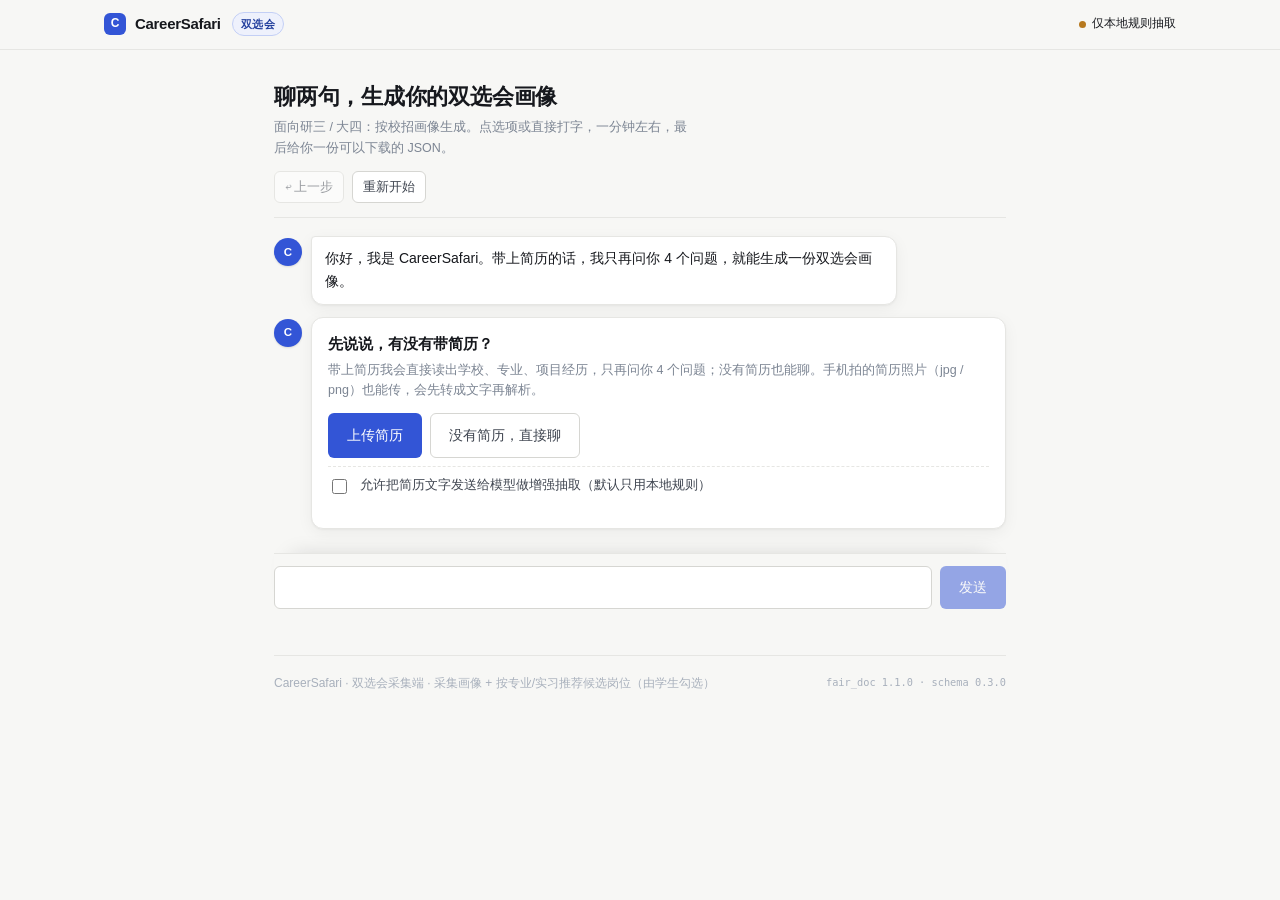
==== demo/fair.html @ f7adab11 "payload 写盘补 newline=LF：同一处坑第二次踩 上一条修 build_fair_page 时漏了 fair_bridge 写 fair_payload.json 这处。 Windows" ====
<!DOCTYPE html>
<html lang="zh-CN">
<head>
<meta charset="utf-8">
<meta name="viewport" content="width=device-width,initial-scale=1">
<title>CareerSafari · 双选会画像采集</title>
<style>
/* ============================================================
   CareerSafari · 设计系统
   方向：editorial clarity —— 克制、可信、有呼吸感。
   不用深色终端风（那是给开发者看的），用户是方向未定型的学生。
   ============================================================ */
:root{
  --bg:#f7f7f5; --surface:#ffffff; --surface-2:#fbfbfa;
  --ink:#16181d; --ink-2:#3f4550; --muted:#7c8593; --faint:#a8b0bc;
  --line:#e6e6e3; --line-2:#d6d6d2;
  --accent:#3355d6; --accent-soft:#eef1fc; --accent-ink:#24409e;
  --ok:#1f8a4c; --ok-soft:#e8f5ec;
  --warn:#b7791f; --warn-soft:#fdf6e3;
  --bad:#c0392b; --bad-soft:#fdecea;
  --r:10px; --r-s:6px;
  --shadow:0 1px 2px rgba(20,22,28,.04), 0 4px 16px rgba(20,22,28,.05);
  --shadow-lg:0 2px 6px rgba(20,22,28,.06), 0 16px 40px rgba(20,22,28,.10);
}
*{box-sizing:border-box}
html{-webkit-text-size-adjust:100%}
body{margin:0;background:var(--bg);color:var(--ink);
  font:15px/1.65 -apple-system,BlinkMacSystemFont,"Segoe UI","PingFang SC","Hiragino Sans GB","Microsoft YaHei",sans-serif;
  -webkit-font-smoothing:antialiased}
h1,h2,h3{margin:0;font-weight:650;letter-spacing:-.01em}
p{margin:0}
a{color:var(--accent);text-decoration:none}
a:hover{text-decoration:underline}
.mono{font-family:ui-monospace,SFMono-Regular,Menlo,Consolas,monospace;font-size:.86em}
.muted{color:var(--muted)}
.faint{color:var(--faint)}

/* ---------- 顶栏 ---------- */
.topbar{position:sticky;top:0;z-index:50;background:rgba(247,247,245,.86);
  backdrop-filter:saturate(180%) blur(12px);border-bottom:1px solid var(--line)}
.topbar-in{max-width:1120px;margin:0 auto;padding:12px 24px;
  display:flex;align-items:center;gap:20px}
.brand{display:flex;align-items:center;gap:9px;font-weight:700;font-size:15px;letter-spacing:-.02em}
.brand .mark{width:22px;height:22px;border-radius:6px;background:var(--accent);
  display:grid;place-items:center;color:#fff;font-size:12px;font-weight:800}
.seg{display:flex;background:var(--surface);border:1px solid var(--line);
  border-radius:8px;padding:3px;gap:2px}
.seg button{border:0;background:transparent;color:var(--muted);font:inherit;font-size:13px;
  padding:5px 13px;border-radius:var(--r-s);cursor:pointer;transition:.15s}
.seg button:hover{color:var(--ink)}
.seg button.on{background:var(--ink);color:#fff}
#status{margin-left:auto;font-size:12px;display:flex;align-items:center;gap:6px}
.dot{width:7px;height:7px;border-radius:50%;background:var(--faint);flex:none}
.dot.ok{background:var(--ok)} .dot.warn{background:var(--warn)} .dot.bad{background:var(--bad)}

/* ---------- 布局 ---------- */
.wrap{max-width:1120px;margin:0 auto;padding:28px 24px 80px}
.hero{margin-bottom:26px}
.hero h1{font-size:26px;line-height:1.3;margin-bottom:8px}
.hero p{color:var(--ink-2);max-width:62ch;font-size:14.5px}
section.view{display:none} section.view.on{display:block}

/* ---------- 步骤条 ---------- */
.steps{display:flex;gap:0;margin:0 0 22px;border-bottom:1px solid var(--line);overflow-x:auto}
.step{flex:1;min-width:132px;padding:12px 14px 13px;border:0;background:transparent;
  cursor:pointer;text-align:left;border-bottom:2px solid transparent;transition:.15s;
  font:inherit;color:var(--muted)}
.step:hover{color:var(--ink-2);background:var(--surface-2)}
.step .n{display:inline-grid;place-items:center;width:20px;height:20px;border-radius:50%;
  border:1.5px solid var(--line-2);font-size:11px;font-weight:700;margin-right:8px;
  vertical-align:-4px;transition:.15s}
.step .t{font-size:13px;font-weight:550}
.step.on{color:var(--accent-ink);border-bottom-color:var(--accent)}
.step.on .n{border-color:var(--accent);background:var(--accent);color:#fff}
.step.done .n{border-color:var(--ok);background:var(--ok-soft);color:var(--ok)}
.step.done .n::after{content:"✓";font-size:11px}
.step.done .n span{display:none}

/* ---------- 卡片 ---------- */
.card{background:var(--surface);border:1px solid var(--line);border-radius:var(--r);
  padding:22px 24px;margin-bottom:16px;box-shadow:var(--shadow)}
.card>h2{font-size:16px;margin-bottom:5px}
.card>.sub{color:var(--muted);font-size:13px;margin-bottom:18px;max-width:70ch}
.eyebrow{font-size:11px;font-weight:700;letter-spacing:.09em;text-transform:uppercase;
  color:var(--accent);margin-bottom:9px}

/* ---------- 表单 ---------- */
.grid{display:grid;gap:14px}
.g2{grid-template-columns:1fr 1fr} .g3{grid-template-columns:repeat(3,1fr)}
@media(max-width:760px){.g2,.g3{grid-template-columns:1fr}}
.f{display:flex;flex-direction:column;gap:6px}
.f>label{font-size:12.5px;font-weight:550;color:var(--ink-2)}
select,input[type=text],input[type=number],textarea{
  font:inherit;font-size:14px;color:var(--ink);background:var(--surface);
  border:1px solid var(--line-2);border-radius:var(--r-s);padding:9px 11px;width:100%;
  transition:border-color .15s, box-shadow .15s}
select:focus,input:focus,textarea:focus{outline:0;border-color:var(--accent);
  box-shadow:0 0 0 3px var(--accent-soft)}
textarea{min-height:170px;resize:vertical;line-height:1.6;font-size:13.5px}
select{appearance:none;background-image:url("data:image/svg+xml;utf8,<svg xmlns='http://www.w3.org/2000/svg' width='12' height='12' viewBox='0 0 24 24' fill='none' stroke='%237c8593' stroke-width='2.5'><path d='M6 9l6 6 6-6'/></svg>");
  background-repeat:no-repeat;background-position:right 11px center;padding-right:32px}

.btn{font:inherit;font-size:14px;font-weight:550;border-radius:var(--r-s);cursor:pointer;
  padding:10px 18px;border:1px solid transparent;transition:.15s;display:inline-flex;
  align-items:center;gap:7px}
.btn-p{background:var(--accent);color:#fff}
.btn-p:hover{background:var(--accent-ink)}
.btn-g{background:var(--surface);border-color:var(--line-2);color:var(--ink-2)}
.btn-g:hover{border-color:var(--faint);background:var(--surface-2)}
.btn-s{padding:6px 12px;font-size:13px}
.btn:disabled{opacity:.5;cursor:not-allowed}
.btn-row{display:flex;gap:10px;align-items:center;flex-wrap:wrap}

/* ---------- RIASEC ---------- */
.riasec{display:grid;grid-template-columns:repeat(3,1fr);gap:12px}
@media(max-width:900px){.riasec{grid-template-columns:1fr}}
.rtype{border:1px solid var(--line);border-radius:var(--r);padding:15px 16px;background:var(--surface-2)}
.rtype>.hd{display:flex;align-items:center;gap:9px;margin-bottom:11px}
.rtype>.hd .b{width:26px;height:26px;border-radius:7px;display:grid;place-items:center;
  font-weight:800;font-size:13px;background:var(--accent-soft);color:var(--accent-ink);flex:none}
.rtype>.hd .nm{font-weight:650;font-size:13.5px}
.rtype>.hd .en{font-size:11px;color:var(--faint);margin-left:auto;letter-spacing:.04em}
.stmt{padding:8px 0;border-top:1px dashed var(--line)}
.stmt:first-of-type{border-top:0}
.stmt .q{font-size:12.5px;color:var(--ink-2);line-height:1.5;margin-bottom:6px}
.scale{display:flex;gap:5px}
.scale button{flex:1;height:26px;border:1px solid var(--line-2);background:var(--surface);
  border-radius:5px;font:inherit;font-size:11px;color:var(--muted);cursor:pointer;transition:.12s}
.scale button:hover{border-color:var(--accent);color:var(--accent)}
.scale button.on{background:var(--accent);border-color:var(--accent);color:#fff;font-weight:650}
.scale-lbl{display:flex;justify-content:space-between;font-size:10.5px;color:var(--faint);margin-top:3px}

/* ---------- 能力 ---------- */
.skcol{display:flex;flex-direction:column;gap:8px}
.skcol>.hd{font-size:12px;font-weight:700;letter-spacing:.05em;text-transform:uppercase;
  color:var(--muted);padding-bottom:4px;border-bottom:1px solid var(--line)}
.sk{display:flex;align-items:center;gap:10px;padding:9px 11px;background:var(--surface-2);
  border:1px solid var(--line);border-radius:var(--r-s);transition:.15s}
.sk:hover{border-color:var(--line-2)}
.sk .nm{flex:1;font-size:13px;line-height:1.35}
.sk .stars{display:flex;gap:2px;flex:none}
.sk .stars button{width:19px;height:19px;border:0;background:transparent;cursor:pointer;
  color:var(--line-2);font-size:14px;line-height:1;padding:0;transition:.1s}
.sk .stars button.on{color:#e8a33d}
.sk .ev-btn{flex:none;font-size:11px;padding:3px 8px;border-radius:20px;cursor:pointer;
  border:1px solid var(--line-2);background:var(--surface);color:var(--muted);font-family:inherit}
.sk .ev-btn.on{background:var(--ok-soft);border-color:#a8dcc0;color:var(--ok);font-weight:600}
.sk .ev{display:none;width:100%;margin-top:7px}
.sk.open .ev{display:block}
.sk .ev input{font-size:12.5px;padding:6px 9px}
.skwrap{display:flex;flex-direction:column}

/* ---------- 价值观 ---------- */
.vrow{display:grid;grid-template-columns:120px 1fr 52px;gap:12px;align-items:center;
  padding:9px 0;border-bottom:1px dashed var(--line)}
.vrow:last-child{border-bottom:0}
.vrow .lb{font-size:13.5px;font-weight:500}
.vrow input[type=range]{width:100%;accent-color:var(--accent)}
.vrow .num{text-align:right;font-variant-numeric:tabular-nums;font-weight:650;font-size:14px}
.vsum{display:flex;align-items:baseline;gap:8px;margin-top:14px;padding:13px 16px;
  background:var(--surface-2);border:1px solid var(--line);border-radius:var(--r-s)}
.vsum b{font-size:24px;font-variant-numeric:tabular-nums;line-height:1}
.vsum.ok b{color:var(--ok)} .vsum.over b{color:var(--bad)} .vsum.under b{color:var(--warn)}

/* ---------- 标签 / 徽章 ---------- */
.tag{display:inline-flex;align-items:center;gap:4px;padding:2px 8px;border-radius:20px;
  font-size:11.5px;font-weight:550;border:1px solid var(--line-2);color:var(--muted);
  background:var(--surface);white-space:nowrap}
.tag.ok{background:var(--ok-soft);border-color:#a8dcc0;color:var(--ok)}
.tag.warn{background:var(--warn-soft);border-color:#e8d49a;color:var(--warn)}
.tag.bad{background:var(--bad-soft);border-color:#f0b8b2;color:var(--bad)}
.tag.info{background:var(--accent-soft);border-color:#c3cff5;color:var(--accent-ink)}
.tag.unk{background:#f0f0ee;border-color:var(--line-2);color:var(--muted)}

/* ---------- 提示条 ---------- */
.note{border-radius:var(--r-s);padding:12px 15px;font-size:13px;line-height:1.6;
  display:flex;gap:10px;align-items:flex-start;margin-bottom:14px}
.note .ic{flex:none;font-weight:700}
.note.ok{background:var(--ok-soft);color:#14603a;border:1px solid #a8dcc0}
.note.warn{background:var(--warn-soft);color:#7a5410;border:1px solid #e8d49a}
.note.bad{background:var(--bad-soft);color:#8c2a20;border:1px solid #f0b8b2}
.note.info{background:var(--accent-soft);color:var(--accent-ink);border:1px solid #c3cff5}
.note b{font-weight:650}

/* ---------- 结果卡 ---------- */
.result{background:var(--surface);border:1px solid var(--line);border-radius:var(--r);
  box-shadow:var(--shadow-lg);overflow:hidden}
.result>.rh{padding:22px 24px;border-bottom:1px solid var(--line);
  background:linear-gradient(180deg,#fbfcfe,#fff)}
.result>.rh h2{font-size:19px;margin-bottom:4px}
.result>.rb{padding:6px 24px 24px}
.sec-t{font-size:11px;font-weight:700;letter-spacing:.09em;text-transform:uppercase;
  color:var(--faint);margin:22px 0 10px}
.kv{display:grid;grid-template-columns:150px 1fr auto;gap:12px;padding:9px 0;
  border-bottom:1px solid #f0f0ee;font-size:13.5px;align-items:center}
.kv:last-child{border-bottom:0}
.kv .k{color:var(--muted)}
.kv .v{font-weight:500}
.chips{display:flex;flex-wrap:wrap;gap:6px}
pre.out{background:#16181d;color:#d7dbe2;border-radius:var(--r-s);padding:15px 17px;
  font-family:ui-monospace,SFMono-Regular,Menlo,monospace;font-size:11.5px;line-height:1.65;
  overflow:auto;max-height:420px;margin:0}

/* ---------- JD 端 ---------- */
.tabs-src{display:inline-flex;background:var(--surface-2);border:1px solid var(--line);
  border-radius:8px;padding:3px;gap:2px;margin-bottom:16px}
.tabs-src button{border:0;background:transparent;color:var(--muted);font:inherit;font-size:13px;
  padding:6px 15px;border-radius:var(--r-s);cursor:pointer}
.tabs-src button.on{background:var(--surface);color:var(--ink);font-weight:550;
  box-shadow:0 1px 2px rgba(0,0,0,.05)}
.req{display:grid;grid-template-columns:auto 1fr 1.1fr auto;gap:12px;padding:11px 0;
  border-bottom:1px solid #f0f0ee;align-items:start;font-size:13px}
.req:last-child{border-bottom:0}
.req.bad{background:linear-gradient(90deg,var(--bad-soft),transparent 60%);margin:0 -12px;
  padding-left:12px;padding-right:12px;border-radius:var(--r-s)}
.req .sp{font-size:11.5px;color:var(--muted);line-height:1.5}
.req .why{font-size:11px;color:var(--bad);margin-top:3px}
.pos{padding:14px 0;border-bottom:1px solid var(--line)}
.pos:last-child{border-bottom:0}
.pos .ph{display:flex;align-items:center;gap:9px;flex-wrap:wrap;margin-bottom:8px}
.pos .ph b{font-size:14.5px}
table.tbl{width:100%;border-collapse:collapse;font-size:13px}
table.tbl th{text-align:left;font-size:11px;letter-spacing:.05em;text-transform:uppercase;
  color:var(--faint);font-weight:650;padding:8px 10px;border-bottom:1px solid var(--line)}
table.tbl td{padding:9px 10px;border-bottom:1px solid #f0f0ee}
table.tbl tr:last-child td{border-bottom:0}

.empty{padding:34px;text-align:center;color:var(--faint);font-size:13.5px;
  border:1px dashed var(--line-2);border-radius:var(--r)}
.footer{margin-top:32px;padding-top:18px;border-top:1px solid var(--line);
  font-size:12px;color:var(--faint);display:flex;justify-content:space-between;gap:16px;flex-wrap:wrap}
.spin{display:inline-block;width:13px;height:13px;border:2px solid var(--line-2);
  border-top-color:var(--accent);border-radius:50%;animation:sp .7s linear infinite}
@keyframes sp{to{transform:rotate(360deg)}}
.fade{animation:fd .25s ease}
@keyframes fd{from{opacity:0;transform:translateY(4px)}to{opacity:1;transform:none}}


/* ============================================================
   结果卡增强：结论条 + 覆盖率条 + 可折叠原文
   ============================================================ */
.verdict{background:linear-gradient(135deg,#1c2b5a 0%,#3355d6 100%);color:#fff;
  border-radius:var(--r);padding:22px 24px;margin-bottom:16px}
.verdict .vh{font-size:11px;font-weight:700;letter-spacing:.1em;text-transform:uppercase;
  opacity:.72;margin-bottom:8px}
.verdict .vt{font-size:19px;line-height:1.45;font-weight:600}
.verdict .vm{display:flex;gap:22px;margin-top:16px;flex-wrap:wrap}
.verdict .vm div{font-size:12.5px;opacity:.85}
.verdict .vm b{display:block;font-size:22px;font-weight:700;opacity:1;line-height:1.2}
.verdict .vm .lbl{font-size:11px;opacity:.7;margin-top:2px}

.cov{display:flex;align-items:center;gap:8px;min-width:150px}
.cov .track{flex:1;height:6px;background:var(--line);border-radius:3px;overflow:hidden}
.cov .fill{height:100%;background:var(--accent);border-radius:3px;transition:width .4s}
.cov .num{font-variant-numeric:tabular-nums;font-size:12px;color:var(--muted);min-width:38px}

.fam{border:1px solid var(--line);border-radius:var(--r);padding:13px 15px;margin-bottom:9px;
  background:var(--surface);transition:.15s}
.fam:hover{border-color:var(--line-2);box-shadow:var(--shadow)}
.fam.top{border-left:3px solid var(--accent)}
.fam .fh{display:flex;align-items:center;gap:9px;flex-wrap:wrap;margin-bottom:7px}
.fam .fh b{font-size:14.5px}
.fam .fw{font-size:12.5px;color:var(--ink-2);margin:3px 0;padding-left:11px;
  border-left:2px solid var(--line)}
.fam .fw.warn{border-left-color:var(--warn)}

details{margin-top:10px}
details>summary{cursor:pointer;font-size:12.5px;color:var(--muted);padding:5px 0;
  list-style:none}
details>summary::-webkit-details-marker{display:none}
details>summary::before{content:"▸ ";color:var(--faint)}
details[open]>summary::before{content:"▾ "}
details>summary:hover{color:var(--ink)}

.jdlist{max-height:520px;overflow:auto;border:1px solid var(--line);border-radius:var(--r)}
.jdlist table.tbl th{position:sticky;top:0;background:var(--surface);z-index:1}
.jdlist table.tbl tr:hover td{background:var(--surface-2)}

.searchbar{display:flex;gap:10px;margin-bottom:12px;flex-wrap:wrap}
.searchbar input{flex:1;min-width:200px}
.chiprow{display:flex;gap:6px;flex-wrap:wrap;margin-bottom:12px}
.chiprow button{font:inherit;font-size:12px;padding:4px 11px;border-radius:20px;cursor:pointer;
  border:1px solid var(--line-2);background:var(--surface);color:var(--muted)}
.chiprow button.on{background:var(--ink);color:#fff;border-color:var(--ink)}

</style>
<style>
/* ============================================================
   CareerSafari · 双选会采集端（对话式）
   复用 style.css 的令牌与基础组件，只补聊天相关的布局。
   移动端优先：多数学生在手机上打开。
   ============================================================ */

.chat-wrap{max-width:780px}
.fair-tag{margin-left:2px;font-size:11px;font-weight:700;letter-spacing:.04em;
  color:var(--accent-ink);background:var(--accent-soft);border:1px solid #c3cff5;
  border-radius:20px;padding:2px 8px}
.toplink{margin-left:auto;margin-right:14px;font-size:12.5px;color:var(--muted)}
.toplink:hover{color:var(--accent)}
.small{font-size:12.5px}

/* ---------- 顶部 ---------- */
.chat-head{padding:4px 0 14px;border-bottom:1px solid var(--line);margin-bottom:18px}
.chat-head h1{font-size:22px;line-height:1.35;margin-bottom:6px}
.chat-head p{max-width:60ch}
.chat-tools{display:flex;align-items:center;gap:8px;margin-top:12px;flex-wrap:wrap}
.chat-tools .btn{padding:5px 10px;font-size:12.5px}
.chat-tools #progress{margin-left:auto;font-variant-numeric:tabular-nums}

/* ---------- 对话区 ---------- */
.chat{display:flex;flex-direction:column;gap:12px;padding-bottom:8px}
.msg{display:flex;gap:9px;align-items:flex-start;animation:msgIn .18s ease}
@keyframes msgIn{from{opacity:0;transform:translateY(3px)}to{opacity:1;transform:none}}
.msg.user{flex-direction:row-reverse}
.avatar{width:28px;height:28px;border-radius:50%;flex:none;display:grid;place-items:center;
  font-size:11.5px;font-weight:700;background:var(--accent);color:#fff;margin-top:2px;
  box-shadow:0 1px 2px rgba(20,22,28,.12)}
.msg.user .avatar{background:var(--ink)}
.bubble{max-width:80%;background:var(--surface);border:1px solid var(--line);
  border-radius:12px;border-top-left-radius:4px;padding:10px 13px;font-size:14px;
  line-height:1.65;box-shadow:var(--shadow);word-break:break-word}
.msg.user .bubble{background:var(--accent);border-color:var(--accent);color:#fff;
  border-radius:12px;border-top-right-radius:4px;max-width:74%}
.msg.bot.wide .bubble{max-width:100%;width:100%;padding:14px 16px;border-radius:12px}
.msg.bot.wide .bubble .chat-card{max-width:none}
.msg.resolved .bubble{opacity:.72}

/* 正在输入 */
.bubble.typing{display:flex;gap:4px;align-items:center;padding:13px 14px}
.bubble.typing i{width:6px;height:6px;border-radius:50%;background:var(--faint);
  animation:blink 1s infinite ease-in-out}
.bubble.typing i:nth-child(2){animation-delay:.15s}
.bubble.typing i:nth-child(3){animation-delay:.3s}
@keyframes blink{0%,100%{opacity:.35;transform:translateY(0)}50%{opacity:1;transform:translateY(-2px)}}

/* ---------- 输入区 ---------- */
.composer{position:sticky;bottom:0;z-index:20;margin-top:16px;padding:12px 0 14px;
  background:var(--bg);border-top:1px solid var(--line);
  box-shadow:0 -14px 22px -18px rgba(20,22,28,.18)}
.composer.done{display:none}
.quick{display:flex;flex-wrap:wrap;gap:6px;margin-bottom:9px}
.quick:empty{display:none}
.chip{font:inherit;font-size:13px;padding:6px 12px;border-radius:20px;cursor:pointer;
  border:1px solid var(--line-2);background:var(--surface);color:var(--ink-2);transition:.14s}
.chip:hover{border-color:var(--accent);color:var(--accent)}
.chip.on{background:var(--accent);border-color:var(--accent);color:#fff;font-weight:550}
.chip.chip-done{background:var(--ink);border-color:var(--ink);color:#fff;font-weight:600}
.chip.chip-skip{color:var(--muted);border-style:dashed}
.chip.resume{border-style:dashed;border-color:#a8dcc0;background:var(--ok-soft);color:#14603a}
.inputrow{display:flex;gap:8px}
.inputrow input{flex:1;font-size:14px;background:var(--surface)}
.inputrow .btn{flex:none;padding:9px 18px}
.composer-hint{margin-top:7px;font-size:11.5px}
.composer-hint:empty{display:none}

/* ---------- 对话里的卡片 ---------- */
.chat-card .cc-title{font-weight:650;font-size:15px;margin-bottom:3px}
.chat-card .cc-sub{color:var(--muted);font-size:12.5px;line-height:1.6;margin:4px 0 9px}
.chat-card .cc-actions{display:flex;gap:8px;flex-wrap:wrap;margin-top:13px}
.chat-card .grid{margin-top:4px}
.chat-card .f>label{font-size:12px}
.chat-card .sec-t{margin:16px 0 7px}
.chat-card .kv.two{grid-template-columns:96px 1fr auto;gap:8px}
.chat-card .chips{gap:6px}
.chat-card .chips .chip{font-size:12.5px;padding:5px 11px}
.chat-card .sk{display:block;padding:9px 11px}
.sk-line{display:flex;align-items:center;gap:8px;flex-wrap:wrap}
.sk-line .nm{flex:1;font-size:13px;min-width:110px}
.sk .ev{display:none}
.sk.open .ev{display:grid;grid-template-columns:104px 1fr 1.4fr;gap:6px;margin-top:8px}
.sk .ev input,.sk .ev select{font-size:12.5px;padding:6px 8px}
.tag.tiny{font-size:10.5px;padding:1px 6px}
.explist{margin:4px 0 0;padding-left:18px;font-size:12.8px;line-height:1.75;color:var(--ink-2)}
.explist li{margin-bottom:2px}
label.check{display:flex;gap:10px;align-items:flex-start;font-size:13px;line-height:1.6;
  color:var(--ink-2);padding:9px 0;cursor:pointer}
label.check input{flex:none;margin-top:4px;width:15px;height:15px;accent-color:var(--accent);cursor:pointer}
label.check.slim{padding:8px 0;font-size:12.5px;border-top:1px dashed var(--line);margin-top:8px}
.shake{animation:shake .4s}
@keyframes shake{0%,100%{transform:translateX(0)}25%{transform:translateX(-4px)}75%{transform:translateX(4px)}}


/* 旗舰经历点选 */
.pick-list{display:flex;flex-direction:column;gap:6px;margin:10px 0}
.pick{text-align:left;font:inherit;font-size:13px;line-height:1.6;padding:9px 11px;
  border:1px solid var(--line-2);background:var(--surface);border-radius:8px;cursor:pointer;
  color:var(--ink-2);transition:.14s}
.pick:hover{border-color:var(--accent);color:var(--ink)}
.pick.on{border-color:var(--accent);background:var(--accent-soft);color:var(--ink)}
.explist li.flag{background:var(--ok-soft);border-radius:6px;padding:2px 6px;margin-left:-6px}

/* ---------- 结果卡 ---------- */
.result-card{margin:0}
.result-card .rc-head{padding-bottom:14px;border-bottom:1px solid var(--line);margin-bottom:6px}
.result-card .rc-head h2{font-size:18px;line-height:1.45;margin-bottom:4px}
.result-card .rc-body{padding-top:2px}
.prog{display:flex;align-items:center;gap:12px;margin-top:12px;flex-wrap:wrap}
.prog .bar{flex:1;min-width:120px;height:8px;background:var(--line);border-radius:4px;overflow:hidden}
.prog .bar i{display:block;height:100%;background:linear-gradient(90deg,var(--accent),#6d8bf5);
  border-radius:4px;transition:width .5s}
.prog span{font-size:12.5px;color:var(--muted);font-variant-numeric:tabular-nums}
.prog b{color:var(--ink);font-size:15px}
.traitlist{margin:0;padding-left:18px;font-size:13.5px;line-height:1.8}
.traitlist li::marker{color:var(--accent)}
.misslist{margin:0;padding-left:18px;font-size:13px;line-height:1.75}
.json-actions{display:flex;gap:10px;align-items:center;flex-wrap:wrap;margin-top:20px;
  padding-top:16px;border-top:1px solid var(--line)}
#json-out{max-height:480px}

/* ---------- 移动端 ---------- */
@media(max-width:640px){
  .topbar-in{padding:10px 14px;gap:9px}
  .brand{font-size:14px;white-space:nowrap}
  .fair-tag{font-size:10px;padding:1px 6px;white-space:nowrap;margin-left:0}
  .toplink{margin-right:0;font-size:12px;white-space:nowrap}
  #status{font-size:11px;gap:4px;min-width:0}
  #status-t{white-space:nowrap;overflow:hidden;text-overflow:ellipsis;max-width:92px}
  .wrap.chat-wrap{padding:18px 14px 40px}
  .chat-head h1{font-size:19px}
  .bubble{max-width:86%;font-size:13.8px}
  .msg.bot.wide .bubble{padding:12px 13px}
  .inputrow .btn{padding:9px 14px}
  .chat-tools #progress{flex-basis:100%;margin-left:0}
  .result-card .rc-head h2{font-size:16.5px}
  .json-actions .btn{flex:1}
}

/* 偏好权重卡 */
.pref-weights{margin:8px 0 2px}
.pref-row{display:flex;align-items:center;gap:8px;margin:6px 0}
.pref-label{width:86px;flex:none;font-size:12px;color:var(--ink-2)}
.pref-row input[type=range]{flex:1;accent-color:var(--accent)}
.pref-val{width:26px;text-align:right;font-size:12px;font-variant-numeric:tabular-nums;color:var(--ink)}
.pref-sum{font-size:12px;color:var(--ink-3);margin-top:6px}
#pref-dims .chip.on,#pref-emp .chip.on{border-color:var(--accent);background:var(--accent-soft);color:var(--ink)}

</style>
</head>
<body>

<div class="topbar">
  <div class="topbar-in">
    <div class="brand"><span class="mark">C</span>CareerSafari<span class="fair-tag">双选会</span></div>
    
    <div id="status"><span class="dot"></span><span id="status-t">加载中…</span></div>
  </div>
</div>

<div class="wrap chat-wrap">

  <header class="chat-head">
    <h1>聊两句，生成你的双选会画像</h1>
    <p class="muted small">面向研三 / 大四：按校招画像生成。点选项或直接打字，一分钟左右，最后给你一份可以下载的 JSON。</p>
    <div class="chat-tools">
      <button type="button" id="btn-back" class="btn btn-g btn-s" disabled>↩ 上一步</button>
      <button type="button" id="btn-restart" class="btn btn-g btn-s">重新开始</button>
      <span class="muted small" id="progress"></span>
    </div>
  </header>

  <div id="chat" class="chat" aria-live="polite"></div>

  <div id="composer" class="composer">
    <div class="quick" id="quick"></div>
    <div class="inputrow">
      <input id="msg" type="text" autocomplete="off" maxlength="500"
             placeholder="直接打字也可以，Enter 发送…">
      <button type="button" id="send" class="btn btn-p">发送</button>
    </div>
    <div class="composer-hint muted small" id="hint">点选项最快；不确定的问题可以点「跳过」，系统会记成未知而不是替你猜。</div>
  </div>

  <div class="footer">
    <span>CareerSafari · 双选会采集端 · 采集画像 + 按专业/实习推荐候选岗位（由学生勾选）</span>
    <span class="mono" id="ver"></span>
  </div>
</div>



<script>
/* ── 离线垫片：/api/fair/* 本地计算 ─────────────────────────────── */
const QUESTIONNAIRE = {"ok": true, "schema_version": "0.3.0", "persona_options": ["大一 · 方向未定型", "研一 · 方向未定型", "大二/大三 · 方向未定型", "其他"], "regions": ["上海", "北京", "深圳", "广州", "杭州", "南京", "苏州", "成都", "其他"], "dealbreakers": ["长期出差", "高频加班/996", "纯销售性质", "体力劳动占比高", "需要频繁公开演讲", "工作地点不固定", "无明显不可接受项"], "riasec_questions": [{"dim": "R", "text": "我喜欢动手操作实物、工具或设备，而不是只在纸面上讨论"}, {"dim": "R", "text": "我更愿意做户外或现场的技术工作，而不是长时间坐在电脑前"}, {"dim": "R", "text": "修理、组装、调试一件具体的东西会让我有成就感"}, {"dim": "I", "text": "我喜欢追根问底，把一个问题的机制弄清楚比应用它更重要"}, {"dim": "I", "text": "面对一堆数据，我会自然地想找出其中的规律"}, {"dim": "I", "text": "我更享受独立思考与研究，而不是组织协调别人"}, {"dim": "A", "text": "我喜欢自由发挥、没有标准答案的表达方式"}, {"dim": "A", "text": "我对审美、设计、文字或音乐有较强的敏感度"}, {"dim": "A", "text": "在规则严格的流程里工作会让我感到压抑"}, {"dim": "S", "text": "帮助别人解决问题会让我获得明显的满足感"}, {"dim": "S", "text": "我擅长察觉他人的情绪并做出回应"}, {"dim": "S", "text": "我喜欢教学、辅导、协调这类以人为对象的工作"}, {"dim": "E", "text": "我喜欢说服别人接受我的观点"}, {"dim": "E", "text": "我对商业机会、市场竞争、如何把东西卖出去感兴趣"}, {"dim": "E", "text": "我愿意为了结果承担风险和压力，而不是追求安稳"}, {"dim": "C", "text": "我喜欢有条理、有明确规则和流程的工作"}, {"dim": "C", "text": "把混乱的信息整理成清晰的结构让我感到舒适"}, {"dim": "C", "text": "我对数据准确性、文档规范性有较高的自我要求"}], "value_dimensions": [["city", "城市条件（一线 / 新一线 / 省会 / 其他）"], ["home", "离家近"], ["company_type", "企业类型（央企 / 国企 / 民企 / 外企）"], ["industry", "行业"], ["scale", "企业规模档"], ["industry_status", "行业地位（500强 / 行业龙头）"], ["growth", "成长性（高速成长企业）"]], "mbti_caveat": "人格类型仅作为自我反思的辅助信息，不用于排除岗位或决定方向排名。16Personalities 的结果不是正式 MBTI 测量，不能据此判断职业能力或绩效。", "transferable_skills": [], "job_specific_skills": {}, "major_directions": [{"code": "MSE-FIN", "name": "金融服务与金融工程", "core_courses": ["投资学", "金融衍生工具", "高级计量经济学", "高级应用统计", "大数据分析技术与应用", "财务报表分析"]}, {"code": "MSE-BIGDATA", "name": "大数据分析与决策", "core_courses": ["决策理论与决策行为", "计算实验原理与应用", "高级计量经济学", "高级应用统计", "大数据分析技术与应用", "信息系统分析与设计", "人工智能、博弈与决策"]}, {"code": "MSE-COMPLEX", "name": "复杂工程与智能管理", "core_courses": ["复杂工程与项目管理的理论及方法", "工程经济学", "高级计量经济学", "高级应用统计", "大数据分析技术与应用", "管理学实证研究方法"]}, {"code": "MSE-OSCM", "name": "运营与供应链管理", "core_courses": ["运营与供应链管理", "生产与运营管理", "应用随机过程", "高级计量经济学", "高级应用统计", "大数据分析技术与应用", "信息系统分析与设计"]}, {"code": "MSE-ISM", "name": "智能系统管理", "core_courses": ["应用随机过程", "大数据分析技术与应用", "决策理论与决策行为", "计算实验原理与应用", "高级应用统计", "人工智能、博弈与决策"]}], "common_degree_courses": [], "program_milestones": [], "fair": {"doc_version": "1.1.0", "target_stages": ["实习", "校招"], "stage_details": ["暑期实习", "日常实习", "秋招校招", "校招补录"], "industries": ["金融与银行", "互联网与科技", "制造业", "消费品与零售", "咨询与专业服务", "国企与央企", "外企", "政府与事业单位", "科研院所", "其他"], "company_types": ["央企", "国企", "民企", "外企", "合资", "事业单位"], "on_site_goals": ["投递简历", "了解行业与岗位", "争取面试机会", "找暑期实习", "积累人脉"], "availability": ["随时到岗", "1 个月内", "今年暑期", "明年暑期", "待定"], "resume_status": ["已有定稿", "还在修改", "暂时没有简历"], "timeline_options": ["今年暑期实习前", "明年暑期实习前", "毕业前一年", "还没想好", "__unknown__"], "degrees": ["本科", "硕士", "博士"], "max_resume_bytes": 20971520, "max_resume_chars": 20000, "llm_configured": false}, "value_dimensions_note": "七项合计 100 分，就是排序权重；会前拿不到的薪酬 / 双休不在这里打分，会转成报告里的现场提问。"};
/* v6：同源服务模式（http/https）启用真实写库与在线模型；file:// 双击仍完全离线 */
const FAIR_ONLINE = /^https?:$/.test(location.protocol);
const TRI_KEYS = ["city","home","company_type","industry","scale","industry_status","growth"];
const TRI_DEFAULT = { city: 18, home: 14, company_type: 16, industry: 14, scale: 14, industry_status: 12, growth: 12 };

const DEMO_RESUME = {
  ok: true, filename: "示例简历.docx", chars: 1860, sha256: "demo",
  method: "rules", model: "",
  fields: {
    name:   { value: "李小明", source: "regex", evidence: "姓名：李小明" },
    school: { value: "南京大学", source: "regex", evidence: "南京大学" },
    major:  { value: "管理科学与工程", source: "regex", evidence: "管理科学与工程" },
    degree: { value: "硕士", source: "regex", evidence: "硕士研究生" },
    grade:  { value: "研一", source: "regex", evidence: "研一" },
    graduation: { value: "2028 年 6 月", source: "regex", evidence: "预计 2028 年 6 月毕业" }
  },
  skills: [
    { name: "SQL 取数", evidence: "用 SQL 做库存周转分析" },
    { name: "Python / R 数据处理", evidence: "用 Python 清洗订单数据" }
  ],
  experiences: [
    { text: "某电商平台供应链实习：用 SQL 做库存周转分析，把补货周期从 14 天压到 9 天" },
    { text: "校级科研项目：用 Python 处理十万级订单数据，产出需求预测模型" }
  ],
  certificates: ["英语六级"],
  warnings: ["离线演示用的固定简历，不是你上传的文件"],
  llm: {}
};

function _resp(obj) {
  return Promise.resolve({ ok: true, status: 200,
    json: async () => obj, text: async () => JSON.stringify(obj) });
}

function _fairId() {
  const s = "ABCDEFGHJKLMNPQRSTUVWXYZ23456789";
  let out = "";
  for (let i = 0; i < 8; i++) out += s[Math.floor(Math.random() * s.length)];
  return "FAIR-" + out;
}

function _buildDocument(body) {
  const a = body.answers || {};
  const fair = a.fair || {};
  const r = body.resume || {};
  const values = (a.values && typeof a.values === "object") ? a.values : {};
  const dims = QUESTIONNAIRE.value_dimensions || [];
  const sum = dims.reduce((n, [k]) => n + (Number(values[k]) || 0), 0);
  /* 采集端 -> 匹配端：学生填的五项分数直接归一成排序权重，不再硬编码。
     离线未填（全 0）时用默认五项 100；同源服务写库后由 fair_ingest 重建 payload。 */
  const tri_weights = {};
  const triRaw = {};
  TRI_KEYS.forEach(k => { triRaw[k] = Math.max(0, Number(values[k]) || 0); });
  const triSum = TRI_KEYS.reduce((n, k) => n + triRaw[k], 0);
  if (triSum > 0) TRI_KEYS.forEach(k => {
    tri_weights[k] = +(triRaw[k] / triSum * 100).toFixed(1);
  }); else Object.assign(tri_weights, TRI_DEFAULT);

  /* 产品范围：只做研三 / 大四，求职阶段一律按校招。不问学生。 */
  const COHORT_STAGE = "校招";
  const COHORT_DETAIL = "秋招校招";

  const required = [a.direction_interest];
  const answered = required.filter(Boolean).length;
  let score = Math.round((answered / required.length) * 70);
  if (r.uploaded) score += 20;
  if (sum > 0) score += 10;
  score = Math.min(100, score);

  const traits = [];
  if (a.intended_jobs && a.intended_jobs.length) traits.push("意向岗位：" + a.intended_jobs.join("、"));
  if (a.direction_interest) traits.push("实习：" + a.direction_interest);
  if (a.region) traits.push("期望城市：" + a.region);
  if (fair.stage_detail) traits.push("批次：" + fair.stage_detail);
  else traits.push("批次：" + COHORT_DETAIL + "（研三 / 大四，按校招）");
  if (sum > 0) {
    const top = dims.map(([k, l]) => [l, Number(values[k]) || 0])
                    .filter(x => x[1] > 0).sort((x, y) => y[1] - x[1]);
    traits.push("偏好权重（排序用）：" + top.map(x => x[0] + x[1]).join("、"));
  } else {
    traits.push("未填偏好权重，按默认五项 100 处理");
  }
  if (fair.target_company_types && fair.target_company_types.length)
    traits.push("企业类型偏好（软）：" + fair.target_company_types.join("、"));
  if (fair.home_city) traits.push("家乡城市：" + fair.home_city);
  if (a.hard_filter) traits.push("硬约束：" + a.hard_filter + "（不满足的企业直接剔除）");
  traits.push("教培等无专业要求企业：" + (a.accept_no_major === true ? "可考虑" : "不考虑（已剔除）"));

  const missing = [];
  if (!a.direction_interest) missing.push({ why: "没填实习经历" });
  /* 期望城市步骤已删除：城市维度按「期望城市不限，中性分 0.60」处理，不再提示缺失 */

  return {
    document_type: "fair_profile", document_version: "1.1.0",
    schema_version: QUESTIONNAIRE.schema_version,
    generated_at: new Date().toISOString(), fair_id: _fairId(),
    collector: { version: "0.2.0", engine: "offline-demo" },
    privacy: { contact_masked: false,
               storage: FAIR_ONLINE ? "sqlite:fair_profiles（同源服务待写库）"
                                    : "浏览器 localStorage + 可导出 JSON 入库" },
    consent: body.consent || {},
    /* 身份字段：简历解析字段优先；没传简历时用对话里填的 identity
       （之前只取 r.fields，「直接聊」模式下对话填的姓名/学校/专业全丢，
       画像 major 被兜底成管科默认值 —— 2026-11-15 修复）。 */
    identity: (() => {
      const src = (r.fields && Object.fromEntries(
        Object.entries(r.fields).map(([k, v]) => [k, v.value || v]))) || {};
      const aid = a.identity || {};
      const out = {};
      ["name", "school", "major", "degree", "grade", "graduation", "phone", "email"]
        .forEach(k => { out[k] = src[k] || aid[k] || ""; });
      return out;
    })(),
    fair: {
      event_date: fair.event_date || "",
      target_stage: COHORT_STAGE,
      stage_detail: COHORT_DETAIL,
      flagship_experience: fair.flagship_experience || "",
      target_company_types: fair.target_company_types || [],
      home_city: fair.home_city || ""
    },
    profile: { skills: (r.skills || []).map(s => ({ name: s.name })), values },
    answers: {
      intended_jobs: a.intended_jobs || [],
      tri_weights,
      direction_interest: a.direction_interest || "",
      region: a.region || "", timeline: a.timeline || "",
      major_fit: a.major_fit || "不限专业，都看看",
      values, skills: r.skills || [],
      city_rank: a.city_rank || {},
      company_type_rank: a.company_type_rank || {},
      industry_rank: a.industry_rank || {},
      /* v12 硬约束：一句自由填空（如「只要南京」「只看互联网」），
         匹配端由大模型解析成结构化条件后硬过滤企业池，不满足者直接剔除。
         空串 = 不设限。 */
      hard_filter: a.hard_filter || "",
      /* v12 教培类接受度：false（默认）= 教培/无专业要求企业剔除；true 才纳入。 */
      accept_no_major: a.accept_no_major === true
    },
    resume: {
      uploaded: !!r.uploaded,
      extraction: r.uploaded ? { method: r.method || "rules",
        experiences: r.experiences || [], skills: r.skills || [],
        certificates: r.certificates || [] } : {}
    },
    quality: {
      score,
      level: score >= 85 ? "可直接进入匹配" : score >= 60 ? "建议补充几项" : "信息偏少",
      missing,
      warnings: [FAIR_ONLINE
        ? "同源服务模式：画像会写入 careersafari.db，匹配端报告按最新画像重建"
        : "离线模式：画像存在浏览器本地，点下载 JSON 后运行 fair_ingest.py 即可入库"]
    },
    summary: {
      headline: [a.region, a.direction_interest, fair.stage_detail].filter(Boolean).join(" · ") || "未填完整",
      traits
    },
    notes: [FAIR_ONLINE
      ? "同源服务模式：/api/fair/* 由 fair_server.py 提供，画像真实落库"
      : "离线演示版：/api/fair/* 由本地垫片模拟，与服务端字段一致"],
    downstream: { match_ready: score >= 60 }
  };
}

const _realFetch = window.fetch;
window.fetch = function (url, opts) {
  const u = String(url);
  if (u.indexOf("/api/fair/questionnaire") >= 0) return _resp(QUESTIONNAIRE);
  if (u.indexOf("/api/fair/resume") >= 0) {
    /* v11：在线模式透传给 fair_server 的真实简历解析；离线双击明确告知不支持。
       不再把任何上传都替换成 DEMO_RESUME 那份「管科 + 供应链实习」固定示例。 */
    if (FAIR_ONLINE) return _realFetch.call(window, url, opts);
    return _resp({ ok: false,
      error: '离线双击模式无法解析简历；请用 统一入口首页（/） 打开本页，或选「没有简历，直接聊」' });
  }
  if (u.indexOf("/api/fair/profile") >= 0) {
    let body = {};
    try { body = JSON.parse((opts && opts.body) || "{}"); } catch (e) {}
    const doc = _buildDocument(body);
    const keepLocal = () => {
      try { localStorage.setItem("fair_profile", JSON.stringify(doc)); } catch (e) {}
    };
    keepLocal();
    setTimeout(() => {
      /* v12 分端（2026-11-17 用户拍板）：在线模式下名单导入在企业端、
         匹配排行在匹配端（/match.html），学生端只管画像——聊完给跳转卡片。
         离线双击模式没有匹配端页，保留原完整块（名单+匹配内联完成）。 */
      if (!FAIR_ONLINE) {
        if (window.__mountMatch) window.__mountMatch(doc);
        return;
      }
      const mb = document.createElement("div");
      mb.id = "matchbox";
      mb.innerHTML = '<div class="mb-card"><h3>画像已生成</h3>'
        + '<p class="mb-sub">企业名单与岗位在企业端导入；匹配结果排行在匹配端看。</p>'
        + '<div class="mb-row"><a class="mb-go" style="text-decoration:none;'
        + 'text-align:center;display:block" href="/match.html">去匹配端看排行 →</a></div></div>';
      const chat = document.getElementById("chat");
      (chat || document.body).appendChild(mb);
    }, 420);
    const offline = () => _resp({ ok: true, saved: false,
      storage: "浏览器 localStorage + 导出 JSON", document: doc });
    if (!FAIR_ONLINE) return offline();
    /* v6 真写库：同源服务把 doc 交给 fair_server -> fair_ingest -> fair_profiles，
       成功后把 storage 改回 sqlite 并回写 localStorage，报告层随后拉最新 payload。 */
    return _realFetch.call(window, "/api/fair/profile", {
      method: "POST", headers: { "Content-Type": "application/json" },
      body: JSON.stringify({ document: doc })
    }).then(r => r.json()).then(j => {
      if (!j || !j.saved) return offline();
      doc.privacy.storage = "sqlite:fair_profiles";
      doc.saved_to_db = { fair_id: j.fair_id, payload_rebuilt: !!j.payload_rebuilt };
      keepLocal();
      if (window.__triRefresh) window.__triRefresh();
      return _resp(Object.assign({ document: doc }, j));
    }).catch(() => offline());
  }
  return _realFetch.apply(this, arguments);
};
</script>
<script>
function _jobRecommendRules(major, exps, skills, exclude) {
  /* 专业为空不给推荐（与服务端同口径）。规则表按专业名查，空专业只能兜底成
     「管培生 / 数据分析 / 业务运营」这类管理通用岗——看着像给了建议，其实是
     替学生答题。 */
  if (!String(major || "").trim()) {
    return { ok: false, need_major: true, mode: "blocked", candidates: [],
             notice: "还没拿到你的专业，先回上一步把专业填上，我再给岗位。" };
  }
  /* 所有专业统一校招口径：只写校招公告里应届可投的具体岗位名，不写岗位族 */
  const MAJOR = {
    "管理科学与工程": ["管培生（运营/综合方向）","供应链管理类管培生","项目管理类管培生",
      "数据分析岗","商业分析岗","经营分析岗","供应链计划专员","需求计划专员","采购管培生",
      "数据智能培训生","BI/数据分析培训生","咨询分析师","风控/合规专员","ERP实施顾问"],
    "运营与供应链管理": ["供应链管培生","供应链计划专员","需求计划专员","采购管培生",
      "物流运营专员","库存计划专员","生产计划专员","运营管理培训生","供应商管理专员",
      "仓储管理专员","物控专员","供应链数据分析岗"],
    "大数据分析与决策": ["数据分析岗","数据分析培训生","BI分析师","商业分析岗",
      "数据开发工程师","数据运营专员","策略分析岗","数据产品经理",
      "算法工程师","经营分析岗","数据治理专员","用户研究分析师"],
    "金融服务与金融工程": ["行业研究助理","量化研究岗","风险管理培训生","投行承做岗",
      "金融数据分析岗","管培生（金融方向）","金融市场岗","合规专员","财富顾问培训生",
      "信用分析岗","交易员助理","金融科技培训生"],
    "复杂工程与智能管理": ["项目管理培训生","工程咨询助理","数据分析岗","流程改善专员",
      "系统方案工程师","项目经理助理","造价/合约专员","工业工程师","质量工程师",
      "智能制造培训生","BIM工程师","供应链计划专员"],
    "智能系统管理": ["产品经理","数据分析岗","算法产品经理","系统运营专员",
      "决策支持分析岗","产品运营培训生","信息管理专员","ERP实施顾问","数据产品经理",
      "用户体验研究员","BI分析师","咨询分析师"],
    "工业工程": ["工业工程师","生产计划专员","工艺改善工程师","质量工程师","运营分析岗",
      "供应链管培生","精益改善专员","制造管培生","设备工程师","IE工程师",
      "物控专员","项目管理培训生"],
    "计算机": ["后端开发工程师","算法工程师","数据分析岗",
      "测试开发工程师","前端开发工程师","客户端开发工程师",
      "运维开发工程师","安全工程师","数据开发工程师",
      "AI工程师","软件开发工程师","技术支持工程师"],
    "软件工程": ["软件开发工程师","后端开发工程师","算法工程师",
      "测试开发工程师","前端开发工程师","移动端开发工程师",
      "DevOps工程师","数据开发工程师","质量工程师",
      "产品工程师","嵌入式软件工程师","技术支持工程师"],
    "金融": ["行业研究助理","量化研究岗","财富顾问培训生","风险管理培训生",
      "投行承做岗","管培生（金融方向）","客户经理培训生","金融数据分析岗",
      "信贷管理专员","合规专员","运营培训生（银行方向）","金融市场岗"],
    /* 理科 / 化工类（2026-11-15 补，与服务端 MAJOR_BASE 同步）：此前没有理科词表，
       化学等专业会兜底成「管培生/数据分析岗/业务运营岗」这类管理通用岗。 */
    "化学": ["研发工程师","合成研究员","化验/质检岗","分析测试岗",
      "工艺工程师","实验室技术员","EHS安全工程师","质量工程师"],
    "化学工程与工艺": ["工艺工程师","生产技术员","化验/质检岗",
      "EHS安全工程师","设备工程师","质量工程师"],
    "材料": ["材料研发工程师","失效分析工程师","工艺工程师",
      "质量工程师","实验室技术员","化验/质检岗"],
    "生物": ["生物研发工程师","发酵/细胞培养技术员","实验员","质检QA",
      "注册专员","生产技术员"],
    "药学": ["药物分析研究员","药品注册专员","QA/QC岗","生产技术员",
      "医学信息沟通专员"],
    "数学": ["数据分析岗","统计分析师","算法工程师","精算助理",
      "量化研究岗","数据开发工程师"],
    "环境工程": ["EHS工程师","环保工程师","水处理工程师","环境检测员",
      "化验/质检岗"]
  };
  const RULES = [
    [["供应链","库存","补货","采购","物流","仓储","周转","供应商"],
     ["供应链计划专员","需求计划专员","采购管培生","物流运营专员"],"实习里做过供应链/库存相关的实际工作"],
    [["SQL","Python","数据","分析","预测","报表","指标","建模","取数"],
     ["数据分析岗","商业分析岗","BI分析师","数据运营专员"],"实习里用到取数、分析或预测"],
    [["产品","需求文档","原型","用户","PRD","竞品"],
     ["产品经理","产品运营培训生","商业分析岗"],"实习里接触过产品或需求工作"],
    [["项目","协调","排期","交付","流程","推进"],
     ["项目管理培训生","流程改善专员","项目经理助理"],"实习里有项目协调或流程推进经历"],
    [["销售","客户","商务","BD","渠道","市场"],
     ["客户经理培训生","市场分析岗","商务专员"],"实习里接触过客户或市场"],
    [["财务","会计","审计","预算","成本"],
     ["财务分析岗","成本分析专员","内审/风控专员"],"实习里接触过财务或成本"]
  ];
  /* 学科大类兜底表：MAJOR 里查不到专业时按大类给岗。
     旧版查不到就写死「管培生（综合方向）/数据分析岗/商业分析岗/项目管理培训生」——
     那是管理学院 5 个方向的入口，食品 / 机械 / 土木 / 纺织的学生离线打开时
     全被当成管培生。这里与服务端 CATEGORY_JOBS_MAP 对齐（大类名同）。 */
  const CAT = [
    [["食品","粮食","乳品"], ["食品研发工程师","品控专员","食品检验员","生产工艺员",
      "质量管理专员","化验/质检岗","研发助理","感官评价专员","技术销售工程师","供应链专员"]],
    [["农学","作物","园艺","植保","动物","畜牧","水产","兽医"], ["农艺师","育种技术员",
      "植保技术员","养殖技术员","饲料配方师","农产品品控岗","化验/质检岗","技术销售工程师"]],
    [["化学","化工","材料","冶金","高分子"], ["研发工程师","工艺工程师",
      "质量工程师","化验/质检岗","分析测试岗","实验室技术员","EHS安全工程师"]],
    [["数学","物理","统计"], ["数据分析岗","算法工程师","统计分析师","精算助理",
      "量化研究岗","数据开发工程师"]],
    [["计算机","软件","人工智能","数据科学","大数据","信息安全","物联网"],
     ["软件开发工程师","前端开发工程师","测试开发工程师",
      "数据开发工程师","算法工程师","网络安全工程师","运维工程师"]],
    [["机械","车辆","汽车","航空","航天","船舶","能源","动力","机器人","智能制造"],
     ["机械设计工程师","结构工程师","工艺工程师","设备工程师",
      "质量工程师","仿真/CAE工程师","测试工程师","技术支持工程师"]],
    [["电气","自动化","控制","通信","电子","微电子","光电","仪器"],
     ["电气工程师","自动化工程师","硬件工程师","嵌入式软件工程师","测试工程师",
      "工艺工程师","设备工程师","技术支持工程师"]],
    [["土木","建筑","水利","测绘","给排水","工程造价"],
     ["结构工程师","土建工程师","施工技术员","造价/预算岗","BIM工程师","安全工程师"]],
    [["环境工程","环境科学","安全工程","矿业"], ["EHS工程师","环保工程师",
      "水处理工程师","环境检测员","安全工程师","化验/质检岗"]],
    [["纺织","服装","轻化","轻工","包装","印刷"], ["纺织工程师","面料开发工程师",
      "染整技术员","工艺工程师","质量工程师","检测工程师"]],
    [["生物","医学","临床","护理","药学","中医"], ["研发工程师","实验技术员",
      "检测工程师","质量检验员（QC）","注册专员","临床研究助理","医药代表"]],
    [["中文","外语","英语","新闻","传播","教育","历史","哲学","法学"], ["新媒体运营",
      "内容编辑","文案策划","品牌市场专员","人力资源专员","行政专员","翻译","编辑/记者"]]
  ];
  /* 识别不出大类时的中性入口表：任何专业都投得进，且不含管培生这类经管专属入口 */
  const NEUTRAL = ["生产技术员","质量管理专员","化验/质检岗","销售专员","采购专员",
    "市场专员","行政专员","人事专员","客户服务专员","项目助理"];
  const WIDE_MAJOR = ["管理","经济","金融","会计","营销","供应链","物流","计算机","软件",
    "数据","数学","统计","信息"];
  const DATA_NARROW = ["数据分析岗", "数据运营专员"];
  const text = (exps || []).concat(skills || []).join(" ").toLowerCase();
  let base = MAJOR[major] || [];
  if (!base.length) {
    for (const k in MAJOR) { if (major && (major.indexOf(k) >= 0 || k.indexOf(major) >= 0)) { base = MAJOR[k]; break; } }
  }
  if (!base.length) {
    for (const row of CAT) {
      if (row[0].some(function(k) { return (major || "").indexOf(k) >= 0; })) { base = row[1]; break; }
    }
  }
  if (!base.length) base = NEUTRAL;
  const cands = [], seen = new Set();
  /* 「数据」这条信号原来不分专业给 数据分析/商业分析/BI —— 食品专业写「SPSS 统计分析」
     也会看到 BI 分析师。非经管 / 非计算机专业收窄到通用数据岗。 */
  const wide = WIDE_MAJOR.some(function(k) { return (major || "").indexOf(k) >= 0; });
  RULES.forEach(function(pair) {
    if (pair[0].some(function(k) { return text.indexOf(k.toLowerCase()) >= 0; })) {
      const isData = (pair[2] || "").indexOf("取数") >= 0;
      const jobs = (isData && !wide) ? DATA_NARROW : pair[1];
      jobs.forEach(function(j) { cands.push({ title: j, why: pair[2] }); });
    }
  });
  base.forEach(function(j) { cands.push({ title: j, why: "与专业「" + (major || "未填") + "」的培养方向对口" }); });
  const out = [];
  cands.forEach(function(c) { if (!seen.has(c.title)) { seen.add(c.title); out.push(c); } });
  /* 「换一批」：优先给没展示过的，不够再把旧的补上，保证永远有候选 */
  const excl = new Set(exclude || []);
  const fresh = out.filter(function(c) { return !excl.has(c.title); });
  const pool = fresh.length >= 6 ? fresh
    : fresh.concat(out.filter(function(c) { return excl.has(c.title); }));
  return { ok: true, mode: "rules", candidates: pool.slice(0, 6),
           notice: "离线（双击）模式：未调用模型，下面是本地规则推荐；想让模型按你的经历生成，请用 统一入口首页（/） 打开本页。" };
}

function jobRecommendStep() {
  return {
    id: 'job-recommend', kind: 'card',
    ask: '根据你说的专业和实习 / 竞赛 / 论文，我先给几个今年校招能投的岗位，勾几个最想去的；不满意可以换一批。',
    async render() {
      const a = state.answers;
      const major = (a.identity && a.identity.major) || a.major || '';
      const r0 = state.resume || {};
      const rx = r0.extraction || {};
      /* v14：实习 / 竞赛 / 论文分开取，模型才能分别用上；兼容两种简历结构 */
      function bag(k) {
        return (r0[k] || rx[k] || []).map(function(x) {
          return (x && (x.text || x.name || x.title)) || x || '';
        }).filter(Boolean);
      }
      const internships = bag('experiences');
      const competitions = bag('competitions');
      const papers = bag('papers');
      const skills = bag('skills');
      // v13：问卷里刚填的「实习 / 竞赛 / 论文」也并进去，题不白问
      const typed = String(a.direction_interest || '').trim();
      if (typed && typed !== '跳过' && internships.indexOf(typed) < 0) internships.push(typed);
      const allExps = internships.concat(competitions, papers);
      const basis = allExps.length ? allExps.join('；') : (major ? major + ' 的核心课程' : '尚未提供经历');
      // 教培题排在推荐之前，这里能直接读到学生是否接受「不限专业」岗位
      const acceptNoMajor = (a.accept_no_major === true);
      let cands = [], tag = '', notice = '', tierLabel = '', curTier = 0;
      /* 2026-11-17：升层必须由学生点「放宽一档」触发。
         以前本层换完会自动升到跨专业层，点几次「换一批」就被灌进质量/生产/测试岗。 */
      let crossMajor = false, hasNext = false, blocked = false, wantRelax = false;
      const shown = [];               // 历次展示过的岗位名，跨层也不重复
      async function load() {
        let r;
        try {
          r = await (await fetch('/api/fair/recommend-jobs', {
            method: 'POST', headers: { 'Content-Type': 'application/json' },
            body: JSON.stringify({
              major: major, internships: internships, competitions: competitions,
              papers: papers, skills: skills, shown: shown, tier: curTier,
              accept_no_major: acceptNoMajor, allow_relax: wantRelax
            })
          })).json();
        } catch (e) { r = null; }
        wantRelax = false;
        /* 专业为空：服务端直接拒绝。这里不能再退回规则池——规则池对空专业给的正是
           销售/行政/人事/生产技术员那批泛岗，等于把闸门又拆了。 */
        if (r && r.need_major) {
          blocked = true; crossMajor = false; hasNext = false;
          cands = []; tierLabel = ''; tag = '';
          notice = r.error || '还没拿到你的专业，先回上一步把专业填上。';
          return;
        }
        blocked = false;
        if (!r || !r.ok) {
          const rr = _jobRecommendRules(major, allExps, skills, shown);
          if (rr && rr.need_major) {          // 离线兜底也认「没专业就不给」这条
            blocked = true; crossMajor = false; hasNext = false;
            cands = []; tierLabel = ''; tag = ''; notice = rr.notice;
            return;
          }
          r = { ok: true, mode: 'rules', candidates: rr.candidates || [],
                tier: curTier, tier_label: '离线规则（双击模式）', notice: rr.notice };
        }
        if (typeof r.tier === 'number') curTier = r.tier;
        tierLabel = r.tier_label || tierLabel;
        crossMajor = !!r.cross_major;
        hasNext = !!r.has_next;
        cands = r.candidates || [];
        tag = (r.mode === 'llm-web') ? '（联网搜索 · 真实校招口径）'
            : (r.mode === 'llm') ? '（模型生成 · 校招口径）'
            : (FAIR_ONLINE ? '（规则兜底 · 校招口径）' : '（离线规则 · 双击模式）');
        notice = r.notice || '点一个岗位看推荐依据。';
      }
      await load();
      const html = '<div class="chat-card">' +
        '<div class="cc-title">推荐岗位 <span id="job-tag">' + esc(tag) + '</span></div>' +
        (FAIR_ONLINE ? '' :
          '<div class="cc-sub" style="color:#b45309">你现在是双击打开（离线模式），推荐不调模型。想让模型按你的专业和实习生成，请用 <b>统一入口首页（/）</b> 打开本页。</div>') +
        '<div class="cc-sub" id="job-tier" style="color:#2563eb;font-weight:600"></div>' +
        '<div class="cc-sub">依据：' + esc(basis) + '。都是校招可投的具体岗位名；勾了才算数，不会写进任何企业资料。</div>' +
        '<div class="cc-chips" id="job-cands"></div>' +
        '<div class="cc-sub muted" id="job-why"></div>' +
        '<input id="job-custom" type="text" maxlength="120" placeholder="还想加别的岗位？直接写，用逗号分开">' +
        '<div class="cc-actions">' +
          '<button type="button" class="btn btn-g" data-act="refresh">不满意，换一批</button>' +
          '<button type="button" class="btn btn-g" data-act="relax" style="display:none;color:#b45309;border-color:#f0c68a">放宽一档：看跨专业岗位</button>' +
          '<button type="button" class="btn btn-p" data-act="ok">选好了</button>' +
          '<button type="button" class="btn btn-g" data-act="skip">跳过，我自己写</button>' +
        '</div></div>';
      return makeCard(html, function(root, done) {
        /* 用岗位名而不是下标记录选择：换一批后已勾选的不会丢 */
        const selTitles = new Set();
        const chipsBox = root.querySelector('#job-cands');
        const whyBox = root.querySelector('#job-why');
        const relaxBtn = root.querySelector('[data-act="relax"]');
        const refreshBtn = root.querySelector('[data-act="refresh"]');
        function paint() {
          chipsBox.innerHTML = cands.map(function(c, i) {
            /* v15：推荐池与岗位库解耦，不再有 db_level / 校招标——候选就是
               通用校招岗位名，不带任何「库里有/没有」的来源信息。
               v17：跨专业层的岗位必须自带角标，否则学生分不清哪些是按专业给的。 */
            var _why = (c.why || '');
            var _badge = crossMajor
              ? ' <span style="font-size:11px;color:#b45309;border:1px solid #f0c68a;border-radius:4px;padding:0 3px;margin-left:4px">跨专业</span>'
              : '';
            return '<button type="button" class="chip" data-i="' + i + '" title="' + esc(_why) + '">' + esc(c.title) + _badge + '</button>';
          }).join('') || (blocked
            ? '<span class="muted">没有专业，就没有推荐。回上一步填专业。</span>'
            : '<span class="muted">这一层看完了；想看更宽的岗位，点下面「放宽一档」，或直接手写。</span>');
          root.querySelector('#job-tag').textContent = tag;
          var tierEl = root.querySelector('#job-tier');
          if (tierEl) {
            tierEl.textContent = tierLabel
              ? ((crossMajor ? '⚠ 当前口径：' : '当前口径：') + tierLabel
                 + (crossMajor ? '（这些岗位不要求你的专业，和上面的对口岗位不是一回事）' : ''))
              : '';
            tierEl.style.color = crossMajor ? '#b45309' : '#2563eb';
          }
          whyBox.textContent = notice;
          if (relaxBtn) relaxBtn.style.display = (hasNext && !blocked) ? '' : 'none';
          if (refreshBtn) refreshBtn.disabled = blocked || !cands.length;
          chipsBox.querySelectorAll('[data-i]').forEach(function(b) {
            const c = cands[+b.dataset.i];
            if (c && selTitles.has(c.title)) { b.style.background = 'var(--accent, #2563eb)'; b.style.color = '#fff'; }
            b.onclick = function() {
              if (!c) return;
              if (selTitles.has(c.title)) { selTitles.delete(c.title); b.style.background = ''; b.style.color = ''; }
              else { selTitles.add(c.title); b.style.background = 'var(--accent, #2563eb)'; b.style.color = '#fff'; }
              whyBox.textContent = c.title + '：' + (c.why || '') + _srcNote(c)
                + (crossMajor ? '（这一层是跨专业岗位，投之前先确认它要不要求你的专业。）' : '');
            };
          });
        }
        paint();
        root.querySelector('[data-act="refresh"]').onclick = async function() {
          cands.forEach(function(c) { if (c && c.title && shown.indexOf(c.title) < 0) shown.push(c.title); });
          whyBox.textContent = '正在换一批（只在本层内换，不升层）…';
          await load();
          paint();
        };
        if (relaxBtn) relaxBtn.onclick = async function() {
          cands.forEach(function(c) { if (c && c.title && shown.indexOf(c.title) < 0) shown.push(c.title); });
          wantRelax = true;                  // 只有这一次请求允许升层
          whyBox.textContent = '正在放宽一档…';
          await load();
          paint();
        };
        root.querySelector('[data-act="skip"]').onclick = function() { done({ skipped: true, value: [] }); };
        root.querySelector('[data-act="ok"]').onclick = function() {
          const custom = (root.querySelector('#job-custom').value || '')
            .split(/[,，、]/).map(function(s) { return s.trim(); }).filter(Boolean);
          done({ value: Array.from(selTitles).concat(custom) });
        };
      });
    },
    summary(res) { return (res && res.value && res.value.length) ? '意向岗位：' + res.value.join('、') : '未选岗位'; },
    apply(res) { if (!res || res.skipped) return; state.answers.intended_jobs = res.value; },
    reset() { state.answers.intended_jobs = []; },
  };
}

const _prevFetch = window.fetch;
window.fetch = function(url, opts) {
  const u = String(url);
  if (u.indexOf('/api/fair/recommend-jobs') >= 0) {
    let body = {};
    try { body = JSON.parse((opts && opts.body) || '{}'); } catch (e) {}
    const fallback = () => _resp(_jobRecommendRules(
      body.major || '', body.experiences || [], body.skills || []));
    /* v6：以前这一层无条件拦截，导致同源服务下也永远走规则、模型用不上。
       现在在线时先打真实端点（模型生成），失败或空结果才回退规则。 */
    if (FAIR_ONLINE) {
      return _prevFetch.apply(this, arguments)
        .then(res => res.json())
        /* need_major 是服务端的拒绝答复，必须原样交给界面——不能在这里掉进规则兜底，
           规则池对空专业给的正是「销售/行政/人事/生产技术员」那批泛岗。 */
        /* need_major 是服务端的拒绝答复；ok:true 但 candidates 为空是「本层看完了」，
           两者都必须原样交给界面——掉进规则兜底会把「本层看完，点放宽」变成
           又一屏离线泛岗，正好把新加的层闸门绕过去。 */
        .then(j => (j && (j.need_major || j.ok)) ? _resp(j) : fallback())
        .catch(() => fallback());
    }
    return fallback();
  }
  return _prevFetch.apply(this, arguments);
};

/* v10：三类排序追问（城市 7 类 / 企业类型三档 / 行业），写入 state.answers.*_rank，
   报告端 getProfile 读取后参与实时重算。点标签按看重程度排序，最多点的排最前。 */
function rankingStep(kind, title, desc, items, applyKey) {
  return {
    id: 'rank-' + kind,
    kind: 'card',
    ask: title,
    async render() {
      let order = [];
      const html = '<div class="chat-card">'
        + '<div class="cc-title">' + esc(title) + '</div>'
        + '<div class="cc-sub">' + esc(desc) + '</div>'
        + '<div class="cc-chips" id="rank-chips">'
        + items.map(function(it){ return '<button type="button" class="chip" data-it="' + esc(it) + '">' + esc(it) + '</button>'; }).join('')
        + '</div>'
        + '<div class="cc-sub" id="rank-order" style="margin-top:8px">已选顺序：（点标签按看重程度排序，可再点取消）</div>'
        + '<div class="cc-actions">'
        + '<button type="button" class="btn btn-p" data-act="ok">确定</button>'
        + '<button type="button" class="btn btn-g" data-act="reset">重置</button>'
        + '<button type="button" class="btn btn-g" data-act="skip">用默认顺序</button>'
        + '</div></div>';
      return makeCard(html, function(root, done) {
        const chips = root.querySelector('#rank-chips');
        const orderEl = root.querySelector('#rank-order');
        const paint = function() {
          chips.querySelectorAll('.chip').forEach(function(b){
            const it = b.dataset.it;
            if (order.indexOf(it) >= 0) { b.style.background = 'var(--accent, #2563eb)'; b.style.color = '#fff'; }
            else { b.style.background = ''; b.style.color = ''; }
          });
          orderEl.innerHTML = '已选顺序：' + (order.length
            ? order.map(function(it, i){ return (i+1) + '.' + esc(it); }).join(' ＞ ')
            : '（点标签按看重程度排序，可再点取消）');
        };
        chips.querySelectorAll('.chip').forEach(function(b){
          b.onclick = function() {
            const it = b.dataset.it;
            const idx = order.indexOf(it);
            if (idx >= 0) order.splice(idx, 1); else order.push(it);
            paint();
          };
        });
        root.querySelector('[data-act="ok"]').onclick = function() {
          const d = {};
          order.forEach(function(it, i){ d[it] = i + 1; });
          let tail = order.length + 1;
          items.forEach(function(it){ if (!(it in d)) d[it] = tail++; });
          done({ value: d });
        };
        root.querySelector('[data-act="reset"]').onclick = function() { order = []; paint(); };
        root.querySelector('[data-act="skip"]').onclick = function() {
          const d = {}; items.forEach(function(it, i){ d[it] = i + 1; });
          done({ value: d });
        };
        paint();
      });
    },
    summary(res) {
      if (!res || !res.value) return '未排序（用默认）';
      const keys = Object.keys(res.value).sort(function(a,b){ return res.value[a]-res.value[b]; });
      return '排序：' + keys.map(function(k){ return k + '#' + res.value[k]; }).join('、');
    },
    apply(res) { if (!res || res.skipped) return; state.answers[applyKey] = res.value; },
    reset() { state.answers[applyKey] = {}; },
  };
}
function cityRankStep() {
  return rankingStep('city',
    '给这几类城市排个序（最看重的排最前）',
    '城市条件按 7 类算分：一线 / 新一线 / 其他省会 / 经济发达 / 交通发达 / 生态友好 / 其他。按你找工作时看重程度点一下，最多点的排最前；不点用默认顺序。一家企业命中多类时，取你最看重的那类算分。',
    ['一线','新一线','其他省会','经济发达','交通发达','生态友好','其他'],
    'city_rank');
}
function companyTypeRankStep() {
  return rankingStep('ct',
    '给三类企业排个序（最想去的排最前）',
    '企业类型分三档：国央企 / 民企 / 外企。按你的偏好点一下排序；不点用默认顺序。',
    ['国央企','民企','外企'],
    'company_type_rank');
}
function industryRankStep() {
  return rankingStep('ind',
    '给这些行业排个序（最想进的排最前）',
    '行业只做排序偏好（对口是硬约束，不对口的不进推荐）。按你感兴趣程度点一下排序；不点用默认顺序。',
    ['IT','金融','制造','建筑','医药','能源','教育','消费','未知'],
    'industry_rank');
}
</script>
<script>
/* CareerSafari · 双选会画像采集端（对话式）
   一问一答：每题都能点选项或直接打字；能力/价值观/未知项用对话里的卡片收口。
   画像组装仍在 fair.py，前端只负责采集，保证前后端只有一套逻辑。 */

let Q = null;
const state = {
  answers: null,
  resume: null,
  resumeLLM: false,
  flow: [],
  runId: 0,
  stepIdx: -1,
  history: [],
  awaiting: null,      // {step, botEls, resolve}：当前等待回答的步骤
  awaitingEls: [],     // 当前步骤已渲染的元素（卡片也要能随「上一步」移除）
  multiSel: new Set(),
  generated: false,
  lastDoc: null,
  lastSaved: false,
  save: true,
};

const $ = id => document.getElementById(id);
const esc = s => String(s == null ? '' : s).replace(/[&<>"']/g,
  c => ({ '&': '&amp;', '<': '&lt;', '>': '&gt;', '"': '&quot;', "'": '&#39;' }[c]));
const sleep = ms => new Promise(r => setTimeout(r, ms));

async function api(path, opts) {
  const r = await fetch(path, Object.assign({ headers: { 'Content-Type': 'application/json' } }, opts || {}));
  try { return await r.json(); } catch (e) { return { ok: false, error: `请求失败（HTTP ${r.status}）` }; }
}

/* ---------------- 数据 ---------------- */

function blankAnswers() {
  return {
    target_stage: '', attained_degree: '', major: '', grade: '',
    direction_interest: '', region: '', timeline: '', dealbreaker: '', intern_goal: '',
    skills: [],
    riasec: { R: 0, I: 0, A: 0, S: 0, E: 0, C: 0 },
    mbti: '', mbti_caveat_ack: false,
    values: { salary: 0, stability: 0, growth: 0, autonomy: 0, impact: 0, balance: 0 },
    unknowns: [],
    identity: { name: '', school: '', major: '', degree: '', grade: '',
                graduation: '', phone: '', email: '' },
    fair: { event_name: '', event_date: '', event_city: '', target_stage: '', stage_detail: '',
            target_industries: [], target_company_types: [], on_site_goals: [],
            availability: '', resume_status: '', self_intro: '', home_city: '' },
  };
}

function syncAnswers() {
  const a = state.answers, id = a.identity;
  a.major = id.major || a.major;
  a.grade = id.grade || a.grade;
  a.attained_degree = id.degree || a.attained_degree;
  if (a.fair.stage_detail && !a.target_stage) a.target_stage = a.fair.target_stage;
}

function todayISO() {
  const d = new Date();
  const p = n => String(n).padStart(2, '0');
  return `${d.getFullYear()}-${p(d.getMonth() + 1)}-${p(d.getDate())}`;
}

/* ---------------- 消息 ---------------- */

function scrollBottom() {
  window.scrollTo({ top: document.body.scrollHeight, behavior: 'smooth' });
}

function appendMsg(kind, html, cls) {
  const el = document.createElement('div');
  el.className = 'msg ' + kind + (cls ? ' ' + cls : '');
  el.innerHTML = `<div class="avatar">${kind === 'bot' ? 'C' : '我'}</div><div class="bubble">${html}</div>`;
  $('chat').appendChild(el);
  scrollBottom();
  return el;
}

async function say(html, opts) {
  const o = opts || {};
  const temp = document.createElement('div');
  temp.className = 'msg bot';
  temp.innerHTML = '<div class="avatar">C</div><div class="bubble typing"><i></i><i></i><i></i></div>';
  $('chat').appendChild(temp);
  scrollBottom();
  await sleep(o.fast ? 120 : 240);
  temp.remove();
  return appendMsg('bot', html, o.wide ? 'wide' : '');
}

function note(kind, html) {
  return `<div class="note ${kind}"><span class="ic">${{ ok: '✓', warn: '⚠', bad: '✕' }[kind] || 'i'}</span><div>${html}</div></div>`;
}

/* ---------------- 选项与输入 ---------------- */

function renderQuick(step) {
  const box = $('quick');
  box.innerHTML = '';
  const add = (label, onClick, cls) => {
    const b = document.createElement('button');
    b.type = 'button';
    b.className = 'chip ' + (cls || '');
    b.textContent = label;
    b.onclick = onClick;
    box.appendChild(b);
    return b;
  };
  const valueOf = o => (typeof o === 'string' ? o : o.value);
  const labelOf = o => (typeof o === 'string' ? o : o.label);

  if (step.kind === 'single') {
    step.options.forEach(o => add(labelOf(o), () => answer({ value: valueOf(o), label: labelOf(o) })));
    if (step.optional) add('跳过', () => answer({ value: '', label: '跳过', skipped: true }), 'chip-skip');
  } else if (step.kind === 'multi') {
    step.options.forEach(o => {
      const b = add(labelOf(o), () => {
        if (state.multiSel.has(valueOf(o))) state.multiSel.delete(valueOf(o));
        else state.multiSel.add(valueOf(o));
        b.classList.toggle('on', state.multiSel.has(valueOf(o)));
      });
      if (state.multiSel.has(valueOf(o))) b.classList.add('on');
    });
    add('选好了', () => {
      const picked = step.options.filter(o => state.multiSel.has(valueOf(o)));
      answer({
        value: picked.map(valueOf),
        label: picked.length ? picked.map(labelOf).join('、') : '都不选',
        empty: picked.length === 0,
      });
    }, 'chip-done');
    if (step.optional) add('跳过', () => answer({ value: [], label: '跳过', skipped: true }), 'chip-skip');
  } else if (step.kind === 'text' && step.optional) {
    add('跳过', () => answer({ value: '', label: '跳过', skipped: true }), 'chip-skip');
  }
  $('hint').textContent = step.hint || '点下面的选项，或者直接打字。';
}

function enableInput(step) {
  const input = $('msg');
  input.disabled = false;
  input.value = '';
  input.placeholder = step.placeholder || '直接打字也可以，Enter 发送…';
  $('send').disabled = false;
  setTimeout(() => { try { input.focus({ preventScroll: true }); } catch (e) {} }, 60);
}

function disableComposer() {
  $('msg').disabled = true;
  $('msg').value = '';
  $('send').disabled = true;
  $('quick').innerHTML = '';
  $('hint').textContent = '';
  $('msg').placeholder = '';
}

function answer(res) {
  const a = state.awaiting;
  if (!a) return;
  state.awaiting = null;
  state.awaitingEls = [];
  disableComposer();
  a.resolve(res);
}

function waitAnswer(step, botEls) {
  return new Promise(resolve => {
    state.multiSel = new Set();
    state.awaiting = { step, botEls, resolve };
    state.awaitingEls = botEls;
    renderQuick(step);
    enableInput(step);
  });
}

function normText(s) {
  return String(s || '').toLowerCase().replace(/[\s，,。.、；;：:（）()「」『』]/g, '');
}

function matchSingle(step, text) {
  const t = normText(text);
  if (!t) return null;
  const alias = step.alias || {};
  for (const key of Object.keys(alias)) {
    if (t.includes(normText(key))) {
      const want = alias[key];
      return step.options.find(o => (typeof o === 'string' ? o : o.value) === want
        || (typeof o === 'string' ? o : o.label) === want) || null;
    }
  }
  return step.options.find(o => {
    const label = normText(typeof o === 'string' ? o : o.label);
    return label === t || label.includes(t) || t.includes(label);
  }) || null;
}

function sendTyped() {
  const a = state.awaiting;
  if (!a) return;
  const text = $('msg').value.trim();
  if (!text) return;
  const step = a.step;

  if (text === '跳过' && step.optional) {
    $('msg').value = '';
    answer({ value: step.kind === 'multi' ? [] : '', label: '跳过', skipped: true });
    return;
  }

  if (step.kind === 'text') {
    const parsed = step.parse ? step.parse(text) : { value: text };
    if (parsed && parsed.error) { say(parsed.error, { fast: true }); return; }
    $('msg').value = '';
    answer({ value: parsed.value, label: text });
    return;
  }

  if (step.kind === 'single') {
    // 只接受「整句就是选项或别名」的规范值；带修饰的长句原样保留（仅参考）
    if (step.allowCustom) {
      const t = normText(text);
      const exact = step.options.find(o => normText(typeof o === 'string' ? o : o.label) === t);
      const aliasKey = Object.keys(step.alias || {}).find(k => normText(k) === t);
      let value = '';
      if (exact) value = typeof exact === 'string' ? exact : exact.value;
      else if (aliasKey) value = step.alias[aliasKey];
      if (value) {
        $('msg').value = '';
        answer({ value, label: value });
        return;
      }
      const custom = text.slice(0, 60);
      $('msg').value = '';
      answer({ value: custom, label: custom, custom: true });
      return;
    }
    const hit = matchSingle(step, text);
    if (!hit) {
      say(`没太听清。可以点下面的选项，或者换个说法（例如「${esc((typeof step.options[0] === 'string' ? step.options[0] : step.options[0].label))}」）。`, { fast: true });
      return;
    }
    $('msg').value = '';
    answer({ value: typeof hit === 'string' ? hit : hit.value, label: typeof hit === 'string' ? hit : hit.label });
    return;
  }

  if (step.kind === 'multi') {
    if (/^(好了|选好了|完成|就这些|不用了)$/.test(text)) {
      const picked = step.options.filter(o => state.multiSel.has(typeof o === 'string' ? o : o.value));
      $('msg').value = '';
      answer({
        value: picked.map(o => (typeof o === 'string' ? o : o.value)),
        label: picked.length ? picked.map(o => (typeof o === 'string' ? o : o.label)).join('、') : '都不选',
        empty: picked.length === 0,
      });
      return;
    }
    let matched = 0;
    text.split(/[，,、/;；\s]+/).filter(Boolean).forEach(tok => {
      const hit = matchSingle(step, tok);
      if (hit) { state.multiSel.add(typeof hit === 'string' ? hit : hit.value); matched++; }
    });
    if (!matched) { say('没匹配到选项。可以点下面的多选项，选完点「选好了」。', { fast: true }); return; }
    $('msg').value = '';
    renderQuick(step);
    $('hint').textContent = '已加入，继续选或点「选好了」。';
  }
}

/* ---------------- 步骤定义 ---------------- */


/* 没有简历时：学校 / 专业 / 年级 **分三个框**。专业必填，学校和年级可空。
   为什么不再用「一句话说清」：旧版把第一个词当学校，学生只写「材料 研三」时
   专业被吞成空（school=材料、major=''），后段匹配再拿默认专业顶上，整张榜都错。
   为什么专业改必填：专业是「岗位对不对口」的唯一判据，空着后端只能编一个默认
   专业去判，等于替学生答题。学校/年级只影响展示与校招资格，不写不影响结论，
   所以仍可空。 */
const IDENTITY_GRADES = ['研一', '研二', '研三', '大四', '大三', '大二', '大一'];

function identityFieldsStep(opts) {
  const o = opts || {};
  return {
    id: 'id-fields',
    kind: 'card',
    ask: o.ask || '先记一下你的专业（必填）；学校和年级可以不填。',
    render() {
      const id = state.answers.identity || {};
      const html = `<div class="chat-card">
        <div class="cc-title">学校 / 专业 / 年级</div>
        <div class="cc-sub">专业必填——对口判断、岗位匹配都要按它算；学校和年级可以不填，三项分开填、互不依赖。</div>
        <div class="grid g2" style="margin-top:8px">
          <div class="f"><label>学校（可不填）</label>
            <input data-k="school" type="text" maxlength="60" value="${esc(id.school || '')}" placeholder="比如：南京大学"></div>
          <div class="f"><label>专业 <span style="color:#b91c1c">*</span>（必填）</label>
            <input data-k="major" type="text" maxlength="40" value="${esc(id.major || '')}" placeholder="比如：材料科学与工程" required></div>
          <div class="f"><label>年级（可不填）</label>
            <select data-k="grade"><option value="">未填</option>${IDENTITY_GRADES.map(g => `<option ${id.grade === g ? 'selected' : ''}>${g}</option>`).join('')}</select></div>
        </div>
        <div class="cc-sub" data-err style="display:none;color:#b91c1c">专业还没填：写专业全名或大致方向都行（比如「材料科学与工程」「会计」）。这一项要用来判断岗位对不对口，不能不填。</div>
        <div class="cc-actions">
          <button type="button" class="btn btn-p" data-act="save">保存并继续</button>
        </div>
      </div>`;
      const el = appendMsg('bot', html, 'wide');
      const root = el.querySelector('.bubble');
      state.awaiting = { step: null, botEls: [el], resolve: () => {} };
      state.awaitingEls = (state.awaitingEls || []).concat([el]);
      return new Promise(resolve => {
        const errEl = root.querySelector('[data-err]');
        const majorEl = root.querySelector('[data-k="major"]');
        const finish = () => {
          const v = {};
          root.querySelectorAll('[data-k]').forEach(x => { v[x.dataset.k] = String(x.value || '').trim(); });
          if (!v.major) {                       // 专业必填：就地拦下，卡片不关闭、已填的学校和年级不丢
            if (errEl) errEl.style.display = '';
            try { majorEl.focus(); } catch (e) {}
            return;
          }
          state.awaiting = null;
          el.classList.add('resolved');
          root.querySelectorAll('button,input,select').forEach(x => { try { x.disabled = true; } catch (e) {} });
          const shown = [v.school, v.major, v.grade].filter(Boolean).join(' · ');
          resolve({ value: v, skipped: false, label: shown });
        };
        if (majorEl) majorEl.oninput = () => { if (errEl) errEl.style.display = 'none'; };
        root.querySelector('[data-act="save"]').onclick = () => finish();
      });
    },
    apply(res) {
      if (res.skipped) return;
      const v = res.value || {};
      state.answers.identity.school = v.school || '';
      state.answers.identity.major = v.major || '';
      state.answers.identity.grade = v.grade || '';
      syncAnswers();
    },
    reset() {
      state.answers.identity.school = '';
      state.answers.identity.major = '';
      state.answers.identity.grade = '';
      syncAnswers();
    },
  };
}

function fairStep(id, ask, opts) {
  const o = opts || {};
  return {
    id: 'fair-' + id,
    kind: o.options ? 'single' : 'text',
    ask,
    options: o.options || [],
    optional: o.optional === true,
    allowCustom: o.allowCustom === true,
    alias: o.alias || {},
    placeholder: o.placeholder,
    hint: o.hint,
    apply(res) {
      if (res.skipped) return;
      if (o.after) o.after(res.value, state.answers);
    },
    reset() {
      if (o.reset) o.reset(state.answers);
    },
  };
}

/* ---------------- 卡片 ---------------- */

function makeCard(html, wire) {
  const el = appendMsg('bot', html, 'wide');
  const root = el.querySelector('.bubble');
  state.awaitingEls = [el];
  return new Promise(resolve => {
    const done = value => {
      el.classList.add('resolved');
      el.querySelectorAll('button,input,select,textarea').forEach(x => { try { x.disabled = true; } catch (e) {} });
      state.awaiting = null;
      resolve(value);
    };
    state.awaiting = { step: null, botEls: [el], resolve: () => {} };
    wire(root, done);
  });
}

async function startCard() {
  const html = `<div class="chat-card">
    <div class="cc-title">先说说，有没有带简历？</div>
    <div class="cc-sub">带上简历我会直接读出学校、专业、项目经历，只再问你 4 个问题；没有简历也能聊。手机拍的简历照片（jpg / png）也能传，会先转成文字再解析。</div>
    <div class="cc-actions">
      <button type="button" class="btn btn-p" data-act="upload">上传简历</button>
      <button type="button" class="btn btn-g" data-act="manual">没有简历，直接聊</button>
    </div>
    <input type="file" id="resume-file" accept=".docx,.pdf,.txt,.md,.markdown,.html,.htm,.jpg,.jpeg,.png,.webp,.bmp" hidden>
    <label class="check slim"><input type="checkbox" id="use-llm">
      <span>允许把简历文字发送给模型做增强抽取（默认只用本地规则）</span></label>
    <div id="upload-msg" class="cc-sub"></div>
  </div>`;
  return makeCard(html, (root, done) => {
    const fileInput = root.querySelector('#resume-file');
    const useLLM = root.querySelector('#use-llm');
    root.querySelector('[data-act="upload"]').onclick = () => fileInput.click();
    root.querySelector('[data-act="manual"]').onclick = () => { state.resumeLLM = false; done('manual'); };
    fileInput.onchange = async () => {
      const file = fileInput.files[0];
      if (!file) return;
      const msg = root.querySelector('#upload-msg');
      if (file.size > Q.fair.max_resume_bytes) {
        msg.innerHTML = note('bad', `文件超过 ${Math.round(Q.fair.max_resume_bytes / 1024 / 1024)} MB 上限。`);
        return;
      }
      msg.innerHTML = '<span class="spin"></span> 正在本机解析简历…';
      const fd = new FormData();
      fd.append('file', file);
      let r;
      try {
        r = await (await fetch(`/api/fair/resume?use_llm=${useLLM.checked ? 'true' : 'false'}`,
          { method: 'POST', body: fd })).json();
      } catch (e) {
        msg.innerHTML = note('bad', '上传失败，请重试或直接聊。');
        return;
      }
      if (!r.ok) { msg.innerHTML = note('bad', esc(r.error || '解析失败')); return; }
      state.resumeLLM = useLLM.checked;
      state.resume = {
        uploaded: true, filename: r.filename, chars: r.chars, sha256: r.sha256,
        method: r.method, model: r.model, fields: r.fields, skills: r.skills || [],
        experiences: r.experiences || [], certificates: r.certificates || [],
        warnings: r.warnings || [], llm: r.llm || {},
      };
      prefillFromResume(r.fields || {});
      done('uploaded');
    };
  });
}

function prefillFromResume(fields) {
  const map = { name: 'name', school: 'school', major: 'major', degree: 'degree',
    grade: 'grade', graduation: 'graduation', phone: 'phone', email: 'email' };
  Object.keys(map).forEach(key => {
    const f = fields[key];
    if (f && f.value && !state.answers.identity[map[key]]) state.answers.identity[map[key]] = f.value;
  });
  syncAnswers();
}

async function resumeSummaryCard() {
  const r = state.resume;
  const labels = [['name', '姓名'], ['school', '学校'], ['major', '专业'], ['degree', '学历'],
    ['grade', '年级'], ['graduation', '毕业时间'], ['phone', '手机'], ['email', '邮箱']];
  const rows = labels.map(([key, label]) => {
    const f = (r.fields || {})[key] || {};
    const val = f.value ? esc(f.value) : '<span class="muted">未识别</span>';
    const tag = f.source === 'missing' ? '' : `<span class="tag info tiny">${f.source === 'resume_llm' ? '模型' : '规则'}</span>`;
    return `<div class="kv two"><span class="k">${label}</span><span class="v">${val}</span>${tag}</div>`;
  }).join('');
  const skills = (r.skills || []).map(s => `<span class="tag ok" title="${esc(s.evidence || '')}">${esc(s.name)}</span>`).join('');
  const exps = (r.experiences || []).map(x => `<li>${esc(x.text)}</li>`).join('');
  const warn = (r.warnings || []).length ? note('warn', r.warnings.map(esc).join('<br>')) : '';
  const html = `<div class="chat-card">
    <div class="cc-title">从简历里抽到这些</div>
    <div class="cc-sub">抽不到的留空，不会猜。接着我只会问还缺的项。</div>
    ${rows}
    ${skills ? `<div class="sec-t">能力关键词</div><div class="chips">${skills}</div>` : ''}
    ${exps ? `<div class="sec-t">经历</div><ul class="explist">${exps}</ul>` : ''}
    ${warn}
    <div class="cc-actions">
      <button type="button" class="btn btn-p" data-act="ok">都对，继续</button>
      <button type="button" class="btn btn-g" data-act="edit">我要改一下</button>
    </div>
  </div>`;
  return makeCard(html, (root, done) => {
    root.querySelector('[data-act="ok"]').onclick = () => done('ok');
    root.querySelector('[data-act="edit"]').onclick = () => done('edit');
  });
}

function applyResumeSkills() {
  if (!state.resume) return;
  const src = (state.resume.skills || []).filter(x => x && x.name).slice(0, 8);
  if (!src.length) return;
  const dir = state.answers.direction_interest;
  const code = (Q.major_directions.find(d => d.name === dir) || {}).code || 'MSE-BIGDATA';
  const specific = new Set(Q.job_specific_skills[code] || []);
  state.answers.skills = src.map(x => ({
    name: x.name,
    column: specific.has(x.name) ? 'job_specific' : 'transferable',
    self_rating: null,
    evidence_text: String(x.evidence || '').slice(0, 300),
    evidence_source: 'self_report',
    artifact_reference: '',
  }));
}

async function flagshipCard() {
  const exps = (state.resume && state.resume.experiences) || [];
  const items = exps.slice(0, 5).map((x, i) =>
    `<button type="button" class="pick" data-i="${i}"><b>${i + 1}.</b> ${esc(x.text)}</button>`).join('');
  const html = `<div class="chat-card">
    <div class="cc-title">哪段经历最想让我们看？</div>
    <div class="cc-sub">点一段就行，后段匹配会优先看它；不选就按顺序取第一段。</div>
    <div class="pick-list" id="pick-list">${items}</div>
    <div class="cc-actions">
      <button type="button" class="btn btn-p" data-act="pick" disabled>就这段</button>
      <button type="button" class="btn btn-g" data-act="skip">跳过</button>
    </div>
  </div>`;
  return makeCard(html, (root, done) => {
    let selected = -1;
    root.querySelectorAll('.pick').forEach(btn => {
      btn.onclick = () => {
        selected = +btn.dataset.i;
        root.querySelectorAll('.pick').forEach(b => b.classList.toggle('on', b === btn));
        root.querySelector('[data-act="pick"]').disabled = false;
      };
    });
    root.querySelector('[data-act="pick"]').onclick = () => done({ text: exps[selected] ? exps[selected].text : '' });
    root.querySelector('[data-act="skip"]').onclick = () => done({ text: '' });
  });
}

async function identityEditCard() {
  const id = state.answers.identity;
  const html = `<div class="chat-card">
    <div class="cc-title">改哪几项？</div>
    <div class="grid g2" style="margin-top:8px">
      <div class="f"><label>姓名</label><input data-k="name" type="text" maxlength="20" value="${esc(id.name)}"></div>
      <div class="f"><label>学校</label><input data-k="school" type="text" maxlength="60" value="${esc(id.school)}"></div>
      <div class="f"><label>专业 <span style="color:#b91c1c">*</span></label><input data-k="major" type="text" maxlength="40" value="${esc(id.major)}" required></div>
      <div class="f"><label>学历</label><select data-k="degree"><option value="">未填</option>${Q.fair.degrees.map(d => `<option ${id.degree === d ? 'selected' : ''}>${esc(d)}</option>`).join('')}</select></div>
      <div class="f"><label>年级</label><select data-k="grade"><option value="">未填</option>${['研一', '研二', '研三', '大四', '大三', '大二', '大一'].map(d => `<option ${id.grade === d ? 'selected' : ''}>${esc(d)}</option>`).join('')}</select></div>
      <div class="f"><label>毕业时间</label><input data-k="graduation" type="text" maxlength="30" value="${esc(id.graduation)}"></div>
      <div class="f"><label>手机</label><input data-k="phone" type="text" maxlength="20" value="${esc(id.phone)}"></div>
      <div class="f"><label>邮箱</label><input data-k="email" type="text" maxlength="60" value="${esc(id.email)}"></div>
    </div>
    <div class="cc-actions"><button type="button" class="btn btn-p" data-act="save">保存</button></div>
  </div>`;
  return makeCard(html, (root, done) => {
    root.querySelector('[data-act="save"]').onclick = () => {
      root.querySelectorAll('[data-k]').forEach(el => { state.answers.identity[el.dataset.k] = el.value.trim(); });
      if (!state.answers.identity.major) {   // 专业必填：清空了就拦住，不落一个空专业给后段
        const mi = root.querySelector('[data-k="major"]');
        try { mi.style.borderColor = '#b91c1c'; mi.focus(); } catch (e) {}
        return;
      }
      syncAnswers();
      done('saved');
    };
  });
}

function equalWeights(dims) {
  const out = {};
  if (!dims.length) return out;
  const base = Math.floor(100 / dims.length);
  let rem = 100 - base * dims.length;
  dims.forEach((d, i) => { out[d] = base + (i < rem ? 1 : 0); });
  return out;
}

function normalizeWeights(weights) {
  const keys = Object.keys(weights).filter(k => weights[k] > 0);
  const full = { salary: 0, stability: 0, growth: 0, autonomy: 0, impact: 0, balance: 0 };
  const total = keys.reduce((a, k) => a + weights[k], 0);
  if (!total) return full;
  const scaled = {};
  keys.forEach(k => { scaled[k] = weights[k] * 100 / total; full[k] = Math.floor(scaled[k]); });
  let rem = 100 - keys.reduce((a, k) => a + full[k], 0);
  keys.slice().sort((a, b) => (scaled[b] - full[b]) - (scaled[a] - full[a]))
      .slice(0, rem).forEach(k => { full[k] += 1; });
  return full;
}

/* 可选：偏好权重 + 企业类型 + 家乡城市（离家近） */
function preferencesCardStep() {
  return {
    id: 'preferences',
    kind: 'card',
    ask: '最后一步，必答：让匹配更懂你。',
    render() {
      const dims = (Q.value_dimensions || []).map(([key, label]) => ({ key, label }));
      const dimChips = dims.map(d => `<button type="button" class="chip" data-dim="${esc(d.key)}">${esc(d.label)}</button>`).join('');
      const html = `<div class="chat-card" id="pref-card">
        <div class="cc-title">让匹配更懂你</div>
        <div class="cc-sub">必答，约 20 秒。至少选 1 项最看重的；只影响排序权重，不是硬门槛。</div>
        <div class="sec-t">最看重什么（可多选，不限数量）</div>
        <div class="chips" id="pref-dims">${dimChips}</div>
        <div id="pref-weights" class="pref-weights"></div>
        <div class="f" style="margin-top:10px"><label>家乡 / 家庭所在城市（可选，用来算“离家近”）</label>
          <input id="pref-home" type="text" maxlength="20" placeholder="比如：苏州"></div>
        <div class="cc-actions">
          <button type="button" class="btn btn-p" data-act="save">保存并继续</button>
        </div>
      </div>`;
      const el = appendMsg('bot', html, 'wide');
      const root = el.querySelector('.bubble');
      state.awaiting = { step: null, botEls: [el], resolve: () => {} };
      state.awaitingEls = (state.awaitingEls || []).concat([el]);
      const selected = [];
      let weights = {};
      const weightBox = root.querySelector('#pref-weights');

      const renderWeights = () => {
        if (!selected.length) { weightBox.innerHTML = ''; return; }
        const total = Object.values(weights).reduce((a, b) => a + b, 0);
        weightBox.innerHTML = selected.map(k => {
          const d = dims.find(x => x.key === k);
          return `<div class="pref-row"><span class="pref-label">${esc(d ? d.label : k)}</span>
            <input type="range" min="0" max="100" step="5" value="${weights[k]}" data-w="${esc(k)}">
            <span class="pref-val" data-v="${esc(k)}">${weights[k]}</span></div>`;
        }).join('') + `<div class="pref-sum">合计 <b id="pref-total">${total}</b> / 100
          <span class="muted">（保存时按比例折算为 100）</span></div>`;
        weightBox.querySelectorAll('input[type=range]').forEach(sl => {
          sl.oninput = () => {
            weights[sl.dataset.w] = +sl.value;
            const val = weightBox.querySelector(`[data-v="${sl.dataset.w}"]`);
            if (val) val.textContent = sl.value;
            const t = weightBox.querySelector('#pref-total');
            if (t) t.textContent = Object.values(weights).reduce((a, b) => a + b, 0);
          };
        });
      };

      root.querySelectorAll('#pref-dims .chip').forEach(btn => {
        btn.onclick = () => {
          const k = btn.dataset.dim;
          const at = selected.indexOf(k);
          if (at >= 0) { selected.splice(at, 1); btn.classList.remove('on'); }
          else {
            // v11：取消「最多 3 项」上限，五个关注点可以全选。
            selected.push(k); btn.classList.add('on');
          }
          weights = equalWeights(selected);
          renderWeights();
        };
      });

      return new Promise(resolve => {
        root.querySelector('[data-act="save"]').onclick = () => {
          if (!selected.length) {
            const tip = root.querySelector('.cc-sub');
            if (tip) tip.textContent = '未选「看重什么」，将按默认 7 项权重匹配（仍可正常出报告）。';
          }
          const res = {
            values: normalizeWeights(weights),
            home_city: (root.querySelector('#pref-home').value || '').trim().slice(0, 20),
          };
          state.awaiting = null;
          el.classList.add('resolved');
          root.querySelectorAll('button,input').forEach(x => { try { x.disabled = true; } catch (e) {} });
          resolve(res);
        };
      });
    },
    summary(res) {
      if (!res || res.skipped) return '跳过偏好';
      const labels = Object.fromEntries((Q.value_dimensions || []).map(([k, l]) => [k, l]));
      const picked = Object.entries(res.values || {}).filter(([, v]) => v > 0).sort((a, b) => b[1] - a[1]);
      return picked.length ? '偏好：' + picked.map(([k, v]) => `${labels[k] || k} ${v}`).join(' / ') : '跳过偏好';
    },
    apply(res) {
      if (!res || res.skipped) return;
      state.answers.values = res.values;
      state.answers.fair.target_company_types = [];
      state.answers.fair.home_city = res.home_city || '';
    },
    reset() {
      state.answers.values = { salary: 0, stability: 0, growth: 0, autonomy: 0, impact: 0, balance: 0 };
      state.answers.fair.target_company_types = [];
      state.answers.fair.home_city = '';
    },
  };
}

function consentCardStep() {
  return {
    id: 'consent',
    kind: 'card',
    ask: '信息够了。最后确认两件事，我就把画像整理出来。',
    async render() {
      const html = `<div class="chat-card">
        <div class="cc-title">生成前确认</div>
        <label class="check"><input type="checkbox" id="c-save" checked>
          <span>把这份画像保存到本机数据库（<span class="mono">fair_profiles</span>），供后段匹配取用；取消则只在你浏览器里生成。</span></label>
        <label class="check"><input type="checkbox" id="c-ack">
          <span>我知道：简历里提到的技能只按「自述」算，只有标了实践 + 作品引用才算有材料；本次不施测兴趣问卷。</span></label>
        <div class="cc-actions"><button type="button" class="btn btn-p" data-act="gen">生成画像 JSON</button></div>
      </div>`;
      const el = appendMsg('bot', html, 'wide');
      const root = el.querySelector('.bubble');
      state.awaiting = { step: null, botEls: [el], resolve: () => {} };
      state.awaitingEls = (state.awaitingEls || []).concat([el]);
      return new Promise(resolve => {
        root.querySelector('[data-act="gen"]').onclick = () => {
          if (!root.querySelector('#c-ack').checked) {
            const label = root.querySelector('#c-ack').closest('.check');
            label.classList.add('shake');
            setTimeout(() => label.classList.remove('shake'), 500);
            return;
          }
          const save = root.querySelector('#c-save').checked;
          state.awaiting = null;
          el.classList.add('resolved');
          root.querySelectorAll('button,input').forEach(x => { try { x.disabled = true; } catch (e) {} });
          resolve({ save });
        };
      });
    },
    summary() { return '确认生成'; },
    apply(res) { state.save = res.save !== false; },
    reset() {},
  };
}

/* ---------------- 流程 ---------------- */

function hardFilterStep() {
  return fairStep('hard_filter', '有没有硬性要求？只写一句就行，比如「只要南京的工作」「只看互联网」。没有就输入「没有」。', {
    allowCustom: true,
    optional: true,
    placeholder: '例如：只要南京 / 只看互联网 / 不要外企',
    hint: '这句会被当成硬条件：不满足的企业直接从名单里删掉，不是降权。空着或输入「没有」= 不设限。',
    after(value, a) {
      const v = String(value || '').trim();
      a.hard_filter = /^(没有|无|不设限|暂无|随便|都行)$/.test(v) ? '' : v;
    },
    reset(a) { a.hard_filter = ''; },
  });
}
function noMajorAcceptStep() {
  return fairStep('no_major_accept', '教培机构这类「不要求专业对口」的企业，你愿意考虑吗？', {
    options: ['愿意考虑', '不考虑'],
    alias: { 愿意: '愿意考虑', 可以: '愿意考虑', 接受: '愿意考虑', 考虑: '愿意考虑',
             不: '不考虑', 不要: '不考虑', 拒绝: '不考虑', 不接受: '不考虑' },
    hint: '教培、销售等岗位大多不限专业。选「不考虑」时，这类企业会从名单中剔除，避免它们占据靠前位置。',
    after(value, a) { a.accept_no_major = (value === '愿意考虑'); },
    reset(a) { a.accept_no_major = false; },
  });
}

function fairSteps() {
  return [
    fairStep('internship', '做过哪些实习 / 竞赛 / 论文？写岗位、项目或方向就行，也可以留空。', {
      allowCustom: true,
      optional: true,
      placeholder: '比如：供应链实习 / 美赛 Finalist / 本科论文《…》，做过几个写几个',
      hint: '自由填写，原样记录；这段会直接喂给后面的岗位推荐模型。不套任何岗位族，想跳过就输入「跳过」。',
      after(value, a) { a.direction_interest = value; },
      reset(a) { a.direction_interest = ''; },
    }),
  ];
}

function buildFlow() {
  const flow = [];
  /* 身份信息：三项分开填、都可空。简历已经抽到专业的就不再问；
     抽不到专业时补问一次（学校 / 年级即使已有也照常回填，可改可空）。 */
  /* 身份信息：三项分开填，专业必填、学校年级可空。简历已经抽到专业的就不再问；
     抽不到专业时补问一次（学校 / 年级即使已有也照常回填，可改可空）。 */
  const _idNow = state.answers.identity || {};
  if (!state.resume) {
    flow.push(identityFieldsStep());
  } else if (!String(_idNow.major || '').trim()) {
    flow.push(identityFieldsStep({
      ask: '简历里没抽到专业，麻烦补一下（必填）；学校和年级可以不填。',
    }));
  }
  
  /* v15：简历已抽到经历时跳过「实习/竞赛/论文」追问，直接用简历里的。 */
  const _resumeExpN = (function(){ const r = state.resume || {};
    return ((r.experiences || []).length + (r.competitions || []).length
      + (r.papers || []).length) || (((r.extraction || {}).experiences) || []).length;
  })();
  fairSteps().forEach(step => { if (step.id === 'internship' && _resumeExpN > 0) return; flow.push(step); });
  /* v13：先问完经历和教培接受度，再让大模型据此推荐岗位 */
  flow.push(noMajorAcceptStep());
  flow.push(jobRecommendStep());
  flow.push(preferencesCardStep());
  /* v11：只追问用户选中的关注点；guard 在运行时读取偏好卡结果 */
  const _prefPicked = k => (((state.answers.values || {})[k] || 0) > 0);
  const _rankIfPicked = (s, k) => Object.assign(s, { guard: () => _prefPicked(k) });
  flow.push(_rankIfPicked(cityRankStep(), 'city'));
  flow.push(_rankIfPicked(companyTypeRankStep(), 'company_type'));
  flow.push(_rankIfPicked(industryRankStep(), 'industry'));
  /* v12：硬约束（自由填空）排在排序追问之后；教培接受度已提前到岗位推荐之前 */
  flow.push(hardFilterStep());
  flow.push(consentCardStep());
  return flow;
}

function updateProgress() {
  const total = state.flow.length;
  const done = Math.min(Math.max(state.stepIdx, 0), total);
  $('progress').textContent = total ? `已答 ${done} / ${total} 题` : '';
  $('btn-back').disabled = state.history.length === 0 || state.generated;
}

async function runFlow(from) {
  const runId = ++state.runId;
  for (let i = from; i < state.flow.length; i++) {
    if (runId !== state.runId) return;
    state.stepIdx = i;
    updateProgress();
    const step = state.flow[i];
    if (step.guard && !step.guard()) continue;  // v11：按所选关注点动态跳过
    try {
      const botEl = await say(step.ask);
      if (runId !== state.runId) return;
      const botEls = [botEl];
      state.awaitingEls = botEls.slice();

      let res;
      if (step.kind === 'card') {
        res = await step.render();
        if (runId !== state.runId) return;
        state.awaitingEls.filter(el => el !== botEl).forEach(el => botEls.push(el));
      } else {
        res = await waitAnswer(step, botEls);
        if (runId !== state.runId) return;
      }

      const summary = step.summary ? step.summary(res) : (res.label || res.value || '');
      const userEl = appendMsg('user', esc(summary));
      step.apply(res);
      state.history.push({ idx: i, els: [...botEls, userEl], step });
      updateProgress();
      await sleep(100);
    } catch (e) {
      console.error(e);
      await say(note('bad', '这一步出了点问题，点「上一步」重试，或「重新开始」。'), { fast: true });
      return;
    }
  }
  if (runId !== state.runId) return;
  generateProfile();
}

/* ---------------- 上一步 / 重新开始 ---------------- */

function goBack() {
  if (state.generated || !state.history.length) return;
  const last = state.history.pop();
  const currentEls = state.awaitingEls.slice();
  state.runId++;
  state.awaiting = null;
  state.awaitingEls = [];
  disableComposer();
  $('composer').classList.remove('done');
  [...currentEls, ...last.els].forEach(el => el && el.remove());
  if (last.step.reset) last.step.reset();
  updateProgress();
  runFlow(last.idx);
}

/* ---------------- 生成与结果 ---------------- */

async function generateProfile() {
  syncAnswers();
  state.answers.fair.event_date = todayISO();
  applyResumeSkills();
  const typing = appendMsg('bot', '<div class="bubble typing"><i></i><i></i><i></i></div>');
  await sleep(320);
  typing.remove();
  $('progress').textContent = '正在整理…';
  let r;
  try {
    r = await api('/api/fair/profile', {
      method: 'POST',
      body: JSON.stringify({
        user_id: 'fair',
        answers: state.answers,
        resume: state.resume || {},
        consent: { store_locally: state.save, send_resume_to_model: !!(state.resume && state.resumeLLM) },
        save: state.save,
      }),
    });
  } catch (e) {
    await say(note('bad', '生成失败：网络或服务异常。'), { fast: true });
    return;
  }
  if (!r.ok) { await say(note('bad', esc(r.error || '生成失败')), { fast: true }); return; }
  state.generated = true;
  $('composer').classList.add('done');
  state.lastDoc = r.document;
  state.lastSaved = !!r.saved;
  $('progress').textContent = '已完成';
  $('btn-back').disabled = true;
  disableComposer();
  $('hint').textContent = '画像已生成，可以下载 JSON 交给后段匹配。';
  const el = appendMsg('bot', resultHTML(r.document, r.saved), 'wide');
  el.scrollIntoView({ behavior: 'smooth', block: 'start' });
}

function resultHTML(doc, saved) {
  const q = doc.quality || {};
  const traits = (doc.summary && doc.summary.traits) || [];
  const fair = doc.fair || {};
  const identity = doc.identity || {};
  const exps = ((doc.resume || {}).extraction || {}).experiences || [];
  const skills = (doc.profile && doc.profile.skills) || [];
  const flagship = fair.flagship_experience || '';
  const missing = (q.missing || []).map(m => `<li>${esc(m.why)}</li>`).join('');
  const warnings = (q.warnings || []).map(w => `<li>${esc(w)}</li>`).join('');
  const honesty = (((doc.profile_card || {}).honesty_summary) || []).map(esc).join('<br>');

  const vMap = (doc.answers && doc.answers.values) || {};
  const vSum = Object.values(vMap).reduce((a, b) => a + b, 0);
  const vLabels = Object.fromEntries((Q.value_dimensions || []).map(([k, l]) => [k, l]));
  const prefText = vSum > 0
    ? Object.entries(vMap).filter(([, v]) => v > 0).sort((a, b) => b[1] - a[1])
        .map(([k, v]) => `${vLabels[k] || k} ${v}`).join(' · ')
    : '';
  const empText = ((fair.target_company_types) || []).join('、');
  const prefRows = (prefText ? `<div class="kv"><span class="k">偏好权重</span><span class="v">${esc(prefText)}（自述，合计 100）</span></div>` : '')
    + (empText ? `<div class="kv"><span class="k">企业类型</span><span class="v">${esc(empText)}（软偏好）</span></div>` : '')
    + (fair.home_city ? `<div class="kv"><span class="k">家乡城市</span><span class="v">${esc(fair.home_city)}（离家近参考）</span></div>` : '');
  const expList = exps.length
    ? exps.map(x => `<li class="${flagship && x.text === flagship ? 'flag' : ''}">${esc(x.text)}${flagship && x.text === flagship ? ' <span class="tag ok tiny">主经历</span>' : ''}</li>`).join('')
    : '<li class="muted">没有从简历里读到项目/实习经历。</li>';
  const skillChips = skills.length
    ? skills.map(x => `<span class="tag ${x.evidence_state === 'artifact_provided' ? 'ok' : 'warn'}" title="${esc(x.evidence_text || '')}">${esc(x.name)}</span>`).join('')
    : '<span class="muted">无</span>';

  return `<div class="result-card">
    <div class="rc-head">
      <div class="eyebrow">fair_profile · 双选会最小画像</div>
      <h2>${esc((doc.summary && doc.summary.headline) || '画像')}</h2>
      <p class="muted small"><span class="mono">${esc(doc.fair_id)}</span> · ${esc(doc.generated_at)}
        · v${esc(doc.document_version)} · ${saved ? '<span class="tag ok">已存入本机</span>' : '<span class="tag unk">仅浏览器内</span>'}</p>
      <div class="prog"><div class="bar"><i style="width:${q.score || 0}%"></i></div>
        <span><b>${q.score || 0}</b>/100 · ${esc(q.level || '')}</span></div>
    </div>
    <div class="rc-body">
      <div class="sec-t">这份画像的特点</div>
      <ul class="traitlist">${traits.map(t => `<li>${esc(t)}</li>`).join('')}</ul>

      <div class="sec-t">身份</div>
      <div class="kv"><span class="k">姓名</span><span class="v">${esc(identity.name || '—')}</span></div>
      <div class="kv"><span class="k">学校 / 专业</span><span class="v">${esc([identity.school, identity.major].filter(Boolean).join(' · ') || '—')}</span></div>
      <div class="kv"><span class="k">学历 / 年级</span><span class="v">${esc([identity.degree, identity.grade].filter(Boolean).join(' · ') || '—')}</span></div>
      <div class="kv"><span class="k">联系方式</span><span class="v">${esc([identity.phone, identity.email].filter(Boolean).join(' · ') || '—')}</span></div>

      <div class="sec-t">求职意向（4 个必答）</div>
      <div class="kv"><span class="k">阶段</span><span class="v">${esc([fair.stage_detail, fair.target_stage].filter(Boolean).join(' · ') || '—')}</span></div>
      <div class="kv"><span class="k">方向</span><span class="v">${esc(doc.answers.direction_interest || '—')}</span></div>
      <div class="kv"><span class="k">城市</span><span class="v">${esc(doc.answers.region || '—')}</span></div>
      <div class="kv"><span class="k">时间窗</span><span class="v">${esc(doc.answers.timeline || '—')}</span></div>
      <div class="kv"><span class="k">场次</span><span class="v">${esc(fair.event_date || '—')}</span></div>
      ${prefRows}

      <div class="sec-t">能力关键词（简历/自述，未核实）</div>
      <div class="chips">${skillChips}</div>

      <div class="sec-t">项目 / 实习经历</div>
      <ul class="explist">${expList}</ul>

      <div class="sec-t">兴趣 / 价值观</div>
      <div class="note"><span class="ic">i</span><div>${vSum > 0
        ? 'RIASEC 未施测，兴趣记为「未测量」；价值观按偏好权重收集（合计 100，自述，仅用于排序）。'
        : '本次未施测 RIASEC，兴趣记为「未测量」；价值观本次不收集，记为「未收集」。都不是低分。'}</div></div>

      ${missing ? `<div class="sec-t">还缺什么（影响后段匹配）</div><ul class="misslist">${missing}</ul>` : ''}
      ${warnings ? `<div class="sec-t">需要注意</div><div class="note warn"><span class="ic">⚠</span><div><ul class="misslist">${warnings}</ul></div></div>` : ''}
      <div class="sec-t">诚实性摘要</div>
      <div class="note ok"><span class="ic">✓</span><div>${honesty || '信息来自本人陈述与简历抽取；未做任何能力核实。'}</div></div>

      <div class="json-actions">
        <button type="button" class="btn btn-p" onclick="downloadJson()">下载 JSON</button>
        <button type="button" class="btn btn-g" onclick="copyJson()">复制 JSON</button>
        <button type="button" class="btn btn-g" onclick="location.reload()">再采一份</button>
        <span class="muted small" id="copy-msg"></span>
      </div>
      <details style="margin-top:14px"><summary>机器可读 · 完整 JSON（doc v${esc(doc.document_version)}）</summary>
        <pre class="out" id="json-out">${esc(JSON.stringify(doc, null, 2))}</pre></details>
    </div>
  </div>`;
}

function downloadJson() {
  if (!state.lastDoc) return;
  const blob = new Blob([JSON.stringify(state.lastDoc, null, 2)], { type: 'application/json' });
  const a = document.createElement('a');
  a.href = URL.createObjectURL(blob);
  a.download = `${state.lastDoc.fair_id || 'fair-profile'}.fair-profile.json`;
  document.body.appendChild(a); a.click(); a.remove();
  setTimeout(() => URL.revokeObjectURL(a.href), 1000);
}

async function copyJson() {
  if (!state.lastDoc) return;
  try {
    await navigator.clipboard.writeText(JSON.stringify(state.lastDoc, null, 2));
    const m = $('copy-msg'); if (m) m.textContent = '已复制到剪贴板';
  } catch (e) {
    const m = $('copy-msg'); if (m) m.textContent = '复制失败，请从下面的 JSON 手动选择';
  }
}

/* ---------------- 启动 ---------------- */

async function init() {
  /* v11.1 报告模式：新标签打开 ?detail= 时，本标签没有采集记录，
     原逻辑会把用户当新访客从头问一遍 —— 这里直接渲染报告。 */
  const _modeQ = new URLSearchParams(location.search);
  if (_modeQ.get('detail') || _modeQ.get('report') || window.__FORCE_REPORT) {
    document.body.classList.add('report-only');
    const _st = document.getElementById('status-t');
    if (_st) _st.textContent = '双选会匹配报告';
    document.title = (_modeQ.get('detail') ? _modeQ.get('detail') + ' · ' : '') + '双选会匹配报告';
    let _mounted = false, _refreshed = false, _tries = 0;
    const _go = function(){
      try {
        if (!_mounted && window.__mountMatch) {
          window.__mountMatch({});
          _mounted = true;
        }
        if (_mounted && !_refreshed && window.__triRefresh) {
          window.__triRefresh();
          _refreshed = true;
        }
      } catch (e) {}
    };
    _go();
    const _tk = setInterval(function(){
      _tries++; _go();
      if ((_mounted && _refreshed) || _tries > 60) clearInterval(_tk);
    }, 100);
    return;
  }
  try {
    Q = await api('/api/fair/questionnaire');
  } catch (e) {
    $('status-t').textContent = '后端未连接';
    return;
  }
  if (!Q || !Q.ok) {
    $('status-t').textContent = '问卷加载失败';
    $('status').querySelector('.dot').className = 'dot bad';
    return;
  }
  $('status-t').textContent = Q.fair.llm_configured ? '模型可用（可增强抽取）' : '仅本地规则抽取';
  $('status').querySelector('.dot').className = 'dot ' + (Q.fair.llm_configured ? 'ok' : 'warn');
  $('ver').textContent = 'fair_doc ' + Q.fair.doc_version + ' · schema ' + Q.schema_version;

  $('send').onclick = sendTyped;
  $('msg').addEventListener('keydown', e => { if (e.key === 'Enter') { e.preventDefault(); sendTyped(); } });
  $('btn-back').onclick = goBack;
  $('btn-restart').onclick = () => location.reload();

  state.answers = blankAnswers();
  disableComposer();

  await say('你好，我是 CareerSafari。带上简历的话，我只再问你 4 个问题，就能生成一份双选会画像。');
  const choice = await startCard();
  if (choice === 'uploaded') {
    await say(`简历解析完了（${state.resume.method === 'rules+llm' ? '规则 + 模型' : '本地规则'}）。`, { fast: true });
    const action = await resumeSummaryCard();
    if (action === 'edit') await identityEditCard();
    const exps = state.resume.experiences || [];
    /* v15：不再弹「哪段经历最想让我们看」。多段自动取第一段，消息里说明清楚。 */
    if (exps.length) {
      state.answers.fair.flagship_experience = exps[0].text;
      await say('经历直接用简历里的（共 ' + exps.length
        + ' 段，匹配优先看第 1 段），不再重复问你。', { fast: true });
    }
  } else {
    await say('没问题，那我们只聊 4 个问题；学校、专业、年级分开填，专业必填，学校和年级可以不填。');
  }
  state.flow = buildFlow();
  updateProgress();
  runFlow(0);
}

init();

</script>

<style>
#matchbox{margin:26px 0 60px}
#matchbox .mb-card{background:#fff;border:1px solid #e6e8ec;border-radius:14px;
 padding:18px 18px 16px;box-shadow:0 2px 10px rgba(30,50,110,.05)}
#matchbox h3{margin:0 0 4px;font-size:17px;font-weight:650;color:#16181d}
#matchbox .mb-sub{color:#6b7280;font-size:13px;margin:0 0 14px}
#matchbox textarea{width:100%;min-height:88px;border:1px solid #dfe3ea;border-radius:10px;
 padding:10px 12px;font:13px/1.6 inherit;resize:vertical;box-sizing:border-box}
#matchbox .mb-inputs{display:flex;gap:8px;align-items:center;margin-bottom:10px}
#matchbox .mb-plus{flex:0 0 auto;width:44px;height:44px;border-radius:11px;border:1px dashed #c3cbd8;
 background:#f7f9fc;color:#2f5bd3;font-size:24px;font-weight:300;line-height:42px;text-align:center;
 cursor:pointer;user-select:none}
#matchbox .mb-plus:hover{background:#eef3fe;border-color:#9db2e0}
#matchbox #murl{flex:1;height:44px;border:1px solid #dfe3ea;border-radius:11px;padding:0 12px;
 font:13px/1.4 inherit;box-sizing:border-box}
#matchbox .chip{display:inline-flex;align-items:center;gap:6px;background:#eef3fe;color:#2f5bd3;
 border-radius:999px;font-size:12px;padding:5px 10px;margin:0 6px 8px 0}
#matchbox .chip b{font-weight:600}
#matchbox .chip i{font-style:normal;cursor:pointer;opacity:.6}
#matchbox .chip i:hover{opacity:1}
#matchbox .mb-row{display:flex;gap:8px;margin-top:10px;flex-wrap:wrap}
#matchbox button{cursor:pointer;border:0;border-radius:10px;padding:10px 16px;
 font:14px/1.2 inherit;font-weight:600}
#matchbox .mb-ghost{background:#f1f3f7;color:#4b5563}
#matchbox .mb-go{background:#2f5bd3;color:#fff;flex:1;min-width:160px}
#matchbox .mb-go:hover{background:#2549ad}
#matchbox .mb-fast{background:#e8f3ec;color:#1f7a4d}
#matchbox .mb-fast:hover{background:#d9ebe1}
#matchbox .mb-view{background:#fff;color:#2f5bd3;border:1px solid #b9c8e9}
#matchbox .mb-view:hover{background:#f3f7ff}
#matchbox .mb-view:disabled{background:#f5f6f8;color:#9aa1ad;border-color:#e1e4e9;cursor:not-allowed}
#mcontentsdialog{width:min(860px,calc(100vw - 32px));max-height:min(86vh,900px);padding:0;
 border:0;border-radius:16px;box-shadow:0 24px 80px rgba(15,23,42,.25);color:#16181d}
#mcontentsdialog::backdrop{background:rgba(15,23,42,.42);backdrop-filter:blur(2px)}
#mcontentsdialog .mc-head{position:sticky;top:0;z-index:2;display:flex;align-items:flex-start;
 gap:14px;padding:18px 20px 14px;background:#fff;border-bottom:1px solid #e6e8ec}
#mcontentsdialog .mc-head h3{margin:0;font-size:18px}
#mcontentsdialog .mc-head p{margin:4px 0 0;color:#6b7280;font-size:12.5px}
#mcontentsdialog .mc-close{margin-left:auto;width:34px;height:34px;border:0;border-radius:9px;
 background:#f1f3f7;color:#4b5563;font-size:20px;line-height:1;cursor:pointer}
#mcontentsdialog .mc-body{padding:16px 20px 24px;overflow:auto;max-height:calc(86vh - 74px)}
#mcontentsdialog .mc-sum{display:flex;gap:8px;flex-wrap:wrap;margin-bottom:16px}
#mcontentsdialog .mc-stat{background:#f5f7fb;border:1px solid #e5e8ee;border-radius:9px;
 padding:7px 10px;font-size:12.5px;color:#4b5563}
#mcontentsdialog .mc-stat b{color:#16181d}
#mcontentsdialog .mc-section{margin-top:18px}
#mcontentsdialog .mc-section h4{margin:0 0 8px;font-size:13px;color:#4b5563}
#mcontentsdialog .mc-list{display:grid;gap:8px}
#mcontentsdialog .mc-item{border:1px solid #e6e8ec;border-radius:10px;padding:10px 12px;
 background:#fff;font-size:13px;line-height:1.55}
#mcontentsdialog .mc-item-head{display:flex;gap:8px;align-items:baseline;justify-content:space-between}
#mcontentsdialog .mc-item-head b{font-weight:650;color:#16181d}
#mcontentsdialog .mc-badge{flex:none;border-radius:999px;padding:2px 8px;font-size:11px;
 background:#eef3fe;color:#2f5bd3}
#mcontentsdialog .mc-badge.ok{background:#e8f3ec;color:#1f7a4d}
#mcontentsdialog .mc-badge.warn{background:#fff6df;color:#92600b}
#mcontentsdialog .mc-meta{color:#6b7280;font-size:12px;margin-top:3px}
#mcontentsdialog .mc-jobs{color:#374151;font-size:12px;margin-top:5px}
#mcontentsdialog .mc-empty{color:#8a919d;font-size:12.5px;padding:8px 0}
#mres{margin-top:20px}
#mres .tier{margin-bottom:18px}
#mres .tier-h{display:flex;align-items:baseline;gap:8px;margin:0 0 10px;
 font-size:13px;font-weight:650;letter-spacing:.3px}
#mres .tier-h em{font-style:normal;font-weight:400;color:#9aa1ad;font-size:12px}
#mres .t1 .tier-h{color:#1f7a4d}
#mres .t2 .tier-h{color:#2f5bd3}
#mres .t3 .tier-h{color:#96a0ae}
#mres .t4 .tier-h{color:#8b94a3}
#mres .row{background:#fff;border:1px solid #e6e8ec;border-radius:11px;
 padding:12px 14px;margin-bottom:8px}
#mres .rowhead{display:flex;align-items:flex-start;gap:14px}
#mres .rowhead .nm{flex:1;min-width:0}
#mres .rowhead .nm b{display:block;font-size:14.5px;font-weight:620;color:#16181d}
#mres .rowhead .nm .meta{display:block;font-size:12px;color:#6b7280;margin-top:4px;line-height:1.65}
#mres .rowhead .nm .line{display:block;font-size:12px;color:#8b94a3;margin-top:2px;line-height:1.6}
#mres .rowhead .nm .hits{display:block;font-size:12px;color:#1f7a45;margin-top:4px;line-height:1.65}
#mres .rowhead .nm .misses{display:block;font-size:11.5px;color:#9aa1ad;margin-top:2px;line-height:1.6}
#mres .rowhead .sc{flex:none;font-size:21px;font-weight:700;color:#16181d;
 font-variant-numeric:tabular-nums;text-align:right;line-height:1.15}
#mres .rowhead .sc em{display:block;font-size:10px;font-style:normal;color:#9aa1ad;
 font-weight:400;margin-top:2px}
#mres .calc{margin-top:9px;padding:9px 11px;background:#f7f9fc;border:1px solid #e9edf4;
 border-radius:8px;font-size:11.8px;color:#5b6472;line-height:1.75}
#mres .calc b{color:#16181d}
#mres .calc .calc-sub{margin-top:3px;color:#7b8492}
#mres .calc details{margin-top:6px}
#mres .calc summary{cursor:pointer;color:#2f5bd3;font-size:11.5px;font-weight:600}
#mres .jobbox{margin-top:8px;border-top:1px dashed #e6e8ec;padding-top:8px;font-size:12px}
#mres .jobbox summary{cursor:pointer;color:#2f5bd3;font-weight:600;line-height:1.7}
#mres .jobbox .job{margin-top:8px;padding:8px 10px;background:#fbfcfe;border:1px solid #edf0f5;
 border-radius:8px}
#mres .jobbox .job-h{display:flex;align-items:baseline;gap:8px;flex-wrap:wrap}
#mres .jobbox .job-h b{font-size:12.5px;color:#16181d}
#mres .jobbox .job-h span{font-size:11px;color:#8b94a3}
#mres .jobbox .job-req{margin-top:3px;font-size:11.5px;color:#6b7280;line-height:1.7}
#mres .jobbox .job-empty{color:#9aa1ad;line-height:1.7}
#mres .jobbox .jobfill{margin-left:8px;border:1px solid #cfd5e0;background:#fff;
 color:#2f5bd3;border-radius:6px;padding:2px 9px;font-size:11.5px;cursor:pointer}
#mres .jobbox .jobfill:hover{border-color:#2f5bd3}
#mres .jobbox .jobfill:disabled{opacity:.6;cursor:default}
#mres .note{font-size:12px;color:#9aa1ad;margin-top:14px;line-height:1.75}
/* v11.1 报告模式（?detail=企业名 / ?report=1）：只显示报告，不跑采集问卷 */
body.report-only .chat-head,
body.report-only #composer,
body.report-only .footer{display:none}
body.report-only .chat-wrap{max-width:1160px}
body.report-only #chat{padding-top:6px}
body.report-only #matchbox{margin:0 0 40px}
body.report-only #matchbox > .mb-card > h3,
body.report-only #matchbox .mb-sub,
body.report-only #matchbox .mb-inputs,
body.report-only #matchbox #mfilelist,
body.report-only #matchbox #mnames,
body.report-only #matchbox .mb-row,
body.report-only #matchbox #mhint,
body.report-only #matchbox #mthink,
body.report-only #matchbox #mstat{display:none}
</style>

<script>
/* ── 与 page 一致的企业数据 ─────────────────────────────────────── */
const COMPANIES = [{"id": "web-982065", "name": "上海三问家居服饰有限公司", "city": "上海", "province": "上海", "nature": "民企", "industry": "消费", "jobs": [{"title": "战略管培生", "requirements": "", "salary": "未知", "urgency": "未知", "headcount": "未知"}, {"title": "国际市场营销", "requirements": "", "salary": "未知", "urgency": "未知", "headcount": "未知"}, {"title": "跨境电商运营", "requirements": "", "salary": "未知", "urgency": "未知", "headcount": "未知"}, {"title": "国内电商运营", "requirements": "", "salary": "未知", "urgency": "未知", "headcount": "未知"}, {"title": "全球品牌营销", "requirements": "", "salary": "未知", "urgency": "未知", "headcount": "未知"}, {"title": "国际供应链管理", "requirements": "", "salary": "未知", "urgency": "未知", "headcount": "未知"}, {"title": "时尚创意设计", "requirements": "", "salary": "未知", "urgency": "未知", "headcount": "未知"}, {"title": "全球财务管理", "requirements": "", "salary": "未知", "urgency": "未知", "headcount": "未知"}, {"title": "IT数字化管理", "requirements": "", "salary": "未知", "urgency": "未知", "headcount": "未知"}], "jobSource": "websearch"}, {"id": "web-23475848", "name": "上海世外智慧教育科技有限公司", "city": "上海", "province": "上海", "nature": "民企", "industry": "教育", "jobs": [{"title": "学科研究员", "requirements": "", "salary": "未知", "urgency": "未知", "headcount": "未知"}, {"title": "教学技术与教学设计师", "requirements": "", "salary": "未知", "urgency": "未知", "headcount": "未知"}, {"title": "AI应用研究员", "requirements": "", "salary": "未知", "urgency": "未知", "headcount": "未知"}, {"title": "AI产品经理", "requirements": "", "salary": "未知", "urgency": "未知", "headcount": "未知"}, {"title": "全栈工程师", "requirements": "", "salary": "未知", "urgency": "未知", "headcount": "未知"}, {"title": "学科专家", "requirements": "", "salary": "未知", "urgency": "未知", "headcount": "未知"}, {"title": "AI大模型技术研究员", "requirements": "", "salary": "未知", "urgency": "未知", "headcount": "未知"}], "jobSource": "websearch"}, {"id": "web-67012834", "name": "上海中镭新材料科技有限公司", "city": "上海", "province": "上海", "nature": "未知", "industry": "未知", "jobs": [{"title": "材料研发工程师", "requirements": "职责：未知；工作地点：上海市浦东新区南汇新城镇飞渡路 66号2幢；招聘阶段：校招；要求：硕士及以上，高分子或材料化工等相关专业，英语 6级", "salary": "未知", "urgency": "未知", "headcount": 12}, {"title": "颜色研发工程师", "requirements": "职责：未知；工作地点：上海市浦东新区南汇新城镇飞渡路 66号2幢；招聘阶段：校招；要求：本科及以上，化学相关专业", "salary": "未知", "urgency": "未知", "headcount": 2}, {"title": "质量技术工程师", "requirements": "", "salary": "未知", "urgency": "未知", "headcount": "未知"}, {"title": "储备干部", "requirements": "职责：未知；工作地点：上海市浦东新区南汇新城镇飞渡路 66号2幢；招聘阶段：校招；要求：硕士及以上，理工背景，学生干部优先", "salary": "未知", "urgency": "未知", "headcount": 5}, {"title": "副总经理助理", "requirements": "职责：未知；工作地点：上海市浦东新区南汇新城镇飞渡路 66号2幢；招聘阶段：校招；要求：211、985硕士，理工背景优先，学生干部优先", "salary": "未知", "urgency": "未知", "headcount": 2}, {"title": "销售工程师", "requirements": "职责：未知；工作地点：上海市浦东新区南汇新城镇飞渡路 66号2幢；招聘阶段：校招；要求：本科及以上，英语可商务交流，理工背景优先", "salary": "未知", "urgency": "未知", "headcount": 6}, {"title": "高分子材料仿真工程师", "requirements": "职责：未知；工作地点：上海市浦东新区南汇新城镇飞渡路 66号2幢；招聘阶段：校招；要求：硕士，高分子材料流变方向、高分子材料成形加工等相关专业", "salary": "未知", "urgency": "未知", "headcount": 2}, {"title": "研发助理工程师", "requirements": "职责：未知；工作地点：上海市浦东新区南汇新城镇飞渡路 66号2幢；招聘阶段：校招；要求：本科及以上，化学相关专业", "salary": "未知", "urgency": "未知", "headcount": 5}, {"title": "QC质量工程师", "requirements": "职责：未知；工作地点：上海市浦东新区南汇新城镇飞渡路 66号2幢；招聘阶段：校招；要求：本科及以上，化学相关专业", "salary": "未知", "urgency": "未知", "headcount": 2}, {"title": "QE质量工程师", "requirements": "职责：未知；工作地点：上海市浦东新区南汇新城镇飞渡路 66号2幢；招聘阶段：校招；要求：硕士及以上，化学相关专业", "salary": "未知", "urgency": "未知", "headcount": 2}], "jobSource": "校招公告"}, {"id": "web-46068503", "name": "上海妙文创意科技有限公司", "city": "上海", "province": "上海", "nature": "民企", "industry": "制造", "jobs": [{"title": "商务管培生", "requirements": "", "salary": "未知", "urgency": "未知", "headcount": "未知"}, {"title": "展馆策划", "requirements": "", "salary": "未知", "urgency": "未知", "headcount": "未知"}, {"title": "影视策划", "requirements": "", "salary": "未知", "urgency": "未知", "headcount": "未知"}, {"title": "多媒体互动策划", "requirements": "", "salary": "未知", "urgency": "未知", "headcount": "未知"}, {"title": "平面设计师", "requirements": "", "salary": "未知", "urgency": "未知", "headcount": "未知"}, {"title": "空间设计师", "requirements": "", "salary": "未知", "urgency": "未知", "headcount": "未知"}, {"title": "UI设计师", "requirements": "", "salary": "未知", "urgency": "未知", "headcount": "未知"}, {"title": "深化设计师", "requirements": "", "salary": "未知", "urgency": "未知", "headcount": "未知"}, {"title": "影视后期制作", "requirements": "", "salary": "未知", "urgency": "未知", "headcount": "未知"}, {"title": "Unity3d程序开发工程师", "requirements": "", "salary": "未知", "urgency": "未知", "headcount": "未知"}, {"title": "Python开发工程师", "requirements": "", "salary": "未知", "urgency": "未知", "headcount": "未知"}, {"title": "C++研发工程师", "requirements": "", "salary": "未知", "urgency": "未知", "headcount": "未知"}, {"title": "多媒体系统集成工程师", "requirements": "", "salary": "未知", "urgency": "未知", "headcount": "未知"}, {"title": "人工智能算法工程师", "requirements": "", "salary": "未知", "urgency": "未知", "headcount": "未知"}, {"title": "工程助理", "requirements": "", "salary": "未知", "urgency": "未知", "headcount": "未知"}, {"title": "安全员", "requirements": "", "salary": "未知", "urgency": "未知", "headcount": "未知"}, {"title": "人力专员", "requirements": "", "salary": "未知", "urgency": "未知", "headcount": "未知"}, {"title": "财务助理", "requirements": "", "salary": "未知", "urgency": "未知", "headcount": "未知"}, {"title": "行政专员", "requirements": "", "salary": "未知", "urgency": "未知", "headcount": "未知"}, {"title": "企宣专员", "requirements": "", "salary": "未知", "urgency": "未知", "headcount": "未知"}, {"title": "翻译校对", "requirements": "", "salary": "未知", "urgency": "未知", "headcount": "未知"}], "jobSource": "websearch"}, {"id": "web-14381222", "name": "上海微宇天导技术有限责任公司", "city": "上海", "province": "上海", "nature": "未知", "industry": "未知", "jobs": [{"title": "软件UI设计师", "requirements": "", "salary": "未知", "urgency": "未知", "headcount": "未知"}, {"title": "对外贸易专员", "requirements": "", "salary": "未知", "urgency": "未知", "headcount": "未知"}, {"title": "技术支持工程师", "requirements": "", "salary": "未知", "urgency": "未知", "headcount": "未知"}, {"title": "系统测试工程师", "requirements": "", "salary": "未知", "urgency": "未知", "headcount": "未知"}, {"title": "项目工程师", "requirements": "", "salary": "未知", "urgency": "未知", "headcount": "未知"}, {"title": "AI研发工程师", "requirements": "", "salary": "未知", "urgency": "未知", "headcount": "未知"}, {"title": "AI测试工程师", "requirements": "", "salary": "未知", "urgency": "未知", "headcount": "未知"}, {"title": "嵌入式工程师", "requirements": "", "salary": "未知", "urgency": "未知", "headcount": "未知"}], "jobSource": "websearch"}, {"id": "web-73840138", "name": "上海我们方田科技有限公司", "city": "上海", "province": "上海", "nature": "民企", "industry": "教育", "jobs": [{"title": "国际数学竞赛教练", "requirements": "", "salary": "60w起", "urgency": "未知", "headcount": "未知"}, {"title": "高中竞赛教练", "requirements": "", "salary": "26-35W", "urgency": "未知", "headcount": "未知"}, {"title": "新分校骨干", "requirements": "", "salary": "12500-15000", "urgency": "未知", "headcount": "未知"}, {"title": "全职教师", "requirements": "", "salary": "12500-15000", "urgency": "未知", "headcount": "未知"}, {"title": "国际学科教师", "requirements": "", "salary": "未知", "urgency": "未知", "headcount": "未知"}], "jobSource": "websearch"}, {"id": "web-98836556", "name": "上海新舟投资管理有限公司", "city": "上海", "province": "上海", "nature": "民企", "industry": "金融", "jobs": [{"title": "小学数学教师", "requirements": "", "salary": "10-18K/月", "urgency": "未知", "headcount": "未知"}, {"title": "数学/奥数竞赛教练", "requirements": "", "salary": "20-30K/月", "urgency": "未知", "headcount": "未知"}, {"title": "小学/初中数学教师", "requirements": "", "salary": "10-18K/月", "urgency": "未知", "headcount": "未知"}, {"title": "幼儿教师", "requirements": "", "salary": "17K-25K/月", "urgency": "未知", "headcount": "未知"}, {"title": "竞赛教练", "requirements": "", "salary": "未知", "urgency": "未知", "headcount": "未知"}, {"title": "初中英语教师", "requirements": "", "salary": "未知", "urgency": "未知", "headcount": "未知"}], "jobSource": "websearch"}, {"id": "web-34211955", "name": "上海柏楚电子科技股份有限公司", "city": "上海", "province": "上海", "nature": "民企", "industry": "IT", "jobs": [{"title": "研究员", "requirements": "职责：技术研发与问题攻关、方法落地与系统演进、跨角色协作与技术引领；工作地点：上海市闵行区兰香湖南路1000号；招聘阶段：校招；要求：计算机、AI、几何计算、机器人学等相关专业硕士及以上，博士优先", "salary": "75(万元/年)", "urgency": "未知", "headcount": "未知"}, {"title": "PCB工程师", "requirements": "职责：封装设计、PCB布局布线、Gerber文件输出、SMT生产文件输出；工作地点：上海市闵行区兰香湖南路1000号；招聘阶段：校招；要求：本科及以上学历，理工科背景（电子、通信、自动化等相关专业优先）", "salary": "30(万元/年)", "urgency": "未知", "headcount": "未知"}, {"title": "AI算法研究工程师", "requirements": "职责：AI算法研发、项目开发、论文阅读分析、AI技术支持；工作地点：上海市闵行区兰香湖南路1000号；招聘阶段：校招；要求：本科及以上学历，计算机、数学、物理、机械工程及自动化、信息工程以及电气工程等相关专业", "salary": "35(万元/年)", "urgency": "未知", "headcount": "未知"}, {"title": "机械设计工程师", "requirements": "职责：机械设计、产品建模、绘制零件工程图、梳理产品机械BOM；工作地点：上海市闵行区兰香湖南路1000号；招聘阶段：校招；要求：方向一：本科及以上学历，机械设计、机电一体化等相关专业；方向二：硕士及以上学历，自动化、机械类等相关专业", "salary": "30(万元/年)", "urgency": "未知", "headcount": "未知"}, {"title": "C++开发工程师", "requirements": "职责：参与公司核心产品的系统框架开发、参与机器人智能加工系统的功能模块开发、参与需求分析、技术方案设计与评审；工作地点：上海市闵行区兰香湖南路1000号；招聘阶段：校招；要求：本科及以上学历，计算机、软件工程、自动化、机电工程等相关学科", "salary": "30(万元/年)", "urgency": "未知", "headcount": "未知"}, {"title": "算法工程师", "requirements": "职责：算法开发、数学建模；工作地点：上海市闵行区兰香湖南路1000号；招聘阶段：校招；要求：本科及以上学历，计算机、数学、物理，机械工程及自动化、信息工程以及电气工程等相关专业", "salary": "75(万元/年)", "urgency": "未知", "headcount": "未知"}, {"title": "AI应用工程师", "requirements": "", "salary": "未知", "urgency": "未知", "headcount": "未知"}, {"title": "商务专员", "requirements": "", "salary": "未知", "urgency": "未知", "headcount": "未知"}, {"title": "几何算法工程师", "requirements": "", "salary": "未知", "urgency": "未知", "headcount": "未知"}, {"title": "嵌入式开发工程师", "requirements": "", "salary": "未知", "urgency": "未知", "headcount": "未知"}, {"title": "电气测试工程师", "requirements": "", "salary": "未知", "urgency": "未知", "headcount": "未知"}, {"title": "机械测试工程师", "requirements": "", "salary": "未知", "urgency": "未知", "headcount": "未知"}, {"title": "软件测试工程师", "requirements": "", "salary": "未知", "urgency": "未知", "headcount": "未知"}], "jobSource": "校招公告"}, {"id": "web-3075732", "name": "上海照寰文化传播有限公司", "city": "上海", "province": "上海", "nature": "民企", "industry": "教育", "jobs": [{"title": "视频剪辑师", "requirements": "", "salary": "未知", "urgency": "未知", "headcount": "未知"}, {"title": "高中教学老师", "requirements": "", "salary": "未知", "urgency": "未知", "headcount": "未知"}, {"title": "课程顾问", "requirements": "按企业主营业务推断的常规岗位，非招聘公告原文", "salary": "未知", "urgency": "未知", "headcount": "未知"}, {"title": "学科教师", "requirements": "按企业主营业务推断的常规岗位，非招聘公告原文", "salary": "未知", "urgency": "未知", "headcount": "未知"}, {"title": "教研员", "requirements": "按企业主营业务推断的常规岗位，非招聘公告原文", "salary": "未知", "urgency": "未知", "headcount": "未知"}, {"title": "教务专员", "requirements": "按企业主营业务推断的常规岗位，非招聘公告原文", "salary": "未知", "urgency": "未知", "headcount": "未知"}, {"title": "新媒体运营", "requirements": "按企业主营业务推断的常规岗位，非招聘公告原文", "salary": "未知", "urgency": "未知", "headcount": "未知"}, {"title": "市场推广专员", "requirements": "按企业主营业务推断的常规岗位，非招聘公告原文", "salary": "未知", "urgency": "未知", "headcount": "未知"}, {"title": "课程研发专员", "requirements": "按企业主营业务推断的常规岗位，非招聘公告原文", "salary": "未知", "urgency": "未知", "headcount": "未知"}, {"title": "客服专员", "requirements": "按企业主营业务推断的常规岗位，非招聘公告原文", "salary": "未知", "urgency": "未知", "headcount": "未知"}, {"title": "人力资源专员", "requirements": "按企业主营业务推断的常规岗位，非招聘公告原文", "salary": "未知", "urgency": "未知", "headcount": "未知"}, {"title": "财务专员", "requirements": "按企业主营业务推断的常规岗位，非招聘公告原文", "salary": "未知", "urgency": "未知", "headcount": "未知"}, {"title": "行政专员", "requirements": "按企业主营业务推断的常规岗位，非招聘公告原文", "salary": "未知", "urgency": "未知", "headcount": "未知"}, {"title": "培训讲师", "requirements": "按企业主营业务推断的常规岗位，非招聘公告原文", "salary": "未知", "urgency": "未知", "headcount": "未知"}], "jobSource": "websearch"}, {"id": "web-89246276", "name": "上海航天科工电器研究院有限公司", "city": "上海", "province": "上海", "nature": "事业单位", "industry": "制造", "jobs": [{"title": "硬件工程师", "requirements": "", "salary": "未知", "urgency": "未知", "headcount": "未知"}, {"title": "结构工程师", "requirements": "", "salary": "未知", "urgency": "未知", "headcount": "未知"}, {"title": "仿真工程师", "requirements": "", "salary": "未知", "urgency": "未知", "headcount": "未知"}, {"title": "工艺工程师", "requirements": "", "salary": "未知", "urgency": "未知", "headcount": "未知"}, {"title": "光学工程师", "requirements": "", "salary": "未知", "urgency": "未知", "headcount": "未知"}, {"title": "微波工程师", "requirements": "", "salary": "未知", "urgency": "未知", "headcount": "未知"}, {"title": "设计工程师", "requirements": "", "salary": "未知", "urgency": "未知", "headcount": "未知"}], "jobSource": "websearch"}, {"id": "web-40557007", "name": "上海长宁区乐读线上教育培训学校", "city": "上海", "province": "上海", "nature": "民企", "industry": "教育", "jobs": [{"title": "学科运营", "requirements": "", "salary": "12500-15000/月", "urgency": "未知", "headcount": "未知"}, {"title": "产品教研", "requirements": "", "salary": "12500-15000/月", "urgency": "未知", "headcount": "未知"}, {"title": "竞赛教练", "requirements": "", "salary": "17500-20000/月", "urgency": "未知", "headcount": "未知"}, {"title": "在线小班主讲教师(小学/初中)", "requirements": "", "salary": "未知", "urgency": "未知", "headcount": "未知"}, {"title": "学科教师", "requirements": "按企业主营业务推断的常规岗位，非招聘公告原文", "salary": "未知", "urgency": "未知", "headcount": "未知"}, {"title": "教研员", "requirements": "按企业主营业务推断的常规岗位，非招聘公告原文", "salary": "未知", "urgency": "未知", "headcount": "未知"}, {"title": "课程研发工程师", "requirements": "按企业主营业务推断的常规岗位，非招聘公告原文", "salary": "未知", "urgency": "未知", "headcount": "未知"}, {"title": "课程顾问", "requirements": "按企业主营业务推断的常规岗位，非招聘公告原文", "salary": "未知", "urgency": "未知", "headcount": "未知"}, {"title": "直播运营专员", "requirements": "按企业主营业务推断的常规岗位，非招聘公告原文", "salary": "未知", "urgency": "未知", "headcount": "未知"}, {"title": "教学质量专员", "requirements": "按企业主营业务推断的常规岗位，非招聘公告原文", "salary": "未知", "urgency": "未知", "headcount": "未知"}, {"title": "软件工程师", "requirements": "按企业主营业务推断的常规岗位，非招聘公告原文", "salary": "未知", "urgency": "未知", "headcount": "未知"}, {"title": "产品经理", "requirements": "按企业主营业务推断的常规岗位，非招聘公告原文", "salary": "未知", "urgency": "未知", "headcount": "未知"}, {"title": "数据分析师", "requirements": "按企业主营业务推断的常规岗位，非招聘公告原文", "salary": "未知", "urgency": "未知", "headcount": "未知"}, {"title": "人力资源专员", "requirements": "按企业主营业务推断的常规岗位，非招聘公告原文", "salary": "未知", "urgency": "未知", "headcount": "未知"}, {"title": "财务专员", "requirements": "按企业主营业务推断的常规岗位，非招聘公告原文", "salary": "未知", "urgency": "未知", "headcount": "未知"}, {"title": "行政专员", "requirements": "按企业主营业务推断的常规岗位，非招聘公告原文", "salary": "未知", "urgency": "未知", "headcount": "未知"}, {"title": "法务专员", "requirements": "按企业主营业务推断的常规岗位，非招聘公告原文", "salary": "未知", "urgency": "未知", "headcount": "未知"}], "jobSource": "websearch"}, {"id": "web-5621190", "name": "上海靖戈智能科技有限公司", "city": "上海", "province": "上海", "nature": "未知", "industry": "未知", "jobs": [{"title": "数据分析-量化金融", "requirements": "", "salary": "未知", "urgency": "未知", "headcount": "未知"}, {"title": "机器学习研究岗", "requirements": "", "salary": "未知", "urgency": "未知", "headcount": "未知"}, {"title": "C++工程师", "requirements": "", "salary": "未知", "urgency": "未知", "headcount": "未知"}, {"title": "量化研究员-机器学习(实习)", "requirements": "", "salary": "未知", "urgency": "未知", "headcount": "未知"}], "jobSource": "websearch"}, {"id": "web-70241418", "name": "上海非凸智能科技有限公司", "city": "上海", "province": "上海", "nature": "未知", "industry": "IT", "jobs": [{"title": "量化开发工程师", "requirements": "", "salary": "未知", "urgency": "未知", "headcount": "未知"}, {"title": "量化策略研究员", "requirements": "", "salary": "未知", "urgency": "未知", "headcount": "未知"}, {"title": "策略分析师", "requirements": "", "salary": "未知", "urgency": "未知", "headcount": "未知"}, {"title": "AI研究员/工程师", "requirements": "", "salary": "未知", "urgency": "未知", "headcount": "未知"}, {"title": "机器学习研究员", "requirements": "", "salary": "未知", "urgency": "未知", "headcount": "未知"}, {"title": "大模型应用开发工程师", "requirements": "", "salary": "未知", "urgency": "未知", "headcount": "未知"}], "jobSource": "websearch"}, {"id": "web-37699892", "name": "东方菱日锅炉有限公司", "city": "未知", "province": "未知", "nature": "未知", "industry": "制造", "jobs": [{"title": "锅炉设计工程师", "requirements": "", "salary": "未知", "urgency": "未知", "headcount": "未知"}, {"title": "销售员", "requirements": "", "salary": "未知", "urgency": "未知", "headcount": "未知"}, {"title": "制造技术员", "requirements": "", "salary": "未知", "urgency": "未知", "headcount": "未知"}, {"title": "焊接工程师", "requirements": "", "salary": "未知", "urgency": "未知", "headcount": "未知"}], "jobSource": "websearch"}, {"id": "web-45529972", "name": "中共呼和浩特市委组织部", "city": "呼和浩特", "province": "", "nature": "事业单位", "industry": "未知", "jobs": [{"title": "综合管理岗", "requirements": "按企业主营业务推断的常规岗位，非招聘公告原文", "salary": "未知", "urgency": "未知", "headcount": "未知"}, {"title": "政策研究岗", "requirements": "按企业主营业务推断的常规岗位，非招聘公告原文", "salary": "未知", "urgency": "未知", "headcount": "未知"}, {"title": "文秘岗", "requirements": "按企业主营业务推断的常规岗位，非招聘公告原文", "salary": "未知", "urgency": "未知", "headcount": "未知"}, {"title": "档案管理岗", "requirements": "按企业主营业务推断的常规岗位，非招聘公告原文", "salary": "未知", "urgency": "未知", "headcount": "未知"}, {"title": "财务岗", "requirements": "按企业主营业务推断的常规岗位，非招聘公告原文", "salary": "未知", "urgency": "未知", "headcount": "未知"}], "jobSource": "未知"}, {"id": "web-78675906", "name": "中化金茂物业管理（北京）有限公司杭州分公司", "city": "北京", "province": "", "nature": "央企", "industry": "其他", "jobs": [{"title": "向阳生（管理培训生）", "requirements": "职责：未知；工作地点：北京、上海、南京、成都、青岛、长沙、西安等；招聘阶段：校招；要求：硕士及及以上；专业不限，物业管理、酒店管理、旅游管理及工程类等相关专业优先；党员学生干部优先；性格外向", "salary": "未知", "urgency": "未知", "headcount": 10}], "jobSource": "校招公告"}, {"id": "web-83404", "name": "中国太平洋财产保险股份有限公司江苏分公司", "city": "南京", "province": "江苏", "nature": "国企", "industry": "金融", "jobs": [{"title": "管培生", "requirements": "职责：管理培训；工作地点：未知；招聘阶段：校招；要求：海内外2026届本科及以上应届毕业生；专业不限，经济金融类、理学类、工学类、医学类、法学类、农学类、管理学类等专业优先", "salary": "未知", "urgency": "未知", "headcount": "未知"}, {"title": "数据分析", "requirements": "职责：数据分析；工作地点：未知；招聘阶段：校招；要求：海内外2026届本科及以上应届毕业生；专业不限，经济金融类、理学类、工学类、医学类、法学类、农学类、管理学类等专业优先", "salary": "未知", "urgency": "未知", "headcount": "未知"}, {"title": "企划战略", "requirements": "职责：企划战略；工作地点：未知；招聘阶段：校招；要求：海内外2026届本科及以上应届毕业生；专业不限，经济金融类、理学类、工学类、医学类、法学类、农学类、管理学类等专业优先", "salary": "未知", "urgency": "未知", "headcount": "未知"}, {"title": "业务推动", "requirements": "职责：业务推动；工作地点：未知；招聘阶段：校招；要求：海内外2026届本科及以上应届毕业生；专业不限，经济金融类、理学类、工学类、医学类、法学类、农学类、管理学类等专业优先", "salary": "未知", "urgency": "未知", "headcount": "未知"}, {"title": "运营服务", "requirements": "职责：运营服务；工作地点：未知；招聘阶段：校招；要求：海内外2026届本科及以上应届毕业生；专业不限，经济金融类、理学类、工学类、医学类、法学类、农学类、管理学类等专业优先", "salary": "未知", "urgency": "未知", "headcount": "未知"}, {"title": "综合支撑", "requirements": "职责：综合支撑；工作地点：未知；招聘阶段：校招；要求：海内外2026届本科及以上应届毕业生；专业不限，经济金融类、理学类、工学类、医学类、法学类、农学类、管理学类等专业优先", "salary": "未知", "urgency": "未知", "headcount": "未知"}, {"title": "综合销售", "requirements": "职责：综合销售；工作地点：未知；招聘阶段：校招；要求：海内外2026届本科及以上应届毕业生；专业不限，经济金融类、理学类、工学类、医学类、法学类、农学类、管理学类等专业优先", "salary": "未知", "urgency": "未知", "headcount": "未知"}, {"title": "销售岗", "requirements": "", "salary": "未知", "urgency": "未知", "headcount": "未知"}, {"title": "销售推动岗", "requirements": "", "salary": "未知", "urgency": "未知", "headcount": "未知"}, {"title": "车险理赔查勘岗", "requirements": "", "salary": "未知", "urgency": "未知", "headcount": "未知"}, {"title": "管理培训生", "requirements": "", "salary": "未知", "urgency": "未知", "headcount": "未知"}, {"title": "管培生类", "requirements": "职责：未知；工作地点：未知；招聘阶段：校招；要求：海内外2027届本科及以上应届毕业生；专业不限，理学类、工学类、医学类、法学类、农学类等专业优先，具体条件以各岗位要求为准", "salary": "未知", "urgency": "未知", "headcount": "未知"}, {"title": "数据分析类", "requirements": "职责：未知；工作地点：未知；招聘阶段：校招；要求：海内外2027届本科及以上应届毕业生；专业不限，理学类、工学类、医学类、法学类、农学类等专业优先，具体条件以各岗位要求为准", "salary": "未知", "urgency": "未知", "headcount": "未知"}, {"title": "企划战略类", "requirements": "职责：未知；工作地点：未知；招聘阶段：校招；要求：海内外2027届本科及以上应届毕业生；专业不限，理学类、工学类、医学类、法学类、农学类等专业优先，具体条件以各岗位要求为准", "salary": "未知", "urgency": "未知", "headcount": "未知"}, {"title": "业务推动类", "requirements": "职责：未知；工作地点：未知；招聘阶段：校招；要求：海内外2027届本科及以上应届毕业生；专业不限，理学类、工学类、医学类、法学类、农学类等专业优先，具体条件以各岗位要求为准", "salary": "未知", "urgency": "未知", "headcount": "未知"}, {"title": "运营服务类", "requirements": "职责：未知；工作地点：未知；招聘阶段：校招；要求：海内外2027届本科及以上应届毕业生；专业不限，理学类、工学类、医学类、法学类、农学类等专业优先，具体条件以各岗位要求为准", "salary": "未知", "urgency": "未知", "headcount": "未知"}, {"title": "综合支撑类", "requirements": "职责：未知；工作地点：未知；招聘阶段：校招；要求：海内外2027届本科及以上应届毕业生；专业不限，理学类、工学类、医学类、法学类、农学类等专业优先，具体条件以各岗位要求为准", "salary": "未知", "urgency": "未知", "headcount": "未知"}, {"title": "综合销售类", "requirements": "职责：未知；工作地点：未知；招聘阶段：校招；要求：海内外2027届本科及以上应届毕业生；专业不限，理学类、工学类、医学类、法学类、农学类等专业优先，具体条件以各岗位要求为准", "salary": "未知", "urgency": "未知", "headcount": "未知"}], "jobSource": "校招公告"}, {"id": "web-46546257", "name": "中国建筑第八工程局有限公司上海分公司", "city": "上海", "province": "上海", "nature": "国企", "industry": "建筑", "jobs": [{"title": "施工员", "requirements": "", "salary": "未知", "urgency": "未知", "headcount": "未知"}, {"title": "机械管理员", "requirements": "", "salary": "未知", "urgency": "未知", "headcount": "未知"}, {"title": "安全员", "requirements": "", "salary": "未知", "urgency": "未知", "headcount": "未知"}, {"title": "工程技术岗", "requirements": "", "salary": "未知", "urgency": "未知", "headcount": "未知"}, {"title": "商务造价岗", "requirements": "", "salary": "未知", "urgency": "未知", "headcount": "未知"}, {"title": "安全管理岗", "requirements": "", "salary": "未知", "urgency": "未知", "headcount": "未知"}, {"title": "新能源工程岗", "requirements": "", "salary": "未知", "urgency": "未知", "headcount": "未知"}, {"title": "机械管理岗", "requirements": "", "salary": "未知", "urgency": "未知", "headcount": "未知"}, {"title": "硕博研发岗", "requirements": "", "salary": "未知", "urgency": "未知", "headcount": "未知"}], "jobSource": "websearch"}, {"id": "web-75918853", "name": "中国振华（集团）新云电子元器件有限责任公司", "city": "贵阳", "province": "", "nature": "国企", "industry": "制造", "jobs": [{"title": "产品研发负责人", "requirements": "职责：未知；工作地点：贵阳；招聘阶段：校招；要求：博士；物理类：物理/物理化学/物理电子等；电子信息类：微电子/传感器技术/电路仿真设计/电磁波/电子科学与技术/电子线路等", "salary": "面议", "urgency": "未知", "headcount": 3}, {"title": "研发工程师", "requirements": "职责：未知；工作地点：贵阳；招聘阶段：校招；要求：硕士", "salary": "15万元/年起", "urgency": "未知", "headcount": 5}, {"title": "产品工程师", "requirements": "职责：未知；工作地点：贵阳；招聘阶段：校招；要求：硕士", "salary": "15万元/年起", "urgency": "未知", "headcount": 3}, {"title": "工艺工程师", "requirements": "职责：未知；工作地点：贵阳；招聘阶段：校招；要求：硕士", "salary": "15万元/年起", "urgency": "未知", "headcount": 3}], "jobSource": "校招公告"}, {"id": "web-61332949", "name": "中国电子科技集团公司第五十五研究所", "city": "南京", "province": "", "nature": "事业单位", "industry": "制造", "jobs": [{"title": "半导体器件设计师", "requirements": "职责：未知；工作地点：未知；招聘阶段：未知；要求：博士", "salary": "**-**元", "urgency": "未知", "headcount": "未知"}, {"title": "设备维护工程师", "requirements": "职责：未知；工作地点：华莹 德清；招聘阶段：未知；要求：本科", "salary": "**-**元", "urgency": "未知", "headcount": "未知"}, {"title": "宽禁带半导体器件研发工程师", "requirements": "职责：未知；工作地点：未知；招聘阶段：未知；要求：博士", "salary": "**-**元", "urgency": "未知", "headcount": "未知"}, {"title": "光电工程师", "requirements": "按企业主营业务推断的常规岗位，非招聘公告原文", "salary": "未知", "urgency": "未知", "headcount": "未知"}, {"title": "材料研发工程师", "requirements": "按企业主营业务推断的常规岗位，非招聘公告原文", "salary": "未知", "urgency": "未知", "headcount": "未知"}, {"title": "工艺工程师", "requirements": "按企业主营业务推断的常规岗位，非招聘公告原文", "salary": "未知", "urgency": "未知", "headcount": "未知"}, {"title": "半导体工艺工程师", "requirements": "按企业主营业务推断的常规岗位，非招聘公告原文", "salary": "未知", "urgency": "未知", "headcount": "未知"}, {"title": "电气工程师", "requirements": "按企业主营业务推断的常规岗位，非招聘公告原文", "salary": "未知", "urgency": "未知", "headcount": "未知"}, {"title": "自动化工程师", "requirements": "按企业主营业务推断的常规岗位，非招聘公告原文", "salary": "未知", "urgency": "未知", "headcount": "未知"}, {"title": "测试工程师", "requirements": "按企业主营业务推断的常规岗位，非招聘公告原文", "salary": "未知", "urgency": "未知", "headcount": "未知"}, {"title": "质量工程师", "requirements": "按企业主营业务推断的常规岗位，非招聘公告原文", "salary": "未知", "urgency": "未知", "headcount": "未知"}, {"title": "采购专员", "requirements": "按企业主营业务推断的常规岗位，非招聘公告原文", "salary": "未知", "urgency": "未知", "headcount": "未知"}, {"title": "销售工程师", "requirements": "按企业主营业务推断的常规岗位，非招聘公告原文", "salary": "未知", "urgency": "未知", "headcount": "未知"}, {"title": "财务主管", "requirements": "按企业主营业务推断的常规岗位，非招聘公告原文", "salary": "未知", "urgency": "未知", "headcount": "未知"}, {"title": "人力资源专员", "requirements": "按企业主营业务推断的常规岗位，非招聘公告原文", "salary": "未知", "urgency": "未知", "headcount": "未知"}], "jobSource": "社招信息"}, {"id": "web-31746369", "name": "中国节能环保集团有限公司", "city": "北京", "province": "北京", "nature": "央企", "industry": "能源", "jobs": [{"title": "零碳事业部主任助理", "requirements": "职责：未知；工作地点：深圳；招聘阶段：未知；要求：本科，3-5年，国企", "salary": "面议", "urgency": "未知", "headcount": "未知"}, {"title": "电力交易专责", "requirements": "职责：电力交易；工作地点：西安；招聘阶段：未知；要求：本科，1-3年，电力交易、风电", "salary": "面议", "urgency": "未知", "headcount": "未知"}, {"title": "综合维修工", "requirements": "职责：未知；工作地点：苏州；招聘阶段：未知；要求：学历不限，1-3年，特种作业操作证（高压电工）、特种作业操作证（低压电工）、电工职业资格证书", "salary": "面议", "urgency": "未知", "headcount": "未知"}, {"title": "机器人焊接技术员", "requirements": "职责：焊接作业、激光焊工艺；工作地点：无锡；招聘阶段：未知；要求：大专，经验不限，焊接作业、激光焊工艺", "salary": "面议", "urgency": "未知", "headcount": "未知"}, {"title": "ESG项目经理", "requirements": "职责：未知；工作地点：北京；招聘阶段：未知；要求：硕士，3-5年", "salary": "面议", "urgency": "未知", "headcount": "未知"}, {"title": "销售总监（海外业务、具备钢厂、电厂等客户资源优先）", "requirements": "职责：未知；工作地点：北京；招聘阶段：未知；要求：大专，5-10年", "salary": "面议", "urgency": "未知", "headcount": "未知"}, {"title": "项目主管工程师（驻场代表）", "requirements": "职责：未知；工作地点：南昌；招聘阶段：未知；要求：本科，3-5年", "salary": "面议", "urgency": "未知", "headcount": "未知"}, {"title": "物业暖通工", "requirements": "职责：未知；工作地点：上海；招聘阶段：未知；要求：中专/中技，1-3年，特种作业操作证（制冷与空调）", "salary": "面议", "urgency": "未知", "headcount": "未知"}, {"title": "数据专责", "requirements": "职责：数据采集；工作地点：西安；招聘阶段：未知；要求：本科，1-3年，数据采集", "salary": "面议", "urgency": "未知", "headcount": "未知"}, {"title": "党建专责", "requirements": "职责：党建宣传；工作地点：兰州；招聘阶段：未知；要求：本科，3-5年，党建宣传", "salary": "面议", "urgency": "未知", "headcount": "未知"}, {"title": "办公租赁人员", "requirements": "职责：未知；工作地点：上海；招聘阶段：未知；要求：大专，5-10年，销售经理", "salary": "面议", "urgency": "未知", "headcount": "未知"}, {"title": "支部党务专员（常驻赣县）", "requirements": "职责：党务工作、党建宣传、党组织建设；工作地点：赣州；招聘阶段：未知；要求：本科，3-5年，党务工作、党建宣传、党组织建设", "salary": "面议", "urgency": "未知", "headcount": "未知"}, {"title": "专职安环员（常驻宜丰）", "requirements": "职责：未知；工作地点：宜春；招聘阶段：未知；要求：本科，5-10年，安全员资格证", "salary": "面议", "urgency": "未知", "headcount": "未知"}, {"title": "诚聘铣工（餐补 五险一金）", "requirements": "职责：面议；工作地点：西安；招聘阶段：社招；要求：3-5年 大专 数控铣床 西门子", "salary": "面议", "urgency": "未知", "headcount": "未知"}, {"title": "招铣工", "requirements": "职责：面议；工作地点：无锡；招聘阶段：社招；要求：1-3年 大专", "salary": "面议", "urgency": "未知", "headcount": "未知"}, {"title": "招钳工（五险一金 餐补）", "requirements": "职责：面议；工作地点：西安；招聘阶段：社招；要求：3-5年 大专 带薪年假 餐补 住房公积金 交通补助 单位体检 商业保险 生日福利", "salary": "面议", "urgency": "未知", "headcount": "未知"}, {"title": "技术负责人", "requirements": "职责：未知；工作地点：西安；招聘阶段：未知；要求：本科，5-10年，余热回收技术、热管理技术、暖通系统、储能系统、能源系统", "salary": "面议", "urgency": "未知", "headcount": "未知"}, {"title": "销售经理（安徽）", "requirements": "职责：面议；工作地点：合肥；招聘阶段：社招；要求：3-5年 大专", "salary": "面议", "urgency": "未知", "headcount": "未知"}, {"title": "脱硫脱硝工艺工程师", "requirements": "职责：面议；工作地点：北京；招聘阶段：社招；要求：5-10年 本科 烟气 工艺设计 脱硫工艺 脱硝工艺", "salary": "面议", "urgency": "未知", "headcount": "未知"}, {"title": "写字楼客服领班", "requirements": "职责：未知；工作地点：北京；招聘阶段：未知；要求：大专，1-3年", "salary": "面议", "urgency": "未知", "headcount": "未知"}, {"title": "物业客服领班", "requirements": "职责：未知；工作地点：北京；招聘阶段：未知；要求：大专，1-3年", "salary": "面议", "urgency": "未知", "headcount": "未知"}, {"title": "油漆工", "requirements": "职责：未知；工作地点：无锡；招聘阶段：未知；要求：高中，1-3年", "salary": "面议", "urgency": "高", "headcount": "未知"}, {"title": "铣工", "requirements": "职责：未知；工作地点：无锡；招聘阶段：未知；要求：大专，1-3年", "salary": "面议", "urgency": "未知", "headcount": "未知"}, {"title": "钳工", "requirements": "职责：未知；工作地点：西安；招聘阶段：未知；要求：大专，3-5年", "salary": "面议", "urgency": "未知", "headcount": "未知"}, {"title": "电气工程师", "requirements": "按企业主营业务推断的常规岗位，非招聘公告原文", "salary": "未知", "urgency": "未知", "headcount": "未知"}, {"title": "自动化工程师", "requirements": "按企业主营业务推断的常规岗位，非招聘公告原文", "salary": "未知", "urgency": "未知", "headcount": "未知"}, {"title": "软件工程师", "requirements": "按企业主营业务推断的常规岗位，非招聘公告原文", "salary": "未知", "urgency": "未知", "headcount": "未知"}, {"title": "工艺工程师", "requirements": "按企业主营业务推断的常规岗位，非招聘公告原文", "salary": "未知", "urgency": "未知", "headcount": "未知"}, {"title": "设备维护工程师", "requirements": "按企业主营业务推断的常规岗位，非招聘公告原文", "salary": "未知", "urgency": "未知", "headcount": "未知"}, {"title": "质量工程师", "requirements": "按企业主营业务推断的常规岗位，非招聘公告原文", "salary": "未知", "urgency": "未知", "headcount": "未知"}, {"title": "供应商质量工程师", "requirements": "按企业主营业务推断的常规岗位，非招聘公告原文", "salary": "未知", "urgency": "未知", "headcount": "未知"}, {"title": "采购专员", "requirements": "按企业主营业务推断的常规岗位，非招聘公告原文", "salary": "未知", "urgency": "未知", "headcount": "未知"}, {"title": "物流专员", "requirements": "按企业主营业务推断的常规岗位，非招聘公告原文", "salary": "未知", "urgency": "未知", "headcount": "未知"}, {"title": "销售工程师", "requirements": "按企业主营业务推断的常规岗位，非招聘公告原文", "salary": "未知", "urgency": "未知", "headcount": "未知"}, {"title": "海外销售经理", "requirements": "按企业主营业务推断的常规岗位，非招聘公告原文", "salary": "未知", "urgency": "未知", "headcount": "未知"}, {"title": "市场推广专员", "requirements": "按企业主营业务推断的常规岗位，非招聘公告原文", "salary": "未知", "urgency": "未知", "headcount": "未知"}, {"title": "财务主管", "requirements": "按企业主营业务推断的常规岗位，非招聘公告原文", "salary": "未知", "urgency": "未知", "headcount": "未知"}, {"title": "人力资源专员", "requirements": "按企业主营业务推断的常规岗位，非招聘公告原文", "salary": "未知", "urgency": "未知", "headcount": "未知"}], "jobSource": "社招信息"}, {"id": "web-97952835", "name": "中国资源循环集团新能源科技有限公司", "city": "未知", "province": "未知", "nature": "未知", "industry": "能源", "jobs": [{"title": "集团公司总部管理培训生", "requirements": "职责：未知；工作地点：天津市滨海新区；招聘阶段：校招；要求：全国普通高等院校统招2027届毕业生；本科不超过25周岁，硕士不超过28周岁，博士不超过33周岁；本科大学英语四级不低于425分，研究生大学英语六级不低于425分，或托福不低于70分、雅思不低于6分", "salary": "未知", "urgency": "未知", "headcount": "未知"}, {"title": "直属单位科技创新、技术管理、生产运行、职能管理等岗位", "requirements": "职责：未知；工作地点：天津市滨海新区；招聘阶段：校招；要求：全国普通高等院校统招2027届毕业生；本科不超过25周岁，硕士不超过28周岁，博士不超过33周岁；本科大学英语四级不低于425分，研究生大学英语六级不低于425分，或托福不低于70分、雅思不低于6分", "salary": "未知", "urgency": "未知", "headcount": "未知"}, {"title": "综合能源工程师", "requirements": "", "salary": "未知", "urgency": "未知", "headcount": "未知"}, {"title": "新能源技术岗", "requirements": "", "salary": "未知", "urgency": "未知", "headcount": "未知"}, {"title": "光伏技术岗", "requirements": "", "salary": "未知", "urgency": "未知", "headcount": "未知"}, {"title": "装备研发工程师", "requirements": "", "salary": "未知", "urgency": "未知", "headcount": "未知"}, {"title": "装备技术工程师", "requirements": "", "salary": "未知", "urgency": "未知", "headcount": "未知"}, {"title": "智能平台工程师", "requirements": "", "salary": "未知", "urgency": "未知", "headcount": "未知"}, {"title": "数字化平台规划开发岗", "requirements": "", "salary": "未知", "urgency": "未知", "headcount": "未知"}, {"title": "工程管理岗", "requirements": "", "salary": "未知", "urgency": "未知", "headcount": "未知"}, {"title": "政策研究岗", "requirements": "", "salary": "未知", "urgency": "未知", "headcount": "未知"}, {"title": "法律合规岗", "requirements": "", "salary": "未知", "urgency": "未知", "headcount": "未知"}, {"title": "科创管理岗", "requirements": "", "salary": "未知", "urgency": "未知", "headcount": "未知"}, {"title": "新能源项目拓展岗", "requirements": "", "salary": "未知", "urgency": "未知", "headcount": "未知"}], "jobSource": "校招公告"}, {"id": "web-27554574", "name": "中天科技集团有限公司", "city": "南通", "province": "江苏", "nature": "民企", "industry": "制造", "jobs": [{"title": "机械类", "requirements": "职责：机械工程、机械设计制造及其自动化、焊接技术与工程、机电一体化、机械电子工程、仿真工程、车辆工程等；工作地点：江苏南通（总部）、盐城、眉山、汕尾、济宁、威海、温州、包头、重庆、北京、上海、济南等国内多地及海外区域；招聘阶段：校招；要求：本科及以上", "salary": "未知", "urgency": "未知", "headcount": "未知"}, {"title": "通信类", "requirements": "职责：通信工程、光学工程、软件工程、电子信息工程、电子科学与技术、光电信息科学与工程等；工作地点：江苏南通（总部）、盐城、眉山、汕尾、济宁、威海、温州、包头、重庆、北京、上海、济南等国内多地及海外区域；招聘阶段：校招；要求：本科及以上", "salary": "未知", "urgency": "未知", "headcount": "未知"}, {"title": "电气类", "requirements": "职责：电气工程及其自动化、电力系统、电力电子与电气传动、电磁场与微波技术、电线电缆/电缆工程、高电压与绝缘技术等；工作地点：江苏南通（总部）、盐城、眉山、汕尾、济宁、威海、温州、包头、重庆、北京、上海、济南等国内多地及海外区域；招聘阶段：校招；要求：本科及以上", "salary": "未知", "urgency": "未知", "headcount": "未知"}, {"title": "材化类", "requirements": "职责：高分子材料、金属材料、无机非金属材料、材料成型及控制工程、物理学、应用物理、应用化学、材料化学、化学工程与工艺、电化学等；工作地点：江苏南通（总部）、盐城、眉山、汕尾、济宁、威海、温州、包头、重庆、北京、上海、济南等国内多地及海外区域；招聘阶段：校招；要求：本科及以上", "salary": "未知", "urgency": "未知", "headcount": "未知"}, {"title": "智能制造类", "requirements": "职责：自动化、控制工程、智能机器人、人工智能、模拟仿真、计算机科学与技术等；工作地点：江苏南通（总部）、盐城、眉山、汕尾、济宁、威海、温州、包头、重庆、北京、上海、济南等国内多地及海外区域；招聘阶段：校招；要求：本科及以上", "salary": "未知", "urgency": "未知", "headcount": "未知"}, {"title": "工程类", "requirements": "职责：船舶与海洋工程、港口航道与海岸工程、轮机工程、测绘工程、海洋工程、船舶电子电气工程、水利工程、项目管理等；工作地点：江苏南通（总部）、盐城、眉山、汕尾、济宁、威海、温州、包头、重庆、北京、上海、济南等国内多地及海外区域；招聘阶段：校招；要求：本科及以上", "salary": "未知", "urgency": "未知", "headcount": "未知"}, {"title": "销售类", "requirements": "职责：英语、西班牙语、葡萄牙语、法语、阿拉伯语、俄语、韩语、越南语、泰语等语言类专业；国际经济与贸易、市场营销等相关专业；工作地点：江苏南通（总部）、盐城、眉山、汕尾、济宁、威海、温州、包头、重庆、北京、上海、济南等国内多地及海外区域；招聘阶段：校招；要求：本科及以上", "salary": "未知", "urgency": "未知", "headcount": "未知"}, {"title": "职能类", "requirements": "职责：会计学、人力资源管理、安全工程、质量工程、工业工程、软件工程等；工作地点：江苏南通（总部）、盐城、眉山、汕尾、济宁、威海、温州、包头、重庆、北京、上海、济南等国内多地及海外区域；招聘阶段：校招；要求：本科及以上", "salary": "未知", "urgency": "未知", "headcount": "未知"}, {"title": "机械工程师", "requirements": "职责：未知；工作地点：江苏南通、盐城、四川眉山、广东汕尾、山东济南、山东威海、浙江温州、内蒙古包头、重庆、北京、上海及全国各直辖市、省会城市办事处；招聘阶段：校招；要求：本科及以上学历，机械工程、机械设计制造及其自动化、焊接技术与工程、机电一体化、机械电子工程、仿真工程、车辆工程类等相关专业；本科英语四级及以上，硕博英语六级及以上", "salary": "未知", "urgency": "未知", "headcount": "未知"}, {"title": "通信工程师", "requirements": "", "salary": "未知", "urgency": "未知", "headcount": "未知"}, {"title": "电气工程师", "requirements": "", "salary": "未知", "urgency": "未知", "headcount": "未知"}, {"title": "工艺工程师", "requirements": "", "salary": "未知", "urgency": "未知", "headcount": "未知"}, {"title": "研发工程师", "requirements": "", "salary": "未知", "urgency": "未知", "headcount": "未知"}, {"title": "销售经理", "requirements": "", "salary": "未知", "urgency": "未知", "headcount": "未知"}, {"title": "通信类岗位", "requirements": "职责：未知；工作地点：江苏南通、盐城、四川眉山、广东汕尾、山东济南、山东威海、浙江温州、内蒙古包头、重庆、北京、上海及全国各直辖市、省会城市办事处；招聘阶段：校招；要求：本科及以上学历，通信工程、光学工程、软件工程、电子信息工程、电子科学与技术、光电信息科学与工程等相关专业；本科英语四级及以上，硕博英语六级及以上", "salary": "未知", "urgency": "未知", "headcount": "未知"}, {"title": "电气类岗位", "requirements": "职责：未知；工作地点：江苏南通、盐城、四川眉山、广东汕尾、山东济南、山东威海、浙江温州、内蒙古包头、重庆、北京、上海及全国各直辖市、省会城市办事处；招聘阶段：校招；要求：本科及以上学历，电气工程及其自动化、电气工程、电力系统、电力电子与电气传动、电磁场与微波技术、电磁场无线技术、电线电缆、电缆工程、高电压与绝缘技术等相关专业；本科英语四级及以上，硕博英语六级及以上", "salary": "未知", "urgency": "未知", "headcount": "未知"}, {"title": "材化类岗位", "requirements": "职责：未知；工作地点：江苏南通、盐城、四川眉山、广东汕尾、山东济南、山东威海、浙江温州、内蒙古包头、重庆、北京、上海及全国各直辖市、省会城市办事处；招聘阶段：校招；要求：本科及以上学历，高分子材料、金属材料、无机非金属材料、材料成型及控制工程、物理学、应用物理、应用化学、材料化学、化学工程与工艺、电化学等相关专业；本科英语四级及以上，硕博英语六级及以上", "salary": "未知", "urgency": "未知", "headcount": "未知"}, {"title": "智能制造类岗位", "requirements": "职责：未知；工作地点：江苏南通、盐城、四川眉山、广东汕尾、山东济南、山东威海、浙江温州、内蒙古包头、重庆、北京、上海及全国各直辖市、省会城市办事处；招聘阶段：校招；要求：本科及以上学历，自动化、控制工程、智能机器人、人工智能、模拟仿真、计算机等相关专业；本科英语四级及以上，硕博英语六级及以上", "salary": "未知", "urgency": "未知", "headcount": "未知"}, {"title": "工程类岗位", "requirements": "职责：未知；工作地点：江苏南通、盐城、四川眉山、广东汕尾、山东济南、山东威海、浙江温州、内蒙古包头、重庆、北京、上海及全国各直辖市、省会城市办事处；招聘阶段：校招；要求：本科及以上学历，船舶与海洋工程、港口工程与航道技术、轮机工程、测绘工程、海洋工程、船舶电子电气工程、水利工程、项目管理等相关专业；本科英语四级及以上，硕博英语六级及以上", "salary": "未知", "urgency": "未知", "headcount": "未知"}, {"title": "销售类岗位", "requirements": "职责：未知；工作地点：江苏南通、盐城、四川眉山、广东汕尾、山东济南、山东威海、浙江温州、内蒙古包头、重庆、北京、上海及全国各直辖市、省会城市办事处；招聘阶段：校招；要求：本科及以上学历，英语、西班牙语、葡语、法语、阿拉伯语、俄语、韩语、越南语、泰语等语言类专业，以及国际经济与贸易、市场营销等相关专业；本科英语四级及以上，硕博英语六级及以上", "salary": "未知", "urgency": "未知", "headcount": "未知"}, {"title": "职能类岗位", "requirements": "职责：未知；工作地点：江苏南通、盐城、四川眉山、广东汕尾、山东济南、山东威海、浙江温州、内蒙古包头、重庆、北京、上海及全国各直辖市、省会城市办事处；招聘阶段：校招；要求：本科及以上学历，法学、会计、人力资源管理、物流管理、软件工程、安全工程、质量工程、工业工程等相关专业；本科英语四级及以上，硕博英语六级及以上", "salary": "未知", "urgency": "未知", "headcount": "未知"}], "jobSource": "校招公告"}, {"id": "web-84555610", "name": "中建一局集团建设发展有限公司", "city": "北京", "province": "北京", "nature": "国企", "industry": "建筑", "jobs": [{"title": "施工管理岗", "requirements": "", "salary": "10000-12500", "urgency": "未知", "headcount": "未知"}, {"title": "技术管理岗", "requirements": "", "salary": "10000-12500", "urgency": "未知", "headcount": "未知"}, {"title": "商务管理岗", "requirements": "", "salary": "10000-12500", "urgency": "未知", "headcount": "未知"}, {"title": "安全管理岗", "requirements": "", "salary": "10000-12500", "urgency": "未知", "headcount": "未知"}, {"title": "工程技术人员", "requirements": "职责：未知；工作地点：北京市 / 天津市 / 上海市 / 河北省 / 山东省；招聘阶段：校招；要求：本科；房屋建筑类、基础设施类、勘察设计类、金融财务类、职能管理类相关专业", "salary": "8000-10000元", "urgency": "未知", "headcount": 30}], "jobSource": "校招公告"}, {"id": "web-71159420", "name": "中建三局城市投资运营有限公司", "city": "武汉", "province": "湖北", "nature": "国企", "industry": "建筑", "jobs": [{"title": "资金管理岗", "requirements": "", "salary": "未知", "urgency": "未知", "headcount": "未知"}, {"title": "投资拓展岗", "requirements": "", "salary": "未知", "urgency": "未知", "headcount": "未知"}, {"title": "投资管理岗", "requirements": "", "salary": "未知", "urgency": "未知", "headcount": "未知"}, {"title": "产品策划岗", "requirements": "", "salary": "未知", "urgency": "未知", "headcount": "未知"}, {"title": "商业运营岗", "requirements": "", "salary": "未知", "urgency": "未知", "headcount": "未知"}, {"title": "商办运营岗", "requirements": "", "salary": "未知", "urgency": "未知", "headcount": "未知"}, {"title": "综合能源岗", "requirements": "", "salary": "未知", "urgency": "未知", "headcount": "未知"}], "jobSource": "websearch"}, {"id": "web-13628546", "name": "中建三局集团华东建设有限公司", "city": "武汉", "province": "湖北", "nature": "国企", "industry": "建筑", "jobs": [{"title": "规划设计岗", "requirements": "", "salary": "未知", "urgency": "未知", "headcount": "未知"}, {"title": "机电管理岗", "requirements": "", "salary": "未知", "urgency": "未知", "headcount": "未知"}, {"title": "职能管理岗", "requirements": "", "salary": "未知", "urgency": "未知", "headcount": "未知"}, {"title": "数智业务岗", "requirements": "", "salary": "未知", "urgency": "未知", "headcount": "未知"}, {"title": "投资业务岗", "requirements": "", "salary": "未知", "urgency": "未知", "headcount": "未知"}, {"title": "项目管理岗", "requirements": "", "salary": "未知", "urgency": "未知", "headcount": "未知"}], "jobSource": "websearch"}, {"id": "web-91062227", "name": "中科开浦生物科技（湖北）有限公司", "city": "武汉", "province": "湖北", "nature": "国企", "industry": "医药", "jobs": [{"title": "现场QA工程师", "requirements": "职责：QA；工作地点：武汉；招聘阶段：社招；要求：1-3年 本科 CAPA CNAS", "salary": "6000-9000元·13薪", "urgency": "未知", "headcount": "未知"}, {"title": "细胞分子实验员", "requirements": "职责：细胞培养；工作地点：武汉；招聘阶段：社招；要求：1-3年 本科", "salary": "5000-7000元·13薪", "urgency": "未知", "headcount": "未知"}, {"title": "实验动物技术员", "requirements": "职责：动物模型构建；工作地点：武汉；招聘阶段：社招；要求：1-3年 本科 大小鼠实验", "salary": "6000-9000元·13薪", "urgency": "未知", "headcount": "未知"}, {"title": "CRO企业商务拓展BD", "requirements": "职责：企业客户 院校客户 医疗机构；工作地点：武汉；招聘阶段：社招；要求：3-5年 本科", "salary": "1.2-2万·13薪", "urgency": "未知", "headcount": "未知"}, {"title": "区域销售经理", "requirements": "职责：CRO 企业客户；工作地点：武汉；招聘阶段：社招；要求：3-5年 本科", "salary": "1.2-2万·13薪", "urgency": "未知", "headcount": "未知"}, {"title": "CRO项目负责人", "requirements": "职责：药效学评价；工作地点：武汉；招聘阶段：社招；要求：经验不限 博士", "salary": "1.4-1.8万·13薪", "urgency": "未知", "headcount": "未知"}, {"title": "实验技术员", "requirements": "", "salary": "未知", "urgency": "未知", "headcount": "未知"}, {"title": "销售经理", "requirements": "", "salary": "未知", "urgency": "未知", "headcount": "未知"}, {"title": "CRO项目负责人(感染方向)", "requirements": "", "salary": "未知", "urgency": "未知", "headcount": "未知"}, {"title": "设施设备管理员", "requirements": "", "salary": "未知", "urgency": "未知", "headcount": "未知"}], "jobSource": "社招信息"}, {"id": "web-59284828", "name": "优靓重工（武汉）有限公司", "city": "武汉", "province": "湖北", "nature": "未知", "industry": "未知", "jobs": [{"title": "自动化工程师", "requirements": "", "salary": "未知", "urgency": "未知", "headcount": "未知"}, {"title": "储备技术员", "requirements": "", "salary": "未知", "urgency": "未知", "headcount": "未知"}, {"title": "销售工程师", "requirements": "", "salary": "未知", "urgency": "未知", "headcount": "未知"}, {"title": "新媒体产品推广员", "requirements": "", "salary": "未知", "urgency": "未知", "headcount": "未知"}, {"title": "办公室文员", "requirements": "", "salary": "未知", "urgency": "未知", "headcount": "未知"}], "jobSource": "websearch"}, {"id": "web-3975496", "name": "佳兆业地产南京有限公司", "city": "南京", "province": "江苏", "nature": "民企", "industry": "未知", "jobs": [{"title": "人力岗", "requirements": "", "salary": "未知", "urgency": "未知", "headcount": "未知"}, {"title": "土建工程岗", "requirements": "", "salary": "未知", "urgency": "未知", "headcount": "未知"}, {"title": "土建成本岗", "requirements": "", "salary": "未知", "urgency": "未知", "headcount": "未知"}, {"title": "财务岗", "requirements": "", "salary": "未知", "urgency": "未知", "headcount": "未知"}], "jobSource": "websearch"}, {"id": "web-79791935", "name": "全亿健康药房有限公司", "city": "未知", "province": "未知", "nature": "未知", "industry": "医药", "jobs": [{"title": "IT数字化管培生", "requirements": "", "salary": "未知", "urgency": "未知", "headcount": "未知"}, {"title": "采购管培生", "requirements": "", "salary": "未知", "urgency": "未知", "headcount": "未知"}, {"title": "商品管培生", "requirements": "", "salary": "未知", "urgency": "未知", "headcount": "未知"}, {"title": "营运管培生", "requirements": "", "salary": "未知", "urgency": "未知", "headcount": "未知"}, {"title": "人力资源管培生", "requirements": "", "salary": "未知", "urgency": "未知", "headcount": "未知"}, {"title": "财务管培生", "requirements": "", "salary": "未知", "urgency": "未知", "headcount": "未知"}], "jobSource": "websearch"}, {"id": "web-10770466", "name": "凯瑞斯德生化（苏州）有限公司", "city": "苏州", "province": "江苏", "nature": "民企", "industry": "医药", "jobs": [{"title": "有机合成研究员", "requirements": "", "salary": "未知", "urgency": "未知", "headcount": "未知"}, {"title": "高级有机合成研究员", "requirements": "", "salary": "未知", "urgency": "未知", "headcount": "未知"}, {"title": "资深有机合成研究员", "requirements": "", "salary": "未知", "urgency": "未知", "headcount": "未知"}, {"title": "高级药物分析研究员", "requirements": "", "salary": "未知", "urgency": "未知", "headcount": "未知"}, {"title": "分析研究员", "requirements": "职责：熟练操作HPLC、GC/GC-HS、LC-MS、水分仪等分析设备，独立完成日常测试及仪器使用，负责分析仪器的日常维护、保养、校验及确认；工作地点：未知；招聘阶段：校招；要求：本科，化学、药学、分析化学、药物化学、合成生物学、生物学等相关专业", "salary": "未知", "urgency": "未知", "headcount": 15}, {"title": "高级分析研究员", "requirements": "职责：熟练掌握HPLC、GC/GC-HS、LC-MS、水分仪等分析设备的操作及日常测试，主导分析方法开发、验证及质量研究，制定项目工作计划；工作地点：未知；招聘阶段：校招；要求：硕士，化学、药学、分析化学、药物化学、合成生物学、生物学等相关专业", "salary": "未知", "urgency": "未知", "headcount": 5}, {"title": "有机合成研究员（小分子/多肽/核苷）", "requirements": "职责：高效完成实验任务（包括路线探索、工艺优化及放大实验），规范书写实验记录（ELN），遵守EHS规范，参与组内讨论，定期提交工作报告；工作地点：未知；招聘阶段：校招；要求：本科，化学、应用化学、化学工程、制药工程、药学、化学生物学等相关专业", "salary": "未知", "urgency": "未知", "headcount": 17}, {"title": "高级有机合成研究员（小分子/多肽/核苷）", "requirements": "职责：参与设计合成路线，优化关键反应，解决技术问题，撰写技术报告，协助制定研发计划，指导初级成员，参与工艺放大与技术交接；工作地点：未知；招聘阶段：校招；要求：硕士，有机化学、药物化学、化学生物学、糖化学等相关专业", "salary": "未知", "urgency": "未知", "headcount": 10}, {"title": "资深有机合成研究员（小分子/多肽/核苷）", "requirements": "职责：主导关键步骤的路线设计与深度优化，运用合成与分析技术解决机理与工艺问题，参与制定实验方案，撰写技术报告；工作地点：未知；招聘阶段：校招；要求：博士，有机化学、药物化学、化学生物学、糖化学等相关专业", "salary": "未知", "urgency": "未知", "headcount": 3}, {"title": "高级分子改造研究员", "requirements": "职责：负责分子生物学及常规实验项目方案设计与执行，包括分子克隆、DNA提取、基因编辑、文库构建等；工作地点：未知；招聘阶段：校招；要求：硕士，分子生物学、生物工程、合成生物学等相关专业", "salary": "未知", "urgency": "未知", "headcount": 2}, {"title": "高级酶催化研究员（小分子/核苷）", "requirements": "职责：负责酶的基因挖掘、酶催化反应体系构建、工艺参数优化，参与酶的理性设计、定向进化及半理性改造全流程；工作地点：未知；招聘阶段：校招；要求：硕士，生物工程、生物技术、制药工程、合成生物学、生化与分子生物学等相关专业", "salary": "未知", "urgency": "未知", "headcount": 4}, {"title": "资深酶催化研究员（小分子/核苷）", "requirements": "职责：负责酶的基因挖掘、酶催化反应体系构建、工艺参数优化，主导酶的理性设计、定向进化及半理性改造全流程，带领研发团队；工作地点：未知；招聘阶段：校招；要求：博士，生物工程、生物技术、合成生物学等相关专业", "salary": "未知", "urgency": "未知", "headcount": 1}, {"title": "高级酶固定化研究员", "requirements": "职责：参与各类工业催化酶的固定化工艺开发、载体筛选、固定化条件优化，系统性评价固定化酶比活、选择性、手性纯度等；工作地点：未知；招聘阶段：校招；要求：硕士，生物工程、化学工程、材料工程、酶工程、制药工程等相关专业", "salary": "未知", "urgency": "未知", "headcount": 2}, {"title": "资深酶固定化研究员", "requirements": "职责：参与各类工业催化酶的固定化工艺开发、载体筛选、固定化条件优化，负责研发人员技术指导、方案审核、难点公关、数据分析复盘；工作地点：未知；招聘阶段：校招；要求：博士，生物工程、化学工程、材料工程、酶工程、制药工程等相关专业", "salary": "未知", "urgency": "未知", "headcount": 1}], "jobSource": "校招公告"}, {"id": "web-47922593", "name": "北京中科腾越科技发展有限公司", "city": "北京", "province": "北京", "nature": "民企", "industry": "制造", "jobs": [{"title": "初级测试工程师", "requirements": "", "salary": "未知", "urgency": "未知", "headcount": "未知"}, {"title": "初级硬件工程师", "requirements": "", "salary": "未知", "urgency": "未知", "headcount": "未知"}, {"title": "初级软件工程师", "requirements": "", "salary": "未知", "urgency": "未知", "headcount": "未知"}, {"title": "储备嵌入式软件工程师", "requirements": "", "salary": "未知", "urgency": "未知", "headcount": "未知"}, {"title": "产品经理(偏硬件)", "requirements": "", "salary": "未知", "urgency": "未知", "headcount": "未知"}, {"title": "产品经理", "requirements": "", "salary": "未知", "urgency": "未知", "headcount": "未知"}], "jobSource": "websearch"}, {"id": "web-8921259", "name": "北京学而思教育科技有限公司", "city": "北京", "province": "北京", "nature": "民企", "industry": "教育", "jobs": [{"title": "素养教师(科学思维方向)", "requirements": "", "salary": "未知", "urgency": "未知", "headcount": "未知"}, {"title": "高中主讲教师(物理)", "requirements": "", "salary": "未知", "urgency": "未知", "headcount": "未知"}, {"title": "国际语言教师(英语方向)", "requirements": "", "salary": "未知", "urgency": "未知", "headcount": "未知"}, {"title": "启明星计划竞赛教练(C++)", "requirements": "", "salary": "未知", "urgency": "未知", "headcount": "未知"}, {"title": "学而思素养教师", "requirements": "", "salary": "未知", "urgency": "未知", "headcount": "未知"}, {"title": "中学教师", "requirements": "", "salary": "未知", "urgency": "未知", "headcount": "未知"}, {"title": "国际语言教师(外语方向)", "requirements": "", "salary": "未知", "urgency": "未知", "headcount": "未知"}, {"title": "竞赛教练", "requirements": "", "salary": "未知", "urgency": "未知", "headcount": "未知"}, {"title": "高中教师", "requirements": "", "salary": "未知", "urgency": "未知", "headcount": "未知"}], "jobSource": "websearch"}, {"id": "web-51949247", "name": "北京市平谷区国农港学校", "city": "北京", "province": "", "nature": "事业单位", "industry": "教育", "jobs": [{"title": "化学教师", "requirements": "按企业主营业务推断的常规岗位，非招聘公告原文", "salary": "未知", "urgency": "未知", "headcount": "未知"}, {"title": "生物教师", "requirements": "按企业主营业务推断的常规岗位，非招聘公告原文", "salary": "未知", "urgency": "未知", "headcount": "未知"}, {"title": "美术教师", "requirements": "按企业主营业务推断的常规岗位，非招聘公告原文", "salary": "未知", "urgency": "未知", "headcount": "未知"}, {"title": "教研员", "requirements": "按企业主营业务推断的常规岗位，非招聘公告原文", "salary": "未知", "urgency": "未知", "headcount": "未知"}, {"title": "教务管理员", "requirements": "按企业主营业务推断的常规岗位，非招聘公告原文", "salary": "未知", "urgency": "未知", "headcount": "未知"}], "jobSource": "未知"}, {"id": "web-11308349", "name": "北京平行线根源教育科技有限公司", "city": "北京", "province": "北京", "nature": "民企", "industry": "教育", "jobs": [{"title": "数学/物理竞赛教练", "requirements": "", "salary": "未知", "urgency": "未知", "headcount": "未知"}, {"title": "学科主讲教师(数学/物理/化学/英语)", "requirements": "", "salary": "未知", "urgency": "未知", "headcount": "未知"}, {"title": "竞赛教练", "requirements": "", "salary": "未知", "urgency": "未知", "headcount": "未知"}, {"title": "主讲教师", "requirements": "", "salary": "未知", "urgency": "未知", "headcount": "未知"}, {"title": "菁英主讲", "requirements": "", "salary": "未知", "urgency": "未知", "headcount": "未知"}, {"title": "高中实习助教", "requirements": "", "salary": "未知", "urgency": "未知", "headcount": "未知"}], "jobSource": "websearch"}, {"id": "web-53785338", "name": "北京掌上先机网络科技有限公司", "city": "北京", "province": "北京", "nature": "民企", "industry": "IT", "jobs": [{"title": "Java开发", "requirements": "职责：未知；工作地点：北京；招聘阶段：校招；要求：本科及以上学历，不限专业", "salary": "10000-15000元", "urgency": "未知", "headcount": "未知"}, {"title": "数据开发", "requirements": "职责：未知；工作地点：北京；招聘阶段：校招；要求：本科及以上学历，不限专业", "salary": "10000-15000元", "urgency": "未知", "headcount": "未知"}, {"title": "后端开发", "requirements": "职责：软件开发；工作地点：北京市；招聘阶段：校招；要求：不限专业", "salary": "10000-15000元", "urgency": "未知", "headcount": "未知"}, {"title": "推荐算法", "requirements": "职责：未知；工作地点：北京；招聘阶段：校招；要求：本科及以上学历，不限专业", "salary": "10000-15000元", "urgency": "未知", "headcount": "未知"}, {"title": "前端开发", "requirements": "职责：未知；工作地点：北京；招聘阶段：校招；要求：本科及以上学历，不限专业", "salary": "10000-15000元", "urgency": "未知", "headcount": "未知"}, {"title": "产品经理", "requirements": "职责：未知；工作地点：北京；招聘阶段：校招；要求：本科及以上学历，不限专业", "salary": "10000-15000元", "urgency": "未知", "headcount": "未知"}, {"title": "产品管培生", "requirements": "职责：未知；工作地点：北京；招聘阶段：校招；要求：本科及以上学历，不限专业", "salary": "10000-15000元", "urgency": "未知", "headcount": "未知"}, {"title": "数据分析", "requirements": "职责：未知；工作地点：北京；招聘阶段：校招；要求：本科及以上学历，不限专业", "salary": "10000-15000元", "urgency": "未知", "headcount": "未知"}, {"title": "产品运营", "requirements": "职责：未知；工作地点：北京；招聘阶段：校招；要求：本科及以上学历，不限专业", "salary": "10000-15000元", "urgency": "未知", "headcount": "未知"}, {"title": "测试工程师", "requirements": "职责：未知；工作地点：北京；招聘阶段：校招；要求：本科及以上学历，不限专业", "salary": "10000-15000元", "urgency": "未知", "headcount": "未知"}, {"title": "技术支持工程师", "requirements": "职责：未知；工作地点：北京；招聘阶段：校招；要求：本科及以上学历，不限专业", "salary": "10000-15000元", "urgency": "未知", "headcount": "未知"}, {"title": "销售管培生", "requirements": "职责：未知；工作地点：全国100多个主要城市；招聘阶段：校招；要求：本科及以上学历，不限专业", "salary": "10000-15000元", "urgency": "未知", "headcount": "未知"}, {"title": "KA销售管培生", "requirements": "职责：未知；工作地点：全国100多个主要城市；招聘阶段：校招；要求：本科及以上学历，不限专业", "salary": "10000-15000元", "urgency": "未知", "headcount": "未知"}, {"title": "实施管培生", "requirements": "职责：未知；工作地点：全国100多个主要城市；招聘阶段：校招；要求：本科及以上学历，不限专业", "salary": "10000-15000元", "urgency": "未知", "headcount": "未知"}, {"title": "客户成功管培生", "requirements": "职责：未知；工作地点：全国100多个主要城市；招聘阶段：校招；要求：本科及以上学历，不限专业", "salary": "10000-15000元", "urgency": "未知", "headcount": "未知"}, {"title": "售前管培生", "requirements": "职责：未知；工作地点：全国100多个主要城市；招聘阶段：校招；要求：本科及以上学历，不限专业", "salary": "10000-15000元", "urgency": "未知", "headcount": "未知"}, {"title": "售后技术支持管培生", "requirements": "职责：未知；工作地点：全国100多个主要城市；招聘阶段：校招；要求：本科及以上学历，不限专业", "salary": "10000-15000元", "urgency": "未知", "headcount": "未知"}, {"title": "培训管培生", "requirements": "职责：未知；工作地点：北京；招聘阶段：校招；要求：本科及以上学历，不限专业", "salary": "10000-15000元", "urgency": "未知", "headcount": "未知"}, {"title": "财务管培生", "requirements": "职责：未知；工作地点：北京；招聘阶段：校招；要求：本科及以上学历，不限专业", "salary": "10000-15000元", "urgency": "未知", "headcount": "未知"}, {"title": "人力管培生", "requirements": "职责：未知；工作地点：北京；招聘阶段：校招；要求：本科及以上学历，不限专业", "salary": "10000-15000元", "urgency": "未知", "headcount": "未知"}, {"title": "法务专员", "requirements": "职责：未知；工作地点：北京；招聘阶段：校招；要求：本科及以上学历，不限专业", "salary": "10000-15000元", "urgency": "未知", "headcount": "未知"}, {"title": "行政管培生", "requirements": "职责：未知；工作地点：北京；招聘阶段：校招；要求：本科及以上学历，不限专业", "salary": "10000-15000元", "urgency": "未知", "headcount": "未知"}, {"title": "CEO助理", "requirements": "职责：未知；工作地点：北京；招聘阶段：校招；要求：本科及以上学历，不限专业", "salary": "10000-15000元", "urgency": "未知", "headcount": "未知"}, {"title": "招聘专员", "requirements": "职责：未知；工作地点：北京；招聘阶段：校招；要求：本科及以上学历，不限专业", "salary": "10000-15000元", "urgency": "未知", "headcount": "未知"}, {"title": "测试", "requirements": "", "salary": "未知", "urgency": "未知", "headcount": "未知"}, {"title": "职能管培生", "requirements": "", "salary": "未知", "urgency": "未知", "headcount": "未知"}, {"title": "人力专员", "requirements": "", "salary": "未知", "urgency": "未知", "headcount": "未知"}, {"title": "业务管培生-全国可选", "requirements": "", "salary": "未知", "urgency": "未知", "headcount": "未知"}, {"title": "后端开发（不限语言）", "requirements": "职责：未知；工作地点：北京；招聘阶段：校招；要求：本科及以上学历，不限专业", "salary": "10000-15000元", "urgency": "未知", "headcount": "未知"}], "jobSource": "校招公告"}, {"id": "web-45319507", "name": "北京比特大陆科技有限公司", "city": "北京", "province": "北京", "nature": "民企", "industry": "IT", "jobs": [{"title": "物理设计工程师", "requirements": "职责：负责先进工艺数字 ASIC/AI/CPU 芯片的物理设计、模拟/数字芯片版图设计，先进工艺下 PPAC 优化、全定制设计、先进封装等新技术探索工作；；工作地点：北京市海淀区；招聘阶段：校招；要求：硕士,博士，专业包含但不限于数学类/物理学类/电子科学与技术类/微电子类/信息与通信工程类/计算机科学与技术类/材料科学与工程类", "salary": "50(万元/年)", "urgency": "未知", "headcount": "未知"}, {"title": "逻辑设计与验证工程师", "requirements": "职责：负责先进工艺下ASIC/AI/CPU等芯片相关算法和逻辑设计及验证；；工作地点：北京市海淀区；招聘阶段：校招；要求：硕士,博士，专业包含但不限于数学类/物理学类/电子科学与技术类/微电子类/信息与通信工程类/计算机科学与技术类/材料科学与工程类", "salary": "50(万元/年)", "urgency": "未知", "headcount": "未知"}, {"title": "工艺工程师", "requirements": "职责：负责先进工艺的器件定制与性能/良率分析；；工作地点：北京市海淀区；招聘阶段：校招；要求：博士，专业包含但不限于数学类/物理学类/电子科学与技术类/微电子类/信息与通信工程类/计算机科学与技术类/材料科学与工程类", "salary": "100(万元/年)", "urgency": "未知", "headcount": "未知"}, {"title": "散热工程师", "requirements": "职责：负责产品开发中整机及散热部件热仿真评估、散热器设计及模具开发、风扇选型、热测试等；；工作地点：北京市海淀区；招聘阶段：校招；要求：博士，热能、流体力学、热工控制、动力工程、工程热物理、低温与制冷等相关专业", "salary": "100(万元/年)", "urgency": "未知", "headcount": "未知"}, {"title": "新能源开发工程师", "requirements": "职责：负责光伏、风电、储能及新型发电技术相关设施的设计开发；；工作地点：北京市海淀区；招聘阶段：校招；要求：博士，新能源、电力电子、电气工程、空气动力学、建筑学、土木工程、自动化、机电一体化、经济学-新能源方向、投资学-新能源方向相关专业", "salary": "100(万元/年)", "urgency": "未知", "headcount": "未知"}, {"title": "嵌入式硬件工程师", "requirements": "职责：产品的电路系统的原理性评估，设计和测试验证；；工作地点：北京市海淀区；招聘阶段：校招；要求：硕士,博士，专业包含但不限于通信.电子.计算机.自动化.电磁与微波等相关专业", "salary": "50(万元/年)", "urgency": "未知", "headcount": "未知"}, {"title": "嵌入式软件工程师", "requirements": "职责：负责Linux 嵌入式系统固件开发.移植.优化.维护，及外设模块的驱动程序开发；；工作地点：北京市海淀区；招聘阶段：校招；要求：硕士,博士，专业包含但不限于通信.电子.计算机.自动化、数学、物理等相关专业", "salary": "50(万元/年)", "urgency": "未知", "headcount": "未知"}, {"title": "结构工程师", "requirements": "职责：解决产品试产、量产中结构设计的相关问题;；工作地点：北京市海淀区；招聘阶段：校招；要求：博士，机械工程、动力工程、热能、流体力学、热工控制、工程热物理、低温与制冷等相关专业", "salary": "100(万元/年)", "urgency": "未知", "headcount": "未知"}, {"title": "数学研究员", "requirements": "职责：逻辑设计、逻辑验证、算法设计、嵌入式软件、应用软件；工作地点：北京、深圳、上海、成都、武汉、新加坡等；招聘阶段：校招；要求：数学、物理、电子、计算机、软件、自动化、土建等，博士", "salary": "未知", "urgency": "未知", "headcount": "未知"}, {"title": "物理研究员", "requirements": "职责：电路设计、物理与版图设计、结构设计、散热设计；工作地点：北京、深圳、上海、成都、青岛、新加坡等；招聘阶段：校招；要求：物理、数学、化学、材料、电子、微电子、土建、机械等，博士", "salary": "未知", "urgency": "未知", "headcount": "未知"}, {"title": "研发工程师", "requirements": "职责：未知；工作地点：北京、深圳、上海、成都、武汉、青岛、新加坡等；招聘阶段：校招；要求：所有理工类专业，博士", "salary": "未知", "urgency": "未知", "headcount": "未知"}, {"title": "开发工程师", "requirements": "职责：未知；工作地点：北京、深圳、上海、成都、武汉、青岛、新加坡等；招聘阶段：校招；要求：所有理工类专业，硕士", "salary": "未知", "urgency": "未知", "headcount": "未知"}, {"title": "商务工程师", "requirements": "职责：销售、市场；工作地点：北京、深圳；招聘阶段：校招；要求：所有专业，博士、硕士", "salary": "未知", "urgency": "未知", "headcount": "未知"}, {"title": "运营工程师", "requirements": "职责：财务、法务、人事、行政、供应链、客服、售后；工作地点：北京、深圳；招聘阶段：校招；要求：财务、法律、金融，博士、硕士", "salary": "未知", "urgency": "未知", "headcount": "未知"}, {"title": "逻辑设计工程师", "requirements": "", "salary": "未知", "urgency": "未知", "headcount": "未知"}, {"title": "模拟电路工程师", "requirements": "", "salary": "未知", "urgency": "未知", "headcount": "未知"}, {"title": "版图工程师", "requirements": "", "salary": "未知", "urgency": "未知", "headcount": "未知"}], "jobSource": "校招公告"}, {"id": "web-92466193", "name": "北京海纳川汽车部件股份有限公司", "city": "南京", "province": "", "nature": "未知", "industry": "制造", "jobs": [{"title": "口腔诊所信息沟通专员", "requirements": "职责：口腔诊所信息沟通专员；工作地点：南京；招聘阶段：校招；要求：未知", "salary": "未知", "urgency": "未知", "headcount": "未知"}, {"title": "销售工程师", "requirements": "职责：销售工程师；工作地点：南京；招聘阶段：校招；要求：未知", "salary": "未知", "urgency": "未知", "headcount": "未知"}, {"title": "渠道销售", "requirements": "职责：渠道销售；工作地点：南京；招聘阶段：校招；要求：未知", "salary": "未知", "urgency": "未知", "headcount": "未知"}, {"title": "前端实习生", "requirements": "职责：前端实习生；工作地点：南京；招聘阶段：校招；要求：未知", "salary": "未知", "urgency": "未知", "headcount": "未知"}, {"title": "科研生产助理工程师", "requirements": "职责：科研生产助理工程师；工作地点：南京；招聘阶段：校招；要求：未知", "salary": "面议", "urgency": "未知", "headcount": "未知"}, {"title": "运营经理", "requirements": "职责：运营经理；工作地点：南京；招聘阶段：校招；要求：未知", "salary": "未知", "urgency": "未知", "headcount": "未知"}, {"title": "北京无损检测工程师", "requirements": "职责：北京无损检测工程师；工作地点：南京；招聘阶段：校招；要求：未知", "salary": "未知", "urgency": "未知", "headcount": "未知"}, {"title": "北京销售", "requirements": "职责：北京销售；工作地点：南京；招聘阶段：校招；要求：未知", "salary": "未知", "urgency": "未知", "headcount": "未知"}], "jobSource": "校招公告"}, {"id": "web-19993317", "name": "北京第一实验学校", "city": "北京市", "province": "", "nature": "事业单位", "industry": "教育", "jobs": [{"title": "教师", "requirements": "职责：未知；工作地点：北京；招聘阶段：校招；要求：面向27届硕士研究生及以上学历在校生；学科需求：语文、数学、英语、物理、化学、生物、政治、地理、技术、体育(棒球、游泳、飞盘、跆拳道、橄榄球、羽毛球、乒乓球优先)、艺术(版画、音乐剧、舞蹈、管乐、民乐专业优先)", "salary": "未知", "urgency": "未知", "headcount": 40}, {"title": "中学各科教师（见招聘简章）", "requirements": "职责：承担中学教学工作；工作地点：北京市通州区；招聘阶段：校招；要求：硕士,博士，不限专业", "salary": "未知", "urgency": "未知", "headcount": 10}, {"title": "小学全科教师", "requirements": "职责：承担小学全科教学及班级管理工作；工作地点：北京市通州区；招聘阶段：校招；要求：硕士,博士，不限专业", "salary": "未知", "urgency": "未知", "headcount": 10}], "jobSource": "校招公告"}, {"id": "web-54139083", "name": "北京趣加科技有限公司", "city": "北京", "province": "北京", "nature": "民企", "industry": "IT", "jobs": [{"title": "其他人员", "requirements": "职责：投递；工作地点：北京市 / 上海市 / 广东省 / 四川省；招聘阶段：校招；要求：本科 / 硕士研究生 / 博士研究生", "salary": "未知", "urgency": "未知", "headcount": "未知"}], "jobSource": "校招公告"}, {"id": "web-95502168", "name": "华新（中国）投资有限公司", "city": "未知", "province": "", "nature": "未知", "industry": "能源", "jobs": [{"title": "投资分析师", "requirements": "按企业主营业务推断的常规岗位，非招聘公告原文", "salary": "未知", "urgency": "未知", "headcount": "未知"}, {"title": "供应链专员", "requirements": "按企业主营业务推断的常规岗位，非招聘公告原文", "salary": "未知", "urgency": "未知", "headcount": "未知"}, {"title": "采购专员", "requirements": "按企业主营业务推断的常规岗位，非招聘公告原文", "salary": "未知", "urgency": "未知", "headcount": "未知"}, {"title": "物流专员", "requirements": "按企业主营业务推断的常规岗位，非招聘公告原文", "salary": "未知", "urgency": "未知", "headcount": "未知"}, {"title": "销售工程师", "requirements": "按企业主营业务推断的常规岗位，非招聘公告原文", "salary": "未知", "urgency": "未知", "headcount": "未知"}, {"title": "市场推广专员", "requirements": "按企业主营业务推断的常规岗位，非招聘公告原文", "salary": "未知", "urgency": "未知", "headcount": "未知"}, {"title": "财务主管", "requirements": "按企业主营业务推断的常规岗位，非招聘公告原文", "salary": "未知", "urgency": "未知", "headcount": "未知"}, {"title": "人力资源专员", "requirements": "按企业主营业务推断的常规岗位，非招聘公告原文", "salary": "未知", "urgency": "未知", "headcount": "未知"}, {"title": "法务专员", "requirements": "按企业主营业务推断的常规岗位，非招聘公告原文", "salary": "未知", "urgency": "未知", "headcount": "未知"}, {"title": "行政专员", "requirements": "按企业主营业务推断的常规岗位，非招聘公告原文", "salary": "未知", "urgency": "未知", "headcount": "未知"}, {"title": "新能源系统工程师", "requirements": "按企业主营业务推断的常规岗位，非招聘公告原文", "salary": "未知", "urgency": "未知", "headcount": "未知"}, {"title": "电气工程师", "requirements": "按企业主营业务推断的常规岗位，非招聘公告原文", "salary": "未知", "urgency": "未知", "headcount": "未知"}, {"title": "自动化工程师", "requirements": "按企业主营业务推断的常规岗位，非招聘公告原文", "salary": "未知", "urgency": "未知", "headcount": "未知"}, {"title": "软件工程师", "requirements": "按企业主营业务推断的常规岗位，非招聘公告原文", "salary": "未知", "urgency": "未知", "headcount": "未知"}, {"title": "数据分析师", "requirements": "按企业主营业务推断的常规岗位，非招聘公告原文", "salary": "未知", "urgency": "未知", "headcount": "未知"}, {"title": "质量工程师", "requirements": "按企业主营业务推断的常规岗位，非招聘公告原文", "salary": "未知", "urgency": "未知", "headcount": "未知"}, {"title": "供应商质量工程师", "requirements": "按企业主营业务推断的常规岗位，非招聘公告原文", "salary": "未知", "urgency": "未知", "headcount": "未知"}, {"title": "项目管理专员", "requirements": "按企业主营业务推断的常规岗位，非招聘公告原文", "salary": "未知", "urgency": "未知", "headcount": "未知"}, {"title": "运营专员", "requirements": "按企业主营业务推断的常规岗位，非招聘公告原文", "salary": "未知", "urgency": "未知", "headcount": "未知"}], "jobSource": "未知"}, {"id": "web-23037278", "name": "南京万达广场商业管理有限公司", "city": "南京", "province": "", "nature": "民企", "industry": "消费", "jobs": [{"title": "招商专员", "requirements": "按企业主营业务推断的常规岗位，非招聘公告原文", "salary": "未知", "urgency": "未知", "headcount": "未知"}, {"title": "运营专员", "requirements": "按企业主营业务推断的常规岗位，非招聘公告原文", "salary": "未知", "urgency": "未知", "headcount": "未知"}, {"title": "市场推广专员", "requirements": "按企业主营业务推断的常规岗位，非招聘公告原文", "salary": "未知", "urgency": "未知", "headcount": "未知"}, {"title": "客服专员", "requirements": "按企业主营业务推断的常规岗位，非招聘公告原文", "salary": "未知", "urgency": "未知", "headcount": "未知"}, {"title": "物业工程主管", "requirements": "按企业主营业务推断的常规岗位，非招聘公告原文", "salary": "未知", "urgency": "未知", "headcount": "未知"}, {"title": "设备维护工程师", "requirements": "按企业主营业务推断的常规岗位，非招聘公告原文", "salary": "未知", "urgency": "未知", "headcount": "未知"}, {"title": "电气工程师", "requirements": "按企业主营业务推断的常规岗位，非招聘公告原文", "salary": "未知", "urgency": "未知", "headcount": "未知"}, {"title": "暖通工程师", "requirements": "按企业主营业务推断的常规岗位，非招聘公告原文", "salary": "未知", "urgency": "未知", "headcount": "未知"}, {"title": "消防工程师", "requirements": "按企业主营业务推断的常规岗位，非招聘公告原文", "salary": "未知", "urgency": "未知", "headcount": "未知"}, {"title": "环境主管", "requirements": "按企业主营业务推断的常规岗位，非招聘公告原文", "salary": "未知", "urgency": "未知", "headcount": "未知"}, {"title": "工程预算专员", "requirements": "按企业主营业务推断的常规岗位，非招聘公告原文", "salary": "未知", "urgency": "未知", "headcount": "未知"}, {"title": "采购专员", "requirements": "按企业主营业务推断的常规岗位，非招聘公告原文", "salary": "未知", "urgency": "未知", "headcount": "未知"}, {"title": "财务主管", "requirements": "按企业主营业务推断的常规岗位，非招聘公告原文", "salary": "未知", "urgency": "未知", "headcount": "未知"}, {"title": "人力资源专员", "requirements": "按企业主营业务推断的常规岗位，非招聘公告原文", "salary": "未知", "urgency": "未知", "headcount": "未知"}, {"title": "行政专员", "requirements": "按企业主营业务推断的常规岗位，非招聘公告原文", "salary": "未知", "urgency": "未知", "headcount": "未知"}, {"title": "法务专员", "requirements": "按企业主营业务推断的常规岗位，非招聘公告原文", "salary": "未知", "urgency": "未知", "headcount": "未知"}], "jobSource": "未知"}, {"id": "web-53906045", "name": "南京九洲会计咨询有限公司", "city": "南京", "province": "江苏", "nature": "未知", "industry": "未知", "jobs": [{"title": "会计信息化管培生", "requirements": "", "salary": "未知", "urgency": "未知", "headcount": "未知"}, {"title": "会计", "requirements": "", "salary": "未知", "urgency": "未知", "headcount": "未知"}, {"title": "税务专员", "requirements": "按企业主营业务推断的常规岗位，非招聘公告原文", "salary": "未知", "urgency": "未知", "headcount": "未知"}, {"title": "财务顾问", "requirements": "按企业主营业务推断的常规岗位，非招聘公告原文", "salary": "未知", "urgency": "未知", "headcount": "未知"}, {"title": "客户经理", "requirements": "按企业主营业务推断的常规岗位，非招聘公告原文", "salary": "未知", "urgency": "未知", "headcount": "未知"}, {"title": "软件工程师", "requirements": "按企业主营业务推断的常规岗位，非招聘公告原文", "salary": "未知", "urgency": "未知", "headcount": "未知"}, {"title": "算法工程师", "requirements": "按企业主营业务推断的常规岗位，非招聘公告原文", "salary": "未知", "urgency": "未知", "headcount": "未知"}, {"title": "测试工程师", "requirements": "按企业主营业务推断的常规岗位，非招聘公告原文", "salary": "未知", "urgency": "未知", "headcount": "未知"}, {"title": "实施工程师", "requirements": "按企业主营业务推断的常规岗位，非招聘公告原文", "salary": "未知", "urgency": "未知", "headcount": "未知"}, {"title": "运维工程师", "requirements": "按企业主营业务推断的常规岗位，非招聘公告原文", "salary": "未知", "urgency": "未知", "headcount": "未知"}, {"title": "产品经理", "requirements": "按企业主营业务推断的常规岗位，非招聘公告原文", "salary": "未知", "urgency": "未知", "headcount": "未知"}, {"title": "数据分析师", "requirements": "按企业主营业务推断的常规岗位，非招聘公告原文", "salary": "未知", "urgency": "未知", "headcount": "未知"}, {"title": "市场推广专员", "requirements": "按企业主营业务推断的常规岗位，非招聘公告原文", "salary": "未知", "urgency": "未知", "headcount": "未知"}, {"title": "客服专员", "requirements": "按企业主营业务推断的常规岗位，非招聘公告原文", "salary": "未知", "urgency": "未知", "headcount": "未知"}, {"title": "人力资源专员", "requirements": "按企业主营业务推断的常规岗位，非招聘公告原文", "salary": "未知", "urgency": "未知", "headcount": "未知"}, {"title": "行政专员", "requirements": "按企业主营业务推断的常规岗位，非招聘公告原文", "salary": "未知", "urgency": "未知", "headcount": "未知"}, {"title": "法务专员", "requirements": "按企业主营业务推断的常规岗位，非招聘公告原文", "salary": "未知", "urgency": "未知", "headcount": "未知"}], "jobSource": "websearch"}, {"id": "web-73720011", "name": "南京会心升学信息科技有限公司", "city": "南京", "province": "", "nature": "未知", "industry": "教育", "jobs": [{"title": "软件工程师", "requirements": "按企业主营业务推断的常规岗位，非招聘公告原文", "salary": "未知", "urgency": "未知", "headcount": "未知"}, {"title": "算法工程师", "requirements": "按企业主营业务推断的常规岗位，非招聘公告原文", "salary": "未知", "urgency": "未知", "headcount": "未知"}, {"title": "数据分析师", "requirements": "按企业主营业务推断的常规岗位，非招聘公告原文", "salary": "未知", "urgency": "未知", "headcount": "未知"}, {"title": "产品经理", "requirements": "按企业主营业务推断的常规岗位，非招聘公告原文", "salary": "未知", "urgency": "未知", "headcount": "未知"}, {"title": "前端开发工程师", "requirements": "按企业主营业务推断的常规岗位，非招聘公告原文", "salary": "未知", "urgency": "未知", "headcount": "未知"}, {"title": "测试工程师", "requirements": "按企业主营业务推断的常规岗位，非招聘公告原文", "salary": "未知", "urgency": "未知", "headcount": "未知"}, {"title": "课程顾问", "requirements": "按企业主营业务推断的常规岗位，非招聘公告原文", "salary": "未知", "urgency": "未知", "headcount": "未知"}, {"title": "学科教师", "requirements": "按企业主营业务推断的常规岗位，非招聘公告原文", "salary": "未知", "urgency": "未知", "headcount": "未知"}, {"title": "教研员", "requirements": "按企业主营业务推断的常规岗位，非招聘公告原文", "salary": "未知", "urgency": "未知", "headcount": "未知"}, {"title": "新媒体运营专员", "requirements": "按企业主营业务推断的常规岗位，非招聘公告原文", "salary": "未知", "urgency": "未知", "headcount": "未知"}, {"title": "市场推广专员", "requirements": "按企业主营业务推断的常规岗位，非招聘公告原文", "salary": "未知", "urgency": "未知", "headcount": "未知"}, {"title": "客户服务专员", "requirements": "按企业主营业务推断的常规岗位，非招聘公告原文", "salary": "未知", "urgency": "未知", "headcount": "未知"}, {"title": "人力资源专员", "requirements": "按企业主营业务推断的常规岗位，非招聘公告原文", "salary": "未知", "urgency": "未知", "headcount": "未知"}, {"title": "财务专员", "requirements": "按企业主营业务推断的常规岗位，非招聘公告原文", "salary": "未知", "urgency": "未知", "headcount": "未知"}, {"title": "行政专员", "requirements": "按企业主营业务推断的常规岗位，非招聘公告原文", "salary": "未知", "urgency": "未知", "headcount": "未知"}, {"title": "物流运营专员", "requirements": "按企业主营业务推断的常规岗位，非招聘公告原文", "salary": "未知", "urgency": "未知", "headcount": "未知"}], "jobSource": "未知"}, {"id": "web-92921958", "name": "南京媛颂医疗美容诊所有限公司", "city": "南京", "province": "江苏", "nature": "民企", "industry": "医药", "jobs": [{"title": "美学设计方向管培生", "requirements": "", "salary": "未知", "urgency": "未知", "headcount": "未知"}, {"title": "护士", "requirements": "按企业主营业务推断的常规岗位，非招聘公告原文", "salary": "未知", "urgency": "未知", "headcount": "未知"}, {"title": "客户服务专员", "requirements": "按企业主营业务推断的常规岗位，非招聘公告原文", "salary": "未知", "urgency": "未知", "headcount": "未知"}, {"title": "市场推广专员", "requirements": "按企业主营业务推断的常规岗位，非招聘公告原文", "salary": "未知", "urgency": "未知", "headcount": "未知"}, {"title": "医疗器械质量管理专员", "requirements": "按企业主营业务推断的常规岗位，非招聘公告原文", "salary": "未知", "urgency": "未知", "headcount": "未知"}, {"title": "设备维护工程师", "requirements": "按企业主营业务推断的常规岗位，非招聘公告原文", "salary": "未知", "urgency": "未知", "headcount": "未知"}, {"title": "财务主管", "requirements": "按企业主营业务推断的常规岗位，非招聘公告原文", "salary": "未知", "urgency": "未知", "headcount": "未知"}, {"title": "人力资源专员", "requirements": "按企业主营业务推断的常规岗位，非招聘公告原文", "salary": "未知", "urgency": "未知", "headcount": "未知"}, {"title": "行政专员", "requirements": "按企业主营业务推断的常规岗位，非招聘公告原文", "salary": "未知", "urgency": "未知", "headcount": "未知"}, {"title": "法务专员", "requirements": "按企业主营业务推断的常规岗位，非招聘公告原文", "salary": "未知", "urgency": "未知", "headcount": "未知"}, {"title": "新媒体运营专员", "requirements": "按企业主营业务推断的常规岗位，非招聘公告原文", "salary": "未知", "urgency": "未知", "headcount": "未知"}], "jobSource": "websearch"}, {"id": "web-57293337", "name": "南京市创新投资集团有限责任公司", "city": "南京", "province": "江苏", "nature": "国企", "industry": "金融", "jobs": [{"title": "项目投资经理及助理", "requirements": "", "salary": "未知", "urgency": "未知", "headcount": "未知"}, {"title": "投后管理岗", "requirements": "", "salary": "未知", "urgency": "未知", "headcount": "未知"}, {"title": "风控经理", "requirements": "", "salary": "未知", "urgency": "未知", "headcount": "未知"}, {"title": "投资经理", "requirements": "按企业主营业务推断的常规岗位，非招聘公告原文", "salary": "未知", "urgency": "未知", "headcount": "未知"}, {"title": "投资助理", "requirements": "按企业主营业务推断的常规岗位，非招聘公告原文", "salary": "未知", "urgency": "未知", "headcount": "未知"}, {"title": "合规专员", "requirements": "按企业主营业务推断的常规岗位，非招聘公告原文", "salary": "未知", "urgency": "未知", "headcount": "未知"}, {"title": "法务专员", "requirements": "按企业主营业务推断的常规岗位，非招聘公告原文", "salary": "未知", "urgency": "未知", "headcount": "未知"}, {"title": "财务主管", "requirements": "按企业主营业务推断的常规岗位，非招聘公告原文", "salary": "未知", "urgency": "未知", "headcount": "未知"}, {"title": "人力资源专员", "requirements": "按企业主营业务推断的常规岗位，非招聘公告原文", "salary": "未知", "urgency": "未知", "headcount": "未知"}, {"title": "行政专员", "requirements": "按企业主营业务推断的常规岗位，非招聘公告原文", "salary": "未知", "urgency": "未知", "headcount": "未知"}, {"title": "品牌宣传专员", "requirements": "按企业主营业务推断的常规岗位，非招聘公告原文", "salary": "未知", "urgency": "未知", "headcount": "未知"}], "jobSource": "websearch"}, {"id": "web-42159603", "name": "南京新东方文化艺术发展有限公司", "city": "南京", "province": "江苏", "nature": "民企", "industry": "教育", "jobs": [{"title": "高中数学教师", "requirements": "", "salary": "未知", "urgency": "未知", "headcount": "未知"}, {"title": "学习机语文教师", "requirements": "", "salary": "未知", "urgency": "未知", "headcount": "未知"}, {"title": "素质教师(科学益智)", "requirements": "", "salary": "未知", "urgency": "未知", "headcount": "未知"}, {"title": "儿童素养教师", "requirements": "", "salary": "未知", "urgency": "未知", "headcount": "未知"}, {"title": "课程顾问", "requirements": "", "salary": "未知", "urgency": "未知", "headcount": "未知"}, {"title": "学习管理师", "requirements": "", "salary": "未知", "urgency": "未知", "headcount": "未知"}, {"title": "高中地理班课教师(J68054)", "requirements": "职责：负责高中相关课程，班课授课模式；线下参加部门和学科组织的教研培训活动；课下及时完成学员反馈和习题答疑，跟进学生学习状态，及时和家长沟通，制定相关学习与教学计划；配合学管完成续班任务；工作地点：北京市；招聘阶段：社招；要求：本科及以上优秀学历，应届生或相关专业在读研究生；熟悉高中考试内容，具备扎实的专业知识与技能，有班课授课经验者优先；普通话标准，具备语言表达能力和沟通能力，有团队合作精神，责任心强；持有高中对应学科教资者优先；抗压能力强，致力于在教培行业长期发展", "salary": "未知", "urgency": "未知", "headcount": "未知"}, {"title": "高中英语班课教师(J68053)", "requirements": "职责：负责高中相关课程，班课授课模式；线下参加部门和学科组织的教研培训活动；课下及时完成学员反馈和习题答疑，跟进学生学习状态，及时和家长沟通，制定相关学习与教学计划；配合学管完成续班任务；工作地点：北京市；招聘阶段：社招；要求：本科及以上优秀学历，应届生或相关专业在读研究生；熟悉高中考试内容，具备扎实的专业知识与技能，有班课授课经验者优先；普通话标准，具备语言表达能力和沟通能力，有团队合作精神，责任心强；持有高中对应学科教资者优先；抗压能力强，致力于在教培行业长期发展", "salary": "未知", "urgency": "未知", "headcount": "未知"}, {"title": "高中数学班课教师(J68052)", "requirements": "职责：负责高中相关课程，班课授课模式；线下参加部门和学科组织的教研培训活动；课下及时完成学员反馈和习题答疑，跟进学生学习状态，及时和家长沟通，制定相关学习与教学计划；配合学管完成续班任务；工作地点：北京市；招聘阶段：社招；要求：本科及以上优秀学历，应届生或相关专业在读研究生；熟悉高中考试内容，具备扎实的专业知识与技能，有班课授课经验者优先；普通话标准，具备语言表达能力和沟通能力，有团队合作精神，责任心强；持有高中对应学科教资者优先；抗压能力强，致力于在教培行业长期发展", "salary": "未知", "urgency": "未知", "headcount": "未知"}, {"title": "高中语文班课教师(J68049)", "requirements": "职责：负责高中相关课程，班课授课模式；线下参加部门和学科组织的教研培训活动；课下及时完成学员反馈和习题答疑，跟进学生学习状态，及时和家长沟通，制定相关学习与教学计划；配合学管完成续班任务；工作地点：北京市；招聘阶段：社招；要求：本科及以上优秀学历，应届生或相关专业在读研究生；熟悉高中考试内容，具备扎实的专业知识与技能，有班课授课经验者优先；普通话标准，具备语言表达能力和沟通能力，有团队合作精神，责任心强；持有高中对应学科教资者优先；抗压能力强，致力于在教培行业长期发展", "salary": "未知", "urgency": "未知", "headcount": "未知"}, {"title": "人文素养教师(J68048)", "requirements": "职责：教授人文素养相关内容；线下参与部门和学科组织的教研培训活动；课下及时完成学员反馈和习题答疑，跟进学生学习状态，及时和家长沟通，制定相关学习与教学计划；学员留存及招生转化相关工作；工作地点：北京市；招聘阶段：社招；要求：统招本科及以上学历，师范类、教育学、数学类相关专业优先；喜欢小朋友并具备与学龄前后小朋友交流的能力，授课风格活泼，口齿清晰，普通话标准，熟悉office软件的应用；抗压能力强，态度意愿强；现居北京或后期有在北京长期发展的意向", "salary": "未知", "urgency": "未知", "headcount": "未知"}, {"title": "科学素养教师(J68047)", "requirements": "职责：教授科学素养相关内容；线下参与部门和学科组织的教研培训活动；课下及时完成学员反馈和习题答疑，跟进学生学习状态，及时和家长沟通，制定相关学习与教学计划；学员留存及招生转化相关工作；工作地点：北京市；招聘阶段：社招；要求：统招本科及以上学历，师范类、教育学、数学类相关专业优先；喜欢小朋友并具备与学龄前后小朋友交流的能力，授课风格活泼，口齿清晰，普通话标准，熟悉office软件的应用；抗压能力强，态度意愿强；现居北京或后期有在北京长期发展的意向", "salary": "未知", "urgency": "未知", "headcount": "未知"}, {"title": "双语全能宝贝教师(J68046)", "requirements": "职责：负责教授6-12岁学龄小朋友英文绘本故事内容以及词汇句型；周中2天线下教研活动；负责和家长沟通续费工作；工作地点：北京市；招聘阶段：社招；要求：本科及以上学历，具备一定英文口语能力（全英文授课）；可接受线下校区通勤（参考校区缺口和居住位置就近分配）；热爱教培行业，喜欢小朋友", "salary": "未知", "urgency": "未知", "headcount": "未知"}, {"title": "双语故事教师(J68044)", "requirements": "职责：负责教授6-12岁学龄小朋友英文绘本故事内容以及词汇句型；周中2天线下教研活动；负责和家长沟通续费工作；工作地点：北京市；招聘阶段：社招；要求：本科及以上学历，具备一定英文口语能力（全英文授课）；可接受线下校区通勤（参考校区缺口和居住位置就近分配）；热爱教培行业，喜欢小朋友", "salary": "未知", "urgency": "未知", "headcount": "未知"}, {"title": "初中政治学习机教师(J68043)", "requirements": "职责：进行学习机对应方向课程教学、学生答疑；定期与家长沟通并制定合理的学习计划；工作地点：北京市；招聘阶段：社招；要求：统招本科及以上学历，专业不限，熟悉相关教学内容，具备扎实的专业知识与技能；学习能力强，有较强的沟通能力；踏实肯干，能够承担一定的工作压力，有良好的团队合作意识", "salary": "未知", "urgency": "未知", "headcount": "未知"}, {"title": "初中地理学习机教师(J68042)", "requirements": "职责：进行学习机对应方向课程教学、学生答疑；定期与家长沟通并制定合理的学习计划；工作地点：北京市；招聘阶段：社招；要求：统招本科及以上学历，专业不限，熟悉相关教学内容，具备扎实的专业知识与技能；学习能力强，有较强的沟通能力；踏实肯干，能够承担一定的工作压力，有良好的团队合作意识", "salary": "未知", "urgency": "未知", "headcount": "未知"}, {"title": "初中历史学习机教师(J68040)", "requirements": "职责：进行学习机对应方向课程教学、学生答疑；定期与家长沟通并制定合理的学习计划；工作地点：北京市；招聘阶段：社招；要求：统招本科及以上学历，专业不限，熟悉相关教学内容，具备扎实的专业知识与技能；学习能力强，有较强的沟通能力；踏实肯干，能够承担一定的工作压力，有良好的团队合作意识", "salary": "未知", "urgency": "未知", "headcount": "未知"}, {"title": "初中生物学习机教师(J68039)", "requirements": "职责：进行学习机对应方向课程教学、学生答疑；定期与家长沟通并制定合理的学习计划；工作地点：北京市；招聘阶段：社招；要求：统招本科及以上学历，专业不限，熟悉相关教学内容，具备扎实的专业知识与技能；学习能力强，有较强的沟通能力；踏实肯干，能够承担一定的工作压力，有良好的团队合作意识", "salary": "未知", "urgency": "未知", "headcount": "未知"}, {"title": "初中物理学习机教师(J68038)", "requirements": "职责：进行学习机对应方向课程教学、学生答疑；定期与家长沟通并制定合理的学习计划；工作地点：北京市；招聘阶段：社招；要求：统招本科及以上学历，专业不限，熟悉相关教学内容，具备扎实的专业知识与技能；学习能力强，有较强的沟通能力；踏实肯干，能够承担一定的工作压力，有良好的团队合作意识", "salary": "未知", "urgency": "未知", "headcount": "未知"}, {"title": "初中英语学习机教师(J68037)", "requirements": "职责：进行学习机对应方向课程教学、学生答疑；定期与家长沟通并制定合理的学习计划；工作地点：北京市；招聘阶段：社招；要求：统招本科及以上学历，专业不限，熟悉相关教学内容，具备扎实的专业知识与技能；学习能力强，有较强的沟通能力；踏实肯干，能够承担一定的工作压力，有良好的团队合作意识", "salary": "未知", "urgency": "未知", "headcount": "未知"}, {"title": "初中数学学习机教师(J68036)", "requirements": "职责：进行学习机对应方向课程教学、学生答疑；定期与家长沟通并制定合理的学习计划；工作地点：北京市；招聘阶段：社招；要求：统招本科及以上学历，专业不限，熟悉相关教学内容，具备扎实的专业知识与技能；学习能力强，有较强的沟通能力；踏实肯干，能够承担一定的工作压力，有良好的团队合作意识", "salary": "未知", "urgency": "未知", "headcount": "未知"}, {"title": "初中语文学习机教师(J68035)", "requirements": "职责：进行学习机对应方向课程教学、学生答疑；定期与家长沟通并制定合理的学习计划；工作地点：北京市；招聘阶段：社招；要求：统招本科及以上学历，专业不限，熟悉相关教学内容，具备扎实的专业知识与技能；学习能力强，有较强的沟通能力；踏实肯干，能够承担一定的工作压力，有良好的团队合作意识", "salary": "未知", "urgency": "未知", "headcount": "未知"}], "jobSource": "社招信息"}, {"id": "web-42655673", "name": "南京昀光科技有限公司", "city": "南京", "province": "江苏", "nature": "未知", "industry": "未知", "jobs": [{"title": "助理工程师", "requirements": "职责：参与Micro OLED产线各工艺段（黄光、蒸镀、封装、贴片、模组）工艺生产；设备调试及维护、生产异常分析及良率检测；工作地点：南京；招聘阶段：校招；要求：大专及以上学历；电子、物理、材料、化学、光电、机械、通信等相关理工科专业", "salary": "未知", "urgency": "未知", "headcount": "未知"}, {"title": "工艺研发工程师", "requirements": "职责：负责Micro OLED新工艺的开发和调试；负责Micro OLED新产品的开发以及项目的推进；负责Micro OLED异常的解析及产线良率的稳定性；工作地点：南京；招聘阶段：校招；要求：硕士及以上学历；电子、物理、材料、化学、光电等专业；有相关工作经验者优先", "salary": "未知", "urgency": "未知", "headcount": "未知"}, {"title": "器件研发工程师", "requirements": "职责：负责Micro OLED产品相关器件的设计与优化；负责Micro OLED性能测试、数据整理，产品性能品质提升；负责Micro OLED器件的光学模拟及产品验证；工作地点：南京；招聘阶段：校招；要求：硕士及以上学历；光学、材料、物理、电子、光电等专业；有相关工作经验者优先", "salary": "未知", "urgency": "未知", "headcount": "未知"}, {"title": "数字IC设计工程师", "requirements": "职责：设计；工作地点：上海、南京；招聘阶段：校招；要求：电子、物理、材料、化学、光电、机械、通信、光学、微电子、信息、集成", "salary": "未知", "urgency": "未知", "headcount": "未知"}, {"title": "数字IC验证工程师", "requirements": "职责：负责数字驱动显示芯片验证，搭建验证环境，编写测试用例，开展MIPI DSI/LVDS/eDP等显示接口协议验证；参与设计缺陷的定位与分析，协助设计团队完成Debug，配合FPGA原型验证；撰写验证报告与文档，参与验证方案评审；工作地点：南京/上海；招聘阶段：校招；要求：硕士及以上；微电子、集成电路、电子工程、计算机、自动化等专业；有相关工作经验者优先", "salary": "未知", "urgency": "未知", "headcount": "未知"}, {"title": "模拟IC设计工程师", "requirements": "职责：负责显示驱动芯片/视频图像芯片的模拟电路（IP）设计；制定测试用例，完成芯片电路的前后仿真，协助完成数模混合仿真；协助设计测试电路，协助测试人员进行芯片测试工作；协助产品测试、调试和应用，撰写设计文档；工作地点：南京/上海；招聘阶段：校招；要求：硕士及以上；微电子、集成电路设计、电子信息工程等专业；有相关工作经验者优先", "salary": "未知", "urgency": "未知", "headcount": "未知"}, {"title": "FPGA工程师", "requirements": "职责：配合硬件工程师设计FPGA相关硬件；FPGA各模块设计、仿真、调试；各种FPGA算法研究和实现；工作地点：南京/上海；招聘阶段：校招；要求：硕士及以上；电子、通信、信息、物理、数学、自动化等专业；有相关工作经验者优先", "salary": "未知", "urgency": "未知", "headcount": "未知"}, {"title": "硬件研发工程师电子", "requirements": "职责：研发；工作地点：上海、南京；招聘阶段：校招；要求：电子、物理、材料、化学、光电、机械、通信、光学、微电子、信息、集成", "salary": "未知", "urgency": "未知", "headcount": "未知"}, {"title": "工艺工程师", "requirements": "", "salary": "未知", "urgency": "未知", "headcount": "未知"}, {"title": "硬件研发工程师", "requirements": "职责：负责芯片产品硬件开发设计，包括原理图设计、元器件选型等；工作地点：南京/上海；招聘阶段：校招；要求：硕士及以上；电子、通信、信息等专业；熟练AD或Candence软件；有相关工作经验者优先", "salary": "未知", "urgency": "未知", "headcount": "未知"}, {"title": "数字IC设计师", "requirements": "职责：负责数字电路的前端设计及验证，数字综合设计，静态时序分析（STA）；协助验证团队完成验证方案定制，撰写设计文档；工作地点：南京/上海；招聘阶段：校招；要求：硕士及以上；电子、微电子、通信、信息等专业；有相关工作经验者优先", "salary": "未知", "urgency": "未知", "headcount": "未知"}], "jobSource": "校招公告"}, {"id": "web-84086781", "name": "南京曙光新材料有限公司", "city": "南京", "province": "", "nature": "未知", "industry": "IT", "jobs": [{"title": "硬件工程师", "requirements": "按企业主营业务推断的常规岗位，非招聘公告原文", "salary": "未知", "urgency": "未知", "headcount": "未知"}, {"title": "软件工程师", "requirements": "按企业主营业务推断的常规岗位，非招聘公告原文", "salary": "未知", "urgency": "未知", "headcount": "未知"}, {"title": "算法工程师", "requirements": "按企业主营业务推断的常规岗位，非招聘公告原文", "salary": "未知", "urgency": "未知", "headcount": "未知"}, {"title": "嵌入式工程师", "requirements": "按企业主营业务推断的常规岗位，非招聘公告原文", "salary": "未知", "urgency": "未知", "headcount": "未知"}, {"title": "结构工程师", "requirements": "按企业主营业务推断的常规岗位，非招聘公告原文", "salary": "未知", "urgency": "未知", "headcount": "未知"}, {"title": "测试工程师", "requirements": "按企业主营业务推断的常规岗位，非招聘公告原文", "salary": "未知", "urgency": "未知", "headcount": "未知"}, {"title": "工艺工程师", "requirements": "按企业主营业务推断的常规岗位，非招聘公告原文", "salary": "未知", "urgency": "未知", "headcount": "未知"}, {"title": "设备维护工程师", "requirements": "按企业主营业务推断的常规岗位，非招聘公告原文", "salary": "未知", "urgency": "未知", "headcount": "未知"}, {"title": "质量工程师", "requirements": "按企业主营业务推断的常规岗位，非招聘公告原文", "salary": "未知", "urgency": "未知", "headcount": "未知"}, {"title": "供应商质量工程师", "requirements": "按企业主营业务推断的常规岗位，非招聘公告原文", "salary": "未知", "urgency": "未知", "headcount": "未知"}, {"title": "采购专员", "requirements": "按企业主营业务推断的常规岗位，非招聘公告原文", "salary": "未知", "urgency": "未知", "headcount": "未知"}, {"title": "物流专员", "requirements": "按企业主营业务推断的常规岗位，非招聘公告原文", "salary": "未知", "urgency": "未知", "headcount": "未知"}, {"title": "销售工程师", "requirements": "按企业主营业务推断的常规岗位，非招聘公告原文", "salary": "未知", "urgency": "未知", "headcount": "未知"}, {"title": "售前工程师", "requirements": "按企业主营业务推断的常规岗位，非招聘公告原文", "salary": "未知", "urgency": "未知", "headcount": "未知"}, {"title": "售后工程师", "requirements": "按企业主营业务推断的常规岗位，非招聘公告原文", "salary": "未知", "urgency": "未知", "headcount": "未知"}, {"title": "市场专员", "requirements": "按企业主营业务推断的常规岗位，非招聘公告原文", "salary": "未知", "urgency": "未知", "headcount": "未知"}, {"title": "财务主管", "requirements": "按企业主营业务推断的常规岗位，非招聘公告原文", "salary": "未知", "urgency": "未知", "headcount": "未知"}, {"title": "人力资源专员", "requirements": "按企业主营业务推断的常规岗位，非招聘公告原文", "salary": "未知", "urgency": "未知", "headcount": "未知"}, {"title": "行政专员", "requirements": "按企业主营业务推断的常规岗位，非招聘公告原文", "salary": "未知", "urgency": "未知", "headcount": "未知"}, {"title": "法务专员", "requirements": "按企业主营业务推断的常规岗位，非招聘公告原文", "salary": "未知", "urgency": "未知", "headcount": "未知"}], "jobSource": "未知"}, {"id": "web-94972984", "name": "南京泛成生物科技有限公司", "city": "南京", "province": "", "nature": "未知", "industry": "医药", "jobs": [], "jobSource": "未知"}, {"id": "web-54364124", "name": "南京牧镭激光科技股份有限公司", "city": "南京", "province": "江苏", "nature": "民企", "industry": "制造", "jobs": [{"title": "物流专员", "requirements": "职责：公路运输、空运、海运；工作地点：南京；招聘阶段：社招；要求：5-10年 本科", "salary": "8000-15000元", "urgency": "未知", "headcount": "未知"}, {"title": "外场服务工程师", "requirements": "职责：机械设备、电子产品、电气设备；工作地点：乌鲁木齐；招聘阶段：社招；要求：经验不限 本科", "salary": "7000-12000元", "urgency": "未知", "headcount": "未知"}, {"title": "EHS安全工程师", "requirements": "职责：安全方向；工作地点：南京；招聘阶段：社招；要求：1-3年 本科", "salary": "8000-12000元·13薪", "urgency": "未知", "headcount": "未知"}, {"title": "工艺工程师（波科）", "requirements": "职责：封装工艺；工作地点：嘉兴；招聘阶段：社招；要求：3-5年 大专", "salary": "6000-10000元", "urgency": "未知", "headcount": "未知"}, {"title": "供应链主管", "requirements": "职责：海外供应链；工作地点：南京；招聘阶段：社招；要求：5-10年 本科", "salary": "1-2万", "urgency": "未知", "headcount": "未知"}, {"title": "海外技术支持工程师（2027）", "requirements": "职责：自动化设备、海外；工作地点：南京；招聘阶段：社招；要求：经验不限 本科", "salary": "6000-10000元", "urgency": "未知", "headcount": "未知"}, {"title": "销售经理（波科）", "requirements": "职责：企业客户、渠道销售；工作地点：南京；招聘阶段：社招；要求：经验不限 学历不限", "salary": "8000-15000元", "urgency": "未知", "headcount": "未知"}, {"title": "机械工程师（工业）", "requirements": "职责：研发；工作地点：南京；招聘阶段：社招；要求：3-5年 硕士", "salary": "1.5-2.8万", "urgency": "未知", "headcount": "未知"}, {"title": "供应商质量管理工程师", "requirements": "职责：供应商质量 SQE 供应商；工作地点：南京；招聘阶段：社招；要求：3-5年 本科", "salary": "1-1.8万", "urgency": "未知", "headcount": "未知"}, {"title": "采购工程师", "requirements": "职责：电子件 电子元器件 电子料；工作地点：南京；招聘阶段：社招；要求：3-5年 本科", "salary": "8000-14000元", "urgency": "未知", "headcount": "未知"}, {"title": "海外技术支持工程师", "requirements": "职责：硬件产品；工作地点：南京；招聘阶段：社招；要求：3-5年 本科", "salary": "1-2万", "urgency": "未知", "headcount": "未知"}, {"title": "营销工程师", "requirements": "职责：电子/半导体 硬件行业 仪器仪表 大客户（KA） 企业客户（2B）；工作地点：南京；招聘阶段：社招；要求：1-3年 本科", "salary": "8000-10000元", "urgency": "未知", "headcount": "未知"}, {"title": "算法工程师", "requirements": "", "salary": "未知", "urgency": "未知", "headcount": "未知"}, {"title": "硬件工程师", "requirements": "", "salary": "未知", "urgency": "未知", "headcount": "未知"}, {"title": "光学工程师", "requirements": "", "salary": "未知", "urgency": "未知", "headcount": "未知"}, {"title": "软件工程师", "requirements": "", "salary": "未知", "urgency": "未知", "headcount": "未知"}, {"title": "机械工程师", "requirements": "", "salary": "未知", "urgency": "未知", "headcount": "未知"}, {"title": "测试工程师", "requirements": "", "salary": "未知", "urgency": "未知", "headcount": "未知"}, {"title": "解决方案工程师", "requirements": "", "salary": "未知", "urgency": "未知", "headcount": "未知"}, {"title": "物流专员 (MJ000197)", "requirements": "职责：未知；工作地点：南京；招聘阶段：未知；要求：本科，5-10年", "salary": "8000-15000元", "urgency": "未知", "headcount": "未知"}, {"title": "外场服务工程师 (MJ000320)", "requirements": "职责：未知；工作地点：乌鲁木齐；招聘阶段：未知；要求：本科，经验不限", "salary": "7000-12000元", "urgency": "未知", "headcount": "未知"}, {"title": "EHS安全工程师 (MJ000189)", "requirements": "职责：未知；工作地点：南京；招聘阶段：未知；要求：本科，1-3年", "salary": "8000-12000元·13薪", "urgency": "未知", "headcount": "未知"}, {"title": "工艺工程师（波科） (MJ000360)", "requirements": "职责：未知；工作地点：嘉兴；招聘阶段：未知；要求：大专，3-5年", "salary": "6000-10000元", "urgency": "未知", "headcount": "未知"}, {"title": "供应链主管 (MJ000359)", "requirements": "职责：未知；工作地点：南京；招聘阶段：未知；要求：本科，5-10年", "salary": "1-2万", "urgency": "未知", "headcount": "未知"}, {"title": "海外技术支持工程师（2027） (MJ000352)", "requirements": "职责：未知；工作地点：南京；招聘阶段：未知；要求：本科，经验不限", "salary": "6000-10000元", "urgency": "未知", "headcount": "未知"}, {"title": "销售经理（波科） (MJ000348)", "requirements": "职责：未知；工作地点：南京；招聘阶段：未知；要求：学历不限，经验不限", "salary": "8000-15000元", "urgency": "未知", "headcount": "未知"}, {"title": "机械工程师（工业） (MJ000325)", "requirements": "职责：未知；工作地点：南京；招聘阶段：未知；要求：硕士，3-5年", "salary": "1.5-2.8万", "urgency": "未知", "headcount": "未知"}, {"title": "供应商质量管理工程师 (MJ000337)", "requirements": "职责：未知；工作地点：南京；招聘阶段：未知；要求：本科，3-5年", "salary": "1-1.8万", "urgency": "未知", "headcount": "未知"}, {"title": "采购工程师 (MJ000143)", "requirements": "职责：未知；工作地点：南京；招聘阶段：未知；要求：本科，3-5年", "salary": "8000-14000元", "urgency": "未知", "headcount": "未知"}, {"title": "海外技术支持工程师 (MJ000343)", "requirements": "职责：未知；工作地点：南京；招聘阶段：未知；要求：本科，3-5年", "salary": "1-2万", "urgency": "未知", "headcount": "未知"}, {"title": "营销工程师 (MJ000019)", "requirements": "职责：未知；工作地点：南京；招聘阶段：未知；要求：本科，1-3年", "salary": "8000-10000元", "urgency": "未知", "headcount": "未知"}], "jobSource": "社招信息"}, {"id": "web-25639629", "name": "南京美之桥教育咨询有限公司", "city": "南京", "province": "江苏", "nature": "民企", "industry": "教育", "jobs": [{"title": "教师（英语、Alevel、AP课程等）", "requirements": "", "salary": "未知", "urgency": "未知", "headcount": "未知"}, {"title": "学科教师", "requirements": "按企业主营业务推断的常规岗位，非招聘公告原文", "salary": "未知", "urgency": "未知", "headcount": "未知"}, {"title": "课程顾问", "requirements": "按企业主营业务推断的常规岗位，非招聘公告原文", "salary": "未知", "urgency": "未知", "headcount": "未知"}, {"title": "教务专员", "requirements": "按企业主营业务推断的常规岗位，非招聘公告原文", "salary": "未知", "urgency": "未知", "headcount": "未知"}, {"title": "教研专员", "requirements": "按企业主营业务推断的常规岗位，非招聘公告原文", "salary": "未知", "urgency": "未知", "headcount": "未知"}, {"title": "市场推广专员", "requirements": "按企业主营业务推断的常规岗位，非招聘公告原文", "salary": "未知", "urgency": "未知", "headcount": "未知"}, {"title": "客服专员", "requirements": "按企业主营业务推断的常规岗位，非招聘公告原文", "salary": "未知", "urgency": "未知", "headcount": "未知"}, {"title": "行政专员", "requirements": "按企业主营业务推断的常规岗位，非招聘公告原文", "salary": "未知", "urgency": "未知", "headcount": "未知"}, {"title": "人力资源专员", "requirements": "按企业主营业务推断的常规岗位，非招聘公告原文", "salary": "未知", "urgency": "未知", "headcount": "未知"}, {"title": "财务专员", "requirements": "按企业主营业务推断的常规岗位，非招聘公告原文", "salary": "未知", "urgency": "未知", "headcount": "未知"}, {"title": "新媒体运营", "requirements": "按企业主营业务推断的常规岗位，非招聘公告原文", "salary": "未知", "urgency": "未知", "headcount": "未知"}, {"title": "后勤专员", "requirements": "按企业主营业务推断的常规岗位，非招聘公告原文", "salary": "未知", "urgency": "未知", "headcount": "未知"}], "jobSource": "websearch"}, {"id": "web-31726912", "name": "南京美华纺织品有限公司", "city": "南京", "province": "", "nature": "未知", "industry": "制造", "jobs": [{"title": "工艺工程师", "requirements": "按企业主营业务推断的常规岗位，非招聘公告原文", "salary": "未知", "urgency": "未知", "headcount": "未知"}, {"title": "电气工程师", "requirements": "按企业主营业务推断的常规岗位，非招聘公告原文", "salary": "未知", "urgency": "未知", "headcount": "未知"}, {"title": "自动化工程师", "requirements": "按企业主营业务推断的常规岗位，非招聘公告原文", "salary": "未知", "urgency": "未知", "headcount": "未知"}, {"title": "生产计划专员", "requirements": "按企业主营业务推断的常规岗位，非招聘公告原文", "salary": "未知", "urgency": "未知", "headcount": "未知"}, {"title": "质量工程师", "requirements": "按企业主营业务推断的常规岗位，非招聘公告原文", "salary": "未知", "urgency": "未知", "headcount": "未知"}, {"title": "采购专员", "requirements": "按企业主营业务推断的常规岗位，非招聘公告原文", "salary": "未知", "urgency": "未知", "headcount": "未知"}, {"title": "仓储物流专员", "requirements": "按企业主营业务推断的常规岗位，非招聘公告原文", "salary": "未知", "urgency": "未知", "headcount": "未知"}, {"title": "外贸业务员", "requirements": "按企业主营业务推断的常规岗位，非招聘公告原文", "salary": "未知", "urgency": "未知", "headcount": "未知"}, {"title": "销售工程师", "requirements": "按企业主营业务推断的常规岗位，非招聘公告原文", "salary": "未知", "urgency": "未知", "headcount": "未知"}, {"title": "市场推广专员", "requirements": "按企业主营业务推断的常规岗位，非招聘公告原文", "salary": "未知", "urgency": "未知", "headcount": "未知"}, {"title": "单证员", "requirements": "按企业主营业务推断的常规岗位，非招聘公告原文", "salary": "未知", "urgency": "未知", "headcount": "未知"}, {"title": "财务主管", "requirements": "按企业主营业务推断的常规岗位，非招聘公告原文", "salary": "未知", "urgency": "未知", "headcount": "未知"}, {"title": "人力资源专员", "requirements": "按企业主营业务推断的常规岗位，非招聘公告原文", "salary": "未知", "urgency": "未知", "headcount": "未知"}, {"title": "行政专员", "requirements": "按企业主营业务推断的常规岗位，非招聘公告原文", "salary": "未知", "urgency": "未知", "headcount": "未知"}], "jobSource": "未知"}, {"id": "web-57838153", "name": "南京自然之源生物科技有限公司", "city": "南京", "province": "江苏", "nature": "民企", "industry": "医药", "jobs": [{"title": "新媒体运营", "requirements": "", "salary": "未知", "urgency": "未知", "headcount": "未知"}, {"title": "产品运营", "requirements": "", "salary": "未知", "urgency": "未知", "headcount": "未知"}, {"title": "数字营销推广", "requirements": "", "salary": "未知", "urgency": "未知", "headcount": "未知"}, {"title": "电商运营", "requirements": "", "salary": "未知", "urgency": "未知", "headcount": "未知"}, {"title": "管培生", "requirements": "", "salary": "未知", "urgency": "未知", "headcount": "未知"}, {"title": "人力资源", "requirements": "", "salary": "未知", "urgency": "未知", "headcount": "未知"}], "jobSource": "websearch"}, {"id": "web-93225581", "name": "南京诺尔曼生物技术股份有限公司", "city": "南京", "province": "", "nature": "民企", "industry": "医药", "jobs": [{"title": "区域销售经理（IVD业务 浙江）", "requirements": "职责：未知；工作地点：浙江；招聘阶段：未知；要求：大专 5-10年 检验科", "salary": "**-**元", "urgency": "未知", "headcount": "未知"}, {"title": "区域销售经理（IVD业务 济南）", "requirements": "职责：未知；工作地点：济南；招聘阶段：未知；要求：大专 5-10年 代理商/经销商", "salary": "**-**元", "urgency": "未知", "headcount": "未知"}, {"title": "医疗器械售后工程师（南京）", "requirements": "职责：未知；工作地点：南京；招聘阶段：未知；要求：大专 1-3年 二类医疗器械", "salary": "**-**元", "urgency": "未知", "headcount": "未知"}, {"title": "区域销售经理（IVD业务 贵州）", "requirements": "职责：未知；工作地点：贵州；招聘阶段：未知；要求：大专 5-10年 代理商/经销商 医疗设备/器械/耗材 IVD（体外诊断） 医药批发/零售", "salary": "**-**元", "urgency": "未知", "headcount": "未知"}, {"title": "区域销售经理（IVD业务 北京）", "requirements": "职责：未知；工作地点：北京；招聘阶段：未知；要求：大专 5-10年 代理商/经销商 医疗设备/器械/耗材 IVD（体外诊断） 医药批发/零售", "salary": "**-**元", "urgency": "未知", "headcount": "未知"}, {"title": "装配调试技术员", "requirements": "职责：未知；工作地点：未知；招聘阶段：未知；要求：中专/中技 1-3年 五险一金 绩效奖金 加班补助 餐补 节日福利 周末双休 带薪年假 免费班车", "salary": "**-**元", "urgency": "未知", "headcount": "未知"}, {"title": "区域销售经理（IVD业务 上海）", "requirements": "职责：未知；工作地点：上海；招聘阶段：未知；要求：大专 5-10年 代理商/经销商 医疗设备/器械/耗材 IVD（体外诊断） 医药批发/零售", "salary": "**-**元", "urgency": "未知", "headcount": "未知"}, {"title": "区域销售经理（IVD业务 北京）", "requirements": "职责：未知；工作地点：北京；招聘阶段：未知；要求：大专 5-10年 检验科 公立医院 民办医院 医疗设备/器械/耗材 IVD（体外诊断）", "salary": "**-**元", "urgency": "未知", "headcount": "未知"}, {"title": "IVD大客户经理（湖北）", "requirements": "职责：未知；工作地点：湖北；招聘阶段：未知；要求：大专 3-5年 渠道销售 区域销售 医疗设备/器械/耗材 IVD（体外诊断） 五险一金 绩效奖金 餐补", "salary": "**-**元", "urgency": "未知", "headcount": "未知"}, {"title": "软件工程师", "requirements": "按企业主营业务推断的常规岗位，非招聘公告原文", "salary": "未知", "urgency": "未知", "headcount": "未知"}, {"title": "嵌入式工程师", "requirements": "按企业主营业务推断的常规岗位，非招聘公告原文", "salary": "未知", "urgency": "未知", "headcount": "未知"}, {"title": "算法工程师", "requirements": "按企业主营业务推断的常规岗位，非招聘公告原文", "salary": "未知", "urgency": "未知", "headcount": "未知"}, {"title": "设备维护工程师", "requirements": "按企业主营业务推断的常规岗位，非招聘公告原文", "salary": "未知", "urgency": "未知", "headcount": "未知"}, {"title": "质量工程师", "requirements": "按企业主营业务推断的常规岗位，非招聘公告原文", "salary": "未知", "urgency": "未知", "headcount": "未知"}, {"title": "采购专员", "requirements": "按企业主营业务推断的常规岗位，非招聘公告原文", "salary": "未知", "urgency": "未知", "headcount": "未知"}, {"title": "仓储物流专员", "requirements": "按企业主营业务推断的常规岗位，非招聘公告原文", "salary": "未知", "urgency": "未知", "headcount": "未知"}, {"title": "区域销售经理", "requirements": "按企业主营业务推断的常规岗位，非招聘公告原文", "salary": "未知", "urgency": "未知", "headcount": "未知"}, {"title": "大客户经理", "requirements": "按企业主营业务推断的常规岗位，非招聘公告原文", "salary": "未知", "urgency": "未知", "headcount": "未知"}, {"title": "市场专员", "requirements": "按企业主营业务推断的常规岗位，非招聘公告原文", "salary": "未知", "urgency": "未知", "headcount": "未知"}, {"title": "售后工程师", "requirements": "按企业主营业务推断的常规岗位，非招聘公告原文", "salary": "未知", "urgency": "未知", "headcount": "未知"}, {"title": "财务主管", "requirements": "按企业主营业务推断的常规岗位，非招聘公告原文", "salary": "未知", "urgency": "未知", "headcount": "未知"}, {"title": "人力资源专员", "requirements": "按企业主营业务推断的常规岗位，非招聘公告原文", "salary": "未知", "urgency": "未知", "headcount": "未知"}, {"title": "行政专员", "requirements": "按企业主营业务推断的常规岗位，非招聘公告原文", "salary": "未知", "urgency": "未知", "headcount": "未知"}], "jobSource": "社招信息"}, {"id": "web-83943900", "name": "南昌大学", "city": "南昌", "province": "", "nature": "事业单位", "industry": "教育", "jobs": [{"title": "杰出人才", "requirements": "职责：未知；工作地点：未知；招聘阶段：未知；要求：具有博士学历、学位或具有正高级专业技术资格，同时具有研究生学历、硕士及以上学位；年龄40周岁以下", "salary": "未知", "urgency": "未知", "headcount": "未知"}, {"title": "学科领军人才", "requirements": "职责：未知；工作地点：未知；招聘阶段：未知；要求：具有博士学历、学位或具有正高级专业技术资格，同时具有研究生学历、硕士及以上学位；年龄40周岁以下", "salary": "未知", "urgency": "未知", "headcount": "未知"}, {"title": "学科方向带头人", "requirements": "职责：未知；工作地点：未知；招聘阶段：未知；要求：具有博士学历、学位或具有正高级专业技术资格，同时具有研究生学历、硕士及以上学位；年龄40周岁以下", "salary": "未知", "urgency": "未知", "headcount": "未知"}, {"title": "学科优秀人才", "requirements": "职责：未知；工作地点：未知；招聘阶段：未知；要求：具有博士学历、学位或具有正高级专业技术资格，同时具有研究生学历、硕士及以上学位；年龄40周岁以下", "salary": "未知", "urgency": "未知", "headcount": "未知"}, {"title": "博士", "requirements": "职责：未知；工作地点：未知；招聘阶段：未知；要求：具有博士学历、学位（2026届普通高校毕业生须于2026年12月31日前取得博士学历、学位证书）；年龄40周岁以下", "salary": "未知", "urgency": "未知", "headcount": 64}], "jobSource": "校招公告"}, {"id": "web-11274361", "name": "南通海星电子股份有限公司", "city": "南通", "province": "", "nature": "民企", "industry": "制造", "jobs": [], "jobSource": "未知"}, {"id": "web-54274566", "name": "厦门森一量子材料股份有限公司", "city": "厦门", "province": "福建", "nature": "未知", "industry": "未知", "jobs": [{"title": "检测工程师", "requirements": "", "salary": "未知", "urgency": "未知", "headcount": "未知"}, {"title": "光学镀膜工程师", "requirements": "", "salary": "未知", "urgency": "未知", "headcount": "未知"}, {"title": "光学加工工程师", "requirements": "", "salary": "未知", "urgency": "未知", "headcount": "未知"}, {"title": "光学测试工程师", "requirements": "", "salary": "未知", "urgency": "未知", "headcount": "未知"}, {"title": "研发工程师", "requirements": "", "salary": "未知", "urgency": "未知", "headcount": "未知"}, {"title": "质量工程师", "requirements": "", "salary": "未知", "urgency": "未知", "headcount": "未知"}, {"title": "自动化工程师", "requirements": "", "salary": "未知", "urgency": "未知", "headcount": "未知"}, {"title": "机械工程师", "requirements": "", "salary": "未知", "urgency": "未知", "headcount": "未知"}, {"title": "销售专员/经理", "requirements": "", "salary": "未知", "urgency": "未知", "headcount": "未知"}, {"title": "法务专员", "requirements": "", "salary": "未知", "urgency": "未知", "headcount": "未知"}, {"title": "体系工程师", "requirements": "", "salary": "未知", "urgency": "未知", "headcount": "未知"}, {"title": "研发助理", "requirements": "", "salary": "未知", "urgency": "未知", "headcount": "未知"}, {"title": "储备干部", "requirements": "职责：未知；工作地点：未知；招聘阶段：未知；要求：本科以上学历机械、分析化学、机械制造、机电、自动化相关专业背景，具备良好的机械设备操作和维护能力；对生产流程有清晰的理解，能够迅速应对生产现场的各种情况；有较强的学习能力和解决问题的能力，能够在压力下保持高效的工作状态；有责任心，能够积极配合团队工作，完成领导安排的其他生产任务", "salary": "6000-10000元/月", "urgency": "未知", "headcount": "未知"}, {"title": "财务专员 /财务储备干部", "requirements": "职责：未知；工作地点：未知；招聘阶段：未知；要求：本科及以上学历，财务、会计、审计、金融等相关专业；财务专员需精通 Excel及财税法规，严谨细致", "salary": "6000-10000元/月", "urgency": "未知", "headcount": "未知"}], "jobSource": "校招公告"}, {"id": "web-23942213", "name": "古茗科技集团有限公司", "city": "未知", "province": "未知", "nature": "未知", "industry": "消费", "jobs": [{"title": "营运中台管培生", "requirements": "", "salary": "未知", "urgency": "未知", "headcount": "未知"}, {"title": "线上运营管培生", "requirements": "", "salary": "未知", "urgency": "未知", "headcount": "未知"}, {"title": "业务策略管培生", "requirements": "", "salary": "未知", "urgency": "未知", "headcount": "未知"}, {"title": "产品中心管培生", "requirements": "", "salary": "未知", "urgency": "未知", "headcount": "未知"}, {"title": "市场品牌管培生", "requirements": "", "salary": "未知", "urgency": "未知", "headcount": "未知"}, {"title": "计划管培生", "requirements": "", "salary": "未知", "urgency": "未知", "headcount": "未知"}, {"title": "用户增长管培生", "requirements": "", "salary": "未知", "urgency": "未知", "headcount": "未知"}, {"title": "商业分析管培生", "requirements": "", "salary": "未知", "urgency": "未知", "headcount": "未知"}, {"title": "古茗茶饮2027届“对味青春共饮热爱”校园招聘", "requirements": "职责：未知；工作地点：浙江省；招聘阶段：校招；要求：本科", "salary": "20000元以上", "urgency": "未知", "headcount": 400}], "jobSource": "校招公告"}, {"id": "web-78302812", "name": "呼和浩特市人事考试中心", "city": "呼和浩特", "province": "", "nature": "事业单位", "industry": "未知", "jobs": [{"title": "信息安全工程师", "requirements": "按企业主营业务推断的常规岗位，非招聘公告原文", "salary": "未知", "urgency": "未知", "headcount": "未知"}, {"title": "数据分析师", "requirements": "按企业主营业务推断的常规岗位，非招聘公告原文", "salary": "未知", "urgency": "未知", "headcount": "未知"}, {"title": "财务专员", "requirements": "按企业主营业务推断的常规岗位，非招聘公告原文", "salary": "未知", "urgency": "未知", "headcount": "未知"}, {"title": "人力资源专员", "requirements": "按企业主营业务推断的常规岗位，非招聘公告原文", "salary": "未知", "urgency": "未知", "headcount": "未知"}, {"title": "行政文秘专员", "requirements": "按企业主营业务推断的常规岗位，非招聘公告原文", "salary": "未知", "urgency": "未知", "headcount": "未知"}, {"title": "法务专员", "requirements": "按企业主营业务推断的常规岗位，非招聘公告原文", "salary": "未知", "urgency": "未知", "headcount": "未知"}], "jobSource": "未知"}, {"id": "web-75491613", "name": "呼和浩特市人力资源和社会保障局", "city": "呼和浩特", "province": "", "nature": "事业单位", "industry": "未知", "jobs": [{"title": "综合管理岗", "requirements": "按企业主营业务推断的常规岗位，非招聘公告原文", "salary": "未知", "urgency": "未知", "headcount": "未知"}, {"title": "政策研究岗", "requirements": "按企业主营业务推断的常规岗位，非招聘公告原文", "salary": "未知", "urgency": "未知", "headcount": "未知"}, {"title": "文秘岗", "requirements": "按企业主营业务推断的常规岗位，非招聘公告原文", "salary": "未知", "urgency": "未知", "headcount": "未知"}, {"title": "财务岗", "requirements": "按企业主营业务推断的常规岗位，非招聘公告原文", "salary": "未知", "urgency": "未知", "headcount": "未知"}, {"title": "人力资源岗", "requirements": "按企业主营业务推断的常规岗位，非招聘公告原文", "salary": "未知", "urgency": "未知", "headcount": "未知"}, {"title": "档案管理岗", "requirements": "按企业主营业务推断的常规岗位，非招聘公告原文", "salary": "未知", "urgency": "未知", "headcount": "未知"}, {"title": "网络运维岗", "requirements": "按企业主营业务推断的常规岗位，非招聘公告原文", "salary": "未知", "urgency": "未知", "headcount": "未知"}], "jobSource": "未知"}, {"id": "web-35516382", "name": "呼和浩特市人民政府驻北京联络处", "city": "呼和浩特", "province": "", "nature": "事业单位", "industry": "未知", "jobs": [{"title": "综合管理岗", "requirements": "按企业主营业务推断的常规岗位，非招聘公告原文", "salary": "未知", "urgency": "未知", "headcount": "未知"}, {"title": "政策研究岗", "requirements": "按企业主营业务推断的常规岗位，非招聘公告原文", "salary": "未知", "urgency": "未知", "headcount": "未知"}, {"title": "文秘岗", "requirements": "按企业主营业务推断的常规岗位，非招聘公告原文", "salary": "未知", "urgency": "未知", "headcount": "未知"}, {"title": "财务岗", "requirements": "按企业主营业务推断的常规岗位，非招聘公告原文", "salary": "未知", "urgency": "未知", "headcount": "未知"}, {"title": "人事岗", "requirements": "按企业主营业务推断的常规岗位，非招聘公告原文", "salary": "未知", "urgency": "未知", "headcount": "未知"}, {"title": "行政后勤岗", "requirements": "按企业主营业务推断的常规岗位，非招聘公告原文", "salary": "未知", "urgency": "未知", "headcount": "未知"}, {"title": "翻译岗", "requirements": "按企业主营业务推断的常规岗位，非招聘公告原文", "salary": "未知", "urgency": "未知", "headcount": "未知"}, {"title": "档案管理岗", "requirements": "按企业主营业务推断的常规岗位，非招聘公告原文", "salary": "未知", "urgency": "未知", "headcount": "未知"}, {"title": "法务岗", "requirements": "按企业主营业务推断的常规岗位，非招聘公告原文", "salary": "未知", "urgency": "未知", "headcount": "未知"}], "jobSource": "未知"}, {"id": "web-12054476", "name": "呼和浩特市城市管理局", "city": "呼和浩特", "province": "", "nature": "事业单位", "industry": "未知", "jobs": [{"title": "综合管理岗", "requirements": "按企业主营业务推断的常规岗位，非招聘公告原文", "salary": "未知", "urgency": "未知", "headcount": "未知"}, {"title": "文秘岗", "requirements": "按企业主营业务推断的常规岗位，非招聘公告原文", "salary": "未知", "urgency": "未知", "headcount": "未知"}, {"title": "财务岗", "requirements": "按企业主营业务推断的常规岗位，非招聘公告原文", "salary": "未知", "urgency": "未知", "headcount": "未知"}, {"title": "人力资源管理岗", "requirements": "按企业主营业务推断的常规岗位，非招聘公告原文", "salary": "未知", "urgency": "未知", "headcount": "未知"}, {"title": "市政设施维护工程师", "requirements": "按企业主营业务推断的常规岗位，非招聘公告原文", "salary": "未知", "urgency": "未知", "headcount": "未知"}, {"title": "宣传岗", "requirements": "按企业主营业务推断的常规岗位，非招聘公告原文", "salary": "未知", "urgency": "未知", "headcount": "未知"}, {"title": "采购岗", "requirements": "按企业主营业务推断的常规岗位，非招聘公告原文", "salary": "未知", "urgency": "未知", "headcount": "未知"}, {"title": "安全管理岗", "requirements": "按企业主营业务推断的常规岗位，非招聘公告原文", "salary": "未知", "urgency": "未知", "headcount": "未知"}], "jobSource": "未知"}, {"id": "web-92845246", "name": "呼和浩特市第二中学", "city": "呼和浩特", "province": "", "nature": "事业单位", "industry": "教育", "jobs": [{"title": "高中数学教师", "requirements": "职责：未知；工作地点：呼和浩特；招聘阶段：校招；要求：持有高级中学对应学科教师资格证，普通话达到二级乙等及以上；能胜任寄宿制高中早晚自习、课后辅导等教学工作；骨干教师、优秀在职教师38周岁以下，应届硕博毕业生30周岁以下，特别优秀者可酌情放宽", "salary": "未知", "urgency": "未知", "headcount": "未知"}, {"title": "高中地理教师", "requirements": "职责：未知；工作地点：呼和浩特；招聘阶段：校招；要求：持有高级中学对应学科教师资格证，普通话达到二级乙等及以上；能胜任寄宿制高中早晚自习、课后辅导等教学工作；骨干教师、优秀在职教师38周岁以下，应届硕博毕业生30周岁以下，特别优秀者可酌情放宽", "salary": "未知", "urgency": "未知", "headcount": "未知"}], "jobSource": "校招公告"}, {"id": "web-85245769", "name": "呼和浩特市职业技术大学", "city": "呼和浩特", "province": "", "nature": "事业单位", "industry": "教育", "jobs": [{"title": "教务管理员", "requirements": "按企业主营业务推断的常规岗位，非招聘公告原文", "salary": "未知", "urgency": "未知", "headcount": "未知"}, {"title": "教学质量管理专员", "requirements": "按企业主营业务推断的常规岗位，非招聘公告原文", "salary": "未知", "urgency": "未知", "headcount": "未知"}, {"title": "财务专员", "requirements": "按企业主营业务推断的常规岗位，非招聘公告原文", "salary": "未知", "urgency": "未知", "headcount": "未知"}, {"title": "人力资源专员", "requirements": "按企业主营业务推断的常规岗位，非招聘公告原文", "salary": "未知", "urgency": "未知", "headcount": "未知"}], "jobSource": "未知"}, {"id": "web-92932557", "name": "呼和浩特市行政审批和政务服务局", "city": "呼和浩特", "province": "", "nature": "事业单位", "industry": "未知", "jobs": [{"title": "综合管理岗", "requirements": "按企业主营业务推断的常规岗位，非招聘公告原文", "salary": "未知", "urgency": "未知", "headcount": "未知"}, {"title": "政策研究岗", "requirements": "按企业主营业务推断的常规岗位，非招聘公告原文", "salary": "未知", "urgency": "未知", "headcount": "未知"}, {"title": "文秘岗", "requirements": "按企业主营业务推断的常规岗位，非招聘公告原文", "salary": "未知", "urgency": "未知", "headcount": "未知"}, {"title": "财务岗", "requirements": "按企业主营业务推断的常规岗位，非招聘公告原文", "salary": "未知", "urgency": "未知", "headcount": "未知"}, {"title": "人事岗", "requirements": "按企业主营业务推断的常规岗位，非招聘公告原文", "salary": "未知", "urgency": "未知", "headcount": "未知"}, {"title": "网络运维岗", "requirements": "按企业主营业务推断的常规岗位，非招聘公告原文", "salary": "未知", "urgency": "未知", "headcount": "未知"}, {"title": "数据管理岗", "requirements": "按企业主营业务推断的常规岗位，非招聘公告原文", "salary": "未知", "urgency": "未知", "headcount": "未知"}, {"title": "档案管理岗", "requirements": "按企业主营业务推断的常规岗位，非招聘公告原文", "salary": "未知", "urgency": "未知", "headcount": "未知"}], "jobSource": "未知"}, {"id": "web-43218731", "name": "嘉里粮油（天津）有限公司", "city": "天津", "province": "天津", "nature": "外企", "industry": "消费", "jobs": [{"title": "船代业务员", "requirements": "", "salary": "未知", "urgency": "未知", "headcount": "未知"}, {"title": "储运技术储备人员", "requirements": "", "salary": "未知", "urgency": "未知", "headcount": "未知"}, {"title": "生产技术储备", "requirements": "", "salary": "未知", "urgency": "未知", "headcount": "未知"}, {"title": "机修技术工", "requirements": "", "salary": "未知", "urgency": "未知", "headcount": "未知"}, {"title": "物流仓储储备人员", "requirements": "", "salary": "未知", "urgency": "未知", "headcount": "未知"}], "jobSource": "websearch"}, {"id": "web-39045735", "name": "四川科伦药业股份有限公司", "city": "成都", "province": "", "nature": "民企", "industry": "医药", "jobs": [{"title": "科伦总部-国际注册专员(J13583)", "requirements": "职责：未知；工作地点：四川省-成都市；招聘阶段：未知；要求：未知", "salary": "未知", "urgency": "未知", "headcount": 2}, {"title": "科伦总部-采购专员（27届校招）(J13506)", "requirements": "职责：未知；工作地点：四川省-成都市；招聘阶段：校招；要求：未知", "salary": "未知", "urgency": "未知", "headcount": 2}, {"title": "科伦总部-国际业务专员（BD）(J13505)", "requirements": "职责：未知；工作地点：四川省-成都市；招聘阶段：未知；要求：未知", "salary": "未知", "urgency": "未知", "headcount": 2}, {"title": "科伦总部-采购专员(J12806)", "requirements": "职责：未知；工作地点：四川省-成都市；招聘阶段：未知；要求：未知", "salary": "未知", "urgency": "未知", "headcount": 2}, {"title": "科伦博泰-创新早期工艺开发科学家/助理科学家(J13608)", "requirements": "职责：未知；工作地点：四川省-成都市-...；招聘阶段：未知；要求：未知", "salary": "未知", "urgency": "未知", "headcount": 3}, {"title": "科伦总部-消防安全工程师(J13602)", "requirements": "职责：未知；工作地点：四川省-成都市；招聘阶段：未知；要求：未知", "salary": "未知", "urgency": "未知", "headcount": "未知"}, {"title": "科伦博泰-体系QA专员（文档方向）(J13593)", "requirements": "职责：未知；工作地点：四川省,四川省-...；招聘阶段：未知；要求：未知", "salary": "未知", "urgency": "未知", "headcount": 1}, {"title": "科伦博泰-医学信息沟通专员（2027届校招-重庆）(J13592)", "requirements": "职责：未知；工作地点：重庆市；招聘阶段：校招；要求：未知", "salary": "未知", "urgency": "未知", "headcount": "未知"}, {"title": "科伦博泰-数据管理员(J10420)", "requirements": "职责：未知；工作地点：四川省-成都市；招聘阶段：未知；要求：未知", "salary": "未知", "urgency": "未知", "headcount": 2}, {"title": "科伦博泰-临床试验助理（CTA）(J11071)", "requirements": "职责：未知；工作地点：四川省-成都市；招聘阶段：未知；要求：未知", "salary": "未知", "urgency": "未知", "headcount": 4}, {"title": "制剂国际注册专员/主管", "requirements": "职责：未知；工作地点：成都；招聘阶段：未知；要求：本科，1-3年，仿制药注册、化学原料药、FDA、GMP", "salary": "面议", "urgency": "未知", "headcount": "未知"}, {"title": "国际业务管培生", "requirements": "职责：未知；工作地点：成都；招聘阶段：未知；要求：本科，经验不限，质量/生产管理", "salary": "面议", "urgency": "未知", "headcount": "未知"}], "jobSource": "社招信息"}, {"id": "web-97948877", "name": "国动网络通信集团股份有限公司", "city": "未知", "province": "未知", "nature": "未知", "industry": "未知", "jobs": [{"title": "管培生", "requirements": "", "salary": "未知", "urgency": "未知", "headcount": "未知"}, {"title": "区县经理/项目经理", "requirements": "", "salary": "未知", "urgency": "未知", "headcount": "未知"}, {"title": "结构工程师", "requirements": "按企业主营业务推断的常规岗位，非招聘公告原文", "salary": "未知", "urgency": "未知", "headcount": "未知"}, {"title": "电气工程师", "requirements": "按企业主营业务推断的常规岗位，非招聘公告原文", "salary": "未知", "urgency": "未知", "headcount": "未知"}, {"title": "自动化工程师", "requirements": "按企业主营业务推断的常规岗位，非招聘公告原文", "salary": "未知", "urgency": "未知", "headcount": "未知"}, {"title": "嵌入式工程师", "requirements": "按企业主营业务推断的常规岗位，非招聘公告原文", "salary": "未知", "urgency": "未知", "headcount": "未知"}, {"title": "软件工程师", "requirements": "按企业主营业务推断的常规岗位，非招聘公告原文", "salary": "未知", "urgency": "未知", "headcount": "未知"}, {"title": "算法工程师", "requirements": "按企业主营业务推断的常规岗位，非招聘公告原文", "salary": "未知", "urgency": "未知", "headcount": "未知"}, {"title": "测试工程师", "requirements": "按企业主营业务推断的常规岗位，非招聘公告原文", "salary": "未知", "urgency": "未知", "headcount": "未知"}, {"title": "工艺工程师", "requirements": "按企业主营业务推断的常规岗位，非招聘公告原文", "salary": "未知", "urgency": "未知", "headcount": "未知"}, {"title": "设备维护工程师", "requirements": "按企业主营业务推断的常规岗位，非招聘公告原文", "salary": "未知", "urgency": "未知", "headcount": "未知"}, {"title": "质量工程师", "requirements": "按企业主营业务推断的常规岗位，非招聘公告原文", "salary": "未知", "urgency": "未知", "headcount": "未知"}, {"title": "供应商质量工程师", "requirements": "按企业主营业务推断的常规岗位，非招聘公告原文", "salary": "未知", "urgency": "未知", "headcount": "未知"}, {"title": "采购专员", "requirements": "按企业主营业务推断的常规岗位，非招聘公告原文", "salary": "未知", "urgency": "未知", "headcount": "未知"}, {"title": "物流专员", "requirements": "按企业主营业务推断的常规岗位，非招聘公告原文", "salary": "未知", "urgency": "未知", "headcount": "未知"}, {"title": "销售工程师", "requirements": "按企业主营业务推断的常规岗位，非招聘公告原文", "salary": "未知", "urgency": "未知", "headcount": "未知"}, {"title": "市场推广专员", "requirements": "按企业主营业务推断的常规岗位，非招聘公告原文", "salary": "未知", "urgency": "未知", "headcount": "未知"}, {"title": "客户经理", "requirements": "按企业主营业务推断的常规岗位，非招聘公告原文", "salary": "未知", "urgency": "未知", "headcount": "未知"}, {"title": "财务主管", "requirements": "按企业主营业务推断的常规岗位，非招聘公告原文", "salary": "未知", "urgency": "未知", "headcount": "未知"}, {"title": "人力资源专员", "requirements": "按企业主营业务推断的常规岗位，非招聘公告原文", "salary": "未知", "urgency": "未知", "headcount": "未知"}, {"title": "法务专员", "requirements": "按企业主营业务推断的常规岗位，非招聘公告原文", "salary": "未知", "urgency": "未知", "headcount": "未知"}], "jobSource": "websearch"}, {"id": "web-66904150", "name": "国家数据集团有限公司", "city": "未知", "province": "未知", "nature": "未知", "industry": "IT", "jobs": [{"title": "算法与大模型工程师", "requirements": "职责：算法与大模型工程师；工作地点：未知；招聘阶段：校招；要求：未知", "salary": "未知", "urgency": "未知", "headcount": "未知"}, {"title": "后端工程师", "requirements": "职责：未知；工作地点：未知；招聘阶段：校招；要求：计算机类、软件工程类、电子信息类、数学类、统计学类、信息与通信工程类、人工智能、数据科学与大数据技术、经济学、管理学、法学等；本科/硕士研究生/博士研究生", "salary": "10000-15000元", "urgency": "未知", "headcount": "未知"}, {"title": "数据治理工程师", "requirements": "职责：未知；工作地点：未知；招聘阶段：校招；要求：计算机类、软件工程类、电子信息类、数学类、统计学类、信息与通信工程类、人工智能、数据科学与大数据技术、经济学、管理学、法学等；本科/硕士研究生/博士研究生", "salary": "10000-15000元", "urgency": "未知", "headcount": "未知"}, {"title": "前端工程师", "requirements": "职责：未知；工作地点：未知；招聘阶段：校招；要求：计算机类、软件工程类、电子信息类、数学类、统计学类、信息与通信工程类、人工智能、数据科学与大数据技术、经济学、管理学、法学等；本科/硕士研究生/博士研究生", "salary": "10000-15000元", "urgency": "未知", "headcount": "未知"}, {"title": "智能体研发工程师", "requirements": "职责：未知；工作地点：未知；招聘阶段：校招；要求：计算机类、软件工程类、电子信息类、数学类、统计学类、信息与通信工程类、人工智能、数据科学与大数据技术、经济学、管理学、法学等；本科/硕士研究生/博士研究生", "salary": "10000-15000元", "urgency": "未知", "headcount": "未知"}, {"title": "人工智能研究员", "requirements": "职责：未知；工作地点：未知；招聘阶段：校招；要求：计算机类、软件工程类、电子信息类、数学类、统计学类、信息与通信工程类、人工智能、数据科学与大数据技术、经济学、管理学、法学等；本科/硕士研究生/博士研究生", "salary": "10000-15000元", "urgency": "未知", "headcount": "未知"}, {"title": "数据科学算法研究员", "requirements": "职责：未知；工作地点：未知；招聘阶段：校招；要求：计算机类、软件工程类、电子信息类、数学类、统计学类、信息与通信工程类、人工智能、数据科学与大数据技术、经济学、管理学、法学等；本科/硕士研究生/博士研究生", "salary": "10000-15000元", "urgency": "未知", "headcount": "未知"}, {"title": "数据产品经理", "requirements": "职责：未知；工作地点：未知；招聘阶段：校招；要求：计算机类、软件工程类、电子信息类、数学类、统计学类、信息与通信工程类、人工智能、数据科学与大数据技术、经济学、管理学、法学等；本科/硕士研究生/博士研究生", "salary": "10000-15000元", "urgency": "未知", "headcount": "未知"}, {"title": "FDE工程师(delta方向)", "requirements": "", "salary": "未知", "urgency": "未知", "headcount": "未知"}, {"title": "前端开发工程师", "requirements": "", "salary": "未知", "urgency": "未知", "headcount": "未知"}, {"title": "产品质量与测试工程师", "requirements": "职责：未知；工作地点：未知；招聘阶段：校招；要求：计算机类、软件工程类、电子信息类、数学类、统计学类、信息与通信工程类、人工智能、数据科学与大数据技术、经济学、管理学、法学等；本科/硕士研究生/博士研究生", "salary": "10000-15000元", "urgency": "未知", "headcount": "未知"}, {"title": "运维工程师", "requirements": "", "salary": "未知", "urgency": "未知", "headcount": "未知"}, {"title": "数据加工经理", "requirements": "", "salary": "未知", "urgency": "未知", "headcount": "未知"}, {"title": "后端开发工程师", "requirements": "", "salary": "未知", "urgency": "未知", "headcount": "未知"}, {"title": "驻场运营经理", "requirements": "", "salary": "未知", "urgency": "未知", "headcount": "未知"}, {"title": "数据分析师", "requirements": "职责：未知；工作地点：未知；招聘阶段：校招；要求：计算机类、软件工程类、电子信息类、数学类、统计学类、信息与通信工程类、人工智能、数据科学与大数据技术、经济学、管理学、法学等；本科/硕士研究生/博士研究生", "salary": "10000-15000元", "urgency": "未知", "headcount": "未知"}, {"title": "数据咨询顾问", "requirements": "职责：未知；工作地点：未知；招聘阶段：校招；要求：计算机类、软件工程类、电子信息类、数学类、统计学类、信息与通信工程类、人工智能、数据科学与大数据技术、经济学、管理学、法学等；本科/硕士研究生/博士研究生", "salary": "10000-15000元", "urgency": "未知", "headcount": "未知"}, {"title": "知识图谱工程师", "requirements": "", "salary": "未知", "urgency": "未知", "headcount": "未知"}, {"title": "数据开发工程师", "requirements": "", "salary": "未知", "urgency": "未知", "headcount": "未知"}, {"title": "智能体工程师", "requirements": "", "salary": "未知", "urgency": "未知", "headcount": "未知"}, {"title": "AI算法工程师", "requirements": "", "salary": "未知", "urgency": "未知", "headcount": "未知"}, {"title": "数据集建设经理", "requirements": "职责：未知；工作地点：未知；招聘阶段：校招；要求：计算机类、软件工程类、电子信息类、数学类、统计学类、信息与通信工程类、人工智能、数据科学与大数据技术、经济学、管理学、法学等；本科/硕士研究生/博士研究生", "salary": "10000-15000元", "urgency": "未知", "headcount": "未知"}, {"title": "项目经理", "requirements": "职责：未知；工作地点：未知；招聘阶段：校招；要求：计算机类、软件工程类、电子信息类、数学类、统计学类、信息与通信工程类、人工智能、数据科学与大数据技术、经济学、管理学、法学等；本科/硕士研究生/博士研究生", "salary": "10000-15000元", "urgency": "未知", "headcount": "未知"}, {"title": "业务运营经理", "requirements": "职责：未知；工作地点：未知；招聘阶段：校招；要求：计算机类、软件工程类、电子信息类、数学类、统计学类、信息与通信工程类、人工智能、数据科学与大数据技术、经济学、管理学、法学等；本科/硕士研究生/博士研究生", "salary": "10000-15000元", "urgency": "未知", "headcount": "未知"}, {"title": "解决方案经理(售前)", "requirements": "", "salary": "未知", "urgency": "未知", "headcount": "未知"}, {"title": "数源拓展经理", "requirements": "职责：未知；工作地点：未知；招聘阶段：校招；要求：计算机类、软件工程类、电子信息类、数学类、统计学类、信息与通信工程类、人工智能、数据科学与大数据技术、经济学、管理学、法学等；本科/硕士研究生/博士研究生", "salary": "10000-15000元", "urgency": "未知", "headcount": "未知"}, {"title": "客户经理(政企与行业)", "requirements": "", "salary": "未知", "urgency": "未知", "headcount": "未知"}, {"title": "AI算法与大模型工程师", "requirements": "职责：未知；工作地点：未知；招聘阶段：校招；要求：计算机类、软件工程类、电子信息类、数学类、统计学类、信息与通信工程类、人工智能、数据科学与大数据技术、经济学、管理学、法学等；本科/硕士研究生/博士研究生", "salary": "10000-15000元", "urgency": "未知", "headcount": "未知"}, {"title": "安全研发岗", "requirements": "职责：未知；工作地点：未知；招聘阶段：校招；要求：计算机类、软件工程类、电子信息类、数学类、统计学类、信息与通信工程类、人工智能、数据科学与大数据技术、经济学、管理学、法学等；本科/硕士研究生/博士研究生", "salary": "10000-15000元", "urgency": "未知", "headcount": "未知"}, {"title": "产品规划经理", "requirements": "职责：未知；工作地点：未知；招聘阶段：校招；要求：计算机类、软件工程类、电子信息类、数学类、统计学类、信息与通信工程类、人工智能、数据科学与大数据技术、经济学、管理学、法学等；本科/硕士研究生/博士研究生", "salary": "10000-15000元", "urgency": "未知", "headcount": "未知"}, {"title": "解决方案经理", "requirements": "职责：未知；工作地点：未知；招聘阶段：校招；要求：计算机类、软件工程类、电子信息类、数学类、统计学类、信息与通信工程类、人工智能、数据科学与大数据技术、经济学、管理学、法学等；本科/硕士研究生/博士研究生", "salary": "10000-15000元", "urgency": "未知", "headcount": "未知"}, {"title": "生态合作岗", "requirements": "职责：未知；工作地点：未知；招聘阶段：校招；要求：计算机类、软件工程类、电子信息类、数学类、统计学类、信息与通信工程类、人工智能、数据科学与大数据技术、经济学、管理学、法学等；本科/硕士研究生/博士研究生", "salary": "10000-15000元", "urgency": "未知", "headcount": "未知"}, {"title": "FDE工程师", "requirements": "职责：未知；工作地点：未知；招聘阶段：校招；要求：计算机类、软件工程类、电子信息类、数学类、统计学类、信息与通信工程类、人工智能、数据科学与大数据技术、经济学、管理学、法学等；本科/硕士研究生/博士研究生", "salary": "10000-15000元", "urgency": "未知", "headcount": "未知"}, {"title": "客户服务经理", "requirements": "职责：未知；工作地点：未知；招聘阶段：校招；要求：计算机类、软件工程类、电子信息类、数学类、统计学类、信息与通信工程类、人工智能、数据科学与大数据技术、经济学、管理学、法学等；本科/硕士研究生/博士研究生", "salary": "10000-15000元", "urgency": "未知", "headcount": "未知"}, {"title": "运营维护岗", "requirements": "职责：未知；工作地点：未知；招聘阶段：校招；要求：计算机类、软件工程类、电子信息类、数学类、统计学类、信息与通信工程类、人工智能、数据科学与大数据技术、经济学、管理学、法学等；本科/硕士研究生/博士研究生", "salary": "10000-15000元", "urgency": "未知", "headcount": "未知"}, {"title": "客户经理", "requirements": "职责：未知；工作地点：未知；招聘阶段：校招；要求：计算机类、软件工程类、电子信息类、数学类、统计学类、信息与通信工程类、人工智能、数据科学与大数据技术、经济学、管理学、法学等；本科/硕士研究生/博士研究生", "salary": "10000-15000元", "urgency": "未知", "headcount": "未知"}, {"title": "生态合作经理", "requirements": "职责：未知；工作地点：未知；招聘阶段：校招；要求：计算机类、软件工程类、电子信息类、数学类、统计学类、信息与通信工程类、人工智能、数据科学与大数据技术、经济学、管理学、法学等；本科/硕士研究生/博士研究生", "salary": "10000-15000元", "urgency": "未知", "headcount": "未知"}, {"title": "品牌宣传经理", "requirements": "职责：未知；工作地点：未知；招聘阶段：校招；要求：计算机类、软件工程类、电子信息类、数学类、统计学类、信息与通信工程类、人工智能、数据科学与大数据技术、经济学、管理学、法学等；本科/硕士研究生/博士研究生", "salary": "10000-15000元", "urgency": "未知", "headcount": "未知"}, {"title": "党建", "requirements": "职责：未知；工作地点：未知；招聘阶段：校招；要求：计算机类、软件工程类、电子信息类、数学类、统计学类、信息与通信工程类、人工智能、数据科学与大数据技术、经济学、管理学、法学等；本科/硕士研究生/博士研究生", "salary": "10000-15000元", "urgency": "未知", "headcount": "未知"}, {"title": "财务", "requirements": "职责：未知；工作地点：未知；招聘阶段：校招；要求：计算机类、软件工程类、电子信息类、数学类、统计学类、信息与通信工程类、人工智能、数据科学与大数据技术、经济学、管理学、法学等；本科/硕士研究生/博士研究生", "salary": "10000-15000元", "urgency": "未知", "headcount": "未知"}, {"title": "人力", "requirements": "职责：未知；工作地点：未知；招聘阶段：校招；要求：计算机类、软件工程类、电子信息类、数学类、统计学类、信息与通信工程类、人工智能、数据科学与大数据技术、经济学、管理学、法学等；本科/硕士研究生/博士研究生", "salary": "10000-15000元", "urgency": "未知", "headcount": "未知"}, {"title": "法务", "requirements": "职责：未知；工作地点：未知；招聘阶段：校招；要求：计算机类、软件工程类、电子信息类、数学类、统计学类、信息与通信工程类、人工智能、数据科学与大数据技术、经济学、管理学、法学等；本科/硕士研究生/博士研究生", "salary": "10000-15000元", "urgency": "未知", "headcount": "未知"}, {"title": "行政", "requirements": "职责：未知；工作地点：未知；招聘阶段：校招；要求：计算机类、软件工程类、电子信息类、数学类、统计学类、信息与通信工程类、人工智能、数据科学与大数据技术、经济学、管理学、法学等；本科/硕士研究生/博士研究生", "salary": "10000-15000元", "urgency": "未知", "headcount": "未知"}], "jobSource": "校招公告"}, {"id": "web-92582454", "name": "国核湛江核电有限公司", "city": "湛江", "province": "广东", "nature": "国企", "industry": "能源", "jobs": [{"title": "运行操纵员", "requirements": "职责：未知；工作地点：未知；招聘阶段：校招；要求：核工程类、能源动力类、电气类、自动化类、机械类", "salary": "未知", "urgency": "未知", "headcount": "未知"}, {"title": "生产计划助理专工", "requirements": "职责：未知；工作地点：未知；招聘阶段：校招；要求：核工程类、能源动力类、电气类、管理科学与工程类、工商管理类", "salary": "未知", "urgency": "未知", "headcount": "未知"}, {"title": "化学环保助理专工", "requirements": "职责：未知；工作地点：未知；招聘阶段：校招；要求：化学类、核工程类、化工与制药类、物理学类", "salary": "未知", "urgency": "未知", "headcount": "未知"}, {"title": "维修助理专工", "requirements": "职责：未知；工作地点：未知；招聘阶段：校招；要求：电气类、机械类、能源动力、材料类、电子信息类、海洋工程类、土木类、核工程、环境科学与工程类、自动化类、仪器、计算机", "salary": "未知", "urgency": "未知", "headcount": "未知"}, {"title": "安全防护助理专工", "requirements": "职责：未知；工作地点：未知；招聘阶段：校招；要求：基础医学、临床医学、公共卫生与预防医学、医学技术、安全科学与工程、公安技术、电子信息、机械、公安学、核工程、电气", "salary": "未知", "urgency": "未知", "headcount": "未知"}, {"title": "设计管理助理专工", "requirements": "职责：未知；工作地点：未知；招聘阶段：校招；要求：土木类、建筑类、核工程类、能源动力类", "salary": "未知", "urgency": "未知", "headcount": "未知"}, {"title": "工程助理专工", "requirements": "职责：未知；工作地点：未知；招聘阶段：校招；要求：机械类、能源动力类、电气类、仪器类", "salary": "未知", "urgency": "未知", "headcount": "未知"}, {"title": "人资助理专责", "requirements": "职责：未知；工作地点：未知；招聘阶段：校招；要求：工商管理类、公共管理类、社会学类", "salary": "未知", "urgency": "未知", "headcount": "未知"}, {"title": "财务助理专责", "requirements": "职责：未知；工作地点：未知；招聘阶段：校招；要求：会计学、财务管理、金融、税务", "salary": "未知", "urgency": "未知", "headcount": "未知"}, {"title": "办公室助理专责", "requirements": "职责：未知；工作地点：未知；招聘阶段：校招；要求：公共管理类、管理科学与工程类、土木类、能源动力、电气、工商管理", "salary": "未知", "urgency": "未知", "headcount": "未知"}, {"title": "安全质保助理专工", "requirements": "", "salary": "未知", "urgency": "未知", "headcount": "未知"}, {"title": "综合计划助理专责", "requirements": "", "salary": "未知", "urgency": "未知", "headcount": "未知"}], "jobSource": "校招公告"}, {"id": "web-68794900", "name": "国泰海通证券股份有限公司江苏分公司", "city": "南京", "province": "江苏", "nature": "民企", "industry": "金融", "jobs": [{"title": "2027届秋季校园招聘", "requirements": "职责：招聘；工作地点：详见来源；招聘阶段：校招；要求：未知", "salary": "未知", "urgency": "未知", "headcount": "未知"}, {"title": "管培生", "requirements": "", "salary": "未知", "urgency": "未知", "headcount": "未知"}, {"title": "业务经理", "requirements": "", "salary": "未知", "urgency": "未知", "headcount": "未知"}, {"title": "国泰海通证券2027届秋季校园招聘", "requirements": "职责：未知；工作地点：详见来源；招聘阶段：校招；要求：未知", "salary": "未知", "urgency": "未知", "headcount": "未知"}], "jobSource": "校招公告"}, {"id": "web-21881854", "name": "国联财务有限责任公司", "city": "无锡", "province": "", "nature": "国企", "industry": "金融", "jobs": [{"title": "客户经理", "requirements": "按企业主营业务推断的常规岗位，非招聘公告原文", "salary": "未知", "urgency": "未知", "headcount": "未知"}, {"title": "合规专员", "requirements": "按企业主营业务推断的常规岗位，非招聘公告原文", "salary": "未知", "urgency": "未知", "headcount": "未知"}, {"title": "资金运营专员", "requirements": "按企业主营业务推断的常规岗位，非招聘公告原文", "salary": "未知", "urgency": "未知", "headcount": "未知"}, {"title": "结算专员", "requirements": "按企业主营业务推断的常规岗位，非招聘公告原文", "salary": "未知", "urgency": "未知", "headcount": "未知"}, {"title": "投资研究专员", "requirements": "按企业主营业务推断的常规岗位，非招聘公告原文", "salary": "未知", "urgency": "未知", "headcount": "未知"}, {"title": "软件工程师", "requirements": "按企业主营业务推断的常规岗位，非招聘公告原文", "salary": "未知", "urgency": "未知", "headcount": "未知"}, {"title": "数据分析师", "requirements": "按企业主营业务推断的常规岗位，非招聘公告原文", "salary": "未知", "urgency": "未知", "headcount": "未知"}, {"title": "系统运维工程师", "requirements": "按企业主营业务推断的常规岗位，非招聘公告原文", "salary": "未知", "urgency": "未知", "headcount": "未知"}, {"title": "财务主管", "requirements": "按企业主营业务推断的常规岗位，非招聘公告原文", "salary": "未知", "urgency": "未知", "headcount": "未知"}, {"title": "会计专员", "requirements": "按企业主营业务推断的常规岗位，非招聘公告原文", "salary": "未知", "urgency": "未知", "headcount": "未知"}, {"title": "审计专员", "requirements": "按企业主营业务推断的常规岗位，非招聘公告原文", "salary": "未知", "urgency": "未知", "headcount": "未知"}, {"title": "人力资源专员", "requirements": "按企业主营业务推断的常规岗位，非招聘公告原文", "salary": "未知", "urgency": "未知", "headcount": "未知"}, {"title": "法务专员", "requirements": "按企业主营业务推断的常规岗位，非招聘公告原文", "salary": "未知", "urgency": "未知", "headcount": "未知"}, {"title": "行政专员", "requirements": "按企业主营业务推断的常规岗位，非招聘公告原文", "salary": "未知", "urgency": "未知", "headcount": "未知"}], "jobSource": "未知"}, {"id": "web-50584740", "name": "圣奥集团有限公司", "city": "杭州", "province": "浙江", "nature": "民企", "industry": "制造", "jobs": [{"title": "销售工程师", "requirements": "职责：销售；工作地点：多地；招聘阶段：校招；要求：工商管理类 · 经济学类 本科及以上", "salary": "未知", "urgency": "未知", "headcount": "未知"}, {"title": "解决方案设计师", "requirements": "职责：设计；工作地点：多地；招聘阶段：校招；要求：机械类 · 建筑类 本科及以上", "salary": "未知", "urgency": "未知", "headcount": "未知"}, {"title": "外贸业务员", "requirements": "职责：业务；工作地点：多地；招聘阶段：校招；要求：工商管理类 · 经济学类 本科及以上", "salary": "未知", "urgency": "未知", "headcount": "未知"}, {"title": "跨境电商运营", "requirements": "职责：运营；工作地点：多地；招聘阶段：校招；要求：工商管理类 · 物流管理类 本科及以上", "salary": "未知", "urgency": "未知", "headcount": "未知"}, {"title": "中心助理", "requirements": "职责：助理；工作地点：多地；招聘阶段：校招；要求：工商管理类 · 公共管理类 本科及以上", "salary": "未知", "urgency": "未知", "headcount": "未知"}, {"title": "售后服务专员", "requirements": "职责：服务；工作地点：多地；招聘阶段：校招；要求：工商管理类 · 物流管理类 本科及以上", "salary": "未知", "urgency": "未知", "headcount": "未知"}, {"title": "售后技术专员", "requirements": "职责：技术；工作地点：多地；招聘阶段：校招；要求：自动化类 · 机械类 本科及以上", "salary": "未知", "urgency": "未知", "headcount": "未知"}, {"title": "结构工程师", "requirements": "职责：设计；工作地点：多地；招聘阶段：校招；要求：机械类 · 土木类 本科及以上", "salary": "未知", "urgency": "未知", "headcount": "未知"}, {"title": "设计质量工程师", "requirements": "职责：设计；工作地点：多地；招聘阶段：校招；要求：机械类 · 工业工程类 本科及以上", "salary": "未知", "urgency": "未知", "headcount": "未知"}, {"title": "低代码开发工程师", "requirements": "职责：开发；工作地点：多地；招聘阶段：校招；要求：计算机类 · 统计学类 本科及以上", "salary": "未知", "urgency": "未知", "headcount": "未知"}, {"title": "AI创新工程师", "requirements": "职责：创新；工作地点：多地；招聘阶段：校招；要求：计算机类 · 数学类 本科及以上", "salary": "未知", "urgency": "未知", "headcount": "未知"}, {"title": "产品设计师", "requirements": "职责：设计；工作地点：多地；招聘阶段：校招；要求：机械类 · 设计学类 本科及以上", "salary": "未知", "urgency": "未知", "headcount": "未知"}, {"title": "CMF设计师", "requirements": "职责：设计；工作地点：多地；招聘阶段：校招；要求：机械类 · 设计学类 本科及以上", "salary": "未知", "urgency": "未知", "headcount": "未知"}, {"title": "产品专员", "requirements": "职责：产品；工作地点：多地；招聘阶段：校招；要求：工商管理类 · 机械类 本科及以上", "salary": "未知", "urgency": "未知", "headcount": "未知"}, {"title": "研发项目专员", "requirements": "职责：研发；工作地点：多地；招聘阶段：校招；要求：工商管理类 · 机械类 本科及以上", "salary": "未知", "urgency": "未知", "headcount": "未知"}, {"title": "跨境电商专员", "requirements": "", "salary": "未知", "urgency": "未知", "headcount": "未知"}, {"title": "研发工程师", "requirements": "", "salary": "未知", "urgency": "未知", "headcount": "未知"}, {"title": "空间设计师", "requirements": "职责：未知；工作地点：浙江省-杭州市；招聘阶段：未知；要求：未知", "salary": "未知", "urgency": "未知", "headcount": "未知"}, {"title": "文案策划", "requirements": "职责：未知；工作地点：未知；招聘阶段：未知；要求：未知", "salary": "未知", "urgency": "未知", "headcount": "未知"}, {"title": "审计专员", "requirements": "", "salary": "未知", "urgency": "未知", "headcount": "未知"}, {"title": "会计专员", "requirements": "", "salary": "未知", "urgency": "未知", "headcount": "未知"}, {"title": "行政专员", "requirements": "", "salary": "未知", "urgency": "未知", "headcount": "未知"}, {"title": "管培生", "requirements": "", "salary": "未知", "urgency": "未知", "headcount": "未知"}, {"title": "模具工程师", "requirements": "", "salary": "未知", "urgency": "未知", "headcount": "未知"}, {"title": "工艺工程师", "requirements": "", "salary": "未知", "urgency": "未知", "headcount": "未知"}, {"title": "物流工程师", "requirements": "", "salary": "未知", "urgency": "未知", "headcount": "未知"}, {"title": "部门助理(J12083)", "requirements": "职责：未知；工作地点：浙江省-杭州市；招聘阶段：未知；要求：未知", "salary": "未知", "urgency": "未知", "headcount": "未知"}, {"title": "销售会计(J12052)", "requirements": "职责：未知；工作地点：浙江省-杭州市；招聘阶段：未知；要求：未知", "salary": "未知", "urgency": "未知", "headcount": "未知"}, {"title": "CMF设计师(J11711)", "requirements": "职责：未知；工作地点：浙江省-杭州市；招聘阶段：未知；要求：未知", "salary": "未知", "urgency": "未知", "headcount": "未知"}, {"title": "展厅主管(J11557)", "requirements": "职责：未知；工作地点：浙江省-杭州市；招聘阶段：未知；要求：未知", "salary": "未知", "urgency": "未知", "headcount": "未知"}, {"title": "项目助理(J11555)", "requirements": "职责：未知；工作地点：浙江省-杭州市；招聘阶段：未知；要求：未知", "salary": "未知", "urgency": "未知", "headcount": "未知"}, {"title": "项目助理(J11550)", "requirements": "职责：未知；工作地点：浙江省-杭州市-...；招聘阶段：未知；要求：未知", "salary": "未知", "urgency": "未知", "headcount": "未知"}, {"title": "营销设计师(J11506)", "requirements": "职责：未知；工作地点：浙江省-杭州市-...；招聘阶段：未知；要求：未知", "salary": "未知", "urgency": "未知", "headcount": "未知"}, {"title": "区域支持(J11508)", "requirements": "职责：未知；工作地点：浙江省-杭州市-...；招聘阶段：未知；要求：未知", "salary": "未知", "urgency": "未知", "headcount": "未知"}, {"title": "营销专员（北京）(J11509)", "requirements": "职责：未知；工作地点：北京市；招聘阶段：未知；要求：未知", "salary": "未知", "urgency": "未知", "headcount": "未知"}, {"title": "项目助理(J11511)", "requirements": "职责：未知；工作地点：浙江省-杭州市-...；招聘阶段：未知；要求：未知", "salary": "未知", "urgency": "未知", "headcount": "未知"}, {"title": "项目助理(J11512)", "requirements": "职责：未知；工作地点：浙江省-杭州市-...；招聘阶段：未知；要求：未知", "salary": "未知", "urgency": "未知", "headcount": "未知"}, {"title": "展厅顾问(J11516)", "requirements": "职责：未知；工作地点：全国；招聘阶段：未知；要求：未知", "salary": "未知", "urgency": "未知", "headcount": "未知"}, {"title": "工业设计师/家具设计师", "requirements": "职责：未知；工作地点：浙江省-杭州市；招聘阶段：未知；要求：未知", "salary": "未知", "urgency": "未知", "headcount": "未知"}, {"title": "文案策划（新媒体运营方向）", "requirements": "职责：未知；工作地点：浙江省-杭州市；招聘阶段：未知；要求：未知", "salary": "未知", "urgency": "未知", "headcount": "未知"}, {"title": "市场专员/新媒体运营", "requirements": "职责：未知；工作地点：未知；招聘阶段：未知；要求：未知", "salary": "未知", "urgency": "未知", "headcount": "未知"}, {"title": "软装设计师", "requirements": "职责：未知；工作地点：未知；招聘阶段：未知；要求：未知", "salary": "未知", "urgency": "未知", "headcount": "未知"}, {"title": "资深平面设计", "requirements": "职责：未知；工作地点：未知；招聘阶段：未知；要求：未知", "salary": "未知", "urgency": "未知", "headcount": "未知"}], "jobSource": "社招信息"}, {"id": "web-12873738", "name": "多恩生物科技有限公司", "city": "未知", "province": "未知", "nature": "未知", "industry": "医药", "jobs": [{"title": "技术工程师", "requirements": "", "salary": "未知", "urgency": "未知", "headcount": "未知"}, {"title": "销售工程师", "requirements": "", "salary": "未知", "urgency": "未知", "headcount": "未知"}, {"title": "储备干部", "requirements": "", "salary": "未知", "urgency": "未知", "headcount": "未知"}, {"title": "产品技术工程师", "requirements": "", "salary": "未知", "urgency": "未知", "headcount": "未知"}, {"title": "研发工程师", "requirements": "", "salary": "未知", "urgency": "未知", "headcount": "未知"}, {"title": "纺织化学品销售工程师", "requirements": "", "salary": "未知", "urgency": "未知", "headcount": "未知"}], "jobSource": "websearch"}, {"id": "web-93064574", "name": "天山铝业集团股份有限公司", "city": "石河子", "province": "", "nature": "民企", "industry": "制造", "jobs": [{"title": "采矿工程师", "requirements": "按企业主营业务推断的常规岗位，非招聘公告原文", "salary": "未知", "urgency": "未知", "headcount": "未知"}, {"title": "选矿工程师", "requirements": "按企业主营业务推断的常规岗位，非招聘公告原文", "salary": "未知", "urgency": "未知", "headcount": "未知"}, {"title": "机械设计工程师", "requirements": "按企业主营业务推断的常规岗位，非招聘公告原文", "salary": "未知", "urgency": "未知", "headcount": "未知"}, {"title": "电气工程师", "requirements": "按企业主营业务推断的常规岗位，非招聘公告原文", "salary": "未知", "urgency": "未知", "headcount": "未知"}, {"title": "自动化工程师", "requirements": "按企业主营业务推断的常规岗位，非招聘公告原文", "salary": "未知", "urgency": "未知", "headcount": "未知"}, {"title": "设备维护工程师", "requirements": "按企业主营业务推断的常规岗位，非招聘公告原文", "salary": "未知", "urgency": "未知", "headcount": "未知"}, {"title": "仪表工程师", "requirements": "按企业主营业务推断的常规岗位，非招聘公告原文", "salary": "未知", "urgency": "未知", "headcount": "未知"}, {"title": "安全工程师", "requirements": "按企业主营业务推断的常规岗位，非招聘公告原文", "salary": "未知", "urgency": "未知", "headcount": "未知"}, {"title": "环保工程师", "requirements": "按企业主营业务推断的常规岗位，非招聘公告原文", "salary": "未知", "urgency": "未知", "headcount": "未知"}, {"title": "质量工程师", "requirements": "按企业主营业务推断的常规岗位，非招聘公告原文", "salary": "未知", "urgency": "未知", "headcount": "未知"}, {"title": "化验工程师", "requirements": "按企业主营业务推断的常规岗位，非招聘公告原文", "salary": "未知", "urgency": "未知", "headcount": "未知"}, {"title": "采购专员", "requirements": "按企业主营业务推断的常规岗位，非招聘公告原文", "salary": "未知", "urgency": "未知", "headcount": "未知"}, {"title": "物流专员", "requirements": "按企业主营业务推断的常规岗位，非招聘公告原文", "salary": "未知", "urgency": "未知", "headcount": "未知"}, {"title": "销售工程师", "requirements": "按企业主营业务推断的常规岗位，非招聘公告原文", "salary": "未知", "urgency": "未知", "headcount": "未知"}, {"title": "财务主管", "requirements": "按企业主营业务推断的常规岗位，非招聘公告原文", "salary": "未知", "urgency": "未知", "headcount": "未知"}, {"title": "人力资源专员", "requirements": "按企业主营业务推断的常规岗位，非招聘公告原文", "salary": "未知", "urgency": "未知", "headcount": "未知"}], "jobSource": "未知"}, {"id": "web-76297644", "name": "天津南大通用数据技术股份有限公司", "city": "天津", "province": "天津", "nature": "民企", "industry": "IT", "jobs": [{"title": "数据库内核开发工程师", "requirements": "", "salary": "未知", "urgency": "未知", "headcount": "未知"}, {"title": "研发工程师", "requirements": "", "salary": "未知", "urgency": "未知", "headcount": "未知"}, {"title": "测试工程师", "requirements": "", "salary": "未知", "urgency": "未知", "headcount": "未知"}, {"title": "产品工程师", "requirements": "", "salary": "未知", "urgency": "未知", "headcount": "未知"}, {"title": "技术支持工程师", "requirements": "", "salary": "未知", "urgency": "未知", "headcount": "未知"}, {"title": "数据库产品工程师", "requirements": "", "salary": "未知", "urgency": "未知", "headcount": "未知"}, {"title": "数据库测试工程师", "requirements": "", "salary": "未知", "urgency": "未知", "headcount": "未知"}, {"title": "数据库研发工程师", "requirements": "", "salary": "未知", "urgency": "未知", "headcount": "未知"}], "jobSource": "websearch"}, {"id": "web-58739063", "name": "宁波金田铜业（集团）股份有限公司", "city": "宁波", "province": "浙江", "nature": "国企", "industry": "制造", "jobs": [{"title": "管理会计主管", "requirements": "职责：财务分析；工作地点：宁波；招聘阶段：社招；要求：5-10年 本科", "salary": "1.5-2.5万", "urgency": "未知", "headcount": "未知"}, {"title": "人事主管", "requirements": "职责：招聘；工作地点：宁波；招聘阶段：社招；要求：5-10年 本科", "salary": "1-1.5万", "urgency": "未知", "headcount": "未知"}, {"title": "营销员", "requirements": "职责：市场拓展；工作地点：宁波；招聘阶段：社招；要求：1-3年 本科", "salary": "7000-12000元·14薪", "urgency": "未知", "headcount": "未知"}, {"title": "工艺工程师/主管/经理", "requirements": "职责：表面处理工艺；工作地点：肇庆；招聘阶段：社招；要求：3-5年 本科", "salary": "1-1.8万", "urgency": "未知", "headcount": "未知"}, {"title": "模具工", "requirements": "职责：五金模具；工作地点：宁波；招聘阶段：社招；要求：经验不限 学历不限", "salary": "7000-8000元", "urgency": "未知", "headcount": "未知"}, {"title": "食堂帮厨", "requirements": "职责：切配工；工作地点：宁波；招聘阶段：社招；要求：1-3年 高中", "salary": "5000-6000元", "urgency": "未知", "headcount": "未知"}, {"title": "模具技师", "requirements": "职责：CAD；工作地点：常州；招聘阶段：社招；要求：3-5年 高中", "salary": "8000-12000元", "urgency": "未知", "headcount": "未知"}, {"title": "品牌经理", "requirements": "职责：品牌策划；工作地点：宁波；招聘阶段：社招；要求：5-10年 本科", "salary": "2-3.5万", "urgency": "未知", "headcount": "未知"}, {"title": "财务数字化主管", "requirements": "职责：财务分析；工作地点：宁波；招聘阶段：社招；要求：3-5年 本科", "salary": "1.5-2.5万", "urgency": "未知", "headcount": "未知"}, {"title": "主任会计师（管会/财务BP）", "requirements": "职责：财务分析；工作地点：宁波；招聘阶段：社招；要求：5-10年 本科", "salary": "2-3万", "urgency": "未知", "headcount": "未知"}, {"title": "应用端项目经理", "requirements": "职责：市场洞察；工作地点：宁波；招聘阶段：社招；要求：5-10年 本科", "salary": "2-3万", "urgency": "未知", "headcount": "未知"}, {"title": "组织发展项目经理", "requirements": "职责：人才盘点；工作地点：宁波；招聘阶段：社招；要求：5-10年 本科", "salary": "2-3万", "urgency": "未知", "headcount": "未知"}, {"title": "财务会计主管(税务)", "requirements": "职责：税务筹划；工作地点：宁波；招聘阶段：社招；要求：5-10年 本科", "salary": "1.3-2.5万", "urgency": "未知", "headcount": "未知"}, {"title": "营销员/营销主管", "requirements": "职责：市场拓展；工作地点：宁波；招聘阶段：社招；要求：经验不限 大专", "salary": "6000-12000元", "urgency": "未知", "headcount": "未知"}, {"title": "餐厅接待服务员", "requirements": "职责：餐厅接待服务；工作地点：宁波；招聘阶段：社招；要求：1-3年 高中", "salary": "5000-6000元", "urgency": "未知", "headcount": "未知"}, {"title": "项目管理", "requirements": "职责：汽车质量项目；工作地点：宁波；招聘阶段：社招；要求：3-5年 本科", "salary": "8000-12000元", "urgency": "未知", "headcount": "未知"}, {"title": "海外财务经理", "requirements": "职责：税务管理；工作地点：宁波；招聘阶段：社招；要求：5-10年 本科", "salary": "2-3万", "urgency": "未知", "headcount": "未知"}, {"title": "销售工程师", "requirements": "", "salary": "未知", "urgency": "未知", "headcount": "未知"}, {"title": "财务专员", "requirements": "", "salary": "未知", "urgency": "未知", "headcount": "未知"}, {"title": "物流专员/助理", "requirements": "", "salary": "未知", "urgency": "未知", "headcount": "未知"}, {"title": "人事专员", "requirements": "", "salary": "未知", "urgency": "未知", "headcount": "未知"}, {"title": "技术支持/维护工程师", "requirements": "", "salary": "未知", "urgency": "未知", "headcount": "未知"}, {"title": "材料研发", "requirements": "", "salary": "未知", "urgency": "未知", "headcount": "未知"}, {"title": "采购工程师", "requirements": "", "salary": "未知", "urgency": "未知", "headcount": "未知"}, {"title": "生产管理", "requirements": "职责：未知；工作地点：浙江省宁波市江北区；招聘阶段：校招；要求：本科，机械工程（专升本）、机械工程（中外合作办学）、机械工程（卓工超豪示范班）", "salary": "7000-10000", "urgency": "未知", "headcount": "未知"}, {"title": "品质体系", "requirements": "职责：未知；工作地点：浙江省宁波市江北区；招聘阶段：校招；要求：本科，化学、应用化学、机械工程（专升本）、机械工程（中外合作办学）、机械工程（卓工超豪示范班）、材料科学与工程、能源化学", "salary": "7000-10000", "urgency": "未知", "headcount": "未知"}, {"title": "装备管理", "requirements": "职责：未知；工作地点：浙江省宁波市江北区；招聘阶段：校招；要求：不限，本科：机械工程（中外合作办学）、机械工程（卓工超豪示范班）；硕士：机械、机械工程", "salary": "5000-10000", "urgency": "未知", "headcount": "未知"}, {"title": "信息技术", "requirements": "职责：未知；工作地点：浙江省宁波市江北区；招聘阶段：校招；要求：本科，人工智能、信息与计算科学、应用统计学、数学与应用数学、数据科学与大数据技术、网络工程（卓工超豪示范班）、计算机科学与技术", "salary": "7000-10000", "urgency": "未知", "headcount": "未知"}, {"title": "人力资源", "requirements": "职责：未知；工作地点：浙江省宁波市江北区；招聘阶段：校招；要求：本科，国际经济与贸易、工商管理、行政管理", "salary": "7000-10000", "urgency": "未知", "headcount": "未知"}, {"title": "财务资金", "requirements": "职责：未知；工作地点：浙江省宁波市江北区；招聘阶段：校招；要求：本科，财务管理", "salary": "7000-10000", "urgency": "未知", "headcount": "未知"}, {"title": "供应链管理", "requirements": "职责：未知；工作地点：浙江省宁波市江北区；招聘阶段：校招；要求：本科，国际经济与贸易、国际经贸规则、材料科学与工程、英语（师范）、金融工程", "salary": "7000-12000", "urgency": "未知", "headcount": "未知"}, {"title": "国内市场开发", "requirements": "职责：未知；工作地点：浙江省宁波市江北区；招聘阶段：校招；要求：不限，不限专业", "salary": "6000-11000", "urgency": "未知", "headcount": "未知"}, {"title": "国际市场开发", "requirements": "职责：未知；工作地点：浙江省宁波市江北区；招聘阶段：校招；要求：不限，本科：国际经济与贸易、国际经贸规则、日语、翻译、英语（师范）；硕士：华侨华人与国际移民、国际中文教育、学科教学（英语）", "salary": "6000-11000", "urgency": "未知", "headcount": "未知"}, {"title": "工艺技术", "requirements": "职责：未知；工作地点：浙江省宁波市江北区；招聘阶段：校招；要求：不限，本科：机械工程（中外合作办学）、机械工程（卓工超豪示范班）、材料科学与工程；硕士：机械、机械工程、材料与化工", "salary": "7000-12000", "urgency": "未知", "headcount": "未知"}], "jobSource": "校招公告"}, {"id": "web-5951176", "name": "安盛天平保险销售有限公司", "city": "上海", "province": "上海", "nature": "未知", "industry": "金融", "jobs": [{"title": "见习理财顾问", "requirements": "", "salary": "未知", "urgency": "未知", "headcount": "未知"}, {"title": "财富策划实习生", "requirements": "", "salary": "未知", "urgency": "未知", "headcount": "未知"}, {"title": "理财策划管理实习生", "requirements": "", "salary": "未知", "urgency": "未知", "headcount": "未知"}], "jobSource": "websearch"}, {"id": "web-61535534", "name": "山东东明石化集团有限公司", "city": "菏泽", "province": "山东", "nature": "民企", "industry": "能源", "jobs": [{"title": "装置运行工程师", "requirements": "职责：巡检、维护和使用设备、工艺管线及特阀、操作、监测报警器；工作地点：山东省·菏泽市·东明县,江苏省·连云港市；招聘阶段：校招；要求：2026届、2025届、2024届、2023届优秀毕业生；年龄28岁以下；化学工程与工艺等相关专业", "salary": "未知", "urgency": "未知", "headcount": "未知"}, {"title": "机械工程师", "requirements": "", "salary": "未知", "urgency": "未知", "headcount": "未知"}, {"title": "自控工程师", "requirements": "", "salary": "未知", "urgency": "未知", "headcount": "未知"}, {"title": "热动集控工程师", "requirements": "", "salary": "未知", "urgency": "未知", "headcount": "未知"}, {"title": "电力工程师", "requirements": "", "salary": "未知", "urgency": "未知", "headcount": "未知"}, {"title": "储备站经理", "requirements": "", "salary": "未知", "urgency": "未知", "headcount": "未知"}, {"title": "人力管培生", "requirements": "职责：人力资源规划、招聘、薪酬绩效管理、员工关系、人才盘点、培训；工作地点：山东省·菏泽市·东明县；招聘阶段：校招；要求：本科及以上学历，人力资源、工商管理等相关专业，2027、2026年应届毕业生优先", "salary": "未知", "urgency": "未知", "headcount": "未知"}, {"title": "贸易执行岗-2027", "requirements": "职责：业务执行、采购执行；工作地点：山东省·青岛市；招聘阶段：校招；要求：市场营销、国贸、经济、外语言、数学、信息、自动化、化工、石油炼制、化工机械、材料等", "salary": "未知", "urgency": "未知", "headcount": "未知"}, {"title": "贸易开发岗-2027", "requirements": "职责：市场开发、收集采购需求与销售意向、价格对接与传递、风险辨识、合同交易条款谈判与确定、沟通与协商、客户评价；工作地点：山东省·青岛市；招聘阶段：校招；要求：市场营销、国贸、经济、外语、数学、信息、自动化、化工、石油炼制、化工机械、材料等相关专业；能够接受适当出差", "salary": "未知", "urgency": "未知", "headcount": "未知"}, {"title": "财务资金岗-2027", "requirements": "职责：资金结算和会计核算；工作地点：山东省·青岛市·黄岛区；招聘阶段：校招；要求：会计学、审计学、金融学、财务管理等", "salary": "未知", "urgency": "未知", "headcount": "未知"}, {"title": "储备工程技术员", "requirements": "职责：工程管理、现场管理；工作地点：山东省·菏泽市·东明县,江苏省·连云港市；招聘阶段：校招；要求：工程管理、工程造价、机械工程、过程装备与控制工程、材料成型及控制工程、焊接技术与工程、工业设备安装、土木工程、建筑工程技术、结构工程、给排水科学与工程等相关专业；2027届重点高校硕士研究生、重点本科毕业生，2026、2025、2024、2023届优秀毕业生亦可投递", "salary": "未知", "urgency": "未知", "headcount": "未知"}, {"title": "物流业务开发", "requirements": "职责：开发外部物流承运客户、对接订单并跟踪订单执行、沟通解决订单问题；工作地点：山东省·菏泽市·东明县；招聘阶段：校招；要求：2027届本科及以上学历，2026届优秀毕业生亦可投递；年龄28岁以下；物流管理、供应链管理、油气储运及运输、市场营销等", "salary": "未知", "urgency": "未知", "headcount": "未知"}, {"title": "电气维修工程师", "requirements": "职责：维护、故障排除和系统优化；工作地点：山东省·菏泽市·东明县,江苏省·连云港市；招聘阶段：校招；要求：2027届本科及以上学历，2026、2025、2024、2023届优秀毕业生亦可投递；年龄28岁以下；电气工程及其自动化等相关专业", "salary": "未知", "urgency": "未知", "headcount": "未知"}, {"title": "仪表维修工程师", "requirements": "职责：巡检、检维修、预防性维修；工作地点：山东省·菏泽市·东明县,江苏省·连云港市；招聘阶段：校招；要求：2027届本科及以上学历，2026、2025、2024、2023届优秀毕业生亦可投递；年龄28岁以下；测控技术与仪器、仪表自动化等相关专业", "salary": "未知", "urgency": "未知", "headcount": "未知"}, {"title": "机械维修工程师", "requirements": "职责：巡检、检维修、预防性维修；工作地点：山东省·菏泽市·东明县,江苏省·连云港市；招聘阶段：校招；要求：2027届本科及以上学历，2026、2025、2024、2023届优秀毕业生亦可投递；年龄28岁以下；过程装备与控制工程、化工设备等相关专业", "salary": "未知", "urgency": "未知", "headcount": "未知"}, {"title": "生产管培生", "requirements": "职责：基层锻炼；工作地点：山东省·菏泽市·东明县,江苏省·连云港市；招聘阶段：校招；要求：化学工程与工艺等相关专业；2026届高校硕士研究生、重点本科毕业生，2025届优秀毕业生亦可投递", "salary": "未知", "urgency": "未知", "headcount": "未知"}, {"title": "化验工程师", "requirements": "职责：采样、制样、分析、协助班长完成班组生产目标及质量控制任务、参与班组建设与培训活动；工作地点：山东省·菏泽市·东明县,江苏省·连云港市；招聘阶段：校招；要求：本科及以上学历；应用化学、分析化学、化学、化学工程与工艺、石油化工等炼油化工相关专业", "salary": "未知", "urgency": "未知", "headcount": "未知"}, {"title": "27届装置运行工程师", "requirements": "职责：巡检、维护和使用设备、工艺管线及特阀、操作、监测报警器；工作地点：山东省·菏泽市·东明县；招聘阶段：校招；要求：2027届本科及以上毕业生，2026届、2025届优秀亦可投递；年龄28岁以下；化学工", "salary": "未知", "urgency": "未知", "headcount": "未知"}], "jobSource": "校招公告"}, {"id": "web-35254054", "name": "常州市沃尔核材有限公司", "city": "常州", "province": "", "nature": "民企", "industry": "制造", "jobs": [{"title": "高分子材料研发工程师", "requirements": "按企业主营业务推断的常规岗位，非招聘公告原文", "salary": "未知", "urgency": "未知", "headcount": "未知"}, {"title": "材料工程师", "requirements": "按企业主营业务推断的常规岗位，非招聘公告原文", "salary": "未知", "urgency": "未知", "headcount": "未知"}, {"title": "机械设计工程师", "requirements": "按企业主营业务推断的常规岗位，非招聘公告原文", "salary": "未知", "urgency": "未知", "headcount": "未知"}, {"title": "电气工程师", "requirements": "按企业主营业务推断的常规岗位，非招聘公告原文", "salary": "未知", "urgency": "未知", "headcount": "未知"}, {"title": "自动化工程师", "requirements": "按企业主营业务推断的常规岗位，非招聘公告原文", "salary": "未知", "urgency": "未知", "headcount": "未知"}, {"title": "工艺工程师", "requirements": "按企业主营业务推断的常规岗位，非招聘公告原文", "salary": "未知", "urgency": "未知", "headcount": "未知"}, {"title": "设备维护工程师", "requirements": "按企业主营业务推断的常规岗位，非招聘公告原文", "salary": "未知", "urgency": "未知", "headcount": "未知"}, {"title": "注塑工艺工程师", "requirements": "按企业主营业务推断的常规岗位，非招聘公告原文", "salary": "未知", "urgency": "未知", "headcount": "未知"}, {"title": "挤出工艺工程师", "requirements": "按企业主营业务推断的常规岗位，非招聘公告原文", "salary": "未知", "urgency": "未知", "headcount": "未知"}, {"title": "质量工程师", "requirements": "按企业主营业务推断的常规岗位，非招聘公告原文", "salary": "未知", "urgency": "未知", "headcount": "未知"}, {"title": "测试工程师", "requirements": "按企业主营业务推断的常规岗位，非招聘公告原文", "salary": "未知", "urgency": "未知", "headcount": "未知"}, {"title": "供应商质量工程师", "requirements": "按企业主营业务推断的常规岗位，非招聘公告原文", "salary": "未知", "urgency": "未知", "headcount": "未知"}, {"title": "采购专员", "requirements": "按企业主营业务推断的常规岗位，非招聘公告原文", "salary": "未知", "urgency": "未知", "headcount": "未知"}, {"title": "物流专员", "requirements": "按企业主营业务推断的常规岗位，非招聘公告原文", "salary": "未知", "urgency": "未知", "headcount": "未知"}, {"title": "销售工程师", "requirements": "按企业主营业务推断的常规岗位，非招聘公告原文", "salary": "未知", "urgency": "未知", "headcount": "未知"}, {"title": "市场专员", "requirements": "按企业主营业务推断的常规岗位，非招聘公告原文", "salary": "未知", "urgency": "未知", "headcount": "未知"}, {"title": "财务主管", "requirements": "按企业主营业务推断的常规岗位，非招聘公告原文", "salary": "未知", "urgency": "未知", "headcount": "未知"}, {"title": "人力资源专员", "requirements": "按企业主营业务推断的常规岗位，非招聘公告原文", "salary": "未知", "urgency": "未知", "headcount": "未知"}, {"title": "行政专员", "requirements": "按企业主营业务推断的常规岗位，非招聘公告原文", "salary": "未知", "urgency": "未知", "headcount": "未知"}], "jobSource": "未知"}, {"id": "web-53485932", "name": "常高新集团有限公司", "city": "未知", "province": "未知", "nature": "未知", "industry": "未知", "jobs": [{"title": "储备干部", "requirements": "", "salary": "未知", "urgency": "未知", "headcount": "未知"}, {"title": "安全管理岗", "requirements": "职责：消防管理、职业健康管理、安全管理；工作地点：常州；招聘阶段：未知；要求：本科，3-5年，注册安全工程师、注册消防工程师", "salary": "8000-10000元", "urgency": "未知", "headcount": "未知"}, {"title": "工程管理岗（电梯专业）", "requirements": "职责：维修/保养、安装/调试；工作地点：常州；招聘阶段：未知；要求：大专，5-10年，特种设备安全管理人员证（电梯）、特种设备检验检测人员证（电梯）、特种设备作业人员证（电梯作业）", "salary": "8000-12000元", "urgency": "未知", "headcount": "未知"}, {"title": "工程管理岗（土建专业）", "requirements": "职责：未知；工作地点：常州；招聘阶段：未知；要求：本科，3-5年，办公建筑、商业建筑", "salary": "7000-10000元", "urgency": "未知", "headcount": "未知"}, {"title": "会务专员（派遣）", "requirements": "职责：会务执行、会务服务；工作地点：常州；招聘阶段：未知；要求：大专，经验不限", "salary": "4000-6000元", "urgency": "未知", "headcount": "未知"}, {"title": "QC质量管理岗（生命方舟）", "requirements": "职责：未知；工作地点：常州；招聘阶段：未知；要求：本科，1-3年，生物药、QC、GMP认证", "salary": "7000-10000元", "urgency": "未知", "headcount": "未知"}, {"title": "QA质量管理岗（生命方舟）", "requirements": "职责：质量体系管理；工作地点：常州；招聘阶段：未知；要求：本科，3-5年，GMP认证、QA、细胞治疗、生物药", "salary": "1-1.8万", "urgency": "未知", "headcount": "未知"}, {"title": "软件开发工程师（高新数运）", "requirements": "职责：未知；工作地点：常州；招聘阶段：未知；要求：本科，3-5年", "salary": "1.1-1.5万", "urgency": "未知", "headcount": "未知"}, {"title": "研发岗（生命方舟）", "requirements": "职责：未知；工作地点：常州；招聘阶段：未知；要求：本科，3-5年，生物药、细胞药物", "salary": "1-1.8万", "urgency": "未知", "headcount": "未知"}, {"title": "资产管理岗（高新城运）", "requirements": "职责：未知；工作地点：常州；招聘阶段：未知；要求：本科，3-5年", "salary": "5000-10000元", "urgency": "未知", "headcount": "未知"}, {"title": "投资经理", "requirements": "按企业主营业务推断的常规岗位，非招聘公告原文", "salary": "未知", "urgency": "未知", "headcount": "未知"}, {"title": "财务主管", "requirements": "按企业主营业务推断的常规岗位，非招聘公告原文", "salary": "未知", "urgency": "未知", "headcount": "未知"}, {"title": "人力资源专员", "requirements": "按企业主营业务推断的常规岗位，非招聘公告原文", "salary": "未知", "urgency": "未知", "headcount": "未知"}, {"title": "法务专员", "requirements": "按企业主营业务推断的常规岗位，非招聘公告原文", "salary": "未知", "urgency": "未知", "headcount": "未知"}, {"title": "物业项目经理", "requirements": "按企业主营业务推断的常规岗位，非招聘公告原文", "salary": "未知", "urgency": "未知", "headcount": "未知"}, {"title": "招商专员", "requirements": "按企业主营业务推断的常规岗位，非招聘公告原文", "salary": "未知", "urgency": "未知", "headcount": "未知"}, {"title": "土建工程师", "requirements": "按企业主营业务推断的常规岗位，非招聘公告原文", "salary": "未知", "urgency": "未知", "headcount": "未知"}, {"title": "机电工程师", "requirements": "按企业主营业务推断的常规岗位，非招聘公告原文", "salary": "未知", "urgency": "未知", "headcount": "未知"}, {"title": "电气工程师", "requirements": "按企业主营业务推断的常规岗位，非招聘公告原文", "salary": "未知", "urgency": "未知", "headcount": "未知"}, {"title": "工程造价师", "requirements": "按企业主营业务推断的常规岗位，非招聘公告原文", "salary": "未知", "urgency": "未知", "headcount": "未知"}, {"title": "安全工程师", "requirements": "按企业主营业务推断的常规岗位，非招聘公告原文", "salary": "未知", "urgency": "未知", "headcount": "未知"}, {"title": "环境工程师", "requirements": "按企业主营业务推断的常规岗位，非招聘公告原文", "salary": "未知", "urgency": "未知", "headcount": "未知"}, {"title": "环保运营工程师", "requirements": "按企业主营业务推断的常规岗位，非招聘公告原文", "salary": "未知", "urgency": "未知", "headcount": "未知"}, {"title": "软件工程师", "requirements": "按企业主营业务推断的常规岗位，非招聘公告原文", "salary": "未知", "urgency": "未知", "headcount": "未知"}, {"title": "质量工程师", "requirements": "按企业主营业务推断的常规岗位，非招聘公告原文", "salary": "未知", "urgency": "未知", "headcount": "未知"}, {"title": "采购专员", "requirements": "按企业主营业务推断的常规岗位，非招聘公告原文", "salary": "未知", "urgency": "未知", "headcount": "未知"}, {"title": "市场推广专员", "requirements": "按企业主营业务推断的常规岗位，非招聘公告原文", "salary": "未知", "urgency": "未知", "headcount": "未知"}], "jobSource": "社招信息"}, {"id": "web-81812588", "name": "广州市晓星火教育科技有限公司", "city": "广州", "province": "广东", "nature": "民企", "industry": "教育", "jobs": [{"title": "管理培训生", "requirements": "", "salary": "未知", "urgency": "未知", "headcount": "未知"}, {"title": "班课主讲教师", "requirements": "", "salary": "未知", "urgency": "未知", "headcount": "未知"}, {"title": "储备干部", "requirements": "", "salary": "未知", "urgency": "未知", "headcount": "未知"}, {"title": "班课授课教师", "requirements": "", "salary": "未知", "urgency": "未知", "headcount": "未知"}, {"title": "教学管培生", "requirements": "", "salary": "未知", "urgency": "未知", "headcount": "未知"}], "jobSource": "websearch"}, {"id": "web-34690900", "name": "新城控股集团股份有限公司上海分公司", "city": "上海", "province": "", "nature": "民企", "industry": "建筑", "jobs": [{"title": "资产管理", "requirements": "职责：未知；工作地点：上海、天津、重庆、成都、武汉、南京、杭州、长沙、长春、西安、乌鲁木齐 等全国158+大中城市；招聘阶段：校招；要求：2027届本科及以上学历应届毕业生", "salary": "未知", "urgency": "未知", "headcount": "未知"}, {"title": "招商管理", "requirements": "职责：未知；工作地点：上海、天津、重庆、成都、武汉、南京、杭州、长沙、长春、西安、乌鲁木齐 等全国158+大中城市；招聘阶段：校招；要求：2027届本科及以上学历应届毕业生", "salary": "未知", "urgency": "未知", "headcount": "未知"}, {"title": "营运管理", "requirements": "职责：未知；工作地点：上海、天津、重庆、成都、武汉、南京、杭州、长沙、长春、西安、乌鲁木齐 等全国158+大中城市；招聘阶段：校招；要求：2027届本科及以上学历应届毕业生", "salary": "未知", "urgency": "未知", "headcount": "未知"}, {"title": "企划管理", "requirements": "职责：未知；工作地点：上海、天津、重庆、成都、武汉、南京、杭州、长沙、长春、西安、乌鲁木齐 等全国158+大中城市；招聘阶段：校招；要求：2027届本科及以上学历应届毕业生", "salary": "未知", "urgency": "未知", "headcount": "未知"}, {"title": "设计规划", "requirements": "职责：未知；工作地点：上海、天津、重庆、成都、武汉、南京、杭州、长沙、长春、西安、乌鲁木齐 等全国158+大中城市；招聘阶段：校招；要求：2027届本科及以上学历应届毕业生", "salary": "未知", "urgency": "未知", "headcount": "未知"}, {"title": "财务", "requirements": "职责：未知；工作地点：上海、天津、重庆、成都、武汉、南京、杭州、长沙、长春、西安、乌鲁木齐 等全国158+大中城市；招聘阶段：校招；要求：2027届本科及以上学历应届毕业生", "salary": "未知", "urgency": "未知", "headcount": "未知"}, {"title": "融资", "requirements": "职责：未知；工作地点：上海、天津、重庆、成都、武汉、南京、杭州、长沙、长春、西安、乌鲁木齐 等全国158+大中城市；招聘阶段：校招；要求：2027届本科及以上学历应届毕业生", "salary": "未知", "urgency": "未知", "headcount": "未知"}, {"title": "审计", "requirements": "职责：未知；工作地点：上海、天津、重庆、成都、武汉、南京、杭州、长沙、长春、西安、乌鲁木齐 等全国158+大中城市；招聘阶段：校招；要求：2027届本科及以上学历应届毕业生", "salary": "未知", "urgency": "未知", "headcount": "未知"}, {"title": "法务", "requirements": "职责：未知；工作地点：上海、天津、重庆、成都、武汉、南京、杭州、长沙、长春、西安、乌鲁木齐 等全国158+大中城市；招聘阶段：校招；要求：2027届本科及以上学历应届毕业生", "salary": "未知", "urgency": "未知", "headcount": "未知"}, {"title": "人力资源", "requirements": "职责：未知；工作地点：上海、天津、重庆、成都、武汉、南京、杭州、长沙、长春、西安、乌鲁木齐 等全国158+大中城市；招聘阶段：校招；要求：2027届本科及以上学历应届毕业生", "salary": "未知", "urgency": "未知", "headcount": "未知"}, {"title": "企业管理", "requirements": "职责：未知；工作地点：上海、天津、重庆、成都、武汉、南京、杭州、长沙、长春、西安、乌鲁木齐 等全国158+大中城市；招聘阶段：校招；要求：2027届本科及以上学历应届毕业生", "salary": "未知", "urgency": "未知", "headcount": "未知"}], "jobSource": "校招公告"}, {"id": "web-59998687", "name": "新毅东科技股份有限公司", "city": "北京", "province": "北京", "nature": "未知", "industry": "制造", "jobs": [{"title": "光学工程师", "requirements": "职责：研发、生产和销售；工作地点：北京市 / 上海市；招聘阶段：校招；要求：本科 / 硕士研究生 / 博士研究生", "salary": "未知", "urgency": "未知", "headcount": "未知"}, {"title": "激光工程师", "requirements": "职责：研发、生产和销售；工作地点：北京市 / 上海市；招聘阶段：校招；要求：本科 / 硕士研究生 / 博士研究生", "salary": "未知", "urgency": "未知", "headcount": "未知"}, {"title": "光机工程师", "requirements": "职责：研发、生产和销售；工作地点：北京市 / 上海市；招聘阶段：校招；要求：本科 / 硕士研究生 / 博士研究生", "salary": "未知", "urgency": "未知", "headcount": "未知"}, {"title": "机械工程师", "requirements": "职责：研发、生产和销售；工作地点：北京市 / 上海市；招聘阶段：校招；要求：本科 / 硕士研究生 / 博士研究生", "salary": "未知", "urgency": "未知", "headcount": "未知"}, {"title": "电气工程师", "requirements": "职责：研发、生产和销售；工作地点：北京市 / 上海市；招聘阶段：校招；要求：本科 / 硕士研究生 / 博士研究生", "salary": "未知", "urgency": "未知", "headcount": "未知"}, {"title": "控制工程师", "requirements": "职责：研发、生产和销售；工作地点：北京市 / 上海市；招聘阶段：校招；要求：本科 / 硕士研究生 / 博士研究生", "salary": "未知", "urgency": "未知", "headcount": "未知"}, {"title": "算法工程师", "requirements": "职责：研发、生产和销售；工作地点：北京市 / 上海市；招聘阶段：校招；要求：本科 / 硕士研究生 / 博士研究生", "salary": "未知", "urgency": "未知", "headcount": "未知"}, {"title": "软件工程师", "requirements": "职责：研发、生产和销售；工作地点：北京市 / 上海市；招聘阶段：校招；要求：本科 / 硕士研究生 / 博士研究生", "salary": "未知", "urgency": "未知", "headcount": "未知"}, {"title": "硬件工程师", "requirements": "职责：研发、生产和销售；工作地点：北京市 / 上海市；招聘阶段：校招；要求：本科 / 硕士研究生 / 博士研究生", "salary": "未知", "urgency": "未知", "headcount": "未知"}, {"title": "测试工程师", "requirements": "职责：研发、生产和销售；工作地点：北京市 / 上海市；招聘阶段：校招；要求：本科 / 硕士研究生 / 博士研究生", "salary": "未知", "urgency": "未知", "headcount": "未知"}, {"title": "系统工程师", "requirements": "职责：研发、生产和销售；工作地点：北京市 / 上海市；招聘阶段：校招；要求：本科 / 硕士研究生 / 博士研究生", "salary": "未知", "urgency": "未知", "headcount": "未知"}, {"title": "标准化工程师", "requirements": "职责：研发、生产和销售；工作地点：北京市 / 上海市；招聘阶段：校招；要求：本科 / 硕士研究生 / 博士研究生", "salary": "未知", "urgency": "未知", "headcount": "未知"}, {"title": "项目管理工程师", "requirements": "职责：研发、生产和销售；工作地点：北京市 / 上海市；招聘阶段：校招；要求：本科 / 硕士研究生 / 博士研究生", "salary": "未知", "urgency": "未知", "headcount": "未知"}, {"title": "PMC 工程师", "requirements": "职责：研发、生产和销售；工作地点：北京市 / 上海市；招聘阶段：校招；要求：本科 / 硕士研究生 / 博士研究生", "salary": "未知", "urgency": "未知", "headcount": "未知"}, {"title": "装配工程师", "requirements": "职责：研发、生产和销售；工作地点：北京市 / 上海市；招聘阶段：校招；要求：本科 / 硕士研究生 / 博士研究生", "salary": "未知", "urgency": "未知", "headcount": "未知"}, {"title": "等离子体放电工程师", "requirements": "职责：研发、生产和销售；工作地点：北京市 / 上海市；招聘阶段：校招；要求：本科 / 硕士研究生 / 博士研究生", "salary": "未知", "urgency": "未知", "headcount": "未知"}, {"title": "金属材料工程师", "requirements": "职责：研发、生产和销售；工作地点：北京市 / 上海市；招聘阶段：校招；要求：本科 / 硕士研究生 / 博士研究生", "salary": "未知", "urgency": "未知", "headcount": "未知"}, {"title": "涂层材料工程师", "requirements": "职责：研发、生产和销售；工作地点：北京市 / 上海市；招聘阶段：校招；要求：本科 / 硕士研究生 / 博士研究生", "salary": "未知", "urgency": "未知", "headcount": "未知"}, {"title": "人力校招生", "requirements": "职责：研发、生产和销售；工作地点：北京市 / 上海市；招聘阶段：校招；要求：本科 / 硕士研究生 / 博士研究生", "salary": "未知", "urgency": "未知", "headcount": "未知"}, {"title": "财务校招生", "requirements": "职责：研发、生产和销售；工作地点：北京市 / 上海市；招聘阶段：校招；要求：本科 / 硕士研究生 / 博士研究生", "salary": "未知", "urgency": "未知", "headcount": "未知"}, {"title": "供应链校招生", "requirements": "职责：研发、生产和销售；工作地点：北京市 / 上海市；招聘阶段：校招；要求：本科 / 硕士研究生 / 博士研究生", "salary": "未知", "urgency": "未知", "headcount": "未知"}, {"title": "市场校招生", "requirements": "职责：研发、生产和销售；工作地点：北京市 / 上海市；招聘阶段：校招；要求：本科 / 硕士研究生 / 博士研究生", "salary": "未知", "urgency": "未知", "headcount": "未知"}, {"title": "行政校招生", "requirements": "职责：研发、生产和销售；工作地点：北京市 / 上海市；招聘阶段：校招；要求：本科 / 硕士研究生 / 博士研究生", "salary": "未知", "urgency": "未知", "headcount": "未知"}, {"title": "校招生", "requirements": "职责：研发、生产和销售；工作地点：北京市 / 上海市；招聘阶段：校招；要求：本科 / 硕士研究生 / 博士研究生", "salary": "未知", "urgency": "未知", "headcount": "未知"}, {"title": "信息化校招生", "requirements": "职责：研发、生产和销售；工作地点：北京市 / 上海市；招聘阶段：校招；要求：本科 / 硕士研究生 / 博士研究生", "salary": "未知", "urgency": "未知", "headcount": "未知"}, {"title": "战略运营校招生", "requirements": "职责：研发、生产和销售；工作地点：北京市 / 上海市；招聘阶段：校招；要求：本科 / 硕士研究生 / 博士研究生", "salary": "未知", "urgency": "未知", "headcount": "未知"}, {"title": "设备工程师", "requirements": "职责：研发、生产和销售；工作地点：北京市 / 上海市；招聘阶段：校招；要求：本科 / 硕士研究生 / 博士研究生", "salary": "未知", "urgency": "未知", "headcount": "未知"}, {"title": "机械研发应用工程师", "requirements": "", "salary": "未知", "urgency": "未知", "headcount": "未知"}, {"title": "光学研发应用工程师", "requirements": "", "salary": "未知", "urgency": "未知", "headcount": "未知"}, {"title": "激光研发应用工程师", "requirements": "", "salary": "未知", "urgency": "未知", "headcount": "未知"}, {"title": "主计划", "requirements": "职责：需求与MPS主计划、S&OP产销协同、统筹PMC团队计划口径、产能规划与资源预判、指标与体系、数据治理、重点项目专项管控；工作地点：上海市；招聘阶段：社招；要求：本科及以上学历，工业工程、机械、供应链、微电子等相关专业优先；6-9年高端装备/半导体设备制造运营、IE、流程体系管理经验", "salary": "未知", "urgency": "未知", "headcount": "未知"}, {"title": "设备工程师（武汉/合肥/无锡 校招）", "requirements": "职责：全国多个客户端现场设备安装、调试、培训等工作；独立解决客户现场设备及工艺问题；制定调机/装机计划；工作地点：湖北省·武汉市,安徽省·合肥市,北京市,江苏省·无锡市；招聘阶段：校招；要求：机械等工科专业背景；具有良好的动手能力；具备英文阅读基础，英语四级优先；可接受长期出差工作性质", "salary": "未知", "urgency": "未知", "headcount": "未知"}, {"title": "精密加工研发应用工程师（北京 校招）", "requirements": "职责：负责精密设备的元件加工，加工工艺测试等工作；学习加工设备的操作和维修知识；持续优化流程；配合工艺工程师完成新工艺开发、测试；工作地点：北京市；招聘阶段：校招；要求：机械、光学、物理、自动化、电气工程等或相关专业；要求操作过各类加工设备、数控加工设备；1年以上相关工作经验优先", "salary": "未知", "urgency": "未知", "headcount": "未知"}, {"title": "光学检测研发应用工程师（北京 校招）", "requirements": "职责：负责精密光学元件全流程检测技术开发和技术支持；开发、验证并维护关键光学特性的测量方法；计量平台搭建与系统验证；配合完成基于合理实验和数据分析的工艺优化；失效分析与根本原因排查；跨部门与供应链协同；撰写标准化文档和相关技术文档；工作地点：北京市；招聘阶段：校招；要求：应用光学、光学、光学工程、数学、物理学、仪器科学与技术或相关专业，硕士及以上学历", "salary": "未知", "urgency": "未知", "headcount": "未知"}, {"title": "运营校招生（芯传科）", "requirements": "职责：协助半导体设备行业战略研究；配合董办核心事务；参与战略落地跟踪；辅助文档管理；董办会议支持；文档与信息管理；跨部门协同；行业与合规辅助；工作地点：上海市；招聘阶段：校招；要求：2026 届本科及以上学历，行政管理、战略管理、经济学、企业管理、工商管理、公共事业管理及半导体相关专业优先", "salary": "未知", "urgency": "未知", "headcount": "未知"}, {"title": "供应链校招生（芯传科）", "requirements": "职责：开发半导体设备/原材料供应商；参与设备及零部件采购谈判及合同风险管理；监控供应链稳定性，应对缺货/涨价风险；分析采购成本，支持国产替代策略制定；维护供应商技术认证及合规文件；工作地点：上海市；招聘阶段：校招；要求：谈判能力强，熟悉合同法；熟悉半导体设备及材料市场格局；熟练使用ERP/SRM系统；制造业/零售采购经验优先", "salary": "未知", "urgency": "未知", "headcount": "未知"}, {"title": "软件研发应用工程师（北京 校招）", "requirements": "职责：参与基于 Linux 平台的系统软件分析和开发；负责软件系统相关研制平台的算法、软件、进程的关键模块开发和调试；深度参与到项目的核心软件系统的开发和测试流程中；与部门其他团队进行深度协作；工作地点：北京市；招聘阶段：校招；要求：计算机、软件、电子信息、通信等相关专业，本科、硕士应届生；具备扎实的编程基础（C、C++、QT、Python 中至少熟练使用一种）", "salary": "未知", "urgency": "未知", "headcount": "未知"}, {"title": "嵌入式研发应用工程师（北京 校招）", "requirements": "职责：未知；工作地点：北京市；招聘阶段：校招；要求：未知", "salary": "未知", "urgency": "未知", "headcount": "未知"}], "jobSource": "校招公告"}, {"id": "web-41963152", "name": "无锡信捷电气股份有限公司", "city": "无锡", "province": "江苏", "nature": "民企", "industry": "制造", "jobs": [{"title": "电机控制算法工程师", "requirements": "职责：负责 驱动相关产品的控制算法优化，性能提升 等，以及伺服控制系统相关技术攻关解耦；工作地点：未知；招聘阶段：校招；要求：控制工程、电子信息、机械工程等相关专业，硕士及以上学历；数学基础扎实，精通 matlab/simulink仿真，精通电机控制原理及相关算法；有一定的基于 DSP、ARM等嵌入式芯片C语言开发经验；有强烈的进取心，执行力强，团队合作意识好，热爱算法开发。", "salary": "未知", "urgency": "未知", "headcount": "未知"}, {"title": "运动控制算法工程师", "requirements": "职责：负责运动控制产品的研发；负责控制算法的优化；负责产品性能的提升；工作地点：未知；招聘阶段：校招；要求：控制工程、机械工程、数学等相关专业，硕士及以上学历；数学基础扎实 ， 熟练使用 C/C++，matlab 等；有相关研究方向，如 轨迹规划 及 速度规划 ， 或 控制算法（动力学） 经验并有一定产出；有强烈的进取心，执行力强，团队合作意识好，热爱算法开发。", "salary": "未知", "urgency": "未知", "headcount": "未知"}, {"title": "过程控制算法工程师", "requirements": "职责：负责过程控制产品，如温度、称重等相关过程控制算法和产品开发以及自测质量的保证，并完成开发文档的整理工作；负责维护和优化现有产品算法，保证现有产品算法质量；负责市场性能问题分析定位和解决，参与竞品分析比较，提升产品算法性能指标；负责前沿过程控制算法 /课题理论预先研究（包含调研、仿真、开发与测试等全阶段开发进程）；协助产品推广的复杂问题解决、产品应用落地等，参与过程控制项目的现场调试和验证，满足产品在不同场景的性能要求。；工作地点：未知；招聘阶段：校招；要求：熟练使用 C语言编程，熟练掌握matlab/Simulink软件使用；精通经典控制理论与现代控制理论，注重理论联系实际，具备运用各类", "salary": "未知", "urgency": "未知", "headcount": "未知"}, {"title": "电磁设计工程师", "requirements": "职责：负责公司电机产品的设计开发工作，包括电机方案设计以及电机磁路设计（电磁 / 热仿真，振动噪音优化 等 ） ; 负责跟踪样机测试，并分析测试结果，故障排查并进行设计改进 ; 电机电磁相关生产工艺的指导 ; 优化电机性能和成本， 提升产品的生产可制造性。；工作地点：未知；招聘阶段：校招；要求：电气工程， 机械工程等 相关专业， 硕士及以上学历 ；熟悉电机的基本知识和相关参数，熟悉电机设计的基本方法和技能 ；能熟练使用 maxwell / Jmag等主流电磁设计软件; 有较强的 责任心 ， 主动性 ， 沟通协调 能力。", "salary": "未知", "urgency": "未知", "headcount": "未知"}, {"title": "AI系统开发工程师", "requirements": "职责：POU级AI编程智能体（XS、XD等系列）的开发，包括工作流编写、指令集文档构建、Pipeline插件编写等；辅助功能 AI智能体的开发，包括 代码续写、注释生成、代码解释、编译错误分析等；工程级 AI编程智能体的开发，工程级PLC编程案例的构建和验证；工作流软件的维护和问题调试，如响应时长问题等；AI智能体研发测试工具包的开发，包括 自动化测试工具、测试用例库；AI模型开发和研究，包括AI模型选型、新模型跟进、模型微调训练技术预研；AI工作流技术预研储备，包括AI编程IDE和SDK调研、架构和工作流分析（VSCode等）、MCP等；下一代 AI编程智能体和工作流的开发。；工作地点：未知", "salary": "未知", "urgency": "未知", "headcount": "未知"}, {"title": "3D视觉算法工程师", "requirements": "职责：参与基于点云 /RGB-D的3D目标检测、6D位姿估计与抓取点规划算法研发，覆盖工件识别、乱序分拣、堆叠抓取等工业场景 ； 负责点云预处理（去噪、下采样、分割、聚类）与 6D位姿解算，完成工业相机与机械臂坐标系的高精度适配 ； 参与手眼标定、相机 -机器人坐标转换、抓取成功率评估与参数调优，配合机械/电控团队完成实机联调与迭代 ； 维护底层算法模块与数据处理流水线，输出算法文档、实验报告及可复现代码 ； 开展行业竞品技术分析，持续迭代优化自研算法的性能、交互体验及易用性。；工作地点：未知；招聘阶段：校招；要求：硕士及以上学历，计算机、自动化、机器人、电子、应用数学等相关专业 ；熟悉点云处", "salary": "未知", "urgency": "未知", "headcount": "未知"}, {"title": "嵌入式软件工程师", "requirements": "职责：不同平台下，嵌入式软件开发、调试、维护等工作；根据产品需求完成可行性评估、模块设计、编码、测试等工作 ； 根据公司产品发展需求，制定新技术研发规划并组织预研 等。 协同公司其他部门 进行 产品维护，响应客诉问题，主导或协助分析问题根因，并给出解决方案 ；；工作地点：未知；招聘阶段：校招；要求：自", "salary": "未知", "urgency": "未知", "headcount": "未知"}, {"title": "硬件工程师", "requirements": "", "salary": "未知", "urgency": "未知", "headcount": "未知"}, {"title": "上位机软件工程师", "requirements": "", "salary": "未知", "urgency": "未知", "headcount": "未知"}, {"title": "销服管培生", "requirements": "", "salary": "未知", "urgency": "未知", "headcount": "未知"}, {"title": "客诉质量工程师", "requirements": "", "salary": "未知", "urgency": "未知", "headcount": "未知"}, {"title": "自动化系统集成工程师(J10734)", "requirements": "职责：项目前期技术调查及市场分析，了解设备工艺制定系统规格开发方案；完成电气系统设计及编程工作；设计用户使用手册和升级方案；工作地点：全国；招聘阶段：校招；要求：自动化、电气自动化、机电一体化、工业机器人类相关专业，本科及以上学历；熟悉梯形图（PLC编程）和电气设计，了解机器视觉，掌握C语言者优先", "salary": "面议", "urgency": "未知", "headcount": "未知"}, {"title": "技术支持工程师(J10735)", "requirements": "职责：负责公司产品售前、售后的技术支持工作；负责为用户撰写售前、售后系统方案，并与用户做技术交流；负责对合作伙伴和最终用户进行产品/业务的培训；负责对产品资料进行整编、归纳；工作地点：江苏省·无锡市；招聘阶段：校招；要求：自动化、电气工程、机器人工程等相关专业，本科学历", "salary": "面议", "urgency": "未知", "headcount": "未知"}, {"title": "驱动硬件主管(J10849)", "requirements": "职责：负责工业伺服、变频或步进驱动器硬件平台研发与团队管理，带领硬件团队完成驱动硬件方案设计、原理图、PCB、样机验证、测试、量产导入；主导硬件相关 ECR/ECN 变更评审，DFMEA、硬件规范建设，BOM 成本优化，对接器件供应商与跨部门团队；工作地点：江苏省·无锡市·滨湖区；招聘阶段：社招；要求：统招二本及以上学历，电力电子/电气相关专业；5年以上电机驱动硬件研发经验，2年以上团队管理经验；熟练使用AD软件绘制原理图、PCB", "salary": "20K-30K 元/月", "urgency": "未知", "headcount": 1}, {"title": "测试工程师（运控）(J10843)", "requirements": "职责：负责从站伺服、变频、步进、远程IO的通信功能与可靠性测试，PLC主站运动控制功能（单轴/多轴控制、轨迹规划）的性能验证，以及工控机API接口测试；参与产品相关规格书审核、测试资源管理及测试标准与方案建设；搭建测试环境，按照测试用例进行测试，分析测试数据并输出报告；工作地点：江苏省·无锡市·滨湖区；招聘阶段：社招；要求：本科及以上学历，测控技术与仪器、自动化、电气工程及其自动化、电子信息工程等相关专业；计算机二级证书", "salary": "面议", "urgency": "未知", "headcount": 1}, {"title": "测试工程师（可靠性）(J10842)", "requirements": "职责：负责各产品加速寿命试验测试，输出测试报告；能够通过分析试验数据发现产品共性问题，提出相关建议；参与部门内测试方案制定、测试用例维护；参与部门可靠性技术平台建设及可靠性设备引入；负责行业应用调研，场景试验搭建与验证；工作地点：江苏省·无锡市·滨湖区；招聘阶段：社招；要求：本科，电子、电气自动化、测控等相关专业；有2年及以上本公司工作经验，熟悉数字产品应用；任职资格等级需达到2级", "salary": "面议", "urgency": "未知", "headcount": 2}, {"title": "测试工程师（厂区）(J10819)", "requirements": "职责：负责测试设备从需求对接、方案评审、软硬件开发、调试验证到交付维护的全生命周期管理；接收生产、工艺部门检测需求，制定测试方案与标准；负责检测设备的电路设计、元器件选型，使用 LabVIEW 和 PLC 完成自动测试程序开发；工作地点：江苏省·无锡市·滨湖区；招聘阶段：校招；要求：本科及以上学历，机械、电气、自动化等相关专业；掌握 PLC、LabVIEW 编程；具备电路基础，能绘制基础的电路图", "salary": "面议", "urgency": "未知", "headcount": 5}, {"title": "供应商质量助理工程师（厂区）(J10818)", "requirements": "职责：配合完成新供应商导入审核、资质核验、年度评审及全周期日常资质管理，签订并管理供应商质量协议；参与新品研发、试样阶段的零部件样品确认、质量评审；执行配套供应商月度质量绩效考核；对供应链质量数据进行专业分析，输出质量改进方案；工作地点：江苏省·无锡市·滨湖区；招聘阶段：校招；要求：本科及以上学历，机械设计、材料工程、电子工程、质量管理等相关专业优先；能适用短期出差", "salary": "面议", "urgency": "未知", "headcount": 2}, {"title": "生产计划专员（厂区）(J10817)", "requirements": "职责：计划排产：根据订单优先级、产能资源及物料齐套情况，编制分管产品线（工控/电子类）的周/日生产计划及工单下达；进度管控：对接制造中心，监控生产进度，协调解决生产卡点；紧急插单：统筹紧急订单（加急单）的协调工作；库存管理：负责成品/半成品安全库存设定与监控；工作地点：江苏省·无锡市·滨湖区；招聘阶段：校招；要求：统招本科及以上学历，供应链管理、物流管理、机械、电子、电气等相关专业；熟练使用办公软件", "salary": "面议", "urgency": "未知", "headcount": 2}, {"title": "过程控制算法工程师(J10815)", "requirements": "职责：负责过程控制温度产品相关过程控制算法和产品开发以及自测质量的保证，并完成开发文档的整理工作；负责维护和优化现有产品算法；负责市场性能问题分析定位和解决，参与竞品分析比较；负责前沿过程控制算法/课题理论预先研究；工作地点：江苏省·无锡市；招聘阶段：社招；要求：硕士研究生，计算机/电子/电气/自动化/机械/控制等相关专业；熟练使用 C 语言编程，熟练掌握 matlab/Simulink 软件使用，熟练使用 ST/LD编程语言", "salary": "15K-25K 元/月", "urgency": "未知", "headcount": 1}], "jobSource": "校招公告"}, {"id": "web-326296", "name": "无锡派克新材料科技股份有限公司", "city": "无锡", "province": "江苏", "nature": "民企", "industry": "制造", "jobs": [{"title": "销售经理", "requirements": "职责：负责客户开发，拓展业务渠道，完成公司下达的年度销售指标。；工作地点：无锡滨湖区胡埭联合路30号；招聘阶段：校招；要求：2027年应届毕业生；本科及以上学历，不限专业，金属材料学、航天专业优先；", "salary": "15(万元/年)", "urgency": "未知", "headcount": "未知"}, {"title": "AI工程师", "requirements": "职责：公司有大量AI业务场景需要实现，需借助算法工程师对AI算法调优以及跟进AI业务场景实现。；工作地点：无锡滨湖区胡埭联合路30号；招聘阶段：校招；要求：2027年应届毕业生；本科及以上学历，计算机相关专业优先；", "salary": "23(万元/年)", "urgency": "未知", "headcount": "未知"}, {"title": "设备工程师", "requirements": "职责：负责炼钢产线核心设备的日常维护与检修管理；；工作地点：无锡滨湖区胡埭联合路30号；招聘阶段：校招；要求：2027年应届毕业生；本科及以上学历，金属材料相关专业优先；", "salary": "15(万元/年)", "urgency": "未知", "headcount": "未知"}, {"title": "技术工程师", "requirements": "职责：承担售前技术研判与报价技术支撑的同时，开展技术情报调研、新品及新技术研发攻关；；工作地点：无锡滨湖区胡埭联合路30号；招聘阶段：校招；要求：2027年应届毕业生；本科及以上学历，机械制造、材料成型、材料科学、金属材料相关专业优先；", "salary": "30(万元/年)", "urgency": "未知", "headcount": "未知"}, {"title": "质量工程师", "requirements": "职责：负责公司产品的原材料、工序不合格品审理和处置；；工作地点：无锡滨湖区胡埭联合路30号；招聘阶段：校招；要求：2027年应届毕业生；本科及以上学历，金属材料相关专业优先；", "salary": "15(万元/年)", "urgency": "未知", "headcount": "未知"}, {"title": "MES工程师", "requirements": "职责：负责MES制造执行系统的实施、运维和优化，包括生产工单管理、数据采集、报表开发、系统集成等。；工作地点：无锡滨湖区胡埭联合路30号；招聘阶段：校招；要求：2027年应届毕业生；本科及以上学历，计算机相关专业优先；", "salary": "20(万元/年)", "urgency": "未知", "headcount": "未知"}, {"title": "新市场/新项目开发经理", "requirements": "", "salary": "未知", "urgency": "未知", "headcount": "未知"}, {"title": "国际销售经理", "requirements": "", "salary": "未知", "urgency": "未知", "headcount": "未知"}, {"title": "体系工程师", "requirements": "", "salary": "未知", "urgency": "未知", "headcount": "未知"}, {"title": "无损工程师", "requirements": "", "salary": "未知", "urgency": "未知", "headcount": "未知"}, {"title": "化学分析工程师", "requirements": "", "salary": "未知", "urgency": "未知", "headcount": "未知"}, {"title": "力学分析工程师", "requirements": "", "salary": "未知", "urgency": "未知", "headcount": "未知"}, {"title": "金相分析工程师", "requirements": "", "salary": "未知", "urgency": "未知", "headcount": "未知"}, {"title": "精益工程师", "requirements": "", "salary": "未知", "urgency": "未知", "headcount": "未知"}], "jobSource": "校招公告"}, {"id": "web-34087955", "name": "普洛药业股份有限公司", "city": "上海", "province": "上海", "nature": "未知", "industry": "医药", "jobs": [{"title": "制备分离研究员", "requirements": "职责：未知；工作地点：金华；招聘阶段：未知；要求：本科，3-5年，化学药、气相色谱仪、液相色谱仪、高效液相色谱仪、小分子原料药分离纯化、制备色谱技术应用、分离工艺放大转移", "salary": "7000-14000元", "urgency": "未知", "headcount": "未知"}, {"title": "人事经理", "requirements": "职责：人事经理；工作地点：上海；招聘阶段：校招；要求：未知", "salary": "面议", "urgency": "未知", "headcount": "未知"}, {"title": "小核酸工艺研究员", "requirements": "职责：未知；工作地点：上海；招聘阶段：未知；要求：本科，3-5年，小核酸原料药合成工艺开发、小核酸纯化工艺开发、工艺放大转移", "salary": "8000-16000元·13薪", "urgency": "未知", "headcount": "未知"}, {"title": "项目经理", "requirements": "职责：项目经理；工作地点：上海；招聘阶段：校招；要求：未知", "salary": "面议", "urgency": "未知", "headcount": "未知"}, {"title": "行政专员", "requirements": "职责：行政专员；工作地点：上海；招聘阶段：校招；要求：未知", "salary": "面议", "urgency": "未知", "headcount": "未知"}, {"title": "人力资源专员", "requirements": "职责：人力资源专员；工作地点：上海；招聘阶段：校招；要求：未知", "salary": "面议", "urgency": "未知", "headcount": "未知"}, {"title": "招聘副经理", "requirements": "职责：招聘副经理；工作地点：上海；招聘阶段：校招；要求：未知", "salary": "面议", "urgency": "未知", "headcount": "未知"}, {"title": "医学经理", "requirements": "职责：未知；工作地点：杭州；招聘阶段：未知；要求：硕士，1-3年，药物研究", "salary": "1.5-2.2万·13薪", "urgency": "未知", "headcount": "未知"}, {"title": "工艺研究员", "requirements": "", "salary": "未知", "urgency": "未知", "headcount": "未知"}, {"title": "分析研究员", "requirements": "职责：未知；工作地点：金华；招聘阶段：未知；要求：本科，1-3年，新药、仿制药、化学药、气相色谱仪、液相色谱仪、高效液相色谱仪、光谱仪、方法开发", "salary": "6000-9000元", "urgency": "未知", "headcount": "未知"}, {"title": "运营专员", "requirements": "", "salary": "未知", "urgency": "未知", "headcount": "未知"}, {"title": "报价专员", "requirements": "", "salary": "未知", "urgency": "未知", "headcount": "未知"}, {"title": "分析仪器工程师", "requirements": "", "salary": "未知", "urgency": "未知", "headcount": "未知"}, {"title": "合成研究员", "requirements": "", "salary": "未知", "urgency": "未知", "headcount": "未知"}, {"title": "制剂CDMO研发", "requirements": "", "salary": "未知", "urgency": "未知", "headcount": "未知"}, {"title": "项目负责人", "requirements": "", "salary": "未知", "urgency": "未知", "headcount": "未知"}, {"title": "制造工程师", "requirements": "职责：未知；工作地点：金华；招聘阶段：未知；要求：大专，经验不限", "salary": "4000-8000元·14薪", "urgency": "未知", "headcount": "未知"}, {"title": "临床&终端销售经理", "requirements": "", "salary": "未知", "urgency": "未知", "headcount": "未知"}, {"title": "工艺研发员-横店 (MJ000091)", "requirements": "职责：未知；工作地点：金华；招聘阶段：未知；要求：硕士，经验不限，有机合成", "salary": "9000-12000元·13薪", "urgency": "未知", "headcount": "未知"}, {"title": "注册专员（化药原料药国际注册方向）", "requirements": "职责：未知；工作地点：金华；招聘阶段：未知；要求：本科，3-5年，新药注册、化学原料药、FDA GMP QC、化药原料药国际注册、ICH指南熟悉、英文注册资料撰写", "salary": "6000-12000元", "urgency": "未知", "headcount": "未知"}, {"title": "qa专员", "requirements": "职责：未知；工作地点：金华；招聘阶段：未知；要求：本科，1-3年", "salary": "6000-10000元·14薪", "urgency": "未知", "headcount": "未知"}, {"title": "HRBP专员", "requirements": "职责：未知；工作地点：金华；招聘阶段：未知；要求：本科，1-3年，招聘、员工关系、绩效管理、HRBP实操经验、生物医药制造行业经验、人力数据分析能力", "salary": "7000-10000元·13薪", "urgency": "未知", "headcount": "未知"}, {"title": "化学定制合成研究员", "requirements": "职责：未知；工作地点：金华；招聘阶段：未知；要求：本科，经验不限，有机合成、化合物材料、化合物结构表征与谱图解析、合成路线设计与优化、化学定制合成项目交付", "salary": "6000-12000元", "urgency": "未知", "headcount": "未知"}, {"title": "有机合成工艺研究员", "requirements": "职责：未知；工作地点：金华；招聘阶段：未知；要求：本科，3-5年，原料药、新药、有机合成、小分子化合物合成", "salary": "7000-14000元", "urgency": "未知", "headcount": "未知"}, {"title": "（横店）PRD组长 (MJ000030)", "requirements": "职责：未知；工作地点：金华；招聘阶段：未知；要求：本科，5-10年，有机合成、CDMO、原料药工艺", "salary": "1.4-2.4万", "urgency": "未知", "headcount": "未知"}, {"title": "（横店）工艺研究员 (MJ000027)", "requirements": "职责：未知；工作地点：金华；招聘阶段：未知；要求：本科，5-10年，有机合成、CDMO、合成", "salary": "9000-18000元", "urgency": "未知", "headcount": "未知"}, {"title": "制剂开发研究员", "requirements": "职责：未知；工作地点：杭州；招聘阶段：未知；要求：硕士，1-3年，固体制剂、口服制剂、液体制剂、仿制药", "salary": "9000-14000元·13薪", "urgency": "未知", "headcount": "未知"}, {"title": "HRBP（招聘与薪酬方向）", "requirements": "职责：未知；工作地点：金华；招聘阶段：未知；要求：本科，5-10年，招聘、薪酬福利、技术团队HRBP", "salary": "9000-18000元·13薪", "urgency": "未知", "headcount": "未知"}, {"title": "HR（实习） (MJ000099)", "requirements": "职责：未知；工作地点：金华；招聘阶段：实习；要求：本科，经验不限，招聘", "salary": "100-120元/天", "urgency": "未知", "headcount": "未知"}, {"title": "行政专员 (MJ000071)", "requirements": "职责：未知；工作地点：上海；招聘阶段：未知；要求：大专，经验不限，后勤管理、接待事务", "salary": "5000-6000元·13薪", "urgency": "未知", "headcount": "未知"}, {"title": "急招电工 五险一金 包住", "requirements": "职责：未知；工作地点：池州；招聘阶段：未知；要求：高中，1-3年，低压电工、维修电工", "salary": "5000-6000元", "urgency": "高", "headcount": "未知"}, {"title": "人力资源专员/助理", "requirements": "职责：未知；工作地点：金华；招聘阶段：未知；要求：本科，1-3年，招聘、员工关系、薪酬福利、制造业/医药行业经验、多线程工作处理、人事数据处理", "salary": "6000-8000元·13薪", "urgency": "未知", "headcount": "未知"}, {"title": "安全专员", "requirements": "职责：未知；工作地点：金华；招聘阶段：未知；要求：本科，1-3年，安全管理、注册安全工程师、EHS体系运维、制药行业安全经验、风险评估与制度编制", "salary": "6000-11000元·13薪", "urgency": "未知", "headcount": "未知"}], "jobSource": "社招信息"}, {"id": "web-4448125", "name": "曼迪匹艾（北京）科技服务有限公司", "city": "北京", "province": "北京", "nature": "民企", "industry": "制造", "jobs": [{"title": "英文学术期刊助理编辑", "requirements": "职责：联系专家学者、组织稿件的同行评审、编排和处理稿件、与期刊主编、编委成员、作者及审稿人建立良好沟通、关注期刊学科领域内的研究进展；工作地点：南京市江宁区菲尼克斯路70号小龙湾总部基地32号楼7层；招聘阶段：校招；要求：本科及以上学历，理工科专业优先；英语六级", "salary": "月基本薪酬 南京：本科8K以上，硕士11K以上，博士17-24K", "urgency": "未知", "headcount": "未知"}, {"title": "出版专员", "requirements": "职责：编排和处理稿件、联系同行专家、建立与期刊主编、编委成员、作者及审稿人之间的良好沟通、收集行业数据和信息、参与公司业务及服务项目推广工作、进行学术拜访及学者关系维护工作、对期刊进行学术质量把控；工作地点：南京市江宁区菲尼克斯路70号小龙湾总部基地32号楼7层；招聘阶段：校招；要求：博士学历，理工科专业优先；优秀的英语书面及口语表达能力", "salary": "月基本薪酬 南京：19-26K", "urgency": "未知", "headcount": "未知"}, {"title": "编辑助理", "requirements": "职责：编辑；工作地点：北京通州；招聘阶段：校招；要求：本科及以上学历", "salary": "北京通州：11-13k", "urgency": "未知", "headcount": "未知"}, {"title": "学术期刊图像助理设计师", "requirements": "职责：设计；工作地点：武汉汉口；招聘阶段：校招；要求：本科及以上学历", "salary": "武汉汉口：6-10k", "urgency": "未知", "headcount": "未知"}, {"title": "公共服务助理", "requirements": "职责：服务；工作地点：武汉光谷；招聘阶段：校招；要求：硕士及以上学历", "salary": "武汉光谷：博士20-28k，硕士11k以上", "urgency": "未知", "headcount": "未知"}, {"title": "市场助理", "requirements": "职责：市场；工作地点：北京；招聘阶段：校招；要求：本科及以上学历", "salary": "北京：11-16k", "urgency": "未知", "headcount": "未知"}, {"title": "会议论文集助理", "requirements": "职责：助理；工作地点：北京通州；招聘阶段：校招；要求：本科及以上学历", "salary": "北京通州：11-16k", "urgency": "未知", "headcount": "未知"}, {"title": "博士会议论文集专员", "requirements": "职责：专员；工作地点：北京；招聘阶段：校招；要求：博士学历", "salary": "北京：22-30k", "urgency": "未知", "headcount": "未知"}, {"title": "博士市场专员", "requirements": "职责：专员；工作地点：北京；招聘阶段：校招；要求：博士学历", "salary": "北京：22-30k", "urgency": "未知", "headcount": "未知"}, {"title": "公共关系专员", "requirements": "职责：专员；工作地点：北京；招聘阶段：校招；要求：本科及以上学历", "salary": "北京：博士22-30k，本硕11-16k", "urgency": "未知", "headcount": "未知"}, {"title": "学术关系经理", "requirements": "职责：经理；工作地点：北京；招聘阶段：校招；要求：博士学历", "salary": "北京：24-32k", "urgency": "未知", "headcount": "未知"}, {"title": "会议策划/宣传专员", "requirements": "职责：策划/宣传；工作地点：北京通州；招聘阶段：校招；要求：硕士及以上学历", "salary": "北京通州：15-20k", "urgency": "未知", "headcount": "未知"}, {"title": "PHP开发工程师", "requirements": "职责：开发；工作地点：北京通州；招聘阶段：校招；要求：本科及以上一年以上工作经验", "salary": "北京通州：15-27k", "urgency": "未知", "headcount": "未知"}, {"title": "财务助理", "requirements": "职责：助理；工作地点：北京通州；招聘阶段：校招；要求：本科及以上学历", "salary": "北京通州：8-12k", "urgency": "未知", "headcount": "未知"}, {"title": "行政助理", "requirements": "职责：助理；工作地点：北京通州；招聘阶段：校招；要求：本科学历", "salary": "北京通州：8-12k", "urgency": "未知", "headcount": "未知"}, {"title": "培训助理", "requirements": "职责：助理；工作地点：武汉；招聘阶段：校招；要求：本科及以上学历", "salary": "武汉：7-9k", "urgency": "未知", "headcount": "未知"}, {"title": "人事助理", "requirements": "职责：助理；工作地点：北京海淀；招聘阶段：校招；要求：本科及以上学历", "salary": "北京海淀：8-12k", "urgency": "未知", "headcount": "未知"}, {"title": "市场助理(期刊推广)", "requirements": "", "salary": "未知", "urgency": "未知", "headcount": "未知"}, {"title": "培训专员", "requirements": "", "salary": "未知", "urgency": "未知", "headcount": "未知"}, {"title": "人事经理", "requirements": "", "salary": "未知", "urgency": "未知", "headcount": "未知"}, {"title": "办公室人才发展经理", "requirements": "", "salary": "未知", "urgency": "未知", "headcount": "未知"}, {"title": "COE模块管培生", "requirements": "", "salary": "未知", "urgency": "未知", "headcount": "未知"}, {"title": "专题助理", "requirements": "", "salary": "未知", "urgency": "未知", "headcount": "未知"}, {"title": "会议宣传经理", "requirements": "", "salary": "未知", "urgency": "未知", "headcount": "未知"}, {"title": "助理编辑", "requirements": "职责：负责文章内容的编排、负责文章出版过程中的数据处理、协助处理学术编辑安排的工作；工作地点：南京市江宁区菲尼克斯路70号小龙湾总部基地32号楼7层；招聘阶段：校招；要求：本科及以上学历，理工科专业优先，英语六级", "salary": "月基本薪酬 南京：8-10K", "urgency": "未知", "headcount": "未知"}, {"title": "市场助理（期刊推广/新媒体）", "requirements": "职责：与期刊编辑办公室制定期刊的市场计划、与各个部门保持沟通、根据市场日历开展各个市场活动；工作地点：南京市江宁区菲尼克斯路70号小龙湾总部基地32号楼7层；招聘阶段：校招；要求：本科及以上学历，理工科、图书管理、信息学、市场营销、新闻传播、网络新媒体、英语等相关专业；英语六级", "salary": "月基本薪酬 南京：8-12K", "urgency": "未知", "headcount": "未知"}], "jobSource": "校招公告"}, {"id": "web-28891905", "name": "杭州小事做好教育科技有限公司", "city": "杭州", "province": "浙江", "nature": "民企", "industry": "教育", "jobs": [{"title": "小初高理科老师", "requirements": "", "salary": "15000-17500/月", "urgency": "未知", "headcount": "未知"}, {"title": "小初高英语老师", "requirements": "", "salary": "15000-17500/月", "urgency": "未知", "headcount": "未知"}, {"title": "中学理科竞赛老师", "requirements": "", "salary": "15000-17500/月", "urgency": "未知", "headcount": "未知"}, {"title": "理科竞赛教师", "requirements": "职责：负责高端班理科竞赛课程的授课工作；根据学生的实际情况，制定个性化的教学计划和辅导方案；跟踪学生的学习进度和竞赛成绩，及时调整教学策略和方法；参与教学团队的建设和教研活动；工作地点：杭州拱墅区杭州小事做好教育科技有限公司杭州市拱墅区凤起路46号2楼2-7室；招聘阶段：校招；要求：本科,硕士，C9及以上背景、理工科相关专业优先；25届/26届应届毕业生；具备中学数理化竞赛经验，曾在全国/省级数理化联赛或奥赛中获得省级一等奖及以上", "salary": "20(万元/年)，首年年薪15-25w", "urgency": "未知", "headcount": "未知"}, {"title": "小初文科老师", "requirements": "", "salary": "未知", "urgency": "未知", "headcount": "未知"}, {"title": "小学数学教师", "requirements": "", "salary": "未知", "urgency": "未知", "headcount": "未知"}, {"title": "英语教师", "requirements": "职责：负责小学剑桥/新概念/新课改后的英语课程教授，参与课程设计和管理；定期参加部门组织的教师培训及教学研讨活动；跟进学生学习情况，提供合理可实施的个性化方案帮助学生进步；与学生、家长保持良好的沟通与反馈；工作地点：杭州拱墅区杭州小事做好教育科技有限公司杭州市拱墅区凤起路46号2楼2-7室；招聘阶段：校招；要求：本科,硕士，专业不限，英语相关专业优先，文科成绩优异；专八/雅思过7/托福过100优先考虑；2025届&2026届校招", "salary": "20(万元/年)，首年综合15-25W+，国内TOP学历背景综合30-50W+", "urgency": "未知", "headcount": "未知"}], "jobSource": "校招公告"}, {"id": "web-18860326", "name": "杭州小凡教育科技有限公司", "city": "杭州", "province": "浙江", "nature": "民企", "industry": "教育", "jobs": [{"title": "课程顾问", "requirements": "", "salary": "未知", "urgency": "未知", "headcount": "未知"}, {"title": "助教老师", "requirements": "", "salary": "未知", "urgency": "未知", "headcount": "未知"}, {"title": "学科教师", "requirements": "", "salary": "未知", "urgency": "未知", "headcount": "未知"}, {"title": "课程研发(艺术生方向)", "requirements": "", "salary": "未知", "urgency": "未知", "headcount": "未知"}, {"title": "程序开发实习生", "requirements": "", "salary": "未知", "urgency": "未知", "headcount": "未知"}], "jobSource": "websearch"}, {"id": "web-31742072", "name": "杭州未来校教育科技有限公司", "city": "杭州", "province": "浙江", "nature": "民企", "industry": "教育", "jobs": [{"title": "辅导老师", "requirements": "", "salary": "8-10K/月", "urgency": "未知", "headcount": "未知"}, {"title": "研发工程师(java、Android、IOS、前端、测试)", "requirements": "", "salary": "年收入10万+", "urgency": "未知", "headcount": "未知"}, {"title": "人力资源专员", "requirements": "", "salary": "年收入5-8万", "urgency": "未知", "headcount": "未知"}, {"title": "销售精英/市场BD", "requirements": "", "salary": "年收入15-18万", "urgency": "未知", "headcount": "未知"}, {"title": "研发工程师", "requirements": "", "salary": "未知", "urgency": "未知", "headcount": "未知"}, {"title": "市场BD", "requirements": "", "salary": "未知", "urgency": "未知", "headcount": "未知"}, {"title": "行政前台", "requirements": "", "salary": "未知", "urgency": "未知", "headcount": "未知"}], "jobSource": "websearch"}, {"id": "web-9954975", "name": "杭州龙旗科技有限公司", "city": "杭州", "province": "浙江", "nature": "民企", "industry": "IT", "jobs": [{"title": "AI研究员", "requirements": "职责：深度参与实盘协作；工作地点：杭州；招聘阶段：校招；要求：未知", "salary": "未知", "urgency": "未知", "headcount": "未知"}, {"title": "量化研究员", "requirements": "职责：深度参与实盘协作；工作地点：杭州；招聘阶段：校招；要求：未知", "salary": "未知", "urgency": "未知", "headcount": "未知"}, {"title": "高频算法研究员", "requirements": "职责：深度参与实盘协作；工作地点：杭州；招聘阶段：校招；要求：未知", "salary": "未知", "urgency": "未知", "headcount": "未知"}, {"title": "AI Infra工程师", "requirements": "职责：深度参与实盘协作；工作地点：杭州；招聘阶段：校招；要求：未知", "salary": "未知", "urgency": "未知", "headcount": "未知"}, {"title": "策略技术支持", "requirements": "职责：深度参与实盘协作；工作地点：杭州；招聘阶段：校招；要求：未知", "salary": "未知", "urgency": "未知", "headcount": "未知"}, {"title": "后端开发工程师", "requirements": "职责：深度参与实盘协作；工作地点：杭州；招聘阶段：校招；要求：未知", "salary": "未知", "urgency": "未知", "headcount": "未知"}, {"title": "海外IR（投资者关系）", "requirements": "职责：深度参与实盘协作；工作地点：杭州；招聘阶段：校招；要求：未知", "salary": "未知", "urgency": "未知", "headcount": "未知"}, {"title": "法务合规负责人", "requirements": "职责：深度参与实盘协作；工作地点：杭州；招聘阶段：校招；要求：未知", "salary": "未知", "urgency": "未知", "headcount": "未知"}, {"title": "算法研究员", "requirements": "", "salary": "未知", "urgency": "未知", "headcount": "未知"}, {"title": "海外IR", "requirements": "", "salary": "未知", "urgency": "未知", "headcount": "未知"}, {"title": "开发工程师", "requirements": "", "salary": "未知", "urgency": "未知", "headcount": "未知"}, {"title": "AI项目研究员", "requirements": "", "salary": "未知", "urgency": "未知", "headcount": "未知"}, {"title": "Python后端工程师", "requirements": "", "salary": "未知", "urgency": "未知", "headcount": "未知"}, {"title": "市场经理", "requirements": "", "salary": "未知", "urgency": "未知", "headcount": "未知"}], "jobSource": "校招公告"}, {"id": "web-12467520", "name": "杰西圈（上海）科技有限公司", "city": "上海", "province": "上海", "nature": "外企", "industry": "未知", "jobs": [{"title": "管培生", "requirements": "职责：未知；工作地点：大连 上海；招聘阶段：校招；要求：本科及以上，2026届本科及硕士毕业生", "salary": "未明确", "urgency": "未知", "headcount": "未知"}], "jobSource": "校招公告"}, {"id": "web-90672061", "name": "武汉上成生物科技有限公司", "city": "武汉", "province": "湖北", "nature": "未知", "industry": "医药", "jobs": [{"title": "胶体金研发助理", "requirements": "", "salary": "未知", "urgency": "未知", "headcount": "未知"}, {"title": "胶体金试剂研发技术员", "requirements": "", "salary": "未知", "urgency": "未知", "headcount": "未知"}, {"title": "生物技术研发工程师", "requirements": "按企业主营业务推断的常规岗位，非招聘公告原文", "salary": "未知", "urgency": "未知", "headcount": "未知"}, {"title": "电子工程师", "requirements": "按企业主营业务推断的常规岗位，非招聘公告原文", "salary": "未知", "urgency": "未知", "headcount": "未知"}, {"title": "嵌入式工程师", "requirements": "按企业主营业务推断的常规岗位，非招聘公告原文", "salary": "未知", "urgency": "未知", "headcount": "未知"}, {"title": "软件工程师", "requirements": "按企业主营业务推断的常规岗位，非招聘公告原文", "salary": "未知", "urgency": "未知", "headcount": "未知"}, {"title": "质量工程师", "requirements": "按企业主营业务推断的常规岗位，非招聘公告原文", "salary": "未知", "urgency": "未知", "headcount": "未知"}, {"title": "采购专员", "requirements": "按企业主营业务推断的常规岗位，非招聘公告原文", "salary": "未知", "urgency": "未知", "headcount": "未知"}, {"title": "仓储物流专员", "requirements": "按企业主营业务推断的常规岗位，非招聘公告原文", "salary": "未知", "urgency": "未知", "headcount": "未知"}, {"title": "销售工程师", "requirements": "按企业主营业务推断的常规岗位，非招聘公告原文", "salary": "未知", "urgency": "未知", "headcount": "未知"}, {"title": "区域销售经理", "requirements": "按企业主营业务推断的常规岗位，非招聘公告原文", "salary": "未知", "urgency": "未知", "headcount": "未知"}, {"title": "技术支持工程师", "requirements": "按企业主营业务推断的常规岗位，非招聘公告原文", "salary": "未知", "urgency": "未知", "headcount": "未知"}, {"title": "市场推广专员", "requirements": "按企业主营业务推断的常规岗位，非招聘公告原文", "salary": "未知", "urgency": "未知", "headcount": "未知"}, {"title": "财务主管", "requirements": "按企业主营业务推断的常规岗位，非招聘公告原文", "salary": "未知", "urgency": "未知", "headcount": "未知"}, {"title": "人力资源专员", "requirements": "按企业主营业务推断的常规岗位，非招聘公告原文", "salary": "未知", "urgency": "未知", "headcount": "未知"}], "jobSource": "websearch"}, {"id": "web-78683807", "name": "武汉久安药业有限公司", "city": "武汉", "province": "湖北", "nature": "未知", "industry": "医药", "jobs": [{"title": "体系QA", "requirements": "", "salary": "未知", "urgency": "未知", "headcount": "未知"}, {"title": "现场QA", "requirements": "", "salary": "未知", "urgency": "未知", "headcount": "未知"}, {"title": "化验员", "requirements": "", "salary": "未知", "urgency": "未知", "headcount": "未知"}], "jobSource": "websearch"}, {"id": "web-51212334", "name": "武汉亿辰嘉环保科技有限公司", "city": "武汉", "province": "湖北", "nature": "未知", "industry": "未知", "jobs": [{"title": "智造运营管理工程师", "requirements": "", "salary": "未知", "urgency": "未知", "headcount": "未知"}, {"title": "环保技术研发工程师", "requirements": "按企业主营业务推断的常规岗位，非招聘公告原文", "salary": "未知", "urgency": "未知", "headcount": "未知"}, {"title": "环保设备设计工程师", "requirements": "按企业主营业务推断的常规岗位，非招聘公告原文", "salary": "未知", "urgency": "未知", "headcount": "未知"}, {"title": "机械设计工程师", "requirements": "按企业主营业务推断的常规岗位，非招聘公告原文", "salary": "未知", "urgency": "未知", "headcount": "未知"}, {"title": "电气工程师", "requirements": "按企业主营业务推断的常规岗位，非招聘公告原文", "salary": "未知", "urgency": "未知", "headcount": "未知"}, {"title": "自动化工程师", "requirements": "按企业主营业务推断的常规岗位，非招聘公告原文", "salary": "未知", "urgency": "未知", "headcount": "未知"}, {"title": "软件工程师", "requirements": "按企业主营业务推断的常规岗位，非招聘公告原文", "salary": "未知", "urgency": "未知", "headcount": "未知"}, {"title": "环境检测工程师", "requirements": "按企业主营业务推断的常规岗位，非招聘公告原文", "salary": "未知", "urgency": "未知", "headcount": "未知"}, {"title": "质量工程师", "requirements": "按企业主营业务推断的常规岗位，非招聘公告原文", "salary": "未知", "urgency": "未知", "headcount": "未知"}, {"title": "设备维护工程师", "requirements": "按企业主营业务推断的常规岗位，非招聘公告原文", "salary": "未知", "urgency": "未知", "headcount": "未知"}, {"title": "工艺工程师", "requirements": "按企业主营业务推断的常规岗位，非招聘公告原文", "salary": "未知", "urgency": "未知", "headcount": "未知"}, {"title": "采购专员", "requirements": "按企业主营业务推断的常规岗位，非招聘公告原文", "salary": "未知", "urgency": "未知", "headcount": "未知"}, {"title": "物流专员", "requirements": "按企业主营业务推断的常规岗位，非招聘公告原文", "salary": "未知", "urgency": "未知", "headcount": "未知"}, {"title": "销售工程师", "requirements": "按企业主营业务推断的常规岗位，非招聘公告原文", "salary": "未知", "urgency": "未知", "headcount": "未知"}, {"title": "市场推广专员", "requirements": "按企业主营业务推断的常规岗位，非招聘公告原文", "salary": "未知", "urgency": "未知", "headcount": "未知"}, {"title": "客户经理", "requirements": "按企业主营业务推断的常规岗位，非招聘公告原文", "salary": "未知", "urgency": "未知", "headcount": "未知"}, {"title": "工程管理专员", "requirements": "按企业主营业务推断的常规岗位，非招聘公告原文", "salary": "未知", "urgency": "未知", "headcount": "未知"}, {"title": "财务主管", "requirements": "按企业主营业务推断的常规岗位，非招聘公告原文", "salary": "未知", "urgency": "未知", "headcount": "未知"}, {"title": "人力资源专员", "requirements": "按企业主营业务推断的常规岗位，非招聘公告原文", "salary": "未知", "urgency": "未知", "headcount": "未知"}, {"title": "行政专员", "requirements": "按企业主营业务推断的常规岗位，非招聘公告原文", "salary": "未知", "urgency": "未知", "headcount": "未知"}, {"title": "法务专员", "requirements": "按企业主营业务推断的常规岗位，非招聘公告原文", "salary": "未知", "urgency": "未知", "headcount": "未知"}], "jobSource": "websearch"}, {"id": "web-66400059", "name": "武汉奕兴格商贸有限公司", "city": "武汉", "province": "湖北", "nature": "民企", "industry": "未知", "jobs": [{"title": "生产运营督导", "requirements": "", "salary": "未知", "urgency": "未知", "headcount": "未知"}, {"title": "销售工程师", "requirements": "按企业主营业务推断的常规岗位，非招聘公告原文", "salary": "未知", "urgency": "未知", "headcount": "未知"}, {"title": "渠道销售专员", "requirements": "按企业主营业务推断的常规岗位，非招聘公告原文", "salary": "未知", "urgency": "未知", "headcount": "未知"}, {"title": "客户经理", "requirements": "按企业主营业务推断的常规岗位，非招聘公告原文", "salary": "未知", "urgency": "未知", "headcount": "未知"}, {"title": "市场推广专员", "requirements": "按企业主营业务推断的常规岗位，非招聘公告原文", "salary": "未知", "urgency": "未知", "headcount": "未知"}, {"title": "采购专员", "requirements": "按企业主营业务推断的常规岗位，非招聘公告原文", "salary": "未知", "urgency": "未知", "headcount": "未知"}, {"title": "物流专员", "requirements": "按企业主营业务推断的常规岗位，非招聘公告原文", "salary": "未知", "urgency": "未知", "headcount": "未知"}, {"title": "仓储管理员", "requirements": "按企业主营业务推断的常规岗位，非招聘公告原文", "salary": "未知", "urgency": "未知", "headcount": "未知"}, {"title": "安装工程师", "requirements": "按企业主营业务推断的常规岗位，非招聘公告原文", "salary": "未知", "urgency": "未知", "headcount": "未知"}, {"title": "设备维护工程师", "requirements": "按企业主营业务推断的常规岗位，非招聘公告原文", "salary": "未知", "urgency": "未知", "headcount": "未知"}, {"title": "电气工程师", "requirements": "按企业主营业务推断的常规岗位，非招聘公告原文", "salary": "未知", "urgency": "未知", "headcount": "未知"}, {"title": "售后维修工程师", "requirements": "按企业主营业务推断的常规岗位，非招聘公告原文", "salary": "未知", "urgency": "未知", "headcount": "未知"}, {"title": "质量工程师", "requirements": "按企业主营业务推断的常规岗位，非招聘公告原文", "salary": "未知", "urgency": "未知", "headcount": "未知"}, {"title": "供应商质量工程师", "requirements": "按企业主营业务推断的常规岗位，非招聘公告原文", "salary": "未知", "urgency": "未知", "headcount": "未知"}, {"title": "财务主管", "requirements": "按企业主营业务推断的常规岗位，非招聘公告原文", "salary": "未知", "urgency": "未知", "headcount": "未知"}, {"title": "人力资源专员", "requirements": "按企业主营业务推断的常规岗位，非招聘公告原文", "salary": "未知", "urgency": "未知", "headcount": "未知"}, {"title": "行政专员", "requirements": "按企业主营业务推断的常规岗位，非招聘公告原文", "salary": "未知", "urgency": "未知", "headcount": "未知"}, {"title": "法务专员", "requirements": "按企业主营业务推断的常规岗位，非招聘公告原文", "salary": "未知", "urgency": "未知", "headcount": "未知"}, {"title": "客服专员", "requirements": "按企业主营业务推断的常规岗位，非招聘公告原文", "salary": "未知", "urgency": "未知", "headcount": "未知"}], "jobSource": "websearch"}, {"id": "web-87139649", "name": "武汉市江夏区人才", "city": "武汉", "province": "", "nature": "未知", "industry": "未知", "jobs": [{"title": "招聘专员", "requirements": "按企业主营业务推断的常规岗位，非招聘公告原文", "salary": "未知", "urgency": "未知", "headcount": "未知"}, {"title": "人力资源专员", "requirements": "按企业主营业务推断的常规岗位，非招聘公告原文", "salary": "未知", "urgency": "未知", "headcount": "未知"}, {"title": "政策研究专员", "requirements": "按企业主营业务推断的常规岗位，非招聘公告原文", "salary": "未知", "urgency": "未知", "headcount": "未知"}, {"title": "档案管理员", "requirements": "按企业主营业务推断的常规岗位，非招聘公告原文", "salary": "未知", "urgency": "未知", "headcount": "未知"}, {"title": "行政专员", "requirements": "按企业主营业务推断的常规岗位，非招聘公告原文", "salary": "未知", "urgency": "未知", "headcount": "未知"}, {"title": "财务专员", "requirements": "按企业主营业务推断的常规岗位，非招聘公告原文", "salary": "未知", "urgency": "未知", "headcount": "未知"}, {"title": "法务专员", "requirements": "按企业主营业务推断的常规岗位，非招聘公告原文", "salary": "未知", "urgency": "未知", "headcount": "未知"}, {"title": "培训专员", "requirements": "按企业主营业务推断的常规岗位，非招聘公告原文", "salary": "未知", "urgency": "未知", "headcount": "未知"}, {"title": "市场推广专员", "requirements": "按企业主营业务推断的常规岗位，非招聘公告原文", "salary": "未知", "urgency": "未知", "headcount": "未知"}, {"title": "客户服务专员", "requirements": "按企业主营业务推断的常规岗位，非招聘公告原文", "salary": "未知", "urgency": "未知", "headcount": "未知"}, {"title": "数据统计专员", "requirements": "按企业主营业务推断的常规岗位，非招聘公告原文", "salary": "未知", "urgency": "未知", "headcount": "未知"}, {"title": "综合管理专员", "requirements": "按企业主营业务推断的常规岗位，非招聘公告原文", "salary": "未知", "urgency": "未知", "headcount": "未知"}], "jobSource": "未知"}, {"id": "web-96703651", "name": "武汉市铸源盛环境建设工程有限公司", "city": "武汉", "province": "湖北", "nature": "未知", "industry": "建筑", "jobs": [{"title": "电气工程师", "requirements": "", "salary": "未知", "urgency": "未知", "headcount": "未知"}, {"title": "项目经理", "requirements": "按企业主营业务推断的常规岗位，非招聘公告原文", "salary": "未知", "urgency": "未知", "headcount": "未知"}, {"title": "施工员", "requirements": "按企业主营业务推断的常规岗位，非招聘公告原文", "salary": "未知", "urgency": "未知", "headcount": "未知"}, {"title": "安全员", "requirements": "按企业主营业务推断的常规岗位，非招聘公告原文", "salary": "未知", "urgency": "未知", "headcount": "未知"}, {"title": "资料员", "requirements": "按企业主营业务推断的常规岗位，非招聘公告原文", "salary": "未知", "urgency": "未知", "headcount": "未知"}, {"title": "造价工程师", "requirements": "按企业主营业务推断的常规岗位，非招聘公告原文", "salary": "未知", "urgency": "未知", "headcount": "未知"}, {"title": "土建工程师", "requirements": "按企业主营业务推断的常规岗位，非招聘公告原文", "salary": "未知", "urgency": "未知", "headcount": "未知"}, {"title": "结构工程师", "requirements": "按企业主营业务推断的常规岗位，非招聘公告原文", "salary": "未知", "urgency": "未知", "headcount": "未知"}, {"title": "给排水工程师", "requirements": "按企业主营业务推断的常规岗位，非招聘公告原文", "salary": "未知", "urgency": "未知", "headcount": "未知"}, {"title": "暖通工程师", "requirements": "按企业主营业务推断的常规岗位，非招聘公告原文", "salary": "未知", "urgency": "未知", "headcount": "未知"}, {"title": "市政工程师", "requirements": "按企业主营业务推断的常规岗位，非招聘公告原文", "salary": "未知", "urgency": "未知", "headcount": "未知"}, {"title": "钢结构工程师", "requirements": "按企业主营业务推断的常规岗位，非招聘公告原文", "salary": "未知", "urgency": "未知", "headcount": "未知"}, {"title": "测量工程师", "requirements": "按企业主营业务推断的常规岗位，非招聘公告原文", "salary": "未知", "urgency": "未知", "headcount": "未知"}, {"title": "质量工程师", "requirements": "按企业主营业务推断的常规岗位，非招聘公告原文", "salary": "未知", "urgency": "未知", "headcount": "未知"}, {"title": "材料员", "requirements": "按企业主营业务推断的常规岗位，非招聘公告原文", "salary": "未知", "urgency": "未知", "headcount": "未知"}, {"title": "采购专员", "requirements": "按企业主营业务推断的常规岗位，非招聘公告原文", "salary": "未知", "urgency": "未知", "headcount": "未知"}, {"title": "财务主管", "requirements": "按企业主营业务推断的常规岗位，非招聘公告原文", "salary": "未知", "urgency": "未知", "headcount": "未知"}, {"title": "人力资源专员", "requirements": "按企业主营业务推断的常规岗位，非招聘公告原文", "salary": "未知", "urgency": "未知", "headcount": "未知"}], "jobSource": "websearch"}, {"id": "web-71663339", "name": "武汉智鼎诚科技有限公司", "city": "武汉", "province": "湖北", "nature": "未知", "industry": "未知", "jobs": [{"title": "软件工程师", "requirements": "", "salary": "未知", "urgency": "未知", "headcount": "未知"}, {"title": "前端开发工程师", "requirements": "按企业主营业务推断的常规岗位，非招聘公告原文", "salary": "未知", "urgency": "未知", "headcount": "未知"}, {"title": "后端开发工程师", "requirements": "按企业主营业务推断的常规岗位，非招聘公告原文", "salary": "未知", "urgency": "未知", "headcount": "未知"}, {"title": "测试工程师", "requirements": "按企业主营业务推断的常规岗位，非招聘公告原文", "salary": "未知", "urgency": "未知", "headcount": "未知"}, {"title": "实施工程师", "requirements": "按企业主营业务推断的常规岗位，非招聘公告原文", "salary": "未知", "urgency": "未知", "headcount": "未知"}, {"title": "运维工程师", "requirements": "按企业主营业务推断的常规岗位，非招聘公告原文", "salary": "未知", "urgency": "未知", "headcount": "未知"}, {"title": "销售专员", "requirements": "按企业主营业务推断的常规岗位，非招聘公告原文", "salary": "未知", "urgency": "未知", "headcount": "未知"}, {"title": "客户经理", "requirements": "按企业主营业务推断的常规岗位，非招聘公告原文", "salary": "未知", "urgency": "未知", "headcount": "未知"}, {"title": "市场推广专员", "requirements": "按企业主营业务推断的常规岗位，非招聘公告原文", "salary": "未知", "urgency": "未知", "headcount": "未知"}, {"title": "人力资源专员", "requirements": "按企业主营业务推断的常规岗位，非招聘公告原文", "salary": "未知", "urgency": "未知", "headcount": "未知"}, {"title": "财务主管", "requirements": "按企业主营业务推断的常规岗位，非招聘公告原文", "salary": "未知", "urgency": "未知", "headcount": "未知"}, {"title": "行政专员", "requirements": "按企业主营业务推断的常规岗位，非招聘公告原文", "salary": "未知", "urgency": "未知", "headcount": "未知"}, {"title": "法务专员", "requirements": "按企业主营业务推断的常规岗位，非招聘公告原文", "salary": "未知", "urgency": "未知", "headcount": "未知"}, {"title": "采购专员", "requirements": "按企业主营业务推断的常规岗位，非招聘公告原文", "salary": "未知", "urgency": "未知", "headcount": "未知"}], "jobSource": "websearch"}, {"id": "web-8195943", "name": "武汉起点人力资源股份有限公司", "city": "武汉", "province": "湖北", "nature": "民企", "industry": "未知", "jobs": [{"title": "项目管培生", "requirements": "", "salary": "未知", "urgency": "未知", "headcount": "未知"}, {"title": "营销管培生", "requirements": "", "salary": "未知", "urgency": "未知", "headcount": "未知"}, {"title": "研发管培生", "requirements": "", "salary": "未知", "urgency": "未知", "headcount": "未知"}, {"title": "产品管培生", "requirements": "", "salary": "未知", "urgency": "未知", "headcount": "未知"}, {"title": "财务管培生", "requirements": "", "salary": "未知", "urgency": "未知", "headcount": "未知"}, {"title": "质量工程师", "requirements": "职责：未知；工作地点：武汉；招聘阶段：未知；要求：本科，5-10年", "salary": "1-1.2万·13薪", "urgency": "未知", "headcount": "未知"}, {"title": "东南大区营销专员", "requirements": "职责：面销/陌拜、劳务外包、灵活用工；工作地点：厦门；招聘阶段：未知；要求：本科，3-5年", "salary": "6000-8000元·13薪", "urgency": "未知", "headcount": "未知"}, {"title": "生产辅助岗", "requirements": "职责：未知；工作地点：齐齐哈尔；招聘阶段：未知；要求：高中，3-5年", "salary": "4000-5000元", "urgency": "未知", "headcount": "未知"}, {"title": "机务班长", "requirements": "职责：未知；工作地点：黑河；招聘阶段：未知；要求：中专/中技，3-5年", "salary": "6000-7000元", "urgency": "未知", "headcount": "未知"}, {"title": "区域营销经理", "requirements": "职责：渠道销售、区域销售；工作地点：天津；招聘阶段：未知；要求：本科，3-5年", "salary": "8000-10000元·13薪", "urgency": "未知", "headcount": "未知"}, {"title": "税务会计 双休", "requirements": "职责：未知；工作地点：武汉；招聘阶段：未知；要求：本科，1-3年", "salary": "5000-6000元·13薪", "urgency": "未知", "headcount": "未知"}, {"title": "诚招营销总监 双休", "requirements": "职责：面销/陌拜、电话销售；工作地点：武汉；招聘阶段：未知；要求：本科，5-10年", "salary": "2-3.5万·13薪", "urgency": "未知", "headcount": "未知"}, {"title": "诚招营销总经理 双休", "requirements": "职责：面销/陌拜、电话销售；工作地点：武汉；招聘阶段：未知；要求：本科，5-10年", "salary": "1.5-2.5万·13薪", "urgency": "未知", "headcount": "未知"}, {"title": "大客户营销总监-国央企", "requirements": "职责：渠道销售；工作地点：武汉；招聘阶段：未知；要求：本科，5-10年", "salary": "2-3.5万·13薪", "urgency": "未知", "headcount": "未知"}, {"title": "大客户营销总经理-国央企方向", "requirements": "职责：渠道销售；工作地点：武汉；招聘阶段：未知；要求：本科，3-5年", "salary": "1.5-2.5万·13薪", "urgency": "未知", "headcount": "未知"}, {"title": "招普工/操作工-月入7000（包住）", "requirements": "职责：未知；工作地点：无锡；招聘阶段：未知；要求：经验不限，学历不限", "salary": "5000-7000元", "urgency": "未知", "headcount": "未知"}, {"title": "招聘普工/操作工-包住", "requirements": "职责：未知；工作地点：惠州；招聘阶段：未知；要求：经验不限，学历不限", "salary": "5000-7000元", "urgency": "未知", "headcount": "未知"}, {"title": "急招焊工 月入9000（包住）", "requirements": "职责：手工电弧焊工艺、气焊工艺；工作地点：无锡；招聘阶段：未知；要求：学历不限，1-3年", "salary": "7000-9000元", "urgency": "高", "headcount": "未知"}, {"title": "招聘焊工-包吃", "requirements": "职责：手工电弧焊工艺、气焊工艺；工作地点：许昌；招聘阶段：未知；要求：学历不限，1-3年", "salary": "7000-9000元", "urgency": "未知", "headcount": "未知"}, {"title": "诚招焊工-月入9000（包住）", "requirements": "职责：手工电弧焊工艺、气焊工艺；工作地点：惠州；招聘阶段：未知；要求：学历不限，1-3年", "salary": "7000-9000元", "urgency": "未知", "headcount": "未知"}, {"title": "诚招人事专员", "requirements": "职责：绩效管理、薪酬福利；工作地点：武汉；招聘阶段：未知；要求：本科，1-3年", "salary": "5000-6000元·13薪", "urgency": "未知", "headcount": "未知"}, {"title": "保管员", "requirements": "职责：仓库管理员；工作地点：齐齐哈尔；招聘阶段：未知；要求：大专，1-3年", "salary": "4000-5000元", "urgency": "未知", "headcount": "未知"}, {"title": "农业技术员", "requirements": "职责：未知；工作地点：许昌；招聘阶段：未知；要求：大专，10年以上", "salary": "5000-8000元", "urgency": "未知", "headcount": "未知"}, {"title": "农机驾驶员", "requirements": "职责：未知；工作地点：许昌；招聘阶段：未知；要求：初中及以下，3-5年", "salary": "4000-6000元", "urgency": "未知", "headcount": "未知"}], "jobSource": "社招信息"}, {"id": "web-23357218", "name": "武汉金盘智能科技有限公司", "city": "武汉", "province": "湖北", "nature": "未知", "industry": "制造", "jobs": [{"title": "电芯机械结构设计工程师", "requirements": "", "salary": "未知", "urgency": "未知", "headcount": "未知"}, {"title": "电气设计工程师", "requirements": "", "salary": "未知", "urgency": "未知", "headcount": "未知"}, {"title": "试验工程师", "requirements": "", "salary": "未知", "urgency": "未知", "headcount": "未知"}, {"title": "算法工程师", "requirements": "", "salary": "未知", "urgency": "未知", "headcount": "未知"}, {"title": "电气研发工程师", "requirements": "", "salary": "未知", "urgency": "未知", "headcount": "未知"}, {"title": "AI人工应用工程师", "requirements": "", "salary": "未知", "urgency": "未知", "headcount": "未知"}], "jobSource": "websearch"}, {"id": "web-75692421", "name": "江中食疗科技有限公司", "city": "未知", "province": "未知", "nature": "民企", "industry": "医药", "jobs": [{"title": "经营管理储备干部", "requirements": "职责：未知；工作地点：南昌；招聘阶段：校招；要求：硕士及以上；药学、中药学、医学、市场营销、管理学、人力资源、金融学、经济学、财务管理、工商管理、新闻传播学、供应链管理等，优秀毕业生专业不限", "salary": "综合年薪30W-40W", "urgency": "未知", "headcount": 20}, {"title": "AI数字化技术储备岗", "requirements": "职责：未知；工作地点：南昌；招聘阶段：校招；要求：硕士及以上；软件开发、人工智能、数字化、计算机等相关专业", "salary": "综合年薪30W-40W", "urgency": "未知", "headcount": 5}, {"title": "核心研发储备岗", "requirements": "职责：未知；工作地点：南昌；招聘阶段：校招；要求：硕士及以上；药剂学、中药制剂学、中药学、中药化学、药理学、药学、制药工程等相关专业", "salary": "综合年薪30W-40W", "urgency": "未知", "headcount": 10}, {"title": "法务储备岗", "requirements": "职责：未知；工作地点：南昌；招聘阶段：校招；要求：硕士及以上；法学、经济法、民商法等相关专业", "salary": "综合年薪30W-40W", "urgency": "未知", "headcount": 3}, {"title": "研发管培生", "requirements": "", "salary": "未知", "urgency": "未知", "headcount": "未知"}, {"title": "宠物食品研发", "requirements": "", "salary": "未知", "urgency": "未知", "headcount": "未知"}, {"title": "人力资源管培生", "requirements": "", "salary": "未知", "urgency": "未知", "headcount": "未知"}, {"title": "销售管培生", "requirements": "", "salary": "未知", "urgency": "未知", "headcount": "未知"}, {"title": "生产管培生", "requirements": "", "salary": "未知", "urgency": "未知", "headcount": "未知"}, {"title": "设备维修管培生", "requirements": "", "salary": "未知", "urgency": "未知", "headcount": "未知"}, {"title": "接待讲解员", "requirements": "", "salary": "未知", "urgency": "未知", "headcount": "未知"}], "jobSource": "校招公告"}, {"id": "web-65236754", "name": "江苏东成机电工具有限公司", "city": "未知", "province": "江苏", "nature": "民企", "industry": "制造", "jobs": [{"title": "硬件测试工程师", "requirements": "职责：硬件测试；工作地点：苏州；招聘阶段：社招；要求：3-5年 本科", "salary": "1.4-1.8万·16薪", "urgency": "未知", "headcount": "未知"}, {"title": "专卖店运营专员", "requirements": "职责：未知；工作地点：南通（启东）、上海、苏州、深圳、杭州；招聘阶段：校招；要求：2027届海内外高校毕业生", "salary": "未知", "urgency": "未知", "headcount": "未知"}, {"title": "外贸单证专员", "requirements": "职责：外贸单证；工作地点：南通；招聘阶段：社招；要求：3-5年 本科 英语", "salary": "8000-10000元·14薪", "urgency": "未知", "headcount": "未知"}, {"title": "设备维修员", "requirements": "职责：维修；工作地点：南通；招聘阶段：社招；要求：经验不限 大专", "salary": "6000-10000元·14薪", "urgency": "未知", "headcount": "未知"}, {"title": "外贸仓库科长", "requirements": "职责：仓库管理；工作地点：南通；招聘阶段：社招；要求：5-10年 大专", "salary": "1.4-1.8万·16薪", "urgency": "未知", "headcount": "未知"}, {"title": "直播电商主播", "requirements": "职责：直播；工作地点：南通；招聘阶段：社招；要求：经验不限 学历不限", "salary": "7000-10000元", "urgency": "未知", "headcount": "未知"}, {"title": "园林工具结构工程师", "requirements": "职责：结构设计；工作地点：苏州；招聘阶段：社招；要求：3-5年 本科", "salary": "1.5-3万·14薪", "urgency": "未知", "headcount": "未知"}, {"title": "成品仓库主管", "requirements": "职责：仓库管理；工作地点：南通；招聘阶段：社招；要求：1-3年 大专", "salary": "8000-12000元·14薪", "urgency": "未知", "headcount": "未知"}, {"title": "电机开发工程师（拧紧工具）", "requirements": "职责：开发；工作地点：苏州；招聘阶段：社招；要求：10年以上 本科", "salary": "2.5-4万·16薪", "urgency": "未知", "headcount": "未知"}, {"title": "后勤专员", "requirements": "职责：后勤管理；工作地点：南通；招聘阶段：社招；要求：1-3年 本科", "salary": "9000-15000元·14薪", "urgency": "未知", "headcount": "未知"}, {"title": "精益物流工程师", "requirements": "职责：物流规划；工作地点：南通；招聘阶段：社招；要求：5-10年 本科", "salary": "1.5-2.5万·16薪", "urgency": "未知", "headcount": "未知"}, {"title": "设备维修员（校招）", "requirements": "职责：维修；工作地点：南通；招聘阶段：校招；要求：经验不限 大专", "salary": "5000-7000元·14薪", "urgency": "未知", "headcount": "未知"}, {"title": "国内销售", "requirements": "职责：销售；工作地点：南通；招聘阶段：社招；要求：1-3年 大专", "salary": "9000-15000元·14薪", "urgency": "未知", "headcount": "未知"}, {"title": "战略采购工程师", "requirements": "职责：采购；工作地点：南通；招聘阶段：社招；要求：1-3年 本科", "salary": "1-2万·14薪", "urgency": "未知", "headcount": "未知"}, {"title": "算法工程师（SLAM/VSLAM/感知/运动控制/路径规划)", "requirements": "职责：算法开发；工作地点：苏州；招聘阶段：社招；要求：经验不限 本科", "salary": "2.5-3.5万·16薪", "urgency": "未知", "headcount": "未知"}, {"title": "海外智能产品客户服务专员", "requirements": "职责：客户服务；工作地点：苏州；招聘阶段：社招；要求：3-5年 本科", "salary": "1.5-2.5万·14薪", "urgency": "未知", "headcount": "未知"}, {"title": "计划专员 (校招)", "requirements": "职责：计划管理；工作地点：南通；招聘阶段：校招；要求：经验不限 学历不限", "salary": "1-1.5万·14薪", "urgency": "未知", "headcount": "未知"}, {"title": "高级客户经理（插排插座）", "requirements": "职责：客户管理；工作地点：南通；招聘阶段：社招；要求：3-5年 本科", "salary": "1.5-2.2万·14薪", "urgency": "未知", "headcount": "未知"}, {"title": "注塑生产管理", "requirements": "职责：生产管理；工作地点：南通；招聘阶段：社招；要求：3-5年 大专", "salary": "7000-13000元·14薪", "urgency": "未知", "headcount": "未知"}, {"title": "算法工程师", "requirements": "职责：未知；工作地点：南通（启东）、上海、苏州、深圳、杭州；招聘阶段：校招；要求：2027届海内外高校毕业生", "salary": "未知", "urgency": "未知", "headcount": "未知"}, {"title": "电子工程师", "requirements": "职责：未知；工作地点：南通（启东）、上海、苏州、深圳、杭州；招聘阶段：校招；要求：2027届海内外高校毕业生", "salary": "未知", "urgency": "未知", "headcount": "未知"}, {"title": "结构工程师", "requirements": "职责：未知；工作地点：南通（启东）、上海、苏州、深圳、杭州；招聘阶段：校招；要求：2027届海内外高校毕业生", "salary": "未知", "urgency": "未知", "headcount": "未知"}, {"title": "工艺工装设计工程师", "requirements": "", "salary": "未知", "urgency": "未知", "headcount": "未知"}, {"title": "质量工程师", "requirements": "职责：未知；工作地点：南通（启东）、上海、苏州、深圳、杭州；招聘阶段：校招；要求：2027届海内外高校毕业生", "salary": "未知", "urgency": "未知", "headcount": "未知"}, {"title": "人力资源专员", "requirements": "职责：未知；工作地点：南通（启东）、上海、苏州、深圳、杭州；招聘阶段：校招；要求：2027届海内外高校毕业生", "salary": "未知", "urgency": "未知", "headcount": "未知"}, {"title": "AI工程师", "requirements": "职责：未知；工作地点：南通（启东）、上海、苏州、深圳、杭州；招聘阶段：校招；要求：2027届海内外高校毕业生", "salary": "未知", "urgency": "未知", "headcount": "未知"}, {"title": "CAE工程师", "requirements": "职责：未知；工作地点：南通（启东）、上海、苏州、深圳、杭州；招聘阶段：校招；要求：2027届海内外高校毕业生", "salary": "未知", "urgency": "未知", "headcount": "未知"}, {"title": "工业设计师", "requirements": "职责：未知；工作地点：南通（启东）、上海、苏州、深圳、杭州；招聘阶段：校招；要求：2027届海内外高校毕业生", "salary": "未知", "urgency": "未知", "headcount": "未知"}, {"title": "UI设计师", "requirements": "职责：未知；工作地点：南通（启东）、上海、苏州、深圳、杭州；招聘阶段：校招；要求：2027届海内外高校毕业生", "salary": "未知", "urgency": "未知", "headcount": "未知"}, {"title": "专利工程师", "requirements": "职责：未知；工作地点：南通（启东）、上海、苏州、深圳、杭州；招聘阶段：校招；要求：2027届海内外高校毕业生", "salary": "未知", "urgency": "未知", "headcount": "未知"}, {"title": "项目经理", "requirements": "职责：未知；工作地点：南通（启东）、上海、苏州、深圳、杭州；招聘阶段：校招；要求：2027届海内外高校毕业生", "salary": "未知", "urgency": "未知", "headcount": "未知"}, {"title": "包装工程师", "requirements": "职责：未知；工作地点：南通（启东）、上海、苏州、深圳、杭州；招聘阶段：校招；要求：2027届海内外高校毕业生", "salary": "未知", "urgency": "未知", "headcount": "未知"}, {"title": "产品经理", "requirements": "职责：未知；工作地点：南通（启东）、上海、苏州、深圳、杭州；招聘阶段：校招；要求：2027届海内外高校毕业生", "salary": "未知", "urgency": "未知", "headcount": "未知"}, {"title": "测试工程师", "requirements": "职责：未知；工作地点：南通（启东）、上海、苏州、深圳、杭州；招聘阶段：校招；要求：2027届海内外高校毕业生", "salary": "未知", "urgency": "未知", "headcount": "未知"}, {"title": "国内营销管培生", "requirements": "职责：未知；工作地点：南通（启东）、上海、苏州、深圳、杭州；招聘阶段：校招；要求：2027届海内外高校毕业生", "salary": "未知", "urgency": "未知", "headcount": "未知"}, {"title": "海外营销管培生", "requirements": "职责：未知；工作地点：俄语区、欧洲区、北美区、拉美区、非洲区、中东区、东南亚区、南亚区；招聘阶段：校招；要求：2027届海内外高校毕业生", "salary": "未知", "urgency": "未知", "headcount": "未知"}, {"title": "市场专员", "requirements": "职责：未知；工作地点：南通（启东）、上海、苏州、深圳、杭州；招聘阶段：校招；要求：2027届海内外高校毕业生", "salary": "未知", "urgency": "未知", "headcount": "未知"}, {"title": "跨境电商运营专员", "requirements": "职责：未知；工作地点：南通（启东）、上海、苏州、深圳、杭州；招聘阶段：校招；要求：2027届海内外高校毕业生", "salary": "未知", "urgency": "未知", "headcount": "未知"}, {"title": "产品支持专员", "requirements": "职责：未知；工作地点：南通（启东）、上海、苏州、深圳、杭州；招聘阶段：校招；要求：2027届海内外高校毕业生", "salary": "未知", "urgency": "未知", "headcount": "未知"}, {"title": "工艺设计工程师", "requirements": "职责：未知；工作地点：南通（启东）、上海、苏州、深圳、杭州；招聘阶段：校招；要求：2027届海内外高校毕业生", "salary": "未知", "urgency": "未知", "headcount": "未知"}, {"title": "采购工程师", "requirements": "职责：未知；工作地点：南通（启东）、上海、苏州、深圳、杭州；招聘阶段：校招；要求：2027届海内外高校毕业生", "salary": "未知", "urgency": "未知", "headcount": "未知"}, {"title": "生产管培生", "requirements": "职责：未知；工作地点：南通（启东）、上海、苏州、深圳、杭州；招聘阶段：校招；要求：2027届海内外高校毕业生", "salary": "未知", "urgency": "未知", "headcount": "未知"}, {"title": "精益工程师", "requirements": "职责：未知；工作地点：南通（启东）、上海、苏州、深圳、杭州；招聘阶段：校招；要求：2027届海内外高校毕业生", "salary": "未知", "urgency": "未知", "headcount": "未知"}, {"title": "仓储管培生", "requirements": "职责：未知；工作地点：南通（启东）、上海、苏州、深圳、杭州；招聘阶段：校招；要求：2027届海内外高校毕业生", "salary": "未知", "urgency": "未知", "headcount": "未知"}, {"title": "模具设计工程师", "requirements": "职责：未知；工作地点：南通（启东）、上海、苏州、深圳、杭州；招聘阶段：校招；要求：2027届海内外高校毕业生", "salary": "未知", "urgency": "未知", "headcount": "未知"}, {"title": "计划专员", "requirements": "职责：未知；工作地点：南通（启东）、上海、苏州、深圳、杭州；招聘阶段：校招；要求：2027届海内外高校毕业生", "salary": "未知", "urgency": "未知", "headcount": "未知"}, {"title": "安环工程师", "requirements": "职责：未知；工作地点：南通（启东）、上海、苏州、深圳、杭州；招聘阶段：校招；要求：2027届海内外高校毕业生", "salary": "未知", "urgency": "未知", "headcount": "未知"}, {"title": "设备工程师", "requirements": "职责：未知；工作地点：南通（启东）、上海、苏州、深圳、杭州；招聘阶段：校招；要求：2027届海内外高校毕业生", "salary": "未知", "urgency": "未知", "headcount": "未知"}, {"title": "董事长助理", "requirements": "职责：未知；工作地点：南通（启东）、上海、苏州、深圳、杭州；招聘阶段：校招；要求：2027届海内外高校毕业生", "salary": "未知", "urgency": "未知", "headcount": "未知"}, {"title": "财务专员", "requirements": "职责：未知；工作地点：南通（启东）、上海、苏州、深圳、杭州；招聘阶段：校招；要求：2027届海内外高校毕业生", "salary": "未知", "urgency": "未知", "headcount": "未知"}, {"title": "单证专员", "requirements": "职责：未知；工作地点：南通（启东）、上海、苏州、深圳、杭州；招聘阶段：校招；要求：2027届海内外高校毕业生", "salary": "未知", "urgency": "未知", "headcount": "未知"}, {"title": "IT工程师", "requirements": "职责：未知；工作地点：南通（启东）、上海、苏州、深圳、杭州；招聘阶段：校招；要求：2027届海内外高校毕业生", "salary": "未知", "urgency": "未知", "headcount": "未知"}, {"title": "品牌策划专员", "requirements": "职责：未知；工作地点：南通（启东）、上海、苏州、深圳、杭州；招聘阶段：校招；要求：2027届海内外高校毕业生", "salary": "未知", "urgency": "未知", "headcount": "未知"}, {"title": "新媒体运营专员", "requirements": "职责：未知；工作地点：南通（启东）、上海、苏州、深圳、杭州；招聘阶段：校招；要求：2027届海内外高校毕业生", "salary": "未知", "urgency": "未知", "headcount": "未知"}, {"title": "法务专员", "requirements": "职责：未知；工作地点：南通（启东）、上海、苏州、深圳、杭州；招聘阶段：校招；要求：2027届海内外高校毕业生", "salary": "未知", "urgency": "未知", "headcount": "未知"}, {"title": "销售内勤", "requirements": "职责：未知；工作地点：南通（启东）、上海、苏州、深圳、杭州；招聘阶段：校招；要求：2027届海内外高校毕业生", "salary": "未知", "urgency": "未知", "headcount": "未知"}, {"title": "空间设计师", "requirements": "职责：未知；工作地点：南通（启东）、上海、苏州、深圳、杭州；招聘阶段：校招；要求：2027届海内外高校毕业生", "salary": "未知", "urgency": "未知", "headcount": "未知"}, {"title": "平面设计师", "requirements": "职责：未知；工作地点：南通（启东）、上海、苏州、深圳、杭州；招聘阶段：校招；要求：2027届海内外高校毕业生", "salary": "未知", "urgency": "未知", "headcount": "未知"}, {"title": "审计专员", "requirements": "职责：未知；工作地点：南通（启东）、上海、苏州、深圳、杭州；招聘阶段：校招；要求：2027届海内外高校毕业生", "salary": "未知", "urgency": "未知", "headcount": "未知"}, {"title": "视频剪辑专员", "requirements": "职责：未知；工作地点：南通（启东）、上海、苏州、深圳、杭州；招聘阶段：校招；要求：2027届海内外高校毕业生", "salary": "未知", "urgency": "未知", "headcount": "未知"}], "jobSource": "校招公告"}, {"id": "web-95167267", "name": "江苏乔木教育科技有限公司", "city": "南京", "province": "江苏", "nature": "民企", "industry": "教育", "jobs": [{"title": "市场营销", "requirements": "", "salary": "4500+2000绩效/月", "urgency": "未知", "headcount": "未知"}, {"title": "英语学科研究员", "requirements": "", "salary": "8000-10000/月", "urgency": "未知", "headcount": "未知"}, {"title": "图书直播与短视频出镜专员", "requirements": "", "salary": "6000-8000/月", "urgency": "未知", "headcount": "未知"}, {"title": "教研员", "requirements": "按企业主营业务推断的常规岗位，非招聘公告原文", "salary": "未知", "urgency": "未知", "headcount": "未知"}, {"title": "课程研发专员", "requirements": "按企业主营业务推断的常规岗位，非招聘公告原文", "salary": "未知", "urgency": "未知", "headcount": "未知"}, {"title": "软件工程师", "requirements": "按企业主营业务推断的常规岗位，非招聘公告原文", "salary": "未知", "urgency": "未知", "headcount": "未知"}, {"title": "嵌入式工程师", "requirements": "按企业主营业务推断的常规岗位，非招聘公告原文", "salary": "未知", "urgency": "未知", "headcount": "未知"}, {"title": "测试工程师", "requirements": "按企业主营业务推断的常规岗位，非招聘公告原文", "salary": "未知", "urgency": "未知", "headcount": "未知"}, {"title": "印刷工艺工程师", "requirements": "按企业主营业务推断的常规岗位，非招聘公告原文", "salary": "未知", "urgency": "未知", "headcount": "未知"}, {"title": "质量工程师", "requirements": "按企业主营业务推断的常规岗位，非招聘公告原文", "salary": "未知", "urgency": "未知", "headcount": "未知"}, {"title": "采购专员", "requirements": "按企业主营业务推断的常规岗位，非招聘公告原文", "salary": "未知", "urgency": "未知", "headcount": "未知"}, {"title": "仓储物流专员", "requirements": "按企业主营业务推断的常规岗位，非招聘公告原文", "salary": "未知", "urgency": "未知", "headcount": "未知"}, {"title": "市场营销专员", "requirements": "按企业主营业务推断的常规岗位，非招聘公告原文", "salary": "未知", "urgency": "未知", "headcount": "未知"}, {"title": "销售代表", "requirements": "按企业主营业务推断的常规岗位，非招聘公告原文", "salary": "未知", "urgency": "未知", "headcount": "未知"}, {"title": "新媒体运营专员", "requirements": "按企业主营业务推断的常规岗位，非招聘公告原文", "salary": "未知", "urgency": "未知", "headcount": "未知"}, {"title": "客服专员", "requirements": "按企业主营业务推断的常规岗位，非招聘公告原文", "salary": "未知", "urgency": "未知", "headcount": "未知"}, {"title": "人力资源专员", "requirements": "按企业主营业务推断的常规岗位，非招聘公告原文", "salary": "未知", "urgency": "未知", "headcount": "未知"}, {"title": "财务主管", "requirements": "按企业主营业务推断的常规岗位，非招聘公告原文", "salary": "未知", "urgency": "未知", "headcount": "未知"}, {"title": "行政专员", "requirements": "按企业主营业务推断的常规岗位，非招聘公告原文", "salary": "未知", "urgency": "未知", "headcount": "未知"}, {"title": "法务专员", "requirements": "按企业主营业务推断的常规岗位，非招聘公告原文", "salary": "未知", "urgency": "未知", "headcount": "未知"}], "jobSource": "websearch"}, {"id": "web-43864181", "name": "江苏功成生物科技有限公司", "city": "未知", "province": "江苏", "nature": "未知", "industry": "医药", "jobs": [{"title": "生产基层管理", "requirements": "", "salary": "未知", "urgency": "未知", "headcount": "未知"}, {"title": "工艺工程师", "requirements": "", "salary": "未知", "urgency": "未知", "headcount": "未知"}, {"title": "销售经理", "requirements": "", "salary": "未知", "urgency": "未知", "headcount": "未知"}, {"title": "制剂研发专员", "requirements": "", "salary": "未知", "urgency": "未知", "headcount": "未知"}, {"title": "生产管理培训生", "requirements": "", "salary": "未知", "urgency": "未知", "headcount": "未知"}, {"title": "生测专员/GLP试验员", "requirements": "", "salary": "未知", "urgency": "未知", "headcount": "未知"}, {"title": "销售-市场管理培训生", "requirements": "", "salary": "未知", "urgency": "未知", "headcount": "未知"}, {"title": "供应链管理储备干部", "requirements": "", "salary": "未知", "urgency": "未知", "headcount": "未知"}], "jobSource": "websearch"}, {"id": "web-50874615", "name": "江苏恒妤餐饮管理有限责任公司", "city": "未知", "province": "未知", "nature": "未知", "industry": "未知", "jobs": [{"title": "人力资源管培生", "requirements": "", "salary": "未知", "urgency": "未知", "headcount": "未知"}, {"title": "财务管培生", "requirements": "", "salary": "未知", "urgency": "未知", "headcount": "未知"}, {"title": "业务部门管培生", "requirements": "", "salary": "未知", "urgency": "未知", "headcount": "未知"}], "jobSource": "websearch"}, {"id": "web-16704987", "name": "江苏昆仑互联新能源集团有限公司", "city": "南京", "province": "", "nature": "民企", "industry": "能源", "jobs": [{"title": "27届秋招", "requirements": "职责：未知；工作地点：南京；招聘阶段：校招；要求：未知", "salary": "未知", "urgency": "未知", "headcount": "未知"}], "jobSource": "校招公告"}, {"id": "web-66578845", "name": "江苏汉邦科技股份有限公司", "city": "淮安", "province": "", "nature": "民企", "industry": "制造", "jobs": [{"title": "设备安装技师", "requirements": "职责：未知；工作地点：淮安；招聘阶段：未知；要求：大专，1-3年，自动化设备、电气设备", "salary": "6000-8000元", "urgency": "未知", "headcount": "未知"}, {"title": "罐体抛光工", "requirements": "职责：未知；工作地点：淮安；招聘阶段：未知；要求：学历不限，3-5年，不锈钢抛光、模具抛光、精密零件抛光、流体抛光", "salary": "8000-12000元", "urgency": "未知", "headcount": "未知"}, {"title": "机械加工/数控工程师", "requirements": "职责：未知；工作地点：淮安；招聘阶段：未知；要求：中专/中技，1-3年，西门子、广数、兄弟", "salary": "8000-12000元", "urgency": "未知", "headcount": "未知"}, {"title": "焊工", "requirements": "职责：未知；工作地点：淮安；招聘阶段：未知；要求：高中，3-5年，焊接、特种作业操作证（焊接）、特种设备作业人员（焊接）、高级焊工、中级焊工、焊工高级技师、特种设备作业人员（压力容器）", "salary": "1-1.5万", "urgency": "高", "headcount": "未知"}, {"title": "销售工程师（汉凰）", "requirements": "职责：未知；工作地点：贵阳；招聘阶段：未知；要求：本科，1-3年，院校客户、企业客户、面销/陌拜、区域销售", "salary": "6000-12000元", "urgency": "未知", "headcount": "未知"}, {"title": "机械设计工程师", "requirements": "职责：未知；工作地点：淮安；招聘阶段：未知；要求：本科，3-5年，研发、设计、制图设计、非标设备", "salary": "8000-12000元", "urgency": "未知", "headcount": "未知"}, {"title": "机械抛光工", "requirements": "职责：未知；工作地点：淮安；招聘阶段：未知；要求：高中，3-5年，机械抛光工艺、磁研磨抛光工艺", "salary": "8000-12000元", "urgency": "未知", "headcount": "未知"}, {"title": "销售工程师（汉凰）", "requirements": "职责：未知；工作地点：北京；招聘阶段：未知；要求：本科，1-3年，企业客户、院校客户、面销/陌拜、区域销售", "salary": "8000-12000元", "urgency": "未知", "headcount": "未知"}, {"title": "工业设计工程师", "requirements": "职责：未知；工作地点：淮安；招聘阶段：未知；要求：本科，3-5年，外观设计、结构设计、机械制造", "salary": "7000-10000元", "urgency": "未知", "headcount": "未知"}, {"title": "电气工程师", "requirements": "职责：未知；工作地点：淮安；招聘阶段：未知；要求：本科，3-5年，自动控制", "salary": "7000-12000元", "urgency": "未知", "headcount": "未知"}, {"title": "销售工程师（大分子分离纯化）", "requirements": "职责：未知；工作地点：重庆；招聘阶段：未知；要求：大专，3-5年，企业客户、区域销售", "salary": "8000-12000元", "urgency": "未知", "headcount": "未知"}, {"title": "销售工程师（汉凰）", "requirements": "职责：未知；工作地点：太原；招聘阶段：未知；要求：本科，1-3年，企业客户、院校客户", "salary": "9000-12000元", "urgency": "未知", "headcount": "未知"}, {"title": "证券事务代表（证代）", "requirements": "职责：未知；工作地点：淮安；招聘阶段：未知；要求：本科，1-3年，投资者关系、董事会事务、IPO筹备、证券分析师资格证", "salary": "1-1.2万", "urgency": "未知", "headcount": "未知"}, {"title": "销售工程师（上海）", "requirements": "职责：未知；工作地点：淮安；招聘阶段：未知；要求：本科，1-3年，电气销售工程师、区域销售工程师、机械销售工程师、自动化销售工程师", "salary": "8000-15000元", "urgency": "未知", "headcount": "未知"}, {"title": "普工/操作工", "requirements": "职责：未知；工作地点：淮安；招聘阶段：未知；要求：学历不限，经验不限，长白班、月结", "salary": "5000-7000元", "urgency": "未知", "headcount": "未知"}, {"title": "销售工程师（大分子分离纯化）", "requirements": "职责：未知；工作地点：成都；招聘阶段：未知；要求：大专，3-5年，仪器仪表、生物工程、医药行业、区域销售、大客户（KA）", "salary": "8000-12000元", "urgency": "未知", "headcount": "未知"}, {"title": "销售工程师（生物大分子事业部 上海）", "requirements": "职责：未知；工作地点：上海；招聘阶段：未知；要求：本科，1-3年，仪器仪表、大客户（KA）、企业客户（2B）", "salary": "1.2-1.5万", "urgency": "未知", "headcount": "未知"}, {"title": "技工", "requirements": "职责：未知；工作地点：淮安；招聘阶段：未知；要求：高中，3-5年，五险一金", "salary": "6000-9000元", "urgency": "未知", "headcount": "未知"}, {"title": "销售工程师（江西）", "requirements": "职责：未知；工作地点：南昌；招聘阶段：未知；要求：大专，1-3年，大客户（KA）、区域销售、仪器仪表", "salary": "8000-12000元", "urgency": "未知", "headcount": "未知"}, {"title": "聚合物色谱填料生产高级工程师", "requirements": "职责：未知；工作地点：淮安；招聘阶段：未知；要求：大专，1-3年，液相色谱、填料、合成", "salary": "8000-10000元", "urgency": "未知", "headcount": "未知"}], "jobSource": "社招信息"}, {"id": "web-83120003", "name": "江苏益丰大药房连锁有限公司", "city": "未知", "province": "江苏", "nature": "民企", "industry": "医药", "jobs": [{"title": "质管类储干", "requirements": "", "salary": "未知", "urgency": "未知", "headcount": "未知"}, {"title": "商品类储干", "requirements": "", "salary": "未知", "urgency": "未知", "headcount": "未知"}, {"title": "营运储干", "requirements": "", "salary": "未知", "urgency": "未知", "headcount": "未知"}, {"title": "营运-加盟类储干", "requirements": "", "salary": "未知", "urgency": "未知", "headcount": "未知"}, {"title": "人力类储干", "requirements": "", "salary": "未知", "urgency": "未知", "headcount": "未知"}, {"title": "健康顾问", "requirements": "", "salary": "未知", "urgency": "未知", "headcount": "未知"}], "jobSource": "websearch"}, {"id": "web-93803534", "name": "江苏省水文地质工程地质调查大队", "city": "未知", "province": "", "nature": "事业单位", "industry": "未知", "jobs": [{"title": "工程地质工程师", "requirements": "按企业主营业务推断的常规岗位，非招聘公告原文", "salary": "未知", "urgency": "未知", "headcount": "未知"}, {"title": "环境地质工程师", "requirements": "按企业主营业务推断的常规岗位，非招聘公告原文", "salary": "未知", "urgency": "未知", "headcount": "未知"}, {"title": "地质测绘工程师", "requirements": "按企业主营业务推断的常规岗位，非招聘公告原文", "salary": "未知", "urgency": "未知", "headcount": "未知"}, {"title": "设备维护工程师", "requirements": "按企业主营业务推断的常规岗位，非招聘公告原文", "salary": "未知", "urgency": "未知", "headcount": "未知"}, {"title": "安全工程师", "requirements": "按企业主营业务推断的常规岗位，非招聘公告原文", "salary": "未知", "urgency": "未知", "headcount": "未知"}, {"title": "质量工程师", "requirements": "按企业主营业务推断的常规岗位，非招聘公告原文", "salary": "未知", "urgency": "未知", "headcount": "未知"}, {"title": "项目管理专员", "requirements": "按企业主营业务推断的常规岗位，非招聘公告原文", "salary": "未知", "urgency": "未知", "headcount": "未知"}, {"title": "财务主管", "requirements": "按企业主营业务推断的常规岗位，非招聘公告原文", "salary": "未知", "urgency": "未知", "headcount": "未知"}, {"title": "人力资源专员", "requirements": "按企业主营业务推断的常规岗位，非招聘公告原文", "salary": "未知", "urgency": "未知", "headcount": "未知"}, {"title": "行政专员", "requirements": "按企业主营业务推断的常规岗位，非招聘公告原文", "salary": "未知", "urgency": "未知", "headcount": "未知"}, {"title": "采购专员", "requirements": "按企业主营业务推断的常规岗位，非招聘公告原文", "salary": "未知", "urgency": "未知", "headcount": "未知"}], "jobSource": "未知"}, {"id": "web-62866165", "name": "江苏菲沃泰纳米科技股份有限公司", "city": "未知", "province": "江苏", "nature": "未知", "industry": "未知", "jobs": [{"title": "材料研发工程师", "requirements": "", "salary": "未知", "urgency": "未知", "headcount": "未知"}, {"title": "机械开发项目经理", "requirements": "", "salary": "未知", "urgency": "未知", "headcount": "未知"}, {"title": "大客户销售经理/总监", "requirements": "", "salary": "未知", "urgency": "未知", "headcount": "未知"}], "jobSource": "websearch"}, {"id": "web-31403345", "name": "江苏骏眉时代茶业有限公司", "city": "未知", "province": "江苏", "nature": "民企", "industry": "消费", "jobs": [{"title": "茶艺培训师", "requirements": "", "salary": "未知", "urgency": "未知", "headcount": "未知"}, {"title": "摄影", "requirements": "", "salary": "未知", "urgency": "未知", "headcount": "未知"}, {"title": "茶叶审评研发", "requirements": "", "salary": "未知", "urgency": "未知", "headcount": "未知"}], "jobSource": "websearch"}, {"id": "web-50804716", "name": "江苏鲁汶仪器股份有限公司", "city": "徐州", "province": "江苏", "nature": "民企", "industry": "制造", "jobs": [{"title": "现场服务工程师", "requirements": "职责：半导体刻蚀和沉积设备的安装与调试、对设备进行维护、故障排除、数据收集和分析、起草技术报告、推进客户现场设备的验收工作、指导客户使用设备、向客户提供技术培训；工作地点：徐州 邳州市（base成都、深圳、武汉、北京、合肥、上海、无锡等地）；招聘阶段：校招；要求：本科，理工科专业，能够接受频繁出差，沟通和表达能力强，有较强的抗压能力，有强烈的责任感和事业心，追求进步，学习能力强", "salary": "未知", "urgency": "未知", "headcount": 20}, {"title": "刻蚀工艺工程师", "requirements": "", "salary": "未知", "urgency": "未知", "headcount": "未知"}, {"title": "产品支持工程师", "requirements": "", "salary": "未知", "urgency": "未知", "headcount": "未知"}, {"title": "射频工程师", "requirements": "", "salary": "未知", "urgency": "未知", "headcount": "未知"}, {"title": "软件工程师", "requirements": "", "salary": "未知", "urgency": "未知", "headcount": "未知"}, {"title": "电气工程师", "requirements": "", "salary": "未知", "urgency": "未知", "headcount": "未知"}, {"title": "机械工程师", "requirements": "", "salary": "未知", "urgency": "未知", "headcount": "未知"}, {"title": "助理工艺工程师", "requirements": "", "salary": "未知", "urgency": "未知", "headcount": "未知"}], "jobSource": "校招公告"}, {"id": "web-88075163", "name": "沛顿科技（深圳）有限公司", "city": "深圳", "province": "", "nature": "国企", "industry": "制造", "jobs": [{"title": "失效分析工程师（FA）", "requirements": "职责：未知；工作地点：深圳·福田区；招聘阶段：社招；要求：本科，3年及以上", "salary": "1-1.8万", "urgency": "未知", "headcount": "未知"}, {"title": "封装品质工程师", "requirements": "职责：未知；工作地点：深圳·福田区；招聘阶段：社招；要求：本科，1-3年", "salary": "1-1.5万", "urgency": "未知", "headcount": "未知"}, {"title": "CMP/PECVD/刻蚀-工艺工程师（WLP）", "requirements": "职责：组装、点胶、塑封、组装制程；工作地点：深圳·福田区；招聘阶段：社招；要求：本科，3年及以上", "salary": "1.5-2万", "urgency": "未知", "headcount": "未知"}, {"title": "晶圆级先进封装-工艺整合高级工程师", "requirements": "职责：工艺整合、工艺流程、流程改进；工作地点：深圳·福田区；招聘阶段：社招；要求：本科，6年及以上", "salary": "1.8-2.5万", "urgency": "未知", "headcount": "未知"}, {"title": "晶圆级先进封装-工艺整合工程师", "requirements": "职责：封装研发、封装工艺流程；工作地点：深圳·福田区；招聘阶段：社招；要求：本科，3年及以上", "salary": "1.5-2万", "urgency": "未知", "headcount": "未知"}, {"title": "半导体测试设备工程师", "requirements": "职责：安装调试、维护、保养、故障处理；工作地点：深圳·福田区；招聘阶段：社招；要求：本科，1-3年，英语四级", "salary": "1-1.5万", "urgency": "未知", "headcount": "未知"}, {"title": "2027届校招-项目管理工程师", "requirements": "职责：未知；工作地点：深圳·福田区；招聘阶段：校招；要求：硕士，在校生/应届生", "salary": "1.2-2万", "urgency": "未知", "headcount": "未知"}, {"title": "测试研发工程师", "requirements": "职责：测试、编程；工作地点：深圳·福田区；招聘阶段：校招；要求：硕士，在校生/应届生，英语cet6级", "salary": "1.1-1.7万", "urgency": "未知", "headcount": "未知"}, {"title": "采购助理", "requirements": "职责：供应商管理、库存管理、货款支付、交期跟进、采购执行、订单交付管理；工作地点：深圳·福田区；招聘阶段：社招；要求：大专，1-3年", "salary": "6-8千", "urgency": "未知", "headcount": "未知"}, {"title": "芯片测试研发工程师", "requirements": "职责：测试；工作地点：深圳·福田区；招聘阶段：社招；要求：本科，1年及以上", "salary": "1-2万", "urgency": "未知", "headcount": "未知"}, {"title": "测试工艺工程师", "requirements": "按企业主营业务推断的常规岗位，非招聘公告原文", "salary": "未知", "urgency": "未知", "headcount": "未知"}, {"title": "设备维护工程师", "requirements": "按企业主营业务推断的常规岗位，非招聘公告原文", "salary": "未知", "urgency": "未知", "headcount": "未知"}, {"title": "自动化工程师", "requirements": "按企业主营业务推断的常规岗位，非招聘公告原文", "salary": "未知", "urgency": "未知", "headcount": "未知"}, {"title": "电气工程师", "requirements": "按企业主营业务推断的常规岗位，非招聘公告原文", "salary": "未知", "urgency": "未知", "headcount": "未知"}, {"title": "测试工程师", "requirements": "按企业主营业务推断的常规岗位，非招聘公告原文", "salary": "未知", "urgency": "未知", "headcount": "未知"}, {"title": "质量工程师", "requirements": "按企业主营业务推断的常规岗位，非招聘公告原文", "salary": "未知", "urgency": "未知", "headcount": "未知"}, {"title": "供应商质量工程师", "requirements": "按企业主营业务推断的常规岗位，非招聘公告原文", "salary": "未知", "urgency": "未知", "headcount": "未知"}, {"title": "软件工程师", "requirements": "按企业主营业务推断的常规岗位，非招聘公告原文", "salary": "未知", "urgency": "未知", "headcount": "未知"}, {"title": "算法工程师", "requirements": "按企业主营业务推断的常规岗位，非招聘公告原文", "salary": "未知", "urgency": "未知", "headcount": "未知"}, {"title": "采购专员", "requirements": "按企业主营业务推断的常规岗位，非招聘公告原文", "salary": "未知", "urgency": "未知", "headcount": "未知"}, {"title": "物流专员", "requirements": "按企业主营业务推断的常规岗位，非招聘公告原文", "salary": "未知", "urgency": "未知", "headcount": "未知"}, {"title": "销售工程师", "requirements": "按企业主营业务推断的常规岗位，非招聘公告原文", "salary": "未知", "urgency": "未知", "headcount": "未知"}, {"title": "客户服务专员", "requirements": "按企业主营业务推断的常规岗位，非招聘公告原文", "salary": "未知", "urgency": "未知", "headcount": "未知"}, {"title": "财务主管", "requirements": "按企业主营业务推断的常规岗位，非招聘公告原文", "salary": "未知", "urgency": "未知", "headcount": "未知"}, {"title": "人力资源专员", "requirements": "按企业主营业务推断的常规岗位，非招聘公告原文", "salary": "未知", "urgency": "未知", "headcount": "未知"}], "jobSource": "社招信息"}, {"id": "web-44946133", "name": "泰康之家经营管理有限公司", "city": "未知", "province": "未知", "nature": "未知", "industry": "未知", "jobs": [{"title": "护士", "requirements": "", "salary": "未知", "urgency": "未知", "headcount": "未知"}, {"title": "生活管家", "requirements": "", "salary": "未知", "urgency": "未知", "headcount": "未知"}, {"title": "人力资源", "requirements": "", "salary": "未知", "urgency": "未知", "headcount": "未知"}, {"title": "医生", "requirements": "", "salary": "未知", "urgency": "未知", "headcount": "未知"}, {"title": "社工", "requirements": "", "salary": "未知", "urgency": "未知", "headcount": "未知"}, {"title": "文娱活动师", "requirements": "", "salary": "未知", "urgency": "未知", "headcount": "未知"}, {"title": "运动指导师", "requirements": "", "salary": "未知", "urgency": "未知", "headcount": "未知"}], "jobSource": "websearch"}, {"id": "web-19737417", "name": "浙江华海药业股份有限公司", "city": "台州", "province": "", "nature": "民企", "industry": "医药", "jobs": [{"title": "NKA经理", "requirements": "职责：未知；工作地点：广州；招聘阶段：未知；要求：大专，5-10年", "salary": "2-3万", "urgency": "未知", "headcount": "未知"}, {"title": "药厂设备验证工程师", "requirements": "职责：设备验证；工作地点：荆州；招聘阶段：未知；要求：本科，5-10年", "salary": "7000-11000元·14薪", "urgency": "未知", "headcount": "未知"}, {"title": "分销华南大区总监", "requirements": "职责：未知；工作地点：广州；招聘阶段：未知；要求：本科，10年以上", "salary": "3.5-4万", "urgency": "未知", "headcount": "未知"}, {"title": "零售大区总监", "requirements": "职责：未知；工作地点：杭州；招聘阶段：未知；要求：大专，10年以上", "salary": "3-5万", "urgency": "未知", "headcount": "未知"}, {"title": "分销经理（甘宁新）", "requirements": "职责：未知；工作地点：乌鲁木齐；招聘阶段：未知；要求：大专，5-10年", "salary": "1.5-2万", "urgency": "未知", "headcount": "未知"}, {"title": "有机合成研究员（校招）", "requirements": "职责：有机合成；工作地点：台州；招聘阶段：校招；要求：硕士，经验不限", "salary": "1.2-1.5万·14薪", "urgency": "未知", "headcount": "未知"}, {"title": "生产设备管理员", "requirements": "职责：生产设备；工作地点：台州；招聘阶段：未知；要求：大专，3-5年", "salary": "6000-10000元·14薪", "urgency": "未知", "headcount": "未知"}, {"title": "招聘主管", "requirements": "职责：技术岗位招聘、蓝领岗位招聘、运营岗位招聘、社会招聘、校园招聘、内部招聘；工作地点：台州；招聘阶段：未知；要求：本科，3-5年，中级人力资源管理师", "salary": "6000-9000元·14薪", "urgency": "未知", "headcount": "未知"}, {"title": "QC仪器管理工程师", "requirements": "职责：QC、质量体系管理、GMP认证；工作地点：台州；招聘阶段：未知；要求：大专，3-5年", "salary": "7000-10000元·14薪", "urgency": "未知", "headcount": "未知"}, {"title": "安全员安全助理工程师安环EHS专员", "requirements": "职责：安全管理；工作地点：荆州；招聘阶段：未知；要求：本科，经验不限", "salary": "6000-9000元·14薪", "urgency": "未知", "headcount": "未知"}, {"title": "QR质量研究分析方法开发", "requirements": "职责：未知；工作地点：荆州；招聘阶段：未知；要求：本科，3-5年", "salary": "7000-14000元·14薪", "urgency": "未知", "headcount": "未知"}, {"title": "药厂化验员QC分析", "requirements": "职责：理化分析、药品质量分析、药品检验；工作地点：荆州；招聘阶段：未知；要求：本科，1-3年", "salary": "6000-10000元·14薪", "urgency": "未知", "headcount": "未知"}, {"title": "产品QA专员/主管", "requirements": "职责：质量管理、GMP体系；工作地点：台州；招聘阶段：未知；要求：本科，3-5年", "salary": "7000-14000元·14薪", "urgency": "未知", "headcount": "未知"}, {"title": "QC微生物工程师", "requirements": "职责：微生物工程；工作地点：杭州；招聘阶段：未知；要求：本科，5-10年", "salary": "8000-12000元·14薪", "urgency": "未知", "headcount": "未知"}, {"title": "细胞培养工程师（生产体系）（杭州）", "requirements": "职责：细胞培养技术；工作地点：杭州；招聘阶段：未知；要求：大专，1-3年", "salary": "7000-10000元·14薪", "urgency": "未知", "headcount": "未知"}, {"title": "有机合成研究员（27届硕士）", "requirements": "职责：有机合成；工作地点：台州；招聘阶段：未知；要求：硕士，经验不限", "salary": "1-1.1万·14薪", "urgency": "未知", "headcount": "未知"}, {"title": "质量分析员（QC)", "requirements": "职责：HPLC、化学检测、来料检验（IQC）、成品检验（FQC）；工作地点：台州；招聘阶段：未知；要求：本科，1-3年", "salary": "6000-9000元·14薪", "urgency": "未知", "headcount": "未知"}, {"title": "诚招普工/操作工", "requirements": "职责：包装工、组装工、检验员；工作地点：台州；招聘阶段：未知；要求：大专，经验不限", "salary": "5000-7000元", "urgency": "未知", "headcount": "未知"}, {"title": "体系QA工程师", "requirements": "职责：未知；工作地点：台州；招聘阶段：未知；要求：本科，3-5年", "salary": "8000-9000元·14薪", "urgency": "未知", "headcount": "未知"}, {"title": "急招技工", "requirements": "职责：未知；工作地点：台州；招聘阶段：未知；要求：大专，3-5年，特种设备作业人员证", "salary": "5000-10000元", "urgency": "高", "headcount": "未知"}, {"title": "商务精英管培生", "requirements": "职责：未知；工作地点：上海、台州；招聘阶段：校招；要求：药学、药学英语、化学、化工、国际经济与贸易（医药方向）等相关专业，本科/硕士", "salary": "未知", "urgency": "未知", "headcount": 20}, {"title": "工艺技术研究员", "requirements": "职责：未知；工作地点：武汉；招聘阶段：校招；要求：有机化学、药物化学、化学合成、天然产物全合成等相关专业，本科/硕士", "salary": "未知", "urgency": "未知", "headcount": 4}, {"title": "结晶、连续流、溶剂回收研究员", "requirements": "职责：未知；工作地点：台州；招聘阶段：校招；要求：化学工程、制药工程等相关专业，本科/硕士", "salary": "未知", "urgency": "未知", "headcount": 15}, {"title": "生物技术研究员", "requirements": "职责：未知；工作地点：台州；招聘阶段：校招；要求：生物技术/科学、生物信息学、生物化学与分子生物学等相关专业，本科/硕士", "salary": "未知", "urgency": "未知", "headcount": 3}, {"title": "质量研究研究员", "requirements": "职责：未知；工作地点：台州；招聘阶段：校招；要求：毒理学、有机化学、固态分析、分析化学等相关专业，硕士", "salary": "未知", "urgency": "未知", "headcount": 4}, {"title": "生产技术研究员", "requirements": "职责：未知；工作地点：荆州；招聘阶段：校招；要求：化学、化工、药学等相关专业，本科/硕士", "salary": "未知", "urgency": "未知", "headcount": 3}, {"title": "质量分析研究员", "requirements": "职责：未知；工作地点：荆州；招聘阶段：校招；要求：药学、化学、化工、生物工程等专业，本科", "salary": "未知", "urgency": "未知", "headcount": 5}, {"title": "质量管理专员", "requirements": "职责：未知；工作地点：杭州；招聘阶段：校招；要求：药学、制药工程、药物制剂、药物分析等相关专业，硕士", "salary": "未知", "urgency": "未知", "headcount": 1}, {"title": "生产储备干部", "requirements": "职责：未知；工作地点：台州；招聘阶段：校招；要求：药物制剂、电气自动化、机械工程等相关专业，本科", "salary": "未知", "urgency": "未知", "headcount": 10}, {"title": "制剂质量研究研究员", "requirements": "职责：未知；工作地点：杭州；招聘阶段：校招；要求：药物分析、分析化学等相关专业，硕士", "salary": "未知", "urgency": "未知", "headcount": 2}, {"title": "制剂工艺技术员", "requirements": "职责：未知；工作地点：台州；招聘阶段：校招；要求：药学、药剂学、药物制剂、制药工程等相关专业，本科/硕士", "salary": "未知", "urgency": "未知", "headcount": 19}, {"title": "制剂质量分析研究员", "requirements": "职责：未知；工作地点：台州；招聘阶段：校招；要求：药学、药物分析、化工等相关专业，本科/硕士", "salary": "未知", "urgency": "未知", "headcount": 35}, {"title": "制剂质量管理员", "requirements": "职责：未知；工作地点：台州；招聘阶段：校招；要求：药学、药剂学、药物制剂、药品质量管理等相关专业，本科/硕士", "salary": "未知", "urgency": "未知", "headcount": 7}, {"title": "计量/电仪自控/设备运维/自控（助理）工程师", "requirements": "职责：未知；工作地点：台州；招聘阶段：校招；要求：电气工程及其自动化、机电一体化、电气自动化、过程装备与控制工程等相关专业，本科", "salary": "未知", "urgency": "未知", "headcount": 15}, {"title": "工艺研究员", "requirements": "职责：未知；工作地点：杭州；招聘阶段：校招；要求：生物化工、生物制药等相关专业，硕士", "salary": "未知", "urgency": "未知", "headcount": 3}, {"title": "分析研究员", "requirements": "职责：未知；工作地点：杭州；招聘阶段：校招；要求：药物分析、分析化学、微生物与生化药学等相关专业，硕士", "salary": "未知", "urgency": "未知", "headcount": 2}, {"title": "菌种/发酵/纯化技术研究员", "requirements": "职责：未知；工作地点：荆州；招聘阶段：校招；要求：生物、制药、化学、生化等相关专业，本科", "salary": "未知", "urgency": "未知", "headcount": 10}, {"title": "质量体系管培生", "requirements": "职责：未知；工作地点：台州；招聘阶段：校招；要求：药学、化学、药学英语等相关专业，本科/硕士", "salary": "未知", "urgency": "未知", "headcount": 3}, {"title": "人力资源专员", "requirements": "职责：未知；工作地点：台州；招聘阶段：校招；要求：人力资源、公共管理、行政类、药学类、化工类等相关专业，本科", "salary": "未知", "urgency": "未知", "headcount": 2}, {"title": "注册专员", "requirements": "职责：未知；工作地点：台州；招聘阶段：校招；要求：药学、药化、制药工程、药分、药物制剂、药剂学等相关专业，本科", "salary": "未知", "urgency": "未知", "headcount": 2}, {"title": "EHS专员", "requirements": "职责：未知；工作地点：台州；招聘阶段：校招；要求：化学化工、安全工程、环境工程、环境科学、化工等相关专业，本科", "salary": "未知", "urgency": "未知", "headcount": 6}, {"title": "采购助理", "requirements": "职责：未知；工作地点：台州；招聘阶段：校招；要求：化学类、化工与制药类、药学类相关专业，本科/硕士", "salary": "未知", "urgency": "未知", "headcount": 4}, {"title": "财务专员", "requirements": "职责：未知；工作地点：台州；招聘阶段：校招；要求：会计学、财政学、审计学、财务管理等相关专业，本科", "salary": "未知", "urgency": "未知", "headcount": 1}, {"title": "精益运营专员", "requirements": "职责：未知；工作地点：台州；招聘阶段：校招；要求：药学类、化学类等相关专业，本科", "salary": "未知", "urgency": "未知", "headcount": 1}], "jobSource": "校招公告"}, {"id": "web-8442611", "name": "浙江奥翔药业股份有限公司", "city": "台州", "province": "浙江", "nature": "民企", "industry": "医药", "jobs": [{"title": "科学研究人员", "requirements": "职责：研发；工作地点：未知；招聘阶段：校招；要求：本科专业 化学类, 本科专业 化学, 本科专业 应用化学, 本科专业 化学生物学, 本科专业 化学工程与工艺, 本科专业 化学工程与工艺, 研究生专业 化学, 研究生专业 有机化学, 研究生专业 分析化学, 研究生专业 化学(应用化学), 研究生专业 药物化学, 研究生专业 化学工程, 研究生专业 化学工艺, 研究生专业 药物化学, 本科专业 药学类, 本科专业 药学, 研究生专业 生药学, 研究生专业 微生物与生化药学, 研究生专业 药学, 研究生专业 生药学, 研究生专业 微生物与生化药学, 研究生专业 生物药学, 本科专业 生物科学, 本", "salary": "未知", "urgency": "未知", "headcount": "未知"}, {"title": "公务员", "requirements": "职责：未知；工作地点：未知；招聘阶段：校招；要求：研究生专业 生物与医药", "salary": "未知", "urgency": "未知", "headcount": "未知"}, {"title": "合成研究员", "requirements": "职责：未知；工作地点：台州；招聘阶段：校招；要求：化学、药化、化学工程、有机化学等相关专业，本科及以上，英语6级以上（个别专业优秀者可放宽至4级）或日语N2", "salary": "本科：综合年收入10.6万—13万；硕士：综合年收入15.8万—19万；博士：综合年收入50万", "urgency": "未知", "headcount": 30}, {"title": "结晶研究员", "requirements": "职责：未知；工作地点：台州；招聘阶段：校招；要求：化学、药化、化学工程、有机化学等相关专业，硕士及以上，英语6级以上（个别专业优秀者可放宽至4级）或日语N2", "salary": "本科：综合年收入10.6万—13万；硕士：综合年收入15.8万—19万；博士：综合年收入50万", "urgency": "未知", "headcount": 3}, {"title": "生物研究员", "requirements": "职责：未知；工作地点：台州；招聘阶段：校招；要求：生物技术、生物科学、生物化学等专业，10人硕士以上，2人本科，英语6级以上（个别专业优秀者可放宽至4级）或日语N2", "salary": "本科：综合年收入10.6万—13万；硕士：综合年收入15.8万—19万；博士：综合年收入50万", "urgency": "未知", "headcount": 12}, {"title": "原料药质量研究员", "requirements": "职责：未知；工作地点：台州；招聘阶段：校招；要求：化学、药学、药物分析、制药工程等相关专业，硕士及以上，英语6级以上（个别专业优秀者可放宽至4级）或日语N2", "salary": "本科：综合年收入10.6万—13万；硕士：综合年收入15.8万—19万；博士：综合年收入50万", "urgency": "未知", "headcount": 15}, {"title": "质量分析员", "requirements": "职责：未知；工作地点：台州；招聘阶段：校招；要求：化学、药学、分析化学、药物分析、制药工程等相关专业，本科", "salary": "本科：综合年收入10.6万—13万；硕士：综合年收入15.8万—19万；博士：综合年收入50万", "urgency": "未知", "headcount": 63}, {"title": "设备工程师", "requirements": "职责：未知；工作地点：台州；招聘阶段：校招；要求：过控等相关专业，本科及以上", "salary": "本科：综合年收入10.6万—13万；硕士：综合年收入15.8万—19万；博士：综合年收入50万", "urgency": "未知", "headcount": 2}, {"title": "电气工程师", "requirements": "职责：未知；工作地点：台州；招聘阶段：校招；要求：自动化、自动化等相关专业，本科及以上", "salary": "本科：综合年收入10.6万—13万；硕士：综合年收入15.8万—19万；博士：综合年收入50万", "urgency": "未知", "headcount": 3}, {"title": "IT 工程师", "requirements": "职责：未知；工作地点：台州；招聘阶段：校招；要求：计算机等相关专业，本科以上", "salary": "本科：综合年收入10.6万—13万；硕士：综合年收入15.8万—19万；博士：综合年收入50万", "urgency": "未知", "headcount": 5}, {"title": "车间工艺员", "requirements": "职责：未知；工作地点：台州；招聘阶段：校招；要求：化学、药学、制药工程等相关专业，本科以上", "salary": "本科：综合年收入10.6万—13万；硕士：综合年收入15.8万—19万；博士：综合年收入50万", "urgency": "未知", "headcount": 8}], "jobSource": "校招公告"}, {"id": "web-4889686", "name": "浙江山爻科技有限公司", "city": "未知", "province": "", "nature": "未知", "industry": "未知", "jobs": [{"title": "软件工程师", "requirements": "按企业主营业务推断的常规岗位，非招聘公告原文", "salary": "未知", "urgency": "未知", "headcount": "未知"}, {"title": "硬件工程师", "requirements": "按企业主营业务推断的常规岗位，非招聘公告原文", "salary": "未知", "urgency": "未知", "headcount": "未知"}, {"title": "机械设计工程师", "requirements": "按企业主营业务推断的常规岗位，非招聘公告原文", "salary": "未知", "urgency": "未知", "headcount": "未知"}, {"title": "电气工程师", "requirements": "按企业主营业务推断的常规岗位，非招聘公告原文", "salary": "未知", "urgency": "未知", "headcount": "未知"}, {"title": "自动化工程师", "requirements": "按企业主营业务推断的常规岗位，非招聘公告原文", "salary": "未知", "urgency": "未知", "headcount": "未知"}, {"title": "测试工程师", "requirements": "按企业主营业务推断的常规岗位，非招聘公告原文", "salary": "未知", "urgency": "未知", "headcount": "未知"}, {"title": "工艺工程师", "requirements": "按企业主营业务推断的常规岗位，非招聘公告原文", "salary": "未知", "urgency": "未知", "headcount": "未知"}, {"title": "设备维护工程师", "requirements": "按企业主营业务推断的常规岗位，非招聘公告原文", "salary": "未知", "urgency": "未知", "headcount": "未知"}, {"title": "生产计划专员", "requirements": "按企业主营业务推断的常规岗位，非招聘公告原文", "salary": "未知", "urgency": "未知", "headcount": "未知"}, {"title": "质量工程师", "requirements": "按企业主营业务推断的常规岗位，非招聘公告原文", "salary": "未知", "urgency": "未知", "headcount": "未知"}, {"title": "采购专员", "requirements": "按企业主营业务推断的常规岗位，非招聘公告原文", "salary": "未知", "urgency": "未知", "headcount": "未知"}, {"title": "仓储物流专员", "requirements": "按企业主营业务推断的常规岗位，非招聘公告原文", "salary": "未知", "urgency": "未知", "headcount": "未知"}, {"title": "销售工程师", "requirements": "按企业主营业务推断的常规岗位，非招聘公告原文", "salary": "未知", "urgency": "未知", "headcount": "未知"}, {"title": "市场推广专员", "requirements": "按企业主营业务推断的常规岗位，非招聘公告原文", "salary": "未知", "urgency": "未知", "headcount": "未知"}, {"title": "客户服务专员", "requirements": "按企业主营业务推断的常规岗位，非招聘公告原文", "salary": "未知", "urgency": "未知", "headcount": "未知"}, {"title": "财务主管", "requirements": "按企业主营业务推断的常规岗位，非招聘公告原文", "salary": "未知", "urgency": "未知", "headcount": "未知"}, {"title": "人力资源专员", "requirements": "按企业主营业务推断的常规岗位，非招聘公告原文", "salary": "未知", "urgency": "未知", "headcount": "未知"}, {"title": "行政专员", "requirements": "按企业主营业务推断的常规岗位，非招聘公告原文", "salary": "未知", "urgency": "未知", "headcount": "未知"}], "jobSource": "未知"}, {"id": "web-55791211", "name": "浙江爱旭太阳能科技有限公司", "city": "义乌", "province": "", "nature": "民企", "industry": "能源", "jobs": [{"title": "销售类", "requirements": "职责：未知；工作地点：义乌、海外 (日韩、亚太、澳新、中东非、拉美、欧洲)；招聘阶段：校招；要求：本科 硕士 理工科类、市场营销、国际贸易、语言类等相关专业", "salary": "10000元以上", "urgency": "未知", "headcount": "未知"}, {"title": "解决方案类", "requirements": "职责：未知；工作地点：义乌、海外 (日韩、亚太、澳新、中东非)；招聘阶段：校招；要求：本科 硕士 理工科类相关专业", "salary": "10000元以上", "urgency": "未知", "headcount": "未知"}, {"title": "市场营销", "requirements": "职责：未知；工作地点：义乌、海外 (日韩、亚太、澳新、中东非)；招聘阶段：校招；要求：本科 硕士 理工科类、市场营销、国际贸易、语言类等相关专业", "salary": "10000元以上", "urgency": "未知", "headcount": "未知"}, {"title": "销售运营", "requirements": "职责：未知；工作地点：义乌；招聘阶段：校招；要求：本科 硕士 理工科类、市场营销、国际贸易、语言类等相关专业", "salary": "10000元以上", "urgency": "未知", "headcount": "未知"}, {"title": "计划", "requirements": "职责：未知；工作地点：义乌、济南、珠海；招聘阶段：校招；要求：硕士 理工科类、工业工程、物流管理等相关专业", "salary": "10000元以上", "urgency": "未知", "headcount": "未知"}, {"title": "工艺", "requirements": "职责：未知；工作地点：义乌、珠海；招聘阶段：校招；要求：本科 硕士 材料、物理、化学、新能源科学与工程、微电子等相关专业", "salary": "10000元以上", "urgency": "未知", "headcount": "未知"}, {"title": "品质", "requirements": "职责：未知；工作地点：义乌、济南、珠海；招聘阶段：校招；要求：硕士 材料科学与工程、光伏技术与应用、质量管理工程 、测控技术与仪器、光伏材料与器件", "salary": "10000元以上", "urgency": "未知", "headcount": "未知"}, {"title": "数字能源", "requirements": "职责：未知；工作地点：义乌；招聘阶段：校招；要求：硕士 物联网 、 电子技术 、 自动化 、 计算机、人工智能 等", "salary": "10000元以上", "urgency": "未知", "headcount": "未知"}, {"title": "采购", "requirements": "职责：未知；工作地点：义乌、济南；招聘阶段：校招；要求：本科 硕士 供应链管理、物流工程、工商管理、材料科学与工程 等", "salary": "10000元以上", "urgency": "未知", "headcount": "未知"}, {"title": "人力资源（义乌）", "requirements": "职责：未知；工作地点：义乌；招聘阶段：校招；要求：硕士，计算机科学与技术,数学,软件工程,工商管理,应用心理学", "salary": "硕士 16-20W/ 年", "urgency": "未知", "headcount": 15}, {"title": "流程IT（义乌）", "requirements": "职责：未知；工作地点：义乌；招聘阶段：校招；要求：本科，计算机科学与技术,信息与计算科学,软件工程", "salary": "本科 12-16W/ 年", "urgency": "未知", "headcount": 15}, {"title": "销售运营（义乌+海外）", "requirements": "职责：未知；工作地点：义乌、海外；招聘阶段：校招；要求：本科，电气工程及其自动化,国际经济与贸易,市场营销,新能源科学与工程,英语", "salary": "本科 12-16W/ 年", "urgency": "未知", "headcount": 15}, {"title": "研发（义乌、滁州、珠海、济南）", "requirements": "职责：未知；工作地点：义乌、滁州、珠海、济南；招聘阶段：校招；要求：硕士，材料与化工,微电子学与固体电子学,新能源科学与工程,物理学", "salary": "硕士 16-20W/ 年", "urgency": "未知", "headcount": 15}, {"title": "工艺（义乌、滁州、珠海、济南）", "requirements": "职责：未知；工作地点：义乌、滁州、珠海、济南；招聘阶段：校招；要求：本科，化学工程与工艺,能源与动力工程,材料科学与工程,微电子科学与工程,应用物理学", "salary": "本科 12-16W/ 年", "urgency": "未知", "headcount": 15}, {"title": "数字能源（义乌）", "requirements": "职责：未知；工作地点：义乌；招聘阶段：校招；要求：本科，电气工程及其自动化,计算机科学与技术,人工智能,电子信息工程,软件工程", "salary": "本科 12-16W/ 年", "urgency": "未知", "headcount": 15}, {"title": "制造管理（义乌、珠海、济南）", "requirements": "职责：未知；工作地点：义乌、珠海、济南；招聘阶段：校招；要求：本科，材料科学与工程,工商管理,机械设计制造及其自动化", "salary": "本科 12-16W/ 年", "urgency": "未知", "headcount": 15}, {"title": "财经（义乌）", "requirements": "职责：未知；工作地点：义乌；招聘阶段：校招；要求：硕士，会计,会计学", "salary": "硕士 16-20W/ 年", "urgency": "未知", "headcount": 15}, {"title": "销售类（义乌+海外）", "requirements": "职责：未知；工作地点：义乌、海外；招聘阶段：校招；要求：本科，电气工程及其自动化,国际经济与贸易,市场营销,新能源科学与工程,英语", "salary": "本科 12-16W/ 年", "urgency": "未知", "headcount": 15}, {"title": "法务（义乌）", "requirements": "职责：未知；工作地点：义乌；招聘阶段：校招；要求：硕士，材料物理与化学,法学,民商法学,经济法学,半导体芯片系统设计与工艺,知识产权管理", "salary": "硕士 16-20W/ 年", "urgency": "未知", "headcount": 15}, {"title": "计划物控（义乌、滁州、珠海、济南）", "requirements": "职责：未知；工作地点：义乌、滁州、珠海、济南；招聘阶段：校招；要求：本科，工业工程,统计学,数学与应用数学", "salary": "本科 12-16W/ 年", "urgency": "未知", "headcount": 15}, {"title": "设备(义乌、滁州、珠海、济南）", "requirements": "职责：未知；工作地点：义乌、滁州、珠海、济南；招聘阶段：校招；要求：本科，电气工程及其自动化,智能建造,机械设计制造及其自动化", "salary": "本科 12-16W/ 年", "urgency": "未知", "headcount": 15}, {"title": "采购（义乌）", "requirements": "职责：未知；工作地点：义乌；招聘阶段：校招；要求：本科，材料科学与工程,工商管理,机械设计制造及其自动化,财务管理", "salary": "本科 12-16W/ 年", "urgency": "未知", "headcount": 15}, {"title": "品质（义乌、滁州、珠海、天津）", "requirements": "职责：未知；工作地点：义乌、滁州、珠海、天津；招聘阶段：校招；要求：本科，材料科学与工程,机械设计制造及其自动化,微电子科学与工程,新能源科学与工程", "salary": "本科 12-16W/ 年", "urgency": "未知", "headcount": 15}, {"title": "资金（义乌）", "requirements": "职责：未知；工作地点：义乌；招聘阶段：校招；要求：硕士，应用经济学,法学,统计学,金融学,会计学", "salary": "硕士 16-20W/ 年", "urgency": "未知", "headcount": 15}], "jobSource": "校招公告"}, {"id": "web-72976415", "name": "浙江省建工集团有限责任公司", "city": "杭州", "province": "浙江", "nature": "国企", "industry": "建筑", "jobs": [{"title": "党群管理岗", "requirements": "", "salary": "未知", "urgency": "未知", "headcount": "未知"}, {"title": "施工员", "requirements": "", "salary": "未知", "urgency": "未知", "headcount": "未知"}, {"title": "安全员", "requirements": "", "salary": "未知", "urgency": "未知", "headcount": "未知"}, {"title": "质量员", "requirements": "", "salary": "未知", "urgency": "未知", "headcount": "未知"}], "jobSource": "websearch"}, {"id": "web-33006075", "name": "海亮教育科技服务集团有限公司", "city": "杭州", "province": "浙江", "nature": "民企", "industry": "教育", "jobs": [{"title": "算法工程师", "requirements": "", "salary": "20-45万", "urgency": "未知", "headcount": "未知"}, {"title": "教育管理精英(未来校长)", "requirements": "", "salary": "25-55万", "urgency": "未知", "headcount": "未知"}, {"title": "竞赛教练(数学、物理)", "requirements": "", "salary": "20-50万", "urgency": "未知", "headcount": "未知"}, {"title": "商务管培生", "requirements": "", "salary": "10-20万", "urgency": "未知", "headcount": "未知"}, {"title": "在线教师(双师课堂)", "requirements": "", "salary": "15-35万", "urgency": "未知", "headcount": "未知"}, {"title": "高中学科教师", "requirements": "", "salary": "未知", "urgency": "未知", "headcount": "未知"}, {"title": "竞赛教练", "requirements": "", "salary": "未知", "urgency": "未知", "headcount": "未知"}, {"title": "课程顾问", "requirements": "", "salary": "未知", "urgency": "未知", "headcount": "未知"}, {"title": "【海亮科技】卓越领袖(J14037)", "requirements": "职责：参与制定和执行公司市场策略；收集、分析市场和竞争对手信息，分析行业趋势；构建和维护良好的外部政企关系和客户关系；与潜在客户进行沟通，了解其需求并协同内部资源提供专业的解决方案；工作地点：浙江省·杭州市；招聘阶段：校招；要求：名校硕博及以上学历，3-5年相关工作经验，有政企合作和BD经验者优先", "salary": "未知", "urgency": "未知", "headcount": "未知"}, {"title": "【海亮科技】产研管培生(J14036)", "requirements": "职责：参与公司各场景下的产品研发项目，完成需求调研、产品设计、落地实施等工作；分析市场趋势和竞争对手，为产品优化和创新提供建议；学习并掌握相关的技术知识和工具；工作地点：浙江省·杭州市；招聘阶段：校招；要求：硕士及以上学历，教育相关、教育评估相关、产品设计相关专业优先考虑", "salary": "未知", "urgency": "未知", "headcount": "未知"}, {"title": "【海亮科技】朋辈导师(J14034)", "requirements": "职责：了解客户需求，提供教学方案，统筹开展教学活动；统筹开展授课活动；统筹开展教研备课活动；工作地点：浙江省·杭州市；招聘阶段：校招；要求：本科及以上学历，教育学、心理学相关专业优先考虑", "salary": "未知", "urgency": "未知", "headcount": "未知"}, {"title": "【海亮科技】算法工程师(J14033)", "requirements": "职责：负责教育领域垂类任务数据集构建、微调、对齐等任务；深度参与教育领域大模型能力应用落地；工作地点：浙江省·杭州市；招聘阶段：校招；要求：硕士及以上学历，计算机/人工智能/统计学等专业，有算法理论和实践经验优先", "salary": "未知", "urgency": "未知", "headcount": "未知"}, {"title": "【海亮科技】在线教师（双师课堂）(J14032)", "requirements": "职责：协助骨干教师高质量完成备课、讲课等系列教学任务；协助名师跟进完成托管学校老师的定位分层和帮带；进行阶段性成果评估；完成知识模块研究的优化和迭代；提炼出最有效的备课及教学模式；各版本教材解读微课、试卷、资料合集；工作地点：浙江省·杭州市；招聘阶段：校招；要求：本科及以上学历；2年左右上课经验，有双师或者在线授课经验最佳；具有教师资格证", "salary": "未知", "urgency": "未知", "headcount": "未知"}], "jobSource": "校招公告"}, {"id": "web-71978000", "name": "深圳华润三九医药贸易有限公司", "city": "深圳", "province": "广东", "nature": "国企", "industry": "医药", "jobs": [{"title": "2027校园招聘总部营销管培生", "requirements": "职责：协助年度营销计划的制定及执行, 对区域销售、纯销进行多维度分析、制定销售策略, 客户选择标准建立及执行，客户选择流程、制度建立及执行，客户评估流程、制度建立及执行，客户考核、激励标准、流程、管理制度建立及执行等, 协助制定消费者业务规划, 基于所负责品类的市场趋势和消费者需求变化，协助规划业务发展方向，制定产品开发策略并协助引进，涉及市场分析、消费者调研、产品概念开发和设计公司管理、产品推广策略制定、研发&生产&财务沟通协调等工作, 市场营销规划及执行，协助制定中长期品牌发展策略&年度营销规划，负责具体项目推进，涉及媒介投放、事件营销、官媒运营、促销活动制定和跟进、广告公司管理、销售队伍", "salary": "总部营销管培生 10万元/年", "urgency": "未知", "headcount": "未知"}, {"title": "营销管培生", "requirements": "", "salary": "未知", "urgency": "未知", "headcount": "未知"}, {"title": "医药信息顾问-长春", "requirements": "职责：未知；工作地点：长春；招聘阶段：未知；要求：大专，1-3年，处方药", "salary": "**-**元", "urgency": "未知", "headcount": "未知"}, {"title": "成品库管员", "requirements": "职责：未知；工作地点：未知；招聘阶段：未知；要求：大专，1-3年，医药批发/零售", "salary": "**-**元", "urgency": "未知", "headcount": "未知"}, {"title": "营销区域销售培训生/实习生-OTC湖南-W9818U", "requirements": "职责：未知；工作地点：湖南；招聘阶段：实习；要求：本科，医药零售/批发", "salary": "**-**元", "urgency": "未知", "headcount": "未知"}, {"title": "中药饮片生产总监", "requirements": "职责：生产计划管理、生产技术管理；工作地点：未知；招聘阶段：未知；要求：本科，5-10年，生物/制药", "salary": "**-**元", "urgency": "未知", "headcount": "未知"}, {"title": "门店运营经理", "requirements": "职责：未知；工作地点：未知；招聘阶段：未知；要求：大专，3-5年，餐饮服务、互联网新零售", "salary": "**-**元", "urgency": "未知", "headcount": "未知"}, {"title": "新药转化高级专员", "requirements": "职责：中药新药研发、中药经典名方研发；工作地点：未知；招聘阶段：未知；要求：硕士，3-5年", "salary": "**-**元", "urgency": "未知", "headcount": "未知"}, {"title": "医药信息顾问-消化-北京-Q8092L", "requirements": "职责：学术推广、处方药、药品临床推广；工作地点：北京；招聘阶段：未知；要求：大专，1-3年", "salary": "**-**元", "urgency": "未知", "headcount": "未知"}, {"title": "招商推广高级专员", "requirements": "职责：未知；工作地点：未知；招聘阶段：未知；要求：本科，3-5年，中药、医药批发/零售", "salary": "**-**元", "urgency": "未知", "headcount": "未知"}, {"title": "地区经理-消化-昆明-D3784R", "requirements": "职责：学术推广、处方药、团队管理；工作地点：昆明；招聘阶段：未知；要求：大专，3-5年", "salary": "**-**元", "urgency": "未知", "headcount": "未知"}, {"title": "临床研究专员", "requirements": "按企业主营业务推断的常规岗位，非招聘公告原文", "salary": "未知", "urgency": "未知", "headcount": "未知"}, {"title": "工艺工程师", "requirements": "按企业主营业务推断的常规岗位，非招聘公告原文", "salary": "未知", "urgency": "未知", "headcount": "未知"}, {"title": "设备维护工程师", "requirements": "按企业主营业务推断的常规岗位，非招聘公告原文", "salary": "未知", "urgency": "未知", "headcount": "未知"}, {"title": "电气工程师", "requirements": "按企业主营业务推断的常规岗位，非招聘公告原文", "salary": "未知", "urgency": "未知", "headcount": "未知"}, {"title": "自动化工程师", "requirements": "按企业主营业务推断的常规岗位，非招聘公告原文", "salary": "未知", "urgency": "未知", "headcount": "未知"}, {"title": "质量工程师", "requirements": "按企业主营业务推断的常规岗位，非招聘公告原文", "salary": "未知", "urgency": "未知", "headcount": "未知"}, {"title": "质量控制专员", "requirements": "按企业主营业务推断的常规岗位，非招聘公告原文", "salary": "未知", "urgency": "未知", "headcount": "未知"}, {"title": "采购专员", "requirements": "按企业主营业务推断的常规岗位，非招聘公告原文", "salary": "未知", "urgency": "未知", "headcount": "未知"}, {"title": "仓储物流专员", "requirements": "按企业主营业务推断的常规岗位，非招聘公告原文", "salary": "未知", "urgency": "未知", "headcount": "未知"}, {"title": "销售代表", "requirements": "按企业主营业务推断的常规岗位，非招聘公告原文", "salary": "未知", "urgency": "未知", "headcount": "未知"}, {"title": "市场推广专员", "requirements": "按企业主营业务推断的常规岗位，非招聘公告原文", "salary": "未知", "urgency": "未知", "headcount": "未知"}, {"title": "招商专员", "requirements": "按企业主营业务推断的常规岗位，非招聘公告原文", "salary": "未知", "urgency": "未知", "headcount": "未知"}, {"title": "财务专员", "requirements": "按企业主营业务推断的常规岗位，非招聘公告原文", "salary": "未知", "urgency": "未知", "headcount": "未知"}, {"title": "人力资源专员", "requirements": "按企业主营业务推断的常规岗位，非招聘公告原文", "salary": "未知", "urgency": "未知", "headcount": "未知"}, {"title": "行政专员", "requirements": "按企业主营业务推断的常规岗位，非招聘公告原文", "salary": "未知", "urgency": "未知", "headcount": "未知"}, {"title": "法务专员", "requirements": "按企业主营业务推断的常规岗位，非招聘公告原文", "salary": "未知", "urgency": "未知", "headcount": "未知"}], "jobSource": "社招信息"}, {"id": "web-87413337", "name": "深圳市东方嘉盛供应链股份有限公司", "city": "深圳", "province": "广东", "nature": "民企", "industry": "消费", "jobs": [{"title": "商务单证", "requirements": "", "salary": "未知", "urgency": "未知", "headcount": "未知"}, {"title": "会计", "requirements": "", "salary": "未知", "urgency": "未知", "headcount": "未知"}, {"title": "人事专员", "requirements": "", "salary": "未知", "urgency": "未知", "headcount": "未知"}, {"title": "海外仓运营", "requirements": "", "salary": "未知", "urgency": "未知", "headcount": "未知"}, {"title": "管培生", "requirements": "", "salary": "未知", "urgency": "未知", "headcount": "未知"}], "jobSource": "websearch"}, {"id": "web-19927448", "name": "深圳市通达致远科技有限公司", "city": "深圳", "province": "", "nature": "民企", "industry": "消费", "jobs": [{"title": "跨境电商运营专员", "requirements": "按企业主营业务推断的常规岗位，非招聘公告原文", "salary": "未知", "urgency": "未知", "headcount": "未知"}, {"title": "电商产品开发专员", "requirements": "按企业主营业务推断的常规岗位，非招聘公告原文", "salary": "未知", "urgency": "未知", "headcount": "未知"}, {"title": "采购专员", "requirements": "按企业主营业务推断的常规岗位，非招聘公告原文", "salary": "未知", "urgency": "未知", "headcount": "未知"}, {"title": "供应链专员", "requirements": "按企业主营业务推断的常规岗位，非招聘公告原文", "salary": "未知", "urgency": "未知", "headcount": "未知"}, {"title": "仓储物流专员", "requirements": "按企业主营业务推断的常规岗位，非招聘公告原文", "salary": "未知", "urgency": "未知", "headcount": "未知"}, {"title": "物流专员", "requirements": "按企业主营业务推断的常规岗位，非招聘公告原文", "salary": "未知", "urgency": "未知", "headcount": "未知"}, {"title": "客服专员", "requirements": "按企业主营业务推断的常规岗位，非招聘公告原文", "salary": "未知", "urgency": "未知", "headcount": "未知"}, {"title": "销售运营专员", "requirements": "按企业主营业务推断的常规岗位，非招聘公告原文", "salary": "未知", "urgency": "未知", "headcount": "未知"}, {"title": "市场推广专员", "requirements": "按企业主营业务推断的常规岗位，非招聘公告原文", "salary": "未知", "urgency": "未知", "headcount": "未知"}, {"title": "视觉设计师", "requirements": "按企业主营业务推断的常规岗位，非招聘公告原文", "salary": "未知", "urgency": "未知", "headcount": "未知"}, {"title": "软件工程师", "requirements": "按企业主营业务推断的常规岗位，非招聘公告原文", "salary": "未知", "urgency": "未知", "headcount": "未知"}, {"title": "数据分析师", "requirements": "按企业主营业务推断的常规岗位，非招聘公告原文", "salary": "未知", "urgency": "未知", "headcount": "未知"}, {"title": "财务专员", "requirements": "按企业主营业务推断的常规岗位，非招聘公告原文", "salary": "未知", "urgency": "未知", "headcount": "未知"}, {"title": "人力资源专员", "requirements": "按企业主营业务推断的常规岗位，非招聘公告原文", "salary": "未知", "urgency": "未知", "headcount": "未知"}, {"title": "行政专员", "requirements": "按企业主营业务推断的常规岗位，非招聘公告原文", "salary": "未知", "urgency": "未知", "headcount": "未知"}, {"title": "法务专员", "requirements": "按企业主营业务推断的常规岗位，非招聘公告原文", "salary": "未知", "urgency": "未知", "headcount": "未知"}, {"title": "质量检验员", "requirements": "按企业主营业务推断的常规岗位，非招聘公告原文", "salary": "未知", "urgency": "未知", "headcount": "未知"}, {"title": "产品测试工程师", "requirements": "按企业主营业务推断的常规岗位，非招聘公告原文", "salary": "未知", "urgency": "未知", "headcount": "未知"}], "jobSource": "未知"}, {"id": "web-72016159", "name": "深圳联塑艾博科工程设计有限公司", "city": "深圳", "province": "广东", "nature": "民企", "industry": "未知", "jobs": [{"title": "中国商务经理培训生(驻外)", "requirements": "", "salary": "未知", "urgency": "未知", "headcount": "未知"}, {"title": "给排水设计工程师", "requirements": "按企业主营业务推断的常规岗位，非招聘公告原文", "salary": "未知", "urgency": "未知", "headcount": "未知"}, {"title": "暖通设计工程师", "requirements": "按企业主营业务推断的常规岗位，非招聘公告原文", "salary": "未知", "urgency": "未知", "headcount": "未知"}, {"title": "电气设计工程师", "requirements": "按企业主营业务推断的常规岗位，非招聘公告原文", "salary": "未知", "urgency": "未知", "headcount": "未知"}, {"title": "结构工程师", "requirements": "按企业主营业务推断的常规岗位，非招聘公告原文", "salary": "未知", "urgency": "未知", "headcount": "未知"}, {"title": "机械设计工程师", "requirements": "按企业主营业务推断的常规岗位，非招聘公告原文", "salary": "未知", "urgency": "未知", "headcount": "未知"}, {"title": "光伏系统设计工程师", "requirements": "按企业主营业务推断的常规岗位，非招聘公告原文", "salary": "未知", "urgency": "未知", "headcount": "未知"}, {"title": "软件工程师", "requirements": "按企业主营业务推断的常规岗位，非招聘公告原文", "salary": "未知", "urgency": "未知", "headcount": "未知"}, {"title": "自动化工程师", "requirements": "按企业主营业务推断的常规岗位，非招聘公告原文", "salary": "未知", "urgency": "未知", "headcount": "未知"}, {"title": "造价工程师", "requirements": "按企业主营业务推断的常规岗位，非招聘公告原文", "salary": "未知", "urgency": "未知", "headcount": "未知"}, {"title": "采购专员", "requirements": "按企业主营业务推断的常规岗位，非招聘公告原文", "salary": "未知", "urgency": "未知", "headcount": "未知"}, {"title": "施工管理工程师", "requirements": "按企业主营业务推断的常规岗位，非招聘公告原文", "salary": "未知", "urgency": "未知", "headcount": "未知"}, {"title": "设备维护工程师", "requirements": "按企业主营业务推断的常规岗位，非招聘公告原文", "salary": "未知", "urgency": "未知", "headcount": "未知"}, {"title": "质量工程师", "requirements": "按企业主营业务推断的常规岗位，非招聘公告原文", "salary": "未知", "urgency": "未知", "headcount": "未知"}, {"title": "销售工程师", "requirements": "按企业主营业务推断的常规岗位，非招聘公告原文", "salary": "未知", "urgency": "未知", "headcount": "未知"}, {"title": "商务经理", "requirements": "按企业主营业务推断的常规岗位，非招聘公告原文", "salary": "未知", "urgency": "未知", "headcount": "未知"}, {"title": "财务主管", "requirements": "按企业主营业务推断的常规岗位，非招聘公告原文", "salary": "未知", "urgency": "未知", "headcount": "未知"}, {"title": "人力资源专员", "requirements": "按企业主营业务推断的常规岗位，非招聘公告原文", "salary": "未知", "urgency": "未知", "headcount": "未知"}], "jobSource": "websearch"}, {"id": "web-927449", "name": "湖北东吴粮仓生态农业科技集团有限公司", "city": "武汉", "province": "湖北", "nature": "民企", "industry": "消费", "jobs": [{"title": "市场营销经理", "requirements": "", "salary": "未知", "urgency": "未知", "headcount": "未知"}, {"title": "软件工程师", "requirements": "按企业主营业务推断的常规岗位，非招聘公告原文", "salary": "未知", "urgency": "未知", "headcount": "未知"}, {"title": "嵌入式工程师", "requirements": "按企业主营业务推断的常规岗位，非招聘公告原文", "salary": "未知", "urgency": "未知", "headcount": "未知"}, {"title": "测绘工程师", "requirements": "按企业主营业务推断的常规岗位，非招聘公告原文", "salary": "未知", "urgency": "未知", "headcount": "未知"}, {"title": "设备维护工程师", "requirements": "按企业主营业务推断的常规岗位，非招聘公告原文", "salary": "未知", "urgency": "未知", "headcount": "未知"}, {"title": "质量检验员", "requirements": "按企业主营业务推断的常规岗位，非招聘公告原文", "salary": "未知", "urgency": "未知", "headcount": "未知"}, {"title": "采购专员", "requirements": "按企业主营业务推断的常规岗位，非招聘公告原文", "salary": "未知", "urgency": "未知", "headcount": "未知"}, {"title": "仓储物流专员", "requirements": "按企业主营业务推断的常规岗位，非招聘公告原文", "salary": "未知", "urgency": "未知", "headcount": "未知"}, {"title": "供应链专员", "requirements": "按企业主营业务推断的常规岗位，非招聘公告原文", "salary": "未知", "urgency": "未知", "headcount": "未知"}, {"title": "销售代表", "requirements": "按企业主营业务推断的常规岗位，非招聘公告原文", "salary": "未知", "urgency": "未知", "headcount": "未知"}, {"title": "市场营销专员", "requirements": "按企业主营业务推断的常规岗位，非招聘公告原文", "salary": "未知", "urgency": "未知", "headcount": "未知"}, {"title": "市场策划专员", "requirements": "按企业主营业务推断的常规岗位，非招聘公告原文", "salary": "未知", "urgency": "未知", "headcount": "未知"}, {"title": "客户服务专员", "requirements": "按企业主营业务推断的常规岗位，非招聘公告原文", "salary": "未知", "urgency": "未知", "headcount": "未知"}, {"title": "财务主管", "requirements": "按企业主营业务推断的常规岗位，非招聘公告原文", "salary": "未知", "urgency": "未知", "headcount": "未知"}, {"title": "人力资源专员", "requirements": "按企业主营业务推断的常规岗位，非招聘公告原文", "salary": "未知", "urgency": "未知", "headcount": "未知"}, {"title": "行政专员", "requirements": "按企业主营业务推断的常规岗位，非招聘公告原文", "salary": "未知", "urgency": "未知", "headcount": "未知"}], "jobSource": "websearch"}, {"id": "web-23521075", "name": "湖南虎家食品科技有限公司", "city": "长沙", "province": "", "nature": "民企", "industry": "消费", "jobs": [{"title": "食品研发工程师", "requirements": "按企业主营业务推断的常规岗位，非招聘公告原文", "salary": "未知", "urgency": "未知", "headcount": "未知"}, {"title": "食品工艺工程师", "requirements": "按企业主营业务推断的常规岗位，非招聘公告原文", "salary": "未知", "urgency": "未知", "headcount": "未知"}, {"title": "生产计划专员", "requirements": "按企业主营业务推断的常规岗位，非招聘公告原文", "salary": "未知", "urgency": "未知", "headcount": "未知"}, {"title": "设备维护工程师", "requirements": "按企业主营业务推断的常规岗位，非招聘公告原文", "salary": "未知", "urgency": "未知", "headcount": "未知"}, {"title": "电气工程师", "requirements": "按企业主营业务推断的常规岗位，非招聘公告原文", "salary": "未知", "urgency": "未知", "headcount": "未知"}, {"title": "自动化工程师", "requirements": "按企业主营业务推断的常规岗位，非招聘公告原文", "salary": "未知", "urgency": "未知", "headcount": "未知"}, {"title": "制冷工程师", "requirements": "按企业主营业务推断的常规岗位，非招聘公告原文", "salary": "未知", "urgency": "未知", "headcount": "未知"}, {"title": "食品质量工程师", "requirements": "按企业主营业务推断的常规岗位，非招聘公告原文", "salary": "未知", "urgency": "未知", "headcount": "未知"}, {"title": "食品安全工程师", "requirements": "按企业主营业务推断的常规岗位，非招聘公告原文", "salary": "未知", "urgency": "未知", "headcount": "未知"}, {"title": "采购专员", "requirements": "按企业主营业务推断的常规岗位，非招聘公告原文", "salary": "未知", "urgency": "未知", "headcount": "未知"}, {"title": "仓储物流专员", "requirements": "按企业主营业务推断的常规岗位，非招聘公告原文", "salary": "未知", "urgency": "未知", "headcount": "未知"}, {"title": "供应链专员", "requirements": "按企业主营业务推断的常规岗位，非招聘公告原文", "salary": "未知", "urgency": "未知", "headcount": "未知"}, {"title": "销售经理", "requirements": "按企业主营业务推断的常规岗位，非招聘公告原文", "salary": "未知", "urgency": "未知", "headcount": "未知"}, {"title": "渠道销售专员", "requirements": "按企业主营业务推断的常规岗位，非招聘公告原文", "salary": "未知", "urgency": "未知", "headcount": "未知"}, {"title": "电商运营专员", "requirements": "按企业主营业务推断的常规岗位，非招聘公告原文", "salary": "未知", "urgency": "未知", "headcount": "未知"}, {"title": "市场推广专员", "requirements": "按企业主营业务推断的常规岗位，非招聘公告原文", "salary": "未知", "urgency": "未知", "headcount": "未知"}, {"title": "财务主管", "requirements": "按企业主营业务推断的常规岗位，非招聘公告原文", "salary": "未知", "urgency": "未知", "headcount": "未知"}, {"title": "人力资源专员", "requirements": "按企业主营业务推断的常规岗位，非招聘公告原文", "salary": "未知", "urgency": "未知", "headcount": "未知"}, {"title": "行政专员", "requirements": "按企业主营业务推断的常规岗位，非招聘公告原文", "salary": "未知", "urgency": "未知", "headcount": "未知"}], "jobSource": "未知"}, {"id": "web-95203658", "name": "烟台睿创微纳技术股份有限公司", "city": "烟台", "province": "", "nature": "民企", "industry": "制造", "jobs": [{"title": "半导体研发 & 工艺", "requirements": "职责：未知；工作地点：烟台；招聘阶段：校招；要求：本科,博士,硕士", "salary": "未知", "urgency": "未知", "headcount": "未知"}, {"title": "嵌入式软件", "requirements": "职责：未知；工作地点：烟台；招聘阶段：校招；要求：本科,博士,硕士", "salary": "未知", "urgency": "未知", "headcount": "未知"}, {"title": "FPGA", "requirements": "职责：未知；工作地点：烟台；招聘阶段：校招；要求：本科,博士,硕士", "salary": "未知", "urgency": "未知", "headcount": "未知"}, {"title": "硬件", "requirements": "职责：未知；工作地点：烟台；招聘阶段：校招；要求：本科,博士,硕士", "salary": "未知", "urgency": "未知", "headcount": "未知"}, {"title": "算法", "requirements": "职责：未知；工作地点：烟台；招聘阶段：校招；要求：本科,博士,硕士", "salary": "未知", "urgency": "未知", "headcount": "未知"}, {"title": "结构", "requirements": "职责：未知；工作地点：烟台；招聘阶段：校招；要求：本科,博士,硕士", "salary": "未知", "urgency": "未知", "headcount": "未知"}, {"title": "光学", "requirements": "职责：未知；工作地点：烟台；招聘阶段：校招；要求：本科,博士,硕士", "salary": "未知", "urgency": "未知", "headcount": "未知"}, {"title": "仿真", "requirements": "职责：未知；工作地点：烟台；招聘阶段：校招；要求：本科,博士,硕士", "salary": "未知", "urgency": "未知", "headcount": "未知"}, {"title": "产品规划 (含产品市场)", "requirements": "职责：未知；工作地点：烟台；招聘阶段：校招；要求：本科,博士,硕士", "salary": "未知", "urgency": "未知", "headcount": "未知"}, {"title": "项目管理 (含 PMO)", "requirements": "职责：未知；工作地点：烟台；招聘阶段：校招；要求：本科,博士,硕士", "salary": "未知", "urgency": "未知", "headcount": "未知"}, {"title": "研发管理 (标准化)", "requirements": "职责：未知；工作地点：烟台；招聘阶段：校招；要求：本科,博士,硕士", "salary": "未知", "urgency": "未知", "headcount": "未知"}, {"title": "测试", "requirements": "职责：未知；工作地点：烟台；招聘阶段：校招；要求：本科,博士,硕士", "salary": "未知", "urgency": "未知", "headcount": "未知"}, {"title": "工业设计", "requirements": "职责：未知；工作地点：烟台；招聘阶段：校招；要求：本科,博士,硕士", "salary": "未知", "urgency": "未知", "headcount": "未知"}, {"title": "品牌市场", "requirements": "职责：未知；工作地点：烟台；招聘阶段：校招；要求：本科,博士,硕士", "salary": "未知", "urgency": "未知", "headcount": "未知"}, {"title": "销售代表", "requirements": "职责：未知；工作地点：烟台；招聘阶段：校招；要求：本科,博士,硕士", "salary": "未知", "urgency": "未知", "headcount": "未知"}, {"title": "技术支持", "requirements": "职责：未知；工作地点：烟台；招聘阶段：校招；要求：本科,博士,硕士", "salary": "未知", "urgency": "未知", "headcount": "未知"}, {"title": "解决方案", "requirements": "职责：未知；工作地点：烟台；招聘阶段：校招；要求：本科,博士,硕士", "salary": "未知", "urgency": "未知", "headcount": "未知"}, {"title": "计划", "requirements": "职责：未知；工作地点：烟台；招聘阶段：校招；要求：本科,博士,硕士", "salary": "未知", "urgency": "未知", "headcount": "未知"}, {"title": "IE", "requirements": "职责：未知；工作地点：烟台；招聘阶段：校招；要求：本科,博士,硕士", "salary": "未知", "urgency": "未知", "headcount": "未知"}, {"title": "生产制造", "requirements": "职责：未知；工作地点：烟台；招聘阶段：校招；要求：本科,博士,硕士", "salary": "未知", "urgency": "未知", "headcount": "未知"}, {"title": "厂务", "requirements": "职责：未知；工作地点：烟台；招聘阶段：校招；要求：本科,博士,硕士", "salary": "未知", "urgency": "未知", "headcount": "未知"}, {"title": "仓储物流", "requirements": "职责：未知；工作地点：烟台；招聘阶段：校招；要求：本科,博士,硕士", "salary": "未知", "urgency": "未知", "headcount": "未知"}, {"title": "采购", "requirements": "职责：未知；工作地点：烟台；招聘阶段：校招；要求：本科,博士,硕士", "salary": "未知", "urgency": "未知", "headcount": "未知"}, {"title": "品质", "requirements": "职责：未知；工作地点：烟台；招聘阶段：校招；要求：本科,博士,硕士", "salary": "未知", "urgency": "未知", "headcount": "未知"}, {"title": "关务", "requirements": "职责：未知；工作地点：烟台；招聘阶段：校招；要求：本科,博士,硕士", "salary": "未知", "urgency": "未知", "headcount": "未知"}, {"title": "人力资源", "requirements": "职责：未知；工作地点：烟台；招聘阶段：校招；要求：本科,博士,硕士", "salary": "未知", "urgency": "未知", "headcount": "未知"}, {"title": "财经运营", "requirements": "职责：未知；工作地点：烟台；招聘阶段：校招；要求：本科,博士,硕士", "salary": "未知", "urgency": "未知", "headcount": "未知"}, {"title": "法务合规", "requirements": "职责：未知；工作地点：烟台；招聘阶段：校招；要求：本科,博士,硕士", "salary": "未知", "urgency": "未知", "headcount": "未知"}, {"title": "行政与政府事务", "requirements": "职责：未知；工作地点：烟台；招聘阶段：校招；要求：本科,博士,硕士", "salary": "未知", "urgency": "未知", "headcount": "未知"}, {"title": "信息安全", "requirements": "职责：未知；工作地点：烟台；招聘阶段：校招；要求：本科,博士,硕士", "salary": "未知", "urgency": "未知", "headcount": "未知"}, {"title": "安全管理", "requirements": "职责：未知；工作地点：烟台；招聘阶段：校招；要求：本科,博士,硕士", "salary": "未知", "urgency": "未知", "headcount": "未知"}, {"title": "IT", "requirements": "职责：未知；工作地点：烟台；招聘阶段：校招；要求：本科,博士,硕士", "salary": "未知", "urgency": "未知", "headcount": "未知"}, {"title": "运营", "requirements": "职责：未知；工作地点：烟台；招聘阶段：校招；要求：本科,博士,硕士", "salary": "未知", "urgency": "未知", "headcount": "未知"}, {"title": "基础设施", "requirements": "职责：未知；工作地点：烟台；招聘阶段：校招；要求：本科,博士,硕士", "salary": "未知", "urgency": "未知", "headcount": "未知"}, {"title": "基建管理", "requirements": "职责：未知；工作地点：烟台；招聘阶段：校招；要求：本科,博士,硕士", "salary": "未知", "urgency": "未知", "headcount": "未知"}, {"title": "IC 设计", "requirements": "职责：未知；工作地点：苏州；招聘阶段：校招；要求：本科,博士,硕士", "salary": "未知", "urgency": "未知", "headcount": "未知"}, {"title": "软件", "requirements": "职责：未知；工作地点：苏州；招聘阶段：校招；要求：本科,博士,硕士", "salary": "未知", "urgency": "未知", "headcount": "未知"}, {"title": "系统架构", "requirements": "职责：未知；工作地点：苏州；招聘阶段：校招；要求：本科,博士,硕士", "salary": "未知", "urgency": "未知", "headcount": "未知"}, {"title": "装备开发", "requirements": "职责：未知；工作地点：苏州；招聘阶段：校招；要求：本科,博士,硕士", "salary": "未知", "urgency": "未知", "headcount": "未知"}, {"title": "半导体器件研发", "requirements": "职责：未知；工作地点：无锡；招聘阶段：校招；要求：本科,博士,硕士", "salary": "未知", "urgency": "未知", "headcount": "未知"}, {"title": "半导体工艺", "requirements": "职责：未知；工作地点：无锡；招聘阶段：校招；要求：本科,博士,硕士", "salary": "未知", "urgency": "未知", "headcount": "未知"}, {"title": "器件测试", "requirements": "职责：未知；工作地点：无锡；招聘阶段：校招；要求：本科,博士,硕士", "salary": "未知", "urgency": "未知", "headcount": "未知"}, {"title": "制冷机研发", "requirements": "职责：未知；工作地点：无锡；招聘阶段：校招；要求：本科,博士,硕士", "salary": "未知", "urgency": "未知", "headcount": "未知"}, {"title": "产品规划", "requirements": "职责：未知；工作地点：无锡；招聘阶段：校招；要求：本科,博士,硕士", "salary": "未知", "urgency": "未知", "headcount": "未知"}, {"title": "硅光芯片", "requirements": "职责：未知；工作地点：无锡；招聘阶段：校招；要求：本科,博士,硕士", "salary": "未知", "urgency": "未知", "headcount": "未知"}, {"title": "光计算芯片", "requirements": "职责：未知；工作地点：无锡；招聘阶段：校招；要求：本科,博士,硕士", "salary": "未知", "urgency": "未知", "headcount": "未知"}, {"title": "MEMS", "requirements": "职责：未知；工作地点：无锡；招聘阶段：校招；要求：本科,博士,硕士", "salary": "未知", "urgency": "未知", "headcount": "未知"}, {"title": "光学系统", "requirements": "职责：未知；工作地点：无锡；招聘阶段：校招；要求：本科,博士,硕士", "salary": "未知", "urgency": "未知", "headcount": "未知"}, {"title": "结构设计", "requirements": "职责：未知；工作地点：无锡；招聘阶段：校招；要求：本科,博士,硕士", "salary": "未知", "urgency": "未知", "headcount": "未知"}, {"title": "嵌入式", "requirements": "职责：未知；工作地点：无锡；招聘阶段：校招；要求：本科,博士,硕士", "salary": "未知", "urgency": "未知", "headcount": "未知"}, {"title": "市场营销", "requirements": "职责：未知；工作地点：无锡；招聘阶段：校招；要求：本科,博士,硕士", "salary": "未知", "urgency": "未知", "headcount": "未知"}, {"title": "生产计划", "requirements": "职责：未知；工作地点：无锡；招聘阶段：校招；要求：本科,博士,硕士", "salary": "未知", "urgency": "未知", "headcount": "未知"}, {"title": "财务", "requirements": "职责：未知；工作地点：无锡；招聘阶段：校招；要求：本科,博士,硕士", "salary": "未知", "urgency": "未知", "headcount": "未知"}, {"title": "仓库物流", "requirements": "职责：未知；工作地点：合肥；招聘阶段：校招；要求：本科,博士,硕士", "salary": "未知", "urgency": "未知", "headcount": "未知"}, {"title": "模拟 IC 设计", "requirements": "职责：未知；工作地点：重庆；招聘阶段：校招；要求：本科,博士,硕士", "salary": "未知", "urgency": "未知", "headcount": "未知"}, {"title": "模拟版图设计", "requirements": "职责：未知；工作地点：重庆；招聘阶段：校招；要求：本科,博士,硕士", "salary": "未知", "urgency": "未知", "headcount": "未知"}, {"title": "激光镀膜", "requirements": "职责：未知；工作地点：成都；招聘阶段：校招；要求：本科,博士,硕士", "salary": "未知", "urgency": "未知", "headcount": "未知"}, {"title": "AI 算法", "requirements": "职责：未知；工作地点：西安；招聘阶段：校招；要求：本科,博士,硕士", "salary": "未知", "urgency": "未知", "headcount": "未知"}, {"title": "多维融合感知算法", "requirements": "职责：未知；工作地点：西安；招聘阶段：校招；要求：本科,博士,硕士", "salary": "未知", "urgency": "未知", "headcount": "未知"}, {"title": "智能体开发", "requirements": "职责：未知；工作地点：西安；招聘阶段：校招；要求：本科,博士,硕士", "salary": "未知", "urgency": "未知", "headcount": "未知"}, {"title": "系统工程师", "requirements": "职责：未知；工作地点：西安；招聘阶段：校招；要求：本科,博士,硕士", "salary": "未知", "urgency": "未知", "headcount": "未知"}, {"title": "产品", "requirements": "职责：未知；工作地点：武汉；招聘阶段：校招；要求：本科,博士,硕士", "salary": "未知", "urgency": "未知", "headcount": "未知"}, {"title": "研发工程师", "requirements": "职责：未知；工作地点：烟台、无锡、合肥、成都、重庆、杭州、苏州、北京、武汉、上海等；招聘阶段：校招；要求：硕士", "salary": "30(万元/年)", "urgency": "未知", "headcount": "未知"}], "jobSource": "校招公告"}, {"id": "web-88715287", "name": "琥崧科技集团股份有限公司", "city": "未知", "province": "未知", "nature": "未知", "industry": "未知", "jobs": [{"title": "材料学", "requirements": "职责：研究；工作地点：未知；招聘阶段：校招；要求：学历专业等条件", "salary": "未知", "urgency": "未知", "headcount": "未知"}, {"title": "化学工程与技术", "requirements": "职责：研究；工作地点：未知；招聘阶段：校招；要求：学历专业等条件", "salary": "未知", "urgency": "未知", "headcount": "未知"}, {"title": "机械", "requirements": "职责：研究；工作地点：未知；招聘阶段：校招；要求：学历专业等条件", "salary": "未知", "urgency": "未知", "headcount": "未知"}, {"title": "化学工程与工艺（电化学工程）", "requirements": "职责：研究；工作地点：未知；招聘阶段：校招；要求：学历专业等条件", "salary": "未知", "urgency": "未知", "headcount": "未知"}, {"title": "电气工程及其自动化", "requirements": "职责：研究；工作地点：未知；招聘阶段：校招；要求：学历专业等条件", "salary": "未知", "urgency": "未知", "headcount": "未知"}, {"title": "电芯开发工程师", "requirements": "", "salary": "未知", "urgency": "未知", "headcount": "未知"}, {"title": "材料研发工程师", "requirements": "", "salary": "未知", "urgency": "未知", "headcount": "未知"}, {"title": "机械工程师", "requirements": "", "salary": "未知", "urgency": "未知", "headcount": "未知"}, {"title": "设备工程师", "requirements": "", "salary": "未知", "urgency": "未知", "headcount": "未知"}, {"title": "工艺工程师", "requirements": "", "salary": "未知", "urgency": "未知", "headcount": "未知"}, {"title": "电气工程师", "requirements": "", "salary": "未知", "urgency": "未知", "headcount": "未知"}, {"title": "海内外销售工程师", "requirements": "", "salary": "未知", "urgency": "未知", "headcount": "未知"}, {"title": "市场专员", "requirements": "", "salary": "未知", "urgency": "未知", "headcount": "未知"}, {"title": "工艺应用工程师（粉体工程方向）", "requirements": "职责：未知；工作地点：上海总部（浦东新区）/ 广东佛山 / 东莞制造基地 / 江苏常州研发中心 / 江西宜春生产基地 / 海外办事处（德国 / 韩国 / 印尼等，视岗位而定）；招聘阶段：校招；要求：2027届海内外高校本科及以上学历应届毕业生（毕业时间为2026年9月—2027年8月）", "salary": "未知", "urgency": "未知", "headcount": "未知"}, {"title": "人工智能算法工程师（工业视觉/预测性维护方向）", "requirements": "职责：未知；工作地点：上海总部（浦东新区）/ 广东佛山 / 东莞制造基地 / 江苏常州研发中心 / 江西宜春生产基地 / 海外办事处（德国 / 韩国 / 印尼等，视岗位而定）；招聘阶段：校招；要求：2027届海内外高校本科及以上学历应届毕业生（毕业时间为2026年9月—2027年8月）", "salary": "未知", "urgency": "未知", "headcount": "未知"}], "jobSource": "校招公告"}, {"id": "web-10513386", "name": "石家庄精英中学", "city": "石家庄", "province": "河北", "nature": "事业单位", "industry": "教育", "jobs": [{"title": "语文教师", "requirements": "职责：教学；工作地点：未知；招聘阶段：校招；要求：具有本科及以上学历，师范及相关专业，有初中及以上教师资格证；大学期间入党、获专业及其他奖学金者和学生干部优先。", "salary": "优秀应届大学毕业生满工作量年薪不少于9万，三年以后年薪可达15万左右。", "urgency": "未知", "headcount": "未知"}, {"title": "数学教师", "requirements": "职责：教学；工作地点：未知；招聘阶段：校招；要求：具有本科及以上学历，师范及相关专业，有初中及以上教师资格证；大学期间入党、获专业及其他奖学金者和学生干部优先。", "salary": "优秀应届大学毕业生满工作量年薪不少于9万，三年以后年薪可达15万左右。", "urgency": "未知", "headcount": "未知"}, {"title": "英语教师", "requirements": "职责：教学；工作地点：未知；招聘阶段：校招；要求：具有本科及以上学历，师范及相关专业，有初中及以上教师资格证；大学期间入党、获专业及其他奖学金者和学生干部优先。", "salary": "优秀应届大学毕业生满工作量年薪不少于9万，三年以后年薪可达15万左右。", "urgency": "未知", "headcount": "未知"}, {"title": "物理教师", "requirements": "职责：教学；工作地点：未知；招聘阶段：校招；要求：具有本科及以上学历，师范及相关专业，有初中及以上教师资格证；大学期间入党、获专业及其他奖学金者和学生干部优先。", "salary": "优秀应届大学毕业生满工作量年薪不少于9万，三年以后年薪可达15万左右。", "urgency": "未知", "headcount": "未知"}, {"title": "化学教师", "requirements": "职责：教学；工作地点：未知；招聘阶段：校招；要求：具有本科及以上学历，师范及相关专业，有初中及以上教师资格证；大学期间入党、获专业及其他奖学金者和学生干部优先。", "salary": "优秀应届大学毕业生满工作量年薪不少于9万，三年以后年薪可达15万左右。", "urgency": "未知", "headcount": "未知"}, {"title": "生物教师", "requirements": "职责：教学；工作地点：未知；招聘阶段：校招；要求：具有本科及以上学历，师范及相关专业，有初中及以上教师资格证；大学期间入党、获专业及其他奖学金者和学生干部优先。", "salary": "优秀应届大学毕业生满工作量年薪不少于9万，三年以后年薪可达15万左右。", "urgency": "未知", "headcount": "未知"}, {"title": "政治教师", "requirements": "职责：教学；工作地点：未知；招聘阶段：校招；要求：具有本科及以上学历，师范及相关专业，有初中及以上教师资格证；大学期间入党、获专业及其他奖学金者和学生干部优先。", "salary": "优秀应届大学毕业生满工作量年薪不少于9万，三年以后年薪可达15万左右。", "urgency": "未知", "headcount": "未知"}, {"title": "历史教师", "requirements": "职责：教学；工作地点：未知；招聘阶段：校招；要求：具有本科及以上学历，师范及相关专业，有初中及以上教师资格证；大学期间入党、获专业及其他奖学金者和学生干部优先。", "salary": "优秀应届大学毕业生满工作量年薪不少于9万，三年以后年薪可达15万左右。", "urgency": "未知", "headcount": "未知"}, {"title": "地理教师", "requirements": "职责：教学；工作地点：未知；招聘阶段：校招；要求：具有本科及以上学历，师范及相关专业，有初中及以上教师资格证；大学期间入党、获专业及其他奖学金者和学生干部优先。", "salary": "优秀应届大学毕业生满工作量年薪不少于9万，三年以后年薪可达15万左右。", "urgency": "未知", "headcount": "未知"}, {"title": "体育教师", "requirements": "职责：教学；工作地点：未知；招聘阶段：校招；要求：具有本科及以上学历，师范及相关专业，有初中及以上教师资格证；大学期间入党、获专业及其他奖学金者和学生干部优先。", "salary": "优秀应届大学毕业生满工作量年薪不少于9万，三年以后年薪可达15万左右。", "urgency": "未知", "headcount": "未知"}, {"title": "音乐（器乐）教师", "requirements": "职责：教学；工作地点：未知；招聘阶段：校招；要求：具有本科及以上学历，师范及相关专业，有初中及以上教师资格证；大学期间入党、获专业及其他奖学金者和学生干部优先。", "salary": "优秀应届大学毕业生满工作量年薪不少于9万，三年以后年薪可达15万左右。", "urgency": "未知", "headcount": "未知"}, {"title": "心理教师", "requirements": "职责：教学；工作地点：未知；招聘阶段：校招；要求：具有本科及以上学历，师范及相关专业，有初中及以上教师资格证；大学期间入党、获专业及其他奖学金者和学生干部优先。", "salary": "优秀应届大学毕业生满工作量年薪不少于9万，三年以后年薪可达15万左右。", "urgency": "未知", "headcount": "未知"}, {"title": "思政教师", "requirements": "职责：教学；工作地点：未知；招聘阶段：校招；要求：具有本科及以上学历，师范及相关专业，有初中及以上教师资格证；大学期间入党、获专业及其他奖学金者和学生干部优先。", "salary": "优秀应届大学毕业生满工作量年薪不少于9万，三年以后年薪可达15万左右。", "urgency": "未知", "headcount": "未知"}, {"title": "劳动教育教师", "requirements": "职责：教学；工作地点：未知；招聘阶段：校招；要求：具有本科及以上学历，师范及相关专业，有初中及以上教师资格证；大学期间入党、获专业及其他奖学金者和学生干部优先。", "salary": "优秀应届大学毕业生满工作量年薪不少于9万，三年以后年薪可达15万左右。", "urgency": "未知", "headcount": "未知"}], "jobSource": "校招公告"}, {"id": "web-19939337", "name": "福建海创光电技术股份有限公司", "city": "未知", "province": "福建", "nature": "未知", "industry": "制造", "jobs": [{"title": "激光器研究员", "requirements": "职责：激光光源前沿技术预研与关键技术攻关；工作地点：未知；招聘阶段：校招；要求：博士或博士后，激光技术、量子光学、光学仪器、凝聚态物理等研究方向，理论功底厚", "salary": "20000 — 30000 元 / 月 × 15 薪", "urgency": "未知", "headcount": "未知"}, {"title": "光学薄膜研究员", "requirements": "职责：高端光学薄膜膜系研发、工艺攻关与性能评估；工作地点：未知；招聘阶段：校招；要求：博士或博士后，光学、物理、光电子、光学材料、量子光学等研究方向，具有较好的理论功底及实验能力", "salary": "20000 — 30000 元 / 月 × 15 薪", "urgency": "未知", "headcount": "未知"}, {"title": "光器件研发工程师", "requirements": "职责：光无源器件研发；工作地点：未知；招聘阶段：校招；要求：硕士学历，光学、物理、光电子、光学材料、精密仪器、光电传感器等相关专业或者研究生课题相关方向", "salary": "10000 — 15000 元 / 月 × 15 薪，优秀可面议", "urgency": "未知", "headcount": "未知"}, {"title": "激光器研发工程师", "requirements": "职责：激光器整机方案开发、样机装调与性能验证；工作地点：未知；招聘阶段：校招；要求：硕士或博士学历，激光技术、光学、物理、光电子、精密仪器、光学材料、光电传感器等相关专业", "salary": "10000 — 15000 元 / 月 × 15 薪，优秀可面议", "urgency": "未知", "headcount": "未知"}, {"title": "光学冷加工工程师", "requirements": "职责：光学元件的设计、制程开发和维护；工作地点：未知；招聘阶段：校招；要求：本科或硕士学历，机械、光学、物理、光学材料等相关理工科专业", "salary": "本科 7000 — 10000 元 / 月 × 15 薪；硕士 10000 — 15000 元 / 月 × 15 薪", "urgency": "未知", "headcount": "未知"}, {"title": "光学组合件研发工程师", "requirements": "职责：光学模组/组合件方案设计、装调及产品落地开发；工作地点：未知；招聘阶段：校招；要求：本科或硕士学历，机械、光学、物理、光学材料、精密仪器、光电传感器等相关专业", "salary": "本科 7000 — 10000 元 / 月 × 15 薪；硕士 10000 — 15000 元 / 月 × 15 薪", "urgency": "未知", "headcount": "未知"}, {"title": "制造工程师（工艺 / 品保 / IE）", "requirements": "职责：光电器件产线工艺维护、制程优化与生产技术支持；工作地点：未知；招聘阶段：校招；要求：本科或硕士学历，理工科专业相关专业，有较好的动手能力", "salary": "本科 7000 — 10000 元 / 月 × 15 薪；硕士 10000 — 15000 元 / 月 × 15 薪", "urgency": "未知", "headcount": "未知"}, {"title": "光学设计工程师", "requirements": "", "salary": "未知", "urgency": "未知", "headcount": "未知"}, {"title": "机械设计工程师", "requirements": "", "salary": "未知", "urgency": "未知", "headcount": "未知"}, {"title": "工艺工程师", "requirements": "", "salary": "未知", "urgency": "未知", "headcount": "未知"}, {"title": "镀膜工程师", "requirements": "", "salary": "未知", "urgency": "未知", "headcount": "未知"}], "jobSource": "校招公告"}, {"id": "web-51642975", "name": "科力普科技集团股份有限公司", "city": "上海", "province": "上海", "nature": "民企", "industry": "消费", "jobs": [{"title": "大客户销售岗", "requirements": "职责：收集、整理、分析客户需求，制定B2B大客户销售计划，推广多品类产品销售；负责老客户的定期拜访、沟通，进行客户关系的维护和进一步开发，解决客户投诉；负责客户档案、应收账款的管理及客户信用等级监控；完成各类日常销售报表；工作地点：上海、杭州、广州、深圳、武汉、南京、成都、重庆、长沙、西安、天津、合肥、济南、石家庄、长春、哈尔滨、伊春、延吉；招聘阶段：校招；要求：专业不限；2027届本科及以上应届毕业生", "salary": "未知", "urgency": "未知", "headcount": "未知"}, {"title": "大客户开发岗", "requirements": "职责：收集、整理、分析客户需求，制定中大型企业客户开拓计划，不断新拓客户，完成销售指标；负责与行业维护团队进行客户交接工作；负责客户档案、应收账款的管理及客户信用等级监控；完成各类日常销售报表；工作地点：上海、杭州、广州、深圳、武汉、南京、成都、重庆、长沙、西安、天津、合肥、济南、石家庄、长春、哈尔滨、伊春、延吉；招聘阶段：校招；要求：专业不限；2027届本科及以上应届毕业生", "salary": "未知", "urgency": "未知", "headcount": "未知"}, {"title": "管理培训生", "requirements": "职责：协助董事长及高管做好数据收集、业务跟进、跨部门沟通等事务性工作；负责对接各部门各层级管理者，对相关问题进行跟进落实，沟通协调；负责董事长及高管交代的项目性工作执行与实操；参与公司各大战略研讨会议，协助提供业务发展策略；工作地点：上海；招聘阶段：校招；要求：硕士学历；统计、数学、金融、计算机、管理类专业优先；GPA前10%优先，有优秀毕业生荣誉、奖学金、竞赛获奖经历者优先，有KA/营销/供应链实习经历优先", "salary": "未知", "urgency": "未知", "headcount": "未知"}, {"title": "采购/商品岗", "requirements": "职责：协助品类整合产品资源，完善产品架构及价格体系，协助所属商品品类的规划、开发及日常管理；协助品类进行供应商管理，供应商引入和淘汰，供应商服务规范管理；协助处理日常采购下单、订单跟进、库存管理等事宜；与销售各区域形成有效协同，支持前端各类项目转化；工作地点：上海；招聘阶段：校招；要求：专业不限；2027届本科及以上应届毕业生", "salary": "未知", "urgency": "未知", "headcount": "未知"}, {"title": "物流岗", "requirements": "职责：负责协助物流管理者进行仓储、配送日常运营管理；定期整理仓储及物流报表，进行物流数据整理、分析与管理；物流方面的监控与协调，货物库存及相关信息的管理与跟踪，WMS系统管理；对各部门的数据进行实时收集、更新、汇总及汇报；工作地点：上海奉贤；招聘阶段：校招；要求：物流专业优先，退伍军人专业不限；2027届本科及以上应届毕业生", "salary": "未知", "urgency": "未知", "headcount": "未知"}, {"title": "电商运营岗", "requirements": "职责：商品上下架管理：负责B端客户采购平台运营，根据客户需求进行日常商品的上下架管理；商品价格管理：定期对已上架商品进行价格复核，根据客户需求匹配对应的科力普商品，并做出报价；项目规则管理：负责运营中异常处理及风险把控，确保在架商品符合项目规则，处理各自平台对商品或价格的投诉；工作地点：上海；招聘阶段：校招；要求：专业不限；2027届本科及以上应届毕业生", "salary": "未知", "urgency": "未知", "headcount": "未知"}, {"title": "对账岗", "requirements": "职责：业务审核：从事内部赊销审核工作，确保符合公司风控标准；风险监测：识别合作企业运营现状，分析评估可能存在的各类风险；赊销数据：负责数据收集、整理和分析；应收账款跟踪、坏账管理等；工作地点：上海；招聘阶段：校招；要求：商科、金融、财会类优先；2027届本科及以上应届毕业生", "salary": "未知", "urgency": "未知", "headcount": "未知"}, {"title": "人事岗", "requirements": "职责：协助人力资源六大模块相关工作；协助制定和推行人力资源相关制度；协助部门进行数据运营分析工作；工作地点：上海；招聘阶段：校招；要求：专业不限；2027届本科及以上应届毕业生", "salary": "未知", "urgency": "未知", "headcount": "未知"}, {"title": "财务岗", "requirements": "职责：区域支持：区域财务相关事项答疑；业务审核：招投标、合同财务结算相关的审批；数据分析：运用数据分析，为区域业务提供决策支持；回款工作：有效推动区域内客户的回款工作；风险控制：协助业务建立各类跟踪体系；工作地点：上海；招聘阶段：校招；要求：审计、会计、财务管理相关专业；2027届本科及以上应届毕业生", "salary": "未知", "urgency": "未知", "headcount": "未知"}, {"title": "行政岗", "requirements": "职责：负责办公用品采购、出入库管理，定期做好数据盘点及费用控制；各项行政管理制度的执行，对行政合同、重要文件做好归档及管理；办公室7S管理，定期对办公设施进行维护、维修和保养等；重要活动筹办；工作地点：上海；招聘阶段：校招；要求：专业不限；2027届本科及以上应届毕业生", "salary": "未知", "urgency": "未知", "headcount": "未知"}, {"title": "项目支持岗", "requirements": "职责：协助项目经理，响应政府/央国企客户的咨询、分析客户诉求、提供产品报价、统筹投标工作；负责中标项目日常运营，制定并宣贯业务SOP，协助产品上架、定价、平台日常运维等工作；负责项目落地执行，订单推进、异常订单处理及交付后的售后处理；定期统计分析项目进展数据，做好周报、月报等总结报告；工作地点：北京、上海、广州；招聘阶段：校招；要求：专业不限；2027届本科及以上应届毕业生", "salary": "未知", "urgency": "未知", "headcount": "未知"}, {"title": "数据分析岗", "requirements": "", "salary": "未知", "urgency": "未知", "headcount": "未知"}, {"title": "战区销售支持岗", "requirements": "", "salary": "未知", "urgency": "未知", "headcount": "未知"}, {"title": "采购岗", "requirements": "", "salary": "未知", "urgency": "未知", "headcount": "未知"}, {"title": "审计岗", "requirements": "", "salary": "未知", "urgency": "未知", "headcount": "未知"}], "jobSource": "校招公告"}, {"id": "web-21039457", "name": "苏州外国语学校", "city": "苏州", "province": "江苏", "nature": "事业单位", "industry": "教育", "jobs": [{"title": "托福教师", "requirements": "职责：教学；工作地点：苏州；招聘阶段：社招；要求：40周岁以下，本科及以上学历，热爱教育，品德高尚，身体健康，开拓创新和团队合作意识强。", "salary": "未知", "urgency": "未知", "headcount": "未知"}, {"title": "雅思教师", "requirements": "职责：教学；工作地点：苏州；招聘阶段：社招；要求：40周岁以下，本科及以上学历，热爱教育，品德高尚，身体健康，开拓创新和团队合作意识强。", "salary": "未知", "urgency": "未知", "headcount": "未知"}, {"title": "双语学科教师", "requirements": "职责：教学；工作地点：苏州；招聘阶段：社招；要求：40周岁以下，本科及以上学历，热爱教育，品德高尚，身体健康，开拓创新和团队合作意识强。", "salary": "未知", "urgency": "未知", "headcount": "未知"}, {"title": "语文教师", "requirements": "职责：教学；工作地点：苏州；招聘阶段：社招；要求：40周岁以下，本科及以上学历，热爱教育，品德高尚，身体健康，开拓创新和团队合作意识强。", "salary": "未知", "urgency": "未知", "headcount": "未知"}, {"title": "数学教师", "requirements": "职责：教学；工作地点：苏州；招聘阶段：社招；要求：40周岁以下，本科及以上学历，热爱教育，品德高尚，身体健康，开拓创新和团队合作意识强。", "salary": "未知", "urgency": "未知", "headcount": "未知"}, {"title": "英语教师", "requirements": "职责：教学；工作地点：苏州；招聘阶段：社招；要求：40周岁以下，本科及以上学历，热爱教育，品德高尚，身体健康，开拓创新和团队合作意识强。", "salary": "未知", "urgency": "未知", "headcount": "未知"}, {"title": "物理教师", "requirements": "职责：教学；工作地点：苏州；招聘阶段：社招；要求：40周岁以下，本科及以上学历，热爱教育，品德高尚，身体健康，开拓创新和团队合作意识强。", "salary": "未知", "urgency": "未知", "headcount": "未知"}, {"title": "化学教师", "requirements": "职责：教学；工作地点：苏州；招聘阶段：社招；要求：40周岁以下，本科及以上学历，热爱教育，品德高尚，身体健康，开拓创新和团队合作意识强。", "salary": "未知", "urgency": "未知", "headcount": "未知"}, {"title": "生物教师", "requirements": "职责：教学；工作地点：苏州；招聘阶段：社招；要求：40周岁以下，本科及以上学历，热爱教育，品德高尚，身体健康，开拓创新和团队合作意识强。", "salary": "未知", "urgency": "未知", "headcount": "未知"}, {"title": "历史教师", "requirements": "职责：教学；工作地点：苏州；招聘阶段：社招；要求：40周岁以下，本科及以上学历，热爱教育，品德高尚，身体健康，开拓创新和团队合作意识强。", "salary": "未知", "urgency": "未知", "headcount": "未知"}, {"title": "政治教师", "requirements": "职责：教学；工作地点：苏州；招聘阶段：社招；要求：40周岁以下，本科及以上学历，热爱教育，品德高尚，身体健康，开拓创新和团队合作意识强。", "salary": "未知", "urgency": "未知", "headcount": "未知"}, {"title": "地理教师", "requirements": "职责：教学；工作地点：苏州；招聘阶段：社招；要求：40周岁以下，本科及以上学历，热爱教育，品德高尚，身体健康，开拓创新和团队合作意识强。", "salary": "未知", "urgency": "未知", "headcount": "未知"}, {"title": "音乐教师", "requirements": "职责：教学；工作地点：苏州；招聘阶段：社招；要求：40周岁以下，本科及以上学历，热爱教育，品德高尚，身体健康，开拓创新和团队合作意识强。", "salary": "未知", "urgency": "未知", "headcount": "未知"}, {"title": "体育教师", "requirements": "职责：教学；工作地点：苏州；招聘阶段：社招；要求：40周岁以下，本科及以上学历，热爱教育，品德高尚，身体健康，开拓创新和团队合作意识强。", "salary": "未知", "urgency": "未知", "headcount": "未知"}, {"title": "美术教师", "requirements": "职责：教学；工作地点：苏州；招聘阶段：社招；要求：40周岁以下，本科及以上学历，热爱教育，品德高尚，身体健康，开拓创新和团队合作意识强。", "salary": "未知", "urgency": "未知", "headcount": "未知"}, {"title": "科学教师", "requirements": "职责：教学；工作地点：苏州；招聘阶段：社招；要求：40周岁以下，本科及以上学历，热爱教育，品德高尚，身体健康，开拓创新和团队合作意识强。", "salary": "未知", "urgency": "未知", "headcount": "未知"}, {"title": "信息技术教师", "requirements": "职责：教学；工作地点：苏州；招聘阶段：社招；要求：40周岁以下，本科及以上学历，热爱教育，品德高尚，身体健康，开拓创新和团队合作意识强。", "salary": "未知", "urgency": "未知", "headcount": "未知"}, {"title": "幼教", "requirements": "职责：教学；工作地点：苏州；招聘阶段：社招；要求：专业学前教育或艺术、英语。", "salary": "未知", "urgency": "未知", "headcount": "未知"}, {"title": "德语教师", "requirements": "职责：教学；工作地点：苏州；招聘阶段：社招；要求：小语种教师须专业八级。", "salary": "未知", "urgency": "未知", "headcount": "未知"}, {"title": "法语教师", "requirements": "职责：教学；工作地点：苏州；招聘阶段：社招；要求：小语种教师须专业八级。", "salary": "未知", "urgency": "未知", "headcount": "未知"}, {"title": "日语教师", "requirements": "职责：教学；工作地点：苏州；招聘阶段：社招；要求：小语种教师须专业八级。", "salary": "未知", "urgency": "未知", "headcount": "未知"}, {"title": "西班牙语教师", "requirements": "职责：教学；工作地点：苏州；招聘阶段：社招；要求：小语种教师须专业八级。", "salary": "未知", "urgency": "未知", "headcount": "未知"}, {"title": "阿拉伯语教师", "requirements": "职责：教学；工作地点：苏州；招聘阶段：社招；要求：小语种教师须专业八级。", "salary": "未知", "urgency": "未知", "headcount": "未知"}, {"title": "校办工作人员", "requirements": "职责：工作；工作地点：苏州；招聘阶段：社招；要求：40周岁以下，本科及以上学历，热爱教育，品德高尚，身体健康，开拓创新和团队合作意识强。", "salary": "未知", "urgency": "未知", "headcount": "未知"}, {"title": "招生办工作人员", "requirements": "职责：工作；工作地点：苏州；招聘阶段：社招；要求：40周岁以下，本科及以上学历，热爱教育，品德高尚，身体健康，开拓创新和团队合作意识强。", "salary": "未知", "urgency": "未知", "headcount": "未知"}, {"title": "人力资源工作人员", "requirements": "职责：工作；工作地点：苏州；招聘阶段：社招；要求：40周岁以下，本科及以上学历，热爱教育，品德高尚，身体健康，开拓创新和团队合作意识强。", "salary": "未知", "urgency": "未知", "headcount": "未知"}, {"title": "生物化学实验员", "requirements": "职责：工作；工作地点：苏州；招聘阶段：社招；要求：40周岁以下，本科及以上学历，热爱教育，品德高尚，身体健康，开拓创新和团队合作意识强。", "salary": "未知", "urgency": "未知", "headcount": "未知"}, {"title": "图书馆工作人员", "requirements": "职责：工作；工作地点：苏州；招聘阶段：社招；要求：40周岁以下，本科及以上学历，热爱教育，品德高尚，身体健康，开拓创新和团队合作意识强。", "salary": "未知", "urgency": "未知", "headcount": "未知"}, {"title": "课程顾问", "requirements": "按企业主营业务推断的常规岗位，非招聘公告原文", "salary": "未知", "urgency": "未知", "headcount": "未知"}, {"title": "教研员", "requirements": "按企业主营业务推断的常规岗位，非招聘公告原文", "salary": "未知", "urgency": "未知", "headcount": "未知"}, {"title": "教务专员", "requirements": "按企业主营业务推断的常规岗位，非招聘公告原文", "salary": "未知", "urgency": "未知", "headcount": "未知"}, {"title": "行政专员", "requirements": "按企业主营业务推断的常规岗位，非招聘公告原文", "salary": "未知", "urgency": "未知", "headcount": "未知"}, {"title": "人力资源专员", "requirements": "按企业主营业务推断的常规岗位，非招聘公告原文", "salary": "未知", "urgency": "未知", "headcount": "未知"}, {"title": "财务专员", "requirements": "按企业主营业务推断的常规岗位，非招聘公告原文", "salary": "未知", "urgency": "未知", "headcount": "未知"}], "jobSource": "社招信息"}, {"id": "web-63465909", "name": "苏州新东方教育咨询有限公司", "city": "苏州", "province": "江苏", "nature": "民企", "industry": "教育", "jobs": [{"title": "高中英语教师", "requirements": "", "salary": "未知", "urgency": "未知", "headcount": "未知"}, {"title": "高中物理教师", "requirements": "", "salary": "未知", "urgency": "未知", "headcount": "未知"}, {"title": "学习机英语教师", "requirements": "", "salary": "未知", "urgency": "未知", "headcount": "未知"}, {"title": "故事表演教师", "requirements": "", "salary": "未知", "urgency": "未知", "headcount": "未知"}, {"title": "智能脑开发教师", "requirements": "", "salary": "未知", "urgency": "未知", "headcount": "未知"}, {"title": "高中地理班课教师(J68054)", "requirements": "职责：负责高中相关课程，班课授课模式；线下参加部门和学科组织的教研培训活动；课下及时完成学员反馈和习题答疑，跟进学生学习状态，及时和家长沟通，制定相关学习与教学计划；配合学管完成续班任务；工作地点：北京市；招聘阶段：社招；要求：本科及以上优秀学历，应届生或相关专业在读研究生；熟悉高中考试内容，具备扎实的专业知识与技能，有班课授课经验者优先；普通话标准，具备语言表达能力和沟通能力，有团队合作精神，责任心强；持有高中对应学科教资者优先；抗压能力强，致力于在教培行业长期发展", "salary": "未知", "urgency": "未知", "headcount": "未知"}, {"title": "高中英语班课教师(J68053)", "requirements": "职责：负责高中相关课程，班课授课模式；线下参加部门和学科组织的教研培训活动；课下及时完成学员反馈和习题答疑，跟进学生学习状态，及时和家长沟通，制定相关学习与教学计划；配合学管完成续班任务；工作地点：北京市；招聘阶段：社招；要求：本科及以上优秀学历，应届生或相关专业在读研究生；熟悉高中考试内容，具备扎实的专业知识与技能，有班课授课经验者优先；普通话标准，具备语言表达能力和沟通能力，有团队合作精神，责任心强；持有高中对应学科教资者优先；抗压能力强，致力于在教培行业长期发展", "salary": "未知", "urgency": "未知", "headcount": "未知"}, {"title": "高中数学班课教师(J68052)", "requirements": "职责：负责高中相关课程，班课授课模式；线下参加部门和学科组织的教研培训活动；课下及时完成学员反馈和习题答疑，跟进学生学习状态，及时和家长沟通，制定相关学习与教学计划；配合学管完成续班任务；工作地点：北京市；招聘阶段：社招；要求：本科及以上优秀学历，应届生或相关专业在读研究生；熟悉高中考试内容，具备扎实的专业知识与技能，有班课授课经验者优先；普通话标准，具备语言表达能力和沟通能力，有团队合作精神，责任心强；持有高中对应学科教资者优先；抗压能力强，致力于在教培行业长期发展", "salary": "未知", "urgency": "未知", "headcount": "未知"}, {"title": "高中语文班课教师(J68049)", "requirements": "职责：负责高中相关课程，班课授课模式；线下参加部门和学科组织的教研培训活动；课下及时完成学员反馈和习题答疑，跟进学生学习状态，及时和家长沟通，制定相关学习与教学计划；配合学管完成续班任务；工作地点：北京市；招聘阶段：社招；要求：本科及以上优秀学历，应届生或相关专业在读研究生；熟悉高中考试内容，具备扎实的专业知识与技能，有班课授课经验者优先；普通话标准，具备语言表达能力和沟通能力，有团队合作精神，责任心强；持有高中对应学科教资者优先；抗压能力强，致力于在教培行业长期发展", "salary": "未知", "urgency": "未知", "headcount": "未知"}, {"title": "人文素养教师(J68048)", "requirements": "职责：教授人文素养相关内容；线下参与部门和学科组织的教研培训活动；课下及时完成学员反馈和习题答疑，跟进学生学习状态，及时和家长沟通，制定相关学习与教学计划；学员留存及招生转化相关工作；工作地点：北京市；招聘阶段：社招；要求：统招本科及以上学历，师范类、教育学、数学类相关专业优先；喜欢小朋友并具备与学龄前后小朋友交流的能力，授课风格活泼，口齿清晰，普通话标准，熟悉office软件的应用；抗压能力强，态度意愿强；现居北京或后期有在北京长期发展的意向", "salary": "未知", "urgency": "未知", "headcount": "未知"}, {"title": "科学素养教师(J68047)", "requirements": "职责：教授科学素养相关内容；线下参与部门和学科组织的教研培训活动；课下及时完成学员反馈和习题答疑，跟进学生学习状态，及时和家长沟通，制定相关学习与教学计划；学员留存及招生转化相关工作；工作地点：北京市；招聘阶段：社招；要求：统招本科及以上学历，师范类、教育学、数学类相关专业优先；喜欢小朋友并具备与学龄前后小朋友交流的能力，授课风格活泼，口齿清晰，普通话标准，熟悉office软件的应用；抗压能力强，态度意愿强；现居北京或后期有在北京长期发展的意向", "salary": "未知", "urgency": "未知", "headcount": "未知"}, {"title": "双语全能宝贝教师(J68046)", "requirements": "职责：负责教授6-12岁学龄小朋友英文绘本故事内容以及词汇句型；周中2天线下教研活动；负责和家长沟通续费工作；工作地点：北京市；招聘阶段：社招；要求：本科及以上学历，具备一定英文口语能力（全英文授课）；可接受线下校区通勤（参考校区缺口和居住位置就近分配）；热爱教培行业，喜欢小朋友", "salary": "未知", "urgency": "未知", "headcount": "未知"}, {"title": "双语故事教师(J68044)", "requirements": "职责：负责教授6-12岁学龄小朋友英文绘本故事内容以及词汇句型；周中2天线下教研活动；负责和家长沟通续费工作；工作地点：北京市；招聘阶段：社招；要求：本科及以上学历，具备一定英文口语能力（全英文授课）；可接受线下校区通勤（参考校区缺口和居住位置就近分配）；热爱教培行业，喜欢小朋友", "salary": "未知", "urgency": "未知", "headcount": "未知"}, {"title": "初中政治学习机教师(J68043)", "requirements": "职责：进行学习机对应方向课程教学、学生答疑；定期与家长沟通并制定合理的学习计划；工作地点：北京市；招聘阶段：社招；要求：统招本科及以上学历，专业不限，熟悉相关教学内容，具备扎实的专业知识与技能；学习能力强，有较强的沟通能力；踏实肯干，能够承担一定的工作压力，有良好的团队合作意识", "salary": "未知", "urgency": "未知", "headcount": "未知"}, {"title": "初中地理学习机教师(J68042)", "requirements": "职责：进行学习机对应方向课程教学、学生答疑；定期与家长沟通并制定合理的学习计划；工作地点：北京市；招聘阶段：社招；要求：统招本科及以上学历，专业不限，熟悉相关教学内容，具备扎实的专业知识与技能；学习能力强，有较强的沟通能力；踏实肯干，能够承担一定的工作压力，有良好的团队合作意识", "salary": "未知", "urgency": "未知", "headcount": "未知"}, {"title": "初中历史学习机教师(J68040)", "requirements": "职责：进行学习机对应方向课程教学、学生答疑；定期与家长沟通并制定合理的学习计划；工作地点：北京市；招聘阶段：社招；要求：统招本科及以上学历，专业不限，熟悉相关教学内容，具备扎实的专业知识与技能；学习能力强，有较强的沟通能力；踏实肯干，能够承担一定的工作压力，有良好的团队合作意识", "salary": "未知", "urgency": "未知", "headcount": "未知"}, {"title": "初中生物学习机教师(J68039)", "requirements": "职责：进行学习机对应方向课程教学、学生答疑；定期与家长沟通并制定合理的学习计划；工作地点：北京市；招聘阶段：社招；要求：统招本科及以上学历，专业不限，熟悉相关教学内容，具备扎实的专业知识与技能；学习能力强，有较强的沟通能力；踏实肯干，能够承担一定的工作压力，有良好的团队合作意识", "salary": "未知", "urgency": "未知", "headcount": "未知"}, {"title": "初中物理学习机教师(J68038)", "requirements": "职责：进行学习机对应方向课程教学、学生答疑；定期与家长沟通并制定合理的学习计划；工作地点：北京市；招聘阶段：社招；要求：统招本科及以上学历，专业不限，熟悉相关教学内容，具备扎实的专业知识与技能；学习能力强，有较强的沟通能力；踏实肯干，能够承担一定的工作压力，有良好的团队合作意识", "salary": "未知", "urgency": "未知", "headcount": "未知"}, {"title": "初中英语学习机教师(J68037)", "requirements": "职责：进行学习机对应方向课程教学、学生答疑；定期与家长沟通并制定合理的学习计划；工作地点：北京市；招聘阶段：社招；要求：统招本科及以上学历，专业不限，熟悉相关教学内容，具备扎实的专业知识与技能；学习能力强，有较强的沟通能力；踏实肯干，能够承担一定的工作压力，有良好的团队合作意识", "salary": "未知", "urgency": "未知", "headcount": "未知"}, {"title": "初中数学学习机教师(J68036)", "requirements": "职责：进行学习机对应方向课程教学、学生答疑；定期与家长沟通并制定合理的学习计划；工作地点：北京市；招聘阶段：社招；要求：统招本科及以上学历，专业不限，熟悉相关教学内容，具备扎实的专业知识与技能；学习能力强，有较强的沟通能力；踏实肯干，能够承担一定的工作压力，有良好的团队合作意识", "salary": "未知", "urgency": "未知", "headcount": "未知"}, {"title": "初中语文学习机教师(J68035)", "requirements": "职责：进行学习机对应方向课程教学、学生答疑；定期与家长沟通并制定合理的学习计划；工作地点：北京市；招聘阶段：社招；要求：统招本科及以上学历，专业不限，熟悉相关教学内容，具备扎实的专业知识与技能；学习能力强，有较强的沟通能力；踏实肯干，能够承担一定的工作压力，有良好的团队合作意识", "salary": "未知", "urgency": "未知", "headcount": "未知"}], "jobSource": "社招信息"}, {"id": "web-38756707", "name": "苏州新区高新技术产业股份有限公司", "city": "苏州", "province": "", "nature": "未知", "industry": "建筑", "jobs": [{"title": "沃尔玛店长助理", "requirements": "职责：沃尔玛店长助理；工作地点：苏州；招聘阶段：校招；要求：未知", "salary": "未知", "urgency": "未知", "headcount": "未知"}, {"title": "中国石化销售", "requirements": "职责：中国石化销售；工作地点：苏州；招聘阶段：校招；要求：未知", "salary": "未知", "urgency": "未知", "headcount": "未知"}, {"title": "苏州旅游产品经理", "requirements": "职责：苏州旅游产品经理；工作地点：苏州；招聘阶段：校招；要求：未知", "salary": "未知", "urgency": "未知", "headcount": "未知"}, {"title": "产品经理", "requirements": "职责：产品经理；工作地点：苏州；招聘阶段：校招；要求：未知", "salary": "未知", "urgency": "未知", "headcount": "未知"}, {"title": "苏州环保工程师", "requirements": "职责：苏州环保工程师；工作地点：苏州；招聘阶段：校招；要求：未知", "salary": "未知", "urgency": "未知", "headcount": "未知"}, {"title": "苏州理财顾问", "requirements": "职责：苏州理财顾问；工作地点：苏州；招聘阶段：校招；要求：未知", "salary": "未知", "urgency": "未知", "headcount": "未知"}, {"title": "苏州材料工艺工程师", "requirements": "职责：苏州材料工艺工程师；工作地点：苏州；招聘阶段：校招；要求：未知", "salary": "未知", "urgency": "未知", "headcount": "未知"}, {"title": "苏州总装工程师", "requirements": "职责：苏州总装工程师；工作地点：苏州；招聘阶段：校招；要求：未知", "salary": "未知", "urgency": "未知", "headcount": "未知"}], "jobSource": "校招公告"}, {"id": "web-74105543", "name": "苏州聚复科技股份有限公司", "city": "苏州", "province": "江苏", "nature": "民企", "industry": "未知", "jobs": [{"title": "材料工程师", "requirements": "", "salary": "未知", "urgency": "未知", "headcount": "未知"}, {"title": "材料研究工程师-硕士", "requirements": "", "salary": "未知", "urgency": "未知", "headcount": "未知"}, {"title": "供应链事业群管培生-工艺方向", "requirements": "", "salary": "未知", "urgency": "未知", "headcount": "未知"}, {"title": "供应链事业群管培生-供应链运营方向", "requirements": "", "salary": "未知", "urgency": "未知", "headcount": "未知"}, {"title": "供应链事业群管培生-设备方向", "requirements": "", "salary": "未知", "urgency": "未知", "headcount": "未知"}, {"title": "材料研究工程师-博士(校招)", "requirements": "", "salary": "未知", "urgency": "未知", "headcount": "未知"}], "jobSource": "websearch"}, {"id": "web-49457233", "name": "苏州进阶派教育科技有限公司", "city": "苏州", "province": "江苏", "nature": "民企", "industry": "教育", "jobs": [{"title": "小学教师", "requirements": "", "salary": "未知", "urgency": "未知", "headcount": "未知"}, {"title": "初中教师", "requirements": "", "salary": "未知", "urgency": "未知", "headcount": "未知"}, {"title": "高中教师", "requirements": "", "salary": "未知", "urgency": "未知", "headcount": "未知"}], "jobSource": "websearch"}, {"id": "web-47878382", "name": "苏州青河科技有限公司", "city": "苏州", "province": "江苏", "nature": "外企", "industry": "IT", "jobs": [{"title": "程序员(JAVA软件开发)", "requirements": "", "salary": "6000-15000/月", "urgency": "未知", "headcount": "未知"}, {"title": "项目管理", "requirements": "", "salary": "未知", "urgency": "未知", "headcount": "未知"}, {"title": "数据库管理(DBA)", "requirements": "", "salary": "未知", "urgency": "未知", "headcount": "未知"}, {"title": "网页设计(HTML)", "requirements": "", "salary": "未知", "urgency": "未知", "headcount": "未知"}, {"title": "数据测试", "requirements": "", "salary": "未知", "urgency": "未知", "headcount": "未知"}, {"title": "软件工程师", "requirements": "按企业主营业务推断的常规岗位，非招聘公告原文", "salary": "未知", "urgency": "未知", "headcount": "未知"}, {"title": "算法工程师", "requirements": "按企业主营业务推断的常规岗位，非招聘公告原文", "salary": "未知", "urgency": "未知", "headcount": "未知"}, {"title": "数据工程师", "requirements": "按企业主营业务推断的常规岗位，非招聘公告原文", "salary": "未知", "urgency": "未知", "headcount": "未知"}, {"title": "数据库工程师", "requirements": "按企业主营业务推断的常规岗位，非招聘公告原文", "salary": "未知", "urgency": "未知", "headcount": "未知"}, {"title": "前端开发工程师", "requirements": "按企业主营业务推断的常规岗位，非招聘公告原文", "salary": "未知", "urgency": "未知", "headcount": "未知"}, {"title": "测试工程师", "requirements": "按企业主营业务推断的常规岗位，非招聘公告原文", "salary": "未知", "urgency": "未知", "headcount": "未知"}, {"title": "数据分析师", "requirements": "按企业主营业务推断的常规岗位，非招聘公告原文", "salary": "未知", "urgency": "未知", "headcount": "未知"}, {"title": "产品经理", "requirements": "按企业主营业务推断的常规岗位，非招聘公告原文", "salary": "未知", "urgency": "未知", "headcount": "未知"}, {"title": "项目经理", "requirements": "按企业主营业务推断的常规岗位，非招聘公告原文", "salary": "未知", "urgency": "未知", "headcount": "未知"}, {"title": "运维工程师", "requirements": "按企业主营业务推断的常规岗位，非招聘公告原文", "salary": "未知", "urgency": "未知", "headcount": "未知"}, {"title": "销售工程师", "requirements": "按企业主营业务推断的常规岗位，非招聘公告原文", "salary": "未知", "urgency": "未知", "headcount": "未知"}, {"title": "市场推广专员", "requirements": "按企业主营业务推断的常规岗位，非招聘公告原文", "salary": "未知", "urgency": "未知", "headcount": "未知"}, {"title": "人力资源专员", "requirements": "按企业主营业务推断的常规岗位，非招聘公告原文", "salary": "未知", "urgency": "未知", "headcount": "未知"}, {"title": "财务专员", "requirements": "按企业主营业务推断的常规岗位，非招聘公告原文", "salary": "未知", "urgency": "未知", "headcount": "未知"}, {"title": "行政专员", "requirements": "按企业主营业务推断的常规岗位，非招聘公告原文", "salary": "未知", "urgency": "未知", "headcount": "未知"}], "jobSource": "websearch"}, {"id": "web-43329622", "name": "迈科维互创医疗科技（上海）有限公司", "city": "上海", "province": "上海", "nature": "民企", "industry": "医药", "jobs": [{"title": "软件工程师", "requirements": "", "salary": "未知", "urgency": "未知", "headcount": "未知"}, {"title": "硬件工程师", "requirements": "", "salary": "未知", "urgency": "未知", "headcount": "未知"}, {"title": "算法工程师", "requirements": "", "salary": "未知", "urgency": "未知", "headcount": "未知"}, {"title": "高级硬件工程师", "requirements": "", "salary": "未知", "urgency": "未知", "headcount": "未知"}, {"title": "临床经理", "requirements": "", "salary": "未知", "urgency": "未知", "headcount": "未知"}, {"title": "产品转化经理", "requirements": "", "salary": "未知", "urgency": "未知", "headcount": "未知"}, {"title": "医学专员", "requirements": "", "salary": "未知", "urgency": "未知", "headcount": "未知"}], "jobSource": "websearch"}, {"id": "web-50030831", "name": "运达能源科技集团股份有限公司", "city": "杭州", "province": "浙江", "nature": "国企", "industry": "能源", "jobs": [{"title": "2027 届校园招聘", "requirements": "职责：技术研发、产品开发、新能源电站投资开发与运营、新能源工程总承包、储能系统解决方案、综合能源服务、新能源消纳；工作地点：北京、上海、杭州、南京、张家口、哈尔滨、济南、合肥等；招聘阶段：校招；要求：硕士及以上，技术类综合能力优秀者，毕业时间可放宽至 2025 年 1 月&mdash; 2027 年 7 月", "salary": "12000以上", "urgency": "未知", "headcount": "未知"}, {"title": "测试工程师", "requirements": "", "salary": "未知", "urgency": "未知", "headcount": "未知"}, {"title": "电气工程师", "requirements": "", "salary": "未知", "urgency": "未知", "headcount": "未知"}, {"title": "工艺设计工程师", "requirements": "", "salary": "未知", "urgency": "未知", "headcount": "未知"}, {"title": "电控软件工程师", "requirements": "", "salary": "未知", "urgency": "未知", "headcount": "未知"}, {"title": "电控硬件工程师", "requirements": "", "salary": "未知", "urgency": "未知", "headcount": "未知"}, {"title": "载荷工程师", "requirements": "", "salary": "未知", "urgency": "未知", "headcount": "未知"}, {"title": "机械工程师", "requirements": "", "salary": "未知", "urgency": "未知", "headcount": "未知"}, {"title": "区域总监助理", "requirements": "", "salary": "未知", "urgency": "未知", "headcount": "未知"}], "jobSource": "校招公告"}, {"id": "web-62134608", "name": "银河航天科技（南通）有限公司", "city": "南通", "province": "江苏", "nature": "未知", "industry": "建筑", "jobs": [{"title": "系统总体设计师", "requirements": "职责：系统总体设计师；工作地点：无锡；招聘阶段：校招；要求：学历专业见原文", "salary": "未知", "urgency": "未知", "headcount": "未知"}, {"title": "卫星总体设计师", "requirements": "职责：卫星总体设计师；工作地点：无锡；招聘阶段：校招；要求：学历专业见原文", "salary": "未知", "urgency": "未知", "headcount": "未知"}, {"title": "轨控系统工程师", "requirements": "职责：轨控系统工程师；工作地点：无锡；招聘阶段：校招；要求：未知", "salary": "未知", "urgency": "未知", "headcount": "未知"}, {"title": "遥控软件工程师", "requirements": "职责：遥控软件工程师；工作地点：无锡；招聘阶段：校招；要求：未知", "salary": "未知", "urgency": "未知", "headcount": "未知"}, {"title": "空间机构产品设计师", "requirements": "职责：空间机构产品设计师；工作地点：无锡；招聘阶段：校招；要求：未知", "salary": "未知", "urgency": "未知", "headcount": "未知"}, {"title": "太阳电池翼设计师", "requirements": "职责：太阳电池翼设计师；工作地点：无锡；招聘阶段：校招；要求：未知", "salary": "未知", "urgency": "未知", "headcount": "未知"}, {"title": "机械设计师", "requirements": "职责：机械设计师；工作地点：无锡；招聘阶段：校招；要求：未知", "salary": "未知", "urgency": "未知", "headcount": "未知"}, {"title": "卫星智造研发工程师", "requirements": "", "salary": "未知", "urgency": "未知", "headcount": "未知"}, {"title": "卫星生产计划综合管理", "requirements": "", "salary": "未知", "urgency": "未知", "headcount": "未知"}, {"title": "单机测试工程师", "requirements": "", "salary": "未知", "urgency": "未知", "headcount": "未知"}, {"title": "综合测试工程师", "requirements": "", "salary": "未知", "urgency": "未知", "headcount": "未知"}, {"title": "FPGA工程师", "requirements": "", "salary": "未知", "urgency": "未知", "headcount": "未知"}, {"title": "卫星试验技术工程师", "requirements": "", "salary": "未知", "urgency": "未知", "headcount": "未知"}, {"title": "国际市场拓展专员（2027届校招）", "requirements": "职责：协助海外市场负责人制定海外市场工作计划，参与卫星的海外市场拓展策略落地执行；跟踪海外行业市场动态，收集、整理客户及竞品相关信息，完成市场基础调研与数据分析；配合开发海外市场渠道，维护海外客户资源，协助搭建客户信息网络；协助开展客户对接、商务材料整理、合同资料筹备等商务相关工作；参与海外拓展团队日常工作，跟进项目进度，支撑海外市场开拓目标落地；工作地点：北京市；招聘阶段：校招；要求：硕士及以上学历，航天、军工、通信、国际贸易、外语、市场营销等相关专业优先；优秀应届毕业生，具备市场、商务、海外相关实习经历优先；具备国际化视野，对海外市场、国际营销有兴趣；具备良好的信息搜集、数据分析能力，沟通", "salary": "未知", "urgency": "未知", "headcount": "未知"}], "jobSource": "校招公告"}, {"id": "web-10437044", "name": "镇江市新东方教育培训有限公司", "city": "镇江", "province": "江苏", "nature": "民企", "industry": "教育", "jobs": [{"title": "数学教师", "requirements": "", "salary": "20w-30w", "urgency": "未知", "headcount": "未知"}, {"title": "英语教师", "requirements": "", "salary": "20w-30w", "urgency": "未知", "headcount": "未知"}, {"title": "高中教师(数学、英语、物理、化学)", "requirements": "", "salary": "12-30w", "urgency": "未知", "headcount": "未知"}, {"title": "市场专员", "requirements": "", "salary": "6-7k", "urgency": "未知", "headcount": "未知"}, {"title": "初中学习机教师(语文、数学、英语)", "requirements": "", "salary": "未知", "urgency": "未知", "headcount": "未知"}, {"title": "戏剧表演教师(少儿英语)", "requirements": "", "salary": "未知", "urgency": "未知", "headcount": "未知"}, {"title": "高中教学管培生", "requirements": "", "salary": "未知", "urgency": "未知", "headcount": "未知"}, {"title": "初中教学管培生", "requirements": "", "salary": "未知", "urgency": "未知", "headcount": "未知"}], "jobSource": "websearch"}, {"id": "web-57344622", "name": "高途教育科技集团有限公司", "city": "北京", "province": "北京", "nature": "民企", "industry": "教育", "jobs": [{"title": "学习顾问", "requirements": "", "salary": "未知", "urgency": "未知", "headcount": "未知"}, {"title": "主讲老师", "requirements": "", "salary": "未知", "urgency": "未知", "headcount": "未知"}, {"title": "算法工程师", "requirements": "", "salary": "未知", "urgency": "未知", "headcount": "未知"}, {"title": "后端开发", "requirements": "", "salary": "未知", "urgency": "未知", "headcount": "未知"}, {"title": "内容运营", "requirements": "", "salary": "未知", "urgency": "未知", "headcount": "未知"}, {"title": "产品经理", "requirements": "", "salary": "未知", "urgency": "未知", "headcount": "未知"}, {"title": "线上班课主讲", "requirements": "", "salary": "未知", "urgency": "未知", "headcount": "未知"}, {"title": "线下班课主讲", "requirements": "", "salary": "未知", "urgency": "未知", "headcount": "未知"}, {"title": "教研老师", "requirements": "", "salary": "未知", "urgency": "未知", "headcount": "未知"}], "jobSource": "websearch"}];
const BUILTIN_NAMES = ["上海三问家居服饰有限公司", "上海世外智慧教育科技有限公司", "上海中镭新材料科技有限公司", "上海妙文创意科技有限公司", "上海微宇天导技术有限责任公司", "上海我们方田科技有限公司", "上海新舟投资管理有限公司", "上海柏楚电子科技股份有限公司", "上海照寰文化传播有限公司", "上海航天科工电器研究院有限公司", "上海长宁区乐读线上教育培训学校", "上海靖戈智能科技有限公司", "上海非凸智能科技有限公司", "东方菱日锅炉有限公司", "中共呼和浩特市委组织部", "中化金茂物业管理（北京）有限公司杭州分公司", "中国太平洋财产保险股份有限公司江苏分公司", "中国建筑第八工程局有限公司上海分公司", "中国振华（集团）新云电子元器件有限责任公司", "中国电子科技集团公司第五十五研究所", "中国节能环保集团有限公司", "中国资源循环集团新能源科技有限公司", "中天科技集团有限公司", "中建一局集团建设发展有限公司", "中建三局城市投资运营有限公司", "中建三局集团华东建设有限公司", "中科开浦生物科技（湖北）有限公司", "优靓重工（武汉）有限公司", "佳兆业地产南京有限公司", "全亿健康药房有限公司", "凯瑞斯德生化（苏州）有限公司", "北京中科腾越科技发展有限公司", "北京学而思教育科技有限公司", "北京市平谷区国农港学校", "北京平行线根源教育科技有限公司", "北京掌上先机网络科技有限公司", "北京比特大陆科技有限公司", "北京海纳川汽车部件股份有限公司", "北京第一实验学校", "北京趣加科技有限公司", "华新（中国）投资有限公司", "南京万达广场商业管理有限公司", "南京九洲会计咨询有限公司", "南京会心升学信息科技有限公司", "南京媛颂医疗美容诊所有限公司", "南京市创新投资集团有限责任公司", "南京新东方文化艺术发展有限公司", "南京昀光科技有限公司", "南京曙光新材料有限公司", "南京泛成生物科技有限公司", "南京牧镭激光科技股份有限公司", "南京美之桥教育咨询有限公司", "南京美华纺织品有限公司", "南京自然之源生物科技有限公司", "南京诺尔曼生物技术股份有限公司", "南昌大学", "南通海星电子股份有限公司", "厦门森一量子材料股份有限公司", "古茗科技集团有限公司", "呼和浩特市人事考试中心", "呼和浩特市人力资源和社会保障局", "呼和浩特市人民政府驻北京联络处", "呼和浩特市城市管理局", "呼和浩特市第二中学", "呼和浩特市职业技术大学", "呼和浩特市行政审批和政务服务局", "嘉里粮油（天津）有限公司", "四川科伦药业股份有限公司", "国动网络通信集团股份有限公司", "国家数据集团有限公司", "国核湛江核电有限公司", "国泰海通证券股份有限公司江苏分公司", "国联财务有限责任公司", "圣奥集团有限公司", "多恩生物科技有限公司", "天山铝业集团股份有限公司", "天津南大通用数据技术股份有限公司", "宁波金田铜业（集团）股份有限公司", "安盛天平保险销售有限公司", "山东东明石化集团有限公司", "常州市沃尔核材有限公司", "常高新集团有限公司", "广州市晓星火教育科技有限公司", "新城控股集团股份有限公司上海分公司", "新毅东科技股份有限公司", "无锡信捷电气股份有限公司", "无锡派克新材料科技股份有限公司", "普洛药业股份有限公司", "曼迪匹艾（北京）科技服务有限公司", "杭州小事做好教育科技有限公司", "杭州小凡教育科技有限公司", "杭州未来校教育科技有限公司", "杭州龙旗科技有限公司", "杰西圈（上海）科技有限公司", "武汉上成生物科技有限公司", "武汉久安药业有限公司", "武汉亿辰嘉环保科技有限公司", "武汉奕兴格商贸有限公司", "武汉市江夏区人才", "武汉市铸源盛环境建设工程有限公司", "武汉智鼎诚科技有限公司", "武汉起点人力资源股份有限公司", "武汉金盘智能科技有限公司", "江中食疗科技有限公司", "江苏东成机电工具有限公司", "江苏乔木教育科技有限公司", "江苏功成生物科技有限公司", "江苏恒妤餐饮管理有限责任公司", "江苏昆仑互联新能源集团有限公司", "江苏汉邦科技股份有限公司", "江苏益丰大药房连锁有限公司", "江苏省水文地质工程地质调查大队", "江苏菲沃泰纳米科技股份有限公司", "江苏骏眉时代茶业有限公司", "江苏鲁汶仪器股份有限公司", "沛顿科技（深圳）有限公司", "泰康之家经营管理有限公司", "浙江华海药业股份有限公司", "浙江奥翔药业股份有限公司", "浙江山爻科技有限公司", "浙江爱旭太阳能科技有限公司", "浙江省建工集团有限责任公司", "海亮教育科技服务集团有限公司", "深圳华润三九医药贸易有限公司", "深圳市东方嘉盛供应链股份有限公司", "深圳市通达致远科技有限公司", "深圳联塑艾博科工程设计有限公司", "湖北东吴粮仓生态农业科技集团有限公司", "湖南虎家食品科技有限公司", "烟台睿创微纳技术股份有限公司", "琥崧科技集团股份有限公司", "石家庄精英中学", "福建海创光电技术股份有限公司", "科力普科技集团股份有限公司", "苏州外国语学校", "苏州新东方教育咨询有限公司", "苏州新区高新技术产业股份有限公司", "苏州聚复科技股份有限公司", "苏州进阶派教育科技有限公司", "苏州青河科技有限公司", "迈科维互创医疗科技（上海）有限公司", "运达能源科技集团股份有限公司", "银河航天科技（南通）有限公司", "镇江市新东方教育培训有限公司", "高途教育科技集团有限公司"];
let POOL = COMPANIES.slice();

/* 排序对象 = 当前名单。
   名单从哪来：用户自己录/上传的名单优先，没录就是内置名单（["上海三问家居服饰有限公司", "上海世外智慧教育科技有限公司", "上海中镭新材料科技有限公司", "上海妙文创意科技有限公司", "上海微宇天导技术有限责任公司", "上海我们方田科技有限公司", "上海新舟投资管理有限公司", "上海柏楚电子科技股份有限公司", "上海照寰文化传播有限公司", "上海航天科工电器研究院有限公司", "上海长宁区乐读线上教育培训学校", "上海靖戈智能科技有限公司", "上海非凸智能科技有限公司", "东方菱日锅炉有限公司", "中共呼和浩特市委组织部", "中化金茂物业管理（北京）有限公司杭州分公司", "中国太平洋财产保险股份有限公司江苏分公司", "中国建筑第八工程局有限公司上海分公司", "中国振华（集团）新云电子元器件有限责任公司", "中国电子科技集团公司第五十五研究所", "中国节能环保集团有限公司", "中国资源循环集团新能源科技有限公司", "中天科技集团有限公司", "中建一局集团建设发展有限公司", "中建三局城市投资运营有限公司", "中建三局集团华东建设有限公司", "中科开浦生物科技（湖北）有限公司", "优靓重工（武汉）有限公司", "佳兆业地产南京有限公司", "全亿健康药房有限公司", "凯瑞斯德生化（苏州）有限公司", "北京中科腾越科技发展有限公司", "北京学而思教育科技有限公司", "北京市平谷区国农港学校", "北京平行线根源教育科技有限公司", "北京掌上先机网络科技有限公司", "北京比特大陆科技有限公司", "北京海纳川汽车部件股份有限公司", "北京第一实验学校", "北京趣加科技有限公司", "华新（中国）投资有限公司", "南京万达广场商业管理有限公司", "南京九洲会计咨询有限公司", "南京会心升学信息科技有限公司", "南京媛颂医疗美容诊所有限公司", "南京市创新投资集团有限责任公司", "南京新东方文化艺术发展有限公司", "南京昀光科技有限公司", "南京曙光新材料有限公司", "南京泛成生物科技有限公司", "南京牧镭激光科技股份有限公司", "南京美之桥教育咨询有限公司", "南京美华纺织品有限公司", "南京自然之源生物科技有限公司", "南京诺尔曼生物技术股份有限公司", "南昌大学", "南通海星电子股份有限公司", "厦门森一量子材料股份有限公司", "古茗科技集团有限公司", "呼和浩特市人事考试中心", "呼和浩特市人力资源和社会保障局", "呼和浩特市人民政府驻北京联络处", "呼和浩特市城市管理局", "呼和浩特市第二中学", "呼和浩特市职业技术大学", "呼和浩特市行政审批和政务服务局", "嘉里粮油（天津）有限公司", "四川科伦药业股份有限公司", "国动网络通信集团股份有限公司", "国家数据集团有限公司", "国核湛江核电有限公司", "国泰海通证券股份有限公司江苏分公司", "国联财务有限责任公司", "圣奥集团有限公司", "多恩生物科技有限公司", "天山铝业集团股份有限公司", "天津南大通用数据技术股份有限公司", "宁波金田铜业（集团）股份有限公司", "安盛天平保险销售有限公司", "山东东明石化集团有限公司", "常州市沃尔核材有限公司", "常高新集团有限公司", "广州市晓星火教育科技有限公司", "新城控股集团股份有限公司上海分公司", "新毅东科技股份有限公司", "无锡信捷电气股份有限公司", "无锡派克新材料科技股份有限公司", "普洛药业股份有限公司", "曼迪匹艾（北京）科技服务有限公司", "杭州小事做好教育科技有限公司", "杭州小凡教育科技有限公司", "杭州未来校教育科技有限公司", "杭州龙旗科技有限公司", "杰西圈（上海）科技有限公司", "武汉上成生物科技有限公司", "武汉久安药业有限公司", "武汉亿辰嘉环保科技有限公司", "武汉奕兴格商贸有限公司", "武汉市江夏区人才", "武汉市铸源盛环境建设工程有限公司", "武汉智鼎诚科技有限公司", "武汉起点人力资源股份有限公司", "武汉金盘智能科技有限公司", "江中食疗科技有限公司", "江苏东成机电工具有限公司", "江苏乔木教育科技有限公司", "江苏功成生物科技有限公司", "江苏恒妤餐饮管理有限责任公司", "江苏昆仑互联新能源集团有限公司", "江苏汉邦科技股份有限公司", "江苏益丰大药房连锁有限公司", "江苏省水文地质工程地质调查大队", "江苏菲沃泰纳米科技股份有限公司", "江苏骏眉时代茶业有限公司", "江苏鲁汶仪器股份有限公司", "沛顿科技（深圳）有限公司", "泰康之家经营管理有限公司", "浙江华海药业股份有限公司", "浙江奥翔药业股份有限公司", "浙江山爻科技有限公司", "浙江爱旭太阳能科技有限公司", "浙江省建工集团有限责任公司", "海亮教育科技服务集团有限公司", "深圳华润三九医药贸易有限公司", "深圳市东方嘉盛供应链股份有限公司", "深圳市通达致远科技有限公司", "深圳联塑艾博科工程设计有限公司", "湖北东吴粮仓生态农业科技集团有限公司", "湖南虎家食品科技有限公司", "烟台睿创微纳技术股份有限公司", "琥崧科技集团股份有限公司", "石家庄精英中学", "福建海创光电技术股份有限公司", "科力普科技集团股份有限公司", "苏州外国语学校", "苏州新东方教育咨询有限公司", "苏州新区高新技术产业股份有限公司", "苏州聚复科技股份有限公司", "苏州进阶派教育科技有限公司", "苏州青河科技有限公司", "迈科维互创医疗科技（上海）有限公司", "运达能源科技集团股份有限公司", "银河航天科技（南通）有限公司", "镇江市新东方教育培训有限公司", "高途教育科技集团有限公司"]，即库里这批企业）。
   以前直接把 POOL 丢给 match()，而 POOL 是「内置企业 + 这次补到的」，
   于是录取名单以外的企业一直混在榜里——换一场双选会，学生看到的榜还掺着上一场的公司。
   现在按名单逐个取画像，取不到就给一条「尚未采集」占位，照样进「资料不全」层，
   不会被悄悄丢掉。 */
function rosterStub(name){
  return { id: "roster-" + name, name: name, city: "未知", province: "",
           nature: "未知", industry: "未知", jobs: [], jobSource: "未知",
           roster_stub: true };
}

function rosterPool(names){
  const byName = new Map();
  POOL.forEach(c => { if (c && c.name) byName.set(c.name, c); });
  const pool = [];
  names.forEach(n => {
    const c = byName.get(n);
    if (c) { pool.push(c); byName.delete(n); return; }
    pool.push(rosterStub(n));
  });
  return pool;
}

const DIM_KEYS = ["salary","stability","growth","autonomy","impact","balance"];
const DIM_LABEL = { salary:"薪资", stability:"稳定", growth:"成长",
                    autonomy:"自主", impact:"影响", balance:"平衡" };
const NATURE_LEVEL = { "央企":1.0, "事业单位":1.0, "国企":0.9, "合资":0.6, "外企":0.5, "民企":0.35 };
const DIM_RULES = {
  growth:   [["培训","导师","带教","晋升","轮岗","成长","培养"], []],
  autonomy: [["自主","独立负责","独立完成","牵头"], ["协助","配合","执行上级"]],
  impact:   [["影响","服务客户","价值","成果应用"], []],
  balance:  [["双休","不加班","弹性","八小时","8小时"], ["倒班","轮班","长期出差","驻场"]]
};
const clamp01 = x => Math.max(0, Math.min(1, x));

function weightsOf(prof){
  const raw = (prof && prof.values) || {};
  const vals = {}; let total = 0;
  DIM_KEYS.forEach(k => { vals[k] = Math.max(0, Number(raw[k]) || 0); total += vals[k]; });
  if (total <= 0){ const even = Math.floor(100 / DIM_KEYS.length);
    DIM_KEYS.forEach(k => vals[k] = even); return { vals, uncollected: true }; }
  return { vals, uncollected: false };
}

function dimScores(c){
  const jobs = c.jobs || [];
  const text = jobs.map(j => j.requirements || "").join(" ");
  const salaryText = jobs.map(j => j.salary || "").join(" ");
  const out = { stability: NATURE_LEVEL[c.nature] ?? 0.5 };
  const notes = {
    stability: c.nature && NATURE_LEVEL[c.nature] != null
      ? "企业性质：" + c.nature + " → " + NATURE_LEVEL[c.nature].toFixed(2)
      : "企业性质未知，按中性分 0.50"
  };

  if (!salaryText || salaryText === "未知") {
    out.salary = 0.5;
    notes.salary = "岗位薪资未知，按中性分 0.50";
  } else if (/\d/.test(salaryText)) {
    out.salary = 1.0;
    notes.salary = "岗位薪资写明数字 → 1.00";
  } else {
    out.salary = 0.6;
    notes.salary = "岗位薪资只写「" + salaryText.slice(0, 12) + "」→ 0.60";
  }

  Object.keys(DIM_RULES).forEach(dim => {
    const [pos, neg] = DIM_RULES[dim];
    if (!text) {
      out[dim] = 0.5;
      notes[dim] = "没有岗位描述，按中性分 0.50";
      return;
    }
    const posHits = pos.filter(k => text.includes(k));
    const negHits = neg.filter(k => text.includes(k));
    let s = 0.5;
    let why = "岗位描述未命中关键词，按中性分 0.50";
    if (posHits.length) { s = 1.0; why = "命中「" + posHits.join("、") + "」→ 1.00"; }
    if (negHits.length) { s = 0.1; why = "命中反向词「" + negHits.join("、") + "」→ 0.10"; }
    out[dim] = s;
    notes[dim] = why;
  });
  return { scores: out, notes };
}

function baseOf(prof, c){
  const regions = Array.isArray(prof.region) ? prof.region
                : String(prof.region || "").split(/[、/，,\s]+/).filter(Boolean);
  const city = String(c.city || "未知");
  let cityPart = 0.6;
  let cityNote = "未填期望城市，按中性分 0.60";
  if (city === "未知") {
    cityNote = "企业城市未知，按中性分 0.60";
  } else if (regions.includes("不限")) {
    cityNote = "期望城市不限，按中性分 0.60";
  } else if (regions.length) {
    const hit = regions.find(r => r && (city.includes(r) || r.includes(city)));
    cityPart = hit ? 1.0 : 0;
    cityNote = hit ? "在期望城市「" + hit + "」→ 1.00" : "不在期望城市（企业城市：" + city + "）→ 0.00";
  }

  const words = String(prof.direction_interest || "").split(/[、/，,\s]+/).filter(w => w.length >= 2);
  const jobs = c.jobs || [];
  const blob = jobs.map(j => (j.title || "") + (j.requirements || "")).join(" ");
  let dirPart;
  let dirNote;
  let dirHits = [];
  if (!words.length) {
    dirPart = 0.5;
    dirNote = "未填期望方向，按中性分 0.50";
  } else if (!jobs.length) {
    dirPart = 0.3;
    dirNote = "没有岗位资料，方向只能按 0.30";
  } else {
    dirHits = words.filter(w => blob.includes(w));
    dirPart = clamp01(dirHits.length / words.length * 1.5);
    dirNote = dirHits.length
      ? "岗位命中方向词「" + dirHits.join("、") + "」→ " + dirPart.toFixed(2)
      : "岗位描述没有命中方向词「" + words.join("、") + "」→ 0.00";
  }

  const jobWithUrgency = jobs.find(j => ["高","中","低"].includes(j.urgency));
  const u = jobWithUrgency ? jobWithUrgency.urgency : "";
  const urgPart = { "高":1.0, "中":0.6, "低":0.2 }[u] ?? 0.4;
  const urgNote = u
    ? "岗位标注紧急度「" + u + "」→ " + urgPart.toFixed(2)
    : "岗位未标注紧急度，按 0.40";

  return {
    base: 40*cityPart + 35*dirPart + 25*urgPart,
    cityPart, dirPart, urgPart, cityNote, dirNote, urgNote, dirHits
  };
}

function profileFromDoc(doc){
  const a = (doc && doc.answers) || {};
  const f = (doc && doc.fair) || {};
  const id = (doc && doc.identity) || {};
  return {
    region: a.region || "", home_city: f.home_city || "",
    direction_interest: a.direction_interest || "",
    major_fit: a.major_fit || "不限专业，都看看",
    values: a.values || {}, target_company_types: f.target_company_types || [],
    stage_detail: f.stage_detail || "", major: id.major || ""
  };
}

const shortNote = s => String(s || "").replace(/\s*→\s*[\d.]+\s*$/, "").trim();

function match(companies, prof){
  const weightInfo = weightsOf(prof);
  const vals = weightInfo.vals;
  const types = Array.isArray(prof.target_company_types) ? prof.target_company_types : [];
  const home = String(prof.home_city || "未知");

  const scored = companies.map(c => {
    const baseInfo = baseOf(prof, c);
    const dimInfo = dimScores(c);
    const dims = dimInfo.scores;
    const dimNotes = dimInfo.notes;
    const preferencePoints = DIM_KEYS.reduce((n, k) => n + vals[k] * dims[k], 0);
    const factor = 1 + preferencePoints / 100;

    const reasons = [];
    if (baseInfo.cityPart >= 1) reasons.push("在期望城市");
    if (baseInfo.dirPart >= 1) reasons.push("方向对口");
    let bonus = 0;
    const bonusReasons = [];
    if (types.includes(c.nature)) {
      bonus += 5;
      bonusReasons.push("命中企业类型偏好 +5");
      reasons.push("命中企业类型偏好");
    }
    if (home !== "未知" && c.city === home) {
      bonus += 8;
      bonusReasons.push("就在家乡 +8");
      reasons.push("就在家乡");
    }
    const jobs = c.jobs || [];
    const hot = jobs.find(j => j.urgency === "高");
    if (hot) reasons.push(hot.title + " 急招");
    const top = jobs[0];

    // 命中 / 没中：把这家企业到底吃到了哪些分写清楚
    const hits = [];
    const misses = [];

    if (baseInfo.cityPart >= 1) {
      hits.push("城市（在期望城市「" + (c.city || "未知") + "」）");
    } else if (baseInfo.cityPart === 0) {
      misses.push("城市（不在期望城市，企业城市：" + (c.city || "未知") + "）");
    }

    const dirHits = baseInfo.dirHits || [];
    if (baseInfo.dirPart >= 1) {
      hits.push("方向（命中「" + dirHits.join("、") + "」）");
    } else if (baseInfo.dirPart > 0 && jobs.length) {
      hits.push("方向（部分命中 " + f2(baseInfo.dirPart) + "）");
    } else if (baseInfo.dirPart === 0) {
      misses.push("方向（未命中「" + String(prof.direction_interest || "") + "」）");
    }

    if (hot) {
      hits.push("急招（" + (hot.title || "岗位") + "）");
    } else if (baseInfo.urgPart >= 0.6) {
      hits.push("紧急度（中）");
    } else if (baseInfo.urgPart === 0.2) {
      misses.push("紧急度（低）");
    }

    DIM_KEYS.forEach(k => {
      const s = dims[k];
      if (s >= 0.6) {
        hits.push(DIM_LABEL[k] + "（" + shortNote(dimNotes[k]) + "）");
      } else if (s <= 0.1) {
        misses.push(DIM_LABEL[k] + "（" + shortNote(dimNotes[k]) + "）");
      }
    });

    if (types.includes(c.nature)) hits.push("企业类型（" + c.nature + " +5）");
    if (home !== "未知" && c.city === home) hits.push("家乡（" + home + " +8）");
    if (!jobs.length) misses.push("岗位（未查到，方向和紧急度只能按中性分）");

    const hitLine = hits.join(" · ") || "没有明显命中项，主要按中性分计算";
    const missLine = misses.join(" · ");
    const score = Math.round((baseInfo.base * factor + bonus) * 10) / 10;

    return {
      id: c.id, name: c.name, nature: c.nature, city: c.city,
      industry: c.industry || "未知", jobSource: c.jobSource || "未知",
      jobs: jobs,
      score: score,
      line: reasons.join(" · ") || (top ? top.title : "按综合条件"),
      hits: hits, misses: misses, hitLine: hitLine, missLine: missLine,
      gap: jobs.length ? "" : "未查到岗位，仅按企业与地域排序",
      calc: {
        base: baseInfo.base,
        cityPart: baseInfo.cityPart, dirPart: baseInfo.dirPart, urgPart: baseInfo.urgPart,
        cityNote: baseInfo.cityNote, dirNote: baseInfo.dirNote, urgNote: baseInfo.urgNote,
        dims: dims, dimNotes: dimNotes, weights: vals,
        preferencePoints: preferencePoints, factor: factor,
        bonus: bonus, bonusReasons: bonusReasons,
        uncollected: weightInfo.uncollected
      }
    };
  }).sort((a, b) => b.score - a.score);

  const withJobs = scored.filter(r => r.jobs && r.jobs.length);
  const noJobs = scored.filter(r => !(r.jobs && r.jobs.length));

  // 学生选「只看和专业对口的」→ 方向不成立的不进推荐榜，直接压到放弃
  const strict = String(prof.major_fit || "").indexOf("只看") === 0;
  const gated = strict ? withJobs.filter(r => r.calc.dirPart < 0.5) : [];
  const pool = strict ? withJobs.filter(r => r.calc.dirPart >= 0.5) : withJobs;

  pool.forEach((r, i) => {
    const n = pool.length;
    r.tier = i < Math.max(1, Math.round(n * 0.3)) ? "优先去"
           : i < Math.max(2, Math.round(n * 0.7)) ? "可以看" : "建议放弃";
  });
  gated.forEach(r => {
    r.tier = "建议放弃";
    r.line = "专业方向不对口 · " + r.line;
    r.misses.push("方向（你选了「只看专业对口的」，这家不进推荐榜）");
  });
  noJobs.forEach(r => { r.tier = "资料不全"; });

  return pool.concat(gated).concat(noJobs);
}

const esc2 = s => String(s == null ? "" : s).replace(/[&<>"]/g,
  c => ({ "&":"&amp;", "<":"&lt;", ">":"&gt;", '"':"&quot;" }[c]));

const TIER_META = [
  { key: "优先去",   cls: "t1", note: "先走这几家" },
  { key: "可以看",   cls: "t2", note: "有余力再去" },
  { key: "建议放弃", cls: "t3", note: "别把时间花在这" },
  { key: "资料不全", cls: "t4", note: "未查到岗位，先补数据" }
];

const f1 = n => Number(n || 0).toFixed(1);
const f2 = n => Number(n || 0).toFixed(2);

function companyInfoLine(r){
  const jobs = r.jobs || [];
  return [
    "城市：" + (r.city || "未知"),
    "性质：" + (r.nature || "未知"),
    "行业：" + (r.industry || "未知"),
    jobs.length ? "岗位：" + jobs.length + " 个" : "岗位：未查到",
    "来源：" + (r.jobSource || "未知")
  ].join(" · ");
}

function renderCalc(r){
  const c = r.calc;
  const baseLine = "城市 40×" + f2(c.cityPart) + "=" + f1(40 * c.cityPart)
    + " + 方向 35×" + f2(c.dirPart) + "=" + f1(35 * c.dirPart)
    + " + 紧急度 25×" + f2(c.urgPart) + "=" + f1(25 * c.urgPart)
    + " → 基础分 " + f1(c.base);
  const prefParts = DIM_KEYS.map(k =>
    DIM_LABEL[k] + " " + c.weights[k] + "×" + f2(c.dims[k]) + "=" + f1(c.weights[k] * c.dims[k])
  );
  const prefLine = "偏好：" + prefParts.join(" + ")
    + " = " + f1(c.preferencePoints)
    + " → 系数 1 + " + f1(c.preferencePoints) + "/100 = " + f2(c.factor);
  const bonusLine = c.bonus
    ? "加分：" + c.bonusReasons.join("；") + " → +" + c.bonus
    : "加分：无";

  const dimLines = DIM_KEYS.map(k =>
    DIM_LABEL[k] + "：" + c.dimNotes[k] + "（权重 " + c.weights[k] + "）"
  ).join("；");

  return '<div class="calc">'
    + '<div><b>分数怎么算：</b>' + esc2(baseLine)
    + "；× 偏好系数 " + f2(c.factor)
    + (c.bonus ? " + 加分 " + c.bonus : "")
    + " = <b>" + f1(r.score) + "</b></div>"
    + '<div class="calc-sub">' + esc2(prefLine) + "。" + esc2(bonusLine) + "。</div>"
    + '<div class="calc-sub">' + esc2("城市：" + c.cityNote + "；方向：" + c.dirNote + "；紧急度：" + c.urgNote) + "。</div>"
    + (c.uncollected ? '<div class="calc-sub">没有填写偏好，六项按等权（各 16）计算。</div>' : "")
    + '<details><summary>每一项匹配度怎么来的</summary>'
    + '<div class="calc-sub">' + esc2(dimLines) + "。</div>"
    + '</details>'
    + '</div>';
}

function renderJobs(r){
  const jobs = r.jobs || [];
  if (!jobs.length) {
    return '<div class="jobbox job-empty">未查到岗位：以上分数只用企业城市、性质、方向和偏好计算，没有岗位信息加成。'
      + '<button class="jobfill" data-name="' + esc2(r.name) + '">补岗位</button></div>';
  }
  const body = jobs.map(j => {
    const tags = [];
    if (j.urgency && j.urgency !== "未知") tags.push("紧急度 " + j.urgency);
    if (j.headcount !== "未知" && j.headcount != null) tags.push("招聘 " + j.headcount + " 人");
    if (j.salary && j.salary !== "未知") tags.push(j.salary);
    if (j.group && j.group !== "未知") tags.push(j.group);
    return '<div class="job"><div class="job-h"><b>' + esc2(j.title || "未知")
      + '</b><span>' + esc2(tags.join(" · ")) + "</span></div>"
      + (j.requirements && j.requirements !== "未知"
          ? '<div class="job-req">' + esc2(j.requirements) + "</div>" : "")
      + "</div>";
  }).join("");
  return '<details class="jobbox"><summary>岗位与要求（' + jobs.length + " 个）</summary>"
    + body + "</details>";
}

window.__mountMatch = function(doc, opts){
  if (document.getElementById("matchbox")) return;      // 只挂一次
  /* v12 分端：rosterOnly=true 只挂「导入参会企业名单」块（企业端用），
     不渲染开始匹配按钮和结果区——匹配排行归匹配端（/match.html）。
     缺省（学生端离线流程）保持原来的完整块。 */
  const rosterOnly = !!(opts && opts.rosterOnly);
  const wrap = document.createElement("div");
  wrap.id = "matchbox";
  wrap.innerHTML =
    '<div class="mb-card">'
    + '<h3>' + (rosterOnly ? "导入参会企业名单" : "接下来：导入参会企业名单") + '</h3>'
    + '<p class="mb-sub">' + (rosterOnly
        ? "上传名单文件、贴一个网址，或直接粘贴。搜索会补全企业档案与岗位。"
        : "上传名单文件、贴一个网址，或直接粘贴。都可以。") + '</p>'
    + '<div class="mb-inputs">'
    +   '<label class="mb-plus" for="mfiles" title="上传名单文件">+</label>'
    +   '<input id="mfiles" type="file" accept=".txt,.csv,.md,.text,.xlsx,.xls" multiple hidden>'
    +   '<input id="murl" type="url" placeholder="或者贴一个网址（招聘公告 / 名单页）">'
    + '</div>'
    + '<div id="mfilelist"></div>'
    + '<textarea id="mnames" placeholder="也可以直接粘贴，一行一家"></textarea>'
    + '<div class="mb-row">'
    +   '<button type="button" class="mb-ghost" id="mfill">用内置名单（' + BUILTIN_NAMES.length + ' 家）</button>'
    +   '<button type="button" class="mb-ghost" id="mlookup">搜索</button>'
    +   '<button type="button" class="mb-view" id="mcontents" disabled>查看搜索内容</button>'
    +   (rosterOnly ? '' : '<button type="button" class="mb-go" id="mgo">开始匹配</button>')
    + '</div>'
    + '<div class="note" id="mhint" style="margin-top:8px">'
    +   '搜索：对名单里每一家企业，先从本地数据库取已有档案，再联网查找校招公告补全岗位与画像。'
    +   '下方会实时显示进度。没抓到岗位的企业也保留，按企业资料参与匹配。'
    + '</div>'
    + '<div id="mthink"></div>'
    + '<div class="note" id="mstat"></div>'
    + '</div>'
    + '<dialog id="mcontentsdialog" aria-labelledby="mcontents-title">'
    +   '<div class="mc-head"><div><h3 id="mcontents-title">本次搜索内容</h3>'
    +     '<p>这里显示本次实际参与搜索的全部企业，不截断结果。</p></div>'
    +     '<button type="button" class="mc-close" id="mcontents-close" aria-label="关闭">×</button></div>'
    +   '<div class="mc-body" id="mcontents-body"></div>'
    + '</dialog>'
    + (rosterOnly ? '' : '<div id="mres"></div>');

  const chat = document.getElementById("chat");
  (chat || document.body).appendChild(wrap);

  const stat = wrap.querySelector("#mstat");
  const res = wrap.querySelector("#mres");
  const box = wrap.querySelector("#mnames");
  const fileList = wrap.querySelector("#mfilelist");
  const contentsBtn = wrap.querySelector("#mcontents");
  const contentsDialog = wrap.querySelector("#mcontentsdialog");
  const contentsBody = wrap.querySelector("#mcontents-body");
  let lastSearchReport = null;

  // 手动补岗位：资料不全的企业可以贴招聘页链接或岗位文本（结果区仅在匹配端渲染）
  if (res) res.addEventListener("click", async ev => {
    const btn = ev.target.closest(".jobfill");
    if (!btn) return;
    const name = btn.dataset.name || "";
    if (!name) return;
    const raw = prompt("粘贴「" + name + "」的招聘页链接，或直接粘贴岗位列表：");
    if (!raw || !raw.trim()) return;
    const isUrl = /^https?:\/\//i.test(raw.trim());
    btn.disabled = true;
    btn.textContent = "补录中…";
    try {
      const r = await fetch("/api/jobs/import", {
        method: "POST",
        headers: { "Content-Type": "application/json" },
        body: JSON.stringify(isUrl ? { name: name, url: raw.trim() }
                                   : { name: name, text: raw })
      });
      const d = await r.json();
      if (!d.ok) {
        alert(d.error || "补录失败");
        btn.disabled = false;
        btn.textContent = "补岗位";
        return;
      }
      const idx = POOL.findIndex(c => c.name === name);
      if (idx >= 0) POOL[idx] = d.company; else POOL.push(d.company);
      try { localStorage.setItem("companies", JSON.stringify(POOL)); } catch (e) {}
      wrap.querySelector("#mgo").click();
    } catch (e) {
      alert("补录失败：本地服务可能没起来");
      btn.disabled = false;
      btn.textContent = "补岗位";
    }
  });

  function resultMap(report){
    return new Map([...(report.companies || []), ...(report.missed || [])]
      .map(c => [c.name, c]));
  }

  function renderSearchContents(){
    const report = lastSearchReport;
    if (!report) {
      contentsBody.innerHTML = '<div class="mc-empty">还没有搜索记录。先点「搜索」。</div>';
      return;
    }
    const resultByName = resultMap(report);
    const completed = report.completed || 0;
    const jobsCount = (report.companies || []).length;
    const missedCount = (report.missed || []).length;
    const excluded = report.excludedNames || [];
    const items = (report.candidates || []).map((name, index) => {
      const c = resultByName.get(name);
      let badge = "待搜索", badgeClass = "";
      let meta = "", jobs = "";
      if (c) {
        const jobList = c.jobs || [];
        if (jobList.length) {
          badge = "已补全"; badgeClass = "ok";
          jobs = "岗位：" + jobList.map(j => j.title).filter(Boolean).join("、");
        } else {
          badge = "未查到岗位"; badgeClass = "warn";
          jobs = "未抓到可用招聘页，匹配时保持未知。";
        }
        meta = [c.city && c.city !== "未知" ? "城市：" + c.city : "",
                c.industry && c.industry !== "未知" ? "行业：" + c.industry : "",
                c.nature && c.nature !== "未知" ? "性质：" + c.nature : ""]
          .filter(Boolean).join(" · ");
        if (!meta) meta = "企业画像字段均为未知";
      } else if (report.failed && completed <= index) {
        badge = "搜索中断"; badgeClass = "warn";
        meta = report.error || "本地服务未返回结果";
      } else if (completed > index) {
        badge = "等待返回"; badgeClass = "warn";
      }
      return '<div class="mc-item">'
        + '<div class="mc-item-head"><b>' + (index + 1) + '. ' + esc2(name) + '</b>'
        + '<span class="mc-badge ' + badgeClass + '">' + badge + '</span></div>'
        + (meta ? '<div class="mc-meta">' + esc2(meta) + '</div>' : "")
        + (jobs ? '<div class="mc-jobs">' + esc2(jobs) + '</div>' : "")
        + '</div>';
    }).join("");
    const candidateSection = items
      ? '<div class="mc-section"><h4>搜索候选（' + report.candidates.length + ' 家）</h4>'
        + '<div class="mc-list">' + items + '</div></div>'
      : '<div class="mc-section"><h4>搜索候选</h4><div class="mc-empty">没有候选企业。</div></div>';
    const excludedSection = excluded.length
      ? '<div class="mc-section"><h4>初筛已排除（' + excluded.length + ' 家）</h4>'
        + '<div class="mc-list">' + excluded.map(n =>
            '<div class="mc-item"><div class="mc-item-head"><b>' + esc2(n) + '</b>'
            + '<span class="mc-badge warn">初筛排除</span></div></div>').join("") + '</div></div>'
      : "";
    const modeText = "完整搜索";
    contentsBody.innerHTML =
      '<div class="mc-sum">'
      + '<span class="mc-stat">模式 <b>' + modeText + '</b></span>'
      + '<span class="mc-stat">导入 <b>' + report.inputCount + '</b> 家</span>'
      + '<span class="mc-stat">候选 <b>' + report.candidates.length + '</b> 家</span>'
      + '<span class="mc-stat">已处理 <b>' + completed + '</b> 家</span>'
      + '<span class="mc-stat">补全 <b>' + jobsCount + '</b> 家</span>'
      + '<span class="mc-stat">未查到岗位 <b>' + missedCount + '</b> 家</span>'
      + (excluded.length ? '<span class="mc-stat">初筛排除 <b>' + excluded.length + '</b> 家</span>' : "")
      + '</div>'
      + candidateSection + excludedSection
      + (report.finished ? "" : '<div class="mc-empty">搜索仍在进行，重新点击入口可查看最新进度。</div>');
  }

  function updateSearchReport(report){
    lastSearchReport = report;
    contentsBtn.disabled = false;
    contentsBtn.textContent = "查看搜索内容（" + report.candidates.length + "）";
    if (contentsDialog.open) renderSearchContents();
  }

  contentsBtn.addEventListener("click", () => {
    renderSearchContents();
    if (typeof contentsDialog.showModal === "function") contentsDialog.showModal();
    else contentsDialog.setAttribute("open", "");
  });
  wrap.querySelector("#mcontents-close").addEventListener("click", () => contentsDialog.close());
  contentsDialog.addEventListener("click", ev => {
    if (ev.target === contentsDialog) contentsDialog.close();
  });

  /* 企业名判定：与服务端 portal.looks_like_company 同口径。
     以前这里只要求「4~40 字、含中文」，于是 CSV 表头「所属行业」、岗位列
     「人事行政、财务」都被当成企业名塞进名单，检索时白跑一趟还显示「未找到」。 */
  const CO_RE = /公司|集团|银行|支行|分行|营业部|研究院|研究所|设计院|科学院|大学|学院|医院|中心|事务所|事业单位|出版社|报社|杂志社|合作社|(?:财政|税务|市场监督|生态环境|人力资源|统计|气象|地震|邮政|铁路|海关|药监|烟草)局|(?:机械|印刷|纺织|食品|化工|电子|建材|造纸|钢铁|冶炼|加工|制造)厂/;
  const HEAD_RE = /^(序号|编号|企业名称|公司名称|单位名称|企业|单位|公司名|所属行业|行业|单位性质|性质|展位号|展位|招聘岗位数|岗位数|岗位方向|岗位|备注|说明|地址|联系人|联系电话|电话|人数|专业|学历|要求)$/;

  function pickNames(text, strict){
    return String(text || "").split(/[\n\r,，、;；\t]+/)
      .map(s => s.replace(/^\s*\d+[\s.、)）]*/, "").replace(/["']/g, "").trim())
      .filter(s => s.length >= 4 && s.length <= 40 && /[\u4e00-\u9fa5A-Za-z]/.test(s))
      .filter(s => !HEAD_RE.test(s))
      .filter(s => !/序号|岗位|专业|人数|展位|备注|要求|所属行业|单位性质/.test(s))
      .filter(s => (strict ? CO_RE.test(s) : true))
      .filter((s, i, arr) => arr.indexOf(s) === i);
  }

  /* 先按严格口径（必须有 公司/集团/银行… 这类后缀）解析；一个都没有才退回
     宽松口径——粘贴的短名单（「华为」「小米」）还能用，CSV 表头/备注列又进不来。 */
  function pickNamesSmart(text){
    const strict = pickNames(text, true);
    return strict.length ? strict : pickNames(text, false);
  }

  function addToBox(list){
    const have = new Set(pickNames(box.value));
    const add = list.filter(n => !have.has(n));
    box.value = (box.value.trim() ? box.value.trim() + "\n" : "") + add.join("\n");
    return add.length;
  }

  wrap.querySelector("#mfiles").addEventListener("change", ev => {
    const files = Array.from(ev.target.files || []);
    if (!files.length) return;

    files.forEach(f => {
      const isText = /\.(txt|csv|md|text)$/i.test(f.name);
      const isXlsx = /\.(xlsx|xlsm)$/i.test(f.name);
      const isOldXls = /\.xls$/i.test(f.name);

      const chip = document.createElement("span");
      chip.className = "chip";
      chip.innerHTML = '<b>' + esc2(f.name) + '</b>';
      fileList.appendChild(chip);

      const fail = msg => {
        chip.style.background = "#fdecec";
        chip.style.color = "#b4453f";
        chip.innerHTML = '<b>' + esc2(f.name) + '</b>（' + esc2(msg) + '）';
      };

      if (isOldXls) { fail("请另存为 xlsx 或 csv"); return; }

      if (isXlsx) {
        chip.innerHTML = '<b>' + esc2(f.name) + '</b> 解析中…';
        /* 文件名放查询串，不放请求头：头只能用 ISO-8859-1，中文文件名会让
           fetch 直接抛错（页面上显示「本地服务没起来」，请求根本没发出去）。 */
        fetch("/api/names?f=" + encodeURIComponent(f.name), { method: "POST", body: f })
          .then(r => r.json())
          .then(d => {
            if (!d.ok) { fail(d.error || "解析失败"); return; }
            const n = addToBox(d.names || []);
            if (!n) {                       // 解析成功但一个都没认出：别只说 +0
              fail((d.count ? "读到 " + d.count + " 条但都不像企业名" : "没认出企业名") +
                   "，检查是不是名称列不对，或直接粘贴名单");
              return;
            }
            chip.innerHTML = '<b>' + esc2(f.name) + '</b> +' + n;
            stat.textContent = "已从 Excel 读到 " + pickNamesSmart(box.value).length + " 家。";
          })
          .catch(() => fail("本地服务没起来"));
        return;
      }

      if (!isText) { fail("只读 txt / csv / md / xlsx"); return; }

      /* 编码：Excel「另存为 CSV」默认是 GBK，按 utf-8 硬读会整片变问号，
         名单直接归零。先按 utf-8 解，出现替换字符就退回 GBK 再解一次。 */
      f.arrayBuffer().then(buf => {
        let text = "";
        try {
          text = new TextDecoder("utf-8").decode(buf);
          if (text.indexOf("\uFFFD") >= 0) {
            try { text = new TextDecoder("gbk").decode(buf); } catch (e) {}
          }
        } catch (e) {
          fail("这个文件读不出来");
          return;
        }
        const n = addToBox(pickNamesSmart(text));
        if (!n) {
          fail("没认出企业名，检查是不是名称列不对，或直接粘贴名单");
          return;
        }
        chip.innerHTML = '<b>' + esc2(f.name) + '</b> +' + n;
        stat.textContent = "已从文件读到 " + pickNamesSmart(box.value).length + " 家。";
      }).catch(() => fail("这个文件读不出来"));
    });
    ev.target.value = "";
  });

  wrap.querySelector("#mfill").addEventListener("click", () => {
    box.value = BUILTIN_NAMES.join("\n");
    stat.textContent = "已放入内置名单 " + BUILTIN_NAMES.length + " 家。";
  });


  wrap.querySelector("#mlookup").addEventListener("click", async () => {
    const btn = wrap.querySelector("#mlookup");
    const raw = box.value.trim();
    const all = raw ? pickNamesSmart(raw) : BUILTIN_NAMES.slice();
    if (!all.length) { stat.textContent = "先导入或粘贴企业名单。"; return; }

    const CHUNK = 8;
    let done = 0, gotTotal = 0, missTotal = 0, addedTotal = 0;
    const started = Date.now();
    const report = {
      mode: "full", inputCount: all.length, candidates: all.slice(),
      excludedNames: [], companies: [], missed: [],
      completed: 0, finished: false, failed: false, error: ""
    };
    updateSearchReport(report);

    btn.disabled = true;
    btn.textContent = "搜索中…";
    stat.innerHTML = "正在从本地数据库读取企业名单…";

    for (let i = 0; i < all.length; i += CHUNK) {
      const batch = all.slice(i, i + CHUNK);
      const eta = done ? Math.round((Date.now() - started) / done * (all.length - done) / 1000) : "?";
      stat.innerHTML = "正在查找企业档案与校招公告（<b>" + done + " / " + all.length + "</b>）…"
        + " 已补到 " + gotTotal + " 家 · 约剩 " + eta + " 秒";
      try {
        const r = await fetch("/api/lookup", {
          method: "POST",
          headers: { "Content-Type": "application/json" },
          body: JSON.stringify({ names: batch })
        });
        const data = await r.json();
        const got = data.companies || [];
        const missed = data.missed || [];
        gotTotal += got.length;
        missTotal += missed.length;
        report.companies.push(...got);
        report.missed.push(...missed);
        report.completed = Math.min(all.length, i + batch.length);
        updateSearchReport(report);

        // 没抓到岗位的企业也放进匹配池，避免 43 家初筛最后只剩有岗位的 10 家。
        const incoming = [...got, ...missed];
        const byName = new Map();
        incoming.forEach(c => {
          const prev = byName.get(c.name);
          if (!prev || ((c.jobs || []).length > (prev.jobs || []).length)) byName.set(c.name, c);
        });
        POOL = POOL.map(c => byName.get(c.name) || c);
        const known = new Set(POOL.map(c => c.name));
        const fresh = [...byName.values()].filter(c => !known.has(c.name));
        POOL = POOL.concat(fresh);
        addedTotal += fresh.length;
      } catch (e) {
        report.failed = true;
        const firstFail = (i === 0 && gotTotal === 0);
        report.error = firstFail ? "连不上本地服务 本地服务（第一批就失败）" : "中途失败，本地服务可能断了";
        report.finished = true;
        updateSearchReport(report);
        if (firstFail) {
          stat.innerHTML = "⚠️ 连不上本地服务 <b>本地服务</b>（联网搜索必须连它）。<br>"
            + "请先在 ent_tools 目录运行 <code>python -X utf8 fair_server.py</code>，"
            + "再用 <b>统一入口首页（/）</b> 打开本页重试。<br>"
            + "（走「填完画像直接出报告」的对话流程可离线看结果，那份用的是内置数据。）";
          btn.disabled = false; btn.textContent = "重试";
        } else {
          stat.innerHTML = "中途失败：已补到 " + gotTotal + " 家。点「继续搜索」接着补。";
          btn.disabled = false; btn.textContent = "继续搜索";
        }
        return;
      }
      done = Math.min(all.length, i + CHUNK);
    }
    stat.innerHTML = "正在把结果写回本地缓存…";
    report.finished = true;
    updateSearchReport(report);

    const secs = Math.round((Date.now() - started) / 1000);
    try { localStorage.setItem("companies", JSON.stringify(POOL)); } catch (e) {}
    stat.innerHTML = "搜索完成：名单 <b>" + all.length + "</b> 家 · 补到岗位 <b>"
      + gotTotal + "</b> 家 · 没抓到 <b>" + missTotal + "</b> 家（仍保留，按企业资料参与匹配）· 耗时 "
      + secs + " 秒<br>现在匹配池里共 <b>" + POOL.length + "</b> 家企业。"
      + (rosterOnly
          ? '<br>名单已就绪，<a href="/match.html"><b>去匹配端看排行 →</b></a>'
          : "");
    btn.textContent = "重新搜索";
    btn.disabled = false;
  });

  const mgoBtn = wrap.querySelector("#mgo");
  if (mgoBtn) mgoBtn.addEventListener("click", () => {
    const urlInput = wrap.querySelector("#murl");
    const url = (urlInput.value || "").trim();
    const raw = box.value.trim();
    const names = raw ? pickNamesSmart(raw) : BUILTIN_NAMES.slice();

    const prof = profileFromDoc(doc);

    if (!names.length) {
      stat.innerHTML = "名单是空的。先上传名单文件或粘贴企业名；"
        + "不上传名单就按内置的 <b>" + BUILTIN_NAMES.length + "</b> 家排。";
      return;
    }

    /* 只排名单里的企业：名单里没采集到画像的，给一条占位进「资料不全」。 */
    const pool = rosterPool(names);
    const rows = match(pool, prof);

    const withProfile = pool.filter(c => !c.roster_stub).length;
    const pending = pool.length - withProfile;
    const fromBuiltin = !raw;

    res.innerHTML = TIER_META.map(t => {
      const list = rows.filter(r => r.tier === t.key);
      if (!list.length) return "";
      return '<div class="tier ' + t.cls + '">'
        + '<div class="tier-h">' + t.key + ' ' + list.length + ' 家 <em>' + t.note + '</em></div>'
        + list.map(r =>
            '<div class="row">'
            + '<div class="rowhead">'
            +   '<div class="nm"><b>' + esc2(r.name) + '</b>'
            +     '<span class="meta">' + esc2(companyInfoLine(r)) + '</span>'
            +     '<span class="hits">命中：' + esc2(r.hitLine) + '</span>'
            +     (r.missLine ? '<span class="misses">没中：' + esc2(r.missLine) + '</span>' : '')
            +   '</div>'
            +   '<div class="sc">' + r.score.toFixed(1) + '<em>分</em></div>'
            + '</div>'
            + renderCalc(r)
            + renderJobs(r)
            + '</div>').join("")
        + '</div>';
    }).join("");

    const w = weightsOf(prof);
    const wline = DIM_KEYS.filter(k => w.vals[k] > 0)
      .map(k => DIM_LABEL[k] + w.vals[k])
      .join(" · ");

    let extra = "";
    if (url) {
      extra = "<br>网址 <b>" + esc2(url) + "</b>：离线演示不联网，"
            + "正式版这里会去抓公告页并抽取岗位；当前用名单里的企业匹配。";
    }

    stat.innerHTML = "排序范围：<b>" + (fromBuiltin
        ? "内置名单 " + BUILTIN_NAMES.length + " 家（没上传名单）"
        : "你录入的名单 " + names.length + " 家") + "</b>"
      + " · 其中 <b>" + withProfile + "</b> 家有企业画像"
      + (pending ? " · 另有 <b>" + pending + "</b> 家尚未采集，列在「资料不全」" : "")
      + "<br>加权：" + esc2(wline || "未填偏好，按等权")
      + "<br>分数 = 基础分（城市 40 + 方向 35 + 紧急度 25）× 偏好系数（1 + 六项偏好加权/100）+ 加分（企业类型 5 / 家乡 8），最后四舍五入到 1 位小数。"
      + "<br>每家下面会写「命中 / 没中」：城市、方向、紧急度、六项偏好、企业类型、家乡。"
      + "<br>分档：有岗位的企业按分数从高到低，前 30% 为「优先去」，30%–70% 为「可以看」，其余「建议放弃」。"
      + "<br>未查到岗位的企业单独放在「资料不全」，不占上面三档的名额。"
      + extra;

    wrap.querySelector("#mgo").textContent = "重新匹配";
    res.scrollIntoView({ behavior: "smooth", block: "start" });
  });
};
</script>
<script>
(function(){
const D = {
 "version": "v7-tri-2026-11-10",
 "generated_at": "2026-11-18 20:12:07",
 "profile": {
  "major": "材料",
  "experiences": [],
  "experiences_missing": true,
  "major_missing": false,
  "intended_jobs": [
   "材料工艺工程师",
   "电池材料研发",
   "材料研发工程师",
   "失效分析工程师",
   "工艺工程师",
   "工艺材料",
   "质量工程师",
   "实验室技术员",
   "实验室服务",
   "研发工程师",
   "化验/质检岗",
   "分析测试岗",
   "EHS安全工程师",
   "注册专员",
   "专利工程师",
   "实验员",
   "化工设备工程师",
   "中试/放大工程师",
   "配方工程师",
   "涂料/胶粘剂研发",
   "催化研发工程师",
   "危化品安全工程师"
  ],
  "intents_defaulted": false,
  "home_city": "重庆",
  "region": "南京",
  "values": {
   "salary": 0,
   "stability": 0,
   "growth": 0,
   "autonomy": 0,
   "impact": 0,
   "balance": 0,
   "city": 34,
   "industry_status": 33,
   "company_type": 33
  },
  "city_rank": {
   "一线": 1,
   "新一线": 2,
   "其他省会": 3,
   "经济发达": 4,
   "交通发达": 5,
   "生态友好": 6,
   "其他": 7
  },
  "company_type_rank": {
   "国央企": 1,
   "民企": 2,
   "外企": 3
  },
  "industry_rank": {
   "IT": 1,
   "金融": 2,
   "制造": 3,
   "建筑": 4,
   "医药": 5,
   "能源": 6,
   "教育": 7,
   "消费": 8,
   "未知": 9
  },
  "fair_id": "FAIR-9YFEHKWK"
 },
 "weights": {
  "city": 34.0,
  "home": 0.0,
  "company_type": 33.0,
  "industry": 0.0,
  "scale": 0.0,
  "industry_status": 33.0,
  "growth": 0.0
 },
 "weights_disabled": {},
 "active_fair_id": "FAIR-9YFEHKWK",
 "hard_filter": {
  "raw_text": "",
  "parsed": {
   "cities": [],
   "industries": [],
   "exclude_natures": [],
   "keywords": [],
   "note": "未设限",
   "mode": "none"
  },
  "accept_no_major": false,
  "dropped": [
   {
    "name": "北京学而思教育科技有限公司",
    "why": "教培类（学生未选择接受）"
   },
   {
    "name": "高途教育科技集团有限公司",
    "why": "教培类（学生未选择接受）"
   },
   {
    "name": "南京新东方文化艺术发展有限公司",
    "why": "教培类（学生未选择接受）"
   },
   {
    "name": "苏州新东方教育咨询有限公司",
    "why": "教培类（学生未选择接受）"
   },
   {
    "name": "镇江市新东方教育培训有限公司",
    "why": "教培类（学生未选择接受）"
   },
   {
    "name": "上海新舟投资管理有限公司",
    "why": "教培类（学生未选择接受）"
   },
   {
    "name": "杭州小事做好教育科技有限公司",
    "why": "教培类（学生未选择接受）"
   },
   {
    "name": "上海长宁区乐读线上教育培训学校",
    "why": "教培类（学生未选择接受）"
   },
   {
    "name": "北京平行线根源教育科技有限公司",
    "why": "教培类（学生未选择接受）"
   },
   {
    "name": "上海我们方田科技有限公司",
    "why": "教培类（学生未选择接受）"
   },
   {
    "name": "苏州进阶派教育科技有限公司",
    "why": "教培类（学生未选择接受）"
   },
   {
    "name": "呼和浩特市第二中学",
    "why": "教培类（学生未选择接受）"
   }
  ],
  "dropped_count": 12
 },
 "campus_no_fit": {
  "count": 22,
  "note": "来源是完整校招公告、公告里没有与意向对口岗位的企业：按「公告没有就是没有」不进榜单，也不做「可能招」的推断。清单保留在此供核对。",
  "items": [
   {
    "name": "东方菱日锅炉有限公司",
    "why": "校招公告里 4 个岗位，没有与意向对口的；公告视为齐全，不再推断",
    "sample": [
     "锅炉设计工程师",
     "销售员",
     "制造技术员",
     "焊接工程师"
    ]
   },
   {
    "name": "南京牧镭激光科技股份有限公司",
    "why": "校招公告里 8 个岗位，没有与意向对口的；公告视为齐全，不再推断",
    "sample": [
     "算法工程师",
     "硬件工程师",
     "光学工程师",
     "软件工程师",
     "机械工程师",
     "测试工程师"
    ]
   },
   {
    "name": "北京比特大陆科技有限公司",
    "why": "校招公告里 10 个岗位，没有与意向对口的；公告视为齐全，不再推断",
    "sample": [
     "数学研究员",
     "物理研究员",
     "研发工程师",
     "开发工程师",
     "商务工程师",
     "运营工程师"
    ]
   },
   {
    "name": "江苏鲁汶仪器股份有限公司",
    "why": "校招公告里 8 个岗位，没有与意向对口的；公告视为齐全，不再推断",
    "sample": [
     "刻蚀工艺工程师",
     "现场服务工程师",
     "产品支持工程师",
     "射频工程师",
     "软件工程师",
     "电气工程师"
    ]
   },
   {
    "name": "普洛药业股份有限公司",
    "why": "校招公告里 10 个岗位，没有与意向对口的；公告视为齐全，不再推断",
    "sample": [
     "工艺研究员",
     "分析研究员",
     "运营专员",
     "报价专员",
     "分析仪器工程师",
     "合成研究员"
    ]
   },
   {
    "name": "江苏益丰大药房连锁有限公司",
    "why": "校招公告里 6 个岗位，没有与意向对口的；公告视为齐全，不再推断",
    "sample": [
     "质管类储干",
     "商品类储干",
     "营运储干",
     "营运-加盟类储干",
     "人力类储干",
     "健康顾问"
    ]
   },
   {
    "name": "国家数据集团有限公司",
    "why": "校招公告里 20 个岗位，没有与意向对口的；公告视为齐全，不再推断",
    "sample": [
     "FDE工程师(delta方向)",
     "前端开发工程师",
     "产品质量与测试工程师",
     "运维工程师",
     "数据加工经理",
     "后端开发工程师"
    ]
   },
   {
    "name": "凯瑞斯德生化（苏州）有限公司",
    "why": "校招公告里 6 个岗位，没有与意向对口的；公告视为齐全，不再推断",
    "sample": [
     "有机合成研究员",
     "高级有机合成研究员",
     "资深有机合成研究员",
     "高级药物分析研究员",
     "分析研究员",
     "高级分析研究员"
    ]
   },
   {
    "name": "国核湛江核电有限公司",
    "why": "校招公告里 11 个岗位，没有与意向对口的；公告视为齐全，不再推断",
    "sample": [
     "运行操纵员",
     "生产计划助理专工",
     "化学环保助理专工",
     "维修助理专工",
     "安全质保助理专工",
     "设计管理助理专工"
    ]
   },
   {
    "name": "中建一局集团建设发展有限公司",
    "why": "校招公告里 4 个岗位，没有与意向对口的；公告视为齐全，不再推断",
    "sample": [
     "施工管理岗",
     "技术管理岗",
     "商务管理岗",
     "安全管理岗"
    ]
   },
   {
    "name": "山东东明石化集团有限公司",
    "why": "校招公告里 6 个岗位，没有与意向对口的；公告视为齐全，不再推断",
    "sample": [
     "装置运行工程师",
     "机械工程师",
     "自控工程师",
     "热动集控工程师",
     "电力工程师",
     "储备站经理"
    ]
   },
   {
    "name": "嘉里粮油（天津）有限公司",
    "why": "校招公告里 5 个岗位，没有与意向对口的；公告视为齐全，不再推断",
    "sample": [
     "船代业务员",
     "储运技术储备人员",
     "生产技术储备",
     "机修技术工",
     "物流仓储储备人员"
    ]
   },
   {
    "name": "中国太平洋财产保险股份有限公司江苏分公司",
    "why": "校招公告里 4 个岗位，没有与意向对口的；公告视为齐全，不再推断",
    "sample": [
     "销售岗",
     "销售推动岗",
     "车险理赔查勘岗",
     "管理培训生"
    ]
   },
   {
    "name": "杭州龙旗科技有限公司",
    "why": "校招公告里 6 个岗位，没有与意向对口的；公告视为齐全，不再推断",
    "sample": [
     "量化研究员",
     "开发工程师",
     "AI项目研究员",
     "AI Infra工程师",
     "Python后端工程师",
     "市场经理"
    ]
   },
   {
    "name": "北京掌上先机网络科技有限公司",
    "why": "校招公告里 9 个岗位，没有与意向对口的；公告视为齐全，不再推断",
    "sample": [
     "Java开发",
     "产品经理",
     "前端开发",
     "测试",
     "销售管培生",
     "职能管培生"
    ]
   },
   {
    "name": "科力普科技集团股份有限公司",
    "why": "校招公告里 10 个岗位，没有与意向对口的；公告视为齐全，不再推断",
    "sample": [
     "管理培训生",
     "大客户销售岗",
     "数据分析岗",
     "战区销售支持岗",
     "项目支持岗",
     "采购岗"
    ]
   },
   {
    "name": "武汉起点人力资源股份有限公司",
    "why": "校招公告里 5 个岗位，没有与意向对口的；公告视为齐全，不再推断",
    "sample": [
     "项目管培生",
     "营销管培生",
     "研发管培生",
     "产品管培生",
     "财务管培生"
    ]
   },
   {
    "name": "上海靖戈智能科技有限公司",
    "why": "校招公告里 4 个岗位，没有与意向对口的；公告视为齐全，不再推断",
    "sample": [
     "数据分析-量化金融",
     "机器学习研究岗",
     "C++工程师",
     "量化研究员-机器学习(实习)"
    ]
   },
   {
    "name": "上海非凸智能科技有限公司",
    "why": "校招公告里 6 个岗位，没有与意向对口的；公告视为齐全，不再推断",
    "sample": [
     "量化开发工程师",
     "量化策略研究员",
     "策略分析师",
     "AI研究员/工程师",
     "机器学习研究员",
     "大模型应用开发工程师"
    ]
   },
   {
    "name": "古茗科技集团有限公司",
    "why": "校招公告里 8 个岗位，没有与意向对口的；公告视为齐全，不再推断",
    "sample": [
     "营运中台管培生",
     "线上运营管培生",
     "业务策略管培生",
     "产品中心管培生",
     "市场品牌管培生",
     "计划管培生"
    ]
   },
   {
    "name": "优靓重工（武汉）有限公司",
    "why": "校招公告里 5 个岗位，没有与意向对口的；公告视为齐全，不再推断",
    "sample": [
     "自动化工程师",
     "储备技术员",
     "销售工程师",
     "新媒体产品推广员",
     "办公室文员"
    ]
   },
   {
    "name": "苏州新区高新技术产业股份有限公司",
    "why": "校招公告里 4 个岗位，没有与意向对口的；公告视为齐全，不再推断",
    "sample": [
     "投资岗",
     "工控管理员",
     "专员(管理类)",
     "专员(工科类)"
    ]
   }
  ]
 },
 "biz_fit_no": {
  "count": 5,
  "note": "主营方向与你的意向不交叉、推断命中被复核抑制的企业：不进榜单，清单保留在此供核对（现场已确认招的除外）。",
  "items": [
   {
    "name": "江苏乔木教育科技有限公司",
    "why": "主营复核判方向不交叉：高考研究统领教育图书策划、研发、出版、发行，兼教育软件与课程研发；这家主营链条属信息技术方向，其「软件测试工程师」也是这个方向的岗，与你找的化工、能源方向不是一回事。链条上的岗位是教研员、课程研发专员、软件测试工程师、美术编辑这几类"
   },
   {
    "name": "国联财务有限责任公司",
    "why": "主营复核判方向不交叉：集团内部资金归集、结算、存贷款、票据贴现与数智司库管理服务；链条上的岗位是客户经理、合规专员、资金结算专员、资金运营专员这几类，没有你找的方向"
   },
   {
    "name": "湖南虎家食品科技有限公司",
    "why": "主营复核判方向不交叉：速冻食品研发→原料采购→工厂生产→质检→仓储物流→线上线下销售；这家主营链条属食品方向，其「食品工艺工程师」也是这个方向的岗，与你找的化工、能源方向不是一回事。链条上的岗位是食品研发工程师、食品工艺工程师、生产计划专员、设备维护工程师这几类"
   },
   {
    "name": "深圳市通达致远科技有限公司",
    "why": "主营复核判方向不交叉：跨境电商B2C运营：选品采购、平台运营、视觉内容、仓储物流、售后客服；链条上的岗位是跨境电商运营专员、电商运营专员、产品开发专员、采购专员这几类，没有你找的方向"
   },
   {
    "name": "南京美华纺织品有限公司",
    "why": "主营复核判方向不交叉：家纺产品设计研发、面料采购、裁剪缝制生产、质量检验、出口销售；这家主营链条属纺织方向，其「工艺工程师」也是这个方向的岗，与你找的化工方向不是一回事。链条上的岗位是工艺工程师、设备维护工程师、电气工程师、自动化工程师这几类"
   }
  ]
 },
 "province_map": {
  "北京": "北京",
  "上海": "上海",
  "天津": "天津",
  "重庆": "重庆",
  "杭州": "浙江",
  "宁波": "浙江",
  "湖州": "浙江",
  "无锡": "江苏",
  "南京": "江苏",
  "苏州": "江苏",
  "合肥": "安徽",
  "济南": "山东",
  "青岛": "山东",
  "郑州": "河南",
  "平顶山": "河南",
  "武汉": "湖北",
  "长沙": "湖南",
  "西安": "陕西",
  "成都": "四川",
  "昆明": "云南",
  "贵阳": "贵州",
  "广州": "广东",
  "深圳": "广东",
  "东莞": "广东",
  "佛山": "广东",
  "珠海": "广东",
  "湛江": "广东",
  "福州": "福建",
  "厦门": "福建",
  "沈阳": "辽宁",
  "大连": "辽宁",
  "长春": "吉林",
  "哈尔滨": "黑龙江",
  "石家庄": "河北",
  "太原": "山西",
  "南昌": "江西",
  "南宁": "广西",
  "海口": "海南",
  "兰州": "甘肃",
  "西宁": "青海",
  "银川": "宁夏",
  "乌鲁木齐": "新疆",
  "呼和浩特": "内蒙古",
  "遵义": "贵州",
  "兴义": "贵州",
  "防城港": "广西",
  "黄山": "安徽",
  "花溪": "贵州",
  "洛隆": "西藏",
  "衡阳": "湖南",
  "盐城": "江苏",
  "淮安": "江苏",
  "诸暨": "浙江",
  "绍兴": "浙江",
  "石河子": "新疆",
  "镇江": "江苏",
  "烟台": "山东",
  "泉州": "福建",
  "温州": "浙江",
  "唐山": "河北",
  "徐州": "江苏",
  "嘉兴": "浙江",
  "台州": "浙江",
  "金华": "浙江",
  "洛阳": "河南",
  "襄阳": "湖北",
  "漳州": "福建",
  "南通": "江苏",
  "潍坊": "山东",
  "泰州": "江苏",
  "惠州": "广东",
  "中山": "广东",
  "威海": "山东",
  "汕头": "广东",
  "揭阳": "广东",
  "柳州": "广西",
  "北海": "广西",
  "桂林": "广西",
  "三亚": "海南",
  "丽江": "云南",
  "大理": "云南",
  "张家口": "河北",
  "秦皇岛": "河北",
  "包头": "内蒙古",
  "鄂尔多斯": "内蒙古",
  "廊坊": "河北",
  "邯郸": "河北",
  "连云港": "江苏",
  "芜湖": "安徽",
  "赣州": "江西",
  "沧州": "河北",
  "临沂": "山东",
  "济宁": "山东",
  "岳阳": "湖南",
  "江门": "广东",
  "榆林": "陕西",
  "延安": "陕西",
  "汉中": "陕西",
  "天水": "甘肃",
  "喀什": "新疆",
  "库尔勒": "新疆",
  "克拉玛依": "新疆",
  "绵阳": "四川",
  "宜昌": "湖北",
  "常德": "湖南",
  "张家界": "湖南",
  "马鞍山": "安徽",
  "宣城": "安徽",
  "池州": "安徽",
  "衢州": "浙江",
  "丽水": "浙江",
  "景德镇": "江西",
  "宜春": "江西",
  "攀枝花": "四川",
  "日照": "山东",
  "宜宾": "四川"
 },
 "sources": {
  "采集端": "careersafari.db / fair_profiles（fair_active 指定当前生效画像；页面导出 JSON 或 fair_server POST /api/fair/profile 写库）",
  "企业端": "careersafari.db / company_jobs + jd_records + positions；booths.json（展位、人数）",
  "匹配端": "careersafari.db / llm_match（模型判定 hit / inferred / miss） + 企业端事实校验与岗位名幻觉拦截",
  "现场回流": "careersafari.db / fair_feedback（招 -> 升级明确命中；不招 -> 顺延到队尾）"
 },
 "stats": {
  "companies": 48,
  "jobs": 487,
  "states": {
   "inferred": 20,
   "hit": 28
  },
  "distinct_gap_sets": 32,
  "distinct_reasons": 29,
  "distinct_questions": 48,
  "with_evidence_url": 48,
  "with_nearby": 48,
  "trust": {
   "medium": 17,
   "low": 12,
   "high": 19
  },
  "guard": {
   "none": 48
  },
  "masked_job_names": 0,
  "state_fixes": 10,
  "feedback": {
   "none": 48
  },
  "realtime": true,
  "writeback": true,
  "active_fair_id": "FAIR-9YFEHKWK",
  "rank_cov": 19,
  "growth_cov": 15,
  "growth_unknown": 6,
  "non_enterprise": 5,
  "data_src": {
   "v4-enrich-20261115": 48
  },
  "enrich_diff_companies": 39
 },
 "intent_semantics": {
  "材料研发工程师": {
   "titles": [
    "材料研发工程师",
    "材料研发",
    "研发工程师",
    "材料研究工程师-博士(校招)",
    "光器件研发工程师",
    "装备研发工程师",
    "颜色研发工程师",
    "宽禁带半导体器件研发工程师",
    "材料研究工程师-硕士",
    "光学组合件研发工程师",
    "器件研发工程师",
    "材料工程师",
    "高分子材料仿真工程师",
    "研发助理工程师",
    "研发管培生",
    "研发岗（生命方舟）",
    "硕博研发岗",
    "制冷机研发",
    "半导体器件研发",
    "研发助理"
   ],
   "reasons": {
    "材料研发": "「材料研发」即「材料研发工程师」的另一种说法",
    "材料工程师": "「材料工程师」即「材料研发工程师」的另一种说法",
    "材料研究工程师-硕士": "「材料研究工程师-硕士」是「材料研发工程师」这一大类下的具体岗位，方向更细，算对口",
    "材料研究工程师-博士(校招)": "「材料研究工程师-博士(校招)」是「材料研发工程师」这一大类下的具体岗位，方向更细，算对口",
    "研发工程师": "大模型判断二者类似工作内容：同属研发职能，该岗未限定方向，与材料研发工程师职责相近",
    "研发助理工程师": "大模型判断二者类似工作内容：同属研发职能，该岗为研发助理档，与材料研发工程师职责相近",
    "研发助理": "大模型判断二者类似工作内容：同属研发职能，该岗为研发助理档，与材料研发工程师职责相近",
    "研发管培生": "大模型判断二者类似工作内容：同属研发职能，该岗为研发管培生档，与材料研发工程师职责相近",
    "研发岗（生命方舟）": "「研发岗（生命方舟）」是「材料研发工程师」这一大类下的具体岗位，方向更细，算对口",
    "硕博研发岗": "「硕博研发岗」是「材料研发工程师」这一大类下的具体岗位，方向更细，算对口",
    "高分子材料仿真工程师": "「高分子材料仿真工程师」是「材料研发工程师」这一大类下的具体岗位，方向更细，算对口",
    "颜色研发工程师": "「颜色研发工程师」是「材料研发工程师」这一大类下的具体岗位，方向更细，算对口",
    "半导体器件研发": "「半导体器件研发」是「材料研发工程师」这一大类下的具体岗位，方向更细，算对口",
    "宽禁带半导体器件研发工程师": "「宽禁带半导体器件研发工程师」是「材料研发工程师」这一大类下的具体岗位，方向更细，算对口",
    "器件研发工程师": "「器件研发工程师」是「材料研发工程师」这一大类下的具体岗位，方向更细，算对口",
    "光器件研发工程师": "「光器件研发工程师」是「材料研发工程师」这一大类下的具体岗位，方向更细，算对口",
    "光学组合件研发工程师": "「光学组合件研发工程师」是「材料研发工程师」这一大类下的具体岗位，方向更细，算对口",
    "装备研发工程师": "「装备研发工程师」是「材料研发工程师」这一大类下的具体岗位，方向更细，算对口",
    "制冷机研发": "「制冷机研发」是「材料研发工程师」这一大类下的具体岗位，方向更细，算对口",
    "材料研发工程师": "本家岗位名与你的意向岗位同名"
   },
   "terms": [],
   "reason": "大模型判定为同类校招岗位",
   "via": "llm"
  },
  "工艺材料": {
   "titles": [
    "工艺设计工程师",
    "工艺助工/工程师",
    "脱硫脱硝工艺工程师",
    "工艺工程师",
    "制剂工艺技术员",
    "材料工程师",
    "车间工艺员",
    "助理工艺工程师",
    "CMP/PECVD/刻蚀-工艺工程师（WLP）",
    "半导体工艺",
    "刻蚀工艺工程师",
    "晶圆级先进封装-工艺整合工程师"
   ],
   "reasons": {
    "工艺工程师": "「工艺工程师」即「工艺材料」的另一种说法",
    "工艺助工/工程师": "「工艺助工/工程师」是「工艺材料」这一大类下的具体岗位，方向更细，算对口",
    "助理工艺工程师": "「助理工艺工程师」即「工艺材料」的另一种说法，属应届可投档",
    "工艺设计工程师": "「工艺设计工程师」是「工艺材料」这一大类下的具体岗位，方向更细，算对口",
    "材料工程师": "「材料工程师」即「工艺材料」的另一种说法",
    "半导体工艺": "「半导体工艺」是「工艺材料」这一大类下的具体岗位，方向更细，算对口",
    "刻蚀工艺工程师": "「刻蚀工艺工程师」是「工艺材料」这一大类下的具体岗位，方向更细，算对口",
    "CMP/PECVD/刻蚀-工艺工程师（WLP）": "「CMP/PECVD/刻蚀-工艺工程师（WLP）」是「工艺材料」这一大类下的具体岗位，方向更细，算对口",
    "晶圆级先进封装-工艺整合工程师": "「晶圆级先进封装-工艺整合工程师」是「工艺材料」这一大类下的具体岗位，方向更细，算对口",
    "脱硫脱硝工艺工程师": "「脱硫脱硝工艺工程师」是「工艺材料」这一大类下的具体岗位，方向更细，算对口",
    "制剂工艺技术员": "「制剂工艺技术员」是「工艺材料」这一大类下的具体岗位，方向更细，算对口",
    "车间工艺员": "「车间工艺员」是「工艺材料」这一大类下的具体岗位，方向更细，算对口"
   },
   "terms": [],
   "reason": "大模型判定为同类校招岗位",
   "via": "llm"
  },
  "实验室技术员": {
   "titles": [
    "实验技术员",
    "实验动物技术员",
    "制剂工艺技术员"
   ],
   "reasons": {
    "实验技术员": "「实验技术员」即「实验室技术员」的另一种说法",
    "实验动物技术员": "「实验动物技术员」是「实验室技术员」这一大类下的具体岗位，方向更细，算对口",
    "制剂工艺技术员": "「制剂工艺技术员」是「实验室技术员」这一大类下的具体岗位，方向更细，算对口"
   },
   "terms": [],
   "reason": "大模型判定为同类校招岗位",
   "via": "llm"
  },
  "材料工艺工程师": {
   "titles": [
    "工艺工程师",
    "脱硫脱硝工艺工程师",
    "材料工程师",
    "助理工艺工程师",
    "CMP/PECVD/刻蚀-工艺工程师（WLP）",
    "刻蚀工艺工程师",
    "材料研发工程师",
    "工艺设计工程师",
    "工艺助工/工程师",
    "工艺研发工程师",
    "晶圆级先进封装-工艺整合工程师",
    "材料研发",
    "制剂工艺技术员",
    "车间工艺员",
    "半导体研发 & 工艺",
    "半导体工艺"
   ],
   "reasons": {
    "工艺工程师": "「工艺工程师」即「材料工艺工程师」的另一种说法",
    "工艺助工/工程师": "「工艺助工/工程师」是「材料工艺工程师」这一大类下的具体岗位，方向更细，算对口",
    "助理工艺工程师": "「助理工艺工程师」即「材料工艺工程师」的另一种说法，属初级档",
    "材料工程师": "大模型判断二者类似工作内容：同属材料方向工艺技术岗，职责与材料工艺工程师高度重合",
    "材料研发工程师": "大模型判断二者类似工作内容：同属材料方向研发与工艺技术岗，职责相近",
    "材料研发": "大模型判断二者类似工作内容：同属材料方向研发与工艺技术岗，职责相近",
    "工艺研发工程师": "大模型判断二者类似工作内容：同属工艺技术职能，方向为工艺研发",
    "工艺设计工程师": "「工艺设计工程师」是「材料工艺工程师」这一大类下的具体岗位，方向更细，算对口",
    "刻蚀工艺工程师": "「刻蚀工艺工程师」是「材料工艺工程师」这一大类下的具体岗位，方向更细，算对口",
    "CMP/PECVD/刻蚀-工艺工程师（WLP）": "「CMP/PECVD/刻蚀-工艺工程师（WLP）」是「材料工艺工程师」这一大类下的具体岗位，方向更细，算对口",
    "半导体工艺": "「半导体工艺」是「材料工艺工程师」这一大类下的具体岗位，方向更细，算对口",
    "半导体研发 & 工艺": "「半导体研发 & 工艺」是「材料工艺工程师」这一大类下的具体岗位，方向更细，算对口",
    "晶圆级先进封装-工艺整合工程师": "「晶圆级先进封装-工艺整合工程师」是「材料工艺工程师」这一大类下的具体岗位，方向更细，算对口",
    "脱硫脱硝工艺工程师": "「脱硫脱硝工艺工程师」是「材料工艺工程师」这一大类下的具体岗位，方向更细，算对口",
    "制剂工艺技术员": "「制剂工艺技术员」是「材料工艺工程师」这一大类下的具体岗位，方向更细，算对口",
    "车间工艺员": "「车间工艺员」是「材料工艺工程师」这一大类下的具体岗位，方向更细，算对口"
   },
   "terms": [],
   "reason": "大模型判定为同类校招岗位",
   "via": "llm"
  },
  "质量工程师": {
   "titles": [
    "QE质量工程师",
    "质量工程师",
    "QC质量工程师",
    "质量技术工程师",
    "产品质量与测试工程师",
    "质量分析员",
    "原料药质量研究员",
    "质量分析研究员",
    "QA质量管理岗（生命方舟）",
    "QC质量管理岗（生命方舟）",
    "质量管培生",
    "封装品质工程师",
    "体系工程师",
    "质量员",
    "体系QA",
    "品质",
    "安全质保助理专工",
    "品质体系"
   ],
   "reasons": {
    "QE质量工程师": "「QE质量工程师」是「质量工程师」这一大类下的具体岗位，方向更细，算对口",
    "QC质量工程师": "「QC质量工程师」是「质量工程师」这一大类下的具体岗位，方向更细，算对口",
    "质量技术工程师": "大模型判断二者类似工作内容：同属质量职能，该岗偏质量技术方向，与质量工程师职责基本一致",
    "质量管培生": "大模型判断二者类似工作内容：同属质量职能，该岗为质量方向管培生，是应届可投的质量岗入口",
    "QA质量管理岗（生命方舟）": "「QA质量管理岗（生命方舟）」是「质量工程师」这一大类下的具体岗位，方向更细，算对口",
    "QC质量管理岗（生命方舟）": "「QC质量管理岗（生命方舟）」是「质量工程师」这一大类下的具体岗位，方向更细，算对口",
    "体系QA": "「体系QA」是「质量工程师」这一大类下的具体岗位，方向更细，算对口",
    "体系工程师": "「体系工程师」是「质量工程师」这一大类下的具体岗位，方向更细，算对口",
    "品质": "「品质」是「质量工程师」这一大类下的具体岗位，方向更细，算对口",
    "品质体系": "「品质体系」是「质量工程师」这一大类下的具体岗位，方向更细，算对口",
    "质量员": "大模型判断二者类似工作内容：同属质量职能，该岗为质量类基础岗，与质量工程师职责相近",
    "质量分析员": "「质量分析员」是「质量工程师」这一大类下的具体岗位，方向更细，算对口",
    "质量分析研究员": "「质量分析研究员」是「质量工程师」这一大类下的具体岗位，方向更细，算对口",
    "封装品质工程师": "「封装品质工程师」是「质量工程师」这一大类下的具体岗位，方向更细，算对口",
    "产品质量与测试工程师": "「产品质量与测试工程师」是「质量工程师」这一大类下的具体岗位，方向更细，算对口",
    "原料药质量研究员": "「原料药质量研究员」是「质量工程师」这一大类下的具体岗位，方向更细，算对口",
    "质量工程师": "本家岗位名与你的意向岗位同名",
    "安全质保助理专工": "「安全质保助理专工」是「质量工程师」这一大类下的具体岗位，方向更细，算对口"
   },
   "terms": [],
   "reason": "大模型判定为同类校招岗位",
   "via": "llm"
  },
  "工艺工程师": {
   "titles": [
    "脱硫脱硝工艺工程师",
    "工艺工程师",
    "助理工艺工程师",
    "CMP/PECVD/刻蚀-工艺工程师（WLP）",
    "刻蚀工艺工程师",
    "工艺设计工程师",
    "工艺助工/工程师",
    "工艺研发工程师",
    "晶圆级先进封装-工艺整合工程师",
    "供应链事业群管培生-工艺方向",
    "制剂工艺技术员",
    "车间工艺员",
    "半导体研发 & 工艺",
    "半导体工艺"
   ],
   "reasons": {
    "工艺工程师": "「工艺工程师」即「工艺工程师」的另一种说法",
    "助理工艺工程师": "「助理工艺工程师」即「工艺工程师」的另一种说法，仅档位为助理级",
    "工艺助工/工程师": "「工艺助工/工程师」是「工艺工程师」这一大类下的具体岗位，方向更细，算对口",
    "刻蚀工艺工程师": "「刻蚀工艺工程师」是「工艺工程师」这一大类下的具体岗位，方向更细，算对口",
    "CMP/PECVD/刻蚀-工艺工程师（WLP）": "「CMP/PECVD/刻蚀-工艺工程师（WLP）」是「工艺工程师」这一大类下的具体岗位，方向更细，算对口",
    "半导体工艺": "「半导体工艺」是「工艺工程师」这一大类下的具体岗位，方向更细，算对口",
    "半导体研发 & 工艺": "「半导体研发 & 工艺」是「工艺工程师」这一大类下的具体岗位，方向更细，算对口",
    "晶圆级先进封装-工艺整合工程师": "「晶圆级先进封装-工艺整合工程师」是「工艺工程师」这一大类下的具体岗位，方向更细，算对口",
    "工艺研发工程师": "大模型判断二者类似工作内容：同属工艺职能，但该岗侧重工艺研发，与常规工艺工程师不是同一细分",
    "工艺设计工程师": "「工艺设计工程师」是「工艺工程师」这一大类下的具体岗位，方向更细，算对口",
    "制剂工艺技术员": "「制剂工艺技术员」是「工艺工程师」这一大类下的具体岗位，方向更细，算对口",
    "脱硫脱硝工艺工程师": "「脱硫脱硝工艺工程师」是「工艺工程师」这一大类下的具体岗位，方向更细，算对口",
    "车间工艺员": "「车间工艺员」是「工艺工程师」这一大类下的具体岗位，方向更细，算对口",
    "供应链事业群管培生-工艺方向": "「供应链事业群管培生-工艺方向」是「工艺工程师」这一大类下的具体岗位，方向更细，算对口"
   },
   "terms": [],
   "reason": "大模型判定为同类校招岗位",
   "via": "llm"
  },
  "失效分析工程师": {
   "titles": [
    "失效分析工程师（FA）"
   ],
   "reasons": {
    "失效分析工程师（FA）": "「失效分析工程师（FA）」是「失效分析工程师」这一大类下的具体岗位，方向更细，算对口"
   },
   "terms": [],
   "reason": "大模型判定为同类校招岗位",
   "via": "llm"
  },
  "电池材料研发": {
   "titles": [
    "材料研发",
    "材料研发工程师",
    "材料研究工程师-博士(校招)",
    "材料研究工程师-硕士",
    "研发管培生",
    "器件研发工程师",
    "半导体器件研发",
    "材料工程师",
    "研发助理",
    "研发助理工程师",
    "高分子材料仿真工程师",
    "研发工程师",
    "宽禁带半导体器件研发工程师",
    "硕博研发岗"
   ],
   "reasons": {
    "材料研发工程师": "「材料研发工程师」即「电池材料研发」的另一种说法",
    "材料研发": "「材料研发」即「电池材料研发」的另一种说法",
    "材料工程师": "大模型判断二者类似工作内容：同属材料研发职能，该岗未限定方向，与电池材料研发职责基本一致",
    "材料研究工程师-硕士": "「材料研究工程师-硕士」是「电池材料研发」这一大类下的具体岗位，方向更细，算对口",
    "材料研究工程师-博士(校招)": "「材料研究工程师-博士(校招)」是「电池材料研发」这一大类下的具体岗位，方向更细，算对口",
    "研发工程师": "大模型判断二者类似工作内容：同属研发职能，该岗未限定方向，与电池材料研发职责基本一致",
    "研发助理工程师": "大模型判断二者类似工作内容：同属研发职能，该岗为研发助理档，与电池材料研发职责基本一致",
    "研发助理": "大模型判断二者类似工作内容：同属研发职能，该岗为研发助理档，与电池材料研发职责基本一致",
    "研发管培生": "大模型判断二者类似工作内容：同属研发职能，该岗为研发管培生档，与电池材料研发职责基本一致",
    "硕博研发岗": "「硕博研发岗」是「电池材料研发」这一大类下的具体岗位，方向更细，算对口",
    "高分子材料仿真工程师": "「高分子材料仿真工程师」是「电池材料研发」这一大类下的具体岗位，方向更细，算对口",
    "半导体器件研发": "「半导体器件研发」是「电池材料研发」这一大类下的具体岗位，方向更细，算对口",
    "宽禁带半导体器件研发工程师": "「宽禁带半导体器件研发工程师」是「电池材料研发」这一大类下的具体岗位，方向更细，算对口",
    "器件研发工程师": "「器件研发工程师」是「电池材料研发」这一大类下的具体岗位，方向更细，算对口"
   },
   "terms": [],
   "reason": "大模型判定为同类校招岗位",
   "via": "llm"
  },
  "EHS安全工程师": {
   "titles": [
    "EHS专员",
    "安全管理岗",
    "安全管理",
    "安全质保助理专工",
    "安全员",
    "专职安环员（常驻宜丰）"
   ],
   "reasons": {
    "EHS专员": "「EHS专员」即「EHS安全工程师」的另一种说法",
    "安全员": "「安全员」即「EHS安全工程师」的另一种说法",
    "安全管理": "「安全管理」即「EHS安全工程师」的另一种说法",
    "安全管理岗": "「安全管理岗」即「EHS安全工程师」的另一种说法",
    "专职安环员（常驻宜丰）": "大模型判断二者类似工作内容：同属EHS/安环职能，该岗为常驻特定厂区的安环专职岗，与EHS安全工程师职责基本一致",
    "安全质保助理专工": "大模型判断二者类似工作内容：同属安全职能，该岗侧重安全质保方向，与EHS安全工程师职责相近"
   },
   "terms": [],
   "reason": "大模型判定为同类校招岗位",
   "via": "llm"
  },
  "专利工程师": {
   "titles": [],
   "reasons": {},
   "terms": [],
   "reason": "大模型判定为同类校招岗位",
   "via": "llm"
  },
  "化验/质检岗": {
   "titles": [
    "化验员",
    "质量分析员",
    "QA质量管理岗（生命方舟）",
    "体系QA",
    "品质",
    "安全质保助理专工",
    "QC质量管理岗（生命方舟）",
    "质量管培生",
    "品质体系",
    "质量员"
   ],
   "reasons": {
    "化验员": "「化验员」即「化验/质检岗」的另一种说法",
    "QC质量管理岗（生命方舟）": "「QC质量管理岗（生命方舟）」是「化验/质检岗」这一大类下的具体岗位，方向更细，算对口",
    "QA质量管理岗（生命方舟）": "「QA质量管理岗（生命方舟）」是「化验/质检岗」这一大类下的具体岗位，方向更细，算对口",
    "质量分析员": "「质量分析员」是「化验/质检岗」这一大类下的具体岗位，方向更细，算对口",
    "质量员": "「质量员」是「化验/质检岗」这一大类下的具体岗位，方向更细，算对口",
    "质量管培生": "「质量管培生」是「化验/质检岗」这一大类下的具体岗位，方向更细，算对口",
    "体系QA": "「体系QA」是「化验/质检岗」这一大类下的具体岗位，方向更细，算对口",
    "品质": "「品质」是「化验/质检岗」这一大类下的具体岗位，方向更细，算对口",
    "品质体系": "「品质体系」是「化验/质检岗」这一大类下的具体岗位，方向更细，算对口",
    "安全质保助理专工": "「安全质保助理专工」是「化验/质检岗」这一大类下的具体岗位，方向更细，算对口"
   },
   "terms": [],
   "reason": "大模型判定为同类校招岗位",
   "via": "llm"
  },
  "研发工程师": {
   "titles": [
    "硬件研发工程师",
    "工艺研发工程师",
    "激光器研发工程师",
    "光器件研发工程师",
    "装备研发工程师",
    "颜色研发工程师",
    "研发工程师",
    "宽禁带半导体器件研发工程师",
    "光学组合件研发工程师",
    "材料研发工程师",
    "器件研发工程师",
    "前端开发工程师",
    "大模型应用开发工程师",
    "后端开发工程师",
    "C++工程师",
    "软件工程师",
    "Python后端工程师",
    "电控软件工程师",
    "研发助理工程师",
    "嵌入式软件",
    "嵌入式",
    "Java开发",
    "前端开发",
    "研发助理"
   ],
   "reasons": {
    "研发工程师": "「研发工程师」即「研发工程师」的另一种说法",
    "研发助理工程师": "「研发助理工程师」即「研发工程师」的另一种说法，仅档位用词不同",
    "研发助理": "「研发助理」即「研发工程师」的另一种说法，仅档位用词不同",
    "后端开发工程师": "「后端开发工程师」是「研发工程师」这一大类下的具体岗位，方向更细，算对口",
    "前端开发工程师": "「前端开发工程师」是「研发工程师」这一大类下的具体岗位，方向更细，算对口",
    "Java开发": "「Java开发」是「研发工程师」这一大类下的具体岗位，方向更细，算对口",
    "Python后端工程师": "「Python后端工程师」是「研发工程师」这一大类下的具体岗位，方向更细，算对口",
    "C++工程师": "「C++工程师」是「研发工程师」这一大类下的具体岗位，方向更细，算对口",
    "嵌入式软件": "「嵌入式软件」是「研发工程师」这一大类下的具体岗位，方向更细，算对口",
    "嵌入式": "「嵌入式」是「研发工程师」这一大类下的具体岗位，方向更细，算对口",
    "大模型应用开发工程师": "「大模型应用开发工程师」是「研发工程师」这一大类下的具体岗位，方向更细，算对口",
    "硬件研发工程师": "「硬件研发工程师」是「研发工程师」这一大类下的具体岗位，方向更细，算对口",
    "器件研发工程师": "「器件研发工程师」是「研发工程师」这一大类下的具体岗位，方向更细，算对口",
    "光器件研发工程师": "「光器件研发工程师」是「研发工程师」这一大类下的具体岗位，方向更细，算对口",
    "工艺研发工程师": "「工艺研发工程师」是「研发工程师」这一大类下的具体岗位，方向更细，算对口",
    "材料研发工程师": "「材料研发工程师」是「研发工程师」这一大类下的具体岗位，方向更细，算对口",
    "光学组合件研发工程师": "「光学组合件研发工程师」是「研发工程师」这一大类下的具体岗位，方向更细，算对口",
    "宽禁带半导体器件研发工程师": "「宽禁带半导体器件研发工程师」是「研发工程师」这一大类下的具体岗位，方向更细，算对口",
    "激光器研发工程师": "「激光器研发工程师」是「研发工程师」这一大类下的具体岗位，方向更细，算对口",
    "装备研发工程师": "「装备研发工程师」是「研发工程师」这一大类下的具体岗位，方向更细，算对口",
    "颜色研发工程师": "「颜色研发工程师」是「研发工程师」这一大类下的具体岗位，方向更细，算对口",
    "电控软件工程师": "「电控软件工程师」是「研发工程师」这一大类下的具体岗位，方向更细，算对口",
    "软件工程师": "大模型判断二者类似工作内容：「软件工程师」与「研发工程师」同属一个职能，岗位名不同但职责同类",
    "前端开发": "「前端开发」是「研发工程师」这一大类下的具体岗位，方向更细，算对口"
   },
   "terms": [],
   "reason": "大模型判定为同类校招岗位",
   "via": "llm"
  },
  "实验室服务": {
   "titles": [
    "实验技术员",
    "实验动物技术员"
   ],
   "reasons": {
    "实验技术员": "「实验技术员」即「实验室服务」的另一种说法，同属实验室日常运行与实验支持职能",
    "实验动物技术员": "「实验动物技术员」是「实验室服务」这一大类下的具体岗位，方向更细，算对口"
   },
   "terms": [],
   "reason": "大模型判定为同类校招岗位",
   "via": "llm"
  },
  "分析测试岗": {
   "titles": [
    "测试工程师"
   ],
   "reasons": {
    "测试工程师": "大模型判断二者类似工作内容：同属测试职能，该岗为通用测试岗，与「分析测试岗」职责相近"
   },
   "terms": [],
   "reason": "大模型判定为同类校招岗位",
   "via": "llm"
  },
  "实验员": {
   "titles": [
    "实验技术员",
    "实验动物技术员"
   ],
   "reasons": {
    "实验技术员": "「实验技术员」即「实验员」的另一种说法",
    "实验动物技术员": "「实验动物技术员」是「实验员」这一大类下的具体岗位，方向更细，算对口"
   },
   "terms": [],
   "reason": "大模型判定为同类校招岗位",
   "via": "llm"
  },
  "注册专员": {
   "titles": [
    "注册专员"
   ],
   "reasons": {
    "注册专员": "本家岗位名与你的意向岗位同名"
   },
   "terms": [],
   "reason": "大模型判定为同类校招岗位",
   "via": "llm"
  },
  "化工设备工程师": {
   "titles": [
    "设备工程师",
    "设备维护工程师",
    "设备维修管培生",
    "设施设备管理员",
    "设备管培生"
   ],
   "reasons": {
    "设备工程师": "「设备工程师」即「化工设备工程师」的另一种说法",
    "设备管培生": "「设备管培生」即「化工设备工程师」的另一种说法，仅档位为管培生",
    "设备维护工程师": "「设备维护工程师」是「化工设备工程师」这一大类下的具体岗位，方向更细，算对口",
    "设备维修管培生": "「设备维修管培生」是「化工设备工程师」这一大类下的具体岗位，方向更细，算对口",
    "设施设备管理员": "「设施设备管理员」是「化工设备工程师」这一大类下的具体岗位，方向更细，算对口"
   },
   "terms": [],
   "reason": "大模型判定为同类校招岗位",
   "via": "llm"
  },
  "危化品安全工程师": {
   "titles": [
    "安全管理岗",
    "安全管理",
    "安全质保助理专工",
    "安全员",
    "专职安环员（常驻宜丰）",
    "EHS专员"
   ],
   "reasons": {
    "EHS专员": "「EHS专员」即「危化品安全工程师」的另一种说法，同属环境健康安全职能，负责安全、环保与职业健康管理",
    "安全管理": "「安全管理」即「危化品安全工程师」的另一种说法，同属企业安全生产管理职能",
    "安全管理岗": "「安全管理岗」即「危化品安全工程师」的另一种说法，同属企业安全生产管理职能",
    "安全员": "「安全员」即「危化品安全工程师」的另一种说法，同属现场安全生产管理岗位",
    "专职安环员（常驻宜丰）": "「专职安环员」即「危化品安全工程师」的另一种说法，同属安全环保专职管理岗，仅工作地点有标注",
    "安全质保助理专工": "大模型判断二者类似工作内容：同属安全与质量保证职能，该岗侧重安全质保体系，与危化品安全管理职责相近"
   },
   "terms": [],
   "reason": "大模型判定为同类校招岗位",
   "via": "llm"
  },
  "中试/放大工程师": {
   "titles": [],
   "reasons": {},
   "terms": [],
   "reason": "大模型判定为同类校招岗位",
   "via": "llm"
  },
  "涂料/胶粘剂研发": {
   "titles": [
    "材料研发",
    "材料研发工程师",
    "颜色研发工程师",
    "研发助理",
    "研发助理工程师",
    "研发工程师"
   ],
   "reasons": {
    "材料研发工程师": "「材料研发工程师」是「涂料/胶粘剂研发」这一大类下的具体岗位，方向更细，算对口",
    "材料研发": "「材料研发」是「涂料/胶粘剂研发」这一大类下的具体岗位，方向更细，算对口",
    "研发工程师": "大模型判断二者类似工作内容：同属研发职能，该岗为研发通用岗，与涂料/胶粘剂研发职责相近",
    "研发助理工程师": "大模型判断二者类似工作内容：同属研发职能，该岗为研发助理档，与涂料/胶粘剂研发职责相近",
    "研发助理": "大模型判断二者类似工作内容：同属研发职能，该岗为研发助理档，与涂料/胶粘剂研发职责相近",
    "颜色研发工程师": "「颜色研发工程师」是「涂料/胶粘剂研发」这一大类下的具体岗位，方向更细，算对口"
   },
   "terms": [],
   "reason": "大模型判定为同类校招岗位",
   "via": "llm"
  },
  "配方工程师": {
   "titles": [],
   "reasons": {},
   "terms": [],
   "reason": "大模型判定为同类校招岗位",
   "via": "llm"
  },
  "催化研发工程师": {
   "titles": [
    "研发工程师",
    "材料研发工程师",
    "工艺研发工程师",
    "研发助理工程师",
    "材料研发",
    "研发管培生",
    "研发助理",
    "硕博研发岗"
   ],
   "reasons": {
    "工艺研发工程师": "「工艺研发工程师」是「催化研发工程师」这一大类下的具体岗位，方向更细，算对口",
    "研发工程师": "大模型判断二者类似工作内容：同属研发职能，该岗为不带方向的常规研发岗，与催化研发工程师同属研发序列",
    "研发助理工程师": "大模型判断二者类似工作内容：同属研发职能，该岗为研发助理档，与催化研发工程师同属研发序列",
    "研发助理": "大模型判断二者类似工作内容：同属研发职能，该岗为研发助理档，与催化研发工程师同属研发序列",
    "研发管培生": "大模型判断二者类似工作内容：同属研发职能，该岗为研发方向管培生，与催化研发工程师同属研发序列",
    "材料研发工程师": "「材料研发工程师」是「催化研发工程师」这一大类下的具体岗位，方向更细，算对口",
    "材料研发": "「材料研发」是「催化研发工程师」这一大类下的具体岗位，方向更细，算对口",
    "硕博研发岗": "「硕博研发岗」是「催化研发工程师」这一大类下的具体岗位，方向更细，算对口"
   },
   "terms": [],
   "reason": "大模型判定为同类校招岗位",
   "via": "llm"
  },
  "原料药质量研究员": {
   "titles": [
    "原料药质量研究员",
    "质量分析研究员",
    "QE质量工程师",
    "质量分析员",
    "质量技术工程师",
    "QA质量管理岗（生命方舟）",
    "QC质量管理岗（生命方舟）",
    "质量管培生",
    "质量工程师",
    "QC质量工程师",
    "质量员",
    "体系QA",
    "品质",
    "安全质保助理专工",
    "品质体系"
   ],
   "reasons": {
    "质量分析研究员": "「质量分析研究员」是「原料药质量研究员」这一大类下的具体岗位，方向更细，算对口",
    "质量分析员": "「质量分析员」是「原料药质量研究员」这一大类下的具体岗位，方向更细，算对口",
    "质量工程师": "大模型判断二者类似工作内容：同属质量职能，但该岗偏质量工程/体系，与原料药质量研究有方向差异",
    "质量技术工程师": "大模型判断二者类似工作内容：同属质量职能，但该岗偏质量技术，与原料药质量研究有方向差异",
    "QE质量工程师": "「QE质量工程师」是「原料药质量研究员」这一大类下的具体岗位，方向更细，算对口",
    "QC质量工程师": "「QC质量工程师」是「原料药质量研究员」这一大类下的具体岗位，方向更细，算对口",
    "QA质量管理岗（生命方舟）": "「QA质量管理岗（生命方舟）」是「原料药质量研究员」这一大类下的具体岗位，方向更细，算对口",
    "QC质量管理岗（生命方舟）": "「QC质量管理岗（生命方舟）」是「原料药质量研究员」这一大类下的具体岗位，方向更细，算对口",
    "体系QA": "「体系QA」是「原料药质量研究员」这一大类下的具体岗位，方向更细，算对口",
    "质量员": "大模型判断二者类似工作内容：同属质量职能，但该岗偏基础质量执行，与原料药质量研究有方向差异",
    "质量管培生": "大模型判断二者类似工作内容：同属质量职能的校招管培入口，但该岗为质量管培，与原料药质量研究有方向差异",
    "原料药质量研究员": "本家岗位名与你的意向岗位同名",
    "品质": "「品质」是「原料药质量研究员」这一大类下的具体岗位，方向更细，算对口",
    "品质体系": "「品质体系」是「原料药质量研究员」这一大类下的具体岗位，方向更细，算对口",
    "安全质保助理专工": "「安全质保助理专工」是「原料药质量研究员」这一大类下的具体岗位，方向更细，算对口"
   },
   "terms": [],
   "reason": "大模型判定为同类校招岗位",
   "via": "llm"
  },
  "医学专员": {
   "titles": [
    "医学信息管培生"
   ],
   "reasons": {
    "医学信息管培生": "「医学信息管培生」是「医学专员」这一大类下的具体岗位，方向更细，算对口"
   },
   "terms": [],
   "reason": "大模型判定为同类校招岗位",
   "via": "llm"
  },
  "医学信息沟通专员": {
   "titles": [
    "医学信息管培生"
   ],
   "reasons": {
    "医学信息管培生": "「医学信息管培生」即「医学信息沟通专员」的另一种说法，同属医学信息沟通职能，仅档位标记不同"
   },
   "terms": [],
   "reason": "大模型判定为同类校招岗位",
   "via": "llm"
  },
  "药品注册专员": {
   "titles": [
    "注册专员"
   ],
   "reasons": {
    "注册专员": "「注册专员」即「药品注册专员」的另一种说法，同属药品注册职能，仅省略行业方向词"
   },
   "terms": [],
   "reason": "大模型判定为同类校招岗位",
   "via": "llm"
  },
  "药物分析研究员": {
   "titles": [
    "分析研究员",
    "医疗器械分析研究员"
   ],
   "reasons": {
    "分析研究员": "「分析研究员」即「药物分析研究员」的另一种说法",
    "医疗器械分析研究员": "「医疗器械分析研究员」是「药物分析研究员」这一大类下的具体岗位，方向更细，算对口"
   },
   "terms": [],
   "reason": "大模型判定为同类校招岗位",
   "via": "llm"
  },
  "施工员": {
   "titles": [
    "施工员",
    "施工管理岗",
    "项目管理 (含 PMO)",
    "工程管理岗",
    "工程管理岗（电梯专业）",
    "工程管理岗（土建专业）",
    "项目管理"
   ],
   "reasons": {
    "施工管理岗": "「施工管理岗」即「施工员」的另一种说法",
    "工程管理岗": "「工程管理岗」是「施工员」这一大类下的具体岗位，方向更细，算对口",
    "工程管理岗（土建专业）": "「工程管理岗（土建专业）」是「施工员」这一大类下的具体岗位，方向更细，算对口",
    "工程管理岗（电梯专业）": "「工程管理岗（电梯专业）」是「施工员」这一大类下的具体岗位，方向更细，算对口",
    "施工员": "本家岗位名与你的意向岗位同名",
    "项目管理": "「项目管理」是「施工员」这一大类下的具体岗位，方向更细，算对口",
    "项目管理 (含 PMO)": "「项目管理 (含 PMO)」是「施工员」这一大类下的具体岗位，方向更细，算对口"
   },
   "terms": [],
   "reason": "大模型判定为同类校招岗位",
   "via": "llm"
  },
  "新能源开发工程师": {
   "titles": [
    "大模型应用开发工程师",
    "电芯开发工程师",
    "新能源项目拓展岗",
    "新能源工程岗",
    "新能源技术岗",
    "综合能源工程师"
   ],
   "reasons": {
    "新能源工程岗": "「新能源工程岗」是「新能源开发工程师」这一大类下的具体岗位，方向更细，算对口",
    "新能源技术岗": "大模型判断二者类似工作内容：同属新能源技术开发职能，仅命名侧重技术而非开发",
    "新能源项目拓展岗": "「新能源项目拓展岗」是「新能源开发工程师」这一大类下的具体岗位，方向更细，算对口",
    "综合能源工程师": "「综合能源工程师」是「新能源开发工程师」这一大类下的具体岗位，方向更细，算对口",
    "电芯开发工程师": "「电芯开发工程师」是「新能源开发工程师」这一大类下的具体岗位，方向更细，算对口",
    "大模型应用开发工程师": "「大模型应用开发工程师」是「新能源开发工程师」这一大类下的具体岗位，方向更细，算对口"
   },
   "terms": [],
   "reason": "大模型判定为同类校招岗位",
   "via": "llm"
  },
  "商务造价岗": {
   "titles": [
    "商务造价岗",
    "商务精英管培生",
    "商务管理岗",
    "商务工程师"
   ],
   "reasons": {
    "商务工程师": "大模型判断二者类似工作内容：同属商务职能，商务工程师与商务造价岗在招投标、合同、报价、成本测算等商务管理职责上高度重合",
    "商务管理岗": "大模型判断二者类似工作内容：同属商务职能，商务管理岗涵盖造价、合同、成本等商务管理工作，与商务造价岗职责基本一致",
    "商务精英管培生": "「商务精英管培生」是「商务造价岗」这一大类下的具体岗位，方向更细，算对口",
    "商务造价岗": "本家岗位名与你的意向岗位同名"
   },
   "terms": [],
   "reason": "大模型判定为同类校招岗位",
   "via": "llm"
  },
  "结构工程师": {
   "titles": [
    "结构工程师",
    "机械工程师",
    "结构设计",
    "仿真工程师",
    "机械设计工程师",
    "力学分析工程师",
    "结构",
    "机械管理员",
    "仿真",
    "机械管理岗"
   ],
   "reasons": {
    "结构": "「结构」即「结构工程师」的另一种说法",
    "结构设计": "「结构设计」是「结构工程师」这一大类下的具体岗位，方向更细，算对口",
    "机械设计工程师": "「机械设计工程师」是「结构工程师」这一大类下的具体岗位，方向更细，算对口",
    "机械工程师": "「机械工程师」是「结构工程师」这一大类下的具体岗位，方向更细，算对口",
    "仿真工程师": "「仿真工程师」是「结构工程师」这一大类下的具体岗位，方向更细，算对口",
    "仿真": "「仿真」是「结构工程师」这一大类下的具体岗位，方向更细，算对口",
    "力学分析工程师": "「力学分析工程师」是「结构工程师」这一大类下的具体岗位，方向更细，算对口",
    "结构工程师": "本家岗位名与你的意向岗位同名",
    "机械管理员": "「机械管理员」是「结构工程师」这一大类下的具体岗位，方向更细，算对口",
    "机械管理岗": "「机械管理岗」是「结构工程师」这一大类下的具体岗位，方向更细，算对口"
   },
   "terms": [],
   "reason": "大模型判定为同类校招岗位",
   "via": "llm"
  },
  "施工管理岗": {
   "titles": [
    "施工管理岗",
    "工程管理岗",
    "工程管理岗（电梯专业）",
    "施工员",
    "工程管理岗（土建专业）",
    "项目管理 (含 PMO)",
    "项目管理"
   ],
   "reasons": {
    "施工员": "「施工员」即「施工管理岗」的另一种说法，同属施工现场管理职能",
    "工程管理岗": "「工程管理岗」是「施工管理岗」这一大类下的具体岗位，方向更细，算对口",
    "工程管理岗（土建专业）": "「工程管理岗（土建专业）」是「施工管理岗」这一大类下的具体岗位，方向更细，算对口",
    "工程管理岗（电梯专业）": "「工程管理岗（电梯专业）」是「施工管理岗」这一大类下的具体岗位，方向更细，算对口",
    "项目管理": "「项目管理」是「施工管理岗」这一大类下的具体岗位，方向更细，算对口",
    "项目管理 (含 PMO)": "「项目管理 (含 PMO)」是「施工管理岗」这一大类下的具体岗位，方向更细，算对口",
    "施工管理岗": "本家岗位名与你的意向岗位同名"
   },
   "terms": [],
   "reason": "大模型判定为同类校招岗位",
   "via": "llm"
  },
  "电气设计工程师": {
   "titles": [
    "设计工程师",
    "锅炉设计工程师",
    "电气工程师",
    "设计管理助理专工"
   ],
   "reasons": {
    "电气工程师": "「电气工程师」即「电气设计工程师」的另一种说法",
    "设计工程师": "大模型判断二者类似工作内容：同属设计职能，该岗未限定专业方向，电气设计是其中可覆盖的细分",
    "设计管理助理专工": "「设计管理助理专工」是「电气设计工程师」这一大类下的具体岗位，方向更细，算对口",
    "锅炉设计工程师": "「锅炉设计工程师」是「电气设计工程师」这一大类下的具体岗位，方向更细，算对口"
   },
   "terms": [],
   "reason": "大模型判定为同类校招岗位",
   "via": "llm"
  },
  "电气工程师": {
   "titles": [
    "电气工程师"
   ],
   "reasons": {
    "电气工程师": "「电气工程师」即「电气工程师」的另一种说法"
   },
   "terms": [],
   "reason": "大模型判定为同类校招岗位",
   "via": "llm"
  },
  "热动集控工程师": {
   "titles": [
    "热动集控工程师",
    "自控工程师"
   ],
   "reasons": {
    "热动集控工程师": "「热动集控工程师」即「热动集控工程师」的另一种说法",
    "自控工程师": "「自控工程师」是「热动集控工程师」这一大类下的具体岗位，方向更细，算对口"
   },
   "terms": [],
   "reason": "大模型判定为同类校招岗位",
   "via": "llm"
  }
 },
 "hit_verdicts": {
  "EHS安全工程师||EHS专员": 1,
  "EHS安全工程师||专职安环员（常驻宜丰）": 1,
  "EHS安全工程师||安全员": 1,
  "EHS安全工程师||安全管理": 1,
  "EHS安全工程师||安全管理岗": 1,
  "EHS安全工程师||安全质保助理专工": 0.5,
  "催化研发工程师||产品研发负责人": 0,
  "催化研发工程师||光器件研发工程师": 0,
  "催化研发工程师||光学组合件研发工程师": 0,
  "催化研发工程师||制冷机研发": 0,
  "催化研发工程师||制剂CDMO研发": 0,
  "催化研发工程师||制剂研发专员": 0,
  "催化研发工程师||半导体器件研发": 0,
  "催化研发工程师||半导体研发 & 工艺": 0,
  "催化研发工程师||器件研发工程师": 0,
  "催化研发工程师||宠物食品研发": 0,
  "催化研发工程师||宽禁带半导体器件研发工程师": 0,
  "催化研发工程师||工艺研发工程师": 0,
  "催化研发工程师||材料研发": 0,
  "催化研发工程师||材料研发工程师": 0,
  "催化研发工程师||测试研发工程师": 0,
  "催化研发工程师||激光器研发工程师": 0,
  "催化研发工程师||研发助理": 0,
  "催化研发工程师||研发助理工程师": 0,
  "催化研发工程师||研发岗（生命方舟）": 0,
  "催化研发工程师||研发工程师": 0,
  "催化研发工程师||研发管培生": 0,
  "催化研发工程师||研发管理 (标准化)": 0,
  "催化研发工程师||硕博研发岗": 0,
  "催化研发工程师||硬件研发工程师": 0,
  "催化研发工程师||胶体金研发助理": 0,
  "催化研发工程师||胶体金试剂研发技术员": 0,
  "催化研发工程师||芯片测试研发工程师": 0,
  "催化研发工程师||装备研发工程师": 0,
  "催化研发工程师||量化研究员": 0,
  "催化研发工程师||量化研究员-机器学习(实习)": 0,
  "催化研发工程师||颜色研发工程师": 0,
  "分析测试岗||产品质量与测试工程师": 0.5,
  "分析测试岗||光学测试工程师": 0.5,
  "分析测试岗||半导体测试设备工程师": 0.5,
  "分析测试岗||器件测试": 0.5,
  "分析测试岗||数据测试": 0.5,
  "分析测试岗||测试": 1,
  "分析测试岗||测试工程师": 1,
  "分析测试岗||测试研发工程师": 1,
  "分析测试岗||芯片测试研发工程师": 0.5,
  "化工设备工程师||机修技术工": 0.5,
  "化工设备工程师||设备工程师": 1,
  "化工设备工程师||设备管培生": 1,
  "化工设备工程师||设备维修管培生": 1,
  "化工设备工程师||设备维护工程师": 1,
  "化工设备工程师||设施设备管理员": 1,
  "化验/质检岗||QA质量管理岗（生命方舟）": 1,
  "化验/质检岗||QC质量管理岗（生命方舟）": 1,
  "化验/质检岗||体系QA": 1,
  "化验/质检岗||化验员": 1,
  "化验/质检岗||品质": 1,
  "化验/质检岗||品质体系": 1,
  "化验/质检岗||安全质保助理专工": 0.5,
  "化验/质检岗||质量分析员": 1,
  "化验/质检岗||质量员": 1,
  "化验/质检岗||质量管培生": 1,
  "医学专员||医学信息管培生": 1,
  "医学信息沟通专员||医学信息管培生": 1,
  "危化品安全工程师||EHS专员": 1,
  "危化品安全工程师||专职安环员（常驻宜丰）": 1,
  "危化品安全工程师||安全员": 1,
  "危化品安全工程师||安全管理": 1,
  "危化品安全工程师||安全管理岗": 1,
  "危化品安全工程师||安全质保助理专工": 0.5,
  "原料药质量研究员||QA质量管理岗（生命方舟）": 1,
  "原料药质量研究员||QC质量工程师": 1,
  "原料药质量研究员||QC质量管理岗（生命方舟）": 1,
  "原料药质量研究员||QE质量工程师": 1,
  "原料药质量研究员||体系QA": 0,
  "原料药质量研究员||原料药质量研究员": 1,
  "原料药质量研究员||品质": 0.5,
  "原料药质量研究员||品质体系": 0,
  "原料药质量研究员||安全质保助理专工": 0,
  "原料药质量研究员||质量分析员": 1,
  "原料药质量研究员||质量分析研究员": 1,
  "原料药质量研究员||质量员": 1,
  "原料药质量研究员||质量工程师": 1,
  "原料药质量研究员||质量技术工程师": 1,
  "原料药质量研究员||质量管培生": 1,
  "商务造价岗||商务工程师": 1,
  "商务造价岗||商务管理岗": 1,
  "商务造价岗||商务精英管培生": 0,
  "商务造价岗||商务造价岗": 1,
  "失效分析工程师||失效分析工程师（FA）": 1,
  "实验员||实验动物技术员": 1,
  "实验员||实验技术员": 1,
  "实验室技术员||产品技术工程师": 0.5,
  "实验室技术员||储备技术员": 1,
  "实验室技术员||储运技术储备人员": 0,
  "实验室技术员||光伏技术岗": 0.5,
  "实验室技术员||制剂工艺技术员": 0.5,
  "实验室技术员||制造技术员": 0,
  "实验室技术员||实验动物技术员": 0.5,
  "实验室技术员||实验技术员": 1,
  "实验室技术员||工程技术岗": 0.5,
  "实验室技术员||工艺技术研究员": 0.5,
  "实验室技术员||技术工程师": 1,
  "实验室技术员||技术支持": 0.5,
  "实验室技术员||技术支持/维护工程师": 0,
  "实验室技术员||技术管理岗": 0,
  "实验室技术员||技术负责人": 0,
  "实验室技术员||新能源技术岗": 0.5,
  "实验室技术员||机修技术工": 0,
  "实验室技术员||机器人焊接技术员": 0.5,
  "实验室技术员||海外技术支持工程师": 0.5,
  "实验室技术员||生产技术储备": 0,
  "实验室技术员||生物技术研究员": 0.5,
  "实验室技术员||直属单位科技创新、技术管理、生产运行、职能管理等岗位": 0.5,
  "实验室技术员||胶体金试剂研发技术员": 0.5,
  "实验室技术员||装备技术工程师": 0.5,
  "实验室技术员||装配调试技术员": 0.5,
  "实验室技术员||质量技术工程师": 0.5,
  "实验室服务||实验动物技术员": 0.5,
  "实验室服务||实验技术员": 0.5,
  "实验室服务||现场服务工程师": 0,
  "工艺工程师||CMP/PECVD/刻蚀-工艺工程师（WLP）": 1,
  "工艺工程师||供应链事业群管培生-工艺方向": 1,
  "工艺工程师||制剂工艺技术员": 1,
  "工艺工程师||刻蚀工艺工程师": 1,
  "工艺工程师||助理工艺工程师": 1,
  "工艺工程师||半导体工艺": 1,
  "工艺工程师||半导体研发 & 工艺": 1,
  "工艺工程师||工艺助工/工程师": 1,
  "工艺工程师||工艺工程师": 1,
  "工艺工程师||工艺技术研究员": 1,
  "工艺工程师||工艺研发工程师": 1,
  "工艺工程师||工艺研究员": 1,
  "工艺工程师||工艺设计工程师": 1,
  "工艺工程师||晶圆级先进封装-工艺整合工程师": 1,
  "工艺工程师||晶圆级先进封装-工艺整合高级工程师": 0,
  "工艺工程师||脱硫脱硝工艺工程师": 1,
  "工艺工程师||车间工艺员": 1,
  "工艺材料||CMP/PECVD/刻蚀-工艺工程师（WLP）": 1,
  "工艺材料||制剂工艺技术员": 0.5,
  "工艺材料||刻蚀工艺工程师": 1,
  "工艺材料||助理工艺工程师": 1,
  "工艺材料||半导体工艺": 1,
  "工艺材料||半导体研发 & 工艺": 1,
  "工艺材料||工艺助工/工程师": 1,
  "工艺材料||工艺工程师": 1,
  "工艺材料||工艺技术研究员": 1,
  "工艺材料||工艺研发工程师": 1,
  "工艺材料||工艺研究员": 1,
  "工艺材料||工艺设计工程师": 0.5,
  "工艺材料||晶圆级先进封装-工艺整合工程师": 1,
  "工艺材料||晶圆级先进封装-工艺整合高级工程师": 0,
  "工艺材料||材料工程师": 1,
  "工艺材料||材料应用研究员": 0.5,
  "工艺材料||材料研发": 0.5,
  "工艺材料||材料研发工程师": 0.5,
  "工艺材料||脱硫脱硝工艺工程师": 0.5,
  "工艺材料||车间工艺员": 0.5,
  "新能源开发工程师||Java开发": 0,
  "新能源开发工程师||前端开发": 0,
  "新能源开发工程师||前端开发工程师": 0,
  "新能源开发工程师||后端开发工程师": 0,
  "新能源开发工程师||大模型应用开发工程师": 0,
  "新能源开发工程师||开发工程师": 0,
  "新能源开发工程师||数字化平台规划开发岗": 0,
  "新能源开发工程师||数据开发工程师": 0,
  "新能源开发工程师||新能源工程岗": 1,
  "新能源开发工程师||新能源技术岗": 1,
  "新能源开发工程师||新能源项目拓展岗": 0,
  "新能源开发工程师||智能体开发": 0,
  "新能源开发工程师||电芯开发工程师": 1,
  "新能源开发工程师||程序员(JAVA软件开发)": 0,
  "新能源开发工程师||综合能源工程师": 1,
  "新能源开发工程师||装备开发": 0,
  "新能源开发工程师||软件开发工程师（高新数运）": 0,
  "新能源开发工程师||量化开发工程师": 0,
  "施工员||工程管理岗": 0.5,
  "施工员||工程管理岗（土建专业）": 1,
  "施工员||工程管理岗（电梯专业）": 0,
  "施工员||施工员": 1,
  "施工员||施工管理岗": 1,
  "施工员||项目管理": 0.5,
  "施工员||项目管理 (含 PMO)": 0.5,
  "施工管理岗||工程管理岗": 0.5,
  "施工管理岗||工程管理岗（土建专业）": 1,
  "施工管理岗||工程管理岗（电梯专业）": 0,
  "施工管理岗||施工员": 1,
  "施工管理岗||施工管理岗": 1,
  "施工管理岗||项目管理": 0.5,
  "施工管理岗||项目管理 (含 PMO)": 0.5,
  "材料工艺工程师||CMP/PECVD/刻蚀-工艺工程师（WLP）": 0.5,
  "材料工艺工程师||制剂工艺技术员": 0.5,
  "材料工艺工程师||刻蚀工艺工程师": 0.5,
  "材料工艺工程师||助理工艺工程师": 1,
  "材料工艺工程师||半导体工艺": 0.5,
  "材料工艺工程师||半导体研发 & 工艺": 0.5,
  "材料工艺工程师||工艺助工/工程师": 1,
  "材料工艺工程师||工艺工程师": 1,
  "材料工艺工程师||工艺技术研究员": 1,
  "材料工艺工程师||工艺研发工程师": 1,
  "材料工艺工程师||工艺研究员": 1,
  "材料工艺工程师||工艺设计工程师": 0.5,
  "材料工艺工程师||晶圆级先进封装-工艺整合工程师": 0.5,
  "材料工艺工程师||晶圆级先进封装-工艺整合高级工程师": 0,
  "材料工艺工程师||材料工程师": 1,
  "材料工艺工程师||材料应用研究员": 0.5,
  "材料工艺工程师||材料研发": 0.5,
  "材料工艺工程师||材料研发工程师": 1,
  "材料工艺工程师||脱硫脱硝工艺工程师": 0.5,
  "材料工艺工程师||车间工艺员": 0.5,
  "材料研发工程师||产品研发负责人": 0,
  "材料研发工程师||光器件研发工程师": 0,
  "材料研发工程师||光学组合件研发工程师": 0,
  "材料研发工程师||制冷机研发": 0,
  "材料研发工程师||半导体器件研发": 0,
  "材料研发工程师||器件研发工程师": 0,
  "材料研发工程师||宽禁带半导体器件研发工程师": 0,
  "材料研发工程师||材料工程师": 1,
  "材料研发工程师||材料应用研究员": 1,
  "材料研发工程师||材料研发": 1,
  "材料研发工程师||材料研发工程师": 1,
  "材料研发工程师||材料研究工程师-博士(校招)": 1,
  "材料研发工程师||材料研究工程师-硕士": 1,
  "材料研发工程师||激光器研发工程师": 0,
  "材料研发工程师||研发助理": 1,
  "材料研发工程师||研发助理工程师": 1,
  "材料研发工程师||研发岗（生命方舟）": 0.5,
  "材料研发工程师||研发工程师": 1,
  "材料研发工程师||研发管培生": 0.5,
  "材料研发工程师||研发管理 (标准化)": 0,
  "材料研发工程师||硕博研发岗": 0.5,
  "材料研发工程师||胶体金研发助理": 0,
  "材料研发工程师||胶体金试剂研发技术员": 0,
  "材料研发工程师||装备研发工程师": 0,
  "材料研发工程师||颜色研发工程师": 0.5,
  "材料研发工程师||高分子材料仿真工程师": 1,
  "注册专员||注册专员": 1,
  "涂料/胶粘剂研发||产品研发负责人": 0,
  "涂料/胶粘剂研发||光器件研发工程师": 0,
  "涂料/胶粘剂研发||光学组合件研发工程师": 0,
  "涂料/胶粘剂研发||制冷机研发": 0,
  "涂料/胶粘剂研发||半导体器件研发": 0,
  "涂料/胶粘剂研发||器件研发工程师": 0,
  "涂料/胶粘剂研发||宽禁带半导体器件研发工程师": 0,
  "涂料/胶粘剂研发||材料研发": 0.5,
  "涂料/胶粘剂研发||材料研发工程师": 0.5,
  "涂料/胶粘剂研发||激光器研发工程师": 0,
  "涂料/胶粘剂研发||研发助理": 0,
  "涂料/胶粘剂研发||研发助理工程师": 0,
  "涂料/胶粘剂研发||研发岗（生命方舟）": 0,
  "涂料/胶粘剂研发||研发工程师": 0,
  "涂料/胶粘剂研发||研发管培生": 0,
  "涂料/胶粘剂研发||研发管理 (标准化)": 0,
  "涂料/胶粘剂研发||硕博研发岗": 0,
  "涂料/胶粘剂研发||胶体金研发助理": 0,
  "涂料/胶粘剂研发||胶体金试剂研发技术员": 0,
  "涂料/胶粘剂研发||装备研发工程师": 0,
  "涂料/胶粘剂研发||颜色研发工程师": 0.5,
  "热动集控工程师||工控管理员": 0,
  "热动集控工程师||热动集控工程师": 1,
  "热动集控工程师||自控工程师": 1,
  "电气工程师||电气工程师": 1,
  "电气设计工程师||IC 设计": 0,
  "电气设计工程师||半导体器件设计师": 0,
  "电气设计工程师||数字IC设计工程师": 0,
  "电气设计工程师||模拟 IC 设计": 0,
  "电气设计工程师||模拟IC设计工程师": 0,
  "电气设计工程师||物理设计工程师": 0,
  "电气设计工程师||电气工程师": 1,
  "电气设计工程师||网页设计(HTML)": 0,
  "电气设计工程师||设计工程师": 1,
  "电气设计工程师||设计管理助理专工": 0,
  "电气设计工程师||逻辑设计工程师": 0,
  "电气设计工程师||锅炉设计工程师": 0,
  "电池材料研发||产品研发负责人": 0,
  "电池材料研发||光器件研发工程师": 0,
  "电池材料研发||光学组合件研发工程师": 0,
  "电池材料研发||制冷机研发": 0,
  "电池材料研发||半导体器件研发": 0,
  "电池材料研发||器件研发工程师": 0,
  "电池材料研发||宽禁带半导体器件研发工程师": 0,
  "电池材料研发||材料工程师": 1,
  "电池材料研发||材料应用研究员": 1,
  "电池材料研发||材料研发": 1,
  "电池材料研发||材料研发工程师": 1,
  "电池材料研发||材料研究工程师-博士(校招)": 0.5,
  "电池材料研发||材料研究工程师-硕士": 0.5,
  "电池材料研发||激光器研发工程师": 0,
  "电池材料研发||研发助理": 1,
  "电池材料研发||研发助理工程师": 1,
  "电池材料研发||研发岗（生命方舟）": 0,
  "电池材料研发||研发工程师": 1,
  "电池材料研发||研发管培生": 0.5,
  "电池材料研发||研发管理 (标准化)": 0,
  "电池材料研发||硕博研发岗": 0.5,
  "电池材料研发||胶体金研发助理": 0,
  "电池材料研发||胶体金试剂研发技术员": 0,
  "电池材料研发||装备研发工程师": 0,
  "电池材料研发||颜色研发工程师": 0,
  "电池材料研发||高分子材料仿真工程师": 0.5,
  "研发工程师||C++工程师": 0.5,
  "研发工程师||Java开发": 0.5,
  "研发工程师||Python后端工程师": 0.5,
  "研发工程师||产品研发负责人": 0,
  "研发工程师||光器件研发工程师": 0.5,
  "研发工程师||光学组合件研发工程师": 0.5,
  "研发工程师||制冷机研发": 0.5,
  "研发工程师||制剂CDMO研发": 0.5,
  "研发工程师||制剂研发专员": 0.5,
  "研发工程师||前端开发": 0.5,
  "研发工程师||前端开发工程师": 0.5,
  "研发工程师||半导体器件研发": 0.5,
  "研发工程师||半导体研发 & 工艺": 0.5,
  "研发工程师||后端开发工程师": 0.5,
  "研发工程师||器件研发工程师": 0.5,
  "研发工程师||大模型应用开发工程师": 0.5,
  "研发工程师||宠物食品研发": 0,
  "研发工程师||宽禁带半导体器件研发工程师": 0.5,
  "研发工程师||嵌入式": 0.5,
  "研发工程师||嵌入式软件": 0.5,
  "研发工程师||工艺研发工程师": 0.5,
  "研发工程师||材料研发": 0.5,
  "研发工程师||材料研发工程师": 0.5,
  "研发工程师||测试研发工程师": 0.5,
  "研发工程师||激光器研发工程师": 0.5,
  "研发工程师||电控软件工程师": 0.5,
  "研发工程师||研发助理": 1,
  "研发工程师||研发助理工程师": 1,
  "研发工程师||研发岗（生命方舟）": 0.5,
  "研发工程师||研发工程师": 1,
  "研发工程师||研发管培生": 0.5,
  "研发工程师||研发管理 (标准化)": 0,
  "研发工程师||硕博研发岗": 0.5,
  "研发工程师||硬件研发工程师": 0.5,
  "研发工程师||胶体金研发助理": 0.5,
  "研发工程师||胶体金试剂研发技术员": 0.5,
  "研发工程师||芯片测试研发工程师": 0.5,
  "研发工程师||装备研发工程师": 0.5,
  "研发工程师||软件工程师": 0.5,
  "研发工程师||颜色研发工程师": 0.5,
  "结构工程师||仿真": 0.5,
  "结构工程师||仿真工程师": 0.5,
  "结构工程师||力学分析工程师": 0.5,
  "结构工程师||机械工程师": 0.5,
  "结构工程师||机械管理员": 0,
  "结构工程师||机械管理岗": 0,
  "结构工程师||机械设计工程师": 1,
  "结构工程师||结构": 1,
  "结构工程师||结构工程师": 1,
  "结构工程师||结构设计": 1,
  "药品注册专员||注册专员": 1,
  "药物分析研究员||分析研究员": 1,
  "药物分析研究员||医疗器械分析研究员": 0,
  "药物分析研究员||高级分析研究员": 0,
  "药物分析研究员||高级药物分析研究员": 1,
  "质量工程师||QA质量管理岗（生命方舟）": 1,
  "质量工程师||QC质量工程师": 1,
  "质量工程师||QC质量管理岗（生命方舟）": 1,
  "质量工程师||QE质量工程师": 1,
  "质量工程师||产品质量与测试工程师": 1,
  "质量工程师||体系QA": 1,
  "质量工程师||体系工程师": 1,
  "质量工程师||原料药质量研究员": 1,
  "质量工程师||品质": 1,
  "质量工程师||品质体系": 1,
  "质量工程师||安全质保助理专工": 0.5,
  "质量工程师||封装品质工程师": 1,
  "质量工程师||质量分析员": 1,
  "质量工程师||质量分析研究员": 1,
  "质量工程师||质量员": 1,
  "质量工程师||质量工程师": 1,
  "质量工程师||质量技术工程师": 1,
  "质量工程师||质量管培生": 1
 },
 "hit_verify_meta": {
  "total": 373,
  "asked": 0,
  "cached": 373,
  "verified": 373,
  "abstain": 104,
  "model": "deepseek-chat",
  "failed": 0
 },
 "level_rules": {
  "levels": {
   "1": "实习/见习",
   "2": "校招初入",
   "3": "常规经验岗",
   "4": "资深/主管",
   "5": "管理/专家"
  },
  "campus_max": 3,
  "note": "同一职能里主管 / 资深 / 经理和管培生 / 专员是两档人。校招应届只把实习、校招初入（管培生/培训生/专员/助理）、常规经验岗算作可投；主管以上的岗位不会算成「对口」，企业照常留在榜单里，报告里会注明「有同职能主管岗，可现场问是否按应届招」。"
 },
 "cache_status": {
  "intent_semantics": {
   "ok": true,
   "why": "指纹一致，模型 deepseek-chat，0 小时前",
   "desc": "意向岗位 ↔ 企业岗位名的语义判定"
  },
  "job_recommend_pool": {
   "ok": true,
   "why": "尚无缓存（用到时自动生成）",
   "desc": "按专业/经历生成的校招岗位推荐池"
  },
  "unknown_infer": {
   "ok": true,
   "why": "尚无缓存（用到时自动生成）",
   "desc": "无具体岗企业（未知1/未知2）按意向推断"
  },
  "biz_fit": {
   "ok": true,
   "why": "尚无缓存（用到时自动生成）",
   "desc": "按主营业务判企业是否与学生方向交叉（yes/ask/no，逐家）"
  },
  "job_profile": {
   "ok": true,
   "why": "指纹一致，模型 deepseek-chat，10 小时前",
   "desc": "企业岗位画像（逐家，模型 + 校验链）"
  },
  "hard_filter": {
   "ok": true,
   "why": "尚无缓存（用到时自动生成）",
   "desc": "学生自由填空（只要南京/只看互联网）解析结果"
  },
  "hit_verify": {
   "ok": true,
   "why": "指纹一致，模型 deepseek-chat，1 小时前",
   "desc": "本地规则候选命中的大模型批量复核（逐对三态，构建期算好）"
  },
  "lookup": {
   "ok": true,
   "why": "快照 0 KB",
   "desc": "企业检索联网抓取快照（改代码不重抓）"
  },
  "llm_match": {
   "ok": false,
   "why": "表 llm_match 共 241 行，早于本机制、无生成指纹：岗位名/理由不采信，已按当前语义层重算",
   "desc": "模型判定的 hit/inferred/miss（历史画像生成，需按画像核对）"
  },
  "fair_payload": {
   "ok": true,
   "why": "本次 build 生成（2026-11-18 20:12:07）",
   "desc": "页面数据产物"
  }
 },
 "excluded_miss": {
  "count": 55,
  "names": [
   "银河航天科技（南通）有限公司",
   "江苏东成机电工具有限公司",
   "上海柏楚电子科技股份有限公司",
   "无锡信捷电气股份有限公司",
   "上海微宇天导技术有限责任公司",
   "新毅东科技股份有限公司",
   "南京市创新投资集团有限责任公司",
   "北京中科腾越科技发展有限公司",
   "深圳华润三九医药贸易有限公司",
   "全亿健康药房有限公司",
   "泰康之家经营管理有限公司",
   "迈科维互创医疗科技（上海）有限公司",
   "南京媛颂医疗美容诊所有限公司",
   "南京自然之源生物科技有限公司",
   "南昌大学",
   "石家庄精英中学",
   "中建三局城市投资运营有限公司",
   "中建三局集团华东建设有限公司",
   "北京第一实验学校",
   "海亮教育科技服务集团有限公司",
   "苏州外国语学校",
   "北京市平谷区国农港学校",
   "上海世外智慧教育科技有限公司",
   "广州市晓星火教育科技有限公司",
   "杭州未来校教育科技有限公司",
   "杭州小凡教育科技有限公司",
   "曼迪匹艾（北京）科技服务有限公司",
   "南京美之桥教育咨询有限公司",
   "北京趣加科技有限公司",
   "上海照寰文化传播有限公司",
   "国泰海通证券股份有限公司江苏分公司",
   "安盛天平保险销售有限公司",
   "上海妙文创意科技有限公司",
   "深圳联塑艾博科工程设计有限公司",
   "新城控股集团股份有限公司上海分公司",
   "深圳市东方嘉盛供应链股份有限公司",
   "天津南大通用数据技术股份有限公司",
   "中化金茂物业管理（北京）有限公司杭州分公司",
   "佳兆业地产南京有限公司",
   "南京万达广场商业管理有限公司",
   "圣奥集团有限公司",
   "江苏恒妤餐饮管理有限责任公司",
   "上海三问家居服饰有限公司",
   "武汉金盘智能科技有限公司",
   "武汉奕兴格商贸有限公司",
   "武汉智鼎诚科技有限公司",
   "湖北东吴粮仓生态农业科技集团有限公司",
   "武汉市铸源盛环境建设工程有限公司",
   "中共呼和浩特市委组织部",
   "呼和浩特市人力资源和社会保障局",
   "呼和浩特市城市管理局",
   "呼和浩特市人民政府驻北京联络处",
   "呼和浩特市职业技术大学",
   "北京海纳川汽车部件股份有限公司",
   "江苏汉邦科技股份有限公司"
  ]
 },
 "excluded_campus": {
  "count": 3,
  "names": [
   "江苏骏眉时代茶业有限公司",
   "南京泛成生物科技有限公司",
   "南通海星电子股份有限公司"
  ]
 },
 "infer_source": {
  "with_jobs_partial": 9,
  "zero_jobs": 11
 },
 "rows": [
  {
   "dims": {
    "city": {
     "status": "hit",
     "tier_key": "一线",
     "value": 1.0,
     "basis": "上海 · 一线",
     "traits": [
      "交通枢纽"
     ],
     "city": "上海"
    },
    "home": {
     "status": "hit",
     "tier_key": "待按家乡计算",
     "value": null,
     "basis": "工作城市 上海 · 上海省",
     "city": "上海",
     "province": "上海"
    },
    "company_type": {
     "status": "hit",
     "tier_key": "民企",
     "value": 0.4,
     "basis": "nature = 民企"
    },
    "industry": {
     "status": "hit",
     "category": "制造",
     "value": null,
     "basis": "industry = 制造"
    },
    "scale": {
     "status": "hit",
     "value": 0.7,
     "tier_key": "集团/体制可核实",
     "basis": "企业性质 民企；名称含集团/股份等",
     "confidence": 0.65
    }
   },
   "trust": "medium",
   "check_notes": [
    "岗位为按行业推断，不是企业公开事实",
    "已按你选的意向剔除 3 个不同职能的岗位名（化验工程师、安全工程师、环保工程师）；企业仍照常参与排序",
    "原「明确命中」的岗位名与你的意向不同职能，已改为推断待核实"
   ],
   "guard": {
    "action": "none",
    "bad_jobs": [],
    "display_jobs": [],
    "ask_jobs": [
     "材料工艺工程师",
     "电池材料研发"
    ],
    "note": "企业端没有岗位记录，模型却标「明确命中」，已下调为推断待核实；本企业仍照常参与排序，现场问一句即可确认；没有就顺延",
    "state_fix": true,
    "original_state": "hit"
   },
   "feedback": null,
   "name": "天山铝业集团股份有限公司",
   "booth": "125",
   "headcount": 0,
   "industry": "制造",
   "nature": "民企",
   "city": "上海",
   "province": "",
   "scale_tier": "大型",
   "state": "inferred",
   "priority": 3,
   "original_state": "hit",
   "matched_jobs": [],
   "original_matched_jobs": [
    "质量工程师",
    "化验工程师",
    "安全工程师",
    "环保工程师"
   ],
   "dropped_jobs": [
    "化验工程师",
    "安全工程师",
    "环保工程师"
   ],
   "reason": "按行业与主营业务判断，未查到具体岗位公告，建议现场确认。",
   "verify_question": "请问今年招哪些岗位、是否接受我这个方向？",
   "hits": [],
   "misses": [],
   "job_count": 0,
   "dir_hit_jobs": [],
   "intent_matches_backend": [],
   "infer_matches_backend": [
    {
     "intent": "质量工程师",
     "job": "质量工程师",
     "via": "infer",
     "reason": "大模型按主营业务推断可能招（非招聘公告原文），现场核实"
    },
    {
     "intent": "EHS安全工程师",
     "job": "安全工程师",
     "via": "infer",
     "reason": "大模型按主营业务推断可能招（非招聘公告原文），现场核实"
    }
   ],
   "hit_total": 0,
   "miss_total": 0,
   "job_title_total": 0,
   "job_brief": "",
   "source_kind": "未知",
   "biz_scope": "业务涵盖铝土矿、氧化铝、阳极碳素、发电、电解铝、高纯铝、电池铝箔及其他铝深加工等生产环节，是国内少数几家具有完整一体化铝产业链的综合性铝生产、制造和销售的大型企业之一",
   "llm_basis": "大模型判断依据：业务涵盖铝土矿、氧化铝、阳极碳素、发电、电解铝、高纯铝、电池铝箔及其他铝深加工等生产环节，是国内少数几家具有完整一体化铝产业链的综合性铝生产、制造和销售的大型企业之一",
   "infer_likely": [
    "质量工程师"
   ],
   "infer_via": "job-profile",
   "fit": "yes",
   "biz_fit": {
    "fit": "yes",
    "basis": "铝土矿—氧化铝—阳极碳素—电解铝—高纯铝—铝深加工/电池铝箔坯料，一体化生产销售，业务链条上设质量工程师（能源方向）这类岗，方向按主营业务推定",
    "jobs": [
     "质量工程师"
    ],
    "evidence": [
     "质量工程师（能源方向）"
    ],
    "note": "",
    "via": "llm"
   },
   "job_titles": [],
   "inferred_jobs": [
    "采矿工程师",
    "选矿工程师",
    "机械设计工程师",
    "电气工程师",
    "自动化工程师",
    "设备维护工程师",
    "仪表工程师",
    "安全工程师",
    "环保工程师",
    "质量工程师",
    "化验工程师",
    "采购专员",
    "物流专员",
    "销售工程师",
    "财务主管",
    "人力资源专员"
   ],
   "inferred_job_notice": "另有 16 个岗位为大模型按主营业务推断（非招聘公告原文），仅作现场提问参考",
   "level_counts": {},
   "level_blocked": [],
   "ask_jobs": [],
   "biz_recheck": {
    "code": "code_core",
    "label": "行业码对口",
    "detail": "这家是「冶金与金属加工」，按行业码与你的专业方向对口，命中照用",
    "n_watch": 0,
    "n_blocked": 0
   },
   "ind_code": "metal",
   "ind_name": "冶金与金属加工",
   "gaps": [
    {
     "kind": "岗位",
     "why": "网上未查到岗位记录",
     "confidence": 0.3,
     "question": "请问贵司今年是不是招 材料工艺工程师、电池材料研发 岗位？"
    },
    {
     "kind": "证据",
     "why": "没有今年的招聘公告可核对",
     "confidence": 0.3,
     "question": "请问 天山铝业集团股份有限公司 有今年的招聘公告或岗位说明可以看一眼吗？"
    },
    {
     "kind": "作息",
     "why": "公开 JD 中「双休」出现 0/0",
     "confidence": 0.2,
     "question": "请问 天山铝业集团股份有限公司 这边是双休吗？加班多不多？"
    }
   ],
   "questions": [
    {
     "q": "【显著提示】联网检索未取得该单位的具体岗位公告；铝土矿—氧化铝—阳极碳素—电解铝—高纯铝—铝深加工/电池铝箔坯料，一体化生产销售，业务链条上设质量工程师（能源方向）这类岗，方向按主营业务推定（岗位构成为模型按行业惯例所列，非该单位招聘公告）。（现场问一句：请问今年招哪些岗位、是否接受我这个方向？）",
     "priority": 999,
     "infer": true
    },
    {
     "q": "请问 天山铝业集团股份有限公司 这边是双休吗？加班多不多？",
     "priority": 27.2,
     "infer": false,
     "why": "公开 JD 中「双休」出现 0/0"
    }
   ],
   "score": 85.2,
   "effective_weight": 100.0,
   "parts": [
    {
     "id": "city",
     "name": "城市条件",
     "value": 1.0,
     "weight": 34.0,
     "contribution": 34.0,
     "basis": "工作城市 上海 命中「一线」(你的第1优先)"
    },
    {
     "id": "home",
     "name": "离家近",
     "value": 0.3,
     "weight": 0.0,
     "contribution": 0.0,
     "basis": "离家最近的工作地 上海 / 家乡 重庆"
    },
    {
     "id": "company_type",
     "name": "企业类型",
     "value": 0.7,
     "weight": 33.0,
     "contribution": 23.1,
     "basis": "性质 民企（你的第2优先）"
    },
    {
     "id": "industry",
     "name": "行业",
     "value": 0.85,
     "weight": 0.0,
     "contribution": 0.0,
     "basis": "行业 制造(你的第3优先)"
    },
    {
     "id": "scale",
     "name": "企业规模档",
     "value": 0.85,
     "weight": 0.0,
     "contribution": 0.0,
     "basis": "规模档 大型（体制/上市/集团客观判定）"
    },
    {
     "id": "industry_status",
     "name": "行业地位（500强/行业龙头）",
     "value": 0.85,
     "weight": 33.0,
     "contribution": 28.1,
     "basis": "行业地位 national_leader（第三方榜单 / 500强）"
    },
    {
     "id": "growth",
     "name": "成长性",
     "value": 0.0,
     "weight": 0.0,
     "contribution": 0.0,
     "basis": "无成长性数据，本项记 0"
    }
   ],
   "evidence": {
    "source": "https://www.zhaopin.com/companydetail/jobs-CZL1290003490/",
    "date": "2026-11-16",
    "jobSource": "未知",
    "jobEvidence": "未知"
   },
   "infer_notice": "联网检索未取得该单位的具体岗位公告；铝土矿—氧化铝—阳极碳素—电解铝—高纯铝—铝深加工/电池铝箔坯料，一体化生产销售，业务链条上设质量工程师（能源方向）这类岗，方向按主营业务推定（岗位构成为模型按行业惯例所列，非该单位招聘公告）。",
   "v42": {
    "industry_rank_label": "榜单在列",
    "rank_dim": "merged",
    "rank_tier": "national_leader",
    "rank_hits": [
     {
      "list": "2026中国民营企业500强",
      "year": "2026",
      "rank": "449",
      "rank_dim": "scale",
      "rank_tier": "china500",
      "source_url": "https://mp.weixin.qq.com/s/GtgSj0WKJMsGJ3L1kGlyGA",
      "confidence": "medium",
      "group_scope": "本主体"
     },
     {
      "list": "2026财富中国500强",
      "year": "2026",
      "rank": "455",
      "rank_dim": "scale",
      "rank_tier": "china500",
      "source_url": "https://www.fortunechina.com/fortune500/c/2026-07/21/content_475181.htm",
      "confidence": "medium",
      "group_scope": "本主体"
     },
     {
      "list": "2026中国制造业民营企业500强",
      "year": "2026",
      "rank": "322",
      "rank_dim": "scale",
      "rank_tier": "china500",
      "source_url": "https://mp.weixin.qq.com/s/Idtx6nlHEjegL8D19CjWuw",
      "confidence": "medium",
      "group_scope": "本主体"
     }
    ],
    "industry_rank": null,
    "growth_tier": "none",
    "growth_hits": [],
    "growth_evidence_url": "",
    "growth_note": "",
    "segment": "氧化铝、预焙阳极、电解铝（原铝）、高纯铝、铝深加工及电池铝箔坯料的一体化铝产业链生产与销售",
    "segment_source_url": "https://career.csu.edu.cn/job/view/id/1201207",
    "segment_leader": "none",
    "segment_leader_source_url": "",
    "segment_leader_confidence": "low",
    "work_cities": [
     "上海",
     "石河子",
     "百色",
     "江阴"
    ],
    "job_coverage": null,
    "has_job_info": null,
    "non_enterprise": "0",
    "job_sources": {
     "official": [],
     "platform": [],
     "websearch": [],
     "total": []
    },
    "raw": {}
   },
   "data_src": "v4-enrich-20261115",
   "non_enterprise": 0,
   "enrich_diff": {
    "city": [
     "石河子",
     "上海"
    ]
   },
   "growth_flag": "",
   "next": "浙江爱旭太阳能科技有限公司",
   "rank": 1,
   "rank_reason": "第 1 位：对口（按行业推断待核实） / 排序分 85.2",
   "nearby": [
    "苏州青河科技有限公司",
    "江苏菲沃泰纳米科技股份有限公司"
   ]
  },
  {
   "dims": {
    "city": {
     "status": "unknown",
     "tier_key": null,
     "value": null,
     "basis": "city 未采到或抽取脏文本",
     "traits": [],
     "city": null
    },
    "home": {
     "status": "unknown",
     "tier_key": null,
     "value": null,
     "basis": "工作城市未知，无法计算距离",
     "city": null,
     "province": ""
    },
    "company_type": {
     "status": "hit",
     "tier_key": "民企",
     "value": 0.4,
     "basis": "nature = 民企"
    },
    "industry": {
     "status": "hit",
     "category": "能源",
     "value": null,
     "basis": "industry = 能源"
    },
    "scale": {
     "status": "hit",
     "value": 0.4,
     "tier_key": "仅规模信号",
     "basis": "展位招聘人数 226 人",
     "confidence": 0.5
    }
   },
   "trust": "low",
   "check_notes": [
    "模型给出的岗位均不在该企业 6 条真实 JD 中（疑似串批次）",
    "岗位名「品质」出现在其他企业 JD 中，疑似串用",
    "「工艺助工/工程师」这个岗位名本身不带方向，方向按这家主营业务推定为能源"
   ],
   "guard": {
    "action": "none",
    "bad_jobs": [],
    "display_jobs": [
     "工艺助工/工程师"
    ],
    "ask_jobs": [
     "工艺助工/工程师"
    ],
    "note": "",
    "state_fix": false,
    "original_state": "hit"
   },
   "feedback": null,
   "name": "浙江爱旭太阳能科技有限公司",
   "booth": "024",
   "headcount": 226,
   "industry": "能源",
   "nature": "民企",
   "city": "义乌",
   "province": "",
   "scale_tier": "大型",
   "state": "hit",
   "priority": 3,
   "original_state": "hit",
   "matched_jobs": [
    "工艺助工/工程师"
   ],
   "original_matched_jobs": [
    "工艺",
    "品质"
   ],
   "dropped_jobs": [],
   "reason": "「工艺助工/工程师」是「工艺工程师」这一大类下的具体岗位，方向更细，算对口",
   "verify_question": "工艺和品质岗位具体职责是什么，是否招材料背景应届生？",
   "hits": [
    "工艺助工/工程师"
   ],
   "misses": [
    "销售运营",
    "市场营销",
    "计划物控",
    "工业自动化",
    "采购"
   ],
   "job_count": 6,
   "dir_hit_jobs": [
    "工艺助工/工程师"
   ],
   "intent_matches_backend": [
    {
     "intent": "工艺工程师",
     "job": "工艺助工/工程师",
     "via": "backend",
     "reason": "后端语义对齐：与「工艺工程师」同类（真实岗位名证据）"
    }
   ],
   "infer_matches_backend": [],
   "hit_total": 1,
   "miss_total": 5,
   "job_title_total": 6,
   "job_brief": "",
   "source_kind": "校招公告",
   "biz_scope": "高效太阳能电池、ABC全背接触组件及多元场景化应用方案的研发与制造，提供光储用一体化整体解决方案，应用于光伏发电领域",
   "llm_basis": "",
   "infer_likely": [],
   "infer_via": "",
   "fit": "",
   "biz_fit": {},
   "job_titles": [
    "工艺助工/工程师",
    "销售运营",
    "市场营销",
    "计划物控",
    "工业自动化",
    "采购"
   ],
   "inferred_jobs": [],
   "inferred_job_notice": "",
   "level_counts": {
    "常规经验岗": 6
   },
   "level_blocked": [],
   "ask_jobs": [],
   "biz_recheck": {
    "code": "code_core",
    "label": "行业码对口",
    "detail": "这家是「能源电力与环保」，按行业码与你的专业方向对口，命中照用",
    "n_watch": 0,
    "n_blocked": 0
   },
   "ind_code": "energy",
   "ind_name": "能源电力与环保",
   "gaps": [
    {
     "kind": "城市",
     "why": "city 抽取异常（义乌）",
     "confidence": 0.2,
     "question": "请问 浙江爱旭太阳能科技有限公司 的工作地点具体在哪个城市？"
    },
    {
     "kind": "薪资",
     "why": "岗位记录里薪资全为未知",
     "confidence": 0.2,
     "question": "请问 浙江爱旭太阳能科技有限公司 这个岗位的薪资范围大概是多少？"
    },
    {
     "kind": "人数",
     "why": "岗位记录里招聘人数全为未知",
     "confidence": 0.3,
     "question": "请问 浙江爱旭太阳能科技有限公司 这个岗位今年计划招几个人？"
    },
    {
     "kind": "作息",
     "why": "公开 JD 中「双休」出现 0/6",
     "confidence": 0.2,
     "question": "请问 浙江爱旭太阳能科技有限公司 这边是双休吗？加班多不多？"
    }
   ],
   "questions": [
    {
     "q": "请问 浙江爱旭太阳能科技有限公司 的工作地点具体在哪个城市？",
     "priority": 27.2,
     "infer": false,
     "why": "city 抽取异常（义乌）"
    },
    {
     "q": "请问 浙江爱旭太阳能科技有限公司 这边是双休吗？加班多不多？",
     "priority": 27.2,
     "infer": false,
     "why": "公开 JD 中「双休」出现 0/6"
    }
   ],
   "score": 81.8,
   "effective_weight": 100.0,
   "parts": [
    {
     "id": "city",
     "name": "城市条件",
     "value": 0.9,
     "weight": 34.0,
     "contribution": 30.6,
     "basis": "工作城市 济南 命中「新一线」(你的第2优先)"
    },
    {
     "id": "home",
     "name": "离家近",
     "value": 0.3,
     "weight": 0.0,
     "contribution": 0.0,
     "basis": "离家最近的工作地 义乌 / 家乡 重庆"
    },
    {
     "id": "company_type",
     "name": "企业类型",
     "value": 0.7,
     "weight": 33.0,
     "contribution": 23.1,
     "basis": "性质 民企（你的第2优先）"
    },
    {
     "id": "industry",
     "name": "行业",
     "value": 0.63,
     "weight": 0.0,
     "contribution": 0.0,
     "basis": "行业 能源(你的第6优先)"
    },
    {
     "id": "scale",
     "name": "企业规模档",
     "value": 0.85,
     "weight": 0.0,
     "contribution": 0.0,
     "basis": "规模档 大型（体制/上市/集团客观判定）"
    },
    {
     "id": "industry_status",
     "name": "行业地位（500强/行业龙头）",
     "value": 0.85,
     "weight": 33.0,
     "contribution": 28.1,
     "basis": "行业地位 national_leader（第三方榜单 / 500强）"
    },
    {
     "id": "growth",
     "name": "成长性",
     "value": 0.0,
     "weight": 0.0,
     "contribution": 0.0,
     "basis": "无成长性数据，本项记 0"
    }
   ],
   "evidence": {
    "source": "https://job.hust.edu.cn/zpinfo1/2464473.htm",
    "date": "2026-11-16",
    "jobSource": "校招公告",
    "jobEvidence": "校招核实：岗位均带真实来源URL"
   },
   "infer_notice": "",
   "v42": {
    "industry_rank_label": "榜单在列",
    "rank_dim": "merged",
    "rank_tier": "national_leader",
    "rank_hits": [
     {
      "list": "中国500强",
      "year": "",
      "rank": "",
      "rank_dim": "scale",
      "rank_tier": "china500",
      "source_url": "https://jdjyw.jlu.edu.cn/portal/recruit/details?id=7957cb3ae5e046d691499b17c45699b5",
      "confidence": "medium",
      "group_scope": "集团·非本主体"
     }
    ],
    "industry_rank": null,
    "growth_tier": "none",
    "growth_hits": [],
    "growth_evidence_url": "",
    "growth_note": "简章仅有累计电池出货170GW等体量数据，无增速口径",
    "segment": "太阳能电池、ABC（All Back Contact）组件及光储用一体化解决方案",
    "segment_source_url": "https://jdjyw.jlu.edu.cn/portal/recruit/details?id=7957cb3ae5e046d691499b17c45699b5",
    "segment_leader": "self_claim",
    "segment_leader_source_url": "https://jdjyw.jlu.edu.cn/portal/recruit/details?id=7957cb3ae5e046d691499b17c45699b5",
    "segment_leader_confidence": "medium",
    "work_cities": [
     "义乌",
     "珠海",
     "济南"
    ],
    "job_coverage": null,
    "has_job_info": null,
    "non_enterprise": "0",
    "job_sources": {
     "official": [],
     "platform": [],
     "websearch": [],
     "total": [
      "工艺助工/工程师",
      "销售运营",
      "市场营销",
      "计划物控",
      "工业自动化",
      "采购"
     ]
    },
    "raw": {}
   },
   "data_src": "v4-enrich-20261115",
   "non_enterprise": 0,
   "enrich_diff": {
    "industry(工商口径,仅展示)": [
     "能源",
     "制造"
    ]
   },
   "growth_flag": "",
   "next": "宁波金田铜业（集团）股份有限公司",
   "rank": 2,
   "rank_reason": "第 2 位：对口（有真实 JD 命中） / 排序分 81.8",
   "nearby": [
    "江苏昆仑互联新能源集团有限公司",
    "宁波金田铜业（集团）股份有限公司"
   ]
  },
  {
   "dims": {
    "city": {
     "status": "hit",
     "tier_key": "新一线",
     "value": 0.8,
     "basis": "宁波 · 新一线",
     "traits": [],
     "city": "宁波"
    },
    "home": {
     "status": "hit",
     "tier_key": "待按家乡计算",
     "value": null,
     "basis": "工作城市 宁波 · 浙江省",
     "city": "宁波",
     "province": "浙江"
    },
    "company_type": {
     "status": "hit",
     "tier_key": "民企",
     "value": 0.4,
     "basis": "nature = 民企"
    },
    "industry": {
     "status": "hit",
     "category": "制造",
     "value": null,
     "basis": "industry = 制造"
    },
    "scale": {
     "status": "hit",
     "value": 0.7,
     "tier_key": "集团/体制可核实",
     "basis": "企业性质 民企；名称含集团/股份等",
     "confidence": 0.65
    }
   },
   "trust": "low",
   "check_notes": [
    "模型给出的岗位均不在该企业 10 条真实 JD 中（疑似串批次）",
    "「品质体系」这个岗位名本身不带方向，方向按这家主营业务推定为金属材料、能源"
   ],
   "guard": {
    "action": "none",
    "bad_jobs": [],
    "display_jobs": [
     "材料研发",
     "品质体系"
    ],
    "ask_jobs": [
     "材料研发",
     "品质体系"
    ],
    "note": "",
    "state_fix": false,
    "original_state": "hit"
   },
   "feedback": null,
   "name": "宁波金田铜业（集团）股份有限公司",
   "booth": "025",
   "headcount": 238,
   "industry": "制造",
   "nature": "民企",
   "city": "宁波",
   "province": "浙江",
   "scale_tier": "大型",
   "state": "hit",
   "priority": 3,
   "original_state": "hit",
   "matched_jobs": [
    "材料研发",
    "品质体系"
   ],
   "original_matched_jobs": [
    "工艺工程师/主管/经理"
   ],
   "dropped_jobs": [],
   "reason": "「材料研发」即「材料研发工程师」的另一种说法；「品质体系」是「质量工程师」这一大类下的具体岗位，方向更细，算对口",
   "verify_question": "工艺工程师岗位是否招应届毕业生，具体做什么工艺？",
   "hits": [
    "材料研发",
    "品质体系"
   ],
   "misses": [
    "销售工程师",
    "财务专员",
    "物流专员/助理",
    "人事专员",
    "技术支持/维护工程师"
   ],
   "job_count": 10,
   "dir_hit_jobs": [
    "品质体系"
   ],
   "intent_matches_backend": [
    {
     "intent": "材料研发工程师",
     "job": "材料研发",
     "via": "backend",
     "reason": "后端语义对齐：与「材料研发工程师」同类（真实岗位名证据）"
    },
    {
     "intent": "质量工程师",
     "job": "品质体系",
     "via": "backend",
     "reason": "后端语义对齐：与「质量工程师」同类（真实岗位名证据）"
    }
   ],
   "infer_matches_backend": [],
   "hit_total": 2,
   "miss_total": 8,
   "job_title_total": 10,
   "job_brief": "",
   "source_kind": "校招公告",
   "biz_scope": "专注于铜产品及先进材料制造，致力于为新能源汽车、清洁能源、消费电子、电力电气、智慧生活、AI算力、人形机器人等战略性新兴产业发展提供先进材料综合解决方案",
   "llm_basis": "",
   "infer_likely": [],
   "infer_via": "",
   "fit": "",
   "biz_fit": {},
   "job_titles": [
    "销售工程师",
    "财务专员",
    "物流专员/助理",
    "人事专员",
    "技术支持/维护工程师",
    "材料研发",
    "采购工程师",
    "生产管理",
    "品质体系",
    "装备管理"
   ],
   "inferred_jobs": [],
   "inferred_job_notice": "",
   "level_counts": {
    "常规经验岗": 7,
    "校招初入": 3
   },
   "level_blocked": [],
   "ask_jobs": [],
   "biz_recheck": {
    "code": "code_core",
    "label": "行业码对口",
    "detail": "这家是「冶金与金属加工」，按行业码与你的专业方向对口，命中照用",
    "n_watch": 0,
    "n_blocked": 0
   },
   "ind_code": "metal",
   "ind_name": "冶金与金属加工",
   "gaps": [
    {
     "kind": "薪资",
     "why": "岗位记录里薪资全为未知",
     "confidence": 0.2,
     "question": "请问 宁波金田铜业（集团）股份有限公司 这个岗位的薪资范围大概是多少？"
    },
    {
     "kind": "人数",
     "why": "岗位记录里招聘人数全为未知",
     "confidence": 0.3,
     "question": "请问 宁波金田铜业（集团）股份有限公司 这个岗位今年计划招几个人？"
    },
    {
     "kind": "作息",
     "why": "公开 JD 中「双休」出现 0/10",
     "confidence": 0.2,
     "question": "请问 宁波金田铜业（集团）股份有限公司 这边是双休吗？加班多不多？"
    }
   ],
   "questions": [
    {
     "q": "请问 宁波金田铜业（集团）股份有限公司 这边是双休吗？加班多不多？",
     "priority": 27.2,
     "infer": false,
     "why": "公开 JD 中「双休」出现 0/10"
    },
    {
     "q": "请问 宁波金田铜业（集团）股份有限公司 这个岗位的薪资范围大概是多少？",
     "priority": 0.0,
     "infer": false,
     "why": "岗位记录里薪资全为未知"
    }
   ],
   "score": 81.8,
   "effective_weight": 100.0,
   "parts": [
    {
     "id": "city",
     "name": "城市条件",
     "value": 0.9,
     "weight": 34.0,
     "contribution": 30.6,
     "basis": "工作城市 宁波 命中「新一线」(你的第2优先)"
    },
    {
     "id": "home",
     "name": "离家近",
     "value": 1.0,
     "weight": 0.0,
     "contribution": 0.0,
     "basis": "离家最近的工作地 重庆 / 家乡 重庆"
    },
    {
     "id": "company_type",
     "name": "企业类型",
     "value": 0.7,
     "weight": 33.0,
     "contribution": 23.1,
     "basis": "性质 民企（你的第2优先）"
    },
    {
     "id": "industry",
     "name": "行业",
     "value": 0.85,
     "weight": 0.0,
     "contribution": 0.0,
     "basis": "行业 制造(你的第3优先)"
    },
    {
     "id": "scale",
     "name": "企业规模档",
     "value": 0.85,
     "weight": 0.0,
     "contribution": 0.0,
     "basis": "规模档 大型（体制/上市/集团客观判定）"
    },
    {
     "id": "industry_status",
     "name": "行业地位（500强/行业龙头）",
     "value": 0.85,
     "weight": 33.0,
     "contribution": 28.1,
     "basis": "行业地位 national_leader（第三方榜单 / 500强）"
    },
    {
     "id": "growth",
     "name": "成长性",
     "value": 0.0,
     "weight": 0.0,
     "contribution": 0.0,
     "basis": "无成长性数据，本项记 0"
    }
   ],
   "evidence": {
    "source": "https://job.wzu.edu.cn/teachin/view/id/78074",
    "date": "2026-11-16",
    "jobSource": "校招公告",
    "jobEvidence": "校招核实：岗位均带真实来源URL"
   },
   "infer_notice": "",
   "v42": {
    "industry_rank_label": "榜单在列",
    "rank_dim": "merged",
    "rank_tier": "national_leader",
    "rank_hits": [
     {
      "list": "中国500强",
      "year": "",
      "rank": "183",
      "rank_dim": "scale",
      "rank_tier": "china500",
      "source_url": "https://m.yingjiesheng.com/xuanjianghui/xjh_6173589",
      "confidence": "medium",
      "group_scope": "本主体"
     },
     {
      "list": "宁波制造业百强民企",
      "year": "",
      "rank": "1",
      "rank_dim": "industry",
      "rank_tier": "niche",
      "source_url": "https://m.yingjiesheng.com/xuanjianghui/xjh_6173589",
      "confidence": "medium",
      "group_scope": "本主体"
     }
    ],
    "industry_rank": null,
    "growth_tier": "none",
    "growth_hits": [],
    "growth_evidence_url": "",
    "growth_note": "仅见营收体量（2024年集团总营收超1400亿），无增速口径",
    "segment": "铜产品及先进材料制造（铜线排、铜及铜合金产品、稀土永磁）",
    "segment_source_url": "https://www.jtgroup.com.cn/",
    "segment_leader": "third_party_top",
    "segment_leader_source_url": "https://m.yingjiesheng.com/xuanjianghui/xjh_6173589",
    "segment_leader_confidence": "medium",
    "work_cities": [
     "宁波",
     "肇庆",
     "常州",
     "包头",
     "重庆"
    ],
    "job_coverage": null,
    "has_job_info": null,
    "non_enterprise": "0",
    "job_sources": {
     "official": [],
     "platform": [],
     "websearch": [],
     "total": [
      "销售工程师",
      "财务专员",
      "物流专员/助理",
      "人事专员",
      "技术支持/维护工程师",
      "材料研发",
      "采购工程师",
      "生产管理",
      "品质体系",
      "装备管理"
     ]
    },
    "raw": {}
   },
   "data_src": "v4-enrich-20261115",
   "non_enterprise": 0,
   "enrich_diff": {
    "nature": [
     "国企",
     "民企"
    ],
    "scale_tier": [
     "中型",
     "大型"
    ]
   },
   "growth_flag": "",
   "next": "福建海创光电技术股份有限公司",
   "rank": 3,
   "rank_reason": "第 3 位：对口（有真实 JD 命中） / 排序分 81.8",
   "nearby": [
    "浙江爱旭太阳能科技有限公司",
    "无锡派克新材料科技股份有限公司"
   ]
  },
  {
   "dims": {
    "city": {
     "status": "hit",
     "tier_key": "新一线",
     "value": 0.8,
     "basis": "福州 · 新一线",
     "traits": [],
     "city": "福州"
    },
    "home": {
     "status": "hit",
     "tier_key": "待按家乡计算",
     "value": null,
     "basis": "工作城市 福州 · 福建省",
     "city": "福州",
     "province": "福建"
    },
    "company_type": {
     "status": "hit",
     "tier_key": "民企",
     "value": 0.4,
     "basis": "nature = 民企"
    },
    "industry": {
     "status": "hit",
     "category": "制造",
     "value": null,
     "basis": "industry = 制造"
    },
    "scale": {
     "status": "hit",
     "value": 0.7,
     "tier_key": "集团/体制可核实",
     "basis": "企业性质 民企；名称含集团/股份等",
     "confidence": 0.65
    }
   },
   "trust": "medium",
   "check_notes": [
    "部分岗位名不在该企业 JD 原文中",
    "已按你选的意向剔除 2 个不同职能的岗位名（镀膜工程师、光学薄膜研究员）；企业仍照常参与排序",
    "「工艺工程师」不带方向，这家主营是电子方向；这一支的工艺岗也收相邻专业，算可投，但方向不完全一致，投递前问清具体做什么"
   ],
   "guard": {
    "action": "none",
    "bad_jobs": [],
    "display_jobs": [
     "工艺工程师"
    ],
    "ask_jobs": [
     "工艺工程师"
    ],
    "note": "",
    "state_fix": false,
    "original_state": "hit"
   },
   "feedback": null,
   "name": "福建海创光电技术股份有限公司",
   "booth": "046",
   "headcount": 0,
   "industry": "制造",
   "nature": "民企",
   "city": "福州",
   "province": "福建",
   "scale_tier": "大型",
   "state": "hit",
   "priority": 4,
   "original_state": "hit",
   "matched_jobs": [
    "工艺工程师"
   ],
   "original_matched_jobs": [
    "工艺工程师",
    "制造工程师（工艺 / 品保 / IE）",
    "镀膜工程师",
    "光学薄膜研究员"
   ],
   "dropped_jobs": [
    "镀膜工程师",
    "光学薄膜研究员"
   ],
   "reason": "「工艺工程师」即「材料工艺工程师」的另一种说法",
   "verify_question": "工艺工程师和镀膜工程师是否接受材料背景应届生，具体工作地点在哪？",
   "hits": [
    "工艺工程师"
   ],
   "misses": [
    "光学设计工程师",
    "机械设计工程师",
    "镀膜工程师",
    "激光器研发工程师",
    "光器件研发工程师"
   ],
   "job_count": 8,
   "dir_hit_jobs": [
    "工艺工程师"
   ],
   "intent_matches_backend": [
    {
     "intent": "材料工艺工程师",
     "job": "工艺工程师",
     "via": "backend",
     "reason": "后端语义对齐：与「材料工艺工程师」同类（真实岗位名证据）"
    }
   ],
   "infer_matches_backend": [],
   "hit_total": 1,
   "miss_total": 7,
   "job_title_total": 8,
   "job_brief": "",
   "source_kind": "校招公告",
   "biz_scope": "激光光学元器件及激光模组（激光发射、传输与接收）的研发生产，应用于自动驾驶、工业激光、光通讯、生物医疗等领域",
   "llm_basis": "",
   "infer_likely": [],
   "infer_via": "",
   "fit": "",
   "biz_fit": {},
   "job_titles": [
    "光学设计工程师",
    "机械设计工程师",
    "工艺工程师",
    "镀膜工程师",
    "激光器研发工程师",
    "光器件研发工程师",
    "光学冷加工工程师",
    "光学组合件研发工程师"
   ],
   "inferred_jobs": [],
   "inferred_job_notice": "",
   "level_counts": {
    "常规经验岗": 8
   },
   "level_blocked": [],
   "ask_jobs": [],
   "biz_recheck": {
    "code": "name_dir",
    "label": "岗位名自带方向词",
    "detail": "这家是「电子通信与光电」；对口岗位名自带方向，靠本家公告自证，不必靠主营",
    "n_watch": 0,
    "n_blocked": 0
   },
   "ind_code": "elec",
   "ind_name": "电子通信与光电",
   "gaps": [
    {
     "kind": "薪资",
     "why": "岗位记录里薪资全为未知",
     "confidence": 0.2,
     "question": "请问 福建海创光电技术股份有限公司 这个岗位的薪资范围大概是多少？"
    },
    {
     "kind": "人数",
     "why": "岗位记录里招聘人数全为未知",
     "confidence": 0.3,
     "question": "请问 福建海创光电技术股份有限公司 这个岗位今年计划招几个人？"
    },
    {
     "kind": "作息",
     "why": "公开 JD 中「双休」出现 0/8",
     "confidence": 0.2,
     "question": "请问 福建海创光电技术股份有限公司 这边是双休吗？加班多不多？"
    }
   ],
   "questions": [
    {
     "q": "请问 福建海创光电技术股份有限公司 这边是双休吗？加班多不多？",
     "priority": 27.2,
     "infer": false,
     "why": "公开 JD 中「双休」出现 0/8"
    },
    {
     "q": "请问 福建海创光电技术股份有限公司 这个岗位的薪资范围大概是多少？",
     "priority": 0.0,
     "infer": false,
     "why": "岗位记录里薪资全为未知"
    }
   ],
   "score": 80.2,
   "effective_weight": 100.0,
   "parts": [
    {
     "id": "city",
     "name": "城市条件",
     "value": 1.0,
     "weight": 34.0,
     "contribution": 34.0,
     "basis": "工作城市 深圳 命中「一线」(你的第1优先)"
    },
    {
     "id": "home",
     "name": "离家近",
     "value": 0.3,
     "weight": 0.0,
     "contribution": 0.0,
     "basis": "离家最近的工作地 福州 / 家乡 重庆"
    },
    {
     "id": "company_type",
     "name": "企业类型",
     "value": 0.7,
     "weight": 33.0,
     "contribution": 23.1,
     "basis": "性质 民企（你的第2优先）"
    },
    {
     "id": "industry",
     "name": "行业",
     "value": 0.85,
     "weight": 0.0,
     "contribution": 0.0,
     "basis": "行业 制造(你的第3优先)"
    },
    {
     "id": "scale",
     "name": "企业规模档",
     "value": 0.85,
     "weight": 0.0,
     "contribution": 0.0,
     "basis": "规模档 大型（体制/上市/集团客观判定）"
    },
    {
     "id": "industry_status",
     "name": "行业地位（500强/行业龙头）",
     "value": 0.7,
     "weight": 33.0,
     "contribution": 23.1,
     "basis": "行业地位 niche（第三方榜单 / 500强）"
    },
    {
     "id": "growth",
     "name": "成长性",
     "value": 0.7,
     "weight": 0.0,
     "contribution": 0.0,
     "basis": "成长性 note_only"
    }
   ],
   "evidence": {
    "source": "http://hr.hi-tronics.com/brochure/",
    "date": "2026-11-16",
    "jobSource": "校招公告",
    "jobEvidence": "校招核实：岗位均带真实来源URL"
   },
   "infer_notice": "",
   "v42": {
    "industry_rank_label": "榜单在列",
    "rank_dim": "merged",
    "rank_tier": "niche",
    "rank_hits": [
     {
      "list": "2026福建创新型民营企业100强",
      "year": "2026",
      "rank": "69",
      "rank_dim": "industry",
      "rank_tier": "niche",
      "source_url": "https://mp.weixin.qq.com/s/3-sou2RTOUbpPqzenUzxbQ",
      "confidence": "medium",
      "group_scope": "本主体"
     }
    ],
    "industry_rank": null,
    "growth_tier": "note_only",
    "growth_hits": [],
    "growth_evidence_url": "https://www.qibook.com/company-wiki-s/fujianhaichuangguangdianjishugufenyouxiangongsi-f6b357c6.html?s=t",
    "growth_note": "连续入选胡润研究院「瞪羚企业」（2024、2025）；获福建省制造业单项冠军产品（激光雷达1.5μm光源模组）、国家知识产权优势企业。无公开增速数值，记note_only。",
    "segment": "以光电子技术研发与应用为核心，为新一代激光应用系统提供解决方案；产品为激光光学元器件及激光模组，形成激光雷达、工业激光、光通讯、生物科学及其他四大业务板块",
    "segment_source_url": "https://www.hi-tronics.com/",
    "segment_leader": "third_party_top",
    "segment_leader_source_url": "https://www.qibook.com/company-wiki-s/fujianhaichuangguangdianjishugufenyouxiangongsi-f6b357c6.html?s=t",
    "segment_leader_confidence": "low",
    "work_cities": [
     "福州",
     "深圳"
    ],
    "job_coverage": null,
    "has_job_info": null,
    "non_enterprise": "0",
    "job_sources": {
     "official": [],
     "platform": [],
     "websearch": [],
     "total": [
      "光学设计工程师",
      "机械设计工程师",
      "工艺工程师",
      "镀膜工程师",
      "激光器研发工程师",
      "光器件研发工程师",
      "光学冷加工工程师",
      "光学组合件研发工程师"
     ]
    },
    "raw": {}
   },
   "data_src": "v4-enrich-20261115",
   "non_enterprise": 0,
   "enrich_diff": {
    "city": [
     "未知",
     "福州"
    ],
    "nature": [
     "未知",
     "民企"
    ],
    "scale_tier": [
     "未知",
     "大型"
    ]
   },
   "growth_flag": "",
   "next": "常州市沃尔核材有限公司",
   "rank": 4,
   "rank_reason": "第 4 位：对口（有真实 JD 命中） / 排序分 80.2",
   "nearby": [
    "南京诺尔曼生物技术股份有限公司",
    "浙江山爻科技有限公司"
   ]
  },
  {
   "dims": {
    "city": {
     "status": "unknown",
     "tier_key": null,
     "value": null,
     "basis": "city 未采到或抽取脏文本",
     "traits": [],
     "city": null
    },
    "home": {
     "status": "unknown",
     "tier_key": null,
     "value": null,
     "basis": "工作城市未知，无法计算距离",
     "city": null,
     "province": ""
    },
    "company_type": {
     "status": "hit",
     "tier_key": "民企",
     "value": 0.4,
     "basis": "nature = 民企"
    },
    "industry": {
     "status": "hit",
     "category": "制造",
     "value": null,
     "basis": "industry = 制造"
    },
    "scale": {
     "status": "hit",
     "value": 0.4,
     "tier_key": "仅规模信号",
     "basis": "展位招聘人数 97 人",
     "confidence": 0.5
    }
   },
   "trust": "medium",
   "check_notes": [
    "岗位为按行业推断，不是企业公开事实",
    "已按你选的意向剔除 2 个不同职能的岗位名（材料工程师、测试工程师）；企业仍照常参与排序",
    "原「明确命中」的岗位名与你的意向不同职能，已改为推断待核实"
   ],
   "guard": {
    "action": "none",
    "bad_jobs": [],
    "display_jobs": [],
    "ask_jobs": [
     "材料工艺工程师",
     "电池材料研发"
    ],
    "note": "企业端没有岗位记录，模型却标「明确命中」，已下调为推断待核实；本企业仍照常参与排序，现场问一句即可确认；没有就顺延",
    "state_fix": true,
    "original_state": "hit"
   },
   "feedback": null,
   "name": "常州市沃尔核材有限公司",
   "booth": "013",
   "headcount": 97,
   "industry": "制造",
   "nature": "民企",
   "city": "常州",
   "province": "",
   "scale_tier": "中型",
   "state": "inferred",
   "priority": 3,
   "original_state": "hit",
   "matched_jobs": [],
   "original_matched_jobs": [
    "高分子材料研发工程师",
    "材料工程师",
    "工艺工程师",
    "注塑工艺工程师",
    "挤出工艺工程师",
    "质量工程师",
    "供应商质量工程师",
    "测试工程师"
   ],
   "dropped_jobs": [
    "材料工程师",
    "测试工程师"
   ],
   "reason": "按行业与主营业务判断，未查到具体岗位公告，建议现场确认。",
   "verify_question": "请问今年招哪些岗位、是否接受我这个方向？",
   "hits": [],
   "misses": [],
   "job_count": 0,
   "dir_hit_jobs": [],
   "intent_matches_backend": [],
   "infer_matches_backend": [],
   "hit_total": 0,
   "miss_total": 0,
   "job_title_total": 0,
   "job_brief": "",
   "source_kind": "未知",
   "biz_scope": "深圳沃尔核材（002130）全资子公司、长三角生产基地，主营热缩/冷缩材料、电缆附件、辐照改性新材料（热缩套管、母排管、冷缩电缆附件），拥有11台电子加速器。",
   "llm_basis": "大模型判断依据：深圳沃尔核材（002130）全资子公司、长三角生产基地，主营热缩/冷缩材料、电缆附件、辐照改性新材料（热缩套管、母排管、冷缩电缆附件），拥有11台电子加速器。",
   "infer_likely": [
    "研发工程师",
    "材料研发工程师"
   ],
   "infer_via": "job-profile",
   "fit": "yes",
   "biz_fit": {
    "fit": "yes",
    "basis": "热缩/冷缩材料及电缆附件制造：配方研发→辐照改性→成型加工→检测→销售，业务链条上设研发工程师（能源方向）、材料研发工程师这类岗，方向按主营业务推定",
    "jobs": [
     "研发工程师",
     "材料研发工程师"
    ],
    "evidence": [
     "研发工程师（能源方向）",
     "材料研发工程师"
    ],
    "note": "",
    "via": "llm"
   },
   "job_titles": [],
   "inferred_jobs": [
    "高分子材料研发工程师",
    "材料工程师",
    "机械设计工程师",
    "电气工程师",
    "自动化工程师",
    "工艺工程师",
    "设备维护工程师",
    "注塑工艺工程师",
    "挤出工艺工程师",
    "质量工程师",
    "测试工程师",
    "供应商质量工程师",
    "采购专员",
    "物流专员",
    "销售工程师",
    "市场专员",
    "财务主管",
    "人力资源专员",
    "行政专员"
   ],
   "inferred_job_notice": "另有 19 个岗位为大模型按主营业务推断（非招聘公告原文），仅作现场提问参考",
   "level_counts": {},
   "level_blocked": [],
   "ask_jobs": [],
   "biz_recheck": {
    "code": "name_dir",
    "label": "岗位名自带方向词",
    "detail": "这家是「电子通信与光电」；对口岗位名自带方向，靠本家公告自证，不必靠主营",
    "n_watch": 0,
    "n_blocked": 0
   },
   "ind_code": "elec",
   "ind_name": "电子通信与光电",
   "gaps": [
    {
     "kind": "岗位",
     "why": "网上未查到岗位记录",
     "confidence": 0.3,
     "question": "请问贵司今年是不是招 材料工艺工程师、电池材料研发 岗位？"
    },
    {
     "kind": "证据",
     "why": "没有今年的招聘公告可核对",
     "confidence": 0.3,
     "question": "请问 常州市沃尔核材有限公司 有今年的招聘公告或岗位说明可以看一眼吗？"
    },
    {
     "kind": "城市",
     "why": "city 抽取异常（常州）",
     "confidence": 0.2,
     "question": "请问 常州市沃尔核材有限公司 的工作地点具体在哪个城市？"
    },
    {
     "kind": "作息",
     "why": "公开 JD 中「双休」出现 0/0",
     "confidence": 0.2,
     "question": "请问 常州市沃尔核材有限公司 这边是双休吗？加班多不多？"
    }
   ],
   "questions": [
    {
     "q": "【显著提示】联网检索未取得该单位的具体岗位公告；热缩/冷缩材料及电缆附件制造：配方研发→辐照改性→成型加工→检测→销售，业务链条上设研发工程师（能源方向）、材料研发工程师这类岗，方向按主营业务推定（岗位构成为模型按行业惯例所列，非该单位招聘公告）。（现场问一句：请问今年招哪些岗位、是否接受我这个方向？）",
     "priority": 999,
     "infer": true
    },
    {
     "q": "请问 常州市沃尔核材有限公司 的工作地点具体在哪个城市？",
     "priority": 27.2,
     "infer": false,
     "why": "city 抽取异常（常州）"
    }
   ],
   "score": 80.2,
   "effective_weight": 100.0,
   "parts": [
    {
     "id": "city",
     "name": "城市条件",
     "value": 1.0,
     "weight": 34.0,
     "contribution": 34.0,
     "basis": "工作城市 深圳 命中「一线」(你的第1优先)"
    },
    {
     "id": "home",
     "name": "离家近",
     "value": 0.6,
     "weight": 0.0,
     "contribution": 0.0,
     "basis": "离家最近的工作地 武汉 / 家乡 重庆"
    },
    {
     "id": "company_type",
     "name": "企业类型",
     "value": 0.7,
     "weight": 33.0,
     "contribution": 23.1,
     "basis": "性质 民企（你的第2优先）"
    },
    {
     "id": "industry",
     "name": "行业",
     "value": 0.85,
     "weight": 0.0,
     "contribution": 0.0,
     "basis": "行业 制造(你的第3优先)"
    },
    {
     "id": "scale",
     "name": "企业规模档",
     "value": 0.65,
     "weight": 0.0,
     "contribution": 0.0,
     "basis": "规模档 中型（体制/上市/集团客观判定）"
    },
    {
     "id": "industry_status",
     "name": "行业地位（500强/行业龙头）",
     "value": 0.7,
     "weight": 33.0,
     "contribution": 23.1,
     "basis": "行业地位 niche（第三方榜单 / 500强）"
    },
    {
     "id": "growth",
     "name": "成长性",
     "value": 0.7,
     "weight": 0.0,
     "contribution": 0.0,
     "basis": "成长性 note_only"
    }
   ],
   "evidence": {
    "source": "未知",
    "date": "未知",
    "jobSource": "未知",
    "jobEvidence": "未知"
   },
   "infer_notice": "联网检索未取得该单位的具体岗位公告；热缩/冷缩材料及电缆附件制造：配方研发→辐照改性→成型加工→检测→销售，业务链条上设研发工程师（能源方向）、材料研发工程师这类岗，方向按主营业务推定（岗位构成为模型按行业惯例所列，非该单位招聘公告）。",
   "v42": {
    "industry_rank_label": "榜单在列",
    "rank_dim": "merged",
    "rank_tier": "niche",
    "rank_hits": [
     {
      "list": "2025深圳市500强",
      "year": "2025",
      "rank": "60",
      "rank_dim": "scale",
      "rank_tier": "province100",
      "source_url": "https://mp.weixin.qq.com/s/SI6uUR3K9M74WmhpLdq_Gg",
      "confidence": "medium",
      "group_scope": "集团·非本主体"
     },
     {
      "list": "2025广东省电子信息制造业综合实力企业100强",
      "year": "2025",
      "rank": "88",
      "rank_dim": "industry",
      "rank_tier": "niche",
      "source_url": "https://mp.weixin.qq.com/s/GToS4_9CgfL7SIKzcaSwHg",
      "confidence": "medium",
      "group_scope": "集团·非本主体"
     }
    ],
    "industry_rank": null,
    "growth_tier": "note_only",
    "growth_hits": [
     {
      "report": "沃尔核材2025年年度报告",
      "year": "2026",
      "metric": "营业总收入同比",
      "value": "+22.00%",
      "rank": "",
      "source_url": "https://newzzbcx.cs.com.cn/cxnews.html?name=new20260331214902vuluocku&random=UaNGaqNG",
      "confidence": "high",
      "cls": "A"
     }
    ],
    "growth_evidence_url": "https://newzzbcx.cs.com.cn/cxnews.html?name=new20260331214902vuluocku&random=UaNGaqNG",
    "growth_note": "增速为上市母公司深圳市沃尔核材股份有限公司口径（集团·非本主体），非常州子公司本身",
    "segment": "电子材料、电力、通信线缆、新能源汽车、风力发电、智能制造六大产品系列（热缩材料、电缆附件、充电桩等）",
    "segment_source_url": "https://jseti.91job.org.cn/recruitment/jobDetails?dwid=666300&zpgwid=1000000000769782",
    "segment_leader": "third_party_top",
    "segment_leader_source_url": "https://www.qibook.com/company-wiki-s/changzhoushiwoerhecaiyouxiangongsi-5224aa0e.html?s=t",
    "segment_leader_confidence": "low",
    "work_cities": [
     "常州",
     "惠州",
     "深圳",
     "武汉"
    ],
    "job_coverage": null,
    "has_job_info": null,
    "non_enterprise": "0",
    "job_sources": {
     "official": [],
     "platform": [],
     "websearch": [],
     "total": [
      "销售工程师"
     ]
    },
    "raw": {}
   },
   "data_src": "v4-enrich-20261115",
   "non_enterprise": 0,
   "enrich_diff": {},
   "growth_flag": "",
   "next": "浙江华海药业股份有限公司",
   "rank": 5,
   "rank_reason": "第 5 位：对口（按行业推断待核实） / 排序分 80.2",
   "nearby": [
    "琥崧科技集团股份有限公司",
    "中国电子科技集团公司第五十五研究所"
   ]
  },
  {
   "dims": {
    "city": {
     "status": "unknown",
     "tier_key": null,
     "value": null,
     "basis": "city 未采到或抽取脏文本",
     "traits": [],
     "city": null
    },
    "home": {
     "status": "unknown",
     "tier_key": null,
     "value": null,
     "basis": "工作城市未知，无法计算距离",
     "city": null,
     "province": ""
    },
    "company_type": {
     "status": "hit",
     "tier_key": "民企",
     "value": 0.4,
     "basis": "nature = 民企"
    },
    "industry": {
     "status": "hit",
     "category": "医药",
     "value": null,
     "basis": "industry = 医药"
    },
    "scale": {
     "status": "hit",
     "value": 0.7,
     "tier_key": "集团/体制可核实",
     "basis": "企业性质 民企；名称含集团/股份等",
     "confidence": 0.65
    }
   },
   "trust": "low",
   "check_notes": [
    "部分岗位名不在该企业 JD 原文中",
    "岗位名「分析研究员」出现在其他企业 JD 中，疑似串用",
    "已按你选的意向剔除 3 个不同职能的岗位名（有机合成研究员（校招）、QC仪器管理工程师、分析研究员）；企业仍照常参与排序",
    "「质量分析研究员」这个岗位名本身不带方向，方向按这家主营业务推定为制药、化工"
   ],
   "guard": {
    "action": "none",
    "bad_jobs": [],
    "display_jobs": [
     "注册专员",
     "质量分析研究员",
     "EHS专员"
    ],
    "ask_jobs": [
     "注册专员",
     "质量分析研究员",
     "EHS专员"
    ],
    "note": "",
    "state_fix": false,
    "original_state": "hit"
   },
   "feedback": null,
   "name": "浙江华海药业股份有限公司",
   "booth": "037",
   "headcount": 93,
   "industry": "医药",
   "nature": "民企",
   "city": "台州",
   "province": "",
   "scale_tier": "大型",
   "state": "hit",
   "priority": 2,
   "original_state": "hit",
   "matched_jobs": [
    "注册专员",
    "质量分析研究员",
    "EHS专员"
   ],
   "original_matched_jobs": [
    "有机合成研究员（校招）",
    "QC仪器管理工程师",
    "安全员安全助理工程师安环EHS专员",
    "QR质量研究分析方法开发",
    "药厂化验员QC分析",
    "药厂设备验证工程师",
    "质量分析员（QC)",
    "质量分析研究员",
    "制剂质量分析研究员",
    "分析研究员"
   ],
   "dropped_jobs": [
    "有机合成研究员（校招）",
    "QC仪器管理工程师",
    "分析研究员"
   ],
   "reason": "本家岗位名与你的意向岗位同名；「质量分析研究员」是「质量工程师」这一大类下的具体岗位，方向更细，算对口；「EHS专员」即「危化品安全工程师」的另一种说法，同属环境健康安全职能，负责安全、环保与职业健康管理",
   "verify_question": "QC分析和EHS岗位是否接受材料/化工背景，工作地点是否只在台州？",
   "hits": [
    "注册专员",
    "质量分析研究员",
    "EHS专员"
   ],
   "misses": [
    "商务精英管培生",
    "工艺技术研究员",
    "生物技术研究员",
    "制剂工艺技术员",
    "人力资源专员"
   ],
   "job_count": 8,
   "dir_hit_jobs": [
    "质量分析研究员"
   ],
   "intent_matches_backend": [
    {
     "intent": "注册专员",
     "job": "注册专员",
     "via": "backend",
     "reason": "后端语义对齐：与「注册专员」同类（真实岗位名证据）"
    },
    {
     "intent": "质量工程师",
     "job": "质量分析研究员",
     "via": "backend",
     "reason": "后端语义对齐：与「质量工程师」同类（真实岗位名证据）"
    },
    {
     "intent": "危化品安全工程师",
     "job": "EHS专员",
     "via": "backend",
     "reason": "后端语义对齐：与「危化品安全工程师」同类（真实岗位名证据）"
    }
   ],
   "infer_matches_backend": [],
   "hit_total": 3,
   "miss_total": 5,
   "job_title_total": 8,
   "job_brief": "",
   "source_kind": "校招公告",
   "biz_scope": "化学药、生物药、医药包装及贸易流通，向全球近200个国家和地区提供医疗健康产品，并从事制剂出口与国际化业务",
   "llm_basis": "",
   "infer_likely": [],
   "infer_via": "",
   "fit": "",
   "biz_fit": {},
   "job_titles": [
    "商务精英管培生",
    "工艺技术研究员",
    "生物技术研究员",
    "质量分析研究员",
    "制剂工艺技术员",
    "人力资源专员",
    "注册专员",
    "EHS专员"
   ],
   "inferred_jobs": [],
   "inferred_job_notice": "",
   "level_counts": {
    "校招初入": 4,
    "常规经验岗": 4
   },
   "level_blocked": [],
   "ask_jobs": [],
   "biz_recheck": {
    "code": "code_core",
    "label": "行业码对口",
    "detail": "这家是「医药与医疗器械」，按行业码与你的专业方向对口，命中照用",
    "n_watch": 0,
    "n_blocked": 0
   },
   "ind_code": "pharma",
   "ind_name": "医药与医疗器械",
   "gaps": [
    {
     "kind": "城市",
     "why": "city 抽取异常（台州）",
     "confidence": 0.2,
     "question": "请问 浙江华海药业股份有限公司 的工作地点具体在哪个城市？"
    },
    {
     "kind": "薪资",
     "why": "岗位记录里薪资全为未知",
     "confidence": 0.2,
     "question": "请问 浙江华海药业股份有限公司 这个岗位的薪资范围大概是多少？"
    },
    {
     "kind": "人数",
     "why": "岗位记录里招聘人数全为未知",
     "confidence": 0.3,
     "question": "请问 浙江华海药业股份有限公司 这个岗位今年计划招几个人？"
    },
    {
     "kind": "作息",
     "why": "公开 JD 中「双休」出现 0/8",
     "confidence": 0.2,
     "question": "请问 浙江华海药业股份有限公司 这边是双休吗？加班多不多？"
    }
   ],
   "questions": [
    {
     "q": "请问 浙江华海药业股份有限公司 的工作地点具体在哪个城市？",
     "priority": 27.2,
     "infer": false,
     "why": "city 抽取异常（台州）"
    },
    {
     "q": "请问 浙江华海药业股份有限公司 这边是双休吗？加班多不多？",
     "priority": 27.2,
     "infer": false,
     "why": "公开 JD 中「双休」出现 0/8"
    }
   ],
   "score": 76.8,
   "effective_weight": 100.0,
   "parts": [
    {
     "id": "city",
     "name": "城市条件",
     "value": 0.9,
     "weight": 34.0,
     "contribution": 30.6,
     "basis": "工作城市 杭州 命中「新一线」(你的第2优先)"
    },
    {
     "id": "home",
     "name": "离家近",
     "value": 0.3,
     "weight": 0.0,
     "contribution": 0.0,
     "basis": "离家最近的工作地 台州 / 家乡 重庆"
    },
    {
     "id": "company_type",
     "name": "企业类型",
     "value": 0.7,
     "weight": 33.0,
     "contribution": 23.1,
     "basis": "性质 民企（你的第2优先）"
    },
    {
     "id": "industry",
     "name": "行业",
     "value": 0.7,
     "weight": 0.0,
     "contribution": 0.0,
     "basis": "行业 医药(你的第5优先)"
    },
    {
     "id": "scale",
     "name": "企业规模档",
     "value": 0.85,
     "weight": 0.0,
     "contribution": 0.0,
     "basis": "规模档 大型（体制/上市/集团客观判定）"
    },
    {
     "id": "industry_status",
     "name": "行业地位（500强/行业龙头）",
     "value": 0.7,
     "weight": 33.0,
     "contribution": 23.1,
     "basis": "行业地位 niche（第三方榜单 / 500强）"
    },
    {
     "id": "growth",
     "name": "成长性",
     "value": 0.0,
     "weight": 0.0,
     "contribution": 0.0,
     "basis": "成长性未查到（记 0，不臆造）"
    }
   ],
   "evidence": {
    "source": "https://job.henu.edu.cn/module/position_brief_detail/id-114779/nid-10822",
    "date": "2026-11-16",
    "jobSource": "校招公告",
    "jobEvidence": "校招核实：岗位均带真实来源URL"
   },
   "infer_notice": "",
   "v42": {
    "industry_rank_label": "榜单在列",
    "rank_dim": "merged",
    "rank_tier": "niche",
    "rank_hits": [
     {
      "list": "2024年度中国医药工业主营业务收入前100企业",
      "year": "2024",
      "rank": "33",
      "rank_dim": "industry",
      "rank_tier": "niche",
      "source_url": "https://www.huahaipharm.com/news/1109.html",
      "confidence": "medium",
      "group_scope": "本主体"
     }
    ],
    "industry_rank": null,
    "growth_tier": "unknown",
    "growth_hits": [],
    "growth_evidence_url": "",
    "growth_note": "“连续12年蝉联中国医药工业百强”为校招简章转述且无名次，无可采信增速数据",
    "segment": "多剂型的仿制药、生物药、创新药及特色原料药的研发、生产和销售，制剂出口美国等规范市场",
    "segment_source_url": "http://www.huahaipharm.com/",
    "segment_leader": "third_party_top",
    "segment_leader_source_url": "https://www.qibook.com/company-wiki-s/zhejianghuahaiyaoyegufenyouxiangongsi-8a57fe19.html?s=t",
    "segment_leader_confidence": "low",
    "work_cities": [
     "台州",
     "杭州",
     "荆州"
    ],
    "job_coverage": null,
    "has_job_info": null,
    "non_enterprise": "0",
    "job_sources": {
     "official": [],
     "platform": [],
     "websearch": [],
     "total": [
      "商务精英管培生",
      "工艺技术研究员",
      "生物技术研究员",
      "质量分析研究员",
      "制剂工艺技术员",
      "人力资源专员",
      "注册专员",
      "EHS专员"
     ]
    },
    "raw": {}
   },
   "data_src": "v4-enrich-20261115",
   "non_enterprise": 0,
   "enrich_diff": {},
   "growth_flag": "",
   "next": "浙江奥翔药业股份有限公司",
   "rank": 6,
   "rank_reason": "第 6 位：对口（有真实 JD 命中） / 排序分 76.8",
   "nearby": [
    "四川科伦药业股份有限公司",
    "浙江奥翔药业股份有限公司"
   ]
  },
  {
   "dims": {
    "city": {
     "status": "unknown",
     "tier_key": null,
     "value": null,
     "basis": "city 未采到或抽取脏文本",
     "traits": [],
     "city": null
    },
    "home": {
     "status": "unknown",
     "tier_key": null,
     "value": null,
     "basis": "工作城市未知，无法计算距离",
     "city": null,
     "province": ""
    },
    "company_type": {
     "status": "hit",
     "tier_key": "民企",
     "value": 0.4,
     "basis": "nature = 民企"
    },
    "industry": {
     "status": "hit",
     "category": "医药",
     "value": null,
     "basis": "industry = 医药"
    },
    "scale": {
     "status": "hit",
     "value": 0.7,
     "tier_key": "集团/体制可核实",
     "basis": "企业性质 民企；名称含集团/股份等",
     "confidence": 0.65
    }
   },
   "trust": "high",
   "check_notes": [
    "与企业端记录一致",
    "已按你选的意向剔除 3 个不同职能的岗位名（合成研究员、结晶研究员、设备工程师）；企业仍照常参与排序",
    "「质量分析员」这个岗位名本身不带方向，方向按这家主营业务推定为制药、化工"
   ],
   "guard": {
    "action": "none",
    "bad_jobs": [],
    "display_jobs": [
     "原料药质量研究员",
     "质量分析员"
    ],
    "ask_jobs": [
     "原料药质量研究员",
     "质量分析员"
    ],
    "note": "",
    "state_fix": false,
    "original_state": "hit"
   },
   "feedback": null,
   "name": "浙江奥翔药业股份有限公司",
   "booth": "038",
   "headcount": 62,
   "industry": "医药",
   "nature": "民企",
   "city": "台州",
   "province": "浙江",
   "scale_tier": "大型",
   "state": "hit",
   "priority": 4,
   "original_state": "hit",
   "matched_jobs": [
    "原料药质量研究员",
    "质量分析员"
   ],
   "original_matched_jobs": [
    "合成研究员",
    "结晶研究员",
    "原料药质量研究员",
    "质量分析员",
    "车间工艺员",
    "设备工程师"
   ],
   "dropped_jobs": [
    "合成研究员",
    "结晶研究员",
    "设备工程师"
   ],
   "reason": "「原料药质量研究员」是「质量工程师」这一大类下的具体岗位，方向更细，算对口；「质量分析员」是「质量工程师」这一大类下的具体岗位，方向更细，算对口",
   "verify_question": "车间工艺员和质量分析员是否接受材料/化工背景的学生，具体倒班情况如何？",
   "hits": [
    "原料药质量研究员",
    "质量分析员"
   ],
   "misses": [
    "合成研究员",
    "结晶研究员",
    "生物研究员",
    "设备工程师",
    "电气工程师"
   ],
   "job_count": 9,
   "dir_hit_jobs": [
    "质量分析员"
   ],
   "intent_matches_backend": [
    {
     "intent": "质量工程师",
     "job": "原料药质量研究员",
     "via": "backend",
     "reason": "后端语义对齐：与「质量工程师」同类（真实岗位名证据）"
    },
    {
     "intent": "质量工程师",
     "job": "质量分析员",
     "via": "backend",
     "reason": "后端语义对齐：与「质量工程师」同类（真实岗位名证据）"
    }
   ],
   "infer_matches_backend": [],
   "hit_total": 2,
   "miss_total": 7,
   "job_title_total": 9,
   "job_brief": "",
   "source_kind": "校招公告",
   "biz_scope": "特色原料药、关键中间体、药物制剂的研发生产销售，并为客户提供CDMO业务，产品主要出口欧美日韩等国家和地区",
   "llm_basis": "",
   "infer_likely": [],
   "infer_via": "",
   "fit": "",
   "biz_fit": {},
   "job_titles": [
    "合成研究员",
    "结晶研究员",
    "生物研究员",
    "原料药质量研究员",
    "质量分析员",
    "设备工程师",
    "电气工程师",
    "IT工程师",
    "车间工艺员"
   ],
   "inferred_jobs": [],
   "inferred_job_notice": "",
   "level_counts": {
    "常规经验岗": 9
   },
   "level_blocked": [],
   "ask_jobs": [],
   "biz_recheck": {
    "code": "code_core",
    "label": "行业码对口",
    "detail": "这家是「医药与医疗器械」，按行业码与你的专业方向对口，命中照用",
    "n_watch": 0,
    "n_blocked": 0
   },
   "ind_code": "pharma",
   "ind_name": "医药与医疗器械",
   "gaps": [
    {
     "kind": "城市",
     "why": "city 抽取异常（台州）",
     "confidence": 0.2,
     "question": "请问 浙江奥翔药业股份有限公司 的工作地点具体在哪个城市？"
    },
    {
     "kind": "薪资",
     "why": "岗位记录里薪资全为未知",
     "confidence": 0.2,
     "question": "请问 浙江奥翔药业股份有限公司 这个岗位的薪资范围大概是多少？"
    },
    {
     "kind": "人数",
     "why": "岗位记录里招聘人数全为未知",
     "confidence": 0.3,
     "question": "请问 浙江奥翔药业股份有限公司 这个岗位今年计划招几个人？"
    },
    {
     "kind": "作息",
     "why": "公开 JD 中「双休」出现 0/9",
     "confidence": 0.2,
     "question": "请问 浙江奥翔药业股份有限公司 这边是双休吗？加班多不多？"
    }
   ],
   "questions": [
    {
     "q": "请问 浙江奥翔药业股份有限公司 的工作地点具体在哪个城市？",
     "priority": 27.2,
     "infer": false,
     "why": "city 抽取异常（台州）"
    },
    {
     "q": "请问 浙江奥翔药业股份有限公司 这边是双休吗？加班多不多？",
     "priority": 27.2,
     "infer": false,
     "why": "公开 JD 中「双休」出现 0/9"
    }
   ],
   "score": 76.8,
   "effective_weight": 100.0,
   "parts": [
    {
     "id": "city",
     "name": "城市条件",
     "value": 0.9,
     "weight": 34.0,
     "contribution": 30.6,
     "basis": "工作城市 杭州 命中「新一线」(你的第2优先)"
    },
    {
     "id": "home",
     "name": "离家近",
     "value": 0.3,
     "weight": 0.0,
     "contribution": 0.0,
     "basis": "离家最近的工作地 台州 / 家乡 重庆"
    },
    {
     "id": "company_type",
     "name": "企业类型",
     "value": 0.7,
     "weight": 33.0,
     "contribution": 23.1,
     "basis": "性质 民企（你的第2优先）"
    },
    {
     "id": "industry",
     "name": "行业",
     "value": 0.7,
     "weight": 0.0,
     "contribution": 0.0,
     "basis": "行业 医药(你的第5优先)"
    },
    {
     "id": "scale",
     "name": "企业规模档",
     "value": 0.85,
     "weight": 0.0,
     "contribution": 0.0,
     "basis": "规模档 大型（体制/上市/集团客观判定）"
    },
    {
     "id": "industry_status",
     "name": "行业地位（500强/行业龙头）",
     "value": 0.7,
     "weight": 33.0,
     "contribution": 23.1,
     "basis": "行业地位 niche（第三方榜单 / 500强）"
    },
    {
     "id": "growth",
     "name": "成长性",
     "value": 0.7,
     "weight": 0.0,
     "contribution": 0.0,
     "basis": "成长性 note_only"
    }
   ],
   "evidence": {
    "source": "https://jdjyw.jlu.edu.cn/portal/jyzp/recruit/details?id=68b5cef00a204313808578c68c198377",
    "date": "2026-11-16",
    "jobSource": "校招公告",
    "jobEvidence": "校招核实：岗位均带真实来源URL"
   },
   "infer_notice": "",
   "v42": {
    "industry_rank_label": "榜单在列",
    "rank_dim": "merged",
    "rank_tier": "niche",
    "rank_hits": [
     {
      "list": "2025浙江高新技术企业创新能力500强",
      "year": "2025",
      "rank": "358",
      "rank_dim": "industry",
      "rank_tier": "niche",
      "source_url": "https://mp.weixin.qq.com/s?__biz=MzU5MDc0NjU4Mg==&mid=2247590316&idx=2&sn=52f2da11995f701c104cd633a4074781",
      "confidence": "medium",
      "group_scope": "本主体"
     }
    ],
    "industry_rank": null,
    "growth_tier": "note_only",
    "growth_hits": [],
    "growth_evidence_url": "",
    "growth_note": "仅有2022年营收/净利同比自述，近三年财报为下滑，不构成rising_star",
    "segment": "药物制剂、特色原料药、医药关键中间体的研发、生产、销售及CDMO；产品分肝病类、呼吸系统类、心脑血管类等八大类",
    "segment_source_url": "https://ausunpharm.com/",
    "segment_leader": "third_party_top",
    "segment_leader_source_url": "https://ausunpharm.com/",
    "segment_leader_confidence": "medium",
    "work_cities": [
     "台州",
     "杭州"
    ],
    "job_coverage": null,
    "has_job_info": null,
    "non_enterprise": "0",
    "job_sources": {
     "official": [],
     "platform": [],
     "websearch": [],
     "total": [
      "合成研究员",
      "结晶研究员",
      "生物研究员",
      "原料药质量研究员",
      "质量分析员",
      "设备工程师",
      "电气工程师",
      "IT工程师",
      "车间工艺员"
     ]
    },
    "raw": {}
   },
   "data_src": "v4-enrich-20261115",
   "non_enterprise": 0,
   "enrich_diff": {
    "scale_tier": [
     "未知",
     "大型"
    ]
   },
   "growth_flag": "",
   "next": "浙江省建工集团有限责任公司",
   "rank": 7,
   "rank_reason": "第 7 位：对口（有真实 JD 命中） / 排序分 76.8",
   "nearby": [
    "浙江华海药业股份有限公司",
    "南京诺尔曼生物技术股份有限公司"
   ]
  },
  {
   "dims": {
    "city": {
     "status": "hit",
     "tier_key": "新一线",
     "value": 0.8,
     "basis": "杭州 · 新一线",
     "traits": [
      "生态宜居"
     ],
     "city": "杭州"
    },
    "home": {
     "status": "hit",
     "tier_key": "待按家乡计算",
     "value": null,
     "basis": "工作城市 杭州 · 浙江省",
     "city": "杭州",
     "province": "浙江"
    },
    "company_type": {
     "status": "hit",
     "tier_key": "国企",
     "value": 0.85,
     "basis": "nature = 国企"
    },
    "industry": {
     "status": "hit",
     "category": "建筑",
     "value": null,
     "basis": "industry = 建筑"
    },
    "scale": {
     "status": "hit",
     "value": 0.7,
     "tier_key": "集团/体制可核实",
     "basis": "企业性质 国企；名称含集团/股份等",
     "confidence": 0.65
    }
   },
   "trust": "high",
   "check_notes": [
    "与企业端记录一致",
    "已按你选的意向剔除 1 个不同职能的岗位名（质量员）；企业仍照常参与排序"
   ],
   "guard": {
    "action": "none",
    "bad_jobs": [],
    "display_jobs": [
     "安全员"
    ],
    "ask_jobs": [
     "安全员"
    ],
    "note": "",
    "state_fix": false,
    "original_state": "hit"
   },
   "feedback": null,
   "name": "浙江省建工集团有限责任公司",
   "booth": "058",
   "headcount": 15,
   "industry": "建筑",
   "nature": "国企",
   "city": "杭州",
   "province": "浙江",
   "scale_tier": "大型",
   "state": "hit",
   "priority": 3,
   "original_state": "hit",
   "matched_jobs": [
    "安全员"
   ],
   "original_matched_jobs": [
    "质量员",
    "安全员"
   ],
   "dropped_jobs": [
    "质量员"
   ],
   "reason": "「安全员」即「EHS安全工程师」的另一种说法",
   "verify_question": "质量员和安全员岗位的工作地点是否可能在南京，具体职责是否涉及材料检测或EHS管理？",
   "hits": [
    "安全员"
   ],
   "misses": [
    "党群管理岗",
    "施工员",
    "质量员"
   ],
   "job_count": 4,
   "dir_hit_jobs": [],
   "intent_matches_backend": [
    {
     "intent": "EHS安全工程师",
     "job": "安全员",
     "via": "backend",
     "reason": "后端语义对齐：与「EHS安全工程师」同类（真实岗位名证据）"
    }
   ],
   "infer_matches_backend": [],
   "hit_total": 1,
   "miss_total": 3,
   "job_title_total": 4,
   "job_brief": "",
   "source_kind": "校招公告",
   "biz_scope": "浙江省建设投资集团（浙建集团，浙江国资）全资子公司，大型国有建筑企业，主营房屋建筑、市政路桥、轨道交通、水利水电、钢结构、机电安装、装饰装修及工程设计、投融资（EPC/PPP）；年产值约300亿，施工辐射全国及海外。",
   "llm_basis": "",
   "infer_likely": [],
   "infer_via": "",
   "fit": "",
   "biz_fit": {},
   "job_titles": [
    "党群管理岗",
    "施工员",
    "安全员",
    "质量员"
   ],
   "inferred_jobs": [],
   "inferred_job_notice": "",
   "level_counts": {
    "常规经验岗": 4
   },
   "level_blocked": [],
   "ask_jobs": [],
   "biz_recheck": {
    "code": "name_dir",
    "label": "岗位名自带方向词",
    "detail": "这家是「建筑与土木工程」；对口岗位名自带方向，靠本家公告自证，不必靠主营",
    "n_watch": 0,
    "n_blocked": 0
   },
   "ind_code": "build",
   "ind_name": "建筑与土木工程",
   "gaps": [
    {
     "kind": "薪资",
     "why": "岗位记录里薪资全为未知",
     "confidence": 0.2,
     "question": "请问 浙江省建工集团有限责任公司 这个岗位的薪资范围大概是多少？"
    },
    {
     "kind": "人数",
     "why": "岗位记录里招聘人数全为未知",
     "confidence": 0.3,
     "question": "请问 浙江省建工集团有限责任公司 这个岗位今年计划招几个人？"
    },
    {
     "kind": "作息",
     "why": "公开 JD 中「双休」出现 0/4",
     "confidence": 0.2,
     "question": "请问 浙江省建工集团有限责任公司 这边是双休吗？加班多不多？"
    }
   ],
   "questions": [
    {
     "q": "请问 浙江省建工集团有限责任公司 这边是双休吗？加班多不多？",
     "priority": 27.2,
     "infer": false,
     "why": "公开 JD 中「双休」出现 0/4"
    },
    {
     "q": "请问 浙江省建工集团有限责任公司 这个岗位的薪资范围大概是多少？",
     "priority": 0.0,
     "infer": false,
     "why": "岗位记录里薪资全为未知"
    }
   ],
   "score": 76.8,
   "effective_weight": 100.0,
   "parts": [
    {
     "id": "city",
     "name": "城市条件",
     "value": 0.9,
     "weight": 34.0,
     "contribution": 30.6,
     "basis": "工作城市 杭州 命中「新一线」(你的第2优先)"
    },
    {
     "id": "home",
     "name": "离家近",
     "value": 0.3,
     "weight": 0.0,
     "contribution": 0.0,
     "basis": "离家最近的工作地 杭州 / 家乡 重庆"
    },
    {
     "id": "company_type",
     "name": "企业类型",
     "value": 0.4,
     "weight": 33.0,
     "contribution": 13.2,
     "basis": "性质 国企（不在你的排序内，按末档）"
    },
    {
     "id": "industry",
     "name": "行业",
     "value": 0.78,
     "weight": 0.0,
     "contribution": 0.0,
     "basis": "行业 建筑(你的第4优先)"
    },
    {
     "id": "scale",
     "name": "企业规模档",
     "value": 0.85,
     "weight": 0.0,
     "contribution": 0.0,
     "basis": "规模档 大型（体制/上市/集团客观判定）"
    },
    {
     "id": "industry_status",
     "name": "行业地位（500强/行业龙头）",
     "value": 1.0,
     "weight": 33.0,
     "contribution": 33.0,
     "basis": "行业地位 global_leader（第三方榜单 / 500强）"
    },
    {
     "id": "growth",
     "name": "成长性",
     "value": 0.7,
     "weight": 0.0,
     "contribution": 0.0,
     "basis": "成长性 note_only"
    }
   ],
   "evidence": {
    "source": "https://www.career.zju.edu.cn/jyxt/sczp/zpztgl/ckZpgwXq.zf?zpxxbh=5D74322BD37D2A37E0653A68DD0E9B18",
    "date": "未知",
    "jobSource": "校招公告",
    "jobEvidence": "校招核实：岗位均带真实来源URL"
   },
   "infer_notice": "",
   "v42": {
    "industry_rank_label": "榜单在列",
    "rank_dim": "merged",
    "rank_tier": "global_leader",
    "rank_hits": [
     {
      "list": "2025年度ENR全球最大250家国际承包商",
      "year": "2025",
      "rank": "77",
      "rank_dim": "industry",
      "rank_tier": "global_leader",
      "source_url": "https://www.czcig.com.hk/?c=index&a=show&id=245",
      "confidence": "medium",
      "group_scope": "集团·非本主体"
     }
    ],
    "industry_rank": null,
    "growth_tier": "note_only",
    "growth_hits": [],
    "growth_evidence_url": "https://www.czcig.com.hk/?c=index&a=show&id=245",
    "growth_note": "",
    "segment": "以设计研发为引领，集房屋建筑、钢结构、幕墙装饰、轨道交通、机电安装、地基基础、市政工程、水利水电、地下空间、特种结构施工及投融资为一体",
    "segment_source_url": "https://www.career.zju.edu.cn/jyxt/sczp/zpztgl/ckZpgwXq.zf?zpxxbh=412B5867EA23DF91E0653A68DD0E9B18",
    "segment_leader": "none",
    "segment_leader_source_url": "",
    "segment_leader_confidence": "low",
    "work_cities": [
     "杭州",
     "浙江",
     "福建"
    ],
    "job_coverage": null,
    "has_job_info": null,
    "non_enterprise": "0",
    "job_sources": {
     "official": [],
     "platform": [],
     "websearch": [],
     "total": [
      "党群管理岗",
      "施工员",
      "安全员",
      "质量员"
     ]
    },
    "raw": {}
   },
   "data_src": "v4-enrich-20261115",
   "non_enterprise": 0,
   "enrich_diff": {
    "scale_tier": [
     "未知",
     "大型"
    ]
   },
   "growth_flag": "",
   "next": "中天科技集团有限公司",
   "rank": 8,
   "rank_reason": "第 8 位：对口（有真实 JD 命中） / 排序分 76.8",
   "nearby": [
    "中国建筑第八工程局有限公司上海分公司",
    "常高新集团有限公司"
   ]
  },
  {
   "dims": {
    "city": {
     "status": "unknown",
     "tier_key": null,
     "value": null,
     "basis": "city 未采到或抽取脏文本",
     "traits": [],
     "city": null
    },
    "home": {
     "status": "unknown",
     "tier_key": null,
     "value": null,
     "basis": "工作城市未知，无法计算距离",
     "city": null,
     "province": ""
    },
    "company_type": {
     "status": "hit",
     "tier_key": "民企",
     "value": 0.4,
     "basis": "nature = 民企"
    },
    "industry": {
     "status": "hit",
     "category": "制造",
     "value": null,
     "basis": "industry = 制造"
    },
    "scale": {
     "status": "hit",
     "value": 1.0,
     "tier_key": "招聘规模大",
     "basis": "展位招聘人数 500 人（≥500）",
     "confidence": 0.6
    }
   },
   "trust": "medium",
   "check_notes": [
    "部分岗位名不在该企业 JD 原文中",
    "已按你选的意向剔除 1 个不同职能的岗位名（材化类）；企业仍照常参与排序",
    "「工艺工程师、研发工程师」这个岗位名本身不带方向，方向按这家主营业务推定为能源"
   ],
   "guard": {
    "action": "none",
    "bad_jobs": [],
    "display_jobs": [
     "工艺工程师",
     "研发工程师"
    ],
    "ask_jobs": [
     "工艺工程师",
     "研发工程师"
    ],
    "note": "",
    "state_fix": false,
    "original_state": "hit"
   },
   "feedback": null,
   "name": "中天科技集团有限公司",
   "booth": "004",
   "headcount": 500,
   "industry": "制造",
   "nature": "民企",
   "city": "南通",
   "province": "江苏",
   "scale_tier": "大型",
   "state": "hit",
   "priority": 4,
   "original_state": "hit",
   "matched_jobs": [
    "工艺工程师",
    "研发工程师"
   ],
   "original_matched_jobs": [
    "材化类",
    "工艺工程师"
   ],
   "dropped_jobs": [
    "材化类"
   ],
   "reason": "本家岗位名与你的意向岗位同名",
   "verify_question": "「材化类」具体是材料研发还是工艺方向，工作地点能否在南京？",
   "hits": [
    "工艺工程师",
    "研发工程师"
   ],
   "misses": [
    "机械工程师",
    "通信工程师",
    "电气工程师",
    "销售经理"
   ],
   "job_count": 6,
   "dir_hit_jobs": [
    "工艺工程师",
    "研发工程师"
   ],
   "intent_matches_backend": [
    {
     "intent": "工艺工程师",
     "job": "工艺工程师",
     "via": "backend",
     "reason": "后端语义对齐：与「工艺工程师」同类（真实岗位名证据）"
    },
    {
     "intent": "研发工程师",
     "job": "研发工程师",
     "via": "backend",
     "reason": "后端语义对齐：与「研发工程师」同类（真实岗位名证据）"
    }
   ],
   "infer_matches_backend": [],
   "hit_total": 2,
   "miss_total": 4,
   "job_title_total": 6,
   "job_brief": "",
   "source_kind": "校招公告",
   "biz_scope": "光纤光缆、电力电缆及海缆制造，兼营海洋工程与新能源材料",
   "llm_basis": "",
   "infer_likely": [],
   "infer_via": "",
   "fit": "",
   "biz_fit": {},
   "job_titles": [
    "机械工程师",
    "通信工程师",
    "电气工程师",
    "工艺工程师",
    "研发工程师",
    "销售经理"
   ],
   "inferred_jobs": [],
   "inferred_job_notice": "",
   "level_counts": {
    "常规经验岗": 5,
    "管理/专家": 1
   },
   "level_blocked": [],
   "ask_jobs": [],
   "biz_recheck": {
    "code": "name_dir",
    "label": "岗位名自带方向词",
    "detail": "这家是「电子通信与光电」；对口岗位名自带方向，靠本家公告自证，不必靠主营",
    "n_watch": 0,
    "n_blocked": 0
   },
   "ind_code": "elec",
   "ind_name": "电子通信与光电",
   "gaps": [
    {
     "kind": "城市",
     "why": "city 抽取异常（南通）",
     "confidence": 0.2,
     "question": "请问 中天科技集团有限公司 的工作地点具体在哪个城市？"
    },
    {
     "kind": "薪资",
     "why": "岗位记录里薪资全为未知",
     "confidence": 0.2,
     "question": "请问 中天科技集团有限公司 这个岗位的薪资范围大概是多少？"
    },
    {
     "kind": "人数",
     "why": "岗位记录里招聘人数全为未知",
     "confidence": 0.3,
     "question": "请问 中天科技集团有限公司 这个岗位今年计划招几个人？"
    },
    {
     "kind": "作息",
     "why": "公开 JD 中「双休」出现 0/6",
     "confidence": 0.2,
     "question": "请问 中天科技集团有限公司 这边是双休吗？加班多不多？"
    }
   ],
   "questions": [
    {
     "q": "请问 中天科技集团有限公司 的工作地点具体在哪个城市？",
     "priority": 27.2,
     "infer": false,
     "why": "city 抽取异常（南通）"
    },
    {
     "q": "请问 中天科技集团有限公司 这边是双休吗？加班多不多？",
     "priority": 27.2,
     "infer": false,
     "why": "公开 JD 中「双休」出现 0/6"
    }
   ],
   "score": 75.0,
   "effective_weight": 100.0,
   "parts": [
    {
     "id": "city",
     "name": "城市条件",
     "value": 0.7,
     "weight": 34.0,
     "contribution": 23.8,
     "basis": "工作城市 南通 命中「经济发达」(你的第4优先)"
    },
    {
     "id": "home",
     "name": "离家近",
     "value": 0.3,
     "weight": 0.0,
     "contribution": 0.0,
     "basis": "离家最近的工作地 南通 / 家乡 重庆"
    },
    {
     "id": "company_type",
     "name": "企业类型",
     "value": 0.7,
     "weight": 33.0,
     "contribution": 23.1,
     "basis": "性质 民企（你的第2优先）"
    },
    {
     "id": "industry",
     "name": "行业",
     "value": 0.85,
     "weight": 0.0,
     "contribution": 0.0,
     "basis": "行业 制造(你的第3优先)"
    },
    {
     "id": "scale",
     "name": "企业规模档",
     "value": 0.85,
     "weight": 0.0,
     "contribution": 0.0,
     "basis": "规模档 大型（体制/上市/集团客观判定）"
    },
    {
     "id": "industry_status",
     "name": "行业地位（500强/行业龙头）",
     "value": 0.85,
     "weight": 33.0,
     "contribution": 28.1,
     "basis": "行业地位 national_leader（第三方榜单 / 500强）"
    },
    {
     "id": "growth",
     "name": "成长性",
     "value": 0.0,
     "weight": 0.0,
     "contribution": 0.0,
     "basis": "无成长性数据，本项记 0"
    }
   ],
   "evidence": {
    "source": "https://campus.51job.com/ztt/p3.html",
    "date": "2026-11-16",
    "jobSource": "校招公告",
    "jobEvidence": "校招核实：岗位均带真实来源URL"
   },
   "infer_notice": "",
   "v42": {
    "industry_rank_label": "榜单在列",
    "rank_dim": "merged",
    "rank_tier": "national_leader",
    "rank_hits": [
     {
      "list": "2026财富中国500强",
      "year": "2026",
      "rank": "192",
      "rank_dim": "scale",
      "rank_tier": "china500",
      "source_url": "https://www.fortunechina.com/fortune500/c/2026-07/21/content_475181.htm",
      "confidence": "high",
      "group_scope": "本主体"
     },
     {
      "list": "2026中国民营企业500强",
      "year": "2026",
      "rank": "95",
      "rank_dim": "scale",
      "rank_tier": "china500",
      "source_url": "https://mp.weixin.qq.com/s/GtgSj0WKJMsGJ3L1kGlyGA",
      "confidence": "medium",
      "group_scope": "本主体"
     }
    ],
    "industry_rank": null,
    "growth_tier": "none",
    "growth_hits": [],
    "growth_evidence_url": "https://www.ztt.cn/industry/show-53979.html",
    "growth_note": "2026财富中国500强排名较上年跃升127位，仅体现榜单位次变化，未按新星级采",
    "segment": "通信、电力、海洋、新能源、新材料、数字等主营产业",
    "segment_source_url": "https://www.ztt.cn/industry/show-53979.html",
    "segment_leader": "third_party_top",
    "segment_leader_source_url": "https://www.fortunechina.com/fortune500/c/2026-07/21/content_475181.htm",
    "segment_leader_confidence": "high",
    "work_cities": [
     "南通"
    ],
    "job_coverage": null,
    "has_job_info": null,
    "non_enterprise": "0",
    "job_sources": {
     "official": [],
     "platform": [],
     "websearch": [],
     "total": [
      "机械工程师",
      "通信工程师",
      "电气工程师",
      "工艺工程师",
      "研发工程师",
      "销售经理"
     ]
    },
    "raw": {}
   },
   "data_src": "v4-enrich-20261115",
   "non_enterprise": 0,
   "enrich_diff": {
    "scale_tier": [
     "中型",
     "大型"
    ]
   },
   "growth_flag": "",
   "next": "运达能源科技集团股份有限公司",
   "rank": 9,
   "rank_reason": "第 9 位：对口（有真实 JD 命中） / 排序分 75.0",
   "nearby": [
    "上海航天科工电器研究院有限公司",
    "国动网络通信集团股份有限公司"
   ]
  },
  {
   "dims": {
    "city": {
     "status": "hit",
     "tier_key": "新一线",
     "value": 0.8,
     "basis": "杭州 · 新一线",
     "traits": [
      "生态宜居"
     ],
     "city": "杭州"
    },
    "home": {
     "status": "hit",
     "tier_key": "待按家乡计算",
     "value": null,
     "basis": "工作城市 杭州 · 浙江省",
     "city": "杭州",
     "province": "浙江"
    },
    "company_type": {
     "status": "hit",
     "tier_key": "国企",
     "value": 0.85,
     "basis": "nature = 国企"
    },
    "industry": {
     "status": "hit",
     "category": "能源",
     "value": null,
     "basis": "industry = 能源"
    },
    "scale": {
     "status": "hit",
     "value": 0.7,
     "tier_key": "集团/体制可核实",
     "basis": "企业性质 国企；名称含集团/股份等",
     "confidence": 0.65
    }
   },
   "trust": "high",
   "check_notes": [
    "与企业端记录一致",
    "已按你选的意向剔除 1 个不同职能的岗位名（测试工程师）；企业仍照常参与排序",
    "「工艺设计工程师」这个岗位名本身不带方向，方向按这家主营业务推定为电气、能源"
   ],
   "guard": {
    "action": "none",
    "bad_jobs": [],
    "display_jobs": [
     "工艺设计工程师"
    ],
    "ask_jobs": [
     "工艺设计工程师"
    ],
    "note": "",
    "state_fix": false,
    "original_state": "hit"
   },
   "feedback": null,
   "name": "运达能源科技集团股份有限公司",
   "booth": "103",
   "headcount": 0,
   "industry": "能源",
   "nature": "国企",
   "city": "杭州",
   "province": "浙江",
   "scale_tier": "大型",
   "state": "hit",
   "priority": 4,
   "original_state": "hit",
   "matched_jobs": [
    "工艺设计工程师"
   ],
   "original_matched_jobs": [
    "工艺设计工程师",
    "测试工程师"
   ],
   "dropped_jobs": [
    "测试工程师"
   ],
   "reason": "「工艺设计工程师」是「工艺工程师」这一大类下的具体岗位，方向更细，算对口",
   "verify_question": "工艺设计工程师岗位是否涉及材料工艺方向，具体职责是什么？",
   "hits": [
    "工艺设计工程师"
   ],
   "misses": [
    "测试工程师",
    "电气工程师",
    "电控软件工程师",
    "电控硬件工程师",
    "载荷工程师"
   ],
   "job_count": 8,
   "dir_hit_jobs": [
    "工艺设计工程师"
   ],
   "intent_matches_backend": [
    {
     "intent": "工艺工程师",
     "job": "工艺设计工程师",
     "via": "backend",
     "reason": "后端语义对齐：与「工艺工程师」同类（真实岗位名证据）"
    }
   ],
   "infer_matches_backend": [],
   "hit_total": 1,
   "miss_total": 7,
   "job_title_total": 8,
   "job_brief": "",
   "source_kind": "校招公告",
   "biz_scope": "风电技术研究与产品开发，业务涵盖风电装备制造、新能源电站投资开发与运营、新能源工程总承包、储能系统解决方案、综合能源服务、新能源消纳",
   "llm_basis": "",
   "infer_likely": [],
   "infer_via": "",
   "fit": "",
   "biz_fit": {},
   "job_titles": [
    "测试工程师",
    "电气工程师",
    "工艺设计工程师",
    "电控软件工程师",
    "电控硬件工程师",
    "载荷工程师",
    "机械工程师",
    "区域总监助理"
   ],
   "inferred_jobs": [],
   "inferred_job_notice": "",
   "level_counts": {
    "常规经验岗": 8
   },
   "level_blocked": [],
   "ask_jobs": [
    {
     "job": "测试工程师",
     "intent": "分析测试岗",
     "why": "岗位名「测试工程师」只写到「测试」这一层，比「分析测试岗」宽，看不出是不是这个细分方向。现场问一句：这个岗具体做「分析测试岗」吗。"
    }
   ],
   "biz_recheck": {
    "code": "code_core",
    "label": "行业码对口",
    "detail": "这家是「能源电力与环保」，按行业码与你的专业方向对口，命中照用",
    "n_watch": 0,
    "n_blocked": 0
   },
   "ind_code": "energy",
   "ind_name": "能源电力与环保",
   "gaps": [
    {
     "kind": "薪资",
     "why": "岗位记录里薪资全为未知",
     "confidence": 0.2,
     "question": "请问 运达能源科技集团股份有限公司 这个岗位的薪资范围大概是多少？"
    },
    {
     "kind": "人数",
     "why": "岗位记录里招聘人数全为未知",
     "confidence": 0.3,
     "question": "请问 运达能源科技集团股份有限公司 这个岗位今年计划招几个人？"
    },
    {
     "kind": "作息",
     "why": "公开 JD 中「双休」出现 0/8",
     "confidence": 0.2,
     "question": "请问 运达能源科技集团股份有限公司 这边是双休吗？加班多不多？"
    }
   ],
   "questions": [
    {
     "q": "请问 运达能源科技集团股份有限公司 这边是双休吗？加班多不多？",
     "priority": 27.2,
     "infer": false,
     "why": "公开 JD 中「双休」出现 0/8"
    },
    {
     "q": "请问 运达能源科技集团股份有限公司 这个岗位的薪资范围大概是多少？",
     "priority": 0.0,
     "infer": false,
     "why": "岗位记录里薪资全为未知"
    }
   ],
   "score": 71.9,
   "effective_weight": 100.0,
   "parts": [
    {
     "id": "city",
     "name": "城市条件",
     "value": 0.9,
     "weight": 34.0,
     "contribution": 30.6,
     "basis": "工作城市 杭州 命中「新一线」(你的第2优先)"
    },
    {
     "id": "home",
     "name": "离家近",
     "value": 0.3,
     "weight": 0.0,
     "contribution": 0.0,
     "basis": "离家最近的工作地 杭州 / 家乡 重庆"
    },
    {
     "id": "company_type",
     "name": "企业类型",
     "value": 0.4,
     "weight": 33.0,
     "contribution": 13.2,
     "basis": "性质 国企（不在你的排序内，按末档）"
    },
    {
     "id": "industry",
     "name": "行业",
     "value": 0.63,
     "weight": 0.0,
     "contribution": 0.0,
     "basis": "行业 能源(你的第6优先)"
    },
    {
     "id": "scale",
     "name": "企业规模档",
     "value": 0.85,
     "weight": 0.0,
     "contribution": 0.0,
     "basis": "规模档 大型（体制/上市/集团客观判定）"
    },
    {
     "id": "industry_status",
     "name": "行业地位（500强/行业龙头）",
     "value": 0.85,
     "weight": 33.0,
     "contribution": 28.1,
     "basis": "行业地位 national_leader（第三方榜单 / 500强）"
    },
    {
     "id": "growth",
     "name": "成长性",
     "value": 0.7,
     "weight": 0.0,
     "contribution": 0.0,
     "basis": "成长性 note_only"
    }
   ],
   "evidence": {
    "source": "https://www.career.zju.edu.cn/jyxt/sczp/zpztgl/ckZpgwXq.zf?zpxxbh=5CA97850DF2B2914E0653A68DD0E9B18",
    "date": "2026-11-16",
    "jobSource": "校招公告",
    "jobEvidence": "校招核实：岗位均带真实来源URL"
   },
   "infer_notice": "",
   "v42": {
    "industry_rank_label": "榜单在列",
    "rank_dim": "merged",
    "rank_tier": "national_leader",
    "rank_hits": [
     {
      "list": "2026《财富》中国500强",
      "year": "2026",
      "rank": "456",
      "rank_dim": "scale",
      "rank_tier": "china500",
      "source_url": "https://www.fortunechina.com/china500/1754/",
      "confidence": "high",
      "group_scope": "本主体"
     },
     {
      "list": "2025全球新能源企业500强",
      "year": "2025",
      "rank": "100",
      "rank_dim": "industry",
      "rank_tier": "niche",
      "source_url": "http://mp.weixin.qq.com/s?__biz=MzIzODE2OTA4Mw==&mid=2650460086&idx=1&sn=a42c4d452b7bf52c97eb9f87a303800c",
      "confidence": "medium",
      "group_scope": "本主体"
     },
     {
      "list": "2026浙商全国500强",
      "year": "2026",
      "rank": "92",
      "rank_dim": "scale",
      "rank_tier": "province100",
      "source_url": "https://mp.weixin.qq.com/s/if82w0ixtNT05T120XXZ-A",
      "confidence": "medium",
      "group_scope": "本主体"
     }
    ],
    "industry_rank": null,
    "growth_tier": "note_only",
    "growth_hits": [
     {
      "report": "运达能源科技集团2027届校园招聘简章",
      "year": "2025",
      "metric": "营业收入",
      "value": "超290亿元，同比增长超30%",
      "rank": "",
      "source_url": "https://career.csu.edu.cn/campus/view/id/591116",
      "confidence": "medium",
      "cls": "B"
     }
    ],
    "growth_evidence_url": "https://career.csu.edu.cn/campus/view/id/591116",
    "growth_note": "企业自述：2025年营收超290亿元同比增超30%，风电整机新增订单约26GW、新增吊装19.24GW 均列全国第二（自述，无第三方原始发布页，不进 rank_hits）",
    "segment": "大型风力发电机组的研发、生产和销售；业务生态涵盖风电装备制造、新能源电站投资开发与运营、新能源工程总承包、储能系统解决方案、综合能源服务、新能源消纳",
    "segment_source_url": "https://career.csu.edu.cn/campus/view/id/591116",
    "segment_leader": "self_claim",
    "segment_leader_source_url": "https://career.csu.edu.cn/campus/view/id/591116",
    "segment_leader_confidence": "medium",
    "work_cities": [
     "杭州"
    ],
    "job_coverage": null,
    "has_job_info": null,
    "non_enterprise": "0",
    "job_sources": {
     "official": [],
     "platform": [],
     "websearch": [],
     "total": [
      "测试工程师",
      "电气工程师",
      "工艺设计工程师",
      "电控软件工程师",
      "电控硬件工程师",
      "载荷工程师",
      "机械工程师",
      "区域总监助理"
     ]
    },
    "raw": {}
   },
   "data_src": "v4-enrich-20261115",
   "non_enterprise": 0,
   "enrich_diff": {
    "scale_tier": [
     "未知",
     "大型"
    ],
    "industry(工商口径,仅展示)": [
     "能源",
     "制造"
    ]
   },
   "growth_flag": "",
   "next": "中国建筑第八工程局有限公司上海分公司",
   "rank": 10,
   "rank_reason": "第 10 位：对口（有真实 JD 命中） / 排序分 71.9",
   "nearby": [
    "江苏功成生物科技有限公司",
    "杰西圈（上海）科技有限公司"
   ]
  },
  {
   "dims": {
    "city": {
     "status": "hit",
     "tier_key": "一线",
     "value": 1.0,
     "basis": "上海 · 一线",
     "traits": [
      "交通枢纽"
     ],
     "city": "上海"
    },
    "home": {
     "status": "hit",
     "tier_key": "待按家乡计算",
     "value": null,
     "basis": "工作城市 上海 · 上海省",
     "city": "上海",
     "province": "上海"
    },
    "company_type": {
     "status": "hit",
     "tier_key": "国企",
     "value": 0.85,
     "basis": "nature = 国企"
    },
    "industry": {
     "status": "hit",
     "category": "建筑",
     "value": null,
     "basis": "industry = 建筑"
    },
    "scale": {
     "status": "hit",
     "value": 0.7,
     "tier_key": "集团/体制可核实",
     "basis": "企业性质 国企；名称含集团/股份等",
     "confidence": 0.65
    }
   },
   "trust": "high",
   "check_notes": [
    "与企业端记录一致",
    "已按你选的意向剔除 3 个不同职能的岗位名（硕博研发岗、新能源工程岗、安全管理岗）；企业仍照常参与排序"
   ],
   "guard": {
    "action": "none",
    "bad_jobs": [],
    "display_jobs": [
     "安全员"
    ],
    "ask_jobs": [
     "安全员"
    ],
    "note": "",
    "state_fix": false,
    "original_state": "hit"
   },
   "feedback": null,
   "name": "中国建筑第八工程局有限公司上海分公司",
   "booth": "054",
   "headcount": 24,
   "industry": "建筑",
   "nature": "国企",
   "city": "上海",
   "province": "上海",
   "scale_tier": "大型",
   "state": "hit",
   "priority": 2,
   "original_state": "hit",
   "matched_jobs": [
    "安全员"
   ],
   "original_matched_jobs": [
    "硕博研发岗",
    "新能源工程岗",
    "安全管理岗"
   ],
   "dropped_jobs": [
    "硕博研发岗",
    "新能源工程岗",
    "安全管理岗"
   ],
   "reason": "「安全员」即「EHS安全工程师」的另一种说法",
   "verify_question": "硕博研发岗是否只招硕士博士，本科能否投递？",
   "hits": [
    "安全员"
   ],
   "misses": [
    "施工员",
    "机械管理员",
    "工程技术岗",
    "商务造价岗",
    "安全管理岗"
   ],
   "job_count": 9,
   "dir_hit_jobs": [],
   "intent_matches_backend": [
    {
     "intent": "EHS安全工程师",
     "job": "安全员",
     "via": "backend",
     "reason": "后端语义对齐：与「EHS安全工程师」同类（真实岗位名证据）"
    }
   ],
   "infer_matches_backend": [],
   "hit_total": 1,
   "miss_total": 8,
   "job_title_total": 9,
   "job_brief": "",
   "source_kind": "校招公告",
   "biz_scope": "中建八局（世界500强中建集团旗下）全资子公司，主营房屋建筑施工总承包、基础设施、投资运营、智能建造与新能源新基建，具房建特级等“三特三甲”资质，承建超高层、大型公建等地标工程，立足上海辐射多省及中东。",
   "llm_basis": "",
   "infer_likely": [],
   "infer_via": "",
   "fit": "",
   "biz_fit": {},
   "job_titles": [
    "施工员",
    "机械管理员",
    "安全员",
    "工程技术岗",
    "商务造价岗",
    "安全管理岗",
    "新能源工程岗",
    "机械管理岗",
    "硕博研发岗"
   ],
   "inferred_jobs": [],
   "inferred_job_notice": "",
   "level_counts": {
    "常规经验岗": 9
   },
   "level_blocked": [],
   "ask_jobs": [],
   "biz_recheck": {
    "code": "name_dir",
    "label": "岗位名自带方向词",
    "detail": "这家是「建筑与土木工程」；对口岗位名自带方向，靠本家公告自证，不必靠主营",
    "n_watch": 0,
    "n_blocked": 0
   },
   "ind_code": "build",
   "ind_name": "建筑与土木工程",
   "gaps": [
    {
     "kind": "薪资",
     "why": "岗位记录里薪资全为未知",
     "confidence": 0.2,
     "question": "请问 中国建筑第八工程局有限公司上海分公司 这个岗位的薪资范围大概是多少？"
    },
    {
     "kind": "人数",
     "why": "岗位记录里招聘人数全为未知",
     "confidence": 0.3,
     "question": "请问 中国建筑第八工程局有限公司上海分公司 这个岗位今年计划招几个人？"
    },
    {
     "kind": "作息",
     "why": "公开 JD 中「双休」出现 0/9",
     "confidence": 0.2,
     "question": "请问 中国建筑第八工程局有限公司上海分公司 这边是双休吗？加班多不多？"
    }
   ],
   "questions": [
    {
     "q": "请问 中国建筑第八工程局有限公司上海分公司 这边是双休吗？加班多不多？",
     "priority": 27.2,
     "infer": false,
     "why": "公开 JD 中「双休」出现 0/9"
    },
    {
     "q": "请问 中国建筑第八工程局有限公司上海分公司 这个岗位的薪资范围大概是多少？",
     "priority": 0.0,
     "infer": false,
     "why": "岗位记录里薪资全为未知"
    }
   ],
   "score": 70.3,
   "effective_weight": 100.0,
   "parts": [
    {
     "id": "city",
     "name": "城市条件",
     "value": 1.0,
     "weight": 34.0,
     "contribution": 34.0,
     "basis": "工作城市 上海 命中「一线」(你的第1优先)"
    },
    {
     "id": "home",
     "name": "离家近",
     "value": 0.3,
     "weight": 0.0,
     "contribution": 0.0,
     "basis": "离家最近的工作地 上海 / 家乡 重庆"
    },
    {
     "id": "company_type",
     "name": "企业类型",
     "value": 0.4,
     "weight": 33.0,
     "contribution": 13.2,
     "basis": "性质 国企（不在你的排序内，按末档）"
    },
    {
     "id": "industry",
     "name": "行业",
     "value": 0.78,
     "weight": 0.0,
     "contribution": 0.0,
     "basis": "行业 建筑(你的第4优先)"
    },
    {
     "id": "scale",
     "name": "企业规模档",
     "value": 0.85,
     "weight": 0.0,
     "contribution": 0.0,
     "basis": "规模档 大型（体制/上市/集团客观判定）"
    },
    {
     "id": "industry_status",
     "name": "行业地位（500强/行业龙头）",
     "value": 0.7,
     "weight": 33.0,
     "contribution": 23.1,
     "basis": "行业地位 niche（第三方榜单 / 500强）"
    },
    {
     "id": "growth",
     "name": "成长性",
     "value": 0.0,
     "weight": 0.0,
     "contribution": 0.0,
     "basis": "无成长性数据，本项记 0"
    }
   ],
   "evidence": {
    "source": "https://www.cqbys.com/jobfair91/stand/sid/270943",
    "date": "未知",
    "jobSource": "校招公告",
    "jobEvidence": "校招核实：岗位均带真实来源URL"
   },
   "infer_notice": "",
   "v42": {
    "industry_rank_label": "榜单在列",
    "rank_dim": "merged",
    "rank_tier": "niche",
    "rank_hits": [
     {
      "list": "2023上海企业百强",
      "year": "2023",
      "rank": "8",
      "rank_dim": "scale",
      "rank_tier": "province100",
      "source_url": "https://smcareer.xmu.edu.cn/info/1008/24394.htm",
      "confidence": "medium",
      "group_scope": "集团·非本主体"
     }
    ],
    "industry_rank": null,
    "growth_tier": "none",
    "growth_hits": [],
    "growth_evidence_url": "",
    "growth_note": "",
    "segment": "房屋建筑施工总承包，经营区域覆盖上海、江苏、浙江、安徽、广东、福建等",
    "segment_source_url": "https://www.ncss.cn/student/jobs/KMVXQoMKS1YirNq9n8mL8U/detail.html",
    "segment_leader": "self_claim",
    "segment_leader_source_url": "https://www.ncss.cn/student/jobs/KMVXQoMKS1YirNq9n8mL8U/detail.html",
    "segment_leader_confidence": "medium",
    "work_cities": [
     "上海",
     "江苏",
     "浙江",
     "安徽",
     "广东",
     "福建"
    ],
    "job_coverage": null,
    "has_job_info": null,
    "non_enterprise": "0",
    "job_sources": {
     "official": [],
     "platform": [],
     "websearch": [],
     "total": [
      "施工员",
      "机械管理员",
      "安全员",
      "工程技术岗",
      "商务造价岗",
      "安全管理岗",
      "新能源工程岗",
      "机械管理岗",
      "硕博研发岗"
     ]
    },
    "raw": {}
   },
   "data_src": "v4-enrich-20261115",
   "non_enterprise": 0,
   "enrich_diff": {
    "scale_tier": [
     "未知",
     "大型"
    ]
   },
   "growth_flag": "",
   "next": "无锡派克新材料科技股份有限公司",
   "rank": 11,
   "rank_reason": "第 11 位：对口（有真实 JD 命中） / 排序分 70.3",
   "nearby": [
    "中国节能环保集团有限公司",
    "浙江省建工集团有限责任公司"
   ]
  },
  {
   "dims": {
    "city": {
     "status": "hit",
     "tier_key": "其他一般城市",
     "value": 0.3,
     "basis": "无锡 · 其他一般城市",
     "traits": [
      "生态宜居"
     ],
     "city": "无锡"
    },
    "home": {
     "status": "hit",
     "tier_key": "待按家乡计算",
     "value": null,
     "basis": "工作城市 无锡 · 江苏省",
     "city": "无锡",
     "province": "江苏"
    },
    "company_type": {
     "status": "hit",
     "tier_key": "民企",
     "value": 0.4,
     "basis": "nature = 民企"
    },
    "industry": {
     "status": "hit",
     "category": "制造",
     "value": null,
     "basis": "industry = 制造"
    },
    "scale": {
     "status": "hit",
     "value": 0.7,
     "tier_key": "集团/体制可核实",
     "basis": "企业性质 民企；名称含集团/股份等",
     "confidence": 0.65
    }
   },
   "trust": "high",
   "check_notes": [
    "与企业端记录一致",
    "已按你选的意向剔除 4 个不同职能的岗位名（技术工程师、化学分析工程师、力学分析工程师）；企业仍照常参与排序",
    "「质量工程师」这个岗位名本身不带方向，方向按这家主营业务推定为金属材料"
   ],
   "guard": {
    "action": "none",
    "bad_jobs": [],
    "display_jobs": [
     "质量工程师",
     "体系工程师"
    ],
    "ask_jobs": [
     "质量工程师",
     "体系工程师"
    ],
    "note": "",
    "state_fix": false,
    "original_state": "hit"
   },
   "feedback": null,
   "name": "无锡派克新材料科技股份有限公司",
   "booth": "027",
   "headcount": 0,
   "industry": "制造",
   "nature": "民企",
   "city": "无锡",
   "province": "江苏",
   "scale_tier": "中型",
   "state": "hit",
   "priority": 5,
   "original_state": "hit",
   "matched_jobs": [
    "质量工程师",
    "体系工程师"
   ],
   "original_matched_jobs": [
    "技术工程师",
    "质量工程师",
    "化学分析工程师",
    "力学分析工程师",
    "体系工程师",
    "金相分析工程师"
   ],
   "dropped_jobs": [
    "技术工程师",
    "化学分析工程师",
    "力学分析工程师",
    "金相分析工程师"
   ],
   "reason": "本家岗位名与你的意向岗位同名；「体系工程师」是「质量工程师」这一大类下的具体岗位，方向更细，算对口",
   "verify_question": "化学分析工程师和技术工程师具体做哪些材料检测或工艺工作，是否接受应届生？",
   "hits": [
    "质量工程师",
    "体系工程师"
   ],
   "misses": [
    "技术工程师",
    "新市场/新项目开发经理",
    "销售经理",
    "国际销售经理",
    "无损工程师"
   ],
   "job_count": 11,
   "dir_hit_jobs": [
    "质量工程师"
   ],
   "intent_matches_backend": [
    {
     "intent": "质量工程师",
     "job": "质量工程师",
     "via": "backend",
     "reason": "后端语义对齐：与「质量工程师」同类（真实岗位名证据）"
    },
    {
     "intent": "质量工程师",
     "job": "体系工程师",
     "via": "backend",
     "reason": "后端语义对齐：与「质量工程师」同类（真实岗位名证据）"
    }
   ],
   "infer_matches_backend": [],
   "hit_total": 2,
   "miss_total": 9,
   "job_title_total": 11,
   "job_brief": "",
   "source_kind": "校招公告",
   "biz_scope": "高温合金及钛合金环形锻件，用于航空发动机、燃气轮机及航天结构件",
   "llm_basis": "",
   "infer_likely": [],
   "infer_via": "",
   "fit": "",
   "biz_fit": {},
   "job_titles": [
    "技术工程师",
    "质量工程师",
    "新市场/新项目开发经理",
    "销售经理",
    "国际销售经理",
    "体系工程师",
    "无损工程师",
    "化学分析工程师",
    "力学分析工程师",
    "金相分析工程师",
    "精益工程师"
   ],
   "inferred_jobs": [],
   "inferred_job_notice": "",
   "level_counts": {
    "常规经验岗": 8,
    "管理/专家": 3
   },
   "level_blocked": [],
   "ask_jobs": [
    {
     "job": "技术工程师",
     "intent": "实验室技术员",
     "why": "岗位名「技术工程师」只写到「技术」这一层，比「实验室技术员」宽，看不出是不是这个细分方向。现场问一句：这个岗具体做「实验室技术员」吗。"
    }
   ],
   "biz_recheck": {
    "code": "code_core",
    "label": "行业码对口",
    "detail": "这家是「冶金与金属加工」，按行业码与你的专业方向对口，命中照用",
    "n_watch": 0,
    "n_blocked": 0
   },
   "ind_code": "metal",
   "ind_name": "冶金与金属加工",
   "gaps": [
    {
     "kind": "薪资",
     "why": "岗位记录里薪资全为未知",
     "confidence": 0.2,
     "question": "请问 无锡派克新材料科技股份有限公司 这个岗位的薪资范围大概是多少？"
    },
    {
     "kind": "人数",
     "why": "岗位记录里招聘人数全为未知",
     "confidence": 0.3,
     "question": "请问 无锡派克新材料科技股份有限公司 这个岗位今年计划招几个人？"
    },
    {
     "kind": "作息",
     "why": "公开 JD 中「双休」出现 0/11",
     "confidence": 0.2,
     "question": "请问 无锡派克新材料科技股份有限公司 这边是双休吗？加班多不多？"
    }
   ],
   "questions": [
    {
     "q": "请问 无锡派克新材料科技股份有限公司 这边是双休吗？加班多不多？",
     "priority": 27.2,
     "infer": false,
     "why": "公开 JD 中「双休」出现 0/11"
    },
    {
     "q": "请问 无锡派克新材料科技股份有限公司 这个岗位的薪资范围大概是多少？",
     "priority": 0.0,
     "infer": false,
     "why": "岗位记录里薪资全为未知"
    }
   ],
   "score": 70.0,
   "effective_weight": 100.0,
   "parts": [
    {
     "id": "city",
     "name": "城市条件",
     "value": 0.7,
     "weight": 34.0,
     "contribution": 23.8,
     "basis": "工作城市 无锡 命中「经济发达」(你的第4优先)"
    },
    {
     "id": "home",
     "name": "离家近",
     "value": 0.3,
     "weight": 0.0,
     "contribution": 0.0,
     "basis": "离家最近的工作地 无锡 / 家乡 重庆"
    },
    {
     "id": "company_type",
     "name": "企业类型",
     "value": 0.7,
     "weight": 33.0,
     "contribution": 23.1,
     "basis": "性质 民企（你的第2优先）"
    },
    {
     "id": "industry",
     "name": "行业",
     "value": 0.85,
     "weight": 0.0,
     "contribution": 0.0,
     "basis": "行业 制造(你的第3优先)"
    },
    {
     "id": "scale",
     "name": "企业规模档",
     "value": 0.65,
     "weight": 0.0,
     "contribution": 0.0,
     "basis": "规模档 中型（体制/上市/集团客观判定）"
    },
    {
     "id": "industry_status",
     "name": "行业地位（500强/行业龙头）",
     "value": 0.7,
     "weight": 33.0,
     "contribution": 23.1,
     "basis": "行业地位 niche（第三方榜单 / 500强）"
    },
    {
     "id": "growth",
     "name": "成长性",
     "value": 0.0,
     "weight": 0.0,
     "contribution": 0.0,
     "basis": "无成长性数据，本项记 0"
    }
   ],
   "evidence": {
    "source": "https://www.job.sjtu.edu.cn/career/zpxx/view/zpxx/233169178792693760",
    "date": "未知",
    "jobSource": "校招公告",
    "jobEvidence": "校招核实：岗位均带真实来源URL"
   },
   "infer_notice": "",
   "v42": {
    "industry_rank_label": "榜单在列",
    "rank_dim": "merged",
    "rank_tier": "niche",
    "rank_hits": [
     {
      "list": "2025中国机械500强",
      "year": "2025",
      "rank": "354",
      "rank_dim": "industry",
      "rank_tier": "niche",
      "source_url": "https://mp.weixin.qq.com/s/Up1x6G1OkgpuFuxBJX4tfw",
      "confidence": "medium",
      "group_scope": "本主体"
     },
     {
      "list": "2024无锡市制造业民营企业100强",
      "year": "2024",
      "rank": "41",
      "rank_dim": "industry",
      "rank_tier": "niche",
      "source_url": "https://mp.weixin.qq.com/s/mEcgLA00eji_Uyo3AborCg",
      "confidence": "medium",
      "group_scope": "本主体"
     }
    ],
    "industry_rank": null,
    "growth_tier": "none",
    "growth_hits": [],
    "growth_evidence_url": "",
    "growth_note": "未检索到权威增速类数据",
    "segment": "高温合金、钛合金、铝合金、镁合金、合金钢、碳钢、不锈钢等合金材料辗制的环形锻件、自由锻件、精密模锻件",
    "segment_source_url": "http://www.wuxipaike.com",
    "segment_leader": "third_party_top",
    "segment_leader_source_url": "https://job.ysu.edu.cn/jyxt/sczp/zpztgl/ckZpgwXq.zf?zpxxbh=4EFE7FC96E114D80E0630100007F01C8",
    "segment_leader_confidence": "medium",
    "work_cities": [
     "无锡"
    ],
    "job_coverage": null,
    "has_job_info": null,
    "non_enterprise": "0",
    "job_sources": {
     "official": [],
     "platform": [],
     "websearch": [],
     "total": [
      "技术工程师",
      "质量工程师",
      "新市场/新项目开发经理",
      "销售经理",
      "国际销售经理",
      "体系工程师",
      "无损工程师",
      "化学分析工程师",
      "力学分析工程师",
      "金相分析工程师",
      "精益工程师"
     ]
    },
    "raw": {}
   },
   "data_src": "v4-enrich-20261115",
   "non_enterprise": 0,
   "enrich_diff": {
    "scale_tier": [
     "未知",
     "中型"
    ]
   },
   "growth_flag": "",
   "next": "中国振华（集团）新云电子元器件有限责任公司",
   "rank": 12,
   "rank_reason": "第 12 位：对口（有真实 JD 命中） / 排序分 70.0",
   "nearby": [
    "宁波金田铜业（集团）股份有限公司",
    "华新（中国）投资有限公司"
   ]
  },
  {
   "dims": {
    "city": {
     "status": "hit",
     "tier_key": "普通省会",
     "value": 0.6,
     "basis": "贵阳 · 普通省会",
     "traits": [],
     "city": "贵阳"
    },
    "home": {
     "status": "hit",
     "tier_key": "待按家乡计算",
     "value": null,
     "basis": "工作城市 贵阳 · 贵州省",
     "city": "贵阳",
     "province": "贵州"
    },
    "company_type": {
     "status": "hit",
     "tier_key": "央企",
     "value": 1.0,
     "basis": "nature = 央企"
    },
    "industry": {
     "status": "hit",
     "category": "制造",
     "value": null,
     "basis": "industry = 制造"
    },
    "scale": {
     "status": "hit",
     "value": 0.7,
     "tier_key": "集团/体制可核实",
     "basis": "企业性质 央企；名称含集团/股份等",
     "confidence": 0.65
    }
   },
   "trust": "high",
   "check_notes": [
    "与企业端记录一致",
    "已按你选的意向剔除 2 个不同职能的岗位名（研发工程师、产品工程师）；企业仍照常参与排序",
    "「工艺工程师」不带方向，这家主营是电子方向；这一支的工艺岗也收相邻专业，算可投，但方向不完全一致，投递前问清具体做什么"
   ],
   "guard": {
    "action": "none",
    "bad_jobs": [],
    "display_jobs": [
     "工艺工程师"
    ],
    "ask_jobs": [
     "工艺工程师"
    ],
    "note": "",
    "state_fix": false,
    "original_state": "hit"
   },
   "feedback": null,
   "name": "中国振华（集团）新云电子元器件有限责任公司",
   "booth": "009",
   "headcount": 31,
   "industry": "制造",
   "nature": "央企",
   "city": "贵阳",
   "province": "",
   "scale_tier": "中型",
   "state": "hit",
   "priority": 3,
   "original_state": "hit",
   "matched_jobs": [
    "工艺工程师"
   ],
   "original_matched_jobs": [
    "研发工程师",
    "工艺工程师",
    "产品工程师"
   ],
   "dropped_jobs": [
    "研发工程师",
    "产品工程师"
   ],
   "reason": "「工艺工程师」即「材料工艺工程师」的另一种说法",
   "verify_question": "研发和工艺岗位是否涉及材料方向，工作地点是否只在贵阳？",
   "hits": [
    "工艺工程师"
   ],
   "misses": [
    "产品研发负责人",
    "研发工程师",
    "产品工程师"
   ],
   "job_count": 4,
   "dir_hit_jobs": [
    "工艺工程师"
   ],
   "intent_matches_backend": [
    {
     "intent": "材料工艺工程师",
     "job": "工艺工程师",
     "via": "backend",
     "reason": "后端语义对齐：与「材料工艺工程师」同类（真实岗位名证据）"
    }
   ],
   "infer_matches_backend": [],
   "hit_total": 1,
   "miss_total": 3,
   "job_title_total": 4,
   "job_brief": "",
   "source_kind": "websearch",
   "biz_scope": "电子元器件制造，主营钽电解电容器、片式钽电容器等军用及民用电子元件",
   "llm_basis": "大模型判断依据：电子元器件制造，主营钽电解电容器、片式钽电容器等军用及民用电子元件",
   "infer_likely": [],
   "infer_via": "",
   "fit": "",
   "biz_fit": {},
   "job_titles": [
    "产品研发负责人",
    "研发工程师",
    "产品工程师",
    "工艺工程师"
   ],
   "inferred_jobs": [],
   "inferred_job_notice": "",
   "level_counts": {
    "管理/专家": 1,
    "常规经验岗": 3
   },
   "level_blocked": [
    {
     "job": "产品研发负责人",
     "intent": "电池材料研发",
     "level": "管理/专家",
     "why": "「产品研发负责人」属「管理/专家」档，校招应届一般投不进（应届可投到「常规经验岗」）"
    }
   ],
   "ask_jobs": [],
   "biz_recheck": {
    "code": "name_dir",
    "label": "岗位名自带方向词",
    "detail": "这家是「电子通信与光电」；对口岗位名自带方向，靠本家公告自证，不必靠主营",
    "n_watch": 0,
    "n_blocked": 0
   },
   "ind_code": "elec",
   "ind_name": "电子通信与光电",
   "gaps": [
    {
     "kind": "职责",
     "why": "岗位描述缺职责原文",
     "confidence": 0.4,
     "question": "请问 中国振华（集团）新云电子元器件有限责任公司 的 工艺工程师 日常主要做什么？"
    },
    {
     "kind": "作息",
     "why": "公开 JD 中「双休」出现 0/4",
     "confidence": 0.2,
     "question": "请问 中国振华（集团）新云电子元器件有限责任公司 这边是双休吗？加班多不多？"
    }
   ],
   "questions": [
    {
     "q": "请问 中国振华（集团）新云电子元器件有限责任公司 这边是双休吗？加班多不多？",
     "priority": 27.2,
     "infer": false,
     "why": "公开 JD 中「双休」出现 0/4"
    },
    {
     "q": "请问 中国振华（集团）新云电子元器件有限责任公司 的 工艺工程师 日常主要做什么？",
     "priority": 0.0,
     "infer": false,
     "why": "岗位描述缺职责原文"
    }
   ],
   "score": 63.5,
   "effective_weight": 100.0,
   "parts": [
    {
     "id": "city",
     "name": "城市条件",
     "value": 0.8,
     "weight": 34.0,
     "contribution": 27.2,
     "basis": "工作城市 贵阳 命中「其他省会」(你的第3优先)"
    },
    {
     "id": "home",
     "name": "离家近",
     "value": 0.6,
     "weight": 0.0,
     "contribution": 0.0,
     "basis": "离家最近的工作地 贵阳 / 家乡 重庆"
    },
    {
     "id": "company_type",
     "name": "企业类型",
     "value": 0.4,
     "weight": 33.0,
     "contribution": 13.2,
     "basis": "性质 央企（不在你的排序内，按末档）"
    },
    {
     "id": "industry",
     "name": "行业",
     "value": 0.85,
     "weight": 0.0,
     "contribution": 0.0,
     "basis": "行业 制造(你的第3优先)"
    },
    {
     "id": "scale",
     "name": "企业规模档",
     "value": 0.65,
     "weight": 0.0,
     "contribution": 0.0,
     "basis": "规模档 中型（体制/上市/集团客观判定）"
    },
    {
     "id": "industry_status",
     "name": "行业地位（500强/行业龙头）",
     "value": 0.7,
     "weight": 33.0,
     "contribution": 23.1,
     "basis": "行业地位 niche（第三方榜单 / 500强）"
    },
    {
     "id": "growth",
     "name": "成长性",
     "value": 0.0,
     "weight": 0.0,
     "contribution": 0.0,
     "basis": "无成长性数据，本项记 0"
    }
   ],
   "evidence": {
    "source": "https://www.gaoxiaojob.com/announcement/detail/141759.html",
    "date": "未知",
    "jobSource": "websearch",
    "jobEvidence": "中国振华（集团）新云电子元器件有限责任公司2026年校园招聘简章"
   },
   "infer_notice": "",
   "v42": {
    "industry_rank_label": "榜单在列",
    "rank_dim": "merged",
    "rank_tier": "niche",
    "rank_hits": [
     {
      "list": "2020年中国电子元器件百强企业",
      "year": "2020",
      "rank": "66",
      "rank_dim": "industry",
      "rank_tier": "niche",
      "source_url": "https://guiyang.gov.cn/zwgk/zdlyxxgk2024/jjgzlfz/gyfz/gycyfz/202408/t20240823_85447787.html",
      "confidence": "high",
      "group_scope": "本主体"
     }
    ],
    "industry_rank": null,
    "growth_tier": "none",
    "growth_hits": [],
    "growth_evidence_url": "",
    "growth_note": "官网称连续37年获中国电子元件行业百强，未披露名次，无法填写rank_hits",
    "segment": "钽电解电容器、铝电解电容器、瓷介电容器、有机薄膜电容器、变压器、压电陶瓷",
    "segment_source_url": "https://www.xinyun-elec.com/%e5%85%b3%e4%ba%8e%e6%88%91%e4%bb%ac",
    "segment_leader": "third_party_top",
    "segment_leader_source_url": "https://www.xinyun-elec.com/%e5%85%b3%e4%ba%8e%e6%88%91%e4%bb%ac",
    "segment_leader_confidence": "high",
    "work_cities": [
     "贵阳"
    ],
    "job_coverage": null,
    "has_job_info": null,
    "non_enterprise": "0",
    "job_sources": {
     "official": [],
     "platform": [],
     "websearch": [],
     "total": []
    },
    "raw": {}
   },
   "data_src": "v4-enrich-20261115",
   "non_enterprise": 0,
   "enrich_diff": {
    "nature": [
     "国企",
     "央企"
    ]
   },
   "growth_flag": "",
   "next": "上海中镭新材料科技有限公司",
   "rank": 13,
   "rank_reason": "第 13 位：对口（有真实 JD 命中） / 排序分 63.5",
   "nearby": [
    "国动网络通信集团股份有限公司",
    "琥崧科技集团股份有限公司"
   ]
  },
  {
   "dims": {
    "city": {
     "status": "hit",
     "tier_key": "一线",
     "value": 1.0,
     "basis": "上海 · 一线",
     "traits": [
      "交通枢纽"
     ],
     "city": "上海"
    },
    "home": {
     "status": "hit",
     "tier_key": "待按家乡计算",
     "value": null,
     "basis": "工作城市 上海 · 上海省",
     "city": "上海",
     "province": "上海"
    },
    "company_type": {
     "status": "hit",
     "tier_key": "民企",
     "value": 0.4,
     "basis": "nature = 民企"
    },
    "industry": {
     "status": "hit",
     "category": "制造",
     "value": null,
     "basis": "industry = 制造"
    },
    "scale": {
     "status": "hit",
     "value": 0.4,
     "tier_key": "仅规模信号",
     "basis": "展位招聘人数 38 人",
     "confidence": 0.5
    }
   },
   "trust": "high",
   "check_notes": [
    "与企业端记录一致",
    "「质量技术工程师、QC质量工程师、QE质量工程师」这个岗位名本身不带方向，方向按这家主营业务推定为化工"
   ],
   "guard": {
    "action": "none",
    "bad_jobs": [],
    "display_jobs": [
     "材料研发工程师",
     "QC质量工程师",
     "QE质量工程师",
     "质量技术工程师",
     "高分子材料仿真工程师",
     "研发助理工程师"
    ],
    "ask_jobs": [
     "材料研发工程师",
     "QC质量工程师",
     "QE质量工程师",
     "质量技术工程师",
     "高分子材料仿真工程师",
     "研发助理工程师"
    ],
    "note": "",
    "state_fix": false,
    "original_state": "hit"
   },
   "feedback": null,
   "name": "上海中镭新材料科技有限公司",
   "booth": "030",
   "headcount": 38,
   "industry": "制造",
   "nature": "民企",
   "city": "上海",
   "province": "上海",
   "scale_tier": "中型",
   "state": "hit",
   "priority": 3,
   "original_state": "hit",
   "matched_jobs": [
    "材料研发工程师",
    "QC质量工程师",
    "QE质量工程师",
    "质量技术工程师",
    "高分子材料仿真工程师",
    "研发助理工程师"
   ],
   "original_matched_jobs": [
    "材料研发工程师",
    "质量技术工程师",
    "QC质量工程师",
    "QE质量工程师",
    "研发助理工程师"
   ],
   "dropped_jobs": [],
   "reason": "本家岗位名与你的意向岗位同名；「QC质量工程师」是「质量工程师」这一大类下的具体岗位，方向更细，算对口；「QE质量工程师」是「质量工程师」这一大类下的具体岗位，方向更细，算对口",
   "verify_question": "材料研发和QC/QE岗位的工作地点是否都在上海，有没有南京的岗位？",
   "hits": [
    "材料研发工程师",
    "QC质量工程师",
    "QE质量工程师",
    "质量技术工程师",
    "高分子材料仿真工程师",
    "研发助理工程师"
   ],
   "misses": [
    "颜色研发工程师",
    "储备干部",
    "副总经理助理",
    "销售工程师"
   ],
   "job_count": 10,
   "dir_hit_jobs": [
    "质量技术工程师",
    "QC质量工程师",
    "QE质量工程师",
    "研发助理工程师"
   ],
   "intent_matches_backend": [
    {
     "intent": "材料研发工程师",
     "job": "材料研发工程师",
     "via": "backend",
     "reason": "后端语义对齐：与「材料研发工程师」同类（真实岗位名证据）"
    },
    {
     "intent": "质量工程师",
     "job": "QC质量工程师",
     "via": "backend",
     "reason": "后端语义对齐：与「质量工程师」同类（真实岗位名证据）"
    },
    {
     "intent": "质量工程师",
     "job": "QE质量工程师",
     "via": "backend",
     "reason": "后端语义对齐：与「质量工程师」同类（真实岗位名证据）"
    },
    {
     "intent": "质量工程师",
     "job": "质量技术工程师",
     "via": "backend",
     "reason": "后端语义对齐：与「质量工程师」同类（真实岗位名证据）"
    },
    {
     "intent": "材料研发工程师",
     "job": "高分子材料仿真工程师",
     "via": "backend",
     "reason": "后端语义对齐：与「材料研发工程师」同类（真实岗位名证据）"
    },
    {
     "intent": "材料研发工程师",
     "job": "研发助理工程师",
     "via": "backend",
     "reason": "后端语义对齐：与「材料研发工程师」同类（真实岗位名证据）"
    }
   ],
   "infer_matches_backend": [],
   "hit_total": 6,
   "miss_total": 4,
   "job_title_total": 10,
   "job_brief": "",
   "source_kind": "校招公告",
   "biz_scope": "改性工程塑料、特种塑料、环保塑料及空天塑料等高性能材料的研发生产，应用于汽车、通讯、新能源、芯片、人工智能领域",
   "llm_basis": "",
   "infer_likely": [],
   "infer_via": "",
   "fit": "",
   "biz_fit": {},
   "job_titles": [
    "材料研发工程师",
    "颜色研发工程师",
    "质量技术工程师",
    "储备干部",
    "副总经理助理",
    "销售工程师",
    "高分子材料仿真工程师",
    "研发助理工程师",
    "QC质量工程师",
    "QE质量工程师"
   ],
   "inferred_jobs": [],
   "inferred_job_notice": "",
   "level_counts": {
    "常规经验岗": 8,
    "校招初入": 2
   },
   "level_blocked": [],
   "ask_jobs": [
    {
     "job": "储备干部",
     "intent": "材料工艺工程师",
     "why": "岗位名只写「储备干部」，没写业务方向；不同企业的「储备干部」按不同条线培养。现场问一句：是招「材料工艺工程师」这个方向，还是统一轮岗后再定岗。"
    }
   ],
   "biz_recheck": {
    "code": "code_core",
    "label": "行业码对口",
    "detail": "这家是「化工与新材料」，按行业码与你的专业方向对口，命中照用",
    "n_watch": 0,
    "n_blocked": 0
   },
   "ind_code": "chem",
   "ind_name": "化工与新材料",
   "gaps": [
    {
     "kind": "薪资",
     "why": "岗位记录里薪资全为未知",
     "confidence": 0.2,
     "question": "请问 上海中镭新材料科技有限公司 这个岗位的薪资范围大概是多少？"
    },
    {
     "kind": "人数",
     "why": "岗位记录里招聘人数全为未知",
     "confidence": 0.3,
     "question": "请问 上海中镭新材料科技有限公司 这个岗位今年计划招几个人？"
    },
    {
     "kind": "作息",
     "why": "公开 JD 中「双休」出现 0/10",
     "confidence": 0.2,
     "question": "请问 上海中镭新材料科技有限公司 这边是双休吗？加班多不多？"
    }
   ],
   "questions": [
    {
     "q": "请问 上海中镭新材料科技有限公司 这边是双休吗？加班多不多？",
     "priority": 27.2,
     "infer": false,
     "why": "公开 JD 中「双休」出现 0/10"
    },
    {
     "q": "请问 上海中镭新材料科技有限公司 这个岗位的薪资范围大概是多少？",
     "priority": 0.0,
     "infer": false,
     "why": "岗位记录里薪资全为未知"
    }
   ],
   "score": 57.1,
   "effective_weight": 100.0,
   "parts": [
    {
     "id": "city",
     "name": "城市条件",
     "value": 1.0,
     "weight": 34.0,
     "contribution": 34.0,
     "basis": "工作城市 上海 命中「一线」(你的第1优先)"
    },
    {
     "id": "home",
     "name": "离家近",
     "value": 0.3,
     "weight": 0.0,
     "contribution": 0.0,
     "basis": "离家最近的工作地 上海 / 家乡 重庆"
    },
    {
     "id": "company_type",
     "name": "企业类型",
     "value": 0.7,
     "weight": 33.0,
     "contribution": 23.1,
     "basis": "性质 民企（你的第2优先）"
    },
    {
     "id": "industry",
     "name": "行业",
     "value": 0.85,
     "weight": 0.0,
     "contribution": 0.0,
     "basis": "行业 制造(你的第3优先)"
    },
    {
     "id": "scale",
     "name": "企业规模档",
     "value": 0.65,
     "weight": 0.0,
     "contribution": 0.0,
     "basis": "规模档 中型（体制/上市/集团客观判定）"
    },
    {
     "id": "industry_status",
     "name": "行业地位（500强/行业龙头）",
     "value": 0.0,
     "weight": 33.0,
     "contribution": 0.0,
     "basis": "无公开榜单数据，本项记 0"
    },
    {
     "id": "growth",
     "name": "成长性",
     "value": 0.0,
     "weight": 0.0,
     "contribution": 0.0,
     "basis": "无成长性数据，本项记 0"
    }
   ],
   "evidence": {
    "source": "https://graduate.buct.edu.cn/2026/1106/c1431a224190/page.htm",
    "date": "2026-11-16",
    "jobSource": "校招公告",
    "jobEvidence": "校招核实：岗位均带真实来源URL"
   },
   "infer_notice": "",
   "v42": {
    "industry_rank_label": "普通公司",
    "rank_dim": "",
    "rank_tier": "",
    "rank_hits": [],
    "industry_rank": null,
    "growth_tier": "none",
    "growth_hits": [],
    "growth_evidence_url": "",
    "growth_note": "未检索到权威增速类数据",
    "segment": "改性工程塑料、特种塑料、环保塑料、特殊功能性塑料及空天塑料五大产品系列",
    "segment_source_url": "https://graduate.buct.edu.cn/2026/1106/c1431a224190/page.htm",
    "segment_leader": "third_party_top",
    "segment_leader_source_url": "https://www.zhipin.com/job_detail/c3814882839f495d1XB92dy6EVpU.html",
    "segment_leader_confidence": "low",
    "work_cities": [
     "上海"
    ],
    "job_coverage": null,
    "has_job_info": null,
    "non_enterprise": "0",
    "job_sources": {
     "official": [],
     "platform": [],
     "websearch": [],
     "total": [
      "材料研发工程师",
      "颜色研发工程师",
      "质量技术工程师",
      "储备干部",
      "副总经理助理",
      "销售工程师",
      "高分子材料仿真工程师",
      "研发助理工程师",
      "QC质量工程师",
      "QE质量工程师"
     ]
    },
    "raw": {}
   },
   "data_src": "v4-enrich-20261115",
   "non_enterprise": 0,
   "enrich_diff": {
    "nature": [
     "未知",
     "民企"
    ],
    "scale_tier": [
     "未知",
     "中型"
    ]
   },
   "growth_flag": "",
   "next": "苏州聚复科技股份有限公司",
   "rank": 14,
   "rank_reason": "第 14 位：对口（有真实 JD 命中） / 排序分 57.1",
   "nearby": [
    "中国资源循环集团新能源科技有限公司",
    "厦门森一量子材料股份有限公司"
   ]
  },
  {
   "dims": {
    "city": {
     "status": "hit",
     "tier_key": "新一线",
     "value": 0.8,
     "basis": "苏州 · 新一线",
     "traits": [
      "交通枢纽",
      "生态宜居"
     ],
     "city": "苏州"
    },
    "home": {
     "status": "hit",
     "tier_key": "待按家乡计算",
     "value": null,
     "basis": "工作城市 苏州 · 江苏省",
     "city": "苏州",
     "province": "江苏"
    },
    "company_type": {
     "status": "hit",
     "tier_key": "民企",
     "value": 0.4,
     "basis": "nature = 民企"
    },
    "industry": {
     "status": "hit",
     "category": "制造",
     "value": null,
     "basis": "industry = 制造"
    },
    "scale": {
     "status": "hit",
     "value": 0.7,
     "tier_key": "集团/体制可核实",
     "basis": "企业性质 民企；名称含集团/股份等",
     "confidence": 0.65
    }
   },
   "trust": "high",
   "check_notes": [
    "与企业端记录一致",
    "已按你选的意向剔除 1 个不同职能的岗位名（材料工程师）；企业仍照常参与排序",
    "「供应链事业群管培生-工艺方向」这个岗位名本身不带方向，方向按这家主营业务推定为化工、电子"
   ],
   "guard": {
    "action": "none",
    "bad_jobs": [],
    "display_jobs": [
     "材料研究工程师-硕士",
     "材料研究工程师-博士(校招)",
     "供应链事业群管培生-工艺方向"
    ],
    "ask_jobs": [
     "材料研究工程师-硕士",
     "材料研究工程师-博士(校招)",
     "供应链事业群管培生-工艺方向"
    ],
    "note": "",
    "state_fix": false,
    "original_state": "hit"
   },
   "feedback": null,
   "name": "苏州聚复科技股份有限公司",
   "booth": "065",
   "headcount": 0,
   "industry": "制造",
   "nature": "民企",
   "city": "苏州",
   "province": "江苏",
   "scale_tier": "中型",
   "state": "hit",
   "priority": 5,
   "original_state": "hit",
   "matched_jobs": [
    "材料研究工程师-硕士",
    "材料研究工程师-博士(校招)",
    "供应链事业群管培生-工艺方向"
   ],
   "original_matched_jobs": [
    "材料工程师",
    "材料研究工程师-硕士",
    "供应链事业群管培生-工艺方向",
    "材料研究工程师-博士(校招)"
   ],
   "dropped_jobs": [
    "材料工程师"
   ],
   "reason": "「材料研究工程师-硕士」是「材料研发工程师」这一大类下的具体岗位，方向更细，算对口；「材料研究工程师-博士(校招)」是「材料研发工程师」这一大类下的具体岗位，方向更细，算对口；「供应链事业群管培生-工艺方向」是「工艺工程师」这一大类下的具体岗位，方向更细，算对口",
   "verify_question": "材料工程师岗位本科能否投递，具体做哪类材料方向？",
   "hits": [
    "材料研究工程师-硕士",
    "材料研究工程师-博士(校招)",
    "供应链事业群管培生-工艺方向"
   ],
   "misses": [
    "材料工程师",
    "供应链事业群管培生-供应链运营方向",
    "供应链事业群管培生-设备方向"
   ],
   "job_count": 6,
   "dir_hit_jobs": [
    "供应链事业群管培生-工艺方向"
   ],
   "intent_matches_backend": [
    {
     "intent": "材料研发工程师",
     "job": "材料研究工程师-硕士",
     "via": "backend",
     "reason": "后端语义对齐：与「材料研发工程师」同类（真实岗位名证据）"
    },
    {
     "intent": "材料研发工程师",
     "job": "材料研究工程师-博士(校招)",
     "via": "backend",
     "reason": "后端语义对齐：与「材料研发工程师」同类（真实岗位名证据）"
    },
    {
     "intent": "工艺工程师",
     "job": "供应链事业群管培生-工艺方向",
     "via": "backend",
     "reason": "后端语义对齐：与「工艺工程师」同类（真实岗位名证据）"
    }
   ],
   "infer_matches_backend": [],
   "hit_total": 3,
   "miss_total": 3,
   "job_title_total": 6,
   "job_brief": "",
   "source_kind": "校招公告",
   "biz_scope": "专注于挤出式3D打印（FDM/FFF）材料的研发与生产，在该细分领域持续积累技术与产品优势",
   "llm_basis": "",
   "infer_likely": [],
   "infer_via": "",
   "fit": "",
   "biz_fit": {},
   "job_titles": [
    "材料工程师",
    "材料研究工程师-硕士",
    "供应链事业群管培生-工艺方向",
    "供应链事业群管培生-供应链运营方向",
    "供应链事业群管培生-设备方向",
    "材料研究工程师-博士(校招)"
   ],
   "inferred_jobs": [],
   "inferred_job_notice": "",
   "level_counts": {
    "常规经验岗": 2,
    "校招初入": 4
   },
   "level_blocked": [],
   "ask_jobs": [],
   "biz_recheck": {
    "code": "code_core",
    "label": "行业码对口",
    "detail": "这家是「化工与新材料」，按行业码与你的专业方向对口，命中照用",
    "n_watch": 0,
    "n_blocked": 0
   },
   "ind_code": "chem",
   "ind_name": "化工与新材料",
   "gaps": [
    {
     "kind": "薪资",
     "why": "岗位记录里薪资全为未知",
     "confidence": 0.2,
     "question": "请问 苏州聚复科技股份有限公司 这个岗位的薪资范围大概是多少？"
    },
    {
     "kind": "人数",
     "why": "岗位记录里招聘人数全为未知",
     "confidence": 0.3,
     "question": "请问 苏州聚复科技股份有限公司 这个岗位今年计划招几个人？"
    },
    {
     "kind": "作息",
     "why": "公开 JD 中「双休」出现 0/6",
     "confidence": 0.2,
     "question": "请问 苏州聚复科技股份有限公司 这边是双休吗？加班多不多？"
    }
   ],
   "questions": [
    {
     "q": "请问 苏州聚复科技股份有限公司 这边是双休吗？加班多不多？",
     "priority": 27.2,
     "infer": false,
     "why": "公开 JD 中「双休」出现 0/6"
    },
    {
     "q": "请问 苏州聚复科技股份有限公司 这个岗位的薪资范围大概是多少？",
     "priority": 0.0,
     "infer": false,
     "why": "岗位记录里薪资全为未知"
    }
   ],
   "score": 57.1,
   "effective_weight": 100.0,
   "parts": [
    {
     "id": "city",
     "name": "城市条件",
     "value": 1.0,
     "weight": 34.0,
     "contribution": 34.0,
     "basis": "工作城市 上海 命中「一线」(你的第1优先)"
    },
    {
     "id": "home",
     "name": "离家近",
     "value": 0.6,
     "weight": 0.0,
     "contribution": 0.0,
     "basis": "离家最近的工作地 武汉 / 家乡 重庆"
    },
    {
     "id": "company_type",
     "name": "企业类型",
     "value": 0.7,
     "weight": 33.0,
     "contribution": 23.1,
     "basis": "性质 民企（你的第2优先）"
    },
    {
     "id": "industry",
     "name": "行业",
     "value": 0.85,
     "weight": 0.0,
     "contribution": 0.0,
     "basis": "行业 制造(你的第3优先)"
    },
    {
     "id": "scale",
     "name": "企业规模档",
     "value": 0.65,
     "weight": 0.0,
     "contribution": 0.0,
     "basis": "规模档 中型（体制/上市/集团客观判定）"
    },
    {
     "id": "industry_status",
     "name": "行业地位（500强/行业龙头）",
     "value": 0.0,
     "weight": 33.0,
     "contribution": 0.0,
     "basis": "无公开榜单数据，本项记 0"
    },
    {
     "id": "growth",
     "name": "成长性",
     "value": 1.0,
     "weight": 0.0,
     "contribution": 0.0,
     "basis": "成长性 rising_star"
    }
   ],
   "evidence": {
    "source": "https://www.shu.ncss.cn/ncss/ztxw/xzdfx.shtml?areaCode=320500",
    "date": "2026-11-16",
    "jobSource": "校招公告",
    "jobEvidence": "校招核实：岗位均带真实来源URL"
   },
   "infer_notice": "",
   "v42": {
    "industry_rank_label": "普通公司",
    "rank_dim": "",
    "rank_tier": "",
    "rank_hits": [],
    "industry_rank": null,
    "growth_tier": "rising_star",
    "growth_hits": [
     {
      "report": "凤凰网《2027年，谁将成为下一家3D打印上市公司？》",
      "year": "2026",
      "metric": "Pre-IPO轮融资额/投前估值",
      "value": "数亿元融资，投前估值约30亿元",
      "rank": "",
      "source_url": "https://i.ifeng.com/c/8xqFrf1PuEc",
      "confidence": "medium",
      "cls": "B"
     }
    ],
    "growth_evidence_url": "https://i.ifeng.com/c/8xqFrf1PuEc",
    "growth_note": "2026年初完成Pre-IPO轮数亿元融资（复旦科创领投），2025年4月重启A股IPO辅导，已完成第三期辅导",
    "segment": "挤出式3D打印（FDM/FFF）高分子材料，以打印线材为核心，涵盖打印粒料与辅助设备，自主品牌Polymaker",
    "segment_source_url": "https://app.suzhou-news.cn/news/300805054",
    "segment_leader": "third_party_top",
    "segment_leader_source_url": "https://app.suzhou-news.cn/news/300805054",
    "segment_leader_confidence": "medium",
    "work_cities": [
     "苏州",
     "上海",
     "武汉"
    ],
    "job_coverage": null,
    "has_job_info": null,
    "non_enterprise": "0",
    "job_sources": {
     "official": [],
     "platform": [],
     "websearch": [],
     "total": [
      "材料工程师",
      "材料研究工程师-硕士",
      "供应链事业群管培生-工艺方向",
      "供应链事业群管培生-供应链运营方向",
      "供应链事业群管培生-设备方向",
      "材料研究工程师-博士(校招)"
     ]
    },
    "raw": {}
   },
   "data_src": "v4-enrich-20261115",
   "non_enterprise": 0,
   "enrich_diff": {
    "scale_tier": [
     "未知",
     "中型"
    ]
   },
   "growth_flag": "",
   "next": "江苏菲沃泰纳米科技股份有限公司",
   "rank": 15,
   "rank_reason": "第 15 位：对口（有真实 JD 命中） / 排序分 57.1",
   "nearby": [
    "江苏省水文地质工程地质调查大队",
    "南京会心升学信息科技有限公司"
   ]
  },
  {
   "dims": {
    "city": {
     "status": "hit",
     "tier_key": "其他一般城市",
     "value": 0.3,
     "basis": "无锡 · 其他一般城市",
     "traits": [
      "生态宜居"
     ],
     "city": "无锡"
    },
    "home": {
     "status": "hit",
     "tier_key": "待按家乡计算",
     "value": null,
     "basis": "工作城市 无锡 · 江苏省",
     "city": "无锡",
     "province": "江苏"
    },
    "company_type": {
     "status": "hit",
     "tier_key": "民企",
     "value": 0.4,
     "basis": "nature = 民企"
    },
    "industry": {
     "status": "hit",
     "category": "制造",
     "value": null,
     "basis": "industry = 制造"
    },
    "scale": {
     "status": "hit",
     "value": 0.7,
     "tier_key": "集团/体制可核实",
     "basis": "企业性质 民企；名称含集团/股份等",
     "confidence": 0.65
    }
   },
   "trust": "high",
   "check_notes": [
    "与企业端记录一致"
   ],
   "guard": {
    "action": "none",
    "bad_jobs": [],
    "display_jobs": [
     "材料研发工程师"
    ],
    "ask_jobs": [
     "材料研发工程师"
    ],
    "note": "",
    "state_fix": false,
    "original_state": "hit"
   },
   "feedback": null,
   "name": "江苏菲沃泰纳米科技股份有限公司",
   "booth": "126",
   "headcount": 0,
   "industry": "制造",
   "nature": "民企",
   "city": "无锡",
   "province": "江苏",
   "scale_tier": "中型",
   "state": "hit",
   "priority": 5,
   "original_state": "hit",
   "matched_jobs": [
    "材料研发工程师"
   ],
   "original_matched_jobs": [
    "材料研发工程师"
   ],
   "dropped_jobs": [],
   "reason": "本家岗位名与你的意向岗位同名",
   "verify_question": "材料研发工程师岗位具体做哪类材料体系，是否接受应届生？",
   "hits": [
    "材料研发工程师"
   ],
   "misses": [
    "机械开发项目经理",
    "大客户销售经理/总监"
   ],
   "job_count": 3,
   "dir_hit_jobs": [],
   "intent_matches_backend": [
    {
     "intent": "材料研发工程师",
     "job": "材料研发工程师",
     "via": "backend",
     "reason": "后端语义对齐：与「材料研发工程师」同类（真实岗位名证据）"
    }
   ],
   "infer_matches_backend": [],
   "hit_total": 1,
   "miss_total": 2,
   "job_title_total": 3,
   "job_brief": "",
   "source_kind": "校招公告",
   "biz_scope": "科创板上市公司（688371），主营高性能多功能纳米薄膜（纳米镀膜）的研发制备，及基于纳米镀膜设备、材料配方与工艺的定制化防护解决方案，应用于消费电子、汽车电子、算力液冷、医疗器械等领域。",
   "llm_basis": "",
   "infer_likely": [],
   "infer_via": "",
   "fit": "",
   "biz_fit": {},
   "job_titles": [
    "材料研发工程师",
    "机械开发项目经理",
    "大客户销售经理/总监"
   ],
   "inferred_jobs": [],
   "inferred_job_notice": "",
   "level_counts": {
    "常规经验岗": 1,
    "管理/专家": 2
   },
   "level_blocked": [],
   "ask_jobs": [],
   "biz_recheck": {
    "code": "code_core",
    "label": "行业码对口",
    "detail": "这家是「化工与新材料」，按行业码与你的专业方向对口，命中照用",
    "n_watch": 0,
    "n_blocked": 0
   },
   "ind_code": "chem",
   "ind_name": "化工与新材料",
   "gaps": [
    {
     "kind": "薪资",
     "why": "岗位记录里薪资全为未知",
     "confidence": 0.2,
     "question": "请问 江苏菲沃泰纳米科技股份有限公司 这个岗位的薪资范围大概是多少？"
    },
    {
     "kind": "人数",
     "why": "岗位记录里招聘人数全为未知",
     "confidence": 0.3,
     "question": "请问 江苏菲沃泰纳米科技股份有限公司 这个岗位今年计划招几个人？"
    },
    {
     "kind": "作息",
     "why": "公开 JD 中「双休」出现 0/3",
     "confidence": 0.2,
     "question": "请问 江苏菲沃泰纳米科技股份有限公司 这边是双休吗？加班多不多？"
    }
   ],
   "questions": [
    {
     "q": "请问 江苏菲沃泰纳米科技股份有限公司 这边是双休吗？加班多不多？",
     "priority": 27.2,
     "infer": false,
     "why": "公开 JD 中「双休」出现 0/3"
    },
    {
     "q": "请问 江苏菲沃泰纳米科技股份有限公司 这个岗位的薪资范围大概是多少？",
     "priority": 0.0,
     "infer": false,
     "why": "岗位记录里薪资全为未知"
    }
   ],
   "score": 57.1,
   "effective_weight": 100.0,
   "parts": [
    {
     "id": "city",
     "name": "城市条件",
     "value": 1.0,
     "weight": 34.0,
     "contribution": 34.0,
     "basis": "工作城市 上海 命中「一线」(你的第1优先)"
    },
    {
     "id": "home",
     "name": "离家近",
     "value": 0.6,
     "weight": 0.0,
     "contribution": 0.0,
     "basis": "离家最近的工作地 武汉 / 家乡 重庆"
    },
    {
     "id": "company_type",
     "name": "企业类型",
     "value": 0.7,
     "weight": 33.0,
     "contribution": 23.1,
     "basis": "性质 民企（你的第2优先）"
    },
    {
     "id": "industry",
     "name": "行业",
     "value": 0.85,
     "weight": 0.0,
     "contribution": 0.0,
     "basis": "行业 制造(你的第3优先)"
    },
    {
     "id": "scale",
     "name": "企业规模档",
     "value": 0.65,
     "weight": 0.0,
     "contribution": 0.0,
     "basis": "规模档 中型（体制/上市/集团客观判定）"
    },
    {
     "id": "industry_status",
     "name": "行业地位（500强/行业龙头）",
     "value": 0.0,
     "weight": 33.0,
     "contribution": 0.0,
     "basis": "无公开榜单数据，本项记 0"
    },
    {
     "id": "growth",
     "name": "成长性",
     "value": 0.0,
     "weight": 0.0,
     "contribution": 0.0,
     "basis": "无成长性数据，本项记 0"
    }
   ],
   "evidence": {
    "source": "https://gb.favoredtech.com/jobs",
    "date": "未知",
    "jobSource": "校招公告",
    "jobEvidence": "校招核实：岗位均带真实来源URL"
   },
   "infer_notice": "",
   "v42": {
    "industry_rank_label": "普通公司",
    "rank_dim": "",
    "rank_tier": "",
    "rank_hits": [],
    "industry_rank": null,
    "growth_tier": "none",
    "growth_hits": [],
    "growth_evidence_url": "",
    "growth_note": "",
    "segment": "高性能、多功能纳米薄膜定制化解决方案：疏水疏油、耐盐雾、防硫化、防腐蚀、绝缘耐高压等功能纳米薄膜及配套镀膜服务与镀膜设备",
    "segment_source_url": "https://gb.favoredtech.com/about",
    "segment_leader": "third_party_top",
    "segment_leader_source_url": "https://gb.favoredtech.com/about",
    "segment_leader_confidence": "high",
    "work_cities": [
     "无锡",
     "上海",
     "深圳",
     "武汉",
     "北京"
    ],
    "job_coverage": null,
    "has_job_info": null,
    "non_enterprise": "0",
    "job_sources": {
     "official": [],
     "platform": [],
     "websearch": [],
     "total": [
      "材料研发工程师",
      "机械开发项目经理",
      "大客户销售经理/总监"
     ]
    },
    "raw": {}
   },
   "data_src": "v4-enrich-20261115",
   "non_enterprise": 0,
   "enrich_diff": {
    "city": [
     "未知",
     "无锡"
    ],
    "nature": [
     "未知",
     "民企"
    ],
    "scale_tier": [
     "未知",
     "中型"
    ]
   },
   "growth_flag": "",
   "next": "南京昀光科技有限公司",
   "rank": 16,
   "rank_reason": "第 16 位：对口（有真实 JD 命中） / 排序分 57.1",
   "nearby": [
    "天山铝业集团股份有限公司",
    "武汉久安药业有限公司"
   ]
  },
  {
   "dims": {
    "city": {
     "status": "hit",
     "tier_key": "新一线",
     "value": 0.8,
     "basis": "南京 · 新一线",
     "traits": [
      "交通枢纽"
     ],
     "city": "南京"
    },
    "home": {
     "status": "hit",
     "tier_key": "待按家乡计算",
     "value": null,
     "basis": "工作城市 南京 · 江苏省",
     "city": "南京",
     "province": "江苏"
    },
    "company_type": {
     "status": "hit",
     "tier_key": "民企",
     "value": 0.4,
     "basis": "nature = 民企"
    },
    "industry": {
     "status": "hit",
     "category": "制造",
     "value": null,
     "basis": "industry = 制造"
    },
    "scale": {
     "status": "hit",
     "value": 0.4,
     "tier_key": "仅规模信号",
     "basis": "展位招聘人数 50 人",
     "confidence": 0.5
    }
   },
   "trust": "high",
   "check_notes": [
    "与企业端记录一致",
    "「工艺工程师」不带方向，这家主营是电子方向；这一支的工艺岗也收相邻专业，算可投，但方向不完全一致，投递前问清具体做什么"
   ],
   "guard": {
    "action": "none",
    "bad_jobs": [],
    "display_jobs": [
     "工艺工程师"
    ],
    "ask_jobs": [
     "工艺工程师"
    ],
    "note": "",
    "state_fix": false,
    "original_state": "hit"
   },
   "feedback": null,
   "name": "南京昀光科技有限公司",
   "booth": "022",
   "headcount": 50,
   "industry": "制造",
   "nature": "民企",
   "city": "南京",
   "province": "江苏",
   "scale_tier": "中小型",
   "state": "hit",
   "priority": 4,
   "original_state": "hit",
   "matched_jobs": [
    "工艺工程师"
   ],
   "original_matched_jobs": [
    "工艺研发工程师",
    "工艺工程师"
   ],
   "dropped_jobs": [],
   "reason": "「工艺工程师」即「材料工艺工程师」的另一种说法",
   "verify_question": "工艺工程师岗位具体是做材料工艺还是器件工艺？",
   "hits": [
    "工艺工程师"
   ],
   "misses": [
    "助理工程师",
    "工艺研发工程师",
    "器件研发工程师",
    "数字IC设计工程师",
    "模拟IC设计工程师"
   ],
   "job_count": 8,
   "dir_hit_jobs": [
    "工艺工程师"
   ],
   "intent_matches_backend": [
    {
     "intent": "材料工艺工程师",
     "job": "工艺工程师",
     "via": "backend",
     "reason": "后端语义对齐：与「材料工艺工程师」同类（真实岗位名证据）"
    }
   ],
   "infer_matches_backend": [],
   "hit_total": 1,
   "miss_total": 7,
   "job_title_total": 8,
   "job_brief": "",
   "source_kind": "校招公告",
   "biz_scope": "硅基OLED微显示器件及驱动芯片的研发与产业化，产品面向AI眼镜、AR眼镜、VR/MR、无人机FPV、数字观瞄、红外夜视等消费终端与专业显示领域",
   "llm_basis": "",
   "infer_likely": [],
   "infer_via": "",
   "fit": "",
   "biz_fit": {},
   "job_titles": [
    "助理工程师",
    "工艺研发工程师",
    "器件研发工程师",
    "工艺工程师",
    "数字IC设计工程师",
    "模拟IC设计工程师",
    "FPGA工程师",
    "硬件研发工程师"
   ],
   "inferred_jobs": [],
   "inferred_job_notice": "",
   "level_counts": {
    "校招初入": 1,
    "常规经验岗": 7
   },
   "level_blocked": [],
   "ask_jobs": [],
   "biz_recheck": {
    "code": "name_dir",
    "label": "岗位名自带方向词",
    "detail": "这家是「电子通信与光电」；对口岗位名自带方向，靠本家公告自证，不必靠主营",
    "n_watch": 0,
    "n_blocked": 0
   },
   "ind_code": "elec",
   "ind_name": "电子通信与光电",
   "gaps": [
    {
     "kind": "薪资",
     "why": "岗位记录里薪资全为未知",
     "confidence": 0.2,
     "question": "请问 南京昀光科技有限公司 这个岗位的薪资范围大概是多少？"
    },
    {
     "kind": "人数",
     "why": "岗位记录里招聘人数全为未知",
     "confidence": 0.3,
     "question": "请问 南京昀光科技有限公司 这个岗位今年计划招几个人？"
    },
    {
     "kind": "作息",
     "why": "公开 JD 中「双休」出现 0/8",
     "confidence": 0.2,
     "question": "请问 南京昀光科技有限公司 这边是双休吗？加班多不多？"
    }
   ],
   "questions": [
    {
     "q": "请问 南京昀光科技有限公司 这边是双休吗？加班多不多？",
     "priority": 27.2,
     "infer": false,
     "why": "公开 JD 中「双休」出现 0/8"
    },
    {
     "q": "请问 南京昀光科技有限公司 这个岗位的薪资范围大概是多少？",
     "priority": 0.0,
     "infer": false,
     "why": "岗位记录里薪资全为未知"
    }
   ],
   "score": 53.7,
   "effective_weight": 100.0,
   "parts": [
    {
     "id": "city",
     "name": "城市条件",
     "value": 0.9,
     "weight": 34.0,
     "contribution": 30.6,
     "basis": "工作城市 南京 命中「新一线」(你的第2优先)"
    },
    {
     "id": "home",
     "name": "离家近",
     "value": 0.3,
     "weight": 0.0,
     "contribution": 0.0,
     "basis": "离家最近的工作地 南京 / 家乡 重庆"
    },
    {
     "id": "company_type",
     "name": "企业类型",
     "value": 0.7,
     "weight": 33.0,
     "contribution": 23.1,
     "basis": "性质 民企（你的第2优先）"
    },
    {
     "id": "industry",
     "name": "行业",
     "value": 0.85,
     "weight": 0.0,
     "contribution": 0.0,
     "basis": "行业 制造(你的第3优先)"
    },
    {
     "id": "scale",
     "name": "企业规模档",
     "value": 0.45,
     "weight": 0.0,
     "contribution": 0.0,
     "basis": "规模档 中小型（体制/上市/集团客观判定）"
    },
    {
     "id": "industry_status",
     "name": "行业地位（500强/行业龙头）",
     "value": 0.0,
     "weight": 33.0,
     "contribution": 0.0,
     "basis": "无公开榜单数据，本项记 0"
    },
    {
     "id": "growth",
     "name": "成长性",
     "value": 1.0,
     "weight": 0.0,
     "contribution": 0.0,
     "basis": "成长性 rising_star"
    }
   ],
   "evidence": {
    "source": "https://hicv.cn/xiaozhao/yunguang-technology-2027-campus-recruitment-17933-ff4abd",
    "date": "2026-11-16",
    "jobSource": "校招公告",
    "jobEvidence": "校招核实：岗位均带真实来源URL"
   },
   "infer_notice": "",
   "v42": {
    "industry_rank_label": "普通公司",
    "rank_dim": "",
    "rank_tier": "",
    "rank_hits": [],
    "industry_rank": null,
    "growth_tier": "rising_star",
    "growth_hits": [
     {
      "report": "江苏省潜在独角兽企业 / 南京市培育独角兽企业名单",
      "year": "",
      "metric": "",
      "value": "",
      "rank": "",
      "source_url": "http://www.lumicore.com.cn/?industry/94.html",
      "confidence": "medium",
      "cls": "B"
     }
    ],
    "growth_evidence_url": "http://www.lumicore.com.cn/?industry/94.html",
    "growth_note": "官网披露完成A轮融资（江宁经开投控领投），入选江苏省潜在独角兽、南京市培育独角兽；2026年江苏省重大项目",
    "segment": "硅基OLED微显示器件（0.13~1.32英寸，面向AI+AR、AR、VR/MR）",
    "segment_source_url": "http://www.lumicore.com.cn/?aboutus/",
    "segment_leader": "third_party_top",
    "segment_leader_source_url": "http://www.lumicore.com.cn/?aboutus/",
    "segment_leader_confidence": "medium",
    "work_cities": [
     "南京"
    ],
    "job_coverage": null,
    "has_job_info": null,
    "non_enterprise": "0",
    "job_sources": {
     "official": [],
     "platform": [],
     "websearch": [],
     "total": [
      "助理工程师",
      "工艺研发工程师",
      "器件研发工程师",
      "工艺工程师",
      "数字IC设计工程师",
      "模拟IC设计工程师",
      "FPGA工程师",
      "硬件研发工程师"
     ]
    },
    "raw": {
     "nature": "合资"
    }
   },
   "data_src": "v4-enrich-20261115",
   "non_enterprise": 0,
   "enrich_diff": {
    "nature": [
     "未知",
     "民企"
    ],
    "scale_tier": [
     "未知",
     "中小型"
    ]
   },
   "growth_flag": "",
   "next": "厦门森一量子材料股份有限公司",
   "rank": 17,
   "rank_reason": "第 17 位：对口（有真实 JD 命中） / 排序分 53.7",
   "nearby": [
    "沛顿科技（深圳）有限公司",
    "江苏昆仑互联新能源集团有限公司"
   ]
  },
  {
   "dims": {
    "city": {
     "status": "hit",
     "tier_key": "新一线",
     "value": 0.8,
     "basis": "厦门 · 新一线",
     "traits": [
      "交通枢纽",
      "生态宜居"
     ],
     "city": "厦门"
    },
    "home": {
     "status": "hit",
     "tier_key": "待按家乡计算",
     "value": null,
     "basis": "工作城市 厦门 · 福建省",
     "city": "厦门",
     "province": "福建"
    },
    "company_type": {
     "status": "hit",
     "tier_key": "民企",
     "value": 0.4,
     "basis": "nature = 民企"
    },
    "industry": {
     "status": "hit",
     "category": "制造",
     "value": null,
     "basis": "industry = 制造"
    },
    "scale": {
     "status": "hit",
     "value": 0.7,
     "tier_key": "集团/体制可核实",
     "basis": "企业性质 民企；名称含集团/股份等",
     "confidence": 0.65
    }
   },
   "trust": "high",
   "check_notes": [
    "与企业端记录一致",
    "已按你选的意向剔除 1 个不同职能的岗位名（检测工程师）；企业仍照常参与排序",
    "「研发工程师、质量工程师、研发助理」这个岗位名本身不带方向，方向按这家主营业务推定为化工"
   ],
   "guard": {
    "action": "none",
    "bad_jobs": [],
    "display_jobs": [
     "质量工程师",
     "研发工程师",
     "体系工程师",
     "研发助理"
    ],
    "ask_jobs": [
     "质量工程师",
     "研发工程师",
     "体系工程师",
     "研发助理"
    ],
    "note": "",
    "state_fix": false,
    "original_state": "hit"
   },
   "feedback": null,
   "name": "厦门森一量子材料股份有限公司",
   "booth": "032",
   "headcount": 18,
   "industry": "制造",
   "nature": "民企",
   "city": "厦门",
   "province": "福建",
   "scale_tier": "中小型",
   "state": "hit",
   "priority": 2,
   "original_state": "hit",
   "matched_jobs": [
    "质量工程师",
    "研发工程师",
    "体系工程师",
    "研发助理"
   ],
   "original_matched_jobs": [
    "检测工程师",
    "研发工程师",
    "质量工程师",
    "研发助理"
   ],
   "dropped_jobs": [
    "检测工程师"
   ],
   "reason": "本家岗位名与你的意向岗位同名；同属研发职能，该岗未限定方向，与材料研发工程师职责相近；「体系工程师」是「质量工程师」这一大类下的具体岗位，方向更细，算对口",
   "verify_question": "检测工程师和研发工程师岗位具体做什么材料体系，是否有南京工作机会？",
   "hits": [
    "质量工程师",
    "研发工程师",
    "体系工程师",
    "研发助理"
   ],
   "misses": [
    "检测工程师",
    "光学镀膜工程师",
    "光学加工工程师",
    "光学测试工程师",
    "自动化工程师"
   ],
   "job_count": 12,
   "dir_hit_jobs": [
    "研发工程师",
    "质量工程师",
    "研发助理"
   ],
   "intent_matches_backend": [
    {
     "intent": "质量工程师",
     "job": "质量工程师",
     "via": "backend",
     "reason": "后端语义对齐：与「质量工程师」同类（真实岗位名证据）"
    },
    {
     "intent": "材料研发工程师",
     "job": "研发工程师",
     "via": "backend",
     "reason": "后端语义对齐：与「材料研发工程师」同类（真实岗位名证据）"
    },
    {
     "intent": "质量工程师",
     "job": "体系工程师",
     "via": "backend",
     "reason": "后端语义对齐：与「质量工程师」同类（真实岗位名证据）"
    },
    {
     "intent": "材料研发工程师",
     "job": "研发助理",
     "via": "backend",
     "reason": "后端语义对齐：与「材料研发工程师」同类（真实岗位名证据）"
    }
   ],
   "infer_matches_backend": [],
   "hit_total": 4,
   "miss_total": 8,
   "job_title_total": 12,
   "job_brief": "",
   "source_kind": "校招公告",
   "biz_scope": "AI光模块核心材料研发生产，服务光通信领域，突破国际技术壁垒实现国产替代",
   "llm_basis": "",
   "infer_likely": [],
   "infer_via": "",
   "fit": "",
   "biz_fit": {},
   "job_titles": [
    "检测工程师",
    "光学镀膜工程师",
    "光学加工工程师",
    "光学测试工程师",
    "研发工程师",
    "质量工程师",
    "自动化工程师",
    "机械工程师",
    "销售专员/经理",
    "法务专员",
    "体系工程师",
    "研发助理"
   ],
   "inferred_jobs": [],
   "inferred_job_notice": "",
   "level_counts": {
    "常规经验岗": 10,
    "校招初入": 2
   },
   "level_blocked": [],
   "ask_jobs": [],
   "biz_recheck": {
    "code": "name_dir",
    "label": "岗位名自带方向词",
    "detail": "这家是「电子通信与光电」；对口岗位名自带方向，靠本家公告自证，不必靠主营",
    "n_watch": 0,
    "n_blocked": 0
   },
   "ind_code": "elec",
   "ind_name": "电子通信与光电",
   "gaps": [
    {
     "kind": "薪资",
     "why": "岗位记录里薪资全为未知",
     "confidence": 0.2,
     "question": "请问 厦门森一量子材料股份有限公司 这个岗位的薪资范围大概是多少？"
    },
    {
     "kind": "人数",
     "why": "岗位记录里招聘人数全为未知",
     "confidence": 0.3,
     "question": "请问 厦门森一量子材料股份有限公司 这个岗位今年计划招几个人？"
    },
    {
     "kind": "作息",
     "why": "公开 JD 中「双休」出现 0/12",
     "confidence": 0.2,
     "question": "请问 厦门森一量子材料股份有限公司 这边是双休吗？加班多不多？"
    }
   ],
   "questions": [
    {
     "q": "请问 厦门森一量子材料股份有限公司 这边是双休吗？加班多不多？",
     "priority": 27.2,
     "infer": false,
     "why": "公开 JD 中「双休」出现 0/12"
    },
    {
     "q": "请问 厦门森一量子材料股份有限公司 这个岗位的薪资范围大概是多少？",
     "priority": 0.0,
     "infer": false,
     "why": "岗位记录里薪资全为未知"
    }
   ],
   "score": 53.7,
   "effective_weight": 100.0,
   "parts": [
    {
     "id": "city",
     "name": "城市条件",
     "value": 0.9,
     "weight": 34.0,
     "contribution": 30.6,
     "basis": "工作城市 厦门 命中「新一线」(你的第2优先)"
    },
    {
     "id": "home",
     "name": "离家近",
     "value": 0.3,
     "weight": 0.0,
     "contribution": 0.0,
     "basis": "离家最近的工作地 厦门 / 家乡 重庆"
    },
    {
     "id": "company_type",
     "name": "企业类型",
     "value": 0.7,
     "weight": 33.0,
     "contribution": 23.1,
     "basis": "性质 民企（你的第2优先）"
    },
    {
     "id": "industry",
     "name": "行业",
     "value": 0.85,
     "weight": 0.0,
     "contribution": 0.0,
     "basis": "行业 制造(你的第3优先)"
    },
    {
     "id": "scale",
     "name": "企业规模档",
     "value": 0.45,
     "weight": 0.0,
     "contribution": 0.0,
     "basis": "规模档 中小型（体制/上市/集团客观判定）"
    },
    {
     "id": "industry_status",
     "name": "行业地位（500强/行业龙头）",
     "value": 0.0,
     "weight": 33.0,
     "contribution": 0.0,
     "basis": "无公开榜单数据，本项记 0"
    },
    {
     "id": "growth",
     "name": "成长性",
     "value": 0.7,
     "weight": 0.0,
     "contribution": 0.0,
     "basis": "成长性 note_only"
    }
   ],
   "evidence": {
    "source": "https://career.xujc.com/2025/1218/c3959a164034/page.htm",
    "date": "2026-11-16",
    "jobSource": "校招公告",
    "jobEvidence": "校招核实：岗位均带真实来源URL"
   },
   "infer_notice": "",
   "v42": {
    "industry_rank_label": "普通公司",
    "rank_dim": "",
    "rank_tier": "",
    "rank_hits": [],
    "industry_rank": null,
    "growth_tier": "note_only",
    "growth_hits": [],
    "growth_evidence_url": "http://mp.weixin.qq.com/s?__biz=Mzg2MTg4NDIzOQ==&mid=2247484296&idx=1&sn=ccfc9e2a5afd72a4f4a0dc66d0dddbc8",
    "growth_note": "企业公众号自述“营业额三年翻10倍”为自述口径，无第三方增速数据，未计入growth_hits；专精特新、国家高新技术企业属官方认定，不计榜单",
    "segment": "法拉第旋光片（光通信核心材料），应用于400G/800G/1.6T高速光模块",
    "segment_source_url": "http://mp.weixin.qq.com/s?__biz=Mzg2MTg4NDIzOQ==&mid=2247484296&idx=1&sn=ccfc9e2a5afd72a4f4a0dc66d0dddbc8",
    "segment_leader": "self_claim",
    "segment_leader_source_url": "http://mp.weixin.qq.com/s?__biz=Mzg2MTg4NDIzOQ==&mid=2247484296&idx=1&sn=ccfc9e2a5afd72a4f4a0dc66d0dddbc8",
    "segment_leader_confidence": "medium",
    "work_cities": [
     "厦门"
    ],
    "job_coverage": null,
    "has_job_info": null,
    "non_enterprise": "0",
    "job_sources": {
     "official": [],
     "platform": [],
     "websearch": [],
     "total": [
      "检测工程师",
      "光学镀膜工程师",
      "光学加工工程师",
      "光学测试工程师",
      "研发工程师",
      "质量工程师",
      "自动化工程师",
      "机械工程师",
      "销售专员/经理",
      "法务专员",
      "体系工程师",
      "研发助理"
     ]
    },
    "raw": {}
   },
   "data_src": "v4-enrich-20261115",
   "non_enterprise": 0,
   "enrich_diff": {
    "nature": [
     "未知",
     "民企"
    ],
    "scale_tier": [
     "未知",
     "中小型"
    ]
   },
   "growth_flag": "",
   "next": "多恩生物科技有限公司",
   "rank": 18,
   "rank_reason": "第 18 位：对口（有真实 JD 命中） / 排序分 53.7",
   "nearby": [
    "上海中镭新材料科技有限公司",
    "南京曙光新材料有限公司"
   ]
  },
  {
   "dims": {
    "city": {
     "status": "hit",
     "tier_key": "新一线",
     "value": 0.8,
     "basis": "杭州 · 新一线",
     "traits": [
      "生态宜居"
     ],
     "city": "杭州"
    },
    "home": {
     "status": "hit",
     "tier_key": "待按家乡计算",
     "value": null,
     "basis": "工作城市 杭州 · 浙江省",
     "city": "杭州",
     "province": "浙江"
    },
    "company_type": {
     "status": "hit",
     "tier_key": "民企",
     "value": 0.4,
     "basis": "nature = 民企"
    },
    "industry": {
     "status": "hit",
     "category": "医药",
     "value": null,
     "basis": "industry = 医药"
    },
    "scale": {
     "status": "hit",
     "value": 0.4,
     "tier_key": "仅规模信号",
     "basis": "展位招聘人数 36 人",
     "confidence": 0.5
    }
   },
   "trust": "high",
   "check_notes": [
    "与企业端记录一致",
    "已按你选的意向剔除 1 个不同职能的岗位名（技术工程师）；企业仍照常参与排序",
    "「研发工程师」这个岗位名本身不带方向，方向按这家主营业务推定为化工、环保"
   ],
   "guard": {
    "action": "none",
    "bad_jobs": [],
    "display_jobs": [
     "研发工程师"
    ],
    "ask_jobs": [
     "研发工程师"
    ],
    "note": "",
    "state_fix": false,
    "original_state": "hit"
   },
   "feedback": null,
   "name": "多恩生物科技有限公司",
   "booth": "034",
   "headcount": 36,
   "industry": "医药",
   "nature": "民企",
   "city": "杭州",
   "province": "未知",
   "scale_tier": "中小型",
   "state": "hit",
   "priority": 3,
   "original_state": "hit",
   "matched_jobs": [
    "研发工程师"
   ],
   "original_matched_jobs": [
    "技术工程师",
    "产品技术工程师",
    "研发工程师"
   ],
   "dropped_jobs": [
    "技术工程师"
   ],
   "reason": "大模型判断二者类似工作内容：同属研发职能，该岗未限定方向，与材料研发工程师职责相近",
   "verify_question": "研发工程师岗位具体做配方开发还是应用技术支持，工作地点在哪里？",
   "hits": [
    "研发工程师"
   ],
   "misses": [
    "技术工程师",
    "销售工程师",
    "储备干部",
    "产品技术工程师",
    "纺织化学品销售工程师"
   ],
   "job_count": 6,
   "dir_hit_jobs": [
    "研发工程师"
   ],
   "intent_matches_backend": [
    {
     "intent": "材料研发工程师",
     "job": "研发工程师",
     "via": "backend",
     "reason": "后端语义对齐：与「材料研发工程师」同类（真实岗位名证据）"
    }
   ],
   "infer_matches_backend": [],
   "hit_total": 1,
   "miss_total": 5,
   "job_title_total": 6,
   "job_brief": "",
   "source_kind": "校招公告",
   "biz_scope": "专注纺织印染行业的中高端印染助剂及整体解决方案高新技术企业（国家级专精特新），主营节能环保型化学品、有机硅、表面活性剂、蜡乳液等印染助剂与功能性膜材料的研发生产销售，年产能2.8万吨，产品销往国内及东南亚。",
   "llm_basis": "",
   "infer_likely": [],
   "infer_via": "",
   "fit": "",
   "biz_fit": {},
   "job_titles": [
    "技术工程师",
    "销售工程师",
    "储备干部",
    "产品技术工程师",
    "研发工程师",
    "纺织化学品销售工程师"
   ],
   "inferred_jobs": [],
   "inferred_job_notice": "",
   "level_counts": {
    "常规经验岗": 5,
    "校招初入": 1
   },
   "level_blocked": [],
   "ask_jobs": [
    {
     "job": "技术工程师",
     "intent": "实验室技术员",
     "why": "岗位名「技术工程师」只写到「技术」这一层，比「实验室技术员」宽，看不出是不是这个细分方向。现场问一句：这个岗具体做「实验室技术员」吗。"
    },
    {
     "job": "储备干部",
     "intent": "材料工艺工程师",
     "why": "岗位名只写「储备干部」，没写业务方向；不同企业的「储备干部」按不同条线培养。现场问一句：是招「材料工艺工程师」这个方向，还是统一轮岗后再定岗。"
    }
   ],
   "biz_recheck": {
    "code": "code_core",
    "label": "行业码对口",
    "detail": "这家是「化工与新材料」，按行业码与你的专业方向对口，命中照用",
    "n_watch": 0,
    "n_blocked": 0
   },
   "ind_code": "chem",
   "ind_name": "化工与新材料",
   "gaps": [
    {
     "kind": "薪资",
     "why": "岗位记录里薪资全为未知",
     "confidence": 0.2,
     "question": "请问 多恩生物科技有限公司 这个岗位的薪资范围大概是多少？"
    },
    {
     "kind": "人数",
     "why": "岗位记录里招聘人数全为未知",
     "confidence": 0.3,
     "question": "请问 多恩生物科技有限公司 这个岗位今年计划招几个人？"
    },
    {
     "kind": "作息",
     "why": "公开 JD 中「双休」出现 0/6",
     "confidence": 0.2,
     "question": "请问 多恩生物科技有限公司 这边是双休吗？加班多不多？"
    }
   ],
   "questions": [
    {
     "q": "请问 多恩生物科技有限公司 这边是双休吗？加班多不多？",
     "priority": 27.2,
     "infer": false,
     "why": "公开 JD 中「双休」出现 0/6"
    },
    {
     "q": "请问 多恩生物科技有限公司 这个岗位的薪资范围大概是多少？",
     "priority": 0.0,
     "infer": false,
     "why": "岗位记录里薪资全为未知"
    }
   ],
   "score": 53.7,
   "effective_weight": 100.0,
   "parts": [
    {
     "id": "city",
     "name": "城市条件",
     "value": 0.9,
     "weight": 34.0,
     "contribution": 30.6,
     "basis": "工作城市 杭州 命中「新一线」(你的第2优先)"
    },
    {
     "id": "home",
     "name": "离家近",
     "value": 0.3,
     "weight": 0.0,
     "contribution": 0.0,
     "basis": "离家最近的工作地 杭州 / 家乡 重庆"
    },
    {
     "id": "company_type",
     "name": "企业类型",
     "value": 0.7,
     "weight": 33.0,
     "contribution": 23.1,
     "basis": "性质 民企（你的第2优先）"
    },
    {
     "id": "industry",
     "name": "行业",
     "value": 0.7,
     "weight": 0.0,
     "contribution": 0.0,
     "basis": "行业 医药(你的第5优先)"
    },
    {
     "id": "scale",
     "name": "企业规模档",
     "value": 0.45,
     "weight": 0.0,
     "contribution": 0.0,
     "basis": "规模档 中小型（体制/上市/集团客观判定）"
    },
    {
     "id": "industry_status",
     "name": "行业地位（500强/行业龙头）",
     "value": 0.0,
     "weight": 33.0,
     "contribution": 0.0,
     "basis": "无公开榜单数据，本项记 0"
    },
    {
     "id": "growth",
     "name": "成长性",
     "value": 0.0,
     "weight": 0.0,
     "contribution": 0.0,
     "basis": "成长性未查到（记 0，不臆造）"
    }
   ],
   "evidence": {
    "source": "http://www.hzdawne.com/zpzwxy",
    "date": "未知",
    "jobSource": "校招公告",
    "jobEvidence": "校招核实：岗位均带真实来源URL"
   },
   "infer_notice": "",
   "v42": {
    "industry_rank_label": "普通公司",
    "rank_dim": "",
    "rank_tier": "",
    "rank_hits": [],
    "industry_rank": null,
    "growth_tier": "unknown",
    "growth_hits": [],
    "growth_evidence_url": "",
    "growth_note": "未检索到可采信的增速或成长类第三方榜单",
    "segment": "研发、生产、销售中高端纺织化学品（印染助剂），产品覆盖纺丝、织造、染整前处理至后整理各工序",
    "segment_source_url": "http://www.hzdawne.com/gsjj",
    "segment_leader": "third_party_top",
    "segment_leader_source_url": "http://www.hzdawne.com/gsjj",
    "segment_leader_confidence": "medium",
    "work_cities": [
     "杭州",
     "苏州"
    ],
    "job_coverage": null,
    "has_job_info": null,
    "non_enterprise": "0",
    "job_sources": {
     "official": [],
     "platform": [],
     "websearch": [],
     "total": [
      "技术工程师",
      "销售工程师",
      "储备干部",
      "产品技术工程师",
      "研发工程师",
      "纺织化学品销售工程师"
     ]
    },
    "raw": {}
   },
   "data_src": "v4-enrich-20261115",
   "non_enterprise": 0,
   "enrich_diff": {
    "city": [
     "未知",
     "杭州"
    ],
    "nature": [
     "未知",
     "民企"
    ],
    "scale_tier": [
     "未知",
     "中小型"
    ],
    "industry(工商口径,仅展示)": [
     "医药",
     "制造"
    ]
   },
   "growth_flag": "",
   "next": "江苏功成生物科技有限公司",
   "rank": 19,
   "rank_reason": "第 19 位：对口（有真实 JD 命中） / 排序分 53.7",
   "nearby": [
    "南京曙光新材料有限公司",
    "四川科伦药业股份有限公司"
   ]
  },
  {
   "dims": {
    "city": {
     "status": "hit",
     "tier_key": "新一线",
     "value": 0.8,
     "basis": "南京 · 新一线",
     "traits": [
      "交通枢纽"
     ],
     "city": "南京"
    },
    "home": {
     "status": "hit",
     "tier_key": "待按家乡计算",
     "value": null,
     "basis": "工作城市 南京 · 江苏省",
     "city": "南京",
     "province": "江苏"
    },
    "company_type": {
     "status": "hit",
     "tier_key": "民企",
     "value": 0.4,
     "basis": "nature = 民企"
    },
    "industry": {
     "status": "hit",
     "category": "医药",
     "value": null,
     "basis": "industry = 医药"
    },
    "scale": {
     "status": "hit",
     "value": 0.4,
     "tier_key": "仅规模信号",
     "basis": "展位招聘人数 34 人",
     "confidence": 0.5
    }
   },
   "trust": "high",
   "check_notes": [
    "与企业端记录一致",
    "「工艺工程师」这个岗位名本身不带方向，方向按这家主营业务推定为化工、制药"
   ],
   "guard": {
    "action": "none",
    "bad_jobs": [],
    "display_jobs": [
     "工艺工程师"
    ],
    "ask_jobs": [
     "工艺工程师"
    ],
    "note": "",
    "state_fix": false,
    "original_state": "hit"
   },
   "feedback": null,
   "name": "江苏功成生物科技有限公司",
   "booth": "096",
   "headcount": 34,
   "industry": "医药",
   "nature": "民企",
   "city": "南京",
   "province": "江苏",
   "scale_tier": "中小型",
   "state": "hit",
   "priority": 3,
   "original_state": "hit",
   "matched_jobs": [
    "工艺工程师"
   ],
   "original_matched_jobs": [
    "工艺工程师",
    "制剂研发专员"
   ],
   "dropped_jobs": [],
   "reason": "「工艺工程师」即「材料工艺工程师」的另一种说法",
   "verify_question": "工艺工程师岗位具体负责什么工艺，是否涉及材料或化工方向？",
   "hits": [
    "工艺工程师"
   ],
   "misses": [
    "生产基层管理",
    "销售经理",
    "制剂研发专员",
    "生产管理培训生",
    "生测专员/GLP试验员"
   ],
   "job_count": 8,
   "dir_hit_jobs": [
    "工艺工程师"
   ],
   "intent_matches_backend": [
    {
     "intent": "材料工艺工程师",
     "job": "工艺工程师",
     "via": "backend",
     "reason": "后端语义对齐：与「材料工艺工程师」同类（真实岗位名证据）"
    }
   ],
   "infer_matches_backend": [],
   "hit_total": 1,
   "miss_total": 7,
   "job_title_total": 8,
   "job_brief": "",
   "source_kind": "校招公告",
   "biz_scope": "国家定点农药原药及制剂生产企业（江苏省高新技术企业），主营卫生杀虫剂、白蚁/红火蚁防治、灭鼠、驱蚊、园林杀虫剂、农药原药及制剂，提供有害生物防治整体解决方案。",
   "llm_basis": "",
   "infer_likely": [],
   "infer_via": "",
   "fit": "",
   "biz_fit": {},
   "job_titles": [
    "生产基层管理",
    "工艺工程师",
    "销售经理",
    "制剂研发专员",
    "生产管理培训生",
    "生测专员/GLP试验员",
    "销售-市场管理培训生",
    "供应链管理储备干部"
   ],
   "inferred_jobs": [],
   "inferred_job_notice": "",
   "level_counts": {
    "常规经验岗": 2,
    "管理/专家": 1,
    "校招初入": 5
   },
   "level_blocked": [],
   "ask_jobs": [],
   "biz_recheck": {
    "code": "code_core",
    "label": "行业码对口",
    "detail": "这家是「化工与新材料」，按行业码与你的专业方向对口，命中照用",
    "n_watch": 0,
    "n_blocked": 0
   },
   "ind_code": "chem",
   "ind_name": "化工与新材料",
   "gaps": [
    {
     "kind": "薪资",
     "why": "岗位记录里薪资全为未知",
     "confidence": 0.2,
     "question": "请问 江苏功成生物科技有限公司 这个岗位的薪资范围大概是多少？"
    },
    {
     "kind": "人数",
     "why": "岗位记录里招聘人数全为未知",
     "confidence": 0.3,
     "question": "请问 江苏功成生物科技有限公司 这个岗位今年计划招几个人？"
    },
    {
     "kind": "作息",
     "why": "公开 JD 中「双休」出现 0/8",
     "confidence": 0.2,
     "question": "请问 江苏功成生物科技有限公司 这边是双休吗？加班多不多？"
    }
   ],
   "questions": [
    {
     "q": "请问 江苏功成生物科技有限公司 这边是双休吗？加班多不多？",
     "priority": 27.2,
     "infer": false,
     "why": "公开 JD 中「双休」出现 0/8"
    },
    {
     "q": "请问 江苏功成生物科技有限公司 这个岗位的薪资范围大概是多少？",
     "priority": 0.0,
     "infer": false,
     "why": "岗位记录里薪资全为未知"
    }
   ],
   "score": 53.7,
   "effective_weight": 100.0,
   "parts": [
    {
     "id": "city",
     "name": "城市条件",
     "value": 0.9,
     "weight": 34.0,
     "contribution": 30.6,
     "basis": "工作城市 南京 命中「新一线」(你的第2优先)"
    },
    {
     "id": "home",
     "name": "离家近",
     "value": 0.3,
     "weight": 0.0,
     "contribution": 0.0,
     "basis": "离家最近的工作地 南京 / 家乡 重庆"
    },
    {
     "id": "company_type",
     "name": "企业类型",
     "value": 0.7,
     "weight": 33.0,
     "contribution": 23.1,
     "basis": "性质 民企（你的第2优先）"
    },
    {
     "id": "industry",
     "name": "行业",
     "value": 0.7,
     "weight": 0.0,
     "contribution": 0.0,
     "basis": "行业 医药(你的第5优先)"
    },
    {
     "id": "scale",
     "name": "企业规模档",
     "value": 0.45,
     "weight": 0.0,
     "contribution": 0.0,
     "basis": "规模档 中小型（体制/上市/集团客观判定）"
    },
    {
     "id": "industry_status",
     "name": "行业地位（500强/行业龙头）",
     "value": 0.0,
     "weight": 33.0,
     "contribution": 0.0,
     "basis": "无公开榜单数据，本项记 0"
    },
    {
     "id": "growth",
     "name": "成长性",
     "value": 0.0,
     "weight": 0.0,
     "contribution": 0.0,
     "basis": "无成长性数据，本项记 0"
    }
   ],
   "evidence": {
    "source": "https://scc.cau.edu.cn/f/bilateralchosefair/show?bilateralchosefairId=eccc53574c744dbaabb84f11e7ee3a56",
    "date": "未知",
    "jobSource": "校招公告",
    "jobEvidence": "校招核实：岗位均带真实来源URL"
   },
   "infer_notice": "",
   "v42": {
    "industry_rank_label": "普通公司",
    "rank_dim": "",
    "rank_tier": "",
    "rank_hits": [],
    "industry_rank": null,
    "growth_tier": "none",
    "growth_hits": [],
    "growth_evidence_url": "",
    "growth_note": "未检索到白名单榜单或可量化增速数据",
    "segment": "专业从事有害生物防治产品研发、生产及销售，产品覆盖卫生杀虫剂、白蚁防治产品、杀鼠剂、畜牧环境用杀虫剂、林业森保药剂、农田植保药剂、天敌生物",
    "segment_source_url": "http://www.gcbio-tech.com/",
    "segment_leader": "self_claim",
    "segment_leader_source_url": "https://jdjyw.jlu.edu.cn/mportal/recruit/details?id=b9dae9f23951449b9c3b7ee309c8481d",
    "segment_leader_confidence": "medium",
    "work_cities": [
     "南京",
     "南通",
     "盐城"
    ],
    "job_coverage": null,
    "has_job_info": null,
    "non_enterprise": "0",
    "job_sources": {
     "official": [],
     "platform": [],
     "websearch": [],
     "total": [
      "生产基层管理",
      "工艺工程师",
      "销售经理",
      "制剂研发专员",
      "生产管理培训生",
      "生测专员/GLP试验员",
      "销售-市场管理培训生",
      "供应链管理储备干部"
     ]
    },
    "raw": {}
   },
   "data_src": "v4-enrich-20261115",
   "non_enterprise": 0,
   "enrich_diff": {
    "city": [
     "未知",
     "南京"
    ],
    "nature": [
     "未知",
     "民企"
    ],
    "scale_tier": [
     "未知",
     "中小型"
    ],
    "industry(工商口径,仅展示)": [
     "医药",
     "制造"
    ]
   },
   "growth_flag": "",
   "next": "武汉久安药业有限公司",
   "rank": 20,
   "rank_reason": "第 20 位：对口（有真实 JD 命中） / 排序分 53.7",
   "nearby": [
    "江中食疗科技有限公司",
    "运达能源科技集团股份有限公司"
   ]
  },
  {
   "dims": {
    "city": {
     "status": "hit",
     "tier_key": "新一线",
     "value": 0.8,
     "basis": "武汉 · 新一线",
     "traits": [
      "交通枢纽"
     ],
     "city": "武汉"
    },
    "home": {
     "status": "hit",
     "tier_key": "待按家乡计算",
     "value": null,
     "basis": "工作城市 武汉 · 湖北省",
     "city": "武汉",
     "province": "湖北"
    },
    "company_type": {
     "status": "hit",
     "tier_key": "民企",
     "value": 0.4,
     "basis": "nature = 民企"
    },
    "industry": {
     "status": "hit",
     "category": "医药",
     "value": null,
     "basis": "industry = 医药"
    },
    "scale": {
     "status": "hit",
     "value": 0.1,
     "tier_key": "弱信号",
     "basis": "展位招聘人数 6 人，无其他可核实信号",
     "confidence": 0.4
    }
   },
   "trust": "high",
   "check_notes": [
    "与企业端记录一致"
   ],
   "guard": {
    "action": "none",
    "bad_jobs": [],
    "display_jobs": [
     "化验员",
     "体系QA"
    ],
    "ask_jobs": [
     "化验员",
     "体系QA"
    ],
    "note": "",
    "state_fix": false,
    "original_state": "hit"
   },
   "feedback": null,
   "name": "武汉久安药业有限公司",
   "booth": "131",
   "headcount": 6,
   "industry": "医药",
   "nature": "民企",
   "city": "武汉",
   "province": "湖北",
   "scale_tier": "中小型",
   "state": "hit",
   "priority": 3,
   "original_state": "hit",
   "matched_jobs": [
    "化验员",
    "体系QA"
   ],
   "original_matched_jobs": [
    "化验员"
   ],
   "dropped_jobs": [],
   "reason": "「化验员」即「化验/质检岗」的另一种说法；「体系QA」是「质量工程师」这一大类下的具体岗位，方向更细，算对口",
   "verify_question": "化验员岗位主要做哪些检测项目，是否需要倒班？",
   "hits": [
    "化验员",
    "体系QA"
   ],
   "misses": [
    "现场QA"
   ],
   "job_count": 3,
   "dir_hit_jobs": [],
   "intent_matches_backend": [
    {
     "intent": "化验/质检岗",
     "job": "化验员",
     "via": "backend",
     "reason": "后端语义对齐：与「化验/质检岗」同类（真实岗位名证据）"
    },
    {
     "intent": "质量工程师",
     "job": "体系QA",
     "via": "backend",
     "reason": "后端语义对齐：与「质量工程师」同类（真实岗位名证据）"
    }
   ],
   "infer_matches_backend": [],
   "hit_total": 2,
   "miss_total": 1,
   "job_title_total": 3,
   "job_brief": "",
   "source_kind": "校招公告",
   "biz_scope": "始建于1951年的药品生产企业（原武汉第二制药厂），主营化学药制剂（仿制药）研发、生产与销售，重点为急抢救用药（盐酸多巴胺、地塞米松磷酸钠、硫酸镁注射液等），持有140个药品批准文号，具GMP认证与小针/输液/预灌封产线。",
   "llm_basis": "",
   "infer_likely": [],
   "infer_via": "",
   "fit": "",
   "biz_fit": {},
   "job_titles": [
    "体系QA",
    "现场QA",
    "化验员"
   ],
   "inferred_jobs": [],
   "inferred_job_notice": "",
   "level_counts": {
    "常规经验岗": 3
   },
   "level_blocked": [],
   "ask_jobs": [],
   "biz_recheck": {
    "code": "code_core",
    "label": "行业码对口",
    "detail": "这家是「医药与医疗器械」，按行业码与你的专业方向对口，命中照用",
    "n_watch": 0,
    "n_blocked": 0
   },
   "ind_code": "pharma",
   "ind_name": "医药与医疗器械",
   "gaps": [
    {
     "kind": "薪资",
     "why": "岗位记录里薪资全为未知",
     "confidence": 0.2,
     "question": "请问 武汉久安药业有限公司 这个岗位的薪资范围大概是多少？"
    },
    {
     "kind": "人数",
     "why": "岗位记录里招聘人数全为未知",
     "confidence": 0.3,
     "question": "请问 武汉久安药业有限公司 这个岗位今年计划招几个人？"
    },
    {
     "kind": "作息",
     "why": "公开 JD 中「双休」出现 0/3",
     "confidence": 0.2,
     "question": "请问 武汉久安药业有限公司 这边是双休吗？加班多不多？"
    }
   ],
   "questions": [
    {
     "q": "请问 武汉久安药业有限公司 这边是双休吗？加班多不多？",
     "priority": 27.2,
     "infer": false,
     "why": "公开 JD 中「双休」出现 0/3"
    },
    {
     "q": "请问 武汉久安药业有限公司 这个岗位的薪资范围大概是多少？",
     "priority": 0.0,
     "infer": false,
     "why": "岗位记录里薪资全为未知"
    }
   ],
   "score": 53.7,
   "effective_weight": 100.0,
   "parts": [
    {
     "id": "city",
     "name": "城市条件",
     "value": 0.9,
     "weight": 34.0,
     "contribution": 30.6,
     "basis": "工作城市 武汉 命中「新一线」(你的第2优先)"
    },
    {
     "id": "home",
     "name": "离家近",
     "value": 0.6,
     "weight": 0.0,
     "contribution": 0.0,
     "basis": "离家最近的工作地 武汉 / 家乡 重庆"
    },
    {
     "id": "company_type",
     "name": "企业类型",
     "value": 0.7,
     "weight": 33.0,
     "contribution": 23.1,
     "basis": "性质 民企（你的第2优先）"
    },
    {
     "id": "industry",
     "name": "行业",
     "value": 0.7,
     "weight": 0.0,
     "contribution": 0.0,
     "basis": "行业 医药(你的第5优先)"
    },
    {
     "id": "scale",
     "name": "企业规模档",
     "value": 0.45,
     "weight": 0.0,
     "contribution": 0.0,
     "basis": "规模档 中小型（体制/上市/集团客观判定）"
    },
    {
     "id": "industry_status",
     "name": "行业地位（500强/行业龙头）",
     "value": 0.0,
     "weight": 33.0,
     "contribution": 0.0,
     "basis": "无公开榜单数据，本项记 0"
    },
    {
     "id": "growth",
     "name": "成长性",
     "value": 0.0,
     "weight": 0.0,
     "contribution": 0.0,
     "basis": "无成长性数据，本项记 0"
    }
   ],
   "evidence": {
    "source": "https://mp.weixin.qq.com/s?__biz=MzUzMDY0OTMzNQ==&mid=2247543518&idx=1&sn=c9105115fd47b4a3edd8702da61919f3&chksm=fba44b3f105293bf58793515586251400cb2c05ca895804417e10cc0c83d93afd708a3f4b4f8#rd",
    "date": "未知",
    "jobSource": "校招公告",
    "jobEvidence": "校招核实：岗位均带真实来源URL"
   },
   "infer_notice": "",
   "v42": {
    "industry_rank_label": "普通公司",
    "rank_dim": "",
    "rank_tier": "",
    "rank_hits": [],
    "industry_rank": null,
    "growth_tier": "none",
    "growth_hits": [],
    "growth_evidence_url": "",
    "growth_note": "",
    "segment": "小容量注射剂、大容量注射剂、预灌封注射剂等剂型的仿制药研发生产销售，聚焦急抢救药与复方氨基酸注射液",
    "segment_source_url": "http://jiuanyy.com/about/qiyejianjie/jiuanyaochang/",
    "segment_leader": "third_party_top",
    "segment_leader_source_url": "http://jiuanyy.com/news/xingyezixun/396.html",
    "segment_leader_confidence": "medium",
    "work_cities": [
     "武汉"
    ],
    "job_coverage": null,
    "has_job_info": null,
    "non_enterprise": "0",
    "job_sources": {
     "official": [],
     "platform": [],
     "websearch": [],
     "total": [
      "体系QA",
      "现场QA",
      "化验员"
     ]
    },
    "raw": {}
   },
   "data_src": "v4-enrich-20261115",
   "non_enterprise": 0,
   "enrich_diff": {
    "nature": [
     "未知",
     "民企"
    ],
    "scale_tier": [
     "未知",
     "中小型"
    ]
   },
   "growth_flag": "",
   "next": "中科开浦生物科技（湖北）有限公司",
   "rank": 21,
   "rank_reason": "第 21 位：对口（有真实 JD 命中） / 排序分 53.7",
   "nearby": [
    "江苏菲沃泰纳米科技股份有限公司",
    "中科开浦生物科技（湖北）有限公司"
   ]
  },
  {
   "dims": {
    "city": {
     "status": "hit",
     "tier_key": "新一线",
     "value": 0.8,
     "basis": "武汉 · 新一线",
     "traits": [
      "交通枢纽"
     ],
     "city": "武汉"
    },
    "home": {
     "status": "hit",
     "tier_key": "待按家乡计算",
     "value": null,
     "basis": "工作城市 武汉 · 湖北省",
     "city": "武汉",
     "province": "湖北"
    },
    "company_type": {
     "status": "hit",
     "tier_key": "民企",
     "value": 0.4,
     "basis": "nature = 民企"
    },
    "industry": {
     "status": "hit",
     "category": "医药",
     "value": null,
     "basis": "industry = 医药"
    },
    "scale": {
     "status": "hit",
     "value": 0.1,
     "tier_key": "弱信号",
     "basis": "展位招聘人数 15 人，无其他可核实信号",
     "confidence": 0.4
    }
   },
   "trust": "medium",
   "check_notes": [
    "部分岗位名不在该企业 JD 原文中"
   ],
   "guard": {
    "action": "none",
    "bad_jobs": [],
    "display_jobs": [
     "实验技术员",
     "设施设备管理员"
    ],
    "ask_jobs": [
     "实验技术员",
     "设施设备管理员"
    ],
    "note": "",
    "state_fix": false,
    "original_state": "hit"
   },
   "feedback": null,
   "name": "中科开浦生物科技（湖北）有限公司",
   "booth": "132",
   "headcount": 15,
   "industry": "医药",
   "nature": "民企",
   "city": "武汉",
   "province": "湖北",
   "scale_tier": "中小型",
   "state": "hit",
   "priority": 3,
   "original_state": "hit",
   "matched_jobs": [
    "实验技术员",
    "设施设备管理员"
   ],
   "original_matched_jobs": [
    "细胞分子实验员",
    "实验技术员"
   ],
   "dropped_jobs": [],
   "reason": "「实验技术员」即「实验室技术员」的另一种说法；「设施设备管理员」是「化工设备工程师」这一大类下的具体岗位，方向更细，算对口",
   "verify_question": "实验技术员岗位主要做哪类实验，是否接受材料/化工背景？",
   "hits": [
    "实验技术员",
    "设施设备管理员"
   ],
   "misses": [
    "销售经理",
    "CRO项目负责人(感染方向)",
    "实验动物技术员"
   ],
   "job_count": 5,
   "dir_hit_jobs": [],
   "intent_matches_backend": [
    {
     "intent": "实验室技术员",
     "job": "实验技术员",
     "via": "backend",
     "reason": "后端语义对齐：与「实验室技术员」同类（真实岗位名证据）"
    },
    {
     "intent": "化工设备工程师",
     "job": "设施设备管理员",
     "via": "backend",
     "reason": "后端语义对齐：与「化工设备工程师」同类（真实岗位名证据）"
    }
   ],
   "infer_matches_backend": [],
   "hit_total": 2,
   "miss_total": 3,
   "job_title_total": 5,
   "job_brief": "",
   "source_kind": "校招公告",
   "biz_scope": "聚焦新发突发传染病防控的科技型企业，核心业务为抗病毒/抗细菌等传染性病原的疫苗与药物及细胞基因治疗的临床前药效学评价（CRO）服务，并提供病原检测诊断原料及一体化解决方案；建有BSL-2/ABSL-2生物安全实验室平台。",
   "llm_basis": "",
   "infer_likely": [],
   "infer_via": "",
   "fit": "",
   "biz_fit": {},
   "job_titles": [
    "实验技术员",
    "销售经理",
    "CRO项目负责人(感染方向)",
    "实验动物技术员",
    "设施设备管理员"
   ],
   "inferred_jobs": [],
   "inferred_job_notice": "",
   "level_counts": {
    "常规经验岗": 3,
    "管理/专家": 2
   },
   "level_blocked": [],
   "ask_jobs": [],
   "biz_recheck": {
    "code": "code_core",
    "label": "行业码对口",
    "detail": "这家是「医药与医疗器械」，按行业码与你的专业方向对口，命中照用",
    "n_watch": 0,
    "n_blocked": 0
   },
   "ind_code": "pharma",
   "ind_name": "医药与医疗器械",
   "gaps": [
    {
     "kind": "薪资",
     "why": "岗位记录里薪资全为未知",
     "confidence": 0.2,
     "question": "请问 中科开浦生物科技（湖北）有限公司 这个岗位的薪资范围大概是多少？"
    },
    {
     "kind": "人数",
     "why": "岗位记录里招聘人数全为未知",
     "confidence": 0.3,
     "question": "请问 中科开浦生物科技（湖北）有限公司 这个岗位今年计划招几个人？"
    },
    {
     "kind": "作息",
     "why": "公开 JD 中「双休」出现 0/5",
     "confidence": 0.2,
     "question": "请问 中科开浦生物科技（湖北）有限公司 这边是双休吗？加班多不多？"
    }
   ],
   "questions": [
    {
     "q": "请问 中科开浦生物科技（湖北）有限公司 这边是双休吗？加班多不多？",
     "priority": 27.2,
     "infer": false,
     "why": "公开 JD 中「双休」出现 0/5"
    },
    {
     "q": "请问 中科开浦生物科技（湖北）有限公司 这个岗位的薪资范围大概是多少？",
     "priority": 0.0,
     "infer": false,
     "why": "岗位记录里薪资全为未知"
    }
   ],
   "score": 53.7,
   "effective_weight": 100.0,
   "parts": [
    {
     "id": "city",
     "name": "城市条件",
     "value": 0.9,
     "weight": 34.0,
     "contribution": 30.6,
     "basis": "工作城市 武汉 命中「新一线」(你的第2优先)"
    },
    {
     "id": "home",
     "name": "离家近",
     "value": 0.6,
     "weight": 0.0,
     "contribution": 0.0,
     "basis": "离家最近的工作地 武汉 / 家乡 重庆"
    },
    {
     "id": "company_type",
     "name": "企业类型",
     "value": 0.7,
     "weight": 33.0,
     "contribution": 23.1,
     "basis": "性质 民企（你的第2优先）"
    },
    {
     "id": "industry",
     "name": "行业",
     "value": 0.7,
     "weight": 0.0,
     "contribution": 0.0,
     "basis": "行业 医药(你的第5优先)"
    },
    {
     "id": "scale",
     "name": "企业规模档",
     "value": 0.45,
     "weight": 0.0,
     "contribution": 0.0,
     "basis": "规模档 中小型（体制/上市/集团客观判定）"
    },
    {
     "id": "industry_status",
     "name": "行业地位（500强/行业龙头）",
     "value": 0.0,
     "weight": 33.0,
     "contribution": 0.0,
     "basis": "无公开榜单数据，本项记 0"
    },
    {
     "id": "growth",
     "name": "成长性",
     "value": 0.0,
     "weight": 0.0,
     "contribution": 0.0,
     "basis": "无成长性数据，本项记 0"
    }
   ],
   "evidence": {
    "source": "https://www.zhaopin.com/companydetail/jobs-CZL1512993570/",
    "date": "未知",
    "jobSource": "校招公告",
    "jobEvidence": "校招核实：岗位均带真实来源URL"
   },
   "infer_notice": "",
   "v42": {
    "industry_rank_label": "普通公司",
    "rank_dim": "",
    "rank_tier": "",
    "rank_hits": [],
    "industry_rank": null,
    "growth_tier": "none",
    "growth_hits": [],
    "growth_evidence_url": "",
    "growth_note": "",
    "segment": "聚焦新发突发传染病防控，提供抗病毒/抗细菌等传染性病原疫苗与药物及细胞基因治疗临床前药效学评价（CRO）服务与病原诊断原料",
    "segment_source_url": "https://www.zhipin.com/job_detail/8fd31569648d76010nF709S4FlVR.html",
    "segment_leader": "self_claim",
    "segment_leader_source_url": "https://m.quanzhi.com/company/detail/145874688",
    "segment_leader_confidence": "low",
    "work_cities": [
     "武汉"
    ],
    "job_coverage": null,
    "has_job_info": null,
    "non_enterprise": "0",
    "job_sources": {
     "official": [],
     "platform": [],
     "websearch": [],
     "total": [
      "实验技术员",
      "销售经理",
      "CRO项目负责人(感染方向)",
      "实验动物技术员",
      "设施设备管理员"
     ]
    },
    "raw": {}
   },
   "data_src": "v4-enrich-20261115",
   "non_enterprise": 0,
   "enrich_diff": {
    "nature": [
     "国企",
     "民企"
    ],
    "scale_tier": [
     "未知",
     "中小型"
    ],
    "industry(工商口径,仅展示)": [
     "医药",
     "科研服务"
    ]
   },
   "growth_flag": "",
   "next": "江苏昆仑互联新能源集团有限公司",
   "rank": 22,
   "rank_reason": "第 22 位：对口（有真实 JD 命中） / 排序分 53.7",
   "nearby": [
    "武汉久安药业有限公司",
    "武汉上成生物科技有限公司"
   ]
  },
  {
   "dims": {
    "city": {
     "status": "unknown",
     "tier_key": null,
     "value": null,
     "basis": "city 未采到或抽取脏文本",
     "traits": [],
     "city": null
    },
    "home": {
     "status": "unknown",
     "tier_key": null,
     "value": null,
     "basis": "工作城市未知，无法计算距离",
     "city": null,
     "province": ""
    },
    "company_type": {
     "status": "hit",
     "tier_key": "民企",
     "value": 0.4,
     "basis": "nature = 民企"
    },
    "industry": {
     "status": "hit",
     "category": "能源",
     "value": null,
     "basis": "industry = 能源"
    },
    "scale": {
     "status": "hit",
     "value": 0.7,
     "tier_key": "集团/体制可核实",
     "basis": "企业性质 民企；名称含集团/股份等",
     "confidence": 0.65
    }
   },
   "trust": "medium",
   "check_notes": [
    "岗位为按行业推断，不是企业公开事实"
   ],
   "guard": {
    "action": "none",
    "bad_jobs": [],
    "display_jobs": [],
    "ask_jobs": [
     "材料工艺工程师",
     "电池材料研发"
    ],
    "note": "",
    "state_fix": false,
    "original_state": "inferred"
   },
   "feedback": null,
   "name": "江苏昆仑互联新能源集团有限公司",
   "booth": "023",
   "headcount": 30,
   "industry": "能源",
   "nature": "民企",
   "city": "盐城",
   "province": "",
   "scale_tier": "中小型",
   "state": "inferred",
   "priority": 4,
   "original_state": "inferred",
   "matched_jobs": [],
   "original_matched_jobs": [
    "材料工艺工程师",
    "电池材料研发工程师",
    "工艺工程师",
    "质量工程师",
    "实验室技术员"
   ],
   "dropped_jobs": [],
   "reason": "按「能源」行业推断，尚未找到与意向岗位明确对口的证据，建议现场确认。",
   "verify_question": "请问今年是否招材料工艺工程师、电池材料研发？",
   "hits": [],
   "misses": [],
   "job_count": 0,
   "dir_hit_jobs": [],
   "intent_matches_backend": [],
   "infer_matches_backend": [
    {
     "intent": "材料工艺工程师",
     "job": "工艺工程师",
     "via": "infer",
     "reason": "大模型按主营业务推断可能招（非招聘公告原文），现场核实"
    },
    {
     "intent": "质量工程师",
     "job": "质量工程师",
     "via": "infer",
     "reason": "大模型按主营业务推断可能招（非招聘公告原文），现场核实"
    }
   ],
   "hit_total": 0,
   "miss_total": 0,
   "job_title_total": 0,
   "job_brief": "",
   "source_kind": "websearch",
   "biz_scope": "分布式光伏、储能、综合能源服务、虚拟电厂等新能源综合服务，覆盖项目开发、设计、建设、运营到能源管理全链条",
   "llm_basis": "大模型判断依据：分布式光伏、储能、综合能源服务、虚拟电厂等新能源综合服务，覆盖项目开发、设计、建设、运营到能源管理全链条",
   "infer_likely": [
    "工艺工程师",
    "质量工程师"
   ],
   "infer_via": "job-profile",
   "fit": "yes",
   "biz_fit": {
    "fit": "yes",
    "basis": "AI能效优化与新能源综合服务：方案研发、项目实施、运营运维、能源管理，业务链条上设工艺工程师（能源方向）、质量工程师（能源方向）这类岗，方向按主营业务推定",
    "jobs": [
     "工艺工程师",
     "质量工程师"
    ],
    "evidence": [
     "工艺工程师（能源方向）",
     "质量工程师（能源方向）"
    ],
    "note": "",
    "via": "llm"
   },
   "job_titles": [],
   "inferred_jobs": [],
   "inferred_job_notice": "",
   "level_counts": {},
   "level_blocked": [],
   "ask_jobs": [],
   "biz_recheck": {
    "code": "code_core",
    "label": "行业码对口",
    "detail": "这家是「能源电力与环保」，按行业码与你的专业方向对口，命中照用",
    "n_watch": 0,
    "n_blocked": 0
   },
   "ind_code": "energy",
   "ind_name": "能源电力与环保",
   "gaps": [
    {
     "kind": "岗位",
     "why": "网上未查到岗位记录",
     "confidence": 0.3,
     "question": "请问贵司今年是不是招 材料工艺工程师、电池材料研发 岗位？"
    },
    {
     "kind": "证据",
     "why": "没有今年的招聘公告可核对",
     "confidence": 0.3,
     "question": "请问 江苏昆仑互联新能源集团有限公司 有今年的招聘公告或岗位说明可以看一眼吗？"
    },
    {
     "kind": "城市",
     "why": "city 抽取异常（盐城）",
     "confidence": 0.2,
     "question": "请问 江苏昆仑互联新能源集团有限公司 的工作地点具体在哪个城市？"
    },
    {
     "kind": "作息",
     "why": "公开 JD 中「双休」出现 0/0",
     "confidence": 0.2,
     "question": "请问 江苏昆仑互联新能源集团有限公司 这边是双休吗？加班多不多？"
    }
   ],
   "questions": [
    {
     "q": "【显著提示】联网检索未取得该单位的具体岗位公告；AI能效优化与新能源综合服务：方案研发、项目实施、运营运维、能源管理，业务链条上设工艺工程师（能源方向）、质量工程师（能源方向）这类岗，方向按主营业务推定（岗位构成为模型按行业惯例所列，非该单位招聘公告）。（现场问一句：请问今年是否招材料工艺工程师、电池材料研发？）",
     "priority": 999,
     "infer": true
    },
    {
     "q": "请问 江苏昆仑互联新能源集团有限公司 的工作地点具体在哪个城市？",
     "priority": 27.2,
     "infer": false,
     "why": "city 抽取异常（盐城）"
    }
   ],
   "score": 53.7,
   "effective_weight": 100.0,
   "parts": [
    {
     "id": "city",
     "name": "城市条件",
     "value": 0.9,
     "weight": 34.0,
     "contribution": 30.6,
     "basis": "工作城市 南京 命中「新一线」(你的第2优先)"
    },
    {
     "id": "home",
     "name": "离家近",
     "value": 0.3,
     "weight": 0.0,
     "contribution": 0.0,
     "basis": "离家最近的工作地 盐城 / 家乡 重庆"
    },
    {
     "id": "company_type",
     "name": "企业类型",
     "value": 0.7,
     "weight": 33.0,
     "contribution": 23.1,
     "basis": "性质 民企（你的第2优先）"
    },
    {
     "id": "industry",
     "name": "行业",
     "value": 0.63,
     "weight": 0.0,
     "contribution": 0.0,
     "basis": "行业 能源(你的第6优先)"
    },
    {
     "id": "scale",
     "name": "企业规模档",
     "value": 0.45,
     "weight": 0.0,
     "contribution": 0.0,
     "basis": "规模档 中小型（体制/上市/集团客观判定）"
    },
    {
     "id": "industry_status",
     "name": "行业地位（500强/行业龙头）",
     "value": 0.0,
     "weight": 33.0,
     "contribution": 0.0,
     "basis": "无公开榜单数据，本项记 0"
    },
    {
     "id": "growth",
     "name": "成长性",
     "value": 0.0,
     "weight": 0.0,
     "contribution": 0.0,
     "basis": "无成长性数据，本项记 0"
    }
   ],
   "evidence": {
    "source": "https://campus.niuqizp.com/job-vk85aLNMN.html",
    "date": "2026-11-16",
    "jobSource": "websearch",
    "jobEvidence": "昆仑新能2027届校园招聘正式启动"
   },
   "infer_notice": "联网检索未取得该单位的具体岗位公告；AI能效优化与新能源综合服务：方案研发、项目实施、运营运维、能源管理，业务链条上设工艺工程师（能源方向）、质量工程师（能源方向）这类岗，方向按主营业务推定（岗位构成为模型按行业惯例所列，非该单位招聘公告）。",
   "v42": {
    "industry_rank_label": "普通公司",
    "rank_dim": "",
    "rank_tier": "",
    "rank_hits": [],
    "industry_rank": null,
    "growth_tier": "none",
    "growth_hits": [],
    "growth_evidence_url": "",
    "growth_note": "未检索到权威增速或榜单数据",
    "segment": "AI能效优化、AI需量优化、AI能源管控等数字化能源服务解决方案",
    "segment_source_url": "https://www.91job.org.cn/recruitment/companyDetails?dwid=731055",
    "segment_leader": "third_party_top",
    "segment_leader_source_url": "https://www.nowcoder.com/enterprise/153657?pageSource=5014",
    "segment_leader_confidence": "medium",
    "work_cities": [
     "盐城",
     "南京"
    ],
    "job_coverage": null,
    "has_job_info": null,
    "non_enterprise": "0",
    "job_sources": {
     "official": [],
     "platform": [],
     "websearch": [],
     "total": []
    },
    "raw": {}
   },
   "data_src": "v4-enrich-20261115",
   "non_enterprise": 0,
   "enrich_diff": {
    "city": [
     "南京",
     "盐城"
    ],
    "industry(工商口径,仅展示)": [
     "能源",
     "IT"
    ]
   },
   "growth_flag": "",
   "next": "南京曙光新材料有限公司",
   "rank": 23,
   "rank_reason": "第 23 位：对口（按行业推断待核实） / 排序分 53.7",
   "nearby": [
    "南京昀光科技有限公司",
    "浙江爱旭太阳能科技有限公司"
   ]
  },
  {
   "dims": {
    "city": {
     "status": "hit",
     "tier_key": "新一线",
     "value": 0.8,
     "basis": "南京 · 新一线",
     "traits": [
      "交通枢纽"
     ],
     "city": "南京"
    },
    "home": {
     "status": "hit",
     "tier_key": "待按家乡计算",
     "value": null,
     "basis": "工作城市 南京 · 江苏省",
     "city": "南京",
     "province": "江苏"
    },
    "company_type": {
     "status": "hit",
     "tier_key": "民企",
     "value": 0.4,
     "basis": "nature = 民企"
    },
    "industry": {
     "status": "hit",
     "category": "IT",
     "value": null,
     "basis": "industry = IT"
    },
    "scale": {
     "status": "hit",
     "value": 0.1,
     "tier_key": "弱信号",
     "basis": "展位招聘人数 10 人，无其他可核实信号",
     "confidence": 0.4
    }
   },
   "trust": "medium",
   "check_notes": [
    "岗位为按行业推断，不是企业公开事实",
    "原「明确命中」的岗位对齐后没有留下对口证据，已改为推断待核实"
   ],
   "guard": {
    "action": "none",
    "bad_jobs": [],
    "display_jobs": [],
    "ask_jobs": [
     "材料工艺工程师",
     "电池材料研发"
    ],
    "note": "企业端没有岗位记录，模型却标「明确命中」，已下调为推断待核实；本企业仍照常参与排序，现场问一句即可确认；没有就顺延",
    "state_fix": true,
    "original_state": "hit"
   },
   "feedback": null,
   "name": "南京曙光新材料有限公司",
   "booth": "033",
   "headcount": 10,
   "industry": "IT",
   "nature": "民企",
   "city": "南京",
   "province": "",
   "scale_tier": "中小型",
   "state": "inferred",
   "priority": 4,
   "original_state": "hit",
   "matched_jobs": [],
   "original_matched_jobs": [
    "工艺工程师",
    "质量工程师",
    "供应商质量工程师"
   ],
   "dropped_jobs": [],
   "reason": "按行业与主营业务判断，未查到具体岗位公告，建议现场确认。",
   "verify_question": "请问今年招哪些岗位、是否接受我这个方向？",
   "hits": [],
   "misses": [],
   "job_count": 0,
   "dir_hit_jobs": [],
   "intent_matches_backend": [],
   "infer_matches_backend": [
    {
     "intent": "材料工艺工程师",
     "job": "工艺工程师",
     "via": "infer",
     "reason": "大模型按主营业务推断可能招（非招聘公告原文），现场核实"
    },
    {
     "intent": "质量工程师",
     "job": "质量工程师",
     "via": "infer",
     "reason": "大模型按主营业务推断可能招（非招聘公告原文），现场核实"
    }
   ],
   "hit_total": 0,
   "miss_total": 0,
   "job_title_total": 0,
   "job_brief": "",
   "source_kind": "未知",
   "biz_scope": "高性能计算机、存储产品、云计算平台、人工智能服务及网络安全产品的研发与服务，面向互联网、运营商、电力、科研、教育、金融等行业提供解决方案",
   "llm_basis": "大模型判断依据：高性能计算机、存储产品、云计算平台、人工智能服务及网络安全产品的研发与服务，面向互联网、运营商、电力、科研、教育、金融等行业提供解决方案",
   "infer_likely": [
    "工艺工程师"
   ],
   "infer_via": "job-profile",
   "fit": "yes",
   "biz_fit": {
    "fit": "yes",
    "basis": "精细化工产品研发制造 + 高性能计算/存储/云与网络安全产品研发服务，业务链条上设化工工艺工程师这类岗",
    "jobs": [
     "工艺工程师"
    ],
    "evidence": [
     "化工工艺工程师"
    ],
    "note": "",
    "via": "llm"
   },
   "job_titles": [],
   "inferred_jobs": [
    "硬件工程师",
    "软件工程师",
    "算法工程师",
    "嵌入式工程师",
    "结构工程师",
    "测试工程师",
    "工艺工程师",
    "设备维护工程师",
    "质量工程师",
    "供应商质量工程师",
    "采购专员",
    "物流专员",
    "销售工程师",
    "售前工程师",
    "售后工程师",
    "市场专员",
    "财务主管",
    "人力资源专员",
    "行政专员",
    "法务专员"
   ],
   "inferred_job_notice": "另有 20 个岗位为大模型按主营业务推断（非招聘公告原文），仅作现场提问参考",
   "level_counts": {},
   "level_blocked": [],
   "ask_jobs": [],
   "biz_recheck": {
    "code": "code_core",
    "label": "行业码对口",
    "detail": "这家是「化工与新材料」，按行业码与你的专业方向对口，命中照用",
    "n_watch": 0,
    "n_blocked": 0
   },
   "ind_code": "chem",
   "ind_name": "化工与新材料",
   "gaps": [
    {
     "kind": "岗位",
     "why": "网上未查到岗位记录",
     "confidence": 0.3,
     "question": "请问贵司今年是不是招 材料工艺工程师、电池材料研发 岗位？"
    },
    {
     "kind": "证据",
     "why": "没有今年的招聘公告可核对",
     "confidence": 0.3,
     "question": "请问 南京曙光新材料有限公司 有今年的招聘公告或岗位说明可以看一眼吗？"
    },
    {
     "kind": "作息",
     "why": "公开 JD 中「双休」出现 0/0",
     "confidence": 0.2,
     "question": "请问 南京曙光新材料有限公司 这边是双休吗？加班多不多？"
    }
   ],
   "questions": [
    {
     "q": "【显著提示】联网检索未取得该单位的具体岗位公告；精细化工产品研发制造 + 高性能计算/存储/云与网络安全产品研发服务，业务链条上设化工工艺工程师这类岗（岗位构成为模型按行业惯例所列，非该单位招聘公告）。（现场问一句：请问今年招哪些岗位、是否接受我这个方向？）",
     "priority": 999,
     "infer": true
    },
    {
     "q": "请问 南京曙光新材料有限公司 这边是双休吗？加班多不多？",
     "priority": 27.2,
     "infer": false,
     "why": "公开 JD 中「双休」出现 0/0"
    }
   ],
   "score": 53.7,
   "effective_weight": 100.0,
   "parts": [
    {
     "id": "city",
     "name": "城市条件",
     "value": 0.9,
     "weight": 34.0,
     "contribution": 30.6,
     "basis": "工作城市 南京 命中「新一线」(你的第2优先)"
    },
    {
     "id": "home",
     "name": "离家近",
     "value": 0.3,
     "weight": 0.0,
     "contribution": 0.0,
     "basis": "离家最近的工作地 南京 / 家乡 重庆"
    },
    {
     "id": "company_type",
     "name": "企业类型",
     "value": 0.7,
     "weight": 33.0,
     "contribution": 23.1,
     "basis": "性质 民企（你的第2优先）"
    },
    {
     "id": "industry",
     "name": "行业",
     "value": 1.0,
     "weight": 0.0,
     "contribution": 0.0,
     "basis": "行业 IT(你的第1优先)"
    },
    {
     "id": "scale",
     "name": "企业规模档",
     "value": 0.45,
     "weight": 0.0,
     "contribution": 0.0,
     "basis": "规模档 中小型（体制/上市/集团客观判定）"
    },
    {
     "id": "industry_status",
     "name": "行业地位（500强/行业龙头）",
     "value": 0.0,
     "weight": 33.0,
     "contribution": 0.0,
     "basis": "无公开榜单数据，本项记 0"
    },
    {
     "id": "growth",
     "name": "成长性",
     "value": 0.0,
     "weight": 0.0,
     "contribution": 0.0,
     "basis": "成长性未查到（记 0，不臆造）"
    }
   ],
   "evidence": {
    "source": "https://www.sugon.com/",
    "date": "2026-11-16",
    "jobSource": "未知",
    "jobEvidence": "未知"
   },
   "infer_notice": "联网检索未取得该单位的具体岗位公告；精细化工产品研发制造 + 高性能计算/存储/云与网络安全产品研发服务，业务链条上设化工工艺工程师这类岗（岗位构成为模型按行业惯例所列，非该单位招聘公告）。",
   "v42": {
    "industry_rank_label": "普通公司",
    "rank_dim": "",
    "rank_tier": "",
    "rank_hits": [],
    "industry_rank": null,
    "growth_tier": "unknown",
    "growth_hits": [],
    "growth_evidence_url": "",
    "growth_note": "未检索到可采信的增速或成长类第三方榜单",
    "segment": "含硫硅烷偶联剂、钛酸酯偶联剂等精细化工产品的研发与制造（曙光集团生产制造核心，位于南京新材料科技园）",
    "segment_source_url": "https://jdjyw.jlu.edu.cn/mportal/recruit/details?id=8c289d3d2232457a9d949641675eac43",
    "segment_leader": "self_claim",
    "segment_leader_source_url": "https://jdjyw.jlu.edu.cn/mportal/recruit/details?id=8c289d3d2232457a9d949641675eac43",
    "segment_leader_confidence": "medium",
    "work_cities": [
     "南京"
    ],
    "job_coverage": null,
    "has_job_info": null,
    "non_enterprise": "0",
    "job_sources": {
     "official": [],
     "platform": [],
     "websearch": [],
     "total": [
      "储备干部"
     ]
    },
    "raw": {}
   },
   "data_src": "v4-enrich-20261115",
   "non_enterprise": 0,
   "enrich_diff": {
    "nature": [
     "未知",
     "民企"
    ],
    "industry(工商口径,仅展示)": [
     "IT",
     "制造"
    ]
   },
   "growth_flag": "",
   "next": "南京诺尔曼生物技术股份有限公司",
   "rank": 24,
   "rank_reason": "第 24 位：对口（按行业推断待核实） / 排序分 53.7",
   "nearby": [
    "厦门森一量子材料股份有限公司",
    "多恩生物科技有限公司"
   ]
  },
  {
   "dims": {
    "city": {
     "status": "hit",
     "tier_key": "新一线",
     "value": 0.8,
     "basis": "南京 · 新一线",
     "traits": [
      "交通枢纽"
     ],
     "city": "南京"
    },
    "home": {
     "status": "hit",
     "tier_key": "待按家乡计算",
     "value": null,
     "basis": "工作城市 南京 · 江苏省",
     "city": "南京",
     "province": "江苏"
    },
    "company_type": {
     "status": "hit",
     "tier_key": "民企",
     "value": 0.4,
     "basis": "nature = 民企"
    },
    "industry": {
     "status": "hit",
     "category": "医药",
     "value": null,
     "basis": "industry = 医药"
    },
    "scale": {
     "status": "hit",
     "value": 0.7,
     "tier_key": "集团/体制可核实",
     "basis": "企业性质 民企；名称含集团/股份等",
     "confidence": 0.65
    }
   },
   "trust": "low",
   "check_notes": [
    "部分岗位名不在该企业 JD 原文中",
    "岗位名「设备维护工程师」出现在其他企业 JD 中，疑似串用",
    "推断岗位与 医药 行业常见岗位不太吻合，请优先现场确认",
    "原「明确命中」的岗位名与你的意向是相邻说法，复核未下结论，已改为推断待核实；「装配调试技术员」留作现场问一句（不是不同职能、也没说这家不招）"
   ],
   "guard": {
    "action": "none",
    "bad_jobs": [],
    "display_jobs": [],
    "ask_jobs": [
     "材料工艺工程师",
     "电池材料研发"
    ],
    "note": "",
    "state_fix": false,
    "original_state": "hit"
   },
   "feedback": null,
   "name": "南京诺尔曼生物技术股份有限公司",
   "booth": "045",
   "headcount": 9,
   "industry": "医药",
   "nature": "民企",
   "city": "南京",
   "province": "",
   "scale_tier": "中型",
   "state": "inferred",
   "priority": 3,
   "original_state": "hit",
   "matched_jobs": [],
   "original_matched_jobs": [
    "装配调试技术员",
    "设备维护工程师"
   ],
   "dropped_jobs": [],
   "reason": "按「医药」行业推断，尚未找到与意向岗位明确对口的证据，建议现场确认。",
   "verify_question": "请问今年是否招材料工艺工程师、电池材料研发？",
   "hits": [],
   "misses": [
    "区域销售经理（IVD业务 浙江）",
    "区域销售经理（IVD业务 济南）",
    "医疗器械售后工程师（南京）",
    "区域销售经理（IVD业务 贵州）",
    "区域销售经理（IVD业务 北京）"
   ],
   "job_count": 9,
   "dir_hit_jobs": [],
   "intent_matches_backend": [],
   "infer_matches_backend": [
    {
     "intent": "材料工艺工程师",
     "job": "工艺工程师",
     "via": "infer",
     "reason": "大模型按主营业务推断可能招（非招聘公告原文），现场核实"
    },
    {
     "intent": "质量工程师",
     "job": "质量工程师",
     "via": "infer",
     "reason": "大模型按主营业务推断可能招（非招聘公告原文），现场核实"
    }
   ],
   "hit_total": 0,
   "miss_total": 8,
   "job_title_total": 8,
   "job_brief": "",
   "source_kind": "社招信息",
   "biz_scope": "体外诊断试剂及仪器的研发生产，化学发光免疫分析产品",
   "llm_basis": "大模型判断依据：体外诊断试剂及仪器的研发生产，化学发光免疫分析产品",
   "infer_likely": [
    "工艺工程师",
    "质量工程师"
   ],
   "infer_via": "job-profile",
   "fit": "yes",
   "biz_fit": {
    "fit": "yes",
    "basis": "体外诊断试剂与仪器研发、原料制备、试剂生产、仪器装配、质量控制、销售与售后，业务链条上设生产工艺工程师（化工方向）、质量工程师（化工方向）这类岗，方向按主营业务推定",
    "jobs": [
     "工艺工程师",
     "质量工程师"
    ],
    "evidence": [
     "生产工艺工程师（化工方向）",
     "质量工程师（化工方向）"
    ],
    "note": "",
    "via": "llm"
   },
   "job_titles": [
    "区域销售经理（IVD业务 浙江）",
    "区域销售经理（IVD业务 济南）",
    "医疗器械售后工程师（南京）",
    "区域销售经理（IVD业务 贵州）",
    "区域销售经理（IVD业务 北京）",
    "装配调试技术员",
    "区域销售经理（IVD业务 上海）",
    "区域销售经理（IVD业务 北京）",
    "IVD大客户经理（湖北）"
   ],
   "inferred_jobs": [
    "软件工程师",
    "嵌入式工程师",
    "算法工程师",
    "设备维护工程师",
    "质量工程师",
    "采购专员",
    "仓储物流专员",
    "区域销售经理",
    "大客户经理",
    "市场专员",
    "售后工程师",
    "财务主管",
    "人力资源专员",
    "行政专员"
   ],
   "inferred_job_notice": "另有 14 个岗位为大模型按主营业务推断（非招聘公告原文），仅作现场提问参考",
   "level_counts": {
    "管理/专家": 6,
    "常规经验岗": 3
   },
   "level_blocked": [],
   "ask_jobs": [],
   "biz_recheck": {
    "code": "code_core",
    "label": "行业码对口",
    "detail": "这家是「医药与医疗器械」，按行业码与你的专业方向对口，命中照用",
    "n_watch": 0,
    "n_blocked": 0
   },
   "ind_code": "pharma",
   "ind_name": "医药与医疗器械",
   "gaps": [
    {
     "kind": "人数",
     "why": "岗位记录里招聘人数全为未知",
     "confidence": 0.3,
     "question": "请问 南京诺尔曼生物技术股份有限公司 这个岗位今年计划招几个人？"
    },
    {
     "kind": "职责",
     "why": "岗位描述缺职责原文",
     "confidence": 0.4,
     "question": "请问 南京诺尔曼生物技术股份有限公司 的 材料工艺工程师、电池材料研发 日常主要做什么？"
    },
    {
     "kind": "阶段",
     "why": "未标注校招 / 社招",
     "confidence": 0.4,
     "question": "请问 南京诺尔曼生物技术股份有限公司 的 材料工艺工程师、电池材料研发 是校招还是社招？接受应届生吗？"
    },
    {
     "kind": "作息",
     "why": "公开 JD 中「双休」出现 1/9",
     "confidence": 0.2,
     "question": "请问 南京诺尔曼生物技术股份有限公司 这边是双休吗？加班多不多？"
    },
    {
     "kind": "岗位",
     "why": "岗位为模型推断，需现场确认",
     "confidence": 0.3,
     "question": "请问贵司今年是不是招 材料工艺工程师、电池材料研发 岗位？"
    }
   ],
   "questions": [
    {
     "q": "【显著提示】体外诊断试剂与仪器研发、原料制备、试剂生产、仪器装配、质量控制、销售与售后，业务链条上设生产工艺工程师（化工方向）、质量工程师（化工方向）这类岗，方向按主营业务推定（岗位构成为模型按行业惯例所列，非该单位招聘公告）。（现场问一句：请问今年是否招材料工艺工程师、电池材料研发？）",
     "priority": 999,
     "infer": true
    },
    {
     "q": "请问 南京诺尔曼生物技术股份有限公司 这边是双休吗？加班多不多？",
     "priority": 27.2,
     "infer": false,
     "why": "公开 JD 中「双休」出现 1/9"
    }
   ],
   "score": 53.7,
   "effective_weight": 100.0,
   "parts": [
    {
     "id": "city",
     "name": "城市条件",
     "value": 0.9,
     "weight": 34.0,
     "contribution": 30.6,
     "basis": "工作城市 南京 命中「新一线」(你的第2优先)"
    },
    {
     "id": "home",
     "name": "离家近",
     "value": 0.3,
     "weight": 0.0,
     "contribution": 0.0,
     "basis": "离家最近的工作地 南京 / 家乡 重庆"
    },
    {
     "id": "company_type",
     "name": "企业类型",
     "value": 0.7,
     "weight": 33.0,
     "contribution": 23.1,
     "basis": "性质 民企（你的第2优先）"
    },
    {
     "id": "industry",
     "name": "行业",
     "value": 0.7,
     "weight": 0.0,
     "contribution": 0.0,
     "basis": "行业 医药(你的第5优先)"
    },
    {
     "id": "scale",
     "name": "企业规模档",
     "value": 0.65,
     "weight": 0.0,
     "contribution": 0.0,
     "basis": "规模档 中型（体制/上市/集团客观判定）"
    },
    {
     "id": "industry_status",
     "name": "行业地位（500强/行业龙头）",
     "value": 0.0,
     "weight": 33.0,
     "contribution": 0.0,
     "basis": "无公开榜单数据，本项记 0"
    },
    {
     "id": "growth",
     "name": "成长性",
     "value": 0.7,
     "weight": 0.0,
     "contribution": 0.0,
     "basis": "成长性 note_only"
    }
   ],
   "evidence": {
    "source": "https://www.zhaopin.com/companydetail/CZL1311079530.htm",
    "date": "未知",
    "jobSource": "社招信息",
    "jobEvidence": "南京诺尔曼生物技术股份有限公司招聘 - 智联招聘"
   },
   "infer_notice": "体外诊断试剂与仪器研发、原料制备、试剂生产、仪器装配、质量控制、销售与售后，业务链条上设生产工艺工程师（化工方向）、质量工程师（化工方向）这类岗，方向按主营业务推定（岗位构成为模型按行业惯例所列，非该单位招聘公告）。",
   "v42": {
    "industry_rank_label": "普通公司",
    "rank_dim": "",
    "rank_tier": "",
    "rank_hits": [],
    "industry_rank": null,
    "growth_tier": "note_only",
    "growth_hits": [],
    "growth_evidence_url": "https://nrmchina.com/gsjj.php?id=359",
    "growth_note": "获「南京市培育独角兽企业」称号（企业官网口径），招聘平台标注C轮；无公开营收/增速数据，记note_only。",
    "segment": "集医疗器械研发、生产、营销与服务于一体的健康管理综合解决方案提供商；以临床IVD检测（化学发光平台、POCT）、家用健康与抗衰产品、临床器械与治疗设备为三大产品方向，具备原料-试剂-仪器全链条能力",
    "segment_source_url": "https://nrmchina.com/gsjj.php?id=359",
    "segment_leader": "third_party_top",
    "segment_leader_source_url": "https://www.qibook.com/company-wiki-s/nanjingnuoermanshengwujishugufenyouxiangongsi-506c088e.html?s=t",
    "segment_leader_confidence": "low",
    "work_cities": [
     "南京"
    ],
    "job_coverage": null,
    "has_job_info": null,
    "non_enterprise": "0",
    "job_sources": {
     "official": [],
     "platform": [],
     "websearch": [],
     "total": [
      "管培生",
      "运营产品经理"
     ]
    },
    "raw": {}
   },
   "data_src": "v4-enrich-20261115",
   "non_enterprise": 0,
   "enrich_diff": {},
   "growth_flag": "",
   "next": "浙江山爻科技有限公司",
   "rank": 25,
   "rank_reason": "第 25 位：对口（按行业推断待核实） / 排序分 53.7",
   "nearby": [
    "浙江奥翔药业股份有限公司",
    "福建海创光电技术股份有限公司"
   ]
  },
  {
   "dims": {
    "city": {
     "status": "hit",
     "tier_key": "新一线",
     "value": 0.8,
     "basis": "杭州 · 新一线",
     "traits": [
      "生态宜居"
     ],
     "city": "杭州"
    },
    "home": {
     "status": "hit",
     "tier_key": "待按家乡计算",
     "value": null,
     "basis": "工作城市 杭州 · 浙江省",
     "city": "杭州",
     "province": "浙江"
    },
    "company_type": {
     "status": "hit",
     "tier_key": "民企",
     "value": 0.4,
     "basis": "nature = 民企"
    },
    "industry": {
     "status": "hit",
     "category": "消费",
     "value": null,
     "basis": "industry = 消费"
    },
    "scale": {
     "status": "hit",
     "value": 0.1,
     "tier_key": "弱信号",
     "basis": "展位招聘人数 10 人，无其他可核实信号",
     "confidence": 0.4
    }
   },
   "trust": "medium",
   "check_notes": [
    "推断岗位与 消费 行业常见岗位不太吻合，请优先现场确认",
    "岗位为按行业推断，不是企业公开事实",
    "原「明确命中」的岗位对齐后没有留下对口证据，已改为推断待核实"
   ],
   "guard": {
    "action": "none",
    "bad_jobs": [],
    "display_jobs": [],
    "ask_jobs": [
     "材料工艺工程师",
     "电池材料研发"
    ],
    "note": "企业端没有岗位记录，模型却标「明确命中」，已下调为推断待核实；本企业仍照常参与排序，现场问一句即可确认；没有就顺延",
    "state_fix": true,
    "original_state": "hit"
   },
   "feedback": null,
   "name": "浙江山爻科技有限公司",
   "booth": "049",
   "headcount": 10,
   "industry": "消费",
   "nature": "民企",
   "city": "杭州",
   "province": "",
   "scale_tier": "中小型",
   "state": "inferred",
   "priority": 4,
   "original_state": "hit",
   "matched_jobs": [],
   "original_matched_jobs": [
    "工艺工程师",
    "质量工程师"
   ],
   "dropped_jobs": [],
   "reason": "按行业与主营业务判断，未查到具体岗位公告，建议现场确认。",
   "verify_question": "请问今年招哪些岗位、是否接受我这个方向？",
   "hits": [],
   "misses": [],
   "job_count": 0,
   "dir_hit_jobs": [],
   "intent_matches_backend": [],
   "infer_matches_backend": [
    {
     "intent": "材料工艺工程师",
     "job": "材料工艺工程师",
     "via": "infer",
     "reason": "大模型按主营业务推断可能招（非招聘公告原文），现场核实"
    },
    {
     "intent": "工艺工程师",
     "job": "工艺工程师",
     "via": "infer",
     "reason": "大模型按主营业务推断可能招（非招聘公告原文），现场核实"
    },
    {
     "intent": "质量工程师",
     "job": "质量工程师",
     "via": "infer",
     "reason": "大模型按主营业务推断可能招（非招聘公告原文），现场核实"
    }
   ],
   "hit_total": 0,
   "miss_total": 0,
   "job_title_total": 0,
   "job_brief": "",
   "source_kind": "未知",
   "biz_scope": "",
   "llm_basis": "",
   "infer_likely": [
    "材料工艺工程师"
   ],
   "infer_via": "job-profile",
   "fit": "ask",
   "biz_fit": {
    "fit": "ask",
    "basis": "中医养生食养产品：配方研发→原料采购→代工生产→品控→品牌营销与销售；岗位名只写「工艺工程师」不带专业方向，主营认不出方向，得现场确认具体方向",
    "jobs": [
     "材料工艺工程师"
    ],
    "evidence": [],
    "note": "岗位名只写「工艺工程师」不带专业方向，主营认不出方向，得现场确认具体方向",
    "via": "llm"
   },
   "job_titles": [],
   "inferred_jobs": [
    "软件工程师",
    "硬件工程师",
    "机械设计工程师",
    "电气工程师",
    "自动化工程师",
    "测试工程师",
    "工艺工程师",
    "设备维护工程师",
    "生产计划专员",
    "质量工程师",
    "采购专员",
    "仓储物流专员",
    "销售工程师",
    "市场推广专员",
    "客户服务专员",
    "财务主管",
    "人力资源专员",
    "行政专员"
   ],
   "inferred_job_notice": "另有 18 个岗位为大模型按主营业务推断（非招聘公告原文），仅作现场提问参考",
   "level_counts": {},
   "level_blocked": [],
   "ask_jobs": [],
   "biz_recheck": {
    "code": "code_core",
    "label": "行业码对口",
    "detail": "这家是「食品饮料与农产品」，按行业码与你的专业方向对口，命中照用",
    "n_watch": 0,
    "n_blocked": 0
   },
   "ind_code": "food",
   "ind_name": "食品饮料与农产品",
   "gaps": [
    {
     "kind": "岗位",
     "why": "网上未查到岗位记录",
     "confidence": 0.3,
     "question": "请问贵司今年是不是招 材料工艺工程师、电池材料研发 岗位？"
    },
    {
     "kind": "证据",
     "why": "没有今年的招聘公告可核对",
     "confidence": 0.3,
     "question": "请问 浙江山爻科技有限公司 有今年的招聘公告或岗位说明可以看一眼吗？"
    },
    {
     "kind": "作息",
     "why": "公开 JD 中「双休」出现 0/0",
     "confidence": 0.2,
     "question": "请问 浙江山爻科技有限公司 这边是双休吗？加班多不多？"
    }
   ],
   "questions": [
    {
     "q": "【显著提示】联网检索未取得该单位的具体岗位公告；中医养生食养产品：配方研发→原料采购→代工生产→品控→品牌营销与销售；岗位名只写「工艺工程师」不带专业方向，主营认不出方向，得现场确认具体方向。（现场问一句：请问今年招哪些岗位、是否接受我这个方向？）",
     "priority": 999,
     "infer": true
    },
    {
     "q": "请问 浙江山爻科技有限公司 这边是双休吗？加班多不多？",
     "priority": 27.2,
     "infer": false,
     "why": "公开 JD 中「双休」出现 0/0"
    }
   ],
   "score": 53.7,
   "effective_weight": 100.0,
   "parts": [
    {
     "id": "city",
     "name": "城市条件",
     "value": 0.9,
     "weight": 34.0,
     "contribution": 30.6,
     "basis": "工作城市 杭州 命中「新一线」(你的第2优先)"
    },
    {
     "id": "home",
     "name": "离家近",
     "value": 0.3,
     "weight": 0.0,
     "contribution": 0.0,
     "basis": "离家最近的工作地 杭州 / 家乡 重庆"
    },
    {
     "id": "company_type",
     "name": "企业类型",
     "value": 0.7,
     "weight": 33.0,
     "contribution": 23.1,
     "basis": "性质 民企（你的第2优先）"
    },
    {
     "id": "industry",
     "name": "行业",
     "value": 0.48,
     "weight": 0.0,
     "contribution": 0.0,
     "basis": "行业 消费(你的第8优先)"
    },
    {
     "id": "scale",
     "name": "企业规模档",
     "value": 0.45,
     "weight": 0.0,
     "contribution": 0.0,
     "basis": "规模档 中小型（体制/上市/集团客观判定）"
    },
    {
     "id": "industry_status",
     "name": "行业地位（500强/行业龙头）",
     "value": 0.0,
     "weight": 33.0,
     "contribution": 0.0,
     "basis": "无公开榜单数据，本项记 0"
    },
    {
     "id": "growth",
     "name": "成长性",
     "value": 1.0,
     "weight": 0.0,
     "contribution": 0.0,
     "basis": "成长性 rising_star"
    }
   ],
   "evidence": {
    "source": "未知",
    "date": "未知",
    "jobSource": "未知",
    "jobEvidence": "未知"
   },
   "infer_notice": "联网检索未取得该单位的具体岗位公告；中医养生食养产品：配方研发→原料采购→代工生产→品控→品牌营销与销售；岗位名只写「工艺工程师」不带专业方向，主营认不出方向，得现场确认具体方向。",
   "v42": {
    "industry_rank_label": "普通公司",
    "rank_dim": "",
    "rank_tier": "",
    "rank_hits": [],
    "industry_rank": null,
    "growth_tier": "rising_star",
    "growth_hits": [
     {
      "report": "动脉网行业资讯：知识矩阵携山爻亮相Vitafoods Asia 2026",
      "year": "2026",
      "metric": "品牌营收",
      "value": "自2025年11月上线以来营收突破4000万元",
      "rank": "",
      "source_url": "https://www.vbdata.cn/linkDetail/444",
      "confidence": "medium",
      "cls": "C"
     }
    ],
    "growth_evidence_url": "https://www.vbdata.cn/linkDetail/444",
    "growth_note": "新品牌上线不足一年营收破4000万元，核心产品居抖音养生茶饮类目TOP2（媒体转述企业口径，非权威榜单，未进rank_hits）；增速具体百分比无公开数据，growth_tier取rising_star。",
    "segment": "消费级中医养生品牌「山爻」，以中医理论（君臣佐使、体质学说）开发养生茶饮等食养产品，子品牌御养宜；母公司知识矩阵为大健康数智化内容生态运营平台",
    "segment_source_url": "https://www.vbdata.cn/linkDetail/444",
    "segment_leader": "none",
    "segment_leader_source_url": "",
    "segment_leader_confidence": "low",
    "work_cities": [
     "杭州"
    ],
    "job_coverage": null,
    "has_job_info": null,
    "non_enterprise": "0",
    "job_sources": {
     "official": [],
     "platform": [],
     "websearch": [],
     "total": []
    },
    "raw": {}
   },
   "data_src": "v4-enrich-20261115",
   "non_enterprise": 0,
   "enrich_diff": {
    "city": [
     "未知",
     "杭州"
    ],
    "nature": [
     "未知",
     "民企"
    ]
   },
   "growth_flag": "",
   "next": "南京会心升学信息科技有限公司",
   "rank": 26,
   "rank_reason": "第 26 位：对口（按行业推断待核实） / 排序分 53.7",
   "nearby": [
    "福建海创光电技术股份有限公司",
    "中国节能环保集团有限公司"
   ]
  },
  {
   "dims": {
    "city": {
     "status": "hit",
     "tier_key": "新一线",
     "value": 0.8,
     "basis": "南京 · 新一线",
     "traits": [
      "交通枢纽"
     ],
     "city": "南京"
    },
    "home": {
     "status": "hit",
     "tier_key": "待按家乡计算",
     "value": null,
     "basis": "工作城市 南京 · 江苏省",
     "city": "南京",
     "province": "江苏"
    },
    "company_type": {
     "status": "hit",
     "tier_key": "民企",
     "value": 0.4,
     "basis": "nature = 民企"
    },
    "industry": {
     "status": "hit",
     "category": "教育",
     "value": null,
     "basis": "industry = 教育"
    },
    "scale": {
     "status": "hit",
     "value": 0.4,
     "tier_key": "仅规模信号",
     "basis": "展位招聘人数 30 人",
     "confidence": 0.5
    }
   },
   "trust": "medium",
   "check_notes": [
    "推断岗位与 教育 行业常见岗位不太吻合，请优先现场确认",
    "岗位为按行业推断，不是企业公开事实",
    "已按你选的意向剔除 1 个不同职能的岗位名（数据分析师）；企业仍照常参与排序",
    "原「明确命中」的岗位名与你的意向不同职能，已改为推断待核实"
   ],
   "guard": {
    "action": "none",
    "bad_jobs": [],
    "display_jobs": [],
    "ask_jobs": [
     "材料工艺工程师",
     "电池材料研发"
    ],
    "note": "企业端没有岗位记录，模型却标「明确命中」，已下调为推断待核实；本企业仍照常参与排序，现场问一句即可确认；没有就顺延",
    "state_fix": true,
    "original_state": "hit"
   },
   "feedback": null,
   "name": "南京会心升学信息科技有限公司",
   "booth": "084",
   "headcount": 30,
   "industry": "教育",
   "nature": "民企",
   "city": "南京",
   "province": "",
   "scale_tier": "微型",
   "state": "inferred",
   "priority": 1,
   "original_state": "hit",
   "matched_jobs": [],
   "original_matched_jobs": [
    "数据分析师"
   ],
   "dropped_jobs": [
    "数据分析师"
   ],
   "reason": "按行业与主营业务判断，未查到具体岗位公告，建议现场确认。",
   "verify_question": "请问今年招哪些岗位、是否接受我这个方向？",
   "hits": [],
   "misses": [],
   "job_count": 0,
   "dir_hit_jobs": [],
   "intent_matches_backend": [],
   "infer_matches_backend": [],
   "hit_total": 0,
   "miss_total": 0,
   "job_title_total": 0,
   "job_brief": "",
   "source_kind": "未知",
   "biz_scope": "高考志愿填报与升学规划服务商，自研“报考管家”志愿填报系统（大数据＋深度学习录取预测），并做综合评价校测培训、校园快递平台“淘运熊”，团队约26人。",
   "llm_basis": "大模型判断依据：高考志愿填报与升学规划服务商，自研“报考管家”志愿填报系统（大数据＋深度学习录取预测），并做综合评价校测培训、校园快递平台“淘运熊”，团队约26人。",
   "infer_likely": [
    "分析测试岗"
   ],
   "infer_via": "job-profile",
   "fit": "ask",
   "biz_fit": {
    "fit": "ask",
    "basis": "中小学奥数竞赛辅导与升学规划服务，含课程教研教学、志愿填报系统研发、校测培训及校园快递平台运营；岗位名只写「测试工程师」不带专业方向，这类岗做什么取决于装备，不取决于行业，得现场确认具体方向",
    "jobs": [
     "分析测试岗"
    ],
    "evidence": [],
    "note": "岗位名只写「测试工程师」不带专业方向，这类岗做什么取决于装备，不取决于行业，得现场确认具体方向",
    "via": "llm"
   },
   "job_titles": [],
   "inferred_jobs": [
    "软件工程师",
    "算法工程师",
    "数据分析师",
    "产品经理",
    "前端开发工程师",
    "测试工程师",
    "课程顾问",
    "学科教师",
    "教研员",
    "新媒体运营专员",
    "市场推广专员",
    "客户服务专员",
    "人力资源专员",
    "财务专员",
    "行政专员",
    "物流运营专员"
   ],
   "inferred_job_notice": "另有 16 个岗位为大模型按主营业务推断（非招聘公告原文），仅作现场提问参考",
   "level_counts": {},
   "level_blocked": [],
   "ask_jobs": [],
   "biz_recheck": {
    "code": "name_dir",
    "label": "岗位名自带方向词",
    "detail": "这家是「教育与培训」；对口岗位名自带方向，靠本家公告自证，不必靠主营",
    "n_watch": 0,
    "n_blocked": 0
   },
   "ind_code": "edu",
   "ind_name": "教育与培训",
   "gaps": [
    {
     "kind": "岗位",
     "why": "网上未查到岗位记录",
     "confidence": 0.3,
     "question": "请问贵司今年是不是招 材料工艺工程师、电池材料研发 岗位？"
    },
    {
     "kind": "证据",
     "why": "没有今年的招聘公告可核对",
     "confidence": 0.3,
     "question": "请问 南京会心升学信息科技有限公司 有今年的招聘公告或岗位说明可以看一眼吗？"
    },
    {
     "kind": "作息",
     "why": "公开 JD 中「双休」出现 0/0",
     "confidence": 0.2,
     "question": "请问 南京会心升学信息科技有限公司 这边是双休吗？加班多不多？"
    }
   ],
   "questions": [
    {
     "q": "【显著提示】联网检索未取得该单位的具体岗位公告；中小学奥数竞赛辅导与升学规划服务，含课程教研教学、志愿填报系统研发、校测培训及校园快递平台运营；岗位名只写「测试工程师」不带专业方向，这类岗做什么取决于装备，不取决于行业，得现场确认具体方向。（现场问一句：请问今年招哪些岗位、是否接受我这个方向？）",
     "priority": 999,
     "infer": true
    },
    {
     "q": "请问 南京会心升学信息科技有限公司 这边是双休吗？加班多不多？",
     "priority": 27.2,
     "infer": false,
     "why": "公开 JD 中「双休」出现 0/0"
    }
   ],
   "score": 53.7,
   "effective_weight": 100.0,
   "parts": [
    {
     "id": "city",
     "name": "城市条件",
     "value": 0.9,
     "weight": 34.0,
     "contribution": 30.6,
     "basis": "工作城市 南京 命中「新一线」(你的第2优先)"
    },
    {
     "id": "home",
     "name": "离家近",
     "value": 0.3,
     "weight": 0.0,
     "contribution": 0.0,
     "basis": "离家最近的工作地 南京 / 家乡 重庆"
    },
    {
     "id": "company_type",
     "name": "企业类型",
     "value": 0.7,
     "weight": 33.0,
     "contribution": 23.1,
     "basis": "性质 民企（你的第2优先）"
    },
    {
     "id": "industry",
     "name": "行业",
     "value": 0.55,
     "weight": 0.0,
     "contribution": 0.0,
     "basis": "行业 教育(你的第7优先)"
    },
    {
     "id": "scale",
     "name": "企业规模档",
     "value": 0.3,
     "weight": 0.0,
     "contribution": 0.0,
     "basis": "规模档 微型（体制/上市/集团客观判定）"
    },
    {
     "id": "industry_status",
     "name": "行业地位（500强/行业龙头）",
     "value": 0.0,
     "weight": 33.0,
     "contribution": 0.0,
     "basis": "无公开榜单数据，本项记 0"
    },
    {
     "id": "growth",
     "name": "成长性",
     "value": 0.7,
     "weight": 0.0,
     "contribution": 0.0,
     "basis": "成长性 note_only"
    }
   ],
   "evidence": {
    "source": "未知",
    "date": "未知",
    "jobSource": "未知",
    "jobEvidence": "未知"
   },
   "infer_notice": "联网检索未取得该单位的具体岗位公告；中小学奥数竞赛辅导与升学规划服务，含课程教研教学、志愿填报系统研发、校测培训及校园快递平台运营；岗位名只写「测试工程师」不带专业方向，这类岗做什么取决于装备，不取决于行业，得现场确认具体方向。",
   "v42": {
    "industry_rank_label": "普通公司",
    "rank_dim": "",
    "rank_tier": "",
    "rank_hits": [],
    "industry_rank": null,
    "growth_tier": "note_only",
    "growth_hits": [],
    "growth_evidence_url": "https://m.zhipin.com/companys/2fef788c4ef6a6511X190tq9GVY~.html",
    "growth_note": "企业自述四大校区、学生超 2000 人；无第三方增速或榜单数据",
    "segment": "中小学奥数竞赛辅导（小学奥数、初中物理班、初联竞赛班、少年班），班课形式；另有高考志愿填报智能预测产品“报考管家”",
    "segment_source_url": "https://m.zhipin.com/companys/2fef788c4ef6a6511X190tq9GVY~.html",
    "segment_leader": "self_claim",
    "segment_leader_source_url": "https://www.zhipin.com/job_detail/308b0f2e3467db720nF70tW6E1JW.html",
    "segment_leader_confidence": "low",
    "work_cities": [
     "南京"
    ],
    "job_coverage": null,
    "has_job_info": null,
    "non_enterprise": "0",
    "job_sources": {
     "official": [],
     "platform": [],
     "websearch": [],
     "total": []
    },
    "raw": {}
   },
   "data_src": "v4-enrich-20261115",
   "non_enterprise": 0,
   "enrich_diff": {
    "nature": [
     "未知",
     "民企"
    ]
   },
   "growth_flag": "",
   "next": "南京九洲会计咨询有限公司",
   "rank": 27,
   "rank_reason": "第 27 位：对口（按行业推断待核实） / 排序分 53.7",
   "nearby": [
    "苏州聚复科技股份有限公司",
    "江中食疗科技有限公司"
   ]
  },
  {
   "dims": {
    "city": {
     "status": "hit",
     "tier_key": "新一线",
     "value": 0.8,
     "basis": "南京 · 新一线",
     "traits": [
      "交通枢纽"
     ],
     "city": "南京"
    },
    "home": {
     "status": "hit",
     "tier_key": "待按家乡计算",
     "value": null,
     "basis": "工作城市 南京 · 江苏省",
     "city": "南京",
     "province": "江苏"
    },
    "company_type": {
     "status": "hit",
     "tier_key": "民企",
     "value": 0.4,
     "basis": "nature = 民企"
    },
    "industry": {
     "status": "hit",
     "category": "专业服务",
     "value": null,
     "basis": "industry = 专业服务"
    },
    "scale": {
     "status": "hit",
     "value": 0.1,
     "tier_key": "弱信号",
     "basis": "展位招聘人数 10 人，无其他可核实信号",
     "confidence": 0.4
    }
   },
   "trust": "low",
   "check_notes": [
    "模型给出的岗位均不在该企业 2 条真实 JD 中（疑似串批次）",
    "岗位名「数据分析师」出现在其他企业 JD 中，疑似串用",
    "已按你选的意向剔除 1 个不同职能的岗位名（数据分析师）；企业仍照常参与排序",
    "原「明确命中」的岗位名与你的意向不同职能，已改为推断待核实"
   ],
   "guard": {
    "action": "none",
    "bad_jobs": [],
    "display_jobs": [],
    "ask_jobs": [
     "材料工艺工程师",
     "电池材料研发"
    ],
    "note": "",
    "state_fix": false,
    "original_state": "hit"
   },
   "feedback": null,
   "name": "南京九洲会计咨询有限公司",
   "booth": "120",
   "headcount": 10,
   "industry": "专业服务",
   "nature": "民企",
   "city": "南京",
   "province": "江苏",
   "scale_tier": "中小型",
   "state": "inferred",
   "priority": 1,
   "original_state": "hit",
   "matched_jobs": [],
   "original_matched_jobs": [
    "数据分析师"
   ],
   "dropped_jobs": [
    "数据分析师"
   ],
   "reason": "按「专业服务」行业推断，尚未找到与意向岗位明确对口的证据，建议现场确认。",
   "verify_question": "请问今年是否招材料工艺工程师、电池材料研发？",
   "hits": [],
   "misses": [
    "会计信息化管培生",
    "会计"
   ],
   "job_count": 2,
   "dir_hit_jobs": [],
   "intent_matches_backend": [],
   "infer_matches_backend": [],
   "hit_total": 0,
   "miss_total": 2,
   "job_title_total": 2,
   "job_brief": "",
   "source_kind": "websearch",
   "biz_scope": "江苏省代理记账协会会长单位（九洲财务），主营会计代理、税务代理、财税筹划、财务外包与财税系统研发，服务2万余家中小微企业及高校/事业单位（南京大学、东南大学等），自研“校财帮”等财务软件。",
   "llm_basis": "大模型判断依据：江苏省代理记账协会会长单位（九洲财务），主营会计代理、税务代理、财税筹划、财务外包与财税系统研发，服务2万余家中小微企业及高校/事业单位（南京大学、东南大学等），自研“校财帮”等财务软件。",
   "infer_likely": [
    "分析测试岗"
   ],
   "infer_via": "job-profile",
   "fit": "ask",
   "biz_fit": {
    "fit": "ask",
    "basis": "会计代理与财务外包服务，经客户承接、账务处理、税务申报、软件研发与交付；岗位名只写「测试工程师」不带专业方向，这类岗做什么取决于装备，不取决于行业，得现场确认具体方向",
    "jobs": [
     "分析测试岗"
    ],
    "evidence": [],
    "note": "岗位名只写「测试工程师」不带专业方向，这类岗做什么取决于装备，不取决于行业，得现场确认具体方向",
    "via": "llm"
   },
   "job_titles": [
    "会计信息化管培生",
    "会计"
   ],
   "inferred_jobs": [
    "税务专员",
    "财务顾问",
    "客户经理",
    "软件工程师",
    "算法工程师",
    "测试工程师",
    "实施工程师",
    "运维工程师",
    "产品经理",
    "数据分析师",
    "市场推广专员",
    "客服专员",
    "人力资源专员",
    "行政专员",
    "法务专员"
   ],
   "inferred_job_notice": "另有 15 个岗位为大模型按主营业务推断（非招聘公告原文），仅作现场提问参考",
   "level_counts": {
    "校招初入": 1,
    "常规经验岗": 1
   },
   "level_blocked": [],
   "ask_jobs": [],
   "biz_recheck": {
    "code": "name_dir",
    "label": "岗位名自带方向词",
    "detail": "这家是「金融与保险」；对口岗位名自带方向，靠本家公告自证，不必靠主营",
    "n_watch": 0,
    "n_blocked": 0
   },
   "ind_code": "finance",
   "ind_name": "金融与保险",
   "gaps": [
    {
     "kind": "薪资",
     "why": "岗位记录里薪资全为未知",
     "confidence": 0.2,
     "question": "请问 南京九洲会计咨询有限公司 这个岗位的薪资范围大概是多少？"
    },
    {
     "kind": "人数",
     "why": "岗位记录里招聘人数全为未知",
     "confidence": 0.3,
     "question": "请问 南京九洲会计咨询有限公司 这个岗位今年计划招几个人？"
    },
    {
     "kind": "作息",
     "why": "公开 JD 中「双休」出现 0/2",
     "confidence": 0.2,
     "question": "请问 南京九洲会计咨询有限公司 这边是双休吗？加班多不多？"
    },
    {
     "kind": "岗位",
     "why": "岗位为模型推断，需现场确认",
     "confidence": 0.3,
     "question": "请问贵司今年是不是招 材料工艺工程师、电池材料研发 岗位？"
    }
   ],
   "questions": [
    {
     "q": "【显著提示】会计代理与财务外包服务，经客户承接、账务处理、税务申报、软件研发与交付；岗位名只写「测试工程师」不带专业方向，这类岗做什么取决于装备，不取决于行业，得现场确认具体方向。（现场问一句：请问今年是否招材料工艺工程师、电池材料研发？）",
     "priority": 999,
     "infer": true
    },
    {
     "q": "请问 南京九洲会计咨询有限公司 这边是双休吗？加班多不多？",
     "priority": 27.2,
     "infer": false,
     "why": "公开 JD 中「双休」出现 0/2"
    }
   ],
   "score": 53.7,
   "effective_weight": 100.0,
   "parts": [
    {
     "id": "city",
     "name": "城市条件",
     "value": 0.9,
     "weight": 34.0,
     "contribution": 30.6,
     "basis": "工作城市 南京 命中「新一线」(你的第2优先)"
    },
    {
     "id": "home",
     "name": "离家近",
     "value": 0.3,
     "weight": 0.0,
     "contribution": 0.0,
     "basis": "离家最近的工作地 南京 / 家乡 重庆"
    },
    {
     "id": "company_type",
     "name": "企业类型",
     "value": 0.7,
     "weight": 33.0,
     "contribution": 23.1,
     "basis": "性质 民企（你的第2优先）"
    },
    {
     "id": "industry",
     "name": "行业",
     "value": 0.4,
     "weight": 0.0,
     "contribution": 0.0,
     "basis": "行业 专业服务（不在你的偏好排序内）"
    },
    {
     "id": "scale",
     "name": "企业规模档",
     "value": 0.45,
     "weight": 0.0,
     "contribution": 0.0,
     "basis": "规模档 中小型（体制/上市/集团客观判定）"
    },
    {
     "id": "industry_status",
     "name": "行业地位（500强/行业龙头）",
     "value": 0.0,
     "weight": 33.0,
     "contribution": 0.0,
     "basis": "无公开榜单数据，本项记 0"
    },
    {
     "id": "growth",
     "name": "成长性",
     "value": 0.0,
     "weight": 0.0,
     "contribution": 0.0,
     "basis": "无成长性数据，本项记 0"
    }
   ],
   "evidence": {
    "source": "https://www.job.ustc.edu.cn/Jobinformation/list.aspx?itemid=326380",
    "date": "未知",
    "jobSource": "websearch",
    "jobEvidence": "交付库来源（含原始 URL）"
   },
   "infer_notice": "会计代理与财务外包服务，经客户承接、账务处理、税务申报、软件研发与交付；岗位名只写「测试工程师」不带专业方向，这类岗做什么取决于装备，不取决于行业，得现场确认具体方向。",
   "v42": {
    "industry_rank_label": "普通公司",
    "rank_dim": "",
    "rank_tier": "",
    "rank_hits": [],
    "industry_rank": null,
    "growth_tier": "none",
    "growth_hits": [],
    "growth_evidence_url": "",
    "growth_note": "",
    "segment": "会计服务、财务外包（企业智能财务与政府高校财务外包）及高校财务信息化软件研发",
    "segment_source_url": "http://www.e9z.com.cn/",
    "segment_leader": "third_party_top",
    "segment_leader_source_url": "https://www.zhipin.com/job_detail/49e4cfa3cdfcfaf50nF72920ElNX.html",
    "segment_leader_confidence": "low",
    "work_cities": [
     "南京"
    ],
    "job_coverage": null,
    "has_job_info": null,
    "non_enterprise": "0",
    "job_sources": {
     "official": [],
     "platform": [],
     "websearch": [],
     "total": [
      "会计信息化管培生",
      "会计"
     ]
    },
    "raw": {}
   },
   "data_src": "v4-enrich-20261115",
   "non_enterprise": 0,
   "enrich_diff": {
    "nature": [
     "未知",
     "民企"
    ],
    "scale_tier": [
     "未知",
     "中小型"
    ]
   },
   "growth_flag": "",
   "next": "武汉上成生物科技有限公司",
   "rank": 28,
   "rank_reason": "第 28 位：对口（按行业推断待核实） / 排序分 53.7",
   "nearby": [
    "杰西圈（上海）科技有限公司",
    "苏州青河科技有限公司"
   ]
  },
  {
   "dims": {
    "city": {
     "status": "hit",
     "tier_key": "新一线",
     "value": 0.8,
     "basis": "武汉 · 新一线",
     "traits": [
      "交通枢纽"
     ],
     "city": "武汉"
    },
    "home": {
     "status": "hit",
     "tier_key": "待按家乡计算",
     "value": null,
     "basis": "工作城市 武汉 · 湖北省",
     "city": "武汉",
     "province": "湖北"
    },
    "company_type": {
     "status": "hit",
     "tier_key": "民企",
     "value": 0.4,
     "basis": "nature = 民企"
    },
    "industry": {
     "status": "hit",
     "category": "医药",
     "value": null,
     "basis": "industry = 医药"
    },
    "scale": {
     "status": "hit",
     "value": 0.1,
     "tier_key": "弱信号",
     "basis": "展位招聘人数 2 人，无其他可核实信号",
     "confidence": 0.4
    }
   },
   "trust": "low",
   "check_notes": [
    "模型给出的岗位均不在该企业 2 条真实 JD 中（疑似串批次）",
    "岗位名「质量工程师」出现在其他企业 JD 中，疑似串用",
    "原「明确命中」的岗位对齐后没有留下对口证据，已改为推断待核实"
   ],
   "guard": {
    "action": "none",
    "bad_jobs": [],
    "display_jobs": [],
    "ask_jobs": [
     "材料工艺工程师",
     "电池材料研发"
    ],
    "note": "",
    "state_fix": false,
    "original_state": "hit"
   },
   "feedback": null,
   "name": "武汉上成生物科技有限公司",
   "booth": "133",
   "headcount": 2,
   "industry": "医药",
   "nature": "民企",
   "city": "武汉",
   "province": "湖北",
   "scale_tier": "中小型",
   "state": "inferred",
   "priority": 3,
   "original_state": "hit",
   "matched_jobs": [],
   "original_matched_jobs": [
    "质量工程师"
   ],
   "dropped_jobs": [],
   "reason": "按「医药」行业推断，尚未找到与意向岗位明确对口的证据，建议现场确认。",
   "verify_question": "请问今年是否招材料工艺工程师、电池材料研发？",
   "hits": [],
   "misses": [
    "胶体金研发助理",
    "胶体金试剂研发技术员"
   ],
   "job_count": 2,
   "dir_hit_jobs": [],
   "intent_matches_backend": [],
   "infer_matches_backend": [
    {
     "intent": "材料工艺工程师",
     "job": "材料工艺工程师",
     "via": "infer",
     "reason": "大模型按主营业务推断可能招（非招聘公告原文），现场核实"
    },
    {
     "intent": "质量工程师",
     "job": "质量工程师",
     "via": "infer",
     "reason": "大模型按主营业务推断可能招（非招聘公告原文），现场核实"
    },
    {
     "intent": "研发工程师",
     "job": "生物技术研发工程师",
     "via": "infer",
     "reason": "大模型按主营业务推断可能招（非招聘公告原文），现场核实"
    }
   ],
   "hit_total": 0,
   "miss_total": 2,
   "job_title_total": 2,
   "job_brief": "",
   "source_kind": "websearch",
   "biz_scope": "食品安全快速检测领域国家高新技术企业（专精特新/瞪羚），主营食品安全快速检测试剂与仪器（胶体金试纸条、ELISA试剂盒、荧光定量卡，覆盖农兽药残留、真菌毒素、转基因等）的研发生产销售，并为食药监/农业局及双汇、中粮等提供快检综合方案。",
   "llm_basis": "大模型判断依据：食品安全快速检测领域国家高新技术企业（专精特新/瞪羚），主营食品安全快速检测试剂与仪器（胶体金试纸条、ELISA试剂盒、荧光定量卡，覆盖农兽药残留、真菌毒素、转基因等）的研发生产销售，并为食药监/农业局及双汇、中粮等提供快检综合方案。",
   "infer_likely": [
    "材料工艺工程师",
    "质量工程师"
   ],
   "infer_via": "job-profile",
   "fit": "yes",
   "biz_fit": {
    "fit": "yes",
    "basis": "食品安全快速检测试剂与仪器的研发、生产、销售及快检方案服务，业务链条上设工艺工程师（制药方向）、质量工程师（制药方向）这类岗，方向按主营业务推定",
    "jobs": [
     "材料工艺工程师",
     "质量工程师"
    ],
    "evidence": [
     "工艺工程师（制药方向）",
     "质量工程师（制药方向）"
    ],
    "note": "",
    "via": "llm"
   },
   "job_titles": [
    "胶体金研发助理",
    "胶体金试剂研发技术员"
   ],
   "inferred_jobs": [
    "生物技术研发工程师",
    "电子工程师",
    "嵌入式工程师",
    "软件工程师",
    "质量工程师",
    "采购专员",
    "仓储物流专员",
    "销售工程师",
    "区域销售经理",
    "技术支持工程师",
    "市场推广专员",
    "财务主管",
    "人力资源专员"
   ],
   "inferred_job_notice": "另有 13 个岗位为大模型按主营业务推断（非招聘公告原文），仅作现场提问参考",
   "level_counts": {
    "常规经验岗": 2
   },
   "level_blocked": [],
   "ask_jobs": [],
   "biz_recheck": {
    "code": "code_core",
    "label": "行业码对口",
    "detail": "这家是「食品饮料与农产品」，按行业码与你的专业方向对口，命中照用",
    "n_watch": 0,
    "n_blocked": 0
   },
   "ind_code": "food",
   "ind_name": "食品饮料与农产品",
   "gaps": [
    {
     "kind": "薪资",
     "why": "岗位记录里薪资全为未知",
     "confidence": 0.2,
     "question": "请问 武汉上成生物科技有限公司 这个岗位的薪资范围大概是多少？"
    },
    {
     "kind": "人数",
     "why": "岗位记录里招聘人数全为未知",
     "confidence": 0.3,
     "question": "请问 武汉上成生物科技有限公司 这个岗位今年计划招几个人？"
    },
    {
     "kind": "作息",
     "why": "公开 JD 中「双休」出现 0/2",
     "confidence": 0.2,
     "question": "请问 武汉上成生物科技有限公司 这边是双休吗？加班多不多？"
    },
    {
     "kind": "岗位",
     "why": "岗位为模型推断，需现场确认",
     "confidence": 0.3,
     "question": "请问贵司今年是不是招 材料工艺工程师、电池材料研发 岗位？"
    }
   ],
   "questions": [
    {
     "q": "【显著提示】食品安全快速检测试剂与仪器的研发、生产、销售及快检方案服务，业务链条上设工艺工程师（制药方向）、质量工程师（制药方向）这类岗，方向按主营业务推定（岗位构成为模型按行业惯例所列，非该单位招聘公告）。（现场问一句：请问今年是否招材料工艺工程师、电池材料研发？）",
     "priority": 999,
     "infer": true
    },
    {
     "q": "请问 武汉上成生物科技有限公司 这边是双休吗？加班多不多？",
     "priority": 27.2,
     "infer": false,
     "why": "公开 JD 中「双休」出现 0/2"
    }
   ],
   "score": 53.7,
   "effective_weight": 100.0,
   "parts": [
    {
     "id": "city",
     "name": "城市条件",
     "value": 0.9,
     "weight": 34.0,
     "contribution": 30.6,
     "basis": "工作城市 武汉 命中「新一线」(你的第2优先)"
    },
    {
     "id": "home",
     "name": "离家近",
     "value": 0.6,
     "weight": 0.0,
     "contribution": 0.0,
     "basis": "离家最近的工作地 武汉 / 家乡 重庆"
    },
    {
     "id": "company_type",
     "name": "企业类型",
     "value": 0.7,
     "weight": 33.0,
     "contribution": 23.1,
     "basis": "性质 民企（你的第2优先）"
    },
    {
     "id": "industry",
     "name": "行业",
     "value": 0.7,
     "weight": 0.0,
     "contribution": 0.0,
     "basis": "行业 医药(你的第5优先)"
    },
    {
     "id": "scale",
     "name": "企业规模档",
     "value": 0.45,
     "weight": 0.0,
     "contribution": 0.0,
     "basis": "规模档 中小型（体制/上市/集团客观判定）"
    },
    {
     "id": "industry_status",
     "name": "行业地位（500强/行业龙头）",
     "value": 0.0,
     "weight": 33.0,
     "contribution": 0.0,
     "basis": "无公开榜单数据，本项记 0"
    },
    {
     "id": "growth",
     "name": "成长性",
     "value": 0.7,
     "weight": 0.0,
     "contribution": 0.0,
     "basis": "成长性 note_only"
    }
   ],
   "evidence": {
    "source": "https://hzau.91wllm.cn/largefairs/company/id/8711/sid/223/stype/1",
    "date": "未知",
    "jobSource": "websearch",
    "jobEvidence": "交付库来源（含原始 URL）"
   },
   "infer_notice": "食品安全快速检测试剂与仪器的研发、生产、销售及快检方案服务，业务链条上设工艺工程师（制药方向）、质量工程师（制药方向）这类岗，方向按主营业务推定（岗位构成为模型按行业惯例所列，非该单位招聘公告）。",
   "v42": {
    "industry_rank_label": "普通公司",
    "rank_dim": "",
    "rank_tier": "",
    "rank_hits": [],
    "industry_rank": null,
    "growth_tier": "note_only",
    "growth_hits": [],
    "growth_evidence_url": "",
    "growth_note": "湖北省专精特新中小企业、国家科技型中小企业、瞪羚企业（官方认定，无增速指标）",
    "segment": "食品安全快速检测技术及相关产品的研发、生产、销售，涵盖农药残留、兽药残留、真菌毒素等快速检测试剂",
    "segment_source_url": "https://m.liepin.com/job/1959957609.shtml",
    "segment_leader": "third_party_top",
    "segment_leader_source_url": "https://www.qibook.com/company-wiki-s/wuhanshangchengshengwukejiyouxiangongsi-48090bfc.html?s=t",
    "segment_leader_confidence": "low",
    "work_cities": [
     "武汉"
    ],
    "job_coverage": null,
    "has_job_info": null,
    "non_enterprise": "0",
    "job_sources": {
     "official": [],
     "platform": [],
     "websearch": [],
     "total": [
      "胶体金研发助理",
      "胶体金试剂研发技术员"
     ]
    },
    "raw": {}
   },
   "data_src": "v4-enrich-20261115",
   "non_enterprise": 0,
   "enrich_diff": {
    "nature": [
     "未知",
     "民企"
    ],
    "scale_tier": [
     "未知",
     "中小型"
    ]
   },
   "growth_flag": "",
   "next": "武汉亿辰嘉环保科技有限公司",
   "rank": 29,
   "rank_reason": "第 29 位：对口（按行业推断待核实） / 排序分 53.7",
   "nearby": [
    "中科开浦生物科技（湖北）有限公司",
    "武汉亿辰嘉环保科技有限公司"
   ]
  },
  {
   "dims": {
    "city": {
     "status": "hit",
     "tier_key": "新一线",
     "value": 0.8,
     "basis": "武汉 · 新一线",
     "traits": [
      "交通枢纽"
     ],
     "city": "武汉"
    },
    "home": {
     "status": "hit",
     "tier_key": "待按家乡计算",
     "value": null,
     "basis": "工作城市 武汉 · 湖北省",
     "city": "武汉",
     "province": "湖北"
    },
    "company_type": {
     "status": "hit",
     "tier_key": "民企",
     "value": 0.4,
     "basis": "nature = 民企"
    },
    "industry": {
     "status": "hit",
     "category": "专业服务",
     "value": null,
     "basis": "industry = 专业服务"
    },
    "scale": {
     "status": "hit",
     "value": 0.1,
     "tier_key": "弱信号",
     "basis": "展位招聘人数 2 人，无其他可核实信号",
     "confidence": 0.4
    }
   },
   "trust": "low",
   "check_notes": [
    "模型给出的岗位均不在该企业 1 条真实 JD 中（疑似串批次）",
    "岗位名「工艺工程师」出现在其他企业 JD 中，疑似串用",
    "原「明确命中」的岗位对齐后没有留下对口证据，已改为推断待核实"
   ],
   "guard": {
    "action": "none",
    "bad_jobs": [],
    "display_jobs": [],
    "ask_jobs": [
     "材料工艺工程师",
     "电池材料研发"
    ],
    "note": "",
    "state_fix": false,
    "original_state": "hit"
   },
   "feedback": null,
   "name": "武汉亿辰嘉环保科技有限公司",
   "booth": "138",
   "headcount": 2,
   "industry": "专业服务",
   "nature": "民企",
   "city": "武汉",
   "province": "湖北",
   "scale_tier": "微型",
   "state": "inferred",
   "priority": 4,
   "original_state": "hit",
   "matched_jobs": [],
   "original_matched_jobs": [
    "工艺工程师",
    "质量工程师",
    "环保技术研发工程师"
   ],
   "dropped_jobs": [],
   "reason": "按「专业服务」行业推断，尚未找到与意向岗位明确对口的证据，建议现场确认。",
   "verify_question": "请问今年是否招材料工艺工程师、电池材料研发？",
   "hits": [],
   "misses": [
    "智造运营管理工程师"
   ],
   "job_count": 1,
   "dir_hit_jobs": [],
   "intent_matches_backend": [],
   "infer_matches_backend": [
    {
     "intent": "材料工艺工程师",
     "job": "工艺工程师",
     "via": "infer",
     "reason": "大模型按主营业务推断可能招（非招聘公告原文），现场核实"
    },
    {
     "intent": "质量工程师",
     "job": "质量工程师",
     "via": "infer",
     "reason": "大模型按主营业务推断可能招（非招聘公告原文），现场核实"
    },
    {
     "intent": "研发工程师",
     "job": "环保技术研发工程师",
     "via": "infer",
     "reason": "大模型按主营业务推断可能招（非招聘公告原文），现场核实"
    }
   ],
   "hit_total": 0,
   "miss_total": 1,
   "job_title_total": 1,
   "job_brief": "",
   "source_kind": "websearch",
   "biz_scope": "微型环保科技公司，主营环保技术开发与咨询、环保仪器/设备设计销售、工程管理服务、建筑材料销售，并兼营新能源汽车销售、二手车经纪等。",
   "llm_basis": "大模型判断依据：微型环保科技公司，主营环保技术开发与咨询、环保仪器/设备设计销售、工程管理服务、建筑材料销售，并兼营新能源汽车销售、二手车经纪等。",
   "infer_likely": [
    "工艺工程师",
    "质量工程师"
   ],
   "infer_via": "job-profile",
   "fit": "yes",
   "biz_fit": {
    "fit": "yes",
    "basis": "环保技术开发与咨询、环保仪器设备设计销售、环保工程施工，兼营汽车销售，业务链条上设环保工艺工程师、质量工程师（环保方向）这类岗，方向按主营业务推定",
    "jobs": [
     "工艺工程师",
     "质量工程师"
    ],
    "evidence": [
     "环保工艺工程师",
     "质量工程师（环保方向）"
    ],
    "note": "",
    "via": "llm"
   },
   "job_titles": [
    "智造运营管理工程师"
   ],
   "inferred_jobs": [
    "环保技术研发工程师",
    "环保设备设计工程师",
    "机械设计工程师",
    "电气工程师",
    "自动化工程师",
    "软件工程师",
    "环境检测工程师",
    "质量工程师",
    "设备维护工程师",
    "工艺工程师",
    "采购专员",
    "物流专员",
    "销售工程师",
    "市场推广专员",
    "客户经理",
    "工程管理专员",
    "财务主管",
    "人力资源专员",
    "行政专员",
    "法务专员"
   ],
   "inferred_job_notice": "另有 20 个岗位为大模型按主营业务推断（非招聘公告原文），仅作现场提问参考",
   "level_counts": {
    "常规经验岗": 1
   },
   "level_blocked": [],
   "ask_jobs": [],
   "biz_recheck": {
    "code": "code_core",
    "label": "行业码对口",
    "detail": "这家是「能源电力与环保」，按行业码与你的专业方向对口，命中照用",
    "n_watch": 0,
    "n_blocked": 0
   },
   "ind_code": "energy",
   "ind_name": "能源电力与环保",
   "gaps": [
    {
     "kind": "薪资",
     "why": "岗位记录里薪资全为未知",
     "confidence": 0.2,
     "question": "请问 武汉亿辰嘉环保科技有限公司 这个岗位的薪资范围大概是多少？"
    },
    {
     "kind": "人数",
     "why": "岗位记录里招聘人数全为未知",
     "confidence": 0.3,
     "question": "请问 武汉亿辰嘉环保科技有限公司 这个岗位今年计划招几个人？"
    },
    {
     "kind": "作息",
     "why": "公开 JD 中「双休」出现 0/1",
     "confidence": 0.2,
     "question": "请问 武汉亿辰嘉环保科技有限公司 这边是双休吗？加班多不多？"
    },
    {
     "kind": "岗位",
     "why": "岗位为模型推断，需现场确认",
     "confidence": 0.3,
     "question": "请问贵司今年是不是招 材料工艺工程师、电池材料研发 岗位？"
    }
   ],
   "questions": [
    {
     "q": "【显著提示】环保技术开发与咨询、环保仪器设备设计销售、环保工程施工，兼营汽车销售，业务链条上设环保工艺工程师、质量工程师（环保方向）这类岗，方向按主营业务推定（岗位构成为模型按行业惯例所列，非该单位招聘公告）。（现场问一句：请问今年是否招材料工艺工程师、电池材料研发？）",
     "priority": 999,
     "infer": true
    },
    {
     "q": "请问 武汉亿辰嘉环保科技有限公司 这边是双休吗？加班多不多？",
     "priority": 27.2,
     "infer": false,
     "why": "公开 JD 中「双休」出现 0/1"
    }
   ],
   "score": 53.7,
   "effective_weight": 100.0,
   "parts": [
    {
     "id": "city",
     "name": "城市条件",
     "value": 0.9,
     "weight": 34.0,
     "contribution": 30.6,
     "basis": "工作城市 武汉 命中「新一线」(你的第2优先)"
    },
    {
     "id": "home",
     "name": "离家近",
     "value": 0.6,
     "weight": 0.0,
     "contribution": 0.0,
     "basis": "离家最近的工作地 武汉 / 家乡 重庆"
    },
    {
     "id": "company_type",
     "name": "企业类型",
     "value": 0.7,
     "weight": 33.0,
     "contribution": 23.1,
     "basis": "性质 民企（你的第2优先）"
    },
    {
     "id": "industry",
     "name": "行业",
     "value": 0.4,
     "weight": 0.0,
     "contribution": 0.0,
     "basis": "行业 专业服务（不在你的偏好排序内）"
    },
    {
     "id": "scale",
     "name": "企业规模档",
     "value": 0.3,
     "weight": 0.0,
     "contribution": 0.0,
     "basis": "规模档 微型（体制/上市/集团客观判定）"
    },
    {
     "id": "industry_status",
     "name": "行业地位（500强/行业龙头）",
     "value": 0.0,
     "weight": 33.0,
     "contribution": 0.0,
     "basis": "无公开榜单数据，本项记 0"
    },
    {
     "id": "growth",
     "name": "成长性",
     "value": 0.0,
     "weight": 0.0,
     "contribution": 0.0,
     "basis": "无成长性数据，本项记 0"
    }
   ],
   "evidence": {
    "source": "https://mp.weixin.qq.com/s?__biz=MzUzMDY0OTMzNQ==&mid=2247543518&idx=1&sn=c9105115fd47b4a3edd8702da61919f3&chksm=fba44b3f105293bf58793515586251400cb2c05ca895804417e10cc0c83d93afd708a3f4b4f8#rd",
    "date": "未知",
    "jobSource": "websearch",
    "jobEvidence": "交付库来源（含原始 URL）"
   },
   "infer_notice": "环保技术开发与咨询、环保仪器设备设计销售、环保工程施工，兼营汽车销售，业务链条上设环保工艺工程师、质量工程师（环保方向）这类岗，方向按主营业务推定（岗位构成为模型按行业惯例所列，非该单位招聘公告）。",
   "v42": {
    "industry_rank_label": "普通公司",
    "rank_dim": "",
    "rank_tier": "",
    "rank_hits": [],
    "industry_rank": null,
    "growth_tier": "none",
    "growth_hits": [],
    "growth_evidence_url": "",
    "growth_note": "",
    "segment": "环保技术开发、环保工程咨询、环保仪器与环保设备设计销售、园林绿化工程施工",
    "segment_source_url": "https://www.11467.com/qiye/98732997.htm",
    "segment_leader": "none",
    "segment_leader_source_url": "",
    "segment_leader_confidence": "low",
    "work_cities": [
     "武汉"
    ],
    "job_coverage": null,
    "has_job_info": null,
    "non_enterprise": "0",
    "job_sources": {
     "official": [],
     "platform": [],
     "websearch": [],
     "total": [
      "智造运营管理工程师"
     ]
    },
    "raw": {}
   },
   "data_src": "v4-enrich-20261115",
   "non_enterprise": 0,
   "enrich_diff": {
    "nature": [
     "未知",
     "民企"
    ],
    "scale_tier": [
     "中小型",
     "微型"
    ]
   },
   "growth_flag": "",
   "next": "中国节能环保集团有限公司",
   "rank": 30,
   "rank_reason": "第 30 位：对口（按行业推断待核实） / 排序分 53.7",
   "nearby": [
    "武汉上成生物科技有限公司",
    "武汉市江夏区人才"
   ]
  },
  {
   "dims": {
    "city": {
     "status": "hit",
     "tier_key": "一线",
     "value": 1.0,
     "basis": "北京 · 一线",
     "traits": [],
     "city": "北京"
    },
    "home": {
     "status": "hit",
     "tier_key": "待按家乡计算",
     "value": null,
     "basis": "工作城市 北京 · 北京省",
     "city": "北京",
     "province": "北京"
    },
    "company_type": {
     "status": "hit",
     "tier_key": "央企",
     "value": 1.0,
     "basis": "nature = 央企"
    },
    "industry": {
     "status": "hit",
     "category": "能源",
     "value": null,
     "basis": "industry = 能源"
    },
    "scale": {
     "status": "hit",
     "value": 0.7,
     "tier_key": "集团/体制可核实",
     "basis": "企业性质 央企；名称含集团/股份等",
     "confidence": 0.65
    }
   },
   "trust": "high",
   "check_notes": [
    "与企业端记录一致",
    "已按你选的意向剔除 1 个不同职能的岗位名（数据专责）；企业仍照常参与排序",
    "「脱硫脱硝工艺工程师」这个岗位名本身不带方向，方向按这家主营业务推定为环保"
   ],
   "guard": {
    "action": "none",
    "bad_jobs": [],
    "display_jobs": [
     "脱硫脱硝工艺工程师",
     "专职安环员（常驻宜丰）"
    ],
    "ask_jobs": [
     "脱硫脱硝工艺工程师",
     "专职安环员（常驻宜丰）"
    ],
    "note": "",
    "state_fix": false,
    "original_state": "hit"
   },
   "feedback": null,
   "name": "中国节能环保集团有限公司",
   "booth": "052",
   "headcount": 10,
   "industry": "能源",
   "nature": "央企",
   "city": "北京",
   "province": "北京",
   "scale_tier": "龙头特大",
   "state": "hit",
   "priority": 1,
   "original_state": "hit",
   "matched_jobs": [
    "脱硫脱硝工艺工程师",
    "专职安环员（常驻宜丰）"
   ],
   "original_matched_jobs": [
    "数据专责"
   ],
   "dropped_jobs": [
    "数据专责"
   ],
   "reason": "「脱硫脱硝工艺工程师」是「工艺工程师」这一大类下的具体岗位，方向更细，算对口；同属EHS/安环职能，该岗为常驻特定厂区的安环专职岗，与EHS安全工程师职责基本一致",
   "verify_question": "贵集团是否有材料、化验或危化品安全方向的岗位？",
   "hits": [
    "脱硫脱硝工艺工程师",
    "专职安环员（常驻宜丰）"
   ],
   "misses": [
    "零碳事业部主任助理",
    "电力交易专责",
    "综合维修工",
    "机器人焊接技术员",
    "ESG项目经理"
   ],
   "job_count": 24,
   "dir_hit_jobs": [
    "脱硫脱硝工艺工程师"
   ],
   "intent_matches_backend": [
    {
     "intent": "工艺工程师",
     "job": "脱硫脱硝工艺工程师",
     "via": "backend",
     "reason": "后端语义对齐：与「工艺工程师」同类（真实岗位名证据）"
    },
    {
     "intent": "EHS安全工程师",
     "job": "专职安环员（常驻宜丰）",
     "via": "backend",
     "reason": "后端语义对齐：与「EHS安全工程师」同类（真实岗位名证据）"
    }
   ],
   "infer_matches_backend": [
    {
     "intent": "质量工程师",
     "job": "质量工程师",
     "via": "infer",
     "reason": "大模型按主营业务推断可能招（非招聘公告原文），现场核实"
    }
   ],
   "hit_total": 2,
   "miss_total": 22,
   "job_title_total": 24,
   "job_brief": "",
   "source_kind": "社招信息",
   "biz_scope": "主营业务 安全生产 节能期刊 节能风采 社会责任 时政要闻 国资动态 媒体聚焦 --> 中共中央关于持之以恒推进全面从... [11-02] 征求对中共中央关于持之以恒推进... [10-30] 中国共产党第二十届中央委员会第... [10",
   "llm_basis": "大模型判断依据：主营业务 安全生产 节能期刊 节能风采 社会责任 时政要闻 国资动态 媒体聚焦 --> 中共中央关于持之以恒推进全面从... [11-02] 征求对中共中央关于持之以恒推进... [10-30] 中国共产党第二十届中央委员会第... [10",
   "infer_likely": [],
   "infer_via": "",
   "fit": "",
   "biz_fit": {},
   "job_titles": [
    "零碳事业部主任助理",
    "电力交易专责",
    "综合维修工",
    "机器人焊接技术员",
    "ESG项目经理",
    "销售总监（海外业务、具备钢厂、电厂等客户资源优先）",
    "项目主管工程师（驻场代表）",
    "物业暖通工",
    "数据专责",
    "党建专责",
    "办公租赁人员",
    "支部党务专员（常驻赣县）",
    "专职安环员（常驻宜丰）",
    "诚聘铣工（餐补 五险一金）",
    "招铣工",
    "招钳工（五险一金 餐补）",
    "技术负责人",
    "销售经理（安徽）",
    "脱硫脱硝工艺工程师",
    "写字楼客服领班",
    "物业客服领班",
    "油漆工",
    "铣工",
    "钳工"
   ],
   "inferred_jobs": [
    "电气工程师",
    "自动化工程师",
    "软件工程师",
    "工艺工程师",
    "设备维护工程师",
    "质量工程师",
    "供应商质量工程师",
    "采购专员",
    "物流专员",
    "销售工程师",
    "海外销售经理",
    "市场推广专员",
    "财务主管",
    "人力资源专员"
   ],
   "inferred_job_notice": "另有 14 个岗位为大模型按主营业务推断（非招聘公告原文），仅作现场提问参考",
   "level_counts": {
    "常规经验岗": 13,
    "校招初入": 4,
    "管理/专家": 4,
    "资深/主管": 3
   },
   "level_blocked": [
    {
     "job": "技术负责人",
     "intent": "实验室技术员",
     "level": "管理/专家",
     "why": "「技术负责人」属「管理/专家」档，校招应届一般投不进（应届可投到「常规经验岗」）"
    }
   ],
   "ask_jobs": [],
   "biz_recheck": {
    "code": "code_core",
    "label": "行业码对口",
    "detail": "这家是「能源电力与环保」，按行业码与你的专业方向对口，命中照用",
    "n_watch": 0,
    "n_blocked": 0
   },
   "ind_code": "energy",
   "ind_name": "能源电力与环保",
   "gaps": [
    {
     "kind": "人数",
     "why": "岗位记录里招聘人数全为未知",
     "confidence": 0.3,
     "question": "请问 中国节能环保集团有限公司 这个岗位今年计划招几个人？"
    },
    {
     "kind": "作息",
     "why": "公开 JD 中「双休」出现 0/24",
     "confidence": 0.2,
     "question": "请问 中国节能环保集团有限公司 这边是双休吗？加班多不多？"
    }
   ],
   "questions": [
    {
     "q": "请问 中国节能环保集团有限公司 这边是双休吗？加班多不多？",
     "priority": 27.2,
     "infer": false,
     "why": "公开 JD 中「双休」出现 0/24"
    },
    {
     "q": "请问 中国节能环保集团有限公司 这个岗位今年计划招几个人？",
     "priority": 0.0,
     "infer": false,
     "why": "岗位记录里招聘人数全为未知"
    }
   ],
   "score": 49.9,
   "effective_weight": 100.0,
   "parts": [
    {
     "id": "city",
     "name": "城市条件",
     "value": 0.4,
     "weight": 34.0,
     "contribution": 13.6,
     "basis": "工作城市 全国各地 命中「其他」(你的第7优先)"
    },
    {
     "id": "home",
     "name": "离家近",
     "value": 0.3,
     "weight": 0.0,
     "contribution": 0.0,
     "basis": "离家最近的工作地 全国各地 / 家乡 重庆"
    },
    {
     "id": "company_type",
     "name": "企业类型",
     "value": 0.4,
     "weight": 33.0,
     "contribution": 13.2,
     "basis": "性质 央企（不在你的排序内，按末档）"
    },
    {
     "id": "industry",
     "name": "行业",
     "value": 0.63,
     "weight": 0.0,
     "contribution": 0.0,
     "basis": "行业 能源(你的第6优先)"
    },
    {
     "id": "scale",
     "name": "企业规模档",
     "value": 1.0,
     "weight": 0.0,
     "contribution": 0.0,
     "basis": "规模档 龙头特大（体制/上市/集团客观判定）"
    },
    {
     "id": "industry_status",
     "name": "行业地位（500强/行业龙头）",
     "value": 0.7,
     "weight": 33.0,
     "contribution": 23.1,
     "basis": "行业地位 niche（第三方榜单 / 500强）"
    },
    {
     "id": "growth",
     "name": "成长性",
     "value": 0.0,
     "weight": 0.0,
     "contribution": 0.0,
     "basis": "无成长性数据，本项记 0"
    }
   ],
   "evidence": {
    "source": "https://www.zhaopin.com/companydetail/jobs-CZ334729120/",
    "date": "2026-11-16",
    "jobSource": "社招信息",
    "jobEvidence": "中国节能环保集团有限公司招聘 收藏 未融资 · 10000人以上 · 环保"
   },
   "infer_notice": "",
   "v42": {
    "industry_rank_label": "榜单在列",
    "rank_dim": "merged",
    "rank_tier": "niche",
    "rank_hits": [
     {
      "list": "2025中国能源企业500强",
      "year": "2025",
      "rank": "112",
      "rank_dim": "industry",
      "rank_tier": "niche",
      "source_url": "https://www.qibook.com/company-wiki-s/zhongguojienenghuanbaojituanyouxiangongsi-0396dbe5.html?s=t",
      "confidence": "medium",
      "group_scope": "本主体"
     }
    ],
    "industry_rank": null,
    "growth_tier": "none",
    "growth_hits": [],
    "growth_evidence_url": "",
    "growth_note": "",
    "segment": "节能与清洁供能、生态环保、新能源、大健康产业、前瞻性战新产业和战略支持板块",
    "segment_source_url": "https://jobs.niuqizp.com/schedule-hllYln5Na.html",
    "segment_leader": "self_claim",
    "segment_leader_source_url": "https://jobs.niuqizp.com/schedule-hllYln5Na.html",
    "segment_leader_confidence": "high",
    "work_cities": [
     "全国各地"
    ],
    "job_coverage": null,
    "has_job_info": null,
    "non_enterprise": "0",
    "job_sources": {
     "official": [],
     "platform": [],
     "websearch": [],
     "total": []
    },
    "raw": {}
   },
   "data_src": "v4-enrich-20261115",
   "non_enterprise": 0,
   "enrich_diff": {},
   "growth_flag": "",
   "next": "上海航天科工电器研究院有限公司",
   "rank": 31,
   "rank_reason": "第 31 位：对口（有真实 JD 命中） / 排序分 49.9",
   "nearby": [
    "浙江山爻科技有限公司",
    "中国建筑第八工程局有限公司上海分公司"
   ]
  },
  {
   "dims": {
    "city": {
     "status": "hit",
     "tier_key": "一线",
     "value": 1.0,
     "basis": "上海 · 一线",
     "traits": [
      "交通枢纽"
     ],
     "city": "上海"
    },
    "home": {
     "status": "hit",
     "tier_key": "待按家乡计算",
     "value": null,
     "basis": "工作城市 上海 · 上海省",
     "city": "上海",
     "province": "上海"
    },
    "company_type": {
     "status": "hit",
     "tier_key": "央企",
     "value": 1.0,
     "basis": "nature = 央企"
    },
    "industry": {
     "status": "hit",
     "category": "制造",
     "value": null,
     "basis": "industry = 制造"
    },
    "scale": {
     "status": "hit",
     "value": 0.7,
     "tier_key": "集团/体制可核实",
     "basis": "企业性质 央企；名称含集团/股份等",
     "confidence": 0.65
    }
   },
   "trust": "high",
   "check_notes": [
    "与企业端记录一致",
    "「工艺工程师」不带方向，这家主营是电子方向；这一支的工艺岗也收相邻专业，算可投，但方向不完全一致，投递前问清具体做什么"
   ],
   "guard": {
    "action": "none",
    "bad_jobs": [],
    "display_jobs": [
     "工艺工程师"
    ],
    "ask_jobs": [
     "工艺工程师"
    ],
    "note": "",
    "state_fix": false,
    "original_state": "hit"
   },
   "feedback": null,
   "name": "上海航天科工电器研究院有限公司",
   "booth": "002",
   "headcount": 26,
   "industry": "制造",
   "nature": "央企",
   "city": "上海",
   "province": "上海",
   "scale_tier": "中小型",
   "state": "hit",
   "priority": 3,
   "original_state": "hit",
   "matched_jobs": [
    "工艺工程师"
   ],
   "original_matched_jobs": [
    "工艺工程师"
   ],
   "dropped_jobs": [],
   "reason": "「工艺工程师」即「材料工艺工程师」的另一种说法",
   "verify_question": "工艺工程师岗位主要面向哪类产品工艺，是否涉及材料工艺？",
   "hits": [
    "工艺工程师"
   ],
   "misses": [
    "硬件工程师",
    "结构工程师",
    "仿真工程师",
    "光学工程师",
    "微波工程师"
   ],
   "job_count": 7,
   "dir_hit_jobs": [
    "工艺工程师"
   ],
   "intent_matches_backend": [
    {
     "intent": "材料工艺工程师",
     "job": "工艺工程师",
     "via": "backend",
     "reason": "后端语义对齐：与「材料工艺工程师」同类（真实岗位名证据）"
    }
   ],
   "infer_matches_backend": [],
   "hit_total": 1,
   "miss_total": 6,
   "job_title_total": 7,
   "job_brief": "",
   "source_kind": "校招公告",
   "biz_scope": "航天科工集团旗下专业研制单位，主营航天级高可靠电连接器、射频微波器件、光纤连接器、线缆组件及高速数据传输器件（SMA/BNC/2.92mm等，DC-110GHz），应用于航天、航空、军工、卫星通信等领域。",
   "llm_basis": "",
   "infer_likely": [],
   "infer_via": "",
   "fit": "",
   "biz_fit": {},
   "job_titles": [
    "硬件工程师",
    "结构工程师",
    "仿真工程师",
    "工艺工程师",
    "光学工程师",
    "微波工程师",
    "设计工程师"
   ],
   "inferred_jobs": [],
   "inferred_job_notice": "",
   "level_counts": {
    "常规经验岗": 7
   },
   "level_blocked": [],
   "ask_jobs": [],
   "biz_recheck": {
    "code": "name_dir",
    "label": "岗位名自带方向词",
    "detail": "这家是「电子通信与光电」；对口岗位名自带方向，靠本家公告自证，不必靠主营",
    "n_watch": 0,
    "n_blocked": 0
   },
   "ind_code": "elec",
   "ind_name": "电子通信与光电",
   "gaps": [
    {
     "kind": "薪资",
     "why": "岗位记录里薪资全为未知",
     "confidence": 0.2,
     "question": "请问 上海航天科工电器研究院有限公司 这个岗位的薪资范围大概是多少？"
    },
    {
     "kind": "人数",
     "why": "岗位记录里招聘人数全为未知",
     "confidence": 0.3,
     "question": "请问 上海航天科工电器研究院有限公司 这个岗位今年计划招几个人？"
    },
    {
     "kind": "作息",
     "why": "公开 JD 中「双休」出现 0/7",
     "confidence": 0.2,
     "question": "请问 上海航天科工电器研究院有限公司 这边是双休吗？加班多不多？"
    }
   ],
   "questions": [
    {
     "q": "请问 上海航天科工电器研究院有限公司 这边是双休吗？加班多不多？",
     "priority": 27.2,
     "infer": false,
     "why": "公开 JD 中「双休」出现 0/7"
    },
    {
     "q": "请问 上海航天科工电器研究院有限公司 这个岗位的薪资范围大概是多少？",
     "priority": 0.0,
     "infer": false,
     "why": "岗位记录里薪资全为未知"
    }
   ],
   "score": 47.2,
   "effective_weight": 100.0,
   "parts": [
    {
     "id": "city",
     "name": "城市条件",
     "value": 1.0,
     "weight": 34.0,
     "contribution": 34.0,
     "basis": "工作城市 上海 命中「一线」(你的第1优先)"
    },
    {
     "id": "home",
     "name": "离家近",
     "value": 0.3,
     "weight": 0.0,
     "contribution": 0.0,
     "basis": "离家最近的工作地 上海 / 家乡 重庆"
    },
    {
     "id": "company_type",
     "name": "企业类型",
     "value": 0.4,
     "weight": 33.0,
     "contribution": 13.2,
     "basis": "性质 央企（不在你的排序内，按末档）"
    },
    {
     "id": "industry",
     "name": "行业",
     "value": 0.85,
     "weight": 0.0,
     "contribution": 0.0,
     "basis": "行业 制造(你的第3优先)"
    },
    {
     "id": "scale",
     "name": "企业规模档",
     "value": 0.45,
     "weight": 0.0,
     "contribution": 0.0,
     "basis": "规模档 中小型（体制/上市/集团客观判定）"
    },
    {
     "id": "industry_status",
     "name": "行业地位（500强/行业龙头）",
     "value": 0.0,
     "weight": 33.0,
     "contribution": 0.0,
     "basis": "无公开榜单数据，本项记 0"
    },
    {
     "id": "growth",
     "name": "成长性",
     "value": 0.0,
     "weight": 0.0,
     "contribution": 0.0,
     "basis": "无成长性数据，本项记 0"
    }
   ],
   "evidence": {
    "source": "https://job.xidian.edu.cn/teachin/view/id/125719",
    "date": "未知",
    "jobSource": "校招公告",
    "jobEvidence": "校招核实：岗位均带真实来源URL"
   },
   "infer_notice": "",
   "v42": {
    "industry_rank_label": "普通公司",
    "rank_dim": "",
    "rank_tier": "",
    "rank_hits": [],
    "industry_rank": null,
    "growth_tier": "none",
    "growth_hits": [],
    "growth_evidence_url": "",
    "growth_note": "国家专精特新重点小巨人属官方认定，按口径归segment_leader，未入rank_hits",
    "segment": "微波互连及器件、光互连及器件、高速数据传输等互连传输产品",
    "segment_source_url": "https://www.shpt.gov.cn/qyzs-yinshang/20231013/919698.html",
    "segment_leader": "third_party_top",
    "segment_leader_source_url": "https://www.ssme.sh.gov.cn/public/news!loadNewsDetail.do?id=2c9e88328c7bd316018c8102340e00b3",
    "segment_leader_confidence": "high",
    "work_cities": [
     "上海",
     "广州",
     "东莞"
    ],
    "job_coverage": null,
    "has_job_info": null,
    "non_enterprise": "0",
    "job_sources": {
     "official": [],
     "platform": [],
     "websearch": [],
     "total": [
      "硬件工程师",
      "结构工程师",
      "仿真工程师",
      "工艺工程师",
      "光学工程师",
      "微波工程师",
      "设计工程师"
     ]
    },
    "raw": {}
   },
   "data_src": "v4-enrich-20261115",
   "non_enterprise": 0,
   "enrich_diff": {
    "nature": [
     "事业单位",
     "央企"
    ],
    "scale_tier": [
     "未知",
     "中小型"
    ]
   },
   "growth_flag": "",
   "next": "华新（中国）投资有限公司",
   "rank": 32,
   "rank_reason": "第 32 位：对口（有真实 JD 命中） / 排序分 47.2",
   "nearby": [
    "中天科技集团有限公司"
   ]
  },
  {
   "dims": {
    "city": {
     "status": "hit",
     "tier_key": "一线",
     "value": 1.0,
     "basis": "上海 · 一线",
     "traits": [
      "交通枢纽"
     ],
     "city": "上海"
    },
    "home": {
     "status": "hit",
     "tier_key": "待按家乡计算",
     "value": null,
     "basis": "工作城市 上海 · 上海省",
     "city": "上海",
     "province": "上海"
    },
    "company_type": {
     "status": "hit",
     "tier_key": "外企",
     "value": 0.5,
     "basis": "nature = 外企"
    },
    "industry": {
     "status": "hit",
     "category": "能源",
     "value": null,
     "basis": "industry = 能源"
    },
    "scale": {
     "status": "hit",
     "value": 0.7,
     "tier_key": "集团/体制可核实",
     "basis": "企业性质 外企；名称含集团/股份等",
     "confidence": 0.65
    }
   },
   "trust": "medium",
   "check_notes": [
    "岗位为按行业推断，不是企业公开事实",
    "已按你选的意向剔除 4 个不同职能的岗位名（新能源系统工程师、电气工程师、投资分析师）；企业仍照常参与排序",
    "原「明确命中」的岗位名与你的意向不同职能，已改为推断待核实"
   ],
   "guard": {
    "action": "none",
    "bad_jobs": [],
    "display_jobs": [],
    "ask_jobs": [
     "材料工艺工程师",
     "电池材料研发"
    ],
    "note": "企业端没有岗位记录，模型却标「明确命中」，已下调为推断待核实；本企业仍照常参与排序，现场问一句即可确认；没有就顺延",
    "state_fix": true,
    "original_state": "hit"
   },
   "feedback": null,
   "name": "华新（中国）投资有限公司",
   "booth": "028",
   "headcount": 15,
   "industry": "能源",
   "nature": "外企",
   "city": "上海",
   "province": "",
   "scale_tier": "中小型",
   "state": "inferred",
   "priority": 2,
   "original_state": "hit",
   "matched_jobs": [],
   "original_matched_jobs": [
    "新能源系统工程师",
    "电气工程师",
    "投资分析师",
    "数据分析师"
   ],
   "dropped_jobs": [
    "新能源系统工程师",
    "电气工程师",
    "投资分析师",
    "数据分析师"
   ],
   "reason": "按行业与主营业务判断，未查到具体岗位公告，建议现场确认。",
   "verify_question": "请问今年招哪些岗位、是否接受我这个方向？",
   "hits": [],
   "misses": [],
   "job_count": 0,
   "dir_hit_jobs": [],
   "intent_matches_backend": [],
   "infer_matches_backend": [],
   "hit_total": 0,
   "miss_total": 0,
   "job_title_total": 0,
   "job_brief": "",
   "source_kind": "未知",
   "biz_scope": "新能源产业与供应链服务，通过产业投资与供应链服务获取收益，覆盖新能源相关领域",
   "llm_basis": "大模型判断依据：新能源产业与供应链服务，通过产业投资与供应链服务获取收益，覆盖新能源相关领域",
   "infer_likely": [
    "材料研发工程师",
    "工艺工程师"
   ],
   "infer_via": "job-profile",
   "fit": "yes",
   "biz_fit": {
    "fit": "yes",
    "basis": "电线电缆及不锈钢制造：铜材加工—电缆生产—检测—销售，兼新能源产业投资与供应链服务，业务链条上设材料研发工程师、工艺工程师（能源方向）这类岗，方向按主营业务推定",
    "jobs": [
     "材料研发工程师",
     "工艺工程师"
    ],
    "evidence": [
     "材料研发工程师",
     "工艺工程师（能源方向）"
    ],
    "note": "",
    "via": "llm"
   },
   "job_titles": [],
   "inferred_jobs": [
    "投资分析师",
    "供应链专员",
    "采购专员",
    "物流专员",
    "销售工程师",
    "市场推广专员",
    "财务主管",
    "人力资源专员",
    "法务专员",
    "行政专员",
    "新能源系统工程师",
    "电气工程师",
    "自动化工程师",
    "软件工程师",
    "数据分析师",
    "质量工程师",
    "供应商质量工程师",
    "项目管理专员",
    "运营专员"
   ],
   "inferred_job_notice": "另有 19 个岗位为大模型按主营业务推断（非招聘公告原文），仅作现场提问参考",
   "level_counts": {},
   "level_blocked": [],
   "ask_jobs": [],
   "biz_recheck": {
    "code": "name_dir",
    "label": "岗位名自带方向词",
    "detail": "这家是「电气与自动化」；对口岗位名自带方向，靠本家公告自证，不必靠主营",
    "n_watch": 0,
    "n_blocked": 0
   },
   "ind_code": "ele",
   "ind_name": "电气与自动化",
   "gaps": [
    {
     "kind": "岗位",
     "why": "网上未查到岗位记录",
     "confidence": 0.3,
     "question": "请问贵司今年是不是招 材料工艺工程师、电池材料研发 岗位？"
    },
    {
     "kind": "证据",
     "why": "没有今年的招聘公告可核对",
     "confidence": 0.3,
     "question": "请问 华新（中国）投资有限公司 有今年的招聘公告或岗位说明可以看一眼吗？"
    },
    {
     "kind": "作息",
     "why": "公开 JD 中「双休」出现 0/0",
     "confidence": 0.2,
     "question": "请问 华新（中国）投资有限公司 这边是双休吗？加班多不多？"
    }
   ],
   "questions": [
    {
     "q": "【显著提示】联网检索未取得该单位的具体岗位公告；电线电缆及不锈钢制造：铜材加工—电缆生产—检测—销售，兼新能源产业投资与供应链服务，业务链条上设材料研发工程师、工艺工程师（能源方向）这类岗，方向按主营业务推定（岗位构成为模型按行业惯例所列，非该单位招聘公告）。（现场问一句：请问今年招哪些岗位、是否接受我这个方向？）",
     "priority": 999,
     "infer": true
    },
    {
     "q": "请问 华新（中国）投资有限公司 这边是双休吗？加班多不多？",
     "priority": 27.2,
     "infer": false,
     "why": "公开 JD 中「双休」出现 0/0"
    }
   ],
   "score": 47.2,
   "effective_weight": 100.0,
   "parts": [
    {
     "id": "city",
     "name": "城市条件",
     "value": 1.0,
     "weight": 34.0,
     "contribution": 34.0,
     "basis": "工作城市 上海 命中「一线」(你的第1优先)"
    },
    {
     "id": "home",
     "name": "离家近",
     "value": 0.3,
     "weight": 0.0,
     "contribution": 0.0,
     "basis": "离家最近的工作地 上海 / 家乡 重庆"
    },
    {
     "id": "company_type",
     "name": "企业类型",
     "value": 0.4,
     "weight": 33.0,
     "contribution": 13.2,
     "basis": "性质 外企（你的第3优先）"
    },
    {
     "id": "industry",
     "name": "行业",
     "value": 0.63,
     "weight": 0.0,
     "contribution": 0.0,
     "basis": "行业 能源(你的第6优先)"
    },
    {
     "id": "scale",
     "name": "企业规模档",
     "value": 0.45,
     "weight": 0.0,
     "contribution": 0.0,
     "basis": "规模档 中小型（体制/上市/集团客观判定）"
    },
    {
     "id": "industry_status",
     "name": "行业地位（500强/行业龙头）",
     "value": 0.0,
     "weight": 33.0,
     "contribution": 0.0,
     "basis": "无公开榜单数据，本项记 0"
    },
    {
     "id": "growth",
     "name": "成长性",
     "value": 0.0,
     "weight": 0.0,
     "contribution": 0.0,
     "basis": "无成长性数据，本项记 0"
    }
   ],
   "evidence": {
    "source": "https://www.ceigltd.com/careers",
    "date": "2026-11-16",
    "jobSource": "未知",
    "jobEvidence": "未知"
   },
   "infer_notice": "联网检索未取得该单位的具体岗位公告；电线电缆及不锈钢制造：铜材加工—电缆生产—检测—销售，兼新能源产业投资与供应链服务，业务链条上设材料研发工程师、工艺工程师（能源方向）这类岗，方向按主营业务推定（岗位构成为模型按行业惯例所列，非该单位招聘公告）。",
   "v42": {
    "industry_rank_label": "普通公司",
    "rank_dim": "",
    "rank_tier": "",
    "rank_hits": [],
    "industry_rank": null,
    "growth_tier": "none",
    "growth_hits": [],
    "growth_evidence_url": "",
    "growth_note": "未检索到权威增速或榜单数据",
    "segment": "电线电缆（铜材、电力、通信、产业及海底电缆）、不锈钢、资源事业",
    "segment_source_url": "https://www.yingjiesheng.com/job-008-112-023.html",
    "segment_leader": "self_claim",
    "segment_leader_source_url": "https://www.yingjiesheng.com/job-008-112-023.html",
    "segment_leader_confidence": "medium",
    "work_cities": [
     "上海",
     "杭州",
     "南京",
     "常熟",
     "烟台",
     "东莞"
    ],
    "job_coverage": null,
    "has_job_info": null,
    "non_enterprise": "0",
    "job_sources": {
     "official": [],
     "platform": [],
     "websearch": [],
     "total": [
      "管培生(IT)",
      "新能源电缆研发工程师",
      "机器人线缆工程师",
      "java开发",
      "系统运维"
     ]
    },
    "raw": {}
   },
   "data_src": "v4-enrich-20261115",
   "non_enterprise": 0,
   "enrich_diff": {
    "city": [
     "未知",
     "上海"
    ],
    "nature": [
     "未知",
     "外企"
    ],
    "industry(工商口径,仅展示)": [
     "能源",
     "制造"
    ]
   },
   "growth_flag": "",
   "next": "中国电子科技集团公司第五十五研究所",
   "rank": 33,
   "rank_reason": "第 33 位：对口（按行业推断待核实） / 排序分 47.2",
   "nearby": [
    "无锡派克新材料科技股份有限公司",
    "中国资源循环集团新能源科技有限公司"
   ]
  },
  {
   "dims": {
    "city": {
     "status": "hit",
     "tier_key": "新一线",
     "value": 0.8,
     "basis": "南京 · 新一线",
     "traits": [
      "交通枢纽"
     ],
     "city": "南京"
    },
    "home": {
     "status": "hit",
     "tier_key": "待按家乡计算",
     "value": null,
     "basis": "工作城市 南京 · 江苏省",
     "city": "南京",
     "province": "江苏"
    },
    "company_type": {
     "status": "hit",
     "tier_key": "事业单位",
     "value": 0.75,
     "basis": "nature = 事业单位"
    },
    "industry": {
     "status": "hit",
     "category": "制造",
     "value": null,
     "basis": "industry = 制造"
    },
    "scale": {
     "status": "hit",
     "value": 0.7,
     "tier_key": "集团/体制可核实",
     "basis": "企业性质 事业单位；名称含集团/股份等",
     "confidence": 0.65
    }
   },
   "trust": "low",
   "check_notes": [
    "部分岗位名不在该企业 JD 原文中",
    "岗位名「材料研发工程师」出现在其他企业 JD 中，疑似串用"
   ],
   "guard": {
    "action": "none",
    "bad_jobs": [],
    "display_jobs": [
     "设备维护工程师"
    ],
    "ask_jobs": [
     "设备维护工程师"
    ],
    "note": "",
    "state_fix": false,
    "original_state": "hit"
   },
   "feedback": null,
   "name": "中国电子科技集团公司第五十五研究所",
   "booth": "016",
   "headcount": 50,
   "industry": "制造",
   "nature": "事业单位",
   "city": "南京",
   "province": "",
   "scale_tier": "中型",
   "state": "hit",
   "priority": 5,
   "original_state": "hit",
   "matched_jobs": [
    "设备维护工程师"
   ],
   "original_matched_jobs": [
    "材料研发工程师",
    "工艺工程师",
    "半导体工艺工程师",
    "质量工程师",
    "宽禁带半导体器件研发工程师"
   ],
   "dropped_jobs": [],
   "reason": "「设备维护工程师」是「化工设备工程师」这一大类下的具体岗位，方向更细，算对口",
   "verify_question": "材料研发和工艺工程师岗位是事业编制还是合同制，具体做什么材料方向？",
   "hits": [
    "设备维护工程师"
   ],
   "misses": [
    "半导体器件设计师",
    "宽禁带半导体器件研发工程师"
   ],
   "job_count": 3,
   "dir_hit_jobs": [],
   "intent_matches_backend": [
    {
     "intent": "化工设备工程师",
     "job": "设备维护工程师",
     "via": "backend",
     "reason": "后端语义对齐：与「化工设备工程师」同类（真实岗位名证据）"
    }
   ],
   "infer_matches_backend": [],
   "hit_total": 1,
   "miss_total": 2,
   "job_title_total": 3,
   "job_brief": "",
   "source_kind": "社招信息",
   "biz_scope": "微波毫米波器件、半导体材料与光电子器件的研制生产",
   "llm_basis": "大模型判断依据：微波毫米波器件、半导体材料与光电子器件的研制生产",
   "infer_likely": [],
   "infer_via": "",
   "fit": "",
   "biz_fit": {},
   "job_titles": [
    "半导体器件设计师",
    "设备维护工程师",
    "宽禁带半导体器件研发工程师"
   ],
   "inferred_jobs": [
    "光电工程师",
    "材料研发工程师",
    "工艺工程师",
    "半导体工艺工程师",
    "电气工程师",
    "自动化工程师",
    "测试工程师",
    "质量工程师",
    "采购专员",
    "销售工程师",
    "财务主管",
    "人力资源专员"
   ],
   "inferred_job_notice": "另有 12 个岗位为大模型按主营业务推断（非招聘公告原文），仅作现场提问参考",
   "level_counts": {
    "常规经验岗": 3
   },
   "level_blocked": [],
   "ask_jobs": [],
   "biz_recheck": {
    "code": "name_dir",
    "label": "岗位名自带方向词",
    "detail": "这家是「半导体与集成电路」；对口岗位名自带方向，靠本家公告自证，不必靠主营",
    "n_watch": 0,
    "n_blocked": 0
   },
   "ind_code": "semi",
   "ind_name": "半导体与集成电路",
   "gaps": [
    {
     "kind": "人数",
     "why": "岗位记录里招聘人数全为未知",
     "confidence": 0.3,
     "question": "请问 中国电子科技集团公司第五十五研究所 这个岗位今年计划招几个人？"
    },
    {
     "kind": "职责",
     "why": "岗位描述缺职责原文",
     "confidence": 0.4,
     "question": "请问 中国电子科技集团公司第五十五研究所 的 设备维护工程师 日常主要做什么？"
    },
    {
     "kind": "阶段",
     "why": "未标注校招 / 社招",
     "confidence": 0.4,
     "question": "请问 中国电子科技集团公司第五十五研究所 的 设备维护工程师 是校招还是社招？接受应届生吗？"
    },
    {
     "kind": "作息",
     "why": "公开 JD 中「双休」出现 0/3",
     "confidence": 0.2,
     "question": "请问 中国电子科技集团公司第五十五研究所 这边是双休吗？加班多不多？"
    }
   ],
   "questions": [
    {
     "q": "请问 中国电子科技集团公司第五十五研究所 这边是双休吗？加班多不多？",
     "priority": 27.2,
     "infer": false,
     "why": "公开 JD 中「双休」出现 0/3"
    },
    {
     "q": "请问 中国电子科技集团公司第五十五研究所 这个岗位今年计划招几个人？",
     "priority": 0.0,
     "infer": false,
     "why": "岗位记录里招聘人数全为未知"
    }
   ],
   "score": 43.8,
   "effective_weight": 100.0,
   "parts": [
    {
     "id": "city",
     "name": "城市条件",
     "value": 0.9,
     "weight": 34.0,
     "contribution": 30.6,
     "basis": "工作城市 南京 命中「新一线」(你的第2优先)"
    },
    {
     "id": "home",
     "name": "离家近",
     "value": 0.3,
     "weight": 0.0,
     "contribution": 0.0,
     "basis": "离家最近的工作地 南京 / 家乡 重庆"
    },
    {
     "id": "company_type",
     "name": "企业类型",
     "value": 0.4,
     "weight": 33.0,
     "contribution": 13.2,
     "basis": "性质 事业单位（不在你的排序内，按末档）"
    },
    {
     "id": "industry",
     "name": "行业",
     "value": 0.85,
     "weight": 0.0,
     "contribution": 0.0,
     "basis": "行业 制造(你的第3优先)"
    },
    {
     "id": "scale",
     "name": "企业规模档",
     "value": 0.65,
     "weight": 0.0,
     "contribution": 0.0,
     "basis": "规模档 中型（体制/上市/集团客观判定）"
    },
    {
     "id": "industry_status",
     "name": "行业地位（500强/行业龙头）",
     "value": 0.0,
     "weight": 33.0,
     "contribution": 0.0,
     "basis": "非企业主体（学校/党政/事业单位），无第三方榜单，本项记 0"
    },
    {
     "id": "growth",
     "name": "成长性",
     "value": 0.0,
     "weight": 0.0,
     "contribution": 0.0,
     "basis": "成长性未查到（记 0，不臆造）"
    }
   ],
   "evidence": {
    "source": "https://www.zhaopin.com/companydetail/CZ142837930.htm",
    "date": "未知",
    "jobSource": "社招信息",
    "jobEvidence": "中国电子科技集团公司第五十五研究所（以下简称“五十五所”）始建于1958年，地处六朝古都南京，是中央直属事业单位性质的国家级综合性骨干研究所。"
   },
   "infer_notice": "",
   "v42": {
    "industry_rank_label": "不适用（非企业主体）",
    "rank_dim": "",
    "rank_tier": "",
    "rank_hits": [],
    "industry_rank": null,
    "growth_tier": "unknown",
    "growth_hits": [],
    "growth_evidence_url": "",
    "growth_note": "",
    "segment": "",
    "segment_source_url": "",
    "segment_leader": "unknown",
    "segment_leader_source_url": "",
    "segment_leader_confidence": "low",
    "work_cities": [],
    "job_coverage": null,
    "has_job_info": null,
    "non_enterprise": "1",
    "job_sources": {
     "official": [],
     "platform": [],
     "websearch": [],
     "total": []
    },
    "raw": {}
   },
   "data_src": "v4-enrich-20261115",
   "non_enterprise": 1,
   "enrich_diff": {
    "industry(工商口径,仅展示)": [
     "制造",
     "科研服务"
    ]
   },
   "growth_flag": "",
   "next": "中国资源循环集团新能源科技有限公司",
   "rank": 34,
   "rank_reason": "第 34 位：对口（有真实 JD 命中） / 排序分 43.8",
   "nearby": [
    "常州市沃尔核材有限公司",
    "烟台睿创微纳技术股份有限公司"
   ]
  },
  {
   "dims": {
    "city": {
     "status": "hit",
     "tier_key": "新一线",
     "value": 0.8,
     "basis": "南京 · 新一线",
     "traits": [
      "交通枢纽"
     ],
     "city": "南京"
    },
    "home": {
     "status": "hit",
     "tier_key": "待按家乡计算",
     "value": null,
     "basis": "工作城市 南京 · 江苏省",
     "city": "南京",
     "province": "江苏"
    },
    "company_type": {
     "status": "hit",
     "tier_key": "国企",
     "value": 0.85,
     "basis": "nature = 国企"
    },
    "industry": {
     "status": "hit",
     "category": "能源",
     "value": null,
     "basis": "industry = 能源"
    },
    "scale": {
     "status": "hit",
     "value": 0.7,
     "tier_key": "集团/体制可核实",
     "basis": "企业性质 国企；名称含集团/股份等",
     "confidence": 0.65
    }
   },
   "trust": "high",
   "check_notes": [
    "与企业端记录一致",
    "原「明确命中」的岗位名与你的意向是相邻说法，复核未下结论，已改为推断待核实；「直属单位科技创新、技术管理、生产运行、职能管理等岗位」、「新能源技术岗」、「光伏技术岗」留作现场问一句（不是不同职能、也没说这家不招）"
   ],
   "guard": {
    "action": "none",
    "bad_jobs": [],
    "display_jobs": [],
    "ask_jobs": [
     "材料工艺工程师",
     "电池材料研发"
    ],
    "note": "",
    "state_fix": false,
    "original_state": "hit"
   },
   "feedback": null,
   "name": "中国资源循环集团新能源科技有限公司",
   "booth": "029",
   "headcount": 15,
   "industry": "能源",
   "nature": "国企",
   "city": "南京",
   "province": "未知",
   "scale_tier": "中小型",
   "state": "inferred",
   "priority": 3,
   "original_state": "hit",
   "matched_jobs": [],
   "original_matched_jobs": [
    "光伏技术岗",
    "新能源技术岗",
    "装备研发工程师",
    "装备技术工程师"
   ],
   "dropped_jobs": [],
   "reason": "按「能源」行业推断，尚未找到与意向岗位明确对口的证据，建议现场确认。",
   "verify_question": "请问今年是否招材料工艺工程师、电池材料研发？",
   "hits": [],
   "misses": [
    "集团公司总部管理培训生",
    "直属单位科技创新、技术管理、生产运行、职能管理等岗位",
    "综合能源工程师",
    "新能源技术岗",
    "光伏技术岗"
   ],
   "job_count": 14,
   "dir_hit_jobs": [],
   "intent_matches_backend": [],
   "infer_matches_backend": [
    {
     "intent": "材料工艺工程师",
     "job": "材料工艺工程师",
     "via": "infer",
     "reason": "大模型按主营业务推断可能招（非招聘公告原文），现场核实"
    },
    {
     "intent": "质量工程师",
     "job": "质量工程师",
     "via": "infer",
     "reason": "大模型按主营业务推断可能招（非招聘公告原文），现场核实"
    }
   ],
   "hit_total": 0,
   "miss_total": 14,
   "job_title_total": 14,
   "job_brief": "",
   "source_kind": "websearch",
   "biz_scope": "再生钢铁、绿色投资及动力电池、有色金属、机动车、设备资产、新能源器件、绿色纤维、电子电器、塑料再生等资源循环利用业务，打造全国性资源回收再利用平台",
   "llm_basis": "大模型判断依据：再生钢铁、绿色投资及动力电池、有色金属、机动车、设备资产、新能源器件、绿色纤维、电子电器、塑料再生等资源循环利用业务，打造全国性资源回收再利用平台",
   "infer_likely": [
    "材料工艺工程师",
    "质量工程师"
   ],
   "infer_via": "job-profile",
   "fit": "yes",
   "biz_fit": {
    "fit": "yes",
    "basis": "风光储热设备循环利用与再生资源回收，经研发、制造/再制造、检测、回收物流、平台运营、销售，业务链条上设工艺工程师（金属材料方向）、质量工程师（能源方向）这类岗，方向按主营业务推定",
    "jobs": [
     "材料工艺工程师",
     "质量工程师"
    ],
    "evidence": [
     "工艺工程师（金属材料方向）",
     "质量工程师（能源方向）"
    ],
    "note": "",
    "via": "llm"
   },
   "job_titles": [
    "集团公司总部管理培训生",
    "直属单位科技创新、技术管理、生产运行、职能管理等岗位",
    "综合能源工程师",
    "新能源技术岗",
    "光伏技术岗",
    "装备研发工程师",
    "装备技术工程师",
    "智能平台工程师",
    "数字化平台规划开发岗",
    "工程管理岗",
    "政策研究岗",
    "法律合规岗",
    "科创管理岗",
    "新能源项目拓展岗"
   ],
   "inferred_jobs": [],
   "inferred_job_notice": "",
   "level_counts": {
    "校招初入": 1,
    "常规经验岗": 13
   },
   "level_blocked": [],
   "ask_jobs": [],
   "biz_recheck": {
    "code": "code_core",
    "label": "行业码对口",
    "detail": "这家是「能源电力与环保」，按行业码与你的专业方向对口，命中照用",
    "n_watch": 0,
    "n_blocked": 0
   },
   "ind_code": "energy",
   "ind_name": "能源电力与环保",
   "gaps": [
    {
     "kind": "薪资",
     "why": "岗位记录里薪资全为未知",
     "confidence": 0.2,
     "question": "请问 中国资源循环集团新能源科技有限公司 这个岗位的薪资范围大概是多少？"
    },
    {
     "kind": "人数",
     "why": "岗位记录里招聘人数全为未知",
     "confidence": 0.3,
     "question": "请问 中国资源循环集团新能源科技有限公司 这个岗位今年计划招几个人？"
    },
    {
     "kind": "作息",
     "why": "公开 JD 中「双休」出现 0/14",
     "confidence": 0.2,
     "question": "请问 中国资源循环集团新能源科技有限公司 这边是双休吗？加班多不多？"
    },
    {
     "kind": "岗位",
     "why": "岗位为模型推断，需现场确认",
     "confidence": 0.3,
     "question": "请问贵司今年是不是招 材料工艺工程师、电池材料研发 岗位？"
    }
   ],
   "questions": [
    {
     "q": "【显著提示】风光储热设备循环利用与再生资源回收，经研发、制造/再制造、检测、回收物流、平台运营、销售，业务链条上设工艺工程师（金属材料方向）、质量工程师（能源方向）这类岗，方向按主营业务推定（岗位构成为模型按行业惯例所列，非该单位招聘公告）。（现场问一句：请问今年是否招材料工艺工程师、电池材料研发？）",
     "priority": 999,
     "infer": true
    },
    {
     "q": "请问 中国资源循环集团新能源科技有限公司 这边是双休吗？加班多不多？",
     "priority": 27.2,
     "infer": false,
     "why": "公开 JD 中「双休」出现 0/14"
    }
   ],
   "score": 43.8,
   "effective_weight": 100.0,
   "parts": [
    {
     "id": "city",
     "name": "城市条件",
     "value": 0.9,
     "weight": 34.0,
     "contribution": 30.6,
     "basis": "工作城市 南京 命中「新一线」(你的第2优先)"
    },
    {
     "id": "home",
     "name": "离家近",
     "value": 0.3,
     "weight": 0.0,
     "contribution": 0.0,
     "basis": "离家最近的工作地 南京 / 家乡 重庆"
    },
    {
     "id": "company_type",
     "name": "企业类型",
     "value": 0.4,
     "weight": 33.0,
     "contribution": 13.2,
     "basis": "性质 国企（不在你的排序内，按末档）"
    },
    {
     "id": "industry",
     "name": "行业",
     "value": 0.63,
     "weight": 0.0,
     "contribution": 0.0,
     "basis": "行业 能源(你的第6优先)"
    },
    {
     "id": "scale",
     "name": "企业规模档",
     "value": 0.45,
     "weight": 0.0,
     "contribution": 0.0,
     "basis": "规模档 中小型（体制/上市/集团客观判定）"
    },
    {
     "id": "industry_status",
     "name": "行业地位（500强/行业龙头）",
     "value": 0.0,
     "weight": 33.0,
     "contribution": 0.0,
     "basis": "无公开榜单数据，本项记 0"
    },
    {
     "id": "growth",
     "name": "成长性",
     "value": 0.0,
     "weight": 0.0,
     "contribution": 0.0,
     "basis": "无成长性数据，本项记 0"
    }
   ],
   "evidence": {
    "source": "https://career.cic.tsinghua.edu.cn/xsglxt/f/jyxt/anony/showZwxx?zpxxid=574208838",
    "date": "2026-11-16",
    "jobSource": "websearch",
    "jobEvidence": "中国资源循环集团2027届校园招聘"
   },
   "infer_notice": "风光储热设备循环利用与再生资源回收，经研发、制造/再制造、检测、回收物流、平台运营、销售，业务链条上设工艺工程师（金属材料方向）、质量工程师（能源方向）这类岗，方向按主营业务推定（岗位构成为模型按行业惯例所列，非该单位招聘公告）。",
   "v42": {
    "industry_rank_label": "普通公司",
    "rank_dim": "",
    "rank_tier": "",
    "rank_hits": [],
    "industry_rank": null,
    "growth_tier": "none",
    "growth_hits": [],
    "growth_evidence_url": "",
    "growth_note": "2025年4月新设，无增速类数据",
    "segment": "风能、光伏、储能设备循环利用及清洁供热，风光储热产业互联网平台",
    "segment_source_url": "https://www.crrg.com.cn/crrg/zyyw/xnyqj/index.html",
    "segment_leader": "none",
    "segment_leader_source_url": "",
    "segment_leader_confidence": "low",
    "work_cities": [
     "南京",
     "朝阳",
     "包头"
    ],
    "job_coverage": null,
    "has_job_info": null,
    "non_enterprise": "0",
    "job_sources": {
     "official": [],
     "platform": [],
     "websearch": [],
     "total": [
      "综合能源工程师",
      "新能源技术岗",
      "光伏技术岗",
      "装备研发工程师",
      "装备技术工程师",
      "智能平台工程师",
      "数字化平台规划开发岗",
      "工程管理岗",
      "政策研究岗",
      "法律合规岗",
      "科创管理岗",
      "新能源项目拓展岗"
     ]
    },
    "raw": {}
   },
   "data_src": "v4-enrich-20261115",
   "non_enterprise": 0,
   "enrich_diff": {
    "city": [
     "未知",
     "南京"
    ],
    "nature": [
     "未知",
     "国企"
    ],
    "scale_tier": [
     "未知",
     "中小型"
    ]
   },
   "growth_flag": "",
   "next": "苏州青河科技有限公司",
   "rank": 35,
   "rank_reason": "第 35 位：对口（按行业推断待核实） / 排序分 43.8",
   "nearby": [
    "华新（中国）投资有限公司",
    "上海中镭新材料科技有限公司"
   ]
  },
  {
   "dims": {
    "city": {
     "status": "hit",
     "tier_key": "新一线",
     "value": 0.8,
     "basis": "苏州 · 新一线",
     "traits": [
      "交通枢纽",
      "生态宜居"
     ],
     "city": "苏州"
    },
    "home": {
     "status": "hit",
     "tier_key": "待按家乡计算",
     "value": null,
     "basis": "工作城市 苏州 · 江苏省",
     "city": "苏州",
     "province": "江苏"
    },
    "company_type": {
     "status": "hit",
     "tier_key": "外企",
     "value": 0.5,
     "basis": "nature = 外企"
    },
    "industry": {
     "status": "hit",
     "category": "IT",
     "value": null,
     "basis": "industry = IT"
    },
    "scale": {
     "status": "hit",
     "value": 0.1,
     "tier_key": "弱信号",
     "basis": "展位招聘人数 5 人，无其他可核实信号",
     "confidence": 0.4
    }
   },
   "trust": "low",
   "check_notes": [
    "部分岗位名不在该企业 JD 原文中",
    "岗位名「数据分析师」出现在其他企业 JD 中，疑似串用",
    "已按你选的意向剔除 2 个不同职能的岗位名（数据工程师、数据分析师）；企业仍照常参与排序",
    "原「明确命中」的岗位名与你的意向是相邻说法，复核未下结论，已改为推断待核实；「数据测试」留作现场问一句（不是不同职能、也没说这家不招）"
   ],
   "guard": {
    "action": "none",
    "bad_jobs": [],
    "display_jobs": [],
    "ask_jobs": [
     "材料工艺工程师",
     "电池材料研发"
    ],
    "note": "",
    "state_fix": false,
    "original_state": "hit"
   },
   "feedback": null,
   "name": "苏州青河科技有限公司",
   "booth": "121",
   "headcount": 5,
   "industry": "IT",
   "nature": "外企",
   "city": "苏州",
   "province": "江苏",
   "scale_tier": "中小型",
   "state": "inferred",
   "priority": 1,
   "original_state": "hit",
   "matched_jobs": [],
   "original_matched_jobs": [
    "数据测试",
    "数据工程师",
    "数据分析师"
   ],
   "dropped_jobs": [
    "数据工程师",
    "数据分析师"
   ],
   "reason": "按「IT」行业推断，尚未找到与意向岗位明确对口的证据，建议现场确认。",
   "verify_question": "请问今年是否招材料工艺工程师、电池材料研发？",
   "hits": [],
   "misses": [
    "程序员(JAVA软件开发)",
    "项目管理",
    "数据库管理(DBA)",
    "网页设计(HTML)",
    "数据测试"
   ],
   "job_count": 5,
   "dir_hit_jobs": [],
   "intent_matches_backend": [],
   "infer_matches_backend": [],
   "hit_total": 0,
   "miss_total": 5,
   "job_title_total": 5,
   "job_brief": "",
   "source_kind": "websearch",
   "biz_scope": "美国五湖广告技术（Lake 5 Media）全资子公司，主营广告媒体分析软件与大数据服务（品牌宣传、媒体策划、广告运筹系统），服务电视网络与媒体代理商。",
   "llm_basis": "大模型判断依据：美国五湖广告技术（Lake 5 Media）全资子公司，主营广告媒体分析软件与大数据服务（品牌宣传、媒体策划、广告运筹系统），服务电视网络与媒体代理商。",
   "infer_likely": [
    "分析测试岗"
   ],
   "infer_via": "job-profile",
   "fit": "ask",
   "biz_fit": {
    "fit": "ask",
    "basis": "广告媒体分析软件与大数据服务：需求分析→软件开发→数据管理→测试→交付运维；岗位名只写「测试工程师」不带专业方向，这类岗做什么取决于装备，不取决于行业，得现场确认具体方向",
    "jobs": [
     "分析测试岗"
    ],
    "evidence": [],
    "note": "岗位名只写「测试工程师」不带专业方向，这类岗做什么取决于装备，不取决于行业，得现场确认具体方向",
    "via": "llm"
   },
   "job_titles": [
    "程序员(JAVA软件开发)",
    "项目管理",
    "数据库管理(DBA)",
    "网页设计(HTML)",
    "数据测试"
   ],
   "inferred_jobs": [
    "软件工程师",
    "算法工程师",
    "数据工程师",
    "数据库工程师",
    "前端开发工程师",
    "测试工程师",
    "数据分析师",
    "产品经理",
    "项目经理",
    "运维工程师",
    "销售工程师",
    "市场推广专员",
    "人力资源专员",
    "财务专员",
    "行政专员"
   ],
   "inferred_job_notice": "另有 15 个岗位为大模型按主营业务推断（非招聘公告原文），仅作现场提问参考",
   "level_counts": {
    "常规经验岗": 5
   },
   "level_blocked": [],
   "ask_jobs": [],
   "biz_recheck": {
    "code": "name_dir",
    "label": "岗位名自带方向词",
    "detail": "这家是「软件与信息服务」；对口岗位名自带方向，靠本家公告自证，不必靠主营",
    "n_watch": 0,
    "n_blocked": 0
   },
   "ind_code": "it",
   "ind_name": "软件与信息服务",
   "gaps": [
    {
     "kind": "人数",
     "why": "岗位记录里招聘人数全为未知",
     "confidence": 0.3,
     "question": "请问 苏州青河科技有限公司 这个岗位今年计划招几个人？"
    },
    {
     "kind": "作息",
     "why": "公开 JD 中「双休」出现 0/5",
     "confidence": 0.2,
     "question": "请问 苏州青河科技有限公司 这边是双休吗？加班多不多？"
    },
    {
     "kind": "岗位",
     "why": "岗位为模型推断，需现场确认",
     "confidence": 0.3,
     "question": "请问贵司今年是不是招 材料工艺工程师、电池材料研发 岗位？"
    }
   ],
   "questions": [
    {
     "q": "【显著提示】广告媒体分析软件与大数据服务：需求分析→软件开发→数据管理→测试→交付运维；岗位名只写「测试工程师」不带专业方向，这类岗做什么取决于装备，不取决于行业，得现场确认具体方向。（现场问一句：请问今年是否招材料工艺工程师、电池材料研发？）",
     "priority": 999,
     "infer": true
    },
    {
     "q": "请问 苏州青河科技有限公司 这边是双休吗？加班多不多？",
     "priority": 27.2,
     "infer": false,
     "why": "公开 JD 中「双休」出现 0/5"
    }
   ],
   "score": 43.8,
   "effective_weight": 100.0,
   "parts": [
    {
     "id": "city",
     "name": "城市条件",
     "value": 0.9,
     "weight": 34.0,
     "contribution": 30.6,
     "basis": "工作城市 苏州 命中「新一线」(你的第2优先)"
    },
    {
     "id": "home",
     "name": "离家近",
     "value": 0.3,
     "weight": 0.0,
     "contribution": 0.0,
     "basis": "离家最近的工作地 苏州 / 家乡 重庆"
    },
    {
     "id": "company_type",
     "name": "企业类型",
     "value": 0.4,
     "weight": 33.0,
     "contribution": 13.2,
     "basis": "性质 外企（你的第3优先）"
    },
    {
     "id": "industry",
     "name": "行业",
     "value": 1.0,
     "weight": 0.0,
     "contribution": 0.0,
     "basis": "行业 IT(你的第1优先)"
    },
    {
     "id": "scale",
     "name": "企业规模档",
     "value": 0.45,
     "weight": 0.0,
     "contribution": 0.0,
     "basis": "规模档 中小型（体制/上市/集团客观判定）"
    },
    {
     "id": "industry_status",
     "name": "行业地位（500强/行业龙头）",
     "value": 0.0,
     "weight": 33.0,
     "contribution": 0.0,
     "basis": "无公开榜单数据，本项记 0"
    },
    {
     "id": "growth",
     "name": "成长性",
     "value": 0.0,
     "weight": 0.0,
     "contribution": 0.0,
     "basis": "无成长性数据，本项记 0"
    }
   ],
   "evidence": {
    "source": "未知",
    "date": "未知",
    "jobSource": "websearch",
    "jobEvidence": "未知"
   },
   "infer_notice": "广告媒体分析软件与大数据服务：需求分析→软件开发→数据管理→测试→交付运维；岗位名只写「测试工程师」不带专业方向，这类岗做什么取决于装备，不取决于行业，得现场确认具体方向。",
   "v42": {
    "industry_rank_label": "普通公司",
    "rank_dim": "",
    "rank_tier": "",
    "rank_hits": [],
    "industry_rank": null,
    "growth_tier": "none",
    "growth_hits": [],
    "growth_evidence_url": "",
    "growth_note": "",
    "segment": "以JAVA和Oracle为核心技术，为电视网络和媒体服务代理商提供互联网软件与大数据服务（品牌宣传、媒体策划、广告运筹三大系统）",
    "segment_source_url": "https://xsjy.whu.edu.cn/f/recruitmentinfo/show?recruitmentId=7d52c667ad7d4bb0bdf5239c5e0d4f6c",
    "segment_leader": "none",
    "segment_leader_source_url": "",
    "segment_leader_confidence": "low",
    "work_cities": [
     "苏州"
    ],
    "job_coverage": null,
    "has_job_info": null,
    "non_enterprise": "0",
    "job_sources": {
     "official": [],
     "platform": [],
     "websearch": [],
     "total": [
      "程序员(JAVA软件开发)",
      "数据测试"
     ]
    },
    "raw": {}
   },
   "data_src": "v4-enrich-20261115",
   "non_enterprise": 0,
   "enrich_diff": {
    "scale_tier": [
     "未知",
     "中小型"
    ]
   },
   "growth_flag": "",
   "next": "武汉市江夏区人才",
   "rank": 36,
   "rank_reason": "第 36 位：对口（按行业推断待核实） / 排序分 43.8",
   "nearby": [
    "南京九洲会计咨询有限公司",
    "天山铝业集团股份有限公司"
   ]
  },
  {
   "dims": {
    "city": {
     "status": "hit",
     "tier_key": "新一线",
     "value": 0.8,
     "basis": "武汉 · 新一线",
     "traits": [
      "交通枢纽"
     ],
     "city": "武汉"
    },
    "home": {
     "status": "hit",
     "tier_key": "待按家乡计算",
     "value": null,
     "basis": "工作城市 武汉 · 湖北省",
     "city": "武汉",
     "province": "湖北"
    },
    "company_type": {
     "status": "hit",
     "tier_key": "事业单位",
     "value": 0.75,
     "basis": "nature = 事业单位"
    },
    "industry": {
     "status": "hit",
     "category": "科研服务",
     "value": null,
     "basis": "industry = 科研服务"
    },
    "scale": {
     "status": "hit",
     "value": 0.7,
     "tier_key": "集团/体制可核实",
     "basis": "企业性质 事业单位；名称含集团/股份等",
     "confidence": 0.65
    }
   },
   "trust": "medium",
   "check_notes": [
    "岗位为按行业推断，不是企业公开事实",
    "已按你选的意向剔除 1 个不同职能的岗位名（数据统计专员）；企业仍照常参与排序",
    "原「明确命中」的岗位名与你的意向不同职能，已改为推断待核实"
   ],
   "guard": {
    "action": "none",
    "bad_jobs": [],
    "display_jobs": [],
    "ask_jobs": [
     "材料工艺工程师",
     "电池材料研发"
    ],
    "note": "企业端没有岗位记录，模型却标「明确命中」，已下调为推断待核实；本企业仍照常参与排序，现场问一句即可确认；没有就顺延",
    "state_fix": true,
    "original_state": "hit"
   },
   "feedback": null,
   "name": "武汉市江夏区人才",
   "booth": "141",
   "headcount": 0,
   "industry": "科研服务",
   "nature": "事业单位",
   "city": "武汉",
   "province": "",
   "scale_tier": "中型",
   "state": "inferred",
   "priority": 1,
   "original_state": "hit",
   "matched_jobs": [],
   "original_matched_jobs": [
    "数据统计专员"
   ],
   "dropped_jobs": [
    "数据统计专员"
   ],
   "reason": "按行业与主营业务判断，未查到具体岗位公告，建议现场确认。",
   "verify_question": "请问今年招哪些岗位、是否接受我这个方向？",
   "hits": [],
   "misses": [],
   "job_count": 0,
   "dir_hit_jobs": [],
   "intent_matches_backend": [],
   "infer_matches_backend": [],
   "hit_total": 0,
   "miss_total": 0,
   "job_title_total": 0,
   "job_brief": "",
   "source_kind": "未知",
   "biz_scope": "区级人才服务机构，承担人才引进、人才政策落实与人力资源公共服务",
   "llm_basis": "大模型判断依据：区级人才服务机构，承担人才引进、人才政策落实与人力资源公共服务",
   "infer_likely": [],
   "infer_via": "job-profile",
   "fit": "ask",
   "biz_fit": {
    "fit": "ask",
    "basis": "人才引进、政策落实、人力资源公共服务；岗位清单只列出 5 个（判 no 需 ≥8）",
    "jobs": [],
    "evidence": [],
    "note": "岗位清单只列出 5 个（判 no 需 ≥8）",
    "via": "llm"
   },
   "job_titles": [],
   "inferred_jobs": [
    "招聘专员",
    "人力资源专员",
    "政策研究专员",
    "档案管理员",
    "行政专员",
    "财务专员",
    "法务专员",
    "培训专员",
    "市场推广专员",
    "客户服务专员",
    "数据统计专员",
    "综合管理专员"
   ],
   "inferred_job_notice": "另有 12 个岗位为大模型按主营业务推断（非招聘公告原文），仅作现场提问参考",
   "level_counts": {},
   "level_blocked": [],
   "ask_jobs": [],
   "biz_recheck": {
    "code": "name_dir",
    "label": "岗位名自带方向词",
    "detail": "这家是「政府事业与科研」；对口岗位名自带方向，靠本家公告自证，不必靠主营",
    "n_watch": 0,
    "n_blocked": 0
   },
   "ind_code": "public",
   "ind_name": "政府事业与科研",
   "gaps": [
    {
     "kind": "岗位",
     "why": "网上未查到岗位记录",
     "confidence": 0.3,
     "question": "请问贵司今年是不是招 材料工艺工程师、电池材料研发 岗位？"
    },
    {
     "kind": "证据",
     "why": "没有今年的招聘公告可核对",
     "confidence": 0.3,
     "question": "请问 武汉市江夏区人才 有今年的招聘公告或岗位说明可以看一眼吗？"
    },
    {
     "kind": "作息",
     "why": "公开 JD 中「双休」出现 0/0",
     "confidence": 0.2,
     "question": "请问 武汉市江夏区人才 这边是双休吗？加班多不多？"
    }
   ],
   "questions": [
    {
     "q": "【显著提示】联网检索未取得该单位的具体岗位公告；人才引进、政策落实、人力资源公共服务；岗位清单只列出 5 个（判 no 需 ≥8）。（现场问一句：请问今年招哪些岗位、是否接受我这个方向？）",
     "priority": 999,
     "infer": true
    },
    {
     "q": "请问 武汉市江夏区人才 这边是双休吗？加班多不多？",
     "priority": 27.2,
     "infer": false,
     "why": "公开 JD 中「双休」出现 0/0"
    }
   ],
   "score": 43.8,
   "effective_weight": 100.0,
   "parts": [
    {
     "id": "city",
     "name": "城市条件",
     "value": 0.9,
     "weight": 34.0,
     "contribution": 30.6,
     "basis": "工作城市 武汉 命中「新一线」(你的第2优先)"
    },
    {
     "id": "home",
     "name": "离家近",
     "value": 0.6,
     "weight": 0.0,
     "contribution": 0.0,
     "basis": "离家最近的工作地 武汉 / 家乡 重庆"
    },
    {
     "id": "company_type",
     "name": "企业类型",
     "value": 0.4,
     "weight": 33.0,
     "contribution": 13.2,
     "basis": "性质 事业单位（不在你的排序内，按末档）"
    },
    {
     "id": "industry",
     "name": "行业",
     "value": 0.4,
     "weight": 0.0,
     "contribution": 0.0,
     "basis": "行业 科研服务（不在你的偏好排序内）"
    },
    {
     "id": "scale",
     "name": "企业规模档",
     "value": 0.65,
     "weight": 0.0,
     "contribution": 0.0,
     "basis": "规模档 中型（体制/上市/集团客观判定）"
    },
    {
     "id": "industry_status",
     "name": "行业地位（500强/行业龙头）",
     "value": 0.0,
     "weight": 33.0,
     "contribution": 0.0,
     "basis": "非企业主体（学校/党政/事业单位），无第三方榜单，本项记 0"
    },
    {
     "id": "growth",
     "name": "成长性",
     "value": 0.0,
     "weight": 0.0,
     "contribution": 0.0,
     "basis": "成长性未查到（记 0，不臆造）"
    }
   ],
   "evidence": {
    "source": "未知",
    "date": "未知",
    "jobSource": "未知",
    "jobEvidence": "未知"
   },
   "infer_notice": "联网检索未取得该单位的具体岗位公告；人才引进、政策落实、人力资源公共服务；岗位清单只列出 5 个（判 no 需 ≥8）。",
   "v42": {
    "industry_rank_label": "不适用（非企业主体）",
    "rank_dim": "",
    "rank_tier": "",
    "rank_hits": [],
    "industry_rank": null,
    "growth_tier": "unknown",
    "growth_hits": [],
    "growth_evidence_url": "",
    "growth_note": "",
    "segment": "",
    "segment_source_url": "",
    "segment_leader": "unknown",
    "segment_leader_source_url": "",
    "segment_leader_confidence": "low",
    "work_cities": [],
    "job_coverage": null,
    "has_job_info": null,
    "non_enterprise": "1",
    "job_sources": {
     "official": [],
     "platform": [],
     "websearch": [],
     "total": []
    },
    "raw": {}
   },
   "data_src": "v4-enrich-20261115",
   "non_enterprise": 1,
   "enrich_diff": {
    "nature": [
     "未知",
     "事业单位"
    ]
   },
   "growth_flag": "",
   "next": "呼和浩特市人事考试中心",
   "rank": 37,
   "rank_reason": "第 37 位：对口（按行业推断待核实） / 排序分 43.8",
   "nearby": [
    "武汉亿辰嘉环保科技有限公司",
    "呼和浩特市人事考试中心"
   ]
  },
  {
   "dims": {
    "city": {
     "status": "hit",
     "tier_key": "普通省会",
     "value": 0.6,
     "basis": "呼和浩特 · 普通省会",
     "traits": [],
     "city": "呼和浩特"
    },
    "home": {
     "status": "hit",
     "tier_key": "待按家乡计算",
     "value": null,
     "basis": "工作城市 呼和浩特 · 内蒙古省",
     "city": "呼和浩特",
     "province": "内蒙古"
    },
    "company_type": {
     "status": "hit",
     "tier_key": "事业单位",
     "value": 0.75,
     "basis": "nature = 事业单位"
    },
    "industry": {
     "status": "unknown",
     "category": null,
     "value": null,
     "basis": "industry 未采到"
    },
    "scale": {
     "status": "hit",
     "value": 0.7,
     "tier_key": "集团/体制可核实",
     "basis": "企业性质 事业单位；名称含集团/股份等",
     "confidence": 0.65
    }
   },
   "trust": "medium",
   "check_notes": [
    "岗位为按行业推断，不是企业公开事实",
    "已按你选的意向剔除 1 个不同职能的岗位名（数据分析师）；企业仍照常参与排序",
    "原「明确命中」的岗位名与你的意向不同职能，已改为推断待核实"
   ],
   "guard": {
    "action": "none",
    "bad_jobs": [],
    "display_jobs": [],
    "ask_jobs": [
     "材料工艺工程师",
     "电池材料研发"
    ],
    "note": "企业端没有岗位记录，模型却标「明确命中」，已下调为推断待核实；本企业仍照常参与排序，现场问一句即可确认；没有就顺延",
    "state_fix": true,
    "original_state": "hit"
   },
   "feedback": null,
   "name": "呼和浩特市人事考试中心",
   "booth": "144",
   "headcount": 2,
   "industry": "未知",
   "nature": "事业单位",
   "city": "呼和浩特",
   "province": "",
   "scale_tier": "中型",
   "state": "inferred",
   "priority": 1,
   "original_state": "hit",
   "matched_jobs": [],
   "original_matched_jobs": [
    "数据分析师"
   ],
   "dropped_jobs": [
    "数据分析师"
   ],
   "reason": "按行业与主营业务判断，未查到具体岗位公告，建议现场确认。",
   "verify_question": "请问今年招哪些岗位、是否接受我这个方向？",
   "hits": [],
   "misses": [],
   "job_count": 0,
   "dir_hit_jobs": [],
   "intent_matches_backend": [],
   "infer_matches_backend": [],
   "hit_total": 0,
   "miss_total": 0,
   "job_title_total": 0,
   "job_brief": "",
   "source_kind": "未知",
   "biz_scope": "人事考试组织实施与考务服务",
   "llm_basis": "大模型判断依据：人事考试组织实施与考务服务",
   "infer_likely": [],
   "infer_via": "job-profile",
   "fit": "ask",
   "biz_fit": {
    "fit": "ask",
    "basis": "人事考试组织实施与考务服务：命题、考务组织、阅卷评分、成绩发布、证书发放；岗位清单只列出 7 个（判 no 需 ≥8）",
    "jobs": [],
    "evidence": [],
    "note": "岗位清单只列出 7 个（判 no 需 ≥8）",
    "via": "llm"
   },
   "job_titles": [],
   "inferred_jobs": [
    "信息安全工程师",
    "数据分析师",
    "财务专员",
    "人力资源专员",
    "行政文秘专员",
    "法务专员"
   ],
   "inferred_job_notice": "另有 6 个岗位为大模型按主营业务推断（非招聘公告原文），仅作现场提问参考",
   "level_counts": {},
   "level_blocked": [],
   "ask_jobs": [],
   "biz_recheck": {
    "code": "name_dir",
    "label": "岗位名自带方向词",
    "detail": "这家是「政府事业与科研」；对口岗位名自带方向，靠本家公告自证，不必靠主营",
    "n_watch": 0,
    "n_blocked": 0
   },
   "ind_code": "public",
   "ind_name": "政府事业与科研",
   "gaps": [
    {
     "kind": "岗位",
     "why": "网上未查到岗位记录",
     "confidence": 0.3,
     "question": "请问贵司今年是不是招 材料工艺工程师、电池材料研发 岗位？"
    },
    {
     "kind": "证据",
     "why": "没有今年的招聘公告可核对",
     "confidence": 0.3,
     "question": "请问 呼和浩特市人事考试中心 有今年的招聘公告或岗位说明可以看一眼吗？"
    },
    {
     "kind": "行业",
     "why": "industry 字段未采到",
     "confidence": 0.2,
     "question": "请问 呼和浩特市人事考试中心 这个岗位属于哪条业务线？"
    },
    {
     "kind": "作息",
     "why": "公开 JD 中「双休」出现 0/0",
     "confidence": 0.2,
     "question": "请问 呼和浩特市人事考试中心 这边是双休吗？加班多不多？"
    }
   ],
   "questions": [
    {
     "q": "【显著提示】联网检索未取得该单位的具体岗位公告；人事考试组织实施与考务服务：命题、考务组织、阅卷评分、成绩发布、证书发放；岗位清单只列出 7 个（判 no 需 ≥8）。（现场问一句：请问今年招哪些岗位、是否接受我这个方向？）",
     "priority": 999,
     "infer": true
    },
    {
     "q": "请问 呼和浩特市人事考试中心 这边是双休吗？加班多不多？",
     "priority": 27.2,
     "infer": false,
     "why": "公开 JD 中「双休」出现 0/0"
    }
   ],
   "score": 40.4,
   "effective_weight": 100.0,
   "parts": [
    {
     "id": "city",
     "name": "城市条件",
     "value": 0.8,
     "weight": 34.0,
     "contribution": 27.2,
     "basis": "工作城市 呼和浩特 命中「其他省会」(你的第3优先)"
    },
    {
     "id": "home",
     "name": "离家近",
     "value": 0.3,
     "weight": 0.0,
     "contribution": 0.0,
     "basis": "离家最近的工作地 呼和浩特 / 家乡 重庆"
    },
    {
     "id": "company_type",
     "name": "企业类型",
     "value": 0.4,
     "weight": 33.0,
     "contribution": 13.2,
     "basis": "性质 事业单位（不在你的排序内，按末档）"
    },
    {
     "id": "industry",
     "name": "行业",
     "value": 0.4,
     "weight": 0.0,
     "contribution": 0.0,
     "basis": "行业 未知(你的第9优先)"
    },
    {
     "id": "scale",
     "name": "企业规模档",
     "value": 0.65,
     "weight": 0.0,
     "contribution": 0.0,
     "basis": "规模档 中型（体制/上市/集团客观判定）"
    },
    {
     "id": "industry_status",
     "name": "行业地位（500强/行业龙头）",
     "value": 0.0,
     "weight": 33.0,
     "contribution": 0.0,
     "basis": "非企业主体（学校/党政/事业单位），无第三方榜单，本项记 0"
    },
    {
     "id": "growth",
     "name": "成长性",
     "value": 0.0,
     "weight": 0.0,
     "contribution": 0.0,
     "basis": "成长性未查到（记 0，不臆造）"
    }
   ],
   "evidence": {
    "source": "未知",
    "date": "未知",
    "jobSource": "未知",
    "jobEvidence": "未知"
   },
   "infer_notice": "联网检索未取得该单位的具体岗位公告；人事考试组织实施与考务服务：命题、考务组织、阅卷评分、成绩发布、证书发放；岗位清单只列出 7 个（判 no 需 ≥8）。",
   "v42": {
    "industry_rank_label": "不适用（非企业主体）",
    "rank_dim": "",
    "rank_tier": "",
    "rank_hits": [],
    "industry_rank": null,
    "growth_tier": "unknown",
    "growth_hits": [],
    "growth_evidence_url": "",
    "growth_note": "",
    "segment": "",
    "segment_source_url": "",
    "segment_leader": "unknown",
    "segment_leader_source_url": "",
    "segment_leader_confidence": "low",
    "work_cities": [],
    "job_coverage": null,
    "has_job_info": null,
    "non_enterprise": "1",
    "job_sources": {
     "official": [],
     "platform": [],
     "websearch": [],
     "total": []
    },
    "raw": {}
   },
   "data_src": "v4-enrich-20261115",
   "non_enterprise": 1,
   "enrich_diff": {},
   "growth_flag": "",
   "next": "呼和浩特市行政审批和政务服务局",
   "rank": 38,
   "rank_reason": "第 38 位：对口（按行业推断待核实） / 排序分 40.4",
   "nearby": [
    "武汉市江夏区人才",
    "呼和浩特市行政审批和政务服务局"
   ]
  },
  {
   "dims": {
    "city": {
     "status": "hit",
     "tier_key": "普通省会",
     "value": 0.6,
     "basis": "呼和浩特 · 普通省会",
     "traits": [],
     "city": "呼和浩特"
    },
    "home": {
     "status": "hit",
     "tier_key": "待按家乡计算",
     "value": null,
     "basis": "工作城市 呼和浩特 · 内蒙古省",
     "city": "呼和浩特",
     "province": "内蒙古"
    },
    "company_type": {
     "status": "hit",
     "tier_key": "事业单位",
     "value": 0.75,
     "basis": "nature = 事业单位"
    },
    "industry": {
     "status": "unknown",
     "category": null,
     "value": null,
     "basis": "industry 未采到"
    },
    "scale": {
     "status": "hit",
     "value": 0.7,
     "tier_key": "集团/体制可核实",
     "basis": "企业性质 事业单位；名称含集团/股份等",
     "confidence": 0.65
    }
   },
   "trust": "medium",
   "check_notes": [
    "岗位为按行业推断，不是企业公开事实",
    "已按你选的意向剔除 1 个不同职能的岗位名（数据管理岗）；企业仍照常参与排序",
    "原「明确命中」的岗位名与你的意向不同职能，已改为推断待核实"
   ],
   "guard": {
    "action": "none",
    "bad_jobs": [],
    "display_jobs": [],
    "ask_jobs": [
     "材料工艺工程师",
     "电池材料研发"
    ],
    "note": "企业端没有岗位记录，模型却标「明确命中」，已下调为推断待核实；本企业仍照常参与排序，现场问一句即可确认；没有就顺延",
    "state_fix": true,
    "original_state": "hit"
   },
   "feedback": null,
   "name": "呼和浩特市行政审批和政务服务局",
   "booth": "146",
   "headcount": 4,
   "industry": "未知",
   "nature": "事业单位",
   "city": "呼和浩特",
   "province": "",
   "scale_tier": "中型",
   "state": "inferred",
   "priority": 1,
   "original_state": "hit",
   "matched_jobs": [],
   "original_matched_jobs": [
    "数据管理岗"
   ],
   "dropped_jobs": [
    "数据管理岗"
   ],
   "reason": "按行业与主营业务判断，未查到具体岗位公告，建议现场确认。",
   "verify_question": "请问今年招哪些岗位、是否接受我这个方向？",
   "hits": [],
   "misses": [],
   "job_count": 0,
   "dir_hit_jobs": [],
   "intent_matches_backend": [],
   "infer_matches_backend": [],
   "hit_total": 0,
   "miss_total": 0,
   "job_title_total": 0,
   "job_brief": "",
   "source_kind": "未知",
   "biz_scope": "行政审批事项办理与政务便民服务",
   "llm_basis": "大模型判断依据：行政审批事项办理与政务便民服务",
   "infer_likely": [],
   "infer_via": "job-profile",
   "fit": "ask",
   "biz_fit": {
    "fit": "ask",
    "basis": "行政审批事项受理、审核、决定与政务便民服务；岗位清单只列出 7 个（判 no 需 ≥8）",
    "jobs": [],
    "evidence": [],
    "note": "岗位清单只列出 7 个（判 no 需 ≥8）",
    "via": "llm"
   },
   "job_titles": [],
   "inferred_jobs": [
    "综合管理岗",
    "政策研究岗",
    "文秘岗",
    "财务岗",
    "人事岗",
    "网络运维岗",
    "数据管理岗",
    "档案管理岗"
   ],
   "inferred_job_notice": "另有 8 个岗位为大模型按主营业务推断（非招聘公告原文），仅作现场提问参考",
   "level_counts": {},
   "level_blocked": [],
   "ask_jobs": [],
   "biz_recheck": {
    "code": "name_dir",
    "label": "岗位名自带方向词",
    "detail": "这家是「政府事业与科研」；对口岗位名自带方向，靠本家公告自证，不必靠主营",
    "n_watch": 0,
    "n_blocked": 0
   },
   "ind_code": "public",
   "ind_name": "政府事业与科研",
   "gaps": [
    {
     "kind": "岗位",
     "why": "网上未查到岗位记录",
     "confidence": 0.3,
     "question": "请问贵司今年是不是招 材料工艺工程师、电池材料研发 岗位？"
    },
    {
     "kind": "证据",
     "why": "没有今年的招聘公告可核对",
     "confidence": 0.3,
     "question": "请问 呼和浩特市行政审批和政务服务局 有今年的招聘公告或岗位说明可以看一眼吗？"
    },
    {
     "kind": "行业",
     "why": "industry 字段未采到",
     "confidence": 0.2,
     "question": "请问 呼和浩特市行政审批和政务服务局 这个岗位属于哪条业务线？"
    },
    {
     "kind": "作息",
     "why": "公开 JD 中「双休」出现 0/0",
     "confidence": 0.2,
     "question": "请问 呼和浩特市行政审批和政务服务局 这边是双休吗？加班多不多？"
    }
   ],
   "questions": [
    {
     "q": "【显著提示】联网检索未取得该单位的具体岗位公告；行政审批事项受理、审核、决定与政务便民服务；岗位清单只列出 7 个（判 no 需 ≥8）。（现场问一句：请问今年招哪些岗位、是否接受我这个方向？）",
     "priority": 999,
     "infer": true
    },
    {
     "q": "请问 呼和浩特市行政审批和政务服务局 这边是双休吗？加班多不多？",
     "priority": 27.2,
     "infer": false,
     "why": "公开 JD 中「双休」出现 0/0"
    }
   ],
   "score": 40.4,
   "effective_weight": 100.0,
   "parts": [
    {
     "id": "city",
     "name": "城市条件",
     "value": 0.8,
     "weight": 34.0,
     "contribution": 27.2,
     "basis": "工作城市 呼和浩特 命中「其他省会」(你的第3优先)"
    },
    {
     "id": "home",
     "name": "离家近",
     "value": 0.3,
     "weight": 0.0,
     "contribution": 0.0,
     "basis": "离家最近的工作地 呼和浩特 / 家乡 重庆"
    },
    {
     "id": "company_type",
     "name": "企业类型",
     "value": 0.4,
     "weight": 33.0,
     "contribution": 13.2,
     "basis": "性质 事业单位（不在你的排序内，按末档）"
    },
    {
     "id": "industry",
     "name": "行业",
     "value": 0.4,
     "weight": 0.0,
     "contribution": 0.0,
     "basis": "行业 未知(你的第9优先)"
    },
    {
     "id": "scale",
     "name": "企业规模档",
     "value": 0.65,
     "weight": 0.0,
     "contribution": 0.0,
     "basis": "规模档 中型（体制/上市/集团客观判定）"
    },
    {
     "id": "industry_status",
     "name": "行业地位（500强/行业龙头）",
     "value": 0.0,
     "weight": 33.0,
     "contribution": 0.0,
     "basis": "非企业主体（学校/党政/事业单位），无第三方榜单，本项记 0"
    },
    {
     "id": "growth",
     "name": "成长性",
     "value": 0.0,
     "weight": 0.0,
     "contribution": 0.0,
     "basis": "成长性未查到（记 0，不臆造）"
    }
   ],
   "evidence": {
    "source": "未知",
    "date": "未知",
    "jobSource": "未知",
    "jobEvidence": "未知"
   },
   "infer_notice": "联网检索未取得该单位的具体岗位公告；行政审批事项受理、审核、决定与政务便民服务；岗位清单只列出 7 个（判 no 需 ≥8）。",
   "v42": {
    "industry_rank_label": "不适用（非企业主体）",
    "rank_dim": "",
    "rank_tier": "",
    "rank_hits": [],
    "industry_rank": null,
    "growth_tier": "unknown",
    "growth_hits": [],
    "growth_evidence_url": "",
    "growth_note": "",
    "segment": "",
    "segment_source_url": "",
    "segment_leader": "unknown",
    "segment_leader_source_url": "",
    "segment_leader_confidence": "low",
    "work_cities": [],
    "job_coverage": null,
    "has_job_info": null,
    "non_enterprise": "1",
    "job_sources": {
     "official": [],
     "platform": [],
     "websearch": [],
     "total": []
    },
    "raw": {}
   },
   "data_src": "v4-enrich-20261115",
   "non_enterprise": 1,
   "enrich_diff": {},
   "growth_flag": "",
   "next": "常高新集团有限公司",
   "rank": 39,
   "rank_reason": "第 39 位：对口（按行业推断待核实） / 排序分 40.4",
   "nearby": [
    "呼和浩特市人事考试中心"
   ]
  },
  {
   "dims": {
    "city": {
     "status": "unknown",
     "tier_key": null,
     "value": null,
     "basis": "city 未采到或抽取脏文本",
     "traits": [],
     "city": null
    },
    "home": {
     "status": "unknown",
     "tier_key": null,
     "value": null,
     "basis": "工作城市未知，无法计算距离",
     "city": null,
     "province": ""
    },
    "company_type": {
     "status": "hit",
     "tier_key": "国企",
     "value": 0.85,
     "basis": "nature = 国企"
    },
    "industry": {
     "status": "hit",
     "category": "建筑",
     "value": null,
     "basis": "industry = 建筑"
    },
    "scale": {
     "status": "hit",
     "value": 0.7,
     "tier_key": "集团/体制可核实",
     "basis": "企业性质 国企；名称含集团/股份等",
     "confidence": 0.65
    }
   },
   "trust": "high",
   "check_notes": [
    "与企业端记录一致",
    "「QC质量管理岗（生命方舟）、QA质量管理岗（生命方舟）」这个岗位名本身不带方向，方向按这家主营业务推定为环保"
   ],
   "guard": {
    "action": "none",
    "bad_jobs": [],
    "display_jobs": [
     "安全管理岗",
     "QC质量管理岗（生命方舟）",
     "QA质量管理岗（生命方舟）"
    ],
    "ask_jobs": [
     "安全管理岗",
     "QC质量管理岗（生命方舟）",
     "QA质量管理岗（生命方舟）"
    ],
    "note": "",
    "state_fix": false,
    "original_state": "hit"
   },
   "feedback": null,
   "name": "常高新集团有限公司",
   "booth": "060",
   "headcount": 10,
   "industry": "建筑",
   "nature": "国企",
   "city": "常州",
   "province": "未知",
   "scale_tier": "大型",
   "state": "hit",
   "priority": 3,
   "original_state": "hit",
   "matched_jobs": [
    "安全管理岗",
    "QC质量管理岗（生命方舟）",
    "QA质量管理岗（生命方舟）"
   ],
   "original_matched_jobs": [
    "QC质量管理岗（生命方舟）",
    "QA质量管理岗（生命方舟）",
    "研发岗（生命方舟）",
    "安全管理岗"
   ],
   "dropped_jobs": [],
   "reason": "「安全管理岗」即「EHS安全工程师」的另一种说法；「QC质量管理岗（生命方舟）」是「质量工程师」这一大类下的具体岗位，方向更细，算对口；「QA质量管理岗（生命方舟）」是「质量工程师」这一大类下的具体岗位，方向更细，算对口",
   "verify_question": "生命方舟的研发岗和QC岗具体做哪类产品，是否涉及材料或化工方向？",
   "hits": [
    "安全管理岗",
    "QC质量管理岗（生命方舟）",
    "QA质量管理岗（生命方舟）"
   ],
   "misses": [
    "储备干部",
    "工程管理岗（电梯专业）",
    "工程管理岗（土建专业）",
    "会务专员（派遣）",
    "软件开发工程师（高新数运）"
   ],
   "job_count": 10,
   "dir_hit_jobs": [
    "QC质量管理岗（生命方舟）",
    "QA质量管理岗（生命方舟）"
   ],
   "intent_matches_backend": [
    {
     "intent": "EHS安全工程师",
     "job": "安全管理岗",
     "via": "backend",
     "reason": "后端语义对齐：与「EHS安全工程师」同类（真实岗位名证据）"
    },
    {
     "intent": "质量工程师",
     "job": "QC质量管理岗（生命方舟）",
     "via": "backend",
     "reason": "后端语义对齐：与「质量工程师」同类（真实岗位名证据）"
    },
    {
     "intent": "质量工程师",
     "job": "QA质量管理岗（生命方舟）",
     "via": "backend",
     "reason": "后端语义对齐：与「质量工程师」同类（真实岗位名证据）"
    }
   ],
   "infer_matches_backend": [],
   "hit_total": 3,
   "miss_total": 7,
   "job_title_total": 10,
   "job_brief": "",
   "source_kind": "社招信息",
   "biz_scope": "房地产开发经营、环保、投资与资产管理、物业管理等多产业布局的集团企业",
   "llm_basis": "大模型判断依据：房地产开发经营、环保、投资与资产管理、物业管理等多产业布局的集团企业",
   "infer_likely": [],
   "infer_via": "",
   "fit": "",
   "biz_fit": {},
   "job_titles": [
    "储备干部",
    "安全管理岗",
    "工程管理岗（电梯专业）",
    "工程管理岗（土建专业）",
    "会务专员（派遣）",
    "QC质量管理岗（生命方舟）",
    "QA质量管理岗（生命方舟）",
    "软件开发工程师（高新数运）",
    "研发岗（生命方舟）",
    "资产管理岗（高新城运）"
   ],
   "inferred_jobs": [
    "投资经理",
    "财务主管",
    "人力资源专员",
    "法务专员",
    "物业项目经理",
    "招商专员",
    "土建工程师",
    "机电工程师",
    "电气工程师",
    "工程造价师",
    "安全工程师",
    "环境工程师",
    "环保运营工程师",
    "软件工程师",
    "质量工程师",
    "采购专员",
    "市场推广专员"
   ],
   "inferred_job_notice": "另有 17 个岗位为大模型按主营业务推断（非招聘公告原文），仅作现场提问参考",
   "level_counts": {
    "校招初入": 2,
    "常规经验岗": 8
   },
   "level_blocked": [],
   "ask_jobs": [
    {
     "job": "储备干部",
     "intent": "失效分析工程师",
     "why": "岗位名只写「储备干部」，没写业务方向；不同企业的「储备干部」按不同条线培养。现场问一句：是招「失效分析工程师」这个方向，还是统一轮岗后再定岗。"
    }
   ],
   "biz_recheck": {
    "code": "name_dir",
    "label": "岗位名自带方向词",
    "detail": "这家是「建筑与土木工程」；对口岗位名自带方向，靠本家公告自证，不必靠主营",
    "n_watch": 0,
    "n_blocked": 0
   },
   "ind_code": "build",
   "ind_name": "建筑与土木工程",
   "gaps": [
    {
     "kind": "城市",
     "why": "city 抽取异常（常州）",
     "confidence": 0.2,
     "question": "请问 常高新集团有限公司 的工作地点具体在哪个城市？"
    },
    {
     "kind": "人数",
     "why": "岗位记录里招聘人数全为未知",
     "confidence": 0.3,
     "question": "请问 常高新集团有限公司 这个岗位今年计划招几个人？"
    },
    {
     "kind": "作息",
     "why": "公开 JD 中「双休」出现 0/10",
     "confidence": 0.2,
     "question": "请问 常高新集团有限公司 这边是双休吗？加班多不多？"
    }
   ],
   "questions": [
    {
     "q": "请问 常高新集团有限公司 的工作地点具体在哪个城市？",
     "priority": 27.2,
     "infer": false,
     "why": "city 抽取异常（常州）"
    },
    {
     "q": "请问 常高新集团有限公司 这边是双休吗？加班多不多？",
     "priority": 27.2,
     "infer": false,
     "why": "公开 JD 中「双休」出现 0/10"
    }
   ],
   "score": 37.0,
   "effective_weight": 100.0,
   "parts": [
    {
     "id": "city",
     "name": "城市条件",
     "value": 0.7,
     "weight": 34.0,
     "contribution": 23.8,
     "basis": "工作城市 常州 命中「经济发达」(你的第4优先)"
    },
    {
     "id": "home",
     "name": "离家近",
     "value": 0.3,
     "weight": 0.0,
     "contribution": 0.0,
     "basis": "离家最近的工作地 常州 / 家乡 重庆"
    },
    {
     "id": "company_type",
     "name": "企业类型",
     "value": 0.4,
     "weight": 33.0,
     "contribution": 13.2,
     "basis": "性质 国企（不在你的排序内，按末档）"
    },
    {
     "id": "industry",
     "name": "行业",
     "value": 0.78,
     "weight": 0.0,
     "contribution": 0.0,
     "basis": "行业 建筑(你的第4优先)"
    },
    {
     "id": "scale",
     "name": "企业规模档",
     "value": 0.85,
     "weight": 0.0,
     "contribution": 0.0,
     "basis": "规模档 大型（体制/上市/集团客观判定）"
    },
    {
     "id": "industry_status",
     "name": "行业地位（500强/行业龙头）",
     "value": 0.0,
     "weight": 33.0,
     "contribution": 0.0,
     "basis": "无公开榜单数据，本项记 0"
    },
    {
     "id": "growth",
     "name": "成长性",
     "value": 0.0,
     "weight": 0.0,
     "contribution": 0.0,
     "basis": "无成长性数据，本项记 0"
    }
   ],
   "evidence": {
    "source": "https://www.zhaopin.com/companydetail/jobs-CZ233137230/",
    "date": "2026-11-16",
    "jobSource": "社招信息",
    "jobEvidence": "常高新集团招聘 收藏 未融资 · 1000-9999人 · 房地产开发经营、环保、投资与资产管理、物业管理"
   },
   "infer_notice": "",
   "v42": {
    "industry_rank_label": "普通公司",
    "rank_dim": "",
    "rank_tier": "",
    "rank_hits": [],
    "industry_rank": null,
    "growth_tier": "none",
    "growth_hits": [],
    "growth_evidence_url": "",
    "growth_note": "",
    "segment": "城市建设、城市服务、产业园区三大主业，以纺织服装和环保装备制造两大实业板块为根基，拓展新基建与类金融",
    "segment_source_url": "https://www.cznd.net/jtjj",
    "segment_leader": "none",
    "segment_leader_source_url": "",
    "segment_leader_confidence": "low",
    "work_cities": [
     "常州"
    ],
    "job_coverage": null,
    "has_job_info": null,
    "non_enterprise": "0",
    "job_sources": {
     "official": [],
     "platform": [],
     "websearch": [],
     "total": [
      "储备干部"
     ]
    },
    "raw": {}
   },
   "data_src": "v4-enrich-20261115",
   "non_enterprise": 0,
   "enrich_diff": {
    "city": [
     "未知",
     "常州"
    ],
    "nature": [
     "未知",
     "国企"
    ],
    "scale_tier": [
     "未知",
     "大型"
    ]
   },
   "growth_flag": "",
   "next": "江苏省水文地质工程地质调查大队",
   "rank": 40,
   "rank_reason": "第 40 位：对口（有真实 JD 命中） / 排序分 37.0",
   "nearby": [
    "浙江省建工集团有限责任公司",
    "江苏省水文地质工程地质调查大队"
   ]
  },
  {
   "dims": {
    "city": {
     "status": "unknown",
     "tier_key": null,
     "value": null,
     "basis": "city 未采到或抽取脏文本",
     "traits": [],
     "city": null
    },
    "home": {
     "status": "unknown",
     "tier_key": null,
     "value": null,
     "basis": "工作城市未知，无法计算距离",
     "city": null,
     "province": ""
    },
    "company_type": {
     "status": "hit",
     "tier_key": "事业单位",
     "value": 0.75,
     "basis": "nature = 事业单位"
    },
    "industry": {
     "status": "hit",
     "category": "科研服务",
     "value": null,
     "basis": "industry = 科研服务"
    },
    "scale": {
     "status": "hit",
     "value": 0.7,
     "tier_key": "集团/体制可核实",
     "basis": "企业性质 事业单位；名称含集团/股份等",
     "confidence": 0.65
    }
   },
   "trust": "medium",
   "check_notes": [
    "岗位为按行业推断，不是企业公开事实",
    "已按你选的意向剔除 1 个不同职能的岗位名（安全工程师）；企业仍照常参与排序",
    "原「明确命中」的岗位名与你的意向不同职能，已改为推断待核实"
   ],
   "guard": {
    "action": "none",
    "bad_jobs": [],
    "display_jobs": [],
    "ask_jobs": [
     "材料工艺工程师",
     "电池材料研发"
    ],
    "note": "企业端没有岗位记录，模型却标「明确命中」，已下调为推断待核实；本企业仍照常参与排序，现场问一句即可确认；没有就顺延",
    "state_fix": true,
    "original_state": "hit"
   },
   "feedback": null,
   "name": "江苏省水文地质工程地质调查大队",
   "booth": "061",
   "headcount": 0,
   "industry": "科研服务",
   "nature": "事业单位",
   "city": "未知",
   "province": "",
   "scale_tier": "中型",
   "state": "inferred",
   "priority": 3,
   "original_state": "hit",
   "matched_jobs": [],
   "original_matched_jobs": [
    "安全工程师",
    "质量工程师"
   ],
   "dropped_jobs": [
    "安全工程师"
   ],
   "reason": "按行业与主营业务判断，未查到具体岗位公告，建议现场确认。",
   "verify_question": "请问今年招哪些岗位、是否接受我这个方向？",
   "hits": [],
   "misses": [],
   "job_count": 0,
   "dir_hit_jobs": [],
   "intent_matches_backend": [],
   "infer_matches_backend": [],
   "hit_total": 0,
   "miss_total": 0,
   "job_title_total": 0,
   "job_brief": "",
   "source_kind": "未知",
   "biz_scope": "江苏省地质局所属公益一类事业单位，承担区域地质调查、水文地质/工程地质/环境地质调查评价、地球物理勘探、地质钻探与岩土试验，服务自然资源、水利、应急管理等部门。",
   "llm_basis": "大模型判断依据：江苏省地质局所属公益一类事业单位，承担区域地质调查、水文地质/工程地质/环境地质调查评价、地球物理勘探、地质钻探与岩土试验，服务自然资源、水利、应急管理等部门。",
   "infer_likely": [
    "EHS安全工程师"
   ],
   "infer_via": "job-profile",
   "fit": "ask",
   "biz_fit": {
    "fit": "ask",
    "basis": "区域地质调查、水文/工程/环境地质调查评价、物探、钻探与岩土试验；岗位名只写「安全工程师」不带专业方向，这类岗做什么取决于装备，不取决于行业，得现场确认具体方向",
    "jobs": [
     "EHS安全工程师"
    ],
    "evidence": [],
    "note": "岗位名只写「安全工程师」不带专业方向，这类岗做什么取决于装备，不取决于行业，得现场确认具体方向",
    "via": "llm"
   },
   "job_titles": [],
   "inferred_jobs": [
    "工程地质工程师",
    "环境地质工程师",
    "地质测绘工程师",
    "设备维护工程师",
    "安全工程师",
    "质量工程师",
    "项目管理专员",
    "财务主管",
    "人力资源专员",
    "行政专员",
    "采购专员"
   ],
   "inferred_job_notice": "另有 11 个岗位为大模型按主营业务推断（非招聘公告原文），仅作现场提问参考",
   "level_counts": {},
   "level_blocked": [],
   "ask_jobs": [],
   "biz_recheck": {
    "code": "name_dir",
    "label": "岗位名自带方向词",
    "detail": "这家是「政府事业与科研」；对口岗位名自带方向，靠本家公告自证，不必靠主营",
    "n_watch": 0,
    "n_blocked": 0
   },
   "ind_code": "public",
   "ind_name": "政府事业与科研",
   "gaps": [
    {
     "kind": "岗位",
     "why": "网上未查到岗位记录",
     "confidence": 0.3,
     "question": "请问贵司今年是不是招 材料工艺工程师、电池材料研发 岗位？"
    },
    {
     "kind": "证据",
     "why": "没有今年的招聘公告可核对",
     "confidence": 0.3,
     "question": "请问 江苏省水文地质工程地质调查大队 有今年的招聘公告或岗位说明可以看一眼吗？"
    },
    {
     "kind": "城市",
     "why": "city 字段未采到",
     "confidence": 0.2,
     "question": "请问 江苏省水文地质工程地质调查大队 的工作地点具体在哪个城市？"
    },
    {
     "kind": "作息",
     "why": "公开 JD 中「双休」出现 0/0",
     "confidence": 0.2,
     "question": "请问 江苏省水文地质工程地质调查大队 这边是双休吗？加班多不多？"
    }
   ],
   "questions": [
    {
     "q": "【显著提示】联网检索未取得该单位的具体岗位公告；区域地质调查、水文/工程/环境地质调查评价、物探、钻探与岩土试验；岗位名只写「安全工程师」不带专业方向，这类岗做什么取决于装备，不取决于行业，得现场确认具体方向。（现场问一句：请问今年招哪些岗位、是否接受我这个方向？）",
     "priority": 999,
     "infer": true
    },
    {
     "q": "请问 江苏省水文地质工程地质调查大队 的工作地点具体在哪个城市？",
     "priority": 27.2,
     "infer": false,
     "why": "city 字段未采到"
    }
   ],
   "score": 13.2,
   "effective_weight": 100.0,
   "parts": [
    {
     "id": "city",
     "name": "城市条件",
     "value": 0.0,
     "weight": 34.0,
     "contribution": 0.0,
     "basis": "工作城市未查到，本项记 0"
    },
    {
     "id": "home",
     "name": "离家近",
     "value": 0.0,
     "weight": 0.0,
     "contribution": 0.0,
     "basis": "无有效工作城市，离家无法计算，本项记 0"
    },
    {
     "id": "company_type",
     "name": "企业类型",
     "value": 0.4,
     "weight": 33.0,
     "contribution": 13.2,
     "basis": "性质 事业单位（不在你的排序内，按末档）"
    },
    {
     "id": "industry",
     "name": "行业",
     "value": 0.4,
     "weight": 0.0,
     "contribution": 0.0,
     "basis": "行业 科研服务（不在你的偏好排序内）"
    },
    {
     "id": "scale",
     "name": "企业规模档",
     "value": 0.65,
     "weight": 0.0,
     "contribution": 0.0,
     "basis": "规模档 中型（体制/上市/集团客观判定）"
    },
    {
     "id": "industry_status",
     "name": "行业地位（500强/行业龙头）",
     "value": 0.0,
     "weight": 33.0,
     "contribution": 0.0,
     "basis": "非企业主体（学校/党政/事业单位），无第三方榜单，本项记 0"
    },
    {
     "id": "growth",
     "name": "成长性",
     "value": 0.0,
     "weight": 0.0,
     "contribution": 0.0,
     "basis": "成长性未查到（记 0，不臆造）"
    }
   ],
   "evidence": {
    "source": "未知",
    "date": "未知",
    "jobSource": "未知",
    "jobEvidence": "未知"
   },
   "infer_notice": "联网检索未取得该单位的具体岗位公告；区域地质调查、水文/工程/环境地质调查评价、物探、钻探与岩土试验；岗位名只写「安全工程师」不带专业方向，这类岗做什么取决于装备，不取决于行业，得现场确认具体方向。",
   "v42": {
    "industry_rank_label": "不适用（非企业主体）",
    "rank_dim": "",
    "rank_tier": "",
    "rank_hits": [],
    "industry_rank": null,
    "growth_tier": "unknown",
    "growth_hits": [],
    "growth_evidence_url": "",
    "growth_note": "",
    "segment": "",
    "segment_source_url": "",
    "segment_leader": "unknown",
    "segment_leader_source_url": "",
    "segment_leader_confidence": "low",
    "work_cities": [],
    "job_coverage": null,
    "has_job_info": null,
    "non_enterprise": "1",
    "job_sources": {
     "official": [],
     "platform": [],
     "websearch": [],
     "total": []
    },
    "raw": {}
   },
   "data_src": "v4-enrich-20261115",
   "non_enterprise": 1,
   "enrich_diff": {},
   "growth_flag": "",
   "next": "烟台睿创微纳技术股份有限公司",
   "rank": 41,
   "rank_reason": "第 41 位：对口（按行业推断待核实） / 排序分 13.2",
   "nearby": [
    "常高新集团有限公司",
    "苏州聚复科技股份有限公司"
   ]
  },
  {
   "dims": {
    "city": {
     "status": "unknown",
     "tier_key": null,
     "value": null,
     "basis": "city 未采到或抽取脏文本",
     "traits": [],
     "city": null
    },
    "home": {
     "status": "unknown",
     "tier_key": null,
     "value": null,
     "basis": "工作城市未知，无法计算距离",
     "city": null,
     "province": ""
    },
    "company_type": {
     "status": "hit",
     "tier_key": "民企",
     "value": 0.4,
     "basis": "nature = 民企"
    },
    "industry": {
     "status": "hit",
     "category": "制造",
     "value": null,
     "basis": "industry = 制造"
    },
    "scale": {
     "status": "hit",
     "value": 0.7,
     "tier_key": "集团/体制可核实",
     "basis": "企业性质 民企；名称含集团/股份等",
     "confidence": 0.65
    }
   },
   "trust": "high",
   "check_notes": [
    "与企业端记录一致",
    "原「明确命中」的岗位名与你的意向是相邻说法，复核未下结论，已改为推断待核实；「半导体研发 & 工艺」、「技术支持」、「半导体工艺」留作现场问一句（不是不同职能、也没说这家不招）",
    "「研发管理 (标准化)」这个名字本身不带方向，但这家单位主营是电子方向，所以这个岗按电子方向招。和你的「电池材料研发」不是一条线，除非你愿意转方向，否则不用优先跑。"
   ],
   "guard": {
    "action": "none",
    "bad_jobs": [],
    "display_jobs": [],
    "ask_jobs": [
     "材料工艺工程师",
     "电池材料研发"
    ],
    "note": "",
    "state_fix": false,
    "original_state": "hit"
   },
   "feedback": null,
   "name": "烟台睿创微纳技术股份有限公司",
   "booth": "017",
   "headcount": 400,
   "industry": "制造",
   "nature": "民企",
   "city": "烟台",
   "province": "",
   "scale_tier": "大型",
   "state": "inferred",
   "priority": 3,
   "original_state": "hit",
   "matched_jobs": [],
   "original_matched_jobs": [
    "半导体研发 & 工艺"
   ],
   "dropped_jobs": [],
   "reason": "按「制造」行业推断，尚未找到与意向岗位明确对口的证据，建议现场确认。",
   "verify_question": "请问今年是否招材料工艺工程师、电池材料研发？",
   "hits": [],
   "misses": [
    "半导体研发 & 工艺",
    "嵌入式软件",
    "FPGA",
    "硬件",
    "算法"
   ],
   "job_count": 63,
   "dir_hit_jobs": [],
   "intent_matches_backend": [],
   "infer_matches_backend": [],
   "hit_total": 0,
   "miss_total": 63,
   "job_title_total": 63,
   "job_brief": "",
   "source_kind": "websearch",
   "biz_scope": "专用集成电路、感知芯片与AI智能整机产品及解决方案研发，深耕红外、微波、激光等多维感知领域，提供红外热成像、微波、激光芯片及应用终端",
   "llm_basis": "大模型判断依据：专用集成电路、感知芯片与AI智能整机产品及解决方案研发，深耕红外、微波、激光等多维感知领域，提供红外热成像、微波、激光芯片及应用终端",
   "infer_likely": [
    "工艺工程师"
   ],
   "infer_via": "job-profile",
   "fit": "yes",
   "biz_fit": {
    "fit": "yes",
    "basis": "红外/微波/激光芯片与探测器研发制造，经设计、流片、封装、整机集成到行业方案销售，业务链条上设半导体工艺工程师这类岗",
    "jobs": [
     "工艺工程师"
    ],
    "evidence": [
     "半导体工艺工程师"
    ],
    "note": "",
    "via": "llm"
   },
   "job_titles": [
    "半导体研发 & 工艺",
    "嵌入式软件",
    "FPGA",
    "硬件",
    "算法",
    "结构",
    "光学",
    "仿真",
    "产品规划 (含产品市场)",
    "项目管理 (含 PMO)",
    "研发管理 (标准化)",
    "测试",
    "工业设计",
    "品牌市场",
    "销售代表",
    "技术支持",
    "解决方案",
    "计划",
    "IE",
    "生产制造",
    "厂务",
    "仓储物流",
    "采购",
    "品质",
    "关务",
    "人力资源",
    "财经运营",
    "法务合规",
    "行政与政府事务",
    "信息安全",
    "安全管理",
    "IT",
    "运营",
    "基础设施",
    "基建管理",
    "IC 设计",
    "软件",
    "系统架构",
    "装备开发",
    "半导体器件研发",
    "半导体工艺",
    "器件测试",
    "制冷机研发",
    "产品规划",
    "硅光芯片",
    "光计算芯片",
    "MEMS",
    "光学系统",
    "结构设计",
    "嵌入式",
    "市场营销",
    "生产计划",
    "财务",
    "仓库物流",
    "模拟 IC 设计",
    "模拟版图设计",
    "激光镀膜",
    "AI 算法",
    "多维融合感知算法",
    "智能体开发",
    "系统工程师",
    "产品",
    "研发工程师"
   ],
   "inferred_jobs": [],
   "inferred_job_notice": "",
   "level_counts": {
    "常规经验岗": 63
   },
   "level_blocked": [],
   "ask_jobs": [
    {
     "job": "测试",
     "intent": "分析测试岗",
     "why": "岗位名「测试」只写到「测试」这一层，比「分析测试岗」宽，看不出是不是这个细分方向。现场问一句：这个岗具体做「分析测试岗」吗。"
    }
   ],
   "biz_recheck": {
    "code": "name_dir",
    "label": "岗位名自带方向词",
    "detail": "这家是「半导体与集成电路」；对口岗位名自带方向，靠本家公告自证，不必靠主营",
    "n_watch": 0,
    "n_blocked": 0
   },
   "ind_code": "semi",
   "ind_name": "半导体与集成电路",
   "gaps": [
    {
     "kind": "城市",
     "why": "city 抽取异常（烟台）",
     "confidence": 0.2,
     "question": "请问 烟台睿创微纳技术股份有限公司 的工作地点具体在哪个城市？"
    },
    {
     "kind": "人数",
     "why": "岗位记录里招聘人数全为未知",
     "confidence": 0.3,
     "question": "请问 烟台睿创微纳技术股份有限公司 这个岗位今年计划招几个人？"
    },
    {
     "kind": "职责",
     "why": "岗位描述缺职责原文",
     "confidence": 0.4,
     "question": "请问 烟台睿创微纳技术股份有限公司 的 材料工艺工程师、电池材料研发 日常主要做什么？"
    },
    {
     "kind": "作息",
     "why": "公开 JD 中「双休」出现 0/63",
     "confidence": 0.2,
     "question": "请问 烟台睿创微纳技术股份有限公司 这边是双休吗？加班多不多？"
    },
    {
     "kind": "岗位",
     "why": "岗位为模型推断，需现场确认",
     "confidence": 0.3,
     "question": "请问贵司今年是不是招 材料工艺工程师、电池材料研发 岗位？"
    }
   ],
   "questions": [
    {
     "q": "【显著提示】红外/微波/激光芯片与探测器研发制造，经设计、流片、封装、整机集成到行业方案销售，业务链条上设半导体工艺工程师这类岗（岗位构成为模型按行业惯例所列，非该单位招聘公告）。（现场问一句：请问今年是否招材料工艺工程师、电池材料研发？）",
     "priority": 999,
     "infer": true
    },
    {
     "q": "请问 烟台睿创微纳技术股份有限公司 的工作地点具体在哪个城市？",
     "priority": 27.2,
     "infer": false,
     "why": "city 抽取异常（烟台）"
    }
   ],
   "score": 85.2,
   "effective_weight": 100.0,
   "parts": [
    {
     "id": "city",
     "name": "城市条件",
     "value": 1.0,
     "weight": 34.0,
     "contribution": 34.0,
     "basis": "工作城市 深圳 命中「一线」(你的第1优先)"
    },
    {
     "id": "home",
     "name": "离家近",
     "value": 1.0,
     "weight": 0.0,
     "contribution": 0.0,
     "basis": "离家最近的工作地 重庆 / 家乡 重庆"
    },
    {
     "id": "company_type",
     "name": "企业类型",
     "value": 0.7,
     "weight": 33.0,
     "contribution": 23.1,
     "basis": "性质 民企（你的第2优先）"
    },
    {
     "id": "industry",
     "name": "行业",
     "value": 0.85,
     "weight": 0.0,
     "contribution": 0.0,
     "basis": "行业 制造(你的第3优先)"
    },
    {
     "id": "scale",
     "name": "企业规模档",
     "value": 0.85,
     "weight": 0.0,
     "contribution": 0.0,
     "basis": "规模档 大型（体制/上市/集团客观判定）"
    },
    {
     "id": "industry_status",
     "name": "行业地位（500强/行业龙头）",
     "value": 0.85,
     "weight": 33.0,
     "contribution": 28.1,
     "basis": "行业地位 national_leader（第三方榜单 / 500强）"
    },
    {
     "id": "growth",
     "name": "成长性",
     "value": 0.7,
     "weight": 0.0,
     "contribution": 0.0,
     "basis": "成长性 note_only"
    }
   ],
   "evidence": {
    "source": "https://www.job.sjtu.edu.cn/career/zpxx/view/zpxx/103419497041498112",
    "date": "2026-11-16",
    "jobSource": "websearch",
    "jobEvidence": "睿创微纳 2026届校园招聘"
   },
   "infer_notice": "红外/微波/激光芯片与探测器研发制造，经设计、流片、封装、整机集成到行业方案销售，业务链条上设半导体工艺工程师这类岗（岗位构成为模型按行业惯例所列，非该单位招聘公告）。",
   "v42": {
    "industry_rank_label": "榜单在列",
    "rank_dim": "merged",
    "rank_tier": "national_leader",
    "rank_hits": [
     {
      "list": "2026山东民营企业200强",
      "year": "2026",
      "rank": "168",
      "rank_dim": "scale",
      "rank_tier": "province100",
      "source_url": "https://mp.weixin.qq.com/s/_q0gjHGGjfOrZEiLUYcZ7g",
      "confidence": "medium",
      "group_scope": "本主体"
     },
     {
      "list": "2026中国上市企业500强",
      "year": "2026",
      "rank": "318",
      "rank_dim": "scale",
      "rank_tier": "china500",
      "source_url": "https://mp.weixin.qq.com/s/bxEpyXggEI9QyAtehRJPoQ",
      "confidence": "medium",
      "group_scope": "本主体"
     }
    ],
    "industry_rank": null,
    "growth_tier": "note_only",
    "growth_hits": [
     {
      "report": "睿创微纳2027届校园招聘简章",
      "year": "2026",
      "metric": "近10年销售收入增长／年复合增长率",
      "value": "390倍／80%",
      "rank": "",
      "source_url": "http://mp.weixin.qq.com/s?__biz=MzI0OTQ1MzI0NA==&mid=2247552998&idx=1&sn=eaabf169021d6fb293ad59993a562f74",
      "confidence": "low",
      "cls": "C"
     }
    ],
    "growth_evidence_url": "http://mp.weixin.qq.com/s?__biz=MzI0OTQ1MzI0NA==&mid=2247552998&idx=1&sn=eaabf169021d6fb293ad59993a562f74",
    "growth_note": "增速为企业校招简章自述，非第三方报告，故仅记note_only",
    "segment": "红外热成像、微波、激光多维感知芯片、探测器与整机产品及行业解决方案",
    "segment_source_url": "https://www.raytrontek.com/",
    "segment_leader": "third_party_top",
    "segment_leader_source_url": "https://ex.chinadaily.com.cn/exchange/partners/82/rss/channel/cn/columns/sz8srm/stories/WS6af416e8e4b0e14252fca7dd.html",
    "segment_leader_confidence": "medium",
    "work_cities": [
     "烟台",
     "苏州",
     "无锡",
     "杭州",
     "合肥",
     "成都",
     "重庆",
     "西安",
     "武汉",
     "深圳",
     "上海",
     "北京"
    ],
    "job_coverage": null,
    "has_job_info": null,
    "non_enterprise": "0",
    "job_sources": {
     "official": [],
     "platform": [],
     "websearch": [],
     "total": []
    },
    "raw": {}
   },
   "data_src": "v4-enrich-20261115",
   "non_enterprise": 0,
   "enrich_diff": {},
   "growth_flag": "",
   "next": "国动网络通信集团股份有限公司",
   "rank": 42,
   "rank_reason": "第 42 位：对口（按行业推断待核实） / 排序分 85.2",
   "nearby": [
    "中国电子科技集团公司第五十五研究所",
    "沛顿科技（深圳）有限公司"
   ]
  },
  {
   "dims": {
    "city": {
     "status": "hit",
     "tier_key": "一线",
     "value": 1.0,
     "basis": "上海 · 一线",
     "traits": [
      "交通枢纽"
     ],
     "city": "上海"
    },
    "home": {
     "status": "hit",
     "tier_key": "待按家乡计算",
     "value": null,
     "basis": "工作城市 上海 · 上海省",
     "city": "上海",
     "province": "上海"
    },
    "company_type": {
     "status": "hit",
     "tier_key": "民企",
     "value": 0.4,
     "basis": "nature = 民企"
    },
    "industry": {
     "status": "hit",
     "category": "建筑",
     "value": null,
     "basis": "industry = 建筑"
    },
    "scale": {
     "status": "hit",
     "value": 0.7,
     "tier_key": "集团/体制可核实",
     "basis": "企业性质 民企；名称含集团/股份等",
     "confidence": 0.65
    }
   },
   "trust": "low",
   "check_notes": [
    "模型给出的岗位均不在该企业 2 条真实 JD 中（疑似串批次）",
    "岗位名「工艺工程师」出现在其他企业 JD 中，疑似串用",
    "原「明确命中」的岗位对齐后没有留下对口证据，已改为推断待核实"
   ],
   "guard": {
    "action": "none",
    "bad_jobs": [],
    "display_jobs": [],
    "ask_jobs": [
     "材料工艺工程师",
     "电池材料研发"
    ],
    "note": "",
    "state_fix": false,
    "original_state": "hit"
   },
   "feedback": null,
   "name": "国动网络通信集团股份有限公司",
   "booth": "008",
   "headcount": 0,
   "industry": "建筑",
   "nature": "民企",
   "city": "上海",
   "province": "未知",
   "scale_tier": "中型",
   "state": "inferred",
   "priority": 2,
   "original_state": "hit",
   "matched_jobs": [],
   "original_matched_jobs": [
    "工艺工程师",
    "质量工程师"
   ],
   "dropped_jobs": [],
   "reason": "按「建筑」行业推断，尚未找到与意向岗位明确对口的证据，建议现场确认。",
   "verify_question": "请问今年是否招材料工艺工程师、电池材料研发？",
   "hits": [],
   "misses": [
    "管培生",
    "区县经理/项目经理"
   ],
   "job_count": 2,
   "dir_hit_jobs": [],
   "intent_matches_backend": [],
   "infer_matches_backend": [],
   "hit_total": 0,
   "miss_total": 2,
   "job_title_total": 2,
   "job_brief": "",
   "source_kind": "websearch",
   "biz_scope": "中国最大的民营通信铁塔基础设施服务商，主营通信铁塔的研发设计、投资建设、运营维护与租赁（首创第三方共建共享“国动模式”），并拓展通信装备制造、室分、智算中心及新能源（充电/换电/储能）业务。",
   "llm_basis": "大模型判断依据：中国最大的民营通信铁塔基础设施服务商，主营通信铁塔的研发设计、投资建设、运营维护与租赁（首创第三方共建共享“国动模式”），并拓展通信装备制造、室分、智算中心及新能源（充电/换电/储能）业务。",
   "infer_likely": [
    "材料工艺工程师",
    "质量工程师"
   ],
   "infer_via": "job-profile",
   "fit": "yes",
   "biz_fit": {
    "fit": "yes",
    "basis": "通信铁塔研发设计、投资建设、运营维护与租赁，并拓展通信装备制造、室分、智算中心及新能源业务，业务链条上设工艺工程师（电子方向）、质量工程师（能源方向）这类岗，方向按主营业务推定",
    "jobs": [
     "材料工艺工程师",
     "质量工程师"
    ],
    "evidence": [
     "工艺工程师（电子方向）",
     "质量工程师（能源方向）"
    ],
    "note": "",
    "via": "llm"
   },
   "job_titles": [
    "管培生",
    "区县经理/项目经理"
   ],
   "inferred_jobs": [
    "结构工程师",
    "电气工程师",
    "自动化工程师",
    "嵌入式工程师",
    "软件工程师",
    "算法工程师",
    "测试工程师",
    "工艺工程师",
    "设备维护工程师",
    "质量工程师",
    "供应商质量工程师",
    "采购专员",
    "物流专员",
    "销售工程师",
    "市场推广专员",
    "客户经理",
    "财务主管",
    "人力资源专员",
    "法务专员"
   ],
   "inferred_job_notice": "另有 19 个岗位为大模型按主营业务推断（非招聘公告原文），仅作现场提问参考",
   "level_counts": {
    "校招初入": 1,
    "管理/专家": 1
   },
   "level_blocked": [],
   "ask_jobs": [
    {
     "job": "管培生",
     "intent": "失效分析工程师",
     "why": "岗位名只写「管培生」，没写业务方向；不同企业的「管培生」按不同条线培养。现场问一句：是招「失效分析工程师」这个方向，还是统一轮岗后再定岗。"
    }
   ],
   "biz_recheck": {
    "code": "name_dir",
    "label": "岗位名自带方向词",
    "detail": "这家是「电子通信与光电」；对口岗位名自带方向，靠本家公告自证，不必靠主营",
    "n_watch": 0,
    "n_blocked": 0
   },
   "ind_code": "elec",
   "ind_name": "电子通信与光电",
   "gaps": [
    {
     "kind": "薪资",
     "why": "岗位记录里薪资全为未知",
     "confidence": 0.2,
     "question": "请问 国动网络通信集团股份有限公司 这个岗位的薪资范围大概是多少？"
    },
    {
     "kind": "人数",
     "why": "岗位记录里招聘人数全为未知",
     "confidence": 0.3,
     "question": "请问 国动网络通信集团股份有限公司 这个岗位今年计划招几个人？"
    },
    {
     "kind": "作息",
     "why": "公开 JD 中「双休」出现 0/2",
     "confidence": 0.2,
     "question": "请问 国动网络通信集团股份有限公司 这边是双休吗？加班多不多？"
    },
    {
     "kind": "岗位",
     "why": "岗位为模型推断，需现场确认",
     "confidence": 0.3,
     "question": "请问贵司今年是不是招 材料工艺工程师、电池材料研发 岗位？"
    }
   ],
   "questions": [
    {
     "q": "【显著提示】通信铁塔研发设计、投资建设、运营维护与租赁，并拓展通信装备制造、室分、智算中心及新能源业务，业务链条上设工艺工程师（电子方向）、质量工程师（能源方向）这类岗，方向按主营业务推定（岗位构成为模型按行业惯例所列，非该单位招聘公告）。（现场问一句：请问今年是否招材料工艺工程师、电池材料研发？）",
     "priority": 999,
     "infer": true
    },
    {
     "q": "请问 国动网络通信集团股份有限公司 这边是双休吗？加班多不多？",
     "priority": 27.2,
     "infer": false,
     "why": "公开 JD 中「双休」出现 0/2"
    }
   ],
   "score": 80.2,
   "effective_weight": 100.0,
   "parts": [
    {
     "id": "city",
     "name": "城市条件",
     "value": 1.0,
     "weight": 34.0,
     "contribution": 34.0,
     "basis": "工作城市 上海 命中「一线」(你的第1优先)"
    },
    {
     "id": "home",
     "name": "离家近",
     "value": 0.3,
     "weight": 0.0,
     "contribution": 0.0,
     "basis": "离家最近的工作地 上海 / 家乡 重庆"
    },
    {
     "id": "company_type",
     "name": "企业类型",
     "value": 0.7,
     "weight": 33.0,
     "contribution": 23.1,
     "basis": "性质 民企（你的第2优先）"
    },
    {
     "id": "industry",
     "name": "行业",
     "value": 0.78,
     "weight": 0.0,
     "contribution": 0.0,
     "basis": "行业 建筑(你的第4优先)"
    },
    {
     "id": "scale",
     "name": "企业规模档",
     "value": 0.65,
     "weight": 0.0,
     "contribution": 0.0,
     "basis": "规模档 中型（体制/上市/集团客观判定）"
    },
    {
     "id": "industry_status",
     "name": "行业地位（500强/行业龙头）",
     "value": 0.7,
     "weight": 33.0,
     "contribution": 23.1,
     "basis": "行业地位 niche（第三方榜单 / 500强）"
    },
    {
     "id": "growth",
     "name": "成长性",
     "value": 0.0,
     "weight": 0.0,
     "contribution": 0.0,
     "basis": "无成长性数据，本项记 0"
    }
   ],
   "evidence": {
    "source": "https://www.guodongnetwork.com/Careers/index.aspx",
    "date": "未知",
    "jobSource": "websearch",
    "jobEvidence": "交付库来源（含原始 URL）"
   },
   "infer_notice": "通信铁塔研发设计、投资建设、运营维护与租赁，并拓展通信装备制造、室分、智算中心及新能源业务，业务链条上设工艺工程师（电子方向）、质量工程师（能源方向）这类岗，方向按主营业务推定（岗位构成为模型按行业惯例所列，非该单位招聘公告）。",
   "v42": {
    "industry_rank_label": "榜单在列",
    "rank_dim": "merged",
    "rank_tier": "niche",
    "rank_hits": [
     {
      "list": "2021第十五届通信产业榜·中国通信设备技术服务商100强",
      "year": "2021",
      "rank": "21",
      "rank_dim": "industry",
      "rank_tier": "niche",
      "source_url": "https://m.maigoo.com/news/605849.html",
      "confidence": "medium",
      "group_scope": "本主体"
     }
    ],
    "industry_rank": null,
    "growth_tier": "none",
    "growth_hits": [],
    "growth_evidence_url": "",
    "growth_note": "「铁塔数量全球第6位」为官网自述排名，非榜单发布页，未采；江苏省独角兽认定归segment_leader",
    "segment": "通信塔类业务、新能源业务、数智信息化业务",
    "segment_source_url": "https://www.guodongnetwork.com/",
    "segment_leader": "third_party_top",
    "segment_leader_source_url": "https://www.guodongnetwork.com/companyprofile/",
    "segment_leader_confidence": "medium",
    "work_cities": [
     "上海"
    ],
    "job_coverage": null,
    "has_job_info": null,
    "non_enterprise": "0",
    "job_sources": {
     "official": [],
     "platform": [],
     "websearch": [],
     "total": [
      "管培生",
      "区县经理/项目经理"
     ]
    },
    "raw": {}
   },
   "data_src": "v4-enrich-20261115",
   "non_enterprise": 0,
   "enrich_diff": {
    "city": [
     "未知",
     "上海"
    ],
    "nature": [
     "未知",
     "民企"
    ],
    "scale_tier": [
     "未知",
     "中型"
    ]
   },
   "growth_flag": "",
   "next": "杰西圈（上海）科技有限公司",
   "rank": 43,
   "rank_reason": "第 43 位：对口（按行业推断待核实） / 排序分 80.2",
   "nearby": [
    "中天科技集团有限公司",
    "中国振华（集团）新云电子元器件有限责任公司"
   ]
  },
  {
   "dims": {
    "city": {
     "status": "hit",
     "tier_key": "一线",
     "value": 1.0,
     "basis": "上海 · 一线",
     "traits": [
      "交通枢纽"
     ],
     "city": "上海"
    },
    "home": {
     "status": "hit",
     "tier_key": "待按家乡计算",
     "value": null,
     "basis": "工作城市 上海 · 上海省",
     "city": "上海",
     "province": "上海"
    },
    "company_type": {
     "status": "hit",
     "tier_key": "民企",
     "value": 0.4,
     "basis": "nature = 民企"
    },
    "industry": {
     "status": "hit",
     "category": "贸易",
     "value": null,
     "basis": "industry = 贸易"
    },
    "scale": {
     "status": "hit",
     "value": 0.1,
     "tier_key": "弱信号",
     "basis": "展位招聘人数 20 人，无其他可核实信号",
     "confidence": 0.4
    }
   },
   "trust": "low",
   "check_notes": [
    "模型给出的岗位均不在该企业 1 条真实 JD 中（疑似串批次）",
    "岗位名「材料研发工程师」出现在其他企业 JD 中，疑似串用"
   ],
   "guard": {
    "action": "none",
    "bad_jobs": [],
    "display_jobs": [],
    "ask_jobs": [
     "材料工艺工程师",
     "电池材料研发"
    ],
    "note": "",
    "state_fix": false,
    "original_state": "inferred"
   },
   "feedback": null,
   "name": "杰西圈（上海）科技有限公司",
   "booth": "109",
   "headcount": 20,
   "industry": "贸易",
   "nature": "民企",
   "city": "上海",
   "province": "上海",
   "scale_tier": "中小型",
   "state": "inferred",
   "priority": 2,
   "original_state": "inferred",
   "matched_jobs": [],
   "original_matched_jobs": [
    "材料研发工程师",
    "工艺工程师",
    "实验室技术员"
   ],
   "dropped_jobs": [],
   "reason": "按「贸易」行业推断，尚未找到与意向岗位明确对口的证据，建议现场确认。",
   "verify_question": "请问今年是否招材料工艺工程师、电池材料研发？",
   "hits": [],
   "misses": [
    "管培生"
   ],
   "job_count": 1,
   "dir_hit_jobs": [],
   "intent_matches_backend": [],
   "infer_matches_backend": [],
   "hit_total": 0,
   "miss_total": 1,
   "job_title_total": 1,
   "job_brief": "",
   "source_kind": "websearch",
   "biz_scope": "全球物流B2B平台，为货代提供商机链接服务，拥有注册用户、付费企业及全球活跃会员",
   "llm_basis": "大模型判断依据：全球物流B2B平台，为货代提供商机链接服务，拥有注册用户、付费企业及全球活跃会员",
   "infer_likely": [
    "分析测试岗"
   ],
   "infer_via": "job-profile",
   "fit": "ask",
   "biz_fit": {
    "fit": "ask",
    "basis": "国际物流B2B平台：会员招募、商机撮合、信誉体系、平台运营；岗位名只写「测试工程师」不带专业方向，这类岗做什么取决于装备，不取决于行业，得现场确认具体方向",
    "jobs": [
     "分析测试岗"
    ],
    "evidence": [],
    "note": "岗位名只写「测试工程师」不带专业方向，这类岗做什么取决于装备，不取决于行业，得现场确认具体方向",
    "via": "llm"
   },
   "job_titles": [
    "管培生"
   ],
   "inferred_jobs": [],
   "inferred_job_notice": "",
   "level_counts": {
    "校招初入": 1
   },
   "level_blocked": [],
   "ask_jobs": [
    {
     "job": "管培生",
     "intent": "失效分析工程师",
     "why": "岗位名只写「管培生」，没写业务方向；不同企业的「管培生」按不同条线培养。现场问一句：是招「失效分析工程师」这个方向，还是统一轮岗后再定岗。"
    }
   ],
   "biz_recheck": {
    "code": "name_dir",
    "label": "岗位名自带方向词",
    "detail": "这家是「物流与供应链」；对口岗位名自带方向，靠本家公告自证，不必靠主营",
    "n_watch": 0,
    "n_blocked": 0
   },
   "ind_code": "logistics",
   "ind_name": "物流与供应链",
   "gaps": [
    {
     "kind": "人数",
     "why": "岗位记录里招聘人数全为未知",
     "confidence": 0.3,
     "question": "请问 杰西圈（上海）科技有限公司 这个岗位今年计划招几个人？"
    },
    {
     "kind": "职责",
     "why": "岗位描述缺职责原文",
     "confidence": 0.4,
     "question": "请问 杰西圈（上海）科技有限公司 的 材料工艺工程师、电池材料研发 日常主要做什么？"
    },
    {
     "kind": "作息",
     "why": "公开 JD 中「双休」出现 0/1",
     "confidence": 0.2,
     "question": "请问 杰西圈（上海）科技有限公司 这边是双休吗？加班多不多？"
    },
    {
     "kind": "岗位",
     "why": "岗位为模型推断，需现场确认",
     "confidence": 0.3,
     "question": "请问贵司今年是不是招 材料工艺工程师、电池材料研发 岗位？"
    }
   ],
   "questions": [
    {
     "q": "【显著提示】国际物流B2B平台：会员招募、商机撮合、信誉体系、平台运营；岗位名只写「测试工程师」不带专业方向，这类岗做什么取决于装备，不取决于行业，得现场确认具体方向。（现场问一句：请问今年是否招材料工艺工程师、电池材料研发？）",
     "priority": 999,
     "infer": true
    },
    {
     "q": "请问 杰西圈（上海）科技有限公司 这边是双休吗？加班多不多？",
     "priority": 27.2,
     "infer": false,
     "why": "公开 JD 中「双休」出现 0/1"
    }
   ],
   "score": 57.1,
   "effective_weight": 100.0,
   "parts": [
    {
     "id": "city",
     "name": "城市条件",
     "value": 1.0,
     "weight": 34.0,
     "contribution": 34.0,
     "basis": "工作城市 上海 命中「一线」(你的第1优先)"
    },
    {
     "id": "home",
     "name": "离家近",
     "value": 0.3,
     "weight": 0.0,
     "contribution": 0.0,
     "basis": "离家最近的工作地 上海 / 家乡 重庆"
    },
    {
     "id": "company_type",
     "name": "企业类型",
     "value": 0.7,
     "weight": 33.0,
     "contribution": 23.1,
     "basis": "性质 民企（你的第2优先）"
    },
    {
     "id": "industry",
     "name": "行业",
     "value": 0.4,
     "weight": 0.0,
     "contribution": 0.0,
     "basis": "行业 贸易（不在你的偏好排序内）"
    },
    {
     "id": "scale",
     "name": "企业规模档",
     "value": 0.45,
     "weight": 0.0,
     "contribution": 0.0,
     "basis": "规模档 中小型（体制/上市/集团客观判定）"
    },
    {
     "id": "industry_status",
     "name": "行业地位（500强/行业龙头）",
     "value": 0.0,
     "weight": 33.0,
     "contribution": 0.0,
     "basis": "无公开榜单数据，本项记 0"
    },
    {
     "id": "growth",
     "name": "成长性",
     "value": 0.0,
     "weight": 0.0,
     "contribution": 0.0,
     "basis": "成长性未查到（记 0，不臆造）"
    }
   ],
   "evidence": {
    "source": "https://campus.niuqizp.com/job-vyrN5nzZn.html",
    "date": "2026-11-16",
    "jobSource": "websearch",
    "jobEvidence": "2026年，JCTRANS推出'JC星管培生'项目，旨在连接世界，成就更大的你。管培生项目面向2026届本科及硕士毕业生"
   },
   "infer_notice": "国际物流B2B平台：会员招募、商机撮合、信誉体系、平台运营；岗位名只写「测试工程师」不带专业方向，这类岗做什么取决于装备，不取决于行业，得现场确认具体方向。",
   "v42": {
    "industry_rank_label": "普通公司",
    "rank_dim": "",
    "rank_tier": "",
    "rank_hits": [],
    "industry_rank": null,
    "growth_tier": "unknown",
    "growth_hits": [],
    "growth_evidence_url": "",
    "growth_note": "未检索到权威增速或榜单数据",
    "segment": "JCTRANS 杰西圈是全球领先的国际物流B2B平台，为货代提供商机链接、信誉体系与会员服务",
    "segment_source_url": "https://campus.niuqizp.com/schedule-78y8NnLNC.html",
    "segment_leader": "self_claim",
    "segment_leader_source_url": "https://campus.niuqizp.com/schedule-78y8NnLNC.html",
    "segment_leader_confidence": "low",
    "work_cities": [
     "上海",
     "大连"
    ],
    "job_coverage": null,
    "has_job_info": null,
    "non_enterprise": "0",
    "job_sources": {
     "official": [],
     "platform": [],
     "websearch": [],
     "total": []
    },
    "raw": {
     "nature": "合资"
    }
   },
   "data_src": "v4-enrich-20261115",
   "non_enterprise": 0,
   "enrich_diff": {
    "nature": [
     "外企",
     "民企"
    ],
    "scale_tier": [
     "未知",
     "中小型"
    ]
   },
   "growth_flag": "",
   "next": "琥崧科技集团股份有限公司",
   "rank": 44,
   "rank_reason": "第 44 位：对口（按行业推断待核实） / 排序分 57.1",
   "nearby": [
    "运达能源科技集团股份有限公司",
    "南京九洲会计咨询有限公司"
   ]
  },
  {
   "dims": {
    "city": {
     "status": "hit",
     "tier_key": "一线",
     "value": 1.0,
     "basis": "上海 · 一线",
     "traits": [
      "交通枢纽"
     ],
     "city": "上海"
    },
    "home": {
     "status": "hit",
     "tier_key": "待按家乡计算",
     "value": null,
     "basis": "工作城市 上海 · 上海省",
     "city": "上海",
     "province": "上海"
    },
    "company_type": {
     "status": "hit",
     "tier_key": "民企",
     "value": 0.4,
     "basis": "nature = 民企"
    },
    "industry": {
     "status": "hit",
     "category": "制造",
     "value": null,
     "basis": "industry = 制造"
    },
    "scale": {
     "status": "hit",
     "value": 0.7,
     "tier_key": "集团/体制可核实",
     "basis": "企业性质 民企；名称含集团/股份等",
     "confidence": 0.65
    }
   },
   "trust": "medium",
   "check_notes": [
    "部分岗位名不在该企业 JD 原文中",
    "已按你选的意向剔除 1 个不同职能的岗位名（电芯开发工程师）；企业仍照常参与排序"
   ],
   "guard": {
    "action": "none",
    "bad_jobs": [],
    "display_jobs": [
     "材料研发工程师",
     "工艺工程师"
    ],
    "ask_jobs": [
     "材料研发工程师",
     "工艺工程师"
    ],
    "note": "",
    "state_fix": false,
    "original_state": "hit"
   },
   "feedback": null,
   "name": "琥崧科技集团股份有限公司",
   "booth": "012",
   "headcount": 57,
   "industry": "制造",
   "nature": "民企",
   "city": "上海",
   "province": "未知",
   "scale_tier": "中型",
   "state": "hit",
   "priority": 5,
   "original_state": "hit",
   "matched_jobs": [
    "材料研发工程师"
   ],
   "original_matched_jobs": [
    "材料研发工程师",
    "工艺工程师",
    "材料学",
    "化学工程与技术",
    "化学工程与工艺（电化学工程）",
    "电芯开发工程师"
   ],
   "dropped_jobs": [
    "电芯开发工程师"
   ],
   "reason": "本家岗位名与你的意向岗位同名",
   "verify_question": "材料研发和电芯开发岗位的具体工作地点和职责是什么？",
   "hits": [
    "材料研发工程师"
   ],
   "misses": [
    "电芯开发工程师",
    "机械工程师",
    "设备工程师",
    "工艺工程师",
    "电气工程师"
   ],
   "job_count": 8,
   "dir_hit_jobs": [],
   "intent_matches_backend": [
    {
     "intent": "材料研发工程师",
     "job": "材料研发工程师",
     "via": "backend",
     "reason": "后端语义对齐：与「材料研发工程师」同类（真实岗位名证据）"
    }
   ],
   "infer_matches_backend": [],
   "hit_total": 1,
   "miss_total": 7,
   "job_title_total": 8,
   "job_brief": "",
   "source_kind": "校招公告",
   "biz_scope": "高端智能装备研发与制造，深耕粉体智能装备，为新能源、新材料、生物医药、食品化工等行业提供粉体处理系统解决方案",
   "llm_basis": "",
   "infer_likely": [],
   "infer_via": "",
   "fit": "",
   "biz_fit": {},
   "job_titles": [
    "电芯开发工程师",
    "材料研发工程师",
    "机械工程师",
    "设备工程师",
    "工艺工程师",
    "电气工程师",
    "海内外销售工程师",
    "市场专员"
   ],
   "inferred_jobs": [],
   "inferred_job_notice": "",
   "level_counts": {
    "常规经验岗": 7,
    "校招初入": 1
   },
   "level_blocked": [],
   "ask_jobs": [
    {
     "job": "设备工程师",
     "intent": "化工设备工程师",
     "why": "岗位名「设备工程师」只写到「设备」这一层，比「化工设备工程师」宽，看不出是不是这个细分方向。现场问一句：这个岗具体做「化工设备工程师」吗。"
    }
   ],
   "biz_recheck": {
    "code": "code_out",
    "label": "行业码不是这个方向",
    "detail": "这家按行业码是「机械装备与汽车零部件」，与你的方向不是一条线（不是没查到主营，是查到了也对不上）；岗位名也没写方向",
    "n_watch": 0,
    "n_blocked": 1
   },
   "ind_code": "mech",
   "ind_name": "机械装备与汽车零部件",
   "gaps": [
    {
     "kind": "薪资",
     "why": "岗位记录里薪资全为未知",
     "confidence": 0.2,
     "question": "请问 琥崧科技集团股份有限公司 这个岗位的薪资范围大概是多少？"
    },
    {
     "kind": "人数",
     "why": "岗位记录里招聘人数全为未知",
     "confidence": 0.3,
     "question": "请问 琥崧科技集团股份有限公司 这个岗位今年计划招几个人？"
    },
    {
     "kind": "作息",
     "why": "公开 JD 中「双休」出现 0/8",
     "confidence": 0.2,
     "question": "请问 琥崧科技集团股份有限公司 这边是双休吗？加班多不多？"
    }
   ],
   "questions": [
    {
     "q": "请问 琥崧科技集团股份有限公司 这边是双休吗？加班多不多？",
     "priority": 27.2,
     "infer": false,
     "why": "公开 JD 中「双休」出现 0/8"
    },
    {
     "q": "请问 琥崧科技集团股份有限公司 这个岗位的薪资范围大概是多少？",
     "priority": 0.0,
     "infer": false,
     "why": "岗位记录里薪资全为未知"
    }
   ],
   "score": 80.2,
   "effective_weight": 100.0,
   "parts": [
    {
     "id": "city",
     "name": "城市条件",
     "value": 1.0,
     "weight": 34.0,
     "contribution": 34.0,
     "basis": "工作城市 上海 命中「一线」(你的第1优先)"
    },
    {
     "id": "home",
     "name": "离家近",
     "value": 0.6,
     "weight": 0.0,
     "contribution": 0.0,
     "basis": "离家最近的工作地 贵阳 / 家乡 重庆"
    },
    {
     "id": "company_type",
     "name": "企业类型",
     "value": 0.7,
     "weight": 33.0,
     "contribution": 23.1,
     "basis": "性质 民企（你的第2优先）"
    },
    {
     "id": "industry",
     "name": "行业",
     "value": 0.85,
     "weight": 0.0,
     "contribution": 0.0,
     "basis": "行业 制造(你的第3优先)"
    },
    {
     "id": "scale",
     "name": "企业规模档",
     "value": 0.65,
     "weight": 0.0,
     "contribution": 0.0,
     "basis": "规模档 中型（体制/上市/集团客观判定）"
    },
    {
     "id": "industry_status",
     "name": "行业地位（500强/行业龙头）",
     "value": 0.7,
     "weight": 33.0,
     "contribution": 23.1,
     "basis": "行业地位 niche（第三方榜单 / 500强）"
    },
    {
     "id": "growth",
     "name": "成长性",
     "value": 1.0,
     "weight": 0.0,
     "contribution": 0.0,
     "basis": "成长性 rising_star"
    }
   ],
   "evidence": {
    "source": "https://hicv.cn/xiaozhao/husong-tech-2027-campus-recruitment-19533-67dc1c",
    "date": "2026-11-16",
    "jobSource": "校招公告",
    "jobEvidence": "校招核实：岗位均带真实来源URL"
   },
   "infer_notice": "",
   "v42": {
    "industry_rank_label": "榜单在列",
    "rank_dim": "merged",
    "rank_tier": "niche",
    "rank_hits": [
     {
      "list": "2024-2025年上海百强成长企业",
      "year": "2025",
      "rank": "38",
      "rank_dim": "scale",
      "rank_tier": "province100",
      "source_url": "https://hoosun.cnpowder.com.cn/company_honor.html",
      "confidence": "medium",
      "group_scope": "本主体"
     }
    ],
    "industry_rank": null,
    "growth_tier": "rising_star",
    "growth_hits": [
     {
      "report": "2024-2025年上海百强成长企业",
      "year": "2025",
      "metric": "成长企业榜排名",
      "value": "",
      "rank": "38",
      "source_url": "https://hoosun.cnpowder.com.cn/company_honor.html",
      "confidence": "medium",
      "cls": "B"
     }
    ],
    "growth_evidence_url": "https://hoosun.cnpowder.com.cn/company_honor.html",
    "growth_note": "以上海百强成长企业第38名作为成长性证据；榜单由企业荣誉页转述，未见增速数值",
    "segment": "流程工业智能产线及微纳米分散、研磨、输送、辊压设备与纳米材料",
    "segment_source_url": "https://m.yingjiesheng.com/job-008-142-499.html",
    "segment_leader": "third_party_top",
    "segment_leader_source_url": "http://mp.weixin.qq.com/s?__biz=MzIxOTQ1NTI5Mg==&mid=2247493587&idx=1&sn=f6b5d1b7affd70fe8263d3c4279ab4aa",
    "segment_leader_confidence": "high",
    "work_cities": [
     "上海",
     "常州",
     "宣城",
     "运城",
     "贵阳",
     "西安",
     "成都"
    ],
    "job_coverage": null,
    "has_job_info": null,
    "non_enterprise": "0",
    "job_sources": {
     "official": [],
     "platform": [],
     "websearch": [],
     "total": [
      "电芯开发工程师",
      "材料研发工程师",
      "机械工程师",
      "设备工程师",
      "工艺工程师",
      "电气工程师",
      "海内外销售工程师",
      "市场专员"
     ]
    },
    "raw": {}
   },
   "data_src": "v4-enrich-20261115",
   "non_enterprise": 0,
   "enrich_diff": {
    "city": [
     "未知",
     "上海"
    ],
    "nature": [
     "未知",
     "民企"
    ],
    "scale_tier": [
     "未知",
     "中型"
    ]
   },
   "growth_flag": "",
   "next": "沛顿科技（深圳）有限公司",
   "rank": 45,
   "rank_reason": "第 45 位：复检判「行业码不是这个方向」，不算确定对口 / 排序分 80.2",
   "nearby": [
    "中国振华（集团）新云电子元器件有限责任公司",
    "常州市沃尔核材有限公司"
   ]
  },
  {
   "dims": {
    "city": {
     "status": "hit",
     "tier_key": "一线",
     "value": 1.0,
     "basis": "深圳 · 一线",
     "traits": [],
     "city": "深圳"
    },
    "home": {
     "status": "hit",
     "tier_key": "待按家乡计算",
     "value": null,
     "basis": "工作城市 深圳 · 广东省",
     "city": "深圳",
     "province": "广东"
    },
    "company_type": {
     "status": "hit",
     "tier_key": "央企",
     "value": 1.0,
     "basis": "nature = 央企"
    },
    "industry": {
     "status": "hit",
     "category": "制造",
     "value": null,
     "basis": "industry = 制造"
    },
    "scale": {
     "status": "hit",
     "value": 0.7,
     "tier_key": "集团/体制可核实",
     "basis": "企业性质 央企；名称含集团/股份等",
     "confidence": 0.65
    }
   },
   "trust": "medium",
   "check_notes": [
    "部分岗位名不在该企业 JD 原文中"
   ],
   "guard": {
    "action": "none",
    "bad_jobs": [],
    "display_jobs": [
     "失效分析工程师（FA）",
     "CMP/PECVD/刻蚀-工艺工程师（WLP）"
    ],
    "ask_jobs": [
     "失效分析工程师（FA）",
     "CMP/PECVD/刻蚀-工艺工程师（WLP）"
    ],
    "note": "",
    "state_fix": false,
    "original_state": "hit"
   },
   "feedback": null,
   "name": "沛顿科技（深圳）有限公司",
   "booth": "019",
   "headcount": 5,
   "industry": "制造",
   "nature": "央企",
   "city": "深圳",
   "province": "",
   "scale_tier": "大型",
   "state": "hit",
   "priority": 5,
   "original_state": "hit",
   "matched_jobs": [
    "失效分析工程师（FA）"
   ],
   "original_matched_jobs": [
    "失效分析工程师（FA）",
    "CMP/PECVD/刻蚀-工艺工程师（WLP）",
    "测试工艺工程师"
   ],
   "dropped_jobs": [],
   "reason": "「失效分析工程师（FA）」是「失效分析工程师」这一大类下的具体岗位，方向更细，算对口",
   "verify_question": "失效分析工程师（FA）岗位具体做哪些分析手段和产品？",
   "hits": [
    "失效分析工程师（FA）"
   ],
   "misses": [
    "封装品质工程师",
    "CMP/PECVD/刻蚀-工艺工程师（WLP）",
    "晶圆级先进封装-工艺整合高级工程师",
    "晶圆级先进封装-工艺整合工程师",
    "半导体测试设备工程师"
   ],
   "job_count": 9,
   "dir_hit_jobs": [],
   "intent_matches_backend": [
    {
     "intent": "失效分析工程师",
     "job": "失效分析工程师（FA）",
     "via": "backend",
     "reason": "后端语义对齐：与「失效分析工程师」同类（真实岗位名证据）"
    }
   ],
   "infer_matches_backend": [],
   "hit_total": 1,
   "miss_total": 8,
   "job_title_total": 9,
   "job_brief": "",
   "source_kind": "社招信息",
   "biz_scope": "高端存储芯片（DRAM、NAND FLASH）封装和测试服务，具备DDR/LPDDR动态存储颗粒及SSD固态硬盘的封装测试量产能力",
   "llm_basis": "大模型判断依据：高端存储芯片（DRAM、NAND FLASH）封装和测试服务，具备DDR/LPDDR动态存储颗粒及SSD固态硬盘的封装测试量产能力",
   "infer_likely": [],
   "infer_via": "",
   "fit": "",
   "biz_fit": {},
   "job_titles": [
    "失效分析工程师（FA）",
    "封装品质工程师",
    "CMP/PECVD/刻蚀-工艺工程师（WLP）",
    "晶圆级先进封装-工艺整合高级工程师",
    "晶圆级先进封装-工艺整合工程师",
    "半导体测试设备工程师",
    "测试研发工程师",
    "采购助理",
    "芯片测试研发工程师"
   ],
   "inferred_jobs": [
    "测试工艺工程师",
    "设备维护工程师",
    "自动化工程师",
    "电气工程师",
    "测试工程师",
    "质量工程师",
    "供应商质量工程师",
    "软件工程师",
    "算法工程师",
    "采购专员",
    "物流专员",
    "销售工程师",
    "客户服务专员",
    "财务主管",
    "人力资源专员"
   ],
   "inferred_job_notice": "另有 15 个岗位为大模型按主营业务推断（非招聘公告原文），仅作现场提问参考",
   "level_counts": {
    "常规经验岗": 8,
    "资深/主管": 1
   },
   "level_blocked": [
    {
     "job": "晶圆级先进封装-工艺整合高级工程师",
     "intent": "材料工艺工程师",
     "level": "资深/主管",
     "why": "「晶圆级先进封装-工艺整合高级工程师」属「资深/主管」档，校招应届一般投不进（应届可投到「常规经验岗」）"
    }
   ],
   "ask_jobs": [],
   "biz_recheck": {
    "code": "code_edge",
    "label": "行业码有限对口（只放通用职能岗）",
    "detail": "这家是「半导体与集成电路」，跟你的方向只是相邻（行业码有限对口）：通用职能岗照放，但「CMP/PECVD/刻蚀-工艺工程师（WLP）」这种领域岗不在其列",
    "n_watch": 0,
    "n_blocked": 1
   },
   "ind_code": "semi",
   "ind_name": "半导体与集成电路",
   "gaps": [
    {
     "kind": "人数",
     "why": "岗位记录里招聘人数全为未知",
     "confidence": 0.3,
     "question": "请问 沛顿科技（深圳）有限公司 这个岗位今年计划招几个人？"
    },
    {
     "kind": "作息",
     "why": "公开 JD 中「双休」出现 0/9",
     "confidence": 0.2,
     "question": "请问 沛顿科技（深圳）有限公司 这边是双休吗？加班多不多？"
    }
   ],
   "questions": [
    {
     "q": "请问 沛顿科技（深圳）有限公司 这边是双休吗？加班多不多？",
     "priority": 27.2,
     "infer": false,
     "why": "公开 JD 中「双休」出现 0/9"
    },
    {
     "q": "请问 沛顿科技（深圳）有限公司 这个岗位今年计划招几个人？",
     "priority": 0.0,
     "infer": false,
     "why": "岗位记录里招聘人数全为未知"
    }
   ],
   "score": 47.2,
   "effective_weight": 100.0,
   "parts": [
    {
     "id": "city",
     "name": "城市条件",
     "value": 1.0,
     "weight": 34.0,
     "contribution": 34.0,
     "basis": "工作城市 深圳 命中「一线」(你的第1优先)"
    },
    {
     "id": "home",
     "name": "离家近",
     "value": 0.3,
     "weight": 0.0,
     "contribution": 0.0,
     "basis": "离家最近的工作地 深圳 / 家乡 重庆"
    },
    {
     "id": "company_type",
     "name": "企业类型",
     "value": 0.4,
     "weight": 33.0,
     "contribution": 13.2,
     "basis": "性质 央企（不在你的排序内，按末档）"
    },
    {
     "id": "industry",
     "name": "行业",
     "value": 0.85,
     "weight": 0.0,
     "contribution": 0.0,
     "basis": "行业 制造(你的第3优先)"
    },
    {
     "id": "scale",
     "name": "企业规模档",
     "value": 0.85,
     "weight": 0.0,
     "contribution": 0.0,
     "basis": "规模档 大型（体制/上市/集团客观判定）"
    },
    {
     "id": "industry_status",
     "name": "行业地位（500强/行业龙头）",
     "value": 0.0,
     "weight": 33.0,
     "contribution": 0.0,
     "basis": "无公开榜单数据，本项记 0"
    },
    {
     "id": "growth",
     "name": "成长性",
     "value": 0.0,
     "weight": 0.0,
     "contribution": 0.0,
     "basis": "成长性未查到（记 0，不臆造）"
    }
   ],
   "evidence": {
    "source": "https://mq.51job.com/i26/co452409/",
    "date": "2026-11-16",
    "jobSource": "社招信息",
    "jobEvidence": "沛顿科技自成立以来一直专注于高端存储芯片 (DRAM、NAND FLASH) 封装和测试服务"
   },
   "infer_notice": "",
   "v42": {
    "industry_rank_label": "普通公司",
    "rank_dim": "",
    "rank_tier": "",
    "rank_hits": [],
    "industry_rank": null,
    "growth_tier": "unknown",
    "growth_hits": [],
    "growth_evidence_url": "",
    "growth_note": "未检索到可核验的第三方增速或榜单名次",
    "segment": "高端存储芯片（DRAM、NAND FLASH）封装和测试服务",
    "segment_source_url": "https://www.payton.com.cn/gsjj/index_107.aspx",
    "segment_leader": "third_party_top",
    "segment_leader_source_url": "https://www.qibook.com/company-wiki-s/peidunkejishenzhenyouxiangongsi-4e1532bc.html?s=t",
    "segment_leader_confidence": "low",
    "work_cities": [
     "深圳",
     "合肥"
    ],
    "job_coverage": null,
    "has_job_info": null,
    "non_enterprise": "0",
    "job_sources": {
     "official": [],
     "platform": [],
     "websearch": [],
     "total": []
    },
    "raw": {}
   },
   "data_src": "v4-enrich-20261115",
   "non_enterprise": 0,
   "enrich_diff": {
    "nature": [
     "国企",
     "央企"
    ]
   },
   "growth_flag": "",
   "next": "四川科伦药业股份有限公司",
   "rank": 46,
   "rank_reason": "第 46 位：复检判「行业码有限对口（只放通用职能岗）」，不算确定对口 / 排序分 47.2",
   "nearby": [
    "烟台睿创微纳技术股份有限公司",
    "南京昀光科技有限公司"
   ]
  },
  {
   "dims": {
    "city": {
     "status": "hit",
     "tier_key": "新一线",
     "value": 0.8,
     "basis": "成都 · 新一线",
     "traits": [
      "生态宜居"
     ],
     "city": "成都"
    },
    "home": {
     "status": "hit",
     "tier_key": "待按家乡计算",
     "value": null,
     "basis": "工作城市 成都 · 四川省",
     "city": "成都",
     "province": "四川"
    },
    "company_type": {
     "status": "hit",
     "tier_key": "民企",
     "value": 0.4,
     "basis": "nature = 民企"
    },
    "industry": {
     "status": "hit",
     "category": "医药",
     "value": null,
     "basis": "industry = 医药"
    },
    "scale": {
     "status": "hit",
     "value": 0.7,
     "tier_key": "集团/体制可核实",
     "basis": "企业性质 民企；名称含集团/股份等",
     "confidence": 0.65
    }
   },
   "trust": "low",
   "check_notes": [
    "模型给出的岗位均不在该企业 14 条真实 JD 中（疑似串批次）",
    "已按你选的意向剔除 1 个不同职能的岗位名（科伦博泰-数据管理员(J10420)）；企业仍照常参与排序",
    "「质量管培生」这个岗位名本身不带方向，方向按这家主营业务推定为制药"
   ],
   "guard": {
    "action": "none",
    "bad_jobs": [],
    "display_jobs": [
     "质量管培生"
    ],
    "ask_jobs": [
     "质量管培生"
    ],
    "note": "",
    "state_fix": false,
    "original_state": "hit"
   },
   "feedback": null,
   "name": "四川科伦药业股份有限公司",
   "booth": "036",
   "headcount": 356,
   "industry": "医药",
   "nature": "民企",
   "city": "成都",
   "province": "",
   "scale_tier": "大型",
   "state": "hit",
   "priority": 2,
   "original_state": "hit",
   "matched_jobs": [
    "质量管培生"
   ],
   "original_matched_jobs": [
    "科伦博泰-创新早期工艺开发科学家/助理科学家(J13608)",
    "科伦总部-消防安全工程师(J13602)",
    "科伦博泰-体系QA专员（文档方向）(J13593)",
    "科伦总部-国际注册专员(J13583)",
    "制剂国际注册专员/主管",
    "科伦博泰-数据管理员(J10420)"
   ],
   "dropped_jobs": [
    "科伦博泰-数据管理员(J10420)"
   ],
   "reason": "大模型判断二者类似工作内容：同属质量职能，该岗为质量方向管培生，是应届可投的质量岗入口",
   "verify_question": "工艺开发和注册专员岗位的工作地点是否只在成都，有没有南京或重庆的机会？",
   "hits": [
    "质量管培生"
   ],
   "misses": [
    "生产管培生",
    "设备管培生",
    "物流管培生",
    "研发管培生",
    "财务管培生"
   ],
   "job_count": 14,
   "dir_hit_jobs": [
    "质量管培生"
   ],
   "intent_matches_backend": [
    {
     "intent": "质量工程师",
     "job": "质量管培生",
     "via": "backend",
     "reason": "后端语义对齐：与「质量工程师」同类（真实岗位名证据）"
    }
   ],
   "infer_matches_backend": [],
   "hit_total": 1,
   "miss_total": 13,
   "job_title_total": 14,
   "job_brief": "",
   "source_kind": "校招公告",
   "biz_scope": "大容量注射剂、抗生素中间体及仿制药的研发生产与销售",
   "llm_basis": "",
   "infer_likely": [],
   "infer_via": "",
   "fit": "",
   "biz_fit": {},
   "job_titles": [
    "生产管培生",
    "质量管培生",
    "设备管培生",
    "物流管培生",
    "研发管培生",
    "财务管培生",
    "医学信息管培生",
    "销售管培生",
    "细胞培养工程师",
    "纯化工程师",
    "医疗器械分析研究员",
    "材料应用研究员",
    "QC管培生",
    "产品QA专员"
   ],
   "inferred_jobs": [],
   "inferred_job_notice": "",
   "level_counts": {
    "校招初入": 10,
    "常规经验岗": 4
   },
   "level_blocked": [],
   "ask_jobs": [],
   "biz_recheck": {
    "code": "code_core",
    "label": "行业码对口",
    "detail": "这家是「医药与医疗器械」，按行业码与你的专业方向对口，命中照用",
    "n_watch": 0,
    "n_blocked": 0
   },
   "ind_code": "pharma",
   "ind_name": "医药与医疗器械",
   "gaps": [
    {
     "kind": "薪资",
     "why": "岗位记录里薪资全为未知",
     "confidence": 0.2,
     "question": "请问 四川科伦药业股份有限公司 这个岗位的薪资范围大概是多少？"
    },
    {
     "kind": "人数",
     "why": "岗位记录里招聘人数全为未知",
     "confidence": 0.3,
     "question": "请问 四川科伦药业股份有限公司 这个岗位今年计划招几个人？"
    },
    {
     "kind": "作息",
     "why": "公开 JD 中「双休」出现 0/14",
     "confidence": 0.2,
     "question": "请问 四川科伦药业股份有限公司 这边是双休吗？加班多不多？"
    }
   ],
   "questions": [
    {
     "q": "请问 四川科伦药业股份有限公司 这边是双休吗？加班多不多？",
     "priority": 27.2,
     "infer": false,
     "why": "公开 JD 中「双休」出现 0/14"
    },
    {
     "q": "请问 四川科伦药业股份有限公司 这个岗位的薪资范围大概是多少？",
     "priority": 0.0,
     "infer": false,
     "why": "岗位记录里薪资全为未知"
    }
   ],
   "score": 76.8,
   "effective_weight": 100.0,
   "parts": [
    {
     "id": "city",
     "name": "城市条件",
     "value": 0.9,
     "weight": 34.0,
     "contribution": 30.6,
     "basis": "工作城市 成都 命中「新一线」(你的第2优先)"
    },
    {
     "id": "home",
     "name": "离家近",
     "value": 0.6,
     "weight": 0.0,
     "contribution": 0.0,
     "basis": "离家最近的工作地 成都 / 家乡 重庆"
    },
    {
     "id": "company_type",
     "name": "企业类型",
     "value": 0.7,
     "weight": 33.0,
     "contribution": 23.1,
     "basis": "性质 民企（你的第2优先）"
    },
    {
     "id": "industry",
     "name": "行业",
     "value": 0.7,
     "weight": 0.0,
     "contribution": 0.0,
     "basis": "行业 医药(你的第5优先)"
    },
    {
     "id": "scale",
     "name": "企业规模档",
     "value": 0.85,
     "weight": 0.0,
     "contribution": 0.0,
     "basis": "规模档 大型（体制/上市/集团客观判定）"
    },
    {
     "id": "industry_status",
     "name": "行业地位（500强/行业龙头）",
     "value": 0.7,
     "weight": 33.0,
     "contribution": 23.1,
     "basis": "行业地位 niche（第三方榜单 / 500强）"
    },
    {
     "id": "growth",
     "name": "成长性",
     "value": 0.0,
     "weight": 0.0,
     "contribution": 0.0,
     "basis": "成长性未查到（记 0，不臆造）"
    }
   ],
   "evidence": {
    "source": "https://www.zhaopin.com/companydetail/jobs-CZ183890920/",
    "date": "2026-11-16",
    "jobSource": "校招公告",
    "jobEvidence": "校招核实：岗位均带真实来源URL"
   },
   "infer_notice": "",
   "v42": {
    "industry_rank_label": "榜单在列",
    "rank_dim": "merged",
    "rank_tier": "niche",
    "rank_hits": [
     {
      "list": "2025年度中国医药工业百强榜（主营业务收入前100位）",
      "year": "2025",
      "rank": "14",
      "rank_dim": "industry",
      "rank_tier": "niche",
      "source_url": "https://cdjx.chengdu.gov.cn/cdsjxw/c132948/2026-07/16/content_3f852f70a65f4df897b51e83948314b4.shtml",
      "confidence": "high",
      "group_scope": "本主体"
     }
    ],
    "industry_rank": null,
    "growth_tier": "unknown",
    "growth_hits": [],
    "growth_evidence_url": "",
    "growth_note": "校招简章所列“中国医药制造业TOP3”“中国医药工业百强企业”为集团荣誉自述且无名次，不计榜单",
    "segment": "大输液（输液）产品的研发、生产和销售；并布局抗生素、仿制药与创新药（ADC研发平台）",
    "segment_source_url": "https://www.kelun.com/intro/5.html",
    "segment_leader": "self_claim",
    "segment_leader_source_url": "http://mp.weixin.qq.com/s?__biz=MzkzODY1OTA2OA==&mid=2247484427&idx=5&sn=c68c839105e39531fd2dfbfc19a1ad01",
    "segment_leader_confidence": "medium",
    "work_cities": [
     "成都",
     "资阳",
     "眉山",
     "安阳",
     "岳阳",
     "扬州",
     "抚州",
     "昆明"
    ],
    "job_coverage": null,
    "has_job_info": null,
    "non_enterprise": "0",
    "job_sources": {
     "official": [],
     "platform": [],
     "websearch": [],
     "total": [
      "生产管培生",
      "质量管培生",
      "设备管培生",
      "物流管培生",
      "研发管培生",
      "财务管培生",
      "医学信息管培生",
      "销售管培生",
      "细胞培养工程师",
      "纯化工程师",
      "医疗器械分析研究员",
      "材料应用研究员",
      "QC管培生",
      "产品QA专员"
     ]
    },
    "raw": {}
   },
   "data_src": "v4-enrich-20261115",
   "non_enterprise": 0,
   "enrich_diff": {},
   "growth_flag": "",
   "next": "江中食疗科技有限公司",
   "rank": 47,
   "rank_reason": "第 47 位：只看得见管培生类岗位，不算对口 / 排序分 76.8",
   "nearby": [
    "多恩生物科技有限公司",
    "浙江华海药业股份有限公司"
   ]
  },
  {
   "dims": {
    "city": {
     "status": "hit",
     "tier_key": "普通省会",
     "value": 0.6,
     "basis": "南昌 · 普通省会",
     "traits": [],
     "city": "南昌"
    },
    "home": {
     "status": "hit",
     "tier_key": "待按家乡计算",
     "value": null,
     "basis": "工作城市 南昌 · 江西省",
     "city": "南昌",
     "province": "江西"
    },
    "company_type": {
     "status": "hit",
     "tier_key": "民企",
     "value": 0.4,
     "basis": "nature = 民企"
    },
    "industry": {
     "status": "hit",
     "category": "医药",
     "value": null,
     "basis": "industry = 医药"
    },
    "scale": {
     "status": "hit",
     "value": 0.1,
     "tier_key": "弱信号",
     "basis": "展位招聘人数 25 人，无其他可核实信号",
     "confidence": 0.4
    }
   },
   "trust": "medium",
   "check_notes": [
    "部分岗位名不在该企业 JD 原文中",
    "已按你选的意向剔除 1 个不同职能的岗位名（研发管培生）；企业仍照常参与排序"
   ],
   "guard": {
    "action": "none",
    "bad_jobs": [],
    "display_jobs": [
     "设备维修管培生"
    ],
    "ask_jobs": [
     "设备维修管培生"
    ],
    "note": "",
    "state_fix": false,
    "original_state": "hit"
   },
   "feedback": null,
   "name": "江中食疗科技有限公司",
   "booth": "094",
   "headcount": 25,
   "industry": "医药",
   "nature": "民企",
   "city": "南昌",
   "province": "未知",
   "scale_tier": "中型",
   "state": "hit",
   "priority": 3,
   "original_state": "hit",
   "matched_jobs": [
    "设备维修管培生"
   ],
   "original_matched_jobs": [
    "核心研发储备岗",
    "研发管培生"
   ],
   "dropped_jobs": [
    "研发管培生"
   ],
   "reason": "「设备维修管培生」是「化工设备工程师」这一大类下的具体岗位，方向更细，算对口",
   "verify_question": "核心研发储备岗的具体研发方向和培养路径是什么？",
   "hits": [
    "设备维修管培生"
   ],
   "misses": [
    "研发管培生",
    "宠物食品研发",
    "人力资源管培生",
    "销售管培生",
    "生产管培生"
   ],
   "job_count": 7,
   "dir_hit_jobs": [],
   "intent_matches_backend": [
    {
     "intent": "化工设备工程师",
     "job": "设备维修管培生",
     "via": "backend",
     "reason": "后端语义对齐：与「化工设备工程师」同类（真实岗位名证据）"
    }
   ],
   "infer_matches_backend": [],
   "hit_total": 1,
   "miss_total": 6,
   "job_title_total": 7,
   "job_brief": "",
   "source_kind": "校招公告",
   "biz_scope": "运用中医食疗理论和现代食品加工技术，研发、生产、销售改善胃肠道功能的食品，主营江中猴姑饼干、江中猴姑米稀等食疗产品",
   "llm_basis": "",
   "infer_likely": [],
   "infer_via": "",
   "fit": "",
   "biz_fit": {},
   "job_titles": [
    "研发管培生",
    "宠物食品研发",
    "人力资源管培生",
    "销售管培生",
    "生产管培生",
    "设备维修管培生",
    "接待讲解员"
   ],
   "inferred_jobs": [],
   "inferred_job_notice": "",
   "level_counts": {
    "校招初入": 5,
    "常规经验岗": 2
   },
   "level_blocked": [],
   "ask_jobs": [],
   "biz_recheck": {
    "code": "code_core",
    "label": "行业码对口",
    "detail": "这家是「食品饮料与农产品」，按行业码与你的专业方向对口，命中照用",
    "n_watch": 0,
    "n_blocked": 0
   },
   "ind_code": "food",
   "ind_name": "食品饮料与农产品",
   "gaps": [
    {
     "kind": "薪资",
     "why": "岗位记录里薪资全为未知",
     "confidence": 0.2,
     "question": "请问 江中食疗科技有限公司 这个岗位的薪资范围大概是多少？"
    },
    {
     "kind": "人数",
     "why": "岗位记录里招聘人数全为未知",
     "confidence": 0.3,
     "question": "请问 江中食疗科技有限公司 这个岗位今年计划招几个人？"
    },
    {
     "kind": "作息",
     "why": "公开 JD 中「双休」出现 0/7",
     "confidence": 0.2,
     "question": "请问 江中食疗科技有限公司 这边是双休吗？加班多不多？"
    }
   ],
   "questions": [
    {
     "q": "请问 江中食疗科技有限公司 这边是双休吗？加班多不多？",
     "priority": 27.2,
     "infer": false,
     "why": "公开 JD 中「双休」出现 0/7"
    },
    {
     "q": "请问 江中食疗科技有限公司 这个岗位的薪资范围大概是多少？",
     "priority": 0.0,
     "infer": false,
     "why": "岗位记录里薪资全为未知"
    }
   ],
   "score": 73.4,
   "effective_weight": 100.0,
   "parts": [
    {
     "id": "city",
     "name": "城市条件",
     "value": 0.8,
     "weight": 34.0,
     "contribution": 27.2,
     "basis": "工作城市 南昌 命中「其他省会」(你的第3优先)"
    },
    {
     "id": "home",
     "name": "离家近",
     "value": 0.3,
     "weight": 0.0,
     "contribution": 0.0,
     "basis": "离家最近的工作地 南昌 / 家乡 重庆"
    },
    {
     "id": "company_type",
     "name": "企业类型",
     "value": 0.7,
     "weight": 33.0,
     "contribution": 23.1,
     "basis": "性质 民企（你的第2优先）"
    },
    {
     "id": "industry",
     "name": "行业",
     "value": 0.7,
     "weight": 0.0,
     "contribution": 0.0,
     "basis": "行业 医药(你的第5优先)"
    },
    {
     "id": "scale",
     "name": "企业规模档",
     "value": 0.65,
     "weight": 0.0,
     "contribution": 0.0,
     "basis": "规模档 中型（体制/上市/集团客观判定）"
    },
    {
     "id": "industry_status",
     "name": "行业地位（500强/行业龙头）",
     "value": 0.7,
     "weight": 33.0,
     "contribution": 23.1,
     "basis": "行业地位 niche（第三方榜单 / 500强）"
    },
    {
     "id": "growth",
     "name": "成长性",
     "value": 0.7,
     "weight": 0.0,
     "contribution": 0.0,
     "basis": "成长性 note_only"
    }
   ],
   "evidence": {
    "source": "https://jy.bucm.edu.cn/front/zph.jspa?tid=2108037944639090689",
    "date": "2026-11-16",
    "jobSource": "校招公告",
    "jobEvidence": "校招核实：岗位均带真实来源URL"
   },
   "infer_notice": "",
   "v42": {
    "industry_rank_label": "榜单在列",
    "rank_dim": "merged",
    "rank_tier": "niche",
    "rank_hits": [
     {
      "list": "2025年中国中药保健品行业十大潜力企业排行榜",
      "year": "2025",
      "rank": "7",
      "rank_dim": "industry",
      "rank_tier": "niche",
      "source_url": "https://www.askci.com/news/20251125/102604276403755670072570.shtml",
      "confidence": "medium",
      "group_scope": "本主体"
     }
    ],
    "industry_rank": null,
    "growth_tier": "note_only",
    "growth_hits": [],
    "growth_evidence_url": "http://www.fmcgchina.com/newsinfo/10898928.html",
    "growth_note": "瞪羚企业按规范归segment_leader，不计入成长榜",
    "segment": "专注于运用中医食疗理论和现代食品加工技术，集改善胃肠道功能食品研发、生产、销售为一体，主要产品为猴姑饼干、猴姑米稀",
    "segment_source_url": "https://www.jiangzhongshiliao.com/",
    "segment_leader": "third_party_top",
    "segment_leader_source_url": "https://xsjy.whu.edu.cn/f/corporationinfo/details?corporationinfoId=d07f904889484e77b5a53bb4484f110a",
    "segment_leader_confidence": "medium",
    "work_cities": [
     "南昌",
     "九江"
    ],
    "job_coverage": null,
    "has_job_info": null,
    "non_enterprise": "0",
    "job_sources": {
     "official": [],
     "platform": [],
     "websearch": [],
     "total": [
      "研发管培生",
      "宠物食品研发",
      "人力资源管培生",
      "销售管培生",
      "生产管培生",
      "设备维修管培生",
      "接待讲解员"
     ]
    },
    "raw": {}
   },
   "data_src": "v4-enrich-20261115",
   "non_enterprise": 0,
   "enrich_diff": {
    "city": [
     "未知",
     "南昌"
    ],
    "scale_tier": [
     "未知",
     "中型"
    ],
    "industry(工商口径,仅展示)": [
     "医药",
     "消费"
    ]
   },
   "growth_flag": "",
   "next": "",
   "rank": 48,
   "rank_reason": "第 48 位：只看得见管培生类岗位，不算对口 / 排序分 73.4",
   "nearby": [
    "南京会心升学信息科技有限公司",
    "江苏功成生物科技有限公司"
   ]
  }
 ],
 "schema_version": 1,
 "code_fp": "93b89a0e8cc5"
};
let BASE = D.rows, W0 = D.weights;
/* 构建变体开关（2026-11-17 薄化拍板）：true=离线全量变体（内联完整引擎，
   断网双击可跑）；false=薄页面（打分/判定全部走服务端，前端只渲染）。
   build_fair_page.py 按变体注入：--offline-full → true，默认构建 → false。
   薄页面里被剥离的代码块用「ENGINE:A/B/C」标记注释圈定。 */
var FULL_ENGINE=false;
window.__FULL_ENGINE=FULL_ENGINE;   /* 诊断用：控制台/冒烟脚本可读 */
// ORDER 已停用：名次只按排序分，岗位状态不再参与比较（见 recompute）
const WMAP = {岗位:'industry', 行业:'industry', 职责:'scale', 阶段:'scale',
              薪资:'scale', 人数:'scale', 城市:'city', 性质:'company_type',
              作息:'city', 证据:'scale'};
let injected=false, suppress=false, timer=null, lastSig='', filter='all';
let wOverride=null, visited=0, remainMin=210, currentRows=[], visitedSet={};
let feedback={}, sortMode='queue';          // v7：现场核实回流 + 展位动线排序
/* v11：完整报告是另一个页面（新标签 fair.html?detail=企业名）；列表页只显示两行摘要 */
const DETAIL_NAME = new URLSearchParams(location.search).get('detail') || '';
const DIM_LABEL={city:'城市条件',home:'离家近',company_type:'企业类型',
                 industry:'行业',scale:'企业规模档',
                 industry_status:'行业地位',growth:'成长性'};

const RULES = {"city_cats": ["一线", "新一线", "其他省会", "经济发达", "交通发达", "生态友好", "其他"], "city_first": ["北京", "上海", "广州", "深圳"], "city_new1": ["成都", "杭州", "重庆", "西安", "苏州", "武汉", "南京", "天津", "郑州", "长沙", "东莞", "佛山", "宁波", "青岛", "沈阳", "合肥", "福州", "厦门", "济南", "大连"], "city_cap": ["石家庄", "太原", "呼和浩特", "长春", "哈尔滨", "南昌", "昆明", "贵阳", "兰州", "西宁", "银川", "乌鲁木齐", "南宁", "海口", "拉萨"], "city_econ": ["上海", "北京", "深圳", "广州", "重庆", "苏州", "成都", "杭州", "武汉", "南京", "天津", "宁波", "青岛", "无锡", "长沙", "郑州", "佛山", "福州", "济南", "合肥", "西安", "泉州", "南通", "东莞", "常州", "烟台", "唐山", "徐州", "大连", "温州", "沈阳", "厦门", "昆明", "绍兴", "潍坊", "石家庄", "扬州", "南昌", "盐城", "泰州", "台州", "临沂", "金华", "襄阳", "漳州", "洛阳", "南宁", "贵阳", "太原", "哈尔滨", "镇江", "济宁", "嘉兴", "珠海", "惠州", "中山", "威海", "湖州", "湛江", "遵义", "江门", "岳阳", "衡阳", "包头", "鄂尔多斯", "廊坊", "邯郸", "连云港", "淮安", "芜湖", "赣州", "沧州", "桂林", "三亚", "北海", "柳州", "汕头", "揭阳", "银川", "西宁", "乌鲁木齐", "兰州", "呼和浩特"], "city_transit": ["北京", "上海", "广州", "深圳", "成都", "重庆", "武汉", "西安", "杭州", "南京", "天津", "苏州", "郑州", "长沙", "青岛", "宁波", "无锡", "佛山", "福州", "济南", "合肥", "沈阳", "大连", "厦门", "南昌", "昆明", "贵阳", "石家庄", "太原", "哈尔滨", "长春", "南宁", "海口", "兰州", "西宁", "银川", "乌鲁木齐", "呼和浩特", "拉萨", "徐州", "洛阳", "桂林", "三亚", "烟台", "泉州", "温州", "珠海", "湛江", "北海", "丽江", "喀什", "鄂尔多斯", "潍坊", "南通", "扬州", "绍兴", "嘉兴", "金华", "台州", "惠州", "中山", "威海", "黄山", "张家界", "大理", "柳州", "汕头", "揭阳", "绵阳", "宜昌", "襄阳", "衡阳", "遵义", "芜湖", "赣州", "连云港", "盐城", "淮安", "临沂", "唐山", "秦皇岛", "张家口", "包头", "榆林", "延安", "汉中", "天水", "库尔勒", "大理"], "city_eco": ["杭州", "厦门", "昆明", "成都", "苏州", "无锡", "青岛", "威海", "珠海", "桂林", "三亚", "海口", "南宁", "贵阳", "黄山", "丽江", "湖州", "嘉兴", "绍兴", "金华", "台州", "福州", "泉州", "漳州", "深圳", "广州", "大连", "秦皇岛", "烟台", "日照", "南通", "扬州", "镇江", "盐城", "泰州", "徐州", "潍坊", "惠州", "中山", "攀枝花", "张家界", "大理", "北海", "柳州", "宜春", "景德镇", "马鞍山", "芜湖", "池州", "宣城", "衢州", "丽水", "赣州", "武夷山", "井冈山", "延安", "鄂尔多斯", "克拉玛依", "拉萨"], "PM": {"北京": "北京", "上海": "上海", "天津": "天津", "重庆": "重庆", "杭州": "浙江", "宁波": "浙江", "湖州": "浙江", "无锡": "江苏", "南京": "江苏", "苏州": "江苏", "合肥": "安徽", "济南": "山东", "青岛": "山东", "郑州": "河南", "平顶山": "河南", "武汉": "湖北", "长沙": "湖南", "西安": "陕西", "成都": "四川", "昆明": "云南", "贵阳": "贵州", "广州": "广东", "深圳": "广东", "东莞": "广东", "佛山": "广东", "珠海": "广东", "湛江": "广东", "福州": "福建", "厦门": "福建", "沈阳": "辽宁", "大连": "辽宁", "长春": "吉林", "哈尔滨": "黑龙江", "石家庄": "河北", "太原": "山西", "南昌": "江西", "南宁": "广西", "海口": "海南", "兰州": "甘肃", "西宁": "青海", "银川": "宁夏", "乌鲁木齐": "新疆", "呼和浩特": "内蒙古", "遵义": "贵州", "兴义": "贵州", "防城港": "广西", "黄山": "安徽", "花溪": "贵州", "洛隆": "西藏", "衡阳": "湖南", "盐城": "江苏", "淮安": "江苏", "诸暨": "浙江", "绍兴": "浙江", "石河子": "新疆", "镇江": "江苏", "烟台": "山东", "泉州": "福建", "温州": "浙江", "唐山": "河北", "徐州": "江苏", "嘉兴": "浙江", "台州": "浙江", "金华": "浙江", "洛阳": "河南", "襄阳": "湖北", "漳州": "福建", "南通": "江苏", "潍坊": "山东", "泰州": "江苏", "惠州": "广东", "中山": "广东", "威海": "山东", "汕头": "广东", "揭阳": "广东", "柳州": "广西", "北海": "广西", "桂林": "广西", "三亚": "海南", "丽江": "云南", "大理": "云南", "张家口": "河北", "秦皇岛": "河北", "包头": "内蒙古", "鄂尔多斯": "内蒙古", "廊坊": "河北", "邯郸": "河北", "连云港": "江苏", "芜湖": "安徽", "赣州": "江西", "沧州": "河北", "临沂": "山东", "济宁": "山东", "岳阳": "湖南", "江门": "广东", "榆林": "陕西", "延安": "陕西", "汉中": "陕西", "天水": "甘肃", "喀什": "新疆", "库尔勒": "新疆", "克拉玛依": "新疆", "绵阳": "四川", "宜昌": "湖北", "常德": "湖南", "张家界": "湖南", "马鞍山": "安徽", "宣城": "安徽", "池州": "安徽", "衢州": "浙江", "丽水": "浙江", "景德镇": "江西", "宜春": "江西", "攀枝花": "四川", "日照": "山东", "宜宾": "四川"}, "adj": {"北京": ["河北", "天津"], "天津": ["河北", "北京"], "上海": ["江苏", "浙江"], "重庆": ["四川", "湖北", "湖南", "贵州", "陕西"], "河北": ["北京", "天津", "山东", "河南", "山西", "内蒙古", "辽宁"], "山西": ["河北", "陕西", "河南", "内蒙古"], "辽宁": ["河北", "内蒙古", "吉林"], "吉林": ["辽宁", "黑龙江", "内蒙古"], "黑龙江": ["吉林", "内蒙古"], "江苏": ["山东", "安徽", "浙江", "上海"], "浙江": ["上海", "江苏", "安徽", "江西", "福建"], "安徽": ["江苏", "浙江", "江西", "湖北", "河南", "山东"], "福建": ["浙江", "江西", "广东"], "江西": ["安徽", "湖北", "湖南", "广东", "福建", "浙江"], "山东": ["河北", "河南", "安徽", "江苏"], "河南": ["河北", "山西", "陕西", "湖北", "安徽", "山东"], "湖北": ["河南", "安徽", "江西", "湖南", "陕西", "重庆"], "湖南": ["湖北", "江西", "广东", "广西", "重庆", "贵州"], "广东": ["福建", "江西", "湖南", "广西", "海南"], "广西": ["湖南", "广东", "云南", "贵州"], "海南": ["广东"], "四川": ["重庆", "贵州", "云南", "西藏", "青海", "甘肃", "陕西"], "贵州": ["四川", "重庆", "湖南", "广西", "云南"], "云南": ["四川", "贵州", "广西", "西藏"], "陕西": ["山西", "河南", "湖北", "四川", "甘肃", "宁夏", "内蒙古", "重庆"], "甘肃": ["陕西", "宁夏", "青海", "四川", "内蒙古", "新疆"], "青海": ["甘肃", "四川", "西藏", "新疆"], "宁夏": ["陕西", "甘肃", "内蒙古"], "内蒙古": ["辽宁", "吉林", "黑龙江", "河北", "山西", "陕西", "甘肃", "宁夏"], "新疆": ["甘肃", "青海", "西藏"], "西藏": ["新疆", "青海", "四川", "云南"]}, "ct_buckets": {"国央企": ["央企", "国企", "事业单位", "混合所有制"], "民企": ["民企"], "外企": ["外企"]}, "scale_tiers": {"龙头特大": 1.0, "大型": 0.85, "中型": 0.65, "中小型": 0.45, "微型": 0.3}, "industry_status_tiers": {"global_leader": 1.0, "world500": 1.0, "china500": 0.95, "province100": 0.9, "national_leader": 0.85, "niche": 0.7}, "industry_status_floor": 0.0, "growth_tiers": {"rising_star": 1.0, "note_only": 0.7}, "growth_floor": 0.0, "city_rank_def": {"一线": 1, "新一线": 2, "其他省会": 3, "经济发达": 4, "交通发达": 5, "生态友好": 6, "其他": 7}, "ct_rank_def": {"央企": 1, "国企": 2, "民企": 3, "外企": 4, "事业单位": 5}, "ind_rank_def": {"IT": 1, "金融": 2, "制造": 3, "建筑": 4, "医药": 5, "能源": 6, "教育": 7, "消费": 8, "未知": 9}};
/* ENGINE:A 已剥离：薄页面打分/判定走服务端（fair_bridge 预计算），全量引擎见 js/report.js 源文件与离线全量变体 */

/* ---------- v6：同源服务下从服务端拉最新 payload ----------
   采集端写库 -> fair_ingest 重建 fair_payload.json -> 报告层换掉 BASE/W0，
   实现「学生提交画像 -> 匹配端报告换一份」的跨会话闭环。
   file:// 双击时不发请求，完全离线。 */
function showComputing(p){
  var el=document.getElementById('recompute-note');
  if(!el){
    el=document.createElement('div'); el.id='recompute-note';
    el.style.cssText='position:fixed;left:50%;top:14px;transform:translateX(-50%);z-index:9999;'
      +'background:#1f6feb;color:#fff;padding:9px 16px;border-radius:9px;font-size:13px;'
      +'box-shadow:0 2px 10px rgba(0,0,0,.25);max-width:90vw;text-align:center';
    document.body.appendChild(el);
  }
  el.textContent=(p&&p.note)?p.note:'正在按你的画像重算企业匹配，请稍候……';
}
function hideComputing(){ var el=document.getElementById('recompute-note'); if(el) el.remove(); }

/* ---------- 按需语义补判：payload 没覆盖的意向，现场问一次大模型 ----------
   payload 的 intent_semantics 只覆盖**构建时那份生效画像**的意向。学生换画像 /
   现场新勾一个岗位后，前端拿不到映射，只能退回本地字面规则，报告里如实写
   「本地规则判定」。这里把缺的意向发给服务端补判（每个意向 3–10 秒），拿到后
   并进 D.intent_semantics 再重渲染。离线 / 服务不可用 / 模型超时 → 保持本地兜底，
   不阻塞页面、不编结论。试过的意向记在 semTried 里，避免同一个意向反复打接口。 */
let semTried={}, semNoteTimer=null;
/* 语义服务基址。http(s) 页面一律同源取数（哪个端口就请求哪个端口，
   多实例 8102/8103 各自正确）；只有 file:// 离线打开才回退本机 8102，
   服务端已开 Access-Control-Allow-Origin: *。 */
const SEM_BASE=(function(){
  try{
    if(/^https?:$/.test(location.protocol)) return '';
  }catch(e){}
  return 'http://127.0.0.1:8102';
})();
/* 判定结果在本机存一份：换画像切回来、刷新页面都不用再等模型。 */
const SEM_LS='fair_sem_v1:';
function semLoad(x){
  try{
    const s=localStorage.getItem(SEM_LS+x);
    if(!s) return null;
    const v=JSON.parse(s);
    return (v && v.via==='llm' && (v.titles||[]).length) ? v : null;
  }catch(e){ return null; }
}
function semStore(x,v){ try{ localStorage.setItem(SEM_LS+x, JSON.stringify(v)); }catch(e){} }
function semMissing(intents){
  const out=[];
  (intents||[]).forEach(function(x){
    if(!x) return;
    const m=(D.intent_semantics||{})[x];
    if(m && m.via==='llm') return;
    const ls=semLoad(x);
    if(ls){ D.intent_semantics=D.intent_semantics||{}; D.intent_semantics[x]=ls; return; }
    if(semTried[x]) return;
    out.push(x);
  });
  return out;
}
function semNote(txt){
  let el=document.getElementById('sem-note');
  if(!txt){ if(el) el.remove(); return; }
  if(!el){
    el=document.createElement('div'); el.id='sem-note';
    el.style.cssText='position:fixed;left:50%;top:14px;transform:translateX(-50%);z-index:9998;'
      +'background:#0f766e;color:#fff;padding:7px 14px;border-radius:9px;font-size:12.5px;'
      +'box-shadow:0 2px 10px rgba(0,0,0,.2);max-width:90vw;text-align:center';
    document.body.appendChild(el);
  }
  el.textContent=txt;
  clearTimeout(semNoteTimer);
  semNoteTimer=setTimeout(function(){ const n=document.getElementById('sem-note'); if(n) n.remove(); },9000);
}
function ensureSemantics(intents){
  const miss=semMissing(intents);
  if(!miss.length) return;
  miss.forEach(function(x){ semTried[x]=1; });
  semNote('正在让大模型判定：'+miss.join('、')+'（每个约 3–10 秒）');
  function once(isRetry){
    fetch(SEM_BASE+'/api/fair/semantics',
          {method:'POST',headers:{'Content-Type':'application/json'},
           body:JSON.stringify({intents:miss})})
      .then(function(r){ if(!r.ok) throw new Error('HTTP '+r.status); return r.json(); })
      .then(function(j){
        const got=(j&&j.map)||{}; let n=0, names=[];
        Object.keys(got).forEach(function(k){
          if(got[k]&&(got[k].titles||[]).length){
            D.intent_semantics=D.intent_semantics||{};
            D.intent_semantics[k]=got[k]; semStore(k,got[k]); n++; names.push(k);
          }
        });
        if(n){ semNote('大模型已判定：'+names.join('、')); lastSig=''; render(); }
        else semNote('这次没问到大模型（'+((j&&j.failed&&j.failed.length)?j.failed.join('、'):'模型不可用')
                     +'），先按本地规则判定');
      })
      .catch(function(){
        if(!isRetry){ setTimeout(function(){ once(true); },900); return; }
        /* 如实说清楚是哪一步断了，别让学生以为是模型判成了这样。 */
        const host=SEM_BASE?SEM_BASE.split('//')[1]:location.host;
        semNote('连不上语义服务 '+host+'：这些意向先按本地规则判定。'
                +'要跑大模型，请在 ent_tools 目录启动 fair_server.py --port 8102');
      });
  }
  once(false);
}
window.__ensureSemantics=ensureSemantics;

/* 命中复核（按需）：页面按本地规则判成命中、但 payload 里没有复核结论的对子
   （现场新填意向 / 不在候选集），成批送服务端复核一次。
   只发「未复核」的对子，结果并进同一张 hit_verdicts；拿不到就保持「未复核」，
   不编结论、不阻塞首屏。服务端同样是「一次调用判一批 + pair 级缓存」。 */
var hvTried={};
function ensureVerify(pairs){
  const todo=[];
  (pairs||[]).forEach(function(p){
    const k=String(p[0])+'||'+String(p[1]);
    if(hvTried[k]) return;
    hvTried[k]=1;
    todo.push([p[0],p[1]]);
  });
  if(!todo.length||!SEM_BASE) return;
  fetch(SEM_BASE+'/api/fair/verify',{method:'POST',
    headers:{'Content-Type':'application/json'},
    body:JSON.stringify({pairs:todo})})
    .then(function(r){ if(!r.ok) throw new Error('HTTP '+r.status); return r.json(); })
    .then(function(j){
      const v=(j&&j.verdicts)||{};
      const ks=Object.keys(v);
      if(!ks.length) return;
      D.hit_verdicts=D.hit_verdicts||{};
      ks.forEach(function(k){ D.hit_verdicts[k]=v[k]; });
      lastSig=''; render();
    })
    .catch(function(){ /* 复核失败：保持「未复核」标注，不改判、不编结论 */ });
}

function refreshFromServer(){
  if(!/^https?:$/.test(location.protocol)) return;
  var tries=0;
  function go(){
    fetch('/api/fair/payload').then(function(r){return r.json();}).then(function(p){
      /* 提交画像后服务端正在按新画像重算命中/排除，前端轮询直到算完，
         期间绝不把上一个学生的意向岗位结论当成当前结果展示。 */
      if(p && p.computing){ showComputing(p); if(tries++<45) setTimeout(go,4000); return; }
      hideComputing();
      if(!p || !p.rows || !p.rows.length) return;
      D.rows=p.rows; D.weights=p.weights||D.weights; D.profile=p.profile||D.profile;
      D.stats=p.stats||D.stats; D.sources=p.sources||D.sources;
      /* 提交新画像后服务端会按新的 intended_jobs 重算语义映射；
         这里必须同步刷新，否则学生刚勾的岗位查不到映射、静默退化成字面匹配。 */
      if(p.intent_semantics) D.intent_semantics=p.intent_semantics;
      if(p.hard_filter) D.hard_filter=p.hard_filter;
      if(p.active_fair_id) D.active_fair_id=p.active_fair_id;
      if(p.province_map) D.province_map=p.province_map;   /* 旧 PM 变量已死，只透传 */
      BASE=D.rows; W0=D.weights;
      lastSig=''; render();
    }).catch(function(){ if(tries++<45) setTimeout(go,4000); });
  }
  go();
}
window.__triRefresh=refreshFromServer;

/* ---------- 薄变体（FULL_ENGINE=false）：打分/判定全部走服务端 ----------
   payload 的 score/parts/questions/*_backend 都是 fair_bridge 预计算的终值，
   前端零重复计算（「打分双实现」就此收敛为服务端一份）。唯一剩下的动态
   场景是「换画像」：引擎已剥离，改 POST /api/fair/preview 让服务端按任意
   画像重算（不动生效画像），拿到行再合并渲染。离线全量变体不受影响。 */
function thinCalcOne(r,P){
  const matches=r.intent_matches_backend||[];
  return {score:(typeof r.score==='number')?r.score:(Number(r.score)||0),
          effective_weight:(typeof r.effective_weight==='number')?r.effective_weight:(Number(r.effective_weight)||0),
          parts:r.parts||[],
          questions:(r.questions||[]).slice(0,2),
          intent_hit:matches.map(function(m){return m.intent;}),
          intent_matches:matches,
          infer_matches:r.infer_matches_backend||[]};
}
var PREVIEW=null;          // {sig, byName, inflight}
function _psig(P){
  /* 换画像请求的指纹：意向/专业/家乡/权重任一变了都要重算 */
  return [P.major||'', (P.intended_jobs||[]).join('|'), P.home_city||'', P.region||'',
          Object.keys(P.weights||{}).map(function(k){return k+'='+P.weights[k];}).sort().join(','),
          JSON.stringify(P.city_rank||{}), JSON.stringify(P.company_type_rank||{}),
          JSON.stringify(P.industry_rank||{})].join('~');
}
function previewFromServer(P){
  const sig=_psig(P);
  const doc={fair_id:P.fair_id||'',
             identity:{major:P.major||''},
             answers:{intended_jobs:P.intended_jobs||[], tri_weights:P.weights||{},
                      city_rank:P.city_rank||{}, company_type_rank:P.company_type_rank||{},
                      industry_rank:P.industry_rank||{}, region:P.region||''},
             fair:{home_city:P.home_city||''}};
  PREVIEW={sig:sig, byName:{}, inflight:true};
  window.__previewState='requested';   /* 诊断探针 */
  semNote('换画像预览：正在让服务端按新画像重算全部分企业与打分……');
  fetch(SEM_BASE+'/api/fair/preview',{method:'POST',
        headers:{'Content-Type':'application/json'},
        body:JSON.stringify({document:doc})})
    .then(function(r){ if(!r.ok) throw new Error('HTTP '+r.status); return r.json(); })
    .then(function(j){
      if(!j||!j.ok) throw new Error(j&&j.error||'preview failed');
      const byName={};
      (j.rows||[]).forEach(function(rw){ byName[rw.name]=rw; });
      /* 新画像的语义映射并进 D，报告里「语义命中」的口径跟着换画像走 */
      if(j.intent_semantics&&Object.keys(j.intent_semantics).length){
        D.intent_semantics=D.intent_semantics||{};
        Object.keys(j.intent_semantics).forEach(function(k){ D.intent_semantics[k]=j.intent_semantics[k]; });
      }
      PREVIEW={sig:sig, byName:byName, inflight:false};
      window.__previewState='done rows='+(j.rows||[]).length;   /* 诊断探针 */
      semNote('换画像预览完成：已按服务端重算结果展示（生效画像未变）。');
      lastSig=''; render();
    })
    .catch(function(err){
      PREVIEW={sig:sig, byName:{}, inflight:false};
      window.__previewState='failed: '+(err&&err.message||err);   /* 诊断探针 */
      semNote('换画像预览失败（'+(err&&err.message||err)+'）：仍显示生效画像的结果。'
              +'薄页面打分走服务端，需要 fair_server 在线。');
    });
}

/* ---------- v7：现场「招 / 不招」核实结果 ----------
   离线写 localStorage（重开页面仍在），同源服务同时写 fair_feedback 表并重建 payload。
   结果会反向修正企业端证据等级，形成 采集端→企业端→匹配端→现场→企业端 的闭环。 */
function loadFeedback(){
  try{ feedback=JSON.parse(localStorage.getItem('fair_feedback')||'{}')||{}; }catch(err){feedback={};}
  if(!/^https?:$/.test(location.protocol)) return;
  fetch('/api/fair/feedback').then(function(r){return r.json();}).then(function(j){
    if(j&&j.items&&Object.keys(j.items).length){ feedback=j.items; render(); }
  }).catch(function(){});
}
function saveFeedback(name,result){
  if(!name) return;
  feedback[name]={result:result,note:'',updated_at:new Date().toISOString().slice(0,19)};
  try{ localStorage.setItem('fair_feedback',JSON.stringify(feedback)); }catch(err){}
  visitedSet[name]=1; visited++; remainMin=Math.max(0,remainMin-1);
  if(/^https?:$/.test(location.protocol)){
    fetch('/api/fair/feedback',{method:'POST',headers:{'Content-Type':'application/json'},
      body:JSON.stringify({name:name,result:result})}).catch(function(){});
  }
  render();
}

/* 意向岗位 vs 企业真实岗位名：优先用大模型语义映射判定「是否符合」，
   模型没覆盖到时退回字面/关键词匹配。返回 [{intent, job, via, reason}]。
   jobTitles = 企业校招公告里的真实岗位名（不是模型预生成的 matched_jobs），
   这样报告里显示的命中岗位才和采集端勾选的岗位对得上。 */
/* ENGINE:B 已剥离：薄页面打分/判定走服务端（fair_bridge 预计算），全量引擎见 js/report.js 源文件与离线全量变体 */
function e(s){ return String(s==null?'':s).replace(/[&<>"']/g, function(c){
  return {'&':'&amp;','<':'&lt;','>':'&gt;','"':'&quot;',"'":'&#39;'}[c]; }); }
function short(s,n){ s=String(s||''); return s.length>n ? s.slice(0,n)+'…' : s; }
/* 对口理由逐对用「；」隔开，超长时在**对与对之间**截断：按字数硬切会把
   「供应链事业群管培生-工…」这种岗位名切断，读起来像数据坏了。 */
function shortAt(s,n){
  s=String(s||'');
  if(s.length<=n) return s;
  const i=s.lastIndexOf('；',n);
  return (i>n*0.5 ? s.slice(0,i) : s.slice(0,n))+'…';
}
function stateLabel(s){ return s==='hit'?'明确命中':s==='inferred'?'推断待核实':'不对口'; }
/* 「只有大类岗 ask」的企业（2026-11-17 用户定口径）：没有真实命中、没有推断
   命中，仅靠无方向的管培生/储备干部 ↔ 具体意向撑着——照常显示但全部后置
   到队尾。管培生↔管培生（意向本身是大类）算真命中，不进这条；有其他命中的
   企业也不进这条。 */
function onlyAsk(r){
  return r.state!=='hit'
    && !(r.infer_matches&&r.infer_matches.length)
    && !!(r.ask_jobs&&r.ask_jobs.length);
}
/* ---------- 复检分层（2026-11-18 用户定的规矩） ----------
   起因：材料专业榜单第 1 名是家半导体企业，它按行业推断出来的对口，复检
   判的却是「行业码有限对口，只放通用职能岗」——复检自己都没确认对口，却
   凭城市/性质/行业地位攒的 85.2 分压过一堆有真实岗位名单的企业。
   用户原话：「推断有岗命中的正常排，而是复检判断有限对口的这个，复检失效
   了，他不确定的往后排，正常的没岗位推断的，和我的方向一致，岗位一致，
   那就正常排」。

   所以分层依据是**复检结论**，不是「有没有岗位名」：
   0 正常     —— code_core / name_dir / 没有复检结论。推断来的也算，
                 只要方向和岗位对得上。
   1 不确定   —— code_edge（有限对口）/ code_out（不是这个方向）/
                 biz_other（主营是别的行业）：复检没能确认，往后排。
   2 管培生类 —— 看得见的岗全是管培生/储备干部/轮岗，垫最后。

   **必须与后端 fair_bridge.rank_tier() 逐条同规则**，否则页面自己重排
   一遍之后，同一家企业前后端名次会对不上。 */
const GENERIC_ROLE=['管培','培训生','储备干部','储干','储备生','轮岗','校招生','见习'];
const UNCERTAIN_RECHECK=['code_edge','code_out','biz_other'];
function isGenericRole(t){
  t=String(t==null?'':t).trim();
  if(!t) return false;
  return GENERIC_ROLE.some(function(g){ return t.indexOf(g)>=0; });
}
function fitTier(r){
  const js=(r.matched_jobs||[]).map(function(j){
    return String(j&&j.title?j.title:j||'').trim();
  }).filter(Boolean);
  if(js.length && js.every(isGenericRole)) return 2;
  const code=String((r.biz_recheck||{}).code||'');
  if(UNCERTAIN_RECHECK.indexOf(code)>=0) return 1;
  return 0;
}
/* groupTitle 已删（2026-11-17 死代码清理）：无任何调用方，分组标题由 render
   按 state 直出。 */

/* ---------- 采集端：读学生当前画像 ---------- */
function getProfile(){
  let p=null;
  /* 画像也可以直接从地址栏带进来：?p=<base64(JSON)>。
     测试页「用这套画像看排行」走的是这条路——不写 localStorage、不依赖服务端，
     双击本地 html 也能看（之前用绝对路径 /fair.html + localStorage，服务一停就白屏）。 */
  try{
    const m=/[?&]p=([^&]+)/.exec(location.search||'');
    if(m){
      const bin=decodeURIComponent(m[1]);
      const txt=decodeURIComponent(escape(atob(bin)));
      p=JSON.parse(txt);
    }
  }catch(err){}
  if(!p){ try { p=JSON.parse(localStorage.getItem('fair_profile')||'null'); } catch(err){} }
  const a=(p&&p.answers)||{}, f=(p&&p.fair)||{}, id=(p&&p.identity)||{};
  let w=a.tri_weights;
  if(!w||!Object.keys(w).length) w=W0;
  if(wOverride) w=wOverride;
  return {
    major:id.major||D.profile.major||'管理科学与工程',
    intended_jobs:(a.intended_jobs&&a.intended_jobs.length)?a.intended_jobs:(D.profile.intended_jobs||[]),
    home_city:f.home_city||a.home_city||D.profile.home_city||'南京',
    region:a.region||D.profile.region||'南京',
    weights:w,
    city_rank:a.city_rank||RULES.city_rank_def,
    company_type_rank:a.company_type_rank||RULES.ct_rank_def,
    industry_rank:a.industry_rank||RULES.ind_rank_def,
    sem:D.intent_semantics||{},
    fair_id:(p&&p.fair_id)||D.active_fair_id||'（尚未生成画像，用默认画像演示）',
    is_live:!!(p||D.active_fair_id),
    is_session:!!p,
    is_server:(!p&&!!D.active_fair_id),
    saved_to_db:!!(p&&p.saved_to_db),
    db_fair_id:(p&&p.saved_to_db&&p.saved_to_db.fair_id)||(D.active_fair_id||'')
  };
}

/* ---------- 匹配端：按当前画像实时重算 ---------- */
function calcOne(r,P){
  /* 薄变体：payload 的 score/parts/questions/裁决都是 fair_bridge 预计算的
     终值，直接采信，前端不重算（打分双实现收敛为服务端一份）。 */
  if(!FULL_ENGINE) return thinCalcOne(r,P);
  const w=P.weights, vals={};
  /* 城市：遍历全部工作城市，命中多类/多城取用户排名最靠前（最高分） */
  const wcs=workCities(r);
  const cr=P.city_rank||RULES.city_rank_def;
  let best=null;
  wcs.forEach(function(city){
    cityCategories(city).forEach(function(cat){
      if(cr[cat]!=null && (best===null||cr[cat]<best.rank)) best={cat:cat,rank:cr[cat],city:city};
    });
  });
  if(best!==null){
    const v=rankValue(best.rank, RULES.city_cats.length);
    vals.city={v:v, b:'工作城市 '+best.city+' 命中「'+best.cat+'」(你的第'+best.rank+'优先)'};
  } else {
    vals.city={v:0, b:'工作城市未查到，本项记 0'};
  }
  /* 离家近：遍历全部工作城市，取离家最近（得分最高）的那个工作地 */
  const home=P.home_city, wcsH=workCities(r);
  if(home){
    let bestH=null;
    wcsH.forEach(function(cc){
      const hp=RULES.PM[cc], hhp=RULES.PM[home];
      let v;
      if(cc===home) v=1.0;
      else if(hp&&hhp&&hp===hhp) v=0.8;
      else if(hhp&&hp&&RULES.adj[hhp]&&RULES.adj[hhp].indexOf(hp)>=0) v=0.6;
      else v=0.3;
      if(bestH===null||v>bestH.v) bestH={v:v, city:cc};
    });
    if(bestH!==null){
      vals.home={v:bestH.v, b:'离家最近的工作地 '+bestH.city+' / 家乡 '+home};
    } else {
      vals.home={v:0, b:'无有效工作城市，离家无法计算，本项记 0'};
    }
  } else {
    vals.home={v:0, b:'未填写家乡，离家无法计算，本项记 0'};
  }
  /* 企业类型：直接用画像对「央企/国企/民企/外企/事业单位」的真实排序。
     旧版把 nature 归成「国央企」三桶再查画像键，桶名对不上 → 国企/央企/事业单位整维丢分 */
  const ctr=P.company_type_rank||RULES.ct_rank_def;
  const nat=String(r.nature||'').trim();
  if(ctr[nat]!=null){
    const v=rankValue(ctr[nat], Object.keys(ctr).length);
    vals.company_type={v:v, b:'性质 '+nat+'（你的第'+ctr[nat]+'优先）'};
  } else if(nat && nat!=='未知'){
    const v=rankValue(Object.keys(ctr).length+1, Object.keys(ctr).length+1);
    vals.company_type={v:v, b:'性质 '+nat+'（不在你的排序内，按末档）'};
  } else {
    vals.company_type={v:0, b:'企业性质未查到，本项记 0'};
  }
  /* 行业：对口是硬约束，这里只做排序偏好；不在列表内给中性地板分 */
  const ind=r.industry, ir=P.industry_rank||RULES.ind_rank_def;
  const nind=Object.keys(RULES.ind_rank_def).length;
  if(ind&&ir[ind]!=null){
    const v=rankValue(ir[ind], nind);
    vals.industry={v:v, b:'行业 '+ind+'(你的第'+ir[ind]+'优先)'};
  } else {
    vals.industry={v:0.4, b:'行业 '+(ind||'未知')+'（不在你的偏好排序内）'};
  }
  /* 规模：客观分档，不问用户。'未知'必须走推断（旧版被 or 短路，整维丢失） */
  let st=r.scale_tier||'';
  if(RULES.scale_tiers[st]==null) st=classifyScale(r.nature, r.name, r.industry);
  if(st&&RULES.scale_tiers[st]!=null){
    vals.scale={v:RULES.scale_tiers[st], b:'规模档 '+st+'（客观判定）'};
  } else {
    vals.scale={v:0, b:'规模档无法判定，本项记 0'};
  }
  /* 行业地位 / 成长性：读 145 家增补档案（payload v42 字段）合并后的档位。
     榜单里没有的就是 0 —— 不给中性底板分。
     非企业主体（学校/党政/事业单位）也记 0，只在依据里写明「无第三方榜单」：
     旧版把它们移出分母再归一，#85/#86 只剩两维、用 25 分池算分，跟别的企业不可比。 */
  const rt=(r.v42&&r.v42.rank_tier)||'';
  if(RULES.industry_status_tiers[rt]!=null){
    vals.industry_status={v:RULES.industry_status_tiers[rt],
      b:'行业地位 '+rt+'（第三方榜单/500强）'};
  } else if(r.non_enterprise){
    vals.industry_status={v:0, b:'非企业主体（学校/党政/事业单位），无第三方榜单，本项记 0'};
  } else {
    vals.industry_status={v:0, b:'无公开榜单数据，本项记 0'};
  }
  const gt=(r.v42&&r.v42.growth_tier)||'none';
  const gtw=Number(w.growth)||0;
  if(RULES.growth_tiers[gt]!=null && gtw>0){
    vals.growth={v:RULES.growth_tiers[gt], b:'成长性 '+gt};
  } else if(gt==='unknown' && gtw>0){
    vals.growth={v:0, b:'成长性未查到（记 0，不臆造）'};
  } else if(r.non_enterprise){
    vals.growth={v:0, b:'非企业主体，无成长类榜单，本项记 0'};
  } else if(gtw>0){
    vals.growth={v:0, b:'无成长性数据，本项记 0'};
  } else {
    vals.growth={v:0, b:'无成长性数据（本项不计分，权重已回填其他维度）'};
  }

  /* 分母恒为画像权重总和：漏维按 0 分计入，不再归一放大 */
  const total=Object.keys(w).reduce(function(n,k){return n+(Number(w[k])||0);},0)||100;
  const parts=Object.keys(DIM_LABEL).map(function(k){
    const ww=Number(w[k])||0;
    const vv=vals[k]?vals[k].v:0;
    const bb=vals[k]?vals[k].b:'本项无数据，记 0';
    return {id:k, name:DIM_LABEL[k]||k, weight:ww, value:+vv.toFixed(2),
            contribution:+(ww/total*vv*100).toFixed(1), basis:bb};
  });
  const score=+parts.reduce(function(n,p){return n+p.contribution;},0).toFixed(1);

  /* 现场提问按当前权重 × 缺口可信度重排 */
  const qs=[];
  if(r.state==='inferred'&&r.infer_notice)
    qs.push({q:'【显著提示】'+r.infer_notice, priority:999, infer:true});
  (r.gaps||[]).forEach(function(g){
    const wk=WMAP[g.kind]||'industry';
    qs.push({q:g.question, priority:+(((Number(w[wk])||10))*(1-g.confidence)).toFixed(1),
             infer:false, why:g.why});
  });
  qs.sort(function(a,b){return b.priority-a.priority;});

  /* 学生勾选的意向岗位 ↔ 企业真实岗位名：大模型语义判定（未覆盖时退回字面匹配）。
     2026-11-16：服务端 payload 带 intent_matches_backend（后端对齐 + 泛意向方向
     对齐 + 复核过滤后的最终裁决）。当前画像没被本地改动时直接采信，不再前端
     另算一套 —— 后端算 A、前端算 B 的打架就此消除；换画像 / 自定义画像仍走
     本地规则重算（与后端同源的规则，parity 测试盯着）。 */
  const _bc=!!(P&&P.fair_id&&String(P.fair_id)!==String((typeof D!=='undefined'&&D.active_fair_id)||''));
  const matches=(!_bc && r.intent_matches_backend && r.intent_matches_backend.length)
    ? r.intent_matches_backend
    : matchIntent(r.matched_jobs,P.intended_jobs,P.sem,r.job_titles,
                  (r.name||'')+' '+(r.industry||'')+' '+(r.biz_scope||''),
                  r.dir_hit_jobs);
  return {score:score, effective_weight:+total.toFixed(1),
          parts:parts, questions:qs.slice(0,2),
          intent_hit:matches.map(function(m){return m.intent;}),
          intent_matches:matches,
          /* 推断命中对：与真实命中同一箭头格式、显式标「推断」。画像未改时
             直接采信后端 infer_matches_backend（明确命中企业也有推断对，
             2026-11-17）；换画像走 recompute 现算。 */
          infer_matches:(!_bc && r.infer_matches_backend) ? r.infer_matches_backend : []};
}

/* ENGINE:C 已剥离：薄页面打分/判定走服务端（fair_bridge 预计算），全量引擎见 js/report.js 源文件与离线全量变体 */

function recompute(P){
  /* 换了画像（本地切换测试画像 / 学生现场改勾选）时，payload 里的 state 与
     matched_jobs 是按**上一个画像**算好冻住的。不重算就会出现「换专业后
     明确命中还是 24 家」——分数变了、命中口径没变，是假结果。
     这里用与后端同源的规则重算（parity 测试盯的就是这两套规则的一致性），
     并把原因文案改成按当前意向描述，不冒用服务端结论。 */
  const _custom = !!(P && P.fair_id && String(P.fair_id)!==String(D.active_fair_id||''));
  const rows=BASE.map(function(r){
    const c=calcOne(r,P);
    const x=Object.assign({}, r, c);
    if(_custom && !FULL_ENGINE){
      /* 薄变体：引擎已剥离，换画像改走服务端预览。拿到 PREVIEW 前先用
         服务端冻结值渲染（如实展示，不本地重算冒充）。 */
      const pv=(PREVIEW&&PREVIEW.sig===_psig(P))?(PREVIEW.byName[r.name]||null):null;
      if(pv){
        x.state=pv.state; x.matched_jobs=pv.matched_jobs;
        x.intent_hit=(pv.intent_matches||[]).map(function(m){return m.intent;});
        x.intent_matches=pv.intent_matches||[];
        x.infer_matches=pv.infer_matches||[];
        x.level_blocked=pv.level_blocked||[]; x.ask_jobs=pv.ask_jobs||[];
        x.score=pv.score; x.parts=pv.parts||[];
        x.questions=(pv.questions||[]).slice(0,2);
        x.reason=pv.reason; x.infer_notice=pv.infer_notice;
        x.state_recalc=true;
        if(pv.check_notes) x.check_notes=pv.check_notes;
      } else {
        x.preview_pending=true;
      }
    } else if(_custom){
      const jt=(r.job_titles||[]);
      /* 公司业务（名字 / 行业 / 主营）：判断大类岗位名（管培生）能不能算对口 */
      const biz=(r.name||'')+' '+(r.industry||'')+' '+(r.biz_scope||'')
        +((r.v42&&r.v42.segment)?(' '+r.v42.segment):'');
      /* 画像×主营复检（2026-11-17，与后端 biz_recheck 同源）：主营上下文补上
         岗位简介，方向词匹配用 biz2；matchIntent 的 biz 维持旧口径不动。 */
      const biz2=biz+((r.job_brief)?(' '+r.job_brief):'');
      const MJ=(P.profile&&P.profile.major)||P.major||'';
      const MK=miBizKw(MJ, P.intended_jobs||[]);
      const hits=matchIntent(jt, P.intended_jobs||[], P.sem||{}, jt, biz)
        .filter(function(h){ return miBizOkReal(h.job, h.intent, MK, biz2, MJ, r.ind_code); });
      const jobs=[], its=[];
      hits.forEach(function(h){
        if(jobs.indexOf(h.job)<0) jobs.push(h.job);
        if(its.indexOf(h.intent)<0) its.push(h.intent);
      });
      x.state = jobs.length ? 'hit' : 'inferred';
      x.matched_jobs = jobs;
      x.intent_hit = its;
      x.intent_matches = hits;
      /* 推断命中对所有企业都算（明确命中企业也要在同一箭头位置标推断）；
         真实命中里已有的岗位名不重复标（互含也算同一岗位：真实命中
         「脱硫脱硝工艺工程师」时，推断对不再标「工艺工程师」）。 */
      x.infer_matches = miInferPairs(P.intended_jobs||[],
        ((r.biz_fit&&r.biz_fit.jobs)||[]).concat(r.inferred_jobs||[]), MK, biz2, MJ, r.ind_code)
        .filter(function(m){
          return !jobs.some(function(rj){ return m.job.indexOf(rj)>=0 || rj.indexOf(m.job)>=0; });
        });
      x.level_blocked = miLevelBlocked(P.intended_jobs||[], jt);
      x.ask_jobs = miAskJobs(P.intended_jobs||[], jt, biz);
      x.state_recalc = true;
      // 工商信息页（爱企查 / 企查查 / 天眼查…）不是招聘公告：换画像重算也不能
      // 把 payload 里已降级的这类企业重新抬成「明确命中」（与后端同源规则）。
      const _src=String((r.evidence&&r.evidence.source)||'').toLowerCase();
      if(x.state==='hit'&&/aiqicha\.baidu\.com|qcc\.com|tianyancha\.com|qixin\.com|11315\.com|gsxt\.gov\.cn/.test(_src)){
        x.state='inferred';
        x.matched_jobs=[];
        x.intent_matches=[];
        x.check_notes=(x.check_notes||[]).concat(['岗位记录只来自工商信息页、非招聘公告，换画像重算仍按推断待核实']);
      }
      if(!jobs.length){
        const ii=(P.intended_jobs||[]).slice(0,3);
        x.reason = '按当前画像（意向：'+(ii.join('、')||'—')
          +((P.intended_jobs||[]).length>3?' 等':'')
          +'）没有查到对口岗位；按行业「'+(r.industry||'未知')+'」推断，现场问一句确认。';
        x.infer_notice = '';
      }
    }
    const fb=feedback[r.name];            // v7：现场核实优先于模型推断
    if(fb){
      x.feedback=fb;
      if(fb.result==='yes'){
        if(x.state==='inferred') x.state='hit';
        if(x.trust!=='low') x.trust='high';
        x.check_notes=(x.check_notes||[]).concat(['现场已确认招此岗位，推断升级为明确命中']);
        x.infer_notice='';
        x.questions=(x.questions||[]).filter(function(q){return !q.infer;});
      }
    }
    return x;
  });
  rows.sort(function(a,b){
    // 名次规则（2026-11-18 改）：先看「对口有多少实据」，层内才比分数。
    // 旧口径「名次只由排序分决定」（2026-11-13）会让没有对口岗位的推断企业
    // 凭 85.2 分排到有实岗的企业前面——材料专业那家半导体公司就是这么来的。
    // 排序分只衡量城市/性质/行业地位，本来就不含岗位匹配度，不能跨层压人。
    // 与后端 fair_bridge.assemble() 的排序键逐条同规则。
    const an=(feedback[a.name]||{}).result==='no'?1:0;
    const bn=(feedback[b.name]||{}).result==='no'?1:0;
    const fn=function(x){return x.fit==='no'&&x.biz_fit&&x.biz_fit.via==='llm'
        &&x.state==='inferred'&&!x.state_recalc?1:0;};
    const afn=fn(a), bfn=fn(b);
    const ao=onlyAsk(a)?1:0, bo=onlyAsk(b)?1:0;
    const at=fitTier(a), bt=fitTier(b);
    const ah=a.state==='hit'?0:1, bh=b.state==='hit'?0:1;
    return (an-bn) || (afn-bfn) || (at-bt) || (ao-bo) || (b.score-a.score) || (ah-bh)
        || String(a.booth||'999').localeCompare(String(b.booth||'999'))
        || a.name.localeCompare(b.name);
  });
  rows.forEach(function(r,i){
    r.rank=i+1;
    r.next=rows[i+1]?rows[i+1].name:'';
    // 与后端 rank_reason 同口径：先说复检分层，再给分数。
    const _st=({hit:'明确命中（有真实 JD）',inferred:'推断命中，待现场核实',miss:'无对口岗位'})[r.state];
    const _t=fitTier(r);
    const _tier=_t===1 ? '复检判「'+(((r.biz_recheck||{}).label)||'有限对口')+'」，不算确定对口'
      : (_t===2 ? '只看得见管培生类岗位，不算对口' : '对口（'+_st+'）');
    r.rank_reason='第 '+(i+1)+' 位：'+_tier+' / 排序分 '+r.score;
    const fb=feedback[r.name];
    if(fb&&fb.result==='yes') r.rank_reason+='；现场已确认招，推断升级为明确命中';
    if(fb&&fb.result==='no') r.rank_reason+='；现场确认不招，已顺延（保留在队尾供核对）';
    if(r.fit==='no'&&r.biz_fit&&r.biz_fit.via==='llm'&&r.state==='inferred'&&!r.state_recalc)
      r.rank_reason+='；主营方向与你的意向不交叉，已顺延到队尾';
    if(onlyAsk(r)) r.rank_reason+='；仅「管培生/储备干部」大类岗待问方向，已后置';
  });
  /* 薄变体：有行等待换画像预览且没有进行中的请求 → 触发一次 */
  if(!FULL_ENGINE && P && !(PREVIEW&&PREVIEW.inflight)
     && rows.some(function(r){return r.preview_pending;})) previewFromServer(P);
  return rows;
}

/* ---------- 报告内容（复用原 CSS 类） ---------- */
// 可信度只做「提示」，不参与名次（用户要求：低置信度、要核实都不影响排名）。
function trustBadge(r){
  const n='<span style="font-size:11px;color:#8a94a6">（仅提示，不影响名次）</span>';
  if(r.trust==='low') return '<span style="color:#c0392b;font-weight:650">⚠ 低可信</span>'+n;
  if(r.trust==='medium') return '<span style="color:#b7791f">◐ 待核实</span>'+n;
  return '<span style="color:#0f9960">✓ 与企业端一致</span>';
}
function fbBadge(r){
  const fb=feedback[r.name];
  if(!fb) return '';
  return fb.result==='yes'
    ? '<span style="color:#0f9960;font-weight:650">✓ 现场确认招（已升级）</span>'
    : '<span style="color:#c0392b;font-weight:650">✗ 现场确认不招（已顺延）</span>';
}
function rowHTML(r,idx,P){
  const ev=r.evidence, parts=r.parts||[];
  const gapRows=(r.gaps||[]).map(function(g){
    return '<div class="job"><div class="job-h"><b>'+e(g.why)+'</b>'
      +'<span>可信度 '+g.confidence+'</span></div>'
      +'<div class="job-req">建议问：'+e(g.question)+'</div></div>';
  }).join('')||'<div class="job-empty">无缺口</div>';
  const partRows=parts.map(function(p){
    return '<tr><td>'+e(p.name)+'</td><td>'+p.weight+' 分</td><td>'+p.value+'</td>'
      +'<td>+'+p.contribution+'</td><td>'+e(short(p.basis,42))+'</td></tr>';
  }).join('')||'<tr><td colspan="5">该企业没有可计算维度</td></tr>';
  const qRows=(r.questions||[]).map(function(q,i){
    return '<div class="job"><div class="job-h"><b>第 '+(i+1)+' 问'+(q.infer?' · 显著提示':'')+'</b>'
      +'<span>优先级 '+q.priority+'</span></div><div class="job-req">'+e(q.q)+'</div>'
      +(q.why?'<div class="job-req">起因：'+e(q.why)+'</div>':'')+'</div>';
  }).join('')||'<div class="job-empty">无需现场核实</div>';
  /* 大类岗位名单独成块，放在提问区：不是命中，是一句该问的话。 */
  const askRows=(r.ask_jobs||[]).map(function(a){
    return '<div class="job"><div class="job-h"><b>问一句：「'+e(a.job)+'」是这个方向吗</b>'
      +'<span>大类岗位名</span></div><div class="job-req">'+e(a.why)+'</div></div>';
  }).join('');
  const notes=(r.check_notes||[]).map(function(n){return '<div class="job-req">· '+e(n)+'</div>';}).join('');
  const notice=r.infer_notice
    ? '<div style="margin:8px 0;padding:8px 10px;background:#fdecea;border-left:3px solid #c0392b;'
      +'color:#c0392b;font-size:13px;font-weight:650;border-radius:0 5px 5px 0">⚠ '
      +e(r.infer_notice)+'</div>' : '';
  const intentLine=(r.intent_matches&&r.intent_matches.length)
    ? '<span class="hits">岗位语义命中：'+e(r.intent_matches.map(function(m){
        // 模型已经把「即另一种说法 / 大模型判断二者类似工作内容」写进 reason，
        // 这类以「大模型判断 / 大模型判定」开头的就直接原样展示，避免再套一层「大模型判定：」。
        const tail = m.via==='literal' ? '（字面近似）'
          : m.via==='llm-verify' ? '（大模型复核：同类，可投）'
          : m.via==='rule' ? '（'+m.reason+'）'
          : (/^大模型(判断|判定|复核)/.test(m.reason||'') ? '（'+m.reason+'）' : '（大模型判定：'+m.reason+'）');
        return m.job+' ↔ 你选的「'+m.intent+'」'+tail;
      }).join('；'))+'</span>'
    : ((r.intent_hit&&r.intent_hit.length)
        ? '<span class="hits">你勾选的岗位命中：'+e(r.intent_hit.join('、'))+'</span>' : '');
  /* 推断命中：与真实命中同一箭头格式，但显式标「推断」、用橙色调区分——
     这些岗位名来自大模型按主营业务的推断（业务链 / 画像补全），不是招聘
     公告原文。学生拿着这对去现场核实，核实了（feedback=yes）才升级成真命中。 */
  const inferLine=(r.infer_matches&&r.infer_matches.length)
    ? '<span class="hits" style="color:#b7791f">推断命中：'
      +e(r.infer_matches.slice(0,2).map(function(m){
        return m.job+' ↔ 你选的「'+m.intent+'」';
      }).join('；'))+(r.infer_matches.length>2?' 等 '+r.infer_matches.length+' 对':'')
      +'（大模型按主营业务推断，非企业公告，现场核实）</span>'
    : '';
  /* 画像×主营复核展示（2026-11-17 用户要求）：完整报告里明示这层复核做过、
     结论如何——不是黑箱。结论优先读 payload 的 biz_recheck：后端 diagnose
     已经把「为什么没有方向词」分成 岗位名自带方向 / 主营缺失 / 词表未覆盖 /
     证据太薄 / 别的行业 五类，前端只负责照说，不再自己重算一套分类。
     老 payload 没有这个字段时退回本地判定（强词一票制）。 */
  const _bk=r.biz_recheck||null;
  /* 复核判定「不对口」的行：复核说明 + 对口理由一起折进 <details>。
     这类行本来就是「岗位名对上了、但行业线不对，已撤为现场待问」，
     把红字和鼓励句一起铺在主行上既占地方又自相矛盾（一边说同名、
     一边说不通过）。结论留一行可点开的摘要，原因收进去。 */
  const _neg=!!(_bk&&(_bk.code==='code_out'||_bk.code==='biz_other'));
  let _rkFold='';
  const _fold=function(title,detail,cnt,extra){
    return '<details class="rkfold" style="margin:6px 0"><summary style="cursor:pointer;font-size:13px">'
      +'<span class="hits" style="color:#c0392b">'+e(title)+(cnt||'')+' · 点开看原因</span></summary>'
      +'<div class="line" style="color:#c0392b;font-size:12.5px">'+detail+'</div>'
      +(extra||'')+'</details>';
  };
  /* 对口理由：一句话说清「这家做什么（细分行业）+ 对上了哪个岗位 + 你学什么 +
     你勾了什么」，末尾给一句鼓励。兜底句以前只有「本家岗位名与你的意向岗位同名」，
     学生看了等于没说，还带股机器腔。撤下的行不写鼓励——理由进折叠，跟复核放一起。 */
  const _majorNow=(P&&((P.profile&&P.profile.major)||P.major))||'';
  const _intentsNow=(P&&P.intended_jobs)||[];
  const _ENC=['这条线值得走一趟，问的时候直接报专业就行。',
              '同一条线，放心去问，顺带确认一句岗位归属。',
              '别跳过这家，聊三分钟比看十张海报管用。'];
  const _encOf=function(r){
    const k=(String(r.name||'').length+String(r.booth||'').length)%_ENC.length;
    return _ENC[k];
  };
  /* 鼓励只在「公告原文命中、且理由里没有存疑」时给。
     睿创微纳那条理由写的是「尚未找到明确对口证据，建议现场确认」，
     再补一句「别跳过这家」就是自相矛盾——先看结论，再决定要不要鼓励。 */
  const _strong=function(r){
    if(r.state!=='hit') return false;
    return !/推断|尚未找到|未查到|建议现场确认|暂无|待核实/.test(String(r.reason||''));
  };
  const reasonLine=function(r){
    if(!r.reason) return '';
    const ind=r.ind_name||'';
    const jobs=(r.hits&&r.hits.length)?r.hits:(r.intent_hit||[]);
    // 意向要取**这条命中对应的那个**，不能拿画像里第一个意向顶包
    // （菲沃泰对上的是「材料研发工程师」，写成「化学检验工程师」就成了错配）。
    const _im=(r.intent_matches&&r.intent_matches.length)?r.intent_matches[0]:null;
    const job=(_im&&_im.job)||jobs[0]||'';
    const it=(_im&&_im.intent)||(_intentsNow[0]||'');
    const terse=/^本家岗位名与你的意向岗位同名$/.test(String(r.reason).trim());
    if(!terse){
      // 模型/规则已经写清依据的（多对、方向细分），保留原话，只补主语和落点
      return '<span class="line">对口理由：'+(ind?e('这家做的是「'+ind+'」；'):'')
        +e(shortAt(r.reason,150))+(/。$/.test(r.reason)?'':'。')+(_strong(r)?e(_encOf(r)):'')+'</span>';
    }
    const parts=[];
    if(ind) parts.push('这家做的是「'+ind+'」');
    if(job&&it&&job===it) parts.push('公告里就有「'+job+'」这个岗位名，正是你勾的那个，属于公告原文、不是推断');
    else if(job) parts.push('公告里写明了「'+job+'」，和你勾的「'+it+'」是同一条线');
    else if(it) parts.push('和你的意向「'+it+'」是同一条线');
    if(_majorNow) parts.push('你学的是'+_majorNow+'，方向对得上');
    if(!parts.length) return '<span class="line">对口理由：'+e(short(r.reason,90))+'</span>';
    return '<span class="line">对口理由：'+e(parts.join('，')+'。')+(_strong(r)?e(_encOf(r)):'')+'</span>';
  };
  const _reasonFold=function(r){
    if(!r.reason) return '';
    return '<div class="line" style="color:#7b8492;font-size:12.5px">对口理由（已随命中撤下）：'
      +e(shortAt(r.reason,110))+'</div>';
  };
  /* 主营「沾边但没有任何命中/推断」的行：这类企业唯一的入口是轮岗类岗位
     （管培生 / 储备干部），需要在主行把它写出来，见下面的 _rotLine。 */
  let _nearOnly=false;
  const _rk=(function(){
    const mj=(P&&((P.profile&&P.profile.major)||P.major))||'';
    /* 薄变体：miBizKw 已随引擎剥离，主营复核行只吃服务端 biz_recheck 结论
       （payload 行必带；老 payload 缺失时不显示这一行，不本地重算冒充）。 */
    const MK=FULL_ENGINE?miBizKw(mj, P.intended_jobs||[]):{fields:[]};
    if(FULL_ENGINE ? !MK.fields.length : !_bk) return '';
    const _d=(_bk&&_bk.detail)?e(_bk.detail):'';
    const _cnt=(_bk&&(_bk.n_watch||_bk.n_blocked))
      ? '（'+(_bk.n_watch?('暂留待补 '+_bk.n_watch+' 对'):'')
        +((_bk.n_watch&&_bk.n_blocked)?'、':'')
        +(_bk.n_blocked?('撤下 '+_bk.n_blocked+' 对'):'')+'）'
      : '';
    const _code=_bk&&_bk.code;
    if(_code==='name_dir')
      return '<span class="hits" style="color:#1a6b4f">主营复核：已执行 · 通过——'+_d
        +'；这条命中靠公告自证，不必靠主营</span>';
    if(_code==='biz_missing')
      return '<span class="hits" style="color:#b7791f">主营复核：暂无法判定（待补数据）——'+_d
        +'；按公告岗位暂留，补齐主营后再复检'+_cnt+'</span>';
    if(_code==='biz_no_word')
      return '<span class="hits" style="color:#b7791f">主营复核：词表未覆盖（待补词表）——'+_d+_cnt+'</span>';
    if(_code==='biz_weak')
      return '<span class="hits" style="color:#b7791f">主营复核：证据太薄（待人工核）——'+_d+_cnt+'</span>';
    if(_code==='biz_other'){
      _rkFold=_fold('主营复核：不通过', _d+'；无方向的同名命中已撤为现场待问', _cnt, _reasonFold(r));
      return '';
    }
    /* 查表判据的三种结论（2026-11-17）：码是枚举，说清「这家是什么行业、
       为什么对/不对口」，比再念一遍主营文本好懂。 */
    if(_code==='code_out'){
      _rkFold=_fold('行业码复核：不通过', _d+'；这条命中已撤为现场待问', _cnt, _reasonFold(r));
      return '';
    }
    if(_code==='code_edge')
      return '<span class="hits" style="color:#b7791f">行业码复核：有限对口——'+_d
        +_cnt+'</span>';
    if(_code==='code_core')
      return '<span class="hits" style="color:#1a6b4f">行业码复核：对口——'+_d+'</span>';
    /* 薄变体：本地兜底判定（miCodeFit/miBizHit）已随引擎剥离。走到这里说明
       服务端 biz_recheck 没给结论，如实不显示，不本地重算。 */
    if(!FULL_ENGINE) return '';
    const _vf=miCodeFit(mj, '', r.ind_code);
    if(_vf==='core')
      return '<span class="hits" style="color:#1a6b4f">行业码复核：对口——这家是「'
        +(r.ind_name||r.ind_code)+'」，与你的专业同一方向，下发结论照用</span>';
    const biz=(r.name||'')+' '+(r.industry||'')+' '+(r.biz_scope||'')
      +((r.v42&&r.v42.segment)?(' '+r.v42.segment):'')
      +(r.job_brief?(' '+r.job_brief):'');
    const ok=miBizHit(MK.fields,biz);
    let hitw=[];
    if(ok){ const x=miCleanBiz(biz);
      BIZ_FIELDS.forEach(function(f){ if(MK.fields.indexOf(f[0])<0) return;
        f[3].forEach(function(k){ if(x.indexOf(k)>=0 && hitw.indexOf(k)<0) hitw.push(k); }); }); }
    const w=e(hitw.slice(0,4).join('、')||MK.fields.slice(0,3).join('、'));
    if(r.state==='hit')
      return ok
        ? '<span class="hits" style="color:#1a6b4f">主营复核：已执行 · 通过——主营里出现你的方向词（'+w+'），命中岗位与主营对得上</span>'
        : '<span class="hits" style="color:#b7791f">主营复核：已执行 · 部分通过——主营未出现方向词，留下的命中都是岗位名自带方向或通用职能（采购/质检/实验），无方向的同名命中已撤为现场待问</span>';
    if(!ok)
      return '<span class="hits" style="color:#c0392b">主营复核：已执行 · 不通过——主营与你的方向对不上，推断命中已全部撤下</span>';
    if(r.infer_matches&&r.infer_matches.length)
      return '<span class="hits" style="color:#1a6b4f">主营复核：已执行 · 通过——主营里出现你的方向词（'+w+'），推断命中据此保留</span>';
    _nearOnly=true;
    return '<span class="hits" style="color:#1a6b4f">主营复核：已执行 · 主营沾边——现场问一句（管培生/储备干部培养方向）的准入通过，无推断命中</span>';
  })();
  /* 轮岗入口（2026-11-17 用户要求）：管培生 / 储备干部这类只写大类、不写方向的
     岗位，是「方向沾边」的企业最现实的一条路。以前只在复核那句的括号里带一句
     「（管培生/储备干部培养方向）」，学生看不到具体该问什么。现在用与命中同一套
     箭头格式写出来，括号里明说「培养方向待核实」，排在所有箭头对的最后——
     它不是命中，是现场要问的那一句。有真实轮岗岗名就问那个岗名；公告里连岗名
     都没有（0 岗企业）时，写通用问法并注明「这家公告没写」。 */
  const _rotLine=(function(){
    if(r.state==='hit') return '';
    /* 政府机关、事业单位、学校不办「管培生」：这类单位走考试 / 编制招录，
       套一句「管培生培养方向待核实」是把企业话术按到体制内头上，纯误导。
       （呼市行政审批局、人事考试中心、水文地质大队、精英中学都在推断层里。） */
    const _rotOff=/政府|事业|科研/.test(String(r.ind_name||''))
      || /(中学|小学|大学|学院|学校|教育局|考试中心|政务|管理局|研究所|研究院|大队|人才服务中心)/.test(String(r.name||''));
    if(_rotOff) return '';
    const _dft=(_intentsNow[0]||'');
    const rot=(r.ask_jobs||[]).filter(function(a){
      return /管培|储备干部|培训生|轮岗/.test(String((a&&a.job)||''));
    });
    if(rot.length){
      return '<span class="hits" style="color:#b7791f">轮岗入口：'
        +e(rot.slice(0,2).map(function(a){
            return a.job+'（培养方向待核实）→ 你选的「'+(a.intent||_dft)+'」';
          }).join('；'))+'</span>';
    }
    if(!_nearOnly||!_dft) return '';
    return '<span class="hits" style="color:#b7791f">轮岗入口：'
      +e('管培生 / 储备干部（这家公告没写，培养方向待核实）→ 你选的「'+_dft+'」')
      +'</span>';
  })();
  /* 层级提示：同一职能但写着主管 / 资深 / 经理的岗位，校招投不进这一档。
     不假装对口、也不说人家不招——企业照常留榜，给学生一句现场可问的话。 */
  const lvb=(r.level_blocked||[]);
  const levelLine=lvb.length
    ? '<span class="line" style="color:#8a6d3b">层级提示：'+e(lvb.slice(0,2).map(function(x){
        return '「'+x.job+'」属'+x.level+'档，与你选的「'+x.intent+'」不同档，校招投不进';
      }).join('；'))+(lvb.length>2?' 等 '+lvb.length+' 个岗位':'')
      +' · 企业照常留在榜上，可现场问是否按应届招</span>'
    : '';

  /* v4.2 企业画像：行业地位(多榜) / 成长 / 细分领域 / 4 列岗位来源。
     复用现有 .job-req 样式，只往折叠区追加内容，不改页面骨架与布局。 */
  const v=r.v42||{};
  const vhits=(v.rank_hits||[]).map(function(h){
    return '<div class="job-req">· '+e(h.list||'')+(h.year?'（'+e(h.year)+'）':'')
      +' 第 '+e(h.rank==null?'—':h.rank)+' 名 · '
      +e(h.rank_dim==='industry'?'行业榜':'综合规模榜')
      +(h.rank_tier?' / '+e(h.rank_tier):'')
      +(h.group_scope==='group'?' · 集团口径（非本主体）':'')
      +(h.source_url?' · <a href="'+e(h.source_url)+'" target="_blank" rel="noopener">来源</a>':'')
      +'</div>';
  }).join('');
  const vjs=v.job_sources||{};
  const srcLine='校招官网 '+((vjs.official||[]).length)
    +' / 招聘软件 '+((vjs.platform||[]).length)
    +' / 联网兜底 '+((vjs.websearch||[]).length)
    +' / 并集 '+((vjs.total||[]).length);
  const v42Block=Object.keys(v).length
    ? '<div class="job-req"><b>企业画像（145 家增补档案 · 2026-11-15）</b>'
      +'<span style="color:#8a6d3b">行业地位 / 成长性参与打分；细分、榜单明细、岗位来源只展示</span></div>'
      +'<div class="job-req">行业地位：'+e(v.industry_rank_label||'未查')
        +(v.rank_tier?' / '+e(v.rank_tier)+'（'
          +((RULES.industry_status_tiers||{})[v.rank_tier]!=null
            ? '本项得 '+RULES.industry_status_tiers[v.rank_tier] : '—')+'）':'')
        +(v.industry_rank_label==='不适用（非企业主体）'
          ? ' · 学校/党政/事业单位，本项不参与打分':'' )+'</div>'
      +(vhits||'<div class="job-req">· 无榜单条目（不代表不是龙头）</div>')
      +'<div class="job-req">成长：'+e(v.growth_tier||'—')
        +(v.growth_tier==='unknown'?'（未查到，记 0）':'')
        +(v.growth_note?' · '+e(short(v.growth_note,90)):'')
        +'</div>'
      +(r.growth_flag?'<div class="job-req" style="color:#b3261e">⚠ '+e(r.growth_flag)+'</div>':'')
      +'<div class="job-req">细分领域：'+e(short(v.segment||'—',80))
        +(v.segment_leader?' · 细分领先 '+e(v.segment_leader)
          +(v.segment_leader==='self_claim'?'（企业自述，不作认定）':''):'')
        +'</div>'
      +(srcLine.indexOf('并集 0')>=0?'':'<div class="job-req">岗位来源（三步流程保留）：'+srcLine+'</div>')
    : '';

  return '<div class="row" id="tri-'+idx+'"'+(visitedSet[r.name]?' style="opacity:.45"':'')+'>'
   + '<div class="rowhead"><div class="nm"><b>'+e(r.name)+'</b> '
   +   trustBadge(r) + ' ' + fbBadge(r)
   +   '<span class="meta">展位 '+e(r.booth||'—')+' · '+e(r.industry)+' · '+e(r.nature)
   +     ' · '+e(short(r.city,14))+' · '+r.job_count+' 条岗位记录 · '+stateLabel(r.state)
   +     ' / 优先级 '+r.priority+'</span>'
   +   '<span class="line">'+e(r.rank_reason)+'</span>'
   +   (r.tour_pos?'<span class="line">会场动线第 '+r.tour_pos+' 站 · 推荐序第 '+r.rank
        +' 位（匹配分 '+r.score+' 照常显示）</span>':'')
   +   (r.hit_pos?'<span class="line">命中优先第 '+r.hit_pos+' 位 · 推荐序第 '+r.rank
        +' 位（匹配分 '+r.score+' 照常显示，命中企业在先）</span>':'')
   +   '<span class="line">来源 '+e(short(ev.source,54))+' · '+e(ev.date)+' · 岗位来源 '+e(ev.jobSource)+'</span>'
   +   (r.inferred_job_notice?'<span class="line" style="color:#8a6d3b">'+e(r.inferred_job_notice)
        +(r.inferred_jobs&&r.inferred_jobs.length?'：'+e(r.inferred_jobs.slice(0,6).join('、')):'')+'</span>':'')
   +   (r.job_brief?'<span class="line" style="color:#8a6d3b">岗位情况：'+e(short(r.job_brief,160))+'</span>':'')
   +   (r.llm_basis?'<span class="line" style="color:#1a6b4f"><b>'+e(short(r.llm_basis,240))+'</b></span>':'')
   +   (r.hits.length?'<span class="hits">命中岗位：'+e(r.hits.join('、'))
        +((r.hit_total||r.hits.length)>r.hits.length?' 等 '+r.hit_total+' 个（判定到此，仅列前 '+r.hits.length+' 个）':'')
        +'</span>':'')
   +   intentLine
   +   inferLine
   +   _rotLine
   +   _rk
   +   levelLine
   +   (r.misses.length?'<span class="misses">未对口'
        +((r.miss_total||r.misses.length)>r.misses.length?'（示例 '+r.misses.length+'/'+r.miss_total+' 个）':'')
        +'：'+e(short(r.misses.join('、'),70))
        +((r.job_title_total||0)>r.misses.length+r.hits.length?' · 这家共 '+r.job_title_total+' 个岗位名，其余未逐一列出':'')
        +'</span>':'')
   +   (_neg?'':reasonLine(r))
   + '</div><div class="sc">'+r.score+'<em>缺数据维度记 0</em></div></div>'
   + _rkFold
   + notice
   + '<div class="calc"><b>算分依据（七项 100 · 按你当前画像实时重算）</b>'
   +   '<div class="calc-sub">七维权重全部计入（合计 100）；缺数据的维度记 0 分，'
   +     '既不给中性底板，也不从分母里拿掉——否则缺数据反而会把分数抬上去。'
   +     '分值只用于排序，不代表企业好坏。</div>'
   +   '<table style="width:100%;border-collapse:collapse;font-size:11.5px;margin-top:6px">'
   +   '<tr style="color:#7b8492"><td>维度</td><td>你的权重</td><td>档位值</td><td>贡献</td><td>依据</td></tr>'
   +   partRows+'</table></div>'
   + '<div class="jobbox"><details><summary>信息缺口 · 现场提问 · 事实校验 · 证据溯源（'+r.gaps.length+' 项缺口）</summary>'
   +   '<div class="job-req"><b>建议现场问（按当前权重 × 缺口可信度实时取前 2）</b></div>'+qRows
   +   (askRows?'<div class="job-req"><b>大类岗位名 · 值得问一句</b>'
        +'（名字没写方向，不能当对口证据）</div>'+askRows:'')
   +   '<div class="job-req"><b>信息缺口清单</b></div>'+gapRows
   +   '<div class="job-req"><b>企业端事实校验 '+trustBadge(r)+'</b></div>'+notes
   +   ((r.guard&&r.guard.note)?'<div class="job-req" style="color:#c0392b"><b>幻觉拦截</b>：'
        +e(r.guard.note)+'</div>':'')
   +   '<div class="job-req"><b>证据溯源</b>：'+e(ev.source||'无来源 URL')+' · '+e(ev.date)
   +     ' · 岗位证据 '+e(short(ev.jobEvidence,60))+'</div>'
   +   v42Block
   +   (r.nearby&&r.nearby.length?'<div class="job-req"><b>顺路动线</b>：展位相邻 '
   +     +e(r.nearby.join('、'))+'，路过可一起问</div>':'')
   +   '<div class="btns" style="margin-top:8px">'
   +     '<button type="button" class="btn btn-g" data-fb="no" data-name="'+e(r.name)+'">问一句：不招（顺延 + 回流）</button>'
   +     '<button type="button" class="btn btn-p" data-fb="yes" data-name="'+e(r.name)+'">问一句：招（升级 + 回流）</button>'
   +     (r.next?'<button type="button" class="btn btn-g" data-name="'+e(r.name)+'" data-next="'+e(r.next)+'">顺延至 '+e(short(r.next,14))+'</button>':'')
   +     '<button type="button" class="btn btn-p" data-name="'+e(r.name)+'" data-done="'+idx+'">聊完了，指针前移</button>'
   +   '</div></details></div></div>';
}

/* v11 列表页：每家企业最多两行说明——亮点 + 命中用户关注的标准；
   完整细节不删，放到另一个页面（?detail=企业名）看。 */
function rowBrief(r, idx, P){
  const v=r.v42||{}, sm=r.intent_matches||[];
  const top=(r.parts||[]).slice().sort(function(a,b){return b.contribution-a.contribution;})
    .slice(0,2).map(function(p){return p.name+' '+p.value;});
  const bright=[];
  if(v.industry_rank_label==='榜单在列') bright.push('榜单在列'+(v.rank_tier?' · '+v.rank_tier:''));
  if(v.growth_tier==='rising_star') bright.push('行业新星');
  const line1='展位 '+e(r.booth||'—')+' · '+e(r.industry)+' · '+e(r.nature)
    +' · '+e(short(r.city,10))
    +(bright.length?' · <b>'+e(bright.join(' / '))+'</b>':'')
    +' · '+e(stateLabel(r.state));
  const hit=sm.slice(0,2).map(function(m){return m.job+' ↔ '+m.intent;});
  /* 推断命中也用同一箭头格式上列表（2026-11-17 用户要求）：优先用后端/
     本地现算的推断对；推断对为空但有大类岗位名（管培生之类）时，用
     「大类岗 ↔ 意向」垫上——这类企业本来就只剩「问一句」这一条线索，
     列表上不给学生箭头对，学生就只会看到「推断待核实」三个字没东西可看。 */
  const imb=(r.infer_matches||[]).slice(0,2).map(function(m){return m.job+' ↔ '+m.intent;});
  /* 大类岗位（无方向的管培生/储备干部）不是命中：不上箭头行，只留在💬问句行；
     只有这类 ask 证据的企业整体后置到队尾（见排序里的 onlyAsk）。
     推断命中箭头只认真推断对（主营复核通过的那批）。 */
  const focus=top.concat(
    hit.length?['岗位命中：'+hit.join('；')]:[],
    imb.length?['推断命中：'+imb.join('；')+'（大模型按主营业务推断，现场核实）']:[]);
  const line2=focus.length?e(focus.join(' · ')):'按当前画像计算，暂无特别突出的命中项';
  const basisLine=r.llm_basis
    ? '<div class="line" style="color:#1a6b4f"><b>'+e(short(r.llm_basis,120))+'</b></div>' : '';
  /* 层级提示要出现在列表上，不能只藏在「完整报告」里：
     学生扫榜时就得知道「这家有同职能岗位，但写着主管/资深/经理，校招投不进」，
     否则会把排行榜当成「这些岗位我都能投」。 */
  const lvb=(r.level_blocked||[]);
  const lvlLine=lvb.length
    ? '<div class="line" style="color:#8a6d3b">⚠ 层级提示：'
      + e(lvb.slice(0,2).map(function(x){return x.job+'（'+x.level+'）';}).join('、'))
      + (lvb.length>2?' 等 '+lvb.length+' 个':'')
      + ' 与「'+e(lvb[0].intent)+'」不同档，校招投不进这一档</div>'
    : '';
  /* 大类岗位名（管培生 / 储备干部 / 研究员）：不是对口证据，但值得问一句。
     制造业企业的管培生不一定按供应链培养 —— 大类不能反推小类。 */
  const avb=(r.ask_jobs||[]);
  const askLine=avb.length
    ? '<div class="line" style="color:#8a6d3b">💬 值得问一句：有「'
      + e(avb.slice(0,2).map(function(x){return x.job;}).join('、'))
      + '」但没写业务方向，问一句是否按「'+e(avb[0].intent)+'」方向培养</div>'
    : '';
  return '<div class="row" id="tri-'+idx+'">'
   + '<div class="rowhead"><div class="nm"><b>'+e(r.name)+'</b> '+trustBadge(r)+'</div>'
   +   '<div class="sc">'+r.score+'<em>缺数据维度记 0</em></div></div>'
   + '<div class="line">'+line1+'</div>'
   + '<div class="line">'+line2+'</div>'
   + basisLine
   + lvlLine
   + askLine
   + '<div class="btns" style="margin-top:6px">'
   +   '<button type="button" class="btn btn-p" data-detail="'+e(r.name)+'">查看完整报告 →</button>'
   + '</div></div>';
}

/* ---------- v12 硬约束：条件必须可见 ---------- */
// 硬约束会直接删企业，删了却不说等于骗人。这里把「因你的条件删掉了哪些」摆出来。
function hardFilterNote(custom){
  var hf=D.hard_filter||{};
  var em=D.excluded_miss||{};
  var ec=D.excluded_campus||{};
  if(!hf.raw_text && !hf.dropped_count && hf.accept_no_major && !em.count && !ec.count) return '';
  var p=hf.parsed||{};
  var bits=[];
  if((p.cities||[]).length) bits.push('城市：'+p.cities.join('、'));
  if((p.industries||[]).length) bits.push('行业：'+p.industries.join('、'));
  if((p.exclude_natures||[]).length) bits.push('排除性质：'+p.exclude_natures.join('、'));
  var txt=[];
  if(hf.raw_text) txt.push('你的要求「'+e(hf.raw_text)+'」'+(bits.length?'（已理解为 '+e(bits.join('；'))+'）':''));
  if(!hf.accept_no_major) txt.push('未接受教培类企业');
  if(!txt.length && !em.count && !ec.count) return '';
  var names=(hf.dropped||[]).slice(0,6).map(function(d){return e(d.name);}).join('、');
  var more=(hf.dropped||[]).length>6?' 等':'';
  var condLine=txt.length
    ? '<b>已按你的条件筛掉 '+ (hf.dropped_count||0) +' 家企业</b>：'+txt.join('，')
    : '';
  var missLine=em.count
    ? '<br><b>已排除 '+em.count+' 家岗位不对口的企业</b>（模型判定不对口；0 岗与推断待核实的企业仍保留，「没查到」不等于「不招」）'
    : '';
  var campusLine=ec.count
    ? '<br><b>已排除 '+ec.count+' 家校招公告里没有对口岗位的企业</b>（校招公告岗位齐全，不必去现场碰运气；其他来源不保证齐全的仍保留并提示现场确认）'
    : '';
  return '<div class="note" style="font-size:12px;margin:0 0 10px;padding:8px 10px;'
    + 'background:#fff8e6;border-left:3px solid #d9a400;border-radius:0 5px 5px 0">'
    + condLine + missLine + campusLine
    + ((hf.dropped||[]).length? '<br><span style="color:#8a94a6">排除名单：'+names+more+'</span>' : '')
    + '<br><span style="color:#8a94a6">这是硬条件，不是降权——不满足的企业不会出现在任何排名里。</span>'
    + (custom ? '<br><span style="color:#b7791f">注意：这份「已排除」名单是服务端按库内画像'
        + e(D.active_fair_id||'') + '预筛的，切换本地测试画像不会重算；'
        + '它只决定谁不进榜，不影响榜内企业的分数与名次。</span>' : '')
    + '</div>';
}

/* ---------- 结束使用：一键把本次测试存进测试记录 ----------
   原来的「保存到测试库」埋在折叠区里还要手填标签，实测学生测完没人去点，
   测试记录页就一直是空的。现在榜单下面放一个醒目的「结束使用」：
   自动生成标签、自动带上浏览器当前的画像与排名快照，点一下就落库。 */
function fmtGen(t){
  t=String(t||'');
  return t? t.replace('T',' ').slice(0,19) : '未知';
}
function endSessionBar(){
  return '<div style="margin:16px 0 6px;border-top:1px dashed #cfd6e4;padding-top:12px;'
    +'display:flex;gap:10px;align-items:center;flex-wrap:wrap">'
    + '<button type="button" class="btn btn-p" data-end-session '
    +   'style="font-size:13px;padding:8px 18px">结束使用</button>'
    + '<span style="font-size:12px;color:#41506b">点这里把本次填写与排名结果存进测试记录'
    + '（自动记录，不用填标签）</span>'
    + '<a href="/tests.html" target="_blank" style="font-size:12px;color:#2563eb">'
    + '查看测试记录 →</a>'
    + '<span id="end-msg" style="font-size:12px"></span>'
    + '</div>';
}
function bindEndSession(box){
  var btn=box.querySelector('[data-end-session]');
  if(!btn) return;
  btn.onclick=function(){
    var msg=box.querySelector('#end-msg');
    var P=getProfile();
    var top=(currentRows||[]).slice(0,12).map(function(r){
      return {name:r.name,score:r.score,city:r.city,industry:r.industry,state:r.state};});
    var now=new Date(), pad=function(n){return (n<10?'0':'')+n;};
    var tag='结束使用 '+now.getFullYear()+'-'+pad(now.getMonth()+1)+'-'+pad(now.getDate())
      +' '+pad(now.getHours())+':'+pad(now.getMinutes());
    btn.disabled=true;
    if(msg){msg.style.color='#8a94a6';msg.textContent='保存中…';}
    fetch(SEM_BASE+'/api/fair/test-save',{method:'POST',headers:{'Content-Type':'application/json'},
      body:JSON.stringify({tag:tag,top_n:12,
        browser:{profile:{major:P.major,home_city:P.home_city,region:P.region,
                          fair_id:P.fair_id,intended_jobs:P.intended_jobs,
                          weights:(wOverride||P.weights)},
                 top:top},
        note:P.fair_id?('会话画像 '+P.fair_id):''})})
    .then(function(r){return r.json();}).then(function(d){
      if(msg){
        msg.style.color=d&&d.ok?'#0f9960':'#c0392b';
        msg.textContent=d&&d.ok?('已存入测试记录 #'+d.id+'（'+d.n_rows+' 家企业）')
          :('保存失败：'+((d&&d.error)||'未知原因'));
      }
      btn.disabled=false;
    }).catch(function(){
      if(msg){msg.style.color='#c0392b';msg.textContent='保存失败：连不上服务';}
      btn.disabled=false;
    });
  };
}

/* ---------- v12 测试数据库：保存本次填写 + 排序结果 ---------- */
function testSaveBox(rows){
  var hf=D.hard_filter||{};
  var hfLine=hf.raw_text
    ? '硬约束「'+e(hf.raw_text)+'」已剔除 <b>'+hf.dropped_count+'</b> 家'
    : '未设硬约束';
  return '<details style="margin:18px 0 0;border-top:1px dashed #cfd6e4;padding-top:10px">'
    + '<summary style="cursor:pointer;font-size:12px;color:#41506b">'
    + '实验记录：保存本次填写与排序结果 / 查看并删除历史记录</summary>'
    + '<div class="note" style="font-size:12px;margin:8px 0">'
    + '当前共 '+rows.length+' 家企业参与排名；'+hfLine
    + '；教培类：'+(hf.accept_no_major?'已纳入':'已剔除')
    + '<br>测试跑出来的记录可逐条删除，只保留真人跑的；删除不影响企业库和画像。'
    + ' <a href="/tests.html" target="_blank" style="color:#2563eb">打开独立测试记录页 →</a>'
    + '</div>'
    + '<div style="display:flex;gap:8px;flex-wrap:wrap;align-items:center">'
    + '<input id="tst-tag" placeholder="标签：会场名 / 组别，如 南大场-A组" '
    +   'style="flex:1;min-width:180px;padding:6px 8px;border:1px solid #cfd6e4;border-radius:5px;font-size:12px">'
    + '<input id="tst-sid" placeholder="问卷编号（选填）" '
    +   'style="width:130px;padding:6px 8px;border:1px solid #cfd6e4;border-radius:5px;font-size:12px">'
    + '<button type="button" class="btn btn-p" data-test-save>保存到测试库</button>'
    + '<span id="tst-msg" style="font-size:12px;color:#0f9960"></span>'
    + '</div>'
    + '<div id="tst-list" style="margin-top:10px"></div>'
    + '</details>';
}
function bindTestSave(box){
  var btn=box.querySelector('[data-test-save]');
  if(!btn) return;
  var list=box.querySelector('#tst-list');

  // 历史记录列表：逐条查看「填了什么 / 排出了什么」，逐条删除测试脏数据
  function loadList(){
    if(!list) return;
    list.innerHTML='<span style="font-size:12px;color:#8a94a6">读取记录中…</span>';
    fetch('/api/fair/test-list?limit=50').then(function(r){return r.json();}).then(function(d){
      var items=(d&&d.items)||[];
      if(!items.length){ list.innerHTML='<div class="note" style="font-size:12px">暂无测试记录。</div>'; return; }
      var h='<div style="font-size:12px;color:#41506b;margin:4px 0 6px">共 '+items.length+' 条（最新在前）</div>'
        + '<div style="max-height:280px;overflow:auto;border:1px solid #e2e7f0;border-radius:6px">';
      items.forEach(function(it){
        h+='<div style="display:flex;gap:8px;align-items:center;padding:6px 8px;border-bottom:1px solid #eef1f6;font-size:12px;flex-wrap:wrap">'
          + '<span style="color:#8a94a6;min-width:30px">#'+it.id+'</span>'
          + '<span style="color:#8a94a6;min-width:118px">'+e(it.created_at)+'</span>'
          + '<b style="min-width:120px;max-width:190px;overflow:hidden;text-overflow:ellipsis;white-space:nowrap">'+e(it.tag||'未命名')+'</b>'
          + '<span style="min-width:100px">'+e(it.major||'—')+'</span>'
          + '<span style="color:#8a94a6">'+it.n_rows+' 家</span>'
          + (it.hard_filter?'<span style="color:#b7791f" title="'+e(it.hard_filter)+'">硬约束</span>':'')
          + '<button type="button" class="btn btn-g" data-test-view="'+it.id+'">查看</button>'
          + '<button type="button" class="btn btn-g" data-test-del="'+it.id+'" style="color:#c0392b;border-color:#e6b3b3">删除</button>'
          + '</div>'
          + '<div id="tst-detail-'+it.id+'" style="display:none;padding:8px 10px;background:#f7f9fc;font-size:12px;line-height:1.7"></div>';
      });
      h+='</div>';
      list.innerHTML=h;
      list.querySelectorAll('[data-test-view]').forEach(function(b){
        b.onclick=function(){
          var pane=list.querySelector('#tst-detail-'+b.dataset.testView);
          if(!pane) return;
          if(pane.style.display!=='none'){ pane.style.display='none'; return; }
          pane.style.display='block'; pane.textContent='读取中…';
          fetch('/api/fair/test-detail?id='+b.dataset.testView).then(function(r){return r.json();}).then(function(dd){
            var it=(dd&&dd.item)||{}, top=it.top||[];
            pane.innerHTML='<div><b>输入</b>：专业 '+e(it.major||'—')
              +'；权重 '+e(JSON.stringify(it.weights||{}))+'</div>'
              +'<div>意向岗位 '+e((it.intended||[]).join('、')||'—')
              +'；硬约束 '+e(it.hard_filter||'无')+'</div>'
              +'<div style="margin-top:4px"><b>输出前 '+top.length+' 名</b>：'
              + top.map(function(t,i){ return (i+1)+'. '+e(t.name)+' ('+t.score+')'; }).join('　')
              +'</div>'
              +'<div>硬约束剔除 '+((it.dropped||[]).length)+' 家；备注 '+e(it.note||'—')+'</div>';
          }).catch(function(){ pane.textContent='读取失败'; });
        };
      });
      list.querySelectorAll('[data-test-del]').forEach(function(b){
        b.onclick=function(){
          var id=b.dataset.testDel;
          if(!window.confirm('确定删除测试记录 #'+id+'？删除后不可恢复，真人跑的记录请保留。')) return;
          b.disabled=true;
          fetch('/api/fair/test-delete',{method:'POST',headers:{'Content-Type':'application/json'},
            body:JSON.stringify({id:id})}).then(function(r){return r.json();}).then(function(dd){
            if(dd&&dd.ok){ loadList(); }
            else { b.disabled=false; window.alert('删除失败：'+((dd&&dd.error)||'未知原因')); }
          }).catch(function(){ b.disabled=false; window.alert('删除失败：连不上服务'); });
        };
      });
    }).catch(function(){
      if(list) list.innerHTML='<span style="font-size:12px;color:#c0392b">读取失败（离线模式不支持）</span>';
    });
  }
  loadList();

  btn.onclick=function(){
    var tagEl=box.querySelector('#tst-tag'), sidEl=box.querySelector('#tst-sid');
    var msg=box.querySelector('#tst-msg');
    var tag=(tagEl&&tagEl.value||'').trim();
    if(!tag){
      if(msg){msg.style.color='#c0392b';msg.textContent='先填个标签，否则以后分不清是哪一场';}
      return;
    }
    btn.disabled=true;
    if(msg){msg.style.color='#8a94a6';msg.textContent='保存中…';}
    fetch('/api/fair/test-save',{
      method:'POST',headers:{'Content-Type':'application/json'},
      body:JSON.stringify({tag:tag,sid:(sidEl&&sidEl.value||'').trim(),top_n:12})
    }).then(function(r){return r.json();}).then(function(d){
      if(msg){
        msg.style.color=d&&d.ok?'#0f9960':'#c0392b';
        msg.textContent=d&&d.ok
          ? ('已保存（记录 #'+d.id+'，'+d.n_rows+' 家企业）')
          : ('保存失败：'+((d&&d.error)||'未知原因'));
      }
      if(d&&d.ok) loadList();
      btn.disabled=false;
    }).catch(function(err){
      if(msg){msg.style.color='#c0392b';msg.textContent='保存失败：连不上服务（离线模式不支持）';}
      btn.disabled=false;
    });
  };
}

function render(){
  const box=document.getElementById('mres');
  if(!box) return;
  /* 报告视图（?report=1 / ?detail=）下，采集流程留下的「导入名单」卡片只剩一个
     白色空壳（标题和输入框都被隐藏了，padding 还留着），首屏看着像没加载完。
     这里按「有没有可见子元素」判断，有内容的卡片不动。 */
  (function(){
    const q=new URLSearchParams(location.search);
    if(q.get('report')!=='1' && !q.get('detail')) return;
    document.querySelectorAll('.mb-card').forEach(function(el){
      const any=Array.prototype.some.call(el.children, function(ch){
        return ch.getBoundingClientRect().height>2;
      });
      if(!any) el.style.display='none';
    });
  })();
  const P=getProfile();
  /* 当前画像的意向若不在 payload 的语义映射里（换画像 / 现场新勾），
     先让服务端补判；拿不到就用本地规则兜底，不阻塞首屏。 */
  ensureSemantics(P.intended_jobs);
  const allRows=recompute(P);
  /* 本地规则判成命中、payload 里没有复核结论的对子（现场新填意向）→ 成批补复核。
     只收 via='rule' 的：语义映射命中的本来就来自大模型，不重复判。 */
  const _unv=[];
  allRows.forEach(function(r){
    (r.intent_matches||[]).forEach(function(m){
      if(m.via==='rule' && hvGet(m.intent,m.job)===null) _unv.push([m.intent,m.job]);
    });
  });
  if(_unv.length) ensureVerify(_unv);
  /* 换画像后 payload 里的 hit/inferred 统计是按旧画像的，这里按当前结果重数 */
  const _hitN=allRows.filter(function(r){return r.state==='hit';}).length;
  const _infN=allRows.filter(function(r){return r.state==='inferred';}).length;
  const _customNow=!!(P.fair_id && D.active_fair_id
                      && String(P.fair_id)!==String(D.active_fair_id));
  const rows=allRows.filter(function(r){
    if(filter==='high') return r.trust==='high';
    if(filter==='infer') return r.state==='inferred';
    if(filter==='low') return r.trust==='low';
    return true;
  });
  /* 与你的方向无关的家数（业务判定 no）：只用于顶部计数，卡片渲染见下方折叠组 */
  const _noN=rows.filter(function(r){
    return r.biz_fit && r.biz_fit.fit==='no' && !r.state_recalc;
  }).length;
  if(sortMode==='booth'){
    rows.sort(function(a,b){
      return String(a.booth||'zzz').localeCompare(String(b.booth||'zzz'),'zh',{numeric:true});
    });
    // 导逛模式下补站位，避免卡片仍写「队列第 N 位」与实际位置不符。
    rows.forEach(function(r,i){ r.tour_pos=i+1; });
  }
  if(sortMode==='hit'){
    // 「只看命中」模式：对口分层提到最前（2026-11-18），层内先排 state=hit，
    // 再按分。推断企业分数再高也不越过有实岗的企业；只看得见管培生的垫层。
    // 现场确认不招的照旧垫底；层内同分用 展位号→名称 定确定性次序。
    rows.sort(function(a,b){
      const an=(feedback[a.name]||{}).result==='no'?1:0;
      const bn=(feedback[b.name]||{}).result==='no'?1:0;
      const ao=onlyAsk(a)?1:0, bo=onlyAsk(b)?1:0;
      const at=fitTier(a), bt=fitTier(b);
      const ah=a.state==='hit'?0:1, bh=b.state==='hit'?0:1;
      return (an-bn) || (at-bt) || (ah-bh) || (ao-bo) || (b.score-a.score)
        || String(a.booth||'999').localeCompare(String(b.booth||'999'))
        || a.name.localeCompare(b.name);
    });
    rows.forEach(function(r,i){ r.hit_pos=i+1; });
  }
  const fbKeys=Object.keys(feedback);
  const fbYes=fbKeys.filter(function(k){return feedback[k].result==='yes';}).length;
  const fbNo=fbKeys.length-fbYes;
  const live=P.is_session?'<span style="color:#0f9960">● 已接入本次采集画像 '+e(P.fair_id)+'</span>'
                      :(P.is_server?'<span style="color:#0f9960">● 正在使用服务端最近一次采集的画像 '+e(P.fair_id)+'（本标签页未走采集流程，结果已按该画像算好）</span>'
                      :'<span style="color:#b7791f">○ 尚未生成画像，正在用默认画像演示</span>');
  // 缓存体检：payload 里带着每一项结论是不是「本版代码」算出来的。
  // 以前改完规则忘了清缓存，页面照旧显示旧结论且完全看不出来；现在摆在明面上。
  const _cacheNote=(function(){
    const cs=D.cache_status||{}, ks=Object.keys(cs);
    if(!ks.length) return '';
    const ok=ks.filter(function(k){return cs[k].ok;}).length;
    const bad=ks.filter(function(k){return !cs[k].ok;});
    return '<b>缓存体检</b>：'+ks.length+' 项，本版代码生成 '+ok+' 项'
      +(bad.length ? '；<span style="color:#b7791f">需注意：'+bad.map(function(k){
          return k+'（'+cs[k].why+'）';}).join('；')+'</span>'
        : '；全部与当前代码一致')+'<br>';
  })();
  const _infoHtml='<div class="note" style="background:#eff4ff;border:1px solid #d6e4ff;border-radius:8px;'
    +'padding:9px 12px;margin:0 0 14px;font-size:12px;line-height:1.8">'
    +'<b>三端协调报告 · v7 现场回流 / 展位动线</b>　'+live+'<br>'
    +(_customNow
      ? '<span style="color:#b7791f">⚠ 当前画像来自浏览器本地（'+e(P.fair_id)+'），'
        +'<b>分数、岗位命中/层级提示已按这套画像重算</b>；企业理由、现场提问、'
        +'缺口说明仍是服务端「'+e(D.active_fair_id)+'」那份，只作展示。'
        +'要跑完整链路（含大模型重判命中）请把这套 JSON 提交到 /api/fair/profile。</span><br>'
      : '')
    +'写库：'+(P.saved_to_db
        ? '✓ 本次画像已写入 careersafari.db（'+e(P.db_fair_id)+'），匹配端已按它重建'
        : (P.db_fair_id ? '库内生效画像 '+e(P.db_fair_id)+'；本次会话尚未提交新画像'
                        : '离线模式：点下载 JSON 后运行 fair_ingest.py --file 即可入库'))+'<br>'
    +'采集端：'+e(P.major)+' / 勾选岗位 '+e((P.intended_jobs||[]).join('、')||'—')
      +' / 家乡 '+e(P.home_city)+' / 期望城市 '+e(P.region)
      +' / 权重 '+Object.keys(P.weights).map(function(k){return k+':'+P.weights[k];}).join('、')+'<br>'
    +'企业端：'+e(D.sources['企业端'])+'<br>匹配端：'+e(D.sources['匹配端'])
      +'；结论已与企业端 JD / 行业做事实校验<br>'
    +_cacheNote
    +'共 '+D.stats.companies+' 家 / '+D.stats.jobs+' 条岗位；明确命中 '+_hitN
      +' · 推断 '+_infN
      +(_customNow?'（按当前画像重算）':'')
      +'；校验 高 '+(D.stats.trust&&D.stats.trust.high||0)+' / 中 '
      +(D.stats.trust&&D.stats.trust.medium||0)+' / 低 '+(D.stats.trust&&D.stats.trust.low||0)
      +'；已拦截可疑岗位名 '+(D.stats.masked_job_names||0)+' 个、证据等级纠错 '
      +(D.stats.state_fixes||0)+' 家（企业照常排序，不删功能）<br>'
    +'现场回流：'+e(D.sources['现场回流']||'fair_feedback 表')
      +'；本次已核实 '+fbKeys.length+' 家（招 '+fbYes+' / 不招 '+fbNo+'），'
      +'不招的排到队尾但不删除<br>'
    +'<b>改了画像或权重，这份报告会自动重算</b>（分数、算分依据、现场提问、队列位次与顺延目标）。<br>'
    +'<b>现场进度</b>：已逛 '+visited+' 家 · 剩余 '+remainMin+' 分钟 · 队列还有 '
      +Math.max(0,rows.length-visited)+' 家待看。点卡片里的按钮会同步推进。'
    +'</div>'
    +'<div class="note" style="font-size:12px;margin:0 0 10px">'
    +'<b>各维权重微调</b>（改完立即重算，不必回采集端重新生成画像）：'
    + Object.keys(P.weights).filter(function(k){
        // 数据不可用的维度（当前是成长性）不参与微调：调它只会让分数虚降。
        return !(D.weights_disabled&&D.weights_disabled[k]);
      }).map(function(k){
        return '<span style="display:inline-block;margin:0 10px 0 0">'
          +e(DIM_LABEL[k]||k)+' <b>'+P.weights[k]+'</b> '
          +'<button type="button" class="btn btn-g" data-wk="'+k+'" data-wd="-5">−5</button> '
          +'<button type="button" class="btn btn-g" data-wk="'+k+'" data-wd="5">+5</button></span>';
      }).join('')
    + ' <button type="button" class="btn btn-g" data-wreset="1">恢复画像权重</button>'
    + (D.weights_disabled&&Object.keys(D.weights_disabled).length
        ? '<div class="note" style="font-size:12px;margin:6px 0 0">'
          + Object.keys(D.weights_disabled).map(function(k){
              return '<b>'+e(DIM_LABEL[k]||k)+'</b>：'+e(D.weights_disabled[k]);}).join('<br>')
          + '</div>' : '')
    + '</div>'
    +'<div class="btns" style="margin:0 0 12px">'
    + [['all','全部'],['high','只看高可信'],['infer','只看推断待核实'],['low','只看校验异常']]
        .map(function(x){return '<button type="button" class="btn '+(filter===x[0]?'btn-p':'btn-g')
          +'" data-filter="'+x[0]+'">'+x[1]+'</button>';}).join('')
    + '<button type="button" class="btn btn-g" data-export="1">导出当前队列 JSON</button>'
    + '</div>';

  /* v11：列表页默认只给「按排名 / 按展位排行」两个显示选项。
     原有统计说明、权重微调、筛选、导出一条不删，收进折叠区；
     点企业卡片进另一个页面看完整报告。 */
  let html='';
  if(DETAIL_NAME){
    const t=rows.findIndex(function(r){return r.name===DETAIL_NAME;});
    if(t<0){
      html='<div class="note">没找到企业：'+e(DETAIL_NAME)
        +'。<a href="'+e(location.pathname)+'?report=1">返回排行列表</a></div>';
    }else{
      const cur=rows[t], prevT=rows[t-1], nextT=rows[t+1];
      /* 这条页是「单家企业完整报告」钻取页（由列表「查看完整报告 →」在新标签打开）。
         之前只显示 1 家 +「推荐序第 N 位」，容易被误认为排名塌了。
         这里明确标注「共 M 家 / 当前第 N 位」、加醒目返回、并给上一家/下一家导航。 */
      html='<div class="btns" style="margin:0 0 10px">'
        + '<a class="btn btn-p" href="'+e(location.pathname)+'?report=1">← 返回完整排行列表（共 '
        + rows.length+' 家）</a></div>'
        + '<div class="note" style="font-size:12.5px;margin:0 0 12px;background:#fff7e6;'
        + 'border:1px solid #ffe0a3;border-radius:8px;padding:9px 12px;line-height:1.7">'
        + '⚠ 这是<b>单家企业</b>的完整报告钻取页——列表里一共有 <b>'+rows.length
        + '</b> 家，这里只展开你点的那 1 家（当前推荐序第 <b>'+cur.rank+'</b> 位）。'
        + '排名没有少，点上面「← 返回」即可看全部。</div>'
        + '<div class="btns" style="margin:0 0 12px">'
        + (prevT?'<a class="btn btn-g" href="'+e(location.pathname)
          + '?detail='+encodeURIComponent(prevT.name)+'">← 上一家（第 '+prevT.rank+' 位）</a> ':'')
        + (nextT?'<a class="btn btn-g" href="'+e(location.pathname)
          + '?detail='+encodeURIComponent(nextT.name)+'">下一家（第 '+nextT.rank+' 位）→</a>':'')
        + '</div>'
        + '<div class="note" style="font-size:12px;margin:0 0 12px"><b>完整报告 · '
        + e(cur.name)+'</b>　展位 '+e(cur.booth||'—')
        + ' · 推荐序第 '+cur.rank+' 位 / 共 '+rows.length
        + ' 位 · 排序分 '+cur.score+'　'+live
        + ' · 数据生成于 '+e(fmtGen(D.generated_at))+'</div>'
        + rowHTML(cur, t, P)
        + '<details style="margin:12px 0"><summary style="cursor:pointer;font-size:12px">'
        + '本页完整信息（统计 / 权重微调 / 筛选 / 导出 / 现场进度）</summary>'
        + _infoHtml + '</details>';
    }
  }else{
    /* 「共 50 家 / 572 条岗位」以前会被后半句挤成两行（「共 50 家 /」／
       「572 条岗位」），断在斜杠上很难读。这一小段不允许折行，让它整体换行。 */
    html='<div class="note" style="font-size:12px;line-height:1.75;margin:0 0 10px"><b style="white-space:nowrap">共 '
      + D.stats.companies+' 家 / '+D.stats.jobs+' 条岗位</b>　'+live
      + ' · 明确命中 '+_hitN+' / 推断 '+_infN
      + (_noN?'（其中 '+_noN+' 家的主营与你的方向不交叉，已折叠到列表底部）':'')
      /* 不在榜里的「不对口」不参与排名（硬过滤直接剔掉），没有可显示的计数；
         原来取 D.stats.states.miss 会渲染成 undefined。换画像后按当前结果重数。 */
      + (_customNow?'（按当前画像重算）':'')
      + ' · 意向岗位 '+e((P.intended_jobs||[]).join('、')||'—')
      + ' · 数据生成于 '+e(fmtGen(D.generated_at))+'</div>'
      + hardFilterNote(_customNow)
      + '<div class="btns" style="margin:0 0 12px">'
      + '<button type="button" class="btn '+(sortMode==='queue'?'btn-p':'btn-g')
        +'" data-sort="queue">按排名</button>'
      + '<button type="button" class="btn '+(sortMode==='booth'?'btn-p':'btn-g')
        +'" data-sort="booth">按展位排行</button>'
      + '<button type="button" class="btn '+(sortMode==='hit'?'btn-p':'btn-g')
        +'" data-sort="hit">明确命中优先</button>'
      + (sortMode==='hit'
        ? '<div class="note" style="font-size:12px;margin:8px 0 0">先排<b>明确命中</b>的 '
          +_hitN+' 家（组内按分），再排<b>推断待核实</b>的 '+_infN
          +' 家——推断企业分数再高也不越过命中企业。</div>'
        : '')
      + '</div>'
      + '<details style="margin:0 0 12px"><summary style="cursor:pointer;font-size:12px">'
      + '更多设置 / 完整信息（统计 · 权重微调 · 筛选 · 导出 · 现场进度）</summary>'
      // 演示/验收常要换一套画像看效果，入口放这里：学生正常浏览不会碰到。
      + '<div style="font-size:12px;margin:8px 0 10px">换个身份看效果：'
      + '<a href="/test_users.html" target="_blank">测试数据（3 套随机画像）</a>'
      + ' · <a href="/tests.html" target="_blank">测试记录</a></div>'
      + _infoHtml + '</details>';
  }
  // v12 测试数据库：把本次填写与排序结果存一条记录，供现场实验分析。
  // 只在自己跑实验时用，学生正常浏览不会误触（按钮在折叠区里，且要填标签才保存）。
  html+=testSaveBox(rows);
  let idx=0;
  // 排名模式不再按「命中/推断/不对口」分组渲染——那会把全局分数顺序打乱，
  // 出现第 4 名分数低于第 5 名的情况。现在只有一条连续的榜单，名次即分数序；
  // 岗位状态仍逐条显示在卡片上（展示，不影响名次）。
  /* 业务判定为「与你的方向无关」（biz_fit.fit='no'）的企业：不进排行，
     收到列表底部一个折叠组里。数据、展位号、导逛路线一律不动 ——
     0 岗 ≠ 不招，这里只是「这次别把排队时间花在那里」。
     换画像后 payload 的判定不再对应当前意向（state_recalc），就不折叠。 */
  const _noRows = rows.filter(function(r){
    return r.biz_fit && r.biz_fit.fit==='no' && !r.state_recalc;
  });
  const _mainRows = _noRows.length
    ? rows.filter(function(r){ return _noRows.indexOf(r)<0; })
    : rows;
  const groups = sortMode==='booth'
    ? [['t1','按会场序列号（展位号）顺序 · 走一遍不折返 · 评分照常显示', _mainRows]]
    : [['t1','按排序分从高到低 · 可信度与岗位状态仅作提示，不影响名次', _mainRows]];
  if(!DETAIL_NAME){
    groups.forEach(function(g){
      const rs=g[2];
      if(!rs.length) return;
      html+='<div class="tier '+g[0]+'"><div class="tier-h">'+g[1]+' <em>'+rs.length+' 家</em></div>';
      rs.forEach(function(r){ html+=rowBrief(r,idx++,P); });
      html+='</div>';
    });
    if(_noRows.length){
      html+='<details class="tier" style="margin:14px 0 0">'
        + '<summary class="tier-h" style="cursor:pointer">'
        + '与你的方向无关 <em>'+_noRows.length+' 家</em>'
        + '<span style="font-weight:400;font-size:12px;color:#8a94a6;margin-left:8px">'
        + '主营业务与你的意向方向不交叉，建议这个展位跳过；'
        + '展位号与岗位数据都还在，导逛路线不变</span></summary>'
        + '<div style="padding:8px 0 0">';
      _noRows.forEach(function(r){ html+=rowBrief(r,idx++,P); });
      html+='</div></details>';
    }
    /* 榜单末尾：结束使用按钮（一键存测试记录） */
    html+=endSessionBar();
  }
  currentRows=rows;
  suppress=true;
  box.innerHTML=html;
  // 详情页本来就是看细节的，折叠区默认展开。
  if(DETAIL_NAME) box.querySelectorAll('.jobbox details').forEach(function(d){ d.open=true; });
  bindTestSave(box);
  bindEndSession(box);
  /* 数据版本轮询：重建 payload 后，开着的报告页 15 秒内感知并自动刷新。
     只在独立报告视图（?report=1 / ?detail=）才自动 reload ——
     采集对话页里报告是内嵌挂载的，自动 reload 会把学生填到一半的对话清零
     （2026-11-15 修复：采集页只提示，不刷新）。 */
  (function(){
    if(window.__verPoll) return; window.__verPoll=1;
    const REPORT_VIEW = DETAIL_NAME || new URLSearchParams(location.search).get('report')==='1';
    setInterval(function(){
      if(document.hidden) return;
      fetch(SEM_BASE+'/api/fair/version').then(function(r){return r.json();}).then(function(v){
        if(v&&v.generated_at&&D.generated_at&&v.generated_at!==D.generated_at
           &&!window.__verWarn){
          window.__verWarn=1;
          const b=document.createElement('div');
          b.style.cssText='position:fixed;top:0;left:0;right:0;z-index:9999;'
            +'background:#fff7e6;border-bottom:1px solid #ffe0a3;padding:10px 14px;'
            +'font-size:13px;color:#b7791f';
          if(REPORT_VIEW){
            b.textContent='⚠ 数据已更新（'+fmtGen(v.generated_at)+'），3 秒后自动刷新页面载入新版结果……';
            document.body.appendChild(b);
            setTimeout(function(){location.reload();},3000);
          }else{
            b.textContent='ℹ 匹配端数据已更新（'+fmtGen(v.generated_at)+'）；本次不影响当前对话，稍后可在报告页查看新版结果。';
            document.body.appendChild(b);
            setTimeout(function(){ b.remove(); },8000);
          }
        }
      }).catch(function(){});
    },15000);
  })();
  setTimeout(function(){suppress=false;},60);
  box.querySelectorAll('[data-wk]').forEach(function(b){
    b.onclick=function(){
      if(!wOverride) wOverride=Object.assign({},P.weights);
      const k=b.dataset.wk, d=+b.dataset.wd;
      wOverride[k]=Math.max(0,(Number(wOverride[k])||0)+d);
      const sum=Object.keys(wOverride).reduce(function(n,x){return n+wOverride[x];},0)||1;
      Object.keys(wOverride).forEach(function(x){ wOverride[x]=+(wOverride[x]/sum*100).toFixed(1); });
      render();
    };
  });
  box.querySelectorAll('[data-wreset]').forEach(function(b){
    b.onclick=function(){ wOverride=null; render(); };
  });
  box.querySelectorAll('[data-filter]').forEach(function(b){
    b.onclick=function(){ filter=b.dataset.filter; render(); };
  });
  box.querySelectorAll('[data-sort]').forEach(function(b){
    b.onclick=function(){ sortMode=b.dataset.sort||'queue'; render(); };
  });
  box.querySelectorAll('[data-detail]').forEach(function(b){
    b.onclick=function(){
      window.open(location.pathname+'?detail='+encodeURIComponent(b.dataset.detail),'_blank');
    };
  });
  box.querySelectorAll('[data-fb]').forEach(function(b){
    b.onclick=function(){ saveFeedback(b.dataset.name, b.dataset.fb); };
  });
  box.querySelectorAll('[data-export]').forEach(function(b){
    b.onclick=function(){
      const out={generated_at:new Date().toISOString(), fair_id:P.fair_id,
                 weights:P.weights, sort_mode:sortMode,
                 rows:currentRows.map(function(r){
                   return {rank:r.rank,name:r.name,booth:r.booth,state:r.state,
                           trust:r.trust,score:r.score,effective_weight:r.effective_weight,
                           matched_jobs:r.matched_jobs,questions:r.questions,
                           feedback:feedback[r.name]||null};
                 })};
      try{
        const blob=new Blob([JSON.stringify(out,null,1)],{type:'application/json'});
        const a=document.createElement('a');
        a.href=URL.createObjectURL(blob); a.download='双选会现场队列.json'; a.click();
      }catch(err){ console.log('导出数据（当前环境不支持下载）',out); }
    };
  });
  box.querySelectorAll('[data-next]').forEach(function(b){
    b.onclick=function(){
      const t=rows.findIndex(function(r){return r.name===b.dataset.next;});
      const el=document.getElementById('tri-'+t);
      if(el){ el.scrollIntoView({behavior:'smooth',block:'start'}); el.style.outline='2px solid #2563eb'; }
      const cur=b.closest('.row'); if(cur) cur.style.opacity='.45';
      visitedSet[b.dataset.name||'']=1;
      visited++; remainMin=Math.max(0,remainMin-1); render();
    };
  });
  box.querySelectorAll('[data-done]').forEach(function(b){
    b.onclick=function(){
      const cur=b.closest('.row'); if(cur) cur.style.opacity='.45';
      visitedSet[b.dataset.name||'']=1;
      visited++; remainMin=Math.max(0,remainMin-8); render();
    };
  });
  injected=true;
}

function schedule(){ if(suppress) return; clearTimeout(timer); timer=setTimeout(render,700); }

/* #mres 出现后接管内容；同时持续监听采集端画像变化 */
let wait;
wait=setInterval(function(){
  const box=document.getElementById('mres');
  if(!box) return;
  clearInterval(wait);
  new MutationObserver(schedule).observe(box,{childList:true,subtree:true});
  setTimeout(function(){ if(!injected && !box.innerHTML.trim()) render(); },2500);
  refreshFromServer();          // v6：服务模式下先取库里最新画像重建过的报告
  loadFeedback();               // v7：取回现场核实结果（离线读 localStorage）
  lastSig=JSON.stringify(getProfile());
  setInterval(function(){
    const sig=JSON.stringify(getProfile());
    if(sig!==lastSig){ lastSig=sig; render(); }
  },1200);
},200);
})();
</script>
</body>
</html>
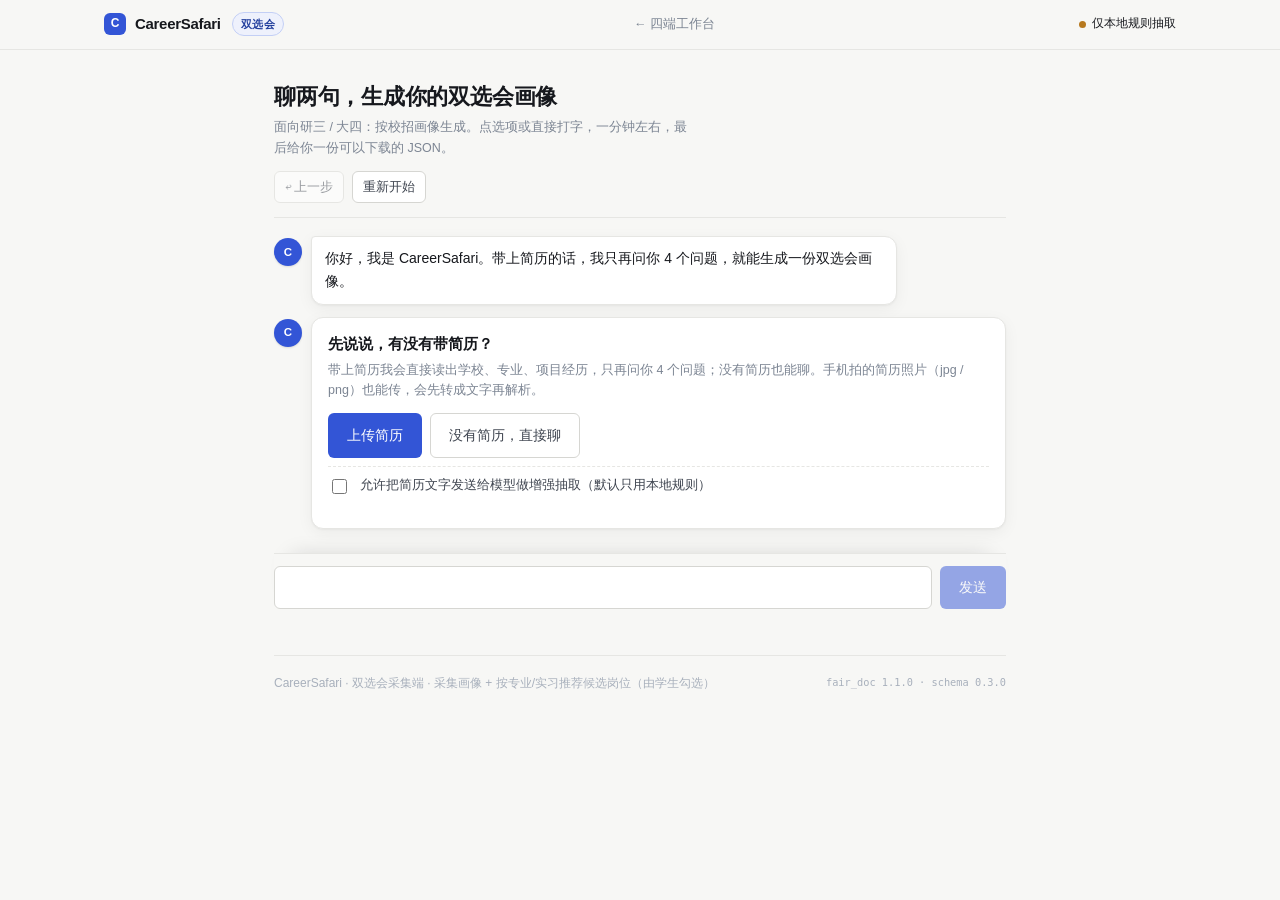
==== commit 15e4b9a7: "默认入口改成四端工作台（/），采集端单页补回「← 四端工作台」 问题：/ 一直服务 portal.html（四端工作台），但启动提示、README、以及我给的链接 都指向 /fair.html（采集端" ====
--- a/demo/fair.html
+++ b/demo/fair.html
@@ -441,7 +441,7 @@
 <div class="topbar">
   <div class="topbar-in">
     <div class="brand"><span class="mark">C</span>CareerSafari<span class="fair-tag">双选会</span></div>
-    
+    <a class="toplink" href="/" title="回到四端工作台（采集 / 企业 / 匹配）">← 四端工作台</a>
     <div id="status"><span class="dot"></span><span id="status-t">加载中…</span></div>
   </div>
 </div>
@@ -944,16 +944,21 @@
         const whyBox = root.querySelector('#job-why');
         const relaxBtn = root.querySelector('[data-act="relax"]');
         const refreshBtn = root.querySelector('[data-act="refresh"]');
+        /* 选中与去重一律用 title（提交给匹配端的取值），display 只用于展示：
+           「研发工程师（化工/医药）」里的括号是给学生的解释，不是岗位名。 */
+        function shownName(c) { return (c && (c.display || c.title)) || ''; }
         function paint() {
           chipsBox.innerHTML = cands.map(function(c, i) {
             /* v15：推荐池与岗位库解耦，不再有 db_level / 校招标——候选就是
                通用校招岗位名，不带任何「库里有/没有」的来源信息。
-               v17：跨专业层的岗位必须自带角标，否则学生分不清哪些是按专业给的。 */
+               v17：跨专业层的岗位必须自带角标，否则学生分不清哪些是按专业给的。
+               v18：跨行业通用岗（研发工程师这类）带「（化工/医药）」后缀，
+                    否则学生不知道这个「研发」是在哪类企业里做。 */
             var _why = (c.why || '');
             var _badge = crossMajor
               ? ' <span style="font-size:11px;color:#b45309;border:1px solid #f0c68a;border-radius:4px;padding:0 3px;margin-left:4px">跨专业</span>'
               : '';
-            return '<button type="button" class="chip" data-i="' + i + '" title="' + esc(_why) + '">' + esc(c.title) + _badge + '</button>';
+            return '<button type="button" class="chip" data-i="' + i + '" title="' + esc(_why) + '">' + esc(shownName(c)) + _badge + '</button>';
           }).join('') || (blocked
             ? '<span class="muted">没有专业，就没有推荐。回上一步填专业。</span>'
             : '<span class="muted">这一层看完了；想看更宽的岗位，点下面「放宽一档」，或直接手写。</span>');
@@ -976,7 +981,7 @@
               if (!c) return;
               if (selTitles.has(c.title)) { selTitles.delete(c.title); b.style.background = ''; b.style.color = ''; }
               else { selTitles.add(c.title); b.style.background = 'var(--accent, #2563eb)'; b.style.color = '#fff'; }
-              whyBox.textContent = c.title + '：' + (c.why || '') + _srcNote(c)
+              whyBox.textContent = shownName(c) + '：' + (c.why || '') + _srcNote(c)
                 + (crossMajor ? '（这一层是跨专业岗位，投之前先确认它要不要求你的专业。）' : '');
             };
           });
@@ -2325,7 +2330,7 @@
 
 <script>
 /* ── 与 page 一致的企业数据 ─────────────────────────────────────── */
-const COMPANIES = [{"id": "web-982065", "name": "上海三问家居服饰有限公司", "city": "上海", "province": "上海", "nature": "民企", "industry": "消费", "jobs": [{"title": "战略管培生", "requirements": "", "salary": "未知", "urgency": "未知", "headcount": "未知"}, {"title": "国际市场营销", "requirements": "", "salary": "未知", "urgency": "未知", "headcount": "未知"}, {"title": "跨境电商运营", "requirements": "", "salary": "未知", "urgency": "未知", "headcount": "未知"}, {"title": "国内电商运营", "requirements": "", "salary": "未知", "urgency": "未知", "headcount": "未知"}, {"title": "全球品牌营销", "requirements": "", "salary": "未知", "urgency": "未知", "headcount": "未知"}, {"title": "国际供应链管理", "requirements": "", "salary": "未知", "urgency": "未知", "headcount": "未知"}, {"title": "时尚创意设计", "requirements": "", "salary": "未知", "urgency": "未知", "headcount": "未知"}, {"title": "全球财务管理", "requirements": "", "salary": "未知", "urgency": "未知", "headcount": "未知"}, {"title": "IT数字化管理", "requirements": "", "salary": "未知", "urgency": "未知", "headcount": "未知"}], "jobSource": "websearch"}, {"id": "web-23475848", "name": "上海世外智慧教育科技有限公司", "city": "上海", "province": "上海", "nature": "民企", "industry": "教育", "jobs": [{"title": "学科研究员", "requirements": "", "salary": "未知", "urgency": "未知", "headcount": "未知"}, {"title": "教学技术与教学设计师", "requirements": "", "salary": "未知", "urgency": "未知", "headcount": "未知"}, {"title": "AI应用研究员", "requirements": "", "salary": "未知", "urgency": "未知", "headcount": "未知"}, {"title": "AI产品经理", "requirements": "", "salary": "未知", "urgency": "未知", "headcount": "未知"}, {"title": "全栈工程师", "requirements": "", "salary": "未知", "urgency": "未知", "headcount": "未知"}, {"title": "学科专家", "requirements": "", "salary": "未知", "urgency": "未知", "headcount": "未知"}, {"title": "AI大模型技术研究员", "requirements": "", "salary": "未知", "urgency": "未知", "headcount": "未知"}], "jobSource": "websearch"}, {"id": "web-67012834", "name": "上海中镭新材料科技有限公司", "city": "上海", "province": "上海", "nature": "未知", "industry": "未知", "jobs": [{"title": "材料研发工程师", "requirements": "职责：未知；工作地点：上海市浦东新区南汇新城镇飞渡路 66号2幢；招聘阶段：校招；要求：硕士及以上，高分子或材料化工等相关专业，英语 6级", "salary": "未知", "urgency": "未知", "headcount": 12}, {"title": "颜色研发工程师", "requirements": "职责：未知；工作地点：上海市浦东新区南汇新城镇飞渡路 66号2幢；招聘阶段：校招；要求：本科及以上，化学相关专业", "salary": "未知", "urgency": "未知", "headcount": 2}, {"title": "质量技术工程师", "requirements": "", "salary": "未知", "urgency": "未知", "headcount": "未知"}, {"title": "储备干部", "requirements": "职责：未知；工作地点：上海市浦东新区南汇新城镇飞渡路 66号2幢；招聘阶段：校招；要求：硕士及以上，理工背景，学生干部优先", "salary": "未知", "urgency": "未知", "headcount": 5}, {"title": "副总经理助理", "requirements": "职责：未知；工作地点：上海市浦东新区南汇新城镇飞渡路 66号2幢；招聘阶段：校招；要求：211、985硕士，理工背景优先，学生干部优先", "salary": "未知", "urgency": "未知", "headcount": 2}, {"title": "销售工程师", "requirements": "职责：未知；工作地点：上海市浦东新区南汇新城镇飞渡路 66号2幢；招聘阶段：校招；要求：本科及以上，英语可商务交流，理工背景优先", "salary": "未知", "urgency": "未知", "headcount": 6}, {"title": "高分子材料仿真工程师", "requirements": "职责：未知；工作地点：上海市浦东新区南汇新城镇飞渡路 66号2幢；招聘阶段：校招；要求：硕士，高分子材料流变方向、高分子材料成形加工等相关专业", "salary": "未知", "urgency": "未知", "headcount": 2}, {"title": "研发助理工程师", "requirements": "职责：未知；工作地点：上海市浦东新区南汇新城镇飞渡路 66号2幢；招聘阶段：校招；要求：本科及以上，化学相关专业", "salary": "未知", "urgency": "未知", "headcount": 5}, {"title": "QC质量工程师", "requirements": "职责：未知；工作地点：上海市浦东新区南汇新城镇飞渡路 66号2幢；招聘阶段：校招；要求：本科及以上，化学相关专业", "salary": "未知", "urgency": "未知", "headcount": 2}, {"title": "QE质量工程师", "requirements": "职责：未知；工作地点：上海市浦东新区南汇新城镇飞渡路 66号2幢；招聘阶段：校招；要求：硕士及以上，化学相关专业", "salary": "未知", "urgency": "未知", "headcount": 2}], "jobSource": "校招公告"}, {"id": "web-46068503", "name": "上海妙文创意科技有限公司", "city": "上海", "province": "上海", "nature": "民企", "industry": "制造", "jobs": [{"title": "商务管培生", "requirements": "", "salary": "未知", "urgency": "未知", "headcount": "未知"}, {"title": "展馆策划", "requirements": "", "salary": "未知", "urgency": "未知", "headcount": "未知"}, {"title": "影视策划", "requirements": "", "salary": "未知", "urgency": "未知", "headcount": "未知"}, {"title": "多媒体互动策划", "requirements": "", "salary": "未知", "urgency": "未知", "headcount": "未知"}, {"title": "平面设计师", "requirements": "", "salary": "未知", "urgency": "未知", "headcount": "未知"}, {"title": "空间设计师", "requirements": "", "salary": "未知", "urgency": "未知", "headcount": "未知"}, {"title": "UI设计师", "requirements": "", "salary": "未知", "urgency": "未知", "headcount": "未知"}, {"title": "深化设计师", "requirements": "", "salary": "未知", "urgency": "未知", "headcount": "未知"}, {"title": "影视后期制作", "requirements": "", "salary": "未知", "urgency": "未知", "headcount": "未知"}, {"title": "Unity3d程序开发工程师", "requirements": "", "salary": "未知", "urgency": "未知", "headcount": "未知"}, {"title": "Python开发工程师", "requirements": "", "salary": "未知", "urgency": "未知", "headcount": "未知"}, {"title": "C++研发工程师", "requirements": "", "salary": "未知", "urgency": "未知", "headcount": "未知"}, {"title": "多媒体系统集成工程师", "requirements": "", "salary": "未知", "urgency": "未知", "headcount": "未知"}, {"title": "人工智能算法工程师", "requirements": "", "salary": "未知", "urgency": "未知", "headcount": "未知"}, {"title": "工程助理", "requirements": "", "salary": "未知", "urgency": "未知", "headcount": "未知"}, {"title": "安全员", "requirements": "", "salary": "未知", "urgency": "未知", "headcount": "未知"}, {"title": "人力专员", "requirements": "", "salary": "未知", "urgency": "未知", "headcount": "未知"}, {"title": "财务助理", "requirements": "", "salary": "未知", "urgency": "未知", "headcount": "未知"}, {"title": "行政专员", "requirements": "", "salary": "未知", "urgency": "未知", "headcount": "未知"}, {"title": "企宣专员", "requirements": "", "salary": "未知", "urgency": "未知", "headcount": "未知"}, {"title": "翻译校对", "requirements": "", "salary": "未知", "urgency": "未知", "headcount": "未知"}], "jobSource": "websearch"}, {"id": "web-14381222", "name": "上海微宇天导技术有限责任公司", "city": "上海", "province": "上海", "nature": "未知", "industry": "未知", "jobs": [{"title": "软件UI设计师", "requirements": "", "salary": "未知", "urgency": "未知", "headcount": "未知"}, {"title": "对外贸易专员", "requirements": "", "salary": "未知", "urgency": "未知", "headcount": "未知"}, {"title": "技术支持工程师", "requirements": "", "salary": "未知", "urgency": "未知", "headcount": "未知"}, {"title": "系统测试工程师", "requirements": "", "salary": "未知", "urgency": "未知", "headcount": "未知"}, {"title": "项目工程师", "requirements": "", "salary": "未知", "urgency": "未知", "headcount": "未知"}, {"title": "AI研发工程师", "requirements": "", "salary": "未知", "urgency": "未知", "headcount": "未知"}, {"title": "AI测试工程师", "requirements": "", "salary": "未知", "urgency": "未知", "headcount": "未知"}, {"title": "嵌入式工程师", "requirements": "", "salary": "未知", "urgency": "未知", "headcount": "未知"}], "jobSource": "websearch"}, {"id": "web-73840138", "name": "上海我们方田科技有限公司", "city": "上海", "province": "上海", "nature": "民企", "industry": "教育", "jobs": [{"title": "国际数学竞赛教练", "requirements": "", "salary": "60w起", "urgency": "未知", "headcount": "未知"}, {"title": "高中竞赛教练", "requirements": "", "salary": "26-35W", "urgency": "未知", "headcount": "未知"}, {"title": "新分校骨干", "requirements": "", "salary": "12500-15000", "urgency": "未知", "headcount": "未知"}, {"title": "全职教师", "requirements": "", "salary": "12500-15000", "urgency": "未知", "headcount": "未知"}, {"title": "国际学科教师", "requirements": "", "salary": "未知", "urgency": "未知", "headcount": "未知"}], "jobSource": "websearch"}, {"id": "web-98836556", "name": "上海新舟投资管理有限公司", "city": "上海", "province": "上海", "nature": "民企", "industry": "金融", "jobs": [{"title": "小学数学教师", "requirements": "", "salary": "10-18K/月", "urgency": "未知", "headcount": "未知"}, {"title": "数学/奥数竞赛教练", "requirements": "", "salary": "20-30K/月", "urgency": "未知", "headcount": "未知"}, {"title": "小学/初中数学教师", "requirements": "", "salary": "10-18K/月", "urgency": "未知", "headcount": "未知"}, {"title": "幼儿教师", "requirements": "", "salary": "17K-25K/月", "urgency": "未知", "headcount": "未知"}, {"title": "竞赛教练", "requirements": "", "salary": "未知", "urgency": "未知", "headcount": "未知"}, {"title": "初中英语教师", "requirements": "", "salary": "未知", "urgency": "未知", "headcount": "未知"}], "jobSource": "websearch"}, {"id": "web-34211955", "name": "上海柏楚电子科技股份有限公司", "city": "上海", "province": "上海", "nature": "民企", "industry": "IT", "jobs": [{"title": "研究员", "requirements": "职责：技术研发与问题攻关、方法落地与系统演进、跨角色协作与技术引领；工作地点：上海市闵行区兰香湖南路1000号；招聘阶段：校招；要求：计算机、AI、几何计算、机器人学等相关专业硕士及以上，博士优先", "salary": "75(万元/年)", "urgency": "未知", "headcount": "未知"}, {"title": "PCB工程师", "requirements": "职责：封装设计、PCB布局布线、Gerber文件输出、SMT生产文件输出；工作地点：上海市闵行区兰香湖南路1000号；招聘阶段：校招；要求：本科及以上学历，理工科背景（电子、通信、自动化等相关专业优先）", "salary": "30(万元/年)", "urgency": "未知", "headcount": "未知"}, {"title": "AI算法研究工程师", "requirements": "职责：AI算法研发、项目开发、论文阅读分析、AI技术支持；工作地点：上海市闵行区兰香湖南路1000号；招聘阶段：校招；要求：本科及以上学历，计算机、数学、物理、机械工程及自动化、信息工程以及电气工程等相关专业", "salary": "35(万元/年)", "urgency": "未知", "headcount": "未知"}, {"title": "机械设计工程师", "requirements": "职责：机械设计、产品建模、绘制零件工程图、梳理产品机械BOM；工作地点：上海市闵行区兰香湖南路1000号；招聘阶段：校招；要求：方向一：本科及以上学历，机械设计、机电一体化等相关专业；方向二：硕士及以上学历，自动化、机械类等相关专业", "salary": "30(万元/年)", "urgency": "未知", "headcount": "未知"}, {"title": "C++开发工程师", "requirements": "职责：参与公司核心产品的系统框架开发、参与机器人智能加工系统的功能模块开发、参与需求分析、技术方案设计与评审；工作地点：上海市闵行区兰香湖南路1000号；招聘阶段：校招；要求：本科及以上学历，计算机、软件工程、自动化、机电工程等相关学科", "salary": "30(万元/年)", "urgency": "未知", "headcount": "未知"}, {"title": "算法工程师", "requirements": "职责：算法开发、数学建模；工作地点：上海市闵行区兰香湖南路1000号；招聘阶段：校招；要求：本科及以上学历，计算机、数学、物理，机械工程及自动化、信息工程以及电气工程等相关专业", "salary": "75(万元/年)", "urgency": "未知", "headcount": "未知"}, {"title": "AI应用工程师", "requirements": "", "salary": "未知", "urgency": "未知", "headcount": "未知"}, {"title": "商务专员", "requirements": "", "salary": "未知", "urgency": "未知", "headcount": "未知"}, {"title": "几何算法工程师", "requirements": "", "salary": "未知", "urgency": "未知", "headcount": "未知"}, {"title": "嵌入式开发工程师", "requirements": "", "salary": "未知", "urgency": "未知", "headcount": "未知"}, {"title": "电气测试工程师", "requirements": "", "salary": "未知", "urgency": "未知", "headcount": "未知"}, {"title": "机械测试工程师", "requirements": "", "salary": "未知", "urgency": "未知", "headcount": "未知"}, {"title": "软件测试工程师", "requirements": "", "salary": "未知", "urgency": "未知", "headcount": "未知"}], "jobSource": "校招公告"}, {"id": "web-3075732", "name": "上海照寰文化传播有限公司", "city": "上海", "province": "上海", "nature": "民企", "industry": "教育", "jobs": [{"title": "视频剪辑师", "requirements": "", "salary": "未知", "urgency": "未知", "headcount": "未知"}, {"title": "高中教学老师", "requirements": "", "salary": "未知", "urgency": "未知", "headcount": "未知"}, {"title": "课程顾问", "requirements": "按企业主营业务推断的常规岗位，非招聘公告原文", "salary": "未知", "urgency": "未知", "headcount": "未知"}, {"title": "学科教师", "requirements": "按企业主营业务推断的常规岗位，非招聘公告原文", "salary": "未知", "urgency": "未知", "headcount": "未知"}, {"title": "教研员", "requirements": "按企业主营业务推断的常规岗位，非招聘公告原文", "salary": "未知", "urgency": "未知", "headcount": "未知"}, {"title": "教务专员", "requirements": "按企业主营业务推断的常规岗位，非招聘公告原文", "salary": "未知", "urgency": "未知", "headcount": "未知"}, {"title": "新媒体运营", "requirements": "按企业主营业务推断的常规岗位，非招聘公告原文", "salary": "未知", "urgency": "未知", "headcount": "未知"}, {"title": "市场推广专员", "requirements": "按企业主营业务推断的常规岗位，非招聘公告原文", "salary": "未知", "urgency": "未知", "headcount": "未知"}, {"title": "课程研发专员", "requirements": "按企业主营业务推断的常规岗位，非招聘公告原文", "salary": "未知", "urgency": "未知", "headcount": "未知"}, {"title": "客服专员", "requirements": "按企业主营业务推断的常规岗位，非招聘公告原文", "salary": "未知", "urgency": "未知", "headcount": "未知"}, {"title": "人力资源专员", "requirements": "按企业主营业务推断的常规岗位，非招聘公告原文", "salary": "未知", "urgency": "未知", "headcount": "未知"}, {"title": "财务专员", "requirements": "按企业主营业务推断的常规岗位，非招聘公告原文", "salary": "未知", "urgency": "未知", "headcount": "未知"}, {"title": "行政专员", "requirements": "按企业主营业务推断的常规岗位，非招聘公告原文", "salary": "未知", "urgency": "未知", "headcount": "未知"}, {"title": "培训讲师", "requirements": "按企业主营业务推断的常规岗位，非招聘公告原文", "salary": "未知", "urgency": "未知", "headcount": "未知"}], "jobSource": "websearch"}, {"id": "web-89246276", "name": "上海航天科工电器研究院有限公司", "city": "上海", "province": "上海", "nature": "事业单位", "industry": "制造", "jobs": [{"title": "硬件工程师", "requirements": "", "salary": "未知", "urgency": "未知", "headcount": "未知"}, {"title": "结构工程师", "requirements": "", "salary": "未知", "urgency": "未知", "headcount": "未知"}, {"title": "仿真工程师", "requirements": "", "salary": "未知", "urgency": "未知", "headcount": "未知"}, {"title": "工艺工程师", "requirements": "", "salary": "未知", "urgency": "未知", "headcount": "未知"}, {"title": "光学工程师", "requirements": "", "salary": "未知", "urgency": "未知", "headcount": "未知"}, {"title": "微波工程师", "requirements": "", "salary": "未知", "urgency": "未知", "headcount": "未知"}, {"title": "设计工程师", "requirements": "", "salary": "未知", "urgency": "未知", "headcount": "未知"}], "jobSource": "websearch"}, {"id": "web-40557007", "name": "上海长宁区乐读线上教育培训学校", "city": "上海", "province": "上海", "nature": "民企", "industry": "教育", "jobs": [{"title": "学科运营", "requirements": "", "salary": "12500-15000/月", "urgency": "未知", "headcount": "未知"}, {"title": "产品教研", "requirements": "", "salary": "12500-15000/月", "urgency": "未知", "headcount": "未知"}, {"title": "竞赛教练", "requirements": "", "salary": "17500-20000/月", "urgency": "未知", "headcount": "未知"}, {"title": "在线小班主讲教师(小学/初中)", "requirements": "", "salary": "未知", "urgency": "未知", "headcount": "未知"}, {"title": "学科教师", "requirements": "按企业主营业务推断的常规岗位，非招聘公告原文", "salary": "未知", "urgency": "未知", "headcount": "未知"}, {"title": "教研员", "requirements": "按企业主营业务推断的常规岗位，非招聘公告原文", "salary": "未知", "urgency": "未知", "headcount": "未知"}, {"title": "课程研发工程师", "requirements": "按企业主营业务推断的常规岗位，非招聘公告原文", "salary": "未知", "urgency": "未知", "headcount": "未知"}, {"title": "课程顾问", "requirements": "按企业主营业务推断的常规岗位，非招聘公告原文", "salary": "未知", "urgency": "未知", "headcount": "未知"}, {"title": "直播运营专员", "requirements": "按企业主营业务推断的常规岗位，非招聘公告原文", "salary": "未知", "urgency": "未知", "headcount": "未知"}, {"title": "教学质量专员", "requirements": "按企业主营业务推断的常规岗位，非招聘公告原文", "salary": "未知", "urgency": "未知", "headcount": "未知"}, {"title": "软件工程师", "requirements": "按企业主营业务推断的常规岗位，非招聘公告原文", "salary": "未知", "urgency": "未知", "headcount": "未知"}, {"title": "产品经理", "requirements": "按企业主营业务推断的常规岗位，非招聘公告原文", "salary": "未知", "urgency": "未知", "headcount": "未知"}, {"title": "数据分析师", "requirements": "按企业主营业务推断的常规岗位，非招聘公告原文", "salary": "未知", "urgency": "未知", "headcount": "未知"}, {"title": "人力资源专员", "requirements": "按企业主营业务推断的常规岗位，非招聘公告原文", "salary": "未知", "urgency": "未知", "headcount": "未知"}, {"title": "财务专员", "requirements": "按企业主营业务推断的常规岗位，非招聘公告原文", "salary": "未知", "urgency": "未知", "headcount": "未知"}, {"title": "行政专员", "requirements": "按企业主营业务推断的常规岗位，非招聘公告原文", "salary": "未知", "urgency": "未知", "headcount": "未知"}, {"title": "法务专员", "requirements": "按企业主营业务推断的常规岗位，非招聘公告原文", "salary": "未知", "urgency": "未知", "headcount": "未知"}], "jobSource": "websearch"}, {"id": "web-5621190", "name": "上海靖戈智能科技有限公司", "city": "上海", "province": "上海", "nature": "未知", "industry": "未知", "jobs": [{"title": "数据分析-量化金融", "requirements": "", "salary": "未知", "urgency": "未知", "headcount": "未知"}, {"title": "机器学习研究岗", "requirements": "", "salary": "未知", "urgency": "未知", "headcount": "未知"}, {"title": "C++工程师", "requirements": "", "salary": "未知", "urgency": "未知", "headcount": "未知"}, {"title": "量化研究员-机器学习(实习)", "requirements": "", "salary": "未知", "urgency": "未知", "headcount": "未知"}], "jobSource": "websearch"}, {"id": "web-70241418", "name": "上海非凸智能科技有限公司", "city": "上海", "province": "上海", "nature": "未知", "industry": "IT", "jobs": [{"title": "量化开发工程师", "requirements": "", "salary": "未知", "urgency": "未知", "headcount": "未知"}, {"title": "量化策略研究员", "requirements": "", "salary": "未知", "urgency": "未知", "headcount": "未知"}, {"title": "策略分析师", "requirements": "", "salary": "未知", "urgency": "未知", "headcount": "未知"}, {"title": "AI研究员/工程师", "requirements": "", "salary": "未知", "urgency": "未知", "headcount": "未知"}, {"title": "机器学习研究员", "requirements": "", "salary": "未知", "urgency": "未知", "headcount": "未知"}, {"title": "大模型应用开发工程师", "requirements": "", "salary": "未知", "urgency": "未知", "headcount": "未知"}], "jobSource": "websearch"}, {"id": "web-37699892", "name": "东方菱日锅炉有限公司", "city": "未知", "province": "未知", "nature": "未知", "industry": "制造", "jobs": [{"title": "锅炉设计工程师", "requirements": "", "salary": "未知", "urgency": "未知", "headcount": "未知"}, {"title": "销售员", "requirements": "", "salary": "未知", "urgency": "未知", "headcount": "未知"}, {"title": "制造技术员", "requirements": "", "salary": "未知", "urgency": "未知", "headcount": "未知"}, {"title": "焊接工程师", "requirements": "", "salary": "未知", "urgency": "未知", "headcount": "未知"}], "jobSource": "websearch"}, {"id": "web-45529972", "name": "中共呼和浩特市委组织部", "city": "呼和浩特", "province": "", "nature": "事业单位", "industry": "未知", "jobs": [{"title": "综合管理岗", "requirements": "按企业主营业务推断的常规岗位，非招聘公告原文", "salary": "未知", "urgency": "未知", "headcount": "未知"}, {"title": "政策研究岗", "requirements": "按企业主营业务推断的常规岗位，非招聘公告原文", "salary": "未知", "urgency": "未知", "headcount": "未知"}, {"title": "文秘岗", "requirements": "按企业主营业务推断的常规岗位，非招聘公告原文", "salary": "未知", "urgency": "未知", "headcount": "未知"}, {"title": "档案管理岗", "requirements": "按企业主营业务推断的常规岗位，非招聘公告原文", "salary": "未知", "urgency": "未知", "headcount": "未知"}, {"title": "财务岗", "requirements": "按企业主营业务推断的常规岗位，非招聘公告原文", "salary": "未知", "urgency": "未知", "headcount": "未知"}], "jobSource": "未知"}, {"id": "web-78675906", "name": "中化金茂物业管理（北京）有限公司杭州分公司", "city": "北京", "province": "", "nature": "央企", "industry": "其他", "jobs": [{"title": "向阳生（管理培训生）", "requirements": "职责：未知；工作地点：北京、上海、南京、成都、青岛、长沙、西安等；招聘阶段：校招；要求：硕士及及以上；专业不限，物业管理、酒店管理、旅游管理及工程类等相关专业优先；党员学生干部优先；性格外向", "salary": "未知", "urgency": "未知", "headcount": 10}], "jobSource": "校招公告"}, {"id": "web-83404", "name": "中国太平洋财产保险股份有限公司江苏分公司", "city": "南京", "province": "江苏", "nature": "国企", "industry": "金融", "jobs": [{"title": "管培生", "requirements": "职责：管理培训；工作地点：未知；招聘阶段：校招；要求：海内外2026届本科及以上应届毕业生；专业不限，经济金融类、理学类、工学类、医学类、法学类、农学类、管理学类等专业优先", "salary": "未知", "urgency": "未知", "headcount": "未知"}, {"title": "数据分析", "requirements": "职责：数据分析；工作地点：未知；招聘阶段：校招；要求：海内外2026届本科及以上应届毕业生；专业不限，经济金融类、理学类、工学类、医学类、法学类、农学类、管理学类等专业优先", "salary": "未知", "urgency": "未知", "headcount": "未知"}, {"title": "企划战略", "requirements": "职责：企划战略；工作地点：未知；招聘阶段：校招；要求：海内外2026届本科及以上应届毕业生；专业不限，经济金融类、理学类、工学类、医学类、法学类、农学类、管理学类等专业优先", "salary": "未知", "urgency": "未知", "headcount": "未知"}, {"title": "业务推动", "requirements": "职责：业务推动；工作地点：未知；招聘阶段：校招；要求：海内外2026届本科及以上应届毕业生；专业不限，经济金融类、理学类、工学类、医学类、法学类、农学类、管理学类等专业优先", "salary": "未知", "urgency": "未知", "headcount": "未知"}, {"title": "运营服务", "requirements": "职责：运营服务；工作地点：未知；招聘阶段：校招；要求：海内外2026届本科及以上应届毕业生；专业不限，经济金融类、理学类、工学类、医学类、法学类、农学类、管理学类等专业优先", "salary": "未知", "urgency": "未知", "headcount": "未知"}, {"title": "综合支撑", "requirements": "职责：综合支撑；工作地点：未知；招聘阶段：校招；要求：海内外2026届本科及以上应届毕业生；专业不限，经济金融类、理学类、工学类、医学类、法学类、农学类、管理学类等专业优先", "salary": "未知", "urgency": "未知", "headcount": "未知"}, {"title": "综合销售", "requirements": "职责：综合销售；工作地点：未知；招聘阶段：校招；要求：海内外2026届本科及以上应届毕业生；专业不限，经济金融类、理学类、工学类、医学类、法学类、农学类、管理学类等专业优先", "salary": "未知", "urgency": "未知", "headcount": "未知"}, {"title": "销售岗", "requirements": "", "salary": "未知", "urgency": "未知", "headcount": "未知"}, {"title": "销售推动岗", "requirements": "", "salary": "未知", "urgency": "未知", "headcount": "未知"}, {"title": "车险理赔查勘岗", "requirements": "", "salary": "未知", "urgency": "未知", "headcount": "未知"}, {"title": "管理培训生", "requirements": "", "salary": "未知", "urgency": "未知", "headcount": "未知"}, {"title": "管培生类", "requirements": "职责：未知；工作地点：未知；招聘阶段：校招；要求：海内外2027届本科及以上应届毕业生；专业不限，理学类、工学类、医学类、法学类、农学类等专业优先，具体条件以各岗位要求为准", "salary": "未知", "urgency": "未知", "headcount": "未知"}, {"title": "数据分析类", "requirements": "职责：未知；工作地点：未知；招聘阶段：校招；要求：海内外2027届本科及以上应届毕业生；专业不限，理学类、工学类、医学类、法学类、农学类等专业优先，具体条件以各岗位要求为准", "salary": "未知", "urgency": "未知", "headcount": "未知"}, {"title": "企划战略类", "requirements": "职责：未知；工作地点：未知；招聘阶段：校招；要求：海内外2027届本科及以上应届毕业生；专业不限，理学类、工学类、医学类、法学类、农学类等专业优先，具体条件以各岗位要求为准", "salary": "未知", "urgency": "未知", "headcount": "未知"}, {"title": "业务推动类", "requirements": "职责：未知；工作地点：未知；招聘阶段：校招；要求：海内外2027届本科及以上应届毕业生；专业不限，理学类、工学类、医学类、法学类、农学类等专业优先，具体条件以各岗位要求为准", "salary": "未知", "urgency": "未知", "headcount": "未知"}, {"title": "运营服务类", "requirements": "职责：未知；工作地点：未知；招聘阶段：校招；要求：海内外2027届本科及以上应届毕业生；专业不限，理学类、工学类、医学类、法学类、农学类等专业优先，具体条件以各岗位要求为准", "salary": "未知", "urgency": "未知", "headcount": "未知"}, {"title": "综合支撑类", "requirements": "职责：未知；工作地点：未知；招聘阶段：校招；要求：海内外2027届本科及以上应届毕业生；专业不限，理学类、工学类、医学类、法学类、农学类等专业优先，具体条件以各岗位要求为准", "salary": "未知", "urgency": "未知", "headcount": "未知"}, {"title": "综合销售类", "requirements": "职责：未知；工作地点：未知；招聘阶段：校招；要求：海内外2027届本科及以上应届毕业生；专业不限，理学类、工学类、医学类、法学类、农学类等专业优先，具体条件以各岗位要求为准", "salary": "未知", "urgency": "未知", "headcount": "未知"}], "jobSource": "校招公告"}, {"id": "web-46546257", "name": "中国建筑第八工程局有限公司上海分公司", "city": "上海", "province": "上海", "nature": "国企", "industry": "建筑", "jobs": [{"title": "施工员", "requirements": "", "salary": "未知", "urgency": "未知", "headcount": "未知"}, {"title": "机械管理员", "requirements": "", "salary": "未知", "urgency": "未知", "headcount": "未知"}, {"title": "安全员", "requirements": "", "salary": "未知", "urgency": "未知", "headcount": "未知"}, {"title": "工程技术岗", "requirements": "", "salary": "未知", "urgency": "未知", "headcount": "未知"}, {"title": "商务造价岗", "requirements": "", "salary": "未知", "urgency": "未知", "headcount": "未知"}, {"title": "安全管理岗", "requirements": "", "salary": "未知", "urgency": "未知", "headcount": "未知"}, {"title": "新能源工程岗", "requirements": "", "salary": "未知", "urgency": "未知", "headcount": "未知"}, {"title": "机械管理岗", "requirements": "", "salary": "未知", "urgency": "未知", "headcount": "未知"}, {"title": "硕博研发岗", "requirements": "", "salary": "未知", "urgency": "未知", "headcount": "未知"}], "jobSource": "websearch"}, {"id": "web-75918853", "name": "中国振华（集团）新云电子元器件有限责任公司", "city": "贵阳", "province": "", "nature": "国企", "industry": "制造", "jobs": [{"title": "产品研发负责人", "requirements": "职责：未知；工作地点：贵阳；招聘阶段：校招；要求：博士；物理类：物理/物理化学/物理电子等；电子信息类：微电子/传感器技术/电路仿真设计/电磁波/电子科学与技术/电子线路等", "salary": "面议", "urgency": "未知", "headcount": 3}, {"title": "研发工程师", "requirements": "职责：未知；工作地点：贵阳；招聘阶段：校招；要求：硕士", "salary": "15万元/年起", "urgency": "未知", "headcount": 5}, {"title": "产品工程师", "requirements": "职责：未知；工作地点：贵阳；招聘阶段：校招；要求：硕士", "salary": "15万元/年起", "urgency": "未知", "headcount": 3}, {"title": "工艺工程师", "requirements": "职责：未知；工作地点：贵阳；招聘阶段：校招；要求：硕士", "salary": "15万元/年起", "urgency": "未知", "headcount": 3}], "jobSource": "校招公告"}, {"id": "web-61332949", "name": "中国电子科技集团公司第五十五研究所", "city": "南京", "province": "", "nature": "事业单位", "industry": "制造", "jobs": [{"title": "半导体器件设计师", "requirements": "职责：未知；工作地点：未知；招聘阶段：未知；要求：博士", "salary": "**-**元", "urgency": "未知", "headcount": "未知"}, {"title": "设备维护工程师", "requirements": "职责：未知；工作地点：华莹 德清；招聘阶段：未知；要求：本科", "salary": "**-**元", "urgency": "未知", "headcount": "未知"}, {"title": "宽禁带半导体器件研发工程师", "requirements": "职责：未知；工作地点：未知；招聘阶段：未知；要求：博士", "salary": "**-**元", "urgency": "未知", "headcount": "未知"}, {"title": "光电工程师", "requirements": "按企业主营业务推断的常规岗位，非招聘公告原文", "salary": "未知", "urgency": "未知", "headcount": "未知"}, {"title": "材料研发工程师", "requirements": "按企业主营业务推断的常规岗位，非招聘公告原文", "salary": "未知", "urgency": "未知", "headcount": "未知"}, {"title": "工艺工程师", "requirements": "按企业主营业务推断的常规岗位，非招聘公告原文", "salary": "未知", "urgency": "未知", "headcount": "未知"}, {"title": "半导体工艺工程师", "requirements": "按企业主营业务推断的常规岗位，非招聘公告原文", "salary": "未知", "urgency": "未知", "headcount": "未知"}, {"title": "电气工程师", "requirements": "按企业主营业务推断的常规岗位，非招聘公告原文", "salary": "未知", "urgency": "未知", "headcount": "未知"}, {"title": "自动化工程师", "requirements": "按企业主营业务推断的常规岗位，非招聘公告原文", "salary": "未知", "urgency": "未知", "headcount": "未知"}, {"title": "测试工程师", "requirements": "按企业主营业务推断的常规岗位，非招聘公告原文", "salary": "未知", "urgency": "未知", "headcount": "未知"}, {"title": "质量工程师", "requirements": "按企业主营业务推断的常规岗位，非招聘公告原文", "salary": "未知", "urgency": "未知", "headcount": "未知"}, {"title": "采购专员", "requirements": "按企业主营业务推断的常规岗位，非招聘公告原文", "salary": "未知", "urgency": "未知", "headcount": "未知"}, {"title": "销售工程师", "requirements": "按企业主营业务推断的常规岗位，非招聘公告原文", "salary": "未知", "urgency": "未知", "headcount": "未知"}, {"title": "财务主管", "requirements": "按企业主营业务推断的常规岗位，非招聘公告原文", "salary": "未知", "urgency": "未知", "headcount": "未知"}, {"title": "人力资源专员", "requirements": "按企业主营业务推断的常规岗位，非招聘公告原文", "salary": "未知", "urgency": "未知", "headcount": "未知"}], "jobSource": "社招信息"}, {"id": "web-31746369", "name": "中国节能环保集团有限公司", "city": "北京", "province": "北京", "nature": "央企", "industry": "能源", "jobs": [{"title": "零碳事业部主任助理", "requirements": "职责：未知；工作地点：深圳；招聘阶段：未知；要求：本科，3-5年，国企", "salary": "面议", "urgency": "未知", "headcount": "未知"}, {"title": "电力交易专责", "requirements": "职责：电力交易；工作地点：西安；招聘阶段：未知；要求：本科，1-3年，电力交易、风电", "salary": "面议", "urgency": "未知", "headcount": "未知"}, {"title": "综合维修工", "requirements": "职责：未知；工作地点：苏州；招聘阶段：未知；要求：学历不限，1-3年，特种作业操作证（高压电工）、特种作业操作证（低压电工）、电工职业资格证书", "salary": "面议", "urgency": "未知", "headcount": "未知"}, {"title": "机器人焊接技术员", "requirements": "职责：焊接作业、激光焊工艺；工作地点：无锡；招聘阶段：未知；要求：大专，经验不限，焊接作业、激光焊工艺", "salary": "面议", "urgency": "未知", "headcount": "未知"}, {"title": "ESG项目经理", "requirements": "职责：未知；工作地点：北京；招聘阶段：未知；要求：硕士，3-5年", "salary": "面议", "urgency": "未知", "headcount": "未知"}, {"title": "销售总监（海外业务、具备钢厂、电厂等客户资源优先）", "requirements": "职责：未知；工作地点：北京；招聘阶段：未知；要求：大专，5-10年", "salary": "面议", "urgency": "未知", "headcount": "未知"}, {"title": "项目主管工程师（驻场代表）", "requirements": "职责：未知；工作地点：南昌；招聘阶段：未知；要求：本科，3-5年", "salary": "面议", "urgency": "未知", "headcount": "未知"}, {"title": "物业暖通工", "requirements": "职责：未知；工作地点：上海；招聘阶段：未知；要求：中专/中技，1-3年，特种作业操作证（制冷与空调）", "salary": "面议", "urgency": "未知", "headcount": "未知"}, {"title": "数据专责", "requirements": "职责：数据采集；工作地点：西安；招聘阶段：未知；要求：本科，1-3年，数据采集", "salary": "面议", "urgency": "未知", "headcount": "未知"}, {"title": "党建专责", "requirements": "职责：党建宣传；工作地点：兰州；招聘阶段：未知；要求：本科，3-5年，党建宣传", "salary": "面议", "urgency": "未知", "headcount": "未知"}, {"title": "办公租赁人员", "requirements": "职责：未知；工作地点：上海；招聘阶段：未知；要求：大专，5-10年，销售经理", "salary": "面议", "urgency": "未知", "headcount": "未知"}, {"title": "支部党务专员（常驻赣县）", "requirements": "职责：党务工作、党建宣传、党组织建设；工作地点：赣州；招聘阶段：未知；要求：本科，3-5年，党务工作、党建宣传、党组织建设", "salary": "面议", "urgency": "未知", "headcount": "未知"}, {"title": "专职安环员（常驻宜丰）", "requirements": "职责：未知；工作地点：宜春；招聘阶段：未知；要求：本科，5-10年，安全员资格证", "salary": "面议", "urgency": "未知", "headcount": "未知"}, {"title": "诚聘铣工（餐补 五险一金）", "requirements": "职责：面议；工作地点：西安；招聘阶段：社招；要求：3-5年 大专 数控铣床 西门子", "salary": "面议", "urgency": "未知", "headcount": "未知"}, {"title": "招铣工", "requirements": "职责：面议；工作地点：无锡；招聘阶段：社招；要求：1-3年 大专", "salary": "面议", "urgency": "未知", "headcount": "未知"}, {"title": "招钳工（五险一金 餐补）", "requirements": "职责：面议；工作地点：西安；招聘阶段：社招；要求：3-5年 大专 带薪年假 餐补 住房公积金 交通补助 单位体检 商业保险 生日福利", "salary": "面议", "urgency": "未知", "headcount": "未知"}, {"title": "技术负责人", "requirements": "职责：未知；工作地点：西安；招聘阶段：未知；要求：本科，5-10年，余热回收技术、热管理技术、暖通系统、储能系统、能源系统", "salary": "面议", "urgency": "未知", "headcount": "未知"}, {"title": "销售经理（安徽）", "requirements": "职责：面议；工作地点：合肥；招聘阶段：社招；要求：3-5年 大专", "salary": "面议", "urgency": "未知", "headcount": "未知"}, {"title": "脱硫脱硝工艺工程师", "requirements": "职责：面议；工作地点：北京；招聘阶段：社招；要求：5-10年 本科 烟气 工艺设计 脱硫工艺 脱硝工艺", "salary": "面议", "urgency": "未知", "headcount": "未知"}, {"title": "写字楼客服领班", "requirements": "职责：未知；工作地点：北京；招聘阶段：未知；要求：大专，1-3年", "salary": "面议", "urgency": "未知", "headcount": "未知"}, {"title": "物业客服领班", "requirements": "职责：未知；工作地点：北京；招聘阶段：未知；要求：大专，1-3年", "salary": "面议", "urgency": "未知", "headcount": "未知"}, {"title": "油漆工", "requirements": "职责：未知；工作地点：无锡；招聘阶段：未知；要求：高中，1-3年", "salary": "面议", "urgency": "高", "headcount": "未知"}, {"title": "铣工", "requirements": "职责：未知；工作地点：无锡；招聘阶段：未知；要求：大专，1-3年", "salary": "面议", "urgency": "未知", "headcount": "未知"}, {"title": "钳工", "requirements": "职责：未知；工作地点：西安；招聘阶段：未知；要求：大专，3-5年", "salary": "面议", "urgency": "未知", "headcount": "未知"}, {"title": "电气工程师", "requirements": "按企业主营业务推断的常规岗位，非招聘公告原文", "salary": "未知", "urgency": "未知", "headcount": "未知"}, {"title": "自动化工程师", "requirements": "按企业主营业务推断的常规岗位，非招聘公告原文", "salary": "未知", "urgency": "未知", "headcount": "未知"}, {"title": "软件工程师", "requirements": "按企业主营业务推断的常规岗位，非招聘公告原文", "salary": "未知", "urgency": "未知", "headcount": "未知"}, {"title": "工艺工程师", "requirements": "按企业主营业务推断的常规岗位，非招聘公告原文", "salary": "未知", "urgency": "未知", "headcount": "未知"}, {"title": "设备维护工程师", "requirements": "按企业主营业务推断的常规岗位，非招聘公告原文", "salary": "未知", "urgency": "未知", "headcount": "未知"}, {"title": "质量工程师", "requirements": "按企业主营业务推断的常规岗位，非招聘公告原文", "salary": "未知", "urgency": "未知", "headcount": "未知"}, {"title": "供应商质量工程师", "requirements": "按企业主营业务推断的常规岗位，非招聘公告原文", "salary": "未知", "urgency": "未知", "headcount": "未知"}, {"title": "采购专员", "requirements": "按企业主营业务推断的常规岗位，非招聘公告原文", "salary": "未知", "urgency": "未知", "headcount": "未知"}, {"title": "物流专员", "requirements": "按企业主营业务推断的常规岗位，非招聘公告原文", "salary": "未知", "urgency": "未知", "headcount": "未知"}, {"title": "销售工程师", "requirements": "按企业主营业务推断的常规岗位，非招聘公告原文", "salary": "未知", "urgency": "未知", "headcount": "未知"}, {"title": "海外销售经理", "requirements": "按企业主营业务推断的常规岗位，非招聘公告原文", "salary": "未知", "urgency": "未知", "headcount": "未知"}, {"title": "市场推广专员", "requirements": "按企业主营业务推断的常规岗位，非招聘公告原文", "salary": "未知", "urgency": "未知", "headcount": "未知"}, {"title": "财务主管", "requirements": "按企业主营业务推断的常规岗位，非招聘公告原文", "salary": "未知", "urgency": "未知", "headcount": "未知"}, {"title": "人力资源专员", "requirements": "按企业主营业务推断的常规岗位，非招聘公告原文", "salary": "未知", "urgency": "未知", "headcount": "未知"}], "jobSource": "社招信息"}, {"id": "web-97952835", "name": "中国资源循环集团新能源科技有限公司", "city": "未知", "province": "未知", "nature": "未知", "industry": "能源", "jobs": [{"title": "集团公司总部管理培训生", "requirements": "职责：未知；工作地点：天津市滨海新区；招聘阶段：校招；要求：全国普通高等院校统招2027届毕业生；本科不超过25周岁，硕士不超过28周岁，博士不超过33周岁；本科大学英语四级不低于425分，研究生大学英语六级不低于425分，或托福不低于70分、雅思不低于6分", "salary": "未知", "urgency": "未知", "headcount": "未知"}, {"title": "直属单位科技创新、技术管理、生产运行、职能管理等岗位", "requirements": "职责：未知；工作地点：天津市滨海新区；招聘阶段：校招；要求：全国普通高等院校统招2027届毕业生；本科不超过25周岁，硕士不超过28周岁，博士不超过33周岁；本科大学英语四级不低于425分，研究生大学英语六级不低于425分，或托福不低于70分、雅思不低于6分", "salary": "未知", "urgency": "未知", "headcount": "未知"}, {"title": "综合能源工程师", "requirements": "", "salary": "未知", "urgency": "未知", "headcount": "未知"}, {"title": "新能源技术岗", "requirements": "", "salary": "未知", "urgency": "未知", "headcount": "未知"}, {"title": "光伏技术岗", "requirements": "", "salary": "未知", "urgency": "未知", "headcount": "未知"}, {"title": "装备研发工程师", "requirements": "", "salary": "未知", "urgency": "未知", "headcount": "未知"}, {"title": "装备技术工程师", "requirements": "", "salary": "未知", "urgency": "未知", "headcount": "未知"}, {"title": "智能平台工程师", "requirements": "", "salary": "未知", "urgency": "未知", "headcount": "未知"}, {"title": "数字化平台规划开发岗", "requirements": "", "salary": "未知", "urgency": "未知", "headcount": "未知"}, {"title": "工程管理岗", "requirements": "", "salary": "未知", "urgency": "未知", "headcount": "未知"}, {"title": "政策研究岗", "requirements": "", "salary": "未知", "urgency": "未知", "headcount": "未知"}, {"title": "法律合规岗", "requirements": "", "salary": "未知", "urgency": "未知", "headcount": "未知"}, {"title": "科创管理岗", "requirements": "", "salary": "未知", "urgency": "未知", "headcount": "未知"}, {"title": "新能源项目拓展岗", "requirements": "", "salary": "未知", "urgency": "未知", "headcount": "未知"}], "jobSource": "校招公告"}, {"id": "web-27554574", "name": "中天科技集团有限公司", "city": "南通", "province": "江苏", "nature": "民企", "industry": "制造", "jobs": [{"title": "机械类", "requirements": "职责：机械工程、机械设计制造及其自动化、焊接技术与工程、机电一体化、机械电子工程、仿真工程、车辆工程等；工作地点：江苏南通（总部）、盐城、眉山、汕尾、济宁、威海、温州、包头、重庆、北京、上海、济南等国内多地及海外区域；招聘阶段：校招；要求：本科及以上", "salary": "未知", "urgency": "未知", "headcount": "未知"}, {"title": "通信类", "requirements": "职责：通信工程、光学工程、软件工程、电子信息工程、电子科学与技术、光电信息科学与工程等；工作地点：江苏南通（总部）、盐城、眉山、汕尾、济宁、威海、温州、包头、重庆、北京、上海、济南等国内多地及海外区域；招聘阶段：校招；要求：本科及以上", "salary": "未知", "urgency": "未知", "headcount": "未知"}, {"title": "电气类", "requirements": "职责：电气工程及其自动化、电力系统、电力电子与电气传动、电磁场与微波技术、电线电缆/电缆工程、高电压与绝缘技术等；工作地点：江苏南通（总部）、盐城、眉山、汕尾、济宁、威海、温州、包头、重庆、北京、上海、济南等国内多地及海外区域；招聘阶段：校招；要求：本科及以上", "salary": "未知", "urgency": "未知", "headcount": "未知"}, {"title": "材化类", "requirements": "职责：高分子材料、金属材料、无机非金属材料、材料成型及控制工程、物理学、应用物理、应用化学、材料化学、化学工程与工艺、电化学等；工作地点：江苏南通（总部）、盐城、眉山、汕尾、济宁、威海、温州、包头、重庆、北京、上海、济南等国内多地及海外区域；招聘阶段：校招；要求：本科及以上", "salary": "未知", "urgency": "未知", "headcount": "未知"}, {"title": "智能制造类", "requirements": "职责：自动化、控制工程、智能机器人、人工智能、模拟仿真、计算机科学与技术等；工作地点：江苏南通（总部）、盐城、眉山、汕尾、济宁、威海、温州、包头、重庆、北京、上海、济南等国内多地及海外区域；招聘阶段：校招；要求：本科及以上", "salary": "未知", "urgency": "未知", "headcount": "未知"}, {"title": "工程类", "requirements": "职责：船舶与海洋工程、港口航道与海岸工程、轮机工程、测绘工程、海洋工程、船舶电子电气工程、水利工程、项目管理等；工作地点：江苏南通（总部）、盐城、眉山、汕尾、济宁、威海、温州、包头、重庆、北京、上海、济南等国内多地及海外区域；招聘阶段：校招；要求：本科及以上", "salary": "未知", "urgency": "未知", "headcount": "未知"}, {"title": "销售类", "requirements": "职责：英语、西班牙语、葡萄牙语、法语、阿拉伯语、俄语、韩语、越南语、泰语等语言类专业；国际经济与贸易、市场营销等相关专业；工作地点：江苏南通（总部）、盐城、眉山、汕尾、济宁、威海、温州、包头、重庆、北京、上海、济南等国内多地及海外区域；招聘阶段：校招；要求：本科及以上", "salary": "未知", "urgency": "未知", "headcount": "未知"}, {"title": "职能类", "requirements": "职责：会计学、人力资源管理、安全工程、质量工程、工业工程、软件工程等；工作地点：江苏南通（总部）、盐城、眉山、汕尾、济宁、威海、温州、包头、重庆、北京、上海、济南等国内多地及海外区域；招聘阶段：校招；要求：本科及以上", "salary": "未知", "urgency": "未知", "headcount": "未知"}, {"title": "机械工程师", "requirements": "职责：未知；工作地点：江苏南通、盐城、四川眉山、广东汕尾、山东济南、山东威海、浙江温州、内蒙古包头、重庆、北京、上海及全国各直辖市、省会城市办事处；招聘阶段：校招；要求：本科及以上学历，机械工程、机械设计制造及其自动化、焊接技术与工程、机电一体化、机械电子工程、仿真工程、车辆工程类等相关专业；本科英语四级及以上，硕博英语六级及以上", "salary": "未知", "urgency": "未知", "headcount": "未知"}, {"title": "通信工程师", "requirements": "", "salary": "未知", "urgency": "未知", "headcount": "未知"}, {"title": "电气工程师", "requirements": "", "salary": "未知", "urgency": "未知", "headcount": "未知"}, {"title": "工艺工程师", "requirements": "", "salary": "未知", "urgency": "未知", "headcount": "未知"}, {"title": "研发工程师", "requirements": "", "salary": "未知", "urgency": "未知", "headcount": "未知"}, {"title": "销售经理", "requirements": "", "salary": "未知", "urgency": "未知", "headcount": "未知"}, {"title": "通信类岗位", "requirements": "职责：未知；工作地点：江苏南通、盐城、四川眉山、广东汕尾、山东济南、山东威海、浙江温州、内蒙古包头、重庆、北京、上海及全国各直辖市、省会城市办事处；招聘阶段：校招；要求：本科及以上学历，通信工程、光学工程、软件工程、电子信息工程、电子科学与技术、光电信息科学与工程等相关专业；本科英语四级及以上，硕博英语六级及以上", "salary": "未知", "urgency": "未知", "headcount": "未知"}, {"title": "电气类岗位", "requirements": "职责：未知；工作地点：江苏南通、盐城、四川眉山、广东汕尾、山东济南、山东威海、浙江温州、内蒙古包头、重庆、北京、上海及全国各直辖市、省会城市办事处；招聘阶段：校招；要求：本科及以上学历，电气工程及其自动化、电气工程、电力系统、电力电子与电气传动、电磁场与微波技术、电磁场无线技术、电线电缆、电缆工程、高电压与绝缘技术等相关专业；本科英语四级及以上，硕博英语六级及以上", "salary": "未知", "urgency": "未知", "headcount": "未知"}, {"title": "材化类岗位", "requirements": "职责：未知；工作地点：江苏南通、盐城、四川眉山、广东汕尾、山东济南、山东威海、浙江温州、内蒙古包头、重庆、北京、上海及全国各直辖市、省会城市办事处；招聘阶段：校招；要求：本科及以上学历，高分子材料、金属材料、无机非金属材料、材料成型及控制工程、物理学、应用物理、应用化学、材料化学、化学工程与工艺、电化学等相关专业；本科英语四级及以上，硕博英语六级及以上", "salary": "未知", "urgency": "未知", "headcount": "未知"}, {"title": "智能制造类岗位", "requirements": "职责：未知；工作地点：江苏南通、盐城、四川眉山、广东汕尾、山东济南、山东威海、浙江温州、内蒙古包头、重庆、北京、上海及全国各直辖市、省会城市办事处；招聘阶段：校招；要求：本科及以上学历，自动化、控制工程、智能机器人、人工智能、模拟仿真、计算机等相关专业；本科英语四级及以上，硕博英语六级及以上", "salary": "未知", "urgency": "未知", "headcount": "未知"}, {"title": "工程类岗位", "requirements": "职责：未知；工作地点：江苏南通、盐城、四川眉山、广东汕尾、山东济南、山东威海、浙江温州、内蒙古包头、重庆、北京、上海及全国各直辖市、省会城市办事处；招聘阶段：校招；要求：本科及以上学历，船舶与海洋工程、港口工程与航道技术、轮机工程、测绘工程、海洋工程、船舶电子电气工程、水利工程、项目管理等相关专业；本科英语四级及以上，硕博英语六级及以上", "salary": "未知", "urgency": "未知", "headcount": "未知"}, {"title": "销售类岗位", "requirements": "职责：未知；工作地点：江苏南通、盐城、四川眉山、广东汕尾、山东济南、山东威海、浙江温州、内蒙古包头、重庆、北京、上海及全国各直辖市、省会城市办事处；招聘阶段：校招；要求：本科及以上学历，英语、西班牙语、葡语、法语、阿拉伯语、俄语、韩语、越南语、泰语等语言类专业，以及国际经济与贸易、市场营销等相关专业；本科英语四级及以上，硕博英语六级及以上", "salary": "未知", "urgency": "未知", "headcount": "未知"}, {"title": "职能类岗位", "requirements": "职责：未知；工作地点：江苏南通、盐城、四川眉山、广东汕尾、山东济南、山东威海、浙江温州、内蒙古包头、重庆、北京、上海及全国各直辖市、省会城市办事处；招聘阶段：校招；要求：本科及以上学历，法学、会计、人力资源管理、物流管理、软件工程、安全工程、质量工程、工业工程等相关专业；本科英语四级及以上，硕博英语六级及以上", "salary": "未知", "urgency": "未知", "headcount": "未知"}], "jobSource": "校招公告"}, {"id": "web-84555610", "name": "中建一局集团建设发展有限公司", "city": "北京", "province": "北京", "nature": "国企", "industry": "建筑", "jobs": [{"title": "施工管理岗", "requirements": "", "salary": "10000-12500", "urgency": "未知", "headcount": "未知"}, {"title": "技术管理岗", "requirements": "", "salary": "10000-12500", "urgency": "未知", "headcount": "未知"}, {"title": "商务管理岗", "requirements": "", "salary": "10000-12500", "urgency": "未知", "headcount": "未知"}, {"title": "安全管理岗", "requirements": "", "salary": "10000-12500", "urgency": "未知", "headcount": "未知"}, {"title": "工程技术人员", "requirements": "职责：未知；工作地点：北京市 / 天津市 / 上海市 / 河北省 / 山东省；招聘阶段：校招；要求：本科；房屋建筑类、基础设施类、勘察设计类、金融财务类、职能管理类相关专业", "salary": "8000-10000元", "urgency": "未知", "headcount": 30}], "jobSource": "校招公告"}, {"id": "web-71159420", "name": "中建三局城市投资运营有限公司", "city": "武汉", "province": "湖北", "nature": "国企", "industry": "建筑", "jobs": [{"title": "资金管理岗", "requirements": "", "salary": "未知", "urgency": "未知", "headcount": "未知"}, {"title": "投资拓展岗", "requirements": "", "salary": "未知", "urgency": "未知", "headcount": "未知"}, {"title": "投资管理岗", "requirements": "", "salary": "未知", "urgency": "未知", "headcount": "未知"}, {"title": "产品策划岗", "requirements": "", "salary": "未知", "urgency": "未知", "headcount": "未知"}, {"title": "商业运营岗", "requirements": "", "salary": "未知", "urgency": "未知", "headcount": "未知"}, {"title": "商办运营岗", "requirements": "", "salary": "未知", "urgency": "未知", "headcount": "未知"}, {"title": "综合能源岗", "requirements": "", "salary": "未知", "urgency": "未知", "headcount": "未知"}], "jobSource": "websearch"}, {"id": "web-13628546", "name": "中建三局集团华东建设有限公司", "city": "武汉", "province": "湖北", "nature": "国企", "industry": "建筑", "jobs": [{"title": "规划设计岗", "requirements": "", "salary": "未知", "urgency": "未知", "headcount": "未知"}, {"title": "机电管理岗", "requirements": "", "salary": "未知", "urgency": "未知", "headcount": "未知"}, {"title": "职能管理岗", "requirements": "", "salary": "未知", "urgency": "未知", "headcount": "未知"}, {"title": "数智业务岗", "requirements": "", "salary": "未知", "urgency": "未知", "headcount": "未知"}, {"title": "投资业务岗", "requirements": "", "salary": "未知", "urgency": "未知", "headcount": "未知"}, {"title": "项目管理岗", "requirements": "", "salary": "未知", "urgency": "未知", "headcount": "未知"}], "jobSource": "websearch"}, {"id": "web-91062227", "name": "中科开浦生物科技（湖北）有限公司", "city": "武汉", "province": "湖北", "nature": "国企", "industry": "医药", "jobs": [{"title": "现场QA工程师", "requirements": "职责：QA；工作地点：武汉；招聘阶段：社招；要求：1-3年 本科 CAPA CNAS", "salary": "6000-9000元·13薪", "urgency": "未知", "headcount": "未知"}, {"title": "细胞分子实验员", "requirements": "职责：细胞培养；工作地点：武汉；招聘阶段：社招；要求：1-3年 本科", "salary": "5000-7000元·13薪", "urgency": "未知", "headcount": "未知"}, {"title": "实验动物技术员", "requirements": "职责：动物模型构建；工作地点：武汉；招聘阶段：社招；要求：1-3年 本科 大小鼠实验", "salary": "6000-9000元·13薪", "urgency": "未知", "headcount": "未知"}, {"title": "CRO企业商务拓展BD", "requirements": "职责：企业客户 院校客户 医疗机构；工作地点：武汉；招聘阶段：社招；要求：3-5年 本科", "salary": "1.2-2万·13薪", "urgency": "未知", "headcount": "未知"}, {"title": "区域销售经理", "requirements": "职责：CRO 企业客户；工作地点：武汉；招聘阶段：社招；要求：3-5年 本科", "salary": "1.2-2万·13薪", "urgency": "未知", "headcount": "未知"}, {"title": "CRO项目负责人", "requirements": "职责：药效学评价；工作地点：武汉；招聘阶段：社招；要求：经验不限 博士", "salary": "1.4-1.8万·13薪", "urgency": "未知", "headcount": "未知"}, {"title": "实验技术员", "requirements": "", "salary": "未知", "urgency": "未知", "headcount": "未知"}, {"title": "销售经理", "requirements": "", "salary": "未知", "urgency": "未知", "headcount": "未知"}, {"title": "CRO项目负责人(感染方向)", "requirements": "", "salary": "未知", "urgency": "未知", "headcount": "未知"}, {"title": "设施设备管理员", "requirements": "", "salary": "未知", "urgency": "未知", "headcount": "未知"}], "jobSource": "社招信息"}, {"id": "web-59284828", "name": "优靓重工（武汉）有限公司", "city": "武汉", "province": "湖北", "nature": "未知", "industry": "未知", "jobs": [{"title": "自动化工程师", "requirements": "", "salary": "未知", "urgency": "未知", "headcount": "未知"}, {"title": "储备技术员", "requirements": "", "salary": "未知", "urgency": "未知", "headcount": "未知"}, {"title": "销售工程师", "requirements": "", "salary": "未知", "urgency": "未知", "headcount": "未知"}, {"title": "新媒体产品推广员", "requirements": "", "salary": "未知", "urgency": "未知", "headcount": "未知"}, {"title": "办公室文员", "requirements": "", "salary": "未知", "urgency": "未知", "headcount": "未知"}], "jobSource": "websearch"}, {"id": "web-3975496", "name": "佳兆业地产南京有限公司", "city": "南京", "province": "江苏", "nature": "民企", "industry": "未知", "jobs": [{"title": "人力岗", "requirements": "", "salary": "未知", "urgency": "未知", "headcount": "未知"}, {"title": "土建工程岗", "requirements": "", "salary": "未知", "urgency": "未知", "headcount": "未知"}, {"title": "土建成本岗", "requirements": "", "salary": "未知", "urgency": "未知", "headcount": "未知"}, {"title": "财务岗", "requirements": "", "salary": "未知", "urgency": "未知", "headcount": "未知"}], "jobSource": "websearch"}, {"id": "web-79791935", "name": "全亿健康药房有限公司", "city": "未知", "province": "未知", "nature": "未知", "industry": "医药", "jobs": [{"title": "IT数字化管培生", "requirements": "", "salary": "未知", "urgency": "未知", "headcount": "未知"}, {"title": "采购管培生", "requirements": "", "salary": "未知", "urgency": "未知", "headcount": "未知"}, {"title": "商品管培生", "requirements": "", "salary": "未知", "urgency": "未知", "headcount": "未知"}, {"title": "营运管培生", "requirements": "", "salary": "未知", "urgency": "未知", "headcount": "未知"}, {"title": "人力资源管培生", "requirements": "", "salary": "未知", "urgency": "未知", "headcount": "未知"}, {"title": "财务管培生", "requirements": "", "salary": "未知", "urgency": "未知", "headcount": "未知"}], "jobSource": "websearch"}, {"id": "web-10770466", "name": "凯瑞斯德生化（苏州）有限公司", "city": "苏州", "province": "江苏", "nature": "民企", "industry": "医药", "jobs": [{"title": "有机合成研究员", "requirements": "", "salary": "未知", "urgency": "未知", "headcount": "未知"}, {"title": "高级有机合成研究员", "requirements": "", "salary": "未知", "urgency": "未知", "headcount": "未知"}, {"title": "资深有机合成研究员", "requirements": "", "salary": "未知", "urgency": "未知", "headcount": "未知"}, {"title": "高级药物分析研究员", "requirements": "", "salary": "未知", "urgency": "未知", "headcount": "未知"}, {"title": "分析研究员", "requirements": "职责：熟练操作HPLC、GC/GC-HS、LC-MS、水分仪等分析设备，独立完成日常测试及仪器使用，负责分析仪器的日常维护、保养、校验及确认；工作地点：未知；招聘阶段：校招；要求：本科，化学、药学、分析化学、药物化学、合成生物学、生物学等相关专业", "salary": "未知", "urgency": "未知", "headcount": 15}, {"title": "高级分析研究员", "requirements": "职责：熟练掌握HPLC、GC/GC-HS、LC-MS、水分仪等分析设备的操作及日常测试，主导分析方法开发、验证及质量研究，制定项目工作计划；工作地点：未知；招聘阶段：校招；要求：硕士，化学、药学、分析化学、药物化学、合成生物学、生物学等相关专业", "salary": "未知", "urgency": "未知", "headcount": 5}, {"title": "有机合成研究员（小分子/多肽/核苷）", "requirements": "职责：高效完成实验任务（包括路线探索、工艺优化及放大实验），规范书写实验记录（ELN），遵守EHS规范，参与组内讨论，定期提交工作报告；工作地点：未知；招聘阶段：校招；要求：本科，化学、应用化学、化学工程、制药工程、药学、化学生物学等相关专业", "salary": "未知", "urgency": "未知", "headcount": 17}, {"title": "高级有机合成研究员（小分子/多肽/核苷）", "requirements": "职责：参与设计合成路线，优化关键反应，解决技术问题，撰写技术报告，协助制定研发计划，指导初级成员，参与工艺放大与技术交接；工作地点：未知；招聘阶段：校招；要求：硕士，有机化学、药物化学、化学生物学、糖化学等相关专业", "salary": "未知", "urgency": "未知", "headcount": 10}, {"title": "资深有机合成研究员（小分子/多肽/核苷）", "requirements": "职责：主导关键步骤的路线设计与深度优化，运用合成与分析技术解决机理与工艺问题，参与制定实验方案，撰写技术报告；工作地点：未知；招聘阶段：校招；要求：博士，有机化学、药物化学、化学生物学、糖化学等相关专业", "salary": "未知", "urgency": "未知", "headcount": 3}, {"title": "高级分子改造研究员", "requirements": "职责：负责分子生物学及常规实验项目方案设计与执行，包括分子克隆、DNA提取、基因编辑、文库构建等；工作地点：未知；招聘阶段：校招；要求：硕士，分子生物学、生物工程、合成生物学等相关专业", "salary": "未知", "urgency": "未知", "headcount": 2}, {"title": "高级酶催化研究员（小分子/核苷）", "requirements": "职责：负责酶的基因挖掘、酶催化反应体系构建、工艺参数优化，参与酶的理性设计、定向进化及半理性改造全流程；工作地点：未知；招聘阶段：校招；要求：硕士，生物工程、生物技术、制药工程、合成生物学、生化与分子生物学等相关专业", "salary": "未知", "urgency": "未知", "headcount": 4}, {"title": "资深酶催化研究员（小分子/核苷）", "requirements": "职责：负责酶的基因挖掘、酶催化反应体系构建、工艺参数优化，主导酶的理性设计、定向进化及半理性改造全流程，带领研发团队；工作地点：未知；招聘阶段：校招；要求：博士，生物工程、生物技术、合成生物学等相关专业", "salary": "未知", "urgency": "未知", "headcount": 1}, {"title": "高级酶固定化研究员", "requirements": "职责：参与各类工业催化酶的固定化工艺开发、载体筛选、固定化条件优化，系统性评价固定化酶比活、选择性、手性纯度等；工作地点：未知；招聘阶段：校招；要求：硕士，生物工程、化学工程、材料工程、酶工程、制药工程等相关专业", "salary": "未知", "urgency": "未知", "headcount": 2}, {"title": "资深酶固定化研究员", "requirements": "职责：参与各类工业催化酶的固定化工艺开发、载体筛选、固定化条件优化，负责研发人员技术指导、方案审核、难点公关、数据分析复盘；工作地点：未知；招聘阶段：校招；要求：博士，生物工程、化学工程、材料工程、酶工程、制药工程等相关专业", "salary": "未知", "urgency": "未知", "headcount": 1}], "jobSource": "校招公告"}, {"id": "web-47922593", "name": "北京中科腾越科技发展有限公司", "city": "北京", "province": "北京", "nature": "民企", "industry": "制造", "jobs": [{"title": "初级测试工程师", "requirements": "", "salary": "未知", "urgency": "未知", "headcount": "未知"}, {"title": "初级硬件工程师", "requirements": "", "salary": "未知", "urgency": "未知", "headcount": "未知"}, {"title": "初级软件工程师", "requirements": "", "salary": "未知", "urgency": "未知", "headcount": "未知"}, {"title": "储备嵌入式软件工程师", "requirements": "", "salary": "未知", "urgency": "未知", "headcount": "未知"}, {"title": "产品经理(偏硬件)", "requirements": "", "salary": "未知", "urgency": "未知", "headcount": "未知"}, {"title": "产品经理", "requirements": "", "salary": "未知", "urgency": "未知", "headcount": "未知"}], "jobSource": "websearch"}, {"id": "web-8921259", "name": "北京学而思教育科技有限公司", "city": "北京", "province": "北京", "nature": "民企", "industry": "教育", "jobs": [{"title": "素养教师(科学思维方向)", "requirements": "", "salary": "未知", "urgency": "未知", "headcount": "未知"}, {"title": "高中主讲教师(物理)", "requirements": "", "salary": "未知", "urgency": "未知", "headcount": "未知"}, {"title": "国际语言教师(英语方向)", "requirements": "", "salary": "未知", "urgency": "未知", "headcount": "未知"}, {"title": "启明星计划竞赛教练(C++)", "requirements": "", "salary": "未知", "urgency": "未知", "headcount": "未知"}, {"title": "学而思素养教师", "requirements": "", "salary": "未知", "urgency": "未知", "headcount": "未知"}, {"title": "中学教师", "requirements": "", "salary": "未知", "urgency": "未知", "headcount": "未知"}, {"title": "国际语言教师(外语方向)", "requirements": "", "salary": "未知", "urgency": "未知", "headcount": "未知"}, {"title": "竞赛教练", "requirements": "", "salary": "未知", "urgency": "未知", "headcount": "未知"}, {"title": "高中教师", "requirements": "", "salary": "未知", "urgency": "未知", "headcount": "未知"}], "jobSource": "websearch"}, {"id": "web-51949247", "name": "北京市平谷区国农港学校", "city": "北京", "province": "", "nature": "事业单位", "industry": "教育", "jobs": [{"title": "化学教师", "requirements": "按企业主营业务推断的常规岗位，非招聘公告原文", "salary": "未知", "urgency": "未知", "headcount": "未知"}, {"title": "生物教师", "requirements": "按企业主营业务推断的常规岗位，非招聘公告原文", "salary": "未知", "urgency": "未知", "headcount": "未知"}, {"title": "美术教师", "requirements": "按企业主营业务推断的常规岗位，非招聘公告原文", "salary": "未知", "urgency": "未知", "headcount": "未知"}, {"title": "教研员", "requirements": "按企业主营业务推断的常规岗位，非招聘公告原文", "salary": "未知", "urgency": "未知", "headcount": "未知"}, {"title": "教务管理员", "requirements": "按企业主营业务推断的常规岗位，非招聘公告原文", "salary": "未知", "urgency": "未知", "headcount": "未知"}], "jobSource": "未知"}, {"id": "web-11308349", "name": "北京平行线根源教育科技有限公司", "city": "北京", "province": "北京", "nature": "民企", "industry": "教育", "jobs": [{"title": "数学/物理竞赛教练", "requirements": "", "salary": "未知", "urgency": "未知", "headcount": "未知"}, {"title": "学科主讲教师(数学/物理/化学/英语)", "requirements": "", "salary": "未知", "urgency": "未知", "headcount": "未知"}, {"title": "竞赛教练", "requirements": "", "salary": "未知", "urgency": "未知", "headcount": "未知"}, {"title": "主讲教师", "requirements": "", "salary": "未知", "urgency": "未知", "headcount": "未知"}, {"title": "菁英主讲", "requirements": "", "salary": "未知", "urgency": "未知", "headcount": "未知"}, {"title": "高中实习助教", "requirements": "", "salary": "未知", "urgency": "未知", "headcount": "未知"}], "jobSource": "websearch"}, {"id": "web-53785338", "name": "北京掌上先机网络科技有限公司", "city": "北京", "province": "北京", "nature": "民企", "industry": "IT", "jobs": [{"title": "Java开发", "requirements": "职责：未知；工作地点：北京；招聘阶段：校招；要求：本科及以上学历，不限专业", "salary": "10000-15000元", "urgency": "未知", "headcount": "未知"}, {"title": "数据开发", "requirements": "职责：未知；工作地点：北京；招聘阶段：校招；要求：本科及以上学历，不限专业", "salary": "10000-15000元", "urgency": "未知", "headcount": "未知"}, {"title": "后端开发", "requirements": "职责：软件开发；工作地点：北京市；招聘阶段：校招；要求：不限专业", "salary": "10000-15000元", "urgency": "未知", "headcount": "未知"}, {"title": "推荐算法", "requirements": "职责：未知；工作地点：北京；招聘阶段：校招；要求：本科及以上学历，不限专业", "salary": "10000-15000元", "urgency": "未知", "headcount": "未知"}, {"title": "前端开发", "requirements": "职责：未知；工作地点：北京；招聘阶段：校招；要求：本科及以上学历，不限专业", "salary": "10000-15000元", "urgency": "未知", "headcount": "未知"}, {"title": "产品经理", "requirements": "职责：未知；工作地点：北京；招聘阶段：校招；要求：本科及以上学历，不限专业", "salary": "10000-15000元", "urgency": "未知", "headcount": "未知"}, {"title": "产品管培生", "requirements": "职责：未知；工作地点：北京；招聘阶段：校招；要求：本科及以上学历，不限专业", "salary": "10000-15000元", "urgency": "未知", "headcount": "未知"}, {"title": "数据分析", "requirements": "职责：未知；工作地点：北京；招聘阶段：校招；要求：本科及以上学历，不限专业", "salary": "10000-15000元", "urgency": "未知", "headcount": "未知"}, {"title": "产品运营", "requirements": "职责：未知；工作地点：北京；招聘阶段：校招；要求：本科及以上学历，不限专业", "salary": "10000-15000元", "urgency": "未知", "headcount": "未知"}, {"title": "测试工程师", "requirements": "职责：未知；工作地点：北京；招聘阶段：校招；要求：本科及以上学历，不限专业", "salary": "10000-15000元", "urgency": "未知", "headcount": "未知"}, {"title": "技术支持工程师", "requirements": "职责：未知；工作地点：北京；招聘阶段：校招；要求：本科及以上学历，不限专业", "salary": "10000-15000元", "urgency": "未知", "headcount": "未知"}, {"title": "销售管培生", "requirements": "职责：未知；工作地点：全国100多个主要城市；招聘阶段：校招；要求：本科及以上学历，不限专业", "salary": "10000-15000元", "urgency": "未知", "headcount": "未知"}, {"title": "KA销售管培生", "requirements": "职责：未知；工作地点：全国100多个主要城市；招聘阶段：校招；要求：本科及以上学历，不限专业", "salary": "10000-15000元", "urgency": "未知", "headcount": "未知"}, {"title": "实施管培生", "requirements": "职责：未知；工作地点：全国100多个主要城市；招聘阶段：校招；要求：本科及以上学历，不限专业", "salary": "10000-15000元", "urgency": "未知", "headcount": "未知"}, {"title": "客户成功管培生", "requirements": "职责：未知；工作地点：全国100多个主要城市；招聘阶段：校招；要求：本科及以上学历，不限专业", "salary": "10000-15000元", "urgency": "未知", "headcount": "未知"}, {"title": "售前管培生", "requirements": "职责：未知；工作地点：全国100多个主要城市；招聘阶段：校招；要求：本科及以上学历，不限专业", "salary": "10000-15000元", "urgency": "未知", "headcount": "未知"}, {"title": "售后技术支持管培生", "requirements": "职责：未知；工作地点：全国100多个主要城市；招聘阶段：校招；要求：本科及以上学历，不限专业", "salary": "10000-15000元", "urgency": "未知", "headcount": "未知"}, {"title": "培训管培生", "requirements": "职责：未知；工作地点：北京；招聘阶段：校招；要求：本科及以上学历，不限专业", "salary": "10000-15000元", "urgency": "未知", "headcount": "未知"}, {"title": "财务管培生", "requirements": "职责：未知；工作地点：北京；招聘阶段：校招；要求：本科及以上学历，不限专业", "salary": "10000-15000元", "urgency": "未知", "headcount": "未知"}, {"title": "人力管培生", "requirements": "职责：未知；工作地点：北京；招聘阶段：校招；要求：本科及以上学历，不限专业", "salary": "10000-15000元", "urgency": "未知", "headcount": "未知"}, {"title": "法务专员", "requirements": "职责：未知；工作地点：北京；招聘阶段：校招；要求：本科及以上学历，不限专业", "salary": "10000-15000元", "urgency": "未知", "headcount": "未知"}, {"title": "行政管培生", "requirements": "职责：未知；工作地点：北京；招聘阶段：校招；要求：本科及以上学历，不限专业", "salary": "10000-15000元", "urgency": "未知", "headcount": "未知"}, {"title": "CEO助理", "requirements": "职责：未知；工作地点：北京；招聘阶段：校招；要求：本科及以上学历，不限专业", "salary": "10000-15000元", "urgency": "未知", "headcount": "未知"}, {"title": "招聘专员", "requirements": "职责：未知；工作地点：北京；招聘阶段：校招；要求：本科及以上学历，不限专业", "salary": "10000-15000元", "urgency": "未知", "headcount": "未知"}, {"title": "测试", "requirements": "", "salary": "未知", "urgency": "未知", "headcount": "未知"}, {"title": "职能管培生", "requirements": "", "salary": "未知", "urgency": "未知", "headcount": "未知"}, {"title": "人力专员", "requirements": "", "salary": "未知", "urgency": "未知", "headcount": "未知"}, {"title": "业务管培生-全国可选", "requirements": "", "salary": "未知", "urgency": "未知", "headcount": "未知"}, {"title": "后端开发（不限语言）", "requirements": "职责：未知；工作地点：北京；招聘阶段：校招；要求：本科及以上学历，不限专业", "salary": "10000-15000元", "urgency": "未知", "headcount": "未知"}], "jobSource": "校招公告"}, {"id": "web-45319507", "name": "北京比特大陆科技有限公司", "city": "北京", "province": "北京", "nature": "民企", "industry": "IT", "jobs": [{"title": "物理设计工程师", "requirements": "职责：负责先进工艺数字 ASIC/AI/CPU 芯片的物理设计、模拟/数字芯片版图设计，先进工艺下 PPAC 优化、全定制设计、先进封装等新技术探索工作；；工作地点：北京市海淀区；招聘阶段：校招；要求：硕士,博士，专业包含但不限于数学类/物理学类/电子科学与技术类/微电子类/信息与通信工程类/计算机科学与技术类/材料科学与工程类", "salary": "50(万元/年)", "urgency": "未知", "headcount": "未知"}, {"title": "逻辑设计与验证工程师", "requirements": "职责：负责先进工艺下ASIC/AI/CPU等芯片相关算法和逻辑设计及验证；；工作地点：北京市海淀区；招聘阶段：校招；要求：硕士,博士，专业包含但不限于数学类/物理学类/电子科学与技术类/微电子类/信息与通信工程类/计算机科学与技术类/材料科学与工程类", "salary": "50(万元/年)", "urgency": "未知", "headcount": "未知"}, {"title": "工艺工程师", "requirements": "职责：负责先进工艺的器件定制与性能/良率分析；；工作地点：北京市海淀区；招聘阶段：校招；要求：博士，专业包含但不限于数学类/物理学类/电子科学与技术类/微电子类/信息与通信工程类/计算机科学与技术类/材料科学与工程类", "salary": "100(万元/年)", "urgency": "未知", "headcount": "未知"}, {"title": "散热工程师", "requirements": "职责：负责产品开发中整机及散热部件热仿真评估、散热器设计及模具开发、风扇选型、热测试等；；工作地点：北京市海淀区；招聘阶段：校招；要求：博士，热能、流体力学、热工控制、动力工程、工程热物理、低温与制冷等相关专业", "salary": "100(万元/年)", "urgency": "未知", "headcount": "未知"}, {"title": "新能源开发工程师", "requirements": "职责：负责光伏、风电、储能及新型发电技术相关设施的设计开发；；工作地点：北京市海淀区；招聘阶段：校招；要求：博士，新能源、电力电子、电气工程、空气动力学、建筑学、土木工程、自动化、机电一体化、经济学-新能源方向、投资学-新能源方向相关专业", "salary": "100(万元/年)", "urgency": "未知", "headcount": "未知"}, {"title": "嵌入式硬件工程师", "requirements": "职责：产品的电路系统的原理性评估，设计和测试验证；；工作地点：北京市海淀区；招聘阶段：校招；要求：硕士,博士，专业包含但不限于通信.电子.计算机.自动化.电磁与微波等相关专业", "salary": "50(万元/年)", "urgency": "未知", "headcount": "未知"}, {"title": "嵌入式软件工程师", "requirements": "职责：负责Linux 嵌入式系统固件开发.移植.优化.维护，及外设模块的驱动程序开发；；工作地点：北京市海淀区；招聘阶段：校招；要求：硕士,博士，专业包含但不限于通信.电子.计算机.自动化、数学、物理等相关专业", "salary": "50(万元/年)", "urgency": "未知", "headcount": "未知"}, {"title": "结构工程师", "requirements": "职责：解决产品试产、量产中结构设计的相关问题;；工作地点：北京市海淀区；招聘阶段：校招；要求：博士，机械工程、动力工程、热能、流体力学、热工控制、工程热物理、低温与制冷等相关专业", "salary": "100(万元/年)", "urgency": "未知", "headcount": "未知"}, {"title": "数学研究员", "requirements": "职责：逻辑设计、逻辑验证、算法设计、嵌入式软件、应用软件；工作地点：北京、深圳、上海、成都、武汉、新加坡等；招聘阶段：校招；要求：数学、物理、电子、计算机、软件、自动化、土建等，博士", "salary": "未知", "urgency": "未知", "headcount": "未知"}, {"title": "物理研究员", "requirements": "职责：电路设计、物理与版图设计、结构设计、散热设计；工作地点：北京、深圳、上海、成都、青岛、新加坡等；招聘阶段：校招；要求：物理、数学、化学、材料、电子、微电子、土建、机械等，博士", "salary": "未知", "urgency": "未知", "headcount": "未知"}, {"title": "研发工程师", "requirements": "职责：未知；工作地点：北京、深圳、上海、成都、武汉、青岛、新加坡等；招聘阶段：校招；要求：所有理工类专业，博士", "salary": "未知", "urgency": "未知", "headcount": "未知"}, {"title": "开发工程师", "requirements": "职责：未知；工作地点：北京、深圳、上海、成都、武汉、青岛、新加坡等；招聘阶段：校招；要求：所有理工类专业，硕士", "salary": "未知", "urgency": "未知", "headcount": "未知"}, {"title": "商务工程师", "requirements": "职责：销售、市场；工作地点：北京、深圳；招聘阶段：校招；要求：所有专业，博士、硕士", "salary": "未知", "urgency": "未知", "headcount": "未知"}, {"title": "运营工程师", "requirements": "职责：财务、法务、人事、行政、供应链、客服、售后；工作地点：北京、深圳；招聘阶段：校招；要求：财务、法律、金融，博士、硕士", "salary": "未知", "urgency": "未知", "headcount": "未知"}, {"title": "逻辑设计工程师", "requirements": "", "salary": "未知", "urgency": "未知", "headcount": "未知"}, {"title": "模拟电路工程师", "requirements": "", "salary": "未知", "urgency": "未知", "headcount": "未知"}, {"title": "版图工程师", "requirements": "", "salary": "未知", "urgency": "未知", "headcount": "未知"}], "jobSource": "校招公告"}, {"id": "web-92466193", "name": "北京海纳川汽车部件股份有限公司", "city": "南京", "province": "", "nature": "未知", "industry": "制造", "jobs": [{"title": "口腔诊所信息沟通专员", "requirements": "职责：口腔诊所信息沟通专员；工作地点：南京；招聘阶段：校招；要求：未知", "salary": "未知", "urgency": "未知", "headcount": "未知"}, {"title": "销售工程师", "requirements": "职责：销售工程师；工作地点：南京；招聘阶段：校招；要求：未知", "salary": "未知", "urgency": "未知", "headcount": "未知"}, {"title": "渠道销售", "requirements": "职责：渠道销售；工作地点：南京；招聘阶段：校招；要求：未知", "salary": "未知", "urgency": "未知", "headcount": "未知"}, {"title": "前端实习生", "requirements": "职责：前端实习生；工作地点：南京；招聘阶段：校招；要求：未知", "salary": "未知", "urgency": "未知", "headcount": "未知"}, {"title": "科研生产助理工程师", "requirements": "职责：科研生产助理工程师；工作地点：南京；招聘阶段：校招；要求：未知", "salary": "面议", "urgency": "未知", "headcount": "未知"}, {"title": "运营经理", "requirements": "职责：运营经理；工作地点：南京；招聘阶段：校招；要求：未知", "salary": "未知", "urgency": "未知", "headcount": "未知"}, {"title": "北京无损检测工程师", "requirements": "职责：北京无损检测工程师；工作地点：南京；招聘阶段：校招；要求：未知", "salary": "未知", "urgency": "未知", "headcount": "未知"}, {"title": "北京销售", "requirements": "职责：北京销售；工作地点：南京；招聘阶段：校招；要求：未知", "salary": "未知", "urgency": "未知", "headcount": "未知"}], "jobSource": "校招公告"}, {"id": "web-19993317", "name": "北京第一实验学校", "city": "北京市", "province": "", "nature": "事业单位", "industry": "教育", "jobs": [{"title": "教师", "requirements": "职责：未知；工作地点：北京；招聘阶段：校招；要求：面向27届硕士研究生及以上学历在校生；学科需求：语文、数学、英语、物理、化学、生物、政治、地理、技术、体育(棒球、游泳、飞盘、跆拳道、橄榄球、羽毛球、乒乓球优先)、艺术(版画、音乐剧、舞蹈、管乐、民乐专业优先)", "salary": "未知", "urgency": "未知", "headcount": 40}, {"title": "中学各科教师（见招聘简章）", "requirements": "职责：承担中学教学工作；工作地点：北京市通州区；招聘阶段：校招；要求：硕士,博士，不限专业", "salary": "未知", "urgency": "未知", "headcount": 10}, {"title": "小学全科教师", "requirements": "职责：承担小学全科教学及班级管理工作；工作地点：北京市通州区；招聘阶段：校招；要求：硕士,博士，不限专业", "salary": "未知", "urgency": "未知", "headcount": 10}], "jobSource": "校招公告"}, {"id": "web-54139083", "name": "北京趣加科技有限公司", "city": "北京", "province": "北京", "nature": "民企", "industry": "IT", "jobs": [{"title": "其他人员", "requirements": "职责：投递；工作地点：北京市 / 上海市 / 广东省 / 四川省；招聘阶段：校招；要求：本科 / 硕士研究生 / 博士研究生", "salary": "未知", "urgency": "未知", "headcount": "未知"}], "jobSource": "校招公告"}, {"id": "web-95502168", "name": "华新（中国）投资有限公司", "city": "未知", "province": "", "nature": "未知", "industry": "能源", "jobs": [{"title": "投资分析师", "requirements": "按企业主营业务推断的常规岗位，非招聘公告原文", "salary": "未知", "urgency": "未知", "headcount": "未知"}, {"title": "供应链专员", "requirements": "按企业主营业务推断的常规岗位，非招聘公告原文", "salary": "未知", "urgency": "未知", "headcount": "未知"}, {"title": "采购专员", "requirements": "按企业主营业务推断的常规岗位，非招聘公告原文", "salary": "未知", "urgency": "未知", "headcount": "未知"}, {"title": "物流专员", "requirements": "按企业主营业务推断的常规岗位，非招聘公告原文", "salary": "未知", "urgency": "未知", "headcount": "未知"}, {"title": "销售工程师", "requirements": "按企业主营业务推断的常规岗位，非招聘公告原文", "salary": "未知", "urgency": "未知", "headcount": "未知"}, {"title": "市场推广专员", "requirements": "按企业主营业务推断的常规岗位，非招聘公告原文", "salary": "未知", "urgency": "未知", "headcount": "未知"}, {"title": "财务主管", "requirements": "按企业主营业务推断的常规岗位，非招聘公告原文", "salary": "未知", "urgency": "未知", "headcount": "未知"}, {"title": "人力资源专员", "requirements": "按企业主营业务推断的常规岗位，非招聘公告原文", "salary": "未知", "urgency": "未知", "headcount": "未知"}, {"title": "法务专员", "requirements": "按企业主营业务推断的常规岗位，非招聘公告原文", "salary": "未知", "urgency": "未知", "headcount": "未知"}, {"title": "行政专员", "requirements": "按企业主营业务推断的常规岗位，非招聘公告原文", "salary": "未知", "urgency": "未知", "headcount": "未知"}, {"title": "新能源系统工程师", "requirements": "按企业主营业务推断的常规岗位，非招聘公告原文", "salary": "未知", "urgency": "未知", "headcount": "未知"}, {"title": "电气工程师", "requirements": "按企业主营业务推断的常规岗位，非招聘公告原文", "salary": "未知", "urgency": "未知", "headcount": "未知"}, {"title": "自动化工程师", "requirements": "按企业主营业务推断的常规岗位，非招聘公告原文", "salary": "未知", "urgency": "未知", "headcount": "未知"}, {"title": "软件工程师", "requirements": "按企业主营业务推断的常规岗位，非招聘公告原文", "salary": "未知", "urgency": "未知", "headcount": "未知"}, {"title": "数据分析师", "requirements": "按企业主营业务推断的常规岗位，非招聘公告原文", "salary": "未知", "urgency": "未知", "headcount": "未知"}, {"title": "质量工程师", "requirements": "按企业主营业务推断的常规岗位，非招聘公告原文", "salary": "未知", "urgency": "未知", "headcount": "未知"}, {"title": "供应商质量工程师", "requirements": "按企业主营业务推断的常规岗位，非招聘公告原文", "salary": "未知", "urgency": "未知", "headcount": "未知"}, {"title": "项目管理专员", "requirements": "按企业主营业务推断的常规岗位，非招聘公告原文", "salary": "未知", "urgency": "未知", "headcount": "未知"}, {"title": "运营专员", "requirements": "按企业主营业务推断的常规岗位，非招聘公告原文", "salary": "未知", "urgency": "未知", "headcount": "未知"}], "jobSource": "未知"}, {"id": "web-23037278", "name": "南京万达广场商业管理有限公司", "city": "南京", "province": "", "nature": "民企", "industry": "消费", "jobs": [{"title": "招商专员", "requirements": "按企业主营业务推断的常规岗位，非招聘公告原文", "salary": "未知", "urgency": "未知", "headcount": "未知"}, {"title": "运营专员", "requirements": "按企业主营业务推断的常规岗位，非招聘公告原文", "salary": "未知", "urgency": "未知", "headcount": "未知"}, {"title": "市场推广专员", "requirements": "按企业主营业务推断的常规岗位，非招聘公告原文", "salary": "未知", "urgency": "未知", "headcount": "未知"}, {"title": "客服专员", "requirements": "按企业主营业务推断的常规岗位，非招聘公告原文", "salary": "未知", "urgency": "未知", "headcount": "未知"}, {"title": "物业工程主管", "requirements": "按企业主营业务推断的常规岗位，非招聘公告原文", "salary": "未知", "urgency": "未知", "headcount": "未知"}, {"title": "设备维护工程师", "requirements": "按企业主营业务推断的常规岗位，非招聘公告原文", "salary": "未知", "urgency": "未知", "headcount": "未知"}, {"title": "电气工程师", "requirements": "按企业主营业务推断的常规岗位，非招聘公告原文", "salary": "未知", "urgency": "未知", "headcount": "未知"}, {"title": "暖通工程师", "requirements": "按企业主营业务推断的常规岗位，非招聘公告原文", "salary": "未知", "urgency": "未知", "headcount": "未知"}, {"title": "消防工程师", "requirements": "按企业主营业务推断的常规岗位，非招聘公告原文", "salary": "未知", "urgency": "未知", "headcount": "未知"}, {"title": "环境主管", "requirements": "按企业主营业务推断的常规岗位，非招聘公告原文", "salary": "未知", "urgency": "未知", "headcount": "未知"}, {"title": "工程预算专员", "requirements": "按企业主营业务推断的常规岗位，非招聘公告原文", "salary": "未知", "urgency": "未知", "headcount": "未知"}, {"title": "采购专员", "requirements": "按企业主营业务推断的常规岗位，非招聘公告原文", "salary": "未知", "urgency": "未知", "headcount": "未知"}, {"title": "财务主管", "requirements": "按企业主营业务推断的常规岗位，非招聘公告原文", "salary": "未知", "urgency": "未知", "headcount": "未知"}, {"title": "人力资源专员", "requirements": "按企业主营业务推断的常规岗位，非招聘公告原文", "salary": "未知", "urgency": "未知", "headcount": "未知"}, {"title": "行政专员", "requirements": "按企业主营业务推断的常规岗位，非招聘公告原文", "salary": "未知", "urgency": "未知", "headcount": "未知"}, {"title": "法务专员", "requirements": "按企业主营业务推断的常规岗位，非招聘公告原文", "salary": "未知", "urgency": "未知", "headcount": "未知"}], "jobSource": "未知"}, {"id": "web-53906045", "name": "南京九洲会计咨询有限公司", "city": "南京", "province": "江苏", "nature": "未知", "industry": "未知", "jobs": [{"title": "会计信息化管培生", "requirements": "", "salary": "未知", "urgency": "未知", "headcount": "未知"}, {"title": "会计", "requirements": "", "salary": "未知", "urgency": "未知", "headcount": "未知"}, {"title": "税务专员", "requirements": "按企业主营业务推断的常规岗位，非招聘公告原文", "salary": "未知", "urgency": "未知", "headcount": "未知"}, {"title": "财务顾问", "requirements": "按企业主营业务推断的常规岗位，非招聘公告原文", "salary": "未知", "urgency": "未知", "headcount": "未知"}, {"title": "客户经理", "requirements": "按企业主营业务推断的常规岗位，非招聘公告原文", "salary": "未知", "urgency": "未知", "headcount": "未知"}, {"title": "软件工程师", "requirements": "按企业主营业务推断的常规岗位，非招聘公告原文", "salary": "未知", "urgency": "未知", "headcount": "未知"}, {"title": "算法工程师", "requirements": "按企业主营业务推断的常规岗位，非招聘公告原文", "salary": "未知", "urgency": "未知", "headcount": "未知"}, {"title": "测试工程师", "requirements": "按企业主营业务推断的常规岗位，非招聘公告原文", "salary": "未知", "urgency": "未知", "headcount": "未知"}, {"title": "实施工程师", "requirements": "按企业主营业务推断的常规岗位，非招聘公告原文", "salary": "未知", "urgency": "未知", "headcount": "未知"}, {"title": "运维工程师", "requirements": "按企业主营业务推断的常规岗位，非招聘公告原文", "salary": "未知", "urgency": "未知", "headcount": "未知"}, {"title": "产品经理", "requirements": "按企业主营业务推断的常规岗位，非招聘公告原文", "salary": "未知", "urgency": "未知", "headcount": "未知"}, {"title": "数据分析师", "requirements": "按企业主营业务推断的常规岗位，非招聘公告原文", "salary": "未知", "urgency": "未知", "headcount": "未知"}, {"title": "市场推广专员", "requirements": "按企业主营业务推断的常规岗位，非招聘公告原文", "salary": "未知", "urgency": "未知", "headcount": "未知"}, {"title": "客服专员", "requirements": "按企业主营业务推断的常规岗位，非招聘公告原文", "salary": "未知", "urgency": "未知", "headcount": "未知"}, {"title": "人力资源专员", "requirements": "按企业主营业务推断的常规岗位，非招聘公告原文", "salary": "未知", "urgency": "未知", "headcount": "未知"}, {"title": "行政专员", "requirements": "按企业主营业务推断的常规岗位，非招聘公告原文", "salary": "未知", "urgency": "未知", "headcount": "未知"}, {"title": "法务专员", "requirements": "按企业主营业务推断的常规岗位，非招聘公告原文", "salary": "未知", "urgency": "未知", "headcount": "未知"}], "jobSource": "websearch"}, {"id": "web-73720011", "name": "南京会心升学信息科技有限公司", "city": "南京", "province": "", "nature": "未知", "industry": "教育", "jobs": [{"title": "软件工程师", "requirements": "按企业主营业务推断的常规岗位，非招聘公告原文", "salary": "未知", "urgency": "未知", "headcount": "未知"}, {"title": "算法工程师", "requirements": "按企业主营业务推断的常规岗位，非招聘公告原文", "salary": "未知", "urgency": "未知", "headcount": "未知"}, {"title": "数据分析师", "requirements": "按企业主营业务推断的常规岗位，非招聘公告原文", "salary": "未知", "urgency": "未知", "headcount": "未知"}, {"title": "产品经理", "requirements": "按企业主营业务推断的常规岗位，非招聘公告原文", "salary": "未知", "urgency": "未知", "headcount": "未知"}, {"title": "前端开发工程师", "requirements": "按企业主营业务推断的常规岗位，非招聘公告原文", "salary": "未知", "urgency": "未知", "headcount": "未知"}, {"title": "测试工程师", "requirements": "按企业主营业务推断的常规岗位，非招聘公告原文", "salary": "未知", "urgency": "未知", "headcount": "未知"}, {"title": "课程顾问", "requirements": "按企业主营业务推断的常规岗位，非招聘公告原文", "salary": "未知", "urgency": "未知", "headcount": "未知"}, {"title": "学科教师", "requirements": "按企业主营业务推断的常规岗位，非招聘公告原文", "salary": "未知", "urgency": "未知", "headcount": "未知"}, {"title": "教研员", "requirements": "按企业主营业务推断的常规岗位，非招聘公告原文", "salary": "未知", "urgency": "未知", "headcount": "未知"}, {"title": "新媒体运营专员", "requirements": "按企业主营业务推断的常规岗位，非招聘公告原文", "salary": "未知", "urgency": "未知", "headcount": "未知"}, {"title": "市场推广专员", "requirements": "按企业主营业务推断的常规岗位，非招聘公告原文", "salary": "未知", "urgency": "未知", "headcount": "未知"}, {"title": "客户服务专员", "requirements": "按企业主营业务推断的常规岗位，非招聘公告原文", "salary": "未知", "urgency": "未知", "headcount": "未知"}, {"title": "人力资源专员", "requirements": "按企业主营业务推断的常规岗位，非招聘公告原文", "salary": "未知", "urgency": "未知", "headcount": "未知"}, {"title": "财务专员", "requirements": "按企业主营业务推断的常规岗位，非招聘公告原文", "salary": "未知", "urgency": "未知", "headcount": "未知"}, {"title": "行政专员", "requirements": "按企业主营业务推断的常规岗位，非招聘公告原文", "salary": "未知", "urgency": "未知", "headcount": "未知"}, {"title": "物流运营专员", "requirements": "按企业主营业务推断的常规岗位，非招聘公告原文", "salary": "未知", "urgency": "未知", "headcount": "未知"}], "jobSource": "未知"}, {"id": "web-92921958", "name": "南京媛颂医疗美容诊所有限公司", "city": "南京", "province": "江苏", "nature": "民企", "industry": "医药", "jobs": [{"title": "美学设计方向管培生", "requirements": "", "salary": "未知", "urgency": "未知", "headcount": "未知"}, {"title": "护士", "requirements": "按企业主营业务推断的常规岗位，非招聘公告原文", "salary": "未知", "urgency": "未知", "headcount": "未知"}, {"title": "客户服务专员", "requirements": "按企业主营业务推断的常规岗位，非招聘公告原文", "salary": "未知", "urgency": "未知", "headcount": "未知"}, {"title": "市场推广专员", "requirements": "按企业主营业务推断的常规岗位，非招聘公告原文", "salary": "未知", "urgency": "未知", "headcount": "未知"}, {"title": "医疗器械质量管理专员", "requirements": "按企业主营业务推断的常规岗位，非招聘公告原文", "salary": "未知", "urgency": "未知", "headcount": "未知"}, {"title": "设备维护工程师", "requirements": "按企业主营业务推断的常规岗位，非招聘公告原文", "salary": "未知", "urgency": "未知", "headcount": "未知"}, {"title": "财务主管", "requirements": "按企业主营业务推断的常规岗位，非招聘公告原文", "salary": "未知", "urgency": "未知", "headcount": "未知"}, {"title": "人力资源专员", "requirements": "按企业主营业务推断的常规岗位，非招聘公告原文", "salary": "未知", "urgency": "未知", "headcount": "未知"}, {"title": "行政专员", "requirements": "按企业主营业务推断的常规岗位，非招聘公告原文", "salary": "未知", "urgency": "未知", "headcount": "未知"}, {"title": "法务专员", "requirements": "按企业主营业务推断的常规岗位，非招聘公告原文", "salary": "未知", "urgency": "未知", "headcount": "未知"}, {"title": "新媒体运营专员", "requirements": "按企业主营业务推断的常规岗位，非招聘公告原文", "salary": "未知", "urgency": "未知", "headcount": "未知"}], "jobSource": "websearch"}, {"id": "web-57293337", "name": "南京市创新投资集团有限责任公司", "city": "南京", "province": "江苏", "nature": "国企", "industry": "金融", "jobs": [{"title": "项目投资经理及助理", "requirements": "", "salary": "未知", "urgency": "未知", "headcount": "未知"}, {"title": "投后管理岗", "requirements": "", "salary": "未知", "urgency": "未知", "headcount": "未知"}, {"title": "风控经理", "requirements": "", "salary": "未知", "urgency": "未知", "headcount": "未知"}, {"title": "投资经理", "requirements": "按企业主营业务推断的常规岗位，非招聘公告原文", "salary": "未知", "urgency": "未知", "headcount": "未知"}, {"title": "投资助理", "requirements": "按企业主营业务推断的常规岗位，非招聘公告原文", "salary": "未知", "urgency": "未知", "headcount": "未知"}, {"title": "合规专员", "requirements": "按企业主营业务推断的常规岗位，非招聘公告原文", "salary": "未知", "urgency": "未知", "headcount": "未知"}, {"title": "法务专员", "requirements": "按企业主营业务推断的常规岗位，非招聘公告原文", "salary": "未知", "urgency": "未知", "headcount": "未知"}, {"title": "财务主管", "requirements": "按企业主营业务推断的常规岗位，非招聘公告原文", "salary": "未知", "urgency": "未知", "headcount": "未知"}, {"title": "人力资源专员", "requirements": "按企业主营业务推断的常规岗位，非招聘公告原文", "salary": "未知", "urgency": "未知", "headcount": "未知"}, {"title": "行政专员", "requirements": "按企业主营业务推断的常规岗位，非招聘公告原文", "salary": "未知", "urgency": "未知", "headcount": "未知"}, {"title": "品牌宣传专员", "requirements": "按企业主营业务推断的常规岗位，非招聘公告原文", "salary": "未知", "urgency": "未知", "headcount": "未知"}], "jobSource": "websearch"}, {"id": "web-42159603", "name": "南京新东方文化艺术发展有限公司", "city": "南京", "province": "江苏", "nature": "民企", "industry": "教育", "jobs": [{"title": "高中数学教师", "requirements": "", "salary": "未知", "urgency": "未知", "headcount": "未知"}, {"title": "学习机语文教师", "requirements": "", "salary": "未知", "urgency": "未知", "headcount": "未知"}, {"title": "素质教师(科学益智)", "requirements": "", "salary": "未知", "urgency": "未知", "headcount": "未知"}, {"title": "儿童素养教师", "requirements": "", "salary": "未知", "urgency": "未知", "headcount": "未知"}, {"title": "课程顾问", "requirements": "", "salary": "未知", "urgency": "未知", "headcount": "未知"}, {"title": "学习管理师", "requirements": "", "salary": "未知", "urgency": "未知", "headcount": "未知"}, {"title": "高中地理班课教师(J68054)", "requirements": "职责：负责高中相关课程，班课授课模式；线下参加部门和学科组织的教研培训活动；课下及时完成学员反馈和习题答疑，跟进学生学习状态，及时和家长沟通，制定相关学习与教学计划；配合学管完成续班任务；工作地点：北京市；招聘阶段：社招；要求：本科及以上优秀学历，应届生或相关专业在读研究生；熟悉高中考试内容，具备扎实的专业知识与技能，有班课授课经验者优先；普通话标准，具备语言表达能力和沟通能力，有团队合作精神，责任心强；持有高中对应学科教资者优先；抗压能力强，致力于在教培行业长期发展", "salary": "未知", "urgency": "未知", "headcount": "未知"}, {"title": "高中英语班课教师(J68053)", "requirements": "职责：负责高中相关课程，班课授课模式；线下参加部门和学科组织的教研培训活动；课下及时完成学员反馈和习题答疑，跟进学生学习状态，及时和家长沟通，制定相关学习与教学计划；配合学管完成续班任务；工作地点：北京市；招聘阶段：社招；要求：本科及以上优秀学历，应届生或相关专业在读研究生；熟悉高中考试内容，具备扎实的专业知识与技能，有班课授课经验者优先；普通话标准，具备语言表达能力和沟通能力，有团队合作精神，责任心强；持有高中对应学科教资者优先；抗压能力强，致力于在教培行业长期发展", "salary": "未知", "urgency": "未知", "headcount": "未知"}, {"title": "高中数学班课教师(J68052)", "requirements": "职责：负责高中相关课程，班课授课模式；线下参加部门和学科组织的教研培训活动；课下及时完成学员反馈和习题答疑，跟进学生学习状态，及时和家长沟通，制定相关学习与教学计划；配合学管完成续班任务；工作地点：北京市；招聘阶段：社招；要求：本科及以上优秀学历，应届生或相关专业在读研究生；熟悉高中考试内容，具备扎实的专业知识与技能，有班课授课经验者优先；普通话标准，具备语言表达能力和沟通能力，有团队合作精神，责任心强；持有高中对应学科教资者优先；抗压能力强，致力于在教培行业长期发展", "salary": "未知", "urgency": "未知", "headcount": "未知"}, {"title": "高中语文班课教师(J68049)", "requirements": "职责：负责高中相关课程，班课授课模式；线下参加部门和学科组织的教研培训活动；课下及时完成学员反馈和习题答疑，跟进学生学习状态，及时和家长沟通，制定相关学习与教学计划；配合学管完成续班任务；工作地点：北京市；招聘阶段：社招；要求：本科及以上优秀学历，应届生或相关专业在读研究生；熟悉高中考试内容，具备扎实的专业知识与技能，有班课授课经验者优先；普通话标准，具备语言表达能力和沟通能力，有团队合作精神，责任心强；持有高中对应学科教资者优先；抗压能力强，致力于在教培行业长期发展", "salary": "未知", "urgency": "未知", "headcount": "未知"}, {"title": "人文素养教师(J68048)", "requirements": "职责：教授人文素养相关内容；线下参与部门和学科组织的教研培训活动；课下及时完成学员反馈和习题答疑，跟进学生学习状态，及时和家长沟通，制定相关学习与教学计划；学员留存及招生转化相关工作；工作地点：北京市；招聘阶段：社招；要求：统招本科及以上学历，师范类、教育学、数学类相关专业优先；喜欢小朋友并具备与学龄前后小朋友交流的能力，授课风格活泼，口齿清晰，普通话标准，熟悉office软件的应用；抗压能力强，态度意愿强；现居北京或后期有在北京长期发展的意向", "salary": "未知", "urgency": "未知", "headcount": "未知"}, {"title": "科学素养教师(J68047)", "requirements": "职责：教授科学素养相关内容；线下参与部门和学科组织的教研培训活动；课下及时完成学员反馈和习题答疑，跟进学生学习状态，及时和家长沟通，制定相关学习与教学计划；学员留存及招生转化相关工作；工作地点：北京市；招聘阶段：社招；要求：统招本科及以上学历，师范类、教育学、数学类相关专业优先；喜欢小朋友并具备与学龄前后小朋友交流的能力，授课风格活泼，口齿清晰，普通话标准，熟悉office软件的应用；抗压能力强，态度意愿强；现居北京或后期有在北京长期发展的意向", "salary": "未知", "urgency": "未知", "headcount": "未知"}, {"title": "双语全能宝贝教师(J68046)", "requirements": "职责：负责教授6-12岁学龄小朋友英文绘本故事内容以及词汇句型；周中2天线下教研活动；负责和家长沟通续费工作；工作地点：北京市；招聘阶段：社招；要求：本科及以上学历，具备一定英文口语能力（全英文授课）；可接受线下校区通勤（参考校区缺口和居住位置就近分配）；热爱教培行业，喜欢小朋友", "salary": "未知", "urgency": "未知", "headcount": "未知"}, {"title": "双语故事教师(J68044)", "requirements": "职责：负责教授6-12岁学龄小朋友英文绘本故事内容以及词汇句型；周中2天线下教研活动；负责和家长沟通续费工作；工作地点：北京市；招聘阶段：社招；要求：本科及以上学历，具备一定英文口语能力（全英文授课）；可接受线下校区通勤（参考校区缺口和居住位置就近分配）；热爱教培行业，喜欢小朋友", "salary": "未知", "urgency": "未知", "headcount": "未知"}, {"title": "初中政治学习机教师(J68043)", "requirements": "职责：进行学习机对应方向课程教学、学生答疑；定期与家长沟通并制定合理的学习计划；工作地点：北京市；招聘阶段：社招；要求：统招本科及以上学历，专业不限，熟悉相关教学内容，具备扎实的专业知识与技能；学习能力强，有较强的沟通能力；踏实肯干，能够承担一定的工作压力，有良好的团队合作意识", "salary": "未知", "urgency": "未知", "headcount": "未知"}, {"title": "初中地理学习机教师(J68042)", "requirements": "职责：进行学习机对应方向课程教学、学生答疑；定期与家长沟通并制定合理的学习计划；工作地点：北京市；招聘阶段：社招；要求：统招本科及以上学历，专业不限，熟悉相关教学内容，具备扎实的专业知识与技能；学习能力强，有较强的沟通能力；踏实肯干，能够承担一定的工作压力，有良好的团队合作意识", "salary": "未知", "urgency": "未知", "headcount": "未知"}, {"title": "初中历史学习机教师(J68040)", "requirements": "职责：进行学习机对应方向课程教学、学生答疑；定期与家长沟通并制定合理的学习计划；工作地点：北京市；招聘阶段：社招；要求：统招本科及以上学历，专业不限，熟悉相关教学内容，具备扎实的专业知识与技能；学习能力强，有较强的沟通能力；踏实肯干，能够承担一定的工作压力，有良好的团队合作意识", "salary": "未知", "urgency": "未知", "headcount": "未知"}, {"title": "初中生物学习机教师(J68039)", "requirements": "职责：进行学习机对应方向课程教学、学生答疑；定期与家长沟通并制定合理的学习计划；工作地点：北京市；招聘阶段：社招；要求：统招本科及以上学历，专业不限，熟悉相关教学内容，具备扎实的专业知识与技能；学习能力强，有较强的沟通能力；踏实肯干，能够承担一定的工作压力，有良好的团队合作意识", "salary": "未知", "urgency": "未知", "headcount": "未知"}, {"title": "初中物理学习机教师(J68038)", "requirements": "职责：进行学习机对应方向课程教学、学生答疑；定期与家长沟通并制定合理的学习计划；工作地点：北京市；招聘阶段：社招；要求：统招本科及以上学历，专业不限，熟悉相关教学内容，具备扎实的专业知识与技能；学习能力强，有较强的沟通能力；踏实肯干，能够承担一定的工作压力，有良好的团队合作意识", "salary": "未知", "urgency": "未知", "headcount": "未知"}, {"title": "初中英语学习机教师(J68037)", "requirements": "职责：进行学习机对应方向课程教学、学生答疑；定期与家长沟通并制定合理的学习计划；工作地点：北京市；招聘阶段：社招；要求：统招本科及以上学历，专业不限，熟悉相关教学内容，具备扎实的专业知识与技能；学习能力强，有较强的沟通能力；踏实肯干，能够承担一定的工作压力，有良好的团队合作意识", "salary": "未知", "urgency": "未知", "headcount": "未知"}, {"title": "初中数学学习机教师(J68036)", "requirements": "职责：进行学习机对应方向课程教学、学生答疑；定期与家长沟通并制定合理的学习计划；工作地点：北京市；招聘阶段：社招；要求：统招本科及以上学历，专业不限，熟悉相关教学内容，具备扎实的专业知识与技能；学习能力强，有较强的沟通能力；踏实肯干，能够承担一定的工作压力，有良好的团队合作意识", "salary": "未知", "urgency": "未知", "headcount": "未知"}, {"title": "初中语文学习机教师(J68035)", "requirements": "职责：进行学习机对应方向课程教学、学生答疑；定期与家长沟通并制定合理的学习计划；工作地点：北京市；招聘阶段：社招；要求：统招本科及以上学历，专业不限，熟悉相关教学内容，具备扎实的专业知识与技能；学习能力强，有较强的沟通能力；踏实肯干，能够承担一定的工作压力，有良好的团队合作意识", "salary": "未知", "urgency": "未知", "headcount": "未知"}], "jobSource": "社招信息"}, {"id": "web-42655673", "name": "南京昀光科技有限公司", "city": "南京", "province": "江苏", "nature": "未知", "industry": "未知", "jobs": [{"title": "助理工程师", "requirements": "职责：参与Micro OLED产线各工艺段（黄光、蒸镀、封装、贴片、模组）工艺生产；设备调试及维护、生产异常分析及良率检测；工作地点：南京；招聘阶段：校招；要求：大专及以上学历；电子、物理、材料、化学、光电、机械、通信等相关理工科专业", "salary": "未知", "urgency": "未知", "headcount": "未知"}, {"title": "工艺研发工程师", "requirements": "职责：负责Micro OLED新工艺的开发和调试；负责Micro OLED新产品的开发以及项目的推进；负责Micro OLED异常的解析及产线良率的稳定性；工作地点：南京；招聘阶段：校招；要求：硕士及以上学历；电子、物理、材料、化学、光电等专业；有相关工作经验者优先", "salary": "未知", "urgency": "未知", "headcount": "未知"}, {"title": "器件研发工程师", "requirements": "职责：负责Micro OLED产品相关器件的设计与优化；负责Micro OLED性能测试、数据整理，产品性能品质提升；负责Micro OLED器件的光学模拟及产品验证；工作地点：南京；招聘阶段：校招；要求：硕士及以上学历；光学、材料、物理、电子、光电等专业；有相关工作经验者优先", "salary": "未知", "urgency": "未知", "headcount": "未知"}, {"title": "数字IC设计工程师", "requirements": "职责：设计；工作地点：上海、南京；招聘阶段：校招；要求：电子、物理、材料、化学、光电、机械、通信、光学、微电子、信息、集成", "salary": "未知", "urgency": "未知", "headcount": "未知"}, {"title": "数字IC验证工程师", "requirements": "职责：负责数字驱动显示芯片验证，搭建验证环境，编写测试用例，开展MIPI DSI/LVDS/eDP等显示接口协议验证；参与设计缺陷的定位与分析，协助设计团队完成Debug，配合FPGA原型验证；撰写验证报告与文档，参与验证方案评审；工作地点：南京/上海；招聘阶段：校招；要求：硕士及以上；微电子、集成电路、电子工程、计算机、自动化等专业；有相关工作经验者优先", "salary": "未知", "urgency": "未知", "headcount": "未知"}, {"title": "模拟IC设计工程师", "requirements": "职责：负责显示驱动芯片/视频图像芯片的模拟电路（IP）设计；制定测试用例，完成芯片电路的前后仿真，协助完成数模混合仿真；协助设计测试电路，协助测试人员进行芯片测试工作；协助产品测试、调试和应用，撰写设计文档；工作地点：南京/上海；招聘阶段：校招；要求：硕士及以上；微电子、集成电路设计、电子信息工程等专业；有相关工作经验者优先", "salary": "未知", "urgency": "未知", "headcount": "未知"}, {"title": "FPGA工程师", "requirements": "职责：配合硬件工程师设计FPGA相关硬件；FPGA各模块设计、仿真、调试；各种FPGA算法研究和实现；工作地点：南京/上海；招聘阶段：校招；要求：硕士及以上；电子、通信、信息、物理、数学、自动化等专业；有相关工作经验者优先", "salary": "未知", "urgency": "未知", "headcount": "未知"}, {"title": "硬件研发工程师电子", "requirements": "职责：研发；工作地点：上海、南京；招聘阶段：校招；要求：电子、物理、材料、化学、光电、机械、通信、光学、微电子、信息、集成", "salary": "未知", "urgency": "未知", "headcount": "未知"}, {"title": "工艺工程师", "requirements": "", "salary": "未知", "urgency": "未知", "headcount": "未知"}, {"title": "硬件研发工程师", "requirements": "职责：负责芯片产品硬件开发设计，包括原理图设计、元器件选型等；工作地点：南京/上海；招聘阶段：校招；要求：硕士及以上；电子、通信、信息等专业；熟练AD或Candence软件；有相关工作经验者优先", "salary": "未知", "urgency": "未知", "headcount": "未知"}, {"title": "数字IC设计师", "requirements": "职责：负责数字电路的前端设计及验证，数字综合设计，静态时序分析（STA）；协助验证团队完成验证方案定制，撰写设计文档；工作地点：南京/上海；招聘阶段：校招；要求：硕士及以上；电子、微电子、通信、信息等专业；有相关工作经验者优先", "salary": "未知", "urgency": "未知", "headcount": "未知"}], "jobSource": "校招公告"}, {"id": "web-84086781", "name": "南京曙光新材料有限公司", "city": "南京", "province": "", "nature": "未知", "industry": "IT", "jobs": [{"title": "硬件工程师", "requirements": "按企业主营业务推断的常规岗位，非招聘公告原文", "salary": "未知", "urgency": "未知", "headcount": "未知"}, {"title": "软件工程师", "requirements": "按企业主营业务推断的常规岗位，非招聘公告原文", "salary": "未知", "urgency": "未知", "headcount": "未知"}, {"title": "算法工程师", "requirements": "按企业主营业务推断的常规岗位，非招聘公告原文", "salary": "未知", "urgency": "未知", "headcount": "未知"}, {"title": "嵌入式工程师", "requirements": "按企业主营业务推断的常规岗位，非招聘公告原文", "salary": "未知", "urgency": "未知", "headcount": "未知"}, {"title": "结构工程师", "requirements": "按企业主营业务推断的常规岗位，非招聘公告原文", "salary": "未知", "urgency": "未知", "headcount": "未知"}, {"title": "测试工程师", "requirements": "按企业主营业务推断的常规岗位，非招聘公告原文", "salary": "未知", "urgency": "未知", "headcount": "未知"}, {"title": "工艺工程师", "requirements": "按企业主营业务推断的常规岗位，非招聘公告原文", "salary": "未知", "urgency": "未知", "headcount": "未知"}, {"title": "设备维护工程师", "requirements": "按企业主营业务推断的常规岗位，非招聘公告原文", "salary": "未知", "urgency": "未知", "headcount": "未知"}, {"title": "质量工程师", "requirements": "按企业主营业务推断的常规岗位，非招聘公告原文", "salary": "未知", "urgency": "未知", "headcount": "未知"}, {"title": "供应商质量工程师", "requirements": "按企业主营业务推断的常规岗位，非招聘公告原文", "salary": "未知", "urgency": "未知", "headcount": "未知"}, {"title": "采购专员", "requirements": "按企业主营业务推断的常规岗位，非招聘公告原文", "salary": "未知", "urgency": "未知", "headcount": "未知"}, {"title": "物流专员", "requirements": "按企业主营业务推断的常规岗位，非招聘公告原文", "salary": "未知", "urgency": "未知", "headcount": "未知"}, {"title": "销售工程师", "requirements": "按企业主营业务推断的常规岗位，非招聘公告原文", "salary": "未知", "urgency": "未知", "headcount": "未知"}, {"title": "售前工程师", "requirements": "按企业主营业务推断的常规岗位，非招聘公告原文", "salary": "未知", "urgency": "未知", "headcount": "未知"}, {"title": "售后工程师", "requirements": "按企业主营业务推断的常规岗位，非招聘公告原文", "salary": "未知", "urgency": "未知", "headcount": "未知"}, {"title": "市场专员", "requirements": "按企业主营业务推断的常规岗位，非招聘公告原文", "salary": "未知", "urgency": "未知", "headcount": "未知"}, {"title": "财务主管", "requirements": "按企业主营业务推断的常规岗位，非招聘公告原文", "salary": "未知", "urgency": "未知", "headcount": "未知"}, {"title": "人力资源专员", "requirements": "按企业主营业务推断的常规岗位，非招聘公告原文", "salary": "未知", "urgency": "未知", "headcount": "未知"}, {"title": "行政专员", "requirements": "按企业主营业务推断的常规岗位，非招聘公告原文", "salary": "未知", "urgency": "未知", "headcount": "未知"}, {"title": "法务专员", "requirements": "按企业主营业务推断的常规岗位，非招聘公告原文", "salary": "未知", "urgency": "未知", "headcount": "未知"}], "jobSource": "未知"}, {"id": "web-94972984", "name": "南京泛成生物科技有限公司", "city": "南京", "province": "", "nature": "未知", "industry": "医药", "jobs": [], "jobSource": "未知"}, {"id": "web-54364124", "name": "南京牧镭激光科技股份有限公司", "city": "南京", "province": "江苏", "nature": "民企", "industry": "制造", "jobs": [{"title": "物流专员", "requirements": "职责：公路运输、空运、海运；工作地点：南京；招聘阶段：社招；要求：5-10年 本科", "salary": "8000-15000元", "urgency": "未知", "headcount": "未知"}, {"title": "外场服务工程师", "requirements": "职责：机械设备、电子产品、电气设备；工作地点：乌鲁木齐；招聘阶段：社招；要求：经验不限 本科", "salary": "7000-12000元", "urgency": "未知", "headcount": "未知"}, {"title": "EHS安全工程师", "requirements": "职责：安全方向；工作地点：南京；招聘阶段：社招；要求：1-3年 本科", "salary": "8000-12000元·13薪", "urgency": "未知", "headcount": "未知"}, {"title": "工艺工程师（波科）", "requirements": "职责：封装工艺；工作地点：嘉兴；招聘阶段：社招；要求：3-5年 大专", "salary": "6000-10000元", "urgency": "未知", "headcount": "未知"}, {"title": "供应链主管", "requirements": "职责：海外供应链；工作地点：南京；招聘阶段：社招；要求：5-10年 本科", "salary": "1-2万", "urgency": "未知", "headcount": "未知"}, {"title": "海外技术支持工程师（2027）", "requirements": "职责：自动化设备、海外；工作地点：南京；招聘阶段：社招；要求：经验不限 本科", "salary": "6000-10000元", "urgency": "未知", "headcount": "未知"}, {"title": "销售经理（波科）", "requirements": "职责：企业客户、渠道销售；工作地点：南京；招聘阶段：社招；要求：经验不限 学历不限", "salary": "8000-15000元", "urgency": "未知", "headcount": "未知"}, {"title": "机械工程师（工业）", "requirements": "职责：研发；工作地点：南京；招聘阶段：社招；要求：3-5年 硕士", "salary": "1.5-2.8万", "urgency": "未知", "headcount": "未知"}, {"title": "供应商质量管理工程师", "requirements": "职责：供应商质量 SQE 供应商；工作地点：南京；招聘阶段：社招；要求：3-5年 本科", "salary": "1-1.8万", "urgency": "未知", "headcount": "未知"}, {"title": "采购工程师", "requirements": "职责：电子件 电子元器件 电子料；工作地点：南京；招聘阶段：社招；要求：3-5年 本科", "salary": "8000-14000元", "urgency": "未知", "headcount": "未知"}, {"title": "海外技术支持工程师", "requirements": "职责：硬件产品；工作地点：南京；招聘阶段：社招；要求：3-5年 本科", "salary": "1-2万", "urgency": "未知", "headcount": "未知"}, {"title": "营销工程师", "requirements": "职责：电子/半导体 硬件行业 仪器仪表 大客户（KA） 企业客户（2B）；工作地点：南京；招聘阶段：社招；要求：1-3年 本科", "salary": "8000-10000元", "urgency": "未知", "headcount": "未知"}, {"title": "算法工程师", "requirements": "", "salary": "未知", "urgency": "未知", "headcount": "未知"}, {"title": "硬件工程师", "requirements": "", "salary": "未知", "urgency": "未知", "headcount": "未知"}, {"title": "光学工程师", "requirements": "", "salary": "未知", "urgency": "未知", "headcount": "未知"}, {"title": "软件工程师", "requirements": "", "salary": "未知", "urgency": "未知", "headcount": "未知"}, {"title": "机械工程师", "requirements": "", "salary": "未知", "urgency": "未知", "headcount": "未知"}, {"title": "测试工程师", "requirements": "", "salary": "未知", "urgency": "未知", "headcount": "未知"}, {"title": "解决方案工程师", "requirements": "", "salary": "未知", "urgency": "未知", "headcount": "未知"}, {"title": "物流专员 (MJ000197)", "requirements": "职责：未知；工作地点：南京；招聘阶段：未知；要求：本科，5-10年", "salary": "8000-15000元", "urgency": "未知", "headcount": "未知"}, {"title": "外场服务工程师 (MJ000320)", "requirements": "职责：未知；工作地点：乌鲁木齐；招聘阶段：未知；要求：本科，经验不限", "salary": "7000-12000元", "urgency": "未知", "headcount": "未知"}, {"title": "EHS安全工程师 (MJ000189)", "requirements": "职责：未知；工作地点：南京；招聘阶段：未知；要求：本科，1-3年", "salary": "8000-12000元·13薪", "urgency": "未知", "headcount": "未知"}, {"title": "工艺工程师（波科） (MJ000360)", "requirements": "职责：未知；工作地点：嘉兴；招聘阶段：未知；要求：大专，3-5年", "salary": "6000-10000元", "urgency": "未知", "headcount": "未知"}, {"title": "供应链主管 (MJ000359)", "requirements": "职责：未知；工作地点：南京；招聘阶段：未知；要求：本科，5-10年", "salary": "1-2万", "urgency": "未知", "headcount": "未知"}, {"title": "海外技术支持工程师（2027） (MJ000352)", "requirements": "职责：未知；工作地点：南京；招聘阶段：未知；要求：本科，经验不限", "salary": "6000-10000元", "urgency": "未知", "headcount": "未知"}, {"title": "销售经理（波科） (MJ000348)", "requirements": "职责：未知；工作地点：南京；招聘阶段：未知；要求：学历不限，经验不限", "salary": "8000-15000元", "urgency": "未知", "headcount": "未知"}, {"title": "机械工程师（工业） (MJ000325)", "requirements": "职责：未知；工作地点：南京；招聘阶段：未知；要求：硕士，3-5年", "salary": "1.5-2.8万", "urgency": "未知", "headcount": "未知"}, {"title": "供应商质量管理工程师 (MJ000337)", "requirements": "职责：未知；工作地点：南京；招聘阶段：未知；要求：本科，3-5年", "salary": "1-1.8万", "urgency": "未知", "headcount": "未知"}, {"title": "采购工程师 (MJ000143)", "requirements": "职责：未知；工作地点：南京；招聘阶段：未知；要求：本科，3-5年", "salary": "8000-14000元", "urgency": "未知", "headcount": "未知"}, {"title": "海外技术支持工程师 (MJ000343)", "requirements": "职责：未知；工作地点：南京；招聘阶段：未知；要求：本科，3-5年", "salary": "1-2万", "urgency": "未知", "headcount": "未知"}, {"title": "营销工程师 (MJ000019)", "requirements": "职责：未知；工作地点：南京；招聘阶段：未知；要求：本科，1-3年", "salary": "8000-10000元", "urgency": "未知", "headcount": "未知"}], "jobSource": "社招信息"}, {"id": "web-25639629", "name": "南京美之桥教育咨询有限公司", "city": "南京", "province": "江苏", "nature": "民企", "industry": "教育", "jobs": [{"title": "教师（英语、Alevel、AP课程等）", "requirements": "", "salary": "未知", "urgency": "未知", "headcount": "未知"}, {"title": "学科教师", "requirements": "按企业主营业务推断的常规岗位，非招聘公告原文", "salary": "未知", "urgency": "未知", "headcount": "未知"}, {"title": "课程顾问", "requirements": "按企业主营业务推断的常规岗位，非招聘公告原文", "salary": "未知", "urgency": "未知", "headcount": "未知"}, {"title": "教务专员", "requirements": "按企业主营业务推断的常规岗位，非招聘公告原文", "salary": "未知", "urgency": "未知", "headcount": "未知"}, {"title": "教研专员", "requirements": "按企业主营业务推断的常规岗位，非招聘公告原文", "salary": "未知", "urgency": "未知", "headcount": "未知"}, {"title": "市场推广专员", "requirements": "按企业主营业务推断的常规岗位，非招聘公告原文", "salary": "未知", "urgency": "未知", "headcount": "未知"}, {"title": "客服专员", "requirements": "按企业主营业务推断的常规岗位，非招聘公告原文", "salary": "未知", "urgency": "未知", "headcount": "未知"}, {"title": "行政专员", "requirements": "按企业主营业务推断的常规岗位，非招聘公告原文", "salary": "未知", "urgency": "未知", "headcount": "未知"}, {"title": "人力资源专员", "requirements": "按企业主营业务推断的常规岗位，非招聘公告原文", "salary": "未知", "urgency": "未知", "headcount": "未知"}, {"title": "财务专员", "requirements": "按企业主营业务推断的常规岗位，非招聘公告原文", "salary": "未知", "urgency": "未知", "headcount": "未知"}, {"title": "新媒体运营", "requirements": "按企业主营业务推断的常规岗位，非招聘公告原文", "salary": "未知", "urgency": "未知", "headcount": "未知"}, {"title": "后勤专员", "requirements": "按企业主营业务推断的常规岗位，非招聘公告原文", "salary": "未知", "urgency": "未知", "headcount": "未知"}], "jobSource": "websearch"}, {"id": "web-31726912", "name": "南京美华纺织品有限公司", "city": "南京", "province": "", "nature": "未知", "industry": "制造", "jobs": [{"title": "工艺工程师", "requirements": "按企业主营业务推断的常规岗位，非招聘公告原文", "salary": "未知", "urgency": "未知", "headcount": "未知"}, {"title": "电气工程师", "requirements": "按企业主营业务推断的常规岗位，非招聘公告原文", "salary": "未知", "urgency": "未知", "headcount": "未知"}, {"title": "自动化工程师", "requirements": "按企业主营业务推断的常规岗位，非招聘公告原文", "salary": "未知", "urgency": "未知", "headcount": "未知"}, {"title": "生产计划专员", "requirements": "按企业主营业务推断的常规岗位，非招聘公告原文", "salary": "未知", "urgency": "未知", "headcount": "未知"}, {"title": "质量工程师", "requirements": "按企业主营业务推断的常规岗位，非招聘公告原文", "salary": "未知", "urgency": "未知", "headcount": "未知"}, {"title": "采购专员", "requirements": "按企业主营业务推断的常规岗位，非招聘公告原文", "salary": "未知", "urgency": "未知", "headcount": "未知"}, {"title": "仓储物流专员", "requirements": "按企业主营业务推断的常规岗位，非招聘公告原文", "salary": "未知", "urgency": "未知", "headcount": "未知"}, {"title": "外贸业务员", "requirements": "按企业主营业务推断的常规岗位，非招聘公告原文", "salary": "未知", "urgency": "未知", "headcount": "未知"}, {"title": "销售工程师", "requirements": "按企业主营业务推断的常规岗位，非招聘公告原文", "salary": "未知", "urgency": "未知", "headcount": "未知"}, {"title": "市场推广专员", "requirements": "按企业主营业务推断的常规岗位，非招聘公告原文", "salary": "未知", "urgency": "未知", "headcount": "未知"}, {"title": "单证员", "requirements": "按企业主营业务推断的常规岗位，非招聘公告原文", "salary": "未知", "urgency": "未知", "headcount": "未知"}, {"title": "财务主管", "requirements": "按企业主营业务推断的常规岗位，非招聘公告原文", "salary": "未知", "urgency": "未知", "headcount": "未知"}, {"title": "人力资源专员", "requirements": "按企业主营业务推断的常规岗位，非招聘公告原文", "salary": "未知", "urgency": "未知", "headcount": "未知"}, {"title": "行政专员", "requirements": "按企业主营业务推断的常规岗位，非招聘公告原文", "salary": "未知", "urgency": "未知", "headcount": "未知"}], "jobSource": "未知"}, {"id": "web-57838153", "name": "南京自然之源生物科技有限公司", "city": "南京", "province": "江苏", "nature": "民企", "industry": "医药", "jobs": [{"title": "新媒体运营", "requirements": "", "salary": "未知", "urgency": "未知", "headcount": "未知"}, {"title": "产品运营", "requirements": "", "salary": "未知", "urgency": "未知", "headcount": "未知"}, {"title": "数字营销推广", "requirements": "", "salary": "未知", "urgency": "未知", "headcount": "未知"}, {"title": "电商运营", "requirements": "", "salary": "未知", "urgency": "未知", "headcount": "未知"}, {"title": "管培生", "requirements": "", "salary": "未知", "urgency": "未知", "headcount": "未知"}, {"title": "人力资源", "requirements": "", "salary": "未知", "urgency": "未知", "headcount": "未知"}], "jobSource": "websearch"}, {"id": "web-93225581", "name": "南京诺尔曼生物技术股份有限公司", "city": "南京", "province": "", "nature": "民企", "industry": "医药", "jobs": [{"title": "区域销售经理（IVD业务 浙江）", "requirements": "职责：未知；工作地点：浙江；招聘阶段：未知；要求：大专 5-10年 检验科", "salary": "**-**元", "urgency": "未知", "headcount": "未知"}, {"title": "区域销售经理（IVD业务 济南）", "requirements": "职责：未知；工作地点：济南；招聘阶段：未知；要求：大专 5-10年 代理商/经销商", "salary": "**-**元", "urgency": "未知", "headcount": "未知"}, {"title": "医疗器械售后工程师（南京）", "requirements": "职责：未知；工作地点：南京；招聘阶段：未知；要求：大专 1-3年 二类医疗器械", "salary": "**-**元", "urgency": "未知", "headcount": "未知"}, {"title": "区域销售经理（IVD业务 贵州）", "requirements": "职责：未知；工作地点：贵州；招聘阶段：未知；要求：大专 5-10年 代理商/经销商 医疗设备/器械/耗材 IVD（体外诊断） 医药批发/零售", "salary": "**-**元", "urgency": "未知", "headcount": "未知"}, {"title": "区域销售经理（IVD业务 北京）", "requirements": "职责：未知；工作地点：北京；招聘阶段：未知；要求：大专 5-10年 代理商/经销商 医疗设备/器械/耗材 IVD（体外诊断） 医药批发/零售", "salary": "**-**元", "urgency": "未知", "headcount": "未知"}, {"title": "装配调试技术员", "requirements": "职责：未知；工作地点：未知；招聘阶段：未知；要求：中专/中技 1-3年 五险一金 绩效奖金 加班补助 餐补 节日福利 周末双休 带薪年假 免费班车", "salary": "**-**元", "urgency": "未知", "headcount": "未知"}, {"title": "区域销售经理（IVD业务 上海）", "requirements": "职责：未知；工作地点：上海；招聘阶段：未知；要求：大专 5-10年 代理商/经销商 医疗设备/器械/耗材 IVD（体外诊断） 医药批发/零售", "salary": "**-**元", "urgency": "未知", "headcount": "未知"}, {"title": "区域销售经理（IVD业务 北京）", "requirements": "职责：未知；工作地点：北京；招聘阶段：未知；要求：大专 5-10年 检验科 公立医院 民办医院 医疗设备/器械/耗材 IVD（体外诊断）", "salary": "**-**元", "urgency": "未知", "headcount": "未知"}, {"title": "IVD大客户经理（湖北）", "requirements": "职责：未知；工作地点：湖北；招聘阶段：未知；要求：大专 3-5年 渠道销售 区域销售 医疗设备/器械/耗材 IVD（体外诊断） 五险一金 绩效奖金 餐补", "salary": "**-**元", "urgency": "未知", "headcount": "未知"}, {"title": "软件工程师", "requirements": "按企业主营业务推断的常规岗位，非招聘公告原文", "salary": "未知", "urgency": "未知", "headcount": "未知"}, {"title": "嵌入式工程师", "requirements": "按企业主营业务推断的常规岗位，非招聘公告原文", "salary": "未知", "urgency": "未知", "headcount": "未知"}, {"title": "算法工程师", "requirements": "按企业主营业务推断的常规岗位，非招聘公告原文", "salary": "未知", "urgency": "未知", "headcount": "未知"}, {"title": "设备维护工程师", "requirements": "按企业主营业务推断的常规岗位，非招聘公告原文", "salary": "未知", "urgency": "未知", "headcount": "未知"}, {"title": "质量工程师", "requirements": "按企业主营业务推断的常规岗位，非招聘公告原文", "salary": "未知", "urgency": "未知", "headcount": "未知"}, {"title": "采购专员", "requirements": "按企业主营业务推断的常规岗位，非招聘公告原文", "salary": "未知", "urgency": "未知", "headcount": "未知"}, {"title": "仓储物流专员", "requirements": "按企业主营业务推断的常规岗位，非招聘公告原文", "salary": "未知", "urgency": "未知", "headcount": "未知"}, {"title": "区域销售经理", "requirements": "按企业主营业务推断的常规岗位，非招聘公告原文", "salary": "未知", "urgency": "未知", "headcount": "未知"}, {"title": "大客户经理", "requirements": "按企业主营业务推断的常规岗位，非招聘公告原文", "salary": "未知", "urgency": "未知", "headcount": "未知"}, {"title": "市场专员", "requirements": "按企业主营业务推断的常规岗位，非招聘公告原文", "salary": "未知", "urgency": "未知", "headcount": "未知"}, {"title": "售后工程师", "requirements": "按企业主营业务推断的常规岗位，非招聘公告原文", "salary": "未知", "urgency": "未知", "headcount": "未知"}, {"title": "财务主管", "requirements": "按企业主营业务推断的常规岗位，非招聘公告原文", "salary": "未知", "urgency": "未知", "headcount": "未知"}, {"title": "人力资源专员", "requirements": "按企业主营业务推断的常规岗位，非招聘公告原文", "salary": "未知", "urgency": "未知", "headcount": "未知"}, {"title": "行政专员", "requirements": "按企业主营业务推断的常规岗位，非招聘公告原文", "salary": "未知", "urgency": "未知", "headcount": "未知"}], "jobSource": "社招信息"}, {"id": "web-83943900", "name": "南昌大学", "city": "南昌", "province": "", "nature": "事业单位", "industry": "教育", "jobs": [{"title": "杰出人才", "requirements": "职责：未知；工作地点：未知；招聘阶段：未知；要求：具有博士学历、学位或具有正高级专业技术资格，同时具有研究生学历、硕士及以上学位；年龄40周岁以下", "salary": "未知", "urgency": "未知", "headcount": "未知"}, {"title": "学科领军人才", "requirements": "职责：未知；工作地点：未知；招聘阶段：未知；要求：具有博士学历、学位或具有正高级专业技术资格，同时具有研究生学历、硕士及以上学位；年龄40周岁以下", "salary": "未知", "urgency": "未知", "headcount": "未知"}, {"title": "学科方向带头人", "requirements": "职责：未知；工作地点：未知；招聘阶段：未知；要求：具有博士学历、学位或具有正高级专业技术资格，同时具有研究生学历、硕士及以上学位；年龄40周岁以下", "salary": "未知", "urgency": "未知", "headcount": "未知"}, {"title": "学科优秀人才", "requirements": "职责：未知；工作地点：未知；招聘阶段：未知；要求：具有博士学历、学位或具有正高级专业技术资格，同时具有研究生学历、硕士及以上学位；年龄40周岁以下", "salary": "未知", "urgency": "未知", "headcount": "未知"}, {"title": "博士", "requirements": "职责：未知；工作地点：未知；招聘阶段：未知；要求：具有博士学历、学位（2026届普通高校毕业生须于2026年12月31日前取得博士学历、学位证书）；年龄40周岁以下", "salary": "未知", "urgency": "未知", "headcount": 64}], "jobSource": "校招公告"}, {"id": "web-11274361", "name": "南通海星电子股份有限公司", "city": "南通", "province": "", "nature": "民企", "industry": "制造", "jobs": [], "jobSource": "未知"}, {"id": "web-54274566", "name": "厦门森一量子材料股份有限公司", "city": "厦门", "province": "福建", "nature": "未知", "industry": "未知", "jobs": [{"title": "检测工程师", "requirements": "", "salary": "未知", "urgency": "未知", "headcount": "未知"}, {"title": "光学镀膜工程师", "requirements": "", "salary": "未知", "urgency": "未知", "headcount": "未知"}, {"title": "光学加工工程师", "requirements": "", "salary": "未知", "urgency": "未知", "headcount": "未知"}, {"title": "光学测试工程师", "requirements": "", "salary": "未知", "urgency": "未知", "headcount": "未知"}, {"title": "研发工程师", "requirements": "", "salary": "未知", "urgency": "未知", "headcount": "未知"}, {"title": "质量工程师", "requirements": "", "salary": "未知", "urgency": "未知", "headcount": "未知"}, {"title": "自动化工程师", "requirements": "", "salary": "未知", "urgency": "未知", "headcount": "未知"}, {"title": "机械工程师", "requirements": "", "salary": "未知", "urgency": "未知", "headcount": "未知"}, {"title": "销售专员/经理", "requirements": "", "salary": "未知", "urgency": "未知", "headcount": "未知"}, {"title": "法务专员", "requirements": "", "salary": "未知", "urgency": "未知", "headcount": "未知"}, {"title": "体系工程师", "requirements": "", "salary": "未知", "urgency": "未知", "headcount": "未知"}, {"title": "研发助理", "requirements": "", "salary": "未知", "urgency": "未知", "headcount": "未知"}, {"title": "储备干部", "requirements": "职责：未知；工作地点：未知；招聘阶段：未知；要求：本科以上学历机械、分析化学、机械制造、机电、自动化相关专业背景，具备良好的机械设备操作和维护能力；对生产流程有清晰的理解，能够迅速应对生产现场的各种情况；有较强的学习能力和解决问题的能力，能够在压力下保持高效的工作状态；有责任心，能够积极配合团队工作，完成领导安排的其他生产任务", "salary": "6000-10000元/月", "urgency": "未知", "headcount": "未知"}, {"title": "财务专员 /财务储备干部", "requirements": "职责：未知；工作地点：未知；招聘阶段：未知；要求：本科及以上学历，财务、会计、审计、金融等相关专业；财务专员需精通 Excel及财税法规，严谨细致", "salary": "6000-10000元/月", "urgency": "未知", "headcount": "未知"}], "jobSource": "校招公告"}, {"id": "web-23942213", "name": "古茗科技集团有限公司", "city": "未知", "province": "未知", "nature": "未知", "industry": "消费", "jobs": [{"title": "营运中台管培生", "requirements": "", "salary": "未知", "urgency": "未知", "headcount": "未知"}, {"title": "线上运营管培生", "requirements": "", "salary": "未知", "urgency": "未知", "headcount": "未知"}, {"title": "业务策略管培生", "requirements": "", "salary": "未知", "urgency": "未知", "headcount": "未知"}, {"title": "产品中心管培生", "requirements": "", "salary": "未知", "urgency": "未知", "headcount": "未知"}, {"title": "市场品牌管培生", "requirements": "", "salary": "未知", "urgency": "未知", "headcount": "未知"}, {"title": "计划管培生", "requirements": "", "salary": "未知", "urgency": "未知", "headcount": "未知"}, {"title": "用户增长管培生", "requirements": "", "salary": "未知", "urgency": "未知", "headcount": "未知"}, {"title": "商业分析管培生", "requirements": "", "salary": "未知", "urgency": "未知", "headcount": "未知"}, {"title": "古茗茶饮2027届“对味青春共饮热爱”校园招聘", "requirements": "职责：未知；工作地点：浙江省；招聘阶段：校招；要求：本科", "salary": "20000元以上", "urgency": "未知", "headcount": 400}], "jobSource": "校招公告"}, {"id": "web-78302812", "name": "呼和浩特市人事考试中心", "city": "呼和浩特", "province": "", "nature": "事业单位", "industry": "未知", "jobs": [{"title": "信息安全工程师", "requirements": "按企业主营业务推断的常规岗位，非招聘公告原文", "salary": "未知", "urgency": "未知", "headcount": "未知"}, {"title": "数据分析师", "requirements": "按企业主营业务推断的常规岗位，非招聘公告原文", "salary": "未知", "urgency": "未知", "headcount": "未知"}, {"title": "财务专员", "requirements": "按企业主营业务推断的常规岗位，非招聘公告原文", "salary": "未知", "urgency": "未知", "headcount": "未知"}, {"title": "人力资源专员", "requirements": "按企业主营业务推断的常规岗位，非招聘公告原文", "salary": "未知", "urgency": "未知", "headcount": "未知"}, {"title": "行政文秘专员", "requirements": "按企业主营业务推断的常规岗位，非招聘公告原文", "salary": "未知", "urgency": "未知", "headcount": "未知"}, {"title": "法务专员", "requirements": "按企业主营业务推断的常规岗位，非招聘公告原文", "salary": "未知", "urgency": "未知", "headcount": "未知"}], "jobSource": "未知"}, {"id": "web-75491613", "name": "呼和浩特市人力资源和社会保障局", "city": "呼和浩特", "province": "", "nature": "事业单位", "industry": "未知", "jobs": [{"title": "综合管理岗", "requirements": "按企业主营业务推断的常规岗位，非招聘公告原文", "salary": "未知", "urgency": "未知", "headcount": "未知"}, {"title": "政策研究岗", "requirements": "按企业主营业务推断的常规岗位，非招聘公告原文", "salary": "未知", "urgency": "未知", "headcount": "未知"}, {"title": "文秘岗", "requirements": "按企业主营业务推断的常规岗位，非招聘公告原文", "salary": "未知", "urgency": "未知", "headcount": "未知"}, {"title": "财务岗", "requirements": "按企业主营业务推断的常规岗位，非招聘公告原文", "salary": "未知", "urgency": "未知", "headcount": "未知"}, {"title": "人力资源岗", "requirements": "按企业主营业务推断的常规岗位，非招聘公告原文", "salary": "未知", "urgency": "未知", "headcount": "未知"}, {"title": "档案管理岗", "requirements": "按企业主营业务推断的常规岗位，非招聘公告原文", "salary": "未知", "urgency": "未知", "headcount": "未知"}, {"title": "网络运维岗", "requirements": "按企业主营业务推断的常规岗位，非招聘公告原文", "salary": "未知", "urgency": "未知", "headcount": "未知"}], "jobSource": "未知"}, {"id": "web-35516382", "name": "呼和浩特市人民政府驻北京联络处", "city": "呼和浩特", "province": "", "nature": "事业单位", "industry": "未知", "jobs": [{"title": "综合管理岗", "requirements": "按企业主营业务推断的常规岗位，非招聘公告原文", "salary": "未知", "urgency": "未知", "headcount": "未知"}, {"title": "政策研究岗", "requirements": "按企业主营业务推断的常规岗位，非招聘公告原文", "salary": "未知", "urgency": "未知", "headcount": "未知"}, {"title": "文秘岗", "requirements": "按企业主营业务推断的常规岗位，非招聘公告原文", "salary": "未知", "urgency": "未知", "headcount": "未知"}, {"title": "财务岗", "requirements": "按企业主营业务推断的常规岗位，非招聘公告原文", "salary": "未知", "urgency": "未知", "headcount": "未知"}, {"title": "人事岗", "requirements": "按企业主营业务推断的常规岗位，非招聘公告原文", "salary": "未知", "urgency": "未知", "headcount": "未知"}, {"title": "行政后勤岗", "requirements": "按企业主营业务推断的常规岗位，非招聘公告原文", "salary": "未知", "urgency": "未知", "headcount": "未知"}, {"title": "翻译岗", "requirements": "按企业主营业务推断的常规岗位，非招聘公告原文", "salary": "未知", "urgency": "未知", "headcount": "未知"}, {"title": "档案管理岗", "requirements": "按企业主营业务推断的常规岗位，非招聘公告原文", "salary": "未知", "urgency": "未知", "headcount": "未知"}, {"title": "法务岗", "requirements": "按企业主营业务推断的常规岗位，非招聘公告原文", "salary": "未知", "urgency": "未知", "headcount": "未知"}], "jobSource": "未知"}, {"id": "web-12054476", "name": "呼和浩特市城市管理局", "city": "呼和浩特", "province": "", "nature": "事业单位", "industry": "未知", "jobs": [{"title": "综合管理岗", "requirements": "按企业主营业务推断的常规岗位，非招聘公告原文", "salary": "未知", "urgency": "未知", "headcount": "未知"}, {"title": "文秘岗", "requirements": "按企业主营业务推断的常规岗位，非招聘公告原文", "salary": "未知", "urgency": "未知", "headcount": "未知"}, {"title": "财务岗", "requirements": "按企业主营业务推断的常规岗位，非招聘公告原文", "salary": "未知", "urgency": "未知", "headcount": "未知"}, {"title": "人力资源管理岗", "requirements": "按企业主营业务推断的常规岗位，非招聘公告原文", "salary": "未知", "urgency": "未知", "headcount": "未知"}, {"title": "市政设施维护工程师", "requirements": "按企业主营业务推断的常规岗位，非招聘公告原文", "salary": "未知", "urgency": "未知", "headcount": "未知"}, {"title": "宣传岗", "requirements": "按企业主营业务推断的常规岗位，非招聘公告原文", "salary": "未知", "urgency": "未知", "headcount": "未知"}, {"title": "采购岗", "requirements": "按企业主营业务推断的常规岗位，非招聘公告原文", "salary": "未知", "urgency": "未知", "headcount": "未知"}, {"title": "安全管理岗", "requirements": "按企业主营业务推断的常规岗位，非招聘公告原文", "salary": "未知", "urgency": "未知", "headcount": "未知"}], "jobSource": "未知"}, {"id": "web-92845246", "name": "呼和浩特市第二中学", "city": "呼和浩特", "province": "", "nature": "事业单位", "industry": "教育", "jobs": [{"title": "高中数学教师", "requirements": "职责：未知；工作地点：呼和浩特；招聘阶段：校招；要求：持有高级中学对应学科教师资格证，普通话达到二级乙等及以上；能胜任寄宿制高中早晚自习、课后辅导等教学工作；骨干教师、优秀在职教师38周岁以下，应届硕博毕业生30周岁以下，特别优秀者可酌情放宽", "salary": "未知", "urgency": "未知", "headcount": "未知"}, {"title": "高中地理教师", "requirements": "职责：未知；工作地点：呼和浩特；招聘阶段：校招；要求：持有高级中学对应学科教师资格证，普通话达到二级乙等及以上；能胜任寄宿制高中早晚自习、课后辅导等教学工作；骨干教师、优秀在职教师38周岁以下，应届硕博毕业生30周岁以下，特别优秀者可酌情放宽", "salary": "未知", "urgency": "未知", "headcount": "未知"}], "jobSource": "校招公告"}, {"id": "web-85245769", "name": "呼和浩特市职业技术大学", "city": "呼和浩特", "province": "", "nature": "事业单位", "industry": "教育", "jobs": [{"title": "教务管理员", "requirements": "按企业主营业务推断的常规岗位，非招聘公告原文", "salary": "未知", "urgency": "未知", "headcount": "未知"}, {"title": "教学质量管理专员", "requirements": "按企业主营业务推断的常规岗位，非招聘公告原文", "salary": "未知", "urgency": "未知", "headcount": "未知"}, {"title": "财务专员", "requirements": "按企业主营业务推断的常规岗位，非招聘公告原文", "salary": "未知", "urgency": "未知", "headcount": "未知"}, {"title": "人力资源专员", "requirements": "按企业主营业务推断的常规岗位，非招聘公告原文", "salary": "未知", "urgency": "未知", "headcount": "未知"}], "jobSource": "未知"}, {"id": "web-92932557", "name": "呼和浩特市行政审批和政务服务局", "city": "呼和浩特", "province": "", "nature": "事业单位", "industry": "未知", "jobs": [{"title": "综合管理岗", "requirements": "按企业主营业务推断的常规岗位，非招聘公告原文", "salary": "未知", "urgency": "未知", "headcount": "未知"}, {"title": "政策研究岗", "requirements": "按企业主营业务推断的常规岗位，非招聘公告原文", "salary": "未知", "urgency": "未知", "headcount": "未知"}, {"title": "文秘岗", "requirements": "按企业主营业务推断的常规岗位，非招聘公告原文", "salary": "未知", "urgency": "未知", "headcount": "未知"}, {"title": "财务岗", "requirements": "按企业主营业务推断的常规岗位，非招聘公告原文", "salary": "未知", "urgency": "未知", "headcount": "未知"}, {"title": "人事岗", "requirements": "按企业主营业务推断的常规岗位，非招聘公告原文", "salary": "未知", "urgency": "未知", "headcount": "未知"}, {"title": "网络运维岗", "requirements": "按企业主营业务推断的常规岗位，非招聘公告原文", "salary": "未知", "urgency": "未知", "headcount": "未知"}, {"title": "数据管理岗", "requirements": "按企业主营业务推断的常规岗位，非招聘公告原文", "salary": "未知", "urgency": "未知", "headcount": "未知"}, {"title": "档案管理岗", "requirements": "按企业主营业务推断的常规岗位，非招聘公告原文", "salary": "未知", "urgency": "未知", "headcount": "未知"}], "jobSource": "未知"}, {"id": "web-43218731", "name": "嘉里粮油（天津）有限公司", "city": "天津", "province": "天津", "nature": "外企", "industry": "消费", "jobs": [{"title": "船代业务员", "requirements": "", "salary": "未知", "urgency": "未知", "headcount": "未知"}, {"title": "储运技术储备人员", "requirements": "", "salary": "未知", "urgency": "未知", "headcount": "未知"}, {"title": "生产技术储备", "requirements": "", "salary": "未知", "urgency": "未知", "headcount": "未知"}, {"title": "机修技术工", "requirements": "", "salary": "未知", "urgency": "未知", "headcount": "未知"}, {"title": "物流仓储储备人员", "requirements": "", "salary": "未知", "urgency": "未知", "headcount": "未知"}], "jobSource": "websearch"}, {"id": "web-39045735", "name": "四川科伦药业股份有限公司", "city": "成都", "province": "", "nature": "民企", "industry": "医药", "jobs": [{"title": "科伦总部-国际注册专员(J13583)", "requirements": "职责：未知；工作地点：四川省-成都市；招聘阶段：未知；要求：未知", "salary": "未知", "urgency": "未知", "headcount": 2}, {"title": "科伦总部-采购专员（27届校招）(J13506)", "requirements": "职责：未知；工作地点：四川省-成都市；招聘阶段：校招；要求：未知", "salary": "未知", "urgency": "未知", "headcount": 2}, {"title": "科伦总部-国际业务专员（BD）(J13505)", "requirements": "职责：未知；工作地点：四川省-成都市；招聘阶段：未知；要求：未知", "salary": "未知", "urgency": "未知", "headcount": 2}, {"title": "科伦总部-采购专员(J12806)", "requirements": "职责：未知；工作地点：四川省-成都市；招聘阶段：未知；要求：未知", "salary": "未知", "urgency": "未知", "headcount": 2}, {"title": "科伦博泰-创新早期工艺开发科学家/助理科学家(J13608)", "requirements": "职责：未知；工作地点：四川省-成都市-...；招聘阶段：未知；要求：未知", "salary": "未知", "urgency": "未知", "headcount": 3}, {"title": "科伦总部-消防安全工程师(J13602)", "requirements": "职责：未知；工作地点：四川省-成都市；招聘阶段：未知；要求：未知", "salary": "未知", "urgency": "未知", "headcount": "未知"}, {"title": "科伦博泰-体系QA专员（文档方向）(J13593)", "requirements": "职责：未知；工作地点：四川省,四川省-...；招聘阶段：未知；要求：未知", "salary": "未知", "urgency": "未知", "headcount": 1}, {"title": "科伦博泰-医学信息沟通专员（2027届校招-重庆）(J13592)", "requirements": "职责：未知；工作地点：重庆市；招聘阶段：校招；要求：未知", "salary": "未知", "urgency": "未知", "headcount": "未知"}, {"title": "科伦博泰-数据管理员(J10420)", "requirements": "职责：未知；工作地点：四川省-成都市；招聘阶段：未知；要求：未知", "salary": "未知", "urgency": "未知", "headcount": 2}, {"title": "科伦博泰-临床试验助理（CTA）(J11071)", "requirements": "职责：未知；工作地点：四川省-成都市；招聘阶段：未知；要求：未知", "salary": "未知", "urgency": "未知", "headcount": 4}, {"title": "制剂国际注册专员/主管", "requirements": "职责：未知；工作地点：成都；招聘阶段：未知；要求：本科，1-3年，仿制药注册、化学原料药、FDA、GMP", "salary": "面议", "urgency": "未知", "headcount": "未知"}, {"title": "国际业务管培生", "requirements": "职责：未知；工作地点：成都；招聘阶段：未知；要求：本科，经验不限，质量/生产管理", "salary": "面议", "urgency": "未知", "headcount": "未知"}], "jobSource": "社招信息"}, {"id": "web-97948877", "name": "国动网络通信集团股份有限公司", "city": "未知", "province": "未知", "nature": "未知", "industry": "未知", "jobs": [{"title": "管培生", "requirements": "", "salary": "未知", "urgency": "未知", "headcount": "未知"}, {"title": "区县经理/项目经理", "requirements": "", "salary": "未知", "urgency": "未知", "headcount": "未知"}, {"title": "结构工程师", "requirements": "按企业主营业务推断的常规岗位，非招聘公告原文", "salary": "未知", "urgency": "未知", "headcount": "未知"}, {"title": "电气工程师", "requirements": "按企业主营业务推断的常规岗位，非招聘公告原文", "salary": "未知", "urgency": "未知", "headcount": "未知"}, {"title": "自动化工程师", "requirements": "按企业主营业务推断的常规岗位，非招聘公告原文", "salary": "未知", "urgency": "未知", "headcount": "未知"}, {"title": "嵌入式工程师", "requirements": "按企业主营业务推断的常规岗位，非招聘公告原文", "salary": "未知", "urgency": "未知", "headcount": "未知"}, {"title": "软件工程师", "requirements": "按企业主营业务推断的常规岗位，非招聘公告原文", "salary": "未知", "urgency": "未知", "headcount": "未知"}, {"title": "算法工程师", "requirements": "按企业主营业务推断的常规岗位，非招聘公告原文", "salary": "未知", "urgency": "未知", "headcount": "未知"}, {"title": "测试工程师", "requirements": "按企业主营业务推断的常规岗位，非招聘公告原文", "salary": "未知", "urgency": "未知", "headcount": "未知"}, {"title": "工艺工程师", "requirements": "按企业主营业务推断的常规岗位，非招聘公告原文", "salary": "未知", "urgency": "未知", "headcount": "未知"}, {"title": "设备维护工程师", "requirements": "按企业主营业务推断的常规岗位，非招聘公告原文", "salary": "未知", "urgency": "未知", "headcount": "未知"}, {"title": "质量工程师", "requirements": "按企业主营业务推断的常规岗位，非招聘公告原文", "salary": "未知", "urgency": "未知", "headcount": "未知"}, {"title": "供应商质量工程师", "requirements": "按企业主营业务推断的常规岗位，非招聘公告原文", "salary": "未知", "urgency": "未知", "headcount": "未知"}, {"title": "采购专员", "requirements": "按企业主营业务推断的常规岗位，非招聘公告原文", "salary": "未知", "urgency": "未知", "headcount": "未知"}, {"title": "物流专员", "requirements": "按企业主营业务推断的常规岗位，非招聘公告原文", "salary": "未知", "urgency": "未知", "headcount": "未知"}, {"title": "销售工程师", "requirements": "按企业主营业务推断的常规岗位，非招聘公告原文", "salary": "未知", "urgency": "未知", "headcount": "未知"}, {"title": "市场推广专员", "requirements": "按企业主营业务推断的常规岗位，非招聘公告原文", "salary": "未知", "urgency": "未知", "headcount": "未知"}, {"title": "客户经理", "requirements": "按企业主营业务推断的常规岗位，非招聘公告原文", "salary": "未知", "urgency": "未知", "headcount": "未知"}, {"title": "财务主管", "requirements": "按企业主营业务推断的常规岗位，非招聘公告原文", "salary": "未知", "urgency": "未知", "headcount": "未知"}, {"title": "人力资源专员", "requirements": "按企业主营业务推断的常规岗位，非招聘公告原文", "salary": "未知", "urgency": "未知", "headcount": "未知"}, {"title": "法务专员", "requirements": "按企业主营业务推断的常规岗位，非招聘公告原文", "salary": "未知", "urgency": "未知", "headcount": "未知"}], "jobSource": "websearch"}, {"id": "web-66904150", "name": "国家数据集团有限公司", "city": "未知", "province": "未知", "nature": "未知", "industry": "IT", "jobs": [{"title": "算法与大模型工程师", "requirements": "职责：算法与大模型工程师；工作地点：未知；招聘阶段：校招；要求：未知", "salary": "未知", "urgency": "未知", "headcount": "未知"}, {"title": "后端工程师", "requirements": "职责：未知；工作地点：未知；招聘阶段：校招；要求：计算机类、软件工程类、电子信息类、数学类、统计学类、信息与通信工程类、人工智能、数据科学与大数据技术、经济学、管理学、法学等；本科/硕士研究生/博士研究生", "salary": "10000-15000元", "urgency": "未知", "headcount": "未知"}, {"title": "数据治理工程师", "requirements": "职责：未知；工作地点：未知；招聘阶段：校招；要求：计算机类、软件工程类、电子信息类、数学类、统计学类、信息与通信工程类、人工智能、数据科学与大数据技术、经济学、管理学、法学等；本科/硕士研究生/博士研究生", "salary": "10000-15000元", "urgency": "未知", "headcount": "未知"}, {"title": "前端工程师", "requirements": "职责：未知；工作地点：未知；招聘阶段：校招；要求：计算机类、软件工程类、电子信息类、数学类、统计学类、信息与通信工程类、人工智能、数据科学与大数据技术、经济学、管理学、法学等；本科/硕士研究生/博士研究生", "salary": "10000-15000元", "urgency": "未知", "headcount": "未知"}, {"title": "智能体研发工程师", "requirements": "职责：未知；工作地点：未知；招聘阶段：校招；要求：计算机类、软件工程类、电子信息类、数学类、统计学类、信息与通信工程类、人工智能、数据科学与大数据技术、经济学、管理学、法学等；本科/硕士研究生/博士研究生", "salary": "10000-15000元", "urgency": "未知", "headcount": "未知"}, {"title": "人工智能研究员", "requirements": "职责：未知；工作地点：未知；招聘阶段：校招；要求：计算机类、软件工程类、电子信息类、数学类、统计学类、信息与通信工程类、人工智能、数据科学与大数据技术、经济学、管理学、法学等；本科/硕士研究生/博士研究生", "salary": "10000-15000元", "urgency": "未知", "headcount": "未知"}, {"title": "数据科学算法研究员", "requirements": "职责：未知；工作地点：未知；招聘阶段：校招；要求：计算机类、软件工程类、电子信息类、数学类、统计学类、信息与通信工程类、人工智能、数据科学与大数据技术、经济学、管理学、法学等；本科/硕士研究生/博士研究生", "salary": "10000-15000元", "urgency": "未知", "headcount": "未知"}, {"title": "数据产品经理", "requirements": "职责：未知；工作地点：未知；招聘阶段：校招；要求：计算机类、软件工程类、电子信息类、数学类、统计学类、信息与通信工程类、人工智能、数据科学与大数据技术、经济学、管理学、法学等；本科/硕士研究生/博士研究生", "salary": "10000-15000元", "urgency": "未知", "headcount": "未知"}, {"title": "FDE工程师(delta方向)", "requirements": "", "salary": "未知", "urgency": "未知", "headcount": "未知"}, {"title": "前端开发工程师", "requirements": "", "salary": "未知", "urgency": "未知", "headcount": "未知"}, {"title": "产品质量与测试工程师", "requirements": "职责：未知；工作地点：未知；招聘阶段：校招；要求：计算机类、软件工程类、电子信息类、数学类、统计学类、信息与通信工程类、人工智能、数据科学与大数据技术、经济学、管理学、法学等；本科/硕士研究生/博士研究生", "salary": "10000-15000元", "urgency": "未知", "headcount": "未知"}, {"title": "运维工程师", "requirements": "", "salary": "未知", "urgency": "未知", "headcount": "未知"}, {"title": "数据加工经理", "requirements": "", "salary": "未知", "urgency": "未知", "headcount": "未知"}, {"title": "后端开发工程师", "requirements": "", "salary": "未知", "urgency": "未知", "headcount": "未知"}, {"title": "驻场运营经理", "requirements": "", "salary": "未知", "urgency": "未知", "headcount": "未知"}, {"title": "数据分析师", "requirements": "职责：未知；工作地点：未知；招聘阶段：校招；要求：计算机类、软件工程类、电子信息类、数学类、统计学类、信息与通信工程类、人工智能、数据科学与大数据技术、经济学、管理学、法学等；本科/硕士研究生/博士研究生", "salary": "10000-15000元", "urgency": "未知", "headcount": "未知"}, {"title": "数据咨询顾问", "requirements": "职责：未知；工作地点：未知；招聘阶段：校招；要求：计算机类、软件工程类、电子信息类、数学类、统计学类、信息与通信工程类、人工智能、数据科学与大数据技术、经济学、管理学、法学等；本科/硕士研究生/博士研究生", "salary": "10000-15000元", "urgency": "未知", "headcount": "未知"}, {"title": "知识图谱工程师", "requirements": "", "salary": "未知", "urgency": "未知", "headcount": "未知"}, {"title": "数据开发工程师", "requirements": "", "salary": "未知", "urgency": "未知", "headcount": "未知"}, {"title": "智能体工程师", "requirements": "", "salary": "未知", "urgency": "未知", "headcount": "未知"}, {"title": "AI算法工程师", "requirements": "", "salary": "未知", "urgency": "未知", "headcount": "未知"}, {"title": "数据集建设经理", "requirements": "职责：未知；工作地点：未知；招聘阶段：校招；要求：计算机类、软件工程类、电子信息类、数学类、统计学类、信息与通信工程类、人工智能、数据科学与大数据技术、经济学、管理学、法学等；本科/硕士研究生/博士研究生", "salary": "10000-15000元", "urgency": "未知", "headcount": "未知"}, {"title": "项目经理", "requirements": "职责：未知；工作地点：未知；招聘阶段：校招；要求：计算机类、软件工程类、电子信息类、数学类、统计学类、信息与通信工程类、人工智能、数据科学与大数据技术、经济学、管理学、法学等；本科/硕士研究生/博士研究生", "salary": "10000-15000元", "urgency": "未知", "headcount": "未知"}, {"title": "业务运营经理", "requirements": "职责：未知；工作地点：未知；招聘阶段：校招；要求：计算机类、软件工程类、电子信息类、数学类、统计学类、信息与通信工程类、人工智能、数据科学与大数据技术、经济学、管理学、法学等；本科/硕士研究生/博士研究生", "salary": "10000-15000元", "urgency": "未知", "headcount": "未知"}, {"title": "解决方案经理(售前)", "requirements": "", "salary": "未知", "urgency": "未知", "headcount": "未知"}, {"title": "数源拓展经理", "requirements": "职责：未知；工作地点：未知；招聘阶段：校招；要求：计算机类、软件工程类、电子信息类、数学类、统计学类、信息与通信工程类、人工智能、数据科学与大数据技术、经济学、管理学、法学等；本科/硕士研究生/博士研究生", "salary": "10000-15000元", "urgency": "未知", "headcount": "未知"}, {"title": "客户经理(政企与行业)", "requirements": "", "salary": "未知", "urgency": "未知", "headcount": "未知"}, {"title": "AI算法与大模型工程师", "requirements": "职责：未知；工作地点：未知；招聘阶段：校招；要求：计算机类、软件工程类、电子信息类、数学类、统计学类、信息与通信工程类、人工智能、数据科学与大数据技术、经济学、管理学、法学等；本科/硕士研究生/博士研究生", "salary": "10000-15000元", "urgency": "未知", "headcount": "未知"}, {"title": "安全研发岗", "requirements": "职责：未知；工作地点：未知；招聘阶段：校招；要求：计算机类、软件工程类、电子信息类、数学类、统计学类、信息与通信工程类、人工智能、数据科学与大数据技术、经济学、管理学、法学等；本科/硕士研究生/博士研究生", "salary": "10000-15000元", "urgency": "未知", "headcount": "未知"}, {"title": "产品规划经理", "requirements": "职责：未知；工作地点：未知；招聘阶段：校招；要求：计算机类、软件工程类、电子信息类、数学类、统计学类、信息与通信工程类、人工智能、数据科学与大数据技术、经济学、管理学、法学等；本科/硕士研究生/博士研究生", "salary": "10000-15000元", "urgency": "未知", "headcount": "未知"}, {"title": "解决方案经理", "requirements": "职责：未知；工作地点：未知；招聘阶段：校招；要求：计算机类、软件工程类、电子信息类、数学类、统计学类、信息与通信工程类、人工智能、数据科学与大数据技术、经济学、管理学、法学等；本科/硕士研究生/博士研究生", "salary": "10000-15000元", "urgency": "未知", "headcount": "未知"}, {"title": "生态合作岗", "requirements": "职责：未知；工作地点：未知；招聘阶段：校招；要求：计算机类、软件工程类、电子信息类、数学类、统计学类、信息与通信工程类、人工智能、数据科学与大数据技术、经济学、管理学、法学等；本科/硕士研究生/博士研究生", "salary": "10000-15000元", "urgency": "未知", "headcount": "未知"}, {"title": "FDE工程师", "requirements": "职责：未知；工作地点：未知；招聘阶段：校招；要求：计算机类、软件工程类、电子信息类、数学类、统计学类、信息与通信工程类、人工智能、数据科学与大数据技术、经济学、管理学、法学等；本科/硕士研究生/博士研究生", "salary": "10000-15000元", "urgency": "未知", "headcount": "未知"}, {"title": "客户服务经理", "requirements": "职责：未知；工作地点：未知；招聘阶段：校招；要求：计算机类、软件工程类、电子信息类、数学类、统计学类、信息与通信工程类、人工智能、数据科学与大数据技术、经济学、管理学、法学等；本科/硕士研究生/博士研究生", "salary": "10000-15000元", "urgency": "未知", "headcount": "未知"}, {"title": "运营维护岗", "requirements": "职责：未知；工作地点：未知；招聘阶段：校招；要求：计算机类、软件工程类、电子信息类、数学类、统计学类、信息与通信工程类、人工智能、数据科学与大数据技术、经济学、管理学、法学等；本科/硕士研究生/博士研究生", "salary": "10000-15000元", "urgency": "未知", "headcount": "未知"}, {"title": "客户经理", "requirements": "职责：未知；工作地点：未知；招聘阶段：校招；要求：计算机类、软件工程类、电子信息类、数学类、统计学类、信息与通信工程类、人工智能、数据科学与大数据技术、经济学、管理学、法学等；本科/硕士研究生/博士研究生", "salary": "10000-15000元", "urgency": "未知", "headcount": "未知"}, {"title": "生态合作经理", "requirements": "职责：未知；工作地点：未知；招聘阶段：校招；要求：计算机类、软件工程类、电子信息类、数学类、统计学类、信息与通信工程类、人工智能、数据科学与大数据技术、经济学、管理学、法学等；本科/硕士研究生/博士研究生", "salary": "10000-15000元", "urgency": "未知", "headcount": "未知"}, {"title": "品牌宣传经理", "requirements": "职责：未知；工作地点：未知；招聘阶段：校招；要求：计算机类、软件工程类、电子信息类、数学类、统计学类、信息与通信工程类、人工智能、数据科学与大数据技术、经济学、管理学、法学等；本科/硕士研究生/博士研究生", "salary": "10000-15000元", "urgency": "未知", "headcount": "未知"}, {"title": "党建", "requirements": "职责：未知；工作地点：未知；招聘阶段：校招；要求：计算机类、软件工程类、电子信息类、数学类、统计学类、信息与通信工程类、人工智能、数据科学与大数据技术、经济学、管理学、法学等；本科/硕士研究生/博士研究生", "salary": "10000-15000元", "urgency": "未知", "headcount": "未知"}, {"title": "财务", "requirements": "职责：未知；工作地点：未知；招聘阶段：校招；要求：计算机类、软件工程类、电子信息类、数学类、统计学类、信息与通信工程类、人工智能、数据科学与大数据技术、经济学、管理学、法学等；本科/硕士研究生/博士研究生", "salary": "10000-15000元", "urgency": "未知", "headcount": "未知"}, {"title": "人力", "requirements": "职责：未知；工作地点：未知；招聘阶段：校招；要求：计算机类、软件工程类、电子信息类、数学类、统计学类、信息与通信工程类、人工智能、数据科学与大数据技术、经济学、管理学、法学等；本科/硕士研究生/博士研究生", "salary": "10000-15000元", "urgency": "未知", "headcount": "未知"}, {"title": "法务", "requirements": "职责：未知；工作地点：未知；招聘阶段：校招；要求：计算机类、软件工程类、电子信息类、数学类、统计学类、信息与通信工程类、人工智能、数据科学与大数据技术、经济学、管理学、法学等；本科/硕士研究生/博士研究生", "salary": "10000-15000元", "urgency": "未知", "headcount": "未知"}, {"title": "行政", "requirements": "职责：未知；工作地点：未知；招聘阶段：校招；要求：计算机类、软件工程类、电子信息类、数学类、统计学类、信息与通信工程类、人工智能、数据科学与大数据技术、经济学、管理学、法学等；本科/硕士研究生/博士研究生", "salary": "10000-15000元", "urgency": "未知", "headcount": "未知"}], "jobSource": "校招公告"}, {"id": "web-92582454", "name": "国核湛江核电有限公司", "city": "湛江", "province": "广东", "nature": "国企", "industry": "能源", "jobs": [{"title": "运行操纵员", "requirements": "职责：未知；工作地点：未知；招聘阶段：校招；要求：核工程类、能源动力类、电气类、自动化类、机械类", "salary": "未知", "urgency": "未知", "headcount": "未知"}, {"title": "生产计划助理专工", "requirements": "职责：未知；工作地点：未知；招聘阶段：校招；要求：核工程类、能源动力类、电气类、管理科学与工程类、工商管理类", "salary": "未知", "urgency": "未知", "headcount": "未知"}, {"title": "化学环保助理专工", "requirements": "职责：未知；工作地点：未知；招聘阶段：校招；要求：化学类、核工程类、化工与制药类、物理学类", "salary": "未知", "urgency": "未知", "headcount": "未知"}, {"title": "维修助理专工", "requirements": "职责：未知；工作地点：未知；招聘阶段：校招；要求：电气类、机械类、能源动力、材料类、电子信息类、海洋工程类、土木类、核工程、环境科学与工程类、自动化类、仪器、计算机", "salary": "未知", "urgency": "未知", "headcount": "未知"}, {"title": "安全防护助理专工", "requirements": "职责：未知；工作地点：未知；招聘阶段：校招；要求：基础医学、临床医学、公共卫生与预防医学、医学技术、安全科学与工程、公安技术、电子信息、机械、公安学、核工程、电气", "salary": "未知", "urgency": "未知", "headcount": "未知"}, {"title": "设计管理助理专工", "requirements": "职责：未知；工作地点：未知；招聘阶段：校招；要求：土木类、建筑类、核工程类、能源动力类", "salary": "未知", "urgency": "未知", "headcount": "未知"}, {"title": "工程助理专工", "requirements": "职责：未知；工作地点：未知；招聘阶段：校招；要求：机械类、能源动力类、电气类、仪器类", "salary": "未知", "urgency": "未知", "headcount": "未知"}, {"title": "人资助理专责", "requirements": "职责：未知；工作地点：未知；招聘阶段：校招；要求：工商管理类、公共管理类、社会学类", "salary": "未知", "urgency": "未知", "headcount": "未知"}, {"title": "财务助理专责", "requirements": "职责：未知；工作地点：未知；招聘阶段：校招；要求：会计学、财务管理、金融、税务", "salary": "未知", "urgency": "未知", "headcount": "未知"}, {"title": "办公室助理专责", "requirements": "职责：未知；工作地点：未知；招聘阶段：校招；要求：公共管理类、管理科学与工程类、土木类、能源动力、电气、工商管理", "salary": "未知", "urgency": "未知", "headcount": "未知"}, {"title": "安全质保助理专工", "requirements": "", "salary": "未知", "urgency": "未知", "headcount": "未知"}, {"title": "综合计划助理专责", "requirements": "", "salary": "未知", "urgency": "未知", "headcount": "未知"}], "jobSource": "校招公告"}, {"id": "web-68794900", "name": "国泰海通证券股份有限公司江苏分公司", "city": "南京", "province": "江苏", "nature": "民企", "industry": "金融", "jobs": [{"title": "2027届秋季校园招聘", "requirements": "职责：招聘；工作地点：详见来源；招聘阶段：校招；要求：未知", "salary": "未知", "urgency": "未知", "headcount": "未知"}, {"title": "管培生", "requirements": "", "salary": "未知", "urgency": "未知", "headcount": "未知"}, {"title": "业务经理", "requirements": "", "salary": "未知", "urgency": "未知", "headcount": "未知"}, {"title": "国泰海通证券2027届秋季校园招聘", "requirements": "职责：未知；工作地点：详见来源；招聘阶段：校招；要求：未知", "salary": "未知", "urgency": "未知", "headcount": "未知"}], "jobSource": "校招公告"}, {"id": "web-21881854", "name": "国联财务有限责任公司", "city": "无锡", "province": "", "nature": "国企", "industry": "金融", "jobs": [{"title": "客户经理", "requirements": "按企业主营业务推断的常规岗位，非招聘公告原文", "salary": "未知", "urgency": "未知", "headcount": "未知"}, {"title": "合规专员", "requirements": "按企业主营业务推断的常规岗位，非招聘公告原文", "salary": "未知", "urgency": "未知", "headcount": "未知"}, {"title": "资金运营专员", "requirements": "按企业主营业务推断的常规岗位，非招聘公告原文", "salary": "未知", "urgency": "未知", "headcount": "未知"}, {"title": "结算专员", "requirements": "按企业主营业务推断的常规岗位，非招聘公告原文", "salary": "未知", "urgency": "未知", "headcount": "未知"}, {"title": "投资研究专员", "requirements": "按企业主营业务推断的常规岗位，非招聘公告原文", "salary": "未知", "urgency": "未知", "headcount": "未知"}, {"title": "软件工程师", "requirements": "按企业主营业务推断的常规岗位，非招聘公告原文", "salary": "未知", "urgency": "未知", "headcount": "未知"}, {"title": "数据分析师", "requirements": "按企业主营业务推断的常规岗位，非招聘公告原文", "salary": "未知", "urgency": "未知", "headcount": "未知"}, {"title": "系统运维工程师", "requirements": "按企业主营业务推断的常规岗位，非招聘公告原文", "salary": "未知", "urgency": "未知", "headcount": "未知"}, {"title": "财务主管", "requirements": "按企业主营业务推断的常规岗位，非招聘公告原文", "salary": "未知", "urgency": "未知", "headcount": "未知"}, {"title": "会计专员", "requirements": "按企业主营业务推断的常规岗位，非招聘公告原文", "salary": "未知", "urgency": "未知", "headcount": "未知"}, {"title": "审计专员", "requirements": "按企业主营业务推断的常规岗位，非招聘公告原文", "salary": "未知", "urgency": "未知", "headcount": "未知"}, {"title": "人力资源专员", "requirements": "按企业主营业务推断的常规岗位，非招聘公告原文", "salary": "未知", "urgency": "未知", "headcount": "未知"}, {"title": "法务专员", "requirements": "按企业主营业务推断的常规岗位，非招聘公告原文", "salary": "未知", "urgency": "未知", "headcount": "未知"}, {"title": "行政专员", "requirements": "按企业主营业务推断的常规岗位，非招聘公告原文", "salary": "未知", "urgency": "未知", "headcount": "未知"}], "jobSource": "未知"}, {"id": "web-50584740", "name": "圣奥集团有限公司", "city": "杭州", "province": "浙江", "nature": "民企", "industry": "制造", "jobs": [{"title": "销售工程师", "requirements": "职责：销售；工作地点：多地；招聘阶段：校招；要求：工商管理类 · 经济学类 本科及以上", "salary": "未知", "urgency": "未知", "headcount": "未知"}, {"title": "解决方案设计师", "requirements": "职责：设计；工作地点：多地；招聘阶段：校招；要求：机械类 · 建筑类 本科及以上", "salary": "未知", "urgency": "未知", "headcount": "未知"}, {"title": "外贸业务员", "requirements": "职责：业务；工作地点：多地；招聘阶段：校招；要求：工商管理类 · 经济学类 本科及以上", "salary": "未知", "urgency": "未知", "headcount": "未知"}, {"title": "跨境电商运营", "requirements": "职责：运营；工作地点：多地；招聘阶段：校招；要求：工商管理类 · 物流管理类 本科及以上", "salary": "未知", "urgency": "未知", "headcount": "未知"}, {"title": "中心助理", "requirements": "职责：助理；工作地点：多地；招聘阶段：校招；要求：工商管理类 · 公共管理类 本科及以上", "salary": "未知", "urgency": "未知", "headcount": "未知"}, {"title": "售后服务专员", "requirements": "职责：服务；工作地点：多地；招聘阶段：校招；要求：工商管理类 · 物流管理类 本科及以上", "salary": "未知", "urgency": "未知", "headcount": "未知"}, {"title": "售后技术专员", "requirements": "职责：技术；工作地点：多地；招聘阶段：校招；要求：自动化类 · 机械类 本科及以上", "salary": "未知", "urgency": "未知", "headcount": "未知"}, {"title": "结构工程师", "requirements": "职责：设计；工作地点：多地；招聘阶段：校招；要求：机械类 · 土木类 本科及以上", "salary": "未知", "urgency": "未知", "headcount": "未知"}, {"title": "设计质量工程师", "requirements": "职责：设计；工作地点：多地；招聘阶段：校招；要求：机械类 · 工业工程类 本科及以上", "salary": "未知", "urgency": "未知", "headcount": "未知"}, {"title": "低代码开发工程师", "requirements": "职责：开发；工作地点：多地；招聘阶段：校招；要求：计算机类 · 统计学类 本科及以上", "salary": "未知", "urgency": "未知", "headcount": "未知"}, {"title": "AI创新工程师", "requirements": "职责：创新；工作地点：多地；招聘阶段：校招；要求：计算机类 · 数学类 本科及以上", "salary": "未知", "urgency": "未知", "headcount": "未知"}, {"title": "产品设计师", "requirements": "职责：设计；工作地点：多地；招聘阶段：校招；要求：机械类 · 设计学类 本科及以上", "salary": "未知", "urgency": "未知", "headcount": "未知"}, {"title": "CMF设计师", "requirements": "职责：设计；工作地点：多地；招聘阶段：校招；要求：机械类 · 设计学类 本科及以上", "salary": "未知", "urgency": "未知", "headcount": "未知"}, {"title": "产品专员", "requirements": "职责：产品；工作地点：多地；招聘阶段：校招；要求：工商管理类 · 机械类 本科及以上", "salary": "未知", "urgency": "未知", "headcount": "未知"}, {"title": "研发项目专员", "requirements": "职责：研发；工作地点：多地；招聘阶段：校招；要求：工商管理类 · 机械类 本科及以上", "salary": "未知", "urgency": "未知", "headcount": "未知"}, {"title": "跨境电商专员", "requirements": "", "salary": "未知", "urgency": "未知", "headcount": "未知"}, {"title": "研发工程师", "requirements": "", "salary": "未知", "urgency": "未知", "headcount": "未知"}, {"title": "空间设计师", "requirements": "职责：未知；工作地点：浙江省-杭州市；招聘阶段：未知；要求：未知", "salary": "未知", "urgency": "未知", "headcount": "未知"}, {"title": "文案策划", "requirements": "职责：未知；工作地点：未知；招聘阶段：未知；要求：未知", "salary": "未知", "urgency": "未知", "headcount": "未知"}, {"title": "审计专员", "requirements": "", "salary": "未知", "urgency": "未知", "headcount": "未知"}, {"title": "会计专员", "requirements": "", "salary": "未知", "urgency": "未知", "headcount": "未知"}, {"title": "行政专员", "requirements": "", "salary": "未知", "urgency": "未知", "headcount": "未知"}, {"title": "管培生", "requirements": "", "salary": "未知", "urgency": "未知", "headcount": "未知"}, {"title": "模具工程师", "requirements": "", "salary": "未知", "urgency": "未知", "headcount": "未知"}, {"title": "工艺工程师", "requirements": "", "salary": "未知", "urgency": "未知", "headcount": "未知"}, {"title": "物流工程师", "requirements": "", "salary": "未知", "urgency": "未知", "headcount": "未知"}, {"title": "部门助理(J12083)", "requirements": "职责：未知；工作地点：浙江省-杭州市；招聘阶段：未知；要求：未知", "salary": "未知", "urgency": "未知", "headcount": "未知"}, {"title": "销售会计(J12052)", "requirements": "职责：未知；工作地点：浙江省-杭州市；招聘阶段：未知；要求：未知", "salary": "未知", "urgency": "未知", "headcount": "未知"}, {"title": "CMF设计师(J11711)", "requirements": "职责：未知；工作地点：浙江省-杭州市；招聘阶段：未知；要求：未知", "salary": "未知", "urgency": "未知", "headcount": "未知"}, {"title": "展厅主管(J11557)", "requirements": "职责：未知；工作地点：浙江省-杭州市；招聘阶段：未知；要求：未知", "salary": "未知", "urgency": "未知", "headcount": "未知"}, {"title": "项目助理(J11555)", "requirements": "职责：未知；工作地点：浙江省-杭州市；招聘阶段：未知；要求：未知", "salary": "未知", "urgency": "未知", "headcount": "未知"}, {"title": "项目助理(J11550)", "requirements": "职责：未知；工作地点：浙江省-杭州市-...；招聘阶段：未知；要求：未知", "salary": "未知", "urgency": "未知", "headcount": "未知"}, {"title": "营销设计师(J11506)", "requirements": "职责：未知；工作地点：浙江省-杭州市-...；招聘阶段：未知；要求：未知", "salary": "未知", "urgency": "未知", "headcount": "未知"}, {"title": "区域支持(J11508)", "requirements": "职责：未知；工作地点：浙江省-杭州市-...；招聘阶段：未知；要求：未知", "salary": "未知", "urgency": "未知", "headcount": "未知"}, {"title": "营销专员（北京）(J11509)", "requirements": "职责：未知；工作地点：北京市；招聘阶段：未知；要求：未知", "salary": "未知", "urgency": "未知", "headcount": "未知"}, {"title": "项目助理(J11511)", "requirements": "职责：未知；工作地点：浙江省-杭州市-...；招聘阶段：未知；要求：未知", "salary": "未知", "urgency": "未知", "headcount": "未知"}, {"title": "项目助理(J11512)", "requirements": "职责：未知；工作地点：浙江省-杭州市-...；招聘阶段：未知；要求：未知", "salary": "未知", "urgency": "未知", "headcount": "未知"}, {"title": "展厅顾问(J11516)", "requirements": "职责：未知；工作地点：全国；招聘阶段：未知；要求：未知", "salary": "未知", "urgency": "未知", "headcount": "未知"}, {"title": "工业设计师/家具设计师", "requirements": "职责：未知；工作地点：浙江省-杭州市；招聘阶段：未知；要求：未知", "salary": "未知", "urgency": "未知", "headcount": "未知"}, {"title": "文案策划（新媒体运营方向）", "requirements": "职责：未知；工作地点：浙江省-杭州市；招聘阶段：未知；要求：未知", "salary": "未知", "urgency": "未知", "headcount": "未知"}, {"title": "市场专员/新媒体运营", "requirements": "职责：未知；工作地点：未知；招聘阶段：未知；要求：未知", "salary": "未知", "urgency": "未知", "headcount": "未知"}, {"title": "软装设计师", "requirements": "职责：未知；工作地点：未知；招聘阶段：未知；要求：未知", "salary": "未知", "urgency": "未知", "headcount": "未知"}, {"title": "资深平面设计", "requirements": "职责：未知；工作地点：未知；招聘阶段：未知；要求：未知", "salary": "未知", "urgency": "未知", "headcount": "未知"}], "jobSource": "社招信息"}, {"id": "web-12873738", "name": "多恩生物科技有限公司", "city": "未知", "province": "未知", "nature": "未知", "industry": "医药", "jobs": [{"title": "技术工程师", "requirements": "", "salary": "未知", "urgency": "未知", "headcount": "未知"}, {"title": "销售工程师", "requirements": "", "salary": "未知", "urgency": "未知", "headcount": "未知"}, {"title": "储备干部", "requirements": "", "salary": "未知", "urgency": "未知", "headcount": "未知"}, {"title": "产品技术工程师", "requirements": "", "salary": "未知", "urgency": "未知", "headcount": "未知"}, {"title": "研发工程师", "requirements": "", "salary": "未知", "urgency": "未知", "headcount": "未知"}, {"title": "纺织化学品销售工程师", "requirements": "", "salary": "未知", "urgency": "未知", "headcount": "未知"}], "jobSource": "websearch"}, {"id": "web-93064574", "name": "天山铝业集团股份有限公司", "city": "石河子", "province": "", "nature": "民企", "industry": "制造", "jobs": [{"title": "采矿工程师", "requirements": "按企业主营业务推断的常规岗位，非招聘公告原文", "salary": "未知", "urgency": "未知", "headcount": "未知"}, {"title": "选矿工程师", "requirements": "按企业主营业务推断的常规岗位，非招聘公告原文", "salary": "未知", "urgency": "未知", "headcount": "未知"}, {"title": "机械设计工程师", "requirements": "按企业主营业务推断的常规岗位，非招聘公告原文", "salary": "未知", "urgency": "未知", "headcount": "未知"}, {"title": "电气工程师", "requirements": "按企业主营业务推断的常规岗位，非招聘公告原文", "salary": "未知", "urgency": "未知", "headcount": "未知"}, {"title": "自动化工程师", "requirements": "按企业主营业务推断的常规岗位，非招聘公告原文", "salary": "未知", "urgency": "未知", "headcount": "未知"}, {"title": "设备维护工程师", "requirements": "按企业主营业务推断的常规岗位，非招聘公告原文", "salary": "未知", "urgency": "未知", "headcount": "未知"}, {"title": "仪表工程师", "requirements": "按企业主营业务推断的常规岗位，非招聘公告原文", "salary": "未知", "urgency": "未知", "headcount": "未知"}, {"title": "安全工程师", "requirements": "按企业主营业务推断的常规岗位，非招聘公告原文", "salary": "未知", "urgency": "未知", "headcount": "未知"}, {"title": "环保工程师", "requirements": "按企业主营业务推断的常规岗位，非招聘公告原文", "salary": "未知", "urgency": "未知", "headcount": "未知"}, {"title": "质量工程师", "requirements": "按企业主营业务推断的常规岗位，非招聘公告原文", "salary": "未知", "urgency": "未知", "headcount": "未知"}, {"title": "化验工程师", "requirements": "按企业主营业务推断的常规岗位，非招聘公告原文", "salary": "未知", "urgency": "未知", "headcount": "未知"}, {"title": "采购专员", "requirements": "按企业主营业务推断的常规岗位，非招聘公告原文", "salary": "未知", "urgency": "未知", "headcount": "未知"}, {"title": "物流专员", "requirements": "按企业主营业务推断的常规岗位，非招聘公告原文", "salary": "未知", "urgency": "未知", "headcount": "未知"}, {"title": "销售工程师", "requirements": "按企业主营业务推断的常规岗位，非招聘公告原文", "salary": "未知", "urgency": "未知", "headcount": "未知"}, {"title": "财务主管", "requirements": "按企业主营业务推断的常规岗位，非招聘公告原文", "salary": "未知", "urgency": "未知", "headcount": "未知"}, {"title": "人力资源专员", "requirements": "按企业主营业务推断的常规岗位，非招聘公告原文", "salary": "未知", "urgency": "未知", "headcount": "未知"}], "jobSource": "未知"}, {"id": "web-76297644", "name": "天津南大通用数据技术股份有限公司", "city": "天津", "province": "天津", "nature": "民企", "industry": "IT", "jobs": [{"title": "数据库内核开发工程师", "requirements": "", "salary": "未知", "urgency": "未知", "headcount": "未知"}, {"title": "研发工程师", "requirements": "", "salary": "未知", "urgency": "未知", "headcount": "未知"}, {"title": "测试工程师", "requirements": "", "salary": "未知", "urgency": "未知", "headcount": "未知"}, {"title": "产品工程师", "requirements": "", "salary": "未知", "urgency": "未知", "headcount": "未知"}, {"title": "技术支持工程师", "requirements": "", "salary": "未知", "urgency": "未知", "headcount": "未知"}, {"title": "数据库产品工程师", "requirements": "", "salary": "未知", "urgency": "未知", "headcount": "未知"}, {"title": "数据库测试工程师", "requirements": "", "salary": "未知", "urgency": "未知", "headcount": "未知"}, {"title": "数据库研发工程师", "requirements": "", "salary": "未知", "urgency": "未知", "headcount": "未知"}], "jobSource": "websearch"}, {"id": "web-58739063", "name": "宁波金田铜业（集团）股份有限公司", "city": "宁波", "province": "浙江", "nature": "国企", "industry": "制造", "jobs": [{"title": "管理会计主管", "requirements": "职责：财务分析；工作地点：宁波；招聘阶段：社招；要求：5-10年 本科", "salary": "1.5-2.5万", "urgency": "未知", "headcount": "未知"}, {"title": "人事主管", "requirements": "职责：招聘；工作地点：宁波；招聘阶段：社招；要求：5-10年 本科", "salary": "1-1.5万", "urgency": "未知", "headcount": "未知"}, {"title": "营销员", "requirements": "职责：市场拓展；工作地点：宁波；招聘阶段：社招；要求：1-3年 本科", "salary": "7000-12000元·14薪", "urgency": "未知", "headcount": "未知"}, {"title": "工艺工程师/主管/经理", "requirements": "职责：表面处理工艺；工作地点：肇庆；招聘阶段：社招；要求：3-5年 本科", "salary": "1-1.8万", "urgency": "未知", "headcount": "未知"}, {"title": "模具工", "requirements": "职责：五金模具；工作地点：宁波；招聘阶段：社招；要求：经验不限 学历不限", "salary": "7000-8000元", "urgency": "未知", "headcount": "未知"}, {"title": "食堂帮厨", "requirements": "职责：切配工；工作地点：宁波；招聘阶段：社招；要求：1-3年 高中", "salary": "5000-6000元", "urgency": "未知", "headcount": "未知"}, {"title": "模具技师", "requirements": "职责：CAD；工作地点：常州；招聘阶段：社招；要求：3-5年 高中", "salary": "8000-12000元", "urgency": "未知", "headcount": "未知"}, {"title": "品牌经理", "requirements": "职责：品牌策划；工作地点：宁波；招聘阶段：社招；要求：5-10年 本科", "salary": "2-3.5万", "urgency": "未知", "headcount": "未知"}, {"title": "财务数字化主管", "requirements": "职责：财务分析；工作地点：宁波；招聘阶段：社招；要求：3-5年 本科", "salary": "1.5-2.5万", "urgency": "未知", "headcount": "未知"}, {"title": "主任会计师（管会/财务BP）", "requirements": "职责：财务分析；工作地点：宁波；招聘阶段：社招；要求：5-10年 本科", "salary": "2-3万", "urgency": "未知", "headcount": "未知"}, {"title": "应用端项目经理", "requirements": "职责：市场洞察；工作地点：宁波；招聘阶段：社招；要求：5-10年 本科", "salary": "2-3万", "urgency": "未知", "headcount": "未知"}, {"title": "组织发展项目经理", "requirements": "职责：人才盘点；工作地点：宁波；招聘阶段：社招；要求：5-10年 本科", "salary": "2-3万", "urgency": "未知", "headcount": "未知"}, {"title": "财务会计主管(税务)", "requirements": "职责：税务筹划；工作地点：宁波；招聘阶段：社招；要求：5-10年 本科", "salary": "1.3-2.5万", "urgency": "未知", "headcount": "未知"}, {"title": "营销员/营销主管", "requirements": "职责：市场拓展；工作地点：宁波；招聘阶段：社招；要求：经验不限 大专", "salary": "6000-12000元", "urgency": "未知", "headcount": "未知"}, {"title": "餐厅接待服务员", "requirements": "职责：餐厅接待服务；工作地点：宁波；招聘阶段：社招；要求：1-3年 高中", "salary": "5000-6000元", "urgency": "未知", "headcount": "未知"}, {"title": "项目管理", "requirements": "职责：汽车质量项目；工作地点：宁波；招聘阶段：社招；要求：3-5年 本科", "salary": "8000-12000元", "urgency": "未知", "headcount": "未知"}, {"title": "海外财务经理", "requirements": "职责：税务管理；工作地点：宁波；招聘阶段：社招；要求：5-10年 本科", "salary": "2-3万", "urgency": "未知", "headcount": "未知"}, {"title": "销售工程师", "requirements": "", "salary": "未知", "urgency": "未知", "headcount": "未知"}, {"title": "财务专员", "requirements": "", "salary": "未知", "urgency": "未知", "headcount": "未知"}, {"title": "物流专员/助理", "requirements": "", "salary": "未知", "urgency": "未知", "headcount": "未知"}, {"title": "人事专员", "requirements": "", "salary": "未知", "urgency": "未知", "headcount": "未知"}, {"title": "技术支持/维护工程师", "requirements": "", "salary": "未知", "urgency": "未知", "headcount": "未知"}, {"title": "材料研发", "requirements": "", "salary": "未知", "urgency": "未知", "headcount": "未知"}, {"title": "采购工程师", "requirements": "", "salary": "未知", "urgency": "未知", "headcount": "未知"}, {"title": "生产管理", "requirements": "职责：未知；工作地点：浙江省宁波市江北区；招聘阶段：校招；要求：本科，机械工程（专升本）、机械工程（中外合作办学）、机械工程（卓工超豪示范班）", "salary": "7000-10000", "urgency": "未知", "headcount": "未知"}, {"title": "品质体系", "requirements": "职责：未知；工作地点：浙江省宁波市江北区；招聘阶段：校招；要求：本科，化学、应用化学、机械工程（专升本）、机械工程（中外合作办学）、机械工程（卓工超豪示范班）、材料科学与工程、能源化学", "salary": "7000-10000", "urgency": "未知", "headcount": "未知"}, {"title": "装备管理", "requirements": "职责：未知；工作地点：浙江省宁波市江北区；招聘阶段：校招；要求：不限，本科：机械工程（中外合作办学）、机械工程（卓工超豪示范班）；硕士：机械、机械工程", "salary": "5000-10000", "urgency": "未知", "headcount": "未知"}, {"title": "信息技术", "requirements": "职责：未知；工作地点：浙江省宁波市江北区；招聘阶段：校招；要求：本科，人工智能、信息与计算科学、应用统计学、数学与应用数学、数据科学与大数据技术、网络工程（卓工超豪示范班）、计算机科学与技术", "salary": "7000-10000", "urgency": "未知", "headcount": "未知"}, {"title": "人力资源", "requirements": "职责：未知；工作地点：浙江省宁波市江北区；招聘阶段：校招；要求：本科，国际经济与贸易、工商管理、行政管理", "salary": "7000-10000", "urgency": "未知", "headcount": "未知"}, {"title": "财务资金", "requirements": "职责：未知；工作地点：浙江省宁波市江北区；招聘阶段：校招；要求：本科，财务管理", "salary": "7000-10000", "urgency": "未知", "headcount": "未知"}, {"title": "供应链管理", "requirements": "职责：未知；工作地点：浙江省宁波市江北区；招聘阶段：校招；要求：本科，国际经济与贸易、国际经贸规则、材料科学与工程、英语（师范）、金融工程", "salary": "7000-12000", "urgency": "未知", "headcount": "未知"}, {"title": "国内市场开发", "requirements": "职责：未知；工作地点：浙江省宁波市江北区；招聘阶段：校招；要求：不限，不限专业", "salary": "6000-11000", "urgency": "未知", "headcount": "未知"}, {"title": "国际市场开发", "requirements": "职责：未知；工作地点：浙江省宁波市江北区；招聘阶段：校招；要求：不限，本科：国际经济与贸易、国际经贸规则、日语、翻译、英语（师范）；硕士：华侨华人与国际移民、国际中文教育、学科教学（英语）", "salary": "6000-11000", "urgency": "未知", "headcount": "未知"}, {"title": "工艺技术", "requirements": "职责：未知；工作地点：浙江省宁波市江北区；招聘阶段：校招；要求：不限，本科：机械工程（中外合作办学）、机械工程（卓工超豪示范班）、材料科学与工程；硕士：机械、机械工程、材料与化工", "salary": "7000-12000", "urgency": "未知", "headcount": "未知"}], "jobSource": "校招公告"}, {"id": "web-5951176", "name": "安盛天平保险销售有限公司", "city": "上海", "province": "上海", "nature": "未知", "industry": "金融", "jobs": [{"title": "见习理财顾问", "requirements": "", "salary": "未知", "urgency": "未知", "headcount": "未知"}, {"title": "财富策划实习生", "requirements": "", "salary": "未知", "urgency": "未知", "headcount": "未知"}, {"title": "理财策划管理实习生", "requirements": "", "salary": "未知", "urgency": "未知", "headcount": "未知"}], "jobSource": "websearch"}, {"id": "web-61535534", "name": "山东东明石化集团有限公司", "city": "菏泽", "province": "山东", "nature": "民企", "industry": "能源", "jobs": [{"title": "装置运行工程师", "requirements": "职责：巡检、维护和使用设备、工艺管线及特阀、操作、监测报警器；工作地点：山东省·菏泽市·东明县,江苏省·连云港市；招聘阶段：校招；要求：2026届、2025届、2024届、2023届优秀毕业生；年龄28岁以下；化学工程与工艺等相关专业", "salary": "未知", "urgency": "未知", "headcount": "未知"}, {"title": "机械工程师", "requirements": "", "salary": "未知", "urgency": "未知", "headcount": "未知"}, {"title": "自控工程师", "requirements": "", "salary": "未知", "urgency": "未知", "headcount": "未知"}, {"title": "热动集控工程师", "requirements": "", "salary": "未知", "urgency": "未知", "headcount": "未知"}, {"title": "电力工程师", "requirements": "", "salary": "未知", "urgency": "未知", "headcount": "未知"}, {"title": "储备站经理", "requirements": "", "salary": "未知", "urgency": "未知", "headcount": "未知"}, {"title": "人力管培生", "requirements": "职责：人力资源规划、招聘、薪酬绩效管理、员工关系、人才盘点、培训；工作地点：山东省·菏泽市·东明县；招聘阶段：校招；要求：本科及以上学历，人力资源、工商管理等相关专业，2027、2026年应届毕业生优先", "salary": "未知", "urgency": "未知", "headcount": "未知"}, {"title": "贸易执行岗-2027", "requirements": "职责：业务执行、采购执行；工作地点：山东省·青岛市；招聘阶段：校招；要求：市场营销、国贸、经济、外语言、数学、信息、自动化、化工、石油炼制、化工机械、材料等", "salary": "未知", "urgency": "未知", "headcount": "未知"}, {"title": "贸易开发岗-2027", "requirements": "职责：市场开发、收集采购需求与销售意向、价格对接与传递、风险辨识、合同交易条款谈判与确定、沟通与协商、客户评价；工作地点：山东省·青岛市；招聘阶段：校招；要求：市场营销、国贸、经济、外语、数学、信息、自动化、化工、石油炼制、化工机械、材料等相关专业；能够接受适当出差", "salary": "未知", "urgency": "未知", "headcount": "未知"}, {"title": "财务资金岗-2027", "requirements": "职责：资金结算和会计核算；工作地点：山东省·青岛市·黄岛区；招聘阶段：校招；要求：会计学、审计学、金融学、财务管理等", "salary": "未知", "urgency": "未知", "headcount": "未知"}, {"title": "储备工程技术员", "requirements": "职责：工程管理、现场管理；工作地点：山东省·菏泽市·东明县,江苏省·连云港市；招聘阶段：校招；要求：工程管理、工程造价、机械工程、过程装备与控制工程、材料成型及控制工程、焊接技术与工程、工业设备安装、土木工程、建筑工程技术、结构工程、给排水科学与工程等相关专业；2027届重点高校硕士研究生、重点本科毕业生，2026、2025、2024、2023届优秀毕业生亦可投递", "salary": "未知", "urgency": "未知", "headcount": "未知"}, {"title": "物流业务开发", "requirements": "职责：开发外部物流承运客户、对接订单并跟踪订单执行、沟通解决订单问题；工作地点：山东省·菏泽市·东明县；招聘阶段：校招；要求：2027届本科及以上学历，2026届优秀毕业生亦可投递；年龄28岁以下；物流管理、供应链管理、油气储运及运输、市场营销等", "salary": "未知", "urgency": "未知", "headcount": "未知"}, {"title": "电气维修工程师", "requirements": "职责：维护、故障排除和系统优化；工作地点：山东省·菏泽市·东明县,江苏省·连云港市；招聘阶段：校招；要求：2027届本科及以上学历，2026、2025、2024、2023届优秀毕业生亦可投递；年龄28岁以下；电气工程及其自动化等相关专业", "salary": "未知", "urgency": "未知", "headcount": "未知"}, {"title": "仪表维修工程师", "requirements": "职责：巡检、检维修、预防性维修；工作地点：山东省·菏泽市·东明县,江苏省·连云港市；招聘阶段：校招；要求：2027届本科及以上学历，2026、2025、2024、2023届优秀毕业生亦可投递；年龄28岁以下；测控技术与仪器、仪表自动化等相关专业", "salary": "未知", "urgency": "未知", "headcount": "未知"}, {"title": "机械维修工程师", "requirements": "职责：巡检、检维修、预防性维修；工作地点：山东省·菏泽市·东明县,江苏省·连云港市；招聘阶段：校招；要求：2027届本科及以上学历，2026、2025、2024、2023届优秀毕业生亦可投递；年龄28岁以下；过程装备与控制工程、化工设备等相关专业", "salary": "未知", "urgency": "未知", "headcount": "未知"}, {"title": "生产管培生", "requirements": "职责：基层锻炼；工作地点：山东省·菏泽市·东明县,江苏省·连云港市；招聘阶段：校招；要求：化学工程与工艺等相关专业；2026届高校硕士研究生、重点本科毕业生，2025届优秀毕业生亦可投递", "salary": "未知", "urgency": "未知", "headcount": "未知"}, {"title": "化验工程师", "requirements": "职责：采样、制样、分析、协助班长完成班组生产目标及质量控制任务、参与班组建设与培训活动；工作地点：山东省·菏泽市·东明县,江苏省·连云港市；招聘阶段：校招；要求：本科及以上学历；应用化学、分析化学、化学、化学工程与工艺、石油化工等炼油化工相关专业", "salary": "未知", "urgency": "未知", "headcount": "未知"}, {"title": "27届装置运行工程师", "requirements": "职责：巡检、维护和使用设备、工艺管线及特阀、操作、监测报警器；工作地点：山东省·菏泽市·东明县；招聘阶段：校招；要求：2027届本科及以上毕业生，2026届、2025届优秀亦可投递；年龄28岁以下；化学工", "salary": "未知", "urgency": "未知", "headcount": "未知"}], "jobSource": "校招公告"}, {"id": "web-35254054", "name": "常州市沃尔核材有限公司", "city": "常州", "province": "", "nature": "民企", "industry": "制造", "jobs": [{"title": "高分子材料研发工程师", "requirements": "按企业主营业务推断的常规岗位，非招聘公告原文", "salary": "未知", "urgency": "未知", "headcount": "未知"}, {"title": "材料工程师", "requirements": "按企业主营业务推断的常规岗位，非招聘公告原文", "salary": "未知", "urgency": "未知", "headcount": "未知"}, {"title": "机械设计工程师", "requirements": "按企业主营业务推断的常规岗位，非招聘公告原文", "salary": "未知", "urgency": "未知", "headcount": "未知"}, {"title": "电气工程师", "requirements": "按企业主营业务推断的常规岗位，非招聘公告原文", "salary": "未知", "urgency": "未知", "headcount": "未知"}, {"title": "自动化工程师", "requirements": "按企业主营业务推断的常规岗位，非招聘公告原文", "salary": "未知", "urgency": "未知", "headcount": "未知"}, {"title": "工艺工程师", "requirements": "按企业主营业务推断的常规岗位，非招聘公告原文", "salary": "未知", "urgency": "未知", "headcount": "未知"}, {"title": "设备维护工程师", "requirements": "按企业主营业务推断的常规岗位，非招聘公告原文", "salary": "未知", "urgency": "未知", "headcount": "未知"}, {"title": "注塑工艺工程师", "requirements": "按企业主营业务推断的常规岗位，非招聘公告原文", "salary": "未知", "urgency": "未知", "headcount": "未知"}, {"title": "挤出工艺工程师", "requirements": "按企业主营业务推断的常规岗位，非招聘公告原文", "salary": "未知", "urgency": "未知", "headcount": "未知"}, {"title": "质量工程师", "requirements": "按企业主营业务推断的常规岗位，非招聘公告原文", "salary": "未知", "urgency": "未知", "headcount": "未知"}, {"title": "测试工程师", "requirements": "按企业主营业务推断的常规岗位，非招聘公告原文", "salary": "未知", "urgency": "未知", "headcount": "未知"}, {"title": "供应商质量工程师", "requirements": "按企业主营业务推断的常规岗位，非招聘公告原文", "salary": "未知", "urgency": "未知", "headcount": "未知"}, {"title": "采购专员", "requirements": "按企业主营业务推断的常规岗位，非招聘公告原文", "salary": "未知", "urgency": "未知", "headcount": "未知"}, {"title": "物流专员", "requirements": "按企业主营业务推断的常规岗位，非招聘公告原文", "salary": "未知", "urgency": "未知", "headcount": "未知"}, {"title": "销售工程师", "requirements": "按企业主营业务推断的常规岗位，非招聘公告原文", "salary": "未知", "urgency": "未知", "headcount": "未知"}, {"title": "市场专员", "requirements": "按企业主营业务推断的常规岗位，非招聘公告原文", "salary": "未知", "urgency": "未知", "headcount": "未知"}, {"title": "财务主管", "requirements": "按企业主营业务推断的常规岗位，非招聘公告原文", "salary": "未知", "urgency": "未知", "headcount": "未知"}, {"title": "人力资源专员", "requirements": "按企业主营业务推断的常规岗位，非招聘公告原文", "salary": "未知", "urgency": "未知", "headcount": "未知"}, {"title": "行政专员", "requirements": "按企业主营业务推断的常规岗位，非招聘公告原文", "salary": "未知", "urgency": "未知", "headcount": "未知"}], "jobSource": "未知"}, {"id": "web-53485932", "name": "常高新集团有限公司", "city": "未知", "province": "未知", "nature": "未知", "industry": "未知", "jobs": [{"title": "储备干部", "requirements": "", "salary": "未知", "urgency": "未知", "headcount": "未知"}, {"title": "安全管理岗", "requirements": "职责：消防管理、职业健康管理、安全管理；工作地点：常州；招聘阶段：未知；要求：本科，3-5年，注册安全工程师、注册消防工程师", "salary": "8000-10000元", "urgency": "未知", "headcount": "未知"}, {"title": "工程管理岗（电梯专业）", "requirements": "职责：维修/保养、安装/调试；工作地点：常州；招聘阶段：未知；要求：大专，5-10年，特种设备安全管理人员证（电梯）、特种设备检验检测人员证（电梯）、特种设备作业人员证（电梯作业）", "salary": "8000-12000元", "urgency": "未知", "headcount": "未知"}, {"title": "工程管理岗（土建专业）", "requirements": "职责：未知；工作地点：常州；招聘阶段：未知；要求：本科，3-5年，办公建筑、商业建筑", "salary": "7000-10000元", "urgency": "未知", "headcount": "未知"}, {"title": "会务专员（派遣）", "requirements": "职责：会务执行、会务服务；工作地点：常州；招聘阶段：未知；要求：大专，经验不限", "salary": "4000-6000元", "urgency": "未知", "headcount": "未知"}, {"title": "QC质量管理岗（生命方舟）", "requirements": "职责：未知；工作地点：常州；招聘阶段：未知；要求：本科，1-3年，生物药、QC、GMP认证", "salary": "7000-10000元", "urgency": "未知", "headcount": "未知"}, {"title": "QA质量管理岗（生命方舟）", "requirements": "职责：质量体系管理；工作地点：常州；招聘阶段：未知；要求：本科，3-5年，GMP认证、QA、细胞治疗、生物药", "salary": "1-1.8万", "urgency": "未知", "headcount": "未知"}, {"title": "软件开发工程师（高新数运）", "requirements": "职责：未知；工作地点：常州；招聘阶段：未知；要求：本科，3-5年", "salary": "1.1-1.5万", "urgency": "未知", "headcount": "未知"}, {"title": "研发岗（生命方舟）", "requirements": "职责：未知；工作地点：常州；招聘阶段：未知；要求：本科，3-5年，生物药、细胞药物", "salary": "1-1.8万", "urgency": "未知", "headcount": "未知"}, {"title": "资产管理岗（高新城运）", "requirements": "职责：未知；工作地点：常州；招聘阶段：未知；要求：本科，3-5年", "salary": "5000-10000元", "urgency": "未知", "headcount": "未知"}, {"title": "投资经理", "requirements": "按企业主营业务推断的常规岗位，非招聘公告原文", "salary": "未知", "urgency": "未知", "headcount": "未知"}, {"title": "财务主管", "requirements": "按企业主营业务推断的常规岗位，非招聘公告原文", "salary": "未知", "urgency": "未知", "headcount": "未知"}, {"title": "人力资源专员", "requirements": "按企业主营业务推断的常规岗位，非招聘公告原文", "salary": "未知", "urgency": "未知", "headcount": "未知"}, {"title": "法务专员", "requirements": "按企业主营业务推断的常规岗位，非招聘公告原文", "salary": "未知", "urgency": "未知", "headcount": "未知"}, {"title": "物业项目经理", "requirements": "按企业主营业务推断的常规岗位，非招聘公告原文", "salary": "未知", "urgency": "未知", "headcount": "未知"}, {"title": "招商专员", "requirements": "按企业主营业务推断的常规岗位，非招聘公告原文", "salary": "未知", "urgency": "未知", "headcount": "未知"}, {"title": "土建工程师", "requirements": "按企业主营业务推断的常规岗位，非招聘公告原文", "salary": "未知", "urgency": "未知", "headcount": "未知"}, {"title": "机电工程师", "requirements": "按企业主营业务推断的常规岗位，非招聘公告原文", "salary": "未知", "urgency": "未知", "headcount": "未知"}, {"title": "电气工程师", "requirements": "按企业主营业务推断的常规岗位，非招聘公告原文", "salary": "未知", "urgency": "未知", "headcount": "未知"}, {"title": "工程造价师", "requirements": "按企业主营业务推断的常规岗位，非招聘公告原文", "salary": "未知", "urgency": "未知", "headcount": "未知"}, {"title": "安全工程师", "requirements": "按企业主营业务推断的常规岗位，非招聘公告原文", "salary": "未知", "urgency": "未知", "headcount": "未知"}, {"title": "环境工程师", "requirements": "按企业主营业务推断的常规岗位，非招聘公告原文", "salary": "未知", "urgency": "未知", "headcount": "未知"}, {"title": "环保运营工程师", "requirements": "按企业主营业务推断的常规岗位，非招聘公告原文", "salary": "未知", "urgency": "未知", "headcount": "未知"}, {"title": "软件工程师", "requirements": "按企业主营业务推断的常规岗位，非招聘公告原文", "salary": "未知", "urgency": "未知", "headcount": "未知"}, {"title": "质量工程师", "requirements": "按企业主营业务推断的常规岗位，非招聘公告原文", "salary": "未知", "urgency": "未知", "headcount": "未知"}, {"title": "采购专员", "requirements": "按企业主营业务推断的常规岗位，非招聘公告原文", "salary": "未知", "urgency": "未知", "headcount": "未知"}, {"title": "市场推广专员", "requirements": "按企业主营业务推断的常规岗位，非招聘公告原文", "salary": "未知", "urgency": "未知", "headcount": "未知"}], "jobSource": "社招信息"}, {"id": "web-81812588", "name": "广州市晓星火教育科技有限公司", "city": "广州", "province": "广东", "nature": "民企", "industry": "教育", "jobs": [{"title": "管理培训生", "requirements": "", "salary": "未知", "urgency": "未知", "headcount": "未知"}, {"title": "班课主讲教师", "requirements": "", "salary": "未知", "urgency": "未知", "headcount": "未知"}, {"title": "储备干部", "requirements": "", "salary": "未知", "urgency": "未知", "headcount": "未知"}, {"title": "班课授课教师", "requirements": "", "salary": "未知", "urgency": "未知", "headcount": "未知"}, {"title": "教学管培生", "requirements": "", "salary": "未知", "urgency": "未知", "headcount": "未知"}], "jobSource": "websearch"}, {"id": "web-34690900", "name": "新城控股集团股份有限公司上海分公司", "city": "上海", "province": "", "nature": "民企", "industry": "建筑", "jobs": [{"title": "资产管理", "requirements": "职责：未知；工作地点：上海、天津、重庆、成都、武汉、南京、杭州、长沙、长春、西安、乌鲁木齐 等全国158+大中城市；招聘阶段：校招；要求：2027届本科及以上学历应届毕业生", "salary": "未知", "urgency": "未知", "headcount": "未知"}, {"title": "招商管理", "requirements": "职责：未知；工作地点：上海、天津、重庆、成都、武汉、南京、杭州、长沙、长春、西安、乌鲁木齐 等全国158+大中城市；招聘阶段：校招；要求：2027届本科及以上学历应届毕业生", "salary": "未知", "urgency": "未知", "headcount": "未知"}, {"title": "营运管理", "requirements": "职责：未知；工作地点：上海、天津、重庆、成都、武汉、南京、杭州、长沙、长春、西安、乌鲁木齐 等全国158+大中城市；招聘阶段：校招；要求：2027届本科及以上学历应届毕业生", "salary": "未知", "urgency": "未知", "headcount": "未知"}, {"title": "企划管理", "requirements": "职责：未知；工作地点：上海、天津、重庆、成都、武汉、南京、杭州、长沙、长春、西安、乌鲁木齐 等全国158+大中城市；招聘阶段：校招；要求：2027届本科及以上学历应届毕业生", "salary": "未知", "urgency": "未知", "headcount": "未知"}, {"title": "设计规划", "requirements": "职责：未知；工作地点：上海、天津、重庆、成都、武汉、南京、杭州、长沙、长春、西安、乌鲁木齐 等全国158+大中城市；招聘阶段：校招；要求：2027届本科及以上学历应届毕业生", "salary": "未知", "urgency": "未知", "headcount": "未知"}, {"title": "财务", "requirements": "职责：未知；工作地点：上海、天津、重庆、成都、武汉、南京、杭州、长沙、长春、西安、乌鲁木齐 等全国158+大中城市；招聘阶段：校招；要求：2027届本科及以上学历应届毕业生", "salary": "未知", "urgency": "未知", "headcount": "未知"}, {"title": "融资", "requirements": "职责：未知；工作地点：上海、天津、重庆、成都、武汉、南京、杭州、长沙、长春、西安、乌鲁木齐 等全国158+大中城市；招聘阶段：校招；要求：2027届本科及以上学历应届毕业生", "salary": "未知", "urgency": "未知", "headcount": "未知"}, {"title": "审计", "requirements": "职责：未知；工作地点：上海、天津、重庆、成都、武汉、南京、杭州、长沙、长春、西安、乌鲁木齐 等全国158+大中城市；招聘阶段：校招；要求：2027届本科及以上学历应届毕业生", "salary": "未知", "urgency": "未知", "headcount": "未知"}, {"title": "法务", "requirements": "职责：未知；工作地点：上海、天津、重庆、成都、武汉、南京、杭州、长沙、长春、西安、乌鲁木齐 等全国158+大中城市；招聘阶段：校招；要求：2027届本科及以上学历应届毕业生", "salary": "未知", "urgency": "未知", "headcount": "未知"}, {"title": "人力资源", "requirements": "职责：未知；工作地点：上海、天津、重庆、成都、武汉、南京、杭州、长沙、长春、西安、乌鲁木齐 等全国158+大中城市；招聘阶段：校招；要求：2027届本科及以上学历应届毕业生", "salary": "未知", "urgency": "未知", "headcount": "未知"}, {"title": "企业管理", "requirements": "职责：未知；工作地点：上海、天津、重庆、成都、武汉、南京、杭州、长沙、长春、西安、乌鲁木齐 等全国158+大中城市；招聘阶段：校招；要求：2027届本科及以上学历应届毕业生", "salary": "未知", "urgency": "未知", "headcount": "未知"}], "jobSource": "校招公告"}, {"id": "web-59998687", "name": "新毅东科技股份有限公司", "city": "北京", "province": "北京", "nature": "未知", "industry": "制造", "jobs": [{"title": "光学工程师", "requirements": "职责：研发、生产和销售；工作地点：北京市 / 上海市；招聘阶段：校招；要求：本科 / 硕士研究生 / 博士研究生", "salary": "未知", "urgency": "未知", "headcount": "未知"}, {"title": "激光工程师", "requirements": "职责：研发、生产和销售；工作地点：北京市 / 上海市；招聘阶段：校招；要求：本科 / 硕士研究生 / 博士研究生", "salary": "未知", "urgency": "未知", "headcount": "未知"}, {"title": "光机工程师", "requirements": "职责：研发、生产和销售；工作地点：北京市 / 上海市；招聘阶段：校招；要求：本科 / 硕士研究生 / 博士研究生", "salary": "未知", "urgency": "未知", "headcount": "未知"}, {"title": "机械工程师", "requirements": "职责：研发、生产和销售；工作地点：北京市 / 上海市；招聘阶段：校招；要求：本科 / 硕士研究生 / 博士研究生", "salary": "未知", "urgency": "未知", "headcount": "未知"}, {"title": "电气工程师", "requirements": "职责：研发、生产和销售；工作地点：北京市 / 上海市；招聘阶段：校招；要求：本科 / 硕士研究生 / 博士研究生", "salary": "未知", "urgency": "未知", "headcount": "未知"}, {"title": "控制工程师", "requirements": "职责：研发、生产和销售；工作地点：北京市 / 上海市；招聘阶段：校招；要求：本科 / 硕士研究生 / 博士研究生", "salary": "未知", "urgency": "未知", "headcount": "未知"}, {"title": "算法工程师", "requirements": "职责：研发、生产和销售；工作地点：北京市 / 上海市；招聘阶段：校招；要求：本科 / 硕士研究生 / 博士研究生", "salary": "未知", "urgency": "未知", "headcount": "未知"}, {"title": "软件工程师", "requirements": "职责：研发、生产和销售；工作地点：北京市 / 上海市；招聘阶段：校招；要求：本科 / 硕士研究生 / 博士研究生", "salary": "未知", "urgency": "未知", "headcount": "未知"}, {"title": "硬件工程师", "requirements": "职责：研发、生产和销售；工作地点：北京市 / 上海市；招聘阶段：校招；要求：本科 / 硕士研究生 / 博士研究生", "salary": "未知", "urgency": "未知", "headcount": "未知"}, {"title": "测试工程师", "requirements": "职责：研发、生产和销售；工作地点：北京市 / 上海市；招聘阶段：校招；要求：本科 / 硕士研究生 / 博士研究生", "salary": "未知", "urgency": "未知", "headcount": "未知"}, {"title": "系统工程师", "requirements": "职责：研发、生产和销售；工作地点：北京市 / 上海市；招聘阶段：校招；要求：本科 / 硕士研究生 / 博士研究生", "salary": "未知", "urgency": "未知", "headcount": "未知"}, {"title": "标准化工程师", "requirements": "职责：研发、生产和销售；工作地点：北京市 / 上海市；招聘阶段：校招；要求：本科 / 硕士研究生 / 博士研究生", "salary": "未知", "urgency": "未知", "headcount": "未知"}, {"title": "项目管理工程师", "requirements": "职责：研发、生产和销售；工作地点：北京市 / 上海市；招聘阶段：校招；要求：本科 / 硕士研究生 / 博士研究生", "salary": "未知", "urgency": "未知", "headcount": "未知"}, {"title": "PMC 工程师", "requirements": "职责：研发、生产和销售；工作地点：北京市 / 上海市；招聘阶段：校招；要求：本科 / 硕士研究生 / 博士研究生", "salary": "未知", "urgency": "未知", "headcount": "未知"}, {"title": "装配工程师", "requirements": "职责：研发、生产和销售；工作地点：北京市 / 上海市；招聘阶段：校招；要求：本科 / 硕士研究生 / 博士研究生", "salary": "未知", "urgency": "未知", "headcount": "未知"}, {"title": "等离子体放电工程师", "requirements": "职责：研发、生产和销售；工作地点：北京市 / 上海市；招聘阶段：校招；要求：本科 / 硕士研究生 / 博士研究生", "salary": "未知", "urgency": "未知", "headcount": "未知"}, {"title": "金属材料工程师", "requirements": "职责：研发、生产和销售；工作地点：北京市 / 上海市；招聘阶段：校招；要求：本科 / 硕士研究生 / 博士研究生", "salary": "未知", "urgency": "未知", "headcount": "未知"}, {"title": "涂层材料工程师", "requirements": "职责：研发、生产和销售；工作地点：北京市 / 上海市；招聘阶段：校招；要求：本科 / 硕士研究生 / 博士研究生", "salary": "未知", "urgency": "未知", "headcount": "未知"}, {"title": "人力校招生", "requirements": "职责：研发、生产和销售；工作地点：北京市 / 上海市；招聘阶段：校招；要求：本科 / 硕士研究生 / 博士研究生", "salary": "未知", "urgency": "未知", "headcount": "未知"}, {"title": "财务校招生", "requirements": "职责：研发、生产和销售；工作地点：北京市 / 上海市；招聘阶段：校招；要求：本科 / 硕士研究生 / 博士研究生", "salary": "未知", "urgency": "未知", "headcount": "未知"}, {"title": "供应链校招生", "requirements": "职责：研发、生产和销售；工作地点：北京市 / 上海市；招聘阶段：校招；要求：本科 / 硕士研究生 / 博士研究生", "salary": "未知", "urgency": "未知", "headcount": "未知"}, {"title": "市场校招生", "requirements": "职责：研发、生产和销售；工作地点：北京市 / 上海市；招聘阶段：校招；要求：本科 / 硕士研究生 / 博士研究生", "salary": "未知", "urgency": "未知", "headcount": "未知"}, {"title": "行政校招生", "requirements": "职责：研发、生产和销售；工作地点：北京市 / 上海市；招聘阶段：校招；要求：本科 / 硕士研究生 / 博士研究生", "salary": "未知", "urgency": "未知", "headcount": "未知"}, {"title": "校招生", "requirements": "职责：研发、生产和销售；工作地点：北京市 / 上海市；招聘阶段：校招；要求：本科 / 硕士研究生 / 博士研究生", "salary": "未知", "urgency": "未知", "headcount": "未知"}, {"title": "信息化校招生", "requirements": "职责：研发、生产和销售；工作地点：北京市 / 上海市；招聘阶段：校招；要求：本科 / 硕士研究生 / 博士研究生", "salary": "未知", "urgency": "未知", "headcount": "未知"}, {"title": "战略运营校招生", "requirements": "职责：研发、生产和销售；工作地点：北京市 / 上海市；招聘阶段：校招；要求：本科 / 硕士研究生 / 博士研究生", "salary": "未知", "urgency": "未知", "headcount": "未知"}, {"title": "设备工程师", "requirements": "职责：研发、生产和销售；工作地点：北京市 / 上海市；招聘阶段：校招；要求：本科 / 硕士研究生 / 博士研究生", "salary": "未知", "urgency": "未知", "headcount": "未知"}, {"title": "机械研发应用工程师", "requirements": "", "salary": "未知", "urgency": "未知", "headcount": "未知"}, {"title": "光学研发应用工程师", "requirements": "", "salary": "未知", "urgency": "未知", "headcount": "未知"}, {"title": "激光研发应用工程师", "requirements": "", "salary": "未知", "urgency": "未知", "headcount": "未知"}, {"title": "主计划", "requirements": "职责：需求与MPS主计划、S&OP产销协同、统筹PMC团队计划口径、产能规划与资源预判、指标与体系、数据治理、重点项目专项管控；工作地点：上海市；招聘阶段：社招；要求：本科及以上学历，工业工程、机械、供应链、微电子等相关专业优先；6-9年高端装备/半导体设备制造运营、IE、流程体系管理经验", "salary": "未知", "urgency": "未知", "headcount": "未知"}, {"title": "设备工程师（武汉/合肥/无锡 校招）", "requirements": "职责：全国多个客户端现场设备安装、调试、培训等工作；独立解决客户现场设备及工艺问题；制定调机/装机计划；工作地点：湖北省·武汉市,安徽省·合肥市,北京市,江苏省·无锡市；招聘阶段：校招；要求：机械等工科专业背景；具有良好的动手能力；具备英文阅读基础，英语四级优先；可接受长期出差工作性质", "salary": "未知", "urgency": "未知", "headcount": "未知"}, {"title": "精密加工研发应用工程师（北京 校招）", "requirements": "职责：负责精密设备的元件加工，加工工艺测试等工作；学习加工设备的操作和维修知识；持续优化流程；配合工艺工程师完成新工艺开发、测试；工作地点：北京市；招聘阶段：校招；要求：机械、光学、物理、自动化、电气工程等或相关专业；要求操作过各类加工设备、数控加工设备；1年以上相关工作经验优先", "salary": "未知", "urgency": "未知", "headcount": "未知"}, {"title": "光学检测研发应用工程师（北京 校招）", "requirements": "职责：负责精密光学元件全流程检测技术开发和技术支持；开发、验证并维护关键光学特性的测量方法；计量平台搭建与系统验证；配合完成基于合理实验和数据分析的工艺优化；失效分析与根本原因排查；跨部门与供应链协同；撰写标准化文档和相关技术文档；工作地点：北京市；招聘阶段：校招；要求：应用光学、光学、光学工程、数学、物理学、仪器科学与技术或相关专业，硕士及以上学历", "salary": "未知", "urgency": "未知", "headcount": "未知"}, {"title": "运营校招生（芯传科）", "requirements": "职责：协助半导体设备行业战略研究；配合董办核心事务；参与战略落地跟踪；辅助文档管理；董办会议支持；文档与信息管理；跨部门协同；行业与合规辅助；工作地点：上海市；招聘阶段：校招；要求：2026 届本科及以上学历，行政管理、战略管理、经济学、企业管理、工商管理、公共事业管理及半导体相关专业优先", "salary": "未知", "urgency": "未知", "headcount": "未知"}, {"title": "供应链校招生（芯传科）", "requirements": "职责：开发半导体设备/原材料供应商；参与设备及零部件采购谈判及合同风险管理；监控供应链稳定性，应对缺货/涨价风险；分析采购成本，支持国产替代策略制定；维护供应商技术认证及合规文件；工作地点：上海市；招聘阶段：校招；要求：谈判能力强，熟悉合同法；熟悉半导体设备及材料市场格局；熟练使用ERP/SRM系统；制造业/零售采购经验优先", "salary": "未知", "urgency": "未知", "headcount": "未知"}, {"title": "软件研发应用工程师（北京 校招）", "requirements": "职责：参与基于 Linux 平台的系统软件分析和开发；负责软件系统相关研制平台的算法、软件、进程的关键模块开发和调试；深度参与到项目的核心软件系统的开发和测试流程中；与部门其他团队进行深度协作；工作地点：北京市；招聘阶段：校招；要求：计算机、软件、电子信息、通信等相关专业，本科、硕士应届生；具备扎实的编程基础（C、C++、QT、Python 中至少熟练使用一种）", "salary": "未知", "urgency": "未知", "headcount": "未知"}, {"title": "嵌入式研发应用工程师（北京 校招）", "requirements": "职责：未知；工作地点：北京市；招聘阶段：校招；要求：未知", "salary": "未知", "urgency": "未知", "headcount": "未知"}], "jobSource": "校招公告"}, {"id": "web-41963152", "name": "无锡信捷电气股份有限公司", "city": "无锡", "province": "江苏", "nature": "民企", "industry": "制造", "jobs": [{"title": "电机控制算法工程师", "requirements": "职责：负责 驱动相关产品的控制算法优化，性能提升 等，以及伺服控制系统相关技术攻关解耦；工作地点：未知；招聘阶段：校招；要求：控制工程、电子信息、机械工程等相关专业，硕士及以上学历；数学基础扎实，精通 matlab/simulink仿真，精通电机控制原理及相关算法；有一定的基于 DSP、ARM等嵌入式芯片C语言开发经验；有强烈的进取心，执行力强，团队合作意识好，热爱算法开发。", "salary": "未知", "urgency": "未知", "headcount": "未知"}, {"title": "运动控制算法工程师", "requirements": "职责：负责运动控制产品的研发；负责控制算法的优化；负责产品性能的提升；工作地点：未知；招聘阶段：校招；要求：控制工程、机械工程、数学等相关专业，硕士及以上学历；数学基础扎实 ， 熟练使用 C/C++，matlab 等；有相关研究方向，如 轨迹规划 及 速度规划 ， 或 控制算法（动力学） 经验并有一定产出；有强烈的进取心，执行力强，团队合作意识好，热爱算法开发。", "salary": "未知", "urgency": "未知", "headcount": "未知"}, {"title": "过程控制算法工程师", "requirements": "职责：负责过程控制产品，如温度、称重等相关过程控制算法和产品开发以及自测质量的保证，并完成开发文档的整理工作；负责维护和优化现有产品算法，保证现有产品算法质量；负责市场性能问题分析定位和解决，参与竞品分析比较，提升产品算法性能指标；负责前沿过程控制算法 /课题理论预先研究（包含调研、仿真、开发与测试等全阶段开发进程）；协助产品推广的复杂问题解决、产品应用落地等，参与过程控制项目的现场调试和验证，满足产品在不同场景的性能要求。；工作地点：未知；招聘阶段：校招；要求：熟练使用 C语言编程，熟练掌握matlab/Simulink软件使用；精通经典控制理论与现代控制理论，注重理论联系实际，具备运用各类", "salary": "未知", "urgency": "未知", "headcount": "未知"}, {"title": "电磁设计工程师", "requirements": "职责：负责公司电机产品的设计开发工作，包括电机方案设计以及电机磁路设计（电磁 / 热仿真，振动噪音优化 等 ） ; 负责跟踪样机测试，并分析测试结果，故障排查并进行设计改进 ; 电机电磁相关生产工艺的指导 ; 优化电机性能和成本， 提升产品的生产可制造性。；工作地点：未知；招聘阶段：校招；要求：电气工程， 机械工程等 相关专业， 硕士及以上学历 ；熟悉电机的基本知识和相关参数，熟悉电机设计的基本方法和技能 ；能熟练使用 maxwell / Jmag等主流电磁设计软件; 有较强的 责任心 ， 主动性 ， 沟通协调 能力。", "salary": "未知", "urgency": "未知", "headcount": "未知"}, {"title": "AI系统开发工程师", "requirements": "职责：POU级AI编程智能体（XS、XD等系列）的开发，包括工作流编写、指令集文档构建、Pipeline插件编写等；辅助功能 AI智能体的开发，包括 代码续写、注释生成、代码解释、编译错误分析等；工程级 AI编程智能体的开发，工程级PLC编程案例的构建和验证；工作流软件的维护和问题调试，如响应时长问题等；AI智能体研发测试工具包的开发，包括 自动化测试工具、测试用例库；AI模型开发和研究，包括AI模型选型、新模型跟进、模型微调训练技术预研；AI工作流技术预研储备，包括AI编程IDE和SDK调研、架构和工作流分析（VSCode等）、MCP等；下一代 AI编程智能体和工作流的开发。；工作地点：未知", "salary": "未知", "urgency": "未知", "headcount": "未知"}, {"title": "3D视觉算法工程师", "requirements": "职责：参与基于点云 /RGB-D的3D目标检测、6D位姿估计与抓取点规划算法研发，覆盖工件识别、乱序分拣、堆叠抓取等工业场景 ； 负责点云预处理（去噪、下采样、分割、聚类）与 6D位姿解算，完成工业相机与机械臂坐标系的高精度适配 ； 参与手眼标定、相机 -机器人坐标转换、抓取成功率评估与参数调优，配合机械/电控团队完成实机联调与迭代 ； 维护底层算法模块与数据处理流水线，输出算法文档、实验报告及可复现代码 ； 开展行业竞品技术分析，持续迭代优化自研算法的性能、交互体验及易用性。；工作地点：未知；招聘阶段：校招；要求：硕士及以上学历，计算机、自动化、机器人、电子、应用数学等相关专业 ；熟悉点云处", "salary": "未知", "urgency": "未知", "headcount": "未知"}, {"title": "嵌入式软件工程师", "requirements": "职责：不同平台下，嵌入式软件开发、调试、维护等工作；根据产品需求完成可行性评估、模块设计、编码、测试等工作 ； 根据公司产品发展需求，制定新技术研发规划并组织预研 等。 协同公司其他部门 进行 产品维护，响应客诉问题，主导或协助分析问题根因，并给出解决方案 ；；工作地点：未知；招聘阶段：校招；要求：自", "salary": "未知", "urgency": "未知", "headcount": "未知"}, {"title": "硬件工程师", "requirements": "", "salary": "未知", "urgency": "未知", "headcount": "未知"}, {"title": "上位机软件工程师", "requirements": "", "salary": "未知", "urgency": "未知", "headcount": "未知"}, {"title": "销服管培生", "requirements": "", "salary": "未知", "urgency": "未知", "headcount": "未知"}, {"title": "客诉质量工程师", "requirements": "", "salary": "未知", "urgency": "未知", "headcount": "未知"}, {"title": "自动化系统集成工程师(J10734)", "requirements": "职责：项目前期技术调查及市场分析，了解设备工艺制定系统规格开发方案；完成电气系统设计及编程工作；设计用户使用手册和升级方案；工作地点：全国；招聘阶段：校招；要求：自动化、电气自动化、机电一体化、工业机器人类相关专业，本科及以上学历；熟悉梯形图（PLC编程）和电气设计，了解机器视觉，掌握C语言者优先", "salary": "面议", "urgency": "未知", "headcount": "未知"}, {"title": "技术支持工程师(J10735)", "requirements": "职责：负责公司产品售前、售后的技术支持工作；负责为用户撰写售前、售后系统方案，并与用户做技术交流；负责对合作伙伴和最终用户进行产品/业务的培训；负责对产品资料进行整编、归纳；工作地点：江苏省·无锡市；招聘阶段：校招；要求：自动化、电气工程、机器人工程等相关专业，本科学历", "salary": "面议", "urgency": "未知", "headcount": "未知"}, {"title": "驱动硬件主管(J10849)", "requirements": "职责：负责工业伺服、变频或步进驱动器硬件平台研发与团队管理，带领硬件团队完成驱动硬件方案设计、原理图、PCB、样机验证、测试、量产导入；主导硬件相关 ECR/ECN 变更评审，DFMEA、硬件规范建设，BOM 成本优化，对接器件供应商与跨部门团队；工作地点：江苏省·无锡市·滨湖区；招聘阶段：社招；要求：统招二本及以上学历，电力电子/电气相关专业；5年以上电机驱动硬件研发经验，2年以上团队管理经验；熟练使用AD软件绘制原理图、PCB", "salary": "20K-30K 元/月", "urgency": "未知", "headcount": 1}, {"title": "测试工程师（运控）(J10843)", "requirements": "职责：负责从站伺服、变频、步进、远程IO的通信功能与可靠性测试，PLC主站运动控制功能（单轴/多轴控制、轨迹规划）的性能验证，以及工控机API接口测试；参与产品相关规格书审核、测试资源管理及测试标准与方案建设；搭建测试环境，按照测试用例进行测试，分析测试数据并输出报告；工作地点：江苏省·无锡市·滨湖区；招聘阶段：社招；要求：本科及以上学历，测控技术与仪器、自动化、电气工程及其自动化、电子信息工程等相关专业；计算机二级证书", "salary": "面议", "urgency": "未知", "headcount": 1}, {"title": "测试工程师（可靠性）(J10842)", "requirements": "职责：负责各产品加速寿命试验测试，输出测试报告；能够通过分析试验数据发现产品共性问题，提出相关建议；参与部门内测试方案制定、测试用例维护；参与部门可靠性技术平台建设及可靠性设备引入；负责行业应用调研，场景试验搭建与验证；工作地点：江苏省·无锡市·滨湖区；招聘阶段：社招；要求：本科，电子、电气自动化、测控等相关专业；有2年及以上本公司工作经验，熟悉数字产品应用；任职资格等级需达到2级", "salary": "面议", "urgency": "未知", "headcount": 2}, {"title": "测试工程师（厂区）(J10819)", "requirements": "职责：负责测试设备从需求对接、方案评审、软硬件开发、调试验证到交付维护的全生命周期管理；接收生产、工艺部门检测需求，制定测试方案与标准；负责检测设备的电路设计、元器件选型，使用 LabVIEW 和 PLC 完成自动测试程序开发；工作地点：江苏省·无锡市·滨湖区；招聘阶段：校招；要求：本科及以上学历，机械、电气、自动化等相关专业；掌握 PLC、LabVIEW 编程；具备电路基础，能绘制基础的电路图", "salary": "面议", "urgency": "未知", "headcount": 5}, {"title": "供应商质量助理工程师（厂区）(J10818)", "requirements": "职责：配合完成新供应商导入审核、资质核验、年度评审及全周期日常资质管理，签订并管理供应商质量协议；参与新品研发、试样阶段的零部件样品确认、质量评审；执行配套供应商月度质量绩效考核；对供应链质量数据进行专业分析，输出质量改进方案；工作地点：江苏省·无锡市·滨湖区；招聘阶段：校招；要求：本科及以上学历，机械设计、材料工程、电子工程、质量管理等相关专业优先；能适用短期出差", "salary": "面议", "urgency": "未知", "headcount": 2}, {"title": "生产计划专员（厂区）(J10817)", "requirements": "职责：计划排产：根据订单优先级、产能资源及物料齐套情况，编制分管产品线（工控/电子类）的周/日生产计划及工单下达；进度管控：对接制造中心，监控生产进度，协调解决生产卡点；紧急插单：统筹紧急订单（加急单）的协调工作；库存管理：负责成品/半成品安全库存设定与监控；工作地点：江苏省·无锡市·滨湖区；招聘阶段：校招；要求：统招本科及以上学历，供应链管理、物流管理、机械、电子、电气等相关专业；熟练使用办公软件", "salary": "面议", "urgency": "未知", "headcount": 2}, {"title": "过程控制算法工程师(J10815)", "requirements": "职责：负责过程控制温度产品相关过程控制算法和产品开发以及自测质量的保证，并完成开发文档的整理工作；负责维护和优化现有产品算法；负责市场性能问题分析定位和解决，参与竞品分析比较；负责前沿过程控制算法/课题理论预先研究；工作地点：江苏省·无锡市；招聘阶段：社招；要求：硕士研究生，计算机/电子/电气/自动化/机械/控制等相关专业；熟练使用 C 语言编程，熟练掌握 matlab/Simulink 软件使用，熟练使用 ST/LD编程语言", "salary": "15K-25K 元/月", "urgency": "未知", "headcount": 1}], "jobSource": "校招公告"}, {"id": "web-326296", "name": "无锡派克新材料科技股份有限公司", "city": "无锡", "province": "江苏", "nature": "民企", "industry": "制造", "jobs": [{"title": "销售经理", "requirements": "职责：负责客户开发，拓展业务渠道，完成公司下达的年度销售指标。；工作地点：无锡滨湖区胡埭联合路30号；招聘阶段：校招；要求：2027年应届毕业生；本科及以上学历，不限专业，金属材料学、航天专业优先；", "salary": "15(万元/年)", "urgency": "未知", "headcount": "未知"}, {"title": "AI工程师", "requirements": "职责：公司有大量AI业务场景需要实现，需借助算法工程师对AI算法调优以及跟进AI业务场景实现。；工作地点：无锡滨湖区胡埭联合路30号；招聘阶段：校招；要求：2027年应届毕业生；本科及以上学历，计算机相关专业优先；", "salary": "23(万元/年)", "urgency": "未知", "headcount": "未知"}, {"title": "设备工程师", "requirements": "职责：负责炼钢产线核心设备的日常维护与检修管理；；工作地点：无锡滨湖区胡埭联合路30号；招聘阶段：校招；要求：2027年应届毕业生；本科及以上学历，金属材料相关专业优先；", "salary": "15(万元/年)", "urgency": "未知", "headcount": "未知"}, {"title": "技术工程师", "requirements": "职责：承担售前技术研判与报价技术支撑的同时，开展技术情报调研、新品及新技术研发攻关；；工作地点：无锡滨湖区胡埭联合路30号；招聘阶段：校招；要求：2027年应届毕业生；本科及以上学历，机械制造、材料成型、材料科学、金属材料相关专业优先；", "salary": "30(万元/年)", "urgency": "未知", "headcount": "未知"}, {"title": "质量工程师", "requirements": "职责：负责公司产品的原材料、工序不合格品审理和处置；；工作地点：无锡滨湖区胡埭联合路30号；招聘阶段：校招；要求：2027年应届毕业生；本科及以上学历，金属材料相关专业优先；", "salary": "15(万元/年)", "urgency": "未知", "headcount": "未知"}, {"title": "MES工程师", "requirements": "职责：负责MES制造执行系统的实施、运维和优化，包括生产工单管理、数据采集、报表开发、系统集成等。；工作地点：无锡滨湖区胡埭联合路30号；招聘阶段：校招；要求：2027年应届毕业生；本科及以上学历，计算机相关专业优先；", "salary": "20(万元/年)", "urgency": "未知", "headcount": "未知"}, {"title": "新市场/新项目开发经理", "requirements": "", "salary": "未知", "urgency": "未知", "headcount": "未知"}, {"title": "国际销售经理", "requirements": "", "salary": "未知", "urgency": "未知", "headcount": "未知"}, {"title": "体系工程师", "requirements": "", "salary": "未知", "urgency": "未知", "headcount": "未知"}, {"title": "无损工程师", "requirements": "", "salary": "未知", "urgency": "未知", "headcount": "未知"}, {"title": "化学分析工程师", "requirements": "", "salary": "未知", "urgency": "未知", "headcount": "未知"}, {"title": "力学分析工程师", "requirements": "", "salary": "未知", "urgency": "未知", "headcount": "未知"}, {"title": "金相分析工程师", "requirements": "", "salary": "未知", "urgency": "未知", "headcount": "未知"}, {"title": "精益工程师", "requirements": "", "salary": "未知", "urgency": "未知", "headcount": "未知"}], "jobSource": "校招公告"}, {"id": "web-34087955", "name": "普洛药业股份有限公司", "city": "上海", "province": "上海", "nature": "未知", "industry": "医药", "jobs": [{"title": "制备分离研究员", "requirements": "职责：未知；工作地点：金华；招聘阶段：未知；要求：本科，3-5年，化学药、气相色谱仪、液相色谱仪、高效液相色谱仪、小分子原料药分离纯化、制备色谱技术应用、分离工艺放大转移", "salary": "7000-14000元", "urgency": "未知", "headcount": "未知"}, {"title": "人事经理", "requirements": "职责：人事经理；工作地点：上海；招聘阶段：校招；要求：未知", "salary": "面议", "urgency": "未知", "headcount": "未知"}, {"title": "小核酸工艺研究员", "requirements": "职责：未知；工作地点：上海；招聘阶段：未知；要求：本科，3-5年，小核酸原料药合成工艺开发、小核酸纯化工艺开发、工艺放大转移", "salary": "8000-16000元·13薪", "urgency": "未知", "headcount": "未知"}, {"title": "项目经理", "requirements": "职责：项目经理；工作地点：上海；招聘阶段：校招；要求：未知", "salary": "面议", "urgency": "未知", "headcount": "未知"}, {"title": "行政专员", "requirements": "职责：行政专员；工作地点：上海；招聘阶段：校招；要求：未知", "salary": "面议", "urgency": "未知", "headcount": "未知"}, {"title": "人力资源专员", "requirements": "职责：人力资源专员；工作地点：上海；招聘阶段：校招；要求：未知", "salary": "面议", "urgency": "未知", "headcount": "未知"}, {"title": "招聘副经理", "requirements": "职责：招聘副经理；工作地点：上海；招聘阶段：校招；要求：未知", "salary": "面议", "urgency": "未知", "headcount": "未知"}, {"title": "医学经理", "requirements": "职责：未知；工作地点：杭州；招聘阶段：未知；要求：硕士，1-3年，药物研究", "salary": "1.5-2.2万·13薪", "urgency": "未知", "headcount": "未知"}, {"title": "工艺研究员", "requirements": "", "salary": "未知", "urgency": "未知", "headcount": "未知"}, {"title": "分析研究员", "requirements": "职责：未知；工作地点：金华；招聘阶段：未知；要求：本科，1-3年，新药、仿制药、化学药、气相色谱仪、液相色谱仪、高效液相色谱仪、光谱仪、方法开发", "salary": "6000-9000元", "urgency": "未知", "headcount": "未知"}, {"title": "运营专员", "requirements": "", "salary": "未知", "urgency": "未知", "headcount": "未知"}, {"title": "报价专员", "requirements": "", "salary": "未知", "urgency": "未知", "headcount": "未知"}, {"title": "分析仪器工程师", "requirements": "", "salary": "未知", "urgency": "未知", "headcount": "未知"}, {"title": "合成研究员", "requirements": "", "salary": "未知", "urgency": "未知", "headcount": "未知"}, {"title": "制剂CDMO研发", "requirements": "", "salary": "未知", "urgency": "未知", "headcount": "未知"}, {"title": "项目负责人", "requirements": "", "salary": "未知", "urgency": "未知", "headcount": "未知"}, {"title": "制造工程师", "requirements": "职责：未知；工作地点：金华；招聘阶段：未知；要求：大专，经验不限", "salary": "4000-8000元·14薪", "urgency": "未知", "headcount": "未知"}, {"title": "临床&终端销售经理", "requirements": "", "salary": "未知", "urgency": "未知", "headcount": "未知"}, {"title": "工艺研发员-横店 (MJ000091)", "requirements": "职责：未知；工作地点：金华；招聘阶段：未知；要求：硕士，经验不限，有机合成", "salary": "9000-12000元·13薪", "urgency": "未知", "headcount": "未知"}, {"title": "注册专员（化药原料药国际注册方向）", "requirements": "职责：未知；工作地点：金华；招聘阶段：未知；要求：本科，3-5年，新药注册、化学原料药、FDA GMP QC、化药原料药国际注册、ICH指南熟悉、英文注册资料撰写", "salary": "6000-12000元", "urgency": "未知", "headcount": "未知"}, {"title": "qa专员", "requirements": "职责：未知；工作地点：金华；招聘阶段：未知；要求：本科，1-3年", "salary": "6000-10000元·14薪", "urgency": "未知", "headcount": "未知"}, {"title": "HRBP专员", "requirements": "职责：未知；工作地点：金华；招聘阶段：未知；要求：本科，1-3年，招聘、员工关系、绩效管理、HRBP实操经验、生物医药制造行业经验、人力数据分析能力", "salary": "7000-10000元·13薪", "urgency": "未知", "headcount": "未知"}, {"title": "化学定制合成研究员", "requirements": "职责：未知；工作地点：金华；招聘阶段：未知；要求：本科，经验不限，有机合成、化合物材料、化合物结构表征与谱图解析、合成路线设计与优化、化学定制合成项目交付", "salary": "6000-12000元", "urgency": "未知", "headcount": "未知"}, {"title": "有机合成工艺研究员", "requirements": "职责：未知；工作地点：金华；招聘阶段：未知；要求：本科，3-5年，原料药、新药、有机合成、小分子化合物合成", "salary": "7000-14000元", "urgency": "未知", "headcount": "未知"}, {"title": "（横店）PRD组长 (MJ000030)", "requirements": "职责：未知；工作地点：金华；招聘阶段：未知；要求：本科，5-10年，有机合成、CDMO、原料药工艺", "salary": "1.4-2.4万", "urgency": "未知", "headcount": "未知"}, {"title": "（横店）工艺研究员 (MJ000027)", "requirements": "职责：未知；工作地点：金华；招聘阶段：未知；要求：本科，5-10年，有机合成、CDMO、合成", "salary": "9000-18000元", "urgency": "未知", "headcount": "未知"}, {"title": "制剂开发研究员", "requirements": "职责：未知；工作地点：杭州；招聘阶段：未知；要求：硕士，1-3年，固体制剂、口服制剂、液体制剂、仿制药", "salary": "9000-14000元·13薪", "urgency": "未知", "headcount": "未知"}, {"title": "HRBP（招聘与薪酬方向）", "requirements": "职责：未知；工作地点：金华；招聘阶段：未知；要求：本科，5-10年，招聘、薪酬福利、技术团队HRBP", "salary": "9000-18000元·13薪", "urgency": "未知", "headcount": "未知"}, {"title": "HR（实习） (MJ000099)", "requirements": "职责：未知；工作地点：金华；招聘阶段：实习；要求：本科，经验不限，招聘", "salary": "100-120元/天", "urgency": "未知", "headcount": "未知"}, {"title": "行政专员 (MJ000071)", "requirements": "职责：未知；工作地点：上海；招聘阶段：未知；要求：大专，经验不限，后勤管理、接待事务", "salary": "5000-6000元·13薪", "urgency": "未知", "headcount": "未知"}, {"title": "急招电工 五险一金 包住", "requirements": "职责：未知；工作地点：池州；招聘阶段：未知；要求：高中，1-3年，低压电工、维修电工", "salary": "5000-6000元", "urgency": "高", "headcount": "未知"}, {"title": "人力资源专员/助理", "requirements": "职责：未知；工作地点：金华；招聘阶段：未知；要求：本科，1-3年，招聘、员工关系、薪酬福利、制造业/医药行业经验、多线程工作处理、人事数据处理", "salary": "6000-8000元·13薪", "urgency": "未知", "headcount": "未知"}, {"title": "安全专员", "requirements": "职责：未知；工作地点：金华；招聘阶段：未知；要求：本科，1-3年，安全管理、注册安全工程师、EHS体系运维、制药行业安全经验、风险评估与制度编制", "salary": "6000-11000元·13薪", "urgency": "未知", "headcount": "未知"}], "jobSource": "社招信息"}, {"id": "web-4448125", "name": "曼迪匹艾（北京）科技服务有限公司", "city": "北京", "province": "北京", "nature": "民企", "industry": "制造", "jobs": [{"title": "英文学术期刊助理编辑", "requirements": "职责：联系专家学者、组织稿件的同行评审、编排和处理稿件、与期刊主编、编委成员、作者及审稿人建立良好沟通、关注期刊学科领域内的研究进展；工作地点：南京市江宁区菲尼克斯路70号小龙湾总部基地32号楼7层；招聘阶段：校招；要求：本科及以上学历，理工科专业优先；英语六级", "salary": "月基本薪酬 南京：本科8K以上，硕士11K以上，博士17-24K", "urgency": "未知", "headcount": "未知"}, {"title": "出版专员", "requirements": "职责：编排和处理稿件、联系同行专家、建立与期刊主编、编委成员、作者及审稿人之间的良好沟通、收集行业数据和信息、参与公司业务及服务项目推广工作、进行学术拜访及学者关系维护工作、对期刊进行学术质量把控；工作地点：南京市江宁区菲尼克斯路70号小龙湾总部基地32号楼7层；招聘阶段：校招；要求：博士学历，理工科专业优先；优秀的英语书面及口语表达能力", "salary": "月基本薪酬 南京：19-26K", "urgency": "未知", "headcount": "未知"}, {"title": "编辑助理", "requirements": "职责：编辑；工作地点：北京通州；招聘阶段：校招；要求：本科及以上学历", "salary": "北京通州：11-13k", "urgency": "未知", "headcount": "未知"}, {"title": "学术期刊图像助理设计师", "requirements": "职责：设计；工作地点：武汉汉口；招聘阶段：校招；要求：本科及以上学历", "salary": "武汉汉口：6-10k", "urgency": "未知", "headcount": "未知"}, {"title": "公共服务助理", "requirements": "职责：服务；工作地点：武汉光谷；招聘阶段：校招；要求：硕士及以上学历", "salary": "武汉光谷：博士20-28k，硕士11k以上", "urgency": "未知", "headcount": "未知"}, {"title": "市场助理", "requirements": "职责：市场；工作地点：北京；招聘阶段：校招；要求：本科及以上学历", "salary": "北京：11-16k", "urgency": "未知", "headcount": "未知"}, {"title": "会议论文集助理", "requirements": "职责：助理；工作地点：北京通州；招聘阶段：校招；要求：本科及以上学历", "salary": "北京通州：11-16k", "urgency": "未知", "headcount": "未知"}, {"title": "博士会议论文集专员", "requirements": "职责：专员；工作地点：北京；招聘阶段：校招；要求：博士学历", "salary": "北京：22-30k", "urgency": "未知", "headcount": "未知"}, {"title": "博士市场专员", "requirements": "职责：专员；工作地点：北京；招聘阶段：校招；要求：博士学历", "salary": "北京：22-30k", "urgency": "未知", "headcount": "未知"}, {"title": "公共关系专员", "requirements": "职责：专员；工作地点：北京；招聘阶段：校招；要求：本科及以上学历", "salary": "北京：博士22-30k，本硕11-16k", "urgency": "未知", "headcount": "未知"}, {"title": "学术关系经理", "requirements": "职责：经理；工作地点：北京；招聘阶段：校招；要求：博士学历", "salary": "北京：24-32k", "urgency": "未知", "headcount": "未知"}, {"title": "会议策划/宣传专员", "requirements": "职责：策划/宣传；工作地点：北京通州；招聘阶段：校招；要求：硕士及以上学历", "salary": "北京通州：15-20k", "urgency": "未知", "headcount": "未知"}, {"title": "PHP开发工程师", "requirements": "职责：开发；工作地点：北京通州；招聘阶段：校招；要求：本科及以上一年以上工作经验", "salary": "北京通州：15-27k", "urgency": "未知", "headcount": "未知"}, {"title": "财务助理", "requirements": "职责：助理；工作地点：北京通州；招聘阶段：校招；要求：本科及以上学历", "salary": "北京通州：8-12k", "urgency": "未知", "headcount": "未知"}, {"title": "行政助理", "requirements": "职责：助理；工作地点：北京通州；招聘阶段：校招；要求：本科学历", "salary": "北京通州：8-12k", "urgency": "未知", "headcount": "未知"}, {"title": "培训助理", "requirements": "职责：助理；工作地点：武汉；招聘阶段：校招；要求：本科及以上学历", "salary": "武汉：7-9k", "urgency": "未知", "headcount": "未知"}, {"title": "人事助理", "requirements": "职责：助理；工作地点：北京海淀；招聘阶段：校招；要求：本科及以上学历", "salary": "北京海淀：8-12k", "urgency": "未知", "headcount": "未知"}, {"title": "市场助理(期刊推广)", "requirements": "", "salary": "未知", "urgency": "未知", "headcount": "未知"}, {"title": "培训专员", "requirements": "", "salary": "未知", "urgency": "未知", "headcount": "未知"}, {"title": "人事经理", "requirements": "", "salary": "未知", "urgency": "未知", "headcount": "未知"}, {"title": "办公室人才发展经理", "requirements": "", "salary": "未知", "urgency": "未知", "headcount": "未知"}, {"title": "COE模块管培生", "requirements": "", "salary": "未知", "urgency": "未知", "headcount": "未知"}, {"title": "专题助理", "requirements": "", "salary": "未知", "urgency": "未知", "headcount": "未知"}, {"title": "会议宣传经理", "requirements": "", "salary": "未知", "urgency": "未知", "headcount": "未知"}, {"title": "助理编辑", "requirements": "职责：负责文章内容的编排、负责文章出版过程中的数据处理、协助处理学术编辑安排的工作；工作地点：南京市江宁区菲尼克斯路70号小龙湾总部基地32号楼7层；招聘阶段：校招；要求：本科及以上学历，理工科专业优先，英语六级", "salary": "月基本薪酬 南京：8-10K", "urgency": "未知", "headcount": "未知"}, {"title": "市场助理（期刊推广/新媒体）", "requirements": "职责：与期刊编辑办公室制定期刊的市场计划、与各个部门保持沟通、根据市场日历开展各个市场活动；工作地点：南京市江宁区菲尼克斯路70号小龙湾总部基地32号楼7层；招聘阶段：校招；要求：本科及以上学历，理工科、图书管理、信息学、市场营销、新闻传播、网络新媒体、英语等相关专业；英语六级", "salary": "月基本薪酬 南京：8-12K", "urgency": "未知", "headcount": "未知"}], "jobSource": "校招公告"}, {"id": "web-28891905", "name": "杭州小事做好教育科技有限公司", "city": "杭州", "province": "浙江", "nature": "民企", "industry": "教育", "jobs": [{"title": "小初高理科老师", "requirements": "", "salary": "15000-17500/月", "urgency": "未知", "headcount": "未知"}, {"title": "小初高英语老师", "requirements": "", "salary": "15000-17500/月", "urgency": "未知", "headcount": "未知"}, {"title": "中学理科竞赛老师", "requirements": "", "salary": "15000-17500/月", "urgency": "未知", "headcount": "未知"}, {"title": "理科竞赛教师", "requirements": "职责：负责高端班理科竞赛课程的授课工作；根据学生的实际情况，制定个性化的教学计划和辅导方案；跟踪学生的学习进度和竞赛成绩，及时调整教学策略和方法；参与教学团队的建设和教研活动；工作地点：杭州拱墅区杭州小事做好教育科技有限公司杭州市拱墅区凤起路46号2楼2-7室；招聘阶段：校招；要求：本科,硕士，C9及以上背景、理工科相关专业优先；25届/26届应届毕业生；具备中学数理化竞赛经验，曾在全国/省级数理化联赛或奥赛中获得省级一等奖及以上", "salary": "20(万元/年)，首年年薪15-25w", "urgency": "未知", "headcount": "未知"}, {"title": "小初文科老师", "requirements": "", "salary": "未知", "urgency": "未知", "headcount": "未知"}, {"title": "小学数学教师", "requirements": "", "salary": "未知", "urgency": "未知", "headcount": "未知"}, {"title": "英语教师", "requirements": "职责：负责小学剑桥/新概念/新课改后的英语课程教授，参与课程设计和管理；定期参加部门组织的教师培训及教学研讨活动；跟进学生学习情况，提供合理可实施的个性化方案帮助学生进步；与学生、家长保持良好的沟通与反馈；工作地点：杭州拱墅区杭州小事做好教育科技有限公司杭州市拱墅区凤起路46号2楼2-7室；招聘阶段：校招；要求：本科,硕士，专业不限，英语相关专业优先，文科成绩优异；专八/雅思过7/托福过100优先考虑；2025届&2026届校招", "salary": "20(万元/年)，首年综合15-25W+，国内TOP学历背景综合30-50W+", "urgency": "未知", "headcount": "未知"}], "jobSource": "校招公告"}, {"id": "web-18860326", "name": "杭州小凡教育科技有限公司", "city": "杭州", "province": "浙江", "nature": "民企", "industry": "教育", "jobs": [{"title": "课程顾问", "requirements": "", "salary": "未知", "urgency": "未知", "headcount": "未知"}, {"title": "助教老师", "requirements": "", "salary": "未知", "urgency": "未知", "headcount": "未知"}, {"title": "学科教师", "requirements": "", "salary": "未知", "urgency": "未知", "headcount": "未知"}, {"title": "课程研发(艺术生方向)", "requirements": "", "salary": "未知", "urgency": "未知", "headcount": "未知"}, {"title": "程序开发实习生", "requirements": "", "salary": "未知", "urgency": "未知", "headcount": "未知"}], "jobSource": "websearch"}, {"id": "web-31742072", "name": "杭州未来校教育科技有限公司", "city": "杭州", "province": "浙江", "nature": "民企", "industry": "教育", "jobs": [{"title": "辅导老师", "requirements": "", "salary": "8-10K/月", "urgency": "未知", "headcount": "未知"}, {"title": "研发工程师(java、Android、IOS、前端、测试)", "requirements": "", "salary": "年收入10万+", "urgency": "未知", "headcount": "未知"}, {"title": "人力资源专员", "requirements": "", "salary": "年收入5-8万", "urgency": "未知", "headcount": "未知"}, {"title": "销售精英/市场BD", "requirements": "", "salary": "年收入15-18万", "urgency": "未知", "headcount": "未知"}, {"title": "研发工程师", "requirements": "", "salary": "未知", "urgency": "未知", "headcount": "未知"}, {"title": "市场BD", "requirements": "", "salary": "未知", "urgency": "未知", "headcount": "未知"}, {"title": "行政前台", "requirements": "", "salary": "未知", "urgency": "未知", "headcount": "未知"}], "jobSource": "websearch"}, {"id": "web-9954975", "name": "杭州龙旗科技有限公司", "city": "杭州", "province": "浙江", "nature": "民企", "industry": "IT", "jobs": [{"title": "AI研究员", "requirements": "职责：深度参与实盘协作；工作地点：杭州；招聘阶段：校招；要求：未知", "salary": "未知", "urgency": "未知", "headcount": "未知"}, {"title": "量化研究员", "requirements": "职责：深度参与实盘协作；工作地点：杭州；招聘阶段：校招；要求：未知", "salary": "未知", "urgency": "未知", "headcount": "未知"}, {"title": "高频算法研究员", "requirements": "职责：深度参与实盘协作；工作地点：杭州；招聘阶段：校招；要求：未知", "salary": "未知", "urgency": "未知", "headcount": "未知"}, {"title": "AI Infra工程师", "requirements": "职责：深度参与实盘协作；工作地点：杭州；招聘阶段：校招；要求：未知", "salary": "未知", "urgency": "未知", "headcount": "未知"}, {"title": "策略技术支持", "requirements": "职责：深度参与实盘协作；工作地点：杭州；招聘阶段：校招；要求：未知", "salary": "未知", "urgency": "未知", "headcount": "未知"}, {"title": "后端开发工程师", "requirements": "职责：深度参与实盘协作；工作地点：杭州；招聘阶段：校招；要求：未知", "salary": "未知", "urgency": "未知", "headcount": "未知"}, {"title": "海外IR（投资者关系）", "requirements": "职责：深度参与实盘协作；工作地点：杭州；招聘阶段：校招；要求：未知", "salary": "未知", "urgency": "未知", "headcount": "未知"}, {"title": "法务合规负责人", "requirements": "职责：深度参与实盘协作；工作地点：杭州；招聘阶段：校招；要求：未知", "salary": "未知", "urgency": "未知", "headcount": "未知"}, {"title": "算法研究员", "requirements": "", "salary": "未知", "urgency": "未知", "headcount": "未知"}, {"title": "海外IR", "requirements": "", "salary": "未知", "urgency": "未知", "headcount": "未知"}, {"title": "开发工程师", "requirements": "", "salary": "未知", "urgency": "未知", "headcount": "未知"}, {"title": "AI项目研究员", "requirements": "", "salary": "未知", "urgency": "未知", "headcount": "未知"}, {"title": "Python后端工程师", "requirements": "", "salary": "未知", "urgency": "未知", "headcount": "未知"}, {"title": "市场经理", "requirements": "", "salary": "未知", "urgency": "未知", "headcount": "未知"}], "jobSource": "校招公告"}, {"id": "web-12467520", "name": "杰西圈（上海）科技有限公司", "city": "上海", "province": "上海", "nature": "外企", "industry": "未知", "jobs": [{"title": "管培生", "requirements": "职责：未知；工作地点：大连 上海；招聘阶段：校招；要求：本科及以上，2026届本科及硕士毕业生", "salary": "未明确", "urgency": "未知", "headcount": "未知"}], "jobSource": "校招公告"}, {"id": "web-90672061", "name": "武汉上成生物科技有限公司", "city": "武汉", "province": "湖北", "nature": "未知", "industry": "医药", "jobs": [{"title": "胶体金研发助理", "requirements": "", "salary": "未知", "urgency": "未知", "headcount": "未知"}, {"title": "胶体金试剂研发技术员", "requirements": "", "salary": "未知", "urgency": "未知", "headcount": "未知"}, {"title": "生物技术研发工程师", "requirements": "按企业主营业务推断的常规岗位，非招聘公告原文", "salary": "未知", "urgency": "未知", "headcount": "未知"}, {"title": "电子工程师", "requirements": "按企业主营业务推断的常规岗位，非招聘公告原文", "salary": "未知", "urgency": "未知", "headcount": "未知"}, {"title": "嵌入式工程师", "requirements": "按企业主营业务推断的常规岗位，非招聘公告原文", "salary": "未知", "urgency": "未知", "headcount": "未知"}, {"title": "软件工程师", "requirements": "按企业主营业务推断的常规岗位，非招聘公告原文", "salary": "未知", "urgency": "未知", "headcount": "未知"}, {"title": "质量工程师", "requirements": "按企业主营业务推断的常规岗位，非招聘公告原文", "salary": "未知", "urgency": "未知", "headcount": "未知"}, {"title": "采购专员", "requirements": "按企业主营业务推断的常规岗位，非招聘公告原文", "salary": "未知", "urgency": "未知", "headcount": "未知"}, {"title": "仓储物流专员", "requirements": "按企业主营业务推断的常规岗位，非招聘公告原文", "salary": "未知", "urgency": "未知", "headcount": "未知"}, {"title": "销售工程师", "requirements": "按企业主营业务推断的常规岗位，非招聘公告原文", "salary": "未知", "urgency": "未知", "headcount": "未知"}, {"title": "区域销售经理", "requirements": "按企业主营业务推断的常规岗位，非招聘公告原文", "salary": "未知", "urgency": "未知", "headcount": "未知"}, {"title": "技术支持工程师", "requirements": "按企业主营业务推断的常规岗位，非招聘公告原文", "salary": "未知", "urgency": "未知", "headcount": "未知"}, {"title": "市场推广专员", "requirements": "按企业主营业务推断的常规岗位，非招聘公告原文", "salary": "未知", "urgency": "未知", "headcount": "未知"}, {"title": "财务主管", "requirements": "按企业主营业务推断的常规岗位，非招聘公告原文", "salary": "未知", "urgency": "未知", "headcount": "未知"}, {"title": "人力资源专员", "requirements": "按企业主营业务推断的常规岗位，非招聘公告原文", "salary": "未知", "urgency": "未知", "headcount": "未知"}], "jobSource": "websearch"}, {"id": "web-78683807", "name": "武汉久安药业有限公司", "city": "武汉", "province": "湖北", "nature": "未知", "industry": "医药", "jobs": [{"title": "体系QA", "requirements": "", "salary": "未知", "urgency": "未知", "headcount": "未知"}, {"title": "现场QA", "requirements": "", "salary": "未知", "urgency": "未知", "headcount": "未知"}, {"title": "化验员", "requirements": "", "salary": "未知", "urgency": "未知", "headcount": "未知"}], "jobSource": "websearch"}, {"id": "web-51212334", "name": "武汉亿辰嘉环保科技有限公司", "city": "武汉", "province": "湖北", "nature": "未知", "industry": "未知", "jobs": [{"title": "智造运营管理工程师", "requirements": "", "salary": "未知", "urgency": "未知", "headcount": "未知"}, {"title": "环保技术研发工程师", "requirements": "按企业主营业务推断的常规岗位，非招聘公告原文", "salary": "未知", "urgency": "未知", "headcount": "未知"}, {"title": "环保设备设计工程师", "requirements": "按企业主营业务推断的常规岗位，非招聘公告原文", "salary": "未知", "urgency": "未知", "headcount": "未知"}, {"title": "机械设计工程师", "requirements": "按企业主营业务推断的常规岗位，非招聘公告原文", "salary": "未知", "urgency": "未知", "headcount": "未知"}, {"title": "电气工程师", "requirements": "按企业主营业务推断的常规岗位，非招聘公告原文", "salary": "未知", "urgency": "未知", "headcount": "未知"}, {"title": "自动化工程师", "requirements": "按企业主营业务推断的常规岗位，非招聘公告原文", "salary": "未知", "urgency": "未知", "headcount": "未知"}, {"title": "软件工程师", "requirements": "按企业主营业务推断的常规岗位，非招聘公告原文", "salary": "未知", "urgency": "未知", "headcount": "未知"}, {"title": "环境检测工程师", "requirements": "按企业主营业务推断的常规岗位，非招聘公告原文", "salary": "未知", "urgency": "未知", "headcount": "未知"}, {"title": "质量工程师", "requirements": "按企业主营业务推断的常规岗位，非招聘公告原文", "salary": "未知", "urgency": "未知", "headcount": "未知"}, {"title": "设备维护工程师", "requirements": "按企业主营业务推断的常规岗位，非招聘公告原文", "salary": "未知", "urgency": "未知", "headcount": "未知"}, {"title": "工艺工程师", "requirements": "按企业主营业务推断的常规岗位，非招聘公告原文", "salary": "未知", "urgency": "未知", "headcount": "未知"}, {"title": "采购专员", "requirements": "按企业主营业务推断的常规岗位，非招聘公告原文", "salary": "未知", "urgency": "未知", "headcount": "未知"}, {"title": "物流专员", "requirements": "按企业主营业务推断的常规岗位，非招聘公告原文", "salary": "未知", "urgency": "未知", "headcount": "未知"}, {"title": "销售工程师", "requirements": "按企业主营业务推断的常规岗位，非招聘公告原文", "salary": "未知", "urgency": "未知", "headcount": "未知"}, {"title": "市场推广专员", "requirements": "按企业主营业务推断的常规岗位，非招聘公告原文", "salary": "未知", "urgency": "未知", "headcount": "未知"}, {"title": "客户经理", "requirements": "按企业主营业务推断的常规岗位，非招聘公告原文", "salary": "未知", "urgency": "未知", "headcount": "未知"}, {"title": "工程管理专员", "requirements": "按企业主营业务推断的常规岗位，非招聘公告原文", "salary": "未知", "urgency": "未知", "headcount": "未知"}, {"title": "财务主管", "requirements": "按企业主营业务推断的常规岗位，非招聘公告原文", "salary": "未知", "urgency": "未知", "headcount": "未知"}, {"title": "人力资源专员", "requirements": "按企业主营业务推断的常规岗位，非招聘公告原文", "salary": "未知", "urgency": "未知", "headcount": "未知"}, {"title": "行政专员", "requirements": "按企业主营业务推断的常规岗位，非招聘公告原文", "salary": "未知", "urgency": "未知", "headcount": "未知"}, {"title": "法务专员", "requirements": "按企业主营业务推断的常规岗位，非招聘公告原文", "salary": "未知", "urgency": "未知", "headcount": "未知"}], "jobSource": "websearch"}, {"id": "web-66400059", "name": "武汉奕兴格商贸有限公司", "city": "武汉", "province": "湖北", "nature": "民企", "industry": "未知", "jobs": [{"title": "生产运营督导", "requirements": "", "salary": "未知", "urgency": "未知", "headcount": "未知"}, {"title": "销售工程师", "requirements": "按企业主营业务推断的常规岗位，非招聘公告原文", "salary": "未知", "urgency": "未知", "headcount": "未知"}, {"title": "渠道销售专员", "requirements": "按企业主营业务推断的常规岗位，非招聘公告原文", "salary": "未知", "urgency": "未知", "headcount": "未知"}, {"title": "客户经理", "requirements": "按企业主营业务推断的常规岗位，非招聘公告原文", "salary": "未知", "urgency": "未知", "headcount": "未知"}, {"title": "市场推广专员", "requirements": "按企业主营业务推断的常规岗位，非招聘公告原文", "salary": "未知", "urgency": "未知", "headcount": "未知"}, {"title": "采购专员", "requirements": "按企业主营业务推断的常规岗位，非招聘公告原文", "salary": "未知", "urgency": "未知", "headcount": "未知"}, {"title": "物流专员", "requirements": "按企业主营业务推断的常规岗位，非招聘公告原文", "salary": "未知", "urgency": "未知", "headcount": "未知"}, {"title": "仓储管理员", "requirements": "按企业主营业务推断的常规岗位，非招聘公告原文", "salary": "未知", "urgency": "未知", "headcount": "未知"}, {"title": "安装工程师", "requirements": "按企业主营业务推断的常规岗位，非招聘公告原文", "salary": "未知", "urgency": "未知", "headcount": "未知"}, {"title": "设备维护工程师", "requirements": "按企业主营业务推断的常规岗位，非招聘公告原文", "salary": "未知", "urgency": "未知", "headcount": "未知"}, {"title": "电气工程师", "requirements": "按企业主营业务推断的常规岗位，非招聘公告原文", "salary": "未知", "urgency": "未知", "headcount": "未知"}, {"title": "售后维修工程师", "requirements": "按企业主营业务推断的常规岗位，非招聘公告原文", "salary": "未知", "urgency": "未知", "headcount": "未知"}, {"title": "质量工程师", "requirements": "按企业主营业务推断的常规岗位，非招聘公告原文", "salary": "未知", "urgency": "未知", "headcount": "未知"}, {"title": "供应商质量工程师", "requirements": "按企业主营业务推断的常规岗位，非招聘公告原文", "salary": "未知", "urgency": "未知", "headcount": "未知"}, {"title": "财务主管", "requirements": "按企业主营业务推断的常规岗位，非招聘公告原文", "salary": "未知", "urgency": "未知", "headcount": "未知"}, {"title": "人力资源专员", "requirements": "按企业主营业务推断的常规岗位，非招聘公告原文", "salary": "未知", "urgency": "未知", "headcount": "未知"}, {"title": "行政专员", "requirements": "按企业主营业务推断的常规岗位，非招聘公告原文", "salary": "未知", "urgency": "未知", "headcount": "未知"}, {"title": "法务专员", "requirements": "按企业主营业务推断的常规岗位，非招聘公告原文", "salary": "未知", "urgency": "未知", "headcount": "未知"}, {"title": "客服专员", "requirements": "按企业主营业务推断的常规岗位，非招聘公告原文", "salary": "未知", "urgency": "未知", "headcount": "未知"}], "jobSource": "websearch"}, {"id": "web-87139649", "name": "武汉市江夏区人才", "city": "武汉", "province": "", "nature": "未知", "industry": "未知", "jobs": [{"title": "招聘专员", "requirements": "按企业主营业务推断的常规岗位，非招聘公告原文", "salary": "未知", "urgency": "未知", "headcount": "未知"}, {"title": "人力资源专员", "requirements": "按企业主营业务推断的常规岗位，非招聘公告原文", "salary": "未知", "urgency": "未知", "headcount": "未知"}, {"title": "政策研究专员", "requirements": "按企业主营业务推断的常规岗位，非招聘公告原文", "salary": "未知", "urgency": "未知", "headcount": "未知"}, {"title": "档案管理员", "requirements": "按企业主营业务推断的常规岗位，非招聘公告原文", "salary": "未知", "urgency": "未知", "headcount": "未知"}, {"title": "行政专员", "requirements": "按企业主营业务推断的常规岗位，非招聘公告原文", "salary": "未知", "urgency": "未知", "headcount": "未知"}, {"title": "财务专员", "requirements": "按企业主营业务推断的常规岗位，非招聘公告原文", "salary": "未知", "urgency": "未知", "headcount": "未知"}, {"title": "法务专员", "requirements": "按企业主营业务推断的常规岗位，非招聘公告原文", "salary": "未知", "urgency": "未知", "headcount": "未知"}, {"title": "培训专员", "requirements": "按企业主营业务推断的常规岗位，非招聘公告原文", "salary": "未知", "urgency": "未知", "headcount": "未知"}, {"title": "市场推广专员", "requirements": "按企业主营业务推断的常规岗位，非招聘公告原文", "salary": "未知", "urgency": "未知", "headcount": "未知"}, {"title": "客户服务专员", "requirements": "按企业主营业务推断的常规岗位，非招聘公告原文", "salary": "未知", "urgency": "未知", "headcount": "未知"}, {"title": "数据统计专员", "requirements": "按企业主营业务推断的常规岗位，非招聘公告原文", "salary": "未知", "urgency": "未知", "headcount": "未知"}, {"title": "综合管理专员", "requirements": "按企业主营业务推断的常规岗位，非招聘公告原文", "salary": "未知", "urgency": "未知", "headcount": "未知"}], "jobSource": "未知"}, {"id": "web-96703651", "name": "武汉市铸源盛环境建设工程有限公司", "city": "武汉", "province": "湖北", "nature": "未知", "industry": "建筑", "jobs": [{"title": "电气工程师", "requirements": "", "salary": "未知", "urgency": "未知", "headcount": "未知"}, {"title": "项目经理", "requirements": "按企业主营业务推断的常规岗位，非招聘公告原文", "salary": "未知", "urgency": "未知", "headcount": "未知"}, {"title": "施工员", "requirements": "按企业主营业务推断的常规岗位，非招聘公告原文", "salary": "未知", "urgency": "未知", "headcount": "未知"}, {"title": "安全员", "requirements": "按企业主营业务推断的常规岗位，非招聘公告原文", "salary": "未知", "urgency": "未知", "headcount": "未知"}, {"title": "资料员", "requirements": "按企业主营业务推断的常规岗位，非招聘公告原文", "salary": "未知", "urgency": "未知", "headcount": "未知"}, {"title": "造价工程师", "requirements": "按企业主营业务推断的常规岗位，非招聘公告原文", "salary": "未知", "urgency": "未知", "headcount": "未知"}, {"title": "土建工程师", "requirements": "按企业主营业务推断的常规岗位，非招聘公告原文", "salary": "未知", "urgency": "未知", "headcount": "未知"}, {"title": "结构工程师", "requirements": "按企业主营业务推断的常规岗位，非招聘公告原文", "salary": "未知", "urgency": "未知", "headcount": "未知"}, {"title": "给排水工程师", "requirements": "按企业主营业务推断的常规岗位，非招聘公告原文", "salary": "未知", "urgency": "未知", "headcount": "未知"}, {"title": "暖通工程师", "requirements": "按企业主营业务推断的常规岗位，非招聘公告原文", "salary": "未知", "urgency": "未知", "headcount": "未知"}, {"title": "市政工程师", "requirements": "按企业主营业务推断的常规岗位，非招聘公告原文", "salary": "未知", "urgency": "未知", "headcount": "未知"}, {"title": "钢结构工程师", "requirements": "按企业主营业务推断的常规岗位，非招聘公告原文", "salary": "未知", "urgency": "未知", "headcount": "未知"}, {"title": "测量工程师", "requirements": "按企业主营业务推断的常规岗位，非招聘公告原文", "salary": "未知", "urgency": "未知", "headcount": "未知"}, {"title": "质量工程师", "requirements": "按企业主营业务推断的常规岗位，非招聘公告原文", "salary": "未知", "urgency": "未知", "headcount": "未知"}, {"title": "材料员", "requirements": "按企业主营业务推断的常规岗位，非招聘公告原文", "salary": "未知", "urgency": "未知", "headcount": "未知"}, {"title": "采购专员", "requirements": "按企业主营业务推断的常规岗位，非招聘公告原文", "salary": "未知", "urgency": "未知", "headcount": "未知"}, {"title": "财务主管", "requirements": "按企业主营业务推断的常规岗位，非招聘公告原文", "salary": "未知", "urgency": "未知", "headcount": "未知"}, {"title": "人力资源专员", "requirements": "按企业主营业务推断的常规岗位，非招聘公告原文", "salary": "未知", "urgency": "未知", "headcount": "未知"}], "jobSource": "websearch"}, {"id": "web-71663339", "name": "武汉智鼎诚科技有限公司", "city": "武汉", "province": "湖北", "nature": "未知", "industry": "未知", "jobs": [{"title": "软件工程师", "requirements": "", "salary": "未知", "urgency": "未知", "headcount": "未知"}, {"title": "前端开发工程师", "requirements": "按企业主营业务推断的常规岗位，非招聘公告原文", "salary": "未知", "urgency": "未知", "headcount": "未知"}, {"title": "后端开发工程师", "requirements": "按企业主营业务推断的常规岗位，非招聘公告原文", "salary": "未知", "urgency": "未知", "headcount": "未知"}, {"title": "测试工程师", "requirements": "按企业主营业务推断的常规岗位，非招聘公告原文", "salary": "未知", "urgency": "未知", "headcount": "未知"}, {"title": "实施工程师", "requirements": "按企业主营业务推断的常规岗位，非招聘公告原文", "salary": "未知", "urgency": "未知", "headcount": "未知"}, {"title": "运维工程师", "requirements": "按企业主营业务推断的常规岗位，非招聘公告原文", "salary": "未知", "urgency": "未知", "headcount": "未知"}, {"title": "销售专员", "requirements": "按企业主营业务推断的常规岗位，非招聘公告原文", "salary": "未知", "urgency": "未知", "headcount": "未知"}, {"title": "客户经理", "requirements": "按企业主营业务推断的常规岗位，非招聘公告原文", "salary": "未知", "urgency": "未知", "headcount": "未知"}, {"title": "市场推广专员", "requirements": "按企业主营业务推断的常规岗位，非招聘公告原文", "salary": "未知", "urgency": "未知", "headcount": "未知"}, {"title": "人力资源专员", "requirements": "按企业主营业务推断的常规岗位，非招聘公告原文", "salary": "未知", "urgency": "未知", "headcount": "未知"}, {"title": "财务主管", "requirements": "按企业主营业务推断的常规岗位，非招聘公告原文", "salary": "未知", "urgency": "未知", "headcount": "未知"}, {"title": "行政专员", "requirements": "按企业主营业务推断的常规岗位，非招聘公告原文", "salary": "未知", "urgency": "未知", "headcount": "未知"}, {"title": "法务专员", "requirements": "按企业主营业务推断的常规岗位，非招聘公告原文", "salary": "未知", "urgency": "未知", "headcount": "未知"}, {"title": "采购专员", "requirements": "按企业主营业务推断的常规岗位，非招聘公告原文", "salary": "未知", "urgency": "未知", "headcount": "未知"}], "jobSource": "websearch"}, {"id": "web-8195943", "name": "武汉起点人力资源股份有限公司", "city": "武汉", "province": "湖北", "nature": "民企", "industry": "未知", "jobs": [{"title": "项目管培生", "requirements": "", "salary": "未知", "urgency": "未知", "headcount": "未知"}, {"title": "营销管培生", "requirements": "", "salary": "未知", "urgency": "未知", "headcount": "未知"}, {"title": "研发管培生", "requirements": "", "salary": "未知", "urgency": "未知", "headcount": "未知"}, {"title": "产品管培生", "requirements": "", "salary": "未知", "urgency": "未知", "headcount": "未知"}, {"title": "财务管培生", "requirements": "", "salary": "未知", "urgency": "未知", "headcount": "未知"}, {"title": "质量工程师", "requirements": "职责：未知；工作地点：武汉；招聘阶段：未知；要求：本科，5-10年", "salary": "1-1.2万·13薪", "urgency": "未知", "headcount": "未知"}, {"title": "东南大区营销专员", "requirements": "职责：面销/陌拜、劳务外包、灵活用工；工作地点：厦门；招聘阶段：未知；要求：本科，3-5年", "salary": "6000-8000元·13薪", "urgency": "未知", "headcount": "未知"}, {"title": "生产辅助岗", "requirements": "职责：未知；工作地点：齐齐哈尔；招聘阶段：未知；要求：高中，3-5年", "salary": "4000-5000元", "urgency": "未知", "headcount": "未知"}, {"title": "机务班长", "requirements": "职责：未知；工作地点：黑河；招聘阶段：未知；要求：中专/中技，3-5年", "salary": "6000-7000元", "urgency": "未知", "headcount": "未知"}, {"title": "区域营销经理", "requirements": "职责：渠道销售、区域销售；工作地点：天津；招聘阶段：未知；要求：本科，3-5年", "salary": "8000-10000元·13薪", "urgency": "未知", "headcount": "未知"}, {"title": "税务会计 双休", "requirements": "职责：未知；工作地点：武汉；招聘阶段：未知；要求：本科，1-3年", "salary": "5000-6000元·13薪", "urgency": "未知", "headcount": "未知"}, {"title": "诚招营销总监 双休", "requirements": "职责：面销/陌拜、电话销售；工作地点：武汉；招聘阶段：未知；要求：本科，5-10年", "salary": "2-3.5万·13薪", "urgency": "未知", "headcount": "未知"}, {"title": "诚招营销总经理 双休", "requirements": "职责：面销/陌拜、电话销售；工作地点：武汉；招聘阶段：未知；要求：本科，5-10年", "salary": "1.5-2.5万·13薪", "urgency": "未知", "headcount": "未知"}, {"title": "大客户营销总监-国央企", "requirements": "职责：渠道销售；工作地点：武汉；招聘阶段：未知；要求：本科，5-10年", "salary": "2-3.5万·13薪", "urgency": "未知", "headcount": "未知"}, {"title": "大客户营销总经理-国央企方向", "requirements": "职责：渠道销售；工作地点：武汉；招聘阶段：未知；要求：本科，3-5年", "salary": "1.5-2.5万·13薪", "urgency": "未知", "headcount": "未知"}, {"title": "招普工/操作工-月入7000（包住）", "requirements": "职责：未知；工作地点：无锡；招聘阶段：未知；要求：经验不限，学历不限", "salary": "5000-7000元", "urgency": "未知", "headcount": "未知"}, {"title": "招聘普工/操作工-包住", "requirements": "职责：未知；工作地点：惠州；招聘阶段：未知；要求：经验不限，学历不限", "salary": "5000-7000元", "urgency": "未知", "headcount": "未知"}, {"title": "急招焊工 月入9000（包住）", "requirements": "职责：手工电弧焊工艺、气焊工艺；工作地点：无锡；招聘阶段：未知；要求：学历不限，1-3年", "salary": "7000-9000元", "urgency": "高", "headcount": "未知"}, {"title": "招聘焊工-包吃", "requirements": "职责：手工电弧焊工艺、气焊工艺；工作地点：许昌；招聘阶段：未知；要求：学历不限，1-3年", "salary": "7000-9000元", "urgency": "未知", "headcount": "未知"}, {"title": "诚招焊工-月入9000（包住）", "requirements": "职责：手工电弧焊工艺、气焊工艺；工作地点：惠州；招聘阶段：未知；要求：学历不限，1-3年", "salary": "7000-9000元", "urgency": "未知", "headcount": "未知"}, {"title": "诚招人事专员", "requirements": "职责：绩效管理、薪酬福利；工作地点：武汉；招聘阶段：未知；要求：本科，1-3年", "salary": "5000-6000元·13薪", "urgency": "未知", "headcount": "未知"}, {"title": "保管员", "requirements": "职责：仓库管理员；工作地点：齐齐哈尔；招聘阶段：未知；要求：大专，1-3年", "salary": "4000-5000元", "urgency": "未知", "headcount": "未知"}, {"title": "农业技术员", "requirements": "职责：未知；工作地点：许昌；招聘阶段：未知；要求：大专，10年以上", "salary": "5000-8000元", "urgency": "未知", "headcount": "未知"}, {"title": "农机驾驶员", "requirements": "职责：未知；工作地点：许昌；招聘阶段：未知；要求：初中及以下，3-5年", "salary": "4000-6000元", "urgency": "未知", "headcount": "未知"}], "jobSource": "社招信息"}, {"id": "web-23357218", "name": "武汉金盘智能科技有限公司", "city": "武汉", "province": "湖北", "nature": "未知", "industry": "制造", "jobs": [{"title": "电芯机械结构设计工程师", "requirements": "", "salary": "未知", "urgency": "未知", "headcount": "未知"}, {"title": "电气设计工程师", "requirements": "", "salary": "未知", "urgency": "未知", "headcount": "未知"}, {"title": "试验工程师", "requirements": "", "salary": "未知", "urgency": "未知", "headcount": "未知"}, {"title": "算法工程师", "requirements": "", "salary": "未知", "urgency": "未知", "headcount": "未知"}, {"title": "电气研发工程师", "requirements": "", "salary": "未知", "urgency": "未知", "headcount": "未知"}, {"title": "AI人工应用工程师", "requirements": "", "salary": "未知", "urgency": "未知", "headcount": "未知"}], "jobSource": "websearch"}, {"id": "web-75692421", "name": "江中食疗科技有限公司", "city": "未知", "province": "未知", "nature": "民企", "industry": "医药", "jobs": [{"title": "经营管理储备干部", "requirements": "职责：未知；工作地点：南昌；招聘阶段：校招；要求：硕士及以上；药学、中药学、医学、市场营销、管理学、人力资源、金融学、经济学、财务管理、工商管理、新闻传播学、供应链管理等，优秀毕业生专业不限", "salary": "综合年薪30W-40W", "urgency": "未知", "headcount": 20}, {"title": "AI数字化技术储备岗", "requirements": "职责：未知；工作地点：南昌；招聘阶段：校招；要求：硕士及以上；软件开发、人工智能、数字化、计算机等相关专业", "salary": "综合年薪30W-40W", "urgency": "未知", "headcount": 5}, {"title": "核心研发储备岗", "requirements": "职责：未知；工作地点：南昌；招聘阶段：校招；要求：硕士及以上；药剂学、中药制剂学、中药学、中药化学、药理学、药学、制药工程等相关专业", "salary": "综合年薪30W-40W", "urgency": "未知", "headcount": 10}, {"title": "法务储备岗", "requirements": "职责：未知；工作地点：南昌；招聘阶段：校招；要求：硕士及以上；法学、经济法、民商法等相关专业", "salary": "综合年薪30W-40W", "urgency": "未知", "headcount": 3}, {"title": "研发管培生", "requirements": "", "salary": "未知", "urgency": "未知", "headcount": "未知"}, {"title": "宠物食品研发", "requirements": "", "salary": "未知", "urgency": "未知", "headcount": "未知"}, {"title": "人力资源管培生", "requirements": "", "salary": "未知", "urgency": "未知", "headcount": "未知"}, {"title": "销售管培生", "requirements": "", "salary": "未知", "urgency": "未知", "headcount": "未知"}, {"title": "生产管培生", "requirements": "", "salary": "未知", "urgency": "未知", "headcount": "未知"}, {"title": "设备维修管培生", "requirements": "", "salary": "未知", "urgency": "未知", "headcount": "未知"}, {"title": "接待讲解员", "requirements": "", "salary": "未知", "urgency": "未知", "headcount": "未知"}], "jobSource": "校招公告"}, {"id": "web-65236754", "name": "江苏东成机电工具有限公司", "city": "未知", "province": "江苏", "nature": "民企", "industry": "制造", "jobs": [{"title": "硬件测试工程师", "requirements": "职责：硬件测试；工作地点：苏州；招聘阶段：社招；要求：3-5年 本科", "salary": "1.4-1.8万·16薪", "urgency": "未知", "headcount": "未知"}, {"title": "专卖店运营专员", "requirements": "职责：未知；工作地点：南通（启东）、上海、苏州、深圳、杭州；招聘阶段：校招；要求：2027届海内外高校毕业生", "salary": "未知", "urgency": "未知", "headcount": "未知"}, {"title": "外贸单证专员", "requirements": "职责：外贸单证；工作地点：南通；招聘阶段：社招；要求：3-5年 本科 英语", "salary": "8000-10000元·14薪", "urgency": "未知", "headcount": "未知"}, {"title": "设备维修员", "requirements": "职责：维修；工作地点：南通；招聘阶段：社招；要求：经验不限 大专", "salary": "6000-10000元·14薪", "urgency": "未知", "headcount": "未知"}, {"title": "外贸仓库科长", "requirements": "职责：仓库管理；工作地点：南通；招聘阶段：社招；要求：5-10年 大专", "salary": "1.4-1.8万·16薪", "urgency": "未知", "headcount": "未知"}, {"title": "直播电商主播", "requirements": "职责：直播；工作地点：南通；招聘阶段：社招；要求：经验不限 学历不限", "salary": "7000-10000元", "urgency": "未知", "headcount": "未知"}, {"title": "园林工具结构工程师", "requirements": "职责：结构设计；工作地点：苏州；招聘阶段：社招；要求：3-5年 本科", "salary": "1.5-3万·14薪", "urgency": "未知", "headcount": "未知"}, {"title": "成品仓库主管", "requirements": "职责：仓库管理；工作地点：南通；招聘阶段：社招；要求：1-3年 大专", "salary": "8000-12000元·14薪", "urgency": "未知", "headcount": "未知"}, {"title": "电机开发工程师（拧紧工具）", "requirements": "职责：开发；工作地点：苏州；招聘阶段：社招；要求：10年以上 本科", "salary": "2.5-4万·16薪", "urgency": "未知", "headcount": "未知"}, {"title": "后勤专员", "requirements": "职责：后勤管理；工作地点：南通；招聘阶段：社招；要求：1-3年 本科", "salary": "9000-15000元·14薪", "urgency": "未知", "headcount": "未知"}, {"title": "精益物流工程师", "requirements": "职责：物流规划；工作地点：南通；招聘阶段：社招；要求：5-10年 本科", "salary": "1.5-2.5万·16薪", "urgency": "未知", "headcount": "未知"}, {"title": "设备维修员（校招）", "requirements": "职责：维修；工作地点：南通；招聘阶段：校招；要求：经验不限 大专", "salary": "5000-7000元·14薪", "urgency": "未知", "headcount": "未知"}, {"title": "国内销售", "requirements": "职责：销售；工作地点：南通；招聘阶段：社招；要求：1-3年 大专", "salary": "9000-15000元·14薪", "urgency": "未知", "headcount": "未知"}, {"title": "战略采购工程师", "requirements": "职责：采购；工作地点：南通；招聘阶段：社招；要求：1-3年 本科", "salary": "1-2万·14薪", "urgency": "未知", "headcount": "未知"}, {"title": "算法工程师（SLAM/VSLAM/感知/运动控制/路径规划)", "requirements": "职责：算法开发；工作地点：苏州；招聘阶段：社招；要求：经验不限 本科", "salary": "2.5-3.5万·16薪", "urgency": "未知", "headcount": "未知"}, {"title": "海外智能产品客户服务专员", "requirements": "职责：客户服务；工作地点：苏州；招聘阶段：社招；要求：3-5年 本科", "salary": "1.5-2.5万·14薪", "urgency": "未知", "headcount": "未知"}, {"title": "计划专员 (校招)", "requirements": "职责：计划管理；工作地点：南通；招聘阶段：校招；要求：经验不限 学历不限", "salary": "1-1.5万·14薪", "urgency": "未知", "headcount": "未知"}, {"title": "高级客户经理（插排插座）", "requirements": "职责：客户管理；工作地点：南通；招聘阶段：社招；要求：3-5年 本科", "salary": "1.5-2.2万·14薪", "urgency": "未知", "headcount": "未知"}, {"title": "注塑生产管理", "requirements": "职责：生产管理；工作地点：南通；招聘阶段：社招；要求：3-5年 大专", "salary": "7000-13000元·14薪", "urgency": "未知", "headcount": "未知"}, {"title": "算法工程师", "requirements": "职责：未知；工作地点：南通（启东）、上海、苏州、深圳、杭州；招聘阶段：校招；要求：2027届海内外高校毕业生", "salary": "未知", "urgency": "未知", "headcount": "未知"}, {"title": "电子工程师", "requirements": "职责：未知；工作地点：南通（启东）、上海、苏州、深圳、杭州；招聘阶段：校招；要求：2027届海内外高校毕业生", "salary": "未知", "urgency": "未知", "headcount": "未知"}, {"title": "结构工程师", "requirements": "职责：未知；工作地点：南通（启东）、上海、苏州、深圳、杭州；招聘阶段：校招；要求：2027届海内外高校毕业生", "salary": "未知", "urgency": "未知", "headcount": "未知"}, {"title": "工艺工装设计工程师", "requirements": "", "salary": "未知", "urgency": "未知", "headcount": "未知"}, {"title": "质量工程师", "requirements": "职责：未知；工作地点：南通（启东）、上海、苏州、深圳、杭州；招聘阶段：校招；要求：2027届海内外高校毕业生", "salary": "未知", "urgency": "未知", "headcount": "未知"}, {"title": "人力资源专员", "requirements": "职责：未知；工作地点：南通（启东）、上海、苏州、深圳、杭州；招聘阶段：校招；要求：2027届海内外高校毕业生", "salary": "未知", "urgency": "未知", "headcount": "未知"}, {"title": "AI工程师", "requirements": "职责：未知；工作地点：南通（启东）、上海、苏州、深圳、杭州；招聘阶段：校招；要求：2027届海内外高校毕业生", "salary": "未知", "urgency": "未知", "headcount": "未知"}, {"title": "CAE工程师", "requirements": "职责：未知；工作地点：南通（启东）、上海、苏州、深圳、杭州；招聘阶段：校招；要求：2027届海内外高校毕业生", "salary": "未知", "urgency": "未知", "headcount": "未知"}, {"title": "工业设计师", "requirements": "职责：未知；工作地点：南通（启东）、上海、苏州、深圳、杭州；招聘阶段：校招；要求：2027届海内外高校毕业生", "salary": "未知", "urgency": "未知", "headcount": "未知"}, {"title": "UI设计师", "requirements": "职责：未知；工作地点：南通（启东）、上海、苏州、深圳、杭州；招聘阶段：校招；要求：2027届海内外高校毕业生", "salary": "未知", "urgency": "未知", "headcount": "未知"}, {"title": "专利工程师", "requirements": "职责：未知；工作地点：南通（启东）、上海、苏州、深圳、杭州；招聘阶段：校招；要求：2027届海内外高校毕业生", "salary": "未知", "urgency": "未知", "headcount": "未知"}, {"title": "项目经理", "requirements": "职责：未知；工作地点：南通（启东）、上海、苏州、深圳、杭州；招聘阶段：校招；要求：2027届海内外高校毕业生", "salary": "未知", "urgency": "未知", "headcount": "未知"}, {"title": "包装工程师", "requirements": "职责：未知；工作地点：南通（启东）、上海、苏州、深圳、杭州；招聘阶段：校招；要求：2027届海内外高校毕业生", "salary": "未知", "urgency": "未知", "headcount": "未知"}, {"title": "产品经理", "requirements": "职责：未知；工作地点：南通（启东）、上海、苏州、深圳、杭州；招聘阶段：校招；要求：2027届海内外高校毕业生", "salary": "未知", "urgency": "未知", "headcount": "未知"}, {"title": "测试工程师", "requirements": "职责：未知；工作地点：南通（启东）、上海、苏州、深圳、杭州；招聘阶段：校招；要求：2027届海内外高校毕业生", "salary": "未知", "urgency": "未知", "headcount": "未知"}, {"title": "国内营销管培生", "requirements": "职责：未知；工作地点：南通（启东）、上海、苏州、深圳、杭州；招聘阶段：校招；要求：2027届海内外高校毕业生", "salary": "未知", "urgency": "未知", "headcount": "未知"}, {"title": "海外营销管培生", "requirements": "职责：未知；工作地点：俄语区、欧洲区、北美区、拉美区、非洲区、中东区、东南亚区、南亚区；招聘阶段：校招；要求：2027届海内外高校毕业生", "salary": "未知", "urgency": "未知", "headcount": "未知"}, {"title": "市场专员", "requirements": "职责：未知；工作地点：南通（启东）、上海、苏州、深圳、杭州；招聘阶段：校招；要求：2027届海内外高校毕业生", "salary": "未知", "urgency": "未知", "headcount": "未知"}, {"title": "跨境电商运营专员", "requirements": "职责：未知；工作地点：南通（启东）、上海、苏州、深圳、杭州；招聘阶段：校招；要求：2027届海内外高校毕业生", "salary": "未知", "urgency": "未知", "headcount": "未知"}, {"title": "产品支持专员", "requirements": "职责：未知；工作地点：南通（启东）、上海、苏州、深圳、杭州；招聘阶段：校招；要求：2027届海内外高校毕业生", "salary": "未知", "urgency": "未知", "headcount": "未知"}, {"title": "工艺设计工程师", "requirements": "职责：未知；工作地点：南通（启东）、上海、苏州、深圳、杭州；招聘阶段：校招；要求：2027届海内外高校毕业生", "salary": "未知", "urgency": "未知", "headcount": "未知"}, {"title": "采购工程师", "requirements": "职责：未知；工作地点：南通（启东）、上海、苏州、深圳、杭州；招聘阶段：校招；要求：2027届海内外高校毕业生", "salary": "未知", "urgency": "未知", "headcount": "未知"}, {"title": "生产管培生", "requirements": "职责：未知；工作地点：南通（启东）、上海、苏州、深圳、杭州；招聘阶段：校招；要求：2027届海内外高校毕业生", "salary": "未知", "urgency": "未知", "headcount": "未知"}, {"title": "精益工程师", "requirements": "职责：未知；工作地点：南通（启东）、上海、苏州、深圳、杭州；招聘阶段：校招；要求：2027届海内外高校毕业生", "salary": "未知", "urgency": "未知", "headcount": "未知"}, {"title": "仓储管培生", "requirements": "职责：未知；工作地点：南通（启东）、上海、苏州、深圳、杭州；招聘阶段：校招；要求：2027届海内外高校毕业生", "salary": "未知", "urgency": "未知", "headcount": "未知"}, {"title": "模具设计工程师", "requirements": "职责：未知；工作地点：南通（启东）、上海、苏州、深圳、杭州；招聘阶段：校招；要求：2027届海内外高校毕业生", "salary": "未知", "urgency": "未知", "headcount": "未知"}, {"title": "计划专员", "requirements": "职责：未知；工作地点：南通（启东）、上海、苏州、深圳、杭州；招聘阶段：校招；要求：2027届海内外高校毕业生", "salary": "未知", "urgency": "未知", "headcount": "未知"}, {"title": "安环工程师", "requirements": "职责：未知；工作地点：南通（启东）、上海、苏州、深圳、杭州；招聘阶段：校招；要求：2027届海内外高校毕业生", "salary": "未知", "urgency": "未知", "headcount": "未知"}, {"title": "设备工程师", "requirements": "职责：未知；工作地点：南通（启东）、上海、苏州、深圳、杭州；招聘阶段：校招；要求：2027届海内外高校毕业生", "salary": "未知", "urgency": "未知", "headcount": "未知"}, {"title": "董事长助理", "requirements": "职责：未知；工作地点：南通（启东）、上海、苏州、深圳、杭州；招聘阶段：校招；要求：2027届海内外高校毕业生", "salary": "未知", "urgency": "未知", "headcount": "未知"}, {"title": "财务专员", "requirements": "职责：未知；工作地点：南通（启东）、上海、苏州、深圳、杭州；招聘阶段：校招；要求：2027届海内外高校毕业生", "salary": "未知", "urgency": "未知", "headcount": "未知"}, {"title": "单证专员", "requirements": "职责：未知；工作地点：南通（启东）、上海、苏州、深圳、杭州；招聘阶段：校招；要求：2027届海内外高校毕业生", "salary": "未知", "urgency": "未知", "headcount": "未知"}, {"title": "IT工程师", "requirements": "职责：未知；工作地点：南通（启东）、上海、苏州、深圳、杭州；招聘阶段：校招；要求：2027届海内外高校毕业生", "salary": "未知", "urgency": "未知", "headcount": "未知"}, {"title": "品牌策划专员", "requirements": "职责：未知；工作地点：南通（启东）、上海、苏州、深圳、杭州；招聘阶段：校招；要求：2027届海内外高校毕业生", "salary": "未知", "urgency": "未知", "headcount": "未知"}, {"title": "新媒体运营专员", "requirements": "职责：未知；工作地点：南通（启东）、上海、苏州、深圳、杭州；招聘阶段：校招；要求：2027届海内外高校毕业生", "salary": "未知", "urgency": "未知", "headcount": "未知"}, {"title": "法务专员", "requirements": "职责：未知；工作地点：南通（启东）、上海、苏州、深圳、杭州；招聘阶段：校招；要求：2027届海内外高校毕业生", "salary": "未知", "urgency": "未知", "headcount": "未知"}, {"title": "销售内勤", "requirements": "职责：未知；工作地点：南通（启东）、上海、苏州、深圳、杭州；招聘阶段：校招；要求：2027届海内外高校毕业生", "salary": "未知", "urgency": "未知", "headcount": "未知"}, {"title": "空间设计师", "requirements": "职责：未知；工作地点：南通（启东）、上海、苏州、深圳、杭州；招聘阶段：校招；要求：2027届海内外高校毕业生", "salary": "未知", "urgency": "未知", "headcount": "未知"}, {"title": "平面设计师", "requirements": "职责：未知；工作地点：南通（启东）、上海、苏州、深圳、杭州；招聘阶段：校招；要求：2027届海内外高校毕业生", "salary": "未知", "urgency": "未知", "headcount": "未知"}, {"title": "审计专员", "requirements": "职责：未知；工作地点：南通（启东）、上海、苏州、深圳、杭州；招聘阶段：校招；要求：2027届海内外高校毕业生", "salary": "未知", "urgency": "未知", "headcount": "未知"}, {"title": "视频剪辑专员", "requirements": "职责：未知；工作地点：南通（启东）、上海、苏州、深圳、杭州；招聘阶段：校招；要求：2027届海内外高校毕业生", "salary": "未知", "urgency": "未知", "headcount": "未知"}], "jobSource": "校招公告"}, {"id": "web-95167267", "name": "江苏乔木教育科技有限公司", "city": "南京", "province": "江苏", "nature": "民企", "industry": "教育", "jobs": [{"title": "市场营销", "requirements": "", "salary": "4500+2000绩效/月", "urgency": "未知", "headcount": "未知"}, {"title": "英语学科研究员", "requirements": "", "salary": "8000-10000/月", "urgency": "未知", "headcount": "未知"}, {"title": "图书直播与短视频出镜专员", "requirements": "", "salary": "6000-8000/月", "urgency": "未知", "headcount": "未知"}, {"title": "教研员", "requirements": "按企业主营业务推断的常规岗位，非招聘公告原文", "salary": "未知", "urgency": "未知", "headcount": "未知"}, {"title": "课程研发专员", "requirements": "按企业主营业务推断的常规岗位，非招聘公告原文", "salary": "未知", "urgency": "未知", "headcount": "未知"}, {"title": "软件工程师", "requirements": "按企业主营业务推断的常规岗位，非招聘公告原文", "salary": "未知", "urgency": "未知", "headcount": "未知"}, {"title": "嵌入式工程师", "requirements": "按企业主营业务推断的常规岗位，非招聘公告原文", "salary": "未知", "urgency": "未知", "headcount": "未知"}, {"title": "测试工程师", "requirements": "按企业主营业务推断的常规岗位，非招聘公告原文", "salary": "未知", "urgency": "未知", "headcount": "未知"}, {"title": "印刷工艺工程师", "requirements": "按企业主营业务推断的常规岗位，非招聘公告原文", "salary": "未知", "urgency": "未知", "headcount": "未知"}, {"title": "质量工程师", "requirements": "按企业主营业务推断的常规岗位，非招聘公告原文", "salary": "未知", "urgency": "未知", "headcount": "未知"}, {"title": "采购专员", "requirements": "按企业主营业务推断的常规岗位，非招聘公告原文", "salary": "未知", "urgency": "未知", "headcount": "未知"}, {"title": "仓储物流专员", "requirements": "按企业主营业务推断的常规岗位，非招聘公告原文", "salary": "未知", "urgency": "未知", "headcount": "未知"}, {"title": "市场营销专员", "requirements": "按企业主营业务推断的常规岗位，非招聘公告原文", "salary": "未知", "urgency": "未知", "headcount": "未知"}, {"title": "销售代表", "requirements": "按企业主营业务推断的常规岗位，非招聘公告原文", "salary": "未知", "urgency": "未知", "headcount": "未知"}, {"title": "新媒体运营专员", "requirements": "按企业主营业务推断的常规岗位，非招聘公告原文", "salary": "未知", "urgency": "未知", "headcount": "未知"}, {"title": "客服专员", "requirements": "按企业主营业务推断的常规岗位，非招聘公告原文", "salary": "未知", "urgency": "未知", "headcount": "未知"}, {"title": "人力资源专员", "requirements": "按企业主营业务推断的常规岗位，非招聘公告原文", "salary": "未知", "urgency": "未知", "headcount": "未知"}, {"title": "财务主管", "requirements": "按企业主营业务推断的常规岗位，非招聘公告原文", "salary": "未知", "urgency": "未知", "headcount": "未知"}, {"title": "行政专员", "requirements": "按企业主营业务推断的常规岗位，非招聘公告原文", "salary": "未知", "urgency": "未知", "headcount": "未知"}, {"title": "法务专员", "requirements": "按企业主营业务推断的常规岗位，非招聘公告原文", "salary": "未知", "urgency": "未知", "headcount": "未知"}], "jobSource": "websearch"}, {"id": "web-43864181", "name": "江苏功成生物科技有限公司", "city": "未知", "province": "江苏", "nature": "未知", "industry": "医药", "jobs": [{"title": "生产基层管理", "requirements": "", "salary": "未知", "urgency": "未知", "headcount": "未知"}, {"title": "工艺工程师", "requirements": "", "salary": "未知", "urgency": "未知", "headcount": "未知"}, {"title": "销售经理", "requirements": "", "salary": "未知", "urgency": "未知", "headcount": "未知"}, {"title": "制剂研发专员", "requirements": "", "salary": "未知", "urgency": "未知", "headcount": "未知"}, {"title": "生产管理培训生", "requirements": "", "salary": "未知", "urgency": "未知", "headcount": "未知"}, {"title": "生测专员/GLP试验员", "requirements": "", "salary": "未知", "urgency": "未知", "headcount": "未知"}, {"title": "销售-市场管理培训生", "requirements": "", "salary": "未知", "urgency": "未知", "headcount": "未知"}, {"title": "供应链管理储备干部", "requirements": "", "salary": "未知", "urgency": "未知", "headcount": "未知"}], "jobSource": "websearch"}, {"id": "web-50874615", "name": "江苏恒妤餐饮管理有限责任公司", "city": "未知", "province": "未知", "nature": "未知", "industry": "未知", "jobs": [{"title": "人力资源管培生", "requirements": "", "salary": "未知", "urgency": "未知", "headcount": "未知"}, {"title": "财务管培生", "requirements": "", "salary": "未知", "urgency": "未知", "headcount": "未知"}, {"title": "业务部门管培生", "requirements": "", "salary": "未知", "urgency": "未知", "headcount": "未知"}], "jobSource": "websearch"}, {"id": "web-16704987", "name": "江苏昆仑互联新能源集团有限公司", "city": "南京", "province": "", "nature": "民企", "industry": "能源", "jobs": [{"title": "27届秋招", "requirements": "职责：未知；工作地点：南京；招聘阶段：校招；要求：未知", "salary": "未知", "urgency": "未知", "headcount": "未知"}], "jobSource": "校招公告"}, {"id": "web-66578845", "name": "江苏汉邦科技股份有限公司", "city": "淮安", "province": "", "nature": "民企", "industry": "制造", "jobs": [{"title": "设备安装技师", "requirements": "职责：未知；工作地点：淮安；招聘阶段：未知；要求：大专，1-3年，自动化设备、电气设备", "salary": "6000-8000元", "urgency": "未知", "headcount": "未知"}, {"title": "罐体抛光工", "requirements": "职责：未知；工作地点：淮安；招聘阶段：未知；要求：学历不限，3-5年，不锈钢抛光、模具抛光、精密零件抛光、流体抛光", "salary": "8000-12000元", "urgency": "未知", "headcount": "未知"}, {"title": "机械加工/数控工程师", "requirements": "职责：未知；工作地点：淮安；招聘阶段：未知；要求：中专/中技，1-3年，西门子、广数、兄弟", "salary": "8000-12000元", "urgency": "未知", "headcount": "未知"}, {"title": "焊工", "requirements": "职责：未知；工作地点：淮安；招聘阶段：未知；要求：高中，3-5年，焊接、特种作业操作证（焊接）、特种设备作业人员（焊接）、高级焊工、中级焊工、焊工高级技师、特种设备作业人员（压力容器）", "salary": "1-1.5万", "urgency": "高", "headcount": "未知"}, {"title": "销售工程师（汉凰）", "requirements": "职责：未知；工作地点：贵阳；招聘阶段：未知；要求：本科，1-3年，院校客户、企业客户、面销/陌拜、区域销售", "salary": "6000-12000元", "urgency": "未知", "headcount": "未知"}, {"title": "机械设计工程师", "requirements": "职责：未知；工作地点：淮安；招聘阶段：未知；要求：本科，3-5年，研发、设计、制图设计、非标设备", "salary": "8000-12000元", "urgency": "未知", "headcount": "未知"}, {"title": "机械抛光工", "requirements": "职责：未知；工作地点：淮安；招聘阶段：未知；要求：高中，3-5年，机械抛光工艺、磁研磨抛光工艺", "salary": "8000-12000元", "urgency": "未知", "headcount": "未知"}, {"title": "销售工程师（汉凰）", "requirements": "职责：未知；工作地点：北京；招聘阶段：未知；要求：本科，1-3年，企业客户、院校客户、面销/陌拜、区域销售", "salary": "8000-12000元", "urgency": "未知", "headcount": "未知"}, {"title": "工业设计工程师", "requirements": "职责：未知；工作地点：淮安；招聘阶段：未知；要求：本科，3-5年，外观设计、结构设计、机械制造", "salary": "7000-10000元", "urgency": "未知", "headcount": "未知"}, {"title": "电气工程师", "requirements": "职责：未知；工作地点：淮安；招聘阶段：未知；要求：本科，3-5年，自动控制", "salary": "7000-12000元", "urgency": "未知", "headcount": "未知"}, {"title": "销售工程师（大分子分离纯化）", "requirements": "职责：未知；工作地点：重庆；招聘阶段：未知；要求：大专，3-5年，企业客户、区域销售", "salary": "8000-12000元", "urgency": "未知", "headcount": "未知"}, {"title": "销售工程师（汉凰）", "requirements": "职责：未知；工作地点：太原；招聘阶段：未知；要求：本科，1-3年，企业客户、院校客户", "salary": "9000-12000元", "urgency": "未知", "headcount": "未知"}, {"title": "证券事务代表（证代）", "requirements": "职责：未知；工作地点：淮安；招聘阶段：未知；要求：本科，1-3年，投资者关系、董事会事务、IPO筹备、证券分析师资格证", "salary": "1-1.2万", "urgency": "未知", "headcount": "未知"}, {"title": "销售工程师（上海）", "requirements": "职责：未知；工作地点：淮安；招聘阶段：未知；要求：本科，1-3年，电气销售工程师、区域销售工程师、机械销售工程师、自动化销售工程师", "salary": "8000-15000元", "urgency": "未知", "headcount": "未知"}, {"title": "普工/操作工", "requirements": "职责：未知；工作地点：淮安；招聘阶段：未知；要求：学历不限，经验不限，长白班、月结", "salary": "5000-7000元", "urgency": "未知", "headcount": "未知"}, {"title": "销售工程师（大分子分离纯化）", "requirements": "职责：未知；工作地点：成都；招聘阶段：未知；要求：大专，3-5年，仪器仪表、生物工程、医药行业、区域销售、大客户（KA）", "salary": "8000-12000元", "urgency": "未知", "headcount": "未知"}, {"title": "销售工程师（生物大分子事业部 上海）", "requirements": "职责：未知；工作地点：上海；招聘阶段：未知；要求：本科，1-3年，仪器仪表、大客户（KA）、企业客户（2B）", "salary": "1.2-1.5万", "urgency": "未知", "headcount": "未知"}, {"title": "技工", "requirements": "职责：未知；工作地点：淮安；招聘阶段：未知；要求：高中，3-5年，五险一金", "salary": "6000-9000元", "urgency": "未知", "headcount": "未知"}, {"title": "销售工程师（江西）", "requirements": "职责：未知；工作地点：南昌；招聘阶段：未知；要求：大专，1-3年，大客户（KA）、区域销售、仪器仪表", "salary": "8000-12000元", "urgency": "未知", "headcount": "未知"}, {"title": "聚合物色谱填料生产高级工程师", "requirements": "职责：未知；工作地点：淮安；招聘阶段：未知；要求：大专，1-3年，液相色谱、填料、合成", "salary": "8000-10000元", "urgency": "未知", "headcount": "未知"}], "jobSource": "社招信息"}, {"id": "web-83120003", "name": "江苏益丰大药房连锁有限公司", "city": "未知", "province": "江苏", "nature": "民企", "industry": "医药", "jobs": [{"title": "质管类储干", "requirements": "", "salary": "未知", "urgency": "未知", "headcount": "未知"}, {"title": "商品类储干", "requirements": "", "salary": "未知", "urgency": "未知", "headcount": "未知"}, {"title": "营运储干", "requirements": "", "salary": "未知", "urgency": "未知", "headcount": "未知"}, {"title": "营运-加盟类储干", "requirements": "", "salary": "未知", "urgency": "未知", "headcount": "未知"}, {"title": "人力类储干", "requirements": "", "salary": "未知", "urgency": "未知", "headcount": "未知"}, {"title": "健康顾问", "requirements": "", "salary": "未知", "urgency": "未知", "headcount": "未知"}], "jobSource": "websearch"}, {"id": "web-93803534", "name": "江苏省水文地质工程地质调查大队", "city": "未知", "province": "", "nature": "事业单位", "industry": "未知", "jobs": [{"title": "工程地质工程师", "requirements": "按企业主营业务推断的常规岗位，非招聘公告原文", "salary": "未知", "urgency": "未知", "headcount": "未知"}, {"title": "环境地质工程师", "requirements": "按企业主营业务推断的常规岗位，非招聘公告原文", "salary": "未知", "urgency": "未知", "headcount": "未知"}, {"title": "地质测绘工程师", "requirements": "按企业主营业务推断的常规岗位，非招聘公告原文", "salary": "未知", "urgency": "未知", "headcount": "未知"}, {"title": "设备维护工程师", "requirements": "按企业主营业务推断的常规岗位，非招聘公告原文", "salary": "未知", "urgency": "未知", "headcount": "未知"}, {"title": "安全工程师", "requirements": "按企业主营业务推断的常规岗位，非招聘公告原文", "salary": "未知", "urgency": "未知", "headcount": "未知"}, {"title": "质量工程师", "requirements": "按企业主营业务推断的常规岗位，非招聘公告原文", "salary": "未知", "urgency": "未知", "headcount": "未知"}, {"title": "项目管理专员", "requirements": "按企业主营业务推断的常规岗位，非招聘公告原文", "salary": "未知", "urgency": "未知", "headcount": "未知"}, {"title": "财务主管", "requirements": "按企业主营业务推断的常规岗位，非招聘公告原文", "salary": "未知", "urgency": "未知", "headcount": "未知"}, {"title": "人力资源专员", "requirements": "按企业主营业务推断的常规岗位，非招聘公告原文", "salary": "未知", "urgency": "未知", "headcount": "未知"}, {"title": "行政专员", "requirements": "按企业主营业务推断的常规岗位，非招聘公告原文", "salary": "未知", "urgency": "未知", "headcount": "未知"}, {"title": "采购专员", "requirements": "按企业主营业务推断的常规岗位，非招聘公告原文", "salary": "未知", "urgency": "未知", "headcount": "未知"}], "jobSource": "未知"}, {"id": "web-62866165", "name": "江苏菲沃泰纳米科技股份有限公司", "city": "未知", "province": "江苏", "nature": "未知", "industry": "未知", "jobs": [{"title": "材料研发工程师", "requirements": "", "salary": "未知", "urgency": "未知", "headcount": "未知"}, {"title": "机械开发项目经理", "requirements": "", "salary": "未知", "urgency": "未知", "headcount": "未知"}, {"title": "大客户销售经理/总监", "requirements": "", "salary": "未知", "urgency": "未知", "headcount": "未知"}], "jobSource": "websearch"}, {"id": "web-31403345", "name": "江苏骏眉时代茶业有限公司", "city": "未知", "province": "江苏", "nature": "民企", "industry": "消费", "jobs": [{"title": "茶艺培训师", "requirements": "", "salary": "未知", "urgency": "未知", "headcount": "未知"}, {"title": "摄影", "requirements": "", "salary": "未知", "urgency": "未知", "headcount": "未知"}, {"title": "茶叶审评研发", "requirements": "", "salary": "未知", "urgency": "未知", "headcount": "未知"}], "jobSource": "websearch"}, {"id": "web-50804716", "name": "江苏鲁汶仪器股份有限公司", "city": "徐州", "province": "江苏", "nature": "民企", "industry": "制造", "jobs": [{"title": "现场服务工程师", "requirements": "职责：半导体刻蚀和沉积设备的安装与调试、对设备进行维护、故障排除、数据收集和分析、起草技术报告、推进客户现场设备的验收工作、指导客户使用设备、向客户提供技术培训；工作地点：徐州 邳州市（base成都、深圳、武汉、北京、合肥、上海、无锡等地）；招聘阶段：校招；要求：本科，理工科专业，能够接受频繁出差，沟通和表达能力强，有较强的抗压能力，有强烈的责任感和事业心，追求进步，学习能力强", "salary": "未知", "urgency": "未知", "headcount": 20}, {"title": "刻蚀工艺工程师", "requirements": "", "salary": "未知", "urgency": "未知", "headcount": "未知"}, {"title": "产品支持工程师", "requirements": "", "salary": "未知", "urgency": "未知", "headcount": "未知"}, {"title": "射频工程师", "requirements": "", "salary": "未知", "urgency": "未知", "headcount": "未知"}, {"title": "软件工程师", "requirements": "", "salary": "未知", "urgency": "未知", "headcount": "未知"}, {"title": "电气工程师", "requirements": "", "salary": "未知", "urgency": "未知", "headcount": "未知"}, {"title": "机械工程师", "requirements": "", "salary": "未知", "urgency": "未知", "headcount": "未知"}, {"title": "助理工艺工程师", "requirements": "", "salary": "未知", "urgency": "未知", "headcount": "未知"}], "jobSource": "校招公告"}, {"id": "web-88075163", "name": "沛顿科技（深圳）有限公司", "city": "深圳", "province": "", "nature": "国企", "industry": "制造", "jobs": [{"title": "失效分析工程师（FA）", "requirements": "职责：未知；工作地点：深圳·福田区；招聘阶段：社招；要求：本科，3年及以上", "salary": "1-1.8万", "urgency": "未知", "headcount": "未知"}, {"title": "封装品质工程师", "requirements": "职责：未知；工作地点：深圳·福田区；招聘阶段：社招；要求：本科，1-3年", "salary": "1-1.5万", "urgency": "未知", "headcount": "未知"}, {"title": "CMP/PECVD/刻蚀-工艺工程师（WLP）", "requirements": "职责：组装、点胶、塑封、组装制程；工作地点：深圳·福田区；招聘阶段：社招；要求：本科，3年及以上", "salary": "1.5-2万", "urgency": "未知", "headcount": "未知"}, {"title": "晶圆级先进封装-工艺整合高级工程师", "requirements": "职责：工艺整合、工艺流程、流程改进；工作地点：深圳·福田区；招聘阶段：社招；要求：本科，6年及以上", "salary": "1.8-2.5万", "urgency": "未知", "headcount": "未知"}, {"title": "晶圆级先进封装-工艺整合工程师", "requirements": "职责：封装研发、封装工艺流程；工作地点：深圳·福田区；招聘阶段：社招；要求：本科，3年及以上", "salary": "1.5-2万", "urgency": "未知", "headcount": "未知"}, {"title": "半导体测试设备工程师", "requirements": "职责：安装调试、维护、保养、故障处理；工作地点：深圳·福田区；招聘阶段：社招；要求：本科，1-3年，英语四级", "salary": "1-1.5万", "urgency": "未知", "headcount": "未知"}, {"title": "2027届校招-项目管理工程师", "requirements": "职责：未知；工作地点：深圳·福田区；招聘阶段：校招；要求：硕士，在校生/应届生", "salary": "1.2-2万", "urgency": "未知", "headcount": "未知"}, {"title": "测试研发工程师", "requirements": "职责：测试、编程；工作地点：深圳·福田区；招聘阶段：校招；要求：硕士，在校生/应届生，英语cet6级", "salary": "1.1-1.7万", "urgency": "未知", "headcount": "未知"}, {"title": "采购助理", "requirements": "职责：供应商管理、库存管理、货款支付、交期跟进、采购执行、订单交付管理；工作地点：深圳·福田区；招聘阶段：社招；要求：大专，1-3年", "salary": "6-8千", "urgency": "未知", "headcount": "未知"}, {"title": "芯片测试研发工程师", "requirements": "职责：测试；工作地点：深圳·福田区；招聘阶段：社招；要求：本科，1年及以上", "salary": "1-2万", "urgency": "未知", "headcount": "未知"}, {"title": "测试工艺工程师", "requirements": "按企业主营业务推断的常规岗位，非招聘公告原文", "salary": "未知", "urgency": "未知", "headcount": "未知"}, {"title": "设备维护工程师", "requirements": "按企业主营业务推断的常规岗位，非招聘公告原文", "salary": "未知", "urgency": "未知", "headcount": "未知"}, {"title": "自动化工程师", "requirements": "按企业主营业务推断的常规岗位，非招聘公告原文", "salary": "未知", "urgency": "未知", "headcount": "未知"}, {"title": "电气工程师", "requirements": "按企业主营业务推断的常规岗位，非招聘公告原文", "salary": "未知", "urgency": "未知", "headcount": "未知"}, {"title": "测试工程师", "requirements": "按企业主营业务推断的常规岗位，非招聘公告原文", "salary": "未知", "urgency": "未知", "headcount": "未知"}, {"title": "质量工程师", "requirements": "按企业主营业务推断的常规岗位，非招聘公告原文", "salary": "未知", "urgency": "未知", "headcount": "未知"}, {"title": "供应商质量工程师", "requirements": "按企业主营业务推断的常规岗位，非招聘公告原文", "salary": "未知", "urgency": "未知", "headcount": "未知"}, {"title": "软件工程师", "requirements": "按企业主营业务推断的常规岗位，非招聘公告原文", "salary": "未知", "urgency": "未知", "headcount": "未知"}, {"title": "算法工程师", "requirements": "按企业主营业务推断的常规岗位，非招聘公告原文", "salary": "未知", "urgency": "未知", "headcount": "未知"}, {"title": "采购专员", "requirements": "按企业主营业务推断的常规岗位，非招聘公告原文", "salary": "未知", "urgency": "未知", "headcount": "未知"}, {"title": "物流专员", "requirements": "按企业主营业务推断的常规岗位，非招聘公告原文", "salary": "未知", "urgency": "未知", "headcount": "未知"}, {"title": "销售工程师", "requirements": "按企业主营业务推断的常规岗位，非招聘公告原文", "salary": "未知", "urgency": "未知", "headcount": "未知"}, {"title": "客户服务专员", "requirements": "按企业主营业务推断的常规岗位，非招聘公告原文", "salary": "未知", "urgency": "未知", "headcount": "未知"}, {"title": "财务主管", "requirements": "按企业主营业务推断的常规岗位，非招聘公告原文", "salary": "未知", "urgency": "未知", "headcount": "未知"}, {"title": "人力资源专员", "requirements": "按企业主营业务推断的常规岗位，非招聘公告原文", "salary": "未知", "urgency": "未知", "headcount": "未知"}], "jobSource": "社招信息"}, {"id": "web-44946133", "name": "泰康之家经营管理有限公司", "city": "未知", "province": "未知", "nature": "未知", "industry": "未知", "jobs": [{"title": "护士", "requirements": "", "salary": "未知", "urgency": "未知", "headcount": "未知"}, {"title": "生活管家", "requirements": "", "salary": "未知", "urgency": "未知", "headcount": "未知"}, {"title": "人力资源", "requirements": "", "salary": "未知", "urgency": "未知", "headcount": "未知"}, {"title": "医生", "requirements": "", "salary": "未知", "urgency": "未知", "headcount": "未知"}, {"title": "社工", "requirements": "", "salary": "未知", "urgency": "未知", "headcount": "未知"}, {"title": "文娱活动师", "requirements": "", "salary": "未知", "urgency": "未知", "headcount": "未知"}, {"title": "运动指导师", "requirements": "", "salary": "未知", "urgency": "未知", "headcount": "未知"}], "jobSource": "websearch"}, {"id": "web-19737417", "name": "浙江华海药业股份有限公司", "city": "台州", "province": "", "nature": "民企", "industry": "医药", "jobs": [{"title": "NKA经理", "requirements": "职责：未知；工作地点：广州；招聘阶段：未知；要求：大专，5-10年", "salary": "2-3万", "urgency": "未知", "headcount": "未知"}, {"title": "药厂设备验证工程师", "requirements": "职责：设备验证；工作地点：荆州；招聘阶段：未知；要求：本科，5-10年", "salary": "7000-11000元·14薪", "urgency": "未知", "headcount": "未知"}, {"title": "分销华南大区总监", "requirements": "职责：未知；工作地点：广州；招聘阶段：未知；要求：本科，10年以上", "salary": "3.5-4万", "urgency": "未知", "headcount": "未知"}, {"title": "零售大区总监", "requirements": "职责：未知；工作地点：杭州；招聘阶段：未知；要求：大专，10年以上", "salary": "3-5万", "urgency": "未知", "headcount": "未知"}, {"title": "分销经理（甘宁新）", "requirements": "职责：未知；工作地点：乌鲁木齐；招聘阶段：未知；要求：大专，5-10年", "salary": "1.5-2万", "urgency": "未知", "headcount": "未知"}, {"title": "有机合成研究员（校招）", "requirements": "职责：有机合成；工作地点：台州；招聘阶段：校招；要求：硕士，经验不限", "salary": "1.2-1.5万·14薪", "urgency": "未知", "headcount": "未知"}, {"title": "生产设备管理员", "requirements": "职责：生产设备；工作地点：台州；招聘阶段：未知；要求：大专，3-5年", "salary": "6000-10000元·14薪", "urgency": "未知", "headcount": "未知"}, {"title": "招聘主管", "requirements": "职责：技术岗位招聘、蓝领岗位招聘、运营岗位招聘、社会招聘、校园招聘、内部招聘；工作地点：台州；招聘阶段：未知；要求：本科，3-5年，中级人力资源管理师", "salary": "6000-9000元·14薪", "urgency": "未知", "headcount": "未知"}, {"title": "QC仪器管理工程师", "requirements": "职责：QC、质量体系管理、GMP认证；工作地点：台州；招聘阶段：未知；要求：大专，3-5年", "salary": "7000-10000元·14薪", "urgency": "未知", "headcount": "未知"}, {"title": "安全员安全助理工程师安环EHS专员", "requirements": "职责：安全管理；工作地点：荆州；招聘阶段：未知；要求：本科，经验不限", "salary": "6000-9000元·14薪", "urgency": "未知", "headcount": "未知"}, {"title": "QR质量研究分析方法开发", "requirements": "职责：未知；工作地点：荆州；招聘阶段：未知；要求：本科，3-5年", "salary": "7000-14000元·14薪", "urgency": "未知", "headcount": "未知"}, {"title": "药厂化验员QC分析", "requirements": "职责：理化分析、药品质量分析、药品检验；工作地点：荆州；招聘阶段：未知；要求：本科，1-3年", "salary": "6000-10000元·14薪", "urgency": "未知", "headcount": "未知"}, {"title": "产品QA专员/主管", "requirements": "职责：质量管理、GMP体系；工作地点：台州；招聘阶段：未知；要求：本科，3-5年", "salary": "7000-14000元·14薪", "urgency": "未知", "headcount": "未知"}, {"title": "QC微生物工程师", "requirements": "职责：微生物工程；工作地点：杭州；招聘阶段：未知；要求：本科，5-10年", "salary": "8000-12000元·14薪", "urgency": "未知", "headcount": "未知"}, {"title": "细胞培养工程师（生产体系）（杭州）", "requirements": "职责：细胞培养技术；工作地点：杭州；招聘阶段：未知；要求：大专，1-3年", "salary": "7000-10000元·14薪", "urgency": "未知", "headcount": "未知"}, {"title": "有机合成研究员（27届硕士）", "requirements": "职责：有机合成；工作地点：台州；招聘阶段：未知；要求：硕士，经验不限", "salary": "1-1.1万·14薪", "urgency": "未知", "headcount": "未知"}, {"title": "质量分析员（QC)", "requirements": "职责：HPLC、化学检测、来料检验（IQC）、成品检验（FQC）；工作地点：台州；招聘阶段：未知；要求：本科，1-3年", "salary": "6000-9000元·14薪", "urgency": "未知", "headcount": "未知"}, {"title": "诚招普工/操作工", "requirements": "职责：包装工、组装工、检验员；工作地点：台州；招聘阶段：未知；要求：大专，经验不限", "salary": "5000-7000元", "urgency": "未知", "headcount": "未知"}, {"title": "体系QA工程师", "requirements": "职责：未知；工作地点：台州；招聘阶段：未知；要求：本科，3-5年", "salary": "8000-9000元·14薪", "urgency": "未知", "headcount": "未知"}, {"title": "急招技工", "requirements": "职责：未知；工作地点：台州；招聘阶段：未知；要求：大专，3-5年，特种设备作业人员证", "salary": "5000-10000元", "urgency": "高", "headcount": "未知"}, {"title": "商务精英管培生", "requirements": "职责：未知；工作地点：上海、台州；招聘阶段：校招；要求：药学、药学英语、化学、化工、国际经济与贸易（医药方向）等相关专业，本科/硕士", "salary": "未知", "urgency": "未知", "headcount": 20}, {"title": "工艺技术研究员", "requirements": "职责：未知；工作地点：武汉；招聘阶段：校招；要求：有机化学、药物化学、化学合成、天然产物全合成等相关专业，本科/硕士", "salary": "未知", "urgency": "未知", "headcount": 4}, {"title": "结晶、连续流、溶剂回收研究员", "requirements": "职责：未知；工作地点：台州；招聘阶段：校招；要求：化学工程、制药工程等相关专业，本科/硕士", "salary": "未知", "urgency": "未知", "headcount": 15}, {"title": "生物技术研究员", "requirements": "职责：未知；工作地点：台州；招聘阶段：校招；要求：生物技术/科学、生物信息学、生物化学与分子生物学等相关专业，本科/硕士", "salary": "未知", "urgency": "未知", "headcount": 3}, {"title": "质量研究研究员", "requirements": "职责：未知；工作地点：台州；招聘阶段：校招；要求：毒理学、有机化学、固态分析、分析化学等相关专业，硕士", "salary": "未知", "urgency": "未知", "headcount": 4}, {"title": "生产技术研究员", "requirements": "职责：未知；工作地点：荆州；招聘阶段：校招；要求：化学、化工、药学等相关专业，本科/硕士", "salary": "未知", "urgency": "未知", "headcount": 3}, {"title": "质量分析研究员", "requirements": "职责：未知；工作地点：荆州；招聘阶段：校招；要求：药学、化学、化工、生物工程等专业，本科", "salary": "未知", "urgency": "未知", "headcount": 5}, {"title": "质量管理专员", "requirements": "职责：未知；工作地点：杭州；招聘阶段：校招；要求：药学、制药工程、药物制剂、药物分析等相关专业，硕士", "salary": "未知", "urgency": "未知", "headcount": 1}, {"title": "生产储备干部", "requirements": "职责：未知；工作地点：台州；招聘阶段：校招；要求：药物制剂、电气自动化、机械工程等相关专业，本科", "salary": "未知", "urgency": "未知", "headcount": 10}, {"title": "制剂质量研究研究员", "requirements": "职责：未知；工作地点：杭州；招聘阶段：校招；要求：药物分析、分析化学等相关专业，硕士", "salary": "未知", "urgency": "未知", "headcount": 2}, {"title": "制剂工艺技术员", "requirements": "职责：未知；工作地点：台州；招聘阶段：校招；要求：药学、药剂学、药物制剂、制药工程等相关专业，本科/硕士", "salary": "未知", "urgency": "未知", "headcount": 19}, {"title": "制剂质量分析研究员", "requirements": "职责：未知；工作地点：台州；招聘阶段：校招；要求：药学、药物分析、化工等相关专业，本科/硕士", "salary": "未知", "urgency": "未知", "headcount": 35}, {"title": "制剂质量管理员", "requirements": "职责：未知；工作地点：台州；招聘阶段：校招；要求：药学、药剂学、药物制剂、药品质量管理等相关专业，本科/硕士", "salary": "未知", "urgency": "未知", "headcount": 7}, {"title": "计量/电仪自控/设备运维/自控（助理）工程师", "requirements": "职责：未知；工作地点：台州；招聘阶段：校招；要求：电气工程及其自动化、机电一体化、电气自动化、过程装备与控制工程等相关专业，本科", "salary": "未知", "urgency": "未知", "headcount": 15}, {"title": "工艺研究员", "requirements": "职责：未知；工作地点：杭州；招聘阶段：校招；要求：生物化工、生物制药等相关专业，硕士", "salary": "未知", "urgency": "未知", "headcount": 3}, {"title": "分析研究员", "requirements": "职责：未知；工作地点：杭州；招聘阶段：校招；要求：药物分析、分析化学、微生物与生化药学等相关专业，硕士", "salary": "未知", "urgency": "未知", "headcount": 2}, {"title": "菌种/发酵/纯化技术研究员", "requirements": "职责：未知；工作地点：荆州；招聘阶段：校招；要求：生物、制药、化学、生化等相关专业，本科", "salary": "未知", "urgency": "未知", "headcount": 10}, {"title": "质量体系管培生", "requirements": "职责：未知；工作地点：台州；招聘阶段：校招；要求：药学、化学、药学英语等相关专业，本科/硕士", "salary": "未知", "urgency": "未知", "headcount": 3}, {"title": "人力资源专员", "requirements": "职责：未知；工作地点：台州；招聘阶段：校招；要求：人力资源、公共管理、行政类、药学类、化工类等相关专业，本科", "salary": "未知", "urgency": "未知", "headcount": 2}, {"title": "注册专员", "requirements": "职责：未知；工作地点：台州；招聘阶段：校招；要求：药学、药化、制药工程、药分、药物制剂、药剂学等相关专业，本科", "salary": "未知", "urgency": "未知", "headcount": 2}, {"title": "EHS专员", "requirements": "职责：未知；工作地点：台州；招聘阶段：校招；要求：化学化工、安全工程、环境工程、环境科学、化工等相关专业，本科", "salary": "未知", "urgency": "未知", "headcount": 6}, {"title": "采购助理", "requirements": "职责：未知；工作地点：台州；招聘阶段：校招；要求：化学类、化工与制药类、药学类相关专业，本科/硕士", "salary": "未知", "urgency": "未知", "headcount": 4}, {"title": "财务专员", "requirements": "职责：未知；工作地点：台州；招聘阶段：校招；要求：会计学、财政学、审计学、财务管理等相关专业，本科", "salary": "未知", "urgency": "未知", "headcount": 1}, {"title": "精益运营专员", "requirements": "职责：未知；工作地点：台州；招聘阶段：校招；要求：药学类、化学类等相关专业，本科", "salary": "未知", "urgency": "未知", "headcount": 1}], "jobSource": "校招公告"}, {"id": "web-8442611", "name": "浙江奥翔药业股份有限公司", "city": "台州", "province": "浙江", "nature": "民企", "industry": "医药", "jobs": [{"title": "科学研究人员", "requirements": "职责：研发；工作地点：未知；招聘阶段：校招；要求：本科专业 化学类, 本科专业 化学, 本科专业 应用化学, 本科专业 化学生物学, 本科专业 化学工程与工艺, 本科专业 化学工程与工艺, 研究生专业 化学, 研究生专业 有机化学, 研究生专业 分析化学, 研究生专业 化学(应用化学), 研究生专业 药物化学, 研究生专业 化学工程, 研究生专业 化学工艺, 研究生专业 药物化学, 本科专业 药学类, 本科专业 药学, 研究生专业 生药学, 研究生专业 微生物与生化药学, 研究生专业 药学, 研究生专业 生药学, 研究生专业 微生物与生化药学, 研究生专业 生物药学, 本科专业 生物科学, 本", "salary": "未知", "urgency": "未知", "headcount": "未知"}, {"title": "公务员", "requirements": "职责：未知；工作地点：未知；招聘阶段：校招；要求：研究生专业 生物与医药", "salary": "未知", "urgency": "未知", "headcount": "未知"}, {"title": "合成研究员", "requirements": "职责：未知；工作地点：台州；招聘阶段：校招；要求：化学、药化、化学工程、有机化学等相关专业，本科及以上，英语6级以上（个别专业优秀者可放宽至4级）或日语N2", "salary": "本科：综合年收入10.6万—13万；硕士：综合年收入15.8万—19万；博士：综合年收入50万", "urgency": "未知", "headcount": 30}, {"title": "结晶研究员", "requirements": "职责：未知；工作地点：台州；招聘阶段：校招；要求：化学、药化、化学工程、有机化学等相关专业，硕士及以上，英语6级以上（个别专业优秀者可放宽至4级）或日语N2", "salary": "本科：综合年收入10.6万—13万；硕士：综合年收入15.8万—19万；博士：综合年收入50万", "urgency": "未知", "headcount": 3}, {"title": "生物研究员", "requirements": "职责：未知；工作地点：台州；招聘阶段：校招；要求：生物技术、生物科学、生物化学等专业，10人硕士以上，2人本科，英语6级以上（个别专业优秀者可放宽至4级）或日语N2", "salary": "本科：综合年收入10.6万—13万；硕士：综合年收入15.8万—19万；博士：综合年收入50万", "urgency": "未知", "headcount": 12}, {"title": "原料药质量研究员", "requirements": "职责：未知；工作地点：台州；招聘阶段：校招；要求：化学、药学、药物分析、制药工程等相关专业，硕士及以上，英语6级以上（个别专业优秀者可放宽至4级）或日语N2", "salary": "本科：综合年收入10.6万—13万；硕士：综合年收入15.8万—19万；博士：综合年收入50万", "urgency": "未知", "headcount": 15}, {"title": "质量分析员", "requirements": "职责：未知；工作地点：台州；招聘阶段：校招；要求：化学、药学、分析化学、药物分析、制药工程等相关专业，本科", "salary": "本科：综合年收入10.6万—13万；硕士：综合年收入15.8万—19万；博士：综合年收入50万", "urgency": "未知", "headcount": 63}, {"title": "设备工程师", "requirements": "职责：未知；工作地点：台州；招聘阶段：校招；要求：过控等相关专业，本科及以上", "salary": "本科：综合年收入10.6万—13万；硕士：综合年收入15.8万—19万；博士：综合年收入50万", "urgency": "未知", "headcount": 2}, {"title": "电气工程师", "requirements": "职责：未知；工作地点：台州；招聘阶段：校招；要求：自动化、自动化等相关专业，本科及以上", "salary": "本科：综合年收入10.6万—13万；硕士：综合年收入15.8万—19万；博士：综合年收入50万", "urgency": "未知", "headcount": 3}, {"title": "IT 工程师", "requirements": "职责：未知；工作地点：台州；招聘阶段：校招；要求：计算机等相关专业，本科以上", "salary": "本科：综合年收入10.6万—13万；硕士：综合年收入15.8万—19万；博士：综合年收入50万", "urgency": "未知", "headcount": 5}, {"title": "车间工艺员", "requirements": "职责：未知；工作地点：台州；招聘阶段：校招；要求：化学、药学、制药工程等相关专业，本科以上", "salary": "本科：综合年收入10.6万—13万；硕士：综合年收入15.8万—19万；博士：综合年收入50万", "urgency": "未知", "headcount": 8}], "jobSource": "校招公告"}, {"id": "web-4889686", "name": "浙江山爻科技有限公司", "city": "未知", "province": "", "nature": "未知", "industry": "未知", "jobs": [{"title": "软件工程师", "requirements": "按企业主营业务推断的常规岗位，非招聘公告原文", "salary": "未知", "urgency": "未知", "headcount": "未知"}, {"title": "硬件工程师", "requirements": "按企业主营业务推断的常规岗位，非招聘公告原文", "salary": "未知", "urgency": "未知", "headcount": "未知"}, {"title": "机械设计工程师", "requirements": "按企业主营业务推断的常规岗位，非招聘公告原文", "salary": "未知", "urgency": "未知", "headcount": "未知"}, {"title": "电气工程师", "requirements": "按企业主营业务推断的常规岗位，非招聘公告原文", "salary": "未知", "urgency": "未知", "headcount": "未知"}, {"title": "自动化工程师", "requirements": "按企业主营业务推断的常规岗位，非招聘公告原文", "salary": "未知", "urgency": "未知", "headcount": "未知"}, {"title": "测试工程师", "requirements": "按企业主营业务推断的常规岗位，非招聘公告原文", "salary": "未知", "urgency": "未知", "headcount": "未知"}, {"title": "工艺工程师", "requirements": "按企业主营业务推断的常规岗位，非招聘公告原文", "salary": "未知", "urgency": "未知", "headcount": "未知"}, {"title": "设备维护工程师", "requirements": "按企业主营业务推断的常规岗位，非招聘公告原文", "salary": "未知", "urgency": "未知", "headcount": "未知"}, {"title": "生产计划专员", "requirements": "按企业主营业务推断的常规岗位，非招聘公告原文", "salary": "未知", "urgency": "未知", "headcount": "未知"}, {"title": "质量工程师", "requirements": "按企业主营业务推断的常规岗位，非招聘公告原文", "salary": "未知", "urgency": "未知", "headcount": "未知"}, {"title": "采购专员", "requirements": "按企业主营业务推断的常规岗位，非招聘公告原文", "salary": "未知", "urgency": "未知", "headcount": "未知"}, {"title": "仓储物流专员", "requirements": "按企业主营业务推断的常规岗位，非招聘公告原文", "salary": "未知", "urgency": "未知", "headcount": "未知"}, {"title": "销售工程师", "requirements": "按企业主营业务推断的常规岗位，非招聘公告原文", "salary": "未知", "urgency": "未知", "headcount": "未知"}, {"title": "市场推广专员", "requirements": "按企业主营业务推断的常规岗位，非招聘公告原文", "salary": "未知", "urgency": "未知", "headcount": "未知"}, {"title": "客户服务专员", "requirements": "按企业主营业务推断的常规岗位，非招聘公告原文", "salary": "未知", "urgency": "未知", "headcount": "未知"}, {"title": "财务主管", "requirements": "按企业主营业务推断的常规岗位，非招聘公告原文", "salary": "未知", "urgency": "未知", "headcount": "未知"}, {"title": "人力资源专员", "requirements": "按企业主营业务推断的常规岗位，非招聘公告原文", "salary": "未知", "urgency": "未知", "headcount": "未知"}, {"title": "行政专员", "requirements": "按企业主营业务推断的常规岗位，非招聘公告原文", "salary": "未知", "urgency": "未知", "headcount": "未知"}], "jobSource": "未知"}, {"id": "web-55791211", "name": "浙江爱旭太阳能科技有限公司", "city": "义乌", "province": "", "nature": "民企", "industry": "能源", "jobs": [{"title": "销售类", "requirements": "职责：未知；工作地点：义乌、海外 (日韩、亚太、澳新、中东非、拉美、欧洲)；招聘阶段：校招；要求：本科 硕士 理工科类、市场营销、国际贸易、语言类等相关专业", "salary": "10000元以上", "urgency": "未知", "headcount": "未知"}, {"title": "解决方案类", "requirements": "职责：未知；工作地点：义乌、海外 (日韩、亚太、澳新、中东非)；招聘阶段：校招；要求：本科 硕士 理工科类相关专业", "salary": "10000元以上", "urgency": "未知", "headcount": "未知"}, {"title": "市场营销", "requirements": "职责：未知；工作地点：义乌、海外 (日韩、亚太、澳新、中东非)；招聘阶段：校招；要求：本科 硕士 理工科类、市场营销、国际贸易、语言类等相关专业", "salary": "10000元以上", "urgency": "未知", "headcount": "未知"}, {"title": "销售运营", "requirements": "职责：未知；工作地点：义乌；招聘阶段：校招；要求：本科 硕士 理工科类、市场营销、国际贸易、语言类等相关专业", "salary": "10000元以上", "urgency": "未知", "headcount": "未知"}, {"title": "计划", "requirements": "职责：未知；工作地点：义乌、济南、珠海；招聘阶段：校招；要求：硕士 理工科类、工业工程、物流管理等相关专业", "salary": "10000元以上", "urgency": "未知", "headcount": "未知"}, {"title": "工艺", "requirements": "职责：未知；工作地点：义乌、珠海；招聘阶段：校招；要求：本科 硕士 材料、物理、化学、新能源科学与工程、微电子等相关专业", "salary": "10000元以上", "urgency": "未知", "headcount": "未知"}, {"title": "品质", "requirements": "职责：未知；工作地点：义乌、济南、珠海；招聘阶段：校招；要求：硕士 材料科学与工程、光伏技术与应用、质量管理工程 、测控技术与仪器、光伏材料与器件", "salary": "10000元以上", "urgency": "未知", "headcount": "未知"}, {"title": "数字能源", "requirements": "职责：未知；工作地点：义乌；招聘阶段：校招；要求：硕士 物联网 、 电子技术 、 自动化 、 计算机、人工智能 等", "salary": "10000元以上", "urgency": "未知", "headcount": "未知"}, {"title": "采购", "requirements": "职责：未知；工作地点：义乌、济南；招聘阶段：校招；要求：本科 硕士 供应链管理、物流工程、工商管理、材料科学与工程 等", "salary": "10000元以上", "urgency": "未知", "headcount": "未知"}, {"title": "人力资源（义乌）", "requirements": "职责：未知；工作地点：义乌；招聘阶段：校招；要求：硕士，计算机科学与技术,数学,软件工程,工商管理,应用心理学", "salary": "硕士 16-20W/ 年", "urgency": "未知", "headcount": 15}, {"title": "流程IT（义乌）", "requirements": "职责：未知；工作地点：义乌；招聘阶段：校招；要求：本科，计算机科学与技术,信息与计算科学,软件工程", "salary": "本科 12-16W/ 年", "urgency": "未知", "headcount": 15}, {"title": "销售运营（义乌+海外）", "requirements": "职责：未知；工作地点：义乌、海外；招聘阶段：校招；要求：本科，电气工程及其自动化,国际经济与贸易,市场营销,新能源科学与工程,英语", "salary": "本科 12-16W/ 年", "urgency": "未知", "headcount": 15}, {"title": "研发（义乌、滁州、珠海、济南）", "requirements": "职责：未知；工作地点：义乌、滁州、珠海、济南；招聘阶段：校招；要求：硕士，材料与化工,微电子学与固体电子学,新能源科学与工程,物理学", "salary": "硕士 16-20W/ 年", "urgency": "未知", "headcount": 15}, {"title": "工艺（义乌、滁州、珠海、济南）", "requirements": "职责：未知；工作地点：义乌、滁州、珠海、济南；招聘阶段：校招；要求：本科，化学工程与工艺,能源与动力工程,材料科学与工程,微电子科学与工程,应用物理学", "salary": "本科 12-16W/ 年", "urgency": "未知", "headcount": 15}, {"title": "数字能源（义乌）", "requirements": "职责：未知；工作地点：义乌；招聘阶段：校招；要求：本科，电气工程及其自动化,计算机科学与技术,人工智能,电子信息工程,软件工程", "salary": "本科 12-16W/ 年", "urgency": "未知", "headcount": 15}, {"title": "制造管理（义乌、珠海、济南）", "requirements": "职责：未知；工作地点：义乌、珠海、济南；招聘阶段：校招；要求：本科，材料科学与工程,工商管理,机械设计制造及其自动化", "salary": "本科 12-16W/ 年", "urgency": "未知", "headcount": 15}, {"title": "财经（义乌）", "requirements": "职责：未知；工作地点：义乌；招聘阶段：校招；要求：硕士，会计,会计学", "salary": "硕士 16-20W/ 年", "urgency": "未知", "headcount": 15}, {"title": "销售类（义乌+海外）", "requirements": "职责：未知；工作地点：义乌、海外；招聘阶段：校招；要求：本科，电气工程及其自动化,国际经济与贸易,市场营销,新能源科学与工程,英语", "salary": "本科 12-16W/ 年", "urgency": "未知", "headcount": 15}, {"title": "法务（义乌）", "requirements": "职责：未知；工作地点：义乌；招聘阶段：校招；要求：硕士，材料物理与化学,法学,民商法学,经济法学,半导体芯片系统设计与工艺,知识产权管理", "salary": "硕士 16-20W/ 年", "urgency": "未知", "headcount": 15}, {"title": "计划物控（义乌、滁州、珠海、济南）", "requirements": "职责：未知；工作地点：义乌、滁州、珠海、济南；招聘阶段：校招；要求：本科，工业工程,统计学,数学与应用数学", "salary": "本科 12-16W/ 年", "urgency": "未知", "headcount": 15}, {"title": "设备(义乌、滁州、珠海、济南）", "requirements": "职责：未知；工作地点：义乌、滁州、珠海、济南；招聘阶段：校招；要求：本科，电气工程及其自动化,智能建造,机械设计制造及其自动化", "salary": "本科 12-16W/ 年", "urgency": "未知", "headcount": 15}, {"title": "采购（义乌）", "requirements": "职责：未知；工作地点：义乌；招聘阶段：校招；要求：本科，材料科学与工程,工商管理,机械设计制造及其自动化,财务管理", "salary": "本科 12-16W/ 年", "urgency": "未知", "headcount": 15}, {"title": "品质（义乌、滁州、珠海、天津）", "requirements": "职责：未知；工作地点：义乌、滁州、珠海、天津；招聘阶段：校招；要求：本科，材料科学与工程,机械设计制造及其自动化,微电子科学与工程,新能源科学与工程", "salary": "本科 12-16W/ 年", "urgency": "未知", "headcount": 15}, {"title": "资金（义乌）", "requirements": "职责：未知；工作地点：义乌；招聘阶段：校招；要求：硕士，应用经济学,法学,统计学,金融学,会计学", "salary": "硕士 16-20W/ 年", "urgency": "未知", "headcount": 15}], "jobSource": "校招公告"}, {"id": "web-72976415", "name": "浙江省建工集团有限责任公司", "city": "杭州", "province": "浙江", "nature": "国企", "industry": "建筑", "jobs": [{"title": "党群管理岗", "requirements": "", "salary": "未知", "urgency": "未知", "headcount": "未知"}, {"title": "施工员", "requirements": "", "salary": "未知", "urgency": "未知", "headcount": "未知"}, {"title": "安全员", "requirements": "", "salary": "未知", "urgency": "未知", "headcount": "未知"}, {"title": "质量员", "requirements": "", "salary": "未知", "urgency": "未知", "headcount": "未知"}], "jobSource": "websearch"}, {"id": "web-33006075", "name": "海亮教育科技服务集团有限公司", "city": "杭州", "province": "浙江", "nature": "民企", "industry": "教育", "jobs": [{"title": "算法工程师", "requirements": "", "salary": "20-45万", "urgency": "未知", "headcount": "未知"}, {"title": "教育管理精英(未来校长)", "requirements": "", "salary": "25-55万", "urgency": "未知", "headcount": "未知"}, {"title": "竞赛教练(数学、物理)", "requirements": "", "salary": "20-50万", "urgency": "未知", "headcount": "未知"}, {"title": "商务管培生", "requirements": "", "salary": "10-20万", "urgency": "未知", "headcount": "未知"}, {"title": "在线教师(双师课堂)", "requirements": "", "salary": "15-35万", "urgency": "未知", "headcount": "未知"}, {"title": "高中学科教师", "requirements": "", "salary": "未知", "urgency": "未知", "headcount": "未知"}, {"title": "竞赛教练", "requirements": "", "salary": "未知", "urgency": "未知", "headcount": "未知"}, {"title": "课程顾问", "requirements": "", "salary": "未知", "urgency": "未知", "headcount": "未知"}, {"title": "【海亮科技】卓越领袖(J14037)", "requirements": "职责：参与制定和执行公司市场策略；收集、分析市场和竞争对手信息，分析行业趋势；构建和维护良好的外部政企关系和客户关系；与潜在客户进行沟通，了解其需求并协同内部资源提供专业的解决方案；工作地点：浙江省·杭州市；招聘阶段：校招；要求：名校硕博及以上学历，3-5年相关工作经验，有政企合作和BD经验者优先", "salary": "未知", "urgency": "未知", "headcount": "未知"}, {"title": "【海亮科技】产研管培生(J14036)", "requirements": "职责：参与公司各场景下的产品研发项目，完成需求调研、产品设计、落地实施等工作；分析市场趋势和竞争对手，为产品优化和创新提供建议；学习并掌握相关的技术知识和工具；工作地点：浙江省·杭州市；招聘阶段：校招；要求：硕士及以上学历，教育相关、教育评估相关、产品设计相关专业优先考虑", "salary": "未知", "urgency": "未知", "headcount": "未知"}, {"title": "【海亮科技】朋辈导师(J14034)", "requirements": "职责：了解客户需求，提供教学方案，统筹开展教学活动；统筹开展授课活动；统筹开展教研备课活动；工作地点：浙江省·杭州市；招聘阶段：校招；要求：本科及以上学历，教育学、心理学相关专业优先考虑", "salary": "未知", "urgency": "未知", "headcount": "未知"}, {"title": "【海亮科技】算法工程师(J14033)", "requirements": "职责：负责教育领域垂类任务数据集构建、微调、对齐等任务；深度参与教育领域大模型能力应用落地；工作地点：浙江省·杭州市；招聘阶段：校招；要求：硕士及以上学历，计算机/人工智能/统计学等专业，有算法理论和实践经验优先", "salary": "未知", "urgency": "未知", "headcount": "未知"}, {"title": "【海亮科技】在线教师（双师课堂）(J14032)", "requirements": "职责：协助骨干教师高质量完成备课、讲课等系列教学任务；协助名师跟进完成托管学校老师的定位分层和帮带；进行阶段性成果评估；完成知识模块研究的优化和迭代；提炼出最有效的备课及教学模式；各版本教材解读微课、试卷、资料合集；工作地点：浙江省·杭州市；招聘阶段：校招；要求：本科及以上学历；2年左右上课经验，有双师或者在线授课经验最佳；具有教师资格证", "salary": "未知", "urgency": "未知", "headcount": "未知"}], "jobSource": "校招公告"}, {"id": "web-71978000", "name": "深圳华润三九医药贸易有限公司", "city": "深圳", "province": "广东", "nature": "国企", "industry": "医药", "jobs": [{"title": "2027校园招聘总部营销管培生", "requirements": "职责：协助年度营销计划的制定及执行, 对区域销售、纯销进行多维度分析、制定销售策略, 客户选择标准建立及执行，客户选择流程、制度建立及执行，客户评估流程、制度建立及执行，客户考核、激励标准、流程、管理制度建立及执行等, 协助制定消费者业务规划, 基于所负责品类的市场趋势和消费者需求变化，协助规划业务发展方向，制定产品开发策略并协助引进，涉及市场分析、消费者调研、产品概念开发和设计公司管理、产品推广策略制定、研发&生产&财务沟通协调等工作, 市场营销规划及执行，协助制定中长期品牌发展策略&年度营销规划，负责具体项目推进，涉及媒介投放、事件营销、官媒运营、促销活动制定和跟进、广告公司管理、销售队伍", "salary": "总部营销管培生 10万元/年", "urgency": "未知", "headcount": "未知"}, {"title": "营销管培生", "requirements": "", "salary": "未知", "urgency": "未知", "headcount": "未知"}, {"title": "医药信息顾问-长春", "requirements": "职责：未知；工作地点：长春；招聘阶段：未知；要求：大专，1-3年，处方药", "salary": "**-**元", "urgency": "未知", "headcount": "未知"}, {"title": "成品库管员", "requirements": "职责：未知；工作地点：未知；招聘阶段：未知；要求：大专，1-3年，医药批发/零售", "salary": "**-**元", "urgency": "未知", "headcount": "未知"}, {"title": "营销区域销售培训生/实习生-OTC湖南-W9818U", "requirements": "职责：未知；工作地点：湖南；招聘阶段：实习；要求：本科，医药零售/批发", "salary": "**-**元", "urgency": "未知", "headcount": "未知"}, {"title": "中药饮片生产总监", "requirements": "职责：生产计划管理、生产技术管理；工作地点：未知；招聘阶段：未知；要求：本科，5-10年，生物/制药", "salary": "**-**元", "urgency": "未知", "headcount": "未知"}, {"title": "门店运营经理", "requirements": "职责：未知；工作地点：未知；招聘阶段：未知；要求：大专，3-5年，餐饮服务、互联网新零售", "salary": "**-**元", "urgency": "未知", "headcount": "未知"}, {"title": "新药转化高级专员", "requirements": "职责：中药新药研发、中药经典名方研发；工作地点：未知；招聘阶段：未知；要求：硕士，3-5年", "salary": "**-**元", "urgency": "未知", "headcount": "未知"}, {"title": "医药信息顾问-消化-北京-Q8092L", "requirements": "职责：学术推广、处方药、药品临床推广；工作地点：北京；招聘阶段：未知；要求：大专，1-3年", "salary": "**-**元", "urgency": "未知", "headcount": "未知"}, {"title": "招商推广高级专员", "requirements": "职责：未知；工作地点：未知；招聘阶段：未知；要求：本科，3-5年，中药、医药批发/零售", "salary": "**-**元", "urgency": "未知", "headcount": "未知"}, {"title": "地区经理-消化-昆明-D3784R", "requirements": "职责：学术推广、处方药、团队管理；工作地点：昆明；招聘阶段：未知；要求：大专，3-5年", "salary": "**-**元", "urgency": "未知", "headcount": "未知"}, {"title": "临床研究专员", "requirements": "按企业主营业务推断的常规岗位，非招聘公告原文", "salary": "未知", "urgency": "未知", "headcount": "未知"}, {"title": "工艺工程师", "requirements": "按企业主营业务推断的常规岗位，非招聘公告原文", "salary": "未知", "urgency": "未知", "headcount": "未知"}, {"title": "设备维护工程师", "requirements": "按企业主营业务推断的常规岗位，非招聘公告原文", "salary": "未知", "urgency": "未知", "headcount": "未知"}, {"title": "电气工程师", "requirements": "按企业主营业务推断的常规岗位，非招聘公告原文", "salary": "未知", "urgency": "未知", "headcount": "未知"}, {"title": "自动化工程师", "requirements": "按企业主营业务推断的常规岗位，非招聘公告原文", "salary": "未知", "urgency": "未知", "headcount": "未知"}, {"title": "质量工程师", "requirements": "按企业主营业务推断的常规岗位，非招聘公告原文", "salary": "未知", "urgency": "未知", "headcount": "未知"}, {"title": "质量控制专员", "requirements": "按企业主营业务推断的常规岗位，非招聘公告原文", "salary": "未知", "urgency": "未知", "headcount": "未知"}, {"title": "采购专员", "requirements": "按企业主营业务推断的常规岗位，非招聘公告原文", "salary": "未知", "urgency": "未知", "headcount": "未知"}, {"title": "仓储物流专员", "requirements": "按企业主营业务推断的常规岗位，非招聘公告原文", "salary": "未知", "urgency": "未知", "headcount": "未知"}, {"title": "销售代表", "requirements": "按企业主营业务推断的常规岗位，非招聘公告原文", "salary": "未知", "urgency": "未知", "headcount": "未知"}, {"title": "市场推广专员", "requirements": "按企业主营业务推断的常规岗位，非招聘公告原文", "salary": "未知", "urgency": "未知", "headcount": "未知"}, {"title": "招商专员", "requirements": "按企业主营业务推断的常规岗位，非招聘公告原文", "salary": "未知", "urgency": "未知", "headcount": "未知"}, {"title": "财务专员", "requirements": "按企业主营业务推断的常规岗位，非招聘公告原文", "salary": "未知", "urgency": "未知", "headcount": "未知"}, {"title": "人力资源专员", "requirements": "按企业主营业务推断的常规岗位，非招聘公告原文", "salary": "未知", "urgency": "未知", "headcount": "未知"}, {"title": "行政专员", "requirements": "按企业主营业务推断的常规岗位，非招聘公告原文", "salary": "未知", "urgency": "未知", "headcount": "未知"}, {"title": "法务专员", "requirements": "按企业主营业务推断的常规岗位，非招聘公告原文", "salary": "未知", "urgency": "未知", "headcount": "未知"}], "jobSource": "社招信息"}, {"id": "web-87413337", "name": "深圳市东方嘉盛供应链股份有限公司", "city": "深圳", "province": "广东", "nature": "民企", "industry": "消费", "jobs": [{"title": "商务单证", "requirements": "", "salary": "未知", "urgency": "未知", "headcount": "未知"}, {"title": "会计", "requirements": "", "salary": "未知", "urgency": "未知", "headcount": "未知"}, {"title": "人事专员", "requirements": "", "salary": "未知", "urgency": "未知", "headcount": "未知"}, {"title": "海外仓运营", "requirements": "", "salary": "未知", "urgency": "未知", "headcount": "未知"}, {"title": "管培生", "requirements": "", "salary": "未知", "urgency": "未知", "headcount": "未知"}], "jobSource": "websearch"}, {"id": "web-19927448", "name": "深圳市通达致远科技有限公司", "city": "深圳", "province": "", "nature": "民企", "industry": "消费", "jobs": [{"title": "跨境电商运营专员", "requirements": "按企业主营业务推断的常规岗位，非招聘公告原文", "salary": "未知", "urgency": "未知", "headcount": "未知"}, {"title": "电商产品开发专员", "requirements": "按企业主营业务推断的常规岗位，非招聘公告原文", "salary": "未知", "urgency": "未知", "headcount": "未知"}, {"title": "采购专员", "requirements": "按企业主营业务推断的常规岗位，非招聘公告原文", "salary": "未知", "urgency": "未知", "headcount": "未知"}, {"title": "供应链专员", "requirements": "按企业主营业务推断的常规岗位，非招聘公告原文", "salary": "未知", "urgency": "未知", "headcount": "未知"}, {"title": "仓储物流专员", "requirements": "按企业主营业务推断的常规岗位，非招聘公告原文", "salary": "未知", "urgency": "未知", "headcount": "未知"}, {"title": "物流专员", "requirements": "按企业主营业务推断的常规岗位，非招聘公告原文", "salary": "未知", "urgency": "未知", "headcount": "未知"}, {"title": "客服专员", "requirements": "按企业主营业务推断的常规岗位，非招聘公告原文", "salary": "未知", "urgency": "未知", "headcount": "未知"}, {"title": "销售运营专员", "requirements": "按企业主营业务推断的常规岗位，非招聘公告原文", "salary": "未知", "urgency": "未知", "headcount": "未知"}, {"title": "市场推广专员", "requirements": "按企业主营业务推断的常规岗位，非招聘公告原文", "salary": "未知", "urgency": "未知", "headcount": "未知"}, {"title": "视觉设计师", "requirements": "按企业主营业务推断的常规岗位，非招聘公告原文", "salary": "未知", "urgency": "未知", "headcount": "未知"}, {"title": "软件工程师", "requirements": "按企业主营业务推断的常规岗位，非招聘公告原文", "salary": "未知", "urgency": "未知", "headcount": "未知"}, {"title": "数据分析师", "requirements": "按企业主营业务推断的常规岗位，非招聘公告原文", "salary": "未知", "urgency": "未知", "headcount": "未知"}, {"title": "财务专员", "requirements": "按企业主营业务推断的常规岗位，非招聘公告原文", "salary": "未知", "urgency": "未知", "headcount": "未知"}, {"title": "人力资源专员", "requirements": "按企业主营业务推断的常规岗位，非招聘公告原文", "salary": "未知", "urgency": "未知", "headcount": "未知"}, {"title": "行政专员", "requirements": "按企业主营业务推断的常规岗位，非招聘公告原文", "salary": "未知", "urgency": "未知", "headcount": "未知"}, {"title": "法务专员", "requirements": "按企业主营业务推断的常规岗位，非招聘公告原文", "salary": "未知", "urgency": "未知", "headcount": "未知"}, {"title": "质量检验员", "requirements": "按企业主营业务推断的常规岗位，非招聘公告原文", "salary": "未知", "urgency": "未知", "headcount": "未知"}, {"title": "产品测试工程师", "requirements": "按企业主营业务推断的常规岗位，非招聘公告原文", "salary": "未知", "urgency": "未知", "headcount": "未知"}], "jobSource": "未知"}, {"id": "web-72016159", "name": "深圳联塑艾博科工程设计有限公司", "city": "深圳", "province": "广东", "nature": "民企", "industry": "未知", "jobs": [{"title": "中国商务经理培训生(驻外)", "requirements": "", "salary": "未知", "urgency": "未知", "headcount": "未知"}, {"title": "给排水设计工程师", "requirements": "按企业主营业务推断的常规岗位，非招聘公告原文", "salary": "未知", "urgency": "未知", "headcount": "未知"}, {"title": "暖通设计工程师", "requirements": "按企业主营业务推断的常规岗位，非招聘公告原文", "salary": "未知", "urgency": "未知", "headcount": "未知"}, {"title": "电气设计工程师", "requirements": "按企业主营业务推断的常规岗位，非招聘公告原文", "salary": "未知", "urgency": "未知", "headcount": "未知"}, {"title": "结构工程师", "requirements": "按企业主营业务推断的常规岗位，非招聘公告原文", "salary": "未知", "urgency": "未知", "headcount": "未知"}, {"title": "机械设计工程师", "requirements": "按企业主营业务推断的常规岗位，非招聘公告原文", "salary": "未知", "urgency": "未知", "headcount": "未知"}, {"title": "光伏系统设计工程师", "requirements": "按企业主营业务推断的常规岗位，非招聘公告原文", "salary": "未知", "urgency": "未知", "headcount": "未知"}, {"title": "软件工程师", "requirements": "按企业主营业务推断的常规岗位，非招聘公告原文", "salary": "未知", "urgency": "未知", "headcount": "未知"}, {"title": "自动化工程师", "requirements": "按企业主营业务推断的常规岗位，非招聘公告原文", "salary": "未知", "urgency": "未知", "headcount": "未知"}, {"title": "造价工程师", "requirements": "按企业主营业务推断的常规岗位，非招聘公告原文", "salary": "未知", "urgency": "未知", "headcount": "未知"}, {"title": "采购专员", "requirements": "按企业主营业务推断的常规岗位，非招聘公告原文", "salary": "未知", "urgency": "未知", "headcount": "未知"}, {"title": "施工管理工程师", "requirements": "按企业主营业务推断的常规岗位，非招聘公告原文", "salary": "未知", "urgency": "未知", "headcount": "未知"}, {"title": "设备维护工程师", "requirements": "按企业主营业务推断的常规岗位，非招聘公告原文", "salary": "未知", "urgency": "未知", "headcount": "未知"}, {"title": "质量工程师", "requirements": "按企业主营业务推断的常规岗位，非招聘公告原文", "salary": "未知", "urgency": "未知", "headcount": "未知"}, {"title": "销售工程师", "requirements": "按企业主营业务推断的常规岗位，非招聘公告原文", "salary": "未知", "urgency": "未知", "headcount": "未知"}, {"title": "商务经理", "requirements": "按企业主营业务推断的常规岗位，非招聘公告原文", "salary": "未知", "urgency": "未知", "headcount": "未知"}, {"title": "财务主管", "requirements": "按企业主营业务推断的常规岗位，非招聘公告原文", "salary": "未知", "urgency": "未知", "headcount": "未知"}, {"title": "人力资源专员", "requirements": "按企业主营业务推断的常规岗位，非招聘公告原文", "salary": "未知", "urgency": "未知", "headcount": "未知"}], "jobSource": "websearch"}, {"id": "web-927449", "name": "湖北东吴粮仓生态农业科技集团有限公司", "city": "武汉", "province": "湖北", "nature": "民企", "industry": "消费", "jobs": [{"title": "市场营销经理", "requirements": "", "salary": "未知", "urgency": "未知", "headcount": "未知"}, {"title": "软件工程师", "requirements": "按企业主营业务推断的常规岗位，非招聘公告原文", "salary": "未知", "urgency": "未知", "headcount": "未知"}, {"title": "嵌入式工程师", "requirements": "按企业主营业务推断的常规岗位，非招聘公告原文", "salary": "未知", "urgency": "未知", "headcount": "未知"}, {"title": "测绘工程师", "requirements": "按企业主营业务推断的常规岗位，非招聘公告原文", "salary": "未知", "urgency": "未知", "headcount": "未知"}, {"title": "设备维护工程师", "requirements": "按企业主营业务推断的常规岗位，非招聘公告原文", "salary": "未知", "urgency": "未知", "headcount": "未知"}, {"title": "质量检验员", "requirements": "按企业主营业务推断的常规岗位，非招聘公告原文", "salary": "未知", "urgency": "未知", "headcount": "未知"}, {"title": "采购专员", "requirements": "按企业主营业务推断的常规岗位，非招聘公告原文", "salary": "未知", "urgency": "未知", "headcount": "未知"}, {"title": "仓储物流专员", "requirements": "按企业主营业务推断的常规岗位，非招聘公告原文", "salary": "未知", "urgency": "未知", "headcount": "未知"}, {"title": "供应链专员", "requirements": "按企业主营业务推断的常规岗位，非招聘公告原文", "salary": "未知", "urgency": "未知", "headcount": "未知"}, {"title": "销售代表", "requirements": "按企业主营业务推断的常规岗位，非招聘公告原文", "salary": "未知", "urgency": "未知", "headcount": "未知"}, {"title": "市场营销专员", "requirements": "按企业主营业务推断的常规岗位，非招聘公告原文", "salary": "未知", "urgency": "未知", "headcount": "未知"}, {"title": "市场策划专员", "requirements": "按企业主营业务推断的常规岗位，非招聘公告原文", "salary": "未知", "urgency": "未知", "headcount": "未知"}, {"title": "客户服务专员", "requirements": "按企业主营业务推断的常规岗位，非招聘公告原文", "salary": "未知", "urgency": "未知", "headcount": "未知"}, {"title": "财务主管", "requirements": "按企业主营业务推断的常规岗位，非招聘公告原文", "salary": "未知", "urgency": "未知", "headcount": "未知"}, {"title": "人力资源专员", "requirements": "按企业主营业务推断的常规岗位，非招聘公告原文", "salary": "未知", "urgency": "未知", "headcount": "未知"}, {"title": "行政专员", "requirements": "按企业主营业务推断的常规岗位，非招聘公告原文", "salary": "未知", "urgency": "未知", "headcount": "未知"}], "jobSource": "websearch"}, {"id": "web-23521075", "name": "湖南虎家食品科技有限公司", "city": "长沙", "province": "", "nature": "民企", "industry": "消费", "jobs": [{"title": "食品研发工程师", "requirements": "按企业主营业务推断的常规岗位，非招聘公告原文", "salary": "未知", "urgency": "未知", "headcount": "未知"}, {"title": "食品工艺工程师", "requirements": "按企业主营业务推断的常规岗位，非招聘公告原文", "salary": "未知", "urgency": "未知", "headcount": "未知"}, {"title": "生产计划专员", "requirements": "按企业主营业务推断的常规岗位，非招聘公告原文", "salary": "未知", "urgency": "未知", "headcount": "未知"}, {"title": "设备维护工程师", "requirements": "按企业主营业务推断的常规岗位，非招聘公告原文", "salary": "未知", "urgency": "未知", "headcount": "未知"}, {"title": "电气工程师", "requirements": "按企业主营业务推断的常规岗位，非招聘公告原文", "salary": "未知", "urgency": "未知", "headcount": "未知"}, {"title": "自动化工程师", "requirements": "按企业主营业务推断的常规岗位，非招聘公告原文", "salary": "未知", "urgency": "未知", "headcount": "未知"}, {"title": "制冷工程师", "requirements": "按企业主营业务推断的常规岗位，非招聘公告原文", "salary": "未知", "urgency": "未知", "headcount": "未知"}, {"title": "食品质量工程师", "requirements": "按企业主营业务推断的常规岗位，非招聘公告原文", "salary": "未知", "urgency": "未知", "headcount": "未知"}, {"title": "食品安全工程师", "requirements": "按企业主营业务推断的常规岗位，非招聘公告原文", "salary": "未知", "urgency": "未知", "headcount": "未知"}, {"title": "采购专员", "requirements": "按企业主营业务推断的常规岗位，非招聘公告原文", "salary": "未知", "urgency": "未知", "headcount": "未知"}, {"title": "仓储物流专员", "requirements": "按企业主营业务推断的常规岗位，非招聘公告原文", "salary": "未知", "urgency": "未知", "headcount": "未知"}, {"title": "供应链专员", "requirements": "按企业主营业务推断的常规岗位，非招聘公告原文", "salary": "未知", "urgency": "未知", "headcount": "未知"}, {"title": "销售经理", "requirements": "按企业主营业务推断的常规岗位，非招聘公告原文", "salary": "未知", "urgency": "未知", "headcount": "未知"}, {"title": "渠道销售专员", "requirements": "按企业主营业务推断的常规岗位，非招聘公告原文", "salary": "未知", "urgency": "未知", "headcount": "未知"}, {"title": "电商运营专员", "requirements": "按企业主营业务推断的常规岗位，非招聘公告原文", "salary": "未知", "urgency": "未知", "headcount": "未知"}, {"title": "市场推广专员", "requirements": "按企业主营业务推断的常规岗位，非招聘公告原文", "salary": "未知", "urgency": "未知", "headcount": "未知"}, {"title": "财务主管", "requirements": "按企业主营业务推断的常规岗位，非招聘公告原文", "salary": "未知", "urgency": "未知", "headcount": "未知"}, {"title": "人力资源专员", "requirements": "按企业主营业务推断的常规岗位，非招聘公告原文", "salary": "未知", "urgency": "未知", "headcount": "未知"}, {"title": "行政专员", "requirements": "按企业主营业务推断的常规岗位，非招聘公告原文", "salary": "未知", "urgency": "未知", "headcount": "未知"}], "jobSource": "未知"}, {"id": "web-95203658", "name": "烟台睿创微纳技术股份有限公司", "city": "烟台", "province": "", "nature": "民企", "industry": "制造", "jobs": [{"title": "半导体研发 & 工艺", "requirements": "职责：未知；工作地点：烟台；招聘阶段：校招；要求：本科,博士,硕士", "salary": "未知", "urgency": "未知", "headcount": "未知"}, {"title": "嵌入式软件", "requirements": "职责：未知；工作地点：烟台；招聘阶段：校招；要求：本科,博士,硕士", "salary": "未知", "urgency": "未知", "headcount": "未知"}, {"title": "FPGA", "requirements": "职责：未知；工作地点：烟台；招聘阶段：校招；要求：本科,博士,硕士", "salary": "未知", "urgency": "未知", "headcount": "未知"}, {"title": "硬件", "requirements": "职责：未知；工作地点：烟台；招聘阶段：校招；要求：本科,博士,硕士", "salary": "未知", "urgency": "未知", "headcount": "未知"}, {"title": "算法", "requirements": "职责：未知；工作地点：烟台；招聘阶段：校招；要求：本科,博士,硕士", "salary": "未知", "urgency": "未知", "headcount": "未知"}, {"title": "结构", "requirements": "职责：未知；工作地点：烟台；招聘阶段：校招；要求：本科,博士,硕士", "salary": "未知", "urgency": "未知", "headcount": "未知"}, {"title": "光学", "requirements": "职责：未知；工作地点：烟台；招聘阶段：校招；要求：本科,博士,硕士", "salary": "未知", "urgency": "未知", "headcount": "未知"}, {"title": "仿真", "requirements": "职责：未知；工作地点：烟台；招聘阶段：校招；要求：本科,博士,硕士", "salary": "未知", "urgency": "未知", "headcount": "未知"}, {"title": "产品规划 (含产品市场)", "requirements": "职责：未知；工作地点：烟台；招聘阶段：校招；要求：本科,博士,硕士", "salary": "未知", "urgency": "未知", "headcount": "未知"}, {"title": "项目管理 (含 PMO)", "requirements": "职责：未知；工作地点：烟台；招聘阶段：校招；要求：本科,博士,硕士", "salary": "未知", "urgency": "未知", "headcount": "未知"}, {"title": "研发管理 (标准化)", "requirements": "职责：未知；工作地点：烟台；招聘阶段：校招；要求：本科,博士,硕士", "salary": "未知", "urgency": "未知", "headcount": "未知"}, {"title": "测试", "requirements": "职责：未知；工作地点：烟台；招聘阶段：校招；要求：本科,博士,硕士", "salary": "未知", "urgency": "未知", "headcount": "未知"}, {"title": "工业设计", "requirements": "职责：未知；工作地点：烟台；招聘阶段：校招；要求：本科,博士,硕士", "salary": "未知", "urgency": "未知", "headcount": "未知"}, {"title": "品牌市场", "requirements": "职责：未知；工作地点：烟台；招聘阶段：校招；要求：本科,博士,硕士", "salary": "未知", "urgency": "未知", "headcount": "未知"}, {"title": "销售代表", "requirements": "职责：未知；工作地点：烟台；招聘阶段：校招；要求：本科,博士,硕士", "salary": "未知", "urgency": "未知", "headcount": "未知"}, {"title": "技术支持", "requirements": "职责：未知；工作地点：烟台；招聘阶段：校招；要求：本科,博士,硕士", "salary": "未知", "urgency": "未知", "headcount": "未知"}, {"title": "解决方案", "requirements": "职责：未知；工作地点：烟台；招聘阶段：校招；要求：本科,博士,硕士", "salary": "未知", "urgency": "未知", "headcount": "未知"}, {"title": "计划", "requirements": "职责：未知；工作地点：烟台；招聘阶段：校招；要求：本科,博士,硕士", "salary": "未知", "urgency": "未知", "headcount": "未知"}, {"title": "IE", "requirements": "职责：未知；工作地点：烟台；招聘阶段：校招；要求：本科,博士,硕士", "salary": "未知", "urgency": "未知", "headcount": "未知"}, {"title": "生产制造", "requirements": "职责：未知；工作地点：烟台；招聘阶段：校招；要求：本科,博士,硕士", "salary": "未知", "urgency": "未知", "headcount": "未知"}, {"title": "厂务", "requirements": "职责：未知；工作地点：烟台；招聘阶段：校招；要求：本科,博士,硕士", "salary": "未知", "urgency": "未知", "headcount": "未知"}, {"title": "仓储物流", "requirements": "职责：未知；工作地点：烟台；招聘阶段：校招；要求：本科,博士,硕士", "salary": "未知", "urgency": "未知", "headcount": "未知"}, {"title": "采购", "requirements": "职责：未知；工作地点：烟台；招聘阶段：校招；要求：本科,博士,硕士", "salary": "未知", "urgency": "未知", "headcount": "未知"}, {"title": "品质", "requirements": "职责：未知；工作地点：烟台；招聘阶段：校招；要求：本科,博士,硕士", "salary": "未知", "urgency": "未知", "headcount": "未知"}, {"title": "关务", "requirements": "职责：未知；工作地点：烟台；招聘阶段：校招；要求：本科,博士,硕士", "salary": "未知", "urgency": "未知", "headcount": "未知"}, {"title": "人力资源", "requirements": "职责：未知；工作地点：烟台；招聘阶段：校招；要求：本科,博士,硕士", "salary": "未知", "urgency": "未知", "headcount": "未知"}, {"title": "财经运营", "requirements": "职责：未知；工作地点：烟台；招聘阶段：校招；要求：本科,博士,硕士", "salary": "未知", "urgency": "未知", "headcount": "未知"}, {"title": "法务合规", "requirements": "职责：未知；工作地点：烟台；招聘阶段：校招；要求：本科,博士,硕士", "salary": "未知", "urgency": "未知", "headcount": "未知"}, {"title": "行政与政府事务", "requirements": "职责：未知；工作地点：烟台；招聘阶段：校招；要求：本科,博士,硕士", "salary": "未知", "urgency": "未知", "headcount": "未知"}, {"title": "信息安全", "requirements": "职责：未知；工作地点：烟台；招聘阶段：校招；要求：本科,博士,硕士", "salary": "未知", "urgency": "未知", "headcount": "未知"}, {"title": "安全管理", "requirements": "职责：未知；工作地点：烟台；招聘阶段：校招；要求：本科,博士,硕士", "salary": "未知", "urgency": "未知", "headcount": "未知"}, {"title": "IT", "requirements": "职责：未知；工作地点：烟台；招聘阶段：校招；要求：本科,博士,硕士", "salary": "未知", "urgency": "未知", "headcount": "未知"}, {"title": "运营", "requirements": "职责：未知；工作地点：烟台；招聘阶段：校招；要求：本科,博士,硕士", "salary": "未知", "urgency": "未知", "headcount": "未知"}, {"title": "基础设施", "requirements": "职责：未知；工作地点：烟台；招聘阶段：校招；要求：本科,博士,硕士", "salary": "未知", "urgency": "未知", "headcount": "未知"}, {"title": "基建管理", "requirements": "职责：未知；工作地点：烟台；招聘阶段：校招；要求：本科,博士,硕士", "salary": "未知", "urgency": "未知", "headcount": "未知"}, {"title": "IC 设计", "requirements": "职责：未知；工作地点：苏州；招聘阶段：校招；要求：本科,博士,硕士", "salary": "未知", "urgency": "未知", "headcount": "未知"}, {"title": "软件", "requirements": "职责：未知；工作地点：苏州；招聘阶段：校招；要求：本科,博士,硕士", "salary": "未知", "urgency": "未知", "headcount": "未知"}, {"title": "系统架构", "requirements": "职责：未知；工作地点：苏州；招聘阶段：校招；要求：本科,博士,硕士", "salary": "未知", "urgency": "未知", "headcount": "未知"}, {"title": "装备开发", "requirements": "职责：未知；工作地点：苏州；招聘阶段：校招；要求：本科,博士,硕士", "salary": "未知", "urgency": "未知", "headcount": "未知"}, {"title": "半导体器件研发", "requirements": "职责：未知；工作地点：无锡；招聘阶段：校招；要求：本科,博士,硕士", "salary": "未知", "urgency": "未知", "headcount": "未知"}, {"title": "半导体工艺", "requirements": "职责：未知；工作地点：无锡；招聘阶段：校招；要求：本科,博士,硕士", "salary": "未知", "urgency": "未知", "headcount": "未知"}, {"title": "器件测试", "requirements": "职责：未知；工作地点：无锡；招聘阶段：校招；要求：本科,博士,硕士", "salary": "未知", "urgency": "未知", "headcount": "未知"}, {"title": "制冷机研发", "requirements": "职责：未知；工作地点：无锡；招聘阶段：校招；要求：本科,博士,硕士", "salary": "未知", "urgency": "未知", "headcount": "未知"}, {"title": "产品规划", "requirements": "职责：未知；工作地点：无锡；招聘阶段：校招；要求：本科,博士,硕士", "salary": "未知", "urgency": "未知", "headcount": "未知"}, {"title": "硅光芯片", "requirements": "职责：未知；工作地点：无锡；招聘阶段：校招；要求：本科,博士,硕士", "salary": "未知", "urgency": "未知", "headcount": "未知"}, {"title": "光计算芯片", "requirements": "职责：未知；工作地点：无锡；招聘阶段：校招；要求：本科,博士,硕士", "salary": "未知", "urgency": "未知", "headcount": "未知"}, {"title": "MEMS", "requirements": "职责：未知；工作地点：无锡；招聘阶段：校招；要求：本科,博士,硕士", "salary": "未知", "urgency": "未知", "headcount": "未知"}, {"title": "光学系统", "requirements": "职责：未知；工作地点：无锡；招聘阶段：校招；要求：本科,博士,硕士", "salary": "未知", "urgency": "未知", "headcount": "未知"}, {"title": "结构设计", "requirements": "职责：未知；工作地点：无锡；招聘阶段：校招；要求：本科,博士,硕士", "salary": "未知", "urgency": "未知", "headcount": "未知"}, {"title": "嵌入式", "requirements": "职责：未知；工作地点：无锡；招聘阶段：校招；要求：本科,博士,硕士", "salary": "未知", "urgency": "未知", "headcount": "未知"}, {"title": "市场营销", "requirements": "职责：未知；工作地点：无锡；招聘阶段：校招；要求：本科,博士,硕士", "salary": "未知", "urgency": "未知", "headcount": "未知"}, {"title": "生产计划", "requirements": "职责：未知；工作地点：无锡；招聘阶段：校招；要求：本科,博士,硕士", "salary": "未知", "urgency": "未知", "headcount": "未知"}, {"title": "财务", "requirements": "职责：未知；工作地点：无锡；招聘阶段：校招；要求：本科,博士,硕士", "salary": "未知", "urgency": "未知", "headcount": "未知"}, {"title": "仓库物流", "requirements": "职责：未知；工作地点：合肥；招聘阶段：校招；要求：本科,博士,硕士", "salary": "未知", "urgency": "未知", "headcount": "未知"}, {"title": "模拟 IC 设计", "requirements": "职责：未知；工作地点：重庆；招聘阶段：校招；要求：本科,博士,硕士", "salary": "未知", "urgency": "未知", "headcount": "未知"}, {"title": "模拟版图设计", "requirements": "职责：未知；工作地点：重庆；招聘阶段：校招；要求：本科,博士,硕士", "salary": "未知", "urgency": "未知", "headcount": "未知"}, {"title": "激光镀膜", "requirements": "职责：未知；工作地点：成都；招聘阶段：校招；要求：本科,博士,硕士", "salary": "未知", "urgency": "未知", "headcount": "未知"}, {"title": "AI 算法", "requirements": "职责：未知；工作地点：西安；招聘阶段：校招；要求：本科,博士,硕士", "salary": "未知", "urgency": "未知", "headcount": "未知"}, {"title": "多维融合感知算法", "requirements": "职责：未知；工作地点：西安；招聘阶段：校招；要求：本科,博士,硕士", "salary": "未知", "urgency": "未知", "headcount": "未知"}, {"title": "智能体开发", "requirements": "职责：未知；工作地点：西安；招聘阶段：校招；要求：本科,博士,硕士", "salary": "未知", "urgency": "未知", "headcount": "未知"}, {"title": "系统工程师", "requirements": "职责：未知；工作地点：西安；招聘阶段：校招；要求：本科,博士,硕士", "salary": "未知", "urgency": "未知", "headcount": "未知"}, {"title": "产品", "requirements": "职责：未知；工作地点：武汉；招聘阶段：校招；要求：本科,博士,硕士", "salary": "未知", "urgency": "未知", "headcount": "未知"}, {"title": "研发工程师", "requirements": "职责：未知；工作地点：烟台、无锡、合肥、成都、重庆、杭州、苏州、北京、武汉、上海等；招聘阶段：校招；要求：硕士", "salary": "30(万元/年)", "urgency": "未知", "headcount": "未知"}], "jobSource": "校招公告"}, {"id": "web-88715287", "name": "琥崧科技集团股份有限公司", "city": "未知", "province": "未知", "nature": "未知", "industry": "未知", "jobs": [{"title": "材料学", "requirements": "职责：研究；工作地点：未知；招聘阶段：校招；要求：学历专业等条件", "salary": "未知", "urgency": "未知", "headcount": "未知"}, {"title": "化学工程与技术", "requirements": "职责：研究；工作地点：未知；招聘阶段：校招；要求：学历专业等条件", "salary": "未知", "urgency": "未知", "headcount": "未知"}, {"title": "机械", "requirements": "职责：研究；工作地点：未知；招聘阶段：校招；要求：学历专业等条件", "salary": "未知", "urgency": "未知", "headcount": "未知"}, {"title": "化学工程与工艺（电化学工程）", "requirements": "职责：研究；工作地点：未知；招聘阶段：校招；要求：学历专业等条件", "salary": "未知", "urgency": "未知", "headcount": "未知"}, {"title": "电气工程及其自动化", "requirements": "职责：研究；工作地点：未知；招聘阶段：校招；要求：学历专业等条件", "salary": "未知", "urgency": "未知", "headcount": "未知"}, {"title": "电芯开发工程师", "requirements": "", "salary": "未知", "urgency": "未知", "headcount": "未知"}, {"title": "材料研发工程师", "requirements": "", "salary": "未知", "urgency": "未知", "headcount": "未知"}, {"title": "机械工程师", "requirements": "", "salary": "未知", "urgency": "未知", "headcount": "未知"}, {"title": "设备工程师", "requirements": "", "salary": "未知", "urgency": "未知", "headcount": "未知"}, {"title": "工艺工程师", "requirements": "", "salary": "未知", "urgency": "未知", "headcount": "未知"}, {"title": "电气工程师", "requirements": "", "salary": "未知", "urgency": "未知", "headcount": "未知"}, {"title": "海内外销售工程师", "requirements": "", "salary": "未知", "urgency": "未知", "headcount": "未知"}, {"title": "市场专员", "requirements": "", "salary": "未知", "urgency": "未知", "headcount": "未知"}, {"title": "工艺应用工程师（粉体工程方向）", "requirements": "职责：未知；工作地点：上海总部（浦东新区）/ 广东佛山 / 东莞制造基地 / 江苏常州研发中心 / 江西宜春生产基地 / 海外办事处（德国 / 韩国 / 印尼等，视岗位而定）；招聘阶段：校招；要求：2027届海内外高校本科及以上学历应届毕业生（毕业时间为2026年9月—2027年8月）", "salary": "未知", "urgency": "未知", "headcount": "未知"}, {"title": "人工智能算法工程师（工业视觉/预测性维护方向）", "requirements": "职责：未知；工作地点：上海总部（浦东新区）/ 广东佛山 / 东莞制造基地 / 江苏常州研发中心 / 江西宜春生产基地 / 海外办事处（德国 / 韩国 / 印尼等，视岗位而定）；招聘阶段：校招；要求：2027届海内外高校本科及以上学历应届毕业生（毕业时间为2026年9月—2027年8月）", "salary": "未知", "urgency": "未知", "headcount": "未知"}], "jobSource": "校招公告"}, {"id": "web-10513386", "name": "石家庄精英中学", "city": "石家庄", "province": "河北", "nature": "事业单位", "industry": "教育", "jobs": [{"title": "语文教师", "requirements": "职责：教学；工作地点：未知；招聘阶段：校招；要求：具有本科及以上学历，师范及相关专业，有初中及以上教师资格证；大学期间入党、获专业及其他奖学金者和学生干部优先。", "salary": "优秀应届大学毕业生满工作量年薪不少于9万，三年以后年薪可达15万左右。", "urgency": "未知", "headcount": "未知"}, {"title": "数学教师", "requirements": "职责：教学；工作地点：未知；招聘阶段：校招；要求：具有本科及以上学历，师范及相关专业，有初中及以上教师资格证；大学期间入党、获专业及其他奖学金者和学生干部优先。", "salary": "优秀应届大学毕业生满工作量年薪不少于9万，三年以后年薪可达15万左右。", "urgency": "未知", "headcount": "未知"}, {"title": "英语教师", "requirements": "职责：教学；工作地点：未知；招聘阶段：校招；要求：具有本科及以上学历，师范及相关专业，有初中及以上教师资格证；大学期间入党、获专业及其他奖学金者和学生干部优先。", "salary": "优秀应届大学毕业生满工作量年薪不少于9万，三年以后年薪可达15万左右。", "urgency": "未知", "headcount": "未知"}, {"title": "物理教师", "requirements": "职责：教学；工作地点：未知；招聘阶段：校招；要求：具有本科及以上学历，师范及相关专业，有初中及以上教师资格证；大学期间入党、获专业及其他奖学金者和学生干部优先。", "salary": "优秀应届大学毕业生满工作量年薪不少于9万，三年以后年薪可达15万左右。", "urgency": "未知", "headcount": "未知"}, {"title": "化学教师", "requirements": "职责：教学；工作地点：未知；招聘阶段：校招；要求：具有本科及以上学历，师范及相关专业，有初中及以上教师资格证；大学期间入党、获专业及其他奖学金者和学生干部优先。", "salary": "优秀应届大学毕业生满工作量年薪不少于9万，三年以后年薪可达15万左右。", "urgency": "未知", "headcount": "未知"}, {"title": "生物教师", "requirements": "职责：教学；工作地点：未知；招聘阶段：校招；要求：具有本科及以上学历，师范及相关专业，有初中及以上教师资格证；大学期间入党、获专业及其他奖学金者和学生干部优先。", "salary": "优秀应届大学毕业生满工作量年薪不少于9万，三年以后年薪可达15万左右。", "urgency": "未知", "headcount": "未知"}, {"title": "政治教师", "requirements": "职责：教学；工作地点：未知；招聘阶段：校招；要求：具有本科及以上学历，师范及相关专业，有初中及以上教师资格证；大学期间入党、获专业及其他奖学金者和学生干部优先。", "salary": "优秀应届大学毕业生满工作量年薪不少于9万，三年以后年薪可达15万左右。", "urgency": "未知", "headcount": "未知"}, {"title": "历史教师", "requirements": "职责：教学；工作地点：未知；招聘阶段：校招；要求：具有本科及以上学历，师范及相关专业，有初中及以上教师资格证；大学期间入党、获专业及其他奖学金者和学生干部优先。", "salary": "优秀应届大学毕业生满工作量年薪不少于9万，三年以后年薪可达15万左右。", "urgency": "未知", "headcount": "未知"}, {"title": "地理教师", "requirements": "职责：教学；工作地点：未知；招聘阶段：校招；要求：具有本科及以上学历，师范及相关专业，有初中及以上教师资格证；大学期间入党、获专业及其他奖学金者和学生干部优先。", "salary": "优秀应届大学毕业生满工作量年薪不少于9万，三年以后年薪可达15万左右。", "urgency": "未知", "headcount": "未知"}, {"title": "体育教师", "requirements": "职责：教学；工作地点：未知；招聘阶段：校招；要求：具有本科及以上学历，师范及相关专业，有初中及以上教师资格证；大学期间入党、获专业及其他奖学金者和学生干部优先。", "salary": "优秀应届大学毕业生满工作量年薪不少于9万，三年以后年薪可达15万左右。", "urgency": "未知", "headcount": "未知"}, {"title": "音乐（器乐）教师", "requirements": "职责：教学；工作地点：未知；招聘阶段：校招；要求：具有本科及以上学历，师范及相关专业，有初中及以上教师资格证；大学期间入党、获专业及其他奖学金者和学生干部优先。", "salary": "优秀应届大学毕业生满工作量年薪不少于9万，三年以后年薪可达15万左右。", "urgency": "未知", "headcount": "未知"}, {"title": "心理教师", "requirements": "职责：教学；工作地点：未知；招聘阶段：校招；要求：具有本科及以上学历，师范及相关专业，有初中及以上教师资格证；大学期间入党、获专业及其他奖学金者和学生干部优先。", "salary": "优秀应届大学毕业生满工作量年薪不少于9万，三年以后年薪可达15万左右。", "urgency": "未知", "headcount": "未知"}, {"title": "思政教师", "requirements": "职责：教学；工作地点：未知；招聘阶段：校招；要求：具有本科及以上学历，师范及相关专业，有初中及以上教师资格证；大学期间入党、获专业及其他奖学金者和学生干部优先。", "salary": "优秀应届大学毕业生满工作量年薪不少于9万，三年以后年薪可达15万左右。", "urgency": "未知", "headcount": "未知"}, {"title": "劳动教育教师", "requirements": "职责：教学；工作地点：未知；招聘阶段：校招；要求：具有本科及以上学历，师范及相关专业，有初中及以上教师资格证；大学期间入党、获专业及其他奖学金者和学生干部优先。", "salary": "优秀应届大学毕业生满工作量年薪不少于9万，三年以后年薪可达15万左右。", "urgency": "未知", "headcount": "未知"}], "jobSource": "校招公告"}, {"id": "web-19939337", "name": "福建海创光电技术股份有限公司", "city": "未知", "province": "福建", "nature": "未知", "industry": "制造", "jobs": [{"title": "激光器研究员", "requirements": "职责：激光光源前沿技术预研与关键技术攻关；工作地点：未知；招聘阶段：校招；要求：博士或博士后，激光技术、量子光学、光学仪器、凝聚态物理等研究方向，理论功底厚", "salary": "20000 — 30000 元 / 月 × 15 薪", "urgency": "未知", "headcount": "未知"}, {"title": "光学薄膜研究员", "requirements": "职责：高端光学薄膜膜系研发、工艺攻关与性能评估；工作地点：未知；招聘阶段：校招；要求：博士或博士后，光学、物理、光电子、光学材料、量子光学等研究方向，具有较好的理论功底及实验能力", "salary": "20000 — 30000 元 / 月 × 15 薪", "urgency": "未知", "headcount": "未知"}, {"title": "光器件研发工程师", "requirements": "职责：光无源器件研发；工作地点：未知；招聘阶段：校招；要求：硕士学历，光学、物理、光电子、光学材料、精密仪器、光电传感器等相关专业或者研究生课题相关方向", "salary": "10000 — 15000 元 / 月 × 15 薪，优秀可面议", "urgency": "未知", "headcount": "未知"}, {"title": "激光器研发工程师", "requirements": "职责：激光器整机方案开发、样机装调与性能验证；工作地点：未知；招聘阶段：校招；要求：硕士或博士学历，激光技术、光学、物理、光电子、精密仪器、光学材料、光电传感器等相关专业", "salary": "10000 — 15000 元 / 月 × 15 薪，优秀可面议", "urgency": "未知", "headcount": "未知"}, {"title": "光学冷加工工程师", "requirements": "职责：光学元件的设计、制程开发和维护；工作地点：未知；招聘阶段：校招；要求：本科或硕士学历，机械、光学、物理、光学材料等相关理工科专业", "salary": "本科 7000 — 10000 元 / 月 × 15 薪；硕士 10000 — 15000 元 / 月 × 15 薪", "urgency": "未知", "headcount": "未知"}, {"title": "光学组合件研发工程师", "requirements": "职责：光学模组/组合件方案设计、装调及产品落地开发；工作地点：未知；招聘阶段：校招；要求：本科或硕士学历，机械、光学、物理、光学材料、精密仪器、光电传感器等相关专业", "salary": "本科 7000 — 10000 元 / 月 × 15 薪；硕士 10000 — 15000 元 / 月 × 15 薪", "urgency": "未知", "headcount": "未知"}, {"title": "制造工程师（工艺 / 品保 / IE）", "requirements": "职责：光电器件产线工艺维护、制程优化与生产技术支持；工作地点：未知；招聘阶段：校招；要求：本科或硕士学历，理工科专业相关专业，有较好的动手能力", "salary": "本科 7000 — 10000 元 / 月 × 15 薪；硕士 10000 — 15000 元 / 月 × 15 薪", "urgency": "未知", "headcount": "未知"}, {"title": "光学设计工程师", "requirements": "", "salary": "未知", "urgency": "未知", "headcount": "未知"}, {"title": "机械设计工程师", "requirements": "", "salary": "未知", "urgency": "未知", "headcount": "未知"}, {"title": "工艺工程师", "requirements": "", "salary": "未知", "urgency": "未知", "headcount": "未知"}, {"title": "镀膜工程师", "requirements": "", "salary": "未知", "urgency": "未知", "headcount": "未知"}], "jobSource": "校招公告"}, {"id": "web-51642975", "name": "科力普科技集团股份有限公司", "city": "上海", "province": "上海", "nature": "民企", "industry": "消费", "jobs": [{"title": "大客户销售岗", "requirements": "职责：收集、整理、分析客户需求，制定B2B大客户销售计划，推广多品类产品销售；负责老客户的定期拜访、沟通，进行客户关系的维护和进一步开发，解决客户投诉；负责客户档案、应收账款的管理及客户信用等级监控；完成各类日常销售报表；工作地点：上海、杭州、广州、深圳、武汉、南京、成都、重庆、长沙、西安、天津、合肥、济南、石家庄、长春、哈尔滨、伊春、延吉；招聘阶段：校招；要求：专业不限；2027届本科及以上应届毕业生", "salary": "未知", "urgency": "未知", "headcount": "未知"}, {"title": "大客户开发岗", "requirements": "职责：收集、整理、分析客户需求，制定中大型企业客户开拓计划，不断新拓客户，完成销售指标；负责与行业维护团队进行客户交接工作；负责客户档案、应收账款的管理及客户信用等级监控；完成各类日常销售报表；工作地点：上海、杭州、广州、深圳、武汉、南京、成都、重庆、长沙、西安、天津、合肥、济南、石家庄、长春、哈尔滨、伊春、延吉；招聘阶段：校招；要求：专业不限；2027届本科及以上应届毕业生", "salary": "未知", "urgency": "未知", "headcount": "未知"}, {"title": "管理培训生", "requirements": "职责：协助董事长及高管做好数据收集、业务跟进、跨部门沟通等事务性工作；负责对接各部门各层级管理者，对相关问题进行跟进落实，沟通协调；负责董事长及高管交代的项目性工作执行与实操；参与公司各大战略研讨会议，协助提供业务发展策略；工作地点：上海；招聘阶段：校招；要求：硕士学历；统计、数学、金融、计算机、管理类专业优先；GPA前10%优先，有优秀毕业生荣誉、奖学金、竞赛获奖经历者优先，有KA/营销/供应链实习经历优先", "salary": "未知", "urgency": "未知", "headcount": "未知"}, {"title": "采购/商品岗", "requirements": "职责：协助品类整合产品资源，完善产品架构及价格体系，协助所属商品品类的规划、开发及日常管理；协助品类进行供应商管理，供应商引入和淘汰，供应商服务规范管理；协助处理日常采购下单、订单跟进、库存管理等事宜；与销售各区域形成有效协同，支持前端各类项目转化；工作地点：上海；招聘阶段：校招；要求：专业不限；2027届本科及以上应届毕业生", "salary": "未知", "urgency": "未知", "headcount": "未知"}, {"title": "物流岗", "requirements": "职责：负责协助物流管理者进行仓储、配送日常运营管理；定期整理仓储及物流报表，进行物流数据整理、分析与管理；物流方面的监控与协调，货物库存及相关信息的管理与跟踪，WMS系统管理；对各部门的数据进行实时收集、更新、汇总及汇报；工作地点：上海奉贤；招聘阶段：校招；要求：物流专业优先，退伍军人专业不限；2027届本科及以上应届毕业生", "salary": "未知", "urgency": "未知", "headcount": "未知"}, {"title": "电商运营岗", "requirements": "职责：商品上下架管理：负责B端客户采购平台运营，根据客户需求进行日常商品的上下架管理；商品价格管理：定期对已上架商品进行价格复核，根据客户需求匹配对应的科力普商品，并做出报价；项目规则管理：负责运营中异常处理及风险把控，确保在架商品符合项目规则，处理各自平台对商品或价格的投诉；工作地点：上海；招聘阶段：校招；要求：专业不限；2027届本科及以上应届毕业生", "salary": "未知", "urgency": "未知", "headcount": "未知"}, {"title": "对账岗", "requirements": "职责：业务审核：从事内部赊销审核工作，确保符合公司风控标准；风险监测：识别合作企业运营现状，分析评估可能存在的各类风险；赊销数据：负责数据收集、整理和分析；应收账款跟踪、坏账管理等；工作地点：上海；招聘阶段：校招；要求：商科、金融、财会类优先；2027届本科及以上应届毕业生", "salary": "未知", "urgency": "未知", "headcount": "未知"}, {"title": "人事岗", "requirements": "职责：协助人力资源六大模块相关工作；协助制定和推行人力资源相关制度；协助部门进行数据运营分析工作；工作地点：上海；招聘阶段：校招；要求：专业不限；2027届本科及以上应届毕业生", "salary": "未知", "urgency": "未知", "headcount": "未知"}, {"title": "财务岗", "requirements": "职责：区域支持：区域财务相关事项答疑；业务审核：招投标、合同财务结算相关的审批；数据分析：运用数据分析，为区域业务提供决策支持；回款工作：有效推动区域内客户的回款工作；风险控制：协助业务建立各类跟踪体系；工作地点：上海；招聘阶段：校招；要求：审计、会计、财务管理相关专业；2027届本科及以上应届毕业生", "salary": "未知", "urgency": "未知", "headcount": "未知"}, {"title": "行政岗", "requirements": "职责：负责办公用品采购、出入库管理，定期做好数据盘点及费用控制；各项行政管理制度的执行，对行政合同、重要文件做好归档及管理；办公室7S管理，定期对办公设施进行维护、维修和保养等；重要活动筹办；工作地点：上海；招聘阶段：校招；要求：专业不限；2027届本科及以上应届毕业生", "salary": "未知", "urgency": "未知", "headcount": "未知"}, {"title": "项目支持岗", "requirements": "职责：协助项目经理，响应政府/央国企客户的咨询、分析客户诉求、提供产品报价、统筹投标工作；负责中标项目日常运营，制定并宣贯业务SOP，协助产品上架、定价、平台日常运维等工作；负责项目落地执行，订单推进、异常订单处理及交付后的售后处理；定期统计分析项目进展数据，做好周报、月报等总结报告；工作地点：北京、上海、广州；招聘阶段：校招；要求：专业不限；2027届本科及以上应届毕业生", "salary": "未知", "urgency": "未知", "headcount": "未知"}, {"title": "数据分析岗", "requirements": "", "salary": "未知", "urgency": "未知", "headcount": "未知"}, {"title": "战区销售支持岗", "requirements": "", "salary": "未知", "urgency": "未知", "headcount": "未知"}, {"title": "采购岗", "requirements": "", "salary": "未知", "urgency": "未知", "headcount": "未知"}, {"title": "审计岗", "requirements": "", "salary": "未知", "urgency": "未知", "headcount": "未知"}], "jobSource": "校招公告"}, {"id": "web-21039457", "name": "苏州外国语学校", "city": "苏州", "province": "江苏", "nature": "事业单位", "industry": "教育", "jobs": [{"title": "托福教师", "requirements": "职责：教学；工作地点：苏州；招聘阶段：社招；要求：40周岁以下，本科及以上学历，热爱教育，品德高尚，身体健康，开拓创新和团队合作意识强。", "salary": "未知", "urgency": "未知", "headcount": "未知"}, {"title": "雅思教师", "requirements": "职责：教学；工作地点：苏州；招聘阶段：社招；要求：40周岁以下，本科及以上学历，热爱教育，品德高尚，身体健康，开拓创新和团队合作意识强。", "salary": "未知", "urgency": "未知", "headcount": "未知"}, {"title": "双语学科教师", "requirements": "职责：教学；工作地点：苏州；招聘阶段：社招；要求：40周岁以下，本科及以上学历，热爱教育，品德高尚，身体健康，开拓创新和团队合作意识强。", "salary": "未知", "urgency": "未知", "headcount": "未知"}, {"title": "语文教师", "requirements": "职责：教学；工作地点：苏州；招聘阶段：社招；要求：40周岁以下，本科及以上学历，热爱教育，品德高尚，身体健康，开拓创新和团队合作意识强。", "salary": "未知", "urgency": "未知", "headcount": "未知"}, {"title": "数学教师", "requirements": "职责：教学；工作地点：苏州；招聘阶段：社招；要求：40周岁以下，本科及以上学历，热爱教育，品德高尚，身体健康，开拓创新和团队合作意识强。", "salary": "未知", "urgency": "未知", "headcount": "未知"}, {"title": "英语教师", "requirements": "职责：教学；工作地点：苏州；招聘阶段：社招；要求：40周岁以下，本科及以上学历，热爱教育，品德高尚，身体健康，开拓创新和团队合作意识强。", "salary": "未知", "urgency": "未知", "headcount": "未知"}, {"title": "物理教师", "requirements": "职责：教学；工作地点：苏州；招聘阶段：社招；要求：40周岁以下，本科及以上学历，热爱教育，品德高尚，身体健康，开拓创新和团队合作意识强。", "salary": "未知", "urgency": "未知", "headcount": "未知"}, {"title": "化学教师", "requirements": "职责：教学；工作地点：苏州；招聘阶段：社招；要求：40周岁以下，本科及以上学历，热爱教育，品德高尚，身体健康，开拓创新和团队合作意识强。", "salary": "未知", "urgency": "未知", "headcount": "未知"}, {"title": "生物教师", "requirements": "职责：教学；工作地点：苏州；招聘阶段：社招；要求：40周岁以下，本科及以上学历，热爱教育，品德高尚，身体健康，开拓创新和团队合作意识强。", "salary": "未知", "urgency": "未知", "headcount": "未知"}, {"title": "历史教师", "requirements": "职责：教学；工作地点：苏州；招聘阶段：社招；要求：40周岁以下，本科及以上学历，热爱教育，品德高尚，身体健康，开拓创新和团队合作意识强。", "salary": "未知", "urgency": "未知", "headcount": "未知"}, {"title": "政治教师", "requirements": "职责：教学；工作地点：苏州；招聘阶段：社招；要求：40周岁以下，本科及以上学历，热爱教育，品德高尚，身体健康，开拓创新和团队合作意识强。", "salary": "未知", "urgency": "未知", "headcount": "未知"}, {"title": "地理教师", "requirements": "职责：教学；工作地点：苏州；招聘阶段：社招；要求：40周岁以下，本科及以上学历，热爱教育，品德高尚，身体健康，开拓创新和团队合作意识强。", "salary": "未知", "urgency": "未知", "headcount": "未知"}, {"title": "音乐教师", "requirements": "职责：教学；工作地点：苏州；招聘阶段：社招；要求：40周岁以下，本科及以上学历，热爱教育，品德高尚，身体健康，开拓创新和团队合作意识强。", "salary": "未知", "urgency": "未知", "headcount": "未知"}, {"title": "体育教师", "requirements": "职责：教学；工作地点：苏州；招聘阶段：社招；要求：40周岁以下，本科及以上学历，热爱教育，品德高尚，身体健康，开拓创新和团队合作意识强。", "salary": "未知", "urgency": "未知", "headcount": "未知"}, {"title": "美术教师", "requirements": "职责：教学；工作地点：苏州；招聘阶段：社招；要求：40周岁以下，本科及以上学历，热爱教育，品德高尚，身体健康，开拓创新和团队合作意识强。", "salary": "未知", "urgency": "未知", "headcount": "未知"}, {"title": "科学教师", "requirements": "职责：教学；工作地点：苏州；招聘阶段：社招；要求：40周岁以下，本科及以上学历，热爱教育，品德高尚，身体健康，开拓创新和团队合作意识强。", "salary": "未知", "urgency": "未知", "headcount": "未知"}, {"title": "信息技术教师", "requirements": "职责：教学；工作地点：苏州；招聘阶段：社招；要求：40周岁以下，本科及以上学历，热爱教育，品德高尚，身体健康，开拓创新和团队合作意识强。", "salary": "未知", "urgency": "未知", "headcount": "未知"}, {"title": "幼教", "requirements": "职责：教学；工作地点：苏州；招聘阶段：社招；要求：专业学前教育或艺术、英语。", "salary": "未知", "urgency": "未知", "headcount": "未知"}, {"title": "德语教师", "requirements": "职责：教学；工作地点：苏州；招聘阶段：社招；要求：小语种教师须专业八级。", "salary": "未知", "urgency": "未知", "headcount": "未知"}, {"title": "法语教师", "requirements": "职责：教学；工作地点：苏州；招聘阶段：社招；要求：小语种教师须专业八级。", "salary": "未知", "urgency": "未知", "headcount": "未知"}, {"title": "日语教师", "requirements": "职责：教学；工作地点：苏州；招聘阶段：社招；要求：小语种教师须专业八级。", "salary": "未知", "urgency": "未知", "headcount": "未知"}, {"title": "西班牙语教师", "requirements": "职责：教学；工作地点：苏州；招聘阶段：社招；要求：小语种教师须专业八级。", "salary": "未知", "urgency": "未知", "headcount": "未知"}, {"title": "阿拉伯语教师", "requirements": "职责：教学；工作地点：苏州；招聘阶段：社招；要求：小语种教师须专业八级。", "salary": "未知", "urgency": "未知", "headcount": "未知"}, {"title": "校办工作人员", "requirements": "职责：工作；工作地点：苏州；招聘阶段：社招；要求：40周岁以下，本科及以上学历，热爱教育，品德高尚，身体健康，开拓创新和团队合作意识强。", "salary": "未知", "urgency": "未知", "headcount": "未知"}, {"title": "招生办工作人员", "requirements": "职责：工作；工作地点：苏州；招聘阶段：社招；要求：40周岁以下，本科及以上学历，热爱教育，品德高尚，身体健康，开拓创新和团队合作意识强。", "salary": "未知", "urgency": "未知", "headcount": "未知"}, {"title": "人力资源工作人员", "requirements": "职责：工作；工作地点：苏州；招聘阶段：社招；要求：40周岁以下，本科及以上学历，热爱教育，品德高尚，身体健康，开拓创新和团队合作意识强。", "salary": "未知", "urgency": "未知", "headcount": "未知"}, {"title": "生物化学实验员", "requirements": "职责：工作；工作地点：苏州；招聘阶段：社招；要求：40周岁以下，本科及以上学历，热爱教育，品德高尚，身体健康，开拓创新和团队合作意识强。", "salary": "未知", "urgency": "未知", "headcount": "未知"}, {"title": "图书馆工作人员", "requirements": "职责：工作；工作地点：苏州；招聘阶段：社招；要求：40周岁以下，本科及以上学历，热爱教育，品德高尚，身体健康，开拓创新和团队合作意识强。", "salary": "未知", "urgency": "未知", "headcount": "未知"}, {"title": "课程顾问", "requirements": "按企业主营业务推断的常规岗位，非招聘公告原文", "salary": "未知", "urgency": "未知", "headcount": "未知"}, {"title": "教研员", "requirements": "按企业主营业务推断的常规岗位，非招聘公告原文", "salary": "未知", "urgency": "未知", "headcount": "未知"}, {"title": "教务专员", "requirements": "按企业主营业务推断的常规岗位，非招聘公告原文", "salary": "未知", "urgency": "未知", "headcount": "未知"}, {"title": "行政专员", "requirements": "按企业主营业务推断的常规岗位，非招聘公告原文", "salary": "未知", "urgency": "未知", "headcount": "未知"}, {"title": "人力资源专员", "requirements": "按企业主营业务推断的常规岗位，非招聘公告原文", "salary": "未知", "urgency": "未知", "headcount": "未知"}, {"title": "财务专员", "requirements": "按企业主营业务推断的常规岗位，非招聘公告原文", "salary": "未知", "urgency": "未知", "headcount": "未知"}], "jobSource": "社招信息"}, {"id": "web-63465909", "name": "苏州新东方教育咨询有限公司", "city": "苏州", "province": "江苏", "nature": "民企", "industry": "教育", "jobs": [{"title": "高中英语教师", "requirements": "", "salary": "未知", "urgency": "未知", "headcount": "未知"}, {"title": "高中物理教师", "requirements": "", "salary": "未知", "urgency": "未知", "headcount": "未知"}, {"title": "学习机英语教师", "requirements": "", "salary": "未知", "urgency": "未知", "headcount": "未知"}, {"title": "故事表演教师", "requirements": "", "salary": "未知", "urgency": "未知", "headcount": "未知"}, {"title": "智能脑开发教师", "requirements": "", "salary": "未知", "urgency": "未知", "headcount": "未知"}, {"title": "高中地理班课教师(J68054)", "requirements": "职责：负责高中相关课程，班课授课模式；线下参加部门和学科组织的教研培训活动；课下及时完成学员反馈和习题答疑，跟进学生学习状态，及时和家长沟通，制定相关学习与教学计划；配合学管完成续班任务；工作地点：北京市；招聘阶段：社招；要求：本科及以上优秀学历，应届生或相关专业在读研究生；熟悉高中考试内容，具备扎实的专业知识与技能，有班课授课经验者优先；普通话标准，具备语言表达能力和沟通能力，有团队合作精神，责任心强；持有高中对应学科教资者优先；抗压能力强，致力于在教培行业长期发展", "salary": "未知", "urgency": "未知", "headcount": "未知"}, {"title": "高中英语班课教师(J68053)", "requirements": "职责：负责高中相关课程，班课授课模式；线下参加部门和学科组织的教研培训活动；课下及时完成学员反馈和习题答疑，跟进学生学习状态，及时和家长沟通，制定相关学习与教学计划；配合学管完成续班任务；工作地点：北京市；招聘阶段：社招；要求：本科及以上优秀学历，应届生或相关专业在读研究生；熟悉高中考试内容，具备扎实的专业知识与技能，有班课授课经验者优先；普通话标准，具备语言表达能力和沟通能力，有团队合作精神，责任心强；持有高中对应学科教资者优先；抗压能力强，致力于在教培行业长期发展", "salary": "未知", "urgency": "未知", "headcount": "未知"}, {"title": "高中数学班课教师(J68052)", "requirements": "职责：负责高中相关课程，班课授课模式；线下参加部门和学科组织的教研培训活动；课下及时完成学员反馈和习题答疑，跟进学生学习状态，及时和家长沟通，制定相关学习与教学计划；配合学管完成续班任务；工作地点：北京市；招聘阶段：社招；要求：本科及以上优秀学历，应届生或相关专业在读研究生；熟悉高中考试内容，具备扎实的专业知识与技能，有班课授课经验者优先；普通话标准，具备语言表达能力和沟通能力，有团队合作精神，责任心强；持有高中对应学科教资者优先；抗压能力强，致力于在教培行业长期发展", "salary": "未知", "urgency": "未知", "headcount": "未知"}, {"title": "高中语文班课教师(J68049)", "requirements": "职责：负责高中相关课程，班课授课模式；线下参加部门和学科组织的教研培训活动；课下及时完成学员反馈和习题答疑，跟进学生学习状态，及时和家长沟通，制定相关学习与教学计划；配合学管完成续班任务；工作地点：北京市；招聘阶段：社招；要求：本科及以上优秀学历，应届生或相关专业在读研究生；熟悉高中考试内容，具备扎实的专业知识与技能，有班课授课经验者优先；普通话标准，具备语言表达能力和沟通能力，有团队合作精神，责任心强；持有高中对应学科教资者优先；抗压能力强，致力于在教培行业长期发展", "salary": "未知", "urgency": "未知", "headcount": "未知"}, {"title": "人文素养教师(J68048)", "requirements": "职责：教授人文素养相关内容；线下参与部门和学科组织的教研培训活动；课下及时完成学员反馈和习题答疑，跟进学生学习状态，及时和家长沟通，制定相关学习与教学计划；学员留存及招生转化相关工作；工作地点：北京市；招聘阶段：社招；要求：统招本科及以上学历，师范类、教育学、数学类相关专业优先；喜欢小朋友并具备与学龄前后小朋友交流的能力，授课风格活泼，口齿清晰，普通话标准，熟悉office软件的应用；抗压能力强，态度意愿强；现居北京或后期有在北京长期发展的意向", "salary": "未知", "urgency": "未知", "headcount": "未知"}, {"title": "科学素养教师(J68047)", "requirements": "职责：教授科学素养相关内容；线下参与部门和学科组织的教研培训活动；课下及时完成学员反馈和习题答疑，跟进学生学习状态，及时和家长沟通，制定相关学习与教学计划；学员留存及招生转化相关工作；工作地点：北京市；招聘阶段：社招；要求：统招本科及以上学历，师范类、教育学、数学类相关专业优先；喜欢小朋友并具备与学龄前后小朋友交流的能力，授课风格活泼，口齿清晰，普通话标准，熟悉office软件的应用；抗压能力强，态度意愿强；现居北京或后期有在北京长期发展的意向", "salary": "未知", "urgency": "未知", "headcount": "未知"}, {"title": "双语全能宝贝教师(J68046)", "requirements": "职责：负责教授6-12岁学龄小朋友英文绘本故事内容以及词汇句型；周中2天线下教研活动；负责和家长沟通续费工作；工作地点：北京市；招聘阶段：社招；要求：本科及以上学历，具备一定英文口语能力（全英文授课）；可接受线下校区通勤（参考校区缺口和居住位置就近分配）；热爱教培行业，喜欢小朋友", "salary": "未知", "urgency": "未知", "headcount": "未知"}, {"title": "双语故事教师(J68044)", "requirements": "职责：负责教授6-12岁学龄小朋友英文绘本故事内容以及词汇句型；周中2天线下教研活动；负责和家长沟通续费工作；工作地点：北京市；招聘阶段：社招；要求：本科及以上学历，具备一定英文口语能力（全英文授课）；可接受线下校区通勤（参考校区缺口和居住位置就近分配）；热爱教培行业，喜欢小朋友", "salary": "未知", "urgency": "未知", "headcount": "未知"}, {"title": "初中政治学习机教师(J68043)", "requirements": "职责：进行学习机对应方向课程教学、学生答疑；定期与家长沟通并制定合理的学习计划；工作地点：北京市；招聘阶段：社招；要求：统招本科及以上学历，专业不限，熟悉相关教学内容，具备扎实的专业知识与技能；学习能力强，有较强的沟通能力；踏实肯干，能够承担一定的工作压力，有良好的团队合作意识", "salary": "未知", "urgency": "未知", "headcount": "未知"}, {"title": "初中地理学习机教师(J68042)", "requirements": "职责：进行学习机对应方向课程教学、学生答疑；定期与家长沟通并制定合理的学习计划；工作地点：北京市；招聘阶段：社招；要求：统招本科及以上学历，专业不限，熟悉相关教学内容，具备扎实的专业知识与技能；学习能力强，有较强的沟通能力；踏实肯干，能够承担一定的工作压力，有良好的团队合作意识", "salary": "未知", "urgency": "未知", "headcount": "未知"}, {"title": "初中历史学习机教师(J68040)", "requirements": "职责：进行学习机对应方向课程教学、学生答疑；定期与家长沟通并制定合理的学习计划；工作地点：北京市；招聘阶段：社招；要求：统招本科及以上学历，专业不限，熟悉相关教学内容，具备扎实的专业知识与技能；学习能力强，有较强的沟通能力；踏实肯干，能够承担一定的工作压力，有良好的团队合作意识", "salary": "未知", "urgency": "未知", "headcount": "未知"}, {"title": "初中生物学习机教师(J68039)", "requirements": "职责：进行学习机对应方向课程教学、学生答疑；定期与家长沟通并制定合理的学习计划；工作地点：北京市；招聘阶段：社招；要求：统招本科及以上学历，专业不限，熟悉相关教学内容，具备扎实的专业知识与技能；学习能力强，有较强的沟通能力；踏实肯干，能够承担一定的工作压力，有良好的团队合作意识", "salary": "未知", "urgency": "未知", "headcount": "未知"}, {"title": "初中物理学习机教师(J68038)", "requirements": "职责：进行学习机对应方向课程教学、学生答疑；定期与家长沟通并制定合理的学习计划；工作地点：北京市；招聘阶段：社招；要求：统招本科及以上学历，专业不限，熟悉相关教学内容，具备扎实的专业知识与技能；学习能力强，有较强的沟通能力；踏实肯干，能够承担一定的工作压力，有良好的团队合作意识", "salary": "未知", "urgency": "未知", "headcount": "未知"}, {"title": "初中英语学习机教师(J68037)", "requirements": "职责：进行学习机对应方向课程教学、学生答疑；定期与家长沟通并制定合理的学习计划；工作地点：北京市；招聘阶段：社招；要求：统招本科及以上学历，专业不限，熟悉相关教学内容，具备扎实的专业知识与技能；学习能力强，有较强的沟通能力；踏实肯干，能够承担一定的工作压力，有良好的团队合作意识", "salary": "未知", "urgency": "未知", "headcount": "未知"}, {"title": "初中数学学习机教师(J68036)", "requirements": "职责：进行学习机对应方向课程教学、学生答疑；定期与家长沟通并制定合理的学习计划；工作地点：北京市；招聘阶段：社招；要求：统招本科及以上学历，专业不限，熟悉相关教学内容，具备扎实的专业知识与技能；学习能力强，有较强的沟通能力；踏实肯干，能够承担一定的工作压力，有良好的团队合作意识", "salary": "未知", "urgency": "未知", "headcount": "未知"}, {"title": "初中语文学习机教师(J68035)", "requirements": "职责：进行学习机对应方向课程教学、学生答疑；定期与家长沟通并制定合理的学习计划；工作地点：北京市；招聘阶段：社招；要求：统招本科及以上学历，专业不限，熟悉相关教学内容，具备扎实的专业知识与技能；学习能力强，有较强的沟通能力；踏实肯干，能够承担一定的工作压力，有良好的团队合作意识", "salary": "未知", "urgency": "未知", "headcount": "未知"}], "jobSource": "社招信息"}, {"id": "web-38756707", "name": "苏州新区高新技术产业股份有限公司", "city": "苏州", "province": "", "nature": "未知", "industry": "建筑", "jobs": [{"title": "沃尔玛店长助理", "requirements": "职责：沃尔玛店长助理；工作地点：苏州；招聘阶段：校招；要求：未知", "salary": "未知", "urgency": "未知", "headcount": "未知"}, {"title": "中国石化销售", "requirements": "职责：中国石化销售；工作地点：苏州；招聘阶段：校招；要求：未知", "salary": "未知", "urgency": "未知", "headcount": "未知"}, {"title": "苏州旅游产品经理", "requirements": "职责：苏州旅游产品经理；工作地点：苏州；招聘阶段：校招；要求：未知", "salary": "未知", "urgency": "未知", "headcount": "未知"}, {"title": "产品经理", "requirements": "职责：产品经理；工作地点：苏州；招聘阶段：校招；要求：未知", "salary": "未知", "urgency": "未知", "headcount": "未知"}, {"title": "苏州环保工程师", "requirements": "职责：苏州环保工程师；工作地点：苏州；招聘阶段：校招；要求：未知", "salary": "未知", "urgency": "未知", "headcount": "未知"}, {"title": "苏州理财顾问", "requirements": "职责：苏州理财顾问；工作地点：苏州；招聘阶段：校招；要求：未知", "salary": "未知", "urgency": "未知", "headcount": "未知"}, {"title": "苏州材料工艺工程师", "requirements": "职责：苏州材料工艺工程师；工作地点：苏州；招聘阶段：校招；要求：未知", "salary": "未知", "urgency": "未知", "headcount": "未知"}, {"title": "苏州总装工程师", "requirements": "职责：苏州总装工程师；工作地点：苏州；招聘阶段：校招；要求：未知", "salary": "未知", "urgency": "未知", "headcount": "未知"}], "jobSource": "校招公告"}, {"id": "web-74105543", "name": "苏州聚复科技股份有限公司", "city": "苏州", "province": "江苏", "nature": "民企", "industry": "未知", "jobs": [{"title": "材料工程师", "requirements": "", "salary": "未知", "urgency": "未知", "headcount": "未知"}, {"title": "材料研究工程师-硕士", "requirements": "", "salary": "未知", "urgency": "未知", "headcount": "未知"}, {"title": "供应链事业群管培生-工艺方向", "requirements": "", "salary": "未知", "urgency": "未知", "headcount": "未知"}, {"title": "供应链事业群管培生-供应链运营方向", "requirements": "", "salary": "未知", "urgency": "未知", "headcount": "未知"}, {"title": "供应链事业群管培生-设备方向", "requirements": "", "salary": "未知", "urgency": "未知", "headcount": "未知"}, {"title": "材料研究工程师-博士(校招)", "requirements": "", "salary": "未知", "urgency": "未知", "headcount": "未知"}], "jobSource": "websearch"}, {"id": "web-49457233", "name": "苏州进阶派教育科技有限公司", "city": "苏州", "province": "江苏", "nature": "民企", "industry": "教育", "jobs": [{"title": "小学教师", "requirements": "", "salary": "未知", "urgency": "未知", "headcount": "未知"}, {"title": "初中教师", "requirements": "", "salary": "未知", "urgency": "未知", "headcount": "未知"}, {"title": "高中教师", "requirements": "", "salary": "未知", "urgency": "未知", "headcount": "未知"}], "jobSource": "websearch"}, {"id": "web-47878382", "name": "苏州青河科技有限公司", "city": "苏州", "province": "江苏", "nature": "外企", "industry": "IT", "jobs": [{"title": "程序员(JAVA软件开发)", "requirements": "", "salary": "6000-15000/月", "urgency": "未知", "headcount": "未知"}, {"title": "项目管理", "requirements": "", "salary": "未知", "urgency": "未知", "headcount": "未知"}, {"title": "数据库管理(DBA)", "requirements": "", "salary": "未知", "urgency": "未知", "headcount": "未知"}, {"title": "网页设计(HTML)", "requirements": "", "salary": "未知", "urgency": "未知", "headcount": "未知"}, {"title": "数据测试", "requirements": "", "salary": "未知", "urgency": "未知", "headcount": "未知"}, {"title": "软件工程师", "requirements": "按企业主营业务推断的常规岗位，非招聘公告原文", "salary": "未知", "urgency": "未知", "headcount": "未知"}, {"title": "算法工程师", "requirements": "按企业主营业务推断的常规岗位，非招聘公告原文", "salary": "未知", "urgency": "未知", "headcount": "未知"}, {"title": "数据工程师", "requirements": "按企业主营业务推断的常规岗位，非招聘公告原文", "salary": "未知", "urgency": "未知", "headcount": "未知"}, {"title": "数据库工程师", "requirements": "按企业主营业务推断的常规岗位，非招聘公告原文", "salary": "未知", "urgency": "未知", "headcount": "未知"}, {"title": "前端开发工程师", "requirements": "按企业主营业务推断的常规岗位，非招聘公告原文", "salary": "未知", "urgency": "未知", "headcount": "未知"}, {"title": "测试工程师", "requirements": "按企业主营业务推断的常规岗位，非招聘公告原文", "salary": "未知", "urgency": "未知", "headcount": "未知"}, {"title": "数据分析师", "requirements": "按企业主营业务推断的常规岗位，非招聘公告原文", "salary": "未知", "urgency": "未知", "headcount": "未知"}, {"title": "产品经理", "requirements": "按企业主营业务推断的常规岗位，非招聘公告原文", "salary": "未知", "urgency": "未知", "headcount": "未知"}, {"title": "项目经理", "requirements": "按企业主营业务推断的常规岗位，非招聘公告原文", "salary": "未知", "urgency": "未知", "headcount": "未知"}, {"title": "运维工程师", "requirements": "按企业主营业务推断的常规岗位，非招聘公告原文", "salary": "未知", "urgency": "未知", "headcount": "未知"}, {"title": "销售工程师", "requirements": "按企业主营业务推断的常规岗位，非招聘公告原文", "salary": "未知", "urgency": "未知", "headcount": "未知"}, {"title": "市场推广专员", "requirements": "按企业主营业务推断的常规岗位，非招聘公告原文", "salary": "未知", "urgency": "未知", "headcount": "未知"}, {"title": "人力资源专员", "requirements": "按企业主营业务推断的常规岗位，非招聘公告原文", "salary": "未知", "urgency": "未知", "headcount": "未知"}, {"title": "财务专员", "requirements": "按企业主营业务推断的常规岗位，非招聘公告原文", "salary": "未知", "urgency": "未知", "headcount": "未知"}, {"title": "行政专员", "requirements": "按企业主营业务推断的常规岗位，非招聘公告原文", "salary": "未知", "urgency": "未知", "headcount": "未知"}], "jobSource": "websearch"}, {"id": "web-43329622", "name": "迈科维互创医疗科技（上海）有限公司", "city": "上海", "province": "上海", "nature": "民企", "industry": "医药", "jobs": [{"title": "软件工程师", "requirements": "", "salary": "未知", "urgency": "未知", "headcount": "未知"}, {"title": "硬件工程师", "requirements": "", "salary": "未知", "urgency": "未知", "headcount": "未知"}, {"title": "算法工程师", "requirements": "", "salary": "未知", "urgency": "未知", "headcount": "未知"}, {"title": "高级硬件工程师", "requirements": "", "salary": "未知", "urgency": "未知", "headcount": "未知"}, {"title": "临床经理", "requirements": "", "salary": "未知", "urgency": "未知", "headcount": "未知"}, {"title": "产品转化经理", "requirements": "", "salary": "未知", "urgency": "未知", "headcount": "未知"}, {"title": "医学专员", "requirements": "", "salary": "未知", "urgency": "未知", "headcount": "未知"}], "jobSource": "websearch"}, {"id": "web-50030831", "name": "运达能源科技集团股份有限公司", "city": "杭州", "province": "浙江", "nature": "国企", "industry": "能源", "jobs": [{"title": "2027 届校园招聘", "requirements": "职责：技术研发、产品开发、新能源电站投资开发与运营、新能源工程总承包、储能系统解决方案、综合能源服务、新能源消纳；工作地点：北京、上海、杭州、南京、张家口、哈尔滨、济南、合肥等；招聘阶段：校招；要求：硕士及以上，技术类综合能力优秀者，毕业时间可放宽至 2025 年 1 月&mdash; 2027 年 7 月", "salary": "12000以上", "urgency": "未知", "headcount": "未知"}, {"title": "测试工程师", "requirements": "", "salary": "未知", "urgency": "未知", "headcount": "未知"}, {"title": "电气工程师", "requirements": "", "salary": "未知", "urgency": "未知", "headcount": "未知"}, {"title": "工艺设计工程师", "requirements": "", "salary": "未知", "urgency": "未知", "headcount": "未知"}, {"title": "电控软件工程师", "requirements": "", "salary": "未知", "urgency": "未知", "headcount": "未知"}, {"title": "电控硬件工程师", "requirements": "", "salary": "未知", "urgency": "未知", "headcount": "未知"}, {"title": "载荷工程师", "requirements": "", "salary": "未知", "urgency": "未知", "headcount": "未知"}, {"title": "机械工程师", "requirements": "", "salary": "未知", "urgency": "未知", "headcount": "未知"}, {"title": "区域总监助理", "requirements": "", "salary": "未知", "urgency": "未知", "headcount": "未知"}], "jobSource": "校招公告"}, {"id": "web-62134608", "name": "银河航天科技（南通）有限公司", "city": "南通", "province": "江苏", "nature": "未知", "industry": "建筑", "jobs": [{"title": "系统总体设计师", "requirements": "职责：系统总体设计师；工作地点：无锡；招聘阶段：校招；要求：学历专业见原文", "salary": "未知", "urgency": "未知", "headcount": "未知"}, {"title": "卫星总体设计师", "requirements": "职责：卫星总体设计师；工作地点：无锡；招聘阶段：校招；要求：学历专业见原文", "salary": "未知", "urgency": "未知", "headcount": "未知"}, {"title": "轨控系统工程师", "requirements": "职责：轨控系统工程师；工作地点：无锡；招聘阶段：校招；要求：未知", "salary": "未知", "urgency": "未知", "headcount": "未知"}, {"title": "遥控软件工程师", "requirements": "职责：遥控软件工程师；工作地点：无锡；招聘阶段：校招；要求：未知", "salary": "未知", "urgency": "未知", "headcount": "未知"}, {"title": "空间机构产品设计师", "requirements": "职责：空间机构产品设计师；工作地点：无锡；招聘阶段：校招；要求：未知", "salary": "未知", "urgency": "未知", "headcount": "未知"}, {"title": "太阳电池翼设计师", "requirements": "职责：太阳电池翼设计师；工作地点：无锡；招聘阶段：校招；要求：未知", "salary": "未知", "urgency": "未知", "headcount": "未知"}, {"title": "机械设计师", "requirements": "职责：机械设计师；工作地点：无锡；招聘阶段：校招；要求：未知", "salary": "未知", "urgency": "未知", "headcount": "未知"}, {"title": "卫星智造研发工程师", "requirements": "", "salary": "未知", "urgency": "未知", "headcount": "未知"}, {"title": "卫星生产计划综合管理", "requirements": "", "salary": "未知", "urgency": "未知", "headcount": "未知"}, {"title": "单机测试工程师", "requirements": "", "salary": "未知", "urgency": "未知", "headcount": "未知"}, {"title": "综合测试工程师", "requirements": "", "salary": "未知", "urgency": "未知", "headcount": "未知"}, {"title": "FPGA工程师", "requirements": "", "salary": "未知", "urgency": "未知", "headcount": "未知"}, {"title": "卫星试验技术工程师", "requirements": "", "salary": "未知", "urgency": "未知", "headcount": "未知"}, {"title": "国际市场拓展专员（2027届校招）", "requirements": "职责：协助海外市场负责人制定海外市场工作计划，参与卫星的海外市场拓展策略落地执行；跟踪海外行业市场动态，收集、整理客户及竞品相关信息，完成市场基础调研与数据分析；配合开发海外市场渠道，维护海外客户资源，协助搭建客户信息网络；协助开展客户对接、商务材料整理、合同资料筹备等商务相关工作；参与海外拓展团队日常工作，跟进项目进度，支撑海外市场开拓目标落地；工作地点：北京市；招聘阶段：校招；要求：硕士及以上学历，航天、军工、通信、国际贸易、外语、市场营销等相关专业优先；优秀应届毕业生，具备市场、商务、海外相关实习经历优先；具备国际化视野，对海外市场、国际营销有兴趣；具备良好的信息搜集、数据分析能力，沟通", "salary": "未知", "urgency": "未知", "headcount": "未知"}], "jobSource": "校招公告"}, {"id": "web-10437044", "name": "镇江市新东方教育培训有限公司", "city": "镇江", "province": "江苏", "nature": "民企", "industry": "教育", "jobs": [{"title": "数学教师", "requirements": "", "salary": "20w-30w", "urgency": "未知", "headcount": "未知"}, {"title": "英语教师", "requirements": "", "salary": "20w-30w", "urgency": "未知", "headcount": "未知"}, {"title": "高中教师(数学、英语、物理、化学)", "requirements": "", "salary": "12-30w", "urgency": "未知", "headcount": "未知"}, {"title": "市场专员", "requirements": "", "salary": "6-7k", "urgency": "未知", "headcount": "未知"}, {"title": "初中学习机教师(语文、数学、英语)", "requirements": "", "salary": "未知", "urgency": "未知", "headcount": "未知"}, {"title": "戏剧表演教师(少儿英语)", "requirements": "", "salary": "未知", "urgency": "未知", "headcount": "未知"}, {"title": "高中教学管培生", "requirements": "", "salary": "未知", "urgency": "未知", "headcount": "未知"}, {"title": "初中教学管培生", "requirements": "", "salary": "未知", "urgency": "未知", "headcount": "未知"}], "jobSource": "websearch"}, {"id": "web-57344622", "name": "高途教育科技集团有限公司", "city": "北京", "province": "北京", "nature": "民企", "industry": "教育", "jobs": [{"title": "学习顾问", "requirements": "", "salary": "未知", "urgency": "未知", "headcount": "未知"}, {"title": "主讲老师", "requirements": "", "salary": "未知", "urgency": "未知", "headcount": "未知"}, {"title": "算法工程师", "requirements": "", "salary": "未知", "urgency": "未知", "headcount": "未知"}, {"title": "后端开发", "requirements": "", "salary": "未知", "urgency": "未知", "headcount": "未知"}, {"title": "内容运营", "requirements": "", "salary": "未知", "urgency": "未知", "headcount": "未知"}, {"title": "产品经理", "requirements": "", "salary": "未知", "urgency": "未知", "headcount": "未知"}, {"title": "线上班课主讲", "requirements": "", "salary": "未知", "urgency": "未知", "headcount": "未知"}, {"title": "线下班课主讲", "requirements": "", "salary": "未知", "urgency": "未知", "headcount": "未知"}, {"title": "教研老师", "requirements": "", "salary": "未知", "urgency": "未知", "headcount": "未知"}], "jobSource": "websearch"}];
+const COMPANIES = [{"id": "web-982065", "name": "上海三问家居服饰有限公司", "city": "上海", "province": "上海", "nature": "民企", "industry": "消费", "jobs": [{"title": "战略管培生", "requirements": "", "salary": "未知", "urgency": "未知", "headcount": "未知"}, {"title": "国际市场营销", "requirements": "", "salary": "未知", "urgency": "未知", "headcount": "未知"}, {"title": "跨境电商运营", "requirements": "", "salary": "未知", "urgency": "未知", "headcount": "未知"}, {"title": "国内电商运营", "requirements": "", "salary": "未知", "urgency": "未知", "headcount": "未知"}, {"title": "全球品牌营销", "requirements": "", "salary": "未知", "urgency": "未知", "headcount": "未知"}, {"title": "国际供应链管理", "requirements": "", "salary": "未知", "urgency": "未知", "headcount": "未知"}, {"title": "时尚创意设计", "requirements": "", "salary": "未知", "urgency": "未知", "headcount": "未知"}, {"title": "全球财务管理", "requirements": "", "salary": "未知", "urgency": "未知", "headcount": "未知"}, {"title": "IT数字化管理", "requirements": "", "salary": "未知", "urgency": "未知", "headcount": "未知"}, {"title": "服装设计师", "requirements": "按企业主营业务推断的常规岗位，非招聘公告原文", "salary": "未知", "urgency": "未知", "headcount": "未知"}, {"title": "结构工程师", "requirements": "按企业主营业务推断的常规岗位，非招聘公告原文", "salary": "未知", "urgency": "未知", "headcount": "未知"}, {"title": "工艺工程师", "requirements": "按企业主营业务推断的常规岗位，非招聘公告原文", "salary": "未知", "urgency": "未知", "headcount": "未知"}, {"title": "设备维护工程师", "requirements": "按企业主营业务推断的常规岗位，非招聘公告原文", "salary": "未知", "urgency": "未知", "headcount": "未知"}, {"title": "电气工程师", "requirements": "按企业主营业务推断的常规岗位，非招聘公告原文", "salary": "未知", "urgency": "未知", "headcount": "未知"}, {"title": "自动化工程师", "requirements": "按企业主营业务推断的常规岗位，非招聘公告原文", "salary": "未知", "urgency": "未知", "headcount": "未知"}, {"title": "质量工程师", "requirements": "按企业主营业务推断的常规岗位，非招聘公告原文", "salary": "未知", "urgency": "未知", "headcount": "未知"}, {"title": "供应商质量工程师", "requirements": "按企业主营业务推断的常规岗位，非招聘公告原文", "salary": "未知", "urgency": "未知", "headcount": "未知"}, {"title": "采购专员", "requirements": "按企业主营业务推断的常规岗位，非招聘公告原文", "salary": "未知", "urgency": "未知", "headcount": "未知"}, {"title": "供应链专员", "requirements": "按企业主营业务推断的常规岗位，非招聘公告原文", "salary": "未知", "urgency": "未知", "headcount": "未知"}, {"title": "物流专员", "requirements": "按企业主营业务推断的常规岗位，非招聘公告原文", "salary": "未知", "urgency": "未知", "headcount": "未知"}, {"title": "外贸业务员", "requirements": "按企业主营业务推断的常规岗位，非招聘公告原文", "salary": "未知", "urgency": "未知", "headcount": "未知"}, {"title": "跨境电商运营专员", "requirements": "按企业主营业务推断的常规岗位，非招聘公告原文", "salary": "未知", "urgency": "未知", "headcount": "未知"}, {"title": "国内电商运营专员", "requirements": "按企业主营业务推断的常规岗位，非招聘公告原文", "salary": "未知", "urgency": "未知", "headcount": "未知"}, {"title": "市场推广专员", "requirements": "按企业主营业务推断的常规岗位，非招聘公告原文", "salary": "未知", "urgency": "未知", "headcount": "未知"}, {"title": "财务主管", "requirements": "按企业主营业务推断的常规岗位，非招聘公告原文", "salary": "未知", "urgency": "未知", "headcount": "未知"}, {"title": "人力资源专员", "requirements": "按企业主营业务推断的常规岗位，非招聘公告原文", "salary": "未知", "urgency": "未知", "headcount": "未知"}], "jobSource": "websearch"}, {"id": "web-23475848", "name": "上海世外智慧教育科技有限公司", "city": "上海", "province": "上海", "nature": "民企", "industry": "教育", "jobs": [{"title": "学科研究员", "requirements": "", "salary": "未知", "urgency": "未知", "headcount": "未知"}, {"title": "教学技术与教学设计师", "requirements": "", "salary": "未知", "urgency": "未知", "headcount": "未知"}, {"title": "AI应用研究员", "requirements": "", "salary": "未知", "urgency": "未知", "headcount": "未知"}, {"title": "AI产品经理", "requirements": "", "salary": "未知", "urgency": "未知", "headcount": "未知"}, {"title": "全栈工程师", "requirements": "", "salary": "未知", "urgency": "未知", "headcount": "未知"}, {"title": "学科专家", "requirements": "", "salary": "未知", "urgency": "未知", "headcount": "未知"}, {"title": "AI大模型技术研究员", "requirements": "", "salary": "未知", "urgency": "未知", "headcount": "未知"}, {"title": "算法工程师", "requirements": "按企业主营业务推断的常规岗位，非招聘公告原文", "salary": "未知", "urgency": "未知", "headcount": "未知"}, {"title": "软件工程师", "requirements": "按企业主营业务推断的常规岗位，非招聘公告原文", "salary": "未知", "urgency": "未知", "headcount": "未知"}, {"title": "嵌入式工程师", "requirements": "按企业主营业务推断的常规岗位，非招聘公告原文", "salary": "未知", "urgency": "未知", "headcount": "未知"}, {"title": "测试工程师", "requirements": "按企业主营业务推断的常规岗位，非招聘公告原文", "salary": "未知", "urgency": "未知", "headcount": "未知"}, {"title": "课程顾问", "requirements": "按企业主营业务推断的常规岗位，非招聘公告原文", "salary": "未知", "urgency": "未知", "headcount": "未知"}, {"title": "销售工程师", "requirements": "按企业主营业务推断的常规岗位，非招聘公告原文", "salary": "未知", "urgency": "未知", "headcount": "未知"}, {"title": "市场推广专员", "requirements": "按企业主营业务推断的常规岗位，非招聘公告原文", "salary": "未知", "urgency": "未知", "headcount": "未知"}, {"title": "教师培训师", "requirements": "按企业主营业务推断的常规岗位，非招聘公告原文", "salary": "未知", "urgency": "未知", "headcount": "未知"}, {"title": "教学服务专员", "requirements": "按企业主营业务推断的常规岗位，非招聘公告原文", "salary": "未知", "urgency": "未知", "headcount": "未知"}, {"title": "人力资源专员", "requirements": "按企业主营业务推断的常规岗位，非招聘公告原文", "salary": "未知", "urgency": "未知", "headcount": "未知"}, {"title": "财务主管", "requirements": "按企业主营业务推断的常规岗位，非招聘公告原文", "salary": "未知", "urgency": "未知", "headcount": "未知"}, {"title": "行政专员", "requirements": "按企业主营业务推断的常规岗位，非招聘公告原文", "salary": "未知", "urgency": "未知", "headcount": "未知"}], "jobSource": "websearch"}, {"id": "web-67012834", "name": "上海中镭新材料科技有限公司", "city": "上海", "province": "上海", "nature": "未知", "industry": "未知", "jobs": [{"title": "材料研发工程师", "requirements": "职责：未知；工作地点：上海市浦东新区南汇新城镇飞渡路 66号2幢；招聘阶段：校招；要求：硕士及以上，高分子或材料化工等相关专业，英语 6级", "salary": "未知", "urgency": "未知", "headcount": 12}, {"title": "颜色研发工程师", "requirements": "职责：未知；工作地点：上海市浦东新区南汇新城镇飞渡路 66号2幢；招聘阶段：校招；要求：本科及以上，化学相关专业", "salary": "未知", "urgency": "未知", "headcount": 2}, {"title": "质量技术工程师", "requirements": "", "salary": "未知", "urgency": "未知", "headcount": "未知"}, {"title": "储备干部", "requirements": "职责：未知；工作地点：上海市浦东新区南汇新城镇飞渡路 66号2幢；招聘阶段：校招；要求：硕士及以上，理工背景，学生干部优先", "salary": "未知", "urgency": "未知", "headcount": 5}, {"title": "副总经理助理", "requirements": "职责：未知；工作地点：上海市浦东新区南汇新城镇飞渡路 66号2幢；招聘阶段：校招；要求：211、985硕士，理工背景优先，学生干部优先", "salary": "未知", "urgency": "未知", "headcount": 2}, {"title": "销售工程师", "requirements": "职责：未知；工作地点：上海市浦东新区南汇新城镇飞渡路 66号2幢；招聘阶段：校招；要求：本科及以上，英语可商务交流，理工背景优先", "salary": "未知", "urgency": "未知", "headcount": 6}, {"title": "高分子材料仿真工程师", "requirements": "职责：未知；工作地点：上海市浦东新区南汇新城镇飞渡路 66号2幢；招聘阶段：校招；要求：硕士，高分子材料流变方向、高分子材料成形加工等相关专业", "salary": "未知", "urgency": "未知", "headcount": 2}, {"title": "研发助理工程师", "requirements": "职责：未知；工作地点：上海市浦东新区南汇新城镇飞渡路 66号2幢；招聘阶段：校招；要求：本科及以上，化学相关专业", "salary": "未知", "urgency": "未知", "headcount": 5}, {"title": "QC质量工程师", "requirements": "职责：未知；工作地点：上海市浦东新区南汇新城镇飞渡路 66号2幢；招聘阶段：校招；要求：本科及以上，化学相关专业", "salary": "未知", "urgency": "未知", "headcount": 2}, {"title": "QE质量工程师", "requirements": "职责：未知；工作地点：上海市浦东新区南汇新城镇飞渡路 66号2幢；招聘阶段：校招；要求：硕士及以上，化学相关专业", "salary": "未知", "urgency": "未知", "headcount": 2}], "jobSource": "校招公告"}, {"id": "web-46068503", "name": "上海妙文创意科技有限公司", "city": "上海", "province": "上海", "nature": "民企", "industry": "制造", "jobs": [{"title": "商务管培生", "requirements": "", "salary": "未知", "urgency": "未知", "headcount": "未知"}, {"title": "展馆策划", "requirements": "", "salary": "未知", "urgency": "未知", "headcount": "未知"}, {"title": "影视策划", "requirements": "", "salary": "未知", "urgency": "未知", "headcount": "未知"}, {"title": "多媒体互动策划", "requirements": "", "salary": "未知", "urgency": "未知", "headcount": "未知"}, {"title": "平面设计师", "requirements": "", "salary": "未知", "urgency": "未知", "headcount": "未知"}, {"title": "空间设计师", "requirements": "", "salary": "未知", "urgency": "未知", "headcount": "未知"}, {"title": "UI设计师", "requirements": "", "salary": "未知", "urgency": "未知", "headcount": "未知"}, {"title": "深化设计师", "requirements": "", "salary": "未知", "urgency": "未知", "headcount": "未知"}, {"title": "影视后期制作", "requirements": "", "salary": "未知", "urgency": "未知", "headcount": "未知"}, {"title": "Unity3d程序开发工程师", "requirements": "", "salary": "未知", "urgency": "未知", "headcount": "未知"}, {"title": "Python开发工程师", "requirements": "", "salary": "未知", "urgency": "未知", "headcount": "未知"}, {"title": "C++研发工程师", "requirements": "", "salary": "未知", "urgency": "未知", "headcount": "未知"}, {"title": "多媒体系统集成工程师", "requirements": "", "salary": "未知", "urgency": "未知", "headcount": "未知"}, {"title": "人工智能算法工程师", "requirements": "", "salary": "未知", "urgency": "未知", "headcount": "未知"}, {"title": "工程助理", "requirements": "", "salary": "未知", "urgency": "未知", "headcount": "未知"}, {"title": "安全员", "requirements": "", "salary": "未知", "urgency": "未知", "headcount": "未知"}, {"title": "人力专员", "requirements": "", "salary": "未知", "urgency": "未知", "headcount": "未知"}, {"title": "财务助理", "requirements": "", "salary": "未知", "urgency": "未知", "headcount": "未知"}, {"title": "行政专员", "requirements": "", "salary": "未知", "urgency": "未知", "headcount": "未知"}, {"title": "企宣专员", "requirements": "", "salary": "未知", "urgency": "未知", "headcount": "未知"}, {"title": "翻译校对", "requirements": "", "salary": "未知", "urgency": "未知", "headcount": "未知"}, {"title": "策划师", "requirements": "按企业主营业务推断的常规岗位，非招聘公告原文", "salary": "未知", "urgency": "未知", "headcount": "未知"}, {"title": "软件工程师", "requirements": "按企业主营业务推断的常规岗位，非招聘公告原文", "salary": "未知", "urgency": "未知", "headcount": "未知"}, {"title": "电气工程师", "requirements": "按企业主营业务推断的常规岗位，非招聘公告原文", "salary": "未知", "urgency": "未知", "headcount": "未知"}, {"title": "自动化工程师", "requirements": "按企业主营业务推断的常规岗位，非招聘公告原文", "salary": "未知", "urgency": "未知", "headcount": "未知"}, {"title": "项目经理", "requirements": "按企业主营业务推断的常规岗位，非招聘公告原文", "salary": "未知", "urgency": "未知", "headcount": "未知"}, {"title": "质量工程师", "requirements": "按企业主营业务推断的常规岗位，非招聘公告原文", "salary": "未知", "urgency": "未知", "headcount": "未知"}, {"title": "采购专员", "requirements": "按企业主营业务推断的常规岗位，非招聘公告原文", "salary": "未知", "urgency": "未知", "headcount": "未知"}, {"title": "物流专员", "requirements": "按企业主营业务推断的常规岗位，非招聘公告原文", "salary": "未知", "urgency": "未知", "headcount": "未知"}, {"title": "销售工程师", "requirements": "按企业主营业务推断的常规岗位，非招聘公告原文", "salary": "未知", "urgency": "未知", "headcount": "未知"}, {"title": "市场推广专员", "requirements": "按企业主营业务推断的常规岗位，非招聘公告原文", "salary": "未知", "urgency": "未知", "headcount": "未知"}, {"title": "商务专员", "requirements": "按企业主营业务推断的常规岗位，非招聘公告原文", "salary": "未知", "urgency": "未知", "headcount": "未知"}, {"title": "财务主管", "requirements": "按企业主营业务推断的常规岗位，非招聘公告原文", "salary": "未知", "urgency": "未知", "headcount": "未知"}, {"title": "人力资源专员", "requirements": "按企业主营业务推断的常规岗位，非招聘公告原文", "salary": "未知", "urgency": "未知", "headcount": "未知"}, {"title": "法务专员", "requirements": "按企业主营业务推断的常规岗位，非招聘公告原文", "salary": "未知", "urgency": "未知", "headcount": "未知"}], "jobSource": "websearch"}, {"id": "web-14381222", "name": "上海微宇天导技术有限责任公司", "city": "上海", "province": "上海", "nature": "未知", "industry": "未知", "jobs": [{"title": "软件UI设计师", "requirements": "", "salary": "未知", "urgency": "未知", "headcount": "未知"}, {"title": "对外贸易专员", "requirements": "", "salary": "未知", "urgency": "未知", "headcount": "未知"}, {"title": "技术支持工程师", "requirements": "", "salary": "未知", "urgency": "未知", "headcount": "未知"}, {"title": "系统测试工程师", "requirements": "", "salary": "未知", "urgency": "未知", "headcount": "未知"}, {"title": "项目工程师", "requirements": "", "salary": "未知", "urgency": "未知", "headcount": "未知"}, {"title": "AI研发工程师", "requirements": "", "salary": "未知", "urgency": "未知", "headcount": "未知"}, {"title": "AI测试工程师", "requirements": "", "salary": "未知", "urgency": "未知", "headcount": "未知"}, {"title": "嵌入式工程师", "requirements": "", "salary": "未知", "urgency": "未知", "headcount": "未知"}, {"title": "软件工程师", "requirements": "按企业主营业务推断的常规岗位，非招聘公告原文", "salary": "未知", "urgency": "未知", "headcount": "未知"}, {"title": "算法工程师", "requirements": "按企业主营业务推断的常规岗位，非招聘公告原文", "salary": "未知", "urgency": "未知", "headcount": "未知"}, {"title": "硬件工程师", "requirements": "按企业主营业务推断的常规岗位，非招聘公告原文", "salary": "未知", "urgency": "未知", "headcount": "未知"}, {"title": "结构工程师", "requirements": "按企业主营业务推断的常规岗位，非招聘公告原文", "salary": "未知", "urgency": "未知", "headcount": "未知"}, {"title": "电气工程师", "requirements": "按企业主营业务推断的常规岗位，非招聘公告原文", "salary": "未知", "urgency": "未知", "headcount": "未知"}, {"title": "自动化工程师", "requirements": "按企业主营业务推断的常规岗位，非招聘公告原文", "salary": "未知", "urgency": "未知", "headcount": "未知"}, {"title": "测试工程师", "requirements": "按企业主营业务推断的常规岗位，非招聘公告原文", "salary": "未知", "urgency": "未知", "headcount": "未知"}, {"title": "工艺工程师", "requirements": "按企业主营业务推断的常规岗位，非招聘公告原文", "salary": "未知", "urgency": "未知", "headcount": "未知"}, {"title": "设备维护工程师", "requirements": "按企业主营业务推断的常规岗位，非招聘公告原文", "salary": "未知", "urgency": "未知", "headcount": "未知"}, {"title": "质量工程师", "requirements": "按企业主营业务推断的常规岗位，非招聘公告原文", "salary": "未知", "urgency": "未知", "headcount": "未知"}, {"title": "采购专员", "requirements": "按企业主营业务推断的常规岗位，非招聘公告原文", "salary": "未知", "urgency": "未知", "headcount": "未知"}, {"title": "销售工程师", "requirements": "按企业主营业务推断的常规岗位，非招聘公告原文", "salary": "未知", "urgency": "未知", "headcount": "未知"}, {"title": "市场专员", "requirements": "按企业主营业务推断的常规岗位，非招聘公告原文", "salary": "未知", "urgency": "未知", "headcount": "未知"}, {"title": "财务主管", "requirements": "按企业主营业务推断的常规岗位，非招聘公告原文", "salary": "未知", "urgency": "未知", "headcount": "未知"}, {"title": "人力资源专员", "requirements": "按企业主营业务推断的常规岗位，非招聘公告原文", "salary": "未知", "urgency": "未知", "headcount": "未知"}, {"title": "行政专员", "requirements": "按企业主营业务推断的常规岗位，非招聘公告原文", "salary": "未知", "urgency": "未知", "headcount": "未知"}], "jobSource": "websearch"}, {"id": "web-73840138", "name": "上海我们方田科技有限公司", "city": "上海", "province": "上海", "nature": "民企", "industry": "教育", "jobs": [{"title": "国际数学竞赛教练", "requirements": "", "salary": "60w起", "urgency": "未知", "headcount": "未知"}, {"title": "高中竞赛教练", "requirements": "", "salary": "26-35W", "urgency": "未知", "headcount": "未知"}, {"title": "新分校骨干", "requirements": "", "salary": "12500-15000", "urgency": "未知", "headcount": "未知"}, {"title": "全职教师", "requirements": "", "salary": "12500-15000", "urgency": "未知", "headcount": "未知"}, {"title": "国际学科教师", "requirements": "", "salary": "未知", "urgency": "未知", "headcount": "未知"}, {"title": "教研员", "requirements": "按企业主营业务推断的常规岗位，非招聘公告原文", "salary": "未知", "urgency": "未知", "headcount": "未知"}, {"title": "课程研发专员", "requirements": "按企业主营业务推断的常规岗位，非招聘公告原文", "salary": "未知", "urgency": "未知", "headcount": "未知"}, {"title": "软件工程师", "requirements": "按企业主营业务推断的常规岗位，非招聘公告原文", "salary": "未知", "urgency": "未知", "headcount": "未知"}, {"title": "学科教师", "requirements": "按企业主营业务推断的常规岗位，非招聘公告原文", "salary": "未知", "urgency": "未知", "headcount": "未知"}, {"title": "教务专员", "requirements": "按企业主营业务推断的常规岗位，非招聘公告原文", "salary": "未知", "urgency": "未知", "headcount": "未知"}, {"title": "课程顾问", "requirements": "按企业主营业务推断的常规岗位，非招聘公告原文", "salary": "未知", "urgency": "未知", "headcount": "未知"}, {"title": "市场推广专员", "requirements": "按企业主营业务推断的常规岗位，非招聘公告原文", "salary": "未知", "urgency": "未知", "headcount": "未知"}, {"title": "客服专员", "requirements": "按企业主营业务推断的常规岗位，非招聘公告原文", "salary": "未知", "urgency": "未知", "headcount": "未知"}, {"title": "人力资源专员", "requirements": "按企业主营业务推断的常规岗位，非招聘公告原文", "salary": "未知", "urgency": "未知", "headcount": "未知"}, {"title": "财务专员", "requirements": "按企业主营业务推断的常规岗位，非招聘公告原文", "salary": "未知", "urgency": "未知", "headcount": "未知"}, {"title": "行政专员", "requirements": "按企业主营业务推断的常规岗位，非招聘公告原文", "salary": "未知", "urgency": "未知", "headcount": "未知"}, {"title": "法务专员", "requirements": "按企业主营业务推断的常规岗位，非招聘公告原文", "salary": "未知", "urgency": "未知", "headcount": "未知"}], "jobSource": "websearch"}, {"id": "web-98836556", "name": "上海新舟投资管理有限公司", "city": "上海", "province": "上海", "nature": "民企", "industry": "金融", "jobs": [{"title": "小学数学教师", "requirements": "", "salary": "10-18K/月", "urgency": "未知", "headcount": "未知"}, {"title": "数学/奥数竞赛教练", "requirements": "", "salary": "20-30K/月", "urgency": "未知", "headcount": "未知"}, {"title": "小学/初中数学教师", "requirements": "", "salary": "10-18K/月", "urgency": "未知", "headcount": "未知"}, {"title": "幼儿教师", "requirements": "", "salary": "17K-25K/月", "urgency": "未知", "headcount": "未知"}, {"title": "竞赛教练", "requirements": "", "salary": "未知", "urgency": "未知", "headcount": "未知"}, {"title": "初中英语教师", "requirements": "", "salary": "未知", "urgency": "未知", "headcount": "未知"}, {"title": "投资经理", "requirements": "按企业主营业务推断的常规岗位，非招聘公告原文", "salary": "未知", "urgency": "未知", "headcount": "未知"}, {"title": "风控专员", "requirements": "按企业主营业务推断的常规岗位，非招聘公告原文", "salary": "未知", "urgency": "未知", "headcount": "未知"}, {"title": "财务主管", "requirements": "按企业主营业务推断的常规岗位，非招聘公告原文", "salary": "未知", "urgency": "未知", "headcount": "未知"}, {"title": "法务专员", "requirements": "按企业主营业务推断的常规岗位，非招聘公告原文", "salary": "未知", "urgency": "未知", "headcount": "未知"}, {"title": "投资分析师", "requirements": "按企业主营业务推断的常规岗位，非招聘公告原文", "salary": "未知", "urgency": "未知", "headcount": "未知"}, {"title": "市场推广专员", "requirements": "按企业主营业务推断的常规岗位，非招聘公告原文", "salary": "未知", "urgency": "未知", "headcount": "未知"}, {"title": "客户经理", "requirements": "按企业主营业务推断的常规岗位，非招聘公告原文", "salary": "未知", "urgency": "未知", "headcount": "未知"}, {"title": "行政专员", "requirements": "按企业主营业务推断的常规岗位，非招聘公告原文", "salary": "未知", "urgency": "未知", "headcount": "未知"}, {"title": "人力资源专员", "requirements": "按企业主营业务推断的常规岗位，非招聘公告原文", "salary": "未知", "urgency": "未知", "headcount": "未知"}, {"title": "软件工程师", "requirements": "按企业主营业务推断的常规岗位，非招聘公告原文", "salary": "未知", "urgency": "未知", "headcount": "未知"}], "jobSource": "websearch"}, {"id": "web-34211955", "name": "上海柏楚电子科技股份有限公司", "city": "上海", "province": "上海", "nature": "民企", "industry": "IT", "jobs": [{"title": "研究员", "requirements": "职责：技术研发与问题攻关、方法落地与系统演进、跨角色协作与技术引领；工作地点：上海市闵行区兰香湖南路1000号；招聘阶段：校招；要求：计算机、AI、几何计算、机器人学等相关专业硕士及以上，博士优先", "salary": "75(万元/年)", "urgency": "未知", "headcount": "未知"}, {"title": "PCB工程师", "requirements": "职责：封装设计、PCB布局布线、Gerber文件输出、SMT生产文件输出；工作地